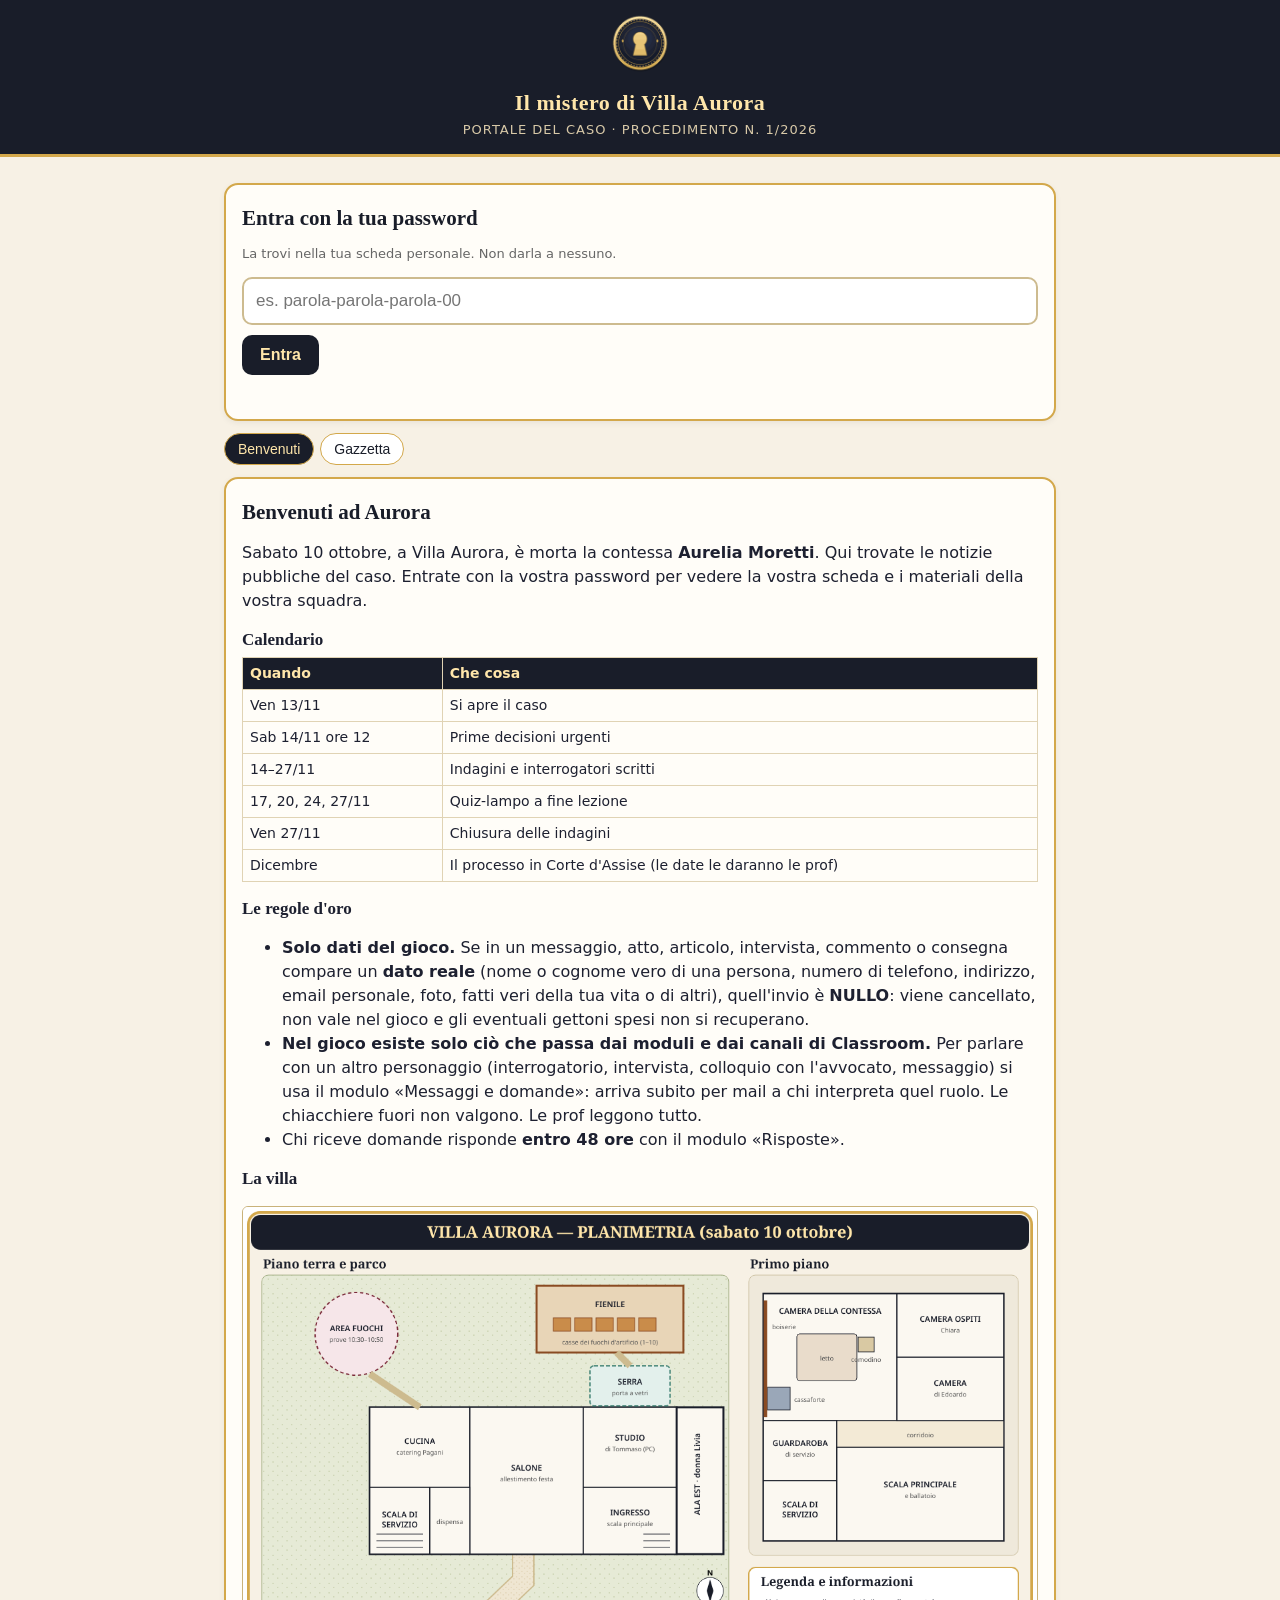
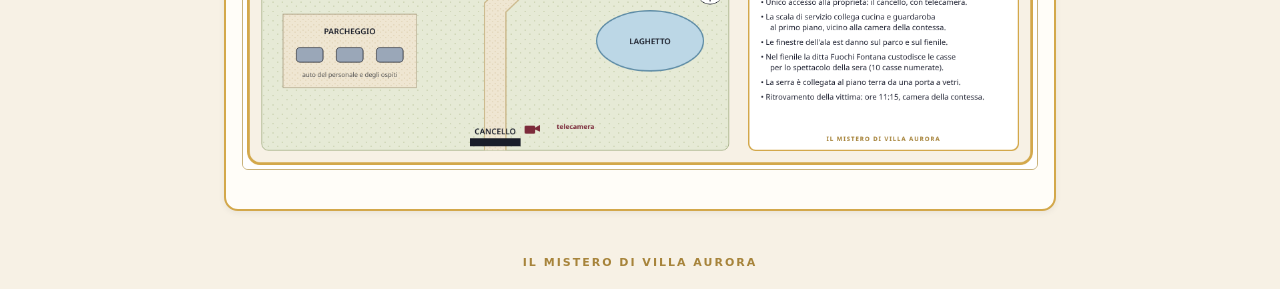
==== index.html @ c52e1152 "Sigillo = pulsante Esci (etichetta al passaggio del mouse) Co-Authored-By: Claude Opus 5.5 <noreply@" ====
<!DOCTYPE html>
<html lang="it">
<head>
<meta charset="utf-8">
<meta name="viewport" content="width=device-width, initial-scale=1">
<meta name="robots" content="noindex, nofollow">
<title>Il mistero di Villa Aurora · Portale</title>
<style>
  :root { --notte:#191d29; --oro:#d3a84b; --crema:#f7f1e5; --nome:#ffe6aa; --testo:#1d2030; --rosso:#7c2b3b; }
  * { box-sizing: border-box; }
  body { margin:0; background:var(--crema); color:var(--testo); font: 16px/1.5 "Noto Sans", system-ui, -apple-system, "Segoe UI", Roboto, sans-serif; }
  header { background:var(--notte); color:var(--nome); padding:14px 16px; border-bottom:3px solid var(--oro); text-align:center; }
  header h1 { margin:0; font: 700 22px/1.2 "Noto Serif", Georgia, serif; letter-spacing:.5px; }
  header p { margin:4px 0 0; color:#d8c9a8; font-size:13px; letter-spacing:1px; }
  #sigillo { border:0; background:none; padding:0; margin:0 auto 4px; cursor:pointer; display:block; }
  #sigillo img { width:58px; height:58px; display:block; margin:0 auto; border-radius:50%; transition:transform .15s, box-shadow .15s; }
  #sigillo .et { display:block; height:14px; font:600 10px/14px "Noto Sans", sans-serif; letter-spacing:2px; color:var(--nome); opacity:0; transition:opacity .15s; }
  body.dentro #sigillo:hover img, body.dentro #sigillo:focus-visible img { transform:scale(1.06); box-shadow:0 0 0 3px rgba(211,168,75,.35); }
  body.dentro #sigillo:hover .et, body.dentro #sigillo:focus-visible .et { opacity:1; }
  @media (hover:none) { body.dentro #sigillo .et { opacity:.85; } }
  main { max-width:860px; margin:0 auto; padding:14px; }
  .carta { background:#fffdf8; border:2px solid var(--oro); border-radius:14px; padding:16px; margin:12px 0; box-shadow:0 2px 6px rgba(0,0,0,.06); }
  h2 { font: 700 21px/1.25 "Noto Serif", Georgia, serif; margin:4px 0 10px; color:var(--notte); }
  h3 { font: 700 17px/1.3 "Noto Serif", Georgia, serif; margin:16px 0 6px; }
  h4 { margin:4px 0; }
  .schede { display:flex; flex-wrap:wrap; gap:6px; margin:10px 0; }
  .schede button { border:1px solid var(--oro); background:#fff; border-radius:999px; padding:7px 13px; font-size:14px; cursor:pointer; color:var(--notte); }
  .schede button.attiva { background:var(--notte); color:var(--nome); }
  input[type=password], input[type=text] { width:100%; padding:12px; font-size:17px; border:2px solid #cdbb8f; border-radius:10px; background:#fff; }
  .btn { display:inline-block; margin-top:10px; padding:11px 18px; font-size:16px; font-weight:700; border:0; border-radius:10px; background:var(--notte); color:var(--nome); cursor:pointer; }
  .btn.chiaro { background:#efe6d2; color:var(--notte); }
  .msg { margin-top:8px; font-size:14px; min-height:20px; }
  .msg.err { color:var(--rosso); font-weight:700; }
  .badge { border-radius:12px; color:#f6e9d0; padding:10px 14px; display:flex; justify-content:space-between; align-items:center; gap:10px; flex-wrap:wrap; }
  .badge b { font: 700 19px "Noto Serif", Georgia, serif; color:var(--nome); }
  table { border-collapse:collapse; width:100%; font-size:14px; margin:6px 0; }
  th, td { border:1px solid #e0d3b4; padding:5px 7px; text-align:left; vertical-align:top; }
  th { background:var(--notte); color:var(--nome); font-weight:600; }
  .nota { font-size:13px; color:#666; }
  .segreto { background:#f6e6e9; border-left:4px solid var(--rosso); padding:8px 10px; margin:8px 0; }
  .due { display:grid; grid-template-columns:1fr 1fr; gap:10px; }
  .box { border:1px solid #e0d3b4; border-radius:8px; padding:8px 10px; background:#fff; font-size:14px; }
  @media (max-width:640px) { .due { grid-template-columns:1fr; } table { font-size:13px; } }
  .prova { border-left:4px solid var(--oro); background:#fff; padding:8px 12px; margin:10px 0; border-radius:6px; }
  .prova h4 { font-family:"Noto Serif", Georgia, serif; }
  footer { text-align:center; color:#a7843b; font-size:11px; letter-spacing:2px; font-weight:700; padding:18px; }
  a { color:#21644a; }
  code { background:#f1ece0; padding:0 4px; border-radius:4px; }
</style>
</head>
<body>
<header><button id="sigillo" type="button" title="Torna all'inizio" aria-label="Torna all'inizio"><img src="[data-uri]" alt=""><span class="et">ESCI</span></button><h1>Il mistero di Villa Aurora</h1><p>PORTALE DEL CASO · PROCEDIMENTO N. 1/2026</p></header>
<main>
  <div class="carta" id="accesso">
    <h2>Entra con la tua password</h2>
    <p class="nota">La trovi nella tua scheda personale. Non darla a nessuno.</p>
    <input type="password" id="pw" autocomplete="off" placeholder="es. parola-parola-parola-00">
    <button class="btn" id="entra">Entra</button>
    <div class="msg" id="msgpw"></div>
  </div>
  <div id="area" hidden>
    <div class="badge" id="badge"></div>
  </div>
  <nav class="schede" id="schede"></nav>
  <div class="carta" id="contenuto"></div>
  <div class="carta" id="boxcodice" hidden>
    <h2>Hai ricevuto un codice?</h2>
    <p class="nota">Scrivilo qui per sbloccare la prova. Le prove sbloccate restano salvate su questo dispositivo; su un altro dispositivo basta reinserire i codici.</p>
    <input type="text" id="codice" autocomplete="off" autocapitalize="off" spellcheck="false" placeholder="es. parola-parola-parola-00">
    <button class="btn" id="sblocca">Sblocca</button>
    <div class="msg" id="msgcod"></div>
  </div>
</main>
<footer>IL MISTERO DI VILLA AURORA</footer>
<script>
"use strict";
const D = {"v":1,"iter":600000,"su":"enn12mWjEd5s6S7zuJLgyw==","sc":"R655NxmLfIzAJfrkYoAx3g==","utenti":{"1bdfdb95a713286a4b87a7adeafed186":{"iv":"FKlAJ075jAOa5uhe","ct":"buwCFLOOzVr9mKOTui40HrcdO3ERSWLmsexSCz8xHmQ2jfDzQ8wodEXmIXZBjUY+5JkQAJvYyWj29nyKDEu9p6rUPAgYZrkYzCB59zvcCOUzF5FgLm+SmiDTPz/[base64]/NH7pudJZdnz4D/6d23cwJwPcJqv0QibkGP8vVlGKjPLwy+ofV1gGjRTo6H16C7nZ3t2YeTC+FKcDK5+WIrZaII1S+f7JCJ5jRc+Ym0I3Ed3rR3Y5lkybcr+3QnH31FhL/4XD+hAut2sVzyikcZJn3ugClQ=="},"017b01c5e67d6c63005306f6ae6467c5":{"iv":"kd/B3nO3v1xvvvYw","ct":"I1Ljs5IEG+OPkeJN0MMklNsfEZizCfwzq6GEZCEUZKkYiItPq+tcmNa6giFSuYBWFo9v6Oa7fR2Qqes6tJ9ii00I6VWWVnWJ0+bSPiFltPx6JfcQhmokm/kYSRRGVkzoTmbMAHfHxYMj6jhaQQzlh/Hd4Vz0RBF+5Zdu1uWtNj8J56G1jVWOeQgataoCYqHWItFBdvnZ/M2kRAmr1HLQ62jJazyaLI8HaahuNtxR1/6DAFC/H3eJAmQKmF2JAk9gze27yZfxdpWNq420nQDb+NgBSJj2lfNMAfTUQCBZTrnn0sJuHOwAJX7fPg6Nrd5bTFZfPArYe3cj4xwY/e9eGaIr0AbG51yF2407FbM1k8fo6N1G7oWz3+LPI8jqHV6slN/zXWhiVsUklrdtkvBhTout0wiGh/yzG8saU8UbdXb30uwUTCy6cHMTfnX1yrsUOEDMTtDV2B3rHpwqbgaontSg+Y9Zm+LvkVNmoN0fAqOELhFQiJhLtEe5AtYM2RrO1cN45A=="},"30e76b89a80c325f7ca41ce8922c5d06":{"iv":"2tQBOZHNreWT7TLp","ct":"ms4343syE5bkLnZNWOyx4NEmlVuCEjHYVUKygvqn/q+mTlvg/[base64]/YRhXXgv4ya2djWibFoVfkLaWPE8DNCLrOybfT7M8KvTxLgGPDzP3/Fo+NXHx16pxWKi9vRP9e9uYLvgQPV6p3V8yqeiB4pev+u3Zpg+5lMQcdJNacpSsC+plnwOoiWYJN7LrHre5wTOAp/owSI3PoiLKfO9eOOP9g=="},"05c62aa97a21c2473a371b4a41ef404f":{"iv":"lmdm8ql/EBTX597d","ct":"9HOaWiMlsfUHiS/T9xmINwBCTcJShpRYALG5bUkL9wO87gGIGNcxwQQz/45pEq62h7QzTFfG5ibDiJ0ikfUfSG1jGt9pfnmIChcyNzjzfWekEL7h5sDR3fg+7HgNFq+skwjKde2P+AM3/f31KRcfFOMuRXwQlkSE+nxu/jJIeD8EIpAfUNnkXOuD8FGMqwo21pUSIJHrqrfroUS8JRtgGSz3spE3uvv0zdJyklGvPSHVNESDtrvwixahYXKbrdmeLKT6h0Tqkh6U5Ckncx4T1vaiuKKggyYvJdzp7VAQz1GF0mOi/n2zrpdX6BWJ5Gj2F92+XDjvSHLOQguVzVWQ84pGgZ93xFhoSzG+4O3DYN7tqgMol8J6x3MERwxf4C2RLAwSyyO9sHPpDpEJ5Ffdj05ySTYKVpN72UIosbc64oD9ahAk4k/EmJXHI8T2szpksTvi/wezT+y3+Vr2aeq0z/HzZ9uzKrsL2Fe9GSr2iRhBQWD+ON/Fzl5zeg=="},"a0f0cea6a35e40292dea1805543fc293":{"iv":"mlvPVUaoJIpEzzIB","ct":"+gv8uMAq12HdwcHrNlLqzuQks+F4v1edE/RLFtPzwEmLkl4M+cr3TKHHpdU44fn8bUZ56uPyULGBTca6UHDV++0eeV4LfwUzJdVgGVKPGe7cILY/[base64]/ozzZHJ2vknHOA/DskOf8srvMDFDT3aDYxm8ebBP73cjQGL+r4pYQHbwwWfp+VGuoVaZVPoSLxDw61zluIFUVh3Frjj9mqENUEvEYELYDaW36qpLcZXEfKUSGOjYkPsH+X2OWZlkLv1wU1LnWq/0bKiVypL5qzuSjnuRith/FjnofkpA3pkWRUCdSVc8BuUMxg0WyXZkdBteB/gJM56+oXMKWi87yoGaHNPeM"},"429b844a608b2e987a2a756ac018404b":{"iv":"Y/DWKYPvDh8/pzAk","ct":"VHZbwloipZ6RzGlq077Oqutces6egelEfWfJy77/bY4lTW8l0hlt5nO4UPoEoFyvyVu5ms58+Ie6pZmSeh+152IMK+u9ExvgOvtlpak8cCcpM9+SkbHdOjm4/Rui0VZzKALWUrSvLjRv7pOBIczc2eXTK0KmEARjMJqKpES7Fld4C3BEoagC5zceoUZyy2ihfUku2asv6MM1W/VIN8x5pWVBAipZe36Bmk42RcKgm07k3gC0GP4V/cuzTV8dJZml5mXOGLN1LB6d5ytWxnOqqyVItMv/VP3K6XmGf5WV4UMWskmrSuy/9qzbb/5wy+BT8qfyOvDsOSAItdrwomJIilXD+fQAxOs1wBoFSq/CI3q9J1ATmkkwdp6QPaf2/YTgsVdOEPPE9OMdxC/FBp2bFQRRH25TjnFMxLOp08DRu6PPlGuaR6w+AYv9aRov7oQ40c++XUBxXtG2ddmjUqeEYLHMs+WRQlU/G4QS1PxyQC778uhpvnmb6XWT6b7D898sVsiP8HIJxIlPZ7LWhqdFtzi18+WeK6eECvgYLseCAOPM954zxEZIfcql1LXuHpYFJMVb4Dq3LuC9ig=="},"86e055c67d092d367d8102bf3c63a8fa":{"iv":"ROCaQB6IMu22LUYX","ct":"91JSrxUkorUEbysw2DtOB5vIN7ZxlFIwNnctHZmypykoGinJ86RrXVOEcLJhUW/PtKXrPP59UP3XcAcLTkZcCE+qpNBe03nyQNmQ7ygNxXHol6XApfH9O7F507l1GWjjt4QBUzFZ0hn6QEglhhqSPgwWONSXieKSEwbF/x6QxBt3MKIfVmLi0m8iGkVs/e4vlW9LXce1jszPvMKq6dFPcRNXvXGRJYqdRpV4hZ7LbpZNJefdJHheinyMivXoAN4Z0NsIo1XODrUBMVXQAAAd0891f278Dum5+GC1nKbC7WXOAfBARYvh8/W+ZqydLFSPLfORGXtrLV14BDuIJBuoo49WsR20avfklGhkdLbtXMTL34e4GEI8P8lrKoptqzGbTQyV/1jAervnFeTqtJrjcEjXNfNrgi8uCejcMSISCZ2ZNzuDTuNt2CP0/PbEWIpxYByQeAxbddZamQ6dmQuFxi7n3GzuVhfkJwBf0uQk/CkJtM2d9Ntaw60MuB8XFcro+hRbWM7/RaBvokNrm1rzVNiNHKtrWWPgCK7KOuKJp6DAqcu8DXKLhoQSoRN7mY0wx6zczgsAiF0DzFZdiucN+SWsmqzIz2jULYHrHupRESzq3D4/1Uro1fzflGYwvSAJJPzTUz7LCKFixOZkbAjokXiwuhmxAZM="},"11866f389316db41f213d5de384e65b8":{"iv":"M5mP6pemaWM9hsoK","ct":"l6rXuAvJ52EvHFLp5wCkmyo72y1eIJfVT3uO2Pm9Br0bPxeO5vfGvaDyyRHezs14Ckol0jZY3Ly1VMACWQJp93d3J4BZG6yQOvklLXcXyiPgpDgGTTtF/2ufWSKJSYSWRDZ4e0n3kzt+k2woORWJQEMWK9jcDC3254K9TPDS6eje554HisZdaPc6F/[base64]/r+SMvcGfTKoQTt+3ZS8eXyt6tfNahdgu0Y1WNvVFQDM1Ztir8jQ/gzqGxbtp9qWoP1h663MU0jqqDK4A1ojjjkEMyAUqztAPIr5m8Q66Ivk0X7D+HY8Nvkxg5CW1PiUa3c9P4Pr5wadWib3Zzt7sgvEGNQoCOzGCwUd1nDGUgR1nippZVflwphzT0="},"1fc17e3796f1091bae6e1d1d5d090336":{"iv":"v0QbRXWAOe8SBSkV","ct":"c3vk6vKCAAA5K0e4/kZghDlO0isORdq8DX4IyFhLUb9KrduuQ5JcvYNpIbB8hZMDFCaYa2NitE2GcpPhE2V1PJVtbz92X3bWadq40OJ4YfutG8QJt9GiRq3D/9OGZg3r2SlvAFQRs/jyx/2R88vHsQgsE8a77DspOpUtfPXedhHKShDFviqLoTUVKPm5+fbSsuHrJZrvi5quia+aWKHSljxF8ABt8l3wIyfYLmQwGavUtNyLPqV5FJg+i7VqrJBEZps5M+iUJbJIXzDeGqazHpYE/fkrtDVksvNALswbI99ixoAf2hehwW8XQdRK1u0uujCaxmHXcxMmB6uud9UtWqCgTN0o8V74M1I0uzGxskPAWEpYo3gYxF5BetuXohlZTzu2PjrrCoUKBAo+spImuU3XDOm1m4nO4bMBGpnUFA3lnMSxaTEJR8Q2BuYU/rEfGZPXQHXJcKjMmMUwuy8wF+HAPpYFWVl6ifdcXKouLps4H6sc6gZk14hs1Rde"},"9a9408656b941b83133d4594ecfd6aca":{"iv":"Gxk1togpwvb6qjQN","ct":"qz+wVkVxmR1SVcDOYhko0Yi0BoHIypdWf8JTpf7p9/QNJG/y/XSsg9SFB/VRw0Hu+iDX1KyhQTGEsaKDiUsLvwFky1USK82Yud5eKC0ZyH6Ugg8D9xfESQ55Onaye0NzVO/71VKe93ypfYvzBxeT4++GnQB3p1AP1+K0mmywibavHJ4Z3hANvkQ90bHOtePKNmEWE/iRGBZxTlk0hcMFP+zQPIbG0paAtjqUYbfFs0eF5Kq4CyH2ZQixbCiPpRBGZ/l77GeZaP2EwHAAs8NuXNSnrQewE0SiAhxLbM8Viy5S0hL7Oc2bt1+K1szx/pZ/otTd4elF+hMoZYf6UnNhN2QilUJI7XPdQRCwsiA54Jb/olWN4rxNGizmdDtZxHys1C71sBmU8a61VvcqXccNC2jzRdsP6ZozVX3gVCJfsDKEWMBQYUDpuBGEoAetVeZdLPpukT0lxihUnDkgskNZrWdfU0dDKHRvawk9p1XFBj6VxguDuA=="},"c82890f0770367cbb4a762c0da352297":{"iv":"bYuuIrGzfRJYudz4","ct":"p4iYMG2nwo9a+wQeclPlNfZHHhaMSiIlKVnA/VMczmmc33vM1wbuw/AKeD2Soy6EHDuM7cBBN53DU2LnK/7GCi4U7+yAEqMrFLMRUW/Wi69/IQoyw/[base64]/30I0yp6rlheOfY3KHqEfkTaQNi9LVV2QaAIsaH04sVG38BZS0uu4/jRUD1GqHfm/lLBotSBFZKlRi5QzQRLsCv4a63JV/bc8NewxwxXSyYqnhvi9KQOSrNFdH0AwTWRVRkB4zwWxz8cZYuJAGOf/skyndWmJcWrmJnyT/RpsOdTBDmCFMEGsXNAxkZz"},"b1bdd6f71c4c17370a66bac321b12d74":{"iv":"Yvmaw0BjaF7jlMiP","ct":"NZa4Les4mfJGENzJ02vtZoOaOhfivZL3+Gi/T9iTXz/qhx1xOyphedfg88cxdcn7TUt8smvG1DNM6jgWYrqcqexnqDtSxI9r8jNWR7LUe+oOsnqK59VUZp2zRmbtIE5js9eSLFJH0JAYtSSS4EKerCCj15v5siNrpBVx8HILmE1WBORJOifRr9TvbVMaks9FW0KtgPtqpvQqc3XQpEXa/NgpfsdtyOIyVz7CaZ4wJ51IUieqzr2Tk45ly9qWDA3Y1F30kEMPzQfZgY57/4Rg51I1eh9bSLgKNO9sJgiXM9/tvM/D1vl8L4TONDYz5q7MgW9LjOyMjHlunJVtZyACCJhVK3voUPfrxnDtT9qvhjsy6RRwlINK/T67Tf3nnGUdq0Svwk6+3KPYXxEaRvc9xBLK7fgVvw2VWDVZJEUc3dOkxcPHKWdUzwbcqVggHLMxZKDdbdZzNAPl3k3vhsMLZSK38L2Cx8QiVWtEuSgyW2O4JYZkl+eW1nAmGwahJfn0GNGoSwSncZPy1PBazzYw1/qqP5NmWYtKimTiYk5xR9hef0kDatc2Yiv0ZY7peARLKfOkBiPrV32yN4XUd78="},"9f63a2b4ffeefd19edf2fb48d9564350":{"iv":"4Idh2oBmhicEwgxP","ct":"7mwBvqq2PSq+bUof9nlaGdkDGJCMgwn+wpaxTZMlqdE+EWwOoCB+nr/Ry+tqTqjDUf4Rb01rFjKVAF2ggU43GeAx7XJlr2+P3aFE0K8DYFnLfqis++LeFB0SeJ2oerV4dY6LfYzl0URpifKYZ3gvQdmgMyAdkFXZp4+sagybAidnt76AciBmyYDwmsT2XusdXi9/J32VRUTrN/9QwPYcS0pBmPgFZqUvyC5MunFIEpvYAoxd5GChVd+IlYV2geELuhKDl4pSE2ZmEYzBE/Y5zYhUY49z2BcU5R0YIXeQyVobWTinpg6moxGgLxzulVE1dGg2gkFYmfaU0q/YRRzfdJPUyoC0foJcXpK2LW4bTLGA+4hfEAAD+GcG07jn2rrnPApwE3U56SAl3hUSizkE0RfqZmiT+VfyY0cRCIa7KihUv7ZKM1dJTYlilbCx4GEoVVEUp6Au5dQ0ZeVhJoLB50b6WmuG1aUoXukMDztMR/2hH5DpNo23ld7UkxkssQ=="},"6b2aa9dafe539a7a5dae43d2aeb9c9a1":{"iv":"FKZs7oonZHlCpZb7","ct":"fRtW8ZMx9ZF8JOlxQD1dk5WmrWlbfjnJv/Jk/+FdUtUvNJtXzT1UqOVMpxRh/XqxULO7mxyzDqhmWx6PtZENTX1JZr2SkwHxhD/GZimL8W/GtDigtZQc+dptro3jcXVg9w4zl9kFhLmdEsBL3ffIIbcgVI35V2ZDWNs89VEqW1h34ZJ+9CzHv+u31P+29MJX5VJFtDrRMbIbSOzg4PjV7Qmym/boe66MGpJ3XdjU5F8FRFCgNQgz33QPZguRMS6rFeiv14BHAgHULxGuNj2TK/vcqIfiRJ5edqeexByGmJracQNTgibaG2TZZPAaDtbYzwHytfcRvMuEzdo9Gz6hba7s28MmIUSzUIVgcQSjR9nF1PZK2Pd+/nIJ1adAgr5/G+xa/U47Lpeth8OV/ud9L205jXHNpZva19bsUDlJDJxzPFLpqw6dk9zeJUZK5MrXrdPYVPLZQL+um76418hEJzhvVTSl0MhqGF2VY8LBTi2WHsfTf0bbltvN"},"797627e41931d6937e1700ed53c31fd8":{"iv":"HA1B9PK5jzAt9DP8","ct":"jvZNJKmtgdkJTq4rKOC3c1g5BFRtyripX6C4Y5QSQ1N3JlmN856A4wqajJie/NFMsKgQz/Z9TsVDVgtBupJVyPZ8Y0ji7erFl43PMSNvNe1gE3Zj0w9Zv86lGYTXaPsKAYpdeRJXRMPMGd5kY9rTMvvzAzsG6LYI4COe4ePx0uBhpVFpbV1gXnDxCt+0AVwziEWCNZZvDHyedUwuCmctzgd0DbQONzHi1cx/3zvsTyndB2y+D2nXnD6XihoFokQyfUCbB04NUfXnAXzJr0MeRrNjvRcB6i+phfqfprAy5asa4GWI/M47smtrEzZrbz+xkSG8moZLyGjbWE8VqsFqmU+UIUP5NKoj901DTfEvlkhzJag8/o95r/dqq161UsvzdC+HlbWOaWq9ZfGpHiavmwCuar0U3SI9pCWVfIwrCc6O/3MHWAmizCgVS4hmGPFaDowZUofsV8WgPe2pvt/rQh1v09O4APPFg2ul469xqYrVpECasLVNCg9LDxLKZxoiyikYtNFltZ8k6u1qWzvck5+VDXhLAckVlthopdv6TYkAVz5qyQkg4lLzt2iUYpvICZdEAcpGLhbpY/s="},"948db81b9aa8a6c28ae48100f0d65e2b":{"iv":"4obkw7WsP8axc6IS","ct":"hKqPOQILF2FL51VHAL4gB6jsf2o9XNUuHV0DmGf+A7KgFo30ZPFEmCOZitP2CHcplCNm1pgN6ODEeHf3RQ8Iv71eTldnFKeNdcTNP+2QSPoPoc91vcCRU5UcU/eCHMidvVWjTUQXFY+9syaXi7ExdIl1MHq5ceEcaU2x7xlQkbHkDW3jGQh9HSJitDbpBsVslTEC5aXQi/Sl4LGR++sh3mQVVMa0oHpgPt62Aly3YDz6sVe0pO9lYKjyT78Qqg77bE0+jTdplJXQ1EIruc8lyJLxl+BFaXqCKE2CcshGA1PasaIZoDh7jr8WUXggyMgFa2IFqFET5g0/v/La5jhjQ5OvB58x/RlHMLRKon0EIL2UgUJlB6uUCEL7m9n+yqZndPQQmandInySBml/ziJqw5VEXpQb4rPwmMfwkoZejyONVhakbfVg7FRHZLhVYU02Yve9bZli0sQFDpG2hI+uL/vOhjpO6dOfKbdSav/qCrs0cVvMmfG0lFOerQ=="},"26cc43e6a2b13a115c61ed160c224362":{"iv":"lBvXL+O5i++X812t","ct":"lgHdVpkgJ7iiJ00u+8xu+5xRrdaJDXXZ6IZEzcYrnzgbhcsNfDOV2eBTwupWJ/r8iBwRGiO7XKfaHnB+M4wnbUBSQJ8rl21l+JWuNgE1/GOy69QofFSsToBgLihOkmeYpBc0KqjXNbquzQkdgjYYc5cIsBlUUKVis13HAJYxtA9sJZEiC+GCxZycLxhtCOAVMaf49P01y+OPyHUxMBYtZ1c+BvW+YEQeaff5jFj2HYHoW6TkCVWgczfT5b6IAY/nz+4vbKCRn1o6obyB3xZIdIE3U3jzxyGWEJso6M8lhQCKqo8+Fufl7WrJtGKNpF33Ks9XM/f2xmo4cJ5YYhJCGv5aeZ/m/EaHjJxM0vWpLkSKqSH96wqK606Kp0mxWa710fFAMJ+s/YMkfi4AcKC0hNSs6GcybBoq29EnppGWJHiAi5aRtmTQh7bP9KNLkF5n1C1qpylqB9VgStuU0eDxi6173aifJeDCDcgUgpiGA5kY2+C01ICGG8N5gl43f2DZ2+jGhI9RQUtVX8GsyDykk/PVF6MujKu11qW3DecDq7RUoBotha8l6DAjcyJVYSAVwni/S3gJiJYr"},"7dd7b075e260fb80448577209ed5bc64":{"iv":"/3cS6Aa6e9MGHjUq","ct":"SygAF0BU7f3ikql5d5oEsvU8cTRAxioFuSeR/kPtoMcDPIdZ22qzsD7Xi4Mg2MwTKE2RQNbHuFKW/2ZCx+bnHjeuBZmLGklQ2zR5+5ehSRbG/HcsxvRQIvNqA/n6CiwuKg/JcuVrN9WBWDrf7xqZTM0qDfZC5EQy+lKrbNLiu951bGkjxxatgzqCMhiePa9iVvYxl8xge3WchK87H8o/tcF7EIgzIGgsxK4GIkCLzyalnoEge/QXLRAK+7ar00o/KIDPfBGKm/d4sKV5NVRy5SqUxZA5Qwdipd3u5cM64HbzoMfd2aY93vr8MUjSHNXuDi9t1hIIAbGMBF9PQRNLJYwhzy7ZoUuIXVmfdReO1yYkoEFJN8FY7wEODOW5PXS/IRuZAAoXrbze95HAZxNImUsoqp1AAULqwugx4zN5v/na2AWUmnlV+0tDRKNYyi4cPzTNzkUozbh7UZhTo4EilqAa+nL0e4zxqUrL5iFDrP7xgBkuuzunkf9NAMDO3x1/qPqgD1b0+4flbpESSyDm28dyuy+8R1F5GyOxO5TXZ+TUFTJevo/rI+h8+eVp7XHG8t6gziuct+D+7XEhSTeVjLTcKA2h2neP80JvYYabALsbrxTC4I8mQ5nze+0aZ8Y/kE3TDJGvioPu9fxqOxsRKvUN0sXirhCbF4BfENb0lFlKyHiiANnzHtg6J+ka4vlACrxBOIyGFdlRtZkQgximoqgTAzl002p7sO4Sj6H8a/B+o/4R7DVD09s0EbVnd4UjULy0FCmLa9ZhXTkf2e+yu8d9NccpGAzsv1bLGAFA/UhrlVn5o9bY253QnM+NPpTIdZsdathKDbICOTovCQlDQCFGx/JIfM4KJFAqpoJiRISf2oQwKvyDosTUnf4UCL/cAoVGQ9Mv0rVwVkXuj1imvKePHKuiNVy/eUmsO5u0IURUFVFbn/[base64]/[base64]/6DBEsbrYcgGlraCX2UWmLEDeHBC/gyzk5Efcdc/0dCpAckHHrwI1t7ylS22enYzs1FFhURm/dGzLHTxct/FvsLIG1WL2AICOQ4fm/OKbAADgKEYuG1GvkAbSqiri9BS4iZg4wrYGu6heSVYRpWgUL07bP9BwHkkXUI0/P8Hz8c1DuJFm5qrTnUEKLb3YQXHY/q8bT07mNn8euRsdCp3WY3hJikGrlAli9ueDX8nJRXWm1YIHl+Ljj2zmJSMoFoiVL0M+cnioTJZglsV3hyzpqrHcGQ0b3TZ4EaUrxBAeqg6Id2UsoES6XIhwptVQj5Znyk3zO+OqhNJOAWNk1k0TvEIrvXMGS3DHfRf4GLqbDW/IhrmNxkTsvasI+CQRdLPhlPo4mZGdE5R66s7NHecwKS+I8NZvBCNnDfRMscEDPiNfvHRXFBooPMqcm/bHSm6i4nEcFrXPTPaRoph8PuQu4WAardemBFDkZNB1I8eNYD6qH3GFr0pWQnVcCGMCnXpe4yR4rVOj9OwePRKgF5y4emjuiJfx98MfeCoqJ2deCF+dAfUCbMFqtDSCkRyOw1xDiIvK/lGLUDZc34JZQEE6oJO4R8A62Vlo1cUBS046kGHJPgMo1AWVqP4t62IOjF8W9v/jXmNlu7N4pUH5rtTHgO2FnhibL21Prv+1Ityhic4bZhUjQkynuSGgD5/7zNf3HpdDN31aQw6HGl0JITSYHZlmWSi5fQoSZBYI+lTiVXHQBKzFGtseL3g7EILxV7d/CtvSKrgfKNk0OrzL84H8hPWHoXCs6Y+Rz43ZAa6tk31UluXdwK8BRHrfsaqb1MP0WvJcha5za8UKkJ/g6UPQVBaOgh7BIXpq8Ybjd1J6mbX1DqirJukCTV1MEZoqTe9Z+JBfzzKg2CvFiwWK4Jr5duF4WP/Q9XSrmoxKPjxnQAfppj2W4x2MTPgefGMwvMdKYzODfFK+EC0b1vN+Zvn1SlEf4+oZEQZpawSj8Tzqcyt0ejKbDF4DgsENlfJ/i/fiSpO/yuBYMmnLAgkALOAIn3wLudmwIr4jTgwnpaavOlvi/4naBPOteCxmZHRtkHDW1pagYrh0x7JbWUD+AFsrCt5Fksvps0yiX2QgeAmWEmNs+A+lO86IbtbJ4T+5bhod7Tpfkz+21+BrCxDJ9IIp/md6Jy5vODwdPYo1/YW31hKzSCHcgHzelMGGo1SRT8kpstQuqImbHt2pI89vABTvlhPzXoGRvrKbnTPV+6Bp7rD2MVoUfBhS39tdjGg1i7//U+D+LtrWKiJjaHi5wsXKe0UE1Rlmth0weHiioI5gnw5S+CSLi4ayJpe/p6eRErvvTwLrq28oAt0KECgbrYgmNENWMxFK3f7ixM2Y0uzj0VXYCRJFRAZJkEP04zHxP5ryIP2KfVewpp6xGm/3caZZuiCt2j61D3NyPYj3Gngfis5Z8BqaNfuzDU+EavvAq+gmoBLrwk/Mjfbjd4MogCRu8Gxw6kmBII/C8eDGrH65Px4708lgiG8WuhtIzTBWDn48VDRXZFZU67mlUuswpK83xZRElOsO68pSSHH4ac1BJh+kS0Gdsryf8PtxtB0z6Q9c9I1gVCwNdocy5LRfUSE+QGhPqBKhl0KMd7DMo61a1+F4RRFhEbKKZZx8XhBn4v85MxyhV6JFYvL/FWGXo12e"},"3b2253904f31be72866cf1836553d823":{"iv":"L+9p2kc9Op07DTpe","ct":"XfeqXIpnCdHot2DM+37GyrQyvNzXlFH4+lFC/AhOnrvp13ENX+lk0qCV4xhsCL6RcC4SCVchfQXucWkWWsv5t8TcxezRj/xr5wvOTJ3Nrv+GSnQ8PBjN9B1yXpWlqRLR9IEr39w3UVze2vyyPZQf9SNSWBBPlOLZ3DaRQclYzcxd4mufNudmuMzgNjoPHIrIVABsIoh0181hV/teE54p0rKkXKKsVkMwqO8afUf/AQk2b+L9l00vT1u2TiJL0hZ6uBU+/a8qo3q/0UsmPh/zTC3n12mvi7MbIcsuM/YP/4whcZI/oMpSdHQEnjt+qqmg7I0R5l/ka12b4wHYQafp0bcjQtcNbg/EMM6VLKzXEFZpolbVwmw+Y882ZNDkOKfITX7UbTbRMqIioeDgPhDmjaJ3KA1NKEkNg4W6QcPCiQKM3xpNG12ChCV3jRI5aOGGTXUSC/jl6mlDnabsCTtQFXoSg6Ur9tGjJFULeY+bC9OxIqUJ"},"233e46f3190bfddfb9ba042007be6a28":{"iv":"bTOJvymQ1Sl1ZQXq","ct":"OVgqyGQNtGmpUemDYJP4Nw5vG2YCGlPCZ3tXyX88tpyBz74+rAAJdNEmRnj7HYEOEMEoeLWjsAWRZ4lbzD61C3whOqOhAzaS2d67rPqrySYHVOVvfVR2hYrg+DVvdZWi3kiHza0kdx+cFu/gSzq93jrS+1aS3sFcctxK4zsQStlun8mbTheI3Y1DhKrbNYZJ45GLth7wsqOU42H8WaWJuVCsSNuNru0BIfxrltOD5SzMm9mo+hbEXLh2ymiOsuzABDgaNu2JJewV/Mf7Q8jIyVQNdldXGno7Fy9q3LTQMaF3wbZUwYw6ugaBiI8ZoggOtfFcS7fHmFvOpViYH6adZyKMesdrWzGlz0LE9P7Nb/+fcWAaQQDAKMfx2/V0pVp2E1Z9aU1dkViB5dXF3QwSchMpnX9Z/vuZpG/R5WhI1zk3H7wTWH73kktDt4/yvaUzDg030lEyPtYzJCDolJa9RVqysE6flz2lMyc5v15okuTFPavaXUzY3o+mFxxq"},"23fe6c857409ecb968af72564af47619":{"iv":"n1fIPk50igvggxgr","ct":"LGXsw5tLLSb4DyFA9WveYC/wBqF48IwHI24LifYPBZx40OilZFUJhMa6h+FWVbyt7kf4Rx+d6Zk3oXnvnc7Pypo0OsfhTV3w53qmqqKX4UJC4ZKE3x3KO7vglij9xX/pObD69Ic1p/Omrffmjmg4o3hvAr6LJ3S+iChER5BStdXV01YQfDhiffa0H+hIL9CtusxRVLiOeH2l2hjdiDy4kAckjDwu5vMlVfx6xrpYBIoiGv1RsEOAQqKzA4DcCENOLXI+M3Ew7Cudp5nTDxEW5AsS/D8yVst/bXGpIyj98xSmgnIBx7iynNsy2dv7ZbmptuPza6cl8TuLW7GZ3VR7Z3PU6phhXCQknoJ8iAtbhEPOoVD6lZarAHCdoztzSc5fyfQPufbj00Q5vAELfhpax+ePRTP/P87PPExVPfp2od1gIpcXyUMTfG29TTQ9AkmX4G4UB77tEZbg0VjSkUDzhDwzeWWuyHZwAnSzYP84XlrVdHvhGcDADf6i1w=="},"3084240c117ef92364b5d68256a216bf":{"iv":"ONrb5IXXphyjwUbe","ct":"HqYg76XdFngePdsAx2TXd8BLxq0OMT+mQ3Wk1kl+XC0M7XuM814FkWz+DYCN20iLvWzuSjVSk7Uf8c9pSRU6C4dWj5RQdCCVs552ERcvuGCNPWR8FE9fqugr9J43w6jECgIZN4LRmea3jvZD/lAKtawKp1VkhmEo1J4xBpwzWFW9LSOlxE0KcVo0TxLzCSZRdgkQqHr1Hjy+1Co9QBKBnoKgybxhs6le2XhdKNzx760CUFApO98Zj+qa5RCWqVrxA/DxCkp9As/YwZt1fwQSf9SEERAMpo34U/Pn/eGQgspszOXBDsCbuGSWjiCCDmMvrgoakskMQeq4SBj5HJBm1jqET+DgTEXYlE3EG9aooM37fxRT2OP39VhCDdQ5HDRUGASb2dCJ9dhJhVfIt5cW25XlklCLFcnmEkT4RHQt3MzSA4Xt/YJ16qM/Y12MDe7LfcFNYtAAOf2HoS2DzC1nNgbxn+cKQS66z2ut9D7Pj5jrws+N"},"606584a553f5deceb4dffb36c0a388f9":{"iv":"J8jyQqvZwlf/+7dx","ct":"M0TRJIYNFdDxVpRs42zZHJBXZk0z8+6DpruklEZbLmaZONi5lTk4oR+lSsu5Mx4dIgTK0i2+dMCdFSWTIu2lBy8sJOYXLW9m20Cw4W3gSqZyukdQhAP2yT245xusGMh4e+/LmAcmLO3MNsgkZ+ejHYADBEL8jLREKJhM7LTL9crK5BHHihNl45ZzN7edYr+54z10toCJ+ZOYLBn843X60qVyWpJJWS4WcTZjS4gmu2ghJDiLuiYGXlWYjzdVJAZvQ+LFxrvkwSBiUIAU+LwVhaArisW024/ngTpr4Uz7ZmZ/O+KvXjgM+vUi8RkqvzQs645j5DpDuokMZJ+7f2FvvZ/[base64]/S0DppJ4E0UYNxmgx6jyQJ5cV2GR1GbvGUgiO"},"7699cecfec54185ac6d7f6c0e473f74a":{"iv":"fUx0Io80M1WtwgVj","ct":"SleRi4leMWhQV+NyXt7HbYF2bfwDebNqPhySUcNgPt6tJrvCNtcJdjWNOANGCd9uiOxBdhMsn8twtxrzR8GUewmsoqc4X4pYjANsIuUc3HN1vfUOasztaCjl8LQpICewLdKbmfEC5LQGwz7bCaVnqJbe6PhLCE/+k05hOFWjyEvP2PLoMHNa1h1kNr2DjEhxhjoJGtp4aYHE30cd+wke7JcFbcVdzUSOGhU4rtgP5SVRa+dqZcmgEiqkvPPwdXbaRo3Gm+UFzIRpWokRsGXUpHdgl/y0eb9CX/7O5+5+zcQRAho1VzFlPl03SK9bSzDQutEg4R9hO4DxDqP6HoLDFGx3cLuiMrdIqYO0p+LzxwrKjlhNUGVpMALTfZm2ZCA3alziHxcmfeO2Dcmwt2CT7DomYlBpSQzZ9OA+Ji/vFxJ4BqWKfYIlMQ5DAF43lmyOAL//LlOut+zUEmFmaCkXVMgZiIfK2gIYq65C8WVz+STOM/cHdvrW+VE="}},"sezioni":{"s6670cbdb":{"iv":"U6VbWEbb0JMDxR2R","ct":"MTAvqDHOGtHF8vc29LyybAHbkztUZy7LoqENldnSEamLOrvEr3QP+eJKZ/[base64]/0WhKUGQh405asNzAN3X4/DP57O4tQI9NRL9j1WYYW92q2iWXhsN0J0Hbw1VGCpyarVzt8uOCAY7pz9Rb3OqrXasefkxLe0LIbKiM3ZK8U8I8k+bbLISKJ6/zcP3sQKcp2UD+flNjNCGB97sMpdU8r8FhlMbxg0EXKbLZVt0hkUYy5t01I3su+Nu1DffzX9kb6xlh+mvZQ41oefN9/RzjPU/gqR37HTtF2Wlk7xX3FmUuq7oMHrm228+unvLjz9RYir1B6/1uhFqWku9y1cyWAwzBT8aOl9u8qqhH9vvg7C7qNyn+J6iwdUdoqV0C7f9rn+TXwkTyw+PQP3VAvIIW3nKDYjqRyuz0+zZE/QnKvPJt0+zDfVmqYknrjcZeBBBSX+b/[base64]/3pZ4h/e5UZiOUDI+s4N+jTxp9Kj+DtxZy1aQifS7rZa7lidnB10M3junjZwHYFMcQYe13kXZC3s6wrqqEJVvNTiBeEEOM01WNmiNADdMiSmkw4xfT/GXKqp9r6ngmLa9cRVl/fYjCvLZ90sIahjLmSJDruU7o6bO0ylYwYCmjQpQp5RnIupRvXk42J7M+KAxC+byjBJR/tD/+WTvE1U0djuYYO/7hdXgqEzXEF6QdZ9f+JZwk3neuU89ZTh2VHYWiwmWjR3nx7NBkAeg5AWFNBmPDDhUL7GBkoINyrQZLJmNxilqagVUF7OOMcam/T3veM/f+Zaq04JLlBFULRz0ULY1z+W3o0r5cNhRto97iUDBr6tyTk31pndBFu7hjptuuCJwksIr7IhsvvBOgCL/GRQNxF05SX90EDcdEyBbb2GJQQasx6dkVirA+INY/zHBLStdSYmz6Kn5pijTemn2jqUXKvRXbjZCDYgVUd6nWwooWEGngyHP2VCru6nWzrTWr2PsloYy8VX0ntill+FWr2V7YBUCNHJyWOIYiH8fj26GUJ1r4vbq5I2XkbE+dX36Fv2B41tGVSFUw9xv7mLK1QTZayQYWqXaPWqHo16b2jBV1JsyoRGAB+ETkO933j+H/PfyVkwTr9Q1OT4/KDVzekmI3o2yNv08wPgA2KI/zND9OXH4ANcE6n6+5UDsctNYZuRhua2HOyWKsxuD5/VjAIhl3SD9HU6iGxb00eE6IKnOfd5ldNttkrKpmS0Z3ijuhLA0w88jpod2c58Pi1O1TOPTre4Zvh3doLQCnEkuA1DnLPunOG97a61talN6fnGniu0diXLVQVuAejLX12rf75pQutgmcApSewvDBHqW0fl/NMaD9VuKL8B0lIQKqxUrWS9stZAUfFL5F91RAdk5u8kfYgU5rCMR0OAPx6wQeAMjh1jnQc2dJ4YkXpo1ALnuCfbOehHv4o6GKOIhlTSsl7qVXME4fdJp/[base64]/3nz4syEyYZREeFs+GWFU3KSgSbLumBcrpOhYlQp/SQy+OjcQ+aOpBBiHdYhacpXO6iDydUPhZlv/s0t/vg1ce5ZR3YLfHQNpC49kT/2oLEWK+8lBMCNFMikO/FsGUIgLy9tM5ft5G8eInfJ1FKV1lo5gvtTNdikIT64EhSfu+wJxnfPIWFrPHGKUZyVPt2ZcOHK0Vq/xHGXjNL/C8R6MVJtCCmaqb23bzqZGn7w4ZjEU0jcDOfw0dXGWmjoO91ueOA+YUiM4nFq643dtMgNCjMVjwx5ouMBuNimD+rBb2acbDBmz5n5nlR6kYTED3Ql9466cXRKjPuRqZVFBjWUx7dmbSR03BAGKxzQ9odKkHWud9yOnU2uDgYnMRS2FJBm/54bnlxaYjLdWa4PbeVKMmtrV3DtERsybO9yAkWCKyN2JGc5DaQ61UmJZdOeZC9gwnkWZi/2xSxNH2n7f4jVvCSbpcCMn2gPc18XSJphnYfRLtQ0VtERvYXUiB43Tb9F3qsKrHOqlFVy5CfMbBd9T7ks3wbGr3oXeCT/o6c7AMB7pOeQX+ZAbay4jvag0QCPbQ66Wwik+dAs9ZKm90ZHtklBLgkx5t7eY7rXJ0p3GhLFdfQHFr6mXtRmY9XhRValoM0UevSA2yLGgWfV8TnwjPMQJYio24dYZqsGgj0DaqYnEkfh2lWb05Xs9VIQoyxRUBK6lk1CEDEOa3"},"s726979ea":{"iv":"adUZETGkKjKtDXLf","ct":"gVkyc9VxMc+2IPuVHwzwbPcrkUPT/vfg05JMwR/+Jt6jttMjm+HMV3aaIjMtvfM73yuz3sfuE+wdC+pQXIe63QeitDqTXQaRLSmzV0LtBlLLDsT3ZjrZpDSRoCOK6drXzlj3N4nji/q1A/t0pMgzgaB+bUnkVkPfAe2k0OSbqU8JpHHZtYDbFKVnEPIG9m33I0oxBpTEOzByE4pmRPjxtHs4njNoXfSSkSLIC/78cW7qbVmJJ9HJ3gSZWZAOOslIr8/[base64]/SOldxMSyavVbIYuCUlKuR24spZFXPu5ZaZQIHxQn5HdvTq9P3DnvZSTueK8NvWmYDc/NQ+znrW+vUr2rQAWL1lmyvrZ1nhQt9Cgb79+ArvXsN6EgVkGYPkg02AOonHyxGtA6N1hwKNgp0YW5XbZGWhdjvKyOw0lfSczUXTFZONjRlBoGuvKg3cWbURxWRtk5/4GQ/9jIOaouUixuT/AecpLx/VLWg3YXwVBNgXPYgrv5vLKTWujpz5EAwtBN23v4M+dFx+eir1nVb/iCdXlCfYmhfSRWEnulWCFo11gedigeIzjderqM7RyiSwl2viRwCzMScYo78jowkNedoolyZvvmmTO6nTgs1JBfrKDlOzbOrowISscrZB1rLeRUwArqPcmrpQbpaK8g6PkawHphlhFCQB1YGU1HA/a87gNriaXdQxxpZwb1ik6sMecgrsdyR9Sir/bh7TKtY8qZcfFBJuYEFaclmg59hfQpZ2nzPIJgt5xCDfhG9T0iuDGiWHRqcGQGU03bgxLezlO3iQkgFdoxKDqX5Aw8MfQ+pxmHIsjaMV1+kfYCzBslZG9WiycmsSdsh2xBw1Ao2oO4V46xbTCKlP7wjaQ8+fM+lfog8W3nTpIH3pB4/knllwPuuVSu9MWTh7soV1LH82EvRbrhvRgBeYpifVR4ksEHZ/a2ZYzAcB/O5nvGeEs36IYNoQ4sNliPLyslaZaGzFeKB/[base64]/hvn/V31Vu8426BgBT0z2wsqZNAf5L/UHoYYSKsUi9PqwwdKGc9cKcpm9AeSDdF0VL6CUxZd0JKzzFd6/thAM2GSI5VIn9H/7abZeDB3fre2feWYJE6kzSSh3Q0+EEm5ygJ9nwl86bkELm80R2ItwjIkZFKYzCYcLzEIdN57G/n5QQteN0elUh3YhQjIs2nWmGLw9IDL/Bue/pCz8Q94+3mfpKJtfdiFqDYtxeo7vcCguDVd5iJY0OEUXqNR2OjKJSh8SwgpOIECyM5ooPV0zsOhmYTOu2mquf2cOj6UwN0qZ/YGb1TulkBvId1bHm0d9qChqkYJYc629p+dPk2KbpLrEVpt+e8lfQe4XF4BUudkqOLJppykkPmfI/Oywu2rggN/PtHRIU2weoscSeTkP5k50KXY41wJZa+YZgGr975lvHIQDcEic/fMoJ5lXn3AZiTGX1/v0r3r28QqvevnwMhxVBQr6oYHErgs+gXxgATHvO0jIvoiAR9dQlubn+9Dt3b1ZVbZ6FGKRgw0S8YIJwrhN9VvHpbzU6IK3LAnUYOtHQ9TVV/dfVuOlrs8cqXOa9DVwSL0KMWA9XVdpSNtUV2oI8woEPaXb6g/j/8BL6Xo/ay/5h1wMHvafQcCTTnSl5kw/iZNhfBuX8L0L5a9n4MklhFjTrb882dvgc7FaOsPmKa1lWFcYIkfWl1ia/[base64]/MGPBam/hTNnxVANxZgeAmxvRN5D/Kmpox9fvR3eoVTD9ieJnYzR0qmYIK13zzMJ7/LOmSlzV6uWU5zNY9ewIDKgkP8xcII9TAb3ljp4JdRRxuS/zXl2P12FYZSIkh/WYjirt0jaRVcF/npFpDTjpYRVn6eL2M7HPEgcKRuWaUfAz8HCXiACggOxMCGgIvb/z4966UDBRGBLlwK8U1AKVKZIROQOivfdytoe4lMAe7wvirotIfXL58lo17eIWL5Afsz85tcJpqffgAqHRNoS9TSZmTyqL7ADy31Nb9G900ZbJIVNsfreKyU77AeQEdCjOG+3LByPUZD7O524GUYT3yiFrKozQhWAeaMBt85DF5urEohrj/YdRfsVsqrx2J202C2jScduNY75nBBR2b2rxYNq9rtjI/e9hrMuQK8bGyE5bbHJ70a0XwHTn7CdaeoxsQV4Hht8KaC3Cp/lk8XkcEWKtC3yGHO9Uoi5WCSykwF64dMuwerDxPSRSHDW6CxFW6lXUHPs7nJnGEaBkdGTKS66p7SkFBB9iH0ZuCS8ZwqelGHrix7okPHTgAQ/SdWswEl8HZ0XjmMMxcJwsxxhx5l41CgdfSqmHwkKQoo1GY66IJc4BMWWOMElFQfR+H1YlztYxt6RcjMivvRKnXW14FpguED4xRUWtNpZ8wUILIzrL990pR1oKHy9jR4hE7m2twQIFA/QdSU6oZkSW5Fpabui4rSHELI7ylow86fYxJ7tbQx5r75nANZ1EfH3bvRAbt8vZ5q41Pe5O9uY2kLAJtk/u9vSECJrRQHSwg1CLM5pCZnnADCO73dxC+L4HGV4F9WyJ2e/MQ26yvyeJbl3eYAYcq3BsdyzAvJ5dLqubTdzN6uRpKewgJ0RSZrvtWO+lWd1wX85g7jUpkYdfZtnNUTQF2xA1s0kq7GJq9MyXV4PEv3RMNMeVm4znOF+Yb6Ik5kcUyyvCTr1L5ltois/pnCenBu0txUcnwafAHgrXeX6ITF0W//[base64]"},"s01ce6d45":{"iv":"HIMTRUrl2w06il8F","ct":"N3l8emnZ+XThpMCJB91VlT7PJ2mykTwZ0nNOQ8pM09MNdUshjLd+jP7NqnJyYOzuV2LegW8zrNLKInu0TbmEsZtNhjmqABzlO+LL42m9vAA9XOZ9N639gJabYr/5RZg3hoT4qulPtuaLImV0n8xyg5J2WzlPKzaslUKOBKQNpzHwidXig/l3zDY32E7yyjd5iAKQ/KlZvyIZwRg37ijT5kB6sl+/yI8KwTLueWwZIIbPO/Wx2bq9qkx5pbHHKNsfu32j5D5JxF2/[base64]/Jwu0TeYTcbJyzBBZ5r5ldFOZpOxkc+xjUm5CTlgVFUIprI5OyC5yIH5MTmjVywyXCutNAtPtEr9LdMZLvXGEm8hieQcfmtFnHRWIbHqQ1SjS9UoLRtjIIgi3Ka0yRfKKl4H4BcUCT0pu0GyiPR4TPSaKc/R/2S2rvemCv9bDKkZU4bv3zUrO8MSrFhUSJUdBbs+o09hnNH8X6OmvKx1G0bXL3MnVVzTuaV8NlSrR5nMQzSa/A7QQi4iZfQNawBT8ph/Va0LOmDFOLho7lK8OSVWHeovb/KsHWP3XAYOQZhmn2bd1l1KkOKXEAoDSpz7uAkMW0gobZ8JAZfqDfklySx0sNaa54xYycoHCyoH8exjasairpS+3fXACa8oeghsLsu9wJ2h1wwVcBE11vkoJLUaeJ2VKw7B+d1WvQGoDlN4IqToVNAVibqQOt5WwTL1ifKfgaz3Va4zUUt2HzTGWgUt6pOa/eMQYRCaEPfIXmw5VCG1zEe49xquFC+qYuTrNJoDpJ2EX/xSq2gKzs7A4nPCA+2aFnqTUN9xEIhpqciWhLFRilN0MZpHfvBvTUBJQxb0EK9PBHN4P7YynlrpTkV4+VhkaT45LEnQM+6LDJQDCkIk3BWMJ2uL4X2z46eIKqkG1+1djpM6nZ0UlZWsnbdsjhtVlAMdf7xcj73wq3hDVQm6U+ZDrACtpP4lOTWBM4StxBJ3b8/n7JZwBnyfBkzfBOAZh75Ek58nHUTO5xqjIXB08HG5cNL9+ffhzKqGhmq6DF5F8rPkDFRmt+yibcbwbohA/rtvihnEyj8h9WLwajK20CcZYFqb4Itq6jVgP7WWVeuZ0ILGmemWvalGqPbSPh1nOf+tkR/VvHRsHSFua8zvUUrzZdtq+uqGkl4nQRmvPH90Hte1OiWx5P1pku0gPp92fnsql41/0FbuYulgt4eW10r30Ae+spzVD5PUk7alZNq0eQd0u53ktO8qvxG7gOyqFYYgSTOwTjB3frYiFVqLdkIxg2DoXTZ+UxQFoX7skQ/d3tD7BzLZknoutf8GiwiRzJ4wMQ+/6sNjg9GPYvLUEfG4OXfxzMRt7r81wBEgoL4mcVuZcdO264Eyqo0qANplajSNdWeByV/pFMzsLEZ9tVY72ObRYeRnqK4Ts4y8anLaXywlchkdTkmreSnnHkBOK4KR30bEfO7v51UgRB6Lsl1eqHF/mD0hZDTbDKcrdXkvchB6tc5zLO+/3K6JSLi2FObCLK/LJ/Hjk5oJHf687C/nHP9eYVMjrH05ZfdNB+7LyGiW+y52x9JsNAuOj5jallPw4nyvJ78YejOV3TudLA4M7UWp/THqs/grdObfDrj03kD5fycIyd95DPCPCL5+xEucnFHWbAz4osf76+4ORcMsDCZ429fKL9WTPufBUlp2uIEtPRSWStauMuQAIHdW4NmLNnRTpqS/OAD4R7ou8WBr2dGtJf5Akm1pwzW1fD5OJLoJvRWmtUWf0G6Sr+bgOJhR9uKWifeT/QmILJE9Z/5HpNnV5yJO8FFChxOQ/qSMOd4LGVni9YCsArqZZN+l0HE9+j/kjt6sLn7dLiV1PoZ3u3QEyzG9k1p58YDoSPjK6/BakGTVtBzN9tnz90ogE7/Q2h8QIjlM1ZaPfEY07xGPyf3Ub1Mdn/u1NpzlPo/0APCXKZAFs8mQzwpmSmKVcQgD2XdMRuwpN1S6wA3ISsnaNcfspc6FZ5PtKdaTuedrDSFJPzWs6DBzCQJhg7fSRdwsdnODlREMmXH7nmFM+6WHhTp/0PPoMD/M+ZnBeAh4hPEkhElDq4DmEYqaoMbBPUTnYlP+6BKzHW2nIqoG6NxbpnafCwIQKr88KTn1wrgBjsXG4eFkXq2F9utFZ4AMT6EMEQTyeL4mzZWia0BjF2mAGevVG24v6CQ+UrRgWr7lhkJwKTpjKm0lLgg0uBnMrAcAKpAhcKuZ04Pr/cDQdySa+3eaGdPMW3232WrByVDchSkVePeN41Dde3XiMZS3gX+oiFkCJ+Q8vy79dZ+sD7ixyTCtcHw0JH/pLspCsftnib+bP1FE7S8tsqVR1fedqnMGz6hXXvQV9TdtSUg4K3zNMIPk5UTZltf/5AJesItqRlQHMkp7iA6oHK+cd4kS+1VpBQYpqxqbUQaZQE9wa7jq8vvTLvKiDIYl0jA8uKGC0B+r+XwG4oaWw9c+HsU/0oOj7IW2qg2BwEprSZEqg56B+lPuaIGmP6HbZGzv76SACzmDS9GdPzuImEug42QESUTYcE+nEL1L1FPhthRPQ01JYaQVp4adI9MB3UmuDIeEUAiuD9O83bExDA4DeYDvy0tlv75DNm/4I5Z7TX0Lso/JsMy1GWmtF+uTbcOduHq8w7MlnP7v1s441Nxl75XQsUb2zeRxPn8zWlD6hAhYg7N5/iopjXTEFpyqy6tXpk3yx3A7xpNWFujysofI92lT0fMmBYAoxjszW3V7Hk36YpRzNWEy1/2fKMte/Mut1+Ii7kmk5/zY8Yic7JLblPG97GzrLE0BPa95svJKsvjCBAdgkPhqHF9u9A8BY813Q4T0RH1fBT2U5rS6rYX8X0NiNp7jC8w4YgxgiAPm8e+zJ4gbwya4GjCjXIuLWSepoD/11Vd3Uur/Rb5F5BF4ilEMr8WG+C0dmD+ryD6dYjkeJXtmI05GzhdZtRhhVe50ANoAvZagjqswU40NWO5PZlxsezlPvy3gKFBUbECEThHUjmykpLXSSXt7rx/sSxx8LcRnacjXlhekDqRi8zV/KzizGzcQuBCNi/0E6Ol1y+OaghKk22/ZPNIp71nrwrcbNAxeYoqPf5kPoXNTpII707ZX7AzuWQvLF3loS8gUn1R6HJpBC0RxLwy0oNRtJIbFbYzTHWNLxh3XJqC2g4YqSlYrXwQ96n+IfIra4FUjMI1GG1sT3nDKdrN12JYfiCRcTXOcw+yj2BLGMU9rbGCa7JEoIoyN/ITVTVHgJTm3xlTjTIPBaiSdwn6QkX+YDXLqILDH2jI0sTlIVP3qx83Xnw6wvLJp4g+YDPiHpL/55o481eVA6do+30wQVedsm0TeZ4kHu+v3GhmzbWlwaGkfL8txr//FixksFeB92o0wnu5ndbDFzOxhFrLR33BWA96bCk1VarEOnhPC9AUWxxR/uKxIb10gnpF9cJ/7rcFRQFr60RmEOn5PJgEblDN8YmDLtkPMJHhNLgrKjo6pvtfRFJ6nymiXiItBEeHZxp1gVc3eJ76aexJ/DVSJ2pG6Ae//SmhlldLKA/ifv/lfxObKFXJjHiUxoOsAlHWlyJILs/+4v3p+INZjOPrWILIfaz88VHiW9bVv7T6n33rU45oawNJiwFxdNQTBXvtc1y77WbxDtaw5fw1+bLCZewHq0K9SlaeoPUGFrvkmZ7WLFSZK4Omh8QA=="},"s636de2ff":{"iv":"ananDsusuOtp2g7J","ct":"S3iQVD4mJinhtrrEFJz7ShxQUv33oGaO7b5eZb0i4x2+EUmczBS6J62pvU8aFdovKvHV7lHR1G78Mks5CPaBfDDU5V2BjoHGLFpJQVDcqkQI1CAqPWAZXRvf/f1CflF9bAyJJ0NTGySEZYhQ3D9OXeJ6ACgBeQlIjkYRFLLiobJ1IBUdZubZvavS/kItIBP/kCconUMxJwMcFbcj8jCgaabv/o10zegyqiWV6OFIcQKpB4gfdUZ7LKc2kf+WEhDVoa9fhpIjF6bwlpO2db5Si7Y64F4tAZD8xkPqfjsRlG0PK+XO+ZIkdwwaJgp03xQ+brqRNfLcHoTNlzY2P9pB16wy+d6GBEWt3mssaWRbzBnf/SpFYg1VNCO81iHd9Ofci8ZanoOAuPvFjKhtMdMf5d8ZK6n8NWXqQNDNX2z0eBOpkFOifRA1f114/LZhf+5BR40xvag8zobQih5hTwyoFovG+37nSCGffrMIh1p+JBB9EEr6DpK84JBIyg37wzy1/iAvHjJ/922yP3Gv6Nsb+iW4Vzv1MrCn4cIOuRwNTEwy24TrlwXzUItDw2E4QrdYDii4dSSXlny131zFUDYhbLonBN3Cx36SQPD3PBWMQI4z0/ay2x33shvBgojgH3UtcFoOsF17eQ91aE8BmFdD85DRJhHUvprwX0+KT6gslhwp+nU5Oei9lVHdxRNmuHnT75vOWgFNNm71HG0VJGdQ4SuBK/pu1vwID5OUvQV8FUIORqI9H7V4qARd5k3esVmJ/8CHeQyf0sDRIachDg/ylVi3n/zbWYfDjgQhLy4tAi0lW6ySdWIS95zdYBv6eQxxVwhRQiB99+cGKBYjEAnov0HY9wvaPaPpPKq1DvJliJGOZMh2VdG1FWfvTH1BEY/0dl6lg6Xnw8p/WVRbclJCT7xKv7Arz6srGz8QrlGcNvklXGZO4aCqQy5VVg40cIvU2MFCA9Uli4ncSCIGBG3DGeqy2H1fWjzKIxr44CTN9PLmU4YPpixHPAR+iQR2Nn/EHz5QsJxrLheP9LlxXulaXvI0WYwpxDwKbtawJ3l5dn0yHx1HOUDd6wUBMPbWhs2xVBFlCXljDDF647Mo+tvjDVtN9TkKLf2LZ24YDTG2FpVinJKal46hfXirwM6LRzIR0HDXrkR6ZSf/mvqR9KWZc/LsynUev3v6rokBCo/WFJJ6b4UVvr6JAze+pxTpHIzuS2kIWy7XLTT8rTU+J8CZhfDv6MByK9y7xnAcPWveg6cHSYtOSCORj/XNjaSy540S9IJ+lwXJmRc9eydC4s9dG9T8M1A+3u6vvL6ViKuv42BbvknWsrbWsOgFT3breo1l/xPiSCGAcEamh1h5oqpSoGuQFp/IBi0aWS/LJSpaLMk8/kv19XmrIImK91issavtK7jfaeo7pHRxBMLLj16XzQbbF3zyCMOFMc+85WMI9zWFar73HKfQibI/fbdJRRtRSSb9Ze/JbmX1cf865mMthWFPTGXkv/Ht3/OmzobZUVfINeKLzzluafGWzs0PObnEeugNjmViJ/xoJ7a0kCgi4nHDjBwEuoOqM7gl9QHtN2fBDEvxjTpBY5snHNwItgLPrmEX2j/h42K35FjLtJGBGlwYc+WoWRS+fJpSFzjNB+DX5pgSaSwFKG2CvZaIWUdtmGZQx6gS8uVgN8QSoZWNzpbmv/L9fP3Fyr2+oM5ev+eQF8DoXB2zOTkbw9RxB+m+BTGV3c4/H3Cw0/d2TPzPQousD8loAQL8pbX7y9Po3JZOx/CDWpXGAVlFpREoyLEHOOvJ6/bV9Xc1alNG8IGqZ/8CBqe/KqxcvnOLtoxTqfOj1WE/8df+R/T8vijGf3miv4cfYlayYjOktGk+lKPSU0cvKXsS5nQFPZVWeNkqPcMrn6poQXfXWc2CYeLjRqBNqel0Wz/vzAhDv3+dW6+tDrcftK3aSFiGB5QDKlSKDWV50AQz+IDCnryYyG4Ec/XQiEe6wZfjEwF0aaYPJrM2t0HKz3Oeyixltpz8ukmOFkKJ2kGJb8Az3NvlVJuiE/ZBXU00DaYUerzCddDJU1Cp0Ab84AOeHrebV7Ir6fKx8MdbjkUdcwnRH+fFZZ3JDsFwcR21txK5ooWuVLuKn6hNy8LWeAh/XghYxcBXj7KrXGGC3+ugIJw79KDQNnviCL6d6Xpyf9GdS/2+5cmbTdkhEXGm2HQZw0F3huSMs8+Hvsle5VGHkqgpncC5zAEtHjO9zGWQCUAJfbwYKAnZWnnPlLDc6v9wmVcOeK4x9q7CnWRCMNYIbv/jlB9IFbQT1Ws55hcUuAi1JGdQYAmzMrv1kgTD9o3sh72V+VsXSqhhWqbnelb+D6qgUq7juB5mTlkHKm/r/gs/m9NBNXnklaprOEZvh/3HHPeNdB94Vb38pQTsBXnheA2J++6E5xyyfAfnqzteYKOGP/Uc+BnNdYls3vOeYPVVhSRNKVtrvWgbB1VcY2W+3FoOCyR6ya7EUIotBvTOgwGn9aVpyzPE3RKt4IjlNXSY91KWgXuNVZvocy3M/YtCFkd7rI9EqoKYCZCs2NBgQjaoyVzzTLVxASC+Pf0G5dUBXYozDbPem63qsxx6rkF4iynHwSLCRiWnlmnL1nMKYMZtXy6+baQMIPE9hsS4vwhS1blzqJm/NKguo5IhxYKWZPopXh0ONjsXMDWgNDM+ZER317bSmRYeIQhQpvcJgJORqkwcSoxwV2Pm57DGFOozxOgFoGP6NMVjso1MgTHwAw8RYBae+djKC/gxScSG4PpZqjEDADG1wyqeCtdPvJw0AgmgTcysHqEdQz1hgPROZg9ouMT1UCop+S4B2Qgz64gPQ1alcAAAXWwq5eAkqwV9v6loLpvDNpcugOHtGs0alXATp9oREaazNJvIP4EOQslnBsfR5ko/lqX548TmnAqSae+v+sGPvn3kxtwLFyRzPRQ6Rqj0y9JvzyASt7XbZrUglQs79pdZ8u+oTqeezyy4cX1IaweJB5pm0DHXLaKB6Gv0kGZ9oS79aQdhyTIGrESVIvTzOkSUCAPpKLtjKBePLAmUnWwmjcdAytU3pAAbqvdPNfoy5WadQupeNijDzFiqp5lb49dyVqPKiYw/+e5JTZNwftRXvBu+aBk20mw2c52jGi756tYX2fFpDWQ3ms0kMb+q17Ecdx6jsvFoj9z1SNwuMElGNlMZccbWf7k0GYjPKjknLthP0BrVO8u6Pk7zNAx/BOWXxsn5xaT7XRxpTn+i9XFYPVUj2oy6JVy6O+7cIpY+9s4pk6zoMq+tazQRUHurd4Bhq2rKK3XMsXIheF0g0TeV7/s91HdLBhp2459Z12j81zAGLfVEBDJB3Jeqn2WBripoeYRORY4dmpyeHy/tbnsNG+MlqS6zCiCo3xxhrd8FzeoeBcl0sMdKQYxl/yS0v12orPd8bHN6FVTF08cOxZaMDCHPgNKZ64PH/LNMmzZoCmOaTdE0uZi0p5JCcURvd3vLeRXzeHiYyIaJRJZK6ZkX+sxBF2To4YRFMNu26Dig9QAVMCLndH3A2/Y0HT5i0eoE5o1d1LlPCMfg+KorOFbnBdsTZ0Q/sGrf6npA3QuJ0wNSTNpomRd7iq8TdNtJUvzXLmXUlBc1/bQsfVK8MNavveD9Wc/cs0yAT50I9y8vzpCEiUMoC7J69+HAe46dgyWRtuH1TTxtxH0l9/R2gCd9G8bOZSKUwuORKrGoOgFnzavF3Fu3heqB5EBONHiZI4rWGcXFp/XWkp12fio/y4qE8J1hNt9TZllgRqCXSVNbXFdYl2sxNtk7IFb174ujitFFRB6doqxc3OtB9/eCFElJRmjTC7hrmDEQuiofMFwXo8F4oR7VRaNPQEqA8Sk1D4yeM2240QIagvmv2jjE9KZY6/4gOzBpA4yv5BsfqMIPjABB9yElnwsglMePvf93YL7rB88ltPPZwEKro3ebEXMDQhnc5vWPgUPaWFHvJ39q98G0I6kJpQW6gcHg0I4lInjDiMnasRB/xdOYsm2K06bvR/gndpabkdcc2OhxDMmkaIqR/kUVKE47H8NimJWHQcNz0xM4rdUk7auYBGRSy4kMnRw2RJV7jJL+zo4xWestP8COiC4Z6Mt8Zii2nGKUf5BqZsfeTmiChMiuS1yCxcIGFFcKF4c672SJ6OKNgesGi43OoZvKmDifAuRCypTELIvd6/[base64]/1r0zbbpUBbaYWP99NYcc3C4+BLZmf0e3BC74LaENMoCyQZJAtDx9E1HHS3wejCw5QWzEQv8yd7E1YBf1WXqMWqzCTt/n2ogIRKBw=="},"s4d9fbf33":{"iv":"fWU/MRswPyPT5tQd","ct":"cG/v7Tfie9ML+MZxRN/YJ9/[base64]/ZdfceMOBD5Zlu4jBlboCWx3/+8z3ZwfSiYOMKobXttUsCEKaQN0C8k0SOUagKstaIAFYadF391/Fh2Qm+rS8RLsl7/jwwAR/MomWvoa3kvXOPXdn3k0Yf2WvuXHcmgQLgYZ4+18FZAVIzp1p4G5hysELN0tU7hjvDQg0iGOZjLAQ2H905PYvUOjcXosSqMl1zrzsVLTd/xfBTYerBrM+aeflDPalG8X6kZelCjnUpimUwUBoDBLefGIL1htJdAb8I8c95volU1PFVUaIQwO2k2xBEucxjY1KxUqkFERwjEyzNIm16M3rLP9pMW+Re+1CL+kAi/My9tw6jYim94RG8KXpFexEeTS6X65AvFbsM+3QMNi0f/tk5LGbINm7fWX5E51LuFblN4boZuyEr30ml8sYEIIfPrEnhin+UZLySlD+yxIRq8TmthJiBBsI/JCb7tasX/kR/LS0FY5ZQzzSgmrHJL3c6ZhLKAdcIcFqiiOGCOt8WEDQ1EOiennLaSrjIRZKIKMQfpAcKN2H1EBXEOqtypuDu2t1h6drGc5JHoM9b6AL4ufHVnyp/9wj/Hsa5lIeoGR7N3hqzLuCftv50XLpJGBDNBulq8mdMV/1cPaUjKHokCZjgwoOyadgFzH2eDNsRtq6OfWCiA9cKID69TdLg6zeYV7u6DcdA1aYj/aNPKICINRa46Nc/DPj0bHxz4iNFy0TJ4UiiAt3Ylu+A3YdhQP18OjVpq7mKubGxpVBMm163vur/w8AuxjhhV1lwaAPzZlx7eiZ8e0b61LZ4gkHyuUncQJqMZngtLnK/mwhZTEh3Gaul3yk50q8133kZ2g2Wq+g0GJi1vrCq1UhizjCI2Z537l8RREjxHEvY8wByKTQAw0rPUrCHl8jGTX3VZ002Y10DnDAvewBAeqX3HT1tGiT+zP7eGngGE3n2GurLoaYa5N0467XB+8Wts3LKwABhic/ocO1sxkAiqg3SScigUU1Sj29uPVutYHXtcwwwqKG9hrXoZanmhUlbO7ZaoA9sZDJcyhvJftTziF4U8Cnm3hsb/sBxIO2Tdp5eez15tpzTUacRiFYV47JOwLnBYDSDGal8hyP9oMLTES89FfNs9osfPB4G8Tdn65hY2g0gaHisQigb7TT97XR5+WXfCm6fgGzVWqHB/7QZgHt/TPx/L5by86uYYHwirzMMy3ENvUBc7oke5/qmssYGz9/h9eMzKPn1gMpzMp8K9CH3QOYQRAlYkNq2SuErvwTpwbvEGPpWNsC0U8esffK3Mtwd0ruPvZsfxtKJPPz13gT4f1+yAV/yx89yHsztuzuwMf+5FC3ZlFiXhnuMzgyA3gT2N92yR4N5VU4z4nUEm1q9fjz3gBEm5yuZsUJgBD3Af4PAFP2ueaDjuQTfxJG2bOsSw6h2g5MqCEGtaZIaRvw2yibfxpgtlvhZNGvTgI1SPYxIGH/[base64]/wfJliXyOogAzi1F65N98Xqi9ZvZrRwphE6/32lKEAnh78SKh6gw/c9ceQIM+IUGaOOF+ksgwsX2xezMo2ZnJvEphNNp8soxt5Bfy43VWY7hJearfyuu+w+713X1YlaKuvuInB9lxCnaua/[base64]/FgKXOj+71jKdOTgQK6cE/dgM1B1XtGgUg31I3ZSj57IWrxXbxP4pU7Fbup24h/hChaeWnt1dvvIiRrThN1FLuzTk+IB2bw+PH9lfCE477OyhHoI6ZAUknKlCKtnuhNuLqq9FCAerJwStFvyzAQoccO9Hu1L1MUuPdAJDxIedYL7LFNfTkYDLpxrfzwwW1/n65RNNtasvCmPhc46Zs04N6HJ5IWBFVYQknZVx4BfxYjF+ldDwYaqU9WvDr/ba6QK+Ck97RgjgfLdDgpkijktMcniG/GB1tPSK7pUHTFtO4KylCe2m2YXsUkL2k3+ZXx2z1bx05Cmz0JEoEVAUe3AVIjSRUFIs+sH9e3x2tcENQ6kpai1vjNkT4AtNsnTC63sSP+teWLkSntpe8taxuZcMETsK4NcUlTiHOkLoHobbt0cGTZ+bH5VGjhUFNc1y66dWiKQk+9Jqn273GYXhq/[base64]/SOcrPdcRUNGIwkOq4HVL/UM83CMJ2cCqgZLfa88pe0nIJsJRhC25n1/4S6NkeN4ahjrqyiC9N/p7bvJX7DheM/WbXmonb8YVPxxl698mSMMHzQHaIoGTx28WhcOG1gOTRkDfWXdVRuO7xd//3LTXId6pgWAI5W+Ymr2yiR4bZ4xYx8CLCZPv7Ux+VausUl6qHPgCamf6zlFxQlqcxHtyMIaF7++FCSt6mgl0e5Ef6HLr90zApxH89O+p7SpCmj/kpKnkoNFJv5o7nHKN1fTXi21hN6i83eK2X0PAMmF3B+9mdOu1M7v5ctlGdz7Ut/82J7/3MaoOabQmgOeNfVlo1MRzaya1zlh92JYaj/JQ1sQhF3hDb15eSK1OvLOWUJusVMaqMzeSRETXc2D0wlOGQeMqeqKdl2Fpo77sx9CL4DN38DeIJU/Vx5Lcq3t+dEQdZ0jH1eQxN3/YGSzxje4QhErvJipgsvLWYgmVePBqIMO5uX2ycJtv+LzBOZ9fiGZB2bOGFmpNM9/muDsC8N2FIN5DNE6eyClt6xq1qvzeSQQtwxsmUOrfDrYF8z5Ryo9IWO294TQ5a98/JuSvQQ6NNBvZowkif+PXlZlYV7KbQG4Ci98lOwGsHp+ZIOexrpA3oBKqvobwhFTxzZgwCgc/zOgX7RWAF28+zvnoZcA6luBxbPHVKbo0D7S8u/JXGnwE62ZkcQIc+ecoUXNXJJVQuenNxE3kd0EBfpbKjKIRfy/[base64]/DmRsly/7lBIMGeLwtNAIJPh9Q9FsXa4BVZmi73/RASkmYjM5I/h3KQkWKWN+Mq6w9ulM23+Prjbe0MI/6WCv67d9gHbKjtZUnVnxsqXW+DzhNfC8E/[base64]/f/1B5omCTwMuJfgkki9QqeJrF1bHP6dD5EteUQboXchFjIU+txwIyRxRE56B7sDpFIXdF1zzBLqW1KzQEQYIPT+q1+Q85kx0ZvQhR9HeLzoLkxfpBLRhNGEqugu0MGGneFBnZKUkRathvdHPELUlFnwb7B41FhiY1w/S8xwpe1gzLHSGT23hItioFoW6eAy5/QQlh+Gi+GXfWUooIFa48Veilw3ZcTJIHVLa5N/A/K4NKbz25w0GFb6M8rwf5rlk3tlQskot+KC6GIfLAzDzqM5O/Pmz49LuNU9h6aeFq6HPDvRxc2/rVSuQgjfBrO4Y4CCwmFxyH8PhLHS3y05wfCvhqlXQ0uAT8S8uhhtK+kBjvBPqH53Z5mZOl7cZn4yOZuCP+FsVCD5RDkag22k9Vlh50Oh9YH9cjy/5adZhbCbIDvvXKBtk+0Hd1zbx/1UNSVT3jc27IsgoOADmUoUxRYwTrPcZ/PWOXEqYaok7EBZC+vuWrh4mWHeFCm8RY5TftLS25I4HoclwsdkUmJC/ziniKhbN+x0sxk9SyZmdHzWezQa+WqcdiG8E2OrnUEJ7fzr9QNizjwpACn8LYKy9UfU+nT8JhfsabSoFxA6dXk/ka5tl+ol6D7r9y1WvV5qgppMo0T6T0wnOpHhBU75IkbusJ8XsooqqJIdHvkejg+xv07tBt5iYLlYPpkPU8j6J3vhpH5T+uMLSkj5z5TWj1MWdwSEa3ilRroMQqp61m8V8Z5nUjzuIOb7fHyxwr+GPC66RJqe3vFVRdckzv3rFCuNFu9LcHbBdCDta4pE/SiH2A2u9U7tOahDZJQDqTLTE/btaDllFqJ224Kd28SpVho+tPqxVRoqlqa5oNd2mvVpisu/qaZmzSLYaRSCp9E4DCQBu4f0bejZpPynoF5niibPPxK8yKF03aKYe0ds7YpqGBZh8yfCTwpxImOG4PCfRzftbljZlUG+pITp2KVxf2JS7QVZXW1/XJtqNz4JIM2CVKhrpZl1dqLzi9LpO1WghzKz0uMuu1qIPewTLhuaTx3Q2JjjcD5PWc07aM8+fKmhVBWbn+uIFEDHJBdnEaphoIv43k8h9ARnLzlw2/sjMc4H23CMYBHNr0s0hX3GWlEHUjO9Q1rFrqHmoeSrWpkCprXVUDqmHfBShDN3G8FSV7u/VBDw+8dYmznb8S9hWwZqJ7EFExgMewQclaPCc+SRU5DnZFTn35/Cr53UY+Omk9FHm+nFzXboawaEAIV06PY7Mp7EVoTmgU/KTztlB6Zh5+VhyIZCITvhIzbyVF7N4yFebdL2SbDUdK3mWTas3nQKxZX5qhoY+y+wDolfj2w7H7hq2U+V+AYcPcUseGGFreUmxpOm8/kQ7RkNSUigciUxniGEp4nWSkQ71SH3w55CC3xEOjIj2sA7WqnSK3uT6Jp8wuvvieyHDkRASqxGeLK67dDyYXSoW8WpwnsRghs+Lbb6M/UXrEZLiaI27vMG9S6rVzNBFpifU5tnnoCN8/FeQbRBMdko3y+aYNOzhYoDvN/iLev0ql0839Xuf7cM6awFeIJTx0NHqZ+UiaYsTBPZ8lF8atC3Ex4NkIjG/rCYf8cJk/9cX3HOenBSRSNq+vIsvzLyn3klM8oOr8RsaRhMsMs6OrWzwH89/Lefg/czNTSctn6Y9WQtNwPOvAZZwWpPXuFW5Ryzv9m37AQbWm96oEToGeHzNLwljswe9wvikGeNoyhtge/kWEIYxSYu6mWPi9Q6lMUg+xQ3Jv82UwNRM8yCpd2M+NMyZBWnbVTBuSX9dRqkwYknoJxUO+sPODxTL/8h/fPCLGSGFoT7K4CMjsbVv1Z6lIW5FjjylgiQIRBx7QjUnNYe0XZ2/6sxQ7oLpC+PQb6ROu1icchc/wBqOCoGEdmCiwRvZD3UloJljSGzmmw3WEgCpucjaIvPGU7SJFax4CN4jKPkooNOkVDqGLS42trfZWU2ypW1NuqighJM+9Gf/b9rcwsXqrH8HjWD5QWKehnENE/HzWQ3STvLSZdi4QOFJUTChPVcRnbGpOAyuWEsjSJQEVl0HcGaHSsnuHdIX972FMrtiSZQqLcLfVSm5W8NHX36qYrd7a3PjF3QiKSIaMYhgU+yr9MVTQFGjMZ6AsGIh1s8oJcbVa0qz8or37XQr+MFTgKyZTwGhYC3/t/nAoUd/3TEHPaEuQq3vfDxC8sVw4XKoHOcf3gEPVvrFzPk+Y7o+FF2XrHouRlaIa9YFjPf//u2FpnoFbHCHoNsc2W9KXCl4pClLmEEqW2sW3k0EaGyycsZV2W5tHPcszBRPpR8vU/nQFc2kxkbJP7dZfKQT8UmmhuDzALpRHlXBMxypKY0a5d5sNy36ADfg1mIKWVqaoU3s8f59GzmasCkCnA9r9e/l/yCDf8SliLq/TRGJJNSEJSg/pqJsvo7CBSepmCZHV/w0wdblwDGFkme/4f1LeO7Ar08WKUbucq7u17jARwihfm5yVpITOM7K1DphaYFrSnCQegZ0QjuZub6reVo+QNKoKFEm0gx4ffIka3v12zNKvhF0wuvvw6urfrVhOPWt/USV0JR9Dh05ZdY/9BEYkE49ZA35LsHv+hPmUSXRX6txZN8UPllUUEiJXRFyvrb1mZfw09Uqm1OTRXHbUzScq/06Hu03bVGRFNVE8cQXddzaryU27XshcQyp6ipnCqzZZTVp++doVcYOOTu/lEKoos6b+j2Nybhm6o7EpbjA88+u1P59ARSQ1LTsVhNdz5oLBuYyb1/LfRVTwufHTkj+1DIUvdh4rr4Nr4AWLT5EzEXbde5/SqYM7K4cVoQn6Ho2WcrcFaeV5G8fT3G1KBKWNjVMX/QUqytoyJJVPr0waeFGqxsCeIqYBk6iqN4YjEhgl/nqAn3PZF6GUHWr0n8hb9widxEy9yMjH5vKc1KpteYL8bXhksU6V3bn52qQ9nz9UBqDk7lb7zWv600g8g4ULgqMlaZ/Uaju/rZRP+AN5mKjd+HuhC6aMFOyQrOvQECtuUGpayw9eL7WontAjYArkBRUWfQ8ZrZK3nn5EdrJllhPd4jhy1bqlWhGFw65txI6U0FWRP+fB381/iPXlcDL9lp1wht4Tx48L6dXaYOUMesdYj0JyjI3L3SF1mu/QSZNBhGcLZGNY9DF/ejPaALb//anZFl5l4YSF0uBb8vInsuN176MAYYSXzhQRa6SlA85b5dLUgktI7/HOFCt9fA32vL/33gLT3T/yVbl/QCOH/LkLP6YAv7GLSO0hFTXCFu0KJPgLND+re1tyuf0XvmyHm2RnhiWYmnCyJlKUC0tEu19uzdOSc0MSoD02bpzp0qfemxEsRio8kfsvz6tNmgBMbguCrt5nyzSJbYHy502Wbm/KZjQOcJ194GhvXQnYvcb8QLVdqTU7Khj65IZxMk9iK4yohZW9ZywG1ml/[base64]/q+IF0maQWQhL6PQiFfs8RIFHw2P6/4hgwnZEWWyQHivlQ6UGFqv0IQMvhosLkTSKr8chDDWGPM57Y5X0tmyKyzyOGffq9hUgMC1VU6nT2CXFCvSwMQTAeiPxlArojytPgw8b5LCDRRSAUtRVEOyblIiCNtF8w2dZMm+xVUQso9n87B+XJJV3kA5UsuaUCw98sUs5T/p2Zt5M9ZB8Y5Ftf996vhRch8OUW+4vJQwum9J9FELW2hnlA6Z4BfaAGvLfZ4lCXHILKn6pEQenLPsV20WSZW5cmxstvcVSZb0xcxsC0jHm0RVWO4eC/tYchudjEgECBMQ6hlaZrSnL2yR9SwS7U22jwKqAfnhc4430/I5Sqz1s8AK3zC4zMaqqnu/5WZMi6z8sz0mWYiQro0/0UKDbHzQtdLi0ZXkirN+sypRi+RPltW5SiJxaMSvMFJNLw6JJa3CUO7468ATvRgS4v0tPfR1UEj2Qm5a3cT9wLZI4HX1CcUf4BtccLw9yMyULqms1ZMIVVMRVnPSZsWk/JIhpWo94b8vcAkHD2BPzmT/SJ9Vbn1JSYdszpDKU05p4n6AqoqMwp5CI5tBV5mtpM6YXWVGQDaALEAn1mUluyQNSzy0iCuJNVU1UCv/M4DiQcOCBdze3ecq5F6wf9LV2IRNcXoq04IZqMB8nGZaVVoKOV1Uv165RzT8pweP7ebD8LjTssju5/iHMTs7cb6a+8iytTH0EvyNVvsmGnc3wSZtBOF29B7Pq6f8KuWvAlPCvxKPe8c9l1nsW+OyE8RK9jvDIfyHl5qcBhy3SOAd7+FnwImh7NYuVHwv+vQh/bv0rU9PqM/F5BDlbZS3pt4Pw1Aedoc2BbRKWWM9TnRkt+lq9RED391aSwCfXyc8jld6LJwdkPEPwXHF4q/[base64]/2FUCZDYsEJjYy/gTLaipVd2GTv2Lm4mBgGHry0Tc/00djeY1BT+eyV2ue8wWUq3IW8ayQZDzzITqIAXdObp4wGYImM8zpUJPEszGdEH2Jbxdelt+8fHppwN7dJdKV2lnedGxaERg0Q8sX3qUqdX4qbVW9XG/8aO/Y/nilhZAClhc9QLzgXTBupWqcgCN9jxkGreDpUvZaZVQSpQTG7rhw4EyAaH09oT1n+JNX56hDjcrxo7zB2kam73NXA4aQP2w1d85mFe1tlvVTuA+ElzHrqvF+7Izg7K0DoRm8Fas4KtAhY05dr7l/OajOpHbiaTv4Hmop5in60fWjLzSdZN64mQn5nkNUIiYxDQtYzvN1775c/NQ7dWRxMMNJikxGhTmTecLUhmny1tmFcltOYpC5/rRucSdEis4thV6nDDoJnDe70EKEHv9BAeu4oMyshHVAwkG7mNIkZOSVAUaZtHkU2zydcT/gFuj0rvLqY7/8q/QLIs5rdTjZ33b4do2x4aNsBKvk76bsIWZnLMXIwUGkQy9jfckGK4dqHPAh3KWJsgN+Worcmg/22N0t0YxC+AMD0KzdkkBHJcD2zH1yosVra1JyXKflOT1jFBfd8t2pS7BQIpQNuSxZ69Rmg5rsdUsui/8aRmfmjCjHJMbHp9BoPHUTIe+nqBT6TNAGJt4kCz/pRVU9i8JaOd57sDk4/xq49sQnxevhujmUExPDCkEPLjuXjGJ5Bmzm0Y1KTbsbdtygZokWEog7h5MWzI2boAe7ld3QNGg27gZdg/H7IWqTuvK8fsjyfrYlT8Qqm5qLRiEkhlGADusqjwn2RJPJR8ElgL"},"sb0065431":{"iv":"ztHvwq7+ZrD/iJ6y","ct":"ud74l9xxx2bkbk0kytMGjVJy6MX9u6lfXOr/06UczdtqyE21DqcwQQ/wEf58FSweIFwAks0UdhVbS/zQvqMrYITWbXEFAab5z9+DFo1XTLu7qLd9HP9Da1KFMWT8MwgwD+5Wh9jghP8woFupKP1PHxca1Ieba3cgBKyGJSYGhce+kYynar/myPfTPVbuf+ZkByOhX7haMPgrr4gWmCFO8QxrIZgr6q5p4jG2s1b1IDVbVZVGIsYDDlQwBU5GgrgrgFaxcP4Rnbe6gAenHC0+vz0PREM8rQrLymyavTjyoBEVEv3rVlKiXBQ3zikWN+bxirqRfxcPHCf7ToNQ9r/eaPs2WWpyQxVo9RkI+0C2MEVibhHTsbqEgIaL1XdAmL7Vcpwh8dgBwoEr+5OxPmyztt6VBGZdrfqefjp6pNfLqkO+g3VJTtHC+b8qEnTDHJiOU8TMpB02L/0dFfh9LcWDRCCWMfizrl3fCZRSZ3Y1IizmMniSPhDPtKk+93nvM0Ma6XRdkCWPo+mMoOaVvWGyJR8oDKDw0ELn83UXOrHRb6XvW7oL3CA2O2rvm/40YBDhqoH4SZXGM7b/[base64]/uxXxhprPc81mnwmtNvJAvkT0OmYqNZFHALPr6YgzK+k8bClrBUwGUoM2eZr5tIpF6pzrybwPM+g/iOInpWO2OJACtkVae9ZgqyWmHsW3wYv3gDXsk0cf0Fu7kl5gUZM42uljlB3/[base64]/Ws4Zm9sFb9cAkkMaubDCHx3rZXg0bfrzeuu9ysY96zP1ohzAIMccj6KN1dCW94iaU+Z4fldklsWaPLBhbLJOtCQGhIYVO4hikm92XksA8HXVjp1Au0IO3yJKEdEwkiVeKmieJV7xktA91cywIGYVqOZ4QjI/DXac4gPGyw4r5jiCv41juMnLmSc4z18iWGZx34A10yiKIMIGO10Y6CmoUpNLqsYcOpBkPgiWhvv+26FnN4YS4Te71IKTy49B6hO78v4SFRG2jwEfmF5sSiY/zDTFfNRnmto805B8trjM6ZzpYBbY5b9mmvpFs9IdUUA0lF+9hduz9Yacfvfb3Y8vt149R6t1JtmbZHIgOoIfNs26y+8IgrgA9qcnXK43Fq1pyM6+ORYymRH/CFB7zFT01ZaYW54RDJjKdd1x7VWtsmBz98SpI/GRB8iTqVfIdYl22OPTKLaxqEo9jclDmMgZCmukYkKdqQ5XkVC2X9WQjdEsmbQjCbh2EEqNOMLCu6CaFZ/GWlm9jTq5QWFfmX0MJb4VwKUNAYcFYZAKcpPOZiiTZ9OUbmmqaVF6KpdzlgZ65jhWPjVkmyYfdpu1m9JX4XWIeJ/e78HLB0OJpv9YaD1d3ip8diRUjALr4P0nRZnOICgSRmi2J2XUU8FkaeeVdb7xUHVjMtXUMbknlLpYLdrArGMIHhNQCE01KHqLXCaN/BEvrv362XtzchNa49mRObBDak7sk1obmHZDiVyrDdHtK9T/BWVCnhYssq3v6WUGKTO4Jh5qt0p2wYLVh297v9R2ICxLRxlMWau71HNvk/msLw+WzCVkXLcR3zs67xYDeUq5KzXGiAPz1d9gLcV4t8Q5g7qX8IvUKIfPLPF1vDkgG8GhF6idBffmJPTJshIjm924sKqpA8t+SOTZCL/VoEI+TsXYs92hHLcA+qTxcKf1+OUbYRQ4vi30KGlfen9D6+QMd1a8pWnqe+HvwbaGrqFAyfhNW/saItzBw/w07QxcKLkuZ8QfoK3WxbJtz/WIWE0LItPZfCvVOjmvGSQVaBMEs8EDlrfWSNNJmo9Xf2zizEOUH8i40cNNE1N4aTC+gxfhQbIlzXkZNTJuDfxw8BwzaeQiMVbYNamhXeZ/YU7Cuh/F3ZWKM0XtousW95umLn2/bjGcutBVztmH1Y9N2vgenh4iZcTy0jPDtKP4QpgappVPVhBusPccMj6HJupaZKIDnUw8ZT4r2vLF7WNQhfopIqU1NDGM+2KLRabpi/4JNotpRA3k0Rx875GjBeh12wq6kSQ+nyJJSenbsHZEzvZuDoX5G/YzmlJTV64pBVILXFu74q1YT8s9BMtCwM2GmwoADRpjVSivr308KJwQIpE31tdGqkc5XX6ihEiXn48ZG80kOpeGPtG46qjxfmC+sU38qMiHzb1aEEClV/llmBbGcXB3hK7Yp7BOo/6FoAk99G8neGevaaU3fLSnhZymJxJEJNomycIoMfyH+aBWA0IDq88+gLs4LunuRA/smDg1/iTMWCxRP2NkTkhAz6FiUPtlqVVhc8C52/dWijFMMDMA/N11gP+nT4cazDun2jOkzlv3Hm6VDholSo+AXyhW6xHZz4I4QVan7DM/QJjvL7dP7A5SpuGHPVvCqkz5IdDYGejEjZN4k6FM3fJ3OmX10aPywv3JnpISM563+Kts+IiapHceHKqDaWGdQdzSlH/gWv1qLwg+y5+FU1TJvUVqkCNk44VpwmJJplMXMk9u6j9fmb1s5xZZ7SS2QXWDkXrU06M9nyPJ/RHhT7JjdvNdI4SOZeeH9utkPrzRlLs5z++QpFtfTvNn+S6r9INoMoalnu43HHDL6uL3D897AIa/ucfElFSaPXDznYCPJcGrgfiKZ2vtPmpFw2nkzzB1vF8glgQbu6oSGmS1Px+1Ntl7QP8xETrEjnsSHH1TeaZpL54L0F7Ri3tPqVOhOU4hHT3cXpsWXq9Q2s+jFuc5dELgOQvjAZg0VsmsLje90wFTxMvAaCVIyP0UELIb00Csxc3hGwOsjLMv8hfO06yu7xA/Ha6jqtRnA+B+O7X2Dqfc/KKXyIaLHg7g+ApvRzMEDLC2Kf8DkhYM3SIXlKn9DofWOTCcNTwYyKr1fcid4KET70X1Qf+d/SVPc/i7XGJJTDKOP2DxxlX9a1Kk5YsrvBTbUQqtmDuD1ClL3pUUNYjoLxWJMsjrX6ljP7CNOKFaKVyrOfPI6PoRgPxlRzKBUUx6QJr5DpH9MQvm0BhaXOGJK+UpSTqqi5IfpWoFkmA7TyZqbAMmdf3nWu3p5T/QIHrCQovf1AsKXCLWSVeyS6QkaFcRrN1tbTiOAFHpke0RVMKIRielnWBalkEWPWBZqa+rz++v9DT7coy0MP8PW/m/4idcBpZT6Lgk5QNo+sf8UBDJJrxMZiwnWuYD8bGbdP5t5/+5JSwOYYhHyWcs4Eczilg2G1RW9uuumLZ9d//F9eq1hVrYlLizzN0IRMNbCDf8G1kJZgLGYzoFW0qw9io/SNfVF/updzPFw3QAnBbAAFgbl/aEhinP9FOTSKrf6z8OukLy236XSkTSeCWkymrHLSnWswduKDhty8dAUdQpITIZiYcfPg2wuJyI+QeQrYWBfJdvlCjS7ypOkFE44wLUvE5XsH5XcqjOc3EqrJzxWlSRg/Di9K2+s0Uq/zkBic+V+P+KX3Mvfzem6q+234auWHBPbDE9/IaY5ZNQoIrkWzVEoD+dWCBT3uPBXy1n33Ngv5+sj+O6dw3GLHvsdHfdJWonSpsJJRRaJPwcoBmr/cZ6bI/jBtIwKRPDfjBAow+ll9L1EySAA3vEh+n05f+ocmniYW8svtJMJKXcVHy+WPrSz3+oW/pw+EjY7foruqWxhrhj7A8+oufVGwM87+AU8129ycr0Vvq1nkaxubzVDqDgoq0vH9ovAA0Xo16I4N8ZcmsiYYHv4yh1x68V8e1wDoPGBlYNg+ZpVXP0vhQndig+Brj34Z1UFgLs1/FxKJWsSCI4Zs2o/0oN7YL+DowXnSDRCQCzeW4tSyNHp95g+dPufna0UV+9PPX3grI0cLTW/CFmq7hJ4XTQYMQ0t/uvuc0/7cHUq5kWiC5wNZa8oIDyFo7l9CEOTuoww/q2EHIrP+PlmPOOtUjGM9QynINFVPhXtSvPtuKW03UbWcSnCGqLRtjCrfGLVHgdb2brLdz0LKoRFmILp+VDnCwpcL/npHHfqAdeXVZqVS2/OO6soQ=="},"s1f0b8428":{"iv":"HLT1SmibgMtjKLQ8","ct":"zKddQqN4Bq04qKUDE3vCDCxOcVZPeG+j8/fz47MfP/7+Yja51Q2zPWhxksae9cCdUELDBAiue/00fvfGQ+awTt6csehsSa+9gELCTZS7g3t+BMx6esJl6lZ7tYFrfLh7HtASThfzDujhLqmdigHKidnClVsPpI1/s2zi1GM8cCsGLMkNFjU11DyvZqhQJOe1B4nGk2ghN4I6CvZDfDNAde3P3rM6eWZfdfXzdcQ/lM2NiqcODPk3rxX+4kKLLWfPSv40gLM/uZNmJ8yftG2VCHUvjwf09nNo5G+vomVH3P7L6lMPLdrKGRHtzSXrpIf0LNWrKxZQtjSJqOtOBybiHlJ5R2OieLQ8qdpKS6HezsFjabv7RPA8OFiMc3dtqZj7pxLjdgf/mxPtMFBHCWsJKk7o/e28ttEWJIMsqYVHZtf8X3k8wZdgMOS27uaqLFo4urAcuBq8M94bPWIUje19V763sufawPqGzY1wqjk5h/EmGjCadY37Bfxft6TZPEb2apO88fDlgHuL5ntRR/eskRvpf9NLL2Dudn1hK4J2o1K9ZGZxFFaI8PJPGc/Awhp9cyudCXH7PML2h/oY1erGPSII/3FuCQFxpdi2BlsefUBJl6LoSBibBFZwYGquNOCUuPqi8wsbFDM6NBnmCNXxGHKjph3PprYnnzLeTEyu99kM3LnGfnW8TwK8i16j2iN58DgxUvS9xo+DiI+yPqaMzOCsZXmv/XHAacsa23W4wAr7BL2GIi/oSlHPvSm9Ff3q6FstQlsEK3ljMRez74dWb4TBljMYZbTytr5+lF7rgV5dbTd/EV35HbDT5jVHBtO8kb3MzIYSotQEeXaY02T15pLXSoFBcb6tWenchmy41venFd3SdBJQvXwD4IE6wjkb3mWU2je2PebUzkBgQin/QBvy6X1owbneki/BC6fQdCQVKfeCdVl1bJVLZhW2kSuO6T7xJdbNc6I9zm/Nu8fnoeUZ7Qvn1X9+aLPN6u1T64RrMTtqoBXhFnogPjOwINKJTMdcY1Ppm/NZvFcN5Dg0sUZ+sPdGyW3MzUazBj0WCK4vouRmbWNLtlUYaEdhc+fJ+89SegVShV/yrewgPXDUw5xMLcG43t5SXRIPnmgg+11U/p//DXAdFNy8djykQrxvfKDbxMhkgU2M63rk6sRg9aH0eG4E+cOg564RM9odC6DUR03M0kYBbsWMSJNl0PXJJLRngG0v2XN1ZUGZvUP/HukNxY06Vl0TuairIn1D7HiUxxqrCxeMgd0AL515Kd9D+zXB8vUn6mvBIykIehPrzcNYNh0dSevwXPLH/Pm4rUCCRCwEcGnCyD3eZzl73UMVfkjUCxpE0LkTRnhkbCDliEtGP3zeSRoPjCDI4fR56j2R+dVBoSLFRxGS14dpF1a5RaUCkE3p+4TJVxzJvyFnWRrArwWBRY2tDNra1YrnzfPlZeF9XFxGvBwMu29LO2KMQMaH6cRNf5SIhdYulHvYMGbR/FKy0IUoO1UQEVQe3BdfoLSmur+TW7BndtS6d/XHAe3SQO9ZU9VFHYFtDmoLR2nBrwKLpAVjaN+E1Z6N+rou5U5SYG3DZqy4SMdvPY9pZAT9Z6WCYvmCaFNQ5BhRsI3tSrFlju7gHY+vf8xKQYVzKIqNCsh5BuDOAS8qMc5Bze4dlyIF1E+c8C53Mzn9khA9b54mUjiik5lDrKVlvdWgYxUuZgbKaDpwEQ6kPCNFZg0l/goN/Ry3O2Q5qYRDLzblHNeaFPI5mGV9qV0hwE9CIAIVYdFhR5CvE87badY6SINyJ4dT8MVjrked9WVrY6S6x2wcGZ4rCFnDirz6L4UlWir2rgSZZpIt5cMEn2egJE+45VTm3yIkv46KngQq3A95IoT+VlH+Rmg+ANXi5GSSjXMjQ6z/RRYKPYd642Dt8+qrXE8bvQRj+kB8L0KqHt14TuuAJi2uBNhesPKr7R5PL5EU4O0044pG6r0T2Uc4j8jKMLboWhv6GUzf4kzBNDCzqyiJyJ3mAd/v2VJyECl9oG/Y6QGMBROOfLWu0KnkghDkwfRMgpAJBjLNPtOHOL5lSg/CvXbwzuGYveRqwjkcZxJf7AecdjxSokax/73KVlO44IEnJ+0Qcy5/fqZzf/lvs8VQ2ZnXAJtwuXviGaA6ysMui931cfd0UjP3NZPmV2TWI040x00AEUrCTmKfzaavzTxzZ4zOXdqKu8BVNlo7bJ/2//0TWtEx9uK3q4Sp+sZX6Etdt/SOLQuCTqpRRO0h1sX9xn6705tgComKr6xh/n300/3JR0SUgIAWqllnOm+xrvJdkChn+OyixDUL/LlLF6KmZcKXNCi8AVnfDFvI7q/Y9iDJhIPqzqZpdJycUQpxizzsZXuBWlic5zdosCRJbSawIbeCxjaHY72wEs7+W9bdGdy9rEzg6NM9UZbmtAsFeO8PwCZyhr2ufQWbvX+6+zoU/qx6cDYN+qVsNjmZRf2pUxKSmCbJvCux20xY21JooJ/ZA3Bx7aIiEaMUI0cIjJHopGho55b4+Be41g/IvdFY+wWPOFSWrvnLA3oCWmXfEucO001NgKbpID+gaA0="},"s91abbb3c":{"iv":"BfJEsS4lsFPppDBk","ct":"Q3reFo6Uc3+xv/kAbuxgHYX1uul3Re5kkgHsvMUv+zqeKovkEHLZ1RuSKsnc8uILfFkvNxY5J2fxiNijFeiVTCDuC/kKUkt6q1r1JNAF4rhOMibLXXXoqRH2tj7TlIRF95jK88P7Y+9+Ynn5Q3preO2cNStQzJAyjGkUHW7x1xmWJWk5CaSlYvk6g9uGML8QBFhLIfS+H9nOgTQcaiBxEIka0M44a22/Y7SUFbzqJvF99FnmEbUDVVA3hVDIFfkJ8/Th7YBiST8mB/oZFMIiG+b8GKXopwmQ15YBYyOR7XnBPd7b/jlCpkvvN6Utlf1GCVaYB7xDAMm6QPLbtT/HvTjqMEQ5L1A61mjeo0NwAX3AG2PGYYzRp7aBWLgb8gLe5IKmRz5Pm2eF1HUihHUGXgH5lRohODmnGdAj7dq/b92mTY02KsrFy9FQzbkqxqpmfGzHTQmhQ2iDsCgm67PREF8rOzl4K8Ni6N4KQRtrCUGqyDxWi+w1sDpr4PRHck48BAwsR6zVlI+KvpTXVkDNMDZuOYltpyye0BwO+S1CO4s1uNnmLJ3mpAqsLEDBesDUcaX4eDGZpTBF4ruRpToAu48UqJYVzTJ/XYjW/97ieo04NK73U9YNWqysfqQ2LT8O7PAgsXiVZtru3epmF+yLJ8YACmB+UTgqV4C2mzgfWpKml8gaJP5wlnptpDBQi+4yC3QM7TmpDQ3ps+fBMxfGpDjFRe2A1QTpSW/p0L9RPnjf+IxhtC71HRZNB0L/xeMGwBbe8DBJczYM7gHqoT2/KvIspHejEgqv3V+C2hfBefD3teaWeA7luukmJvZtfmg+pb+BdQUERmSt6I66yyF5WtMAaFHWeftxf7eY5iUkKXAML6K3Q3kbILdSQjPf7TaDYZhTb8K4Iicb7ci/9w6KGH69q5oOwb6Cr7/c+YcutjbZM3/vfQyl4Y/8Qrk7xx0DDofhD93HKYt0bQjDTnklZchTG1vYkR5ntztzYH2BQUMFysjk5Gtg8AYColTrU0WRFKgIv01GDhDpxSDkgi1aCSLoZcFcXUJAfBQ3RP7ph8VT/xHCvfq6anVwYj7xE4X9dlieqkwNnfpy3zqxucepHoABTV/y5GzFAUVDu1xNEMO8SEhLecgxKT3mwHJizTPd95o0WpJsjFQl/Y68dpJIqrU3NDHKx213aHIaSQdffnf0/pxrPoKopGJNozqIj3NpE+jmkEpvE77hgLS1vzo/OUMGmyOOW30fZ6FJLNYnIq+NYcER4NWwB3vNqo69GMfGl0zq2lCcQJzOzwiyhvJ+u8048nPxceTIvjphThPbf/4KM2981uTYWLn6suwGFKdX4/5KvBRMY1O314pg1zl9hFKoSq6MShZuroM6PHYTT29kI7RqHB+VILMFhnGJx/3yHkwhqxriwek9lwoIN6HFvZfUOIYj2beuf+Bqr1LgQtnwwXVWoMKVeuwIUenEZBqAe2RFqIbl4ZqoWIl/NxP5kAmMFpj0M5sMhnG9EgoRaJUIJ8QcjwsAfWuS4XHKvVwvlvStKr9CIKf6cwE2PvvkBtoJWuv8FLAl0l3kWwd4Chl8ksF3/7OmzJ9MZhx9R6SLA1elWH/gLBEtqT95MMDyEX6XlCsQsmPNNa2nn9qUmWEC6frE925pNZpzawrRBzJbFApWeAOechJCrd2OEpvYVgZ0/BTBvrGlBVsE628sIgO93kSWEhE5OorllSR2u+Xt5jP66URpeaHAKRegur7FhRH4jCFL8/eXvVC5vS85GZFttFrxKZmdnhyIUpPuR5eD3KltjIZOXZuj2h25JABzggi0Kv8Jq2fUlsMfyhulnZW/96CR4MFDB9JLV8nqbzW4+TvOyyYJhDeG32K7OmOWaOwkv5WsGmU8hTbBtyk2YNcmgIJDar9y/4S3MiaHOTopVQ45fGUcAD7MCW3R5iMo2Fj3Sr9hbcT128pauqbi7GU+MNfEaBIDFXKHFxavwFoOYhG4NOzM9zSc0xCYFD2+qbP3q8vvZOofi3hz/LMOmwqpUh/u4dTaYFcAdSUFBb+SZsbn17ux2squsGk3bJVZ6hgdxVHCBYZ+sQFzlvTaLUSIgHGblcpmnMcA2IyM7t4+4DYF31Khz9wCEU0pxV+vM1q9zJzcn3pAQ0WUY2g6ftvZKGbGaY6OT87ho1UYf7PBxvEBTuBz61+OA2fjBCy5xaK28DHUCn4sawzJAtYqNgNPD5yR0e2j/[base64]/[base64]/panRQTtj/IcHOfCr3skDzEOYRbDHCIA6YJ7+5msV2MYf1hsfbs9usAuCaU5ZETBFF89kT5Hq+fl09BSJmF0qwqIAjHfUu6td4dVu3DYQqC2wnGCZo8BVB2vk6I8UfHQ9MgRF2WI+cFxTymZDq43tuMkJxeIk2ZXiakNAEea/evsvCbvLh9kmCFpzXoZneISS79Yo0h7fP9cb/7UUbjp3Xb1uEnLJKV/ua/g2RjkOxt4g2n/xu+zhvkPZ9VEcCS/e5wt2zFbV37DYC40l82Hyh9nFyunhZW2rhxdpl2tVWzW7AKHuzHXLjBtjlJIbzq/OgQ66jyYyK1I5V5Oqazmq5yUL8vS4A1GJGFT+vJPGRfQpaAZGX1jtgIJUWPX7n2ytswZ9aHB6JB/x5CWG4DHwDSXlbJtzL8aS/OSTRqgaI6eE6lRTRV0hRQYm9wMGoAR0AH8vIWLBHEujB1owGEliESOLF6Apvk5X5h1dFts1erItWg4WlT4gpu37kygGS0VCj2JF4Wa/mPm6H4OHeQlcf52lqcX43zqfkcUU+ZdzEuckkcUg0xC+CiAYAPwKz+Amcb+jIbapxUY8d8sQR0B+FNy0J7IzpzSiV2YuwJYUEgTl2A+/rVyv6089dA2stJwqbaerXxUUIFXeN+QcyHRfSWcSLvjbBsJmnqto4XCr9i1vjUsA6NPtwTth/[base64]/ZZUahzZ3iFzyWHjXq0pmtcGLc9RGEz7C1nYxroYaHcf5oQ7/EnBsjCkxFtSaWiucKUMlijpbHBg67CqfXq5GmaHtoffQGNR/yCutfxh4tTIcE9Z8ybwOYgNutdiMtWCXrmoNGZ6Cum9KEyw1KTB++1SvOUQJ/eFHIazeUSdQ+6kFBo4f+Cia139Pxyo+HbGQHfdsXvDIFnY+enBSA1UvMGdomXn428E+d3O9QYxm0K0efl1ISnkxkj9IXIHgciXctTh93dxG4zzQRoFRqhePCKd+DSOZYCQFmLSywmPHufTYf3NWFWzNABpfgz0DM6UNymyGsSXw8kYVe/XLt7M72PM8k3nAz5/[base64]"},"s9051fd32":{"iv":"Il0XS5K4wVIc3Fbz","ct":"o7yGQMPTn/ay9vJzknp/HMZh5TX5Ktsht7/N3YtMao06qmFRBR4YEC82Gr2ro3ePdKKTSnWLx1bJuzb38qJhrH1e1Y77AsIrOP45RPzZOPKSQTlTB+/YLr2yJPYNdv6Th1V288WkSUP6t9VKYelxumZBJ0bvIArghnysxo0xFe+l4qO3ZiGQ6rjXTwEkuvipSt9KkEVgMyOanJoNOGAqnBgBeSoYeXDnOk0+iqRH/[base64]/W8h5Mt4yu0Tq/cgGbd6kBCqA9KUYdTAN+8DsbXT0tJFxj1stAkFD5PX1X0lTBsXiEk5UOpTO7boznRp+gkBrLoLqeMBWg5cuIGuLN9zCqUuymdl8nrH0oTXrLr7ohAVudAJ1CGqZaOV1e1P3CSrB2W7BM8lZmP/zqkg/TuoEH/otdszIFQODctnwkfGwlE7Z0gIrjwkCoK1fZ9e1qkxqdaZIthmtX1O7VxlIhHtvCry8cXMfUhrUbHLx19AXIMp6itl2yaCpuCP9EzVInlOajQfpSvSgVV0zn0jP4E3H0H0BpCUc39cIUKnX2S9lKp1O7a65V/ySbx321838ykoVNLYiPRFe8QFVJfd8jCqXzHhTxqSifK53+ek4xsHk9uA9lw1LR114Pu+r2UHgznjl9uCloeVxm4b2CQ/ugbzt37Wdl8PnMDEOfLXzoNRRSAU+KesFbMsldjGGjLgsHQ56HoBzq0PNiFdv8Om1V2iSH4afiuulk0K2MD6q7peOOgzVZGC3RVFckt86fIdXOlTBAaSPPrtWJfXhcWqHbuCW+u9jKKpdAbuDiamFImiU0TJhnw2s0z/CwildwafyJ6iTVm+ar80e1yCrbo/o1gFZU+VEueg+yBxllutPla0HiuXA1jHqcp29HM5XbyJT7auOSmcCmx4Jlxv0hYrLq0wYzalc8UUv7yIy9Bxbhv4aZzMSx8dYn1DL2DSD+hYRAE7QIyQZrHGzOi/mjPWiLx5m9vV1YSOE9OMk8yLmuFH2kjoRaBAVii016pgj1ufHQ2kmXML5ZZlAmPrIkV0CmzwbRJnqB/8BFphrkI2LJJxYoPrJT9HtM3lqI97fc37jRnEMQqpU9+h/3U/Gz732dI3mq2W76fP5zLAronT8/tHM2gE03J48C/W++qKxB8lb9ZR/voPTms6qfoAq3uNWCvMaKeWPPzf1DnlbPGFT9qjzSb+NgzzYPG/NZdvSC0+40pDe/TXdoDwPlkwvJrQEjWRjkKNe37xtn+7n4Yo9ShyOY06QFMLx6Pk7HN0JALR/gtR0plwGTUpJoj9ygguLgFhHSnQoY7aaswKZKtOIQ0JzsU/I70mg8KRKMd0s9Tr7Agl2U/3ApodihErQA21sw/n5BtNvKFsNUd1y4gNFDr2XOGnxkAV53LPYFH4x3c1QFKTSYG0p+RnA5+NPlHzRbrSEVstBc2DLGzS44I5+xv82EnOGXpCLsKcmWwpjWspoY3J5JsIIIILV0QN9yMFVzkh19cO+HnKcj05OwnRmirRl+BhQV5TfDrN4g/jEFY41h9oRAf/oHQMYJD1sFCcuZc+GUexsPe0NIYHra+CLufH5CSkeGk1uGEOotZ9a8koI/a+SgLZEjw+4sZlIOj4Rg52JPnRSQsMEMW4wBkIdHdFkClJIaZshee90bBO07vIAkGekTHUQ7bAvZ1A9gqmhwr5eouaaVae3sQjSh84shK9/ymuvKPCJuz/bsek/i0z/3Cf0LWkl3TFj65pUJlJ8flFZzCmALQie6PkrdxAxK6issYTfA/Ydo4xtPTHmilVp9PQ+Bxu1euq+SwQKtuDr1JhlWaYifbgToSSIkz67xmgAGwMTi/e/lszuSC2X7i1++SMUClMzNeXDX/D291RYJDrEMiNBBLjOI8jl0TVyf063kcZ/hFbGJc7yIge8voUU9NoVd2LVnotrMDhqofD6Fy6z+mO0ZwDjzetbjDh/0mYeoVRvsTlVw7qJdOiPDzsNhfYM+8LTFtqdnbXc5dXJKYqAC+cS9tcFwJGWcbGtJIDwYUQnH+MTTIu0qZFNRAtW0qeBijLjQpMhKVi4OaBL8lT+RLmCTV16slQc8r2EZc/T0tniYdHfSIK13iV43J9H6K/+M/m8QgfHLTNlxAywuCeiC7/PaANvfQqB+h3Sw7Axh4i7IMmWcxexd7pkrR3joHx/p4gUi/XxtE9enjYIBeDnZBilFXZM8dCHK/GdtX4qLVLBlxfqA+ZXhR5w05I+tKP4tqfByQwKZhlcqxJQwIwXwAsDq/CBEKie6HpVJg5W0HhADkGZV69aWU+bUZBwdxrPw573Ti/EOwZwoV+H+/[base64]/UQxH0oJiWCx36Eg9vkR3tvm/[base64]/jdr6xDuPqo1gKoeDDqQHs4i1lQ8gBxWyT+Hsbs5cKVWJO06thvZXC3T9bB+SIemPkcli7gm3Prpt7+vATEE9clbKgrgk/K4QHEbQga8jgdQYta3FzmBoNUgaoJ67TLTQSyGeYvJ2B1ZS40x5FwVsnJOeuEbbNc+RqP2Ar+iSGQriisV+s1axun0X+RIFh1frpzG0uwjXl9hJoUmGyTbdt8fLsIFBXleBFHtaj3Ni6rpXoghgU+KKyuR/0dnaJASaIikzeZezicJ26D4q0fqJl1VzjnN1dYBOtK4epFTOSgsW/AUASUsnM3hPVaRHJeygPvrC42BacqjYa7CNOxnmA/K9UMGT9Fr8fViReEQR3CmkuIkXEqGXwkrKMoBUh9prEQjz+GA1gjCeNzBHWSWqByUzU3bmVcsAKXjeUXzMTnr9lKfTiPAEymDyWrxGqVUzlT7sDzpOsOdu30Q/Twa6zT2Tp6VhFXrsTEoT5UtidkzoPTfVQH2bn/ObHH0R/Vwvd25jRSH/tGkYQRAqBfM00RFyeIwD024CESzRQJzD1r44mZgDruOxndB/6LVAWZxWC7A1UeW82l/t1OsZqjjPRJ0IgiAx20gWqT/+YUI2+Q63VhAIF6PUCnC1sXboDsvmujSjuOar+mEGwlA5HeX6Xe6uTE7hVUFIFcqgc6eL+bgVdFAYnWfdLYJZGr+Yekih6BbvimY9+OfZ5h6QxFLtmK0gUi/PnThHC3zpJdcgi4C/FjlQc1s4zR1ruC9ai0or6yqVxrBmETAebLqNwvDGhQXIHqUU6A8I6f+/bLBg4G2LyGwEoiK+j/kDkHqfPCGWf1hGxSBWqG7D+pbLLJRZ/KGHagiHGSFibAk9sL381FsLhgMBmlzYCn2Q+VNX0SeZnn7vzA/kcBxOuz65klLHt3zT2zv8bpZ86FC96jhc8tOi68QrGNQ8SdW56SdI3O9xluei//aGLOhNg"},"s6cb580fa":{"iv":"WURP9XgGwKt4NxTj","ct":"vIs0LcAg25/[base64]/v9HJww7/cMmL/2vi/DruseMTKhOKFYC+v1J9VxdQeJY0RdcQMS5PL7QzMr0ScZEoch1TRxWUTSP2x8DsECwVGdzS3c47Xk9YazH02uIvjSRkYjde8cNnakz5B1vrVf1uzAWU7va0/AqJM0cij4c5DITyWLvjw+x0i5E4oCn7M9zKiaFLb/53DMLZNJrMZA89Xb23+982HWLxNH3HF1h5MgJljFVVbF913B4Fuwfs9RbvOM+ZcyZ7mMu8kjorwZvcsVxTZE0DyKNZwirQ5/e7GrP2W40QmcPyyy3C4VZhmTKldymcEMT9miR1zX3RxGqzcvRC4SFpOk8cWatiIyAhFsYb5vLRQ3fq9iU3OWRg6854xaQKz0imo65xvtiwie2iONlS/7NuGLQYaJGQBeAa6LUbEXLCJuDIoIAk0s4RplfVwd/uXPa5iFFi7dQgVZYmQLy31x2I1QW028Kkz9DZ05kDC2aezdXh6tcKEFalfTgU2ysv8RhYq0qNOAuvHldDrZnOEPmxTDL3feE90FMNRQbuQdDVkOZWvkR+zPNCS+lyB7qnyHf5dksiKU0kZ/PG5zXXw7Ev7/qHKKK90wkrRZ5HeU3XODgp8O8DHFnDut53h9DRIsQqE54gMn65UGKQCiA0UEPz7h6Rt7/XVFOmS2YNfQDgDlf4n5sDHlqwSXmvJkBdHn6u80eoDhD1o001mFT+vbvy4YPp2H1/gDLIGCuHEX8pQQzczUhtXXThHrSnIZ72mZ8AJeLxIeDAyth2OdYkIQT94w3pc13fchONpAWCXaQihk3f1+UeyR3+Qk1kNe+EnfRJZCUBRXEUDMWIAvvC2nKxUq8YjhwFlqvmp5t4x7H/e1w/vOWafR80eY7sopjjpDtHWHfXAaxW6eXKbXtUu8L+8kfnHS3RH6txg0US+kHZGaN+CPjgIGnhgTmBu5aeXwFFu5TMySam/6OIiwWpq4vcsVSRH7ftrpZsN47cJ/suDAT7N9Ob+4uuyNbctN8GcJVamAl/jWhlm1h1UR1kwAspcrJC0wBerwU5iXwU9DnX78/[base64]/MbAzymnnQSXu7YRnSTUMFxUFYBvwiT0+/zeJ0waz7qOykccKSwmUCIq2TjWZQujz/PDhJClaePdXvrdFjAzIyoJMk3BFa7vPUc5Bs7sbQV4Mg+sLE9OPJltflOQcMFIlwZ6/[base64]/7eB1fnYqj0TOtClKxM385lnlWQ8tIFoR8VdMQQSsLxLSXccHGb9NjunswXiBc7oMcaFWoMPC6bUWmaSsJuGUCVhLp99GftyVcMfWX61ho6hX+m83fOi/zLWrkpD02xTizMDt/u34fZqqK/9nQXIxk1jox8AYRi0tX794iVh67vDIYGAYxkaFBeB3RcrbXbwVmbrwedDj2UYowUo/UZL0VuiunUMlX1NxRgn1XjffhYQZR4uhlDU/ao1Wxs41+fohNq+TcdBtj11dN5pdwlKoegOqEei72hEjMLYugBzcFdxLdYEQIDg0LD/hSJX5mCJjobeOW5KxqSmlErcRc1ylMBUW7/6dzZJ4OxPVrU3CvvNV1fjKK/OSrVma6K2xjd7zkTgEEvcftKQO0SJTxy5f8nEcVVLlwM0EoF4alOoJUoj6aFXHUpO0j0iamX9TuB4Gd8tZ610KQFlaluTY46Yvl6qMuWhaRsiP9DR2NnxJ9+J2C0I1r/iF+Y3J+c/Byd0P/ymiLXQBD+tOmR5Nr5SboQ7KkAulcYpJnAINrzrXrkRVb7lGmJhxBU6NB7U2A6tAmE9lD3WjjW89bAzxZ+RBs5jpVcLTtPULfTXqEu7aqMWDvlZ31VU/pQ/LkceNHSxrQlgPULE7iIm+QdZF0huwVGAJFr1gD2dSy10ZFRkZx9fnZJvFAwHrsgMDxNxkbExHkkdbF7nhQg8SIScWLmxNa4fTwzKKDBr/2EuAzV2Bn2cm+C1fnmPMQ/YAt4DSXr+HSTM04E5eg173+/Fv1DblEj+qNV6xjmdEaM2SICpTx3goQJVNH1oJfLY74vP3aBWOWAl6TiZ61BCMnOjwobZ7tHsZAAoS7NegRg+Hs2gm239sSHeGYCrAYamlebeHEMTbO9UaoGWW8w/[base64]/[base64]/7+ABh61QxdfTjghMGO07YsOOx/OlNgMP8SQjRbUYfhb9HeR43HMRXLxNF5TLlX/oUJDF6dN1rFJDxSFyvfF8yA//Jxe+SzkxI7c+hFCXGPG7xVHfTwbndxt/Ij6lsZ4cP1iUtKI9vnct89t+3aUWegN3vKl9X53y184u+B2eiroSzeCFP4yM/4UziuqjjfgF0g7AnKyL9Y2jSIAuJxnnwcPwhvth5wrCisp1PDSMm6qR0Ri3nm/hWOY61RIyEAV+G6XwAUuo0TFqennynpVkgmr0O+nspagpxHArTam9lDaZxqRs0Rn2MMD/0wTGDd4i66NVhuj4xc67I6fq5ClsjlrROXxTucCqZrE/MEdeYD5AP0XxbHjTHqw8QX0OkBUzSnBaNB3lH4ghyvJS73lAH54Z3UDONie929w720gX+PgivJlBZEH4NSqtQpTN0mLDZlisjMfhDAstPiL1aNH8DLLIXkNtq3p14e3YaMk0FzRKdeG33F/Ku+glBnEBwMKx9NYoTOqU7cNQDANnNqbgZo9LN/scCW3LQIWu5r8fpgG08LtuKeNTX1VXMUexcJ0jMneaGu6KwoarzKp6k4KzOHaLGFKJJn0M11MeFb6otRMyrV3iRGbMrs+X+2PbjvO0MfjTfcKA9/0H4sES4p8ekVTb46Btzb88GGvGxvqsnTvENk1FhLTP9mtRKUvDEz1oqiKZLjLLqtzjUwlT1ezBLqWTWH1Gw=="},"sa1ba448f":{"iv":"Qid6+KoU06NYH9me","ct":"iNr1mOQDdp4daXbRlfsB2Mp9bwnsyyDJApxTuPrdAcVRT2IzZtxntBitjnPjQSZh6cCguL0sxRyA/HkTTkodKhcfPN0pK8Twab317o0DMVFos5YQ6Kwmwuo82MpUlguvqXbQ1PS2/RUetwEQ+MwZ/W1xRG7+nyxVrpEYbh9Y2ZJaj1CXc1teupWdA8TheU/RuwJ71s0PUnxFFm5/WRY4jHp8TWlABMzyo5DdyBmnnXYoPldyDboJVNlSzNS8OM8u2PIMqY4gqFa2B3Bd6QWBkATpDAZg1KirQqiWy0iX+2mix0X4K5pYpQ/oRtspjvRdBRJ9EU9we16j1SgcMehsqEsLAyr/7PSVHE+ezphdoZwzI3QdrJ5NPfwXFkMpTwWVZTmrNTfpyjTOvqAqdPYxQ8/hkomKu/cdkHIS+Z1c2rd+/3+CJA3GwJstwGklH85e05lJWoFWrFVS/[base64]/7fKi5ONsgVqI9r3euC3gfI27YHQltsmYQpMm56nacbw81e+72foYr76sCAX++K13HfpTASd8ZO5dJly5125X603bE0hiYdBldDUTejdOUDWKLmYpNAC/rx4Dki1Z+jKcAecCnbWFfQ8oeOWRegrZrqQzEuIKEpj/Y92npK48C9SnvK2Q+DLKhOxuVZkOqgu9Tzns9kI2940Zj8/tZoUS5wNQy/YLU5xNWdj1WCfq33FwGSY+752N8yO0opC8g7y2N1voJy6d0CqygWkhyG7PPFi+SzXNyTyZEKtTXm8J9h+yymdVE0hnGnMvSScf4EAadWKQ3RByoJmzErGxHSswc7E7uN0g5U4C8J5Qa2PMMcImLptLtlS9pu0LO2FbyNRR8q8ZWzK/smpdN9QAjgzcoR6AxXCdBU4BOer/jOG9bsSiAc0mCxE4LKpJtDtfC/HteVnTZl8gUk2dgAcE4AjnA4OVxj5bHGFBOlVVR0CrBOmtkuX23Ix+vUwfUYu/3ClOA+HhRaBHQBDfCS3A+AvQtGWzqQdPGfpywdXPLjGhguJWhbdI7prFLjKq2kVYuMDMv24gETQG8T37lYNVvIy3TbceHWq0Avp7+kmp4FlpBHVqTAgG2UvGWTY9rYAUoF2P8ARxNYFUbuxeesiWcx4gYInKRr0FPjPJ9NrmGY/3AaD+myuIwnlDYK0+ukwOZ4RTJTqoMNieL/u8ch9Q7AJikhmXiTr+D5ti6OGETVvALKVJgnC8NrG3KRj+aqA9VKmG5bFu3303PHBmSnWsp7RggYu0iIvKgxfiGltW2mYqckficLu1kYMnNi9/lwQ/17KJJIxMeLXzdzmFkdup/QFjuSqauf0NHUuIwBEfuhZyVL21gN6aKkKxWoQiXSSlrBTcG5HRCKfZCaMV8N88y4mnIeCloeUfGJ2fn3xRN/tRR6jlY04V4k0oY+yZP46FK5NXh9bPlVWZGYan61Fqi9hPq/DYivviVvesdfJZW9WWTDLRND10r8KVDADg4ESWr/zr+X824Yj3jHVrhA3gRJjFKuW7C8UGnZP2/RobX6YKLc70PyZH/czF1c/7mFxZD5Q1mnaREg4WHxkVuaUB6xPklE73YJN+UqMCXeDUsHiYc4cMLOwBh8rfObwTRKyhq1AjpdTZMValszmUc4WrK6Q2t0L2NEdWnjPs40hW21QwUfGB7PoS32XqAkoUjPk/IdjHBiC15LAvun0LLUZADkEd6KqpQY2XOGHl3Vx+HnlMZ/hezQTO4Ou9hAGM46u5VPvqm7GDwc5uiE4JzQR0kFYtIFOKDgwRs2Myi6q5rpX5poKTSklLxlBlXSNdRJMydlSLG6vlsxx49idMKaL5qFhMq2OAtMMgWObNH5WXZ/V8E50UjvTxDiaSMNc0gzGy7puUQ=="},"s7e3b9176":{"iv":"K/cTC5RpdkjTvB0V","ct":"eBvD0GleVTDrUa9/HfgAz562L0basre27meLQsCH/SI9g9mNLZLMehb0HR/XlFww4o1H/9spY9D1ln2iZllqOCy9OjILXfcY+YgEkmI/ifLUv2OYiwkaSMI34jKM/uTc2qAr8pvfaXMkh7HErNBvrSVJ/vrBHy68IWxUp2KH+9dp20dVIVf1pDJILUHb4BLnseu3OYFfPhsqESHQSiTDmGfrttPt7g4TNu0AIxgjdKQ64ralwRRA2OuO11hcN4IqhhZy2WuXytgX8CrW9PAFTy3HHqO5IzoESVXwA72/WkmOSKzMmEFFQ4I7RYjp+l2/xJYMki+YBkSnbdrB1CFE6628Lb3vOAWF87aVRBPGV6myXd5C1YTkgu/XU5IFcxXEpGSVh/2DjuuweX08Ieam45OV5jo4z4Om74jF1Ue/+J1NtX15G96I5GIkw94wincvKjlbEc/kv+iJHDh0w+bRnMdv9XCSxHsgP59YkfHJ3/AyOdg4AxpRwAFKY1Ip5acx1Hd1ivro26EYWfDP8AdqrezMQ+EkD5Y2BK8svNfz5x23j84P8gfuN4SRjDo8iuAlTo0TmFmsEQhk5h5Sqc+TXNwkMwaofIh7dzZxj614pcZT7ziz0bsc+cm9drAhye3O+ap4h/G63hlxVOGLr/weC2kcLiOcCnAOOOgp0OKXbGY2BwzAW9TTDnV8007TWAkHBGQMvD1nHrIFUwsz0DxfFAjm+iwKsNRbCHyCVb9K6TSbLbY+3yC/SJbzzWPQ0mJaHBgWwBBRzcD+RySB1QNhrkgyLfh1vXvWZjdMWuZsiKXoEuPQEs65Ob/Sbxt19AXjtbp2nwB8q/GuXYrXQhiRNXMTNtj4zO3GDD6ydCP7qx2DmbI1OtDvA1VkGd5MP1yvRA6dvT53HVum390EMsGU7JNbKDb/tGwcRxRruS0="},"sea286842":{"iv":"tFuq60oAz0r0OXYJ","ct":"0jjPGiGnEzocSzDvh4KXn5DB9Uvfgzy9U7pKbGBvMV5F2FF3ODi5uIaxAwwkYNitVv4FTcuHVPMhrBPLRMXG7CE1sB4RY/Hdh1FZfe4x/6nhiyGsHCIAW7XSbOg4zIDBx+TLZOUYdktjtp4c6bCWXOXkBjIW+jOw6hgKUZRyJW37qo08i1FWBZNT67PT4SIuc35arLWPJ/W/ZX56kVU9g9CTSH3K0qtX7IZOlKaNBs9aJMVtvoSGZdzQ1k/Dq8j3EuGkTlFhIt0vWLBEfNRJfSIIP0Aga2A+bCUenaubipBQXW4qwqekMfuGDY5/UeiBH904htHOTIsbIrKQukKecIn0hDRgD/OaZEz4rlnj9C5yH9HSkh6MAGS5uf6lz5fLLecLgy35rnmFXk59EhoVIjPURp4FP33PHQ0V/IkuTGjBzIGrFVYmRPpsMX+C9qvUaz/sweUnvT3DwyZzwdYvGBaF15TP3RC00sBI8dNvDsbK83vl1fnMq/ZxZ0Z3or2dBMAMvWw0vjETBIfsxgwy6/FIcMYwP1p6SeMFW2sokMsLYLFP57+HDQvtnxxzz3q6tchCjlZIqUNC5rf17bX6HaQus6ui7Z7q3mdFoVmx81ctGudfcndPfl9Zd8wxgkkFsMVFJM/Csu2FvGfEU/0YQeFBtVc6oMAj46GzVr5ZO9qaWGBwTyYJxVqwkiV1uzbXVxmXwHEH7wZ6AKL8+fSmrk1bI83LBA+PqhV+BcJFSqJJnnMgJUXul11MoxTS5sbbNash//40apLXqeLPMlEYU94TBW6BN28EmlIVcCZMaBKVqYZ1XUT0HtTuIN8MV17Ntq+V7iUr1cw7vzJKZWQj3d4b0797xzm0drF227UgERhReCECunpDF9wrra/CbZdHjbVkvpi4cy8Q1eg15vBcsMN4GfKjwZ1AHnx99W5kmbLpGdwHLc3fKy/N9d+TfM3LdaPuMmwfYEo27DBkBazJBVqPaSkfdZ0UHFe+Ytv5Yzv6HsBYDvTdk8Y9ZpmQpEfNnjDXh3CdgeGstfFcUeRxJa+0iaMSJlvrXUrXXGvyXS7vi64rbZLtz1tfYcmImhA0C/M9ITDE48j2OCHM9YAY/4umw8Vy/t5/OQrmgHhTm6YW7dFqg/[base64]/rVwTkRgSjpUKZoJrqiyVRABIibuir0yh8EkwFCVdz6DsuTPafNGzHpcwPu2reDuiVPdnhmBdB1jtZHQEvpx9N3v13ptM2g5OtDDhpVDhvPZhEdB8Cb3pKDPgipi6zZe+OXmaLjKpbNn0CKMFEhPGUi0vOs1KpEbPGbHX3/e/Vu/pxmP+YCYYvJ4pTkSgltKWgtjNBHBAL4o/[base64]/AK3yghddQirQBT3NlEROZmWlULUS8rsW4UtXNlk+Mff3LJFuvLof6tffva3rryaoHHKtynWp5xp+gTyFwiCIHuJy2gPFU13vWr7ZYjy0jLqigA1nS38ZtpBfqC+h0c1MwqUMQJHvOkF9LS7oyIoSLHw5z7AASHcE4/pMIoDD4t1U/GAZzCsfHyb3t7RlDz8V3gvo1D1eYfX/MzFrf6zUfeGtapGa8pc4VaSNlja0B8mZDE6U3LH3FQNQMX+pSBkE6+Ln87/tGDLlvpXrJ+mlcluD51XifdEvVWnx/XWn1vE3us+qATFvH/Higcosxwua57p9iV2GL9h9djx8SFVV0sS9pINv9wACw3V8hc87teN2/py04qH2APZwt++jVLKGMNjiYbgIGLRQ62VAoZhhxYWbm5ZzSGPXbAmy4eUXQ+CoUXrc9BadjhT4GAsfurgYIlQyFN/6bFX1IYclFtXHVP6OjODIOt1/d+xGR+Me3wjmdI6KEn4kgyJy/xbnCb1mV6iOimOLbUVLKny1OVKOMOptKr1ukHE2RmoXPyaKWZgmEi1tXCQXD2ojlpWMvvlT/O3ogf1Qhjc5xrb2HCSiPNjcPNGd/y94BJl6r08cHd1sQZKLg19+eOuP4YiMPLiz3VKnPcb1sPBn+HTT9qu2jIode06kSr992N9e9DqnWX1t/aeVkW8rqnJkzNnTARFW5+Kfx2SCD9ZTrFELo6SNlkzp1T3zeKi8HZR3RahOSynNZNlQbBndBoLCv6WU2d8xP3EbhF2J2wFdb2LAW0EVi/zOtUuZJEfjqFIB7Zzfy5g0ffaGCzNI7sRhBBTujHuqeBuT3IgdSROpo7H8uw2vZSvyxhapestdy6hAQox4PCVMDc9KYqSVra5oDLT3K9d2wxXiL1NW4fHrfIzvCiTTWEPE3Bhz8TzKTqatSpKFoDhdSor9q2yWjiY0+3gVNSz+lxiyn7D7jEF7/[base64]/hD2yHfTBHBzTW7UPxpSNNTgibOgIPl8eNZbEEcVKW1vSSbimbJqCzAuO0c3+ZHp7U8Z7Yv80ivgSwIK8eE5swtyJfeL55yP0+NR3/oetMDCUOaACh/N13MOJ5qJBsyvVPLcAja/g/051giSOYQ0Rvd8ma6BooZdzU7lcq0DImyvYLozj7J8Wwvoa8ZW/bHZSP7/9vpXSE32D7FeKII0C4hnP7R0eRgGSDz8IQEQlDjkOeR7egl6vz3vP2gSfjIc9zoerMqrpxGv98Hx0VjFlIYhjFeiTgDdxaOkxlt0FZdHA2BM5xGwqJ4Vx8SBnbvi6ZvAqDF/qeSdjJogcUoK/WGsh+eDbYRfqBIMmO1CGmveWf7zvPYo141eDCuqp7bReMt/erBdakONReWuFze879DtnkekdZ3h7a5vN5ebeu4h/jmoI5m4cp5XS9jA9wt6MoGVCAmrxdxaB3/6tN9V6T5jWED11Xr+olHZtC/vMz9G1dJuv2m362ryxr+1RjXyULsJgMIxZI/9FD6QC+VfJ2RcBVCSUmKSC2z5oDa6dAOqqzGRuuoS+nhbr2VeUdiDrxVeNVHd/FQljyrrZTv69SdaiiqPqQ92XBcFUjcib2zg7Y1iV5pYmWWUz6hoRMqVOHdlfgFND"},"sc194c736":{"iv":"vy0DF23vfR/XeTvl","ct":"FBr9B+7fA06QERRJVUoQ0EGlC/5LDo5BDuIUxBHmQ33D70ELvfLaDo2fEmIN+jHTdlJIajrgIJ9vVRp7C4M02PBf6X011msH8P8Oxorv8w1DBOPsXyxxJWIyijcUjHwlEvgtwpkswYdby4Ph1cn4seFVXDpe2Rqca4ua0hifPGhMuCZr3Vq1mmvQgAf9xE/2lsD5/PvU6Ankth1YsBbbqVKqiVFdzuhNU+WZGacb9vXkU4EOfUoc2kQIw5pZFFXomSEOxm8F+uO/8/d1LCt21s2ckvn4CEjdKQRkskAWJaE87YjEJsqu8Uv2QOPEygiUYB/OKy6YAqNxu8d3LWTE+JP82xLJQzjORddGzhMSbEBmBHS4rJ5nE/tO46nfpnWe1/cEWNYg5m8QZWyjVZDL9Pl6od/3aNnrdrDJG6JkQhSQLQCoi2vtamrO2lnk9U5paBthWMNcHYqA+7My8HpEyLeOyk3F6ZU8U5sU5R9XXJkYPCAJS4W+j3G8XBz5OQPMsSsbug96QEff6GzHPMkMtC3N24LDWnWgw4cy/9tE+iEHfB/ioAx1mtD1rVd+3pHRm21lqV2T8UXQ2CDVrIBOwhjbiCrvk9Yw48did55BFCj+srJhgRCQaArIJW9Jj7s2D++XknTpgh4291DXzncxQx6HFBCFmAn1VOwASZfWNA1YbnjUH6IjR2W+axOD1gs5PdbiNvnfDcgQEF0h0uSMzmGkAl/TbosxzQNfB1e86aJEalxg7rNCrW0ObQl/VKrX/BITBIe7TTtPqIXDd3ICwRo9QEglGIrB/fWY6dJBQD+QWjRFnF+DQVMjtZPUtqf56u/W9/gBxDGZzHG2a1odr0Bv6bt41IH+pgO3c5CkC/EXYA0TkZcVehQiJZGjhldHSSHg7l0Hg+F3LrHF0Zb7rFtM59EJO9wxg0bp58ufu4qjRHpMIBc78J0y3VXbdO31SgHel5AgQm+PdzJTQcPt2N0qDplMM1WPtIf9qE4xa+ifsh15X0nOg1iAMJbUrPaJ13FGWIj/4evHdv90dVP5fc14GDSbkjjy+EF1xJG5Dxzj3MTdOjA4y+Q9AEtFhtwmH4zxQaShHsiKV5ZccNF3iv+KYE4FfnddJTOpWV3SMuswvY6T5U9O2depPtqtbYMLjaQDpC/cr6HfyKtk0bVlJXxLrQwhJ5wfywhrmuCzEfmX3flRDyazPfFFA2uz6vJF9/DSTplupzHq+sK20bkxBi2OACvegSZxPjYe/bKZheHpABsR7NwWaDSIjC7liTWotzQQZPVcGomkr9QdhRq5TVcXqX0CmxtvE+jqqkjcMyCyP39SMCCFDxLoR8cDWB3ygVICY5i96Unuo5CyOf3bNQug2z1TEvLH1SBgPpjca/GORTHCiHu9J485GBwiOxKOSi2ReHJlO18n6El7rcWUBOe38GdX/9iwWRR4hYpMTZShkqMl722QSnQ6xNbnMOFJZG23VxzJpP68dPGt1rR2M97Ij/8W+OnWmp0aCOo+oc4DXlV7V3AJPqmqBkSIGkmEWoiE3vpg0dXRfI9dhwz3JLVwU4vvvPhoRmx54i/US0zIqn3pp8/MVcq7BPR/Pn7BlkQ1KiwFu80JNK9EOEkTXjmuF1L1XjhWGxWg3KxiX8EzwbvHrWNspSs1EEmTu1nm7OBVUa4FG6arhgHK0Yo3+e/xAgx3+TgLC5A8Lz0Un6XEtRKhtZ1aI36veTpQlz+cyRNcTuHI5mtpQptC+yGTjVxY9isXuKqrcpBX1dRjERHGtkkGhoy0brnFnt8QUcW020Jx/PxxuF1E/h1DvzEV/AITfzEc2T1uyppcF/Owvp7msm+cUDvZ6Rzl37WgU+n+2YUQWp9bog/9Tkq5GjKL4IDcXMEJOvez87OyQrC+NaIG310ckgneBR20i0lqbX97U5noLj7MVKubcWBy5wtMtst/AFxm1is+6l84jAlN9Ha789TfSPjGCrh54mmrHcMazomfPS9nLqX6zjJFRhYGCHGZ2/HDfj90ghTQT7ykusUUSSDrsGqWMmDYmI3MVTDu8H90E1IHOW/nw+6E/aGVV9M6543srlLtGP2kaEY5z3XUm5GRLxs7bJaQ1N5T6WoSWex5ujUZIUAGiT6f5M5mRjggZpS5a6ZEohqDgVP5bbcZnN06VryPgcuzIRF3txQaGDDrWKCFs9xPejpr3MRKQbX7vIqSzDbX/ZOv8+slis+Q+9JUNmGcHekuJPYwRcQ62E5HVP9GZ3Sr4VYY9jCgQw9qH3e7/YWeRRCJfb5u5vrv5ieCSOtjm+m5Kj8uqISRcL006bapir9VkL+ED74IzRDcyhH7C9f7oy04NfRezJGQu1TA1GbJwNy4i2Wb8a7aYFeo9Za1igD1GyVU9A3U/s8cUfiIXvxD4IDvM6ipEERksMAiSGWO0iju4b8TujnLH27PrDgQ6/OZv9KTPQnG4GqTFMg5m2H3OUaLwap3EtaPO2t5btFHqdj9//Umna6cvw5F/6tS/IuGI9r9vDKHGLcQ5UwnWlPRCaSA37TbTnme6+s0JYT6iIjZk9uifvq2l1UBmSo9vutHsiIKDIFsGhi2yyJQd+VCMMVvNeOFQPjbosb6U9IxSo//Knw2bOW4XdbZoWS+GY8D8WE4+mdJ6JU662SudDFm8VJGZ/IQMgT6rWmVKNGkUIb9E3LGuYvu8sGEJL8HQ1jPXZuTAV+NvBnDkijKquQ9ODqlfv4HYglWwmJkqqpmrpD9f7wPMbKREQuUP8HSx3hqAwTrbKnf8kG+OV7i5pUmrYiKtO5UoQTa1CdsUaNmi4aHJbwd9ENRZGaHM5OlTnyK5ONNo5K2R6u/7+uZPl5CbVSfRtoRasEiPn+n8oDbJCGYGxtbdDLE+3LO5WA2lWQ8Dm2P2zdSmHrX1UQTsvet/IGMgw9WCft+Ty17dMCboi1JL1V1gWwCTVv54MHH3HIcqXObrLYank8hhhgj9QFSspmiZ0V9AojcaAf9QnN3N8VF3QKJ3Ac7XypFAxlxmNMJl316TMojjAjvns58q8Si2IVtcF/Xa2tGcoKu7X9rLpr5TB+FDP1W4WwBhnMDQg20g266YynZTC2LXZvLXJAUEVFsjBDUvELw8sxCrNJ2oFiW9z0V277PdAqdJWT8ypW7Hcdk6aCB1fC9zyxllXAbapJGhFgo0JHX972w2QJVqqF5rglQXtvGPS+oG/0LvxeSsra7OaLv7ZDvHKOtIivTuKrldWViDczQHfcY4Nlzifz58CLZi8j9GoIIrGTeT/H1mzCnn5NLBl1aZkAheN36B5WAiHdmHn6WnM69zJWMeZDQ3gCz5SJ5V8E+h0XEGSQ25NYIAAsyD/lWNyxOY9Tot4burhQUAbt0ZwlsVb3eLOIvddLa7kn7mzipsS5QISyn7EU9h+P1U6YLZCQ4Kfi5Js+CNyQaV2uMoaEtS0QsbjRwHxvoeWEA3HWw/6YzFNXgeDic/icqo9iHBfoBXb+YwOkn8riTQ8iHlLpVeZ+XbVzLeI/ijQ+Xd9ptsrTF344gfn/HvU8y998A1yx0WhLWuWFF2xlq93Q+97InXK43P6AyI3rc8MPE0Rx4cfzjFYGhQbIl7S2mDYwTsNHSVaPb8JdvBzdk28Tc3QZv5D3QjiR8CpI5Qfe+sQa/8quGHJg/qypfPpqx8SOA1psiepkZgJMGHVGL/HFprc6UVlN069YNo8WIMBOFmNZ8NaZ7bcvTchjAbcGBhfiN8xkW/[base64]/8m1qipG8uQUZ8bZ6tk0J7R+Debx5s9ytJKFHqDDBLtLsBbpWsasmRb54L1lSThfX4T6fmlnRaQsbGN1KCqU9YjbR505MsJhgyFjvqZt+bCe+UYOW6La0uJHjE/Ko1wcz8vUHpXbklc39YTbCP1unqiLwqggETAuWNkXSTfSMU6VWl1NvAzuZjK36uLzffFLMkNYzuLMp/zQaBCJp6j8VgYVSUaf+WWabYRf2IzDT62zS3QezB2mf/myJ0e1klEXjqvcTs8rLg328="},"s6974fe77":{"iv":"bM19TRMVxDjuH1HF","ct":"0MGoqGAvImffrUF/6RX9PvdtiQftAk2mGPcmII8ushsBvLMMeZ4SC79jSYbz9/QsMrvghyCKTAgG8ksgqmUUfsr5zCSL11RzqGQOSTIeUgG6z6VElqPqh1LTD9J6hKxmURhpUa+7a1PIatEPHPg+4xGd86ejlptICsmjGFGF3wNo1HDu+qAhj5nSupkfDsRX974JAAU6EYIK6iNCzEnvLPphkRtc/4QxZ0nevmxEgJI19qV+S1r2b4qHynUpdfKrtVVmuPzd71i7vr5m1Ro0QxeXb1cmFMdizWoaXVfY9iMZa7om47/6HrQ8XkOyEYV93fBwLJ08kqMdT5oDTckFgvrSIXqMUrT2ur0E1FgfadsixLtaTOoKczc+g0Hy9fEpUTl+9e543SLnzbiHl/3bDCcNFXuZnx2McGaOGj5b1zXSlhrqqjTkXjeG8yycdA5Y62NnswFDWEjxoEvVfWjMWZHUJC3vdDhaBu0weCGgsGjsej7dyJ/ggka376yHU1fM1KQ5ap6Ao53aZD7boZ/lKzMgEGN5k4J+NLRXn3UPfobL14atx0zP9zS1lNmtf+28NK0uXln5K33dF2xE3bXGoZjYbbYApmlyU56I8GOZ3g8CbrgMtv76g9azjT5anW8mEP2EG4tnA1dUZshycRFekE4T5buD7LmFdW3/KWDvbbxz9hPVIh9p4lgtJ7oQPfbdE/sb2EhBE99dWAEfqnziyDqQju7clbS8WrDD2xlYNpepdgIMun7tLkTMHf1aPSqYLmn+cL9dJB/xVMzToyow2Wo6jGtjLiYmLVmdvPF9nrpLuN2WB+wDiFXmJW9PtjuTSvPj3CsZT8Rx+0PRNuSQPFl5cOew5+ZFFlN+Tz4CWL4VwN4WNjq1Z+4d2sZnd6teDlJLBgUiNS45HkcpH/6JkB9YcBnQkKJigYJY2zfwG3CIk8Bub4mgneLfUIxRN2dFW/jpO9J+KXqEkLWWmb4ig9cWYyvRWkCvTC9KhXGwkhTRZCJfZj/PgI1Qanh0CeVV7IdEcQtBBjF4gVDlevvpNF2PFTEXzg0nRCGGsZiynFfRlXTL1esIaBR+1NXdlK/wlJU8TQr4bJYFeTrq28tBoohjolkN8b46gUxBAv+sLK4khsDF9V3sBRLxateG5qLrdpkCyJdyz4ON6cq4mckI6i3Y7mV/Ds3cka1LzOYhTkVCA+gzXrNbx0y2B2fPsBiHi9Z2SNyjZaeSTXcDl0lmNZtNczgkLgNeUWzvlsLDyVe1nYBEj3vWcAVr79pc+IhPclaM8jaKr33t+ze1buylt1esGIIuGwqKZCV84OaUU2M8MrUMxOKdalHciMrYvZVJmJwdldZZ0U/CyLGXvlN3ofUKEyITzeFym57zTz+qAihObGS6M/ePTPlfes5WCUQgutX3z7mQYVJcWHlwthznTZVmFNKuciXKR16WsZdk1mk5H3e4iMZz0xFb8EMeXyvYAtzvenvpc5L4VhViEcoCGrXduiqMNWtBtflH3xEMq/wprTXo/VQTnbTn1vgrfzhKCkB6kEZiiP+QOKX+8Q5WBtV4dgfrXo+6/v7BxVYszaXMOxVHU3eAohCF1ed6h7YDmFpM6zVC9pTtI7IXrAYaKW8+14kVOK2wMXth6Y3sUIwMYkjqrZ2Kl9GSbSGBfXynt5ZzaGpx/R7fUTG7FuXMhoszIVrHggJvpbKU/6fUS4/SUKLguCCrXTYFBDbmnmdrg2juXN8b0FOF0TyWfqJkkcEPnDIzHn4keILzkPHwsLzVHQ+r5zDtE+RUgJxDBVu7+IilJoXO6i/4s/1foTV+Ln3lG5YNm9Tjh+7q/rBDIISEjDqIkr2Pq1pL68z9s0ikT/ZQOaM7+KywdaS6Ob+mVk0t5Lio3yUMIpv3cHqhf1Vo6MwryN8UQ4nXJLEGAZpaseDdY8r/1HiAxycVNY4EhqzmG5uUhiJTnuSczdB0XF1ncpD6AB76FLZVr70x1uwIvYOIzQp3eG1ky8KCbG6JOsEXGMsmBE8Jz3BGSqSUdJJsNNlSrVCPbaYZbPbO0G6LrxjJFijvJSvkviWZF+l2xY1A/0AKmp04BfqePgRkOuH0gkvnamu2WHCSt3RdJhiax1Xa6Py1xpwqRRF8LQxRnB/FJyrbHC0+YV7wAvIaR0p75qxkYcpjqZajYeTQrOHF41AsLIKqNZJZMBhO7MKLKQRFYarck2EHmo753aw0k0CEU8UaiUCOZGtdmImMujraSGdw9wQ0lWxHAFxOiC/C9aIgV00xfxYCrsQPLeZP5Fpvdtdg6K9Untkbsc480KfQhY0VRq0Y2bkRQxinfdhSluXWBNuEH0ukBxRElBqZxt3wQ2LUEJwP4oXyjx6hIs8za7gKtp2XaCCp05er7KIJJv42wpoAY6k42en0O7jCchAHhIoJeOERzlRETi39jdcgyO9IlsQTAMzZq/h0JjRWm39XWYv8nLe05aJ8EDj25ytJ+qHNw4OUcSYS+eWilTi47vKYATzHBuc2KjrLfvNsvCVqNePIck919v7zapsavIvxBpln2mQsLUvF/RmaHP3gWAQe3fPUQzfZMXug9H2/EpMAFtr4/J15pHimg7bwr7misN8REifD0uSez88mtsKsKJnI5MWfqX32H7+Q5NtbqWwM15T5tzvsM1I65uWPkQ2C2eccNFsWa5BM8KiMy/e2M1mZA1CLKCPjgUTnptTqsrK8piFSTAXHB+hdGNse2oGRFMiSUD+WqxJZPjoTS97ZP9HoIgqn9Q0BByxpPesOanFqw/v4UU/3oMzfyRLKndifYZf07/vhb0ozVNRF3m6px5r7iW7iJINJzkv0y1FydwOyCJtI6rgWuN0QGD11aSmlC1BnDwiJenOgbDPm1sQQ6Lpk61hjQ4NsCCk4XsFKvkfSNd8kQgGW6YQwbLyv/QEoANc/Vado9JeKl/gJ0WLqZUVAJk/FgJ4/sMY1ZtlxuGB9XdLNZuw/fsiOEYjlN/tOX9JPYjE/UPLx6BmQzXMNRn4vuSdSsgowc7RbXDAzZK47mlgrTrfZmFEgSNNkgXAAkUup62eX7M+5ciG9AOsABVobldy4rtzsgYPXKoJahn+OLCQFDRvTnBgu4t+iDlBnzBg4Kw9nFe2Q3Bgcvc5+UvqOPB/a8+S/[base64]/44nKro12uLl19b1xvC6s1SGHucQQZZbBzbMIxw3R3xJ+zPz57XyLpulyoNaIGk4x1wfBngXrj8IOx7mcBHV7p6N4fnNUDVqELmlIRDspuDqqA0o0JQO0SKA/k4/yEefAEdC3FuOExR5u5BrYS/JyIN5iYVn29MQGmjuzoNIAxnZUYzbarCLiIrm3m/QP18A0Rdkqxe4+1T17YgDOdJPA+Ibr/GS8C+SSOslmFJ+ixZTbexleXhTUtkUXbCPVxI14uzvgziXEXeenpQCLlWNprIgOShsl8D/V3JOsPTskURgYcKsITzt1Dhsnm+CeFPRLkKnUifLkp7CZSlOo0tDL2VXYf1OQ90O7a/GOHCR/q8BT/2qH6G5LqYP7LdYmmkHsiAZRbNFEwUXY3WMe/79uWjhzi9NA4bpJtPwpvlZd98swBsFPIe0CZF2eQFW/5vxl6z1luJllZ+/3IejIaSEU4zOwgHILEnVD6faCTdxv/VGOjBMrH71D7RweycnJL1h3o2ZJ8EQFmIslsa3Smk9FVIpin0eGS5EjuCXKotVOGHgeBjOyHB76+g8OWTgykFHZl+n2fkwjBf140E874c/NO5Tb44lU8q0Aww8ZzMwGRhHayqBQKElD2alYZtMTQYK9Fu8l7Eb2QaKmS0m4Z7qEo84jx3+PtAdkRUTSj2kuAVk/oW1WfmVTn3LGlH8/vj7UcMDG7QOoWWyQBdkHlC4UQQMBWvAR7/nCf5Y4j/GoRgpdUBq7II4cL6RlbFFFW1xZo0M3XIC2dv3vXA+mLeMcCsyndhcYuO9yuzeo+g9lgjZlMkuFQljbrA=="},"sdf47a7d4":{"iv":"z6DHVqjgGgWa18E2","ct":"[base64]/8RwHZq4dkuMJynpB3QOsc4A5+qAL72ZAcBBAuqrGlD/44kqDDIiJb0FENCTj7RfDWlx2OonL0mrtUIiY/vxJsk+DF0cfs8d49CYq1k40XgSiKAWpXHjVGqTZB6/BrCVQc98acYah5KQcBMPw+mgwLqB5sKpr4o6TZUkEuO9hXKTRhuAroyvjdrE/fiouuO9lxRflIynQeiz6Bi1YuNRPLWe2A67ZeMBRdHdZwAZBSDdXgwQIf/NIFzsWTrJoYhFOfq9Zpx7aYLI8UOnqWgo6EF68UwYiCPwkunzUZV0r6yueqb5VLJGyr0DnSPQJzHdYQQ1RsAueB5qE5n2Icp/Npj5FT/E6tn4jsiD/SFjP1dSW6ZcSP5QEFLej1JbmTLdaDg+nNhv61hI1Zhnl3SZUI8y9TknbpJknaC6gnfXi1RXQJNzIqNHw5bdBmiAdUDp3474Vbf+nx/uyrJUZCv+VsUZ9KL5akUnIS7TJcTw8/nMX86lA6DNZq/EVZxcFOOfZD7TdgOj6bWqUUTrEj2Egca0XAgeOElEbHpiWEa1lERyOIhMEu13o/gMG7XdZsFOWdPxDeGeCU9CdnocBn+Kr84glyjeQUA3Vr+rBLCNXH7a+Cw0EmiYi/QwLP7G8fhKQfZnSzeuTE+LbRaG3CdR+A9MSdwcklm1Sr6Brili9PkmIIgXXX6u8xgg/[base64]/3yaEogADFV9YnZrptQg+j1uJhG13V/OblB3w7WnY5jqCUWtXMf2JUIiuY8GoNHXOpUHiERhzg/Mig5IRQeZVDYnOSCtp5f5D4aNzPhgo44eUhlB8c0zQaclGtpe03kUP8rXAjabtHlV81/1QtDWb8+NVQ/[base64]/r/[base64]/LkXD96J3IXoj08c2GIxARLzyNeCaEFWGI7F8aWD9ogKEY74VWEI/xnBoOgJ+wBUFWhA/PMpgmGbGQjy02mDTwx8Tou7iBEO6mB+YGafVNtyJaVc0dCBZBKrIwXOhxps1LAGmZtH98uBOMkxgHa4DLR8Y2LQK8qdj0GQccFri8i8UEUtmb319tQDO3yAaBIHpnSwEWORT/UvS0c8cXiLw6V34+nIE9ObdZqqohAoorP6/Aj0iQ7+6a/jvKXtCJsvRQ4qBgIwZhO7+ednc3IZfCakEf7xZ9FbpjAIrnZZpFVxdJ4EIxo88NXHATYKrlUlzEPwNINTQh42FypsMdfIkA4wgjHTE5hXkDLgj+IOzUwRlAjKG9zBYBXWv4I0tv5+P3w0SNJb4NmfhdogPTMEyO0BWggGRZANfWTbmUlGCNFG+q7CHi6mTIS8m/oU+VqUqxH0SvTiif7viHpL3498wphEcV7rO9ZPFEfNZAMmKaJ8kUZXpwu/TWDjc5XIqF5ZYBeKf8yQkzHSLxiB1ou3474N1zAAk/K4+fIZaKbr6/BNjuJJvH0qS77EAyxN5JE26Eb0eD77uIcZ+2pdU4ngMoqh2oT3an/Vmwht+NoItSUQ07RbkMRrsuDBaabYfhhwLxriYyVybz6uCnvJKgpMJPTJI3Z5W8pgRg/4qE6tOrjlZ++UyhaB4nG8upQWVV2FiMfPupbSXCczkTHNcPO8Y1gzlb6h493yaxjdmQgKN3M7FBBoZYcY7Fo+SIzNDLU+pfqGvB1K8qOBwe9fCWRjs5oNlYqG3Prjq+BBEu00q1VxFcWHz/BmvdjXErY+W8Rrm+JaT9iKxN6UiXTMWuFVNFi2hY/8lsuyKmA7bqNQExSPHHBQP6WbvhbOcAV44YWqWHevDDooCxNmCKe6pwyaIkSGhqy5rUVjT5BQpSk7pWDaAcLsV0qBSYELDIQR+FbZo3FJZklcjQ465NQE7xAzHqH2KGx5NmJv/FEPbk4IWSD9TLmvJnpId8b3xYZkEsuN0HYKwrYN8u/2N+uRqRdSa3GX9ESf3UbsL0Bm7v8/1a1/GelXnL1lvXHSBSFVbTW8XcN+FvpfS4Y+6xnwAi6nKjEpAtNrRsyJaeiF5JrE1k1OPz0"},"s7a893710":{"iv":"yG/4TNmW/6KCcY6i","ct":"033NG1cAlkt9MWgYE82ZTMBIuZEx3unhjda3WL5bPxHquO041JMJjdZ0rOHVtg/OvbZi5GslZzPYeFY7LNCbmSpRNlVq5cX+1K6dAME0C5qvr/tUFLd7nUgbwo/JKe8jRaggus3EwKGQCZIOqTiSpwaVwJlUlGHWrGOlR739IbDUmFPE2FqyTOX7ZYagsdPY42QRBlGjqyThJE75ZchSxrPluDPlkLhw49/KSd6oZ9hPOsnfuwb4UsKF25qXu30Vp540knXdFUAet/3hDxMmBHL0ZaX8PG90409+Z2cg2dvqtLmamaqEPvOpyhpCeCtOTW3VBRza3EktMtnlsZEPG/jcg8z2rGz4C6sdmgO+QLhtYZvqaQE/s6YAFyEMwH/5ZAMJfBRc+Qe9+DqfkufexPX0VXRXi5q5BQLypsN+6qpGwV8pjgu6FLbPO618b6BDBSjhQJ8DhP0IpY1TW8OCUPljKXGmc3EclRfbhMcYJuzhIP6xoobBTFNMioj/Wsbf+H35gNBDhXNTqDcKDNNBRzo+2klm3Pnq3gvsMwpQK0jL8Li4r8vYHmCTiAXUikA0TftYljhzILXz8t8KOSt6gGSnajXWEb/[base64]/TQHHRcVHcm/[base64]/[base64]/UCRvuoEFXGJHR0UaootGTfKsZ6K+eWeOGJLxwl9v3mp2S168ZXxzvjsFRACd2nBEEYrfuy7ynoL8T1quaqIXOMaqMHfY2yP2tSYpyHEll9EKxQngDWNOc8xD7h6APHpr535j+wH8GC4oOY9JEvi5FVdQAOlpjN/FRJpbXUVbM5XEir+6b2oVga/aTtfXiH5qOJcBX9vqiY1cnR8WHw+cFJtTW/BvzvGwjcy0CNo+/9W2LYpr/3mFQ+vXgApcgoKkwGQtI/kku5zRci6NxBN31rWnjzVVnoqpyw/g9O7wXzyev3X/o+zSuf/Wu6kfxL58bCpva+ifZdk7BDrwZM3u69iO5AnABVLcF+FYnvQNtLsqkNEY0io3y48CjwAvK+laPuRwcDQQcUNqTzeP+2mXexjWGEEitKdb7lrOx7oc2OQl7qwjYoDmalPjqadjFNvlNxOzJEjzOhJHOoTRvUX3zIzY2kO8LOYhGyXHwYs959M9M1G/xTmsBREcmNbY36lLSMi/MCrPCP8ZVPBbKrj3epK24GQmh1as7NDmYKwcHKmmSK5KP24V3OF9pqEWppbxjOYd0SPRdkmss3/lDcqIsKgnxvw9/YQ0Lc2oi77htiekqhaqy56cSv0oG4RB7wV8/0pVdf/L6Snd4Mn7yZtup3YZhCtxpdCYqScP9iWYCmi/LjhQOeD1AFMf8U2YZwKD3LEGal8H+VmEqIpM2dDNMTGU1Vz7DCO6S67voXjJHWMKDS+pJKFPAocP/dQo4g61bW5OIxGaU68CemWnKhSZs17RtPKhgqJavwj/Xxj2mHWLbfcCTeYp/9GOVfF8AaZsrKKZUYB44Cx0ARq0TkZpnwT/h1SAU7GIVaYZI6jlaq2/yD4Th4WTw+/s/JZdDtmWSLlj4ACF4MeRV/iGGJWItfU32/VrXaYxhC3cNxsM+G5g6jq5zhlfxCDTnRmRI9ym44sKO/0lZy1ZxHUJ6C9N2hK2BVyl1qbSp7UZLl4RP2tBTMdGHSXY6VA/QnXDHvs35MBynUcuQmtIh6JUmu8AWN04TnTgCWN01McvWLR81Sw8yB/Bk9QgHEYccvSc9s5g7u6PmIS9EEYNBxNBJJYXuq/5s5rd+/9eCetec2d5S2ur9U3x6mQuVF2+qdYH9g8GzfAFRrHRm2VCRMECeGiqmuBEdvtfpygclDFYO7ifgnLehhvo58CT6+4zQh5yVWpxqd1QCD15AWUavCYpA31naj22fJodLcId2PkoH7lB3WpPHS+m2eXE9OdeVy3VvXBSqL8HUd6gHGCP/eeA3rSDnWk7y6e40/5FlXfdJOxlDs2VT4vzd0thNQ2dXRj8XVWPNtwGf4Kj6biTOIeu9fbvvrlXtMeEbDLwPGoVru9/Kn0M47t3cZfhPBLmioGR1kTpHnS+LsjW0A19VGPGJZj1cK4H7Jx+b3YY+bPXulfH3jpC+4AK+a195HpyPDJgSN8sNM2cqYNih+IFUbbRlEYS7nKe98xnQ8RRUCrGRfmiDqIQ37X9njr7r8CXJxkTtrClre6QI8TN8ktuVSR8ynnmzdRV8/6oQUEoA7/IsX7JGBZa+GfhQagEgL/2N82Pr1I/qqyqSMaCMsHDvfNx9b9S43wQt8JuRwToTAEgdAWY5FMvU8oWxtYV70B2hER8UsOz9Jeqom6XRuFvhMzSNTS3PE0/A6Pk0bot8iFjUTwxHIgzad+9w46qd5NJ7JU1iFHwJ6T5gBFK0opT414uv3AMxUMg1bR9OQqDxXc1FjTU3NUh600kHoQ0/xCnCkdiNRwT5Y7UeGCDGkqVXIuNnVsorYfNhzlvkqEEdegzO26QhvCPh2oqj/lOXDxXWjuvge6CqWns+ese/SQiwdSDfEHQLkYhyAPrtR3KbLMMNq+fm2LgeXieIPcM1DROMwwqrxI+j6+SnPLtqbSdrr4UIo6czhT6pcdc1sGKmLao34Ip9Ow1PaLrrCBuKSP1bq4PZO/LeQZAEmiyrP0E1zGIofOZmLz8ePCqsDvWk5pMoJfhviUGngTBda5VUu20XxiYy3IGrG1jiRkar/V5SiLjYfO+CulA24ggWhbreWqN1T5sjXbIEXLoLladzBtJr+L8PIfRag4mbkWHa+lAZjFpFioHzI/VSgTiaYI0w4vKQ2e4iGUdkpTlnTAdoX0wBwxuujGSkhy1qYovIA5wy00aztKReaNogbdbbZvXK4+SfEC9it/mvZf6KRRFmVqZc/mOrjtFvlORDdMfZ3i/5QuxGfakDbQaG8RAXI/c/pkhxvPG3692scDQiCmAJ9b+uYvg9DHH6B2l+T7crhxhtLwWnqVvMJxva0geejBe1UJT90GjvchsZbXSoqEiuN+CNqOn6x6ZU0sPfbhydn18fTzsiCakFszbhQNlvdN06WAVfU6hNY3cfV3vRXnqjAX5N2Avt7Qtcx/LDgAg7T2jMm1tBsEbgLmn51uQzFU55TeRfVIaOKRurbvp3II3TQEVCtpGacd6rar2fjjo89pbz+K7byRiioEQdiD6BLZdetIEqkXWoW56gzcCB9tJXgXbUVdc+EnzZLdVUdOaOTLGlj51wAQaBNcVztpzH4CS79sfVa8fq2RC7HocThdkgqz7immUcL1HWh/xPabvUHyFloX6z7ds1zqVNsczwJqzBclMvNiytD04Mo/6++o5OXSze2ukr9MBM9aH8WAmLObQRiziDSBj8o5NL2U/Dc2RE447hGHHnvp/KHryVyJw3GBjckkZrHaZRyMgZ3j4bisES6Mdq28cOh0Oc/j2Fr6sPIB+i07iCs040wx5dujniaLZA3T+6mwqiIyCFu8hGGApZIPLxY1HBRuo+qir3NNDToC8l9XHYzvXbT7YdFCLjA+AHv3YG5uL1oHtCqqnCmBSvtUsjxvuG/ST/1OE5cRqhkJmI/FFyJxUZd6zFuJ4DVYPjFvwjOlcKT2n91yng6gVSCCe4liwuGoNkunpPJZiddOCFWS+Lorz6XB6Y9W7O/9aur5uEKRp+uR4YB7NoyDnnO8jm55wJDBA7HBYXFdXkcvYmx8XY2qEMSxWCVdvvuVC8gVav7VCm15f6Nbr9rCPeEPom1+POhgPLYPC1SkZ2hnGAUo2JcIl5j6kL724cXHrcVUbm25utTl9jnvIOxpAFJ/vzW9f2brh/cv7af++/lHHD5zSp0K9b0coMdJVYTIlZGnnlOpzkFXYx7zkmio0CPJO5KonggY2/rXzqgnHJMSLyEV3FZywYAY3VJUp49O0Km/Kddvk3rihyRUDtFQUIgz5kQ86FWFSfnlKSFCAkbwLrzKlsiCthQ4AJl1b5YTS4i5/SdY="},"se80e04ce":{"iv":"TEj94jTnulx07Qa6","ct":"KIQu0xLTc2yTB8UeeHBcGz4GfF6SDTS309Hzq48nKSqXSJmOZuY5hlQIzHfsXPDM+72EqEi8dDhZHTBeeIZRM8cPLSOlXYDqLvtlAPoV4F1izFpCgLUNDfR+/4+x4HPju46NF/koUEh1QLdFZKXaHcvA8ngjWPF0/+KaqKnZCpLTziaKj8w3R+MqBg9TUrpkJTiI9vCd56xsxT1szwuEd2YJjOrZnsjYYMN3Gy2vxtg9Tlu1cbhCY7N8BZTAkUpo0vzcAAqlEbrQeIBkQXBwavhLsJ8uZVQzFhdz1gn96Lz/GK1Qo/jztIqC3kMAdo/IG03JecR6HL59Sggh/oal5H2BAXijoLel127oyqN/MuiTwAUlS7BNoyIoC2N772L6ajjQh+DCIpVQdpAdEsmr3izIgAzMqL6LNM/Q/1WLmyofkSQ6wt8AFR2LybyssCiTxWhup0drM6kpemzuqdWd54g3QCuWlKn4P542BDzRHbwo7YPyDAT7MDUG9pGEQBuQZasyvnEXfq3NaPZ9U/[base64]/Drq+5385UkChLzvATrZ3Wfj5YhoHCj2UDUFPP51PM9ObGTAb981pOtRQEHIQv8/N/L9N8SxctuL3D/eX+tEXHuRbt7rpJqQGb8R/Jvqonqs0OxJxbSe9KCA48xLppT29LK5/PsEiswixtdCzguc4AxqRCTZSDW3o0+Jj/NqG9ye+M8lQCRHwp1WfFiiAv+RJmXF+aBrbxxdno1F8JkgsIWpPPILi6wxoI9a4ZRmJtPiKBe28T+hFXMFXErba1nSPu0qdMNqN975VvfaGHmcEWCB7Q8m/s59xNOZJPokst9nB0phB/paGvaMj8NNCt4KilY/fiLXvOSwFFx1Atp8R8RAdKcRPI0/Q/D8ShDGIl4Iw9lxOCE7u4YupKy69RW0/22wOoEDnKEPw2LAktu+836INKa61/gv6qouomNDhdBepFe1nDWsR44EYhuAufw+POs8Y5iNsdLWjBNGFLZOSVqCBZUr4Brrqmq9SXEohOiyQSDUv+TmYbc3XDZ2mbKGo4TakAv1EDu8PWSgKq+9RQ4jwojmD2FbZALd2yQ2Y8xJr5yAJMUUmONQD64J3jXLr1O/uaa/omLpYboGjJ8296XHI20I6/NQruKvYx7wAI2de3JBR14nMgibfuGV+6iojYV6s/OsnFIEA/nnhmX+FPx4OONief9S1Pch40gAHNUSg3rhCjC2O8UzcYEh6rdKaOBe9p12Rs0PsX5r98NqayYx2SqSylrlHzkQnIXvP5iDr7ph+9AG3L4dDUpNG9SzboU9YfuPSjS2aSOs6RZoJcp9496fwUetiyplSBACTRwxj3bcP7iz4FOWgG2Ex9Z9PtSrfc3aoZNuA86/XzX6SKCuVUrXmyEUmEVZhgHqEizvr54hRKQE47DKvgCCFtn4eLEvK5L3cpW0/nMfLLRMug4BRZo6LfBtNmA2tXQK16BUVEToNhnBCQCDBX9yUL6NTRrzSvNNDRHtv/[base64]/g90aKo78dKi7qieXcPaMIIYkfsE+/ZKX3CKlnBgHeYojXih4KEdwF/ZOhygwNpvQpvWXTgci1z9VNC4LszP7aIm1VsZ2qnQ6NGuUSFTO3NuGpuFyNqnSo4FmgX9RqCIP19iT6Ytuj4XHf4EeAk53G3PSJhBMHiZncJI8NCvSnppR6GuHzMcHMIJsBX2nfN1L84Co0C8+MFb0NHROxS56YCSCn2AkEwoD2uo/vSnstd0eEExHfkJzph1IsI3XYujr9oPzQneI2grl41qfNhYOB+z1B2/Djae6QNZwvq3v5F5jGjfbzik6EeFmlumQNrPxRgHuapZ2KI7MAJXXtBW2V9q78E/tPD07kcJHA96XhThZgZvtbOa535vw2SmUoeZ9z7RObar8CS9oeiIysKjdftAfA+PzKFiRpb3b0pxla9fRLhstWai+HgW/tBHYFQmP/1Yp1eOKdn4shXa/G57l7fVym+foBOgHGA3QbFF/3x9rks8Bm+AJSSzMAaU/HQqE2ZijIgxavlol8kDCYSX9bsal+SRD6ZIO/LgtKCD4hglnZUZmDHqcgyc7K+OMVVaZdZTcvn9XRageqX/J628xMnlrxfnb2rReDnBPVLCNhIL8UlRqetuJCZeZtPqc+gMiMf51bzbbE0Q8BkE1jEuU5x2qpDm6LhfJk4ZEcZuN7ZzuA3o42LN8jpoEcd9FKUSXjmBWwzNOdEuvksba8lME74evQQSPXQVegK3QyER5MUdhbCpV5WFzZ1qJGZ8j1AHpeW/Ug8dTrRJZ74vR5PgxwxNNyzqwyo56iXFX0wbHxy/cz2Udo25aDCvfD5xZJ5YZZOt9uXm/FI6IrfVF1oH9SsaFAl6IuucXoECtFUUsWexEt7cP8+jCTqrcgE8W85eoHB2GoUXRSDpSR5orN5hJ/[base64]/HlhJmxl44AI1U9lSEY3bsIfadk3NIDnElH/cpf3lJNCWhzJRGNljHACDp/VnQKPIprxuI5I1FMGV4hyvUVILw/QL9cbARw7MLdgMstpwIKJu+7G4pFZhBH6ntmIHij61hH+8hzKQ91xFOTV8VFX2DSqcfRkX8LC/73n4DMY2cWU6nKOUYJhUIq0TsdKh8Pjpyj6NM3ZSbyh4rUpkUL0YloOj9aEI6z2voYqireHxi3zPzD7z44bTqRCIbnW0Bbyt5YmMDZXTTBw134Ytkb4gQI8UH+4C7reSSC8zq7vEdSqgQb/S8e7bjQNPjAgWgxpzsYSqlHlOsDRVgGhfm648QWIXEKNz5gLOwNpzSJL3yVMzTValJ/EXh1K3V75t3OB6c48gh2XLqmukEOyNHTcZqIPhAVHQ9YL6IPIVM/FTlJhqrziS8J1foCwAt1ZO7syNe99VT2yCngcX1eUbXmxLebu4VXo3U+DvpfZGHd0XRC57pNHy5htH3O+WVJXEvrg7nuoCJ9ldP9cMjAqomdkd5eOYeYMBV+yd3v0ER706KthOjH4Zeak1ZjbUqQb2Pqmwvmuc7SukE52EhI452yiLdpNBk+0p/[base64]/SWHrnO5eIwedwanpWX8wfLfzuCkOPw7CfQj4hIAe3m1y8+sEAdCf2Q4bQNi/mofHiYJMwPVOITsIRzifIa/pDdvVhwH7qxzv55YxF/Ioh/1qlEQwMio8ClZmjnQXg5yga4dSCN+1nNQFjKcaTScYkO8Ge1MubD8L/GWRVCvJRMvaJ++54VmNiDb5iNcc7bj+fsZyBfHOU21iEnmBIG9XjUtb4WUrqxtqS/AQzDmN/r2n+k4F+LcPJNnOzm7FQMnToHv9cGtSwcABwrepRM85z0/DdKwxANttXkey7wjeSZtu+laAFIxxQZ+lcCzNDT8EhSTGHMS7b4s+dVf6dt362lMWODMvFXNgu59EHcGKCv7IAtzOORyJKayqgF/eFoHYRkW1MsNSEc9yr8lHAktZ4oPCCtXDbcTTPmSpBSxiyzn6N7eUH+1nb12h1VK/V5byVe75DvREbaktwPDX4uVMnz2xPvfsMKkdBMC3W5JgMm+ETT9xp4MYSWVsDW0Xf2EiFquqzjQ9R7Duo2zQ2fdrLo11XEjuDOuPZDG1WT9BhDi014L9yCx1OFW7fJT/d3ebZcL1nttNdP88dSporL2UqDmLflU7h2wHwKNQbhyyoohMcsC2U85V6nSlhZJYYh8Db9UK1/1GX6RwdgcbzVrGDXDxG0XVy0jIvoHc/eLAB43pvW0lvFVR0QpFaWA68iFxSauPvvNfrIF9nIxG4Oj3+5U1T48ItPJ883KHn4hdLbSZeTmqn4zMaT1p5jtgnULUN838hJnSevCz/fMbmqAHARYwGWFcG+J+qfsi7o9yqFSjWbiJyAOdA6mdt01LqqlFkmkh81fExrZcp74nDjFbhnJmq0HZ+/s476TglByfq+xHOCmLsZXkY6Fye9/VDK7S4MTEK1/dSP0d3UDeiOoEopJ8WeL38zxQ0K2iR3Oflf2vg6LF2zUaXdhDa2fOH0NhwevP7Gmvg+mWhtgo+4p8KJ4fKHgc74aH5dAHKt517KLZ+DYBI/rE1sE9I4zemWL83lsEEYigA/RLGxZAEAegdKlvlpHCm8+4+i405HV46WhR/ea5uza/cXRd0qSiDrijzePOPwVLc50+DmGnRZU01fBP/v02LD0bl6FFMvmOcusBTe56gMXrM3i7lmbeJwnxSfGV7fmICG0qridUPK4lHSdXUyP1Nr0Nz9epEHXXPcD80KNCtZcga+Vj4G8Ugryl0/Gw5fmonKf0AtdrzNUmGw/bh9kQ5K8wPko9/pXBIVXuekC6KTiu/HH9shSGdwcRe1p3icZ79oT1QDSqme+rK3InDWk40pZ3Xj7bMSjLIbWv022UoLNtBMmKQvTdXWTXDDTYD5zlqIEvSObVw16lakW9HaSbh1YDcTqGgSEp0TuTYpBoAjE3nybh7UYDkCqyTG2gSWCTmMGdwOzf/B8uu+J7a+AvmT01Dss4zv0jrTNOGIw+Gd07a6MsynMzJX6YAJkhqypugdVw1YJD/dubtz4OfPBeWUSaKWlAzOx2qj9v1LnCPUF5LOLOtE4jdNeMRt/StUzAtNTUxy9+u07GE6y9aARDUOWHMNDnX7XsG85zm67HEEkA+G1I7tmw4vXnMNiDGZFM9JTUUSPzSwsBwra1sXO1rAqODcNzCs81gZJGz6AkkOT7Y5Bxzw6XwBKDzJArRHxKiuUc9NsMDfo+rbOkASWDSdDeg3kXHvp1CPfkwMCwD7r/9cCjn8n8/lp1f7JMP2RdahLEShmxeKthHo9pnXrZgXadwYUIH7xhpM22R8XdokqRPRU+7F/SZSpLy4SZxPY1QDLbFiJU+IutKGMpj0cOzHxzV8Uh9r9wUOqhxbdkjuIHWEW6Wke+vYYJuQtnR1fZ6FNYamRKvqclwH46gs2JaeQbN3gC+onRrii0OS/Xbn1205Of/n6+iAPsVRzuyHHEXfNI0bK5/cm/AvINIB93u3C2+Vx+mG5sJznks90hpyb7rQjAddEFRRO+apYOiBwo/A/YDaq/LLZQjMu+AqxDNPP90bBN/sKTFVhQFvmznLx70CQ77DejhxSqehImboyNWXOCTEmTLQ3I5o/ZJbXl07yrrzHwe7fZ3rF3WQ2QCS6JBKCZXP4o0NEO+yvo9HW4wmw/r6HOqfLARYRHeH8yQ9laqzk2yYzBFwiMkzjziZwyys8HMPx7VO/Ljgk25gskhHFKSMiky9YUy51+HsN65AoUI8Q0JHJDV9NEaae7dqV6/Yu4jIA8DqPWy1/qfFMSnX+TqeomqKq4yWlo7yQCQCLoD2yz9CHYFclyAAo9qOa2XimywsA5r7Ylqo1B2R372gxSl/cz1Ub4mR/rKNO+VL4bgN7XGfagc3uznQoDju0r+192auEA14KJ+/mwD6OarA6y9amli/KRIr7OcRPo9pLVe3EO+82BeX1qD/mkI7GFjDL3Y3XhPHiTZJWYsVJFh9caHhoQAXG1RKLYxwVWHW063i5DJiBKn66AnU7dNP8VRIbg3hupgkWiLa7CxXsJ4+CPc4i6jkorGfPXv6pkEwXfsZP7w39KA3cdCBRToouBHzYUnOVMllXKYzZUNaddBiuSHPo/RVW1Cw3kSLm0s2cT2bigKEB/SDKURmBDxrUWC635vd8caIekYQpXUkUQiNyDV7jt4Uee6uwRHEmIpSKhipExYZeLCvJmTUthL79rW8xt43Auchbo5GtIIVa2aeRQLFmxYGHPyS/RJvLElKlreDfcmxBIrUH2c5DNw0U1xMnl48omTnMY943OT+91OLcpLxWO/7rWXZ0Jlf/JXHheauTq0qOVtuYdtweNJ6RLL9fyzCB4GdmNa1cMoqJUjHzsr6XbxHrNer5xqMhO7xH2xs986odNao5QOvU8WntpStCzfjD4/9DK98RwBIOnYkwhUlzDc3AbDg39W77YXako5DtihJoo8k03Yr2h71+bKUqW1ebURNC22RV0BqsSQC+0E0W5u3f64smrUG5b9mBIJeIKLk2/wRJO7X81C17OIRKaz6WqBUHyR27J3QUvsIMxvP77TYoZhd3eMoIvpmSP9bc9bdOUrVtBE6blbVpAlTkzoYfFE2Xasxe//fAzyqnhctvpggwDYINT1Rvv1AO4Ac/w759HA7bkqJpLs3/LK0bjFcn8FGlMCNZELvRCmo1f5ymRPhTrfYk2kPQgnliGVIbVPTGTA47ael0wjPgNGndMw+jcL422JXkNfNnuQVP65B+NtYBus9pEVIoP8lo7MmcZc2bSnqd1nMOvyZ4DxsSHCIIxLK/p2SdxcBFyINAobYj4Dc8pMAoFbYEcgzY9CFSASyENQ5zKBQs2J47JY/BgRnqFMPhp2GtGOlqfh8mav+Jwq0mb4DjdOdBps6XrH8fj1HZqx8jmgvxBT25e6iiiWk2iOIw9p4En2Obvxqtt1/3zLlVK6YUuWe9sdeIU/noIYjLr3SQju+xzefl02MtzIXoOt/mk6VFgPSJyRtpuTFtqQt2TTRvFKLC1uMyqam9jN3NjFHGC3kq353FvBEwEa1SKjAUen7/y1iGc5mfE09P+Uyc+8j6RiyX+Aq7b+tcBIqyhmqI9TcK8yD+zdnDbNKU4z4vshTHIt/rdE7IU0Ow7JCoM76RrAKYFsJOz55gR38GsvqjpBmBTi80bQOgnK/lT+cDIiaGpWlDA6YtbeBypuAGCOVSVQhzTkBCKXsLf121ty6KwxaLLMzZe4PLzw2q0pzbNgE69LY7IB7r+qI/HekYFSFvSqioULnIiRbEuUGvxTRtTMBLNTBA4nG/kNOJbyZtAEp61sB33y7pVYQMoIU6cOrZy72BjkTP+FdLpGyoKr9qOfhDae6Rsh2kVfRXx0mCzWXJPwh1yFpPhogWChExeTN27HYmEvpaBVJaL5JJg76KIhFqjv5LwEnrnBolBpu/hmUZ0IAvhwDFCf28Z5cdqIWzoMDUr8xDYq8uIHNw9XDvxz5AauO2KGtijOmQQTpPFuDY/dN61EejbuhPsdz/XOZ9HsdE0KIk7u6lg+QoDsY+LobEdZV0QlN/[base64]/vjfzHYw8Z5ZAzYSC9hMiscbx7pr7mrw7UIgvOXy3E7oswValwskhHRjYxQpsozNmMd+HSd9muZyg5ITzw+rMx4XpkcG3OQOlNssYa+YJZC8wNjxnrqiCben74DX/mMNlgUwNZIaO9WY7LTi2FWjZ0z41iRZmOVVcuuJCeR+XrWbna84KiSEg8WqjWtJ6onmMXGVMt7tDfvHOcyZusWq3g3eUBp8hTXcAGgwdEms+pM6ht4H0OCjExqNu0KHOyrfiqNvYPlFCSgfr4COPAMdrki6JZeRlI6eW/LxA3XdR3ArLyrMKqz/ftEyPBoFatUSwFua2eUkXYkK1jvY08JwlpU59Kw7Tle8qTxk9MEZWkh6TEc1kVEpVurKkxTGgQwRjrN5iOJdTg4GONaarnVIwOLvf3NlnZ9qERJbAPj+5tvZi4HU6/0WQikW4b7eEQGKBkQ1SC8HPHlXOiLjbVNrEan4D1ngFtI/UAHWAyNQ6XFaT9Zz7o4Oaise+xrL9Wz/[base64]/IFLTzvbrI0HrjQaRvjkB6OahmvgfsaxrNhqmgzczpWlClMLTbQlBinQdwGwFT0gmTfNl9+iGLZwNVzdR6/e7EJ8ajd3MIXFDi5oEfOiepycDL3mfkefRUrJJmj1QLUA6SrzkzjM+EAoktMSEfCyrDJcKdIzNNb7daj/M5LRzbszNbnhoL9ZSUeih60UGk4YRL2ds9yB3YuYvyy5RIsxsWRm9E8pmVvM8oo+XbQtl3TmYd7nIcRzIcq4gF6+2NWq3pPr2uY7ZDJbbfuzxn0ktK1aQ8ip72KbZ3ulkbRl7vW14Hs0r6XzHt8H48Ygui0lVu7/HIgEo3MjmW5vg/BT3Tw0IDsVhNC2QDnqnAxdkSPz5LTxUi5YR81aN80TVd5gBEFexUvmoMZ4piwPevFc/GXKSaf6IwSzAPBMzLqAas51jybgbWSfxMe4WSbgTG0L7rHxvf0eXQh9oLRoGC0cVKhuiKeliOXZ1mHmvXMzD29Ufu6lKxh5omMiRwZwBmMvUBLYx/hzc/GqPS895O6PQdJnPTTB2Kdftk+97PhlcuP5wUDYjx+yKMWeZTYxyJukEzOTf6imJ0nP4yjrQ7+4ieqyP9BRnr9vV1JklgDi+fKm2dNlsFnEBZ90RdE4GNn3A1QhmdrOUvajXoCpcDlS972ikdZys7jw5fuy96yidXSuUeOYpahpB3DVASjVURVLu/T0C5QbbpQCEj0XBCU2reg53Ht0Ov/te12zb3CufiCe11ZyXWOcjk/Pnp8Xqlo51QgeTMR3ti9yOLb1gZG0hLMeB082u75VmafdDfPjgg/hOvqRBA1xl0eHRHKeZcR7fmcTpMMUpnlrB3paZ+ep9j1pkW1wDk8Olo6sQnQBYz9Jj6ncXzR4yoY7bpdFsIIt5Ng879gEldevdXnnGs/+xumWhgpzWTlqvUYNcvwSIa1F+6i/1qkvlmCel76NN5xAxRa+lnKyUNxDGI3ugSZB5Aqli5gEW3fCBxFVrcnUvm/X+6je4ovk8VrsoBi5Qs8hlFqvgOBG7yfxXfLbWWf7k7zUJJi+Gm812x33zoKEqS9yVpy5Vr68yV0fxIG/ivMahYVF7I2iuxI2TTgRx6Ze/UOn43Gt/tOIy01qMD4WGQDzFJ3KpVCDBCZEoPpOfxz0vYafgqP2ibEcxwJNkGNfYl3vzCdM++LJgbRHQ6ExOha9fg6p1+/q0OGpz2G3Uqk/JVG8T1CdNPnzwfX2dgBlU+mk06FZ0RBRfs2hP6kR59shyJ7n2DdUZQN7t2hhouJg/NTQTwwox4XZWfsQnIEempw1ubiXXW2hzlcW2o/2Wt07UFg78mtfG8nDF+UgHeyrcHd9pPgf05F0zRoPLv3U43TYLVjUeIXORyhHOb2jeynlRF1gmNak7/SBpzY8pc2fnNJISeJO4KoUJGnDFWOzbb720rMmkr0ZXju2NCBt5ygJcCwDEc3SBvO3oj+qJgBbPWCZwxe7Z9Wgj9YXR5zeH1xTz4EQgonMp9dU/+UsR/+nYXyLJE6zRQLDKxzg1Fl3YyrFDAIcRwdc1JT2u5/ffPSj4JqjwoJ1rVXpnfEXJlMUGOzwvHulx22j7y3iNh1rHXhJ6kSJPJ8Bf5qYD+pKU4q7TEdJQSVTMHDlWOAgJ8XsDZBc2PChY+btAyEHrJirqqdFM8osaZCnVaC4v5lxaq1QisUMBybDdP/6oT+nbxbcLmF5fp5ZHMZGVgoShAKVuZgo1rqdi+Xyw8Dp1SCUtxoecb3hR4bNzF6+XTEoIDXuLoAJ7LmbRy1Xgr5to98orCqUfHufDpk3Nd4gPhjdP1+wbVTyZAkf2NjLfMX211dvc0rxBcMX5VDtAP5+2X059/0Djph/q2hPUbm9MuuLpy7DwnE0DfIzbpW+rmmWjXLXvc6dAt1nMDOTukdrBUwRPtr9Wbw8G05+CCGCk3N+xDPmJVJtPV9LVHzHFeMgNeUjKDsMhCJFPjY+/FX6J6bM="},"s3f9d40a7":{"iv":"7Zy9o0oI+Zc4H3fk","ct":"wrsBarsW6FUNaUeyhkLEnbHVvWJQjTQT1cD7FJRxmHlfcT8Lp2aay837cIS7rfmnoesJC6JYXPZCk7XBYgD2J4dBTiY3fKl8JYAldqETY0b7jfy0muiChk5SnFZSeKdd0/YK8nWvhrHEpCF8otHR6uq3jC7U1e2YGudXMkDpxLXBvOWoq289xm3t0RmP7qFvpej0K5qb7JSIhqzPrcq5cI3q5mYKi0Yp2Zsi8V1jXgVyJcJrF8wH4ftf0ENgmLG0o3mSZIX9Ea0gOsTC/U8PmMb+l0cgGdVnXct6D6xc0lXbbWTpSNIZvJoKcxYAHWTa5WnrPCwEaRUlFLpMu7cXhL+co7YE0Gq2Z+CZBlYfnmSJ6fS7QlQ5Ic/KLvZB4HCQYMmuaRgQHVQrfBCX99JIChTU+hRvWIogUi9FI1LFbbSwwhw15HLBMkgjYmNnltYnj0MpkwgVawbaN7Fs/wIHDpRZcDqFXcIi7RLW8SkzwbJkwExTR6PvZTN9MIc7EbLZzN6kIRv9MFD5wnje1e4s1UD0ID5IAp/UHAxI1DzMVuCfVQ1/aBcyxrjLNilLUXVtyHczLx3U4t42NYEmTE4r7n02+eTaRh7qgNweJKDbCWgBXgP5alju8bIdlOxbm/eYInwXIbktB5dV5xiaTqJrSWNHR3s1mq6L36WrWDzES8DkSPteOkhKAQD6bkRbFqTeXdwongVVPmnZP7GK55znLT9e1DOO5c+BRzIqJt3kFviEtycYWj5VtDJ77fxpm0L3p1X5YL2auV8q9Blnv9cFQbuCuyDlzoACTa3t4Le0IyHHwK3N5k7J7+ZareKg/HVfLIR+TEmJwRO+or5hLWvMcnJ92gs+rmhSQUMti7YtWuJysd7hhGI0g/IuMZfBdhTZeOi8b5nOi7yNrSzkRGLndpeLol7WElCaLLAaD61PiSAy+0UgZ1scDU9YMqsmd97LA9I5TPzY4HjRJF0hoAOXTY8tcpSdvzonoGNNhVLNKJEPAzKcHDiXPxhRWdx0vb9Knf53M8lg83Sdhp/rhSdcgP4ZTNkkyRt5lm3p6TzPoO18xUZYvGSf5dvmqCDD2CRD33f51Cr6bfhJC04D6QuJJGJm/w3VhUvXg7yg/obarf6lFyF1aollkRPyYN4yNoT+MfN8vxKVg849KW4Sb48nQqTpiUyA+nFpDWxoZnwmW/MGg3G1NuE4q4YeCRjSyYbTRiMm9wkrR2vC8hy9ZywkpM4JWpxa/be7OMS7HILdCH15/w9RP8glqLqc4ts017tcPtqszw3nVVeSr1DFPJ+P7dJE/5Qc+ZqPRxQgm0WRWbCJiofJocWOBRb9udefcMMgQCp8XZZVN5k4LVsfBXTWhoMY2bNOf/pfJ0ZjMqzy6QSshdrvvmw3kJJN5epjK7Djsam7uRcrQ0HqWhPvGeCbXQNpB7qVVpUe5asWBbmBFgbCp2Syieire+jrq6OopSEbGilaQ8bUNwBS/c9pcnqftXoNrkO/Kl1XwhyNPf/ZVyfuEclAg1So5QenvhwQ2GXcC7cBcHmegcHZHKAVmFVsYoObdUEYZL9olZZObI8QNdudun/uPOR0vyfuzRyStMjNiqOOqfwCAYSGrGAiJjbDaZefuw8PpLDC10JrwdMvXGcj8twMqBd86+/TSwk2kPvNr+1CDZ9JyrDRMOIN4sKawNaBqrSrAu0azZtZRRrdrhuKK2aVbc63Ek/7PleUcI5yT0ssWkvekEh7Cnv19EmgpX4wz6VXqqnxUHOXST3dj2ru/wg+oS71Wbtml5NWYe2y60LlFPMragKRS1E7bBUQ0gOXgtl3ngBvpe6P/93+TERZFlqMv3X92v8kTokQzEb4YtpOUz/jyN9SHtEWsjoGcZgurK6TSTIJZbgdamZVgWeLx9mSz0znUJ+zWsP/pxTxMYTiQlk2PrwmUunIGHCSepoHluE9OZcxGZbicQsxJiAcqiD2X4UvwNceeyPwnLgGtRUbaO+KVR06gi6Pz4IXUTELY//62jkVu78FwxbCyBptIKDZwcdVk/pQumnh2Oj/[base64]/zDYyIBXvDixDx/v+5SqWpY03y/dKnyswIgVWch+yQwK879g8TtRO/aqWoz4EVp1yc38l+4Nw0V/[base64]/zeMEFPxsxub7ldW8xjJ67ba2tvep0FvHzJTUTIo9kJuc8aqEM3zs+xES0joMK1JwNyq1d5iQG2RlzYUaOjHcR3jIW9ip00tOtwhvlJBG7sPY66f4zR7Ny4joq/W6ucG7LXYqQrBn41Y4Bm2DbwVDrcJTA5KphmosRk/DVVy7YGYLdHcdNa26PZw94LgT1nbNNSF1eIcIXjQmJt2jNTQr5nus0ced/11+owzIPL1kK+G+OHYnzYibFZPKav1fJFYJwfFPlYyqj/EuMDHR/[base64]/GdJ3GqlVBfZG0mT/FlGkBhf81C5XVp7uE5lcvjvr7EaZQFOgLhy8h2rIE1Y0m8BgHpNoOBr+1rptCn5pX9/NCXBMfEWRrgSYKL/vkvcJAH3hMCXXvgc6vmJ5g9YpBioxwyOEXHZjEvfB13q1y4XVotdubq+Q3mkswbLkXaW4Whsd2Rhcx0T78c1jsgFw8xlDlQioU4Q/GQrO1Q29+lDlXj3ChrJf4U7Ld1yEADgvnyc6pDeLrJsP/l9qpxFxdzXoo3NvTZnI7SDWcWgpfu8bLZDJkbXSC/dFTXgfDIaeTLX4MUXVfioGDL1Luafuotqn9/lyDRecx4vGQ8jtizpw2bl0AtqA51G5gA9WIpjux9kww/fNE0GhhvycQed+3FMexQQMVeLXJRTLHXVqT5CmH8s3w2XLBhGjeXFFBtG8esH0ovWBzDMz0E2o4Wik+mgcMwYsP98DBkChhxYNrUaGK4u86fTw1acUN6q7TC63FqfZyMvOvgimDOfUQnKmLf2mtluDlxrJ/MtAiT14lVcKoEnV434AZ7dTnWveGwaKQR1EOQ/[base64]/umYz5vT2kgBqzLEcPqJGz17xz6eh9AS9NfolTNJCzmmpSyWpqUR9m46j2kOl2GlzDRTJ8LtZ+inzxOgSDQDOxpkogT6o8OlEPSe1nJ0WMfA0xBcMRNtDGuE8f4WmY/Z2SF3ZEpWYqyxj6CY3t/[base64]/zROhRFHONnMHdgPF3yYZl45chGEhIfVgifibbC+ZZFHk3z972V6ucCKXGzCWBaYDxdylQruXo/uxSBb99mbqU4b6Kg2bpQX7dnlA6IgHV8bE0Zp7E+jsSvVgER2kbmmFnpGXSj1KLtJt6f46sG0GJ66s2y0lXA9VCUxXgyzJOv/N3jjDtfOcEaLjUpbZdRYf74GNFVL0xXWaiiD+bz8UuiDfuJ9B1RoqonZim+edzQxsvHIryEGj8mYY5iloM7YAI/PKOBcjKr9pG37TkxvaimunQgefWQTP7BhChcHy8M6J1aX7F9DN21ga0AWNv+sufjoGXF1StZCMWOiy+2gmLd0mlVaCoWEA3a/fGzXuFJzFH4OnduIJO7IEARM1l/w80LUfGcMrL7SkbjrHMTm2vJ2jnA4r0AQbIoqC205+erCznhP0dna2iVIyFz3IQ3xGv3GWVKMFcojWDFhZO3b9YjvmW7CkKjbyftDX2XyVpgqHEBr+14n9EDUozS6pvCuiG7ZNh7I7KBNwtFjDUxkIVDOtel6nsj6JhTpC3vk2sg/4Tud58xZ96jVV9Q40RpHQxhTBs60IEiSl3zlU9Xb+WoY2rjodSGXPaT6d6v7vjmFFcbeWmnmCqFFSN06JrSr9lsRMB6DoVUlQhatpDRAZq+XDOmoRs4CN7xZlRqDawKM1gM3hSLLo2tlnQPGurIxh1YCOBi+RR1qh8XjlicP/pxU067Pi3VyvWhvV6MZzjgWNFnm+LLm23reflnfpCS//XLCMwqeLNetIeJiircfthWkG/VEq8MfHrK1JhxzQO793qd1/1q63/koiK0v/ZR0BEi3XY3+CnT5IUOBp9AuYcChAFv5jhBd/C4zBgFq4ttwNDtvyzBCMRad9KPZk5FsFsiVUK0B+uR8euZDDOLsJnXNBCXO+7cU6bECbmUcGdtvYGuzRVP0NhXGZmh5xv2dpRFgP/jfxPEIA6TOTq0FrIErDLPiSXi2AT+tj+hsUHwqUn+0ZQ8AaVD8MVZ1BY6DclcY6cb6HyJ94UEL3QxezZsXmg92psx6V26BS3mG04sr7icIvy6y1Fvwo1jABs8y1I7DkRDBGaYLvEKT/uxjse+kIwe3tKhN+8M0viOk1jhqfGoMeGmSu6rEpd6szzR9P+1vaXBqmrORNGsjPwRAhdpETxaEzhDw5r6Wyav5BPKZ/WXWzBL5e+ensp31/ty9q6coy2zI07hX9KMmIWmMsmV4mZBzcmqscr0mTCB699vULb9Sgt1dx4GU="},"saa0675ae":{"iv":"K25Nj4xtuNd+710r","ct":"jtHExEYJ7KdueoKB2D9DfuhLvX0fwzGHHYqfbIbG/G8y+zPzf3zZdMGTIT5cZGQ6kEvTuX2LwU6hnmI6lLnjvWnB7hue3mQrSevfJQ0/bYHKcI1Bpj+YOpyECYxLGYNvWKomQe8ec78oifM08+W/tqAImLJCr+MUgDdOnDLpdVooA2xtXwtYA5xBlLlwuoI/ETSnz1BHnb2DXa7lkYLycFsnVTfJKiB9AvEEJ0J03SyNyQOc8+P7kGVv8Ox7dUDZt7vH1mlQgDrBTNQk2PBQwwL8F3GLhovurzjdaHSiZXscsge+0FwQ4br36GfpQodQUkN2FOv0LQnwpRmTA+X1MEXBjhcgr7RqLtouDjvw/HSmKev7WOoDDGtvJut3+Qud/eCT/2O6cwETuXvoaXUYIttBmuBwFFBkVGIj5oTS02hK3hhmgrYxOeOknDDXfL9kzNkV9EJ6yQX/CM4UOK5nopWkj2XVXA+mfMRYLctBPRwsGpFR2+NCYqSou6Q712ugi+jWLm40YS5XDonI/wGwq8je/R5Bwcywm4EBvj4XcBgo7bNasGfJhqcWSoFQ3WS0UUm9EKUHff/[base64]/TiAl7lwZsIj/gtVMuZlwK8bLmf9IA4/zjeWMHy8FjuxBHlKf9z5SZz/R1Cww8xndv/AEiogDlsODQXYgTHizecCmsnRerUhFrl0UDZNfy1NngHWhBBqCVxdT3CihnpZp2ht3gLxf/jJbuvl8kkVhzM5a0a1T6497O+CQCj1gzUK3yI+aeXELjeGvt+DD0bDmUWDAZDm7RQ64/jiDumrEJtMXwiMFafEDa7jC435KnTKJTMPQ48Gi2iCGpTW4NLcS4y1eiyKdqXVAEuA2BqGYco1Ny6/nJ+tYn2DTz0gayk+Yllc8PFM6CYPcm87GPrc/Tsa8CmrSCQdKtPJcJfS77mrNu4AQeqvVvqN7hzb+8/q0c4SvQF22xQBFenoqIPbOPwLNTz6hmWQcfZnzdwJQv51t5xZPG4wY0BL/10vLINt9SgAhiO43sIJ69Va+/WJnt2YT2I9DD7+YrjY4biP7cEnCLltyYKgPP5XGGGuDG1rGBSaHycMi1Rv618WcNN4jOHpxgBM+aUSvOn98fAjNLOxB3RzXktYOxOzRDn+wY3y5zBXbqjox6nCn+c69UupJURhK+bR6V/8GaTPFKFjfujntYKfZut3NF7dfCWZ/He1po6QbbUiSecGS9L/C1suMFuqMhznt7Kid+M4liYd8MFhsbWI01MQIZ3ugle2vYkurf+XUb15raETJaZiQ1E/1FDsCNeJ/[base64]/kwTHEJYU3OvhsZnw3G9GsKe0JpGSaVxziGt73uqABJ5QkxiX7z9qSIyAlV+bMN9HRxlH2dky40ze5eB2ahUl80cIszmO/kSdRf4P91wldMnRTrEjFDiVryffgl5Z1v7TY9GFq2uz1pPJlah0842CMfzFYF9Ejqsmh9ZyPxG9acELFvUDSPmcjBa7h99av9Bok30hYH6PLEGQjdKvx97RiKPVXXH85oKZ2F2Hs2n0pnovj0u/xKtHlRKR2sRxcl2dUM2TCcw0Q5la2N9VULPmop81YacWLsWylaC1GVeHX48igOJGiUZGHORixRDXeJqiDMAkNexRdgY3pIyRNSX/2vnVTwSsewEnQMqsOY7fLy4dLTfmkRgcvaPIyGTGVUtvKL4b4FIVpr5A1mWw6JVeMpC6gOxWezCbdg9DtxbD5hF2dkQoUyBPZJQY5W9UUpuu3mCsu55AtyU9sFQiiRFFOU6wAaRw2txXZImWM6PuZfwoDS1rPVW+nwvF/1bV13Qjl7nhQY3BhnQ4MR1MFDLhhrzLF9tWOsnCcANtK/FJkQN2DbsoDDDF/FulEyqa/FwJImjv91FHN7RDG54mewTQZcKFkmFnht/bhu6HVS2CDDFY30Wk8yQcIqg6mga+15XD+VJ5BFD/MpDXnIhp6985XVUaAql+6bfWJqzR7ZK9hyP+VNP0nP7McHgnemB5hvh+S2WtiWVrkkg94jnvi8WjAKpl8ZoT0FQmSmNcdllDY//GKYTIOb8fdC+ujeeIu7HBlDuJddY2p5fbGg1suSKF6af4KwN9/dcH/Fb4VA8GIMShHqLre6XuH8STY7ed2tAgjCKpbgmc3/udT39cNANWm3pPZF9b7w5/op2gQf9Cv+sZgpIWA4qeTmf3yNpQnqS4zCREocMzyJWXYuJ7U19VtwXgo9Jbw9zI16EzQhnOZJ0KBqMeYfyyC95HFcG6cto7dPrKEm70boZqhi5A3KpZ6QnCQGZJZD5pGchhFQ2pXhLCXON5JTLGEDGTIQmfMxg3HwBYR1+rWv/tYtGOxV2+Wvii/sUB0smQQ5pPUHnw0NDxTI8ct6jfNpDnfMlZ4dRElNlYwnBv1LcvYjri36Y7kEowjn3BKi+gsI2tHsihEKxEZtAo1O5wh+E03GnLcwAQpp4wqgUr+8prERFGjR//y1TfjgRSnDzQacfiD+u2XivHrym+Pb9TLTSEJMID4h3d/YIJEUoJTot/L0eE5tLrTEbccyRLBsnxrOmRIMibfHV7jaMKGxKv4xWvB3VkFnVdVWxamvIS2sEDGVGKTwvuHExgzQUR6F2ydkrkaNy4YIDR0IfRdBUvCOg3s01q7oSWQByt+t9w7KGikKM5Er3tVdTll5oYBzNa8ac9DLFWzTpn3XUyjgcbNmQkV363LVIcbMM1FnEhJDMtw/f84xzdO3qwEjOhTQosvVhJ9LDxxRqrAMxbzMuoPMp9Md9YTqb0l3OVd6lvfkrqrvK+ef4EpCw21A86AoVkyWhDPgo7mBJjKeHSxXwcsOi6Z+3Y3GKWSnYLggNGuwCzxR+cedfDLUlXOZqM0It3+xZgdHcV/BWF0czCqq8YIfueNjFzMq4szk0PlsO3vVQ6/yeWEM6UFJrGyg89F5EUzgaiPKp65T12H0hTCtYynRABKoKJ+mRsTPXXrz5R6soAqxzRdxnlrEvnU1SojcF82ZR88Y0u3BpAWUXaCWLHFrzyyQZkIolyz+6wGGE9jUnY+tnGrd+Xtu6ZWN671R5HKygOf6XaTi/yDpMbtEhp+hMDp6TonFor3HPB7HRiSs5lGPdysNIfs6wKNlvM/3pVpN3MxhG/17vhki/Tad/dQUrKtQN2u0MDkxNpxf3YD+5yZZgU7QkU+eSvTttp51M82+539eiTkHKTDTLTvAKpP78wg0wUZHnmJqLsIOfrAQ3tq4VhIZQ/[base64]"},"s4f2f0d59":{"iv":"l4RYK9sTiWJrXvxp","ct":"g8bhyC7M0Cbe1xD+OX3Ivs+VvIAhgjGW2yeEyt4+R6ekFrzkokR/ggZkHhRzg1TWYh9MBcGDvDicJkkqu3RdwTjqy9jWRojNGUuoAPMRqh361Mg8N5dCQK2wyYNa6Z4tekvRkc/ZRfSlW1lKCml00xs2b6SnC/zYANDOaQe0WFetxqQkOFTP/DAvfwv88+eXu6TydvQ9V8GjPb/DeOpPMsn5r4cZQYUZSW8mqwvmusmLArqsEF+VBy1tD5JRGGUb/Ey043QwK0KC+vLdhlx1xZnZIKNYv23WDZj+jJwJrkvp5thoWKQLb3mIYiKEOVLVTopGc6N0VWlevajE737GU3bZTK3SkOFM2Bv4rjkgRDv4GHJF4LgWy8PH1P7bWyNmLYvB1/mbFsqj9g27qoTK4YXFzi8VIvoOLeriDAcN064Pz/z3fOcI9J4C82MuSxJqg6PMXbdzBUflGd/rwSl/03gX0dnbFuPZr1HsfBsTvP5+ww1ka8E5DOxFhyMT8MewzxTOmD+zuOya62tt9DRnDJAHhzJzmEbVkldmV669SePgYQb6KCQPEw7i8lZzKSbNKB225i+Y5hUHN+3cjSE3XUOa4p8OWiJJQ+Qjfl+YKcQUFOHG/NxS7jP9frl3w4nDEphFEzDWgAcLVwk3rnmVOTIgIqgEjDR1IHxl3ZS1zDgyEiBjiNUOQIsinixEV10HVNTgBsh7k8/ArxHBea3HEdKiWdrKt/suHUjA/rHg8fgYZT7qGLve18bioVmA0RBtm2uClGXCJ3+Z8QsUhujfrWYpSLn+Wd0jRTco7rwd9RcnfiLNa60ubllumv8hFhTL8TZFsZo6CPbvzTdgnis1y7doErWXlySJ/[base64]/BJhAhQozUpnWdRx0MSfMzYvg5yFRGBoMOJVhxTUmFu7r/[base64]/dD9Oj8DHbP/lKd4a9bBKGWEE9pC5DsvJxsREEEKL4edRyTRSJgbY9y4w093VgGZBwEYKxUXUdXSI6z88N+6ymzFVGK8SdPbN7ngsAQrVWrIoIEa9lkPh120vsmoqtAsuoq59miSQtOvMxOT4tgEhvI0RUXKn3yaiSl1g7YIeTBnVNLEjQw1oC9rgz8fn8/IzO/fNoJvFETdihhTsaDwgLWGVUFzUDGApiygRCGvlXf77Tm5St1v03ly3rZRh4bqpYG3C17tECt7XzPrgO6P1kcy5zdTKjEGwUEkpP2mt4iQ2jo+Ubz+xJZpjqXG1GgmhmIgpqVpIIONAuoh38tX8NM6qneju2wPd6GHI+UPL97nIG6bIq4RAHD+TMR/qqUSoBC/BR5Z1/tfOxioQ/HGYrofhWS2injsbjjdxFcMi785pLV8P6V+4WvuR859rcBZBnG2ARb9FmIKWkDxAWCM6qPNEFE2DFdlJSY3Ghs+9SwbFRSuAMnS0byIDIBawit9eRezczW8vV7dlI4jpIX8U4Khl37CU5ctcFqJOenEHNrwo4grNR6th3Q4ssgf98g7D53xAUeohAQCA0ztrI2+/TdfSCEkPD2ayzVLM1mVTZ/OroX2wPQl1fl5+qFAppf3knNBXYol7syLcF1K/[base64]/RlLBbfhkO11Im2bnpjKF6TgMRGkwoXn0WDuxatuRbiOmdiiSrXQjN6DujA0VlC8qQynQCDIQZ0azoVGPP+FJp3jHXOXoc021Wdd8OjZ2TIAgkAq+IaHEvd7n1sC/i22cdTQUmmmw8X8WSP9nT99qfmOMcJi9hPGeUnpX7j3lAWi9qgdEKPGud2FcyRwZzUQYQyT1ngXL2XRRNelI5XGUyMdx+ZNfA2xGdmHC3o3hSgJZhiBeyw/lvEtOoyzodhJmwbx+c+04BcbpDLZJxEObT7ftPWzMNH68DV23v5e4YLX5l5MFzStxX/8v7aBGdiD9gW0/jEyrzyGDDQ4c9Q3xgKf81gvaTq5fjPfCgllyizQ9TLDv6457ymAUTYxCiqDo8W8WIZ/fjk6/iYNU7LCzi7+NF5J0TIzeE8WmR4is5k92/IFU5DqnJEuTdabSLc/nP7NRuWQs+LFufHq95IJ45m959u44lNw1p/OX/KVxzAxuGXHBwECJ75YpQYK32AjpI+now2VqjyxDvUxKeZPSM669I8NOaR7MdTyOHjj67DqcPgZQXfTBTxJSdWC3kIcDX/QPl6MGhjY/XZYupYXxzHmtDODhvvESlCMxc9sYceVYDSFr3qAn9UsdedGU6WWp+G5GFmSDSNeUFyMJFcMesZY8BGHbgcnIuBo5a2ro8d8Fia5CB4N/RIXKasMASBMKgDk1dZSel9QmOeyyLXgkXBJhFQ1yUn4kq3psGwonzaFIZE8AZ2P9UXeCB3rlaXS65hGrBDWU4KgN1TD1F234G14NzAByfzsyLYRTknEWdiIeb4doSJGYjmpOpwSJ/4ya55cFDLr9JTBpCG6XV0Y+Jdfqf2ZpFIl5BBo0x+kg6S+wsNq8hRjq74bX8C6f9owUzIC/XgT832Max0MmnuFi2F39nB5fahUbNFDKLH30rW7BRqoTTFEUDD2BM4VlLrDXohaaJep2aNbp4BqF2PUUPo+TeTD5eqZq+ia63EFt56zLQdD4xeNbrTaKYQ3hlqR/GbiK5dNGolmi+Fhw=="},"s251aec34":{"iv":"5GMiqHR6dXGeQf5d","ct":"1mCEo6/idJOwhJs/R7iQaY5s5KC/2DpD3P0cOKhB1jyD6TF/p/wA2MxbL7r3LkbqJY6bhRaJm3/quDraQ0dHkZBvyFLrDhYFsSmW/AAxphOINIIfWvgwQjHBbyogWwrKmFgOCaL6lRGXyKHVHcwJzjzqrU7CAck7Ey1i51ag/l9t/t+Ohi8n5ynBgF7Q8xJgvhfYyYc0"},"s78f63689":{"iv":"+ERXbTT7Ep4xjbpo","ct":"T21fZbOzHyGyrBDQHQwz0KhERE4i+5eFlooyaMxwpbzWt1bObE/YXeqnSyQGEYrE7YVzGiDA0jPfn8nsoixbuuHKJy6oVBcZbAFhA4ynhwK+Fbim2wxsQ57ZQZK8V4OJk/7s4UCBDbjeaBtZussgSv/jZStHGDsdeqms9ygva7Q6pvakfrEkPDK9bhlOdEtElvlw5eGci+b7CKU11A54CZlg/jVLfemn4SYiFozL/+v382/lOdiPMjlm0JWwVG6zuBT6OO7QIRzC0npa8+OwSyo6hKhZzyTSNxhcjeiqbTcP/BkcDLLalnG29FNi5N52fvyvilSnpGaCRZSLKP4K29SLMx/GTnBObNARkFPWfFq5I/R1zymxhE/OyXCYEHI6RxkOPGR4zTfKJJbgZKhwzwXTlYVtnooSeBEYl8+uzQNfhJlHBWshmlNMVhdWcEUsyg2j0sUBAVmcQMBH0/ZkI75vzQuXwefyd+MU8hPQIvTbhM0Uw1Zwq6dpjRAzkeGPOi3nSEGFE7dm6R+eKqBj13CSHevTnFWDNHE3sEfle6C6AP4U8nYmQN9c3DCHsXy0KPPC5eh904Aq7NGDnw1U/x4puz/[base64]/416UVebAbG5Iaj8Ggiu9OQQAs2r2Kfh8gi7lIIHH2NCeIuowRRDCA/usM6ooys12H6M6ReUeODT3nrdcF12JvEK2zRYK+ZKevxjbpN4SqpJVg/ijR/C/t2ocSLq0uBdBCwe0yZYZFXpNw+tdlbZrL04fiQ8Gtt0f2lR2+kNLx7H2t44cuT7q9pCb6N9iGqicKHo4rC3sW9hDlrHFulifbnBB+tcb9vNEeucsA7ZMxQQbAp/qXmoqdh7PoxX2tfGSidFbNF1fgnnCjl+VItenlvwJEFbnsqe6Kc4fbJgpHoma4oC0YbQ3p1k3LsvTu3oYQ+N+bABGMQUvP+nw+88BVXD/tgR095RupQD1z7aJupfiEUJDjCXOzmWa+sJ2G6Sfx8z+gNUlKcHVUjcXggIvfyEjIM8hpQI9YbFmszkVPHsMWYadSSm8VrivSSqCWlcOWWU6WcVSxwmudTgDnPQ5jqxbAmesI55fiT/pKoCdQ1kkfhiT9rSM4c56HpFC0+AwEZK9EI7ba3GVy6c7uKduymPdK7BEyV+q37f5vI5QGberFS3C/ruAAb6ajb0qHaS1LPGe5eN6Hk3dzzVJtlFFxcs7vWuvPR+ysmgMwPLOa3YLeECBM3osOLQcuTPBY/IRdkRzlW8KYQn5xJXisRKjoP9P9YKvnLLvj9I8qWObwerIxYluccTjvD764eOILpb3WPfRIAlc956NCbnHyO16DV46f4KjihNMvUheTeZNP5/MmJc01PcBjPGW7QOWbasFQUF+LsqhIZpxOrZMetfc/5xSfnEa5KWRaKbtkfYjYp4uuxaURwepCdCS5/0PXLWHx7SJMxQfkc2k9Ftju3wgh6SHBCWQBCi6F4kuz3cQml4mqRBv1AjYlCZiGqk7Dp5TK96Vm76yQfZ1lGte4OFGTTEsQhyyTVuXXnSC0Kkzym8kHP8giNxjmtfBKmAdjghCkjUfJhTP7k84DNXWjNBSi6Q4dDXJ7+O2rXnPKYWkY6YM01JenV/NDstLfX5lQh7MSeXqyftfdYCb2S+lSlrBPW9kK9Z3tcqLyfuadTunH2B0zdCEZ1rbcEvYZN7bK+QFYKDwnAANl9bHc7fLccDR/z7lCONOdWGBQ0BnQUFQxpjaQTYG0DSRvtB7hTxndycoxy5JFcKyaZfj/[base64]/XFm3Qmy+auxq/ZOhm8D2qvr99d+rgPTzITj8TGvaXXYBVeq0euNwntovOC5arMS7CwhYyC9pmy3iBxUu8S0SvW/rq0BjxR2wzGJwoabnyoTZFT+ejUKpzQ73PmEnA/ebHsdw/PIUCPSTn8hzYsnUjiYZE8a/t/oBe5hiFX2MzHB8x7opvPr9kK0f+m8puKhBUxJn1Z1MDHNZDi+tozc+HsQkSyppn1AMhIaiqP/TlpVl7vIJmtxhSfvvm07HFLGPDupJXl5LEF8rZ2AVUphSXqpwrdLwKhrIi/MXaO6RjFBdLrILuRBnMwHm7ogSBxmJ5XIHWQpOgu8ou2qshiaj6VDWkTjj+lRssbgWQrO70NAQkbfCYyM+sF9rzAkwtyExPCJH7H5ztiMZsJsy44uZa62ju4Z2k9t63Mw4BTXKeHSHU8DAVsQXi+HLKvPqAxoNpP5PkPblrFnULrhubcbI6XoDpfGsXG/Oq9gJgxQyUkQOuIn1TofMNte0tMT7VDt5WDbZNRhfzeoLN2WC4svRiEowZW/AfypX+zEu7MZX9ZxFc8dVvFvuCHH4LzqGfoQSpEYus/7nbyxLpLiSXT/yYEDjBcuYQK/pk6BXeLt0x1Xf54Luqi0ZaoKgC2OmjEc0Zo/fIMb/lqH9Xp+QfaoqwNST8pglCcDCJGw3jowbQ1BvcgYNjhpJkLIFjQDcOkrBA2EFbfj6nw0y3VPHmZown7EEykzjZR1+Xw/YL4LWxNFukyCJl3eU4VMOP6cYX1mixMPq0TtrMcG8LRXoue2mpFNOio/30nbtVGJCEjuU6HmtyPQ/t5AfBLtYJnczV/cdWBZT/HMqGa6bPvHHX/6UwwrZiH4hRmQx4Wm4BlAl9VruFZIwNWHrMVa7JYYDslo5fJINM3hzUBjP8BeoftdGBHGZtf6nr+c+OYT4sYf+h3IoZ10usouxGWVLSwRstWLBhR/tRwDap7zkzMVpz5LGXQNoEdCSYHHd5CJ7hv2D9fk46XMd9qeirb/jQHsQS7YQ8WxnmLAsHDsLGUDAExfCK520raCOU1xEh0Ks5l2z543uh4OsQN9u/hP/04byD2WHONTZnzYwW+QLbMNr7sGbrfamlwQaxpBnYedn3DmM6MV+6pBRw4qVZNIiX9YELzQouJLq9O/8bWbvfdVcSid2dRS+0OewsbMVMuKMEnkqsn/PUfCmcmptq1901SnXDQw1stOskAjAdgcgQ+iYGtSuzmXcnPr8NA9jMlMIwaEe9nM9Hb1WnSq0rzmMZS5Qw4AX16ONTdZ6GHCXTprCqaoC9yeL5vBw3Ik7Jw6YV4lwXWFjrSOEUs+pbqy9StGVRydxNS1MGxk0Cu/bB7xOh70H7LtD4tL7jk6k85ynGbbtazUMt2Q5IUVWzlxH8ZAct44Bqlk6locyvCxacS7F1Cx3tt1r8ADVuhLlQTm2DHmx7TJtRzGpzDAtMUCJt/Mvt+GCeoI5QDyNbtEv2ri88JEYVeNIUi+RcAHxzyNYFPutkQgu6C+vNWc0JKHRhflwRgJnvCFvowuW/bEGO+8aPd8s9ma4F35fYgc8LThQy6R9I4bUCEvA1XFwUtUsaCPpvOH+30i9rO4R6Ekdl2yIfta8MFDCvemBRK8lEMzu0WD8XItvG/LMsOipLxun7cBg=="},"s86cba2a9":{"iv":"U1HpiQlaoqqtv2Xa","ct":"EHMdva9vz67keY9Kcrue1TuEuRERezoeyjixQJPgb1Aj4obvC22n7NDUwSq0LNh/qoA3q0fOzEYt4twhFbBAI9jpMKIf8HHMBR0Mx/+Zfmo5NSqvfsUWxHOw7yK6kQGQONTOmjKSUhigG3KVuR1uwN6ljyryl2bzvtfxc2V6oYf6/9vJUQuo4VD/I/V1kqoKJBwBOFzLdzq2xfdX30t/NqHtwsPECdtjekl3SZfRlWIfLdq02/eRl9Wg5WF93GRjiVlzHYWMuhbKVGTuV+3Bq3SQKlnG/IkCYYjdfxVzfi3zlSWfuSu6bm9U9bOwI/LEhMsskuStnbftjjApswDIytxxpwM8aunly/BfUdItoAZOhWBLaCQCeWU1fmYB6LdxVknsI0bTCjHpnPk9BzyCtcq4evLPIxHx91pLftgQ9MPpBJh9bBoCIDnu68u3Ejt8duyPqq5HBdE+YvuMH8bRSSKvfDYILD0LMQhZzPc2760wAM18zur3+y1hnH+EN3JKq1VNS3RyjgJVeEH9HXlUg/Reyspcfo26p+insh1gz9UpZIMnHKiJC/g8nlkLMv3yXOc2MYveFuzZwp9nrXXwEg1f/gxy4c+GHMffEz98g1vlvlRY66Ifi+3fAm7dwuasg7WSlAxiC1Y/Kg0O9aZMmMkDDgc5df/Ei1mJ4WMUYtdpSYZwDgdXc96KwMoNyk3fx4VJN0yBI+XW62rnpgd6MskPcgNPg7/zfsG+8SwgCQYGjp3oC1QcdQ6eEmpF3OuX4viAMc604SGQAm+B3ji+L5i1hoEjTLWvBlC4rE4qQgeWpzG5JBYzRRALCxAO0LlDVeW1bix+wfpgcCd0hs9dhPnWTAwDA8mO/ieme+HOxn1yR/utYwDGoclKdntoZdWqzvKk7nNxqZmLn+vq6WmaV9OdXrd5SXWq27aYYFtddaE6UWn6GgdboRu8BN+19/[base64]/5le2RyI0mIujkf6Jz2eCoYVMbS96voEv+d0zzdMHNPH1DDMjCHgg5zFvSZJaA7Q33k6W3NLbaPYhGDyvfEns72MhTdoLCJ5W/DWIa4waooQAh5o0weob2wPA64CAd/j5koKUzwEqMoba4kGbexef/1u68ZGxhIcfo/+OtG7k6VLdFhLZC+6YakqQ50fCcagXFJ9flKnli7OCaRGofoH+2D7DpUxZ+PMHP5fLx9dCjJz7md1Fy35LuPGnh7WbpXhO+zoebU7ARYXfhZJVydSB6RSGkUYIU8bd70oFmtqmfGw8eD8wk5WqoAPfKA/k9gJQtycUdMp5YQyu0rakLXylqrnrsgY2H7ziSDBrMSmdDlFAmi2ZlIq1daB4XEA1BWuGMvR2u4rhQ2RuaDqLpAPagWJrUhc5DUgOwLQFUAhN+WahEBfzuBvVqrhwxU+y0O2GdC9f9qdJYIqukLB/Mnl9dQLLdE8SdNbrSGV38xTRqdi8aDWHVDrfnWChd78Vt3ZbM1YnjcZRmg58tlFlbOGtV2TuGfZWwqMHDpkFUSLu68n8ZrbcY/gqBpSjVBKS3haqdpR/gtmO463xLeC0dBiu/wT5ItJH7sGProtZquLjzQgq8mJHkgXsz5VBkpZGlqAZW4/028obdQhj8icDz2U48jVXFRzmIUx8QV7AzvLzc/Hth5fo6ETsrT0TR28QsPfnbA20jcM4xRWBhUCN2aoYSa3poyEu7j9Iv5NnP1lRVDjP25f2nW/k3PmYniPG2UeWkj7wuxisw1RUPJmIJAro00OAUmUCuADFWGfOM31mM7w6a5s1CMooCcNwO+m/RBIlF7mH/dgrG6JkPiAicgfLwa2tzuTAxwhi7CLnuNjSudCEGlyC+FEusS93QLMhY1KKLPAY/Fjmv4cflDiWUnhBIll/0sUO2LVwBqJmd4n46Dgqn0k9NjfyZJzWWbjpsMzawQgcFYBgdZBUMW+Xy3nVVVX6UOOSV/vnB+wyuQ6ejIFlX7Loao4QbSpwEknyFKjnwv4MXtzExws5S+wa0Z6Ab8dKOC8g8EGRsiYYEbyD/mgPaDSCd7C1cj1FJEnPsJ2kAiebLxtKSK6VbxjJD6zmyNXDUqSk09kubQlM348/cpwO9NfaW7zcy6g9sJjvceOBy3ypNKuWAl/P9e9e5Olpx1o9Oxe8B4u7pIYTor3Pt5L4w8HHsSoQiu8W9w3wIpcSLZO6/9A6njIhsVGRzacogUUO76/4PnSliTKUdeckO4wydSJBm31YiOOj2dc6VKj7a8ybEUmsk/emfZMg/uUI//940Dd49GBfiX+kM3DZ/QnLhPpNmgm/KpBXNuGN1Z2nt6aYGhKn/tV8WU6IlJxfqIkV786VeNpaChDk5aMSmW5ZlfwhS5p6JXbHASZFQURtJ7IhSjGfcHqHAmDtr7vP+IgiRpsxRl95pzCgbArTiNJEqhsTgVedmhXOtxHhA5/BR4G44br06w+GrYhTM72gdx3+tTGVi8pFXAbMkeXVxmn/PFcwGm/GtrOujod0JSQo4Sny+C0TSvvrdR5QGCedTi6BPJ4DC6g1z9PgnC/FeCSJNUndzS9omVS+20k5t3/6KgNkAGM79RqGe1Oq9tUxX8wWFsGA/2vbBgMbivn0hwYJvHbFle4m8FOj/l8PsjMjkj9R4ulGyBZmMnNzl+0zzuq/V/acaIrtcC9gLjvyjya7oTew+hz/AkIEXq3FOphbHX3fOjaCD2d+1AwtX7oGV0ohnFJ+uvOw5v4tXMHbZCHHh5xTDI91zkvph4xuEsviV6yv1VbRpjuAQqsbSt04m/udw8fFMLfrQeLfgL6crIysGsb2FrsrWbOFUaMazFt6nq1rx1+86beJAIdf0YYmxC/yjoV4C+K3yRHL31YAcJ+5mLi0gXCDfc1ZP/4mh9y6WEqDOJuqeP5doDKdecrNMKfuDlljNCXuIM0i652x+rpzvq44T9+eoXOcwApNH3127MfA86uFj2+QYu98DcXhDCXGC7Lz27hGVkPOK0C3/izWtanZh9shGnE9ZfkNGu90d89T4nODWXrDz3u02k1pl/QnQ3oXCTnngZjuaNmLsFRmvF4717jnIwpUd1fYHvPrGgM/Xg0oegmUebfop7WM3ljJTfejVl2k+M+I8431h79wCUvOTZUHPWnivUliFtUfUEulyHR39C9ZnBj+Bfx3ftRh0sDQy6Lg6vEugVWCC4utUneyRcEQS67L5of9VbxIbMTGB0asg1Uc42TLR1vzHOsfDlfUrJ4dfa9Ab7wFwQkRUZaGhrjAn0V3u/7pdCTXP2R4dn3VRLEwutxraKVX8BiPpdpu+cLrLcrWc4m83ugoYVTNBhHC+9"},"sdc0cdaab":{"iv":"zY6cwoViVW15MhRG","ct":"xXB46GQZ423G9LdRU5nZn7PzDMpQrQsXm/R/XkMfDwzYjVoE58s53wyqUBrTTwa189v0AjyZ6TOmCuyDgAglnU3Hlgm1yTfQA2+nPLj8G4aqdyKwnZg0dJCDKTy/[base64]/n+5eYsyfWXTNWLkUBta0moWDwLFvWDWsT/vTlJW+Iv7ixDZoGsg/TfCwVKdA/XeRfppLB7auDyr9/f7e5HO1/mJWGhj+gR+whNdN7OG0bxlS99gNYAlPKQNli+o+W2XfWvQ17hNgGanLU8sUtSCZvCHJlGeg/suISMhccE2R9RREt5nVb4dIBppeGDz50hQCFutGrbRGmH6MKhhfcLgS6WrATZYdA9UHkj4M2aZA36Rd9y+cMzfUqyMTkd1i6gxKTNAjQtD5b8keQJS7HQ9bfoD9vNYxZM4j2IIQuJ6rHoalBj8TM2rPhM/yDmVTmGvsuBz1fPdb5fumwHfdtx3rbeixakF4XhQdsOTovcNO2K+kFURbDm4+prla5IiEzD9hdXsJmWrmTgwQ8qxVa3wSKX/LJnlDEqmrUop9H1vqEnldmYP5LQHUmilhNSjDattQwuLPe4CkKJGMOwbhFHmL2c3jVnUJbXHu/klaWT1kDnxQcL7qXnTAGXAN54O2DK8L4lXdykKl6InGuu0JBAV85R/nSKOVJtYDv7JmJ1EPNdOwPeBHdjpAQ+PcpeCSBQy6ffbKuTglpq0GV3EIQbBDuvnSSvkjlLFXIGC19uXEhlewZkGXyYjiPHtSXIN7Z7D4ZwzrbVdEv9bCkuKWmUQBQYT3j+FCXWAfL8/afBXAKRKO4RXeI8qS28iQuevaJtuHb0/bmi1IisnMf1IUydy9bIWkNLCkJtqgMJULZ32+f0VRdYsGmdwLNO3TZuQ3vPGNwclRkdbFzJAmh5/DUCm6jtTf2/XvhhyQNGQhY0P4NXZKLfMtdSXj0hx5gILjkY/[base64]/dXWkpHV5USGH3thPGjZbN2/dQ4+SlwgyZITKxhFb2ybNOIDHLG4PuppLI/PWjwoIQdp5o5owPkXm2e8qUMlY/SDuTOVYtoLhgYGxSWNQoHjuATI0Pk4chnNMJ67OI65El2MVsZvIvnAIBcIemg5ejNtS5tOK+xhvK5aFFVumLvwxv0SR2Cv+Jkd4n28OtzwSPLfZtzyXVVRPyuwq0qQypj6IWTdS+hqYzRYnYlzjSCF+LX0vIuczASoQTVHnUlX+6qcZok3XNSSoCLFBYycLVhX/VRcZWHi636NkgKgcwkQidKCLWu/fbtLApErCu3QTrjiAx8RTTGZr9sRa5U96fAqdT1UJlDf5T8/B5J5IEMLM7HOlFOl2dRL93rMGLj9zi5R4FfIg8sPx+IK45l3CocK39hOdCQ4GSsVD2e5DtpFL3qpRbvq1GfRlMqEFvJvETY5wolkganDcIbrTj/ufSkRmi/pVZrwqFMGQJK2oiQMbULr6h5a+DzgYQNVRvliE8hX4HnTPBrf/TCiw0tNRQOfP7lChPb4jBCv9I3NwkSrymivPpGPIoXaeyrZVdKXXZRDF2Gd0qteCbgv7mvRUdAuLzQ1C18YASn/[base64]/IkTAqFHCaVw7etm+rFt6oOBhlGQdVbkIXkCdLIjJa7BUddolQ/6lm6Cfj6s80zJl40CpsE2zLQP5+TEVjJPO+gmjS1GkB8NSLBBREV5GyvE7ndASolVrPM9eRire0cFeYHTPzA3GPUqHN7P6I/IrmvjJTrVsPlOiid5KQszevH8A9t4KJyI37DOLxFSUm+0V3VpXYFH1DH1no9nQTGCgxA46GZYhA+kIyiHn2Z5/Vg3ZOqu26lxpb+Nv2Zm6W3L59fVAdi07Ykjyzv5lREFCQicCjwosw3k+A/k9Mw6G4ghgmxHfB2gcvh33WZMnRPmxs/63Pl5uDxi1ij5tzO8MP0iGh3zSK3L0OLEDxJh2fRLgWiclwz+40KNq7sobbf5ch0lOvG80+Kz+dfjuJtErpoomoUGvUQ9JZKj31tHvA9EzSWvviG47mcw3zhHQLouZSEPu+stetsA/EmrphlXb+DYnpFnxPr6o5Y5gMv/ZxNjbPFnXVWnsjVnabiUE0OhTPCdEwWkYAYofLmLzQT8V4x/SKxNrBSygpNsQERRZbdtZr3HsV9ZISHduO38P5W/bMyrT+S06bqyaN0qiGErDkMT1JaC5wERm9W3winKXsIK25KlS3t639th0US8f7tjKqajEiTmob1DJUmke0uPNxyUB5BbhFDQgYsYMsgW8d9YzEvzf7DpIR6ShcHCWQD6EkcvZztikg/HIqZU94hMwK0Fo+bsll3PEnS01d2XR6y8c+LuQdMVdbfoept6BXiBIC3zlhBmnECQnASpUfDNs7YcZCpa8SjO5lGlXrr40cT+1UbgcvPD/d5Qq0YNSejO5GbM6MX2wWMr95fYbai2M2LO3RQDSGtIH37KgYFuWv8QUufq+jQx4TN8rC7jZoqL+OZcyycoLOF6qWTrHs12TtjKt2f64o8rUXSOv1p39wV7oh5aKFp9V6z9UEJr3pPRAwQQPpOgVg1nAeMyDPeMmPkwE8H1a7m5L0Dv95a+CRlH5x0qyHsuruP7/PCle/Io0+UiZepzlCHWrqMo3uJUMR2Tazu5j9Xdw2Swt+QKAS8C1dsXINcU/98g97BkLcpzplKlaQhEAoweD/KY0/+sCOhWV+28e86L8IaGvN3kJXRJl/inXNljCo80DoYnJ6JvKrtNm4IYnCkdxCi63/Rr8vE6WAfZRvqKAyTsojhXj/kgCyK9Gfl2+UJdRarWd0iE9AUfssXNubr5aCAjovlfnQ2+/NZJMNVjAZhHrYc2vhxlvHw5EwDq9GEzhpWLhpRbEUkNio7GZJ2NSxvL1TdpAsDPgMXCFNzxXE0oZwS5f/LHYAHeM/Hcgw8QK/7cpGoJazkITIZVNoX0vqgBaQQ5RL5SUKqOhivt0tTkuB5KgPE0VZBdCVE5iy/Bq6eC5HiCODsILmpEv+Q8vKAXcZ9AOLn2dNaWLvNrepR9VhJhJKOfEGTXvBrUxhnNK9sHW2dPlJHOjLa8zLulw/p7vVILF+loSHK/obY+zm2tjKSivflADp8lQo/oh2vjqRD+hp9NUeDbqhIJxiFIX6NbAfP0nAKZv5GrWwQU/9nnRNYxDF67j27V4uF/wekYTuca5kwWt42O20ZlLx7FwAFbZf/IihxngC9hRaXOuZV/EXSIQABp6ldY0V/8Ld5pcRAOvE2LhpOlrSV+g6/REVicuE378jT92MRZZtRWVbaUZgvVgTwz1nNFrObn25DPf3xOsHV+9B5mUTVnB6wKYjHOUL40MV2OlJsw61WfzEDxXon/R3uudKK9O2S+mDOa/+OCsoGbg+ZRLA5xrKjJ7C6OcG3aq/ZjEBMvO2suEgWRhqAf+BZJ8V7+P1bgvWv2gkmc/4e6ffSZ9EIyr8O/4XppwIMcQgdGOxXuUx1H4C6bpQPK06YyBdyeQklGntUE1ckPBpLzWyrQ5YYoMCp3MbbzbRcogLWAe2YaoaSsCWVG6YIvnICrZOYZOqj76GoxdBLoqQ0Ja11cGBJG4i/VsMw2qtRVO1CjO+9MAHM/hwDd9ky7s57yLurNuKjsxOKMcA6y3PpceMgWV3LokgIgXFLSGDackoIC4W4JP+IU+legJH2KTMt4Xow89zzQb3vPzXfgAfGE/OLfaMMQf4YzKDKjbU9YvQup2DIM7GvZ2rIvAZ+60UHgPZz0nxnhzsYKPyjTFO+kosUdj9t44nAXpH0pVtAkVWXEOGXdGEx7VnJk5BwvW+BpYsjWj3M0xrUhJxCVl+f66Bw8f2bM1MDhgEPv33GlBQYDjt5HsgTAxOXfegRzJJLApDRR/SdEIjBg20jbVfaL57SJnaJl/kMDvcX/jT8C0qsQy6taq1D/+QkG7BrFoXzrYLhiMiGaFctuhdEwi9UFO/KAo9GEhmD+QqJAYDHX9f4P48VoNpfheny+G2SXKvxlICae4ycQKnofr8eDWolPFZ2ipFCm1ynYx26zNG3RazwIMy0JRB7nxbRb6D89e1i1Oc4kAEMoKECLCxzGmwJvqn1ztJ/R0P+JA=="},"s79b71b32":{"iv":"hsgaXETPHgzpK+kc","ct":"1TyCamZUInO3PoGHg8KQW1nr76XdwwIH4D6ZOBRmYJ1htb5QKzvCOZn4OkuXE9R3rDqLzSyqF1qF0QZaJe4yF31XMDu/uOQOIfXoolUfa9tDmxnlN/VuLZn1cn7XeJeiH2LaupReeNUNVBrUNVH2yonP10qkiDjsNP0IpmcE7aU/bkYwjO6gBTdazVaHCVKjzRu+R+s7FqqaoeYif2QvPGcTe0rDasB2KVkHnV96FsBpPuhsTDs301psFh4cZUFBpQ0y6LFF5TS3jFzYWKE5pbtKmueulIA1bspwoq/mNfFkQfeKdVejTsTqyH8ZiuGv4cWgi/z0r4My57Jy8y5+EWcf/ke/3HVzSSepv6yTYsnLCDYS8Sx02HuV+U6zNYWEgcpoz53RVH8e+hvDGb3ZHSdKUB8HVoYyyKAAGdIJDdApkCPXZlrCtv2GgvNM9JNJVUdseZWOaEWFR24YV+W/HLbkVFFq7j7lFNIvZnLllHWGZH03AsNq8gFxwxr2HB5Vpf7OuhgtlHNpSMnLH9arTFguXvZTlBpkawcrJTOJMqhoWChBDJC4VoqWScirjeEqtFJn4WGjAWb5z3MiUbFFrF2xLnk/w91DGz4I2WZKgVG1xvXicghcCNQR/jXzRLpSyNr6YScWrrmiiYjn3+aaudGQu9gIloKV/ueBL1wDFPzGmAu6VmJwQaf6leWguhufx3QsP69qynnYE4rCW6Wrk8oxxytPKHJvQ4TsEEeZ1O5P4hVGFon3eOUZ30kBBqhRjpF1Tvc25xEJgyPMQ9gMMGB4mzoO3UfrvJlUbCzH8OoDbkh0pwqZbkKncCmfYx9j2pc7GQ9uwBNMuIaed/besexRBWBl+LgITAmrWwDNP642vXTTa6TrdAvjwlYh66mXU9W9sCsJcsa+p/98yQG45x/GB12qKzWLMhsEJXKJJYFr1wHDsKOQwiGnMZPfTUKoUmJS2+iLSKkf+cInZEucL6MUfbywwFZJh0N9qdVPvcPh6/FWUE8Nt8IneqbLh4XLRSvVcY9jJs3bOT+u4MFNdc2/rvmhhMyMcC0kN+8Qhs19IVBJJAQTl6Qn5uyX/Crx3vY19tvMwH1xVDE+XqudLXi9khNyAxkbSgeVZOaZ+V/f+SOYIONEv91LS9cyQnqxJLzgkOpffT2WDy0+vx0d42svgOwmOMkoxzlxaN3wcOwsu6NZO2zrYD3PC1X5Wr2sFhCoNCApCK1+pTHY/dFZYHAymu5Qq7e6D3bmKUfjrJkWEv34L2pLI/gMwN1yxZsGSnFN2QQCY1tkuwRslyAatsP7U15aZpK7x0XMPx1OQl48dCXrhrfnEU6uYhBZjTKIUTFkDedLVeGe4ZUTey5J8lOvKDbdpTleQDQnHwTPLDo1NXJjtt48Cft0eCZI9oRSGTTQaeOPQEYMzU1vh9TJ/ah8sB5HU3OJlfJyEVYaQF7jwv9bThuoofWBrTPQ8j3gpjfWtpa+Hf1LVajBSMinY6SreR2FwxDxvPlMEaDBrriYxOXy76MDutMd2FgU9QHz45WUUKfQycthKu+JTMV+yBCB5eWKHbPDglggt8aFOZcVt4WflVmI0rEd54yIPSuRmtAjwOnLP1Xx+JrhBa9/bj1234uIHd3yKbrC6UmjsshXUiyYLlspQ9ka1zywRvMJFqG6eNiecKCDW5Db8LMKdStINAB9eUupIBrJGBw/3aWYcqsoImevTvi7DN2G5FxZlReNGIiCRtVlRI1dXmW17oSnm/gbAVcY2+J2iOcn916b7p4Z2QviksoXyGBLkTxm0Ibm84TbsEAIWodysgK6p2l8tOcNzQjICUj+hG1o4zrKHKRR03m+uDFK/VUsALa+47KECJdgHpGat9Z5/oe00Yr7DtyzZurxiM/8ueccqFPuHui+/Z6Qa6UA+4EgAjmhcy4Iq0oM5l0nOy7A+7/ZFBmfUkFkQFmVwUCRi7XgTdX7KDs1bPEm2pHgOCQgnjqnlW4zBc5RwujoiXzwR1FlTh5cxuoJ3smF1WnjR9kbB8gwOwqlHNy7JyKMp0dd1OTiUFCwJR9N0XTGZrW4d2pp6g6ncMIolJ2YqexfgUSWmF/JBJt3RY7qdz67ApQUnyWx44D/+AK6Gue5w5vTX4kLTRnc9FS8BzqaAHvx176XeyqN0mjctZE0wUM8ruROMrcXx672PtoefnQrq1SN5NkrLEXS4NNiTjb9xIVddZUODDnOQJzKymS5No0NRjbJ0lEr+yF2mSW5zsgIu6cD0SEVgA5TtoXGi0QNPs7Y/4xMdVPDEGmlP1wSIXGbaicU+hk0DOYVe8A6ua9rTsI4K3nvz5m3YZh8pPG6o4xXgCYXdHZEZFFX4ooWa2ADVGwl8QxfTdGSpGeIyLph+2+wgAm1GBb6JnpZnH0RnLEsLwNTkayN4u7yPX/r+glz6mQI5lgNFWnEK8As/Jlaz8tZ/2B5ywKq3fJSbcWU/Tewl/zLiM8yVsM3MrmBatgcbzWmfW8VpTkDywjZCxensuRLwpJUNaz0wfqibi8YTDxyVkRL+1e7CTBLNM+75IVspN+oONGEuGP3EDTVpVL83wMoKeaf4fZ6w6UzC/R7ijCrBxtnl0k/I/2gBGzjpON1w7InWJNl0c1qXJqYdMLuMm87fVgit8sLp/cEsVtSkYknM72pbueCSpBX+c4X7gwcXgaYVqsJ35jbxt8KtF2Xj/auaz3GHW0ynQIAyg2H/sQYg0FxkepNuJ8KCUDt6NSqZwhiVbBA4bhHyGlCDfMzGucEER5JqMS9eXKl14rUfUG4yMfJpxXvkjhNOlkQPyQaH8f+f/eh6ieh6glksfR+GXQn2mYXcVOjOE2J+w7khjllc3hbeXj1u+eeeYEL17BTgrQYFBxtyVD8brBaAKMXrwmPFcjheph8jAudff7guSBrEpcudU9hGHKAC5YyTMup//aQtzgQbzCTZ2vSHou24fSPf9WPIz6L3rJo3cicr1gbZw8qwhCYflZ+6QzGztnfBk5Q3QWfrsH73O/SvLijR9H080L5DYYrHbpbOPLo0tQadomqYRpqlZ0xSIxBFsu+3AnacpvK8zbWs7VijFaTepQb9rCT6Vo39xd5uKsEI7pJrInyIV6z3pwctS9O7upNfOZytZ+BVQbEivtWL94voQ/TlWTCvg0cO81yapv9CMRziy7gWiZKUoFGFVLzGxOme7dU50oJhuKH3CekutgdmLlR0SPx+mIBvoLmycko5RWQ+CXO4M2V/AGEKVwhjbwyYW7ErSJBp8FDklTkwMDmOxIr9+MoZZiVmiMg78Q/Zti53MaQ+E6ZN+mGBCidqoflrg+9pgtzPoKpnaZ8a5MI7+zhbDXQrnWtMB0hv7cIhOED0NXjSl9xN2kzhDTzhTl9Ji4WPZujKiV3ptBoAoBsbBqapGGHE5QaZSi5XSg5LIA/8Coo0UJ++aic8ekPFq8vANlmNcFuCpVl8kztUyTk8KU3QgVMnshrmnf00vooOM46DAFpctvYqphzY2GLf8E3bmWmSvA/qclp0yIqQFrPmKPnSKiI21QpCSO8JN+PyYEBYPTMzG/p0CO9kEGtj1Fuzuoc3rs5dvdJB/Pk0GYgYq5KO2K12eg/c35+Gs9r9nEMbR9Bvkub8ba3VMsQwDUL/tdB3fzwaHKYFcFv7ucsc+zp07xgKpmzktodiDL3JiqV3fs78Gs15bkrPm00yDlXYqpn8ca5SMv9Yj0fkkO1ycGnrlNcNHqnNlJ4YvK+jci8b3nn7kFg5etwAU8njQi99cCmoRQKTI2sTF/zhuth+fEIpVyDqI2vvQKOZajKaTQMI/X8ItOiCEUN7tsohHCQAHbN5ntel5yFLj/kCuM9NdhAQkO8uHCJjEtBJA0DnKE//wQ1TkRU3DwoEoCf7di8AOlxzlAYsXLOb0aGuc3GEE2RGwoUZRNOoB1ehUTDqlDYP7t6ojLNMU94iWDIag933crlNgUacs57AVUnbTcrVqR5hYJtSY4q3pd4PI2ytld3zk2jibu8iaXhb6m+wK6S9pyHEopY8Ti09G4jWU1HVbqY7yzZdGasdKC6RrtbDU7hlCiPX1ma/U7U+CO4yGfYw1bHMaKMSN2kY938LsGAqB9747TSjRYmrRzq3ZvAXNtKn7R3GehPrfmVES4vmXEc4gop59cG7BzSMAy4+zOO139lyhGhayMF299Azbh6oxKEsx9eLC/ztVOhRBW7/Xbcj7ak9g0+VuMfEvSWA9QyQrIkiKOqjWlRZncuRCBqvjr2YnkrwXsqcI7NWA51gqM7eoniv2k+QYRCYGVCtxa5p11sOh6sVwDIEgvVyHl97eaWdMCl5IT6jaewRJ1qsff2OvNwUkVx9oVUYs7vzqRpI+8JM2k7PkkR7QAdMPH8joJO/t3+MSys2TV1iy91vVc="},"sef165444":{"iv":"ufqEaHOnR/VEmrcg","ct":"vbR2jCmDtIxNDVxvfU5V4XCO9Ka0NiKInBs9P0oQaMv+ghv4O6obQ/EZePSR/D+TKZwq2xHC/kU+4F67prNi/I81ADG1V9yl1xFogM5zbiY1m3EmTBFO9mjZ9zGabMJ0HY5nKLYNgkSxklmrm0eQMXHfO3MBJn6+vTR7sF2kFF8lj4F4N3wa/VP702EvuA3ZCZgTm9TyOqlrR6UnWNpFHs/jxsqww8joVqsy1bEV47ZZd14LunbC3VL4un0JEzYwn3edixHjX7M2TC/f1jxY9dYL5vGXyz+vMxmZKOaJ7QJEDRgiguWBChvsQm1/2cWNR31W0DJCp782cnC5uX5apBdXnrYUiM9WLyAnSEVvGRREJ90eONdGebwUGm5DPW2O9OinmUghZUWR/51SWjqmJQhxN6vINeE0En/gcrUVl3JuC8XIchYDkIKEUwAXHxxCmN4gHxaan0sCJs7/GZ4rJ4SjCu3wC1g/jQLJetHQs0tYVB4r6rAkV/8Yoi5LHK2PjXELXG3LpBW/aaPD+GEy/+YLqGMnM4kv4auApjNjyLA3jnc6/PcDnG6qNESQJHqHElQpMqvBfHt7whkIYMGdvdyw2RBt+tsJyAwY+zkRQ7njUDZ8uWyIlIuf53SqTfdBcQVXvdogV197r8c0zDGae8eT3UuMYbpU9W2JrXn7LybiHC6ioh2KYW+U6Vi/BoJaP0gBJAIhPw1Y8jP960GzDbH5zyIuo6aB4qD1zuWt708DzTOLZsCx/u2I2EI4g+Q1B1J25uJnzc2BQMF97z5gWK7gn8lFWfuexH38OdhwzdsNnwAxSCvdO8eOLMLGU35wMUSyGMpY1DecUkhB0vRzvD4DET4b4mk8O9qobt0ewS+WC6jTFAdC1pjHLEPZ7gI2dWxgCSZ/9kiczLFRzNH3gj/GvfAqfU75dujxZlLsEQavA0++W9D/FTQqzlhCzzjTi1+NCTfyfS7tqcamgd78Ykwc6fAgdhYbiMdVP/O2+21/g/b46l3QeorsprCjYvUrlxgrUNKpuZhFEtNdqSx6vQ0hateB53r+dscecCf/K/czucPQmaRC5jqLtK/lXlIqJNd0XqwuKAGUyyiK2pkWDDR5bJ9fLT/yqt1GtJz1wh86ygKpaYKYh5/aWXoqlNtaL91YVvn0H3tTSXpgOj61RTQsS4E885yPSOgOCJXBTGyb6HHadfoaI9sNhBZRnJ10BPSnA06C4R69rhBAUatNEf6ld7ksNjl9iLbGOS0yry7lVlCdtXzgZwXgCiNiRE9PghxhJc58f333LpyWMLSSqMUBgVmAqTC2WJcYweVHIhZGQsnQJx/JBRaT+BOFN0+Fi1HoAEmSLblzUZeX13HAHrB1LKDzIdULqEKop0byEBxv6u4hNCLxHEvonqE5W0s1H3PvhoLRbOjKG7EzJH2q0u4njQJGlC4AG5aCPVh2LnWSlohQFajrfWcGuIntFAIpOoNbY8RRKGyT0iIzDcKfOW+EqA/aq7uknG9Uy0pao30c3YZKLInPE25MQ/yitiQpkHvxXn1zWRcICyDTTEjharD6vvHNwN8ELD3puOoVLQ0GOoFXQxcUVkk8WId5OnFxubjH/gtVWsiDHv9/Khq2BakJxLzEEip7SfUhn4zZJITqVvGg5pcTQCcaF9YgZ/+mgncLK1tPvnR7VPWC0CeRTdxTHUTneq2fBHDpSwxTfRf2chtyD6mOVEYy47l21+NhdQ3URvZnsKj8mYrzyiMoedEM7wV/rdDD6FsuN6V5/[base64]/wMfw7UXKsWoMOTsBDjJ4Vn+7wL+BPA+rBKRhKm5R7MVmBjbWoPv7w5y4WYXKxiDNKfKfkaCdgqZN+Z5Blolbqqxs0WS1CFBPQHBpNq5jXEeCC53FtdOUHjlF+78kYvdHe7E+72XwZUy/2Wq75zfi25pYRhZRtMDog8GtQZ3h80H0Z9exBzdhVUjBRRZ2KI6L0zToe4pd3SDEddEmCMSC6zJg9D2+3LY6uH4GX+4oqjJqm6pOi8ks1fPEMIrbFjfK4WHlAvf+a6gXekMYV7DGjFz5yqMGYWSfEusTkGmXBWhVfGnoscvt512mO8U7VYt0guYKWpRfF/GMBlx+s2CkA5wX96oKtCPdxq4X3wL/aj0nJdIFgfKW0tOGRxz2pIRcLQR7OfKGhbxVkVXdsB9CJXtvDpCuU07Czsu4jspN3I/sZMek0jAIl6/99cHpcDc4gHtjmxYWHLwqQteTWugkk1Gib9dFUiuEAvEkDDkfiSsgX9sZVmsUAffnyFKss4F0wo3jiYtPCKB/Owsy9BwAIHN7n6In4diF3ghqogYKap9XVIZUYimkTSvIsjnd3EwfyxdPskGHmG507gwYGOsc4F9jI9a48+Ye5as8Ewel490RN4cWsx9IpaElxfdFizBs5KbkuOru6ce2pPPLZGcRSVwhPTAnm//ff1/HOpD/[base64]/PRI9fxUAl37XvsxtGR0Dw8QJ2kmEy0r6ecbbeqq4u9kxFmdcCwU/KWVLv7Rkb6KEW350UlXmrPsoH9VVqRQGTSbbFIvHomVD7lVwXaJeFfGKuPPJ/KV0NDL6tu1b4sjcRvWEiVMse/MqTApde1cZtDtWTwv1Dkxi4fJ5cGBHOfQDYTUnqMC7wOKO2/q/I3eO1rLAe/Bo4K239m7kF+S/STppppRDIfmvS3bj7r3TT9le2MysdvHlCXvMeVCXXaTS5W22tDiIu+Zn8xr123MCj522BwGE7OM6wwkxLIIutKG+FnjPLKJ1Qhhn4LXmFpdBHBIGbUsHiIr5c//UqQcn2XTV5sXFoOWgdhkRdkCO8mepat7Z1hCVf0mmo9O767a5DyqRyy6k8lIVikKeOl3Vq9Q+gSetlk+goqCQ9hojrhy4uLLe4e94ME5f0R7fyWbPKyu/c3E234bL0abgCfqsO2DDRHlMYaooTWsG6QhdMzEiio6P94kirD1JdTYJCCSM/liTdMbj8BmoNpz4sVRMvTXhKIP+4dF82MFmEMUl07pwCIJADAS9YOOlZKsV9cV8jf0aMfC1ip06fK72nO2aWP1m1VSYf5zs+eMBzyq6rYQ+Ca1lfOCkFAnzU1Un6rZMM2vvLi2aJLy6gmxvrpXUlPBc340tTHREo1sLEx+/Ym2blaeED8eP+uYz1Aj7dAKb3tQ8OQ6oFmm1ImqHGGTF2i5NY37hAlEGO2A7gFKBgFesemDoWwAXm/FGF1eT5c116Hg6C+741A0Dz27KvF3hf890qWCIsDwA7Xy4i6aHeP3/cG0PmeKqSISU5urro9DuZhg43U+motyxZr+8vJJvuEut4tPP2sDnjzEP3kYSeDMFIfILIeOnSqxTdUpWVl7x5E4/[base64]"},"sc7791aea":{"iv":"4RYpwbd1CHJ1WmGn","ct":"sTzv6CrkPp9vRTBB6e/wcT2ckRbJDSCRyyLKXxVFoRN7pojRGCb6ipLow6RkacOEPCsW+Nip/gKyiPSAerN09NZecIAnm2LIFQHLt4gidv2br/EWShUZjXacfYyCHckV22QI4KjREXBDMxIrNMzmtZ3JEg5iCrQfWoeLgefDD1LIMlDiAAjTaTI32u9zzjvjIqfy0yLDaGsTAY/ygS/R704o2dM2MuZvpp3HaZN2U0OyPr4IoReBWKW6MPlW7wx0pw6KNhwatJA1Ehr13vvXmX2xv0DOlrexwXNcPLYJbOU4S7gWdtGKr3v9Ya4GcZQN1zVcOYpVeF7k7ZQ2g+tBbNHhjAC/gaR5Q79rsKNHpZ22aW72fzf4Yp0PUu41aon0e+7r79ov6IVT8zdTSNfts5PBF6EvBn/vDapCXZMqgElFFyptrlx1vMQfJzFgLQIjVwi9/miBELcD17Dl9CPuvk/d5CdDS0pggBoaIt2YSvHMYnZHUgvTY8HZSsLdN/Fj7uJSdIIeT/Vkxc4ojH3GA+WG0YQIc/ilcFbOJmYz+3BEfk/PlOaXYcdAwLXPyMouVVDwL66eiNjRJVat/nWgHr7VG2nk9gJZvyFSHWaTlxauKr9blUacdAysbQgWz94viz7ocDRnRG4Kmrlj0JvABIpZ0VSvzrua4y4ZfmobKJhNmbVCJeekVkWHXk4bFA/CZCIy9JeS7mewjV+Ek/IUAAVTIVt5Dh+ouW8y7+XfQyWuME0jYcOBban8QiTxEl/5fR0Akv3WLPWrhwwESEypZLHa6uLXcYeWwtNdnmeC1ZYwPQ9mPeI/Sp/AsowcxZzc9BtBXuFY9itZhhg2hyyOES4RwaF1hmPEb3AQRXaammG5LcdY4ndwgll7EFUZOv/YkzKI4bFWO9q9gseTF3AYZwCjsgEf1S5EAB3cRBmrHhU8nc14QbKzQYMs8L+HBBGvIFBe1H2UTzjFF2mQ7zvkfSw+201sU2l0NY8WuKy0vSOmQRuJXv3xlOIbA2l3p1et1ZNpXz4DGW4Hlf0LB8LytScO9lAkzP/oJtYrz6wskCfyrc9J9HwUH+dihmJ+u16ISW77ZWpHO54KW1ExLKaCDn9lVOIrRpozIw954XE3uG6wIQuGnka3J5BUX1U90gtWSTQhBAv3Kh1gW1Dg6jupFrzZ/[base64]/KE8m57Fd6Wdjx+6CtIKhEO/njVUfE/B0d79Pfre+euJcEZoOdYHG0ZtQVe5mVU8f6u2CEX5BM0/LAA0PfYjnrQSJXXZtlkPSTdAAOf7bd8iJolBnNVqMg5WZliF0wJ2YlgbP59uGkTdcyMyWV/P/SiIF+bH4NFE/v6tL+nbNFWwWZqtPVztdjnxLbUpvVPE5afZ5WIklnO4nVaOikzfMm7H178T+Toz5m5llxaavv4KfG61rP4MDClY9B/8IO0MQeb7UJQ7DCo7MGqt0aShk1Uiz/Xm/vNstPrSbdi7XoslfqKXTRvEorBsQF0xmomRy8QWBWzAeQW5vdhbzfKRHcanjrL4NbhVGYbeiOGKYHfkxWWBqxaEVtDrRI+phlN6JEclx5DkxGbmZOM4Jf8sWk2YZFkW/CrBi0HtcKNJN5wQGVdiP90tFxI3PFgBU1tezXk0DU2WBRGOy9nnfRZfYoq9xPRbz/F6qKo0ESS9scVWPB63i6B+oO6BGS6pmQwsrOenu4Rlezs/cR/PVQ9/L3+0+L7kAEfySRm5ZvwBh8GtX5jPf7PxYM9mepiDJZV1Pu5XhGP4pitiysO2YS52n7EOICvJimWbNqqCCtqIPNnvSD3c82ukQHPyrMazH+lSAFAAgua0e61MgyI4QIo51luXfyvI1Gwmo3kpoMEG4w7vnQ/lsZvAXmsddWlZn5qB92y2iuQ05/[base64]/V/[base64]/Qc3iyXgKoMjylcXarMtd0XTxIZXa81Xm6YPpQjuV5E10bDBbGXFRdLDJxkiA5smSR6uFSOBerxNEVrUaJ2b8E+We/T/R7Qe+pHXRpOl0nYJy9aKxkML7gMr0NxaC/hoY1CAYz2M+hiBcCpGkDH+YqnclE1T5srQGQk/65dbIirX2jFiahLWpSUGn/QUqIB77T7aNkhoo0C6ILWP30CeePqrij5K0cG9aTN070qggqytelzcKwoBm5SYL8oYGXi+3+wk1MzyUmqDl/MQFd/[base64]/Q3fosG6A8elD5WoughmwjERQvKAW7QGohlCKgm8GF/[base64]/acex+rVHTs/bd9X1IA/Mocmf6IoCUW+4laUDMTiozWgSfX3WqF16MpfeRiGRsxlAIu+fbnfUvLtmdqP2VR/yxdyz/1Sj1k8ebGwV5/BMXltqYZ1NbBPisZ1DrOxWWMbETV2ozz66nfcwxuNk6sMupBzbqReleOO6qh9Uipq8Tr7m791MEb9lSYRGFrQw25MsDzuc1IFVgILnSRbb2SHx5hSiQK/ijoq+kxJoAUsJIIAGbdDF4BmDtQdcdC8NI/LRSwP3CSsvhdaYpxpOkgd0DitTw8A/cHUVCLSJRcgzw+OpTygg9JcedSyYUPT7feYcrzOKvxSjnZeGoMqXENynkkrLWM/qxBtRQ/uc+AefKaZrWhDelJyleFQXqpNlIdgY4uVgvSWTuuvAHU5ohnYuWJS2Qsk0hJ7Ag2V5DkLutf9HGJ7LlsqzDk+jOlCyF0z//Z219vkDBfzU9hA63ht6SS7CbWEIUDfFqLu0gUU4e/+EIvCbr1lxRoH6x7KOXIRRKXje1/StQGTBMSvd1a66CjZRpAg6XOPtYcZoHznbKN98ZtBGX6BtqQtXv+eXL1V1srxqf4i1EDTIbMd7f6WxPbS7f44xd+LMo8o9QP840kRW6A0PwOcpyKD2g6IRyL9KNP3n0NBqfACj3pwbNzgiv7ZOSaUxfXI2HulcQsOOwEpRk27rV0zWlkxCho3fSslrk3r6y/bd85BgqWxgOJC0L5UgaJ41Zps+3WfhlOHjhzDT07C0u19reolRSf2tXvQyi/RSMYPSkwd/4+M9Mjjp1R+QUPSd37GA9//q7LyGXBEmF4oCcvVdeFafVtM/IY0HUxkD0TXJDDABttdg3ZA8="},"sba31a1e4":{"iv":"HYWNiX5agCoM332h","ct":"lE5EzVLqLdhJDIkwsM2jcYcDj+N+GU2HIbMKNoBu5yYqfogF6xwJl2uPSLguAVr6UDj4F14Opk50yhi5U/ox41kM5kpUPf0RqfBhouPkh3tzxZ1kA2QWpc+VkiUs4FKBFkAbCR97qk6D0rMg/J2E6SDATTvhe6vKmLOoqU9udfP91xnExQd7a8xWfLWIBDXGoev+N1UYiuuvnaURhgcrwzivj7TorfvGNYkJQJMhnGBk7HEQpXyrho+/0g2VZcMlVyNmnGPszUVJ5VsOYGVA7LWJGH3UsCNuXyVuyvpoidbEoXs1IE5epJWKSFo3lLSww/dKy1NmOH7+sL+Rn++qnOM8z1rekNplikvXP191RRf8XPP+3cBXryL10k77E16sTVYNQVs7nvc0z9OYZfVNYad7RyDVPX2DoJlUZNiOzHF/0nrv99OQf4NfiA1lB4WVNdmokVtPClXRADpXgpumtplEI6A9UDpKSeuP6SLBkAg3gpH+lTO7U83y79da1pllWBSvwIBnCjs4uISjHtUzfjsYu3eKnoxyQeyL3Ctziof4eMpz8zCeR6huZZICrg3iQv0f0aDAMajitW3hWxQXNYvTQPoGDEY/GDOYBHHbbPgRjmP+ruvrBBFlz3WC8FFZi5kr/GQCAURiBD534MiotauytD9BIYjihRpf2OtMNAbwcQXyUqD29y27Wn9vV88eNSxZyr/V8V9X3/RWmVAfh5Es7yJmv3qAdZOIdH1duM4lGTR3brq7yA0xdX1IPgJSwerQqpnuO9RNueo8ZqvP9TOL69swErk3r98EuR6u/mhzYjNCVYCvYsmZx5zaFG2iQaxPcppSjcsPHuYTwP5w08CNQMF5jDSJAqvHB1K+KeuJD/GUollS5Uwp+ZhBQ3RgH+RoE1XcSrmrsIP8Fi/8QV5xmylPpchVUR2F4/GOYUNbCB8CTb6N4vpGdA9/[base64]/aBbPr7mOEcVdBIYONNye5noNyw+Ru0VnlkR555lI6IXmN/FtK4nFlgaVXurKh4abnuRVxF3u7luK/gm8DBaJ8yiX8aRNEAhZUaDBeXBiR8FarLjvG7+n0YmKYpFbYurnnOYD5SVfo2DPzyYu0E82DypQ7cfuXqe0rzDinvp/jrXQ8teUb9rWEu+DqJF9uEye9nAGSwEC3xYUzxCNyjgESFGZI+p8FdqwYlMvA7TU8nCJ/bVTW+MXa0fpyzXxxjlf84KvP+yyTiKgXMy8Tz5nyzrNLoR8vCTohc48vp0xwTPQNF8R6gY7doLlxX0yEG3OLRHpRNBvv9JMuZO3poxQmIqwVWvxRNH1J6OzlsNxsVZ8ljJDeHiQp8mEuQv4yEm3STf8WuW+ENC+xAoVdtDY5p/x/J+4pHPzFFl+DF0aLRmmnax13k+NXNjnsq+jVW3CoZ2x5Q5zs5aYWE/TJ3NnJHcV0N0J66+KY5zkutDK5nlfal5QuW69ro3SaNNT40//kDvNFG80JnVZPHtPA4auJ4FnU6aDAkaxm+UiIJeI4Kg2vbxHmbgSWjehRbSIQKfU7rXIGvclIGnxYP/xLPy8IOsVtovLl9M4gFz3OvnAOXvW+yDe/S8hdRk0ZpmJO62xpu2nZM91JZNQVk7MW16Txxn8yGafO5CikvA3YkS5QCeuEYdqw3afNNVaf0SfVW7Ynx7w5em60ApEjQSCw7trwquF9nksUdiZwp2PvZ75x1Ata5ixg7S6CD/yPt/Id28T1agxOVTrj3SW4JqQrREWYdLzh6E8T7baX2O2ZHGgGGK8cM0C2limsMAV/29JH/EeW9tCxZe3j/5WgSb1n/b0D+Gy2MgZ6WNeq0HkX+O5u/XfHAMRrE+0ZWsMtosMeSSsIhJ03B3zPZEE0/42zOHq37gPeNZ466GzcINm5NlruErRf6gxz3tLwUB0wRWTHUqpXxF8IL2Hofey2wvoujnNdjK+D8JkkWQQ8Lq8tAporb3D4Nl1bIEdCRy/0EoMHMvCcVQ4c1aAVrBbcRWIViuW9kztu3UxiyP4WTNR4bBfguCXzncAgJuoL0H9sXYlD08zGhu0bijmcnNO/1E7jbxXXfa2oYv1FxbvXqcht4gPskn8ZL3MsAKN1n7t7GOgGyrmzjl+rt+AFawd6qwJvZzMBU3HZUPVzUp/7urAVFnqC5DR/wu3i4Kc7E4HSoorRKcXNW3AcDZfWrIRV0hRgIsygf+Cjn4p5RU6b6BynsAkawBuuM7n+xOasHWUL8zcSw1V1hCEmotV4ldfMfj4P/ws5tPWOE1h8cGJyN3vPuh6p4vcWhtBxHJT5hxXLztgWQOq5UKeT2GhFUP5037gbeoicDCs7hk9EQWFGqaXi5aLnJ05aF1f+7I3kZTrXIVfgYo74caNpyZsJF1J2JbNZE4yfIFnADgzXfXQ1KZesuu63mdaxQghNsvsS6q1EZTwl39KkRXfaQfcu/N4C/k0LN2g/G7XqjqDNAHVeQaM4YUQEFzQowVbXQZgG4EIAWyztFqVbvxvGoIuz3dO7oZQwOKliw7i193cc8T/rJpDrH47bTYKlzZTxqycTLiwVGVXeHAcytd1dWQUmt8n3SlUUFLe9wwlHQ5E27OTnCpE/3bELfMh72dhtSBBuVngxrDTuYodGUdmAqvtnOqhr8+dkN/IaopvID/kGJMYBjf4TLgrBgDDtbwLHXnZg/UBkkKGHqx1vH2ZmJsJAxae61OGCmBJbLvrU67JFO1hes2/jEXYqcHVqaKczrpQvux4FxKwYwFQytJTTJpp7+0JdgQj6KnD19jSYndvWwaKU7+9OPSJNMuS/54H41iosrtY10LAPy7UcHA2VhbNU8JELtoZ5NyI6iQ8RHDr6SYDKLiipPL/fZ3uIemVwNrCIMTCDc+W/lxLYOTh/23rOIKCGzN2jCS17LRaIWdghNSDqT6uTo1BhlJq7K9YZ1jIzNcBv+M9ewFVKl7IWW1itzicMNCf1jzQ0s66lqb0SumDxLQwtmj4TNIIBwD1JIKEeEp2gXfYIzbsJEqDtXctxJx6XpgQnM0UhVVzq8kosqJoohoLpsZ35UYAXBoOHFstUqVbguvuzztVqwld0wzK/403fg06ex4U/0+7UUfLXXoLXoB1astcCzB04fdNhBsk1BCCMIm7C4XTluRn6wAA0mt2QHx/F6KIML3HD+/H3pFrlPZQRI6UVNSXgp4R4A5Ntt+hbPw2Htv1el1xBQmDC+Rlug05k4xiYY1QLCcIzU03pMyRzIRmLoP+5gEkostDdmS6fnVs6fapzW7fszbstmRRZ0c3XpqrkjMDg9Pm2B6L7WwgM3yvTvmIhQPSVamaAnpjItBYIrotlNY4hwxAZfPzXv2rNw7NZcRKo6CoYvuuF2/bwlX4exv52C+lRetjsGMAIs0nf0bOT5pjZlbafcIKIN1zapTRknX9oEFt19SA33AXeHbincSgljiwgK31h1DlX+3R3ewwUWyE1zXfSOEiYv/m01Vzb5YG/5EbwzzNFH3yrRwzYWVFLNxtKR/ympzfTtopQZsMv1rL0G8QBwzePuNSjug5FP8nY+ZNiuJmhOk0FQOpYx1+fgpxN6pPvNqfUBdaNC0vc6D+Moxq//wr2J2SyFeYEgroU0rlm8nD/Gn7168dbdK6T8/b+0wn/CwLdNrRzb7aBi1xfZ+0puaz/yRd6SGBd1IBT7L+hjQKgGaZ8Qn/bAVLtCRgVlar9iv40WlT27KhM3k5xRNQxYW2akrGRV9pVXhsZZrMDeSnjuH3q+Cr98dyDtPMlxF0Qy19/DJij2Ih+SsujqId+QqvCHAgb1lBHaMUiqz6vC81NOkoImTvXFoZ/jNO6nnHpjpg2v0KH6E81wAAm9xjGdP1Mb92w8GmUAJ1W5FrOT03XWluAtkRfj1WCzZQGRhu75eF3a/RHqn+Obm1gvO4XEgtJfglNhnya59evi3vPYU/N0beWansAOXPZFtmnKhEakp/mPY6lzqODD162J+PoU9UUppC89Yna7aWLylJXOHkqd2sg012NRBryU7VNi67wdFPBbSTzFwiFp1bPh0AFy/Equqr336/ibx5UomdCgE1Glf"},"s33645a63":{"iv":"yO7pvBXJmzlAM7XE","ct":"6WkEFXPyClidP54yKhrO5Evb0Rf6mPqs8fjFKFTTZTOAtTGNPIfF3+lUDCEVD3KQKf/iYi7F/DHJ+CuN857AkwsPmSbBwDg5DzbvNPht3DMCz97He672N7Y/5Hn2Jdrl9MUpDcxNX3uAbFih1NlG8UU4iybzS/dfsUVGjs+pKBKmOVj/dAwFMvlE///gkluBulqFwAQeefaI5bjaH/pzEiZZJc9Y/ZiAjHE0vARyhmbNyRUpzz9OcvPP6bWiuUjiM4jAYFYY0wE0isS2Ua47vgKLxBc/yu5S4L/qeANFv7gxjjvvxzDAmED8eCuuuhwHfdC5iNr/quOVEsuJfE95UkxTHEYZgocFgxBbEVUfh/QaffhQiNr16OZVyh+8Xo99AA/Lfcjt2R56rC/O4zpFFbRtauYw/qzIPdP+BUGZ5jOZivSW0bMWIWSpeV8CYbYFEg+TGqsNJTBNR4gD1K0gKwEX0RpHM7Q1Y378W7i8CvoVR7XAaRkXVjUp8fBgbQCBMnwr3exmZLCMT+PnW4POdUasNbRewgGyCOvsDn8NDcA209+Mf4UObiWdZUphVSoUlE/cKB4OHOmDi4zz8k3TnIneSqOayywraQyVMaXRPIm658tBBythPgHnNKVuiY77mYOQugI0KAVkFMK6olQu1CYjNq8sfW5Yk152pVsjLXktzaDAs3ZnRk/b+PQt8KdoWdYbZPqGKV3SlK9Ocle++hprPhPIZZtSwJFTz4TSmFS4IhLd0Z6KjEdoUnnvkZi4NXs4cmx9kkSN1axgJTTbSy/pLIStivJZYOdDzwAx32TMkMARyfuzfas7qhFsRnZTPO34/e9pSbppoRAs08/cf6uxHZCTG532+zRhFP/dFt4YcjbtvwhQgzOGSWwGysk+0lHlLPwcun9qIIzKDvmPix/05oDYIjFd7bC/937l+YBeI8a9yQZcA+266xmQfsCkVqSA+SfGBrm74WaTvJ0BSTXIm1PqIG3OpS3k2hDJJhdEzL2KeU0NU1he+wtGmWnenGdQkB2emPPRbmkY9mwqkvrvd4VEnGDKKevduk/bAj295zvy8Qek/fToQC0c/nbm6ra1Nv6z4GCFvoYC7H/3alPYoKTSkGSNPGAaQ8gz3SxPU6+4G/szjrNWnE9DTvIqP6/hErZC4VTRxQGQ4z4ATVJdCS7LhbYN/mFQti80nY4VNjrE+g1aYcw1hYyycdZhDn1tZP+mM8IpGZxABOP1LsXAMDb8ZViTgjlZGD+5OlRCGRvoIBZ6od2Wbe7Cu2vr1y9Uj6PHENL7RLAMBRvmuRz08R9aO2lg/UHnpr21NBOQCGCnU/2LUnFm//CQt0vK3qfSvqK8fNdt72prRUzbIVZqyXhbwAam3GxcsjJu24Zy577s/+125wI/VfLllx77PRg42RyvduUviv2TOrmIiuC4BcEa/VUUDSptBrYHzjxsSDZZa9M/ba+W5eauurZUjc8o+gvMbI7byBt58YdxVUgWCUPrEUETkfSALNcree/[base64]/UXrnidL8yiEMxV+Q1chSm9Tus5JpHp45avSgAcghs3bESZ/a/Re6+nSub9U4C4CADd2xWEJOwt/IwN0adMJd7zoQyVFKm8jxiUcVTfaJp/P2dtlu3mgPU+qQ/Ha0nKHAXE5coXJvMDlwv7jMCQxgPVJfuHRnCTQ+Wv0iWVHzJzOeeca7RrJjSTKHKmv3fafPoeO7R5QTd8sTUrqEfICrmQjYdbunW/tgdc/Jx9Z3NwIaVeXe84LIPrwv8K1qCHKYYB9OOcbrVfOgTL10mTgfSnH50M9zGY7Ik6AXQqOHNIpCKn1Y+YdUjuKiSzNDkv8ZvCCd8skMNBMOdXYh5XulMiTYDvZTgDPlIUvJoo8fZKUlInNgTQyIwawxu1jhxkr3O5rE9JhQVw0KNgfw4ZYFhKVYoclfkC7CsVBt/OeOpgEGzENQyhBzKY6vHYLLLLwzG/nhwGK/qXvLVsPmtYGqdfVAIn6DA0NYRob/fA+FMDhleDJNUSDse7rHZJmtLn5idySJ3akl5NnN+3bAuMAxpLf6r+YLgfa+Xm1Yu8imLykGtYMuwFec68FN7KVmoGoxcXaXLxWNkF/wL1HrPZdLWpF4cYB6cpG+19oG9IX2ryZAskx6hCbT1neqeP5hVilSZnwBDQqKoudffAu0cG2FEmlu/[base64]/xtcwmv/0kncmB/RZ6OLHeVxX/y/rvFMcvWEjiWtmbkCPAILZjdpdHcEkJez9kmcAH55FMFdli5ktmvnOAtjqJ1YL+jxinDo2n0CloKdVatYSXD5giCzJw51W+DsN+t8fniaSGntniwRoR9Af0vo5Xgntc+dLwZKoG6V2qGKlCMFVlyX3P+GD5F9JXLNzQgJi9/M3svtlm7tQJI+i8ufZIVKlRgjCvtGZmpP4PFl42NSIkg7CR0V6Aj+jEFRcaZ3fYnrNBoFivgWUPxB5paC8Vn3P4l+VCJ2mDOcFff4Tz63TOGARbDG7+VGFByhmaqw/EGNXYyuBLLJ1DF9onexGYWjsnt8YMIMkyXVuag3vP8N4wCFI158tMd1HiBYRbpwOFoDDRWVtC3G9MRMzmlLG5BR2dEDVMoxeEcR/NKqrMH1+8PRKsbvQbbb7NESZgIwSwElgUHblkRC3VbyX16jl2dhLZLLdwjkDgFGQwA/w8bb0u9vTin9oUxSnyi8qlxkwkRnQjYSbLgmVLNGbRJqCduMG048SQyY62aFQimzWYbKKgbRxXruPQVQ6Za0c+txNnhRHPhLId01ZQ6efLVg0oUGPtq14xDZXXZUzJl6aJjHkGTA5DfVWkYuPkDyZkWJu9MBOmlrz8L+DK5spgz/NdH3yi8vvcwerLJ2MfLuQ7rscE5nFIHgCu1wNsl2gYExdSwaL3RbcK7v7CBsLMmgQvnXNyl1ZIz7yA9DO0LO1DArGFXhhvlOxL/iw6UkdnIfZHLBO70mRnUAoUUCXk3YoUh0BRVhCMvh580jB2AxvJ49Ok+ptfuWp5LsWwMJ/eP8tGCbIVflvI5qlLmAX11Bug4IXsS78yy85TNCj0uxhupi79LNQXdiwwihPFXiOSbcOn04PoaUtpLApjXJEwCh6To/DM5rjNrTBwH3ia6aaF7qz5JlzTgTKZ6vpv19nPbEoX5SdJMBk6rmSyvIwDJjF36kmHYdblrxk0/lyXfY6Mcyqdv/5nwSC15vVt6jkRuiGaA/xLXGLjmgyjSy1lvivhVH7vdbyG81fHy8rDdP4BaFv16h4FOX0x5+pNq1/qNQ3zaoxayLC9roEU5LRyjtfUoWlrE+oDUTWc/97jddlc2xEaiWI3N3xlm7uh2drHnirZr4umkvEWEVsm6JhRBmzO0aGaftq7YOtjLCimlATW3mgEPrqLa4Q3f9lFLNJPJBVokeZPoQHfw7KtiLiWRL4+vJ+q648AlHwzd9sYh2kNAk1/eWD5V9LS+OyYj2I3apzhZiYaLmbxYVK/y1e2aHqYZ++1BgawWH0iXybJSQclTuqno71M1gUfWx7VcCT/2Reae2f6TKHNhL1VFoQsqBUYSwjFDn7nihQZATov4gdXtexaJDySdZn6qVC5YN1Y9mbaQ3S0d765wRre/35NFNyhcVg5ExHmcYdCKxZ34MliqOWbtz6sII9pebolstxTM3rhRlOXuUk8RzSONLI6yZhB7PT/6BieARDXdosLAGrln0kRSlkovENzKh35Kb+gAW/bw/1ejJe0J38UHHmHq3Zwl8BFxdUFgN46YQda2eneerNsC1SpArgFwa4+nRVa/[base64]/oyHGQbiFb8eDl2TDtznwPLt9lMPvZjtg9kcleKGGlZIvRwmaSPRNxohUrm6OwufHRuGQLu8djk88B/aL5rGc2obKSPCRgNzpAvYhmQIVaL/jooSysChu4LUxbZ5GfaMoz5/clVPiYSriIfAgGZOnfErOUUBKapN2UIcLgx602dqYnNKqieagYH1dph51FuWBzgj3YiK0LXEwXWjCpkvB194o20FR74yKDW6vA7LMldb6ulM1wRtl/r8Jc94JsKfBg7LqGFXdBx4U6COqxMr2Pxg2WHQCXd8kzyFJSy0x7Qb/IMPunYxlw2EE1kAFyLXO4i43axfTljuNI2zLwZvMZ9xbIfCEaJPKPRP+GyyYBdlaeaXCcJcXZK4jq8zQid3Ed4odkIobcBXVw4RmjKYbgwo9pUWx08OpnwRlbzV1Ka5KHPpQJRHFXatEbStLTyIqqXiet9EsA0cfpjFlOIfV4D3MC9gIRFbCQu/suyqr5WzH9eZAzxdiVNcgSwLp+WsNPihE51QlHvnSSDnwo2ZMOnMkJx2r5W56aIm3a7U9Zb0kXa41oJll2g1sXWH+WYuPV/k3B1iaWrCmrG5Z2QVvhTAxcnuRUFDKvTiWHZWJG9E7NkJHTh/goj+cnkT5eqW9X6Cb4KgVbZfKQN8hnOtD2PSe1OXJ5MhVroOe6jHp+ZoqRKrSXz79vLvwQEoeg/EZNNGbATcKoPAgzCSEyHX4ag8r4mjgiXkfTZUCGQ57+SE8DH9ihizeGTCcc1guBr3CPOBNfjjYqwJCts+iQqleyTsYtO9KLjz6iuznAEEnWtmVL4oR9Ik15obHRtwZDrjgdwbN8FFBSOG5z9iuk6XFEfhIs6jpebqkDWiIT6Pg3p1ccxa01B6/62rk7+dniQXir9Y/wUaHIvbzDU6Ej+X4nqVm5OXD9kVE/pyUL6aG3aLdI8KPtFZIkFwchCL5cMrYqCP4DYahbM1WJKkeYvr1lgi0LiiZwiSQUsIB3pxYrNB81Wh5izM78zzpqcnM5FvBFjQKl2PfcL4QXnAxgmw4K+EDcTYRIXXQj7Y22Z2076o/c1WKTmaUYWOrFBDh8f6G216XPpAVQUEXHYknSdJVeWGvH4mEHwoGmes/IibIEx7ihM2xDTNtAZW+EdzFSivCl3ZTZgDTYl10XMJsWgNg8R1N5QahwsqlMJ7zwW/KNkQjFJbczSKCcN2O+LA1E3Oil9+9brgHa/[base64]/SYC33LxdpuxYw///P4ufNO9sZGScTFCeS8="},"s0a43080c":{"iv":"rDFIjdUyaI2DXrK4","ct":"TVvEF+OIvF19/JkQ9+BA6Y2cKIdpR4BNikFweksc/yZ/ZBIv/qoy/wg2ZzbROUOAEec4UgWnyG5YgYmAA1lgStVviq25YZOfoTgO227lekQku6e17RnhGPdalxiHWLX3Cmr8A6gMekrPw9tbWc9G+xASehI1Bmg3P/f7zFejGc/2GWbuB5EbJQQ//epB0ByEovOiSoDs+9AHUEtUUEQrzQHdB2wdtILZWD1MssFHcedfECPzBDk7qQ1UKnFxbBCr65SAh8mifrJCzsGfVK1XZn2vmuTkHT2DYHEPlnpmPgs1gYZ15WkJlMO1Z8zNmrWLIz7oEu/OgTHGr1HsXsW1M1rcOrHoz6HklTIGn+jC3rGHeZtKLBLOq3cH648LxWqYj5Dq17cG8UA4zADg5ZyzGPBMX1zr/tUnEgWUfh/MVLkVpteSLlmtnFtD2TJBA9I6dXEiM1FeqEBdxsveapvcXWLHr+wkwlc18sa1P5fnpKRC6B9JqjshqXglsAC1Ch3vsyd18pCXGKmi0T8siRp0hzYjww4EDiYJsF7ahH63r/WjA/frihC3UE4kkjZvUMiXrT5Zo30QyVJLQPxWKMRYALjFS78H0mN/cMF42X3Y13MkqGemAINHZ2BefdcMHNe1HGIteJq0yYx2lFNuPSO2LQYtCX8NZkmN6UJDu2acU+7r4zFeN6caEB++IpZ1wjFIh4yLKTtO3Qf/Zy9F+RwdhY08I5sVWpgmHi6vtnGivfFpOYAGqTveDFPUwkqkbv0Id2RNb3f0nI1S9lAxBlRUzJ5VclXReIzpydrUbSlvQJBHpoHIO4NTuGXJncgamD+DjVBpq2PXZs1Xcm+QTIaEBUx2rS5fklsjqkea6Wi+G9F+8PVUF/eGQyoJKrM2+5ZayMTCqP9azs0Q/DKLLmi6l04rUYJVSc/lttLmCmIyvLZaHv3nshv/kqG8OvnSVij31g0CU8h+uU5sKdU7oB4yJpOD93qawm9fPBe220sclhFfVjlW2CTxZeypZqAA/R1Vp++XP7B3CueqHNCJDxOX+wMgvAdLT8Q8fYA8mGZAvdvixAxVcMpiSpN0fWYJ7ae+1NYGH0j5edKZJMBm2ohaZqVmlW3mW2GV0RqjBJsAdyvTTOXxis2KXzzQCgTy85U75+m4g+NIAqoMuHdOX00LPSblMhXRdpJ3x5/nlyD8LlcR+SVQ/[base64]/8OcmIxJ0pRy/3LMOT+OPh2hSrksC1Qrv0xm3qLhEALypa1dWEhXM2tBhkyv6CU7bY0P+9Ul4HCW3jJfCoMCXghuecnz4yi+G1zJjBbmwh1ijzfFZB7UR0JqY8/s0cH59eqpDWQdZmj4wB9x6Rm4Yz0yTnrVrzeeBfc/k/C6T4s7NVIq+BwDPbEAAVrNw+saoH7tKMKBpUz3spzf2bm4xSXljZKCspp8VsgHH4jugJt5+zPnyWPWbPpL1rh28J4Y/gagIsxKikbABtuclmApmoPtr1hpVRM/CFLePdyva828/ND9tbufof5BW3AxSKeNwx7CXZMeCoX7p3+U8Yo9y6cpV4fNAuxm6KuHK9Iu/JK6yqNKoOrEE2XN0BfhUomiXmPp0k4pFA/RPH5/mq/LajthH1qc4ZlnXu369ZMjMrmtjOkyQXVxWqRpYA7BBrJIIrx3Um2S4Q8w+2BsQM0iGx7Eewi4WTvxUTlSTBIkK5O0IO9dyx6h5DLBX5/oIupGjO2g3mU3sukrydr1P/U8RcB/GkVIvdTfErq1GZHhJwYT5DgUmcVmPIEDQnzC9MWBF9pM754/zqvZAn54If1JscudRMqmptKu+0jiMNL2+sb9HRWTa1PkMmQ3f+TN1qJp3g2CIcz4Xe/I4UlMKDAjRCxWTthXR04skQHoa+f1cK4EVuONYvj82CYEIHsDGC3XASaNjVF1iIDMOQW0b52Kb2xb5RtVS1cs+6y6vr+YVH+yVGsBtgrN2azyq+8Xq3/wth2N6xu/TPxhq2ChuFLCdJfVibtohchJH4Sk9+hrJARO9dK+GPIDiMLw+VsIZcP9jvXhpKivjRwZ2eiwXZKKf3JgavxyqjNVQKLttm83KAQOt/e8gx/XWNa5h7aMGEL+Z0ZiwgW5BFFJgoAMW6dO2466bJuzP1AjhSk/IvmM4A2fSNJET5hebzdQHULcHQlar5+35e/Y2x9hl7KuKR9ZI0Ids7cIDckSl/ZtvsmOxFemb8IXLHEgOTotATLcnfbRtVg9D7X2/GPX9l+pVfSeyAgts/H8sQyNsP7S5FhRN+uZt6/xvFXkgMnhmNjQHtjLLWUFDU/SPcCB9bDdKbFbxp2X/XyOM1/[base64]/7KHK6llD0nToB5KZh/SKADH75+0QDauHzi6IDD/VMiONQI6kqR0PQMpoVkk66vy/QYV8/i5tb8s5YAR2PvvxtXd3RYKmN6aS70YhSi72hLvcCnCKqon4aHT6LUdLla8z51hXvp0wV/OWVbrbUa/hhqNzdE2xSrCduDTrXa6HFIFElK0ZtJlcyabaB0phOdGd3/nkmASQoy3e8lLbmtURWpjtDSco//jSdOUivjsj+uKi38jhZjK8Bx831ZaPddarIg+hSYxW/3ZfbXipCDHrTZQy0J7DG81+0yocq6XdnFwzUoVkaLBlEJgxzZExSE+l+vCjl+HdNImp6jjC7zQBWcDXto1XY3PUXxrws8VfGpjCRVKZ3mF5T3snW2fxiz4ChCexizDu/mLnfrgZ4XV6fzzW87emsodlkAcpG5AN3Exlg2sFIBTHmzRUx4Z1THLFLamxz8SDqCCMq7CKaGgdaL76MD9DA6ehIl65dGMx10UKN/1t/EpaA+57wne+qWad9PxW4Mu0Q1wI0ocrDL5pv7V2Aclk2gNHRwBv0iEzQIchd3V4si1eRUswxQRmY3ofDFCAHFpKkkEzUa+6edC/gi6aRessk7p6C+apTvjafPTQzdEzoLee3eDwwRQltX4CdHU6vtEK9unj6zFDFYeZ0XK8WUF1hqM4ol3caje9llpUpgrNxa+XEXP2oV776Zt3fkclWQXFiOlDsA4bAhRHwUwRH1vSZ5fSuQ/lxpsL0sMfofgxZ5mZB7cOWoWDR0o3BYkWI+UBJKs7vPe+UgoWzxTH6rjUlDKQU0MtbJU/221ylxauW5ZNCTpzhlvFo/MBXIDq6Hr1MqMvkvHVs0mSHVWg/6mjkydNdgLy3jllsV/S1hP6OS7nJmJB5rYJHSNPF8i3aSZBknUlC7lhY6X2rfzLW845H/B/UbYoCzgakwJxWNkj8OXnuQSSxZc18hO8DSoP0yHYC1z5lEK1dpnz/nHdCH8uyaazpY9f0ZyKq4Rzt3tw15hw/x1ZcKNWmglzT4WEu13G/Z46K4sdyj7UTjLJRQOWx0VjxySZWT/T8kHKkPi/XISDfLFEjoAkVJppu/Hn4JSgUWSB9eJ3t0h0bm1G4rFdEW4642r8HDSbhOq+Oosmb69LB5kaTidPeIJKryFJNOx6qTw+qcEkbxDcZGnCOcpx79/Fc8aOzkidOiX5UPrfmkxmvKq6epm6B/16SODwtw2TOepiUhA8lqiI1tqEyVzUV812EEd4/EU092LPQNPN+LPP1xFw5vmu6TOLv31t4WUZfWSpEoIhmcf+t/745+LmfhFJSCXb7COP2bqwci3tACNzVuW7sQoPKXUQVA+/BvnzLGH1NSXrFojRQ0SEGxReAqeQpKNIDpS66SzS5wFgpqbuA3XfYn6X+EKlJlpG7kdWb6r7Mvhb7qbwrh7vxx4iju4h9gRJzfhUXaqPbMK8kkvza61WIBtli+k1OCLRtrKt8Y6ehC4rZfUWERO+5L/AEzWriVuveosyK63C6wbpfSWQ3ezi09Nl26/403aOA7/DXc728scIkNe1Wd0Ohjl+AL3l8bJtY8TqR8dlFraV8J8wZ5szWnYP5n3UMZZu9K+OnaquNr19p75/fhc0rlQ3QpjpkwWooNwSdZtUIsaCmX6tVMtybxnGNBoud3W4iu2E+KWPpWoEFkhB3VBcWlBA5ncx5hH9bqFJu8"},"s355b9c2e":{"iv":"w85SQzZaud67mS+F","ct":"kdeg/5CR9C+hkvQdw9stXZuGZTA+BCOL5FrBW4g316xP+0dxP62u3mFDGtWieX8oXchG97qEiIExMfOi/ELs3U5hyso8+w8knHmp7oL+EZArP7AXgowJmPOEMwtquUNnph1sKduxpMw+lGz11HEnxyexgbUbl5ciuaAXHR6xtLSANw=="},"s1077abde":{"iv":"dsTismIrVKFQYTsX","ct":"wEyweECqJQjDJNdPwwj7X1TMcGaqETvjZvWk9auZ0lEffsIvrPrHKcFRVM8axLAzPE/BNO6ecYisC9fL5nGiKSIcb3DFs0pkZRhZSRhC+2iukfSApzcfTFTX1XeOFJ87SKZ8l1UmL/YGleG9NjWE8kw8Z/[base64]/hWd6rNxYkOf2AFq2HM2eP8u5N0A+emTdsidTMzNWY60Q2t1Q4BJBO0e0WaiYCBYk9ODwAVf9OWBHkrcxOjLVDj5QwnadyyqA0GXAerxfy0cAZ6QAGhZVvuBnCYA9EfdCb9cfXIpu9l+eOLIJgdiyZsVAjkRAiDgbT1Boh5ilcni7ra/qFQ5F9GwUupa2SabyxY+Gg+ZGLpKf/50Zu47jOQlunwt/JxOWUoExBTke5BejKSLKCU0QN8rvBzvDr6lhGQsWHLhLHW9nEJkb2tivlPu2XXKWLnDZcCRVAuaCI+SBXOgdstFOWd8yJUw0PfYsLk4IguBCD4nTPRysycWkukqM4ldAaeg1Txt4n5Zt3xq8a4GgrKxnHiir+aN8QsV/[base64]/m153OeDWMgjVLy7lm4vyWIZmyWwCYDTIDwC2/ncCduPlKJ9m3pXTx4YFEp/Fp5UoT922rGBEZr0pclXqMfsbEIffFvvaUBLqhLO4+eUgQSJHZaUdcfqDmJufDsHb9fIQiPduDiMXBwMY9Y3W/E6fWoIwAzH+d49vy8QbcXEWMEX3mn3/gZxanqS9bzYL9ANrFPFwnDlhkHGM9RxjAtl0Aa/g+ik02T3GcGpPazd60rXvw9NDg2ERCh9+mm3ISOq5ci7okmCpagwKTRFFWq99KHG81IlvyUB0Gkj1HKgNeFtPOfz8F6bqLXqggAtajEWsYZTLxybTrDXfihIJXWWobLkIk3euIw7m1BYbdUIViCssG/BcTihYB/CZp/B14eHkIsP+wycVxGppjEzTd7JRCasEf3Z/3mNuh9cq+9A1FIKYipV2c2B0pyo+drqoXSqjPRUY1crX/QJ8ROeX7dqg1dQdx9mKcr1RKXy0ptVTvQ2QJGRsgNJZEPajA5kBgO36O/OrvxEd4sKs0vZVaZLe8q5jJm7fKfXLdFALb+mW9zMhwEOixUuH5HJe7qCob3kyRiRoHHyVHAoTeH8zR5IKIseGqalHuJ73eIuxeee2ZjVceI7I5bm4C7rcosknDKqaIQsNDNpIm0HIU+Z5kB/vbk/jPTSIwjkHaBsiIDr1iLzH6sEJuqYIVS1yyHs9feEYeU9TnZVTJATIQcfygqgzep3/iA5K1rG3nO44z9yTNBGrJ6KT3jfMSYRDVLWODHKJjV4QGnDYUXmG9f1Pp6I/B2LIV/Prc2sdV7rHObJOgJJWMO0vjoE+go627J1jKF2DvRLzBIuvOPTj3KTI7XIvRhitlUpuHr/3sAnKD4LmqdEh+oRkEWb0ZRIJfXpsK2z04VDCY293iNNZWcbOkwF4j2mmDsvC95e1xFiuDaAHSIpHsoxA6eEAOfQsLOgSlZIqN3dtL2AAjLQdimsQzVvmwvraSHdDyOwEzMkgbeXi3K8NAslVeSkcaPhCknIWBlLIxyu5Y4I8b0/snYPaDefxBlO1Ly94ykaVVKe6lA7r4jw/btoIhRe6ak="},"s5475a2db":{"iv":"hFM2xr9KHqrv4IbR","ct":"qTw/wnBj0MQxKYiTdU+Yd/LW0oKPSyHmftOTygC63LprQcbcaABdrrU9VxNHZARNFBb2OjuDP1IdbbstK406JFKJG0deJAoi+2ZTBFX3idggpvpHRMG9Pc5OWIxHFJDAjhxNphMURVYn5kqMaAz04eqc/SXXl4lsRDRVc/FFAJHoJltvnYUs1bg4MRVsS2VEfpoiP3E89OX0Yy+XjFGS567rBOjA0m8d1Fo0TJXsH8Y8z93QVMta+oHhb6QWYAxmRUI9CI7UFOa4K2dGa1B/CaYfXIpyZjB9owG/+X2JBwwdRJo+Yikk2F7RQZT+y8JJli3NR8Zw2Gt9CY2Q75EgrjJ4Ng9v9kmBoAiaUQcCFQu6FcAtF4DnEnLzBO3V5//AU/F+mRFYaTOtxgE3h/MeEUyYBo9Q3/nhG82OXtV4Rog2oe2hhSh/kR/LIb+S0NIymXl1gHxq+qB0xX4+39E3jmXMMMKXw5dmtjMAd6we+jvzqPgKvTX4AIfJsWmKZ9aYs5ZkG5mVXXTbeM2qPUxclqzz14wNgD/dP79tHtzlh2sVZihTWU8lXE3d5OYhYHYYNzKhBfqOWvQu30suOHq6CSuW9/XpSFGIBEIlIKGeBYHXnMR8MYhsz3Vtwu581JUUhkhPsiDrU3pj82C6YlIpsyoJSk9TwloU+gO4h1mq5A4ahktKjHvRaV3jsVyYXDk2HvYmgVlFj553vi81lPDknN9cSgp50+LqiHh6xlPBr9p7/dd8c38sJ1NLme84lPNgJlsxUI4zNQpyc5iZxc7/E9OHbtS0qGAFCq0UjBze4POwyN8OpvnnvsEucO7J54iPibkVZKIiyTxGU1rihKe/hA7W/FhpoD5XfmhGzXbqTKBkUBqY0AC7bJKZFsDHOlL/T5OW7X3sXv1HO9XVD8OMS73zmp8t0qezmHUA1a1uxfTxeyQjq2FrX6dtfoRM4n09iXdKuLTvD0BxUw5K9r9ZuvlImgJwwNkhJNAaGsRKqr4AyOFeh4gaUO5LYMfnEYOWqqSjE2VneHr4LcPeaM0GrpdZp4dd5amhgbIIWjYrIcjWbRZnjtn+4TLVP1go6RhO964S/x63et+5eXegTwDhYG1z5k8T6GWkejBnEe4R6pz3/pvPKw2saQTznFuyVb0VFa87HYh3xE9ZkQkDieZ+DuRwrqZFyX4kzRrWCpn79YWwsYT5VznTCkT+QhRclr8cQxj8zRX2wgcgUO07aGWp/mlJ2+X6qEmvUf8rhj0BTwaWSS7ibskoaZ09bXAurXwV26YAb8Z6iLNVtFzhWkdyK640DqbfdJRTNAUEzyxI6JaUH2M5judn7cepjJ8njm5RCI4st7DbioEfmjkdNpA="},"sfc1964b2":{"iv":"HUjrr+UYJX+jO85C","ct":"eBLLeWNrO9ayuptaAEA4MS3Uz1Bn+6Ya18DagGOAYs45cCdRBULPJbCHEmjGP0fVEnsfz5w5+6YCgttwglcKFEP3UTNl7z/IvoWdgKwDzXaFACJVUmgFN2guz0gQ7A0yvc6cyVo3lJwNMXKh/XoNmEtVJ6zVAQdBDdHo+jJFEIpxHq+173Ri3DgxigwL85p7nA=="},"s8f52cb48":{"iv":"WBfHKXfp9c/Ax0xh","ct":"jdjT65Bezd2/AxtuOzgfzVzlFp7sjluX1RYAll68Xl3MGa7L3vfhcao0Q8Qru1Kv3YyxltruAiGjpxqYDgYED8ULPsQvZqOuJfH0Z3DHjhu2Nd50woqdmrPHI2oSPs5JzvWNB9DYfc2yHXG4oZFbGebPaquyINgoqOnMJJqMZkNcxiwn3GSeafg8xUJXIk+3Ooc="},"sd6a4d1b5":{"iv":"QFUpPNFAPoYWqCRW","ct":"+q8G/euTYw/Dfe4sZQA4NoGKYZ7ezxhu5RbrDzNxIC20YmLcCiWxNrIphxbV6v28wN3bP13d5rTeKbMxEnq+/E/ETFQVk8Wbgn1n0RDB/t2oI2gmVmNipBmlnYyr+x75Gz0o7Yvid+NOyeV49ghoLCsJfqTJLiUq87Gijn6wdPTpn4FehL/vk3kXrK2iivsqEGs="}},"codici":{"bd3b8be0e431d892a57df8e106b0ed71":{"iv":"T1S4qUcYeZYq0YEm","ct":"vzKrO1V96UogWCcNPyjHm/Z/awf7YgYyhxyuTDlJQqNBeYDBu1cFli0EAuC+pMoBMfiiVySiHjXEGBlEknQMXnYmszAibdSYoimTr/qIcKRTPRy3G0jRBwRzmhgxlMsCEnnETHUA132N8WcGm5bG3ltA+PUjXJmGCjQnI9/6r3HL+fSubEqrEszfWDwAeoYP6vQBPcAWHcRa/xdWtb+eYIZtdeRPyfWTGvPBwH8D+vfacLyfIU1viT3/957/QSn/7z1ujOMuRAG1euQgLHSEzZ7mT550AJoBK2ouW8QJEfWMBEwV+LiBFDVuRZUQcxHWeXKP86TDf3apmZbTij+x1PXIH3dQMeJUh0CqJ1UzWM5JAZhDS98mczvXdLp2LPj/HsB2zYwSYebdlblM/FwIWPHZrdOqKcc8Ch+yfFkTTZU9ClXiyRPZC2lnZjvy9tivRVHFUN84xI0qg1xzOhZUXPGWYpVaYQut4TzzsM75eUz76eFaBw55skWYx86g1J/R3ZhdNkX6M2kFZP4C2lpjOK0Hs3ZV99XbHhGRQV7zYfcTRAWvdjQpqj3vgPTSVmmFOmDGNG4tjDk8b3jKXyZE3IRR9tqozE4+jM94A2ytGZMyxp3/vwfEjKXX72rmuc49ZP7O2VLSee69O7mwMRKodKhNrkgQecpQcZbstiyAd/yw7qPjhXpXgu9++/Su6DF852k1OBUWDeqUG2Srh6O7"},"9028f74e6b92b534fcc821d32865b6fd":{"iv":"UiPIKG+6aCCrWLcg","ct":"wu9ES0B1J0lvj+4rktBrH0LDR5uEmlx8ua7Ck+mjZ6XtTwdS44BbPnAfuSu3J3/IIlPuprzSYyUMeXU/XsussRZSGL3IigyPJBSgZD7c3bFvmn98qwk2WjItqp9h4shGDb9wo/mtt3VPG8p1ac+E6LAaSDAW/rtRdmTirspD3U4pXbVGbBZNYbbKecLNdP3qcaoHl9+TcHd6x7I5OmUPuMQRZyALA4l/YWzJ0v4yZcFanFXA9nx1QOiemAxwpWd04DPwjj0QXsw86bYdI8pDKUVkyu2miwg6mcalP586F2cy/BFOMX101BUkco8gboRkgV7Y30uGhRQBuKfNWsAIA4mNM1fmaXQLUV7BhH/ltHf/Uxz3LY+yhzkDaiS/AF8E6/f8tSY5qmd/SSVlg8gRcZBmp9eWCoEGo48tK7nbDT6bFcajy5dIa8xck79I4afAH45j0qW+hiaVDApLk0oNje9s23T3lc4eBw0ScusNHNw70FuHCMFFJgxKuMQ4Btxt3ACQuMPUKLHDevy6aIV9IKR/VMV+DtuMuDhRTVnEIL0X"},"0aec094ae5925cfcf72ff2e31e4c6d4d":{"iv":"95qRvXjeS52S7cK+","ct":"lrahFb3fJHSGqPlWULzyzftL9sq7LZnsNvXGYpcjWc+FE99BsLYDfCWkpogiM31DVhCA6YIVckuz4sB7c0wjl9/BPlBuerolxh10T4wo2OfANyvtFerXhIHZUIOACfloINR4X+DKeuL4wZGNDv/r5CkZTnEPnE5UpEmDExy3PI97InvHoy1TlW2i/kAR8s1oh88EJeg6h6BH3vumoTlUHmGElVSuWs3ginjHB7V7itnPakfUiBUpZnY2nEc0WJ1AsC0spKBpNQ6Drms8863cjnkHnnYDIXK/S6DS05haIVMjbdS405zcVKAzoDfOcEySy7RspzjBGZfARtzBVqa3iDm1/BgiZc8RnbtylpkD7GSgMfvY92qzF+A5RMZavXOMMldo7xRMxMyRT+5eghF1zPiYGULVh15k+38RazuHs4IejXIGjnf3GX6PIWJHma+Bpd7PvuNRakOMUgf0JWHnkupxF3Sr3A1FjK3lNNoeqkEMxzUwXqhYU4woacZIBFuHc9s="},"235c798104dcb122fb24e063a9ef3e52":{"iv":"CBWhjiwDLKxilqGy","ct":"IYTNGIicvy4RumGzRyS4LNyZUZAXjvVtdPn4oDwP57xKbWFagl6dzeMvyKa+SJbt+zI39q4DIBwVqSN4aGbI3CiG7rAhveIC94kbvOpbL8iDYOYNv96XFAgm7K8fS3OL3c6Dp2xn+K4oj21QF5AcnZV/PMfTcp/AgTN8KFdCCOmt4x+ePEbNbnoBX7tCmSy1EZ+6fR7AGv32nLA0YE47wWIPvj6PCKfTjj9jUYBDct3RXbM586GfBGPppgmhK/kdWw7k8JwSHdyxTdFhHAc1mlyGpsaLOtEeMMpRSkcjgv6O0jGqhStRDLwrP8ruHbOqEGGLjEYhLD4vZ/FVzpkL+xPX3t039Sgh1pLNkoHjisFyCNFU16Z4oh3+"},"c6ee6be45bbcdb972cf0047504a50880":{"iv":"ttpm8QCFK4yMg4S6","ct":"VJGBoLRixysMGMb6RIgSkRMIa+hu0FhU/dyY9iFwOfj6/VZx2aGvBaOdeyTF6Vx7I/mruwsBgTsnFvUpZLFHqq0mvoug+bJKNp9o5pp5DtI71q2DUFj9b9v6759R0m6d6xS1suhbNolWXsMuvLq0yj6p4wpyQYal3HqChVs/clJmClAI6agGmSM/rdiOvjZGSNmKskV1BkZ72p89IOSm60T1DOK/XzFC/6JFzpjC2/2X5zqNx5JJk5fPpaZmMhnaJFaW0HcBi1FuHf8ghk8WmwYenrPU23RECqaV2sIGy2FfkqsLZW5la0HvOuBJXsE7bO7dbEOBYlLjE3vGlTrYPGoC5ZtlfHkPGeRsQsy2/wNdZbFb2vgm1W0jhyWcGoU2zUvNv7iEYPcP0Ko8dmoVkpsrDphHSW9vsNP7NubJ439qvpa6cEmPbkeZURAesAC2KR/HmbRdCGl7sa/KVF7BzKPD1dPsk8cn4kSzIN5LysL47RPBRgVk69fT0xAVTaZ596QqGC+F77yYRjy9ZZwQdfKWtNKMQlf0feyX4YGOJolM9E59MSkhNKiD8cYd41Zn4T3cKskWJQSXAqp/aMqJb6Sy5G4Ee3zIvnuGtBPeVuJdln8HjS+x7WeIfhSA/WxzListdffvRxB78BIO48rwdQN9SgDZ+nQ98CAUflYt6A7UqvI+XoMOlJogKycSleKRfNa0y2LdvQs7KqhKtpYYLW8MeI4SvDL2b4VH+ExW+9CeZylmOnm2ynNQNWIv0yq4lIsVirf7GxGIENgAGSTnfaJQN4jD8Z/137NNjNuLV4elW14="},"beae47357c6c5b526739f885f09e71c8":{"iv":"UV9T02w0RgDLTfn6","ct":"6mkWPWaA0RhvQxy6UD8kQcDlL3ZkNbpUOFqxoLtK8Oa2u7+6xMrsBzLixl/g3SbJYk7a3mvZn+gQqji2NoUw6g0xEXLYYEU+rkpc/SX/FNXef6Vg5sRF6iXLODcNWXg/7+s52i8SeFRXHTG3HN68st9U5sYnOXiwJMza7+GYF5fx7h4ZAzijY7kYJYS31gQdBwsXYtg6x2rOMStImxOQ9LUrIPFqBdCoUiW6FBqMVjPmbl1xbyncDEzpMwyShzNEZe2IPKISg12qYyAEcovzp/dzxY0KSq2OC4lKySDVDJn6o1RB+nrWo3yvVTVU4O+h4K/Gr17Gws5qvli9SxXO5j1ZnYp81OK+eeL+hv8PzRQClZWegFoKLifG480xpcx4r4pb/LVUopyZzaXE/TOXm177W51+3MRNMHS/UAEQaotixcdgzBtPuR+nMlTe63V1Ca6n9MnwEWlpZcKNBu7mXz4EvWBwkC1L9pRvHuQXeX+VfoWyXYR2BMzB0RuWLgS/AqOKGSQBste2PQhg"},"aa3ba94a104621b3f58c94739fea2e08":{"iv":"TyN5E45Igxzik4vj","ct":"[base64]/uSXnsCcvDcinEgw5aC3QIcyDiQ4h+5dZzvEnCiHXpycFYPerMJpoFpTV+fp/xtpEwdfzQk9ziNkPEpTw2OmtIC1w0+MqoIH2ILVaJsOOegnfV9XPt"},"f9d1314628a97fc24747f219ecffd74e":{"iv":"s6b8J+wlS+qTzwLz","ct":"scis+jdxGs+pnArxYFtjNJT6/5OfeDp3pwojaaOnMhgK4IRagQ1Zq7YZ9ohyww0jdWiK7rFoOOg8D01wi9ysKo1KeKtnBeIF7g7aK09Xy64/m/W42rkjxuxT2RyGFIiFOQL6JVraY1W7SYw2nO5hLN5WbBNrINr0X1K9dfiPC9Jtg2kloB0="},"1d08bb784d6497d9f035a5f3114f962b":{"iv":"7n25P6o0Ur5mOr/Y","ct":"s6m8n3I+PM4k5Sy8aJcl5p5OAvCRDGnj3e7jiWhb2c/OgWmkoNAvrveWkalqFEioT/boIsSHm/JZZKaMAlKfAAxD3s6hoNcFkBh2w6kAf+yHa6I1VASXRoTQ/sCC751nwkFJJncXKjrIFFrkYfl0ZRHb0C6ZwJ3kh/yIdEk7sch+bCb9H7UGt7Updbb4cHDtfIYmdu1IAqST/WU8fYY5fW3V4783EJ+27R4LkWpAVxcbCtLpKDHAq4+r2LXy27uwceahjk0WY6W1zcKldpqG7dEUDRHAAD6Mq6zSL+2a0keslrVeBFjPRsF3LBV6TcCCcKKDZp0Q1/jRRO7/kbr6J62JE9Jub1ej39Jspf5i2JPuVU0hI1jpEJTMBJZcJ3+0zEjFzBTeuZcAbv0EoT8V7mpvQF/FBKnISSylBAzk03T28R6rx2kWnI3YGf2QmBS7dKn0Tqh1r5T/aAmD5CTQEg=="},"6f7af755b6719ef627cf6b6fdfeb5eef":{"iv":"zS/XyxdqnINxkPCE","ct":"XCi1iZvXrV8+NDBwMw4YlyGs//[base64]/NM2SFhxd/kfzdmhFwmze4LVlL675bB6Uhwrdkhlu8Vl2a7NjnQRtpN4KvBHbxUFVaIjEfml+rNcsiUyV+kiJhhJlmysvpIvXVYi8Ur87ZPVRgGcmo6LAb8BfpcbLuThbA/TI8vVNn+CRWidGEOZ7GLXCpLOg7rnBtSVZ9oPw3A7csGrgkLygi7QvQVBUy8pBzBLUdvkjl3p83BuI9Z2J5D1/QVnJuuNe7eY03Dj3WjzoQ+X0G3JHo8TNRrH6vd4VyXFqF4YJBWneIpkrQSpeDCqxjjmscwDtkutXEKPrOso/xu6UgeZGpRuuvvXLk/foBlMqIucxiB0bqxh+pmXyM2d1ZodFAjWIcfw8AUOIm6BNYfZtvKSWlsTMthjEU62qSaFELWgNgNFaG1f5WMWSEeSrgIbgq2uJQAaqcukP1MWgHoiRuwVegewArc="},"1965c862e55c8f7f237dd7e619357dbd":{"iv":"MICNChsWH06q4jtK","ct":"IAHg4FfXcWJ7CiiVz5kxTMJokSm+WsYUGQHE0P9fSxWVNlPfwwpWNctrGhp2dmn+dob2MzDO5X+mNIWx8NhtDWnOSykXJeK7395Tobd7SkfAeU3bX1pzSGJ7uWpY25rjEQN4p/dA3k4me275eHNNTj89/tPJYyFmdfTdrofqN2F/PTaWWjPKOXUFTOdYJ2mf23sREActgtl9i4xiyX6HWzN1l4T1G/PUnyeum/dtzOkMqQAeYDBiyKGX38TYrc47oy/dmpBAgs33+gWYFXo3Jxge5xtyFErElfWclWzGye6OKgAHuo7lBEDZew=="},"69b4a1beaabbd2dc57f1cd40f9a10e34":{"iv":"mItDx7kRx26KyuxQ","ct":"6euts5rn/uD/oo3iBAfX+xWoovlaEs0mPjg0JUALRVl4++30+yJeUphd7rePYTkaDB4E+yiZmnJ2aNhoSPJrOfwjL6RKGsZ5mpsaWxpPjMm5X8nKpPHr9ffmsB+hBdzPqEOL8ofJfNPGSEqwzx6q/IrGsOV1hyTut7d+/RWm+oaBWe0TT4EDKYpPH9QKUCHbqCuY4NipcLP5np1hxsKnNPjT4Gksj8SBwo+u3dFerxO0FrAC8VCSEteR3qAkkVAasxaRBhBo81fLmqvS9IN1rIHd0eUfpvPm4bdCjJrofrnnVM7C1S9zw80HPzDMk6J4w1c9jjKhAmgl+JK1a/ohqr1kuMIeoTfsOP/rYBVUYqu/IwNktcWSwCehARy5sPgiG7uS6D19vZ6L8JSAl+c0OA16i69lo4DBh0dhLv7MarBhgBaREoa0+xxp/Wxb4Ck5pgE3zssA2owkt/jgNb9zDzodL/XULzzF5P/38HlwEN7iBnuKv5kb6NWWCsVHNQ/mCx+PP6y9wn3ddIr1XcNzlJDENxhyj/uiytTSVS84hxIRXnynp9nMy46byKk0FxLzRMzHRK18fvJYzZI6LUYuwXRy1jYHzDDIN+d0Qg6v6uGi8oCR7nI46Rz8ISljvq+Yn9ufGA7Y43uwxXI6Y7zAM4R/rYrA5btP4fKt+U1FwPysd1RTBj6zMIEWT8At+65ymjc/KQVUbTg="},"10fd6ad4cb43f68c397dc17789c89d46":{"iv":"/Hn0jfhHyAjR2Sgv","ct":"bJ5F/g5YQSEyvxDFqfC5+RFzefxyuF9yIlx8OPtuQc6c+SrtvqxBqn5AsjQqxEZprY3ZFSdXtdOz6sEQDtRbyvnE3kcWk9tngEnu/LCOTMb2UcOVqq28NnLmKIqt0oRwl6/Rou9hxflltN9EwfsgXxNXHkt1x/Ga0iEGgxe7h11Mk1FBdptaSfeu9IAtYPqysT/poA0fjTMW+BA6BpBZI4uKESlk2neDPL+IvEy5FH0oe56spfS9xBCGMT9Q7mYqjFTt5lxdQQzB/4rWdpj6IwR3YNjbj8z+caYl2exVWHBOLLi6lww2+AE+Wu4rpTNvPGzi9kH+e/ls7u6Kve0hVU2+t8M7ni07bsnD0x90rDOoRIREd2dDSsxvvQ=="},"d8846266c1fc27fafc75fdd323453ba7":{"iv":"oB1jqqYTIczg+8rF","ct":"0LsQxGL16l/6b+5M2Im9oc/umPdFMPuIvzOsDYtEII7xCkbgR+6PR7zYZo2uajdCL0yMsnfFplUb7g7EMHwc6X/PaqE3OsfS51bH/PlOvlKqssRWekgDm5uBvwdIqnlLD8z23SFnPKwr8mo69fvFb5r0ZHPYbXAJHbXlfDL7ZayUEQD4jDY+URUAK3EyvAzUimSAnUALEk43TshOtfJRnjALPtNdPRvnXLCuw5/0rjNGPqeiTflQL1aawu1YnhJCDrZ/teKe8/A/exCPrf5A1IXHhY6eHU2XUCtEfysjuvkl+c6xgJ8Prjr6gQPwcShguDzYekYO/843GW4sIO8lL8TrpENyBDHaCu/K8RsUAdHaoFHPy3dylhPswaBMfjPpnObOUg=="},"10709bb7656dd8a33cd549aabf4314d6":{"iv":"wEIwnWsw54Mjcp3h","ct":"+H9cB28ihvQPxNevO351RJh1MSrqZRzvcertdH27OlKd98lTcGVl1Vm91skYCQFo1FRq5oj8ATC/LUIFk/WkR1eVB9movtbqrzqkfUeQDavvSa81gp5GA5DT0i/7lhT+oCozoTGnSyQtowJRkZU60OBdsc8XvTFpXwxT1cTmlOsJqESyQiM3azE56UQKK3edClqTw5opQboGCrY1ZrNpfA8oSf4RuVF0f4F3RmjfVedUzPtuMcYC9F9bOTzNTah/5S7uBR6AhFzuVA9k0dhcr+LAOn8Us0Vt0bbN6b8ml0bmLdgoeP6auwSOsw8+uL1rA4Tw9w5h++fxBCQ5+gHATtTTpyKMFU3FxUoHtTFhHi3bUsjRB5ricmtLF2Jc8+NnsXR1C/1UmOgywlzzpL4iki1mU/r2QMgWYOJ9yt34JnxzqxgWYJSlwfW0ioLHH/4X0q+VEBNA+xwqAl4L7P4j696eH/rN2lhQbXZkVZlJJGR/RSZwG3vVHr98kSdOTnFK3e2lPXUxTmz3//ynNcEe0M0vJefRn2WdS26gSDmoRyZ/sLgwMwILNjCYlHNWtN6U/PGL/B/MJ+kcCTlZ+6g3ZzZfGzFBihtoFdacOYPfOMTyB8qDn4k+5mdVcBCx+JQpPmF2+jJWMYYCPCesUEdnaFLPpAroLCttkHLxQLgBaml7A9Cxvt9JoePnspANOESNNnSShVivxLT88IptbjFgUeyxWhxb0F/vucihsV151aIMvHiQueF766RbRvmN6RdIm4PJsSVWBg+CC7bNq5jxqB8g7CApEXm6b4qqx7ym+dTp2BQOU5xITNaVa9wtZRW6A1gFGiL0aVPWeD8XHGGgaCe91NYu"},"fcb64b1e6dc6973b8fac189d3cb5a3c2":{"iv":"6O1rm+/ccFCaTMS4","ct":"wUWjw1NGBiVToAsrRhBixZqXwk3k2YdVBJBNc+l0MFDZcO0B54AxJweoawtLZYJnSeKodBWIW8NgOorkAYWFhYGQGQsRwFpnj6Za31EjWiAw8jtKzwTq8t9z3psM3aNt4m8XSLk73K/tR+XKGWadcND0BDKtbxWnqlGRC+/NcTPLjOk0B1Tj2BfJ8u+7XPBnVAsT5LGuranSs52uTgGJi1WmhJmb+2asxMI+ScTiYKSQYq2JnwYcqPaPgxmYCuX6Lm5G1aMGBt0fr7yJ+YtL3CNBhdbM7lDK5zw4tkZMds4dSisFBlnce/PGUr17Zk6gRfWJABJXU1r9FTbgqpnZKfAaSFpg"},"ea500ca10665f557e1a275e14b093985":{"iv":"sXFXORuP5SfaYOoT","ct":"/iDrs3F7qSZhJW21aFzS98XcCV9lEOj5JXufYWMOYvKv9xzcXxj9h1a7rA8DYu6mHYSaS3LVuf6jtrqjNS9AlvwdTf/lO+IBo6dHySvaER0Qh21RH7SPUvJQZY/YF4cLSKU2lh9d0utSXDSZiL7e2fWQkqk/6xYSrXgX33+N3SbvH7opX4ld99cBcefvYRixb+jVtSA2f5xktUPReeP3dsm8ZrPyW6HlK0Ad5ACBtTN8SurqNW7N/7/otJ1+xCDgrQ9Lh6wd5/6LXT5YfAiTEhf9FtN474ytM47LGcD2UsWmP34t2SllNxkv/w4VxMATDkJEO1Spd9cDkUR+P8SRvffxAEcjndvDh2NTf0gf0UJi3kydefbIN6hJL0HckBFLWQyVJV1WkiavLxZFWXF2Wqqz4CAEulB2jS8V+HFEwyo9wCBic6MnAy5cbC3SdX47ZtiwepQgejRk+3gTi/mL1sj0T4wnFR4="},"b324d6bafd274e184e56aa83a27157c7":{"iv":"by+Px8tC3XcavPxT","ct":"9rWtWYPNnMkmnxbRb47slKrTwzhc3uAa27lk9dAMfyri7niIaxSwWUCvPtOTzVaNS/kK2H+SAGO4CLuAjPh3qtT+fOLyLYmJeuYUCwFC5JBTd0AWlLhZqd5bjeg4LcgjGeXjRhcKCIPGTHcUZPPOzXAKMQAE2BaIKB8DTUhqrb6I/G4V+wIuNjgbaxJhlJV5r9tZJUPyvACdO5qxcQMdrErrR4UEJRRFDJL29t1CqrCK12zQXlm6caEZO7OL0b+MpMXtIOUa94TWPZ5qEVUjUcSfN6HjYGxwcvZ5KYaesQ88DAYxlVTgPzjI/DpOuzOzdbALjqQdBcbe/5upvNeY0haObcSM74nV576LwRhdYuoXkH0/2e7hcjSbhfJXFfGOa5EMj4EqzbQaxE8fLOnD6kiqZ8ZgwGoyzM0GCK35OZznGumcUpmUivZVp1GhO4lLIh/5xXCVAnpemIWMbLYXRxpoLdW/uSAQXspx60IB5H96ME/rm0SYzmD0aU5Ka+hXjOZ1ppgXhwtj9LETYnnT+ECVsDPnFwu+dH1bkhwqAsa5s3u5jazbnHTUeabQNlrZvgxhrVHbGQYK9r5zesCUyrxVb1fd07CvE62AFMNj/tLDBl4NAvy9NCQ="},"cc59ea1addcecf3da6007382b3e7858d":{"iv":"lNZqXPsK869kEDoj","ct":"tb8nC+5haeymJfWa5g319NczK3X0/Ika8deBgOVeZq6TbQ70a91F0GpTDEB8ARewajuo/+h9Vtvem3WRQR40Gg+aTUzIkwgKn7V5ZvuLGZikINg369k/DfGIbwM7qBKmhfQw7LMc0ik4naz9aub/INoMr0nzYKjzl6LVcctyJ2sVT16rIBLSHXhCcDdWLHFAbtLC27ZCB118a6OgbhC4fjswjgZcceiYOfynWMBxJepOQP8J7uqWHe+0woYavY5h5+G56jWcehERw8hbr4/UIhLux0X1FWadfZYd5gZpQYDbzFMVPXzoWaZ09Gj9qtneBb8qqnVAM1cnDWTjYBkJkBtLUsmCp2g78zt1FhTEckRUUh5OLQLWaVZ14MvgXFqnepG8QCHhzrKfB8vVU6VYPWqbRbctRTLvAiPiw8JWDXPzwo3THsny3Wvg"},"b69a81e2b3631b4dcb4e78b4e1394604":{"iv":"Pcp+Le8fvU+S42GG","ct":"zRDctVh3EABFbXUQ0DozzY736l55Yt53FouYnw2u9JGf5Gum0fvePxOQw8d6900vsYz2ee7aiSbVcb+HKVH3VUfrCDiHfmfVcsqcHvMTTBm10cvHSYa0YD/MUzYM8EBYXWI2rkPoDbhXI/oO0A5o3NkWfqKFVVyp0F6w+ohwCzHbuuVbcOGmlp9ieiWZsBc1c9rJRklkMyLRK4v8ibqrKAB6VuZCNmAp/UuDEgja6cGjrqzndDOpiKz2cQFpXvd6ljNrCVH5c0Uf+Hh2zSSI9jI5OEXVoGQFX+L91nvK7FiZMsZcYST4ENFnDMpf36x5aL6LagmeKVUZkKifx32IlcRgyOzBCUfUDL7PDDBOOwtzSioE0pn4U3RrEwmI4LZn/5NTdeNUP5wi9vkXcdcQl9y5yOpnfa5Sa5vCdmDHigvn31IkUyEyKnoFG9Jawrw83Xac9Sk7IXrVluFvpXo8X0UnnE+/iilTW1Q9JPWB03IAcSV8QiHFYKr/ITv8EbPDG/T+ZF01wSGzlBC8xi0Q1YOcU3LbKSR69o4qQwAOCpAK2hG8lTOZAVWV/EhCcKKtRXJP5QaqUN37jmgaoMXnPyAYkyJNPA=="},"a09e4d3c31f1f4286a177a42d97dda51":{"iv":"bSC4pdCQG8Oc9RaD","ct":"mNRk894kRYkJLZUZA9cms96FFYSwTFsTPIzlZoa6lHEygWfmBYtFeCfA0A9CFUDN5hhxo+lGMXDmI99dsfTc86gYF0ZnSRzlX4C7p1n23Wtl4hl1SzaJsHeTX3eB6WhLugCZhUwy7i1bJkOKtRc1hVPu3G/O4XZVpCrXDcYzvYKyVgb1fzRN5nO0eU3Lt9TCivlNpbyExdmt7fNTTIo6b1ApN8dQ/f3s/peiKw7dMnlp7Km6tYi3O3BGIHpht77QywEEEW/a/qAxTD+TUvcLbTHe0Uu5hysByfuzXuQmpc1OUoWAvDJH4PITHlD8fgYtxTXqHwgviN2Fw/84NnKrlyPFBIl92y3RiQ=="},"c2d0b61334362541d90d83a47bd9c3a0":{"iv":"xR3e1QoF/mIlMlIN","ct":"pTgjwOjc16UgOBlNTB6trLLx4KhDoCCLyij9gUwZ9zoS6Oea2/Lf0alzwCpQwmOwiWBzQfdrU6cG2InuoMq2ySz9SpWDKSBfbvnsHZ/gXrvdUb7y3ug+n7W8OsoeMBhtmO8H8wnbaKdzTqdwRYD1Fv5tEN7u2KpPbx7v97PzL7A0FEg0DanryFt227QhTKnTUIAk0Xzz8/[base64]/[base64]/a8vcl+oQc3T/ychIfjQEg9A=="},"e33c29172906899d0c83dca1574a1de3":{"iv":"Bs4z6J0k00q7dY4L","ct":"cPNSgkk1dfsqK97U+xDaoVvcO3JNUGat7/DqP5ZZ9hIMy1cLilMD4Zn6fXevL12j5VifD/TGT1v2dOPY9SGSyA0BlXsjSpttw9bzvpeRqFTzP/gOIre7WkoJGCZKizj8kvBdsEqh9avkBeda41O0rsz1oZ0RwuCQTeWRGsXTcQs46k1mGGAhyZZ2Sz4lB4gyb6jWMoA2U3DFgRLG92Z23SciS1nA0+dPiZnggbJu8AaqP+WBMY/hJ8+gudiYkQPRA98d5Ek4rP8v6u3Q+z+BWPxZvPUOvMCPRV5nHLNuOtes/GxCF5b/XtSKbE0M0m/6ZRE/txU8D3PjK1UgYs6yC0AbZyiJXp12EyAPTA=="},"9ed2ec94a709df0119a4ad9d47d17a1b":{"iv":"Y31z/lG5cP2vqTpq","ct":"LRhOfQgpasbxwGzYlu38DmdOkgvJjVCMQkjgsSqjFK803qOEpJRaY5uQppMXTWkuMcww+86HHWehHe5v1+xuev8xZ81K8kKVivWVkaL2G9nE6BJeCaVju33Dyld/cyaQdJeTc3l+pA6VamUG3bhpnArp2NW1lhIsoaGjXgpgPq2LOfcgsRbpSaWaUL0mVrGjT58732l+r1Lw534racA+RRo/w4tBRC6U2NCu5Cn87N1R6ylDlhTlSQXSAjA6RTMztm+ZzCf5NaWes60kxJnX80ZTyn0gZNYtOCyIvySr0ntqwj15hdCmq1hhBIZY+B2sAd3k+5+DNCUm/Iuyh5kNRCz6Ys/fwd34fbK35KbvrYuqjtxbCm1D/o4BThPKGf2w8ZDKTGI/rcyXarN8MxzQvaQvkWnDD8lGNx6VEN6etVUl1Ei5fkdQQZSfOr8+MhjF6nE8gFXQOrFGQrqEczJDnOc="},"0b00fd765d501136ebf548608776e56f":{"iv":"PyWKlAunGaUP4KBo","ct":"83ECtrfIeO1GnoXSLJixrqWXIefbSTijWTk9sjrvDGt0mT7FQKbHrBUKu7CL+ztQywLAeRZUJCo/Ve3+1C8GiLj6RItWfE8EEEh6ybDjB7odAZ1/h3dRv+U+DOqlewaPobGjF6aewVFRDkcPqmwc2A8rNaFf2E71dRDK/PL3EcsedQA="},"e87413ef331e9ef7a10e5100caceb0d8":{"iv":"xcvvjSE/coQb9RhB","ct":"[base64]/Evbpz2mkHK3T89iNsB5mtLdeXq0na1O8YyE+t0hr/4mtX/WOJLjT0/EpXTOCqSNV0Mw0ndQA5BZBLu5aTPg4p3YYpM2jtGsmzjaWGvhynUdiRnp2jqfV3TLbf8ghu4eSAXMqgwPIF4AiKp75FtsF67u7/zBrNHLCzA01/d5dM39sIoaofgvpqBlW/DKE5M0lXN4aV"},"61f30bf353a496ebd3bc1c04addb804d":{"iv":"x6iFw2FQSKAdKYl1","ct":"JccFKjAcYUhgjNEZALVVJwRqVuLh+pCcbTgZJigNo1jUaWNBS3mlMh5XmiDQvCH8wUzmnKCTKRVJiYThak4BJpqOCq+bxoq5UJxqCwVwPdQQwovRM4PYVwHw5/ashFr65NUJsVMnhQIFWPG+SIPwXTDLI0ABf+QRTaWN9Ha3nAglmXHwJ/PDh90TFalBwLzaRI0+wazaNF17bjA+pyEk6sAQSd4phFcflo+XfmaR+D/ZKEK5KMmB+4Rp9LLus2WHUoS2B/hLNCT44XpmCl71Qc7z9a39Qo5O2xs3DqWmRfgct8YjFsfE3z0BUBLloL7XX/LiRQHUOtvwuPeyoSlK4zZbtERCjYOK3yvAvEcHcOiXndveKeX441sQMKA="},"05904bbce81bded6fe5961f58ee14a35":{"iv":"d3xc5KWfgGXlSTUp","ct":"wJ3KSR2wSMV1Q4W8mNezk4MEvKl+lTVwR8/C/GXfeXPBlG3hrZnvRaE3eyvOWKsLnY3K9zmCXpS94Ig3I9IR8/lRWdmvpCYA/FMYvLuFLOj+P/LyzStPVTYVlxOdfnuvLiKeRlqO/aiMBnFiKNsqZFibkwtDn8B68Gb1UI/047fn+PiUxKDv0AmOdA1XGFol92oj+uVDms1qf4kx3xulrRSd6Xq1YXp3420nDYSQPKpf00Psm32N8RlZlCqbr3ZvDUYzEApmIiwGWhGD6eXVuoCgGrwFXTrHnBh+RqMTgfFG4AF6RwyMkGJyXCxdzfbNrWPNjugSlpMrUbA="},"bdd85149027d2c0341eb460aa9670df9":{"iv":"WouwQg8gd1mmo2ir","ct":"TpWmH3KFPb2FStXCKj2VhSqFdk/MlnV7I2By6H1imh28Xm3BXo5S+OvpXruDRKZgLDJVBs3faVPvt4bqDt4/1mBmTfwHoC801A+7jFd2b3RpIzZq0JHvCndsIors04Ffwzw8aQ3DXCRRFjSZPHs+bGcG12fDKhfCf9J5+c2B19TCP4STm6YfUkEGdtznugsamQ5HGbWhWBdwSpdleGy/[base64]/adVDEHl87FNmagSxHnS+tbolUgHX848oyOeGl8dEvPuR8qoMLtXavLRQnao4fwDlO6TbDVgTTbcIfDXBGqT0EB6oEjkNgHq/RF/qXtjqtOBzrHEurjMGiG9YYjJo0A8KjhOE1ueJctC0b1VMt6bAvN1kopYrfcaIVyzap8Jzjq88f2lVzKAfc+osO3QZrYKPTVPrYkqm0i5tkPTlMLt0/Nssn72egJ4GMi9sbxFxNX0RvTLf6NeAZk3dAvarkMQhEKxInEYMXByfH643cKTo+6+dF9tAKiv98oRxnIBPEFHNUoiK0u8BDO7ePLw7kj/hCOL+jLLohrTSRhiSkkA="},"6124523bd70ee683b31e3a7c869dd426":{"iv":"tG5G3bGVGEG8Bi6X","ct":"ZcwU0YI7jqwT2c+egWLe/XBYTLXCHicDblo3/WrYoq2p4DDuK763+Q9W8Pq05MyzHKlxLdIaGydlYqZVvRsf8IoWtsSWBvIRAzK0j4uPvJrLOdV4tAz9xJmwHh6/ej96rqs3YyR26U3vc7QfEIGWGDoS8uowet25MBxj98Y1g2fAHfqN3w+i1p6epKzqWnwJcnUvkMPMM081FittO5C0rGBnKjpOMtpXrXTgmj0Xr/Bg//Wdva53X/fxxnXKuqaXrxpXhoxnXSZrex1Xk9OzY9l7Ah430o3bjTLFdnhvNPE2VCxVrxbzZZk6tdvg2mGGmJmC35bAsLBj6HdBsTMPzm8OzH3KropyY5zl"},"6419c1af1c20078fe4ea0a4b545021cb":{"iv":"4YcvJIBZmrf7e4EK","ct":"LrxFkB7gm0qRKrBF3mXuwoXtdGUOOJi8m8TsdYegb/4ripnqowCBNsJF8NjGpAbutRT3+WCn5dIF389IBCyo+apZQFrYpKe/8VrqW7ZO/wrqwPuV5SnuBkMbcijbqd8x9vAH2a13h6r71VQYJ7FOpI51Re8X3jo5rjUY7IeDyWRxOIAUqhWuGWDE434I5VpXRwKVdwo8qhvNjXguEZIDfJRwek+KW++QEsCsH35hTTr8ygLSNZ8poqwUE8jJIFJabqhlfcSQN4JfF2IbiXDMd8o="},"9ccf56b65a344455d20d8ec027ea2c2e":{"iv":"hCz1cB6Lo9ZrNowC","ct":"f8EZ4yMMyP0DM0pxzXIEwD5Dwpi3nKSgAbeczFVdbQH2WHB3M+wPvs0j+bewu7urlkb8IwnlGX9XcGirYgSVT47re3DY+S9BiceON4rKgPe4hWv7FnxFLfA7wQL2p3rX9q2AC0Jxh4yHa9unE1ci1HkNESMo87X6iIgdn4FDbCIg4wfqr2mDTg1DmVL2EUEO/Hve0sPPNuWHiGrGA6W+Dfwmx2O3y03Jg2/b/5wqG78XLsVrKFEsKeRWvfgyNXS6MOyxKx01lA+gviRYcJQM2Rv1sERHZIw1T+bvr7hecFEBg9PxvWjX5T8KRPTY2Ez0kIR1oqnvh+aBgKxZMvdxbJvHsk4v7ojQyIkRp7FtKSTT3YKuTtjlSZJYv8pYWyvHFtO44LA1UsCST1EI+HPqeEfejqXM1Odl2wHo/45DEBXn36cXDx843V8rwdZ47FMJmi8AXeyTMf++PMHJHi3xZsCQDgV29tjwktw9+AKEyDU5qlzQFoByuRJMbtFNt4dtNxm19vf3wIoNuEj8EodX7QJT/50nJNEktHtqpjL0n/KCAPhMbFmSWbwMEY5nYzgBPIedweZWZ/Zy77pyVl6mCFw2N5OHqkgDn2PjVLWxkkGA4iM/FO8YNJQlj4uYEuUCwKboVK2XEv7D6ea6PYUB5qy5pZkDynVs9obTV2zQ8coh6oERcbLoeZ2jH2t0GY9B2B3J4ByYc/FpUN+f/4KaB+42iVuqZg=="},"675eb6e4606585848661bf1733bd006e":{"iv":"qldA9bvGeKwL3k4P","ct":"lv4PthLxNFFUA9B4sdGuyADCTULuoI+X8l7jvlGPXaMZ9gOwF5DCEKmFAXtGMpUBM6t5H+udX/LlZW4NYTn6UUgVTNml9GOssg873a0sd7R1q506KnO++fu0U+gcE+CjitPBnOD8LBsdmHaACGajZLTJ79XT2o47EqSmWYcUs/dyFWqv/ywd69UOLrfhdUIxK6ejl5uds9GlHBb93ee1e4/NF6RvCaDSl3J109k3IJyqc/0NhSF4TNazFYc0pzQxZRBmd0ifZXCXBWhmxhDGu124LcDzUoLSBReXpVMWsVLcooTsEEnwXumIAeT2S2S7W04YoZ+5Zqd9IKPhAVYHFg=="},"489a9095b885fb96a37a8349b49cf656":{"iv":"v3/K+1EvpziOgKLH","ct":"fumiPCx458xGhnushdQkTz8fvLOLpZRFhcAbts54dLTgX7QPw5BzjLszqcUuI9egbnbM5wgxgR106vaB84nrewQ2ZyEpr2/qlhctP7VZ44Gl3xkMlBEOxR7Adv1aFc3Iw3Nih2BVdETA/u0+RDdxSnK5TSeUzK5EWrUBdEaRL0tDDTcwbCei/82dd/cLIALdPsqSsqumN2S0NoXk5bx3F14k3IgCRAWIHlPuIbuJNDBDaAgWnKO7zmc9sZ01gJ/GtWEVZz1Jtn+0XA4b4iA2xgMamArf3YjJKsOECmxEeJr8uFWQs0YtNVrNZZIx6v1NvkDdUnCcqn8TeDzTU7l0KavyzP3QJISleY0VML4m1Fkckz48ZApeMes/2s6OsdCZtb1QOnWb+EqahKA="},"eac28b924625a25ebe5e416253197abc":{"iv":"Lk7kXToATIObzNG3","ct":"BVfQg3/BqlgGSXaGaR6gJ2WZgmwgz9rMtXmN2KgY8Cdnzjrv2zi0/In/ELixa9lR7+BLKXMIDLqv9ktr6T3CC06ggToWz625Bffr7pdarP87RkL8xTe0D+lKp3lk64C1XfPHbyQT72Z9AZ0I7nxoy8z875gRseZmQiFqsOAsuS13VkGCj5Iaz1NX2JpWWvBNhowTswD4fyT3qIX/9Lei6F6QKj2+S7ZROe1x7zBSgenRA5uHmFuGWp45uXKzkj0IS2i2E0pN12cWU3VVRWHwYicKaq51vlQAnYVnkWyhiyNgy1kvyoPlVZpag7+P14nNj71fAq+MFmEVJ8uO8Jks9Fl/iA1cXETxGUlnjsBsGnTRu1B8qWrPwjKjrRnJ+B5W6ie2pzAfoYhbsQ=="},"89e9aef126bf082c3aa5fc52d0c27f37":{"iv":"BEd28NYVsIIN4+vN","ct":"GDxHv3/l54Z1OA98HYhkh613i8ACbkTcQaq7Zg29yPsn44MKABESixWp/UecdO9QiLBlpafU4KRvUZXdRqiXHYRSVdU7zR0QBlpDNf6+7nEAHmydb/nvfgkrTJyu4UfYB0YwK28otQ8hvy1IMvELpaC2lgJA82Zl/RuKBqytmRZK8buKcw=="},"0121d4e46d1490ee1d6e112b7221fb6a":{"iv":"Tr8BZxjXslj3yLop","ct":"25VwAQw6NVKOZAn+hukUZHYhALGQ3nvELbHZUBXHqcMLXsuiqqLyJFsOlUT94HpHYONuS38Yi+V3LiW9vfdr3Oy8sgnfShbF1QH6+Pshye2dN5VVCTEX8wnUHEPXqseaoW/0MeQ5XaAkF3EDxIPOZZamvRAnhfiLMLLCjJ8yT6G9aeKYwrRZj316kdAHaLyxMy+h7JH+9gMlBZxCZnNd34kd/+NqFetZ+5Hfp+VKfDAzFFiQGmu7Fs6QEMeQU85nUyn/91Ft4wI9pWCvoc9KyYqr/kgCac0/UNSfgDQ7OT+M9cNTPI2S1/Z2hr+q5MZsDdmXxsB+jVbeyFvJo6T0IECgMULJ66b61lRX0XpAhl4="},"e00d9328417f50967a140583e244c3c7":{"iv":"NR8MBir7K6bJ+oAu","ct":"gVSZ2DfEQDJuy6zQ786xN5SmZARwJhh1I4soMBNMuernG7l5CJXeWO4UYvVfN8iver+TipYQfZyfxcg36U3l8F7zTqxKTDwXZXUkawvQTYOCAZGYp5ldp1iP5Md+027U5XPJ9IsxY8pMPYQIDizV4e0cVXre5knvqIB2l2B/tnKBQIb1N4h1TuB3TNx73ytfYygjbEKCnTY0bK7P1efeLzD+4SrBwI1MsKfP3YmMwjSuRJ1NHiQah7m7LygnjC1091rTcYfm0EfGGMPFCZx5wm+7+C1FB2LaU6m82eMWlMswqe6PTIyR8rvUIOjSS8Okpb1mOfFM3ofUpzWtwcQC9pmNPN1cqr7LObflIhWG9q5uug=="},"16e9e48fdd70875041f3deb3a5a71f1a":{"iv":"F5VwKB1SyPsm87dz","ct":"RUXaBUzdWHJjMe7yM3lhS0gSThVn9Qhu45plSH1hX0heHRF0W7YY7LO1L877E9EWjmmlQOai8bllpw4WYn9NdcUTLcJEvcymcoBjHj6mjwz8UoR+NmFyOzDtpgsS7AwTJ2XgqylFoJ1Q/Ws1ro2YjDp0Lic7QBsWEcZHrd0Of4qMwSR4DIpAytOt+GcwORTX1ZUcjQYyBRsnxuZf7RXHGNAIy8Ijf1LnZMvZuJD1lGy0UocViUvKkBiqD9UlZABO+3A52g6nT1g94JQlizP9pdhYfRPBTr7bRsUDp54MOHgV/XsUB+292Q+Q4rNXoPRU4oixY49S7sFo113ljnBgv8L78eixcA=="},"cd584bb0a98a9e1f5f82393fb11689e1":{"iv":"TCCiUUNhLxQZnz2c","ct":"nWUZ3xjPoJk88ef2RmfK/kqKon1O6iuj7csmZs/b5m+WgSowh2j57sXh7MaGdlFTw2R9iw6CghheRs1WbgE3D8lMXW+pCsaaNToYZf1NCOvuH9vxtzuyD/klTdi4oKeTltCEVlQShQPOhpliMl+bNlSRyI7nwCU2pDGym1nSrao7obX0V3yUxRbRe6z39+wJMjE6A6bBKU0SkZdTvoMfrUKJ6jxq4pL1CtcqKZjXJbj3uH3pXmrTXoVLnkuLvQ3zzkvqVtWhvgCzLFZHGGhvf+tHuE+mmp0p9VkeE3xH+5ihwSzLpu6IEdUzqJ/MESfHruv2PbjmNoioBTG6qD/17Qj+2CVA5z8GbdmrblxM6d/eqOpDxKXt6GS/Dczjxv5wjRv5zoCFffI="},"abd05d16ddffa85537740e41c6876f3d":{"iv":"PBT37GgVsXjyqDEC","ct":"gHl+mNjTONQyMINLCFaRKfJfC9JBvh8eCP4PNR5Wo0Ud2uATfdVsEb/g2xcwrdu0uCQKzfm6jllU1xNSbFAzjkwjBL4G3+WRfXoAznTIMK61T2qf/[base64]/qPU9wiV/MX0j19Mr+HGXc6S12TRiaTo111ij30joWGhJIBxodZcT9Fzjbp/hkix8je3u634kPf6CQD7PYZRXCBZq39ZjgRgSlvA73lEI04dIpbsqHzWjFzvip/lZXWuY2Fu/MBGVo7amUqGxdM+EDgGlij9E20OKah+Q1fPEL3AyR7jvqbHDK19B9PXOg="},"9b2f53828f3de005e394009a0bfdd0bf":{"iv":"xyU0TGZhEROM7fkA","ct":"QRWxATOz/Zm/DbK+YAa2SXquVrnSVe+KGNH5qY85T4eBbjWPX0725gAUxrWQdqB9cpt7zV8xuK25x6uBjAD8gB9k0zNuGkt7SxXzaxeWMbhh6hRmo9cZFQtAjbbL3ptWNMm1b3bmBwdUKvDYKibyTQ9UJ+20xN35L32PDQdpiiePudoZfj6DvB92mkf7NNjirYfZIPEifZt15xV/T+PvKZRMHQVsTFOJ4I2m+WEguqOFYW0+et5/aDqVhhBbSr+U5KwI"},"bfec4ed6df87ad9d7aa62897c933a748":{"iv":"X4PVTPjwhN9OCu/8","ct":"sWmT/Px5wJWVpa0l9/wbxemS6gfrxAvbjhIRFYLWGjBb0aG6k+ZgSwp5IjvXuIR60Bua7f4KwZeyd7i1/H+Ufa5VhmwcnR+O4p955pEpLzIZJnaywjs2qlFG8J1GRm+BeGlvajpMTLpRsZ5U9eafIslQlYhmivBg+REBakCh7N5+i3fd2Ndg+A7JnQUI8yM3"}},"pubblico":[{"titolo":"Benvenuti","html":"\n<h2>Benvenuti ad Aurora</h2>\n<p>Sabato 10 ottobre, a Villa Aurora, \u00e8 morta la contessa <b>Aurelia Moretti</b>. Qui trovate le notizie pubbliche del caso.\nEntrate con la vostra password per vedere la vostra scheda e i materiali della vostra squadra.</p>\n<h3>Calendario</h3>\n<table><tr><th>Quando</th><th>Che cosa</th></tr>\n<tr><td>Ven 13/11</td><td>Si apre il caso</td></tr><tr><td>Sab 14/11 ore 12</td><td>Prime decisioni urgenti</td></tr>\n<tr><td>14\u201327/11</td><td>Indagini e interrogatori scritti</td></tr><tr><td>17, 20, 24, 27/11</td><td>Quiz-lampo a fine lezione</td></tr>\n<tr><td>Ven 27/11</td><td>Chiusura delle indagini</td></tr><tr><td>Dicembre</td><td>Il processo in Corte d'Assise (le date le daranno le prof)</td></tr></table>\n<h3>Le regole d'oro</h3>\n<ul>\n<li><b>Solo dati del gioco.</b> Se in un messaggio, atto, articolo, intervista, commento o consegna compare un <b>dato reale</b>\n(nome o cognome vero di una persona, numero di telefono, indirizzo, email personale, foto, fatti veri della tua vita o di altri),\nquell'invio \u00e8 <b>NULLO</b>: viene cancellato, non vale nel gioco e gli eventuali gettoni spesi non si recuperano.</li>\n<li><b>Nel gioco esiste solo ci\u00f2 che passa dai moduli e dai canali di Classroom.</b> Per parlare con un altro personaggio\n(interrogatorio, intervista, colloquio con l'avvocato, messaggio) si usa il modulo \u00abMessaggi e domande\u00bb: arriva subito per mail a chi interpreta quel ruolo.\nLe chiacchiere fuori non valgono. Le prof leggono tutto.</li>\n<li>Chi riceve domande risponde <b>entro 48 ore</b> con il modulo \u00abRisposte\u00bb.</li>\n</ul>\n<h3>La villa</h3>\n<p><img src=\"[data-uri]\" alt=\"Planimetria di Villa Aurora\" style=\"width:100%;border:1px solid #c9b27a;border-radius:6px\"></p>\n"},{"titolo":"Gazzetta","html":"\n<h2>Gazzetta di Aurora</h2>\n<p class=\"nota\">Edizione straordinaria \u00b7 sabato 10 ottobre</p>\n<h3>Tragedia a Villa Aurora: morta la contessa Moretti</h3>\n<p>Doveva essere una sera di festa per i 25 anni di matrimonio della contessa Aurelia Moretti e di Riccardo Landi. Questa mattina,\nalle 11:15, il figlio Edoardo ha trovato la madre senza vita nella sua camera. Sul posto i Carabinieri della Stazione di Aurora, che\nhanno isolato la villa. La festa \u00e8 stata annullata. Le indagini sono appena cominciate: la redazione seguir\u00e0 il caso nel rispetto\ndella presunzione di innocenza.</p>\n<h3>Gli articoli della redazione</h3>\n<div><!--GAZZETTA-VIVA--></div>\n<p class=\"nota\">Dal 13/11 la Gazzetta la scrive la redazione della classe: gli articoli compaiono qui appena inviati (il pi\u00f9 recente in alto).</p>\n"}]};
const enc = new TextEncoder(), dec = new TextDecoder();
const $ = id => document.getElementById(id);
const da64 = s => Uint8Array.from(atob(s), c => c.charCodeAt(0));
const a64 = b => btoa(String.fromCharCode(...b));
const hex = b => Array.from(b, x => x.toString(16).padStart(2, "0")).join("");
const norm = s => s.trim().toLowerCase().split(/\s+/).filter(Boolean).join("-");

async function deriva(segreto, sale) {
  const k = await crypto.subtle.importKey("raw", enc.encode(norm(segreto)), "PBKDF2", false, ["deriveBits"]);
  const bits = new Uint8Array(await crypto.subtle.deriveBits({ name: "PBKDF2", hash: "SHA-256", salt: da64(sale), iterations: D.iter }, k, 512));
  return { id: hex(bits.slice(0, 16)), chiave: bits.slice(32, 64) };
}
async function apri(chiave, obj) {
  const k = await crypto.subtle.importKey("raw", chiave, "AES-GCM", false, ["decrypt"]);
  const pt = await crypto.subtle.decrypt({ name: "AES-GCM", iv: da64(obj.iv) }, k, da64(obj.ct));
  return JSON.parse(dec.decode(pt));
}
async function chiudi(chiave, valore) {
  const k = await crypto.subtle.importKey("raw", chiave, "AES-GCM", false, ["encrypt"]);
  const iv = crypto.getRandomValues(new Uint8Array(12));
  const ct = new Uint8Array(await crypto.subtle.encrypt({ name: "AES-GCM", iv }, k, enc.encode(JSON.stringify(valore))));
  return { iv: a64(iv), ct: a64(ct) };
}
function memLeggi(k) { try { return JSON.parse(localStorage.getItem(k)); } catch (e) { return null; } }
function memScrivi(k, v) { try { localStorage.setItem(k, JSON.stringify(v)); } catch (e) {} }

let utente = null, idUtente = null, chiaveUtente = null;
let schede = [];          // {titolo, html}
let prove = [];           // {cod, titolo, html}
let codiciNoti = [];      // [{id, chiave(b64)}]

function mostraSchede(attiva) {
  const nav = $("schede"); nav.innerHTML = "";
  const tutte = D.pubblico.concat(schede);
  if (utente) tutte.push({ titolo: "Prove sbloccate (" + prove.length + ")", html: null, prove: true });
  tutte.forEach((s, i) => {
    const b = document.createElement("button");
    b.textContent = s.titolo;
    if (i === attiva) b.className = "attiva";
    b.onclick = () => mostraSchede(i);
    nav.appendChild(b);
  });
  const s = tutte[attiva] || tutte[0];
  const c = $("contenuto");
  if (s.prove) {
    c.innerHTML = "<h2>Prove sbloccate</h2>" + (prove.length ? "" : "<p>Ancora nessuna. Le prove arrivano con i codici.</p>");
    prove.forEach(p => { const d = document.createElement("div"); d.className = "prova"; d.innerHTML = "<h4>" + p.titolo + "</h4>" + p.html; c.appendChild(d); });
  } else {
    c.innerHTML = s.html;
  }
  c.querySelectorAll("a").forEach(a => { a.target = "_blank"; a.rel = "noopener"; });
  $("boxcodice").hidden = !utente;
}

async function aggiungiSezioni(chiavi) {
  for (const [nome, k] of Object.entries(chiavi || {})) {
    if (!D.sezioni[nome] || schede.some(s => s.nome === nome)) continue;
    const s = await apri(da64(k), D.sezioni[nome]);
    schede.push({ nome, titolo: s.titolo, html: s.html });
  }
}

async function usaCodice(id, chiave) {
  if (prove.some(p => p.id === id)) return false;
  const p = await apri(chiave, D.codici[id]);
  prove.push({ id, cod: p.cod, titolo: p.titolo, html: p.html });
  await aggiungiSezioni(p.chiavi);
  return true;
}

async function salvaCodici() {
  if (!chiaveUtente) return;
  memScrivi("va_" + idUtente, await chiudi(chiaveUtente, codiciNoti));
}

$("entra").onclick = async () => {
  const pw = $("pw").value; if (!pw.trim()) return;
  $("msgpw").className = "msg"; $("msgpw").textContent = "Verifica in corso…";
  try {
    const { id, chiave } = await deriva(pw, D.su);
    if (!D.utenti[id]) { $("msgpw").className = "msg err"; $("msgpw").textContent = "Password non riconosciuta. Controlla i trattini e le cifre finali."; return; }
    utente = await apri(chiave, D.utenti[id]); idUtente = id; chiaveUtente = chiave;
    schede = []; prove = [];
    await aggiungiSezioni(utente.chiavi);
    schede.sort((a, b) => (a.titolo === "La mia scheda" ? -1 : b.titolo === "La mia scheda" ? 1 : 0));
    const salvati = memLeggi("va_" + id);
    codiciNoti = [];
    if (salvati) { try { codiciNoti = await apri(chiave, salvati); } catch (e) { codiciNoti = []; } }
    for (const c of codiciNoti) { if (D.codici[c.id]) { try { await usaCodice(c.id, da64(c.chiave)); } catch (e) {} } }
    $("accesso").hidden = true; $("area").hidden = false;
    $("badge").style.background = utente.colore;
    $("badge").innerHTML = "<span>" + utente.banda + "</span><b>" + utente.nome + "</b><button class='btn chiaro' id='esci' style='margin:0'>Esci</button>";
    $("esci").onclick = esci;
    sigilloStato();
    $("pw").value = "";
    mostraSchede(D.pubblico.length);
  } catch (e) { $("msgpw").className = "msg err"; $("msgpw").textContent = "Errore: questo browser non supporta la cifratura. Prova con Chrome, Edge, Firefox o Safari aggiornati."; }
};
// Il sigillo: da dentro è il pulsante «Esci» (torna alla parte pubblica); da fuori riporta all'inizio
function sigilloStato() {
  document.body.classList.toggle("dentro", !!utente);
  const t = utente ? "Esci e torna alla parte pubblica" : "Torna all'inizio";
  $("sigillo").title = t; $("sigillo").setAttribute("aria-label", t);
}
$("sigillo").onclick = () => { if (utente) esci(); else { mostraSchede(0); window.scrollTo(0, 0); } };
$("pw").addEventListener("keydown", e => { if (e.key === "Enter") $("entra").click(); });

// Esci: torna alla pagina iniziale senza ricaricare (dentro il sito della scuola il «ricarica» non funziona)
function esci() {
  utente = null; idUtente = null; chiaveUtente = null; schede = []; prove = []; codiciNoti = [];
  $("area").hidden = true; $("accesso").hidden = false;
  $("badge").innerHTML = ""; $("msgpw").textContent = ""; $("msgcod").textContent = ""; $("codice").value = ""; $("pw").value = "";
  mostraSchede(0);
  sigilloStato();
  window.scrollTo(0, 0);
}

$("sblocca").onclick = async () => {
  const v = $("codice").value; if (!v.trim()) return;
  $("msgcod").className = "msg"; $("msgcod").textContent = "Verifica in corso…";
  try {
    const { id, chiave } = await deriva(v, D.sc);
    if (!D.codici[id]) { $("msgcod").className = "msg err"; $("msgcod").textContent = "Codice non valido."; return; }
    const nuovo = await usaCodice(id, chiave);
    if (nuovo) { codiciNoti.push({ id, chiave: a64(chiave) }); await salvaCodici(); }
    $("codice").value = "";
    $("msgcod").textContent = nuovo ? "Prova sbloccata!" : "Questa prova era già sbloccata.";
    mostraSchede(D.pubblico.length + schede.length);
  } catch (e) { $("msgcod").className = "msg err"; $("msgcod").textContent = "Errore durante lo sblocco."; }
};
$("codice").addEventListener("keydown", e => { if (e.key === "Enter") $("sblocca").click(); });

mostraSchede(0);
</script>
</body>
</html>
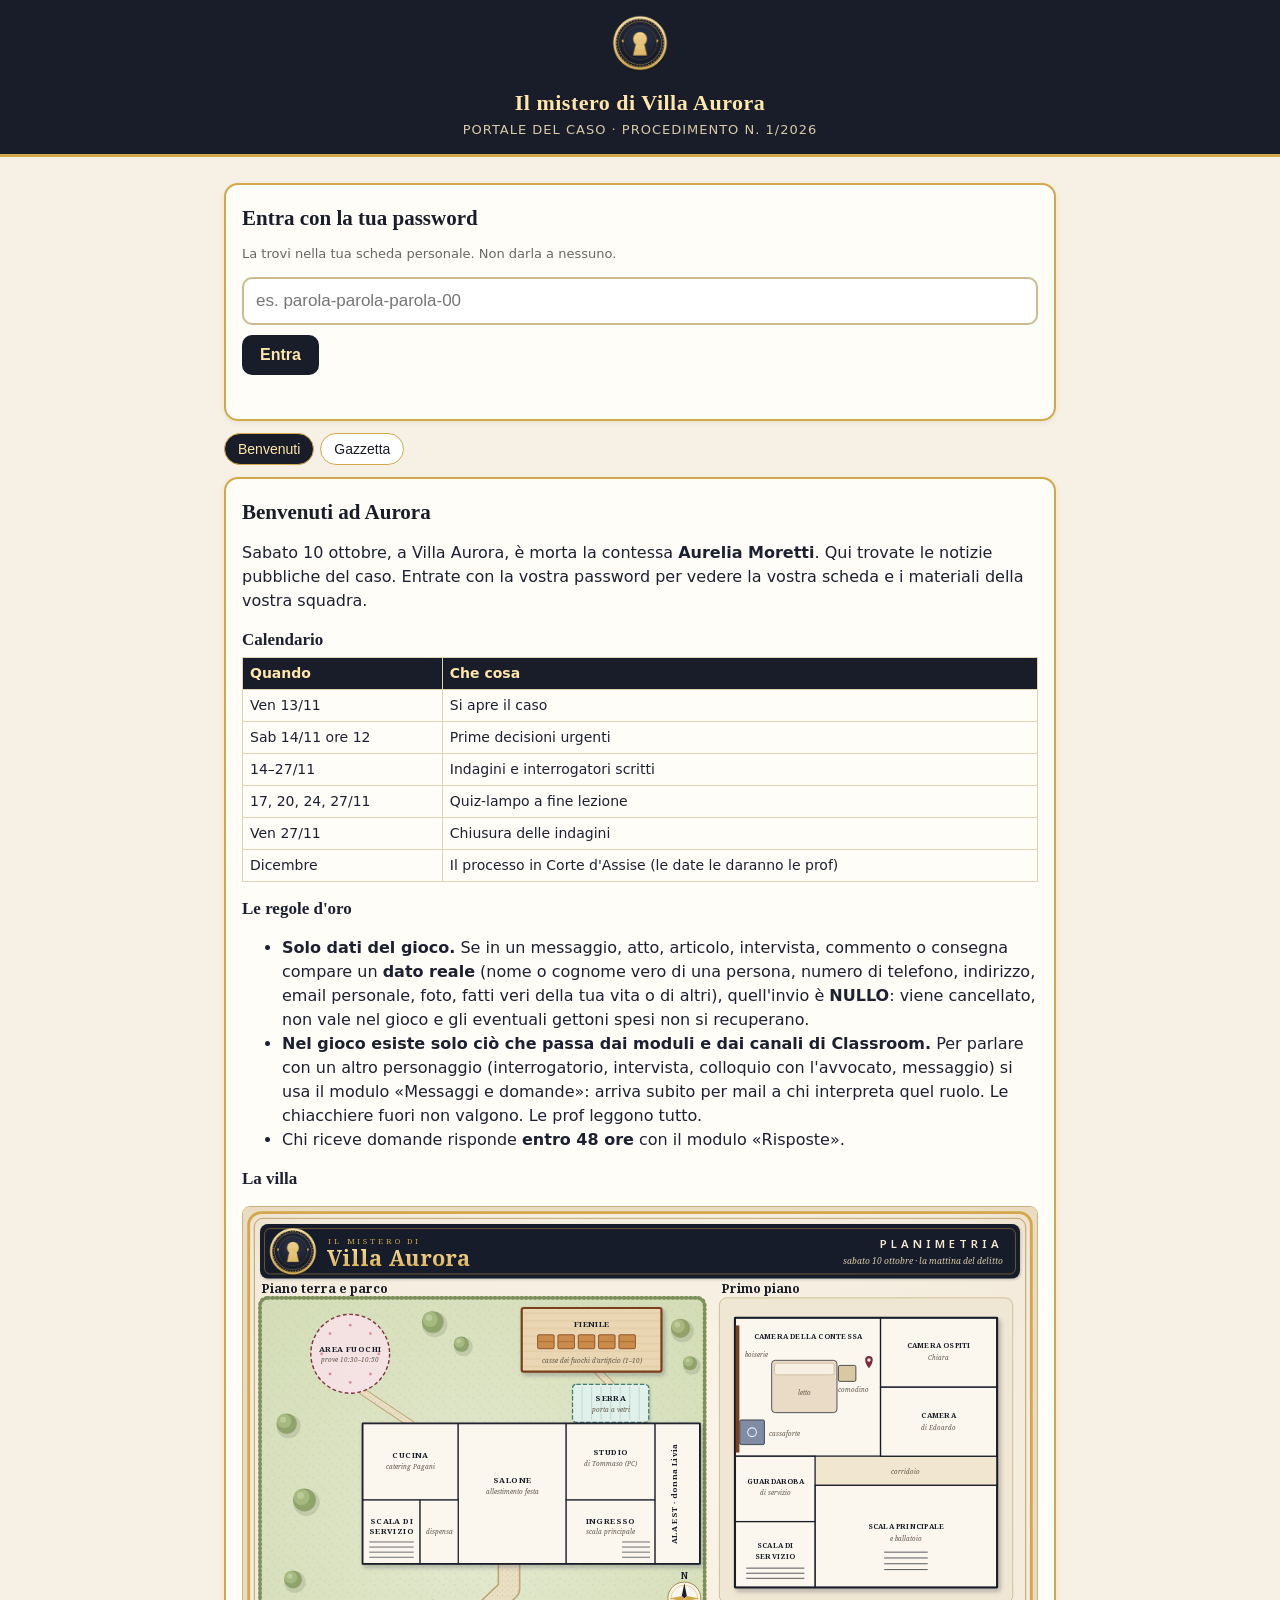
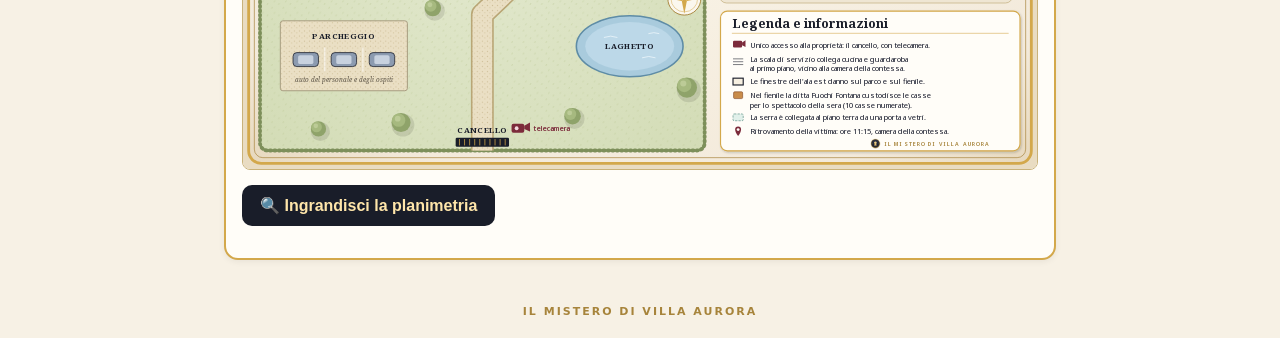
==== commit 3d082850: "Planimetria vettoriale con visualizzatore, Gazzetta con testata e sigillo Co-Authored-By: Claude Opu" ====
--- a/index.html
+++ b/index.html
@@ -12,6 +12,13 @@
   header { background:var(--notte); color:var(--nome); padding:14px 16px; border-bottom:3px solid var(--oro); text-align:center; }
   header h1 { margin:0; font: 700 22px/1.2 "Noto Serif", Georgia, serif; letter-spacing:.5px; }
   header p { margin:4px 0 0; color:#d8c9a8; font-size:13px; letter-spacing:1px; }
+  #lente { position:fixed; inset:0; background:rgba(15,18,28,.94); z-index:50; display:flex; flex-direction:column; }
+  #lente[hidden] { display:none; }
+  #lente .barra { display:flex; gap:8px; align-items:center; padding:8px 10px; background:#191d29; border-bottom:2px solid #d3a84b; color:#ffe6aa; }
+  #lente .barra b { flex:1; font:700 16px "Noto Serif", Georgia, serif; }
+  #lente .barra button { border:1px solid #d3a84b; background:#262c40; color:#ffe6aa; border-radius:8px; padding:6px 12px; font-size:16px; cursor:pointer; }
+  #lente .vista { flex:1; overflow:auto; cursor:grab; touch-action:pan-x pan-y; }
+  #lente .vista img { display:block; margin:0 auto; max-width:none; }
   #sigillo { border:0; background:none; padding:0; margin:0 auto 4px; cursor:pointer; display:block; }
   #sigillo img { width:58px; height:58px; display:block; margin:0 auto; border-radius:50%; transition:transform .15s, box-shadow .15s; }
   #sigillo .et { display:block; height:14px; font:600 10px/14px "Noto Sans", sans-serif; letter-spacing:2px; color:var(--nome); opacity:0; transition:opacity .15s; }
@@ -71,10 +78,14 @@
     <div class="msg" id="msgcod"></div>
   </div>
 </main>
+<div id="lente" hidden role="dialog" aria-label="Planimetria ingrandita"><div class="barra"><b>Planimetria</b>
+<button type="button" id="lmeno" aria-label="Riduci">−</button><button type="button" id="lpiu" aria-label="Ingrandisci">+</button>
+<button type="button" id="ladatta">Adatta</button><button type="button" id="lchiudi">✕ Chiudi</button></div>
+<div class="vista" id="lvista"><img id="limg" alt=""></div></div>
 <footer>IL MISTERO DI VILLA AURORA</footer>
 <script>
 "use strict";
-const D = {"v":1,"iter":600000,"su":"enn12mWjEd5s6S7zuJLgyw==","sc":"R655NxmLfIzAJfrkYoAx3g==","utenti":{"1bdfdb95a713286a4b87a7adeafed186":{"iv":"FKlAJ075jAOa5uhe","ct":"buwCFLOOzVr9mKOTui40HrcdO3ERSWLmsexSCz8xHmQ2jfDzQ8wodEXmIXZBjUY+5JkQAJvYyWj29nyKDEu9p6rUPAgYZrkYzCB59zvcCOUzF5FgLm+SmiDTPz/[base64]/NH7pudJZdnz4D/6d23cwJwPcJqv0QibkGP8vVlGKjPLwy+ofV1gGjRTo6H16C7nZ3t2YeTC+FKcDK5+WIrZaII1S+f7JCJ5jRc+Ym0I3Ed3rR3Y5lkybcr+3QnH31FhL/4XD+hAut2sVzyikcZJn3ugClQ=="},"017b01c5e67d6c63005306f6ae6467c5":{"iv":"kd/B3nO3v1xvvvYw","ct":"I1Ljs5IEG+OPkeJN0MMklNsfEZizCfwzq6GEZCEUZKkYiItPq+tcmNa6giFSuYBWFo9v6Oa7fR2Qqes6tJ9ii00I6VWWVnWJ0+bSPiFltPx6JfcQhmokm/kYSRRGVkzoTmbMAHfHxYMj6jhaQQzlh/Hd4Vz0RBF+5Zdu1uWtNj8J56G1jVWOeQgataoCYqHWItFBdvnZ/M2kRAmr1HLQ62jJazyaLI8HaahuNtxR1/6DAFC/H3eJAmQKmF2JAk9gze27yZfxdpWNq420nQDb+NgBSJj2lfNMAfTUQCBZTrnn0sJuHOwAJX7fPg6Nrd5bTFZfPArYe3cj4xwY/e9eGaIr0AbG51yF2407FbM1k8fo6N1G7oWz3+LPI8jqHV6slN/zXWhiVsUklrdtkvBhTout0wiGh/yzG8saU8UbdXb30uwUTCy6cHMTfnX1yrsUOEDMTtDV2B3rHpwqbgaontSg+Y9Zm+LvkVNmoN0fAqOELhFQiJhLtEe5AtYM2RrO1cN45A=="},"30e76b89a80c325f7ca41ce8922c5d06":{"iv":"2tQBOZHNreWT7TLp","ct":"ms4343syE5bkLnZNWOyx4NEmlVuCEjHYVUKygvqn/q+mTlvg/[base64]/YRhXXgv4ya2djWibFoVfkLaWPE8DNCLrOybfT7M8KvTxLgGPDzP3/Fo+NXHx16pxWKi9vRP9e9uYLvgQPV6p3V8yqeiB4pev+u3Zpg+5lMQcdJNacpSsC+plnwOoiWYJN7LrHre5wTOAp/owSI3PoiLKfO9eOOP9g=="},"05c62aa97a21c2473a371b4a41ef404f":{"iv":"lmdm8ql/EBTX597d","ct":"9HOaWiMlsfUHiS/T9xmINwBCTcJShpRYALG5bUkL9wO87gGIGNcxwQQz/45pEq62h7QzTFfG5ibDiJ0ikfUfSG1jGt9pfnmIChcyNzjzfWekEL7h5sDR3fg+7HgNFq+skwjKde2P+AM3/f31KRcfFOMuRXwQlkSE+nxu/jJIeD8EIpAfUNnkXOuD8FGMqwo21pUSIJHrqrfroUS8JRtgGSz3spE3uvv0zdJyklGvPSHVNESDtrvwixahYXKbrdmeLKT6h0Tqkh6U5Ckncx4T1vaiuKKggyYvJdzp7VAQz1GF0mOi/n2zrpdX6BWJ5Gj2F92+XDjvSHLOQguVzVWQ84pGgZ93xFhoSzG+4O3DYN7tqgMol8J6x3MERwxf4C2RLAwSyyO9sHPpDpEJ5Ffdj05ySTYKVpN72UIosbc64oD9ahAk4k/EmJXHI8T2szpksTvi/wezT+y3+Vr2aeq0z/HzZ9uzKrsL2Fe9GSr2iRhBQWD+ON/Fzl5zeg=="},"a0f0cea6a35e40292dea1805543fc293":{"iv":"mlvPVUaoJIpEzzIB","ct":"+gv8uMAq12HdwcHrNlLqzuQks+F4v1edE/RLFtPzwEmLkl4M+cr3TKHHpdU44fn8bUZ56uPyULGBTca6UHDV++0eeV4LfwUzJdVgGVKPGe7cILY/[base64]/ozzZHJ2vknHOA/DskOf8srvMDFDT3aDYxm8ebBP73cjQGL+r4pYQHbwwWfp+VGuoVaZVPoSLxDw61zluIFUVh3Frjj9mqENUEvEYELYDaW36qpLcZXEfKUSGOjYkPsH+X2OWZlkLv1wU1LnWq/0bKiVypL5qzuSjnuRith/FjnofkpA3pkWRUCdSVc8BuUMxg0WyXZkdBteB/gJM56+oXMKWi87yoGaHNPeM"},"429b844a608b2e987a2a756ac018404b":{"iv":"Y/DWKYPvDh8/pzAk","ct":"VHZbwloipZ6RzGlq077Oqutces6egelEfWfJy77/bY4lTW8l0hlt5nO4UPoEoFyvyVu5ms58+Ie6pZmSeh+152IMK+u9ExvgOvtlpak8cCcpM9+SkbHdOjm4/Rui0VZzKALWUrSvLjRv7pOBIczc2eXTK0KmEARjMJqKpES7Fld4C3BEoagC5zceoUZyy2ihfUku2asv6MM1W/VIN8x5pWVBAipZe36Bmk42RcKgm07k3gC0GP4V/cuzTV8dJZml5mXOGLN1LB6d5ytWxnOqqyVItMv/VP3K6XmGf5WV4UMWskmrSuy/9qzbb/5wy+BT8qfyOvDsOSAItdrwomJIilXD+fQAxOs1wBoFSq/CI3q9J1ATmkkwdp6QPaf2/YTgsVdOEPPE9OMdxC/FBp2bFQRRH25TjnFMxLOp08DRu6PPlGuaR6w+AYv9aRov7oQ40c++XUBxXtG2ddmjUqeEYLHMs+WRQlU/G4QS1PxyQC778uhpvnmb6XWT6b7D898sVsiP8HIJxIlPZ7LWhqdFtzi18+WeK6eECvgYLseCAOPM954zxEZIfcql1LXuHpYFJMVb4Dq3LuC9ig=="},"86e055c67d092d367d8102bf3c63a8fa":{"iv":"ROCaQB6IMu22LUYX","ct":"91JSrxUkorUEbysw2DtOB5vIN7ZxlFIwNnctHZmypykoGinJ86RrXVOEcLJhUW/PtKXrPP59UP3XcAcLTkZcCE+qpNBe03nyQNmQ7ygNxXHol6XApfH9O7F507l1GWjjt4QBUzFZ0hn6QEglhhqSPgwWONSXieKSEwbF/x6QxBt3MKIfVmLi0m8iGkVs/e4vlW9LXce1jszPvMKq6dFPcRNXvXGRJYqdRpV4hZ7LbpZNJefdJHheinyMivXoAN4Z0NsIo1XODrUBMVXQAAAd0891f278Dum5+GC1nKbC7WXOAfBARYvh8/W+ZqydLFSPLfORGXtrLV14BDuIJBuoo49WsR20avfklGhkdLbtXMTL34e4GEI8P8lrKoptqzGbTQyV/1jAervnFeTqtJrjcEjXNfNrgi8uCejcMSISCZ2ZNzuDTuNt2CP0/PbEWIpxYByQeAxbddZamQ6dmQuFxi7n3GzuVhfkJwBf0uQk/CkJtM2d9Ntaw60MuB8XFcro+hRbWM7/RaBvokNrm1rzVNiNHKtrWWPgCK7KOuKJp6DAqcu8DXKLhoQSoRN7mY0wx6zczgsAiF0DzFZdiucN+SWsmqzIz2jULYHrHupRESzq3D4/1Uro1fzflGYwvSAJJPzTUz7LCKFixOZkbAjokXiwuhmxAZM="},"11866f389316db41f213d5de384e65b8":{"iv":"M5mP6pemaWM9hsoK","ct":"l6rXuAvJ52EvHFLp5wCkmyo72y1eIJfVT3uO2Pm9Br0bPxeO5vfGvaDyyRHezs14Ckol0jZY3Ly1VMACWQJp93d3J4BZG6yQOvklLXcXyiPgpDgGTTtF/2ufWSKJSYSWRDZ4e0n3kzt+k2woORWJQEMWK9jcDC3254K9TPDS6eje554HisZdaPc6F/[base64]/r+SMvcGfTKoQTt+3ZS8eXyt6tfNahdgu0Y1WNvVFQDM1Ztir8jQ/gzqGxbtp9qWoP1h663MU0jqqDK4A1ojjjkEMyAUqztAPIr5m8Q66Ivk0X7D+HY8Nvkxg5CW1PiUa3c9P4Pr5wadWib3Zzt7sgvEGNQoCOzGCwUd1nDGUgR1nippZVflwphzT0="},"1fc17e3796f1091bae6e1d1d5d090336":{"iv":"v0QbRXWAOe8SBSkV","ct":"c3vk6vKCAAA5K0e4/kZghDlO0isORdq8DX4IyFhLUb9KrduuQ5JcvYNpIbB8hZMDFCaYa2NitE2GcpPhE2V1PJVtbz92X3bWadq40OJ4YfutG8QJt9GiRq3D/9OGZg3r2SlvAFQRs/jyx/2R88vHsQgsE8a77DspOpUtfPXedhHKShDFviqLoTUVKPm5+fbSsuHrJZrvi5quia+aWKHSljxF8ABt8l3wIyfYLmQwGavUtNyLPqV5FJg+i7VqrJBEZps5M+iUJbJIXzDeGqazHpYE/fkrtDVksvNALswbI99ixoAf2hehwW8XQdRK1u0uujCaxmHXcxMmB6uud9UtWqCgTN0o8V74M1I0uzGxskPAWEpYo3gYxF5BetuXohlZTzu2PjrrCoUKBAo+spImuU3XDOm1m4nO4bMBGpnUFA3lnMSxaTEJR8Q2BuYU/rEfGZPXQHXJcKjMmMUwuy8wF+HAPpYFWVl6ifdcXKouLps4H6sc6gZk14hs1Rde"},"9a9408656b941b83133d4594ecfd6aca":{"iv":"Gxk1togpwvb6qjQN","ct":"qz+wVkVxmR1SVcDOYhko0Yi0BoHIypdWf8JTpf7p9/QNJG/y/XSsg9SFB/VRw0Hu+iDX1KyhQTGEsaKDiUsLvwFky1USK82Yud5eKC0ZyH6Ugg8D9xfESQ55Onaye0NzVO/71VKe93ypfYvzBxeT4++GnQB3p1AP1+K0mmywibavHJ4Z3hANvkQ90bHOtePKNmEWE/iRGBZxTlk0hcMFP+zQPIbG0paAtjqUYbfFs0eF5Kq4CyH2ZQixbCiPpRBGZ/l77GeZaP2EwHAAs8NuXNSnrQewE0SiAhxLbM8Viy5S0hL7Oc2bt1+K1szx/pZ/otTd4elF+hMoZYf6UnNhN2QilUJI7XPdQRCwsiA54Jb/olWN4rxNGizmdDtZxHys1C71sBmU8a61VvcqXccNC2jzRdsP6ZozVX3gVCJfsDKEWMBQYUDpuBGEoAetVeZdLPpukT0lxihUnDkgskNZrWdfU0dDKHRvawk9p1XFBj6VxguDuA=="},"c82890f0770367cbb4a762c0da352297":{"iv":"bYuuIrGzfRJYudz4","ct":"p4iYMG2nwo9a+wQeclPlNfZHHhaMSiIlKVnA/VMczmmc33vM1wbuw/AKeD2Soy6EHDuM7cBBN53DU2LnK/7GCi4U7+yAEqMrFLMRUW/Wi69/IQoyw/[base64]/30I0yp6rlheOfY3KHqEfkTaQNi9LVV2QaAIsaH04sVG38BZS0uu4/jRUD1GqHfm/lLBotSBFZKlRi5QzQRLsCv4a63JV/bc8NewxwxXSyYqnhvi9KQOSrNFdH0AwTWRVRkB4zwWxz8cZYuJAGOf/skyndWmJcWrmJnyT/RpsOdTBDmCFMEGsXNAxkZz"},"b1bdd6f71c4c17370a66bac321b12d74":{"iv":"Yvmaw0BjaF7jlMiP","ct":"NZa4Les4mfJGENzJ02vtZoOaOhfivZL3+Gi/T9iTXz/qhx1xOyphedfg88cxdcn7TUt8smvG1DNM6jgWYrqcqexnqDtSxI9r8jNWR7LUe+oOsnqK59VUZp2zRmbtIE5js9eSLFJH0JAYtSSS4EKerCCj15v5siNrpBVx8HILmE1WBORJOifRr9TvbVMaks9FW0KtgPtqpvQqc3XQpEXa/NgpfsdtyOIyVz7CaZ4wJ51IUieqzr2Tk45ly9qWDA3Y1F30kEMPzQfZgY57/4Rg51I1eh9bSLgKNO9sJgiXM9/tvM/D1vl8L4TONDYz5q7MgW9LjOyMjHlunJVtZyACCJhVK3voUPfrxnDtT9qvhjsy6RRwlINK/T67Tf3nnGUdq0Svwk6+3KPYXxEaRvc9xBLK7fgVvw2VWDVZJEUc3dOkxcPHKWdUzwbcqVggHLMxZKDdbdZzNAPl3k3vhsMLZSK38L2Cx8QiVWtEuSgyW2O4JYZkl+eW1nAmGwahJfn0GNGoSwSncZPy1PBazzYw1/qqP5NmWYtKimTiYk5xR9hef0kDatc2Yiv0ZY7peARLKfOkBiPrV32yN4XUd78="},"9f63a2b4ffeefd19edf2fb48d9564350":{"iv":"4Idh2oBmhicEwgxP","ct":"7mwBvqq2PSq+bUof9nlaGdkDGJCMgwn+wpaxTZMlqdE+EWwOoCB+nr/Ry+tqTqjDUf4Rb01rFjKVAF2ggU43GeAx7XJlr2+P3aFE0K8DYFnLfqis++LeFB0SeJ2oerV4dY6LfYzl0URpifKYZ3gvQdmgMyAdkFXZp4+sagybAidnt76AciBmyYDwmsT2XusdXi9/J32VRUTrN/9QwPYcS0pBmPgFZqUvyC5MunFIEpvYAoxd5GChVd+IlYV2geELuhKDl4pSE2ZmEYzBE/Y5zYhUY49z2BcU5R0YIXeQyVobWTinpg6moxGgLxzulVE1dGg2gkFYmfaU0q/YRRzfdJPUyoC0foJcXpK2LW4bTLGA+4hfEAAD+GcG07jn2rrnPApwE3U56SAl3hUSizkE0RfqZmiT+VfyY0cRCIa7KihUv7ZKM1dJTYlilbCx4GEoVVEUp6Au5dQ0ZeVhJoLB50b6WmuG1aUoXukMDztMR/2hH5DpNo23ld7UkxkssQ=="},"6b2aa9dafe539a7a5dae43d2aeb9c9a1":{"iv":"FKZs7oonZHlCpZb7","ct":"fRtW8ZMx9ZF8JOlxQD1dk5WmrWlbfjnJv/Jk/+FdUtUvNJtXzT1UqOVMpxRh/XqxULO7mxyzDqhmWx6PtZENTX1JZr2SkwHxhD/GZimL8W/GtDigtZQc+dptro3jcXVg9w4zl9kFhLmdEsBL3ffIIbcgVI35V2ZDWNs89VEqW1h34ZJ+9CzHv+u31P+29MJX5VJFtDrRMbIbSOzg4PjV7Qmym/boe66MGpJ3XdjU5F8FRFCgNQgz33QPZguRMS6rFeiv14BHAgHULxGuNj2TK/vcqIfiRJ5edqeexByGmJracQNTgibaG2TZZPAaDtbYzwHytfcRvMuEzdo9Gz6hba7s28MmIUSzUIVgcQSjR9nF1PZK2Pd+/nIJ1adAgr5/G+xa/U47Lpeth8OV/ud9L205jXHNpZva19bsUDlJDJxzPFLpqw6dk9zeJUZK5MrXrdPYVPLZQL+um76418hEJzhvVTSl0MhqGF2VY8LBTi2WHsfTf0bbltvN"},"797627e41931d6937e1700ed53c31fd8":{"iv":"HA1B9PK5jzAt9DP8","ct":"jvZNJKmtgdkJTq4rKOC3c1g5BFRtyripX6C4Y5QSQ1N3JlmN856A4wqajJie/NFMsKgQz/Z9TsVDVgtBupJVyPZ8Y0ji7erFl43PMSNvNe1gE3Zj0w9Zv86lGYTXaPsKAYpdeRJXRMPMGd5kY9rTMvvzAzsG6LYI4COe4ePx0uBhpVFpbV1gXnDxCt+0AVwziEWCNZZvDHyedUwuCmctzgd0DbQONzHi1cx/3zvsTyndB2y+D2nXnD6XihoFokQyfUCbB04NUfXnAXzJr0MeRrNjvRcB6i+phfqfprAy5asa4GWI/M47smtrEzZrbz+xkSG8moZLyGjbWE8VqsFqmU+UIUP5NKoj901DTfEvlkhzJag8/o95r/dqq161UsvzdC+HlbWOaWq9ZfGpHiavmwCuar0U3SI9pCWVfIwrCc6O/3MHWAmizCgVS4hmGPFaDowZUofsV8WgPe2pvt/rQh1v09O4APPFg2ul469xqYrVpECasLVNCg9LDxLKZxoiyikYtNFltZ8k6u1qWzvck5+VDXhLAckVlthopdv6TYkAVz5qyQkg4lLzt2iUYpvICZdEAcpGLhbpY/s="},"948db81b9aa8a6c28ae48100f0d65e2b":{"iv":"4obkw7WsP8axc6IS","ct":"hKqPOQILF2FL51VHAL4gB6jsf2o9XNUuHV0DmGf+A7KgFo30ZPFEmCOZitP2CHcplCNm1pgN6ODEeHf3RQ8Iv71eTldnFKeNdcTNP+2QSPoPoc91vcCRU5UcU/eCHMidvVWjTUQXFY+9syaXi7ExdIl1MHq5ceEcaU2x7xlQkbHkDW3jGQh9HSJitDbpBsVslTEC5aXQi/Sl4LGR++sh3mQVVMa0oHpgPt62Aly3YDz6sVe0pO9lYKjyT78Qqg77bE0+jTdplJXQ1EIruc8lyJLxl+BFaXqCKE2CcshGA1PasaIZoDh7jr8WUXggyMgFa2IFqFET5g0/v/La5jhjQ5OvB58x/RlHMLRKon0EIL2UgUJlB6uUCEL7m9n+yqZndPQQmandInySBml/ziJqw5VEXpQb4rPwmMfwkoZejyONVhakbfVg7FRHZLhVYU02Yve9bZli0sQFDpG2hI+uL/vOhjpO6dOfKbdSav/qCrs0cVvMmfG0lFOerQ=="},"26cc43e6a2b13a115c61ed160c224362":{"iv":"lBvXL+O5i++X812t","ct":"lgHdVpkgJ7iiJ00u+8xu+5xRrdaJDXXZ6IZEzcYrnzgbhcsNfDOV2eBTwupWJ/r8iBwRGiO7XKfaHnB+M4wnbUBSQJ8rl21l+JWuNgE1/GOy69QofFSsToBgLihOkmeYpBc0KqjXNbquzQkdgjYYc5cIsBlUUKVis13HAJYxtA9sJZEiC+GCxZycLxhtCOAVMaf49P01y+OPyHUxMBYtZ1c+BvW+YEQeaff5jFj2HYHoW6TkCVWgczfT5b6IAY/nz+4vbKCRn1o6obyB3xZIdIE3U3jzxyGWEJso6M8lhQCKqo8+Fufl7WrJtGKNpF33Ks9XM/f2xmo4cJ5YYhJCGv5aeZ/m/EaHjJxM0vWpLkSKqSH96wqK606Kp0mxWa710fFAMJ+s/YMkfi4AcKC0hNSs6GcybBoq29EnppGWJHiAi5aRtmTQh7bP9KNLkF5n1C1qpylqB9VgStuU0eDxi6173aifJeDCDcgUgpiGA5kY2+C01ICGG8N5gl43f2DZ2+jGhI9RQUtVX8GsyDykk/PVF6MujKu11qW3DecDq7RUoBotha8l6DAjcyJVYSAVwni/S3gJiJYr"},"7dd7b075e260fb80448577209ed5bc64":{"iv":"/3cS6Aa6e9MGHjUq","ct":"SygAF0BU7f3ikql5d5oEsvU8cTRAxioFuSeR/kPtoMcDPIdZ22qzsD7Xi4Mg2MwTKE2RQNbHuFKW/2ZCx+bnHjeuBZmLGklQ2zR5+5ehSRbG/HcsxvRQIvNqA/n6CiwuKg/JcuVrN9WBWDrf7xqZTM0qDfZC5EQy+lKrbNLiu951bGkjxxatgzqCMhiePa9iVvYxl8xge3WchK87H8o/tcF7EIgzIGgsxK4GIkCLzyalnoEge/QXLRAK+7ar00o/KIDPfBGKm/d4sKV5NVRy5SqUxZA5Qwdipd3u5cM64HbzoMfd2aY93vr8MUjSHNXuDi9t1hIIAbGMBF9PQRNLJYwhzy7ZoUuIXVmfdReO1yYkoEFJN8FY7wEODOW5PXS/IRuZAAoXrbze95HAZxNImUsoqp1AAULqwugx4zN5v/na2AWUmnlV+0tDRKNYyi4cPzTNzkUozbh7UZhTo4EilqAa+nL0e4zxqUrL5iFDrP7xgBkuuzunkf9NAMDO3x1/qPqgD1b0+4flbpESSyDm28dyuy+8R1F5GyOxO5TXZ+TUFTJevo/rI+h8+eVp7XHG8t6gziuct+D+7XEhSTeVjLTcKA2h2neP80JvYYabALsbrxTC4I8mQ5nze+0aZ8Y/kE3TDJGvioPu9fxqOxsRKvUN0sXirhCbF4BfENb0lFlKyHiiANnzHtg6J+ka4vlACrxBOIyGFdlRtZkQgximoqgTAzl002p7sO4Sj6H8a/B+o/4R7DVD09s0EbVnd4UjULy0FCmLa9ZhXTkf2e+yu8d9NccpGAzsv1bLGAFA/UhrlVn5o9bY253QnM+NPpTIdZsdathKDbICOTovCQlDQCFGx/JIfM4KJFAqpoJiRISf2oQwKvyDosTUnf4UCL/cAoVGQ9Mv0rVwVkXuj1imvKePHKuiNVy/eUmsO5u0IURUFVFbn/[base64]/[base64]/6DBEsbrYcgGlraCX2UWmLEDeHBC/gyzk5Efcdc/0dCpAckHHrwI1t7ylS22enYzs1FFhURm/dGzLHTxct/FvsLIG1WL2AICOQ4fm/OKbAADgKEYuG1GvkAbSqiri9BS4iZg4wrYGu6heSVYRpWgUL07bP9BwHkkXUI0/P8Hz8c1DuJFm5qrTnUEKLb3YQXHY/q8bT07mNn8euRsdCp3WY3hJikGrlAli9ueDX8nJRXWm1YIHl+Ljj2zmJSMoFoiVL0M+cnioTJZglsV3hyzpqrHcGQ0b3TZ4EaUrxBAeqg6Id2UsoES6XIhwptVQj5Znyk3zO+OqhNJOAWNk1k0TvEIrvXMGS3DHfRf4GLqbDW/IhrmNxkTsvasI+CQRdLPhlPo4mZGdE5R66s7NHecwKS+I8NZvBCNnDfRMscEDPiNfvHRXFBooPMqcm/bHSm6i4nEcFrXPTPaRoph8PuQu4WAardemBFDkZNB1I8eNYD6qH3GFr0pWQnVcCGMCnXpe4yR4rVOj9OwePRKgF5y4emjuiJfx98MfeCoqJ2deCF+dAfUCbMFqtDSCkRyOw1xDiIvK/lGLUDZc34JZQEE6oJO4R8A62Vlo1cUBS046kGHJPgMo1AWVqP4t62IOjF8W9v/jXmNlu7N4pUH5rtTHgO2FnhibL21Prv+1Ityhic4bZhUjQkynuSGgD5/7zNf3HpdDN31aQw6HGl0JITSYHZlmWSi5fQoSZBYI+lTiVXHQBKzFGtseL3g7EILxV7d/CtvSKrgfKNk0OrzL84H8hPWHoXCs6Y+Rz43ZAa6tk31UluXdwK8BRHrfsaqb1MP0WvJcha5za8UKkJ/g6UPQVBaOgh7BIXpq8Ybjd1J6mbX1DqirJukCTV1MEZoqTe9Z+JBfzzKg2CvFiwWK4Jr5duF4WP/Q9XSrmoxKPjxnQAfppj2W4x2MTPgefGMwvMdKYzODfFK+EC0b1vN+Zvn1SlEf4+oZEQZpawSj8Tzqcyt0ejKbDF4DgsENlfJ/i/fiSpO/yuBYMmnLAgkALOAIn3wLudmwIr4jTgwnpaavOlvi/4naBPOteCxmZHRtkHDW1pagYrh0x7JbWUD+AFsrCt5Fksvps0yiX2QgeAmWEmNs+A+lO86IbtbJ4T+5bhod7Tpfkz+21+BrCxDJ9IIp/md6Jy5vODwdPYo1/YW31hKzSCHcgHzelMGGo1SRT8kpstQuqImbHt2pI89vABTvlhPzXoGRvrKbnTPV+6Bp7rD2MVoUfBhS39tdjGg1i7//U+D+LtrWKiJjaHi5wsXKe0UE1Rlmth0weHiioI5gnw5S+CSLi4ayJpe/p6eRErvvTwLrq28oAt0KECgbrYgmNENWMxFK3f7ixM2Y0uzj0VXYCRJFRAZJkEP04zHxP5ryIP2KfVewpp6xGm/3caZZuiCt2j61D3NyPYj3Gngfis5Z8BqaNfuzDU+EavvAq+gmoBLrwk/Mjfbjd4MogCRu8Gxw6kmBII/C8eDGrH65Px4708lgiG8WuhtIzTBWDn48VDRXZFZU67mlUuswpK83xZRElOsO68pSSHH4ac1BJh+kS0Gdsryf8PtxtB0z6Q9c9I1gVCwNdocy5LRfUSE+QGhPqBKhl0KMd7DMo61a1+F4RRFhEbKKZZx8XhBn4v85MxyhV6JFYvL/FWGXo12e"},"3b2253904f31be72866cf1836553d823":{"iv":"L+9p2kc9Op07DTpe","ct":"XfeqXIpnCdHot2DM+37GyrQyvNzXlFH4+lFC/AhOnrvp13ENX+lk0qCV4xhsCL6RcC4SCVchfQXucWkWWsv5t8TcxezRj/xr5wvOTJ3Nrv+GSnQ8PBjN9B1yXpWlqRLR9IEr39w3UVze2vyyPZQf9SNSWBBPlOLZ3DaRQclYzcxd4mufNudmuMzgNjoPHIrIVABsIoh0181hV/teE54p0rKkXKKsVkMwqO8afUf/AQk2b+L9l00vT1u2TiJL0hZ6uBU+/a8qo3q/0UsmPh/zTC3n12mvi7MbIcsuM/YP/4whcZI/oMpSdHQEnjt+qqmg7I0R5l/ka12b4wHYQafp0bcjQtcNbg/EMM6VLKzXEFZpolbVwmw+Y882ZNDkOKfITX7UbTbRMqIioeDgPhDmjaJ3KA1NKEkNg4W6QcPCiQKM3xpNG12ChCV3jRI5aOGGTXUSC/jl6mlDnabsCTtQFXoSg6Ur9tGjJFULeY+bC9OxIqUJ"},"233e46f3190bfddfb9ba042007be6a28":{"iv":"bTOJvymQ1Sl1ZQXq","ct":"OVgqyGQNtGmpUemDYJP4Nw5vG2YCGlPCZ3tXyX88tpyBz74+rAAJdNEmRnj7HYEOEMEoeLWjsAWRZ4lbzD61C3whOqOhAzaS2d67rPqrySYHVOVvfVR2hYrg+DVvdZWi3kiHza0kdx+cFu/gSzq93jrS+1aS3sFcctxK4zsQStlun8mbTheI3Y1DhKrbNYZJ45GLth7wsqOU42H8WaWJuVCsSNuNru0BIfxrltOD5SzMm9mo+hbEXLh2ymiOsuzABDgaNu2JJewV/Mf7Q8jIyVQNdldXGno7Fy9q3LTQMaF3wbZUwYw6ugaBiI8ZoggOtfFcS7fHmFvOpViYH6adZyKMesdrWzGlz0LE9P7Nb/+fcWAaQQDAKMfx2/V0pVp2E1Z9aU1dkViB5dXF3QwSchMpnX9Z/vuZpG/R5WhI1zk3H7wTWH73kktDt4/yvaUzDg030lEyPtYzJCDolJa9RVqysE6flz2lMyc5v15okuTFPavaXUzY3o+mFxxq"},"23fe6c857409ecb968af72564af47619":{"iv":"n1fIPk50igvggxgr","ct":"LGXsw5tLLSb4DyFA9WveYC/wBqF48IwHI24LifYPBZx40OilZFUJhMa6h+FWVbyt7kf4Rx+d6Zk3oXnvnc7Pypo0OsfhTV3w53qmqqKX4UJC4ZKE3x3KO7vglij9xX/pObD69Ic1p/Omrffmjmg4o3hvAr6LJ3S+iChER5BStdXV01YQfDhiffa0H+hIL9CtusxRVLiOeH2l2hjdiDy4kAckjDwu5vMlVfx6xrpYBIoiGv1RsEOAQqKzA4DcCENOLXI+M3Ew7Cudp5nTDxEW5AsS/D8yVst/bXGpIyj98xSmgnIBx7iynNsy2dv7ZbmptuPza6cl8TuLW7GZ3VR7Z3PU6phhXCQknoJ8iAtbhEPOoVD6lZarAHCdoztzSc5fyfQPufbj00Q5vAELfhpax+ePRTP/P87PPExVPfp2od1gIpcXyUMTfG29TTQ9AkmX4G4UB77tEZbg0VjSkUDzhDwzeWWuyHZwAnSzYP84XlrVdHvhGcDADf6i1w=="},"3084240c117ef92364b5d68256a216bf":{"iv":"ONrb5IXXphyjwUbe","ct":"HqYg76XdFngePdsAx2TXd8BLxq0OMT+mQ3Wk1kl+XC0M7XuM814FkWz+DYCN20iLvWzuSjVSk7Uf8c9pSRU6C4dWj5RQdCCVs552ERcvuGCNPWR8FE9fqugr9J43w6jECgIZN4LRmea3jvZD/lAKtawKp1VkhmEo1J4xBpwzWFW9LSOlxE0KcVo0TxLzCSZRdgkQqHr1Hjy+1Co9QBKBnoKgybxhs6le2XhdKNzx760CUFApO98Zj+qa5RCWqVrxA/DxCkp9As/YwZt1fwQSf9SEERAMpo34U/Pn/eGQgspszOXBDsCbuGSWjiCCDmMvrgoakskMQeq4SBj5HJBm1jqET+DgTEXYlE3EG9aooM37fxRT2OP39VhCDdQ5HDRUGASb2dCJ9dhJhVfIt5cW25XlklCLFcnmEkT4RHQt3MzSA4Xt/YJ16qM/Y12MDe7LfcFNYtAAOf2HoS2DzC1nNgbxn+cKQS66z2ut9D7Pj5jrws+N"},"606584a553f5deceb4dffb36c0a388f9":{"iv":"J8jyQqvZwlf/+7dx","ct":"M0TRJIYNFdDxVpRs42zZHJBXZk0z8+6DpruklEZbLmaZONi5lTk4oR+lSsu5Mx4dIgTK0i2+dMCdFSWTIu2lBy8sJOYXLW9m20Cw4W3gSqZyukdQhAP2yT245xusGMh4e+/LmAcmLO3MNsgkZ+ejHYADBEL8jLREKJhM7LTL9crK5BHHihNl45ZzN7edYr+54z10toCJ+ZOYLBn843X60qVyWpJJWS4WcTZjS4gmu2ghJDiLuiYGXlWYjzdVJAZvQ+LFxrvkwSBiUIAU+LwVhaArisW024/ngTpr4Uz7ZmZ/O+KvXjgM+vUi8RkqvzQs645j5DpDuokMZJ+7f2FvvZ/[base64]/S0DppJ4E0UYNxmgx6jyQJ5cV2GR1GbvGUgiO"},"7699cecfec54185ac6d7f6c0e473f74a":{"iv":"fUx0Io80M1WtwgVj","ct":"SleRi4leMWhQV+NyXt7HbYF2bfwDebNqPhySUcNgPt6tJrvCNtcJdjWNOANGCd9uiOxBdhMsn8twtxrzR8GUewmsoqc4X4pYjANsIuUc3HN1vfUOasztaCjl8LQpICewLdKbmfEC5LQGwz7bCaVnqJbe6PhLCE/+k05hOFWjyEvP2PLoMHNa1h1kNr2DjEhxhjoJGtp4aYHE30cd+wke7JcFbcVdzUSOGhU4rtgP5SVRa+dqZcmgEiqkvPPwdXbaRo3Gm+UFzIRpWokRsGXUpHdgl/y0eb9CX/7O5+5+zcQRAho1VzFlPl03SK9bSzDQutEg4R9hO4DxDqP6HoLDFGx3cLuiMrdIqYO0p+LzxwrKjlhNUGVpMALTfZm2ZCA3alziHxcmfeO2Dcmwt2CT7DomYlBpSQzZ9OA+Ji/vFxJ4BqWKfYIlMQ5DAF43lmyOAL//LlOut+zUEmFmaCkXVMgZiIfK2gIYq65C8WVz+STOM/cHdvrW+VE="}},"sezioni":{"s6670cbdb":{"iv":"U6VbWEbb0JMDxR2R","ct":"MTAvqDHOGtHF8vc29LyybAHbkztUZy7LoqENldnSEamLOrvEr3QP+eJKZ/[base64]/0WhKUGQh405asNzAN3X4/DP57O4tQI9NRL9j1WYYW92q2iWXhsN0J0Hbw1VGCpyarVzt8uOCAY7pz9Rb3OqrXasefkxLe0LIbKiM3ZK8U8I8k+bbLISKJ6/zcP3sQKcp2UD+flNjNCGB97sMpdU8r8FhlMbxg0EXKbLZVt0hkUYy5t01I3su+Nu1DffzX9kb6xlh+mvZQ41oefN9/RzjPU/gqR37HTtF2Wlk7xX3FmUuq7oMHrm228+unvLjz9RYir1B6/1uhFqWku9y1cyWAwzBT8aOl9u8qqhH9vvg7C7qNyn+J6iwdUdoqV0C7f9rn+TXwkTyw+PQP3VAvIIW3nKDYjqRyuz0+zZE/QnKvPJt0+zDfVmqYknrjcZeBBBSX+b/[base64]/3pZ4h/e5UZiOUDI+s4N+jTxp9Kj+DtxZy1aQifS7rZa7lidnB10M3junjZwHYFMcQYe13kXZC3s6wrqqEJVvNTiBeEEOM01WNmiNADdMiSmkw4xfT/GXKqp9r6ngmLa9cRVl/fYjCvLZ90sIahjLmSJDruU7o6bO0ylYwYCmjQpQp5RnIupRvXk42J7M+KAxC+byjBJR/tD/+WTvE1U0djuYYO/7hdXgqEzXEF6QdZ9f+JZwk3neuU89ZTh2VHYWiwmWjR3nx7NBkAeg5AWFNBmPDDhUL7GBkoINyrQZLJmNxilqagVUF7OOMcam/T3veM/f+Zaq04JLlBFULRz0ULY1z+W3o0r5cNhRto97iUDBr6tyTk31pndBFu7hjptuuCJwksIr7IhsvvBOgCL/GRQNxF05SX90EDcdEyBbb2GJQQasx6dkVirA+INY/zHBLStdSYmz6Kn5pijTemn2jqUXKvRXbjZCDYgVUd6nWwooWEGngyHP2VCru6nWzrTWr2PsloYy8VX0ntill+FWr2V7YBUCNHJyWOIYiH8fj26GUJ1r4vbq5I2XkbE+dX36Fv2B41tGVSFUw9xv7mLK1QTZayQYWqXaPWqHo16b2jBV1JsyoRGAB+ETkO933j+H/PfyVkwTr9Q1OT4/KDVzekmI3o2yNv08wPgA2KI/zND9OXH4ANcE6n6+5UDsctNYZuRhua2HOyWKsxuD5/VjAIhl3SD9HU6iGxb00eE6IKnOfd5ldNttkrKpmS0Z3ijuhLA0w88jpod2c58Pi1O1TOPTre4Zvh3doLQCnEkuA1DnLPunOG97a61talN6fnGniu0diXLVQVuAejLX12rf75pQutgmcApSewvDBHqW0fl/NMaD9VuKL8B0lIQKqxUrWS9stZAUfFL5F91RAdk5u8kfYgU5rCMR0OAPx6wQeAMjh1jnQc2dJ4YkXpo1ALnuCfbOehHv4o6GKOIhlTSsl7qVXME4fdJp/[base64]/3nz4syEyYZREeFs+GWFU3KSgSbLumBcrpOhYlQp/SQy+OjcQ+aOpBBiHdYhacpXO6iDydUPhZlv/s0t/vg1ce5ZR3YLfHQNpC49kT/2oLEWK+8lBMCNFMikO/FsGUIgLy9tM5ft5G8eInfJ1FKV1lo5gvtTNdikIT64EhSfu+wJxnfPIWFrPHGKUZyVPt2ZcOHK0Vq/xHGXjNL/C8R6MVJtCCmaqb23bzqZGn7w4ZjEU0jcDOfw0dXGWmjoO91ueOA+YUiM4nFq643dtMgNCjMVjwx5ouMBuNimD+rBb2acbDBmz5n5nlR6kYTED3Ql9466cXRKjPuRqZVFBjWUx7dmbSR03BAGKxzQ9odKkHWud9yOnU2uDgYnMRS2FJBm/54bnlxaYjLdWa4PbeVKMmtrV3DtERsybO9yAkWCKyN2JGc5DaQ61UmJZdOeZC9gwnkWZi/2xSxNH2n7f4jVvCSbpcCMn2gPc18XSJphnYfRLtQ0VtERvYXUiB43Tb9F3qsKrHOqlFVy5CfMbBd9T7ks3wbGr3oXeCT/o6c7AMB7pOeQX+ZAbay4jvag0QCPbQ66Wwik+dAs9ZKm90ZHtklBLgkx5t7eY7rXJ0p3GhLFdfQHFr6mXtRmY9XhRValoM0UevSA2yLGgWfV8TnwjPMQJYio24dYZqsGgj0DaqYnEkfh2lWb05Xs9VIQoyxRUBK6lk1CEDEOa3"},"s726979ea":{"iv":"adUZETGkKjKtDXLf","ct":"gVkyc9VxMc+2IPuVHwzwbPcrkUPT/vfg05JMwR/+Jt6jttMjm+HMV3aaIjMtvfM73yuz3sfuE+wdC+pQXIe63QeitDqTXQaRLSmzV0LtBlLLDsT3ZjrZpDSRoCOK6drXzlj3N4nji/q1A/t0pMgzgaB+bUnkVkPfAe2k0OSbqU8JpHHZtYDbFKVnEPIG9m33I0oxBpTEOzByE4pmRPjxtHs4njNoXfSSkSLIC/78cW7qbVmJJ9HJ3gSZWZAOOslIr8/[base64]/SOldxMSyavVbIYuCUlKuR24spZFXPu5ZaZQIHxQn5HdvTq9P3DnvZSTueK8NvWmYDc/NQ+znrW+vUr2rQAWL1lmyvrZ1nhQt9Cgb79+ArvXsN6EgVkGYPkg02AOonHyxGtA6N1hwKNgp0YW5XbZGWhdjvKyOw0lfSczUXTFZONjRlBoGuvKg3cWbURxWRtk5/4GQ/9jIOaouUixuT/AecpLx/VLWg3YXwVBNgXPYgrv5vLKTWujpz5EAwtBN23v4M+dFx+eir1nVb/iCdXlCfYmhfSRWEnulWCFo11gedigeIzjderqM7RyiSwl2viRwCzMScYo78jowkNedoolyZvvmmTO6nTgs1JBfrKDlOzbOrowISscrZB1rLeRUwArqPcmrpQbpaK8g6PkawHphlhFCQB1YGU1HA/a87gNriaXdQxxpZwb1ik6sMecgrsdyR9Sir/bh7TKtY8qZcfFBJuYEFaclmg59hfQpZ2nzPIJgt5xCDfhG9T0iuDGiWHRqcGQGU03bgxLezlO3iQkgFdoxKDqX5Aw8MfQ+pxmHIsjaMV1+kfYCzBslZG9WiycmsSdsh2xBw1Ao2oO4V46xbTCKlP7wjaQ8+fM+lfog8W3nTpIH3pB4/knllwPuuVSu9MWTh7soV1LH82EvRbrhvRgBeYpifVR4ksEHZ/a2ZYzAcB/O5nvGeEs36IYNoQ4sNliPLyslaZaGzFeKB/[base64]/hvn/V31Vu8426BgBT0z2wsqZNAf5L/UHoYYSKsUi9PqwwdKGc9cKcpm9AeSDdF0VL6CUxZd0JKzzFd6/thAM2GSI5VIn9H/7abZeDB3fre2feWYJE6kzSSh3Q0+EEm5ygJ9nwl86bkELm80R2ItwjIkZFKYzCYcLzEIdN57G/n5QQteN0elUh3YhQjIs2nWmGLw9IDL/Bue/pCz8Q94+3mfpKJtfdiFqDYtxeo7vcCguDVd5iJY0OEUXqNR2OjKJSh8SwgpOIECyM5ooPV0zsOhmYTOu2mquf2cOj6UwN0qZ/YGb1TulkBvId1bHm0d9qChqkYJYc629p+dPk2KbpLrEVpt+e8lfQe4XF4BUudkqOLJppykkPmfI/Oywu2rggN/PtHRIU2weoscSeTkP5k50KXY41wJZa+YZgGr975lvHIQDcEic/fMoJ5lXn3AZiTGX1/v0r3r28QqvevnwMhxVBQr6oYHErgs+gXxgATHvO0jIvoiAR9dQlubn+9Dt3b1ZVbZ6FGKRgw0S8YIJwrhN9VvHpbzU6IK3LAnUYOtHQ9TVV/dfVuOlrs8cqXOa9DVwSL0KMWA9XVdpSNtUV2oI8woEPaXb6g/j/8BL6Xo/ay/5h1wMHvafQcCTTnSl5kw/iZNhfBuX8L0L5a9n4MklhFjTrb882dvgc7FaOsPmKa1lWFcYIkfWl1ia/[base64]/MGPBam/hTNnxVANxZgeAmxvRN5D/Kmpox9fvR3eoVTD9ieJnYzR0qmYIK13zzMJ7/LOmSlzV6uWU5zNY9ewIDKgkP8xcII9TAb3ljp4JdRRxuS/zXl2P12FYZSIkh/WYjirt0jaRVcF/npFpDTjpYRVn6eL2M7HPEgcKRuWaUfAz8HCXiACggOxMCGgIvb/z4966UDBRGBLlwK8U1AKVKZIROQOivfdytoe4lMAe7wvirotIfXL58lo17eIWL5Afsz85tcJpqffgAqHRNoS9TSZmTyqL7ADy31Nb9G900ZbJIVNsfreKyU77AeQEdCjOG+3LByPUZD7O524GUYT3yiFrKozQhWAeaMBt85DF5urEohrj/YdRfsVsqrx2J202C2jScduNY75nBBR2b2rxYNq9rtjI/e9hrMuQK8bGyE5bbHJ70a0XwHTn7CdaeoxsQV4Hht8KaC3Cp/lk8XkcEWKtC3yGHO9Uoi5WCSykwF64dMuwerDxPSRSHDW6CxFW6lXUHPs7nJnGEaBkdGTKS66p7SkFBB9iH0ZuCS8ZwqelGHrix7okPHTgAQ/SdWswEl8HZ0XjmMMxcJwsxxhx5l41CgdfSqmHwkKQoo1GY66IJc4BMWWOMElFQfR+H1YlztYxt6RcjMivvRKnXW14FpguED4xRUWtNpZ8wUILIzrL990pR1oKHy9jR4hE7m2twQIFA/QdSU6oZkSW5Fpabui4rSHELI7ylow86fYxJ7tbQx5r75nANZ1EfH3bvRAbt8vZ5q41Pe5O9uY2kLAJtk/u9vSECJrRQHSwg1CLM5pCZnnADCO73dxC+L4HGV4F9WyJ2e/MQ26yvyeJbl3eYAYcq3BsdyzAvJ5dLqubTdzN6uRpKewgJ0RSZrvtWO+lWd1wX85g7jUpkYdfZtnNUTQF2xA1s0kq7GJq9MyXV4PEv3RMNMeVm4znOF+Yb6Ik5kcUyyvCTr1L5ltois/pnCenBu0txUcnwafAHgrXeX6ITF0W//[base64]"},"s01ce6d45":{"iv":"HIMTRUrl2w06il8F","ct":"N3l8emnZ+XThpMCJB91VlT7PJ2mykTwZ0nNOQ8pM09MNdUshjLd+jP7NqnJyYOzuV2LegW8zrNLKInu0TbmEsZtNhjmqABzlO+LL42m9vAA9XOZ9N639gJabYr/5RZg3hoT4qulPtuaLImV0n8xyg5J2WzlPKzaslUKOBKQNpzHwidXig/l3zDY32E7yyjd5iAKQ/KlZvyIZwRg37ijT5kB6sl+/yI8KwTLueWwZIIbPO/Wx2bq9qkx5pbHHKNsfu32j5D5JxF2/[base64]/Jwu0TeYTcbJyzBBZ5r5ldFOZpOxkc+xjUm5CTlgVFUIprI5OyC5yIH5MTmjVywyXCutNAtPtEr9LdMZLvXGEm8hieQcfmtFnHRWIbHqQ1SjS9UoLRtjIIgi3Ka0yRfKKl4H4BcUCT0pu0GyiPR4TPSaKc/R/2S2rvemCv9bDKkZU4bv3zUrO8MSrFhUSJUdBbs+o09hnNH8X6OmvKx1G0bXL3MnVVzTuaV8NlSrR5nMQzSa/A7QQi4iZfQNawBT8ph/Va0LOmDFOLho7lK8OSVWHeovb/KsHWP3XAYOQZhmn2bd1l1KkOKXEAoDSpz7uAkMW0gobZ8JAZfqDfklySx0sNaa54xYycoHCyoH8exjasairpS+3fXACa8oeghsLsu9wJ2h1wwVcBE11vkoJLUaeJ2VKw7B+d1WvQGoDlN4IqToVNAVibqQOt5WwTL1ifKfgaz3Va4zUUt2HzTGWgUt6pOa/eMQYRCaEPfIXmw5VCG1zEe49xquFC+qYuTrNJoDpJ2EX/xSq2gKzs7A4nPCA+2aFnqTUN9xEIhpqciWhLFRilN0MZpHfvBvTUBJQxb0EK9PBHN4P7YynlrpTkV4+VhkaT45LEnQM+6LDJQDCkIk3BWMJ2uL4X2z46eIKqkG1+1djpM6nZ0UlZWsnbdsjhtVlAMdf7xcj73wq3hDVQm6U+ZDrACtpP4lOTWBM4StxBJ3b8/n7JZwBnyfBkzfBOAZh75Ek58nHUTO5xqjIXB08HG5cNL9+ffhzKqGhmq6DF5F8rPkDFRmt+yibcbwbohA/rtvihnEyj8h9WLwajK20CcZYFqb4Itq6jVgP7WWVeuZ0ILGmemWvalGqPbSPh1nOf+tkR/VvHRsHSFua8zvUUrzZdtq+uqGkl4nQRmvPH90Hte1OiWx5P1pku0gPp92fnsql41/0FbuYulgt4eW10r30Ae+spzVD5PUk7alZNq0eQd0u53ktO8qvxG7gOyqFYYgSTOwTjB3frYiFVqLdkIxg2DoXTZ+UxQFoX7skQ/d3tD7BzLZknoutf8GiwiRzJ4wMQ+/6sNjg9GPYvLUEfG4OXfxzMRt7r81wBEgoL4mcVuZcdO264Eyqo0qANplajSNdWeByV/pFMzsLEZ9tVY72ObRYeRnqK4Ts4y8anLaXywlchkdTkmreSnnHkBOK4KR30bEfO7v51UgRB6Lsl1eqHF/mD0hZDTbDKcrdXkvchB6tc5zLO+/3K6JSLi2FObCLK/LJ/Hjk5oJHf687C/nHP9eYVMjrH05ZfdNB+7LyGiW+y52x9JsNAuOj5jallPw4nyvJ78YejOV3TudLA4M7UWp/THqs/grdObfDrj03kD5fycIyd95DPCPCL5+xEucnFHWbAz4osf76+4ORcMsDCZ429fKL9WTPufBUlp2uIEtPRSWStauMuQAIHdW4NmLNnRTpqS/OAD4R7ou8WBr2dGtJf5Akm1pwzW1fD5OJLoJvRWmtUWf0G6Sr+bgOJhR9uKWifeT/QmILJE9Z/5HpNnV5yJO8FFChxOQ/qSMOd4LGVni9YCsArqZZN+l0HE9+j/kjt6sLn7dLiV1PoZ3u3QEyzG9k1p58YDoSPjK6/BakGTVtBzN9tnz90ogE7/Q2h8QIjlM1ZaPfEY07xGPyf3Ub1Mdn/u1NpzlPo/0APCXKZAFs8mQzwpmSmKVcQgD2XdMRuwpN1S6wA3ISsnaNcfspc6FZ5PtKdaTuedrDSFJPzWs6DBzCQJhg7fSRdwsdnODlREMmXH7nmFM+6WHhTp/0PPoMD/M+ZnBeAh4hPEkhElDq4DmEYqaoMbBPUTnYlP+6BKzHW2nIqoG6NxbpnafCwIQKr88KTn1wrgBjsXG4eFkXq2F9utFZ4AMT6EMEQTyeL4mzZWia0BjF2mAGevVG24v6CQ+UrRgWr7lhkJwKTpjKm0lLgg0uBnMrAcAKpAhcKuZ04Pr/cDQdySa+3eaGdPMW3232WrByVDchSkVePeN41Dde3XiMZS3gX+oiFkCJ+Q8vy79dZ+sD7ixyTCtcHw0JH/pLspCsftnib+bP1FE7S8tsqVR1fedqnMGz6hXXvQV9TdtSUg4K3zNMIPk5UTZltf/5AJesItqRlQHMkp7iA6oHK+cd4kS+1VpBQYpqxqbUQaZQE9wa7jq8vvTLvKiDIYl0jA8uKGC0B+r+XwG4oaWw9c+HsU/0oOj7IW2qg2BwEprSZEqg56B+lPuaIGmP6HbZGzv76SACzmDS9GdPzuImEug42QESUTYcE+nEL1L1FPhthRPQ01JYaQVp4adI9MB3UmuDIeEUAiuD9O83bExDA4DeYDvy0tlv75DNm/4I5Z7TX0Lso/JsMy1GWmtF+uTbcOduHq8w7MlnP7v1s441Nxl75XQsUb2zeRxPn8zWlD6hAhYg7N5/iopjXTEFpyqy6tXpk3yx3A7xpNWFujysofI92lT0fMmBYAoxjszW3V7Hk36YpRzNWEy1/2fKMte/Mut1+Ii7kmk5/zY8Yic7JLblPG97GzrLE0BPa95svJKsvjCBAdgkPhqHF9u9A8BY813Q4T0RH1fBT2U5rS6rYX8X0NiNp7jC8w4YgxgiAPm8e+zJ4gbwya4GjCjXIuLWSepoD/11Vd3Uur/Rb5F5BF4ilEMr8WG+C0dmD+ryD6dYjkeJXtmI05GzhdZtRhhVe50ANoAvZagjqswU40NWO5PZlxsezlPvy3gKFBUbECEThHUjmykpLXSSXt7rx/sSxx8LcRnacjXlhekDqRi8zV/KzizGzcQuBCNi/0E6Ol1y+OaghKk22/ZPNIp71nrwrcbNAxeYoqPf5kPoXNTpII707ZX7AzuWQvLF3loS8gUn1R6HJpBC0RxLwy0oNRtJIbFbYzTHWNLxh3XJqC2g4YqSlYrXwQ96n+IfIra4FUjMI1GG1sT3nDKdrN12JYfiCRcTXOcw+yj2BLGMU9rbGCa7JEoIoyN/ITVTVHgJTm3xlTjTIPBaiSdwn6QkX+YDXLqILDH2jI0sTlIVP3qx83Xnw6wvLJp4g+YDPiHpL/55o481eVA6do+30wQVedsm0TeZ4kHu+v3GhmzbWlwaGkfL8txr//FixksFeB92o0wnu5ndbDFzOxhFrLR33BWA96bCk1VarEOnhPC9AUWxxR/uKxIb10gnpF9cJ/7rcFRQFr60RmEOn5PJgEblDN8YmDLtkPMJHhNLgrKjo6pvtfRFJ6nymiXiItBEeHZxp1gVc3eJ76aexJ/DVSJ2pG6Ae//SmhlldLKA/ifv/lfxObKFXJjHiUxoOsAlHWlyJILs/+4v3p+INZjOPrWILIfaz88VHiW9bVv7T6n33rU45oawNJiwFxdNQTBXvtc1y77WbxDtaw5fw1+bLCZewHq0K9SlaeoPUGFrvkmZ7WLFSZK4Omh8QA=="},"s636de2ff":{"iv":"ananDsusuOtp2g7J","ct":"S3iQVD4mJinhtrrEFJz7ShxQUv33oGaO7b5eZb0i4x2+EUmczBS6J62pvU8aFdovKvHV7lHR1G78Mks5CPaBfDDU5V2BjoHGLFpJQVDcqkQI1CAqPWAZXRvf/f1CflF9bAyJJ0NTGySEZYhQ3D9OXeJ6ACgBeQlIjkYRFLLiobJ1IBUdZubZvavS/kItIBP/kCconUMxJwMcFbcj8jCgaabv/o10zegyqiWV6OFIcQKpB4gfdUZ7LKc2kf+WEhDVoa9fhpIjF6bwlpO2db5Si7Y64F4tAZD8xkPqfjsRlG0PK+XO+ZIkdwwaJgp03xQ+brqRNfLcHoTNlzY2P9pB16wy+d6GBEWt3mssaWRbzBnf/SpFYg1VNCO81iHd9Ofci8ZanoOAuPvFjKhtMdMf5d8ZK6n8NWXqQNDNX2z0eBOpkFOifRA1f114/LZhf+5BR40xvag8zobQih5hTwyoFovG+37nSCGffrMIh1p+JBB9EEr6DpK84JBIyg37wzy1/iAvHjJ/922yP3Gv6Nsb+iW4Vzv1MrCn4cIOuRwNTEwy24TrlwXzUItDw2E4QrdYDii4dSSXlny131zFUDYhbLonBN3Cx36SQPD3PBWMQI4z0/ay2x33shvBgojgH3UtcFoOsF17eQ91aE8BmFdD85DRJhHUvprwX0+KT6gslhwp+nU5Oei9lVHdxRNmuHnT75vOWgFNNm71HG0VJGdQ4SuBK/pu1vwID5OUvQV8FUIORqI9H7V4qARd5k3esVmJ/8CHeQyf0sDRIachDg/ylVi3n/zbWYfDjgQhLy4tAi0lW6ySdWIS95zdYBv6eQxxVwhRQiB99+cGKBYjEAnov0HY9wvaPaPpPKq1DvJliJGOZMh2VdG1FWfvTH1BEY/0dl6lg6Xnw8p/WVRbclJCT7xKv7Arz6srGz8QrlGcNvklXGZO4aCqQy5VVg40cIvU2MFCA9Uli4ncSCIGBG3DGeqy2H1fWjzKIxr44CTN9PLmU4YPpixHPAR+iQR2Nn/EHz5QsJxrLheP9LlxXulaXvI0WYwpxDwKbtawJ3l5dn0yHx1HOUDd6wUBMPbWhs2xVBFlCXljDDF647Mo+tvjDVtN9TkKLf2LZ24YDTG2FpVinJKal46hfXirwM6LRzIR0HDXrkR6ZSf/mvqR9KWZc/LsynUev3v6rokBCo/WFJJ6b4UVvr6JAze+pxTpHIzuS2kIWy7XLTT8rTU+J8CZhfDv6MByK9y7xnAcPWveg6cHSYtOSCORj/XNjaSy540S9IJ+lwXJmRc9eydC4s9dG9T8M1A+3u6vvL6ViKuv42BbvknWsrbWsOgFT3breo1l/xPiSCGAcEamh1h5oqpSoGuQFp/IBi0aWS/LJSpaLMk8/kv19XmrIImK91issavtK7jfaeo7pHRxBMLLj16XzQbbF3zyCMOFMc+85WMI9zWFar73HKfQibI/fbdJRRtRSSb9Ze/JbmX1cf865mMthWFPTGXkv/Ht3/OmzobZUVfINeKLzzluafGWzs0PObnEeugNjmViJ/xoJ7a0kCgi4nHDjBwEuoOqM7gl9QHtN2fBDEvxjTpBY5snHNwItgLPrmEX2j/h42K35FjLtJGBGlwYc+WoWRS+fJpSFzjNB+DX5pgSaSwFKG2CvZaIWUdtmGZQx6gS8uVgN8QSoZWNzpbmv/L9fP3Fyr2+oM5ev+eQF8DoXB2zOTkbw9RxB+m+BTGV3c4/H3Cw0/d2TPzPQousD8loAQL8pbX7y9Po3JZOx/CDWpXGAVlFpREoyLEHOOvJ6/bV9Xc1alNG8IGqZ/8CBqe/KqxcvnOLtoxTqfOj1WE/8df+R/T8vijGf3miv4cfYlayYjOktGk+lKPSU0cvKXsS5nQFPZVWeNkqPcMrn6poQXfXWc2CYeLjRqBNqel0Wz/vzAhDv3+dW6+tDrcftK3aSFiGB5QDKlSKDWV50AQz+IDCnryYyG4Ec/XQiEe6wZfjEwF0aaYPJrM2t0HKz3Oeyixltpz8ukmOFkKJ2kGJb8Az3NvlVJuiE/ZBXU00DaYUerzCddDJU1Cp0Ab84AOeHrebV7Ir6fKx8MdbjkUdcwnRH+fFZZ3JDsFwcR21txK5ooWuVLuKn6hNy8LWeAh/XghYxcBXj7KrXGGC3+ugIJw79KDQNnviCL6d6Xpyf9GdS/2+5cmbTdkhEXGm2HQZw0F3huSMs8+Hvsle5VGHkqgpncC5zAEtHjO9zGWQCUAJfbwYKAnZWnnPlLDc6v9wmVcOeK4x9q7CnWRCMNYIbv/jlB9IFbQT1Ws55hcUuAi1JGdQYAmzMrv1kgTD9o3sh72V+VsXSqhhWqbnelb+D6qgUq7juB5mTlkHKm/r/gs/m9NBNXnklaprOEZvh/3HHPeNdB94Vb38pQTsBXnheA2J++6E5xyyfAfnqzteYKOGP/Uc+BnNdYls3vOeYPVVhSRNKVtrvWgbB1VcY2W+3FoOCyR6ya7EUIotBvTOgwGn9aVpyzPE3RKt4IjlNXSY91KWgXuNVZvocy3M/YtCFkd7rI9EqoKYCZCs2NBgQjaoyVzzTLVxASC+Pf0G5dUBXYozDbPem63qsxx6rkF4iynHwSLCRiWnlmnL1nMKYMZtXy6+baQMIPE9hsS4vwhS1blzqJm/NKguo5IhxYKWZPopXh0ONjsXMDWgNDM+ZER317bSmRYeIQhQpvcJgJORqkwcSoxwV2Pm57DGFOozxOgFoGP6NMVjso1MgTHwAw8RYBae+djKC/gxScSG4PpZqjEDADG1wyqeCtdPvJw0AgmgTcysHqEdQz1hgPROZg9ouMT1UCop+S4B2Qgz64gPQ1alcAAAXWwq5eAkqwV9v6loLpvDNpcugOHtGs0alXATp9oREaazNJvIP4EOQslnBsfR5ko/lqX548TmnAqSae+v+sGPvn3kxtwLFyRzPRQ6Rqj0y9JvzyASt7XbZrUglQs79pdZ8u+oTqeezyy4cX1IaweJB5pm0DHXLaKB6Gv0kGZ9oS79aQdhyTIGrESVIvTzOkSUCAPpKLtjKBePLAmUnWwmjcdAytU3pAAbqvdPNfoy5WadQupeNijDzFiqp5lb49dyVqPKiYw/+e5JTZNwftRXvBu+aBk20mw2c52jGi756tYX2fFpDWQ3ms0kMb+q17Ecdx6jsvFoj9z1SNwuMElGNlMZccbWf7k0GYjPKjknLthP0BrVO8u6Pk7zNAx/BOWXxsn5xaT7XRxpTn+i9XFYPVUj2oy6JVy6O+7cIpY+9s4pk6zoMq+tazQRUHurd4Bhq2rKK3XMsXIheF0g0TeV7/s91HdLBhp2459Z12j81zAGLfVEBDJB3Jeqn2WBripoeYRORY4dmpyeHy/tbnsNG+MlqS6zCiCo3xxhrd8FzeoeBcl0sMdKQYxl/yS0v12orPd8bHN6FVTF08cOxZaMDCHPgNKZ64PH/LNMmzZoCmOaTdE0uZi0p5JCcURvd3vLeRXzeHiYyIaJRJZK6ZkX+sxBF2To4YRFMNu26Dig9QAVMCLndH3A2/Y0HT5i0eoE5o1d1LlPCMfg+KorOFbnBdsTZ0Q/sGrf6npA3QuJ0wNSTNpomRd7iq8TdNtJUvzXLmXUlBc1/bQsfVK8MNavveD9Wc/cs0yAT50I9y8vzpCEiUMoC7J69+HAe46dgyWRtuH1TTxtxH0l9/R2gCd9G8bOZSKUwuORKrGoOgFnzavF3Fu3heqB5EBONHiZI4rWGcXFp/XWkp12fio/y4qE8J1hNt9TZllgRqCXSVNbXFdYl2sxNtk7IFb174ujitFFRB6doqxc3OtB9/eCFElJRmjTC7hrmDEQuiofMFwXo8F4oR7VRaNPQEqA8Sk1D4yeM2240QIagvmv2jjE9KZY6/4gOzBpA4yv5BsfqMIPjABB9yElnwsglMePvf93YL7rB88ltPPZwEKro3ebEXMDQhnc5vWPgUPaWFHvJ39q98G0I6kJpQW6gcHg0I4lInjDiMnasRB/xdOYsm2K06bvR/gndpabkdcc2OhxDMmkaIqR/kUVKE47H8NimJWHQcNz0xM4rdUk7auYBGRSy4kMnRw2RJV7jJL+zo4xWestP8COiC4Z6Mt8Zii2nGKUf5BqZsfeTmiChMiuS1yCxcIGFFcKF4c672SJ6OKNgesGi43OoZvKmDifAuRCypTELIvd6/[base64]/1r0zbbpUBbaYWP99NYcc3C4+BLZmf0e3BC74LaENMoCyQZJAtDx9E1HHS3wejCw5QWzEQv8yd7E1YBf1WXqMWqzCTt/n2ogIRKBw=="},"s4d9fbf33":{"iv":"fWU/MRswPyPT5tQd","ct":"cG/v7Tfie9ML+MZxRN/YJ9/[base64]/ZdfceMOBD5Zlu4jBlboCWx3/+8z3ZwfSiYOMKobXttUsCEKaQN0C8k0SOUagKstaIAFYadF391/Fh2Qm+rS8RLsl7/jwwAR/MomWvoa3kvXOPXdn3k0Yf2WvuXHcmgQLgYZ4+18FZAVIzp1p4G5hysELN0tU7hjvDQg0iGOZjLAQ2H905PYvUOjcXosSqMl1zrzsVLTd/xfBTYerBrM+aeflDPalG8X6kZelCjnUpimUwUBoDBLefGIL1htJdAb8I8c95volU1PFVUaIQwO2k2xBEucxjY1KxUqkFERwjEyzNIm16M3rLP9pMW+Re+1CL+kAi/My9tw6jYim94RG8KXpFexEeTS6X65AvFbsM+3QMNi0f/tk5LGbINm7fWX5E51LuFblN4boZuyEr30ml8sYEIIfPrEnhin+UZLySlD+yxIRq8TmthJiBBsI/JCb7tasX/kR/LS0FY5ZQzzSgmrHJL3c6ZhLKAdcIcFqiiOGCOt8WEDQ1EOiennLaSrjIRZKIKMQfpAcKN2H1EBXEOqtypuDu2t1h6drGc5JHoM9b6AL4ufHVnyp/9wj/Hsa5lIeoGR7N3hqzLuCftv50XLpJGBDNBulq8mdMV/1cPaUjKHokCZjgwoOyadgFzH2eDNsRtq6OfWCiA9cKID69TdLg6zeYV7u6DcdA1aYj/aNPKICINRa46Nc/DPj0bHxz4iNFy0TJ4UiiAt3Ylu+A3YdhQP18OjVpq7mKubGxpVBMm163vur/w8AuxjhhV1lwaAPzZlx7eiZ8e0b61LZ4gkHyuUncQJqMZngtLnK/mwhZTEh3Gaul3yk50q8133kZ2g2Wq+g0GJi1vrCq1UhizjCI2Z537l8RREjxHEvY8wByKTQAw0rPUrCHl8jGTX3VZ002Y10DnDAvewBAeqX3HT1tGiT+zP7eGngGE3n2GurLoaYa5N0467XB+8Wts3LKwABhic/ocO1sxkAiqg3SScigUU1Sj29uPVutYHXtcwwwqKG9hrXoZanmhUlbO7ZaoA9sZDJcyhvJftTziF4U8Cnm3hsb/sBxIO2Tdp5eez15tpzTUacRiFYV47JOwLnBYDSDGal8hyP9oMLTES89FfNs9osfPB4G8Tdn65hY2g0gaHisQigb7TT97XR5+WXfCm6fgGzVWqHB/7QZgHt/TPx/L5by86uYYHwirzMMy3ENvUBc7oke5/qmssYGz9/h9eMzKPn1gMpzMp8K9CH3QOYQRAlYkNq2SuErvwTpwbvEGPpWNsC0U8esffK3Mtwd0ruPvZsfxtKJPPz13gT4f1+yAV/yx89yHsztuzuwMf+5FC3ZlFiXhnuMzgyA3gT2N92yR4N5VU4z4nUEm1q9fjz3gBEm5yuZsUJgBD3Af4PAFP2ueaDjuQTfxJG2bOsSw6h2g5MqCEGtaZIaRvw2yibfxpgtlvhZNGvTgI1SPYxIGH/[base64]/wfJliXyOogAzi1F65N98Xqi9ZvZrRwphE6/32lKEAnh78SKh6gw/c9ceQIM+IUGaOOF+ksgwsX2xezMo2ZnJvEphNNp8soxt5Bfy43VWY7hJearfyuu+w+713X1YlaKuvuInB9lxCnaua/[base64]/FgKXOj+71jKdOTgQK6cE/dgM1B1XtGgUg31I3ZSj57IWrxXbxP4pU7Fbup24h/hChaeWnt1dvvIiRrThN1FLuzTk+IB2bw+PH9lfCE477OyhHoI6ZAUknKlCKtnuhNuLqq9FCAerJwStFvyzAQoccO9Hu1L1MUuPdAJDxIedYL7LFNfTkYDLpxrfzwwW1/n65RNNtasvCmPhc46Zs04N6HJ5IWBFVYQknZVx4BfxYjF+ldDwYaqU9WvDr/ba6QK+Ck97RgjgfLdDgpkijktMcniG/GB1tPSK7pUHTFtO4KylCe2m2YXsUkL2k3+ZXx2z1bx05Cmz0JEoEVAUe3AVIjSRUFIs+sH9e3x2tcENQ6kpai1vjNkT4AtNsnTC63sSP+teWLkSntpe8taxuZcMETsK4NcUlTiHOkLoHobbt0cGTZ+bH5VGjhUFNc1y66dWiKQk+9Jqn273GYXhq/[base64]/SOcrPdcRUNGIwkOq4HVL/UM83CMJ2cCqgZLfa88pe0nIJsJRhC25n1/4S6NkeN4ahjrqyiC9N/p7bvJX7DheM/WbXmonb8YVPxxl698mSMMHzQHaIoGTx28WhcOG1gOTRkDfWXdVRuO7xd//3LTXId6pgWAI5W+Ymr2yiR4bZ4xYx8CLCZPv7Ux+VausUl6qHPgCamf6zlFxQlqcxHtyMIaF7++FCSt6mgl0e5Ef6HLr90zApxH89O+p7SpCmj/kpKnkoNFJv5o7nHKN1fTXi21hN6i83eK2X0PAMmF3B+9mdOu1M7v5ctlGdz7Ut/82J7/3MaoOabQmgOeNfVlo1MRzaya1zlh92JYaj/JQ1sQhF3hDb15eSK1OvLOWUJusVMaqMzeSRETXc2D0wlOGQeMqeqKdl2Fpo77sx9CL4DN38DeIJU/Vx5Lcq3t+dEQdZ0jH1eQxN3/YGSzxje4QhErvJipgsvLWYgmVePBqIMO5uX2ycJtv+LzBOZ9fiGZB2bOGFmpNM9/muDsC8N2FIN5DNE6eyClt6xq1qvzeSQQtwxsmUOrfDrYF8z5Ryo9IWO294TQ5a98/JuSvQQ6NNBvZowkif+PXlZlYV7KbQG4Ci98lOwGsHp+ZIOexrpA3oBKqvobwhFTxzZgwCgc/zOgX7RWAF28+zvnoZcA6luBxbPHVKbo0D7S8u/JXGnwE62ZkcQIc+ecoUXNXJJVQuenNxE3kd0EBfpbKjKIRfy/[base64]/DmRsly/7lBIMGeLwtNAIJPh9Q9FsXa4BVZmi73/RASkmYjM5I/h3KQkWKWN+Mq6w9ulM23+Prjbe0MI/6WCv67d9gHbKjtZUnVnxsqXW+DzhNfC8E/[base64]/f/1B5omCTwMuJfgkki9QqeJrF1bHP6dD5EteUQboXchFjIU+txwIyRxRE56B7sDpFIXdF1zzBLqW1KzQEQYIPT+q1+Q85kx0ZvQhR9HeLzoLkxfpBLRhNGEqugu0MGGneFBnZKUkRathvdHPELUlFnwb7B41FhiY1w/S8xwpe1gzLHSGT23hItioFoW6eAy5/QQlh+Gi+GXfWUooIFa48Veilw3ZcTJIHVLa5N/A/K4NKbz25w0GFb6M8rwf5rlk3tlQskot+KC6GIfLAzDzqM5O/Pmz49LuNU9h6aeFq6HPDvRxc2/rVSuQgjfBrO4Y4CCwmFxyH8PhLHS3y05wfCvhqlXQ0uAT8S8uhhtK+kBjvBPqH53Z5mZOl7cZn4yOZuCP+FsVCD5RDkag22k9Vlh50Oh9YH9cjy/5adZhbCbIDvvXKBtk+0Hd1zbx/1UNSVT3jc27IsgoOADmUoUxRYwTrPcZ/PWOXEqYaok7EBZC+vuWrh4mWHeFCm8RY5TftLS25I4HoclwsdkUmJC/ziniKhbN+x0sxk9SyZmdHzWezQa+WqcdiG8E2OrnUEJ7fzr9QNizjwpACn8LYKy9UfU+nT8JhfsabSoFxA6dXk/ka5tl+ol6D7r9y1WvV5qgppMo0T6T0wnOpHhBU75IkbusJ8XsooqqJIdHvkejg+xv07tBt5iYLlYPpkPU8j6J3vhpH5T+uMLSkj5z5TWj1MWdwSEa3ilRroMQqp61m8V8Z5nUjzuIOb7fHyxwr+GPC66RJqe3vFVRdckzv3rFCuNFu9LcHbBdCDta4pE/SiH2A2u9U7tOahDZJQDqTLTE/btaDllFqJ224Kd28SpVho+tPqxVRoqlqa5oNd2mvVpisu/qaZmzSLYaRSCp9E4DCQBu4f0bejZpPynoF5niibPPxK8yKF03aKYe0ds7YpqGBZh8yfCTwpxImOG4PCfRzftbljZlUG+pITp2KVxf2JS7QVZXW1/XJtqNz4JIM2CVKhrpZl1dqLzi9LpO1WghzKz0uMuu1qIPewTLhuaTx3Q2JjjcD5PWc07aM8+fKmhVBWbn+uIFEDHJBdnEaphoIv43k8h9ARnLzlw2/sjMc4H23CMYBHNr0s0hX3GWlEHUjO9Q1rFrqHmoeSrWpkCprXVUDqmHfBShDN3G8FSV7u/VBDw+8dYmznb8S9hWwZqJ7EFExgMewQclaPCc+SRU5DnZFTn35/Cr53UY+Omk9FHm+nFzXboawaEAIV06PY7Mp7EVoTmgU/KTztlB6Zh5+VhyIZCITvhIzbyVF7N4yFebdL2SbDUdK3mWTas3nQKxZX5qhoY+y+wDolfj2w7H7hq2U+V+AYcPcUseGGFreUmxpOm8/kQ7RkNSUigciUxniGEp4nWSkQ71SH3w55CC3xEOjIj2sA7WqnSK3uT6Jp8wuvvieyHDkRASqxGeLK67dDyYXSoW8WpwnsRghs+Lbb6M/UXrEZLiaI27vMG9S6rVzNBFpifU5tnnoCN8/FeQbRBMdko3y+aYNOzhYoDvN/iLev0ql0839Xuf7cM6awFeIJTx0NHqZ+UiaYsTBPZ8lF8atC3Ex4NkIjG/rCYf8cJk/9cX3HOenBSRSNq+vIsvzLyn3klM8oOr8RsaRhMsMs6OrWzwH89/Lefg/czNTSctn6Y9WQtNwPOvAZZwWpPXuFW5Ryzv9m37AQbWm96oEToGeHzNLwljswe9wvikGeNoyhtge/kWEIYxSYu6mWPi9Q6lMUg+xQ3Jv82UwNRM8yCpd2M+NMyZBWnbVTBuSX9dRqkwYknoJxUO+sPODxTL/8h/fPCLGSGFoT7K4CMjsbVv1Z6lIW5FjjylgiQIRBx7QjUnNYe0XZ2/6sxQ7oLpC+PQb6ROu1icchc/wBqOCoGEdmCiwRvZD3UloJljSGzmmw3WEgCpucjaIvPGU7SJFax4CN4jKPkooNOkVDqGLS42trfZWU2ypW1NuqighJM+9Gf/b9rcwsXqrH8HjWD5QWKehnENE/HzWQ3STvLSZdi4QOFJUTChPVcRnbGpOAyuWEsjSJQEVl0HcGaHSsnuHdIX972FMrtiSZQqLcLfVSm5W8NHX36qYrd7a3PjF3QiKSIaMYhgU+yr9MVTQFGjMZ6AsGIh1s8oJcbVa0qz8or37XQr+MFTgKyZTwGhYC3/t/nAoUd/3TEHPaEuQq3vfDxC8sVw4XKoHOcf3gEPVvrFzPk+Y7o+FF2XrHouRlaIa9YFjPf//u2FpnoFbHCHoNsc2W9KXCl4pClLmEEqW2sW3k0EaGyycsZV2W5tHPcszBRPpR8vU/nQFc2kxkbJP7dZfKQT8UmmhuDzALpRHlXBMxypKY0a5d5sNy36ADfg1mIKWVqaoU3s8f59GzmasCkCnA9r9e/l/yCDf8SliLq/TRGJJNSEJSg/pqJsvo7CBSepmCZHV/w0wdblwDGFkme/4f1LeO7Ar08WKUbucq7u17jARwihfm5yVpITOM7K1DphaYFrSnCQegZ0QjuZub6reVo+QNKoKFEm0gx4ffIka3v12zNKvhF0wuvvw6urfrVhOPWt/USV0JR9Dh05ZdY/9BEYkE49ZA35LsHv+hPmUSXRX6txZN8UPllUUEiJXRFyvrb1mZfw09Uqm1OTRXHbUzScq/06Hu03bVGRFNVE8cQXddzaryU27XshcQyp6ipnCqzZZTVp++doVcYOOTu/lEKoos6b+j2Nybhm6o7EpbjA88+u1P59ARSQ1LTsVhNdz5oLBuYyb1/LfRVTwufHTkj+1DIUvdh4rr4Nr4AWLT5EzEXbde5/SqYM7K4cVoQn6Ho2WcrcFaeV5G8fT3G1KBKWNjVMX/QUqytoyJJVPr0waeFGqxsCeIqYBk6iqN4YjEhgl/nqAn3PZF6GUHWr0n8hb9widxEy9yMjH5vKc1KpteYL8bXhksU6V3bn52qQ9nz9UBqDk7lb7zWv600g8g4ULgqMlaZ/Uaju/rZRP+AN5mKjd+HuhC6aMFOyQrOvQECtuUGpayw9eL7WontAjYArkBRUWfQ8ZrZK3nn5EdrJllhPd4jhy1bqlWhGFw65txI6U0FWRP+fB381/iPXlcDL9lp1wht4Tx48L6dXaYOUMesdYj0JyjI3L3SF1mu/QSZNBhGcLZGNY9DF/ejPaALb//anZFl5l4YSF0uBb8vInsuN176MAYYSXzhQRa6SlA85b5dLUgktI7/HOFCt9fA32vL/33gLT3T/yVbl/QCOH/LkLP6YAv7GLSO0hFTXCFu0KJPgLND+re1tyuf0XvmyHm2RnhiWYmnCyJlKUC0tEu19uzdOSc0MSoD02bpzp0qfemxEsRio8kfsvz6tNmgBMbguCrt5nyzSJbYHy502Wbm/KZjQOcJ194GhvXQnYvcb8QLVdqTU7Khj65IZxMk9iK4yohZW9ZywG1ml/[base64]/q+IF0maQWQhL6PQiFfs8RIFHw2P6/4hgwnZEWWyQHivlQ6UGFqv0IQMvhosLkTSKr8chDDWGPM57Y5X0tmyKyzyOGffq9hUgMC1VU6nT2CXFCvSwMQTAeiPxlArojytPgw8b5LCDRRSAUtRVEOyblIiCNtF8w2dZMm+xVUQso9n87B+XJJV3kA5UsuaUCw98sUs5T/p2Zt5M9ZB8Y5Ftf996vhRch8OUW+4vJQwum9J9FELW2hnlA6Z4BfaAGvLfZ4lCXHILKn6pEQenLPsV20WSZW5cmxstvcVSZb0xcxsC0jHm0RVWO4eC/tYchudjEgECBMQ6hlaZrSnL2yR9SwS7U22jwKqAfnhc4430/I5Sqz1s8AK3zC4zMaqqnu/5WZMi6z8sz0mWYiQro0/0UKDbHzQtdLi0ZXkirN+sypRi+RPltW5SiJxaMSvMFJNLw6JJa3CUO7468ATvRgS4v0tPfR1UEj2Qm5a3cT9wLZI4HX1CcUf4BtccLw9yMyULqms1ZMIVVMRVnPSZsWk/JIhpWo94b8vcAkHD2BPzmT/SJ9Vbn1JSYdszpDKU05p4n6AqoqMwp5CI5tBV5mtpM6YXWVGQDaALEAn1mUluyQNSzy0iCuJNVU1UCv/M4DiQcOCBdze3ecq5F6wf9LV2IRNcXoq04IZqMB8nGZaVVoKOV1Uv165RzT8pweP7ebD8LjTssju5/iHMTs7cb6a+8iytTH0EvyNVvsmGnc3wSZtBOF29B7Pq6f8KuWvAlPCvxKPe8c9l1nsW+OyE8RK9jvDIfyHl5qcBhy3SOAd7+FnwImh7NYuVHwv+vQh/bv0rU9PqM/F5BDlbZS3pt4Pw1Aedoc2BbRKWWM9TnRkt+lq9RED391aSwCfXyc8jld6LJwdkPEPwXHF4q/[base64]/2FUCZDYsEJjYy/gTLaipVd2GTv2Lm4mBgGHry0Tc/00djeY1BT+eyV2ue8wWUq3IW8ayQZDzzITqIAXdObp4wGYImM8zpUJPEszGdEH2Jbxdelt+8fHppwN7dJdKV2lnedGxaERg0Q8sX3qUqdX4qbVW9XG/8aO/Y/nilhZAClhc9QLzgXTBupWqcgCN9jxkGreDpUvZaZVQSpQTG7rhw4EyAaH09oT1n+JNX56hDjcrxo7zB2kam73NXA4aQP2w1d85mFe1tlvVTuA+ElzHrqvF+7Izg7K0DoRm8Fas4KtAhY05dr7l/OajOpHbiaTv4Hmop5in60fWjLzSdZN64mQn5nkNUIiYxDQtYzvN1775c/NQ7dWRxMMNJikxGhTmTecLUhmny1tmFcltOYpC5/rRucSdEis4thV6nDDoJnDe70EKEHv9BAeu4oMyshHVAwkG7mNIkZOSVAUaZtHkU2zydcT/gFuj0rvLqY7/8q/QLIs5rdTjZ33b4do2x4aNsBKvk76bsIWZnLMXIwUGkQy9jfckGK4dqHPAh3KWJsgN+Worcmg/22N0t0YxC+AMD0KzdkkBHJcD2zH1yosVra1JyXKflOT1jFBfd8t2pS7BQIpQNuSxZ69Rmg5rsdUsui/8aRmfmjCjHJMbHp9BoPHUTIe+nqBT6TNAGJt4kCz/pRVU9i8JaOd57sDk4/xq49sQnxevhujmUExPDCkEPLjuXjGJ5Bmzm0Y1KTbsbdtygZokWEog7h5MWzI2boAe7ld3QNGg27gZdg/H7IWqTuvK8fsjyfrYlT8Qqm5qLRiEkhlGADusqjwn2RJPJR8ElgL"},"sb0065431":{"iv":"ztHvwq7+ZrD/iJ6y","ct":"ud74l9xxx2bkbk0kytMGjVJy6MX9u6lfXOr/06UczdtqyE21DqcwQQ/wEf58FSweIFwAks0UdhVbS/zQvqMrYITWbXEFAab5z9+DFo1XTLu7qLd9HP9Da1KFMWT8MwgwD+5Wh9jghP8woFupKP1PHxca1Ieba3cgBKyGJSYGhce+kYynar/myPfTPVbuf+ZkByOhX7haMPgrr4gWmCFO8QxrIZgr6q5p4jG2s1b1IDVbVZVGIsYDDlQwBU5GgrgrgFaxcP4Rnbe6gAenHC0+vz0PREM8rQrLymyavTjyoBEVEv3rVlKiXBQ3zikWN+bxirqRfxcPHCf7ToNQ9r/eaPs2WWpyQxVo9RkI+0C2MEVibhHTsbqEgIaL1XdAmL7Vcpwh8dgBwoEr+5OxPmyztt6VBGZdrfqefjp6pNfLqkO+g3VJTtHC+b8qEnTDHJiOU8TMpB02L/0dFfh9LcWDRCCWMfizrl3fCZRSZ3Y1IizmMniSPhDPtKk+93nvM0Ma6XRdkCWPo+mMoOaVvWGyJR8oDKDw0ELn83UXOrHRb6XvW7oL3CA2O2rvm/40YBDhqoH4SZXGM7b/[base64]/uxXxhprPc81mnwmtNvJAvkT0OmYqNZFHALPr6YgzK+k8bClrBUwGUoM2eZr5tIpF6pzrybwPM+g/iOInpWO2OJACtkVae9ZgqyWmHsW3wYv3gDXsk0cf0Fu7kl5gUZM42uljlB3/[base64]/Ws4Zm9sFb9cAkkMaubDCHx3rZXg0bfrzeuu9ysY96zP1ohzAIMccj6KN1dCW94iaU+Z4fldklsWaPLBhbLJOtCQGhIYVO4hikm92XksA8HXVjp1Au0IO3yJKEdEwkiVeKmieJV7xktA91cywIGYVqOZ4QjI/DXac4gPGyw4r5jiCv41juMnLmSc4z18iWGZx34A10yiKIMIGO10Y6CmoUpNLqsYcOpBkPgiWhvv+26FnN4YS4Te71IKTy49B6hO78v4SFRG2jwEfmF5sSiY/zDTFfNRnmto805B8trjM6ZzpYBbY5b9mmvpFs9IdUUA0lF+9hduz9Yacfvfb3Y8vt149R6t1JtmbZHIgOoIfNs26y+8IgrgA9qcnXK43Fq1pyM6+ORYymRH/CFB7zFT01ZaYW54RDJjKdd1x7VWtsmBz98SpI/GRB8iTqVfIdYl22OPTKLaxqEo9jclDmMgZCmukYkKdqQ5XkVC2X9WQjdEsmbQjCbh2EEqNOMLCu6CaFZ/GWlm9jTq5QWFfmX0MJb4VwKUNAYcFYZAKcpPOZiiTZ9OUbmmqaVF6KpdzlgZ65jhWPjVkmyYfdpu1m9JX4XWIeJ/e78HLB0OJpv9YaD1d3ip8diRUjALr4P0nRZnOICgSRmi2J2XUU8FkaeeVdb7xUHVjMtXUMbknlLpYLdrArGMIHhNQCE01KHqLXCaN/BEvrv362XtzchNa49mRObBDak7sk1obmHZDiVyrDdHtK9T/BWVCnhYssq3v6WUGKTO4Jh5qt0p2wYLVh297v9R2ICxLRxlMWau71HNvk/msLw+WzCVkXLcR3zs67xYDeUq5KzXGiAPz1d9gLcV4t8Q5g7qX8IvUKIfPLPF1vDkgG8GhF6idBffmJPTJshIjm924sKqpA8t+SOTZCL/VoEI+TsXYs92hHLcA+qTxcKf1+OUbYRQ4vi30KGlfen9D6+QMd1a8pWnqe+HvwbaGrqFAyfhNW/saItzBw/w07QxcKLkuZ8QfoK3WxbJtz/WIWE0LItPZfCvVOjmvGSQVaBMEs8EDlrfWSNNJmo9Xf2zizEOUH8i40cNNE1N4aTC+gxfhQbIlzXkZNTJuDfxw8BwzaeQiMVbYNamhXeZ/YU7Cuh/F3ZWKM0XtousW95umLn2/bjGcutBVztmH1Y9N2vgenh4iZcTy0jPDtKP4QpgappVPVhBusPccMj6HJupaZKIDnUw8ZT4r2vLF7WNQhfopIqU1NDGM+2KLRabpi/4JNotpRA3k0Rx875GjBeh12wq6kSQ+nyJJSenbsHZEzvZuDoX5G/YzmlJTV64pBVILXFu74q1YT8s9BMtCwM2GmwoADRpjVSivr308KJwQIpE31tdGqkc5XX6ihEiXn48ZG80kOpeGPtG46qjxfmC+sU38qMiHzb1aEEClV/llmBbGcXB3hK7Yp7BOo/6FoAk99G8neGevaaU3fLSnhZymJxJEJNomycIoMfyH+aBWA0IDq88+gLs4LunuRA/smDg1/iTMWCxRP2NkTkhAz6FiUPtlqVVhc8C52/dWijFMMDMA/N11gP+nT4cazDun2jOkzlv3Hm6VDholSo+AXyhW6xHZz4I4QVan7DM/QJjvL7dP7A5SpuGHPVvCqkz5IdDYGejEjZN4k6FM3fJ3OmX10aPywv3JnpISM563+Kts+IiapHceHKqDaWGdQdzSlH/gWv1qLwg+y5+FU1TJvUVqkCNk44VpwmJJplMXMk9u6j9fmb1s5xZZ7SS2QXWDkXrU06M9nyPJ/RHhT7JjdvNdI4SOZeeH9utkPrzRlLs5z++QpFtfTvNn+S6r9INoMoalnu43HHDL6uL3D897AIa/ucfElFSaPXDznYCPJcGrgfiKZ2vtPmpFw2nkzzB1vF8glgQbu6oSGmS1Px+1Ntl7QP8xETrEjnsSHH1TeaZpL54L0F7Ri3tPqVOhOU4hHT3cXpsWXq9Q2s+jFuc5dELgOQvjAZg0VsmsLje90wFTxMvAaCVIyP0UELIb00Csxc3hGwOsjLMv8hfO06yu7xA/Ha6jqtRnA+B+O7X2Dqfc/KKXyIaLHg7g+ApvRzMEDLC2Kf8DkhYM3SIXlKn9DofWOTCcNTwYyKr1fcid4KET70X1Qf+d/SVPc/i7XGJJTDKOP2DxxlX9a1Kk5YsrvBTbUQqtmDuD1ClL3pUUNYjoLxWJMsjrX6ljP7CNOKFaKVyrOfPI6PoRgPxlRzKBUUx6QJr5DpH9MQvm0BhaXOGJK+UpSTqqi5IfpWoFkmA7TyZqbAMmdf3nWu3p5T/QIHrCQovf1AsKXCLWSVeyS6QkaFcRrN1tbTiOAFHpke0RVMKIRielnWBalkEWPWBZqa+rz++v9DT7coy0MP8PW/m/4idcBpZT6Lgk5QNo+sf8UBDJJrxMZiwnWuYD8bGbdP5t5/+5JSwOYYhHyWcs4Eczilg2G1RW9uuumLZ9d//F9eq1hVrYlLizzN0IRMNbCDf8G1kJZgLGYzoFW0qw9io/SNfVF/updzPFw3QAnBbAAFgbl/aEhinP9FOTSKrf6z8OukLy236XSkTSeCWkymrHLSnWswduKDhty8dAUdQpITIZiYcfPg2wuJyI+QeQrYWBfJdvlCjS7ypOkFE44wLUvE5XsH5XcqjOc3EqrJzxWlSRg/Di9K2+s0Uq/zkBic+V+P+KX3Mvfzem6q+234auWHBPbDE9/IaY5ZNQoIrkWzVEoD+dWCBT3uPBXy1n33Ngv5+sj+O6dw3GLHvsdHfdJWonSpsJJRRaJPwcoBmr/cZ6bI/jBtIwKRPDfjBAow+ll9L1EySAA3vEh+n05f+ocmniYW8svtJMJKXcVHy+WPrSz3+oW/pw+EjY7foruqWxhrhj7A8+oufVGwM87+AU8129ycr0Vvq1nkaxubzVDqDgoq0vH9ovAA0Xo16I4N8ZcmsiYYHv4yh1x68V8e1wDoPGBlYNg+ZpVXP0vhQndig+Brj34Z1UFgLs1/FxKJWsSCI4Zs2o/0oN7YL+DowXnSDRCQCzeW4tSyNHp95g+dPufna0UV+9PPX3grI0cLTW/CFmq7hJ4XTQYMQ0t/uvuc0/7cHUq5kWiC5wNZa8oIDyFo7l9CEOTuoww/q2EHIrP+PlmPOOtUjGM9QynINFVPhXtSvPtuKW03UbWcSnCGqLRtjCrfGLVHgdb2brLdz0LKoRFmILp+VDnCwpcL/npHHfqAdeXVZqVS2/OO6soQ=="},"s1f0b8428":{"iv":"HLT1SmibgMtjKLQ8","ct":"zKddQqN4Bq04qKUDE3vCDCxOcVZPeG+j8/fz47MfP/7+Yja51Q2zPWhxksae9cCdUELDBAiue/00fvfGQ+awTt6csehsSa+9gELCTZS7g3t+BMx6esJl6lZ7tYFrfLh7HtASThfzDujhLqmdigHKidnClVsPpI1/s2zi1GM8cCsGLMkNFjU11DyvZqhQJOe1B4nGk2ghN4I6CvZDfDNAde3P3rM6eWZfdfXzdcQ/lM2NiqcODPk3rxX+4kKLLWfPSv40gLM/uZNmJ8yftG2VCHUvjwf09nNo5G+vomVH3P7L6lMPLdrKGRHtzSXrpIf0LNWrKxZQtjSJqOtOBybiHlJ5R2OieLQ8qdpKS6HezsFjabv7RPA8OFiMc3dtqZj7pxLjdgf/mxPtMFBHCWsJKk7o/e28ttEWJIMsqYVHZtf8X3k8wZdgMOS27uaqLFo4urAcuBq8M94bPWIUje19V763sufawPqGzY1wqjk5h/EmGjCadY37Bfxft6TZPEb2apO88fDlgHuL5ntRR/eskRvpf9NLL2Dudn1hK4J2o1K9ZGZxFFaI8PJPGc/Awhp9cyudCXH7PML2h/oY1erGPSII/3FuCQFxpdi2BlsefUBJl6LoSBibBFZwYGquNOCUuPqi8wsbFDM6NBnmCNXxGHKjph3PprYnnzLeTEyu99kM3LnGfnW8TwK8i16j2iN58DgxUvS9xo+DiI+yPqaMzOCsZXmv/XHAacsa23W4wAr7BL2GIi/oSlHPvSm9Ff3q6FstQlsEK3ljMRez74dWb4TBljMYZbTytr5+lF7rgV5dbTd/EV35HbDT5jVHBtO8kb3MzIYSotQEeXaY02T15pLXSoFBcb6tWenchmy41venFd3SdBJQvXwD4IE6wjkb3mWU2je2PebUzkBgQin/QBvy6X1owbneki/BC6fQdCQVKfeCdVl1bJVLZhW2kSuO6T7xJdbNc6I9zm/Nu8fnoeUZ7Qvn1X9+aLPN6u1T64RrMTtqoBXhFnogPjOwINKJTMdcY1Ppm/NZvFcN5Dg0sUZ+sPdGyW3MzUazBj0WCK4vouRmbWNLtlUYaEdhc+fJ+89SegVShV/yrewgPXDUw5xMLcG43t5SXRIPnmgg+11U/p//DXAdFNy8djykQrxvfKDbxMhkgU2M63rk6sRg9aH0eG4E+cOg564RM9odC6DUR03M0kYBbsWMSJNl0PXJJLRngG0v2XN1ZUGZvUP/HukNxY06Vl0TuairIn1D7HiUxxqrCxeMgd0AL515Kd9D+zXB8vUn6mvBIykIehPrzcNYNh0dSevwXPLH/Pm4rUCCRCwEcGnCyD3eZzl73UMVfkjUCxpE0LkTRnhkbCDliEtGP3zeSRoPjCDI4fR56j2R+dVBoSLFRxGS14dpF1a5RaUCkE3p+4TJVxzJvyFnWRrArwWBRY2tDNra1YrnzfPlZeF9XFxGvBwMu29LO2KMQMaH6cRNf5SIhdYulHvYMGbR/FKy0IUoO1UQEVQe3BdfoLSmur+TW7BndtS6d/XHAe3SQO9ZU9VFHYFtDmoLR2nBrwKLpAVjaN+E1Z6N+rou5U5SYG3DZqy4SMdvPY9pZAT9Z6WCYvmCaFNQ5BhRsI3tSrFlju7gHY+vf8xKQYVzKIqNCsh5BuDOAS8qMc5Bze4dlyIF1E+c8C53Mzn9khA9b54mUjiik5lDrKVlvdWgYxUuZgbKaDpwEQ6kPCNFZg0l/goN/Ry3O2Q5qYRDLzblHNeaFPI5mGV9qV0hwE9CIAIVYdFhR5CvE87badY6SINyJ4dT8MVjrked9WVrY6S6x2wcGZ4rCFnDirz6L4UlWir2rgSZZpIt5cMEn2egJE+45VTm3yIkv46KngQq3A95IoT+VlH+Rmg+ANXi5GSSjXMjQ6z/RRYKPYd642Dt8+qrXE8bvQRj+kB8L0KqHt14TuuAJi2uBNhesPKr7R5PL5EU4O0044pG6r0T2Uc4j8jKMLboWhv6GUzf4kzBNDCzqyiJyJ3mAd/v2VJyECl9oG/Y6QGMBROOfLWu0KnkghDkwfRMgpAJBjLNPtOHOL5lSg/CvXbwzuGYveRqwjkcZxJf7AecdjxSokax/73KVlO44IEnJ+0Qcy5/fqZzf/lvs8VQ2ZnXAJtwuXviGaA6ysMui931cfd0UjP3NZPmV2TWI040x00AEUrCTmKfzaavzTxzZ4zOXdqKu8BVNlo7bJ/2//0TWtEx9uK3q4Sp+sZX6Etdt/SOLQuCTqpRRO0h1sX9xn6705tgComKr6xh/n300/3JR0SUgIAWqllnOm+xrvJdkChn+OyixDUL/LlLF6KmZcKXNCi8AVnfDFvI7q/Y9iDJhIPqzqZpdJycUQpxizzsZXuBWlic5zdosCRJbSawIbeCxjaHY72wEs7+W9bdGdy9rEzg6NM9UZbmtAsFeO8PwCZyhr2ufQWbvX+6+zoU/qx6cDYN+qVsNjmZRf2pUxKSmCbJvCux20xY21JooJ/ZA3Bx7aIiEaMUI0cIjJHopGho55b4+Be41g/IvdFY+wWPOFSWrvnLA3oCWmXfEucO001NgKbpID+gaA0="},"s91abbb3c":{"iv":"BfJEsS4lsFPppDBk","ct":"Q3reFo6Uc3+xv/kAbuxgHYX1uul3Re5kkgHsvMUv+zqeKovkEHLZ1RuSKsnc8uILfFkvNxY5J2fxiNijFeiVTCDuC/kKUkt6q1r1JNAF4rhOMibLXXXoqRH2tj7TlIRF95jK88P7Y+9+Ynn5Q3preO2cNStQzJAyjGkUHW7x1xmWJWk5CaSlYvk6g9uGML8QBFhLIfS+H9nOgTQcaiBxEIka0M44a22/Y7SUFbzqJvF99FnmEbUDVVA3hVDIFfkJ8/Th7YBiST8mB/oZFMIiG+b8GKXopwmQ15YBYyOR7XnBPd7b/jlCpkvvN6Utlf1GCVaYB7xDAMm6QPLbtT/HvTjqMEQ5L1A61mjeo0NwAX3AG2PGYYzRp7aBWLgb8gLe5IKmRz5Pm2eF1HUihHUGXgH5lRohODmnGdAj7dq/b92mTY02KsrFy9FQzbkqxqpmfGzHTQmhQ2iDsCgm67PREF8rOzl4K8Ni6N4KQRtrCUGqyDxWi+w1sDpr4PRHck48BAwsR6zVlI+KvpTXVkDNMDZuOYltpyye0BwO+S1CO4s1uNnmLJ3mpAqsLEDBesDUcaX4eDGZpTBF4ruRpToAu48UqJYVzTJ/XYjW/97ieo04NK73U9YNWqysfqQ2LT8O7PAgsXiVZtru3epmF+yLJ8YACmB+UTgqV4C2mzgfWpKml8gaJP5wlnptpDBQi+4yC3QM7TmpDQ3ps+fBMxfGpDjFRe2A1QTpSW/p0L9RPnjf+IxhtC71HRZNB0L/xeMGwBbe8DBJczYM7gHqoT2/KvIspHejEgqv3V+C2hfBefD3teaWeA7luukmJvZtfmg+pb+BdQUERmSt6I66yyF5WtMAaFHWeftxf7eY5iUkKXAML6K3Q3kbILdSQjPf7TaDYZhTb8K4Iicb7ci/9w6KGH69q5oOwb6Cr7/c+YcutjbZM3/vfQyl4Y/8Qrk7xx0DDofhD93HKYt0bQjDTnklZchTG1vYkR5ntztzYH2BQUMFysjk5Gtg8AYColTrU0WRFKgIv01GDhDpxSDkgi1aCSLoZcFcXUJAfBQ3RP7ph8VT/xHCvfq6anVwYj7xE4X9dlieqkwNnfpy3zqxucepHoABTV/y5GzFAUVDu1xNEMO8SEhLecgxKT3mwHJizTPd95o0WpJsjFQl/Y68dpJIqrU3NDHKx213aHIaSQdffnf0/pxrPoKopGJNozqIj3NpE+jmkEpvE77hgLS1vzo/OUMGmyOOW30fZ6FJLNYnIq+NYcER4NWwB3vNqo69GMfGl0zq2lCcQJzOzwiyhvJ+u8048nPxceTIvjphThPbf/4KM2981uTYWLn6suwGFKdX4/5KvBRMY1O314pg1zl9hFKoSq6MShZuroM6PHYTT29kI7RqHB+VILMFhnGJx/3yHkwhqxriwek9lwoIN6HFvZfUOIYj2beuf+Bqr1LgQtnwwXVWoMKVeuwIUenEZBqAe2RFqIbl4ZqoWIl/NxP5kAmMFpj0M5sMhnG9EgoRaJUIJ8QcjwsAfWuS4XHKvVwvlvStKr9CIKf6cwE2PvvkBtoJWuv8FLAl0l3kWwd4Chl8ksF3/7OmzJ9MZhx9R6SLA1elWH/gLBEtqT95MMDyEX6XlCsQsmPNNa2nn9qUmWEC6frE925pNZpzawrRBzJbFApWeAOechJCrd2OEpvYVgZ0/BTBvrGlBVsE628sIgO93kSWEhE5OorllSR2u+Xt5jP66URpeaHAKRegur7FhRH4jCFL8/eXvVC5vS85GZFttFrxKZmdnhyIUpPuR5eD3KltjIZOXZuj2h25JABzggi0Kv8Jq2fUlsMfyhulnZW/96CR4MFDB9JLV8nqbzW4+TvOyyYJhDeG32K7OmOWaOwkv5WsGmU8hTbBtyk2YNcmgIJDar9y/4S3MiaHOTopVQ45fGUcAD7MCW3R5iMo2Fj3Sr9hbcT128pauqbi7GU+MNfEaBIDFXKHFxavwFoOYhG4NOzM9zSc0xCYFD2+qbP3q8vvZOofi3hz/LMOmwqpUh/u4dTaYFcAdSUFBb+SZsbn17ux2squsGk3bJVZ6hgdxVHCBYZ+sQFzlvTaLUSIgHGblcpmnMcA2IyM7t4+4DYF31Khz9wCEU0pxV+vM1q9zJzcn3pAQ0WUY2g6ftvZKGbGaY6OT87ho1UYf7PBxvEBTuBz61+OA2fjBCy5xaK28DHUCn4sawzJAtYqNgNPD5yR0e2j/[base64]/[base64]/panRQTtj/IcHOfCr3skDzEOYRbDHCIA6YJ7+5msV2MYf1hsfbs9usAuCaU5ZETBFF89kT5Hq+fl09BSJmF0qwqIAjHfUu6td4dVu3DYQqC2wnGCZo8BVB2vk6I8UfHQ9MgRF2WI+cFxTymZDq43tuMkJxeIk2ZXiakNAEea/evsvCbvLh9kmCFpzXoZneISS79Yo0h7fP9cb/7UUbjp3Xb1uEnLJKV/ua/g2RjkOxt4g2n/xu+zhvkPZ9VEcCS/e5wt2zFbV37DYC40l82Hyh9nFyunhZW2rhxdpl2tVWzW7AKHuzHXLjBtjlJIbzq/OgQ66jyYyK1I5V5Oqazmq5yUL8vS4A1GJGFT+vJPGRfQpaAZGX1jtgIJUWPX7n2ytswZ9aHB6JB/x5CWG4DHwDSXlbJtzL8aS/OSTRqgaI6eE6lRTRV0hRQYm9wMGoAR0AH8vIWLBHEujB1owGEliESOLF6Apvk5X5h1dFts1erItWg4WlT4gpu37kygGS0VCj2JF4Wa/mPm6H4OHeQlcf52lqcX43zqfkcUU+ZdzEuckkcUg0xC+CiAYAPwKz+Amcb+jIbapxUY8d8sQR0B+FNy0J7IzpzSiV2YuwJYUEgTl2A+/rVyv6089dA2stJwqbaerXxUUIFXeN+QcyHRfSWcSLvjbBsJmnqto4XCr9i1vjUsA6NPtwTth/[base64]/ZZUahzZ3iFzyWHjXq0pmtcGLc9RGEz7C1nYxroYaHcf5oQ7/EnBsjCkxFtSaWiucKUMlijpbHBg67CqfXq5GmaHtoffQGNR/yCutfxh4tTIcE9Z8ybwOYgNutdiMtWCXrmoNGZ6Cum9KEyw1KTB++1SvOUQJ/eFHIazeUSdQ+6kFBo4f+Cia139Pxyo+HbGQHfdsXvDIFnY+enBSA1UvMGdomXn428E+d3O9QYxm0K0efl1ISnkxkj9IXIHgciXctTh93dxG4zzQRoFRqhePCKd+DSOZYCQFmLSywmPHufTYf3NWFWzNABpfgz0DM6UNymyGsSXw8kYVe/XLt7M72PM8k3nAz5/[base64]"},"s9051fd32":{"iv":"Il0XS5K4wVIc3Fbz","ct":"o7yGQMPTn/ay9vJzknp/HMZh5TX5Ktsht7/N3YtMao06qmFRBR4YEC82Gr2ro3ePdKKTSnWLx1bJuzb38qJhrH1e1Y77AsIrOP45RPzZOPKSQTlTB+/YLr2yJPYNdv6Th1V288WkSUP6t9VKYelxumZBJ0bvIArghnysxo0xFe+l4qO3ZiGQ6rjXTwEkuvipSt9KkEVgMyOanJoNOGAqnBgBeSoYeXDnOk0+iqRH/[base64]/W8h5Mt4yu0Tq/cgGbd6kBCqA9KUYdTAN+8DsbXT0tJFxj1stAkFD5PX1X0lTBsXiEk5UOpTO7boznRp+gkBrLoLqeMBWg5cuIGuLN9zCqUuymdl8nrH0oTXrLr7ohAVudAJ1CGqZaOV1e1P3CSrB2W7BM8lZmP/zqkg/TuoEH/otdszIFQODctnwkfGwlE7Z0gIrjwkCoK1fZ9e1qkxqdaZIthmtX1O7VxlIhHtvCry8cXMfUhrUbHLx19AXIMp6itl2yaCpuCP9EzVInlOajQfpSvSgVV0zn0jP4E3H0H0BpCUc39cIUKnX2S9lKp1O7a65V/ySbx321838ykoVNLYiPRFe8QFVJfd8jCqXzHhTxqSifK53+ek4xsHk9uA9lw1LR114Pu+r2UHgznjl9uCloeVxm4b2CQ/ugbzt37Wdl8PnMDEOfLXzoNRRSAU+KesFbMsldjGGjLgsHQ56HoBzq0PNiFdv8Om1V2iSH4afiuulk0K2MD6q7peOOgzVZGC3RVFckt86fIdXOlTBAaSPPrtWJfXhcWqHbuCW+u9jKKpdAbuDiamFImiU0TJhnw2s0z/CwildwafyJ6iTVm+ar80e1yCrbo/o1gFZU+VEueg+yBxllutPla0HiuXA1jHqcp29HM5XbyJT7auOSmcCmx4Jlxv0hYrLq0wYzalc8UUv7yIy9Bxbhv4aZzMSx8dYn1DL2DSD+hYRAE7QIyQZrHGzOi/mjPWiLx5m9vV1YSOE9OMk8yLmuFH2kjoRaBAVii016pgj1ufHQ2kmXML5ZZlAmPrIkV0CmzwbRJnqB/8BFphrkI2LJJxYoPrJT9HtM3lqI97fc37jRnEMQqpU9+h/3U/Gz732dI3mq2W76fP5zLAronT8/tHM2gE03J48C/W++qKxB8lb9ZR/voPTms6qfoAq3uNWCvMaKeWPPzf1DnlbPGFT9qjzSb+NgzzYPG/NZdvSC0+40pDe/TXdoDwPlkwvJrQEjWRjkKNe37xtn+7n4Yo9ShyOY06QFMLx6Pk7HN0JALR/gtR0plwGTUpJoj9ygguLgFhHSnQoY7aaswKZKtOIQ0JzsU/I70mg8KRKMd0s9Tr7Agl2U/3ApodihErQA21sw/n5BtNvKFsNUd1y4gNFDr2XOGnxkAV53LPYFH4x3c1QFKTSYG0p+RnA5+NPlHzRbrSEVstBc2DLGzS44I5+xv82EnOGXpCLsKcmWwpjWspoY3J5JsIIIILV0QN9yMFVzkh19cO+HnKcj05OwnRmirRl+BhQV5TfDrN4g/jEFY41h9oRAf/oHQMYJD1sFCcuZc+GUexsPe0NIYHra+CLufH5CSkeGk1uGEOotZ9a8koI/a+SgLZEjw+4sZlIOj4Rg52JPnRSQsMEMW4wBkIdHdFkClJIaZshee90bBO07vIAkGekTHUQ7bAvZ1A9gqmhwr5eouaaVae3sQjSh84shK9/ymuvKPCJuz/bsek/i0z/3Cf0LWkl3TFj65pUJlJ8flFZzCmALQie6PkrdxAxK6issYTfA/Ydo4xtPTHmilVp9PQ+Bxu1euq+SwQKtuDr1JhlWaYifbgToSSIkz67xmgAGwMTi/e/lszuSC2X7i1++SMUClMzNeXDX/D291RYJDrEMiNBBLjOI8jl0TVyf063kcZ/hFbGJc7yIge8voUU9NoVd2LVnotrMDhqofD6Fy6z+mO0ZwDjzetbjDh/0mYeoVRvsTlVw7qJdOiPDzsNhfYM+8LTFtqdnbXc5dXJKYqAC+cS9tcFwJGWcbGtJIDwYUQnH+MTTIu0qZFNRAtW0qeBijLjQpMhKVi4OaBL8lT+RLmCTV16slQc8r2EZc/T0tniYdHfSIK13iV43J9H6K/+M/m8QgfHLTNlxAywuCeiC7/PaANvfQqB+h3Sw7Axh4i7IMmWcxexd7pkrR3joHx/p4gUi/XxtE9enjYIBeDnZBilFXZM8dCHK/GdtX4qLVLBlxfqA+ZXhR5w05I+tKP4tqfByQwKZhlcqxJQwIwXwAsDq/CBEKie6HpVJg5W0HhADkGZV69aWU+bUZBwdxrPw573Ti/EOwZwoV+H+/[base64]/UQxH0oJiWCx36Eg9vkR3tvm/[base64]/jdr6xDuPqo1gKoeDDqQHs4i1lQ8gBxWyT+Hsbs5cKVWJO06thvZXC3T9bB+SIemPkcli7gm3Prpt7+vATEE9clbKgrgk/K4QHEbQga8jgdQYta3FzmBoNUgaoJ67TLTQSyGeYvJ2B1ZS40x5FwVsnJOeuEbbNc+RqP2Ar+iSGQriisV+s1axun0X+RIFh1frpzG0uwjXl9hJoUmGyTbdt8fLsIFBXleBFHtaj3Ni6rpXoghgU+KKyuR/0dnaJASaIikzeZezicJ26D4q0fqJl1VzjnN1dYBOtK4epFTOSgsW/AUASUsnM3hPVaRHJeygPvrC42BacqjYa7CNOxnmA/K9UMGT9Fr8fViReEQR3CmkuIkXEqGXwkrKMoBUh9prEQjz+GA1gjCeNzBHWSWqByUzU3bmVcsAKXjeUXzMTnr9lKfTiPAEymDyWrxGqVUzlT7sDzpOsOdu30Q/Twa6zT2Tp6VhFXrsTEoT5UtidkzoPTfVQH2bn/ObHH0R/Vwvd25jRSH/tGkYQRAqBfM00RFyeIwD024CESzRQJzD1r44mZgDruOxndB/6LVAWZxWC7A1UeW82l/t1OsZqjjPRJ0IgiAx20gWqT/+YUI2+Q63VhAIF6PUCnC1sXboDsvmujSjuOar+mEGwlA5HeX6Xe6uTE7hVUFIFcqgc6eL+bgVdFAYnWfdLYJZGr+Yekih6BbvimY9+OfZ5h6QxFLtmK0gUi/PnThHC3zpJdcgi4C/FjlQc1s4zR1ruC9ai0or6yqVxrBmETAebLqNwvDGhQXIHqUU6A8I6f+/bLBg4G2LyGwEoiK+j/kDkHqfPCGWf1hGxSBWqG7D+pbLLJRZ/KGHagiHGSFibAk9sL381FsLhgMBmlzYCn2Q+VNX0SeZnn7vzA/kcBxOuz65klLHt3zT2zv8bpZ86FC96jhc8tOi68QrGNQ8SdW56SdI3O9xluei//aGLOhNg"},"s6cb580fa":{"iv":"WURP9XgGwKt4NxTj","ct":"vIs0LcAg25/[base64]/v9HJww7/cMmL/2vi/DruseMTKhOKFYC+v1J9VxdQeJY0RdcQMS5PL7QzMr0ScZEoch1TRxWUTSP2x8DsECwVGdzS3c47Xk9YazH02uIvjSRkYjde8cNnakz5B1vrVf1uzAWU7va0/AqJM0cij4c5DITyWLvjw+x0i5E4oCn7M9zKiaFLb/53DMLZNJrMZA89Xb23+982HWLxNH3HF1h5MgJljFVVbF913B4Fuwfs9RbvOM+ZcyZ7mMu8kjorwZvcsVxTZE0DyKNZwirQ5/e7GrP2W40QmcPyyy3C4VZhmTKldymcEMT9miR1zX3RxGqzcvRC4SFpOk8cWatiIyAhFsYb5vLRQ3fq9iU3OWRg6854xaQKz0imo65xvtiwie2iONlS/7NuGLQYaJGQBeAa6LUbEXLCJuDIoIAk0s4RplfVwd/uXPa5iFFi7dQgVZYmQLy31x2I1QW028Kkz9DZ05kDC2aezdXh6tcKEFalfTgU2ysv8RhYq0qNOAuvHldDrZnOEPmxTDL3feE90FMNRQbuQdDVkOZWvkR+zPNCS+lyB7qnyHf5dksiKU0kZ/PG5zXXw7Ev7/qHKKK90wkrRZ5HeU3XODgp8O8DHFnDut53h9DRIsQqE54gMn65UGKQCiA0UEPz7h6Rt7/XVFOmS2YNfQDgDlf4n5sDHlqwSXmvJkBdHn6u80eoDhD1o001mFT+vbvy4YPp2H1/gDLIGCuHEX8pQQzczUhtXXThHrSnIZ72mZ8AJeLxIeDAyth2OdYkIQT94w3pc13fchONpAWCXaQihk3f1+UeyR3+Qk1kNe+EnfRJZCUBRXEUDMWIAvvC2nKxUq8YjhwFlqvmp5t4x7H/e1w/vOWafR80eY7sopjjpDtHWHfXAaxW6eXKbXtUu8L+8kfnHS3RH6txg0US+kHZGaN+CPjgIGnhgTmBu5aeXwFFu5TMySam/6OIiwWpq4vcsVSRH7ftrpZsN47cJ/suDAT7N9Ob+4uuyNbctN8GcJVamAl/jWhlm1h1UR1kwAspcrJC0wBerwU5iXwU9DnX78/[base64]/MbAzymnnQSXu7YRnSTUMFxUFYBvwiT0+/zeJ0waz7qOykccKSwmUCIq2TjWZQujz/PDhJClaePdXvrdFjAzIyoJMk3BFa7vPUc5Bs7sbQV4Mg+sLE9OPJltflOQcMFIlwZ6/[base64]/7eB1fnYqj0TOtClKxM385lnlWQ8tIFoR8VdMQQSsLxLSXccHGb9NjunswXiBc7oMcaFWoMPC6bUWmaSsJuGUCVhLp99GftyVcMfWX61ho6hX+m83fOi/zLWrkpD02xTizMDt/u34fZqqK/9nQXIxk1jox8AYRi0tX794iVh67vDIYGAYxkaFBeB3RcrbXbwVmbrwedDj2UYowUo/UZL0VuiunUMlX1NxRgn1XjffhYQZR4uhlDU/ao1Wxs41+fohNq+TcdBtj11dN5pdwlKoegOqEei72hEjMLYugBzcFdxLdYEQIDg0LD/hSJX5mCJjobeOW5KxqSmlErcRc1ylMBUW7/6dzZJ4OxPVrU3CvvNV1fjKK/OSrVma6K2xjd7zkTgEEvcftKQO0SJTxy5f8nEcVVLlwM0EoF4alOoJUoj6aFXHUpO0j0iamX9TuB4Gd8tZ610KQFlaluTY46Yvl6qMuWhaRsiP9DR2NnxJ9+J2C0I1r/iF+Y3J+c/Byd0P/ymiLXQBD+tOmR5Nr5SboQ7KkAulcYpJnAINrzrXrkRVb7lGmJhxBU6NB7U2A6tAmE9lD3WjjW89bAzxZ+RBs5jpVcLTtPULfTXqEu7aqMWDvlZ31VU/pQ/LkceNHSxrQlgPULE7iIm+QdZF0huwVGAJFr1gD2dSy10ZFRkZx9fnZJvFAwHrsgMDxNxkbExHkkdbF7nhQg8SIScWLmxNa4fTwzKKDBr/2EuAzV2Bn2cm+C1fnmPMQ/YAt4DSXr+HSTM04E5eg173+/Fv1DblEj+qNV6xjmdEaM2SICpTx3goQJVNH1oJfLY74vP3aBWOWAl6TiZ61BCMnOjwobZ7tHsZAAoS7NegRg+Hs2gm239sSHeGYCrAYamlebeHEMTbO9UaoGWW8w/[base64]/[base64]/7+ABh61QxdfTjghMGO07YsOOx/OlNgMP8SQjRbUYfhb9HeR43HMRXLxNF5TLlX/oUJDF6dN1rFJDxSFyvfF8yA//Jxe+SzkxI7c+hFCXGPG7xVHfTwbndxt/Ij6lsZ4cP1iUtKI9vnct89t+3aUWegN3vKl9X53y184u+B2eiroSzeCFP4yM/4UziuqjjfgF0g7AnKyL9Y2jSIAuJxnnwcPwhvth5wrCisp1PDSMm6qR0Ri3nm/hWOY61RIyEAV+G6XwAUuo0TFqennynpVkgmr0O+nspagpxHArTam9lDaZxqRs0Rn2MMD/0wTGDd4i66NVhuj4xc67I6fq5ClsjlrROXxTucCqZrE/MEdeYD5AP0XxbHjTHqw8QX0OkBUzSnBaNB3lH4ghyvJS73lAH54Z3UDONie929w720gX+PgivJlBZEH4NSqtQpTN0mLDZlisjMfhDAstPiL1aNH8DLLIXkNtq3p14e3YaMk0FzRKdeG33F/Ku+glBnEBwMKx9NYoTOqU7cNQDANnNqbgZo9LN/scCW3LQIWu5r8fpgG08LtuKeNTX1VXMUexcJ0jMneaGu6KwoarzKp6k4KzOHaLGFKJJn0M11MeFb6otRMyrV3iRGbMrs+X+2PbjvO0MfjTfcKA9/0H4sES4p8ekVTb46Btzb88GGvGxvqsnTvENk1FhLTP9mtRKUvDEz1oqiKZLjLLqtzjUwlT1ezBLqWTWH1Gw=="},"sa1ba448f":{"iv":"Qid6+KoU06NYH9me","ct":"iNr1mOQDdp4daXbRlfsB2Mp9bwnsyyDJApxTuPrdAcVRT2IzZtxntBitjnPjQSZh6cCguL0sxRyA/HkTTkodKhcfPN0pK8Twab317o0DMVFos5YQ6Kwmwuo82MpUlguvqXbQ1PS2/RUetwEQ+MwZ/W1xRG7+nyxVrpEYbh9Y2ZJaj1CXc1teupWdA8TheU/RuwJ71s0PUnxFFm5/WRY4jHp8TWlABMzyo5DdyBmnnXYoPldyDboJVNlSzNS8OM8u2PIMqY4gqFa2B3Bd6QWBkATpDAZg1KirQqiWy0iX+2mix0X4K5pYpQ/oRtspjvRdBRJ9EU9we16j1SgcMehsqEsLAyr/7PSVHE+ezphdoZwzI3QdrJ5NPfwXFkMpTwWVZTmrNTfpyjTOvqAqdPYxQ8/hkomKu/cdkHIS+Z1c2rd+/3+CJA3GwJstwGklH85e05lJWoFWrFVS/[base64]/7fKi5ONsgVqI9r3euC3gfI27YHQltsmYQpMm56nacbw81e+72foYr76sCAX++K13HfpTASd8ZO5dJly5125X603bE0hiYdBldDUTejdOUDWKLmYpNAC/rx4Dki1Z+jKcAecCnbWFfQ8oeOWRegrZrqQzEuIKEpj/Y92npK48C9SnvK2Q+DLKhOxuVZkOqgu9Tzns9kI2940Zj8/tZoUS5wNQy/YLU5xNWdj1WCfq33FwGSY+752N8yO0opC8g7y2N1voJy6d0CqygWkhyG7PPFi+SzXNyTyZEKtTXm8J9h+yymdVE0hnGnMvSScf4EAadWKQ3RByoJmzErGxHSswc7E7uN0g5U4C8J5Qa2PMMcImLptLtlS9pu0LO2FbyNRR8q8ZWzK/smpdN9QAjgzcoR6AxXCdBU4BOer/jOG9bsSiAc0mCxE4LKpJtDtfC/HteVnTZl8gUk2dgAcE4AjnA4OVxj5bHGFBOlVVR0CrBOmtkuX23Ix+vUwfUYu/3ClOA+HhRaBHQBDfCS3A+AvQtGWzqQdPGfpywdXPLjGhguJWhbdI7prFLjKq2kVYuMDMv24gETQG8T37lYNVvIy3TbceHWq0Avp7+kmp4FlpBHVqTAgG2UvGWTY9rYAUoF2P8ARxNYFUbuxeesiWcx4gYInKRr0FPjPJ9NrmGY/3AaD+myuIwnlDYK0+ukwOZ4RTJTqoMNieL/u8ch9Q7AJikhmXiTr+D5ti6OGETVvALKVJgnC8NrG3KRj+aqA9VKmG5bFu3303PHBmSnWsp7RggYu0iIvKgxfiGltW2mYqckficLu1kYMnNi9/lwQ/17KJJIxMeLXzdzmFkdup/QFjuSqauf0NHUuIwBEfuhZyVL21gN6aKkKxWoQiXSSlrBTcG5HRCKfZCaMV8N88y4mnIeCloeUfGJ2fn3xRN/tRR6jlY04V4k0oY+yZP46FK5NXh9bPlVWZGYan61Fqi9hPq/DYivviVvesdfJZW9WWTDLRND10r8KVDADg4ESWr/zr+X824Yj3jHVrhA3gRJjFKuW7C8UGnZP2/RobX6YKLc70PyZH/czF1c/7mFxZD5Q1mnaREg4WHxkVuaUB6xPklE73YJN+UqMCXeDUsHiYc4cMLOwBh8rfObwTRKyhq1AjpdTZMValszmUc4WrK6Q2t0L2NEdWnjPs40hW21QwUfGB7PoS32XqAkoUjPk/IdjHBiC15LAvun0LLUZADkEd6KqpQY2XOGHl3Vx+HnlMZ/hezQTO4Ou9hAGM46u5VPvqm7GDwc5uiE4JzQR0kFYtIFOKDgwRs2Myi6q5rpX5poKTSklLxlBlXSNdRJMydlSLG6vlsxx49idMKaL5qFhMq2OAtMMgWObNH5WXZ/V8E50UjvTxDiaSMNc0gzGy7puUQ=="},"s7e3b9176":{"iv":"K/cTC5RpdkjTvB0V","ct":"eBvD0GleVTDrUa9/HfgAz562L0basre27meLQsCH/SI9g9mNLZLMehb0HR/XlFww4o1H/9spY9D1ln2iZllqOCy9OjILXfcY+YgEkmI/ifLUv2OYiwkaSMI34jKM/uTc2qAr8pvfaXMkh7HErNBvrSVJ/vrBHy68IWxUp2KH+9dp20dVIVf1pDJILUHb4BLnseu3OYFfPhsqESHQSiTDmGfrttPt7g4TNu0AIxgjdKQ64ralwRRA2OuO11hcN4IqhhZy2WuXytgX8CrW9PAFTy3HHqO5IzoESVXwA72/WkmOSKzMmEFFQ4I7RYjp+l2/xJYMki+YBkSnbdrB1CFE6628Lb3vOAWF87aVRBPGV6myXd5C1YTkgu/XU5IFcxXEpGSVh/2DjuuweX08Ieam45OV5jo4z4Om74jF1Ue/+J1NtX15G96I5GIkw94wincvKjlbEc/kv+iJHDh0w+bRnMdv9XCSxHsgP59YkfHJ3/AyOdg4AxpRwAFKY1Ip5acx1Hd1ivro26EYWfDP8AdqrezMQ+EkD5Y2BK8svNfz5x23j84P8gfuN4SRjDo8iuAlTo0TmFmsEQhk5h5Sqc+TXNwkMwaofIh7dzZxj614pcZT7ziz0bsc+cm9drAhye3O+ap4h/G63hlxVOGLr/weC2kcLiOcCnAOOOgp0OKXbGY2BwzAW9TTDnV8007TWAkHBGQMvD1nHrIFUwsz0DxfFAjm+iwKsNRbCHyCVb9K6TSbLbY+3yC/SJbzzWPQ0mJaHBgWwBBRzcD+RySB1QNhrkgyLfh1vXvWZjdMWuZsiKXoEuPQEs65Ob/Sbxt19AXjtbp2nwB8q/GuXYrXQhiRNXMTNtj4zO3GDD6ydCP7qx2DmbI1OtDvA1VkGd5MP1yvRA6dvT53HVum390EMsGU7JNbKDb/tGwcRxRruS0="},"sea286842":{"iv":"tFuq60oAz0r0OXYJ","ct":"0jjPGiGnEzocSzDvh4KXn5DB9Uvfgzy9U7pKbGBvMV5F2FF3ODi5uIaxAwwkYNitVv4FTcuHVPMhrBPLRMXG7CE1sB4RY/Hdh1FZfe4x/6nhiyGsHCIAW7XSbOg4zIDBx+TLZOUYdktjtp4c6bCWXOXkBjIW+jOw6hgKUZRyJW37qo08i1FWBZNT67PT4SIuc35arLWPJ/W/ZX56kVU9g9CTSH3K0qtX7IZOlKaNBs9aJMVtvoSGZdzQ1k/Dq8j3EuGkTlFhIt0vWLBEfNRJfSIIP0Aga2A+bCUenaubipBQXW4qwqekMfuGDY5/UeiBH904htHOTIsbIrKQukKecIn0hDRgD/OaZEz4rlnj9C5yH9HSkh6MAGS5uf6lz5fLLecLgy35rnmFXk59EhoVIjPURp4FP33PHQ0V/IkuTGjBzIGrFVYmRPpsMX+C9qvUaz/sweUnvT3DwyZzwdYvGBaF15TP3RC00sBI8dNvDsbK83vl1fnMq/ZxZ0Z3or2dBMAMvWw0vjETBIfsxgwy6/FIcMYwP1p6SeMFW2sokMsLYLFP57+HDQvtnxxzz3q6tchCjlZIqUNC5rf17bX6HaQus6ui7Z7q3mdFoVmx81ctGudfcndPfl9Zd8wxgkkFsMVFJM/Csu2FvGfEU/0YQeFBtVc6oMAj46GzVr5ZO9qaWGBwTyYJxVqwkiV1uzbXVxmXwHEH7wZ6AKL8+fSmrk1bI83LBA+PqhV+BcJFSqJJnnMgJUXul11MoxTS5sbbNash//40apLXqeLPMlEYU94TBW6BN28EmlIVcCZMaBKVqYZ1XUT0HtTuIN8MV17Ntq+V7iUr1cw7vzJKZWQj3d4b0797xzm0drF227UgERhReCECunpDF9wrra/CbZdHjbVkvpi4cy8Q1eg15vBcsMN4GfKjwZ1AHnx99W5kmbLpGdwHLc3fKy/N9d+TfM3LdaPuMmwfYEo27DBkBazJBVqPaSkfdZ0UHFe+Ytv5Yzv6HsBYDvTdk8Y9ZpmQpEfNnjDXh3CdgeGstfFcUeRxJa+0iaMSJlvrXUrXXGvyXS7vi64rbZLtz1tfYcmImhA0C/M9ITDE48j2OCHM9YAY/4umw8Vy/t5/OQrmgHhTm6YW7dFqg/[base64]/rVwTkRgSjpUKZoJrqiyVRABIibuir0yh8EkwFCVdz6DsuTPafNGzHpcwPu2reDuiVPdnhmBdB1jtZHQEvpx9N3v13ptM2g5OtDDhpVDhvPZhEdB8Cb3pKDPgipi6zZe+OXmaLjKpbNn0CKMFEhPGUi0vOs1KpEbPGbHX3/e/Vu/pxmP+YCYYvJ4pTkSgltKWgtjNBHBAL4o/[base64]/AK3yghddQirQBT3NlEROZmWlULUS8rsW4UtXNlk+Mff3LJFuvLof6tffva3rryaoHHKtynWp5xp+gTyFwiCIHuJy2gPFU13vWr7ZYjy0jLqigA1nS38ZtpBfqC+h0c1MwqUMQJHvOkF9LS7oyIoSLHw5z7AASHcE4/pMIoDD4t1U/GAZzCsfHyb3t7RlDz8V3gvo1D1eYfX/MzFrf6zUfeGtapGa8pc4VaSNlja0B8mZDE6U3LH3FQNQMX+pSBkE6+Ln87/tGDLlvpXrJ+mlcluD51XifdEvVWnx/XWn1vE3us+qATFvH/Higcosxwua57p9iV2GL9h9djx8SFVV0sS9pINv9wACw3V8hc87teN2/py04qH2APZwt++jVLKGMNjiYbgIGLRQ62VAoZhhxYWbm5ZzSGPXbAmy4eUXQ+CoUXrc9BadjhT4GAsfurgYIlQyFN/6bFX1IYclFtXHVP6OjODIOt1/d+xGR+Me3wjmdI6KEn4kgyJy/xbnCb1mV6iOimOLbUVLKny1OVKOMOptKr1ukHE2RmoXPyaKWZgmEi1tXCQXD2ojlpWMvvlT/O3ogf1Qhjc5xrb2HCSiPNjcPNGd/y94BJl6r08cHd1sQZKLg19+eOuP4YiMPLiz3VKnPcb1sPBn+HTT9qu2jIode06kSr992N9e9DqnWX1t/aeVkW8rqnJkzNnTARFW5+Kfx2SCD9ZTrFELo6SNlkzp1T3zeKi8HZR3RahOSynNZNlQbBndBoLCv6WU2d8xP3EbhF2J2wFdb2LAW0EVi/zOtUuZJEfjqFIB7Zzfy5g0ffaGCzNI7sRhBBTujHuqeBuT3IgdSROpo7H8uw2vZSvyxhapestdy6hAQox4PCVMDc9KYqSVra5oDLT3K9d2wxXiL1NW4fHrfIzvCiTTWEPE3Bhz8TzKTqatSpKFoDhdSor9q2yWjiY0+3gVNSz+lxiyn7D7jEF7/[base64]/hD2yHfTBHBzTW7UPxpSNNTgibOgIPl8eNZbEEcVKW1vSSbimbJqCzAuO0c3+ZHp7U8Z7Yv80ivgSwIK8eE5swtyJfeL55yP0+NR3/oetMDCUOaACh/N13MOJ5qJBsyvVPLcAja/g/051giSOYQ0Rvd8ma6BooZdzU7lcq0DImyvYLozj7J8Wwvoa8ZW/bHZSP7/9vpXSE32D7FeKII0C4hnP7R0eRgGSDz8IQEQlDjkOeR7egl6vz3vP2gSfjIc9zoerMqrpxGv98Hx0VjFlIYhjFeiTgDdxaOkxlt0FZdHA2BM5xGwqJ4Vx8SBnbvi6ZvAqDF/qeSdjJogcUoK/WGsh+eDbYRfqBIMmO1CGmveWf7zvPYo141eDCuqp7bReMt/erBdakONReWuFze879DtnkekdZ3h7a5vN5ebeu4h/jmoI5m4cp5XS9jA9wt6MoGVCAmrxdxaB3/6tN9V6T5jWED11Xr+olHZtC/vMz9G1dJuv2m362ryxr+1RjXyULsJgMIxZI/9FD6QC+VfJ2RcBVCSUmKSC2z5oDa6dAOqqzGRuuoS+nhbr2VeUdiDrxVeNVHd/FQljyrrZTv69SdaiiqPqQ92XBcFUjcib2zg7Y1iV5pYmWWUz6hoRMqVOHdlfgFND"},"sc194c736":{"iv":"vy0DF23vfR/XeTvl","ct":"FBr9B+7fA06QERRJVUoQ0EGlC/5LDo5BDuIUxBHmQ33D70ELvfLaDo2fEmIN+jHTdlJIajrgIJ9vVRp7C4M02PBf6X011msH8P8Oxorv8w1DBOPsXyxxJWIyijcUjHwlEvgtwpkswYdby4Ph1cn4seFVXDpe2Rqca4ua0hifPGhMuCZr3Vq1mmvQgAf9xE/2lsD5/PvU6Ankth1YsBbbqVKqiVFdzuhNU+WZGacb9vXkU4EOfUoc2kQIw5pZFFXomSEOxm8F+uO/8/d1LCt21s2ckvn4CEjdKQRkskAWJaE87YjEJsqu8Uv2QOPEygiUYB/OKy6YAqNxu8d3LWTE+JP82xLJQzjORddGzhMSbEBmBHS4rJ5nE/tO46nfpnWe1/cEWNYg5m8QZWyjVZDL9Pl6od/3aNnrdrDJG6JkQhSQLQCoi2vtamrO2lnk9U5paBthWMNcHYqA+7My8HpEyLeOyk3F6ZU8U5sU5R9XXJkYPCAJS4W+j3G8XBz5OQPMsSsbug96QEff6GzHPMkMtC3N24LDWnWgw4cy/9tE+iEHfB/ioAx1mtD1rVd+3pHRm21lqV2T8UXQ2CDVrIBOwhjbiCrvk9Yw48did55BFCj+srJhgRCQaArIJW9Jj7s2D++XknTpgh4291DXzncxQx6HFBCFmAn1VOwASZfWNA1YbnjUH6IjR2W+axOD1gs5PdbiNvnfDcgQEF0h0uSMzmGkAl/TbosxzQNfB1e86aJEalxg7rNCrW0ObQl/VKrX/BITBIe7TTtPqIXDd3ICwRo9QEglGIrB/fWY6dJBQD+QWjRFnF+DQVMjtZPUtqf56u/W9/gBxDGZzHG2a1odr0Bv6bt41IH+pgO3c5CkC/EXYA0TkZcVehQiJZGjhldHSSHg7l0Hg+F3LrHF0Zb7rFtM59EJO9wxg0bp58ufu4qjRHpMIBc78J0y3VXbdO31SgHel5AgQm+PdzJTQcPt2N0qDplMM1WPtIf9qE4xa+ifsh15X0nOg1iAMJbUrPaJ13FGWIj/4evHdv90dVP5fc14GDSbkjjy+EF1xJG5Dxzj3MTdOjA4y+Q9AEtFhtwmH4zxQaShHsiKV5ZccNF3iv+KYE4FfnddJTOpWV3SMuswvY6T5U9O2depPtqtbYMLjaQDpC/cr6HfyKtk0bVlJXxLrQwhJ5wfywhrmuCzEfmX3flRDyazPfFFA2uz6vJF9/DSTplupzHq+sK20bkxBi2OACvegSZxPjYe/bKZheHpABsR7NwWaDSIjC7liTWotzQQZPVcGomkr9QdhRq5TVcXqX0CmxtvE+jqqkjcMyCyP39SMCCFDxLoR8cDWB3ygVICY5i96Unuo5CyOf3bNQug2z1TEvLH1SBgPpjca/GORTHCiHu9J485GBwiOxKOSi2ReHJlO18n6El7rcWUBOe38GdX/9iwWRR4hYpMTZShkqMl722QSnQ6xNbnMOFJZG23VxzJpP68dPGt1rR2M97Ij/8W+OnWmp0aCOo+oc4DXlV7V3AJPqmqBkSIGkmEWoiE3vpg0dXRfI9dhwz3JLVwU4vvvPhoRmx54i/US0zIqn3pp8/MVcq7BPR/Pn7BlkQ1KiwFu80JNK9EOEkTXjmuF1L1XjhWGxWg3KxiX8EzwbvHrWNspSs1EEmTu1nm7OBVUa4FG6arhgHK0Yo3+e/xAgx3+TgLC5A8Lz0Un6XEtRKhtZ1aI36veTpQlz+cyRNcTuHI5mtpQptC+yGTjVxY9isXuKqrcpBX1dRjERHGtkkGhoy0brnFnt8QUcW020Jx/PxxuF1E/h1DvzEV/AITfzEc2T1uyppcF/Owvp7msm+cUDvZ6Rzl37WgU+n+2YUQWp9bog/9Tkq5GjKL4IDcXMEJOvez87OyQrC+NaIG310ckgneBR20i0lqbX97U5noLj7MVKubcWBy5wtMtst/AFxm1is+6l84jAlN9Ha789TfSPjGCrh54mmrHcMazomfPS9nLqX6zjJFRhYGCHGZ2/HDfj90ghTQT7ykusUUSSDrsGqWMmDYmI3MVTDu8H90E1IHOW/nw+6E/aGVV9M6543srlLtGP2kaEY5z3XUm5GRLxs7bJaQ1N5T6WoSWex5ujUZIUAGiT6f5M5mRjggZpS5a6ZEohqDgVP5bbcZnN06VryPgcuzIRF3txQaGDDrWKCFs9xPejpr3MRKQbX7vIqSzDbX/ZOv8+slis+Q+9JUNmGcHekuJPYwRcQ62E5HVP9GZ3Sr4VYY9jCgQw9qH3e7/YWeRRCJfb5u5vrv5ieCSOtjm+m5Kj8uqISRcL006bapir9VkL+ED74IzRDcyhH7C9f7oy04NfRezJGQu1TA1GbJwNy4i2Wb8a7aYFeo9Za1igD1GyVU9A3U/s8cUfiIXvxD4IDvM6ipEERksMAiSGWO0iju4b8TujnLH27PrDgQ6/OZv9KTPQnG4GqTFMg5m2H3OUaLwap3EtaPO2t5btFHqdj9//Umna6cvw5F/6tS/IuGI9r9vDKHGLcQ5UwnWlPRCaSA37TbTnme6+s0JYT6iIjZk9uifvq2l1UBmSo9vutHsiIKDIFsGhi2yyJQd+VCMMVvNeOFQPjbosb6U9IxSo//Knw2bOW4XdbZoWS+GY8D8WE4+mdJ6JU662SudDFm8VJGZ/IQMgT6rWmVKNGkUIb9E3LGuYvu8sGEJL8HQ1jPXZuTAV+NvBnDkijKquQ9ODqlfv4HYglWwmJkqqpmrpD9f7wPMbKREQuUP8HSx3hqAwTrbKnf8kG+OV7i5pUmrYiKtO5UoQTa1CdsUaNmi4aHJbwd9ENRZGaHM5OlTnyK5ONNo5K2R6u/7+uZPl5CbVSfRtoRasEiPn+n8oDbJCGYGxtbdDLE+3LO5WA2lWQ8Dm2P2zdSmHrX1UQTsvet/IGMgw9WCft+Ty17dMCboi1JL1V1gWwCTVv54MHH3HIcqXObrLYank8hhhgj9QFSspmiZ0V9AojcaAf9QnN3N8VF3QKJ3Ac7XypFAxlxmNMJl316TMojjAjvns58q8Si2IVtcF/Xa2tGcoKu7X9rLpr5TB+FDP1W4WwBhnMDQg20g266YynZTC2LXZvLXJAUEVFsjBDUvELw8sxCrNJ2oFiW9z0V277PdAqdJWT8ypW7Hcdk6aCB1fC9zyxllXAbapJGhFgo0JHX972w2QJVqqF5rglQXtvGPS+oG/0LvxeSsra7OaLv7ZDvHKOtIivTuKrldWViDczQHfcY4Nlzifz58CLZi8j9GoIIrGTeT/H1mzCnn5NLBl1aZkAheN36B5WAiHdmHn6WnM69zJWMeZDQ3gCz5SJ5V8E+h0XEGSQ25NYIAAsyD/lWNyxOY9Tot4burhQUAbt0ZwlsVb3eLOIvddLa7kn7mzipsS5QISyn7EU9h+P1U6YLZCQ4Kfi5Js+CNyQaV2uMoaEtS0QsbjRwHxvoeWEA3HWw/6YzFNXgeDic/icqo9iHBfoBXb+YwOkn8riTQ8iHlLpVeZ+XbVzLeI/ijQ+Xd9ptsrTF344gfn/HvU8y998A1yx0WhLWuWFF2xlq93Q+97InXK43P6AyI3rc8MPE0Rx4cfzjFYGhQbIl7S2mDYwTsNHSVaPb8JdvBzdk28Tc3QZv5D3QjiR8CpI5Qfe+sQa/8quGHJg/qypfPpqx8SOA1psiepkZgJMGHVGL/HFprc6UVlN069YNo8WIMBOFmNZ8NaZ7bcvTchjAbcGBhfiN8xkW/[base64]/8m1qipG8uQUZ8bZ6tk0J7R+Debx5s9ytJKFHqDDBLtLsBbpWsasmRb54L1lSThfX4T6fmlnRaQsbGN1KCqU9YjbR505MsJhgyFjvqZt+bCe+UYOW6La0uJHjE/Ko1wcz8vUHpXbklc39YTbCP1unqiLwqggETAuWNkXSTfSMU6VWl1NvAzuZjK36uLzffFLMkNYzuLMp/zQaBCJp6j8VgYVSUaf+WWabYRf2IzDT62zS3QezB2mf/myJ0e1klEXjqvcTs8rLg328="},"s6974fe77":{"iv":"bM19TRMVxDjuH1HF","ct":"0MGoqGAvImffrUF/6RX9PvdtiQftAk2mGPcmII8ushsBvLMMeZ4SC79jSYbz9/QsMrvghyCKTAgG8ksgqmUUfsr5zCSL11RzqGQOSTIeUgG6z6VElqPqh1LTD9J6hKxmURhpUa+7a1PIatEPHPg+4xGd86ejlptICsmjGFGF3wNo1HDu+qAhj5nSupkfDsRX974JAAU6EYIK6iNCzEnvLPphkRtc/4QxZ0nevmxEgJI19qV+S1r2b4qHynUpdfKrtVVmuPzd71i7vr5m1Ro0QxeXb1cmFMdizWoaXVfY9iMZa7om47/6HrQ8XkOyEYV93fBwLJ08kqMdT5oDTckFgvrSIXqMUrT2ur0E1FgfadsixLtaTOoKczc+g0Hy9fEpUTl+9e543SLnzbiHl/3bDCcNFXuZnx2McGaOGj5b1zXSlhrqqjTkXjeG8yycdA5Y62NnswFDWEjxoEvVfWjMWZHUJC3vdDhaBu0weCGgsGjsej7dyJ/ggka376yHU1fM1KQ5ap6Ao53aZD7boZ/lKzMgEGN5k4J+NLRXn3UPfobL14atx0zP9zS1lNmtf+28NK0uXln5K33dF2xE3bXGoZjYbbYApmlyU56I8GOZ3g8CbrgMtv76g9azjT5anW8mEP2EG4tnA1dUZshycRFekE4T5buD7LmFdW3/KWDvbbxz9hPVIh9p4lgtJ7oQPfbdE/sb2EhBE99dWAEfqnziyDqQju7clbS8WrDD2xlYNpepdgIMun7tLkTMHf1aPSqYLmn+cL9dJB/xVMzToyow2Wo6jGtjLiYmLVmdvPF9nrpLuN2WB+wDiFXmJW9PtjuTSvPj3CsZT8Rx+0PRNuSQPFl5cOew5+ZFFlN+Tz4CWL4VwN4WNjq1Z+4d2sZnd6teDlJLBgUiNS45HkcpH/6JkB9YcBnQkKJigYJY2zfwG3CIk8Bub4mgneLfUIxRN2dFW/jpO9J+KXqEkLWWmb4ig9cWYyvRWkCvTC9KhXGwkhTRZCJfZj/PgI1Qanh0CeVV7IdEcQtBBjF4gVDlevvpNF2PFTEXzg0nRCGGsZiynFfRlXTL1esIaBR+1NXdlK/wlJU8TQr4bJYFeTrq28tBoohjolkN8b46gUxBAv+sLK4khsDF9V3sBRLxateG5qLrdpkCyJdyz4ON6cq4mckI6i3Y7mV/Ds3cka1LzOYhTkVCA+gzXrNbx0y2B2fPsBiHi9Z2SNyjZaeSTXcDl0lmNZtNczgkLgNeUWzvlsLDyVe1nYBEj3vWcAVr79pc+IhPclaM8jaKr33t+ze1buylt1esGIIuGwqKZCV84OaUU2M8MrUMxOKdalHciMrYvZVJmJwdldZZ0U/CyLGXvlN3ofUKEyITzeFym57zTz+qAihObGS6M/ePTPlfes5WCUQgutX3z7mQYVJcWHlwthznTZVmFNKuciXKR16WsZdk1mk5H3e4iMZz0xFb8EMeXyvYAtzvenvpc5L4VhViEcoCGrXduiqMNWtBtflH3xEMq/wprTXo/VQTnbTn1vgrfzhKCkB6kEZiiP+QOKX+8Q5WBtV4dgfrXo+6/v7BxVYszaXMOxVHU3eAohCF1ed6h7YDmFpM6zVC9pTtI7IXrAYaKW8+14kVOK2wMXth6Y3sUIwMYkjqrZ2Kl9GSbSGBfXynt5ZzaGpx/R7fUTG7FuXMhoszIVrHggJvpbKU/6fUS4/SUKLguCCrXTYFBDbmnmdrg2juXN8b0FOF0TyWfqJkkcEPnDIzHn4keILzkPHwsLzVHQ+r5zDtE+RUgJxDBVu7+IilJoXO6i/4s/1foTV+Ln3lG5YNm9Tjh+7q/rBDIISEjDqIkr2Pq1pL68z9s0ikT/ZQOaM7+KywdaS6Ob+mVk0t5Lio3yUMIpv3cHqhf1Vo6MwryN8UQ4nXJLEGAZpaseDdY8r/1HiAxycVNY4EhqzmG5uUhiJTnuSczdB0XF1ncpD6AB76FLZVr70x1uwIvYOIzQp3eG1ky8KCbG6JOsEXGMsmBE8Jz3BGSqSUdJJsNNlSrVCPbaYZbPbO0G6LrxjJFijvJSvkviWZF+l2xY1A/0AKmp04BfqePgRkOuH0gkvnamu2WHCSt3RdJhiax1Xa6Py1xpwqRRF8LQxRnB/FJyrbHC0+YV7wAvIaR0p75qxkYcpjqZajYeTQrOHF41AsLIKqNZJZMBhO7MKLKQRFYarck2EHmo753aw0k0CEU8UaiUCOZGtdmImMujraSGdw9wQ0lWxHAFxOiC/C9aIgV00xfxYCrsQPLeZP5Fpvdtdg6K9Untkbsc480KfQhY0VRq0Y2bkRQxinfdhSluXWBNuEH0ukBxRElBqZxt3wQ2LUEJwP4oXyjx6hIs8za7gKtp2XaCCp05er7KIJJv42wpoAY6k42en0O7jCchAHhIoJeOERzlRETi39jdcgyO9IlsQTAMzZq/h0JjRWm39XWYv8nLe05aJ8EDj25ytJ+qHNw4OUcSYS+eWilTi47vKYATzHBuc2KjrLfvNsvCVqNePIck919v7zapsavIvxBpln2mQsLUvF/RmaHP3gWAQe3fPUQzfZMXug9H2/EpMAFtr4/J15pHimg7bwr7misN8REifD0uSez88mtsKsKJnI5MWfqX32H7+Q5NtbqWwM15T5tzvsM1I65uWPkQ2C2eccNFsWa5BM8KiMy/e2M1mZA1CLKCPjgUTnptTqsrK8piFSTAXHB+hdGNse2oGRFMiSUD+WqxJZPjoTS97ZP9HoIgqn9Q0BByxpPesOanFqw/v4UU/3oMzfyRLKndifYZf07/vhb0ozVNRF3m6px5r7iW7iJINJzkv0y1FydwOyCJtI6rgWuN0QGD11aSmlC1BnDwiJenOgbDPm1sQQ6Lpk61hjQ4NsCCk4XsFKvkfSNd8kQgGW6YQwbLyv/QEoANc/Vado9JeKl/gJ0WLqZUVAJk/FgJ4/sMY1ZtlxuGB9XdLNZuw/fsiOEYjlN/tOX9JPYjE/UPLx6BmQzXMNRn4vuSdSsgowc7RbXDAzZK47mlgrTrfZmFEgSNNkgXAAkUup62eX7M+5ciG9AOsABVobldy4rtzsgYPXKoJahn+OLCQFDRvTnBgu4t+iDlBnzBg4Kw9nFe2Q3Bgcvc5+UvqOPB/a8+S/[base64]/44nKro12uLl19b1xvC6s1SGHucQQZZbBzbMIxw3R3xJ+zPz57XyLpulyoNaIGk4x1wfBngXrj8IOx7mcBHV7p6N4fnNUDVqELmlIRDspuDqqA0o0JQO0SKA/k4/yEefAEdC3FuOExR5u5BrYS/JyIN5iYVn29MQGmjuzoNIAxnZUYzbarCLiIrm3m/QP18A0Rdkqxe4+1T17YgDOdJPA+Ibr/GS8C+SSOslmFJ+ixZTbexleXhTUtkUXbCPVxI14uzvgziXEXeenpQCLlWNprIgOShsl8D/V3JOsPTskURgYcKsITzt1Dhsnm+CeFPRLkKnUifLkp7CZSlOo0tDL2VXYf1OQ90O7a/GOHCR/q8BT/2qH6G5LqYP7LdYmmkHsiAZRbNFEwUXY3WMe/79uWjhzi9NA4bpJtPwpvlZd98swBsFPIe0CZF2eQFW/5vxl6z1luJllZ+/3IejIaSEU4zOwgHILEnVD6faCTdxv/VGOjBMrH71D7RweycnJL1h3o2ZJ8EQFmIslsa3Smk9FVIpin0eGS5EjuCXKotVOGHgeBjOyHB76+g8OWTgykFHZl+n2fkwjBf140E874c/NO5Tb44lU8q0Aww8ZzMwGRhHayqBQKElD2alYZtMTQYK9Fu8l7Eb2QaKmS0m4Z7qEo84jx3+PtAdkRUTSj2kuAVk/oW1WfmVTn3LGlH8/vj7UcMDG7QOoWWyQBdkHlC4UQQMBWvAR7/nCf5Y4j/GoRgpdUBq7II4cL6RlbFFFW1xZo0M3XIC2dv3vXA+mLeMcCsyndhcYuO9yuzeo+g9lgjZlMkuFQljbrA=="},"sdf47a7d4":{"iv":"z6DHVqjgGgWa18E2","ct":"[base64]/8RwHZq4dkuMJynpB3QOsc4A5+qAL72ZAcBBAuqrGlD/44kqDDIiJb0FENCTj7RfDWlx2OonL0mrtUIiY/vxJsk+DF0cfs8d49CYq1k40XgSiKAWpXHjVGqTZB6/BrCVQc98acYah5KQcBMPw+mgwLqB5sKpr4o6TZUkEuO9hXKTRhuAroyvjdrE/fiouuO9lxRflIynQeiz6Bi1YuNRPLWe2A67ZeMBRdHdZwAZBSDdXgwQIf/NIFzsWTrJoYhFOfq9Zpx7aYLI8UOnqWgo6EF68UwYiCPwkunzUZV0r6yueqb5VLJGyr0DnSPQJzHdYQQ1RsAueB5qE5n2Icp/Npj5FT/E6tn4jsiD/SFjP1dSW6ZcSP5QEFLej1JbmTLdaDg+nNhv61hI1Zhnl3SZUI8y9TknbpJknaC6gnfXi1RXQJNzIqNHw5bdBmiAdUDp3474Vbf+nx/uyrJUZCv+VsUZ9KL5akUnIS7TJcTw8/nMX86lA6DNZq/EVZxcFOOfZD7TdgOj6bWqUUTrEj2Egca0XAgeOElEbHpiWEa1lERyOIhMEu13o/gMG7XdZsFOWdPxDeGeCU9CdnocBn+Kr84glyjeQUA3Vr+rBLCNXH7a+Cw0EmiYi/QwLP7G8fhKQfZnSzeuTE+LbRaG3CdR+A9MSdwcklm1Sr6Brili9PkmIIgXXX6u8xgg/[base64]/3yaEogADFV9YnZrptQg+j1uJhG13V/OblB3w7WnY5jqCUWtXMf2JUIiuY8GoNHXOpUHiERhzg/Mig5IRQeZVDYnOSCtp5f5D4aNzPhgo44eUhlB8c0zQaclGtpe03kUP8rXAjabtHlV81/1QtDWb8+NVQ/[base64]/r/[base64]/LkXD96J3IXoj08c2GIxARLzyNeCaEFWGI7F8aWD9ogKEY74VWEI/xnBoOgJ+wBUFWhA/PMpgmGbGQjy02mDTwx8Tou7iBEO6mB+YGafVNtyJaVc0dCBZBKrIwXOhxps1LAGmZtH98uBOMkxgHa4DLR8Y2LQK8qdj0GQccFri8i8UEUtmb319tQDO3yAaBIHpnSwEWORT/UvS0c8cXiLw6V34+nIE9ObdZqqohAoorP6/Aj0iQ7+6a/jvKXtCJsvRQ4qBgIwZhO7+ednc3IZfCakEf7xZ9FbpjAIrnZZpFVxdJ4EIxo88NXHATYKrlUlzEPwNINTQh42FypsMdfIkA4wgjHTE5hXkDLgj+IOzUwRlAjKG9zBYBXWv4I0tv5+P3w0SNJb4NmfhdogPTMEyO0BWggGRZANfWTbmUlGCNFG+q7CHi6mTIS8m/oU+VqUqxH0SvTiif7viHpL3498wphEcV7rO9ZPFEfNZAMmKaJ8kUZXpwu/TWDjc5XIqF5ZYBeKf8yQkzHSLxiB1ou3474N1zAAk/K4+fIZaKbr6/BNjuJJvH0qS77EAyxN5JE26Eb0eD77uIcZ+2pdU4ngMoqh2oT3an/Vmwht+NoItSUQ07RbkMRrsuDBaabYfhhwLxriYyVybz6uCnvJKgpMJPTJI3Z5W8pgRg/4qE6tOrjlZ++UyhaB4nG8upQWVV2FiMfPupbSXCczkTHNcPO8Y1gzlb6h493yaxjdmQgKN3M7FBBoZYcY7Fo+SIzNDLU+pfqGvB1K8qOBwe9fCWRjs5oNlYqG3Prjq+BBEu00q1VxFcWHz/BmvdjXErY+W8Rrm+JaT9iKxN6UiXTMWuFVNFi2hY/8lsuyKmA7bqNQExSPHHBQP6WbvhbOcAV44YWqWHevDDooCxNmCKe6pwyaIkSGhqy5rUVjT5BQpSk7pWDaAcLsV0qBSYELDIQR+FbZo3FJZklcjQ465NQE7xAzHqH2KGx5NmJv/FEPbk4IWSD9TLmvJnpId8b3xYZkEsuN0HYKwrYN8u/2N+uRqRdSa3GX9ESf3UbsL0Bm7v8/1a1/GelXnL1lvXHSBSFVbTW8XcN+FvpfS4Y+6xnwAi6nKjEpAtNrRsyJaeiF5JrE1k1OPz0"},"s7a893710":{"iv":"yG/4TNmW/6KCcY6i","ct":"033NG1cAlkt9MWgYE82ZTMBIuZEx3unhjda3WL5bPxHquO041JMJjdZ0rOHVtg/OvbZi5GslZzPYeFY7LNCbmSpRNlVq5cX+1K6dAME0C5qvr/tUFLd7nUgbwo/JKe8jRaggus3EwKGQCZIOqTiSpwaVwJlUlGHWrGOlR739IbDUmFPE2FqyTOX7ZYagsdPY42QRBlGjqyThJE75ZchSxrPluDPlkLhw49/KSd6oZ9hPOsnfuwb4UsKF25qXu30Vp540knXdFUAet/3hDxMmBHL0ZaX8PG90409+Z2cg2dvqtLmamaqEPvOpyhpCeCtOTW3VBRza3EktMtnlsZEPG/jcg8z2rGz4C6sdmgO+QLhtYZvqaQE/s6YAFyEMwH/5ZAMJfBRc+Qe9+DqfkufexPX0VXRXi5q5BQLypsN+6qpGwV8pjgu6FLbPO618b6BDBSjhQJ8DhP0IpY1TW8OCUPljKXGmc3EclRfbhMcYJuzhIP6xoobBTFNMioj/Wsbf+H35gNBDhXNTqDcKDNNBRzo+2klm3Pnq3gvsMwpQK0jL8Li4r8vYHmCTiAXUikA0TftYljhzILXz8t8KOSt6gGSnajXWEb/[base64]/TQHHRcVHcm/[base64]/[base64]/UCRvuoEFXGJHR0UaootGTfKsZ6K+eWeOGJLxwl9v3mp2S168ZXxzvjsFRACd2nBEEYrfuy7ynoL8T1quaqIXOMaqMHfY2yP2tSYpyHEll9EKxQngDWNOc8xD7h6APHpr535j+wH8GC4oOY9JEvi5FVdQAOlpjN/FRJpbXUVbM5XEir+6b2oVga/aTtfXiH5qOJcBX9vqiY1cnR8WHw+cFJtTW/BvzvGwjcy0CNo+/9W2LYpr/3mFQ+vXgApcgoKkwGQtI/kku5zRci6NxBN31rWnjzVVnoqpyw/g9O7wXzyev3X/o+zSuf/Wu6kfxL58bCpva+ifZdk7BDrwZM3u69iO5AnABVLcF+FYnvQNtLsqkNEY0io3y48CjwAvK+laPuRwcDQQcUNqTzeP+2mXexjWGEEitKdb7lrOx7oc2OQl7qwjYoDmalPjqadjFNvlNxOzJEjzOhJHOoTRvUX3zIzY2kO8LOYhGyXHwYs959M9M1G/xTmsBREcmNbY36lLSMi/MCrPCP8ZVPBbKrj3epK24GQmh1as7NDmYKwcHKmmSK5KP24V3OF9pqEWppbxjOYd0SPRdkmss3/lDcqIsKgnxvw9/YQ0Lc2oi77htiekqhaqy56cSv0oG4RB7wV8/0pVdf/L6Snd4Mn7yZtup3YZhCtxpdCYqScP9iWYCmi/LjhQOeD1AFMf8U2YZwKD3LEGal8H+VmEqIpM2dDNMTGU1Vz7DCO6S67voXjJHWMKDS+pJKFPAocP/dQo4g61bW5OIxGaU68CemWnKhSZs17RtPKhgqJavwj/Xxj2mHWLbfcCTeYp/9GOVfF8AaZsrKKZUYB44Cx0ARq0TkZpnwT/h1SAU7GIVaYZI6jlaq2/yD4Th4WTw+/s/JZdDtmWSLlj4ACF4MeRV/iGGJWItfU32/VrXaYxhC3cNxsM+G5g6jq5zhlfxCDTnRmRI9ym44sKO/0lZy1ZxHUJ6C9N2hK2BVyl1qbSp7UZLl4RP2tBTMdGHSXY6VA/QnXDHvs35MBynUcuQmtIh6JUmu8AWN04TnTgCWN01McvWLR81Sw8yB/Bk9QgHEYccvSc9s5g7u6PmIS9EEYNBxNBJJYXuq/5s5rd+/9eCetec2d5S2ur9U3x6mQuVF2+qdYH9g8GzfAFRrHRm2VCRMECeGiqmuBEdvtfpygclDFYO7ifgnLehhvo58CT6+4zQh5yVWpxqd1QCD15AWUavCYpA31naj22fJodLcId2PkoH7lB3WpPHS+m2eXE9OdeVy3VvXBSqL8HUd6gHGCP/eeA3rSDnWk7y6e40/5FlXfdJOxlDs2VT4vzd0thNQ2dXRj8XVWPNtwGf4Kj6biTOIeu9fbvvrlXtMeEbDLwPGoVru9/Kn0M47t3cZfhPBLmioGR1kTpHnS+LsjW0A19VGPGJZj1cK4H7Jx+b3YY+bPXulfH3jpC+4AK+a195HpyPDJgSN8sNM2cqYNih+IFUbbRlEYS7nKe98xnQ8RRUCrGRfmiDqIQ37X9njr7r8CXJxkTtrClre6QI8TN8ktuVSR8ynnmzdRV8/6oQUEoA7/IsX7JGBZa+GfhQagEgL/2N82Pr1I/qqyqSMaCMsHDvfNx9b9S43wQt8JuRwToTAEgdAWY5FMvU8oWxtYV70B2hER8UsOz9Jeqom6XRuFvhMzSNTS3PE0/A6Pk0bot8iFjUTwxHIgzad+9w46qd5NJ7JU1iFHwJ6T5gBFK0opT414uv3AMxUMg1bR9OQqDxXc1FjTU3NUh600kHoQ0/xCnCkdiNRwT5Y7UeGCDGkqVXIuNnVsorYfNhzlvkqEEdegzO26QhvCPh2oqj/lOXDxXWjuvge6CqWns+ese/SQiwdSDfEHQLkYhyAPrtR3KbLMMNq+fm2LgeXieIPcM1DROMwwqrxI+j6+SnPLtqbSdrr4UIo6czhT6pcdc1sGKmLao34Ip9Ow1PaLrrCBuKSP1bq4PZO/LeQZAEmiyrP0E1zGIofOZmLz8ePCqsDvWk5pMoJfhviUGngTBda5VUu20XxiYy3IGrG1jiRkar/V5SiLjYfO+CulA24ggWhbreWqN1T5sjXbIEXLoLladzBtJr+L8PIfRag4mbkWHa+lAZjFpFioHzI/VSgTiaYI0w4vKQ2e4iGUdkpTlnTAdoX0wBwxuujGSkhy1qYovIA5wy00aztKReaNogbdbbZvXK4+SfEC9it/mvZf6KRRFmVqZc/mOrjtFvlORDdMfZ3i/5QuxGfakDbQaG8RAXI/c/pkhxvPG3692scDQiCmAJ9b+uYvg9DHH6B2l+T7crhxhtLwWnqVvMJxva0geejBe1UJT90GjvchsZbXSoqEiuN+CNqOn6x6ZU0sPfbhydn18fTzsiCakFszbhQNlvdN06WAVfU6hNY3cfV3vRXnqjAX5N2Avt7Qtcx/LDgAg7T2jMm1tBsEbgLmn51uQzFU55TeRfVIaOKRurbvp3II3TQEVCtpGacd6rar2fjjo89pbz+K7byRiioEQdiD6BLZdetIEqkXWoW56gzcCB9tJXgXbUVdc+EnzZLdVUdOaOTLGlj51wAQaBNcVztpzH4CS79sfVa8fq2RC7HocThdkgqz7immUcL1HWh/xPabvUHyFloX6z7ds1zqVNsczwJqzBclMvNiytD04Mo/6++o5OXSze2ukr9MBM9aH8WAmLObQRiziDSBj8o5NL2U/Dc2RE447hGHHnvp/KHryVyJw3GBjckkZrHaZRyMgZ3j4bisES6Mdq28cOh0Oc/j2Fr6sPIB+i07iCs040wx5dujniaLZA3T+6mwqiIyCFu8hGGApZIPLxY1HBRuo+qir3NNDToC8l9XHYzvXbT7YdFCLjA+AHv3YG5uL1oHtCqqnCmBSvtUsjxvuG/ST/1OE5cRqhkJmI/FFyJxUZd6zFuJ4DVYPjFvwjOlcKT2n91yng6gVSCCe4liwuGoNkunpPJZiddOCFWS+Lorz6XB6Y9W7O/9aur5uEKRp+uR4YB7NoyDnnO8jm55wJDBA7HBYXFdXkcvYmx8XY2qEMSxWCVdvvuVC8gVav7VCm15f6Nbr9rCPeEPom1+POhgPLYPC1SkZ2hnGAUo2JcIl5j6kL724cXHrcVUbm25utTl9jnvIOxpAFJ/vzW9f2brh/cv7af++/lHHD5zSp0K9b0coMdJVYTIlZGnnlOpzkFXYx7zkmio0CPJO5KonggY2/rXzqgnHJMSLyEV3FZywYAY3VJUp49O0Km/Kddvk3rihyRUDtFQUIgz5kQ86FWFSfnlKSFCAkbwLrzKlsiCthQ4AJl1b5YTS4i5/SdY="},"se80e04ce":{"iv":"TEj94jTnulx07Qa6","ct":"KIQu0xLTc2yTB8UeeHBcGz4GfF6SDTS309Hzq48nKSqXSJmOZuY5hlQIzHfsXPDM+72EqEi8dDhZHTBeeIZRM8cPLSOlXYDqLvtlAPoV4F1izFpCgLUNDfR+/4+x4HPju46NF/koUEh1QLdFZKXaHcvA8ngjWPF0/+KaqKnZCpLTziaKj8w3R+MqBg9TUrpkJTiI9vCd56xsxT1szwuEd2YJjOrZnsjYYMN3Gy2vxtg9Tlu1cbhCY7N8BZTAkUpo0vzcAAqlEbrQeIBkQXBwavhLsJ8uZVQzFhdz1gn96Lz/GK1Qo/jztIqC3kMAdo/IG03JecR6HL59Sggh/oal5H2BAXijoLel127oyqN/MuiTwAUlS7BNoyIoC2N772L6ajjQh+DCIpVQdpAdEsmr3izIgAzMqL6LNM/Q/1WLmyofkSQ6wt8AFR2LybyssCiTxWhup0drM6kpemzuqdWd54g3QCuWlKn4P542BDzRHbwo7YPyDAT7MDUG9pGEQBuQZasyvnEXfq3NaPZ9U/[base64]/Drq+5385UkChLzvATrZ3Wfj5YhoHCj2UDUFPP51PM9ObGTAb981pOtRQEHIQv8/N/L9N8SxctuL3D/eX+tEXHuRbt7rpJqQGb8R/Jvqonqs0OxJxbSe9KCA48xLppT29LK5/PsEiswixtdCzguc4AxqRCTZSDW3o0+Jj/NqG9ye+M8lQCRHwp1WfFiiAv+RJmXF+aBrbxxdno1F8JkgsIWpPPILi6wxoI9a4ZRmJtPiKBe28T+hFXMFXErba1nSPu0qdMNqN975VvfaGHmcEWCB7Q8m/s59xNOZJPokst9nB0phB/paGvaMj8NNCt4KilY/fiLXvOSwFFx1Atp8R8RAdKcRPI0/Q/D8ShDGIl4Iw9lxOCE7u4YupKy69RW0/22wOoEDnKEPw2LAktu+836INKa61/gv6qouomNDhdBepFe1nDWsR44EYhuAufw+POs8Y5iNsdLWjBNGFLZOSVqCBZUr4Brrqmq9SXEohOiyQSDUv+TmYbc3XDZ2mbKGo4TakAv1EDu8PWSgKq+9RQ4jwojmD2FbZALd2yQ2Y8xJr5yAJMUUmONQD64J3jXLr1O/uaa/omLpYboGjJ8296XHI20I6/NQruKvYx7wAI2de3JBR14nMgibfuGV+6iojYV6s/OsnFIEA/nnhmX+FPx4OONief9S1Pch40gAHNUSg3rhCjC2O8UzcYEh6rdKaOBe9p12Rs0PsX5r98NqayYx2SqSylrlHzkQnIXvP5iDr7ph+9AG3L4dDUpNG9SzboU9YfuPSjS2aSOs6RZoJcp9496fwUetiyplSBACTRwxj3bcP7iz4FOWgG2Ex9Z9PtSrfc3aoZNuA86/XzX6SKCuVUrXmyEUmEVZhgHqEizvr54hRKQE47DKvgCCFtn4eLEvK5L3cpW0/nMfLLRMug4BRZo6LfBtNmA2tXQK16BUVEToNhnBCQCDBX9yUL6NTRrzSvNNDRHtv/[base64]/g90aKo78dKi7qieXcPaMIIYkfsE+/ZKX3CKlnBgHeYojXih4KEdwF/ZOhygwNpvQpvWXTgci1z9VNC4LszP7aIm1VsZ2qnQ6NGuUSFTO3NuGpuFyNqnSo4FmgX9RqCIP19iT6Ytuj4XHf4EeAk53G3PSJhBMHiZncJI8NCvSnppR6GuHzMcHMIJsBX2nfN1L84Co0C8+MFb0NHROxS56YCSCn2AkEwoD2uo/vSnstd0eEExHfkJzph1IsI3XYujr9oPzQneI2grl41qfNhYOB+z1B2/Djae6QNZwvq3v5F5jGjfbzik6EeFmlumQNrPxRgHuapZ2KI7MAJXXtBW2V9q78E/tPD07kcJHA96XhThZgZvtbOa535vw2SmUoeZ9z7RObar8CS9oeiIysKjdftAfA+PzKFiRpb3b0pxla9fRLhstWai+HgW/tBHYFQmP/1Yp1eOKdn4shXa/G57l7fVym+foBOgHGA3QbFF/3x9rks8Bm+AJSSzMAaU/HQqE2ZijIgxavlol8kDCYSX9bsal+SRD6ZIO/LgtKCD4hglnZUZmDHqcgyc7K+OMVVaZdZTcvn9XRageqX/J628xMnlrxfnb2rReDnBPVLCNhIL8UlRqetuJCZeZtPqc+gMiMf51bzbbE0Q8BkE1jEuU5x2qpDm6LhfJk4ZEcZuN7ZzuA3o42LN8jpoEcd9FKUSXjmBWwzNOdEuvksba8lME74evQQSPXQVegK3QyER5MUdhbCpV5WFzZ1qJGZ8j1AHpeW/Ug8dTrRJZ74vR5PgxwxNNyzqwyo56iXFX0wbHxy/cz2Udo25aDCvfD5xZJ5YZZOt9uXm/FI6IrfVF1oH9SsaFAl6IuucXoECtFUUsWexEt7cP8+jCTqrcgE8W85eoHB2GoUXRSDpSR5orN5hJ/[base64]/HlhJmxl44AI1U9lSEY3bsIfadk3NIDnElH/cpf3lJNCWhzJRGNljHACDp/VnQKPIprxuI5I1FMGV4hyvUVILw/QL9cbARw7MLdgMstpwIKJu+7G4pFZhBH6ntmIHij61hH+8hzKQ91xFOTV8VFX2DSqcfRkX8LC/73n4DMY2cWU6nKOUYJhUIq0TsdKh8Pjpyj6NM3ZSbyh4rUpkUL0YloOj9aEI6z2voYqireHxi3zPzD7z44bTqRCIbnW0Bbyt5YmMDZXTTBw134Ytkb4gQI8UH+4C7reSSC8zq7vEdSqgQb/S8e7bjQNPjAgWgxpzsYSqlHlOsDRVgGhfm648QWIXEKNz5gLOwNpzSJL3yVMzTValJ/EXh1K3V75t3OB6c48gh2XLqmukEOyNHTcZqIPhAVHQ9YL6IPIVM/FTlJhqrziS8J1foCwAt1ZO7syNe99VT2yCngcX1eUbXmxLebu4VXo3U+DvpfZGHd0XRC57pNHy5htH3O+WVJXEvrg7nuoCJ9ldP9cMjAqomdkd5eOYeYMBV+yd3v0ER706KthOjH4Zeak1ZjbUqQb2Pqmwvmuc7SukE52EhI452yiLdpNBk+0p/[base64]/SWHrnO5eIwedwanpWX8wfLfzuCkOPw7CfQj4hIAe3m1y8+sEAdCf2Q4bQNi/mofHiYJMwPVOITsIRzifIa/pDdvVhwH7qxzv55YxF/Ioh/1qlEQwMio8ClZmjnQXg5yga4dSCN+1nNQFjKcaTScYkO8Ge1MubD8L/GWRVCvJRMvaJ++54VmNiDb5iNcc7bj+fsZyBfHOU21iEnmBIG9XjUtb4WUrqxtqS/AQzDmN/r2n+k4F+LcPJNnOzm7FQMnToHv9cGtSwcABwrepRM85z0/DdKwxANttXkey7wjeSZtu+laAFIxxQZ+lcCzNDT8EhSTGHMS7b4s+dVf6dt362lMWODMvFXNgu59EHcGKCv7IAtzOORyJKayqgF/eFoHYRkW1MsNSEc9yr8lHAktZ4oPCCtXDbcTTPmSpBSxiyzn6N7eUH+1nb12h1VK/V5byVe75DvREbaktwPDX4uVMnz2xPvfsMKkdBMC3W5JgMm+ETT9xp4MYSWVsDW0Xf2EiFquqzjQ9R7Duo2zQ2fdrLo11XEjuDOuPZDG1WT9BhDi014L9yCx1OFW7fJT/d3ebZcL1nttNdP88dSporL2UqDmLflU7h2wHwKNQbhyyoohMcsC2U85V6nSlhZJYYh8Db9UK1/1GX6RwdgcbzVrGDXDxG0XVy0jIvoHc/eLAB43pvW0lvFVR0QpFaWA68iFxSauPvvNfrIF9nIxG4Oj3+5U1T48ItPJ883KHn4hdLbSZeTmqn4zMaT1p5jtgnULUN838hJnSevCz/fMbmqAHARYwGWFcG+J+qfsi7o9yqFSjWbiJyAOdA6mdt01LqqlFkmkh81fExrZcp74nDjFbhnJmq0HZ+/s476TglByfq+xHOCmLsZXkY6Fye9/VDK7S4MTEK1/dSP0d3UDeiOoEopJ8WeL38zxQ0K2iR3Oflf2vg6LF2zUaXdhDa2fOH0NhwevP7Gmvg+mWhtgo+4p8KJ4fKHgc74aH5dAHKt517KLZ+DYBI/rE1sE9I4zemWL83lsEEYigA/RLGxZAEAegdKlvlpHCm8+4+i405HV46WhR/ea5uza/cXRd0qSiDrijzePOPwVLc50+DmGnRZU01fBP/v02LD0bl6FFMvmOcusBTe56gMXrM3i7lmbeJwnxSfGV7fmICG0qridUPK4lHSdXUyP1Nr0Nz9epEHXXPcD80KNCtZcga+Vj4G8Ugryl0/Gw5fmonKf0AtdrzNUmGw/bh9kQ5K8wPko9/pXBIVXuekC6KTiu/HH9shSGdwcRe1p3icZ79oT1QDSqme+rK3InDWk40pZ3Xj7bMSjLIbWv022UoLNtBMmKQvTdXWTXDDTYD5zlqIEvSObVw16lakW9HaSbh1YDcTqGgSEp0TuTYpBoAjE3nybh7UYDkCqyTG2gSWCTmMGdwOzf/B8uu+J7a+AvmT01Dss4zv0jrTNOGIw+Gd07a6MsynMzJX6YAJkhqypugdVw1YJD/dubtz4OfPBeWUSaKWlAzOx2qj9v1LnCPUF5LOLOtE4jdNeMRt/StUzAtNTUxy9+u07GE6y9aARDUOWHMNDnX7XsG85zm67HEEkA+G1I7tmw4vXnMNiDGZFM9JTUUSPzSwsBwra1sXO1rAqODcNzCs81gZJGz6AkkOT7Y5Bxzw6XwBKDzJArRHxKiuUc9NsMDfo+rbOkASWDSdDeg3kXHvp1CPfkwMCwD7r/9cCjn8n8/lp1f7JMP2RdahLEShmxeKthHo9pnXrZgXadwYUIH7xhpM22R8XdokqRPRU+7F/SZSpLy4SZxPY1QDLbFiJU+IutKGMpj0cOzHxzV8Uh9r9wUOqhxbdkjuIHWEW6Wke+vYYJuQtnR1fZ6FNYamRKvqclwH46gs2JaeQbN3gC+onRrii0OS/Xbn1205Of/n6+iAPsVRzuyHHEXfNI0bK5/cm/AvINIB93u3C2+Vx+mG5sJznks90hpyb7rQjAddEFRRO+apYOiBwo/A/YDaq/LLZQjMu+AqxDNPP90bBN/sKTFVhQFvmznLx70CQ77DejhxSqehImboyNWXOCTEmTLQ3I5o/ZJbXl07yrrzHwe7fZ3rF3WQ2QCS6JBKCZXP4o0NEO+yvo9HW4wmw/r6HOqfLARYRHeH8yQ9laqzk2yYzBFwiMkzjziZwyys8HMPx7VO/Ljgk25gskhHFKSMiky9YUy51+HsN65AoUI8Q0JHJDV9NEaae7dqV6/Yu4jIA8DqPWy1/qfFMSnX+TqeomqKq4yWlo7yQCQCLoD2yz9CHYFclyAAo9qOa2XimywsA5r7Ylqo1B2R372gxSl/cz1Ub4mR/rKNO+VL4bgN7XGfagc3uznQoDju0r+192auEA14KJ+/mwD6OarA6y9amli/KRIr7OcRPo9pLVe3EO+82BeX1qD/mkI7GFjDL3Y3XhPHiTZJWYsVJFh9caHhoQAXG1RKLYxwVWHW063i5DJiBKn66AnU7dNP8VRIbg3hupgkWiLa7CxXsJ4+CPc4i6jkorGfPXv6pkEwXfsZP7w39KA3cdCBRToouBHzYUnOVMllXKYzZUNaddBiuSHPo/RVW1Cw3kSLm0s2cT2bigKEB/SDKURmBDxrUWC635vd8caIekYQpXUkUQiNyDV7jt4Uee6uwRHEmIpSKhipExYZeLCvJmTUthL79rW8xt43Auchbo5GtIIVa2aeRQLFmxYGHPyS/RJvLElKlreDfcmxBIrUH2c5DNw0U1xMnl48omTnMY943OT+91OLcpLxWO/7rWXZ0Jlf/JXHheauTq0qOVtuYdtweNJ6RLL9fyzCB4GdmNa1cMoqJUjHzsr6XbxHrNer5xqMhO7xH2xs986odNao5QOvU8WntpStCzfjD4/9DK98RwBIOnYkwhUlzDc3AbDg39W77YXako5DtihJoo8k03Yr2h71+bKUqW1ebURNC22RV0BqsSQC+0E0W5u3f64smrUG5b9mBIJeIKLk2/wRJO7X81C17OIRKaz6WqBUHyR27J3QUvsIMxvP77TYoZhd3eMoIvpmSP9bc9bdOUrVtBE6blbVpAlTkzoYfFE2Xasxe//fAzyqnhctvpggwDYINT1Rvv1AO4Ac/w759HA7bkqJpLs3/LK0bjFcn8FGlMCNZELvRCmo1f5ymRPhTrfYk2kPQgnliGVIbVPTGTA47ael0wjPgNGndMw+jcL422JXkNfNnuQVP65B+NtYBus9pEVIoP8lo7MmcZc2bSnqd1nMOvyZ4DxsSHCIIxLK/p2SdxcBFyINAobYj4Dc8pMAoFbYEcgzY9CFSASyENQ5zKBQs2J47JY/BgRnqFMPhp2GtGOlqfh8mav+Jwq0mb4DjdOdBps6XrH8fj1HZqx8jmgvxBT25e6iiiWk2iOIw9p4En2Obvxqtt1/3zLlVK6YUuWe9sdeIU/noIYjLr3SQju+xzefl02MtzIXoOt/mk6VFgPSJyRtpuTFtqQt2TTRvFKLC1uMyqam9jN3NjFHGC3kq353FvBEwEa1SKjAUen7/y1iGc5mfE09P+Uyc+8j6RiyX+Aq7b+tcBIqyhmqI9TcK8yD+zdnDbNKU4z4vshTHIt/rdE7IU0Ow7JCoM76RrAKYFsJOz55gR38GsvqjpBmBTi80bQOgnK/lT+cDIiaGpWlDA6YtbeBypuAGCOVSVQhzTkBCKXsLf121ty6KwxaLLMzZe4PLzw2q0pzbNgE69LY7IB7r+qI/HekYFSFvSqioULnIiRbEuUGvxTRtTMBLNTBA4nG/kNOJbyZtAEp61sB33y7pVYQMoIU6cOrZy72BjkTP+FdLpGyoKr9qOfhDae6Rsh2kVfRXx0mCzWXJPwh1yFpPhogWChExeTN27HYmEvpaBVJaL5JJg76KIhFqjv5LwEnrnBolBpu/hmUZ0IAvhwDFCf28Z5cdqIWzoMDUr8xDYq8uIHNw9XDvxz5AauO2KGtijOmQQTpPFuDY/dN61EejbuhPsdz/XOZ9HsdE0KIk7u6lg+QoDsY+LobEdZV0QlN/[base64]/vjfzHYw8Z5ZAzYSC9hMiscbx7pr7mrw7UIgvOXy3E7oswValwskhHRjYxQpsozNmMd+HSd9muZyg5ITzw+rMx4XpkcG3OQOlNssYa+YJZC8wNjxnrqiCben74DX/mMNlgUwNZIaO9WY7LTi2FWjZ0z41iRZmOVVcuuJCeR+XrWbna84KiSEg8WqjWtJ6onmMXGVMt7tDfvHOcyZusWq3g3eUBp8hTXcAGgwdEms+pM6ht4H0OCjExqNu0KHOyrfiqNvYPlFCSgfr4COPAMdrki6JZeRlI6eW/LxA3XdR3ArLyrMKqz/ftEyPBoFatUSwFua2eUkXYkK1jvY08JwlpU59Kw7Tle8qTxk9MEZWkh6TEc1kVEpVurKkxTGgQwRjrN5iOJdTg4GONaarnVIwOLvf3NlnZ9qERJbAPj+5tvZi4HU6/0WQikW4b7eEQGKBkQ1SC8HPHlXOiLjbVNrEan4D1ngFtI/UAHWAyNQ6XFaT9Zz7o4Oaise+xrL9Wz/[base64]/IFLTzvbrI0HrjQaRvjkB6OahmvgfsaxrNhqmgzczpWlClMLTbQlBinQdwGwFT0gmTfNl9+iGLZwNVzdR6/e7EJ8ajd3MIXFDi5oEfOiepycDL3mfkefRUrJJmj1QLUA6SrzkzjM+EAoktMSEfCyrDJcKdIzNNb7daj/M5LRzbszNbnhoL9ZSUeih60UGk4YRL2ds9yB3YuYvyy5RIsxsWRm9E8pmVvM8oo+XbQtl3TmYd7nIcRzIcq4gF6+2NWq3pPr2uY7ZDJbbfuzxn0ktK1aQ8ip72KbZ3ulkbRl7vW14Hs0r6XzHt8H48Ygui0lVu7/HIgEo3MjmW5vg/BT3Tw0IDsVhNC2QDnqnAxdkSPz5LTxUi5YR81aN80TVd5gBEFexUvmoMZ4piwPevFc/GXKSaf6IwSzAPBMzLqAas51jybgbWSfxMe4WSbgTG0L7rHxvf0eXQh9oLRoGC0cVKhuiKeliOXZ1mHmvXMzD29Ufu6lKxh5omMiRwZwBmMvUBLYx/hzc/GqPS895O6PQdJnPTTB2Kdftk+97PhlcuP5wUDYjx+yKMWeZTYxyJukEzOTf6imJ0nP4yjrQ7+4ieqyP9BRnr9vV1JklgDi+fKm2dNlsFnEBZ90RdE4GNn3A1QhmdrOUvajXoCpcDlS972ikdZys7jw5fuy96yidXSuUeOYpahpB3DVASjVURVLu/T0C5QbbpQCEj0XBCU2reg53Ht0Ov/te12zb3CufiCe11ZyXWOcjk/Pnp8Xqlo51QgeTMR3ti9yOLb1gZG0hLMeB082u75VmafdDfPjgg/hOvqRBA1xl0eHRHKeZcR7fmcTpMMUpnlrB3paZ+ep9j1pkW1wDk8Olo6sQnQBYz9Jj6ncXzR4yoY7bpdFsIIt5Ng879gEldevdXnnGs/+xumWhgpzWTlqvUYNcvwSIa1F+6i/1qkvlmCel76NN5xAxRa+lnKyUNxDGI3ugSZB5Aqli5gEW3fCBxFVrcnUvm/X+6je4ovk8VrsoBi5Qs8hlFqvgOBG7yfxXfLbWWf7k7zUJJi+Gm812x33zoKEqS9yVpy5Vr68yV0fxIG/ivMahYVF7I2iuxI2TTgRx6Ze/UOn43Gt/tOIy01qMD4WGQDzFJ3KpVCDBCZEoPpOfxz0vYafgqP2ibEcxwJNkGNfYl3vzCdM++LJgbRHQ6ExOha9fg6p1+/q0OGpz2G3Uqk/JVG8T1CdNPnzwfX2dgBlU+mk06FZ0RBRfs2hP6kR59shyJ7n2DdUZQN7t2hhouJg/NTQTwwox4XZWfsQnIEempw1ubiXXW2hzlcW2o/2Wt07UFg78mtfG8nDF+UgHeyrcHd9pPgf05F0zRoPLv3U43TYLVjUeIXORyhHOb2jeynlRF1gmNak7/SBpzY8pc2fnNJISeJO4KoUJGnDFWOzbb720rMmkr0ZXju2NCBt5ygJcCwDEc3SBvO3oj+qJgBbPWCZwxe7Z9Wgj9YXR5zeH1xTz4EQgonMp9dU/+UsR/+nYXyLJE6zRQLDKxzg1Fl3YyrFDAIcRwdc1JT2u5/ffPSj4JqjwoJ1rVXpnfEXJlMUGOzwvHulx22j7y3iNh1rHXhJ6kSJPJ8Bf5qYD+pKU4q7TEdJQSVTMHDlWOAgJ8XsDZBc2PChY+btAyEHrJirqqdFM8osaZCnVaC4v5lxaq1QisUMBybDdP/6oT+nbxbcLmF5fp5ZHMZGVgoShAKVuZgo1rqdi+Xyw8Dp1SCUtxoecb3hR4bNzF6+XTEoIDXuLoAJ7LmbRy1Xgr5to98orCqUfHufDpk3Nd4gPhjdP1+wbVTyZAkf2NjLfMX211dvc0rxBcMX5VDtAP5+2X059/0Djph/q2hPUbm9MuuLpy7DwnE0DfIzbpW+rmmWjXLXvc6dAt1nMDOTukdrBUwRPtr9Wbw8G05+CCGCk3N+xDPmJVJtPV9LVHzHFeMgNeUjKDsMhCJFPjY+/FX6J6bM="},"s3f9d40a7":{"iv":"7Zy9o0oI+Zc4H3fk","ct":"wrsBarsW6FUNaUeyhkLEnbHVvWJQjTQT1cD7FJRxmHlfcT8Lp2aay837cIS7rfmnoesJC6JYXPZCk7XBYgD2J4dBTiY3fKl8JYAldqETY0b7jfy0muiChk5SnFZSeKdd0/YK8nWvhrHEpCF8otHR6uq3jC7U1e2YGudXMkDpxLXBvOWoq289xm3t0RmP7qFvpej0K5qb7JSIhqzPrcq5cI3q5mYKi0Yp2Zsi8V1jXgVyJcJrF8wH4ftf0ENgmLG0o3mSZIX9Ea0gOsTC/U8PmMb+l0cgGdVnXct6D6xc0lXbbWTpSNIZvJoKcxYAHWTa5WnrPCwEaRUlFLpMu7cXhL+co7YE0Gq2Z+CZBlYfnmSJ6fS7QlQ5Ic/KLvZB4HCQYMmuaRgQHVQrfBCX99JIChTU+hRvWIogUi9FI1LFbbSwwhw15HLBMkgjYmNnltYnj0MpkwgVawbaN7Fs/wIHDpRZcDqFXcIi7RLW8SkzwbJkwExTR6PvZTN9MIc7EbLZzN6kIRv9MFD5wnje1e4s1UD0ID5IAp/UHAxI1DzMVuCfVQ1/aBcyxrjLNilLUXVtyHczLx3U4t42NYEmTE4r7n02+eTaRh7qgNweJKDbCWgBXgP5alju8bIdlOxbm/eYInwXIbktB5dV5xiaTqJrSWNHR3s1mq6L36WrWDzES8DkSPteOkhKAQD6bkRbFqTeXdwongVVPmnZP7GK55znLT9e1DOO5c+BRzIqJt3kFviEtycYWj5VtDJ77fxpm0L3p1X5YL2auV8q9Blnv9cFQbuCuyDlzoACTa3t4Le0IyHHwK3N5k7J7+ZareKg/HVfLIR+TEmJwRO+or5hLWvMcnJ92gs+rmhSQUMti7YtWuJysd7hhGI0g/IuMZfBdhTZeOi8b5nOi7yNrSzkRGLndpeLol7WElCaLLAaD61PiSAy+0UgZ1scDU9YMqsmd97LA9I5TPzY4HjRJF0hoAOXTY8tcpSdvzonoGNNhVLNKJEPAzKcHDiXPxhRWdx0vb9Knf53M8lg83Sdhp/rhSdcgP4ZTNkkyRt5lm3p6TzPoO18xUZYvGSf5dvmqCDD2CRD33f51Cr6bfhJC04D6QuJJGJm/w3VhUvXg7yg/obarf6lFyF1aollkRPyYN4yNoT+MfN8vxKVg849KW4Sb48nQqTpiUyA+nFpDWxoZnwmW/MGg3G1NuE4q4YeCRjSyYbTRiMm9wkrR2vC8hy9ZywkpM4JWpxa/be7OMS7HILdCH15/w9RP8glqLqc4ts017tcPtqszw3nVVeSr1DFPJ+P7dJE/5Qc+ZqPRxQgm0WRWbCJiofJocWOBRb9udefcMMgQCp8XZZVN5k4LVsfBXTWhoMY2bNOf/pfJ0ZjMqzy6QSshdrvvmw3kJJN5epjK7Djsam7uRcrQ0HqWhPvGeCbXQNpB7qVVpUe5asWBbmBFgbCp2Syieire+jrq6OopSEbGilaQ8bUNwBS/c9pcnqftXoNrkO/Kl1XwhyNPf/ZVyfuEclAg1So5QenvhwQ2GXcC7cBcHmegcHZHKAVmFVsYoObdUEYZL9olZZObI8QNdudun/uPOR0vyfuzRyStMjNiqOOqfwCAYSGrGAiJjbDaZefuw8PpLDC10JrwdMvXGcj8twMqBd86+/TSwk2kPvNr+1CDZ9JyrDRMOIN4sKawNaBqrSrAu0azZtZRRrdrhuKK2aVbc63Ek/7PleUcI5yT0ssWkvekEh7Cnv19EmgpX4wz6VXqqnxUHOXST3dj2ru/wg+oS71Wbtml5NWYe2y60LlFPMragKRS1E7bBUQ0gOXgtl3ngBvpe6P/93+TERZFlqMv3X92v8kTokQzEb4YtpOUz/jyN9SHtEWsjoGcZgurK6TSTIJZbgdamZVgWeLx9mSz0znUJ+zWsP/pxTxMYTiQlk2PrwmUunIGHCSepoHluE9OZcxGZbicQsxJiAcqiD2X4UvwNceeyPwnLgGtRUbaO+KVR06gi6Pz4IXUTELY//62jkVu78FwxbCyBptIKDZwcdVk/pQumnh2Oj/[base64]/zDYyIBXvDixDx/v+5SqWpY03y/dKnyswIgVWch+yQwK879g8TtRO/aqWoz4EVp1yc38l+4Nw0V/[base64]/zeMEFPxsxub7ldW8xjJ67ba2tvep0FvHzJTUTIo9kJuc8aqEM3zs+xES0joMK1JwNyq1d5iQG2RlzYUaOjHcR3jIW9ip00tOtwhvlJBG7sPY66f4zR7Ny4joq/W6ucG7LXYqQrBn41Y4Bm2DbwVDrcJTA5KphmosRk/DVVy7YGYLdHcdNa26PZw94LgT1nbNNSF1eIcIXjQmJt2jNTQr5nus0ced/11+owzIPL1kK+G+OHYnzYibFZPKav1fJFYJwfFPlYyqj/EuMDHR/[base64]/GdJ3GqlVBfZG0mT/FlGkBhf81C5XVp7uE5lcvjvr7EaZQFOgLhy8h2rIE1Y0m8BgHpNoOBr+1rptCn5pX9/NCXBMfEWRrgSYKL/vkvcJAH3hMCXXvgc6vmJ5g9YpBioxwyOEXHZjEvfB13q1y4XVotdubq+Q3mkswbLkXaW4Whsd2Rhcx0T78c1jsgFw8xlDlQioU4Q/GQrO1Q29+lDlXj3ChrJf4U7Ld1yEADgvnyc6pDeLrJsP/l9qpxFxdzXoo3NvTZnI7SDWcWgpfu8bLZDJkbXSC/dFTXgfDIaeTLX4MUXVfioGDL1Luafuotqn9/lyDRecx4vGQ8jtizpw2bl0AtqA51G5gA9WIpjux9kww/fNE0GhhvycQed+3FMexQQMVeLXJRTLHXVqT5CmH8s3w2XLBhGjeXFFBtG8esH0ovWBzDMz0E2o4Wik+mgcMwYsP98DBkChhxYNrUaGK4u86fTw1acUN6q7TC63FqfZyMvOvgimDOfUQnKmLf2mtluDlxrJ/MtAiT14lVcKoEnV434AZ7dTnWveGwaKQR1EOQ/[base64]/umYz5vT2kgBqzLEcPqJGz17xz6eh9AS9NfolTNJCzmmpSyWpqUR9m46j2kOl2GlzDRTJ8LtZ+inzxOgSDQDOxpkogT6o8OlEPSe1nJ0WMfA0xBcMRNtDGuE8f4WmY/Z2SF3ZEpWYqyxj6CY3t/[base64]/zROhRFHONnMHdgPF3yYZl45chGEhIfVgifibbC+ZZFHk3z972V6ucCKXGzCWBaYDxdylQruXo/uxSBb99mbqU4b6Kg2bpQX7dnlA6IgHV8bE0Zp7E+jsSvVgER2kbmmFnpGXSj1KLtJt6f46sG0GJ66s2y0lXA9VCUxXgyzJOv/N3jjDtfOcEaLjUpbZdRYf74GNFVL0xXWaiiD+bz8UuiDfuJ9B1RoqonZim+edzQxsvHIryEGj8mYY5iloM7YAI/PKOBcjKr9pG37TkxvaimunQgefWQTP7BhChcHy8M6J1aX7F9DN21ga0AWNv+sufjoGXF1StZCMWOiy+2gmLd0mlVaCoWEA3a/fGzXuFJzFH4OnduIJO7IEARM1l/w80LUfGcMrL7SkbjrHMTm2vJ2jnA4r0AQbIoqC205+erCznhP0dna2iVIyFz3IQ3xGv3GWVKMFcojWDFhZO3b9YjvmW7CkKjbyftDX2XyVpgqHEBr+14n9EDUozS6pvCuiG7ZNh7I7KBNwtFjDUxkIVDOtel6nsj6JhTpC3vk2sg/4Tud58xZ96jVV9Q40RpHQxhTBs60IEiSl3zlU9Xb+WoY2rjodSGXPaT6d6v7vjmFFcbeWmnmCqFFSN06JrSr9lsRMB6DoVUlQhatpDRAZq+XDOmoRs4CN7xZlRqDawKM1gM3hSLLo2tlnQPGurIxh1YCOBi+RR1qh8XjlicP/pxU067Pi3VyvWhvV6MZzjgWNFnm+LLm23reflnfpCS//XLCMwqeLNetIeJiircfthWkG/VEq8MfHrK1JhxzQO793qd1/1q63/koiK0v/ZR0BEi3XY3+CnT5IUOBp9AuYcChAFv5jhBd/C4zBgFq4ttwNDtvyzBCMRad9KPZk5FsFsiVUK0B+uR8euZDDOLsJnXNBCXO+7cU6bECbmUcGdtvYGuzRVP0NhXGZmh5xv2dpRFgP/jfxPEIA6TOTq0FrIErDLPiSXi2AT+tj+hsUHwqUn+0ZQ8AaVD8MVZ1BY6DclcY6cb6HyJ94UEL3QxezZsXmg92psx6V26BS3mG04sr7icIvy6y1Fvwo1jABs8y1I7DkRDBGaYLvEKT/uxjse+kIwe3tKhN+8M0viOk1jhqfGoMeGmSu6rEpd6szzR9P+1vaXBqmrORNGsjPwRAhdpETxaEzhDw5r6Wyav5BPKZ/WXWzBL5e+ensp31/ty9q6coy2zI07hX9KMmIWmMsmV4mZBzcmqscr0mTCB699vULb9Sgt1dx4GU="},"saa0675ae":{"iv":"K25Nj4xtuNd+710r","ct":"jtHExEYJ7KdueoKB2D9DfuhLvX0fwzGHHYqfbIbG/G8y+zPzf3zZdMGTIT5cZGQ6kEvTuX2LwU6hnmI6lLnjvWnB7hue3mQrSevfJQ0/bYHKcI1Bpj+YOpyECYxLGYNvWKomQe8ec78oifM08+W/tqAImLJCr+MUgDdOnDLpdVooA2xtXwtYA5xBlLlwuoI/ETSnz1BHnb2DXa7lkYLycFsnVTfJKiB9AvEEJ0J03SyNyQOc8+P7kGVv8Ox7dUDZt7vH1mlQgDrBTNQk2PBQwwL8F3GLhovurzjdaHSiZXscsge+0FwQ4br36GfpQodQUkN2FOv0LQnwpRmTA+X1MEXBjhcgr7RqLtouDjvw/HSmKev7WOoDDGtvJut3+Qud/eCT/2O6cwETuXvoaXUYIttBmuBwFFBkVGIj5oTS02hK3hhmgrYxOeOknDDXfL9kzNkV9EJ6yQX/CM4UOK5nopWkj2XVXA+mfMRYLctBPRwsGpFR2+NCYqSou6Q712ugi+jWLm40YS5XDonI/wGwq8je/R5Bwcywm4EBvj4XcBgo7bNasGfJhqcWSoFQ3WS0UUm9EKUHff/[base64]/TiAl7lwZsIj/gtVMuZlwK8bLmf9IA4/zjeWMHy8FjuxBHlKf9z5SZz/R1Cww8xndv/AEiogDlsODQXYgTHizecCmsnRerUhFrl0UDZNfy1NngHWhBBqCVxdT3CihnpZp2ht3gLxf/jJbuvl8kkVhzM5a0a1T6497O+CQCj1gzUK3yI+aeXELjeGvt+DD0bDmUWDAZDm7RQ64/jiDumrEJtMXwiMFafEDa7jC435KnTKJTMPQ48Gi2iCGpTW4NLcS4y1eiyKdqXVAEuA2BqGYco1Ny6/nJ+tYn2DTz0gayk+Yllc8PFM6CYPcm87GPrc/Tsa8CmrSCQdKtPJcJfS77mrNu4AQeqvVvqN7hzb+8/q0c4SvQF22xQBFenoqIPbOPwLNTz6hmWQcfZnzdwJQv51t5xZPG4wY0BL/10vLINt9SgAhiO43sIJ69Va+/WJnt2YT2I9DD7+YrjY4biP7cEnCLltyYKgPP5XGGGuDG1rGBSaHycMi1Rv618WcNN4jOHpxgBM+aUSvOn98fAjNLOxB3RzXktYOxOzRDn+wY3y5zBXbqjox6nCn+c69UupJURhK+bR6V/8GaTPFKFjfujntYKfZut3NF7dfCWZ/He1po6QbbUiSecGS9L/C1suMFuqMhznt7Kid+M4liYd8MFhsbWI01MQIZ3ugle2vYkurf+XUb15raETJaZiQ1E/1FDsCNeJ/[base64]/kwTHEJYU3OvhsZnw3G9GsKe0JpGSaVxziGt73uqABJ5QkxiX7z9qSIyAlV+bMN9HRxlH2dky40ze5eB2ahUl80cIszmO/kSdRf4P91wldMnRTrEjFDiVryffgl5Z1v7TY9GFq2uz1pPJlah0842CMfzFYF9Ejqsmh9ZyPxG9acELFvUDSPmcjBa7h99av9Bok30hYH6PLEGQjdKvx97RiKPVXXH85oKZ2F2Hs2n0pnovj0u/xKtHlRKR2sRxcl2dUM2TCcw0Q5la2N9VULPmop81YacWLsWylaC1GVeHX48igOJGiUZGHORixRDXeJqiDMAkNexRdgY3pIyRNSX/2vnVTwSsewEnQMqsOY7fLy4dLTfmkRgcvaPIyGTGVUtvKL4b4FIVpr5A1mWw6JVeMpC6gOxWezCbdg9DtxbD5hF2dkQoUyBPZJQY5W9UUpuu3mCsu55AtyU9sFQiiRFFOU6wAaRw2txXZImWM6PuZfwoDS1rPVW+nwvF/1bV13Qjl7nhQY3BhnQ4MR1MFDLhhrzLF9tWOsnCcANtK/FJkQN2DbsoDDDF/FulEyqa/FwJImjv91FHN7RDG54mewTQZcKFkmFnht/bhu6HVS2CDDFY30Wk8yQcIqg6mga+15XD+VJ5BFD/MpDXnIhp6985XVUaAql+6bfWJqzR7ZK9hyP+VNP0nP7McHgnemB5hvh+S2WtiWVrkkg94jnvi8WjAKpl8ZoT0FQmSmNcdllDY//GKYTIOb8fdC+ujeeIu7HBlDuJddY2p5fbGg1suSKF6af4KwN9/dcH/Fb4VA8GIMShHqLre6XuH8STY7ed2tAgjCKpbgmc3/udT39cNANWm3pPZF9b7w5/op2gQf9Cv+sZgpIWA4qeTmf3yNpQnqS4zCREocMzyJWXYuJ7U19VtwXgo9Jbw9zI16EzQhnOZJ0KBqMeYfyyC95HFcG6cto7dPrKEm70boZqhi5A3KpZ6QnCQGZJZD5pGchhFQ2pXhLCXON5JTLGEDGTIQmfMxg3HwBYR1+rWv/tYtGOxV2+Wvii/sUB0smQQ5pPUHnw0NDxTI8ct6jfNpDnfMlZ4dRElNlYwnBv1LcvYjri36Y7kEowjn3BKi+gsI2tHsihEKxEZtAo1O5wh+E03GnLcwAQpp4wqgUr+8prERFGjR//y1TfjgRSnDzQacfiD+u2XivHrym+Pb9TLTSEJMID4h3d/YIJEUoJTot/L0eE5tLrTEbccyRLBsnxrOmRIMibfHV7jaMKGxKv4xWvB3VkFnVdVWxamvIS2sEDGVGKTwvuHExgzQUR6F2ydkrkaNy4YIDR0IfRdBUvCOg3s01q7oSWQByt+t9w7KGikKM5Er3tVdTll5oYBzNa8ac9DLFWzTpn3XUyjgcbNmQkV363LVIcbMM1FnEhJDMtw/f84xzdO3qwEjOhTQosvVhJ9LDxxRqrAMxbzMuoPMp9Md9YTqb0l3OVd6lvfkrqrvK+ef4EpCw21A86AoVkyWhDPgo7mBJjKeHSxXwcsOi6Z+3Y3GKWSnYLggNGuwCzxR+cedfDLUlXOZqM0It3+xZgdHcV/BWF0czCqq8YIfueNjFzMq4szk0PlsO3vVQ6/yeWEM6UFJrGyg89F5EUzgaiPKp65T12H0hTCtYynRABKoKJ+mRsTPXXrz5R6soAqxzRdxnlrEvnU1SojcF82ZR88Y0u3BpAWUXaCWLHFrzyyQZkIolyz+6wGGE9jUnY+tnGrd+Xtu6ZWN671R5HKygOf6XaTi/yDpMbtEhp+hMDp6TonFor3HPB7HRiSs5lGPdysNIfs6wKNlvM/3pVpN3MxhG/17vhki/Tad/dQUrKtQN2u0MDkxNpxf3YD+5yZZgU7QkU+eSvTttp51M82+539eiTkHKTDTLTvAKpP78wg0wUZHnmJqLsIOfrAQ3tq4VhIZQ/[base64]"},"s4f2f0d59":{"iv":"l4RYK9sTiWJrXvxp","ct":"g8bhyC7M0Cbe1xD+OX3Ivs+VvIAhgjGW2yeEyt4+R6ekFrzkokR/ggZkHhRzg1TWYh9MBcGDvDicJkkqu3RdwTjqy9jWRojNGUuoAPMRqh361Mg8N5dCQK2wyYNa6Z4tekvRkc/ZRfSlW1lKCml00xs2b6SnC/zYANDOaQe0WFetxqQkOFTP/DAvfwv88+eXu6TydvQ9V8GjPb/DeOpPMsn5r4cZQYUZSW8mqwvmusmLArqsEF+VBy1tD5JRGGUb/Ey043QwK0KC+vLdhlx1xZnZIKNYv23WDZj+jJwJrkvp5thoWKQLb3mIYiKEOVLVTopGc6N0VWlevajE737GU3bZTK3SkOFM2Bv4rjkgRDv4GHJF4LgWy8PH1P7bWyNmLYvB1/mbFsqj9g27qoTK4YXFzi8VIvoOLeriDAcN064Pz/z3fOcI9J4C82MuSxJqg6PMXbdzBUflGd/rwSl/03gX0dnbFuPZr1HsfBsTvP5+ww1ka8E5DOxFhyMT8MewzxTOmD+zuOya62tt9DRnDJAHhzJzmEbVkldmV669SePgYQb6KCQPEw7i8lZzKSbNKB225i+Y5hUHN+3cjSE3XUOa4p8OWiJJQ+Qjfl+YKcQUFOHG/NxS7jP9frl3w4nDEphFEzDWgAcLVwk3rnmVOTIgIqgEjDR1IHxl3ZS1zDgyEiBjiNUOQIsinixEV10HVNTgBsh7k8/ArxHBea3HEdKiWdrKt/suHUjA/rHg8fgYZT7qGLve18bioVmA0RBtm2uClGXCJ3+Z8QsUhujfrWYpSLn+Wd0jRTco7rwd9RcnfiLNa60ubllumv8hFhTL8TZFsZo6CPbvzTdgnis1y7doErWXlySJ/[base64]/BJhAhQozUpnWdRx0MSfMzYvg5yFRGBoMOJVhxTUmFu7r/[base64]/dD9Oj8DHbP/lKd4a9bBKGWEE9pC5DsvJxsREEEKL4edRyTRSJgbY9y4w093VgGZBwEYKxUXUdXSI6z88N+6ymzFVGK8SdPbN7ngsAQrVWrIoIEa9lkPh120vsmoqtAsuoq59miSQtOvMxOT4tgEhvI0RUXKn3yaiSl1g7YIeTBnVNLEjQw1oC9rgz8fn8/IzO/fNoJvFETdihhTsaDwgLWGVUFzUDGApiygRCGvlXf77Tm5St1v03ly3rZRh4bqpYG3C17tECt7XzPrgO6P1kcy5zdTKjEGwUEkpP2mt4iQ2jo+Ubz+xJZpjqXG1GgmhmIgpqVpIIONAuoh38tX8NM6qneju2wPd6GHI+UPL97nIG6bIq4RAHD+TMR/qqUSoBC/BR5Z1/tfOxioQ/HGYrofhWS2injsbjjdxFcMi785pLV8P6V+4WvuR859rcBZBnG2ARb9FmIKWkDxAWCM6qPNEFE2DFdlJSY3Ghs+9SwbFRSuAMnS0byIDIBawit9eRezczW8vV7dlI4jpIX8U4Khl37CU5ctcFqJOenEHNrwo4grNR6th3Q4ssgf98g7D53xAUeohAQCA0ztrI2+/TdfSCEkPD2ayzVLM1mVTZ/OroX2wPQl1fl5+qFAppf3knNBXYol7syLcF1K/[base64]/RlLBbfhkO11Im2bnpjKF6TgMRGkwoXn0WDuxatuRbiOmdiiSrXQjN6DujA0VlC8qQynQCDIQZ0azoVGPP+FJp3jHXOXoc021Wdd8OjZ2TIAgkAq+IaHEvd7n1sC/i22cdTQUmmmw8X8WSP9nT99qfmOMcJi9hPGeUnpX7j3lAWi9qgdEKPGud2FcyRwZzUQYQyT1ngXL2XRRNelI5XGUyMdx+ZNfA2xGdmHC3o3hSgJZhiBeyw/lvEtOoyzodhJmwbx+c+04BcbpDLZJxEObT7ftPWzMNH68DV23v5e4YLX5l5MFzStxX/8v7aBGdiD9gW0/jEyrzyGDDQ4c9Q3xgKf81gvaTq5fjPfCgllyizQ9TLDv6457ymAUTYxCiqDo8W8WIZ/fjk6/iYNU7LCzi7+NF5J0TIzeE8WmR4is5k92/IFU5DqnJEuTdabSLc/nP7NRuWQs+LFufHq95IJ45m959u44lNw1p/OX/KVxzAxuGXHBwECJ75YpQYK32AjpI+now2VqjyxDvUxKeZPSM669I8NOaR7MdTyOHjj67DqcPgZQXfTBTxJSdWC3kIcDX/QPl6MGhjY/XZYupYXxzHmtDODhvvESlCMxc9sYceVYDSFr3qAn9UsdedGU6WWp+G5GFmSDSNeUFyMJFcMesZY8BGHbgcnIuBo5a2ro8d8Fia5CB4N/RIXKasMASBMKgDk1dZSel9QmOeyyLXgkXBJhFQ1yUn4kq3psGwonzaFIZE8AZ2P9UXeCB3rlaXS65hGrBDWU4KgN1TD1F234G14NzAByfzsyLYRTknEWdiIeb4doSJGYjmpOpwSJ/4ya55cFDLr9JTBpCG6XV0Y+Jdfqf2ZpFIl5BBo0x+kg6S+wsNq8hRjq74bX8C6f9owUzIC/XgT832Max0MmnuFi2F39nB5fahUbNFDKLH30rW7BRqoTTFEUDD2BM4VlLrDXohaaJep2aNbp4BqF2PUUPo+TeTD5eqZq+ia63EFt56zLQdD4xeNbrTaKYQ3hlqR/GbiK5dNGolmi+Fhw=="},"s251aec34":{"iv":"5GMiqHR6dXGeQf5d","ct":"1mCEo6/idJOwhJs/R7iQaY5s5KC/2DpD3P0cOKhB1jyD6TF/p/wA2MxbL7r3LkbqJY6bhRaJm3/quDraQ0dHkZBvyFLrDhYFsSmW/AAxphOINIIfWvgwQjHBbyogWwrKmFgOCaL6lRGXyKHVHcwJzjzqrU7CAck7Ey1i51ag/l9t/t+Ohi8n5ynBgF7Q8xJgvhfYyYc0"},"s78f63689":{"iv":"+ERXbTT7Ep4xjbpo","ct":"T21fZbOzHyGyrBDQHQwz0KhERE4i+5eFlooyaMxwpbzWt1bObE/YXeqnSyQGEYrE7YVzGiDA0jPfn8nsoixbuuHKJy6oVBcZbAFhA4ynhwK+Fbim2wxsQ57ZQZK8V4OJk/7s4UCBDbjeaBtZussgSv/jZStHGDsdeqms9ygva7Q6pvakfrEkPDK9bhlOdEtElvlw5eGci+b7CKU11A54CZlg/jVLfemn4SYiFozL/+v382/lOdiPMjlm0JWwVG6zuBT6OO7QIRzC0npa8+OwSyo6hKhZzyTSNxhcjeiqbTcP/BkcDLLalnG29FNi5N52fvyvilSnpGaCRZSLKP4K29SLMx/GTnBObNARkFPWfFq5I/R1zymxhE/OyXCYEHI6RxkOPGR4zTfKJJbgZKhwzwXTlYVtnooSeBEYl8+uzQNfhJlHBWshmlNMVhdWcEUsyg2j0sUBAVmcQMBH0/ZkI75vzQuXwefyd+MU8hPQIvTbhM0Uw1Zwq6dpjRAzkeGPOi3nSEGFE7dm6R+eKqBj13CSHevTnFWDNHE3sEfle6C6AP4U8nYmQN9c3DCHsXy0KPPC5eh904Aq7NGDnw1U/x4puz/[base64]/416UVebAbG5Iaj8Ggiu9OQQAs2r2Kfh8gi7lIIHH2NCeIuowRRDCA/usM6ooys12H6M6ReUeODT3nrdcF12JvEK2zRYK+ZKevxjbpN4SqpJVg/ijR/C/t2ocSLq0uBdBCwe0yZYZFXpNw+tdlbZrL04fiQ8Gtt0f2lR2+kNLx7H2t44cuT7q9pCb6N9iGqicKHo4rC3sW9hDlrHFulifbnBB+tcb9vNEeucsA7ZMxQQbAp/qXmoqdh7PoxX2tfGSidFbNF1fgnnCjl+VItenlvwJEFbnsqe6Kc4fbJgpHoma4oC0YbQ3p1k3LsvTu3oYQ+N+bABGMQUvP+nw+88BVXD/tgR095RupQD1z7aJupfiEUJDjCXOzmWa+sJ2G6Sfx8z+gNUlKcHVUjcXggIvfyEjIM8hpQI9YbFmszkVPHsMWYadSSm8VrivSSqCWlcOWWU6WcVSxwmudTgDnPQ5jqxbAmesI55fiT/pKoCdQ1kkfhiT9rSM4c56HpFC0+AwEZK9EI7ba3GVy6c7uKduymPdK7BEyV+q37f5vI5QGberFS3C/ruAAb6ajb0qHaS1LPGe5eN6Hk3dzzVJtlFFxcs7vWuvPR+ysmgMwPLOa3YLeECBM3osOLQcuTPBY/IRdkRzlW8KYQn5xJXisRKjoP9P9YKvnLLvj9I8qWObwerIxYluccTjvD764eOILpb3WPfRIAlc956NCbnHyO16DV46f4KjihNMvUheTeZNP5/MmJc01PcBjPGW7QOWbasFQUF+LsqhIZpxOrZMetfc/5xSfnEa5KWRaKbtkfYjYp4uuxaURwepCdCS5/0PXLWHx7SJMxQfkc2k9Ftju3wgh6SHBCWQBCi6F4kuz3cQml4mqRBv1AjYlCZiGqk7Dp5TK96Vm76yQfZ1lGte4OFGTTEsQhyyTVuXXnSC0Kkzym8kHP8giNxjmtfBKmAdjghCkjUfJhTP7k84DNXWjNBSi6Q4dDXJ7+O2rXnPKYWkY6YM01JenV/NDstLfX5lQh7MSeXqyftfdYCb2S+lSlrBPW9kK9Z3tcqLyfuadTunH2B0zdCEZ1rbcEvYZN7bK+QFYKDwnAANl9bHc7fLccDR/z7lCONOdWGBQ0BnQUFQxpjaQTYG0DSRvtB7hTxndycoxy5JFcKyaZfj/[base64]/XFm3Qmy+auxq/ZOhm8D2qvr99d+rgPTzITj8TGvaXXYBVeq0euNwntovOC5arMS7CwhYyC9pmy3iBxUu8S0SvW/rq0BjxR2wzGJwoabnyoTZFT+ejUKpzQ73PmEnA/ebHsdw/PIUCPSTn8hzYsnUjiYZE8a/t/oBe5hiFX2MzHB8x7opvPr9kK0f+m8puKhBUxJn1Z1MDHNZDi+tozc+HsQkSyppn1AMhIaiqP/TlpVl7vIJmtxhSfvvm07HFLGPDupJXl5LEF8rZ2AVUphSXqpwrdLwKhrIi/MXaO6RjFBdLrILuRBnMwHm7ogSBxmJ5XIHWQpOgu8ou2qshiaj6VDWkTjj+lRssbgWQrO70NAQkbfCYyM+sF9rzAkwtyExPCJH7H5ztiMZsJsy44uZa62ju4Z2k9t63Mw4BTXKeHSHU8DAVsQXi+HLKvPqAxoNpP5PkPblrFnULrhubcbI6XoDpfGsXG/Oq9gJgxQyUkQOuIn1TofMNte0tMT7VDt5WDbZNRhfzeoLN2WC4svRiEowZW/AfypX+zEu7MZX9ZxFc8dVvFvuCHH4LzqGfoQSpEYus/7nbyxLpLiSXT/yYEDjBcuYQK/pk6BXeLt0x1Xf54Luqi0ZaoKgC2OmjEc0Zo/fIMb/lqH9Xp+QfaoqwNST8pglCcDCJGw3jowbQ1BvcgYNjhpJkLIFjQDcOkrBA2EFbfj6nw0y3VPHmZown7EEykzjZR1+Xw/YL4LWxNFukyCJl3eU4VMOP6cYX1mixMPq0TtrMcG8LRXoue2mpFNOio/30nbtVGJCEjuU6HmtyPQ/t5AfBLtYJnczV/cdWBZT/HMqGa6bPvHHX/6UwwrZiH4hRmQx4Wm4BlAl9VruFZIwNWHrMVa7JYYDslo5fJINM3hzUBjP8BeoftdGBHGZtf6nr+c+OYT4sYf+h3IoZ10usouxGWVLSwRstWLBhR/tRwDap7zkzMVpz5LGXQNoEdCSYHHd5CJ7hv2D9fk46XMd9qeirb/jQHsQS7YQ8WxnmLAsHDsLGUDAExfCK520raCOU1xEh0Ks5l2z543uh4OsQN9u/hP/04byD2WHONTZnzYwW+QLbMNr7sGbrfamlwQaxpBnYedn3DmM6MV+6pBRw4qVZNIiX9YELzQouJLq9O/8bWbvfdVcSid2dRS+0OewsbMVMuKMEnkqsn/PUfCmcmptq1901SnXDQw1stOskAjAdgcgQ+iYGtSuzmXcnPr8NA9jMlMIwaEe9nM9Hb1WnSq0rzmMZS5Qw4AX16ONTdZ6GHCXTprCqaoC9yeL5vBw3Ik7Jw6YV4lwXWFjrSOEUs+pbqy9StGVRydxNS1MGxk0Cu/bB7xOh70H7LtD4tL7jk6k85ynGbbtazUMt2Q5IUVWzlxH8ZAct44Bqlk6locyvCxacS7F1Cx3tt1r8ADVuhLlQTm2DHmx7TJtRzGpzDAtMUCJt/Mvt+GCeoI5QDyNbtEv2ri88JEYVeNIUi+RcAHxzyNYFPutkQgu6C+vNWc0JKHRhflwRgJnvCFvowuW/bEGO+8aPd8s9ma4F35fYgc8LThQy6R9I4bUCEvA1XFwUtUsaCPpvOH+30i9rO4R6Ekdl2yIfta8MFDCvemBRK8lEMzu0WD8XItvG/LMsOipLxun7cBg=="},"s86cba2a9":{"iv":"U1HpiQlaoqqtv2Xa","ct":"EHMdva9vz67keY9Kcrue1TuEuRERezoeyjixQJPgb1Aj4obvC22n7NDUwSq0LNh/qoA3q0fOzEYt4twhFbBAI9jpMKIf8HHMBR0Mx/+Zfmo5NSqvfsUWxHOw7yK6kQGQONTOmjKSUhigG3KVuR1uwN6ljyryl2bzvtfxc2V6oYf6/9vJUQuo4VD/I/V1kqoKJBwBOFzLdzq2xfdX30t/NqHtwsPECdtjekl3SZfRlWIfLdq02/eRl9Wg5WF93GRjiVlzHYWMuhbKVGTuV+3Bq3SQKlnG/IkCYYjdfxVzfi3zlSWfuSu6bm9U9bOwI/LEhMsskuStnbftjjApswDIytxxpwM8aunly/BfUdItoAZOhWBLaCQCeWU1fmYB6LdxVknsI0bTCjHpnPk9BzyCtcq4evLPIxHx91pLftgQ9MPpBJh9bBoCIDnu68u3Ejt8duyPqq5HBdE+YvuMH8bRSSKvfDYILD0LMQhZzPc2760wAM18zur3+y1hnH+EN3JKq1VNS3RyjgJVeEH9HXlUg/Reyspcfo26p+insh1gz9UpZIMnHKiJC/g8nlkLMv3yXOc2MYveFuzZwp9nrXXwEg1f/gxy4c+GHMffEz98g1vlvlRY66Ifi+3fAm7dwuasg7WSlAxiC1Y/Kg0O9aZMmMkDDgc5df/Ei1mJ4WMUYtdpSYZwDgdXc96KwMoNyk3fx4VJN0yBI+XW62rnpgd6MskPcgNPg7/zfsG+8SwgCQYGjp3oC1QcdQ6eEmpF3OuX4viAMc604SGQAm+B3ji+L5i1hoEjTLWvBlC4rE4qQgeWpzG5JBYzRRALCxAO0LlDVeW1bix+wfpgcCd0hs9dhPnWTAwDA8mO/ieme+HOxn1yR/utYwDGoclKdntoZdWqzvKk7nNxqZmLn+vq6WmaV9OdXrd5SXWq27aYYFtddaE6UWn6GgdboRu8BN+19/[base64]/5le2RyI0mIujkf6Jz2eCoYVMbS96voEv+d0zzdMHNPH1DDMjCHgg5zFvSZJaA7Q33k6W3NLbaPYhGDyvfEns72MhTdoLCJ5W/DWIa4waooQAh5o0weob2wPA64CAd/j5koKUzwEqMoba4kGbexef/1u68ZGxhIcfo/+OtG7k6VLdFhLZC+6YakqQ50fCcagXFJ9flKnli7OCaRGofoH+2D7DpUxZ+PMHP5fLx9dCjJz7md1Fy35LuPGnh7WbpXhO+zoebU7ARYXfhZJVydSB6RSGkUYIU8bd70oFmtqmfGw8eD8wk5WqoAPfKA/k9gJQtycUdMp5YQyu0rakLXylqrnrsgY2H7ziSDBrMSmdDlFAmi2ZlIq1daB4XEA1BWuGMvR2u4rhQ2RuaDqLpAPagWJrUhc5DUgOwLQFUAhN+WahEBfzuBvVqrhwxU+y0O2GdC9f9qdJYIqukLB/Mnl9dQLLdE8SdNbrSGV38xTRqdi8aDWHVDrfnWChd78Vt3ZbM1YnjcZRmg58tlFlbOGtV2TuGfZWwqMHDpkFUSLu68n8ZrbcY/gqBpSjVBKS3haqdpR/gtmO463xLeC0dBiu/wT5ItJH7sGProtZquLjzQgq8mJHkgXsz5VBkpZGlqAZW4/028obdQhj8icDz2U48jVXFRzmIUx8QV7AzvLzc/Hth5fo6ETsrT0TR28QsPfnbA20jcM4xRWBhUCN2aoYSa3poyEu7j9Iv5NnP1lRVDjP25f2nW/k3PmYniPG2UeWkj7wuxisw1RUPJmIJAro00OAUmUCuADFWGfOM31mM7w6a5s1CMooCcNwO+m/RBIlF7mH/dgrG6JkPiAicgfLwa2tzuTAxwhi7CLnuNjSudCEGlyC+FEusS93QLMhY1KKLPAY/Fjmv4cflDiWUnhBIll/0sUO2LVwBqJmd4n46Dgqn0k9NjfyZJzWWbjpsMzawQgcFYBgdZBUMW+Xy3nVVVX6UOOSV/vnB+wyuQ6ejIFlX7Loao4QbSpwEknyFKjnwv4MXtzExws5S+wa0Z6Ab8dKOC8g8EGRsiYYEbyD/mgPaDSCd7C1cj1FJEnPsJ2kAiebLxtKSK6VbxjJD6zmyNXDUqSk09kubQlM348/cpwO9NfaW7zcy6g9sJjvceOBy3ypNKuWAl/P9e9e5Olpx1o9Oxe8B4u7pIYTor3Pt5L4w8HHsSoQiu8W9w3wIpcSLZO6/9A6njIhsVGRzacogUUO76/4PnSliTKUdeckO4wydSJBm31YiOOj2dc6VKj7a8ybEUmsk/emfZMg/uUI//940Dd49GBfiX+kM3DZ/QnLhPpNmgm/KpBXNuGN1Z2nt6aYGhKn/tV8WU6IlJxfqIkV786VeNpaChDk5aMSmW5ZlfwhS5p6JXbHASZFQURtJ7IhSjGfcHqHAmDtr7vP+IgiRpsxRl95pzCgbArTiNJEqhsTgVedmhXOtxHhA5/BR4G44br06w+GrYhTM72gdx3+tTGVi8pFXAbMkeXVxmn/PFcwGm/GtrOujod0JSQo4Sny+C0TSvvrdR5QGCedTi6BPJ4DC6g1z9PgnC/FeCSJNUndzS9omVS+20k5t3/6KgNkAGM79RqGe1Oq9tUxX8wWFsGA/2vbBgMbivn0hwYJvHbFle4m8FOj/l8PsjMjkj9R4ulGyBZmMnNzl+0zzuq/V/acaIrtcC9gLjvyjya7oTew+hz/AkIEXq3FOphbHX3fOjaCD2d+1AwtX7oGV0ohnFJ+uvOw5v4tXMHbZCHHh5xTDI91zkvph4xuEsviV6yv1VbRpjuAQqsbSt04m/udw8fFMLfrQeLfgL6crIysGsb2FrsrWbOFUaMazFt6nq1rx1+86beJAIdf0YYmxC/yjoV4C+K3yRHL31YAcJ+5mLi0gXCDfc1ZP/4mh9y6WEqDOJuqeP5doDKdecrNMKfuDlljNCXuIM0i652x+rpzvq44T9+eoXOcwApNH3127MfA86uFj2+QYu98DcXhDCXGC7Lz27hGVkPOK0C3/izWtanZh9shGnE9ZfkNGu90d89T4nODWXrDz3u02k1pl/QnQ3oXCTnngZjuaNmLsFRmvF4717jnIwpUd1fYHvPrGgM/Xg0oegmUebfop7WM3ljJTfejVl2k+M+I8431h79wCUvOTZUHPWnivUliFtUfUEulyHR39C9ZnBj+Bfx3ftRh0sDQy6Lg6vEugVWCC4utUneyRcEQS67L5of9VbxIbMTGB0asg1Uc42TLR1vzHOsfDlfUrJ4dfa9Ab7wFwQkRUZaGhrjAn0V3u/7pdCTXP2R4dn3VRLEwutxraKVX8BiPpdpu+cLrLcrWc4m83ugoYVTNBhHC+9"},"sdc0cdaab":{"iv":"zY6cwoViVW15MhRG","ct":"xXB46GQZ423G9LdRU5nZn7PzDMpQrQsXm/R/XkMfDwzYjVoE58s53wyqUBrTTwa189v0AjyZ6TOmCuyDgAglnU3Hlgm1yTfQA2+nPLj8G4aqdyKwnZg0dJCDKTy/[base64]/n+5eYsyfWXTNWLkUBta0moWDwLFvWDWsT/vTlJW+Iv7ixDZoGsg/TfCwVKdA/XeRfppLB7auDyr9/f7e5HO1/mJWGhj+gR+whNdN7OG0bxlS99gNYAlPKQNli+o+W2XfWvQ17hNgGanLU8sUtSCZvCHJlGeg/suISMhccE2R9RREt5nVb4dIBppeGDz50hQCFutGrbRGmH6MKhhfcLgS6WrATZYdA9UHkj4M2aZA36Rd9y+cMzfUqyMTkd1i6gxKTNAjQtD5b8keQJS7HQ9bfoD9vNYxZM4j2IIQuJ6rHoalBj8TM2rPhM/yDmVTmGvsuBz1fPdb5fumwHfdtx3rbeixakF4XhQdsOTovcNO2K+kFURbDm4+prla5IiEzD9hdXsJmWrmTgwQ8qxVa3wSKX/LJnlDEqmrUop9H1vqEnldmYP5LQHUmilhNSjDattQwuLPe4CkKJGMOwbhFHmL2c3jVnUJbXHu/klaWT1kDnxQcL7qXnTAGXAN54O2DK8L4lXdykKl6InGuu0JBAV85R/nSKOVJtYDv7JmJ1EPNdOwPeBHdjpAQ+PcpeCSBQy6ffbKuTglpq0GV3EIQbBDuvnSSvkjlLFXIGC19uXEhlewZkGXyYjiPHtSXIN7Z7D4ZwzrbVdEv9bCkuKWmUQBQYT3j+FCXWAfL8/afBXAKRKO4RXeI8qS28iQuevaJtuHb0/bmi1IisnMf1IUydy9bIWkNLCkJtqgMJULZ32+f0VRdYsGmdwLNO3TZuQ3vPGNwclRkdbFzJAmh5/DUCm6jtTf2/XvhhyQNGQhY0P4NXZKLfMtdSXj0hx5gILjkY/[base64]/dXWkpHV5USGH3thPGjZbN2/dQ4+SlwgyZITKxhFb2ybNOIDHLG4PuppLI/PWjwoIQdp5o5owPkXm2e8qUMlY/SDuTOVYtoLhgYGxSWNQoHjuATI0Pk4chnNMJ67OI65El2MVsZvIvnAIBcIemg5ejNtS5tOK+xhvK5aFFVumLvwxv0SR2Cv+Jkd4n28OtzwSPLfZtzyXVVRPyuwq0qQypj6IWTdS+hqYzRYnYlzjSCF+LX0vIuczASoQTVHnUlX+6qcZok3XNSSoCLFBYycLVhX/VRcZWHi636NkgKgcwkQidKCLWu/fbtLApErCu3QTrjiAx8RTTGZr9sRa5U96fAqdT1UJlDf5T8/B5J5IEMLM7HOlFOl2dRL93rMGLj9zi5R4FfIg8sPx+IK45l3CocK39hOdCQ4GSsVD2e5DtpFL3qpRbvq1GfRlMqEFvJvETY5wolkganDcIbrTj/ufSkRmi/pVZrwqFMGQJK2oiQMbULr6h5a+DzgYQNVRvliE8hX4HnTPBrf/TCiw0tNRQOfP7lChPb4jBCv9I3NwkSrymivPpGPIoXaeyrZVdKXXZRDF2Gd0qteCbgv7mvRUdAuLzQ1C18YASn/[base64]/IkTAqFHCaVw7etm+rFt6oOBhlGQdVbkIXkCdLIjJa7BUddolQ/6lm6Cfj6s80zJl40CpsE2zLQP5+TEVjJPO+gmjS1GkB8NSLBBREV5GyvE7ndASolVrPM9eRire0cFeYHTPzA3GPUqHN7P6I/IrmvjJTrVsPlOiid5KQszevH8A9t4KJyI37DOLxFSUm+0V3VpXYFH1DH1no9nQTGCgxA46GZYhA+kIyiHn2Z5/Vg3ZOqu26lxpb+Nv2Zm6W3L59fVAdi07Ykjyzv5lREFCQicCjwosw3k+A/k9Mw6G4ghgmxHfB2gcvh33WZMnRPmxs/63Pl5uDxi1ij5tzO8MP0iGh3zSK3L0OLEDxJh2fRLgWiclwz+40KNq7sobbf5ch0lOvG80+Kz+dfjuJtErpoomoUGvUQ9JZKj31tHvA9EzSWvviG47mcw3zhHQLouZSEPu+stetsA/EmrphlXb+DYnpFnxPr6o5Y5gMv/ZxNjbPFnXVWnsjVnabiUE0OhTPCdEwWkYAYofLmLzQT8V4x/SKxNrBSygpNsQERRZbdtZr3HsV9ZISHduO38P5W/bMyrT+S06bqyaN0qiGErDkMT1JaC5wERm9W3winKXsIK25KlS3t639th0US8f7tjKqajEiTmob1DJUmke0uPNxyUB5BbhFDQgYsYMsgW8d9YzEvzf7DpIR6ShcHCWQD6EkcvZztikg/HIqZU94hMwK0Fo+bsll3PEnS01d2XR6y8c+LuQdMVdbfoept6BXiBIC3zlhBmnECQnASpUfDNs7YcZCpa8SjO5lGlXrr40cT+1UbgcvPD/d5Qq0YNSejO5GbM6MX2wWMr95fYbai2M2LO3RQDSGtIH37KgYFuWv8QUufq+jQx4TN8rC7jZoqL+OZcyycoLOF6qWTrHs12TtjKt2f64o8rUXSOv1p39wV7oh5aKFp9V6z9UEJr3pPRAwQQPpOgVg1nAeMyDPeMmPkwE8H1a7m5L0Dv95a+CRlH5x0qyHsuruP7/PCle/Io0+UiZepzlCHWrqMo3uJUMR2Tazu5j9Xdw2Swt+QKAS8C1dsXINcU/98g97BkLcpzplKlaQhEAoweD/KY0/+sCOhWV+28e86L8IaGvN3kJXRJl/inXNljCo80DoYnJ6JvKrtNm4IYnCkdxCi63/Rr8vE6WAfZRvqKAyTsojhXj/kgCyK9Gfl2+UJdRarWd0iE9AUfssXNubr5aCAjovlfnQ2+/NZJMNVjAZhHrYc2vhxlvHw5EwDq9GEzhpWLhpRbEUkNio7GZJ2NSxvL1TdpAsDPgMXCFNzxXE0oZwS5f/LHYAHeM/Hcgw8QK/7cpGoJazkITIZVNoX0vqgBaQQ5RL5SUKqOhivt0tTkuB5KgPE0VZBdCVE5iy/Bq6eC5HiCODsILmpEv+Q8vKAXcZ9AOLn2dNaWLvNrepR9VhJhJKOfEGTXvBrUxhnNK9sHW2dPlJHOjLa8zLulw/p7vVILF+loSHK/obY+zm2tjKSivflADp8lQo/oh2vjqRD+hp9NUeDbqhIJxiFIX6NbAfP0nAKZv5GrWwQU/9nnRNYxDF67j27V4uF/wekYTuca5kwWt42O20ZlLx7FwAFbZf/IihxngC9hRaXOuZV/EXSIQABp6ldY0V/8Ld5pcRAOvE2LhpOlrSV+g6/REVicuE378jT92MRZZtRWVbaUZgvVgTwz1nNFrObn25DPf3xOsHV+9B5mUTVnB6wKYjHOUL40MV2OlJsw61WfzEDxXon/R3uudKK9O2S+mDOa/+OCsoGbg+ZRLA5xrKjJ7C6OcG3aq/ZjEBMvO2suEgWRhqAf+BZJ8V7+P1bgvWv2gkmc/4e6ffSZ9EIyr8O/4XppwIMcQgdGOxXuUx1H4C6bpQPK06YyBdyeQklGntUE1ckPBpLzWyrQ5YYoMCp3MbbzbRcogLWAe2YaoaSsCWVG6YIvnICrZOYZOqj76GoxdBLoqQ0Ja11cGBJG4i/VsMw2qtRVO1CjO+9MAHM/hwDd9ky7s57yLurNuKjsxOKMcA6y3PpceMgWV3LokgIgXFLSGDackoIC4W4JP+IU+legJH2KTMt4Xow89zzQb3vPzXfgAfGE/OLfaMMQf4YzKDKjbU9YvQup2DIM7GvZ2rIvAZ+60UHgPZz0nxnhzsYKPyjTFO+kosUdj9t44nAXpH0pVtAkVWXEOGXdGEx7VnJk5BwvW+BpYsjWj3M0xrUhJxCVl+f66Bw8f2bM1MDhgEPv33GlBQYDjt5HsgTAxOXfegRzJJLApDRR/SdEIjBg20jbVfaL57SJnaJl/kMDvcX/jT8C0qsQy6taq1D/+QkG7BrFoXzrYLhiMiGaFctuhdEwi9UFO/KAo9GEhmD+QqJAYDHX9f4P48VoNpfheny+G2SXKvxlICae4ycQKnofr8eDWolPFZ2ipFCm1ynYx26zNG3RazwIMy0JRB7nxbRb6D89e1i1Oc4kAEMoKECLCxzGmwJvqn1ztJ/R0P+JA=="},"s79b71b32":{"iv":"hsgaXETPHgzpK+kc","ct":"1TyCamZUInO3PoGHg8KQW1nr76XdwwIH4D6ZOBRmYJ1htb5QKzvCOZn4OkuXE9R3rDqLzSyqF1qF0QZaJe4yF31XMDu/uOQOIfXoolUfa9tDmxnlN/VuLZn1cn7XeJeiH2LaupReeNUNVBrUNVH2yonP10qkiDjsNP0IpmcE7aU/bkYwjO6gBTdazVaHCVKjzRu+R+s7FqqaoeYif2QvPGcTe0rDasB2KVkHnV96FsBpPuhsTDs301psFh4cZUFBpQ0y6LFF5TS3jFzYWKE5pbtKmueulIA1bspwoq/mNfFkQfeKdVejTsTqyH8ZiuGv4cWgi/z0r4My57Jy8y5+EWcf/ke/3HVzSSepv6yTYsnLCDYS8Sx02HuV+U6zNYWEgcpoz53RVH8e+hvDGb3ZHSdKUB8HVoYyyKAAGdIJDdApkCPXZlrCtv2GgvNM9JNJVUdseZWOaEWFR24YV+W/HLbkVFFq7j7lFNIvZnLllHWGZH03AsNq8gFxwxr2HB5Vpf7OuhgtlHNpSMnLH9arTFguXvZTlBpkawcrJTOJMqhoWChBDJC4VoqWScirjeEqtFJn4WGjAWb5z3MiUbFFrF2xLnk/w91DGz4I2WZKgVG1xvXicghcCNQR/jXzRLpSyNr6YScWrrmiiYjn3+aaudGQu9gIloKV/ueBL1wDFPzGmAu6VmJwQaf6leWguhufx3QsP69qynnYE4rCW6Wrk8oxxytPKHJvQ4TsEEeZ1O5P4hVGFon3eOUZ30kBBqhRjpF1Tvc25xEJgyPMQ9gMMGB4mzoO3UfrvJlUbCzH8OoDbkh0pwqZbkKncCmfYx9j2pc7GQ9uwBNMuIaed/besexRBWBl+LgITAmrWwDNP642vXTTa6TrdAvjwlYh66mXU9W9sCsJcsa+p/98yQG45x/GB12qKzWLMhsEJXKJJYFr1wHDsKOQwiGnMZPfTUKoUmJS2+iLSKkf+cInZEucL6MUfbywwFZJh0N9qdVPvcPh6/FWUE8Nt8IneqbLh4XLRSvVcY9jJs3bOT+u4MFNdc2/rvmhhMyMcC0kN+8Qhs19IVBJJAQTl6Qn5uyX/Crx3vY19tvMwH1xVDE+XqudLXi9khNyAxkbSgeVZOaZ+V/f+SOYIONEv91LS9cyQnqxJLzgkOpffT2WDy0+vx0d42svgOwmOMkoxzlxaN3wcOwsu6NZO2zrYD3PC1X5Wr2sFhCoNCApCK1+pTHY/dFZYHAymu5Qq7e6D3bmKUfjrJkWEv34L2pLI/gMwN1yxZsGSnFN2QQCY1tkuwRslyAatsP7U15aZpK7x0XMPx1OQl48dCXrhrfnEU6uYhBZjTKIUTFkDedLVeGe4ZUTey5J8lOvKDbdpTleQDQnHwTPLDo1NXJjtt48Cft0eCZI9oRSGTTQaeOPQEYMzU1vh9TJ/ah8sB5HU3OJlfJyEVYaQF7jwv9bThuoofWBrTPQ8j3gpjfWtpa+Hf1LVajBSMinY6SreR2FwxDxvPlMEaDBrriYxOXy76MDutMd2FgU9QHz45WUUKfQycthKu+JTMV+yBCB5eWKHbPDglggt8aFOZcVt4WflVmI0rEd54yIPSuRmtAjwOnLP1Xx+JrhBa9/bj1234uIHd3yKbrC6UmjsshXUiyYLlspQ9ka1zywRvMJFqG6eNiecKCDW5Db8LMKdStINAB9eUupIBrJGBw/3aWYcqsoImevTvi7DN2G5FxZlReNGIiCRtVlRI1dXmW17oSnm/gbAVcY2+J2iOcn916b7p4Z2QviksoXyGBLkTxm0Ibm84TbsEAIWodysgK6p2l8tOcNzQjICUj+hG1o4zrKHKRR03m+uDFK/VUsALa+47KECJdgHpGat9Z5/oe00Yr7DtyzZurxiM/8ueccqFPuHui+/Z6Qa6UA+4EgAjmhcy4Iq0oM5l0nOy7A+7/ZFBmfUkFkQFmVwUCRi7XgTdX7KDs1bPEm2pHgOCQgnjqnlW4zBc5RwujoiXzwR1FlTh5cxuoJ3smF1WnjR9kbB8gwOwqlHNy7JyKMp0dd1OTiUFCwJR9N0XTGZrW4d2pp6g6ncMIolJ2YqexfgUSWmF/JBJt3RY7qdz67ApQUnyWx44D/+AK6Gue5w5vTX4kLTRnc9FS8BzqaAHvx176XeyqN0mjctZE0wUM8ruROMrcXx672PtoefnQrq1SN5NkrLEXS4NNiTjb9xIVddZUODDnOQJzKymS5No0NRjbJ0lEr+yF2mSW5zsgIu6cD0SEVgA5TtoXGi0QNPs7Y/4xMdVPDEGmlP1wSIXGbaicU+hk0DOYVe8A6ua9rTsI4K3nvz5m3YZh8pPG6o4xXgCYXdHZEZFFX4ooWa2ADVGwl8QxfTdGSpGeIyLph+2+wgAm1GBb6JnpZnH0RnLEsLwNTkayN4u7yPX/r+glz6mQI5lgNFWnEK8As/Jlaz8tZ/2B5ywKq3fJSbcWU/Tewl/zLiM8yVsM3MrmBatgcbzWmfW8VpTkDywjZCxensuRLwpJUNaz0wfqibi8YTDxyVkRL+1e7CTBLNM+75IVspN+oONGEuGP3EDTVpVL83wMoKeaf4fZ6w6UzC/R7ijCrBxtnl0k/I/2gBGzjpON1w7InWJNl0c1qXJqYdMLuMm87fVgit8sLp/cEsVtSkYknM72pbueCSpBX+c4X7gwcXgaYVqsJ35jbxt8KtF2Xj/auaz3GHW0ynQIAyg2H/sQYg0FxkepNuJ8KCUDt6NSqZwhiVbBA4bhHyGlCDfMzGucEER5JqMS9eXKl14rUfUG4yMfJpxXvkjhNOlkQPyQaH8f+f/eh6ieh6glksfR+GXQn2mYXcVOjOE2J+w7khjllc3hbeXj1u+eeeYEL17BTgrQYFBxtyVD8brBaAKMXrwmPFcjheph8jAudff7guSBrEpcudU9hGHKAC5YyTMup//aQtzgQbzCTZ2vSHou24fSPf9WPIz6L3rJo3cicr1gbZw8qwhCYflZ+6QzGztnfBk5Q3QWfrsH73O/SvLijR9H080L5DYYrHbpbOPLo0tQadomqYRpqlZ0xSIxBFsu+3AnacpvK8zbWs7VijFaTepQb9rCT6Vo39xd5uKsEI7pJrInyIV6z3pwctS9O7upNfOZytZ+BVQbEivtWL94voQ/TlWTCvg0cO81yapv9CMRziy7gWiZKUoFGFVLzGxOme7dU50oJhuKH3CekutgdmLlR0SPx+mIBvoLmycko5RWQ+CXO4M2V/AGEKVwhjbwyYW7ErSJBp8FDklTkwMDmOxIr9+MoZZiVmiMg78Q/Zti53MaQ+E6ZN+mGBCidqoflrg+9pgtzPoKpnaZ8a5MI7+zhbDXQrnWtMB0hv7cIhOED0NXjSl9xN2kzhDTzhTl9Ji4WPZujKiV3ptBoAoBsbBqapGGHE5QaZSi5XSg5LIA/8Coo0UJ++aic8ekPFq8vANlmNcFuCpVl8kztUyTk8KU3QgVMnshrmnf00vooOM46DAFpctvYqphzY2GLf8E3bmWmSvA/qclp0yIqQFrPmKPnSKiI21QpCSO8JN+PyYEBYPTMzG/p0CO9kEGtj1Fuzuoc3rs5dvdJB/Pk0GYgYq5KO2K12eg/c35+Gs9r9nEMbR9Bvkub8ba3VMsQwDUL/tdB3fzwaHKYFcFv7ucsc+zp07xgKpmzktodiDL3JiqV3fs78Gs15bkrPm00yDlXYqpn8ca5SMv9Yj0fkkO1ycGnrlNcNHqnNlJ4YvK+jci8b3nn7kFg5etwAU8njQi99cCmoRQKTI2sTF/zhuth+fEIpVyDqI2vvQKOZajKaTQMI/X8ItOiCEUN7tsohHCQAHbN5ntel5yFLj/kCuM9NdhAQkO8uHCJjEtBJA0DnKE//wQ1TkRU3DwoEoCf7di8AOlxzlAYsXLOb0aGuc3GEE2RGwoUZRNOoB1ehUTDqlDYP7t6ojLNMU94iWDIag933crlNgUacs57AVUnbTcrVqR5hYJtSY4q3pd4PI2ytld3zk2jibu8iaXhb6m+wK6S9pyHEopY8Ti09G4jWU1HVbqY7yzZdGasdKC6RrtbDU7hlCiPX1ma/U7U+CO4yGfYw1bHMaKMSN2kY938LsGAqB9747TSjRYmrRzq3ZvAXNtKn7R3GehPrfmVES4vmXEc4gop59cG7BzSMAy4+zOO139lyhGhayMF299Azbh6oxKEsx9eLC/ztVOhRBW7/Xbcj7ak9g0+VuMfEvSWA9QyQrIkiKOqjWlRZncuRCBqvjr2YnkrwXsqcI7NWA51gqM7eoniv2k+QYRCYGVCtxa5p11sOh6sVwDIEgvVyHl97eaWdMCl5IT6jaewRJ1qsff2OvNwUkVx9oVUYs7vzqRpI+8JM2k7PkkR7QAdMPH8joJO/t3+MSys2TV1iy91vVc="},"sef165444":{"iv":"ufqEaHOnR/VEmrcg","ct":"vbR2jCmDtIxNDVxvfU5V4XCO9Ka0NiKInBs9P0oQaMv+ghv4O6obQ/EZePSR/D+TKZwq2xHC/kU+4F67prNi/I81ADG1V9yl1xFogM5zbiY1m3EmTBFO9mjZ9zGabMJ0HY5nKLYNgkSxklmrm0eQMXHfO3MBJn6+vTR7sF2kFF8lj4F4N3wa/VP702EvuA3ZCZgTm9TyOqlrR6UnWNpFHs/jxsqww8joVqsy1bEV47ZZd14LunbC3VL4un0JEzYwn3edixHjX7M2TC/f1jxY9dYL5vGXyz+vMxmZKOaJ7QJEDRgiguWBChvsQm1/2cWNR31W0DJCp782cnC5uX5apBdXnrYUiM9WLyAnSEVvGRREJ90eONdGebwUGm5DPW2O9OinmUghZUWR/51SWjqmJQhxN6vINeE0En/gcrUVl3JuC8XIchYDkIKEUwAXHxxCmN4gHxaan0sCJs7/GZ4rJ4SjCu3wC1g/jQLJetHQs0tYVB4r6rAkV/8Yoi5LHK2PjXELXG3LpBW/aaPD+GEy/+YLqGMnM4kv4auApjNjyLA3jnc6/PcDnG6qNESQJHqHElQpMqvBfHt7whkIYMGdvdyw2RBt+tsJyAwY+zkRQ7njUDZ8uWyIlIuf53SqTfdBcQVXvdogV197r8c0zDGae8eT3UuMYbpU9W2JrXn7LybiHC6ioh2KYW+U6Vi/BoJaP0gBJAIhPw1Y8jP960GzDbH5zyIuo6aB4qD1zuWt708DzTOLZsCx/u2I2EI4g+Q1B1J25uJnzc2BQMF97z5gWK7gn8lFWfuexH38OdhwzdsNnwAxSCvdO8eOLMLGU35wMUSyGMpY1DecUkhB0vRzvD4DET4b4mk8O9qobt0ewS+WC6jTFAdC1pjHLEPZ7gI2dWxgCSZ/9kiczLFRzNH3gj/GvfAqfU75dujxZlLsEQavA0++W9D/FTQqzlhCzzjTi1+NCTfyfS7tqcamgd78Ykwc6fAgdhYbiMdVP/O2+21/g/b46l3QeorsprCjYvUrlxgrUNKpuZhFEtNdqSx6vQ0hateB53r+dscecCf/K/czucPQmaRC5jqLtK/lXlIqJNd0XqwuKAGUyyiK2pkWDDR5bJ9fLT/yqt1GtJz1wh86ygKpaYKYh5/aWXoqlNtaL91YVvn0H3tTSXpgOj61RTQsS4E885yPSOgOCJXBTGyb6HHadfoaI9sNhBZRnJ10BPSnA06C4R69rhBAUatNEf6ld7ksNjl9iLbGOS0yry7lVlCdtXzgZwXgCiNiRE9PghxhJc58f333LpyWMLSSqMUBgVmAqTC2WJcYweVHIhZGQsnQJx/JBRaT+BOFN0+Fi1HoAEmSLblzUZeX13HAHrB1LKDzIdULqEKop0byEBxv6u4hNCLxHEvonqE5W0s1H3PvhoLRbOjKG7EzJH2q0u4njQJGlC4AG5aCPVh2LnWSlohQFajrfWcGuIntFAIpOoNbY8RRKGyT0iIzDcKfOW+EqA/aq7uknG9Uy0pao30c3YZKLInPE25MQ/yitiQpkHvxXn1zWRcICyDTTEjharD6vvHNwN8ELD3puOoVLQ0GOoFXQxcUVkk8WId5OnFxubjH/gtVWsiDHv9/Khq2BakJxLzEEip7SfUhn4zZJITqVvGg5pcTQCcaF9YgZ/+mgncLK1tPvnR7VPWC0CeRTdxTHUTneq2fBHDpSwxTfRf2chtyD6mOVEYy47l21+NhdQ3URvZnsKj8mYrzyiMoedEM7wV/rdDD6FsuN6V5/[base64]/wMfw7UXKsWoMOTsBDjJ4Vn+7wL+BPA+rBKRhKm5R7MVmBjbWoPv7w5y4WYXKxiDNKfKfkaCdgqZN+Z5Blolbqqxs0WS1CFBPQHBpNq5jXEeCC53FtdOUHjlF+78kYvdHe7E+72XwZUy/2Wq75zfi25pYRhZRtMDog8GtQZ3h80H0Z9exBzdhVUjBRRZ2KI6L0zToe4pd3SDEddEmCMSC6zJg9D2+3LY6uH4GX+4oqjJqm6pOi8ks1fPEMIrbFjfK4WHlAvf+a6gXekMYV7DGjFz5yqMGYWSfEusTkGmXBWhVfGnoscvt512mO8U7VYt0guYKWpRfF/GMBlx+s2CkA5wX96oKtCPdxq4X3wL/aj0nJdIFgfKW0tOGRxz2pIRcLQR7OfKGhbxVkVXdsB9CJXtvDpCuU07Czsu4jspN3I/sZMek0jAIl6/99cHpcDc4gHtjmxYWHLwqQteTWugkk1Gib9dFUiuEAvEkDDkfiSsgX9sZVmsUAffnyFKss4F0wo3jiYtPCKB/Owsy9BwAIHN7n6In4diF3ghqogYKap9XVIZUYimkTSvIsjnd3EwfyxdPskGHmG507gwYGOsc4F9jI9a48+Ye5as8Ewel490RN4cWsx9IpaElxfdFizBs5KbkuOru6ce2pPPLZGcRSVwhPTAnm//ff1/HOpD/[base64]/PRI9fxUAl37XvsxtGR0Dw8QJ2kmEy0r6ecbbeqq4u9kxFmdcCwU/KWVLv7Rkb6KEW350UlXmrPsoH9VVqRQGTSbbFIvHomVD7lVwXaJeFfGKuPPJ/KV0NDL6tu1b4sjcRvWEiVMse/MqTApde1cZtDtWTwv1Dkxi4fJ5cGBHOfQDYTUnqMC7wOKO2/q/I3eO1rLAe/Bo4K239m7kF+S/STppppRDIfmvS3bj7r3TT9le2MysdvHlCXvMeVCXXaTS5W22tDiIu+Zn8xr123MCj522BwGE7OM6wwkxLIIutKG+FnjPLKJ1Qhhn4LXmFpdBHBIGbUsHiIr5c//UqQcn2XTV5sXFoOWgdhkRdkCO8mepat7Z1hCVf0mmo9O767a5DyqRyy6k8lIVikKeOl3Vq9Q+gSetlk+goqCQ9hojrhy4uLLe4e94ME5f0R7fyWbPKyu/c3E234bL0abgCfqsO2DDRHlMYaooTWsG6QhdMzEiio6P94kirD1JdTYJCCSM/liTdMbj8BmoNpz4sVRMvTXhKIP+4dF82MFmEMUl07pwCIJADAS9YOOlZKsV9cV8jf0aMfC1ip06fK72nO2aWP1m1VSYf5zs+eMBzyq6rYQ+Ca1lfOCkFAnzU1Un6rZMM2vvLi2aJLy6gmxvrpXUlPBc340tTHREo1sLEx+/Ym2blaeED8eP+uYz1Aj7dAKb3tQ8OQ6oFmm1ImqHGGTF2i5NY37hAlEGO2A7gFKBgFesemDoWwAXm/FGF1eT5c116Hg6C+741A0Dz27KvF3hf890qWCIsDwA7Xy4i6aHeP3/cG0PmeKqSISU5urro9DuZhg43U+motyxZr+8vJJvuEut4tPP2sDnjzEP3kYSeDMFIfILIeOnSqxTdUpWVl7x5E4/[base64]"},"sc7791aea":{"iv":"4RYpwbd1CHJ1WmGn","ct":"sTzv6CrkPp9vRTBB6e/wcT2ckRbJDSCRyyLKXxVFoRN7pojRGCb6ipLow6RkacOEPCsW+Nip/gKyiPSAerN09NZecIAnm2LIFQHLt4gidv2br/EWShUZjXacfYyCHckV22QI4KjREXBDMxIrNMzmtZ3JEg5iCrQfWoeLgefDD1LIMlDiAAjTaTI32u9zzjvjIqfy0yLDaGsTAY/ygS/R704o2dM2MuZvpp3HaZN2U0OyPr4IoReBWKW6MPlW7wx0pw6KNhwatJA1Ehr13vvXmX2xv0DOlrexwXNcPLYJbOU4S7gWdtGKr3v9Ya4GcZQN1zVcOYpVeF7k7ZQ2g+tBbNHhjAC/gaR5Q79rsKNHpZ22aW72fzf4Yp0PUu41aon0e+7r79ov6IVT8zdTSNfts5PBF6EvBn/vDapCXZMqgElFFyptrlx1vMQfJzFgLQIjVwi9/miBELcD17Dl9CPuvk/d5CdDS0pggBoaIt2YSvHMYnZHUgvTY8HZSsLdN/Fj7uJSdIIeT/Vkxc4ojH3GA+WG0YQIc/ilcFbOJmYz+3BEfk/PlOaXYcdAwLXPyMouVVDwL66eiNjRJVat/nWgHr7VG2nk9gJZvyFSHWaTlxauKr9blUacdAysbQgWz94viz7ocDRnRG4Kmrlj0JvABIpZ0VSvzrua4y4ZfmobKJhNmbVCJeekVkWHXk4bFA/CZCIy9JeS7mewjV+Ek/IUAAVTIVt5Dh+ouW8y7+XfQyWuME0jYcOBban8QiTxEl/5fR0Akv3WLPWrhwwESEypZLHa6uLXcYeWwtNdnmeC1ZYwPQ9mPeI/Sp/AsowcxZzc9BtBXuFY9itZhhg2hyyOES4RwaF1hmPEb3AQRXaammG5LcdY4ndwgll7EFUZOv/YkzKI4bFWO9q9gseTF3AYZwCjsgEf1S5EAB3cRBmrHhU8nc14QbKzQYMs8L+HBBGvIFBe1H2UTzjFF2mQ7zvkfSw+201sU2l0NY8WuKy0vSOmQRuJXv3xlOIbA2l3p1et1ZNpXz4DGW4Hlf0LB8LytScO9lAkzP/oJtYrz6wskCfyrc9J9HwUH+dihmJ+u16ISW77ZWpHO54KW1ExLKaCDn9lVOIrRpozIw954XE3uG6wIQuGnka3J5BUX1U90gtWSTQhBAv3Kh1gW1Dg6jupFrzZ/[base64]/KE8m57Fd6Wdjx+6CtIKhEO/njVUfE/B0d79Pfre+euJcEZoOdYHG0ZtQVe5mVU8f6u2CEX5BM0/LAA0PfYjnrQSJXXZtlkPSTdAAOf7bd8iJolBnNVqMg5WZliF0wJ2YlgbP59uGkTdcyMyWV/P/SiIF+bH4NFE/v6tL+nbNFWwWZqtPVztdjnxLbUpvVPE5afZ5WIklnO4nVaOikzfMm7H178T+Toz5m5llxaavv4KfG61rP4MDClY9B/8IO0MQeb7UJQ7DCo7MGqt0aShk1Uiz/Xm/vNstPrSbdi7XoslfqKXTRvEorBsQF0xmomRy8QWBWzAeQW5vdhbzfKRHcanjrL4NbhVGYbeiOGKYHfkxWWBqxaEVtDrRI+phlN6JEclx5DkxGbmZOM4Jf8sWk2YZFkW/CrBi0HtcKNJN5wQGVdiP90tFxI3PFgBU1tezXk0DU2WBRGOy9nnfRZfYoq9xPRbz/F6qKo0ESS9scVWPB63i6B+oO6BGS6pmQwsrOenu4Rlezs/cR/PVQ9/L3+0+L7kAEfySRm5ZvwBh8GtX5jPf7PxYM9mepiDJZV1Pu5XhGP4pitiysO2YS52n7EOICvJimWbNqqCCtqIPNnvSD3c82ukQHPyrMazH+lSAFAAgua0e61MgyI4QIo51luXfyvI1Gwmo3kpoMEG4w7vnQ/lsZvAXmsddWlZn5qB92y2iuQ05/[base64]/V/[base64]/Qc3iyXgKoMjylcXarMtd0XTxIZXa81Xm6YPpQjuV5E10bDBbGXFRdLDJxkiA5smSR6uFSOBerxNEVrUaJ2b8E+We/T/R7Qe+pHXRpOl0nYJy9aKxkML7gMr0NxaC/hoY1CAYz2M+hiBcCpGkDH+YqnclE1T5srQGQk/65dbIirX2jFiahLWpSUGn/QUqIB77T7aNkhoo0C6ILWP30CeePqrij5K0cG9aTN070qggqytelzcKwoBm5SYL8oYGXi+3+wk1MzyUmqDl/MQFd/[base64]/Q3fosG6A8elD5WoughmwjERQvKAW7QGohlCKgm8GF/[base64]/acex+rVHTs/bd9X1IA/Mocmf6IoCUW+4laUDMTiozWgSfX3WqF16MpfeRiGRsxlAIu+fbnfUvLtmdqP2VR/yxdyz/1Sj1k8ebGwV5/BMXltqYZ1NbBPisZ1DrOxWWMbETV2ozz66nfcwxuNk6sMupBzbqReleOO6qh9Uipq8Tr7m791MEb9lSYRGFrQw25MsDzuc1IFVgILnSRbb2SHx5hSiQK/ijoq+kxJoAUsJIIAGbdDF4BmDtQdcdC8NI/LRSwP3CSsvhdaYpxpOkgd0DitTw8A/cHUVCLSJRcgzw+OpTygg9JcedSyYUPT7feYcrzOKvxSjnZeGoMqXENynkkrLWM/qxBtRQ/uc+AefKaZrWhDelJyleFQXqpNlIdgY4uVgvSWTuuvAHU5ohnYuWJS2Qsk0hJ7Ag2V5DkLutf9HGJ7LlsqzDk+jOlCyF0z//Z219vkDBfzU9hA63ht6SS7CbWEIUDfFqLu0gUU4e/+EIvCbr1lxRoH6x7KOXIRRKXje1/StQGTBMSvd1a66CjZRpAg6XOPtYcZoHznbKN98ZtBGX6BtqQtXv+eXL1V1srxqf4i1EDTIbMd7f6WxPbS7f44xd+LMo8o9QP840kRW6A0PwOcpyKD2g6IRyL9KNP3n0NBqfACj3pwbNzgiv7ZOSaUxfXI2HulcQsOOwEpRk27rV0zWlkxCho3fSslrk3r6y/bd85BgqWxgOJC0L5UgaJ41Zps+3WfhlOHjhzDT07C0u19reolRSf2tXvQyi/RSMYPSkwd/4+M9Mjjp1R+QUPSd37GA9//q7LyGXBEmF4oCcvVdeFafVtM/IY0HUxkD0TXJDDABttdg3ZA8="},"sba31a1e4":{"iv":"HYWNiX5agCoM332h","ct":"lE5EzVLqLdhJDIkwsM2jcYcDj+N+GU2HIbMKNoBu5yYqfogF6xwJl2uPSLguAVr6UDj4F14Opk50yhi5U/ox41kM5kpUPf0RqfBhouPkh3tzxZ1kA2QWpc+VkiUs4FKBFkAbCR97qk6D0rMg/J2E6SDATTvhe6vKmLOoqU9udfP91xnExQd7a8xWfLWIBDXGoev+N1UYiuuvnaURhgcrwzivj7TorfvGNYkJQJMhnGBk7HEQpXyrho+/0g2VZcMlVyNmnGPszUVJ5VsOYGVA7LWJGH3UsCNuXyVuyvpoidbEoXs1IE5epJWKSFo3lLSww/dKy1NmOH7+sL+Rn++qnOM8z1rekNplikvXP191RRf8XPP+3cBXryL10k77E16sTVYNQVs7nvc0z9OYZfVNYad7RyDVPX2DoJlUZNiOzHF/0nrv99OQf4NfiA1lB4WVNdmokVtPClXRADpXgpumtplEI6A9UDpKSeuP6SLBkAg3gpH+lTO7U83y79da1pllWBSvwIBnCjs4uISjHtUzfjsYu3eKnoxyQeyL3Ctziof4eMpz8zCeR6huZZICrg3iQv0f0aDAMajitW3hWxQXNYvTQPoGDEY/GDOYBHHbbPgRjmP+ruvrBBFlz3WC8FFZi5kr/GQCAURiBD534MiotauytD9BIYjihRpf2OtMNAbwcQXyUqD29y27Wn9vV88eNSxZyr/V8V9X3/RWmVAfh5Es7yJmv3qAdZOIdH1duM4lGTR3brq7yA0xdX1IPgJSwerQqpnuO9RNueo8ZqvP9TOL69swErk3r98EuR6u/mhzYjNCVYCvYsmZx5zaFG2iQaxPcppSjcsPHuYTwP5w08CNQMF5jDSJAqvHB1K+KeuJD/GUollS5Uwp+ZhBQ3RgH+RoE1XcSrmrsIP8Fi/8QV5xmylPpchVUR2F4/GOYUNbCB8CTb6N4vpGdA9/[base64]/aBbPr7mOEcVdBIYONNye5noNyw+Ru0VnlkR555lI6IXmN/FtK4nFlgaVXurKh4abnuRVxF3u7luK/gm8DBaJ8yiX8aRNEAhZUaDBeXBiR8FarLjvG7+n0YmKYpFbYurnnOYD5SVfo2DPzyYu0E82DypQ7cfuXqe0rzDinvp/jrXQ8teUb9rWEu+DqJF9uEye9nAGSwEC3xYUzxCNyjgESFGZI+p8FdqwYlMvA7TU8nCJ/bVTW+MXa0fpyzXxxjlf84KvP+yyTiKgXMy8Tz5nyzrNLoR8vCTohc48vp0xwTPQNF8R6gY7doLlxX0yEG3OLRHpRNBvv9JMuZO3poxQmIqwVWvxRNH1J6OzlsNxsVZ8ljJDeHiQp8mEuQv4yEm3STf8WuW+ENC+xAoVdtDY5p/x/J+4pHPzFFl+DF0aLRmmnax13k+NXNjnsq+jVW3CoZ2x5Q5zs5aYWE/TJ3NnJHcV0N0J66+KY5zkutDK5nlfal5QuW69ro3SaNNT40//kDvNFG80JnVZPHtPA4auJ4FnU6aDAkaxm+UiIJeI4Kg2vbxHmbgSWjehRbSIQKfU7rXIGvclIGnxYP/xLPy8IOsVtovLl9M4gFz3OvnAOXvW+yDe/S8hdRk0ZpmJO62xpu2nZM91JZNQVk7MW16Txxn8yGafO5CikvA3YkS5QCeuEYdqw3afNNVaf0SfVW7Ynx7w5em60ApEjQSCw7trwquF9nksUdiZwp2PvZ75x1Ata5ixg7S6CD/yPt/Id28T1agxOVTrj3SW4JqQrREWYdLzh6E8T7baX2O2ZHGgGGK8cM0C2limsMAV/29JH/EeW9tCxZe3j/5WgSb1n/b0D+Gy2MgZ6WNeq0HkX+O5u/XfHAMRrE+0ZWsMtosMeSSsIhJ03B3zPZEE0/42zOHq37gPeNZ466GzcINm5NlruErRf6gxz3tLwUB0wRWTHUqpXxF8IL2Hofey2wvoujnNdjK+D8JkkWQQ8Lq8tAporb3D4Nl1bIEdCRy/0EoMHMvCcVQ4c1aAVrBbcRWIViuW9kztu3UxiyP4WTNR4bBfguCXzncAgJuoL0H9sXYlD08zGhu0bijmcnNO/1E7jbxXXfa2oYv1FxbvXqcht4gPskn8ZL3MsAKN1n7t7GOgGyrmzjl+rt+AFawd6qwJvZzMBU3HZUPVzUp/7urAVFnqC5DR/wu3i4Kc7E4HSoorRKcXNW3AcDZfWrIRV0hRgIsygf+Cjn4p5RU6b6BynsAkawBuuM7n+xOasHWUL8zcSw1V1hCEmotV4ldfMfj4P/ws5tPWOE1h8cGJyN3vPuh6p4vcWhtBxHJT5hxXLztgWQOq5UKeT2GhFUP5037gbeoicDCs7hk9EQWFGqaXi5aLnJ05aF1f+7I3kZTrXIVfgYo74caNpyZsJF1J2JbNZE4yfIFnADgzXfXQ1KZesuu63mdaxQghNsvsS6q1EZTwl39KkRXfaQfcu/N4C/k0LN2g/G7XqjqDNAHVeQaM4YUQEFzQowVbXQZgG4EIAWyztFqVbvxvGoIuz3dO7oZQwOKliw7i193cc8T/rJpDrH47bTYKlzZTxqycTLiwVGVXeHAcytd1dWQUmt8n3SlUUFLe9wwlHQ5E27OTnCpE/3bELfMh72dhtSBBuVngxrDTuYodGUdmAqvtnOqhr8+dkN/IaopvID/kGJMYBjf4TLgrBgDDtbwLHXnZg/UBkkKGHqx1vH2ZmJsJAxae61OGCmBJbLvrU67JFO1hes2/jEXYqcHVqaKczrpQvux4FxKwYwFQytJTTJpp7+0JdgQj6KnD19jSYndvWwaKU7+9OPSJNMuS/54H41iosrtY10LAPy7UcHA2VhbNU8JELtoZ5NyI6iQ8RHDr6SYDKLiipPL/fZ3uIemVwNrCIMTCDc+W/lxLYOTh/23rOIKCGzN2jCS17LRaIWdghNSDqT6uTo1BhlJq7K9YZ1jIzNcBv+M9ewFVKl7IWW1itzicMNCf1jzQ0s66lqb0SumDxLQwtmj4TNIIBwD1JIKEeEp2gXfYIzbsJEqDtXctxJx6XpgQnM0UhVVzq8kosqJoohoLpsZ35UYAXBoOHFstUqVbguvuzztVqwld0wzK/403fg06ex4U/0+7UUfLXXoLXoB1astcCzB04fdNhBsk1BCCMIm7C4XTluRn6wAA0mt2QHx/F6KIML3HD+/H3pFrlPZQRI6UVNSXgp4R4A5Ntt+hbPw2Htv1el1xBQmDC+Rlug05k4xiYY1QLCcIzU03pMyRzIRmLoP+5gEkostDdmS6fnVs6fapzW7fszbstmRRZ0c3XpqrkjMDg9Pm2B6L7WwgM3yvTvmIhQPSVamaAnpjItBYIrotlNY4hwxAZfPzXv2rNw7NZcRKo6CoYvuuF2/bwlX4exv52C+lRetjsGMAIs0nf0bOT5pjZlbafcIKIN1zapTRknX9oEFt19SA33AXeHbincSgljiwgK31h1DlX+3R3ewwUWyE1zXfSOEiYv/m01Vzb5YG/5EbwzzNFH3yrRwzYWVFLNxtKR/ympzfTtopQZsMv1rL0G8QBwzePuNSjug5FP8nY+ZNiuJmhOk0FQOpYx1+fgpxN6pPvNqfUBdaNC0vc6D+Moxq//wr2J2SyFeYEgroU0rlm8nD/Gn7168dbdK6T8/b+0wn/CwLdNrRzb7aBi1xfZ+0puaz/yRd6SGBd1IBT7L+hjQKgGaZ8Qn/bAVLtCRgVlar9iv40WlT27KhM3k5xRNQxYW2akrGRV9pVXhsZZrMDeSnjuH3q+Cr98dyDtPMlxF0Qy19/DJij2Ih+SsujqId+QqvCHAgb1lBHaMUiqz6vC81NOkoImTvXFoZ/jNO6nnHpjpg2v0KH6E81wAAm9xjGdP1Mb92w8GmUAJ1W5FrOT03XWluAtkRfj1WCzZQGRhu75eF3a/RHqn+Obm1gvO4XEgtJfglNhnya59evi3vPYU/N0beWansAOXPZFtmnKhEakp/mPY6lzqODD162J+PoU9UUppC89Yna7aWLylJXOHkqd2sg012NRBryU7VNi67wdFPBbSTzFwiFp1bPh0AFy/Equqr336/ibx5UomdCgE1Glf"},"s33645a63":{"iv":"yO7pvBXJmzlAM7XE","ct":"6WkEFXPyClidP54yKhrO5Evb0Rf6mPqs8fjFKFTTZTOAtTGNPIfF3+lUDCEVD3KQKf/iYi7F/DHJ+CuN857AkwsPmSbBwDg5DzbvNPht3DMCz97He672N7Y/5Hn2Jdrl9MUpDcxNX3uAbFih1NlG8UU4iybzS/dfsUVGjs+pKBKmOVj/dAwFMvlE///gkluBulqFwAQeefaI5bjaH/pzEiZZJc9Y/ZiAjHE0vARyhmbNyRUpzz9OcvPP6bWiuUjiM4jAYFYY0wE0isS2Ua47vgKLxBc/yu5S4L/qeANFv7gxjjvvxzDAmED8eCuuuhwHfdC5iNr/quOVEsuJfE95UkxTHEYZgocFgxBbEVUfh/QaffhQiNr16OZVyh+8Xo99AA/Lfcjt2R56rC/O4zpFFbRtauYw/qzIPdP+BUGZ5jOZivSW0bMWIWSpeV8CYbYFEg+TGqsNJTBNR4gD1K0gKwEX0RpHM7Q1Y378W7i8CvoVR7XAaRkXVjUp8fBgbQCBMnwr3exmZLCMT+PnW4POdUasNbRewgGyCOvsDn8NDcA209+Mf4UObiWdZUphVSoUlE/cKB4OHOmDi4zz8k3TnIneSqOayywraQyVMaXRPIm658tBBythPgHnNKVuiY77mYOQugI0KAVkFMK6olQu1CYjNq8sfW5Yk152pVsjLXktzaDAs3ZnRk/b+PQt8KdoWdYbZPqGKV3SlK9Ocle++hprPhPIZZtSwJFTz4TSmFS4IhLd0Z6KjEdoUnnvkZi4NXs4cmx9kkSN1axgJTTbSy/pLIStivJZYOdDzwAx32TMkMARyfuzfas7qhFsRnZTPO34/e9pSbppoRAs08/cf6uxHZCTG532+zRhFP/dFt4YcjbtvwhQgzOGSWwGysk+0lHlLPwcun9qIIzKDvmPix/05oDYIjFd7bC/937l+YBeI8a9yQZcA+266xmQfsCkVqSA+SfGBrm74WaTvJ0BSTXIm1PqIG3OpS3k2hDJJhdEzL2KeU0NU1he+wtGmWnenGdQkB2emPPRbmkY9mwqkvrvd4VEnGDKKevduk/bAj295zvy8Qek/fToQC0c/nbm6ra1Nv6z4GCFvoYC7H/3alPYoKTSkGSNPGAaQ8gz3SxPU6+4G/szjrNWnE9DTvIqP6/hErZC4VTRxQGQ4z4ATVJdCS7LhbYN/mFQti80nY4VNjrE+g1aYcw1hYyycdZhDn1tZP+mM8IpGZxABOP1LsXAMDb8ZViTgjlZGD+5OlRCGRvoIBZ6od2Wbe7Cu2vr1y9Uj6PHENL7RLAMBRvmuRz08R9aO2lg/UHnpr21NBOQCGCnU/2LUnFm//CQt0vK3qfSvqK8fNdt72prRUzbIVZqyXhbwAam3GxcsjJu24Zy577s/+125wI/VfLllx77PRg42RyvduUviv2TOrmIiuC4BcEa/VUUDSptBrYHzjxsSDZZa9M/ba+W5eauurZUjc8o+gvMbI7byBt58YdxVUgWCUPrEUETkfSALNcree/[base64]/UXrnidL8yiEMxV+Q1chSm9Tus5JpHp45avSgAcghs3bESZ/a/Re6+nSub9U4C4CADd2xWEJOwt/IwN0adMJd7zoQyVFKm8jxiUcVTfaJp/P2dtlu3mgPU+qQ/Ha0nKHAXE5coXJvMDlwv7jMCQxgPVJfuHRnCTQ+Wv0iWVHzJzOeeca7RrJjSTKHKmv3fafPoeO7R5QTd8sTUrqEfICrmQjYdbunW/tgdc/Jx9Z3NwIaVeXe84LIPrwv8K1qCHKYYB9OOcbrVfOgTL10mTgfSnH50M9zGY7Ik6AXQqOHNIpCKn1Y+YdUjuKiSzNDkv8ZvCCd8skMNBMOdXYh5XulMiTYDvZTgDPlIUvJoo8fZKUlInNgTQyIwawxu1jhxkr3O5rE9JhQVw0KNgfw4ZYFhKVYoclfkC7CsVBt/OeOpgEGzENQyhBzKY6vHYLLLLwzG/nhwGK/qXvLVsPmtYGqdfVAIn6DA0NYRob/fA+FMDhleDJNUSDse7rHZJmtLn5idySJ3akl5NnN+3bAuMAxpLf6r+YLgfa+Xm1Yu8imLykGtYMuwFec68FN7KVmoGoxcXaXLxWNkF/wL1HrPZdLWpF4cYB6cpG+19oG9IX2ryZAskx6hCbT1neqeP5hVilSZnwBDQqKoudffAu0cG2FEmlu/[base64]/xtcwmv/0kncmB/RZ6OLHeVxX/y/rvFMcvWEjiWtmbkCPAILZjdpdHcEkJez9kmcAH55FMFdli5ktmvnOAtjqJ1YL+jxinDo2n0CloKdVatYSXD5giCzJw51W+DsN+t8fniaSGntniwRoR9Af0vo5Xgntc+dLwZKoG6V2qGKlCMFVlyX3P+GD5F9JXLNzQgJi9/M3svtlm7tQJI+i8ufZIVKlRgjCvtGZmpP4PFl42NSIkg7CR0V6Aj+jEFRcaZ3fYnrNBoFivgWUPxB5paC8Vn3P4l+VCJ2mDOcFff4Tz63TOGARbDG7+VGFByhmaqw/EGNXYyuBLLJ1DF9onexGYWjsnt8YMIMkyXVuag3vP8N4wCFI158tMd1HiBYRbpwOFoDDRWVtC3G9MRMzmlLG5BR2dEDVMoxeEcR/NKqrMH1+8PRKsbvQbbb7NESZgIwSwElgUHblkRC3VbyX16jl2dhLZLLdwjkDgFGQwA/w8bb0u9vTin9oUxSnyi8qlxkwkRnQjYSbLgmVLNGbRJqCduMG048SQyY62aFQimzWYbKKgbRxXruPQVQ6Za0c+txNnhRHPhLId01ZQ6efLVg0oUGPtq14xDZXXZUzJl6aJjHkGTA5DfVWkYuPkDyZkWJu9MBOmlrz8L+DK5spgz/NdH3yi8vvcwerLJ2MfLuQ7rscE5nFIHgCu1wNsl2gYExdSwaL3RbcK7v7CBsLMmgQvnXNyl1ZIz7yA9DO0LO1DArGFXhhvlOxL/iw6UkdnIfZHLBO70mRnUAoUUCXk3YoUh0BRVhCMvh580jB2AxvJ49Ok+ptfuWp5LsWwMJ/eP8tGCbIVflvI5qlLmAX11Bug4IXsS78yy85TNCj0uxhupi79LNQXdiwwihPFXiOSbcOn04PoaUtpLApjXJEwCh6To/DM5rjNrTBwH3ia6aaF7qz5JlzTgTKZ6vpv19nPbEoX5SdJMBk6rmSyvIwDJjF36kmHYdblrxk0/lyXfY6Mcyqdv/5nwSC15vVt6jkRuiGaA/xLXGLjmgyjSy1lvivhVH7vdbyG81fHy8rDdP4BaFv16h4FOX0x5+pNq1/qNQ3zaoxayLC9roEU5LRyjtfUoWlrE+oDUTWc/97jddlc2xEaiWI3N3xlm7uh2drHnirZr4umkvEWEVsm6JhRBmzO0aGaftq7YOtjLCimlATW3mgEPrqLa4Q3f9lFLNJPJBVokeZPoQHfw7KtiLiWRL4+vJ+q648AlHwzd9sYh2kNAk1/eWD5V9LS+OyYj2I3apzhZiYaLmbxYVK/y1e2aHqYZ++1BgawWH0iXybJSQclTuqno71M1gUfWx7VcCT/2Reae2f6TKHNhL1VFoQsqBUYSwjFDn7nihQZATov4gdXtexaJDySdZn6qVC5YN1Y9mbaQ3S0d765wRre/35NFNyhcVg5ExHmcYdCKxZ34MliqOWbtz6sII9pebolstxTM3rhRlOXuUk8RzSONLI6yZhB7PT/6BieARDXdosLAGrln0kRSlkovENzKh35Kb+gAW/bw/1ejJe0J38UHHmHq3Zwl8BFxdUFgN46YQda2eneerNsC1SpArgFwa4+nRVa/[base64]/oyHGQbiFb8eDl2TDtznwPLt9lMPvZjtg9kcleKGGlZIvRwmaSPRNxohUrm6OwufHRuGQLu8djk88B/aL5rGc2obKSPCRgNzpAvYhmQIVaL/jooSysChu4LUxbZ5GfaMoz5/clVPiYSriIfAgGZOnfErOUUBKapN2UIcLgx602dqYnNKqieagYH1dph51FuWBzgj3YiK0LXEwXWjCpkvB194o20FR74yKDW6vA7LMldb6ulM1wRtl/r8Jc94JsKfBg7LqGFXdBx4U6COqxMr2Pxg2WHQCXd8kzyFJSy0x7Qb/IMPunYxlw2EE1kAFyLXO4i43axfTljuNI2zLwZvMZ9xbIfCEaJPKPRP+GyyYBdlaeaXCcJcXZK4jq8zQid3Ed4odkIobcBXVw4RmjKYbgwo9pUWx08OpnwRlbzV1Ka5KHPpQJRHFXatEbStLTyIqqXiet9EsA0cfpjFlOIfV4D3MC9gIRFbCQu/suyqr5WzH9eZAzxdiVNcgSwLp+WsNPihE51QlHvnSSDnwo2ZMOnMkJx2r5W56aIm3a7U9Zb0kXa41oJll2g1sXWH+WYuPV/k3B1iaWrCmrG5Z2QVvhTAxcnuRUFDKvTiWHZWJG9E7NkJHTh/goj+cnkT5eqW9X6Cb4KgVbZfKQN8hnOtD2PSe1OXJ5MhVroOe6jHp+ZoqRKrSXz79vLvwQEoeg/EZNNGbATcKoPAgzCSEyHX4ag8r4mjgiXkfTZUCGQ57+SE8DH9ihizeGTCcc1guBr3CPOBNfjjYqwJCts+iQqleyTsYtO9KLjz6iuznAEEnWtmVL4oR9Ik15obHRtwZDrjgdwbN8FFBSOG5z9iuk6XFEfhIs6jpebqkDWiIT6Pg3p1ccxa01B6/62rk7+dniQXir9Y/wUaHIvbzDU6Ej+X4nqVm5OXD9kVE/pyUL6aG3aLdI8KPtFZIkFwchCL5cMrYqCP4DYahbM1WJKkeYvr1lgi0LiiZwiSQUsIB3pxYrNB81Wh5izM78zzpqcnM5FvBFjQKl2PfcL4QXnAxgmw4K+EDcTYRIXXQj7Y22Z2076o/c1WKTmaUYWOrFBDh8f6G216XPpAVQUEXHYknSdJVeWGvH4mEHwoGmes/IibIEx7ihM2xDTNtAZW+EdzFSivCl3ZTZgDTYl10XMJsWgNg8R1N5QahwsqlMJ7zwW/KNkQjFJbczSKCcN2O+LA1E3Oil9+9brgHa/[base64]/SYC33LxdpuxYw///P4ufNO9sZGScTFCeS8="},"s0a43080c":{"iv":"rDFIjdUyaI2DXrK4","ct":"TVvEF+OIvF19/JkQ9+BA6Y2cKIdpR4BNikFweksc/yZ/ZBIv/qoy/wg2ZzbROUOAEec4UgWnyG5YgYmAA1lgStVviq25YZOfoTgO227lekQku6e17RnhGPdalxiHWLX3Cmr8A6gMekrPw9tbWc9G+xASehI1Bmg3P/f7zFejGc/2GWbuB5EbJQQ//epB0ByEovOiSoDs+9AHUEtUUEQrzQHdB2wdtILZWD1MssFHcedfECPzBDk7qQ1UKnFxbBCr65SAh8mifrJCzsGfVK1XZn2vmuTkHT2DYHEPlnpmPgs1gYZ15WkJlMO1Z8zNmrWLIz7oEu/OgTHGr1HsXsW1M1rcOrHoz6HklTIGn+jC3rGHeZtKLBLOq3cH648LxWqYj5Dq17cG8UA4zADg5ZyzGPBMX1zr/tUnEgWUfh/MVLkVpteSLlmtnFtD2TJBA9I6dXEiM1FeqEBdxsveapvcXWLHr+wkwlc18sa1P5fnpKRC6B9JqjshqXglsAC1Ch3vsyd18pCXGKmi0T8siRp0hzYjww4EDiYJsF7ahH63r/WjA/frihC3UE4kkjZvUMiXrT5Zo30QyVJLQPxWKMRYALjFS78H0mN/cMF42X3Y13MkqGemAINHZ2BefdcMHNe1HGIteJq0yYx2lFNuPSO2LQYtCX8NZkmN6UJDu2acU+7r4zFeN6caEB++IpZ1wjFIh4yLKTtO3Qf/Zy9F+RwdhY08I5sVWpgmHi6vtnGivfFpOYAGqTveDFPUwkqkbv0Id2RNb3f0nI1S9lAxBlRUzJ5VclXReIzpydrUbSlvQJBHpoHIO4NTuGXJncgamD+DjVBpq2PXZs1Xcm+QTIaEBUx2rS5fklsjqkea6Wi+G9F+8PVUF/eGQyoJKrM2+5ZayMTCqP9azs0Q/DKLLmi6l04rUYJVSc/lttLmCmIyvLZaHv3nshv/kqG8OvnSVij31g0CU8h+uU5sKdU7oB4yJpOD93qawm9fPBe220sclhFfVjlW2CTxZeypZqAA/R1Vp++XP7B3CueqHNCJDxOX+wMgvAdLT8Q8fYA8mGZAvdvixAxVcMpiSpN0fWYJ7ae+1NYGH0j5edKZJMBm2ohaZqVmlW3mW2GV0RqjBJsAdyvTTOXxis2KXzzQCgTy85U75+m4g+NIAqoMuHdOX00LPSblMhXRdpJ3x5/nlyD8LlcR+SVQ/[base64]/8OcmIxJ0pRy/3LMOT+OPh2hSrksC1Qrv0xm3qLhEALypa1dWEhXM2tBhkyv6CU7bY0P+9Ul4HCW3jJfCoMCXghuecnz4yi+G1zJjBbmwh1ijzfFZB7UR0JqY8/s0cH59eqpDWQdZmj4wB9x6Rm4Yz0yTnrVrzeeBfc/k/C6T4s7NVIq+BwDPbEAAVrNw+saoH7tKMKBpUz3spzf2bm4xSXljZKCspp8VsgHH4jugJt5+zPnyWPWbPpL1rh28J4Y/gagIsxKikbABtuclmApmoPtr1hpVRM/CFLePdyva828/ND9tbufof5BW3AxSKeNwx7CXZMeCoX7p3+U8Yo9y6cpV4fNAuxm6KuHK9Iu/JK6yqNKoOrEE2XN0BfhUomiXmPp0k4pFA/RPH5/mq/LajthH1qc4ZlnXu369ZMjMrmtjOkyQXVxWqRpYA7BBrJIIrx3Um2S4Q8w+2BsQM0iGx7Eewi4WTvxUTlSTBIkK5O0IO9dyx6h5DLBX5/oIupGjO2g3mU3sukrydr1P/U8RcB/GkVIvdTfErq1GZHhJwYT5DgUmcVmPIEDQnzC9MWBF9pM754/zqvZAn54If1JscudRMqmptKu+0jiMNL2+sb9HRWTa1PkMmQ3f+TN1qJp3g2CIcz4Xe/I4UlMKDAjRCxWTthXR04skQHoa+f1cK4EVuONYvj82CYEIHsDGC3XASaNjVF1iIDMOQW0b52Kb2xb5RtVS1cs+6y6vr+YVH+yVGsBtgrN2azyq+8Xq3/wth2N6xu/TPxhq2ChuFLCdJfVibtohchJH4Sk9+hrJARO9dK+GPIDiMLw+VsIZcP9jvXhpKivjRwZ2eiwXZKKf3JgavxyqjNVQKLttm83KAQOt/e8gx/XWNa5h7aMGEL+Z0ZiwgW5BFFJgoAMW6dO2466bJuzP1AjhSk/IvmM4A2fSNJET5hebzdQHULcHQlar5+35e/Y2x9hl7KuKR9ZI0Ids7cIDckSl/ZtvsmOxFemb8IXLHEgOTotATLcnfbRtVg9D7X2/GPX9l+pVfSeyAgts/H8sQyNsP7S5FhRN+uZt6/xvFXkgMnhmNjQHtjLLWUFDU/SPcCB9bDdKbFbxp2X/XyOM1/[base64]/7KHK6llD0nToB5KZh/SKADH75+0QDauHzi6IDD/VMiONQI6kqR0PQMpoVkk66vy/QYV8/i5tb8s5YAR2PvvxtXd3RYKmN6aS70YhSi72hLvcCnCKqon4aHT6LUdLla8z51hXvp0wV/OWVbrbUa/hhqNzdE2xSrCduDTrXa6HFIFElK0ZtJlcyabaB0phOdGd3/nkmASQoy3e8lLbmtURWpjtDSco//jSdOUivjsj+uKi38jhZjK8Bx831ZaPddarIg+hSYxW/3ZfbXipCDHrTZQy0J7DG81+0yocq6XdnFwzUoVkaLBlEJgxzZExSE+l+vCjl+HdNImp6jjC7zQBWcDXto1XY3PUXxrws8VfGpjCRVKZ3mF5T3snW2fxiz4ChCexizDu/mLnfrgZ4XV6fzzW87emsodlkAcpG5AN3Exlg2sFIBTHmzRUx4Z1THLFLamxz8SDqCCMq7CKaGgdaL76MD9DA6ehIl65dGMx10UKN/1t/EpaA+57wne+qWad9PxW4Mu0Q1wI0ocrDL5pv7V2Aclk2gNHRwBv0iEzQIchd3V4si1eRUswxQRmY3ofDFCAHFpKkkEzUa+6edC/gi6aRessk7p6C+apTvjafPTQzdEzoLee3eDwwRQltX4CdHU6vtEK9unj6zFDFYeZ0XK8WUF1hqM4ol3caje9llpUpgrNxa+XEXP2oV776Zt3fkclWQXFiOlDsA4bAhRHwUwRH1vSZ5fSuQ/lxpsL0sMfofgxZ5mZB7cOWoWDR0o3BYkWI+UBJKs7vPe+UgoWzxTH6rjUlDKQU0MtbJU/221ylxauW5ZNCTpzhlvFo/MBXIDq6Hr1MqMvkvHVs0mSHVWg/6mjkydNdgLy3jllsV/S1hP6OS7nJmJB5rYJHSNPF8i3aSZBknUlC7lhY6X2rfzLW845H/B/UbYoCzgakwJxWNkj8OXnuQSSxZc18hO8DSoP0yHYC1z5lEK1dpnz/nHdCH8uyaazpY9f0ZyKq4Rzt3tw15hw/x1ZcKNWmglzT4WEu13G/Z46K4sdyj7UTjLJRQOWx0VjxySZWT/T8kHKkPi/XISDfLFEjoAkVJppu/Hn4JSgUWSB9eJ3t0h0bm1G4rFdEW4642r8HDSbhOq+Oosmb69LB5kaTidPeIJKryFJNOx6qTw+qcEkbxDcZGnCOcpx79/Fc8aOzkidOiX5UPrfmkxmvKq6epm6B/16SODwtw2TOepiUhA8lqiI1tqEyVzUV812EEd4/EU092LPQNPN+LPP1xFw5vmu6TOLv31t4WUZfWSpEoIhmcf+t/745+LmfhFJSCXb7COP2bqwci3tACNzVuW7sQoPKXUQVA+/BvnzLGH1NSXrFojRQ0SEGxReAqeQpKNIDpS66SzS5wFgpqbuA3XfYn6X+EKlJlpG7kdWb6r7Mvhb7qbwrh7vxx4iju4h9gRJzfhUXaqPbMK8kkvza61WIBtli+k1OCLRtrKt8Y6ehC4rZfUWERO+5L/AEzWriVuveosyK63C6wbpfSWQ3ezi09Nl26/403aOA7/DXc728scIkNe1Wd0Ohjl+AL3l8bJtY8TqR8dlFraV8J8wZ5szWnYP5n3UMZZu9K+OnaquNr19p75/fhc0rlQ3QpjpkwWooNwSdZtUIsaCmX6tVMtybxnGNBoud3W4iu2E+KWPpWoEFkhB3VBcWlBA5ncx5hH9bqFJu8"},"s355b9c2e":{"iv":"w85SQzZaud67mS+F","ct":"kdeg/5CR9C+hkvQdw9stXZuGZTA+BCOL5FrBW4g316xP+0dxP62u3mFDGtWieX8oXchG97qEiIExMfOi/ELs3U5hyso8+w8knHmp7oL+EZArP7AXgowJmPOEMwtquUNnph1sKduxpMw+lGz11HEnxyexgbUbl5ciuaAXHR6xtLSANw=="},"s1077abde":{"iv":"dsTismIrVKFQYTsX","ct":"wEyweECqJQjDJNdPwwj7X1TMcGaqETvjZvWk9auZ0lEffsIvrPrHKcFRVM8axLAzPE/BNO6ecYisC9fL5nGiKSIcb3DFs0pkZRhZSRhC+2iukfSApzcfTFTX1XeOFJ87SKZ8l1UmL/YGleG9NjWE8kw8Z/[base64]/hWd6rNxYkOf2AFq2HM2eP8u5N0A+emTdsidTMzNWY60Q2t1Q4BJBO0e0WaiYCBYk9ODwAVf9OWBHkrcxOjLVDj5QwnadyyqA0GXAerxfy0cAZ6QAGhZVvuBnCYA9EfdCb9cfXIpu9l+eOLIJgdiyZsVAjkRAiDgbT1Boh5ilcni7ra/qFQ5F9GwUupa2SabyxY+Gg+ZGLpKf/50Zu47jOQlunwt/JxOWUoExBTke5BejKSLKCU0QN8rvBzvDr6lhGQsWHLhLHW9nEJkb2tivlPu2XXKWLnDZcCRVAuaCI+SBXOgdstFOWd8yJUw0PfYsLk4IguBCD4nTPRysycWkukqM4ldAaeg1Txt4n5Zt3xq8a4GgrKxnHiir+aN8QsV/[base64]/m153OeDWMgjVLy7lm4vyWIZmyWwCYDTIDwC2/ncCduPlKJ9m3pXTx4YFEp/Fp5UoT922rGBEZr0pclXqMfsbEIffFvvaUBLqhLO4+eUgQSJHZaUdcfqDmJufDsHb9fIQiPduDiMXBwMY9Y3W/E6fWoIwAzH+d49vy8QbcXEWMEX3mn3/gZxanqS9bzYL9ANrFPFwnDlhkHGM9RxjAtl0Aa/g+ik02T3GcGpPazd60rXvw9NDg2ERCh9+mm3ISOq5ci7okmCpagwKTRFFWq99KHG81IlvyUB0Gkj1HKgNeFtPOfz8F6bqLXqggAtajEWsYZTLxybTrDXfihIJXWWobLkIk3euIw7m1BYbdUIViCssG/BcTihYB/CZp/B14eHkIsP+wycVxGppjEzTd7JRCasEf3Z/3mNuh9cq+9A1FIKYipV2c2B0pyo+drqoXSqjPRUY1crX/QJ8ROeX7dqg1dQdx9mKcr1RKXy0ptVTvQ2QJGRsgNJZEPajA5kBgO36O/OrvxEd4sKs0vZVaZLe8q5jJm7fKfXLdFALb+mW9zMhwEOixUuH5HJe7qCob3kyRiRoHHyVHAoTeH8zR5IKIseGqalHuJ73eIuxeee2ZjVceI7I5bm4C7rcosknDKqaIQsNDNpIm0HIU+Z5kB/vbk/jPTSIwjkHaBsiIDr1iLzH6sEJuqYIVS1yyHs9feEYeU9TnZVTJATIQcfygqgzep3/iA5K1rG3nO44z9yTNBGrJ6KT3jfMSYRDVLWODHKJjV4QGnDYUXmG9f1Pp6I/B2LIV/Prc2sdV7rHObJOgJJWMO0vjoE+go627J1jKF2DvRLzBIuvOPTj3KTI7XIvRhitlUpuHr/3sAnKD4LmqdEh+oRkEWb0ZRIJfXpsK2z04VDCY293iNNZWcbOkwF4j2mmDsvC95e1xFiuDaAHSIpHsoxA6eEAOfQsLOgSlZIqN3dtL2AAjLQdimsQzVvmwvraSHdDyOwEzMkgbeXi3K8NAslVeSkcaPhCknIWBlLIxyu5Y4I8b0/snYPaDefxBlO1Ly94ykaVVKe6lA7r4jw/btoIhRe6ak="},"s5475a2db":{"iv":"hFM2xr9KHqrv4IbR","ct":"qTw/wnBj0MQxKYiTdU+Yd/LW0oKPSyHmftOTygC63LprQcbcaABdrrU9VxNHZARNFBb2OjuDP1IdbbstK406JFKJG0deJAoi+2ZTBFX3idggpvpHRMG9Pc5OWIxHFJDAjhxNphMURVYn5kqMaAz04eqc/SXXl4lsRDRVc/FFAJHoJltvnYUs1bg4MRVsS2VEfpoiP3E89OX0Yy+XjFGS567rBOjA0m8d1Fo0TJXsH8Y8z93QVMta+oHhb6QWYAxmRUI9CI7UFOa4K2dGa1B/CaYfXIpyZjB9owG/+X2JBwwdRJo+Yikk2F7RQZT+y8JJli3NR8Zw2Gt9CY2Q75EgrjJ4Ng9v9kmBoAiaUQcCFQu6FcAtF4DnEnLzBO3V5//AU/F+mRFYaTOtxgE3h/MeEUyYBo9Q3/nhG82OXtV4Rog2oe2hhSh/kR/LIb+S0NIymXl1gHxq+qB0xX4+39E3jmXMMMKXw5dmtjMAd6we+jvzqPgKvTX4AIfJsWmKZ9aYs5ZkG5mVXXTbeM2qPUxclqzz14wNgD/dP79tHtzlh2sVZihTWU8lXE3d5OYhYHYYNzKhBfqOWvQu30suOHq6CSuW9/XpSFGIBEIlIKGeBYHXnMR8MYhsz3Vtwu581JUUhkhPsiDrU3pj82C6YlIpsyoJSk9TwloU+gO4h1mq5A4ahktKjHvRaV3jsVyYXDk2HvYmgVlFj553vi81lPDknN9cSgp50+LqiHh6xlPBr9p7/dd8c38sJ1NLme84lPNgJlsxUI4zNQpyc5iZxc7/E9OHbtS0qGAFCq0UjBze4POwyN8OpvnnvsEucO7J54iPibkVZKIiyTxGU1rihKe/hA7W/FhpoD5XfmhGzXbqTKBkUBqY0AC7bJKZFsDHOlL/T5OW7X3sXv1HO9XVD8OMS73zmp8t0qezmHUA1a1uxfTxeyQjq2FrX6dtfoRM4n09iXdKuLTvD0BxUw5K9r9ZuvlImgJwwNkhJNAaGsRKqr4AyOFeh4gaUO5LYMfnEYOWqqSjE2VneHr4LcPeaM0GrpdZp4dd5amhgbIIWjYrIcjWbRZnjtn+4TLVP1go6RhO964S/x63et+5eXegTwDhYG1z5k8T6GWkejBnEe4R6pz3/pvPKw2saQTznFuyVb0VFa87HYh3xE9ZkQkDieZ+DuRwrqZFyX4kzRrWCpn79YWwsYT5VznTCkT+QhRclr8cQxj8zRX2wgcgUO07aGWp/mlJ2+X6qEmvUf8rhj0BTwaWSS7ibskoaZ09bXAurXwV26YAb8Z6iLNVtFzhWkdyK640DqbfdJRTNAUEzyxI6JaUH2M5judn7cepjJ8njm5RCI4st7DbioEfmjkdNpA="},"sfc1964b2":{"iv":"HUjrr+UYJX+jO85C","ct":"eBLLeWNrO9ayuptaAEA4MS3Uz1Bn+6Ya18DagGOAYs45cCdRBULPJbCHEmjGP0fVEnsfz5w5+6YCgttwglcKFEP3UTNl7z/IvoWdgKwDzXaFACJVUmgFN2guz0gQ7A0yvc6cyVo3lJwNMXKh/XoNmEtVJ6zVAQdBDdHo+jJFEIpxHq+173Ri3DgxigwL85p7nA=="},"s8f52cb48":{"iv":"WBfHKXfp9c/Ax0xh","ct":"jdjT65Bezd2/AxtuOzgfzVzlFp7sjluX1RYAll68Xl3MGa7L3vfhcao0Q8Qru1Kv3YyxltruAiGjpxqYDgYED8ULPsQvZqOuJfH0Z3DHjhu2Nd50woqdmrPHI2oSPs5JzvWNB9DYfc2yHXG4oZFbGebPaquyINgoqOnMJJqMZkNcxiwn3GSeafg8xUJXIk+3Ooc="},"sd6a4d1b5":{"iv":"QFUpPNFAPoYWqCRW","ct":"+q8G/euTYw/Dfe4sZQA4NoGKYZ7ezxhu5RbrDzNxIC20YmLcCiWxNrIphxbV6v28wN3bP13d5rTeKbMxEnq+/E/ETFQVk8Wbgn1n0RDB/t2oI2gmVmNipBmlnYyr+x75Gz0o7Yvid+NOyeV49ghoLCsJfqTJLiUq87Gijn6wdPTpn4FehL/vk3kXrK2iivsqEGs="}},"codici":{"bd3b8be0e431d892a57df8e106b0ed71":{"iv":"T1S4qUcYeZYq0YEm","ct":"vzKrO1V96UogWCcNPyjHm/Z/awf7YgYyhxyuTDlJQqNBeYDBu1cFli0EAuC+pMoBMfiiVySiHjXEGBlEknQMXnYmszAibdSYoimTr/qIcKRTPRy3G0jRBwRzmhgxlMsCEnnETHUA132N8WcGm5bG3ltA+PUjXJmGCjQnI9/6r3HL+fSubEqrEszfWDwAeoYP6vQBPcAWHcRa/xdWtb+eYIZtdeRPyfWTGvPBwH8D+vfacLyfIU1viT3/957/QSn/7z1ujOMuRAG1euQgLHSEzZ7mT550AJoBK2ouW8QJEfWMBEwV+LiBFDVuRZUQcxHWeXKP86TDf3apmZbTij+x1PXIH3dQMeJUh0CqJ1UzWM5JAZhDS98mczvXdLp2LPj/HsB2zYwSYebdlblM/FwIWPHZrdOqKcc8Ch+yfFkTTZU9ClXiyRPZC2lnZjvy9tivRVHFUN84xI0qg1xzOhZUXPGWYpVaYQut4TzzsM75eUz76eFaBw55skWYx86g1J/R3ZhdNkX6M2kFZP4C2lpjOK0Hs3ZV99XbHhGRQV7zYfcTRAWvdjQpqj3vgPTSVmmFOmDGNG4tjDk8b3jKXyZE3IRR9tqozE4+jM94A2ytGZMyxp3/vwfEjKXX72rmuc49ZP7O2VLSee69O7mwMRKodKhNrkgQecpQcZbstiyAd/yw7qPjhXpXgu9++/Su6DF852k1OBUWDeqUG2Srh6O7"},"9028f74e6b92b534fcc821d32865b6fd":{"iv":"UiPIKG+6aCCrWLcg","ct":"wu9ES0B1J0lvj+4rktBrH0LDR5uEmlx8ua7Ck+mjZ6XtTwdS44BbPnAfuSu3J3/IIlPuprzSYyUMeXU/XsussRZSGL3IigyPJBSgZD7c3bFvmn98qwk2WjItqp9h4shGDb9wo/mtt3VPG8p1ac+E6LAaSDAW/rtRdmTirspD3U4pXbVGbBZNYbbKecLNdP3qcaoHl9+TcHd6x7I5OmUPuMQRZyALA4l/YWzJ0v4yZcFanFXA9nx1QOiemAxwpWd04DPwjj0QXsw86bYdI8pDKUVkyu2miwg6mcalP586F2cy/BFOMX101BUkco8gboRkgV7Y30uGhRQBuKfNWsAIA4mNM1fmaXQLUV7BhH/ltHf/Uxz3LY+yhzkDaiS/AF8E6/f8tSY5qmd/SSVlg8gRcZBmp9eWCoEGo48tK7nbDT6bFcajy5dIa8xck79I4afAH45j0qW+hiaVDApLk0oNje9s23T3lc4eBw0ScusNHNw70FuHCMFFJgxKuMQ4Btxt3ACQuMPUKLHDevy6aIV9IKR/VMV+DtuMuDhRTVnEIL0X"},"0aec094ae5925cfcf72ff2e31e4c6d4d":{"iv":"95qRvXjeS52S7cK+","ct":"lrahFb3fJHSGqPlWULzyzftL9sq7LZnsNvXGYpcjWc+FE99BsLYDfCWkpogiM31DVhCA6YIVckuz4sB7c0wjl9/BPlBuerolxh10T4wo2OfANyvtFerXhIHZUIOACfloINR4X+DKeuL4wZGNDv/r5CkZTnEPnE5UpEmDExy3PI97InvHoy1TlW2i/kAR8s1oh88EJeg6h6BH3vumoTlUHmGElVSuWs3ginjHB7V7itnPakfUiBUpZnY2nEc0WJ1AsC0spKBpNQ6Drms8863cjnkHnnYDIXK/S6DS05haIVMjbdS405zcVKAzoDfOcEySy7RspzjBGZfARtzBVqa3iDm1/BgiZc8RnbtylpkD7GSgMfvY92qzF+A5RMZavXOMMldo7xRMxMyRT+5eghF1zPiYGULVh15k+38RazuHs4IejXIGjnf3GX6PIWJHma+Bpd7PvuNRakOMUgf0JWHnkupxF3Sr3A1FjK3lNNoeqkEMxzUwXqhYU4woacZIBFuHc9s="},"235c798104dcb122fb24e063a9ef3e52":{"iv":"CBWhjiwDLKxilqGy","ct":"IYTNGIicvy4RumGzRyS4LNyZUZAXjvVtdPn4oDwP57xKbWFagl6dzeMvyKa+SJbt+zI39q4DIBwVqSN4aGbI3CiG7rAhveIC94kbvOpbL8iDYOYNv96XFAgm7K8fS3OL3c6Dp2xn+K4oj21QF5AcnZV/PMfTcp/AgTN8KFdCCOmt4x+ePEbNbnoBX7tCmSy1EZ+6fR7AGv32nLA0YE47wWIPvj6PCKfTjj9jUYBDct3RXbM586GfBGPppgmhK/kdWw7k8JwSHdyxTdFhHAc1mlyGpsaLOtEeMMpRSkcjgv6O0jGqhStRDLwrP8ruHbOqEGGLjEYhLD4vZ/FVzpkL+xPX3t039Sgh1pLNkoHjisFyCNFU16Z4oh3+"},"c6ee6be45bbcdb972cf0047504a50880":{"iv":"ttpm8QCFK4yMg4S6","ct":"VJGBoLRixysMGMb6RIgSkRMIa+hu0FhU/dyY9iFwOfj6/VZx2aGvBaOdeyTF6Vx7I/mruwsBgTsnFvUpZLFHqq0mvoug+bJKNp9o5pp5DtI71q2DUFj9b9v6759R0m6d6xS1suhbNolWXsMuvLq0yj6p4wpyQYal3HqChVs/clJmClAI6agGmSM/rdiOvjZGSNmKskV1BkZ72p89IOSm60T1DOK/XzFC/6JFzpjC2/2X5zqNx5JJk5fPpaZmMhnaJFaW0HcBi1FuHf8ghk8WmwYenrPU23RECqaV2sIGy2FfkqsLZW5la0HvOuBJXsE7bO7dbEOBYlLjE3vGlTrYPGoC5ZtlfHkPGeRsQsy2/wNdZbFb2vgm1W0jhyWcGoU2zUvNv7iEYPcP0Ko8dmoVkpsrDphHSW9vsNP7NubJ439qvpa6cEmPbkeZURAesAC2KR/HmbRdCGl7sa/KVF7BzKPD1dPsk8cn4kSzIN5LysL47RPBRgVk69fT0xAVTaZ596QqGC+F77yYRjy9ZZwQdfKWtNKMQlf0feyX4YGOJolM9E59MSkhNKiD8cYd41Zn4T3cKskWJQSXAqp/aMqJb6Sy5G4Ee3zIvnuGtBPeVuJdln8HjS+x7WeIfhSA/WxzListdffvRxB78BIO48rwdQN9SgDZ+nQ98CAUflYt6A7UqvI+XoMOlJogKycSleKRfNa0y2LdvQs7KqhKtpYYLW8MeI4SvDL2b4VH+ExW+9CeZylmOnm2ynNQNWIv0yq4lIsVirf7GxGIENgAGSTnfaJQN4jD8Z/137NNjNuLV4elW14="},"beae47357c6c5b526739f885f09e71c8":{"iv":"UV9T02w0RgDLTfn6","ct":"6mkWPWaA0RhvQxy6UD8kQcDlL3ZkNbpUOFqxoLtK8Oa2u7+6xMrsBzLixl/g3SbJYk7a3mvZn+gQqji2NoUw6g0xEXLYYEU+rkpc/SX/FNXef6Vg5sRF6iXLODcNWXg/7+s52i8SeFRXHTG3HN68st9U5sYnOXiwJMza7+GYF5fx7h4ZAzijY7kYJYS31gQdBwsXYtg6x2rOMStImxOQ9LUrIPFqBdCoUiW6FBqMVjPmbl1xbyncDEzpMwyShzNEZe2IPKISg12qYyAEcovzp/dzxY0KSq2OC4lKySDVDJn6o1RB+nrWo3yvVTVU4O+h4K/Gr17Gws5qvli9SxXO5j1ZnYp81OK+eeL+hv8PzRQClZWegFoKLifG480xpcx4r4pb/LVUopyZzaXE/TOXm177W51+3MRNMHS/UAEQaotixcdgzBtPuR+nMlTe63V1Ca6n9MnwEWlpZcKNBu7mXz4EvWBwkC1L9pRvHuQXeX+VfoWyXYR2BMzB0RuWLgS/AqOKGSQBste2PQhg"},"aa3ba94a104621b3f58c94739fea2e08":{"iv":"TyN5E45Igxzik4vj","ct":"[base64]/uSXnsCcvDcinEgw5aC3QIcyDiQ4h+5dZzvEnCiHXpycFYPerMJpoFpTV+fp/xtpEwdfzQk9ziNkPEpTw2OmtIC1w0+MqoIH2ILVaJsOOegnfV9XPt"},"f9d1314628a97fc24747f219ecffd74e":{"iv":"s6b8J+wlS+qTzwLz","ct":"scis+jdxGs+pnArxYFtjNJT6/5OfeDp3pwojaaOnMhgK4IRagQ1Zq7YZ9ohyww0jdWiK7rFoOOg8D01wi9ysKo1KeKtnBeIF7g7aK09Xy64/m/W42rkjxuxT2RyGFIiFOQL6JVraY1W7SYw2nO5hLN5WbBNrINr0X1K9dfiPC9Jtg2kloB0="},"1d08bb784d6497d9f035a5f3114f962b":{"iv":"7n25P6o0Ur5mOr/Y","ct":"s6m8n3I+PM4k5Sy8aJcl5p5OAvCRDGnj3e7jiWhb2c/OgWmkoNAvrveWkalqFEioT/boIsSHm/JZZKaMAlKfAAxD3s6hoNcFkBh2w6kAf+yHa6I1VASXRoTQ/sCC751nwkFJJncXKjrIFFrkYfl0ZRHb0C6ZwJ3kh/yIdEk7sch+bCb9H7UGt7Updbb4cHDtfIYmdu1IAqST/WU8fYY5fW3V4783EJ+27R4LkWpAVxcbCtLpKDHAq4+r2LXy27uwceahjk0WY6W1zcKldpqG7dEUDRHAAD6Mq6zSL+2a0keslrVeBFjPRsF3LBV6TcCCcKKDZp0Q1/jRRO7/kbr6J62JE9Jub1ej39Jspf5i2JPuVU0hI1jpEJTMBJZcJ3+0zEjFzBTeuZcAbv0EoT8V7mpvQF/FBKnISSylBAzk03T28R6rx2kWnI3YGf2QmBS7dKn0Tqh1r5T/aAmD5CTQEg=="},"6f7af755b6719ef627cf6b6fdfeb5eef":{"iv":"zS/XyxdqnINxkPCE","ct":"XCi1iZvXrV8+NDBwMw4YlyGs//[base64]/NM2SFhxd/kfzdmhFwmze4LVlL675bB6Uhwrdkhlu8Vl2a7NjnQRtpN4KvBHbxUFVaIjEfml+rNcsiUyV+kiJhhJlmysvpIvXVYi8Ur87ZPVRgGcmo6LAb8BfpcbLuThbA/TI8vVNn+CRWidGEOZ7GLXCpLOg7rnBtSVZ9oPw3A7csGrgkLygi7QvQVBUy8pBzBLUdvkjl3p83BuI9Z2J5D1/QVnJuuNe7eY03Dj3WjzoQ+X0G3JHo8TNRrH6vd4VyXFqF4YJBWneIpkrQSpeDCqxjjmscwDtkutXEKPrOso/xu6UgeZGpRuuvvXLk/foBlMqIucxiB0bqxh+pmXyM2d1ZodFAjWIcfw8AUOIm6BNYfZtvKSWlsTMthjEU62qSaFELWgNgNFaG1f5WMWSEeSrgIbgq2uJQAaqcukP1MWgHoiRuwVegewArc="},"1965c862e55c8f7f237dd7e619357dbd":{"iv":"MICNChsWH06q4jtK","ct":"IAHg4FfXcWJ7CiiVz5kxTMJokSm+WsYUGQHE0P9fSxWVNlPfwwpWNctrGhp2dmn+dob2MzDO5X+mNIWx8NhtDWnOSykXJeK7395Tobd7SkfAeU3bX1pzSGJ7uWpY25rjEQN4p/dA3k4me275eHNNTj89/tPJYyFmdfTdrofqN2F/PTaWWjPKOXUFTOdYJ2mf23sREActgtl9i4xiyX6HWzN1l4T1G/PUnyeum/dtzOkMqQAeYDBiyKGX38TYrc47oy/dmpBAgs33+gWYFXo3Jxge5xtyFErElfWclWzGye6OKgAHuo7lBEDZew=="},"69b4a1beaabbd2dc57f1cd40f9a10e34":{"iv":"mItDx7kRx26KyuxQ","ct":"6euts5rn/uD/oo3iBAfX+xWoovlaEs0mPjg0JUALRVl4++30+yJeUphd7rePYTkaDB4E+yiZmnJ2aNhoSPJrOfwjL6RKGsZ5mpsaWxpPjMm5X8nKpPHr9ffmsB+hBdzPqEOL8ofJfNPGSEqwzx6q/IrGsOV1hyTut7d+/RWm+oaBWe0TT4EDKYpPH9QKUCHbqCuY4NipcLP5np1hxsKnNPjT4Gksj8SBwo+u3dFerxO0FrAC8VCSEteR3qAkkVAasxaRBhBo81fLmqvS9IN1rIHd0eUfpvPm4bdCjJrofrnnVM7C1S9zw80HPzDMk6J4w1c9jjKhAmgl+JK1a/ohqr1kuMIeoTfsOP/rYBVUYqu/IwNktcWSwCehARy5sPgiG7uS6D19vZ6L8JSAl+c0OA16i69lo4DBh0dhLv7MarBhgBaREoa0+xxp/Wxb4Ck5pgE3zssA2owkt/jgNb9zDzodL/XULzzF5P/38HlwEN7iBnuKv5kb6NWWCsVHNQ/mCx+PP6y9wn3ddIr1XcNzlJDENxhyj/uiytTSVS84hxIRXnynp9nMy46byKk0FxLzRMzHRK18fvJYzZI6LUYuwXRy1jYHzDDIN+d0Qg6v6uGi8oCR7nI46Rz8ISljvq+Yn9ufGA7Y43uwxXI6Y7zAM4R/rYrA5btP4fKt+U1FwPysd1RTBj6zMIEWT8At+65ymjc/KQVUbTg="},"10fd6ad4cb43f68c397dc17789c89d46":{"iv":"/Hn0jfhHyAjR2Sgv","ct":"bJ5F/g5YQSEyvxDFqfC5+RFzefxyuF9yIlx8OPtuQc6c+SrtvqxBqn5AsjQqxEZprY3ZFSdXtdOz6sEQDtRbyvnE3kcWk9tngEnu/LCOTMb2UcOVqq28NnLmKIqt0oRwl6/Rou9hxflltN9EwfsgXxNXHkt1x/Ga0iEGgxe7h11Mk1FBdptaSfeu9IAtYPqysT/poA0fjTMW+BA6BpBZI4uKESlk2neDPL+IvEy5FH0oe56spfS9xBCGMT9Q7mYqjFTt5lxdQQzB/4rWdpj6IwR3YNjbj8z+caYl2exVWHBOLLi6lww2+AE+Wu4rpTNvPGzi9kH+e/ls7u6Kve0hVU2+t8M7ni07bsnD0x90rDOoRIREd2dDSsxvvQ=="},"d8846266c1fc27fafc75fdd323453ba7":{"iv":"oB1jqqYTIczg+8rF","ct":"0LsQxGL16l/6b+5M2Im9oc/umPdFMPuIvzOsDYtEII7xCkbgR+6PR7zYZo2uajdCL0yMsnfFplUb7g7EMHwc6X/PaqE3OsfS51bH/PlOvlKqssRWekgDm5uBvwdIqnlLD8z23SFnPKwr8mo69fvFb5r0ZHPYbXAJHbXlfDL7ZayUEQD4jDY+URUAK3EyvAzUimSAnUALEk43TshOtfJRnjALPtNdPRvnXLCuw5/0rjNGPqeiTflQL1aawu1YnhJCDrZ/teKe8/A/exCPrf5A1IXHhY6eHU2XUCtEfysjuvkl+c6xgJ8Prjr6gQPwcShguDzYekYO/843GW4sIO8lL8TrpENyBDHaCu/K8RsUAdHaoFHPy3dylhPswaBMfjPpnObOUg=="},"10709bb7656dd8a33cd549aabf4314d6":{"iv":"wEIwnWsw54Mjcp3h","ct":"+H9cB28ihvQPxNevO351RJh1MSrqZRzvcertdH27OlKd98lTcGVl1Vm91skYCQFo1FRq5oj8ATC/LUIFk/WkR1eVB9movtbqrzqkfUeQDavvSa81gp5GA5DT0i/7lhT+oCozoTGnSyQtowJRkZU60OBdsc8XvTFpXwxT1cTmlOsJqESyQiM3azE56UQKK3edClqTw5opQboGCrY1ZrNpfA8oSf4RuVF0f4F3RmjfVedUzPtuMcYC9F9bOTzNTah/5S7uBR6AhFzuVA9k0dhcr+LAOn8Us0Vt0bbN6b8ml0bmLdgoeP6auwSOsw8+uL1rA4Tw9w5h++fxBCQ5+gHATtTTpyKMFU3FxUoHtTFhHi3bUsjRB5ricmtLF2Jc8+NnsXR1C/1UmOgywlzzpL4iki1mU/r2QMgWYOJ9yt34JnxzqxgWYJSlwfW0ioLHH/4X0q+VEBNA+xwqAl4L7P4j696eH/rN2lhQbXZkVZlJJGR/RSZwG3vVHr98kSdOTnFK3e2lPXUxTmz3//ynNcEe0M0vJefRn2WdS26gSDmoRyZ/sLgwMwILNjCYlHNWtN6U/PGL/B/MJ+kcCTlZ+6g3ZzZfGzFBihtoFdacOYPfOMTyB8qDn4k+5mdVcBCx+JQpPmF2+jJWMYYCPCesUEdnaFLPpAroLCttkHLxQLgBaml7A9Cxvt9JoePnspANOESNNnSShVivxLT88IptbjFgUeyxWhxb0F/vucihsV151aIMvHiQueF766RbRvmN6RdIm4PJsSVWBg+CC7bNq5jxqB8g7CApEXm6b4qqx7ym+dTp2BQOU5xITNaVa9wtZRW6A1gFGiL0aVPWeD8XHGGgaCe91NYu"},"fcb64b1e6dc6973b8fac189d3cb5a3c2":{"iv":"6O1rm+/ccFCaTMS4","ct":"wUWjw1NGBiVToAsrRhBixZqXwk3k2YdVBJBNc+l0MFDZcO0B54AxJweoawtLZYJnSeKodBWIW8NgOorkAYWFhYGQGQsRwFpnj6Za31EjWiAw8jtKzwTq8t9z3psM3aNt4m8XSLk73K/tR+XKGWadcND0BDKtbxWnqlGRC+/NcTPLjOk0B1Tj2BfJ8u+7XPBnVAsT5LGuranSs52uTgGJi1WmhJmb+2asxMI+ScTiYKSQYq2JnwYcqPaPgxmYCuX6Lm5G1aMGBt0fr7yJ+YtL3CNBhdbM7lDK5zw4tkZMds4dSisFBlnce/PGUr17Zk6gRfWJABJXU1r9FTbgqpnZKfAaSFpg"},"ea500ca10665f557e1a275e14b093985":{"iv":"sXFXORuP5SfaYOoT","ct":"/iDrs3F7qSZhJW21aFzS98XcCV9lEOj5JXufYWMOYvKv9xzcXxj9h1a7rA8DYu6mHYSaS3LVuf6jtrqjNS9AlvwdTf/lO+IBo6dHySvaER0Qh21RH7SPUvJQZY/YF4cLSKU2lh9d0utSXDSZiL7e2fWQkqk/6xYSrXgX33+N3SbvH7opX4ld99cBcefvYRixb+jVtSA2f5xktUPReeP3dsm8ZrPyW6HlK0Ad5ACBtTN8SurqNW7N/7/otJ1+xCDgrQ9Lh6wd5/6LXT5YfAiTEhf9FtN474ytM47LGcD2UsWmP34t2SllNxkv/w4VxMATDkJEO1Spd9cDkUR+P8SRvffxAEcjndvDh2NTf0gf0UJi3kydefbIN6hJL0HckBFLWQyVJV1WkiavLxZFWXF2Wqqz4CAEulB2jS8V+HFEwyo9wCBic6MnAy5cbC3SdX47ZtiwepQgejRk+3gTi/mL1sj0T4wnFR4="},"b324d6bafd274e184e56aa83a27157c7":{"iv":"by+Px8tC3XcavPxT","ct":"9rWtWYPNnMkmnxbRb47slKrTwzhc3uAa27lk9dAMfyri7niIaxSwWUCvPtOTzVaNS/kK2H+SAGO4CLuAjPh3qtT+fOLyLYmJeuYUCwFC5JBTd0AWlLhZqd5bjeg4LcgjGeXjRhcKCIPGTHcUZPPOzXAKMQAE2BaIKB8DTUhqrb6I/G4V+wIuNjgbaxJhlJV5r9tZJUPyvACdO5qxcQMdrErrR4UEJRRFDJL29t1CqrCK12zQXlm6caEZO7OL0b+MpMXtIOUa94TWPZ5qEVUjUcSfN6HjYGxwcvZ5KYaesQ88DAYxlVTgPzjI/DpOuzOzdbALjqQdBcbe/5upvNeY0haObcSM74nV576LwRhdYuoXkH0/2e7hcjSbhfJXFfGOa5EMj4EqzbQaxE8fLOnD6kiqZ8ZgwGoyzM0GCK35OZznGumcUpmUivZVp1GhO4lLIh/5xXCVAnpemIWMbLYXRxpoLdW/uSAQXspx60IB5H96ME/rm0SYzmD0aU5Ka+hXjOZ1ppgXhwtj9LETYnnT+ECVsDPnFwu+dH1bkhwqAsa5s3u5jazbnHTUeabQNlrZvgxhrVHbGQYK9r5zesCUyrxVb1fd07CvE62AFMNj/tLDBl4NAvy9NCQ="},"cc59ea1addcecf3da6007382b3e7858d":{"iv":"lNZqXPsK869kEDoj","ct":"tb8nC+5haeymJfWa5g319NczK3X0/Ika8deBgOVeZq6TbQ70a91F0GpTDEB8ARewajuo/+h9Vtvem3WRQR40Gg+aTUzIkwgKn7V5ZvuLGZikINg369k/DfGIbwM7qBKmhfQw7LMc0ik4naz9aub/INoMr0nzYKjzl6LVcctyJ2sVT16rIBLSHXhCcDdWLHFAbtLC27ZCB118a6OgbhC4fjswjgZcceiYOfynWMBxJepOQP8J7uqWHe+0woYavY5h5+G56jWcehERw8hbr4/UIhLux0X1FWadfZYd5gZpQYDbzFMVPXzoWaZ09Gj9qtneBb8qqnVAM1cnDWTjYBkJkBtLUsmCp2g78zt1FhTEckRUUh5OLQLWaVZ14MvgXFqnepG8QCHhzrKfB8vVU6VYPWqbRbctRTLvAiPiw8JWDXPzwo3THsny3Wvg"},"b69a81e2b3631b4dcb4e78b4e1394604":{"iv":"Pcp+Le8fvU+S42GG","ct":"zRDctVh3EABFbXUQ0DozzY736l55Yt53FouYnw2u9JGf5Gum0fvePxOQw8d6900vsYz2ee7aiSbVcb+HKVH3VUfrCDiHfmfVcsqcHvMTTBm10cvHSYa0YD/MUzYM8EBYXWI2rkPoDbhXI/oO0A5o3NkWfqKFVVyp0F6w+ohwCzHbuuVbcOGmlp9ieiWZsBc1c9rJRklkMyLRK4v8ibqrKAB6VuZCNmAp/UuDEgja6cGjrqzndDOpiKz2cQFpXvd6ljNrCVH5c0Uf+Hh2zSSI9jI5OEXVoGQFX+L91nvK7FiZMsZcYST4ENFnDMpf36x5aL6LagmeKVUZkKifx32IlcRgyOzBCUfUDL7PDDBOOwtzSioE0pn4U3RrEwmI4LZn/5NTdeNUP5wi9vkXcdcQl9y5yOpnfa5Sa5vCdmDHigvn31IkUyEyKnoFG9Jawrw83Xac9Sk7IXrVluFvpXo8X0UnnE+/iilTW1Q9JPWB03IAcSV8QiHFYKr/ITv8EbPDG/T+ZF01wSGzlBC8xi0Q1YOcU3LbKSR69o4qQwAOCpAK2hG8lTOZAVWV/EhCcKKtRXJP5QaqUN37jmgaoMXnPyAYkyJNPA=="},"a09e4d3c31f1f4286a177a42d97dda51":{"iv":"bSC4pdCQG8Oc9RaD","ct":"mNRk894kRYkJLZUZA9cms96FFYSwTFsTPIzlZoa6lHEygWfmBYtFeCfA0A9CFUDN5hhxo+lGMXDmI99dsfTc86gYF0ZnSRzlX4C7p1n23Wtl4hl1SzaJsHeTX3eB6WhLugCZhUwy7i1bJkOKtRc1hVPu3G/O4XZVpCrXDcYzvYKyVgb1fzRN5nO0eU3Lt9TCivlNpbyExdmt7fNTTIo6b1ApN8dQ/f3s/peiKw7dMnlp7Km6tYi3O3BGIHpht77QywEEEW/a/qAxTD+TUvcLbTHe0Uu5hysByfuzXuQmpc1OUoWAvDJH4PITHlD8fgYtxTXqHwgviN2Fw/84NnKrlyPFBIl92y3RiQ=="},"c2d0b61334362541d90d83a47bd9c3a0":{"iv":"xR3e1QoF/mIlMlIN","ct":"pTgjwOjc16UgOBlNTB6trLLx4KhDoCCLyij9gUwZ9zoS6Oea2/Lf0alzwCpQwmOwiWBzQfdrU6cG2InuoMq2ySz9SpWDKSBfbvnsHZ/gXrvdUb7y3ug+n7W8OsoeMBhtmO8H8wnbaKdzTqdwRYD1Fv5tEN7u2KpPbx7v97PzL7A0FEg0DanryFt227QhTKnTUIAk0Xzz8/[base64]/[base64]/a8vcl+oQc3T/ychIfjQEg9A=="},"e33c29172906899d0c83dca1574a1de3":{"iv":"Bs4z6J0k00q7dY4L","ct":"cPNSgkk1dfsqK97U+xDaoVvcO3JNUGat7/DqP5ZZ9hIMy1cLilMD4Zn6fXevL12j5VifD/TGT1v2dOPY9SGSyA0BlXsjSpttw9bzvpeRqFTzP/gOIre7WkoJGCZKizj8kvBdsEqh9avkBeda41O0rsz1oZ0RwuCQTeWRGsXTcQs46k1mGGAhyZZ2Sz4lB4gyb6jWMoA2U3DFgRLG92Z23SciS1nA0+dPiZnggbJu8AaqP+WBMY/hJ8+gudiYkQPRA98d5Ek4rP8v6u3Q+z+BWPxZvPUOvMCPRV5nHLNuOtes/GxCF5b/XtSKbE0M0m/6ZRE/txU8D3PjK1UgYs6yC0AbZyiJXp12EyAPTA=="},"9ed2ec94a709df0119a4ad9d47d17a1b":{"iv":"Y31z/lG5cP2vqTpq","ct":"LRhOfQgpasbxwGzYlu38DmdOkgvJjVCMQkjgsSqjFK803qOEpJRaY5uQppMXTWkuMcww+86HHWehHe5v1+xuev8xZ81K8kKVivWVkaL2G9nE6BJeCaVju33Dyld/cyaQdJeTc3l+pA6VamUG3bhpnArp2NW1lhIsoaGjXgpgPq2LOfcgsRbpSaWaUL0mVrGjT58732l+r1Lw534racA+RRo/w4tBRC6U2NCu5Cn87N1R6ylDlhTlSQXSAjA6RTMztm+ZzCf5NaWes60kxJnX80ZTyn0gZNYtOCyIvySr0ntqwj15hdCmq1hhBIZY+B2sAd3k+5+DNCUm/Iuyh5kNRCz6Ys/fwd34fbK35KbvrYuqjtxbCm1D/o4BThPKGf2w8ZDKTGI/rcyXarN8MxzQvaQvkWnDD8lGNx6VEN6etVUl1Ei5fkdQQZSfOr8+MhjF6nE8gFXQOrFGQrqEczJDnOc="},"0b00fd765d501136ebf548608776e56f":{"iv":"PyWKlAunGaUP4KBo","ct":"83ECtrfIeO1GnoXSLJixrqWXIefbSTijWTk9sjrvDGt0mT7FQKbHrBUKu7CL+ztQywLAeRZUJCo/Ve3+1C8GiLj6RItWfE8EEEh6ybDjB7odAZ1/h3dRv+U+DOqlewaPobGjF6aewVFRDkcPqmwc2A8rNaFf2E71dRDK/PL3EcsedQA="},"e87413ef331e9ef7a10e5100caceb0d8":{"iv":"xcvvjSE/coQb9RhB","ct":"[base64]/Evbpz2mkHK3T89iNsB5mtLdeXq0na1O8YyE+t0hr/4mtX/WOJLjT0/EpXTOCqSNV0Mw0ndQA5BZBLu5aTPg4p3YYpM2jtGsmzjaWGvhynUdiRnp2jqfV3TLbf8ghu4eSAXMqgwPIF4AiKp75FtsF67u7/zBrNHLCzA01/d5dM39sIoaofgvpqBlW/DKE5M0lXN4aV"},"61f30bf353a496ebd3bc1c04addb804d":{"iv":"x6iFw2FQSKAdKYl1","ct":"JccFKjAcYUhgjNEZALVVJwRqVuLh+pCcbTgZJigNo1jUaWNBS3mlMh5XmiDQvCH8wUzmnKCTKRVJiYThak4BJpqOCq+bxoq5UJxqCwVwPdQQwovRM4PYVwHw5/ashFr65NUJsVMnhQIFWPG+SIPwXTDLI0ABf+QRTaWN9Ha3nAglmXHwJ/PDh90TFalBwLzaRI0+wazaNF17bjA+pyEk6sAQSd4phFcflo+XfmaR+D/ZKEK5KMmB+4Rp9LLus2WHUoS2B/hLNCT44XpmCl71Qc7z9a39Qo5O2xs3DqWmRfgct8YjFsfE3z0BUBLloL7XX/LiRQHUOtvwuPeyoSlK4zZbtERCjYOK3yvAvEcHcOiXndveKeX441sQMKA="},"05904bbce81bded6fe5961f58ee14a35":{"iv":"d3xc5KWfgGXlSTUp","ct":"wJ3KSR2wSMV1Q4W8mNezk4MEvKl+lTVwR8/C/GXfeXPBlG3hrZnvRaE3eyvOWKsLnY3K9zmCXpS94Ig3I9IR8/lRWdmvpCYA/FMYvLuFLOj+P/LyzStPVTYVlxOdfnuvLiKeRlqO/aiMBnFiKNsqZFibkwtDn8B68Gb1UI/047fn+PiUxKDv0AmOdA1XGFol92oj+uVDms1qf4kx3xulrRSd6Xq1YXp3420nDYSQPKpf00Psm32N8RlZlCqbr3ZvDUYzEApmIiwGWhGD6eXVuoCgGrwFXTrHnBh+RqMTgfFG4AF6RwyMkGJyXCxdzfbNrWPNjugSlpMrUbA="},"bdd85149027d2c0341eb460aa9670df9":{"iv":"WouwQg8gd1mmo2ir","ct":"TpWmH3KFPb2FStXCKj2VhSqFdk/MlnV7I2By6H1imh28Xm3BXo5S+OvpXruDRKZgLDJVBs3faVPvt4bqDt4/1mBmTfwHoC801A+7jFd2b3RpIzZq0JHvCndsIors04Ffwzw8aQ3DXCRRFjSZPHs+bGcG12fDKhfCf9J5+c2B19TCP4STm6YfUkEGdtznugsamQ5HGbWhWBdwSpdleGy/[base64]/adVDEHl87FNmagSxHnS+tbolUgHX848oyOeGl8dEvPuR8qoMLtXavLRQnao4fwDlO6TbDVgTTbcIfDXBGqT0EB6oEjkNgHq/RF/qXtjqtOBzrHEurjMGiG9YYjJo0A8KjhOE1ueJctC0b1VMt6bAvN1kopYrfcaIVyzap8Jzjq88f2lVzKAfc+osO3QZrYKPTVPrYkqm0i5tkPTlMLt0/Nssn72egJ4GMi9sbxFxNX0RvTLf6NeAZk3dAvarkMQhEKxInEYMXByfH643cKTo+6+dF9tAKiv98oRxnIBPEFHNUoiK0u8BDO7ePLw7kj/hCOL+jLLohrTSRhiSkkA="},"6124523bd70ee683b31e3a7c869dd426":{"iv":"tG5G3bGVGEG8Bi6X","ct":"ZcwU0YI7jqwT2c+egWLe/XBYTLXCHicDblo3/WrYoq2p4DDuK763+Q9W8Pq05MyzHKlxLdIaGydlYqZVvRsf8IoWtsSWBvIRAzK0j4uPvJrLOdV4tAz9xJmwHh6/ej96rqs3YyR26U3vc7QfEIGWGDoS8uowet25MBxj98Y1g2fAHfqN3w+i1p6epKzqWnwJcnUvkMPMM081FittO5C0rGBnKjpOMtpXrXTgmj0Xr/Bg//Wdva53X/fxxnXKuqaXrxpXhoxnXSZrex1Xk9OzY9l7Ah430o3bjTLFdnhvNPE2VCxVrxbzZZk6tdvg2mGGmJmC35bAsLBj6HdBsTMPzm8OzH3KropyY5zl"},"6419c1af1c20078fe4ea0a4b545021cb":{"iv":"4YcvJIBZmrf7e4EK","ct":"LrxFkB7gm0qRKrBF3mXuwoXtdGUOOJi8m8TsdYegb/4ripnqowCBNsJF8NjGpAbutRT3+WCn5dIF389IBCyo+apZQFrYpKe/8VrqW7ZO/wrqwPuV5SnuBkMbcijbqd8x9vAH2a13h6r71VQYJ7FOpI51Re8X3jo5rjUY7IeDyWRxOIAUqhWuGWDE434I5VpXRwKVdwo8qhvNjXguEZIDfJRwek+KW++QEsCsH35hTTr8ygLSNZ8poqwUE8jJIFJabqhlfcSQN4JfF2IbiXDMd8o="},"9ccf56b65a344455d20d8ec027ea2c2e":{"iv":"hCz1cB6Lo9ZrNowC","ct":"f8EZ4yMMyP0DM0pxzXIEwD5Dwpi3nKSgAbeczFVdbQH2WHB3M+wPvs0j+bewu7urlkb8IwnlGX9XcGirYgSVT47re3DY+S9BiceON4rKgPe4hWv7FnxFLfA7wQL2p3rX9q2AC0Jxh4yHa9unE1ci1HkNESMo87X6iIgdn4FDbCIg4wfqr2mDTg1DmVL2EUEO/Hve0sPPNuWHiGrGA6W+Dfwmx2O3y03Jg2/b/5wqG78XLsVrKFEsKeRWvfgyNXS6MOyxKx01lA+gviRYcJQM2Rv1sERHZIw1T+bvr7hecFEBg9PxvWjX5T8KRPTY2Ez0kIR1oqnvh+aBgKxZMvdxbJvHsk4v7ojQyIkRp7FtKSTT3YKuTtjlSZJYv8pYWyvHFtO44LA1UsCST1EI+HPqeEfejqXM1Odl2wHo/45DEBXn36cXDx843V8rwdZ47FMJmi8AXeyTMf++PMHJHi3xZsCQDgV29tjwktw9+AKEyDU5qlzQFoByuRJMbtFNt4dtNxm19vf3wIoNuEj8EodX7QJT/50nJNEktHtqpjL0n/KCAPhMbFmSWbwMEY5nYzgBPIedweZWZ/Zy77pyVl6mCFw2N5OHqkgDn2PjVLWxkkGA4iM/FO8YNJQlj4uYEuUCwKboVK2XEv7D6ea6PYUB5qy5pZkDynVs9obTV2zQ8coh6oERcbLoeZ2jH2t0GY9B2B3J4ByYc/FpUN+f/4KaB+42iVuqZg=="},"675eb6e4606585848661bf1733bd006e":{"iv":"qldA9bvGeKwL3k4P","ct":"lv4PthLxNFFUA9B4sdGuyADCTULuoI+X8l7jvlGPXaMZ9gOwF5DCEKmFAXtGMpUBM6t5H+udX/LlZW4NYTn6UUgVTNml9GOssg873a0sd7R1q506KnO++fu0U+gcE+CjitPBnOD8LBsdmHaACGajZLTJ79XT2o47EqSmWYcUs/dyFWqv/ywd69UOLrfhdUIxK6ejl5uds9GlHBb93ee1e4/NF6RvCaDSl3J109k3IJyqc/0NhSF4TNazFYc0pzQxZRBmd0ifZXCXBWhmxhDGu124LcDzUoLSBReXpVMWsVLcooTsEEnwXumIAeT2S2S7W04YoZ+5Zqd9IKPhAVYHFg=="},"489a9095b885fb96a37a8349b49cf656":{"iv":"v3/K+1EvpziOgKLH","ct":"fumiPCx458xGhnushdQkTz8fvLOLpZRFhcAbts54dLTgX7QPw5BzjLszqcUuI9egbnbM5wgxgR106vaB84nrewQ2ZyEpr2/qlhctP7VZ44Gl3xkMlBEOxR7Adv1aFc3Iw3Nih2BVdETA/u0+RDdxSnK5TSeUzK5EWrUBdEaRL0tDDTcwbCei/82dd/cLIALdPsqSsqumN2S0NoXk5bx3F14k3IgCRAWIHlPuIbuJNDBDaAgWnKO7zmc9sZ01gJ/GtWEVZz1Jtn+0XA4b4iA2xgMamArf3YjJKsOECmxEeJr8uFWQs0YtNVrNZZIx6v1NvkDdUnCcqn8TeDzTU7l0KavyzP3QJISleY0VML4m1Fkckz48ZApeMes/2s6OsdCZtb1QOnWb+EqahKA="},"eac28b924625a25ebe5e416253197abc":{"iv":"Lk7kXToATIObzNG3","ct":"BVfQg3/BqlgGSXaGaR6gJ2WZgmwgz9rMtXmN2KgY8Cdnzjrv2zi0/In/ELixa9lR7+BLKXMIDLqv9ktr6T3CC06ggToWz625Bffr7pdarP87RkL8xTe0D+lKp3lk64C1XfPHbyQT72Z9AZ0I7nxoy8z875gRseZmQiFqsOAsuS13VkGCj5Iaz1NX2JpWWvBNhowTswD4fyT3qIX/9Lei6F6QKj2+S7ZROe1x7zBSgenRA5uHmFuGWp45uXKzkj0IS2i2E0pN12cWU3VVRWHwYicKaq51vlQAnYVnkWyhiyNgy1kvyoPlVZpag7+P14nNj71fAq+MFmEVJ8uO8Jks9Fl/iA1cXETxGUlnjsBsGnTRu1B8qWrPwjKjrRnJ+B5W6ie2pzAfoYhbsQ=="},"89e9aef126bf082c3aa5fc52d0c27f37":{"iv":"BEd28NYVsIIN4+vN","ct":"GDxHv3/l54Z1OA98HYhkh613i8ACbkTcQaq7Zg29yPsn44MKABESixWp/UecdO9QiLBlpafU4KRvUZXdRqiXHYRSVdU7zR0QBlpDNf6+7nEAHmydb/nvfgkrTJyu4UfYB0YwK28otQ8hvy1IMvELpaC2lgJA82Zl/RuKBqytmRZK8buKcw=="},"0121d4e46d1490ee1d6e112b7221fb6a":{"iv":"Tr8BZxjXslj3yLop","ct":"25VwAQw6NVKOZAn+hukUZHYhALGQ3nvELbHZUBXHqcMLXsuiqqLyJFsOlUT94HpHYONuS38Yi+V3LiW9vfdr3Oy8sgnfShbF1QH6+Pshye2dN5VVCTEX8wnUHEPXqseaoW/0MeQ5XaAkF3EDxIPOZZamvRAnhfiLMLLCjJ8yT6G9aeKYwrRZj316kdAHaLyxMy+h7JH+9gMlBZxCZnNd34kd/+NqFetZ+5Hfp+VKfDAzFFiQGmu7Fs6QEMeQU85nUyn/91Ft4wI9pWCvoc9KyYqr/kgCac0/UNSfgDQ7OT+M9cNTPI2S1/Z2hr+q5MZsDdmXxsB+jVbeyFvJo6T0IECgMULJ66b61lRX0XpAhl4="},"e00d9328417f50967a140583e244c3c7":{"iv":"NR8MBir7K6bJ+oAu","ct":"gVSZ2DfEQDJuy6zQ786xN5SmZARwJhh1I4soMBNMuernG7l5CJXeWO4UYvVfN8iver+TipYQfZyfxcg36U3l8F7zTqxKTDwXZXUkawvQTYOCAZGYp5ldp1iP5Md+027U5XPJ9IsxY8pMPYQIDizV4e0cVXre5knvqIB2l2B/tnKBQIb1N4h1TuB3TNx73ytfYygjbEKCnTY0bK7P1efeLzD+4SrBwI1MsKfP3YmMwjSuRJ1NHiQah7m7LygnjC1091rTcYfm0EfGGMPFCZx5wm+7+C1FB2LaU6m82eMWlMswqe6PTIyR8rvUIOjSS8Okpb1mOfFM3ofUpzWtwcQC9pmNPN1cqr7LObflIhWG9q5uug=="},"16e9e48fdd70875041f3deb3a5a71f1a":{"iv":"F5VwKB1SyPsm87dz","ct":"RUXaBUzdWHJjMe7yM3lhS0gSThVn9Qhu45plSH1hX0heHRF0W7YY7LO1L877E9EWjmmlQOai8bllpw4WYn9NdcUTLcJEvcymcoBjHj6mjwz8UoR+NmFyOzDtpgsS7AwTJ2XgqylFoJ1Q/Ws1ro2YjDp0Lic7QBsWEcZHrd0Of4qMwSR4DIpAytOt+GcwORTX1ZUcjQYyBRsnxuZf7RXHGNAIy8Ijf1LnZMvZuJD1lGy0UocViUvKkBiqD9UlZABO+3A52g6nT1g94JQlizP9pdhYfRPBTr7bRsUDp54MOHgV/XsUB+292Q+Q4rNXoPRU4oixY49S7sFo113ljnBgv8L78eixcA=="},"cd584bb0a98a9e1f5f82393fb11689e1":{"iv":"TCCiUUNhLxQZnz2c","ct":"nWUZ3xjPoJk88ef2RmfK/kqKon1O6iuj7csmZs/b5m+WgSowh2j57sXh7MaGdlFTw2R9iw6CghheRs1WbgE3D8lMXW+pCsaaNToYZf1NCOvuH9vxtzuyD/klTdi4oKeTltCEVlQShQPOhpliMl+bNlSRyI7nwCU2pDGym1nSrao7obX0V3yUxRbRe6z39+wJMjE6A6bBKU0SkZdTvoMfrUKJ6jxq4pL1CtcqKZjXJbj3uH3pXmrTXoVLnkuLvQ3zzkvqVtWhvgCzLFZHGGhvf+tHuE+mmp0p9VkeE3xH+5ihwSzLpu6IEdUzqJ/MESfHruv2PbjmNoioBTG6qD/17Qj+2CVA5z8GbdmrblxM6d/eqOpDxKXt6GS/Dczjxv5wjRv5zoCFffI="},"abd05d16ddffa85537740e41c6876f3d":{"iv":"PBT37GgVsXjyqDEC","ct":"gHl+mNjTONQyMINLCFaRKfJfC9JBvh8eCP4PNR5Wo0Ud2uATfdVsEb/g2xcwrdu0uCQKzfm6jllU1xNSbFAzjkwjBL4G3+WRfXoAznTIMK61T2qf/[base64]/qPU9wiV/MX0j19Mr+HGXc6S12TRiaTo111ij30joWGhJIBxodZcT9Fzjbp/hkix8je3u634kPf6CQD7PYZRXCBZq39ZjgRgSlvA73lEI04dIpbsqHzWjFzvip/lZXWuY2Fu/MBGVo7amUqGxdM+EDgGlij9E20OKah+Q1fPEL3AyR7jvqbHDK19B9PXOg="},"9b2f53828f3de005e394009a0bfdd0bf":{"iv":"xyU0TGZhEROM7fkA","ct":"QRWxATOz/Zm/DbK+YAa2SXquVrnSVe+KGNH5qY85T4eBbjWPX0725gAUxrWQdqB9cpt7zV8xuK25x6uBjAD8gB9k0zNuGkt7SxXzaxeWMbhh6hRmo9cZFQtAjbbL3ptWNMm1b3bmBwdUKvDYKibyTQ9UJ+20xN35L32PDQdpiiePudoZfj6DvB92mkf7NNjirYfZIPEifZt15xV/T+PvKZRMHQVsTFOJ4I2m+WEguqOFYW0+et5/aDqVhhBbSr+U5KwI"},"bfec4ed6df87ad9d7aa62897c933a748":{"iv":"X4PVTPjwhN9OCu/8","ct":"sWmT/Px5wJWVpa0l9/wbxemS6gfrxAvbjhIRFYLWGjBb0aG6k+ZgSwp5IjvXuIR60Bua7f4KwZeyd7i1/H+Ufa5VhmwcnR+O4p955pEpLzIZJnaywjs2qlFG8J1GRm+BeGlvajpMTLpRsZ5U9eafIslQlYhmivBg+REBakCh7N5+i3fd2Ndg+A7JnQUI8yM3"}},"pubblico":[{"titolo":"Benvenuti","html":"\n<h2>Benvenuti ad Aurora</h2>\n<p>Sabato 10 ottobre, a Villa Aurora, \u00e8 morta la contessa <b>Aurelia Moretti</b>. Qui trovate le notizie pubbliche del caso.\nEntrate con la vostra password per vedere la vostra scheda e i materiali della vostra squadra.</p>\n<h3>Calendario</h3>\n<table><tr><th>Quando</th><th>Che cosa</th></tr>\n<tr><td>Ven 13/11</td><td>Si apre il caso</td></tr><tr><td>Sab 14/11 ore 12</td><td>Prime decisioni urgenti</td></tr>\n<tr><td>14\u201327/11</td><td>Indagini e interrogatori scritti</td></tr><tr><td>17, 20, 24, 27/11</td><td>Quiz-lampo a fine lezione</td></tr>\n<tr><td>Ven 27/11</td><td>Chiusura delle indagini</td></tr><tr><td>Dicembre</td><td>Il processo in Corte d'Assise (le date le daranno le prof)</td></tr></table>\n<h3>Le regole d'oro</h3>\n<ul>\n<li><b>Solo dati del gioco.</b> Se in un messaggio, atto, articolo, intervista, commento o consegna compare un <b>dato reale</b>\n(nome o cognome vero di una persona, numero di telefono, indirizzo, email personale, foto, fatti veri della tua vita o di altri),\nquell'invio \u00e8 <b>NULLO</b>: viene cancellato, non vale nel gioco e gli eventuali gettoni spesi non si recuperano.</li>\n<li><b>Nel gioco esiste solo ci\u00f2 che passa dai moduli e dai canali di Classroom.</b> Per parlare con un altro personaggio\n(interrogatorio, intervista, colloquio con l'avvocato, messaggio) si usa il modulo \u00abMessaggi e domande\u00bb: arriva subito per mail a chi interpreta quel ruolo.\nLe chiacchiere fuori non valgono. Le prof leggono tutto.</li>\n<li>Chi riceve domande risponde <b>entro 48 ore</b> con il modulo \u00abRisposte\u00bb.</li>\n</ul>\n<h3>La villa</h3>\n<p><img src=\"[data-uri]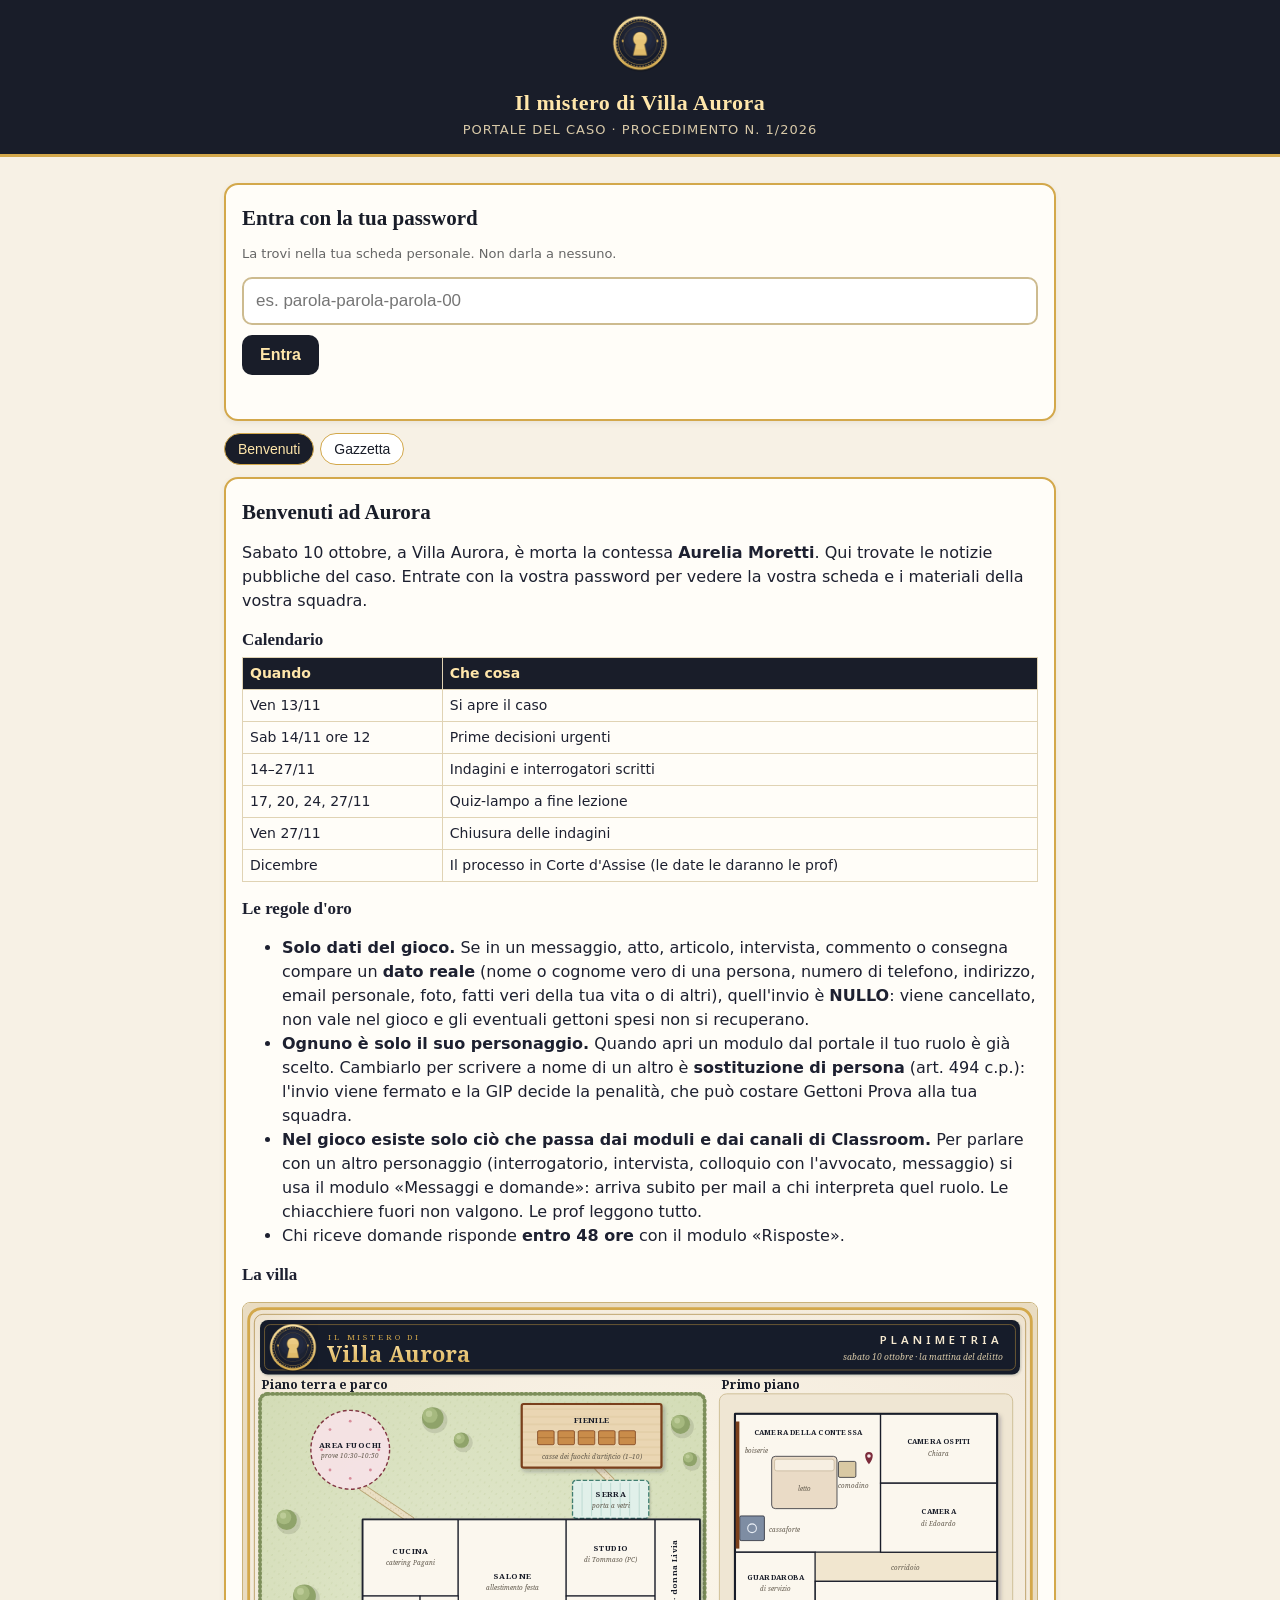
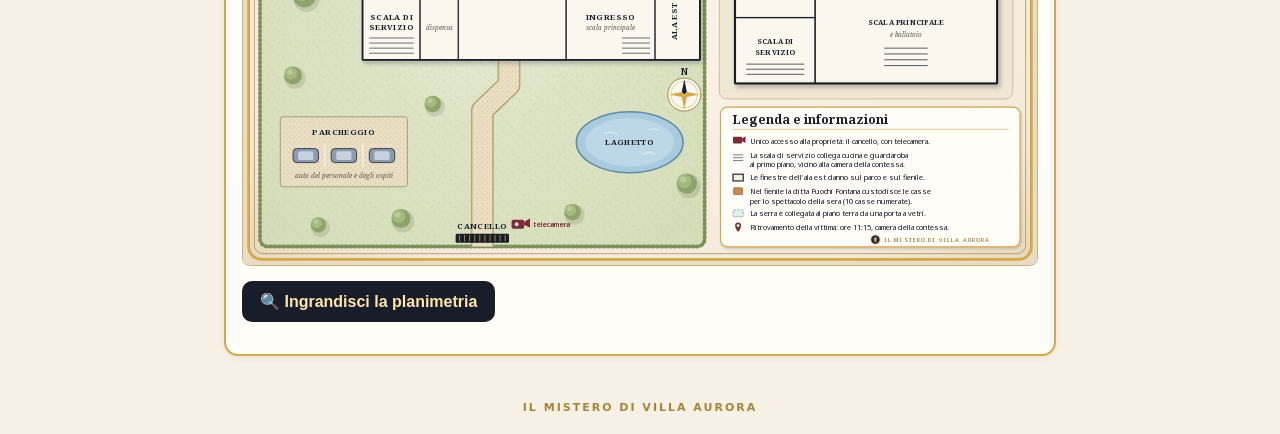
==== commit 678834bf: "Carte con sigillo ceralacca; moduli con il ruolo già scelto e carta di chi scrive; regola sulla sost" ====
--- a/index.html
+++ b/index.html
@@ -12,6 +12,19 @@
   header { background:var(--notte); color:var(--nome); padding:14px 16px; border-bottom:3px solid var(--oro); text-align:center; }
   header h1 { margin:0; font: 700 22px/1.2 "Noto Serif", Georgia, serif; letter-spacing:.5px; }
   header p { margin:4px 0 0; color:#d8c9a8; font-size:13px; letter-spacing:1px; }
+  .carta-pers { float:right; width:40%; max-width:250px; margin:0 0 12px 16px; border-radius:16px; box-shadow:0 4px 14px rgba(0,0,0,.22); cursor:zoom-in; }
+  @media (max-width:560px) { .carta-pers { float:none; display:block; width:70%; max-width:260px; margin:0 auto 14px; } }
+  .chi-scrive { display:flex; gap:14px; align-items:center; background:#191d29; color:#f6e9d0; border:2px solid #d3a84b; border-radius:14px; padding:10px 14px; margin:10px 0 14px; }
+  .chi-scrive img { width:74px; border-radius:8px; cursor:zoom-in; box-shadow:0 2px 6px rgba(0,0,0,.4); }
+  .chi-scrive span { display:block; font-size:12px; letter-spacing:2px; text-transform:uppercase; color:#d8c9a8; }
+  .chi-scrive b { display:block; font:700 19px/1.3 "Noto Serif", Georgia, serif; color:#ffe6aa; }
+  .chi-scrive small { display:block; font-size:12px; color:#d8c9a8; margin-top:3px; }
+  .esci-sig { border:0; background:none; padding:0; cursor:pointer; display:flex; flex-direction:column; align-items:center; gap:2px; }
+  .esci-sig img { width:46px; height:46px; border-radius:50%; transition:transform .15s, box-shadow .15s; }
+  .esci-sig span { font:600 10px/12px "Noto Sans", sans-serif; letter-spacing:2px; color:#fff; opacity:0; transition:opacity .15s; }
+  .esci-sig:hover img, .esci-sig:focus-visible img { transform:scale(1.08); box-shadow:0 0 0 3px rgba(211,168,75,.45); }
+  .esci-sig:hover span, .esci-sig:focus-visible span { opacity:1; }
+  @media (hover:none) { .esci-sig span { opacity:.9; } }
   #lente { position:fixed; inset:0; background:rgba(15,18,28,.94); z-index:50; display:flex; flex-direction:column; }
   #lente[hidden] { display:none; }
   #lente .barra { display:flex; gap:8px; align-items:center; padding:8px 10px; background:#191d29; border-bottom:2px solid #d3a84b; color:#ffe6aa; }
@@ -85,7 +98,7 @@
 <footer>IL MISTERO DI VILLA AURORA</footer>
 <script>
 "use strict";
-const D = {"v":1,"iter":600000,"su":"enn12mWjEd5s6S7zuJLgyw==","sc":"R655NxmLfIzAJfrkYoAx3g==","utenti":{"3084240c117ef92364b5d68256a216bf":{"iv":"SBy/zprklHX04JWO","ct":"7J9gDO7rUnYD0jaPXGh2CD3TKC6ZDHK99ITWbUATMhdZ/mJdsYmRKIkek7OuHUjC/rVSdOHEQZI0QJM7nZlF8aklKoL8PhhCEVSwwjehUs4bfYXNmREtNV4m3qVmzSqq7uR2mEEESxgvGyfue3z/l239Syo6zx/2DzZU2MT7eVkyXt41QlN4Hs7a8B5wlRHNZ4O/XDQXXVsU6VR3rP25J/orPdrTf5Tk09M0nrYaeTz0JuLJIKjykouo9aoq0SZY+WxQvYumGl+PhHuYfpzSngQDsxIlNCWtfUEMLwrfjzJwJV5uaQe043GiA4Pr+cxftHges5+rio1xevhDQHa/lv5STgRb+LXBlQbFGAJruHqXpRtjJAVstzRGhUCJtC1jQMUapFuQainRf0jFeymznPJxCfHebHtB1aJu+RNqlbs0wSmMbfKPwLk1A78uMA8CVIe3YYe13IowoEc9cwpUF9IpHgRcfxfYkySumg6k99XV+xbN"},"233e46f3190bfddfb9ba042007be6a28":{"iv":"wCw0B4xoE27R1YSR","ct":"x9WLojHzawzKML9aOOYrNOsy6g6HYyYCV2Xs2kuUsUVavIQNr5mva/nKth+Me5yZLiwy0NCANv043VH3CBvY1RCO7kz1fczb9E1cZ2gPqq08uXdX6vVUY3DAV4IjOLLp6D/eie+/s+L4ZAYiGhAoFqESNrxz8bgtyVzyLP1aOkZC5VAiJi90jC6kSl0Oysce40soSFq4X6Pc82IazhePmdQpP+01iFR8/h9KuEh5P3txl5vuJtDBCoT8iT57+XhatZdbLom82FWdhynsGRXQHC8skJiGLivz0QDexdbIyK7LVTTYHsBwmtu6mXs4Pw/85XQix3IveoFBZ6xUCg3nyivIuac8qXil3pvv3/Edf1aGzsJmh2kU56qP12zuwq/TJ5PL1du0PGHQ19Q0ectwOTWPUyjeBAK01Vc5F+kk7zViaLSO7TbQd+bCfQt8W4nsTIiHQxk5XyTlFamngijMmrFimA3X3i7vg98K9eJwwIXzsny2wb8gYqhFkl2p"},"05c62aa97a21c2473a371b4a41ef404f":{"iv":"vCo7zMp0zOHO0aEF","ct":"KVN+hYGmqIePvUYZIwpL/0/Ng7JX5svDZ75R3/34NeXvrflV0bNTR4ZRsBavRXaVZCDk6wUjHlMRRe6g0mpYnlLEpasYWDIMHSohWDbTTT4Xw5XFmox42QS+ONP83q4QC8dX8OBpfJMMUuPqDt2ll0x75wSo9UuuxuOon7iqSa2cCsh6Zl9BNffK7PYMpz3U+dB1SBtdjjvSdOI7fKWL2+iy/geVjD6Cytb0V3i/05DdzF1B2JQXCA9XcWc9+j9rl6370hIxk3Fbbrf8V0ubkTFMthemyMVeTq7GCU7IKtmHdUbSwKBIbqU5D8euLcVRD5iqGaRV7N2P4iQ0ddg1/nHr9e/6Nr3N10pYx2kvwEZIvsvq/cyeXLopxTkz10mDW291Laz50g1AL2Z8JiVGBubQqvspOXR1wBX5DyEUM1lBHgNhJDP0EAcV1hMlgUBlpH69XN1mdP94zkoxP9go3JYTAHwnX9FmzwqQEOWhjuMFX0+s9+CHAVst+A=="},"23fe6c857409ecb968af72564af47619":{"iv":"EkQMUV1i2fc/2wH4","ct":"lmkEbKq/tJqZ32bSLSXlu8unVk9GfBiZWeLrqZH8LuNjfMmOUPZCzzblmo/8dLb5uoPc+aIVEyMApZEBTCblmL0rDfToyboZbmj2KdtL1ybMcusWMslAt1FtbJj3N8KV/1hNkVdEJHfjj6SnHoZiIgCxvM8hDQZKy4PDkW5hTXucRUlw/xBjxDgroCEAm0q/iFJvgyQJSaFXk1L03W2eAntZwEXKeo7UUF7i60Q6/Vl6F9+ZsGuv17jrZ8texxAVHFIf76KIpuG1urf/EPD2wXy4ONuoFgACr5Q6cfFIR6ynS+RiR+eGGg35YJwlp8iE6mDtC6sieNMLZLy/3iXQYciQh0F/iZLDh+jBv2t3U54yQqshcyfm7UaxPHhu4zMyTpGtBPo8kq4j4zeU0MZdGXlTaKZVTYYfkJpFRe4KW1wG5kmuBuoVQyw9aP2y9F5SPNxKYKhw3+7fkalbZqYY3vY7lP6XWrigXLktD/FCM4crbVhMiMIajEZMCw=="},"86e055c67d092d367d8102bf3c63a8fa":{"iv":"/oeZ7EkxcJyb6eBO","ct":"R1PV3jb82odY0l8u1pqCI4LyFf0A8/jD5nYVmR0nJnmdVH4HrdGitO30RTM9eE3AXTH33L06kPmFebkz7Zemp84sioUseFhB0Af5CfNRAYQnWknBjZROPfXY1xjNck/hCT+VlZO1B06j2oqlsn3iR1SxLTQ5551AQlo/387EoXVJD1KKoeHtUzHLCmcccvDcCdGIKNSY0/[base64]/VkLECeejJkHlM0UZjdEbQPXIjhfXbWue9Z3Iq42rrkjSbgFdI0JbB6zFam5nL3hDKtraefIOHLdl8+D1BbZC/hRgZdbJyus0IBUgtaa7AVWRuLRe8mVG4Bd+F9E8bNjG7eWWMXyZdj7QSzmZtMTLDY+vEKknwQw3cBlH1UMIIwDW4DjP9ONk2FcHgVLovC2pwKXN8CuZjMRi0NT0FMXKdkm0E7XPflsJ+EADglGnHMP1mo5ATcqKw="},"797627e41931d6937e1700ed53c31fd8":{"iv":"k1FkWzRnNO1H6GyJ","ct":"BMFKWxrjQhS0qckw+063dzyUwgtK6Qj+8DMm/6qPASuW61dyiNJcQCWjnxBaft62DxSF2oudbX+me1mfhASqiVKYfPRKsTj8jdsQbpCCFKrtW9IQJe6oxapKDoYewd8NFj9mZzhXmLEL4+raxebp4LR+YOjpCcFZFwYBgNZvzJtaGdaDVQraF0apvLinAjLZTDT+3GOZVbZV50v319EW8QpO/JeSVRSGAWdCSC1/QXqoFOehv+oYCLJaQ3w9kEUOfwALZ1WL6HnxvNxAYUw3k+soK+6MMGXhx/Ub0L6bIF6vze4ugwVkLsuUNXfkakMBIdy9qIIlFRzjiLDuFO69nl6xpSRHHRHldDIHNjNjdXIq+e4S021VX7jnZKtA+hCMsKK/HCYudVtwULAIjwO+W+1FX2FGt1HrWEuiBhRmgwPlRWNIswAA++sNBs8seyblnMFXofERYDkWx55vTFTegNFWQTe6It6RNcAszuqBuJ20NApz5eRBNc1vu3Ss2kjrQq/arJZueE4FLd3zZzn6HP3LT/4z2qos2eK5KW+x5aLoYyWBrqJkib1l5DAsIX359vcvmotmas4Ie0g="},"948db81b9aa8a6c28ae48100f0d65e2b":{"iv":"CX+2q1hsQcpj3k3s","ct":"UdKk9lx8K7MlAew0M65x7Poez7ANYtQMf1r95BlXU7u19cn6MAi3fm8IciO99jhid91CqMijSs+6a7J2uDbxM2gTk+0FjuWKjJDL9bwiV/taRbEL8lHHCA02Yx1yQdU8d5IXEHy6Lq1Hv/oIgyZnWNFD9SEL0v6YRzglfNYo4BWzZXgnd+bZDhrDt4b1YXHAtegHphhgny9H6R4KJJClNESQ2444K95nH2qvNZliDelqcXjbxA2Nv3V7uN/tvLJ5VXkN/yRBShgmjxZxEesq185BrOECBaLelvlBGk3ydZhmQfyGIA+6/+JS6Eo8WvzX61qcykmfSpx9odRNs4YdYBrMPA4gFpVoqspjweLTgyCkCsoNa+P2R3oLYPY2wPdme+F8YURnKn3SzmgUC0ESeIv2TX9YUevMuyrGk+8aj4Vk3FYTkorBHTEUUzpn5rVC51VASJ/Kizmy/r63wOq6cq2n9CzfOk7fviQWhwy6Uqm3N76BNNmr/x+CrQ=="},"26cc43e6a2b13a115c61ed160c224362":{"iv":"qZhQvYFpYcyO8hfA","ct":"th5GyUzW8SAYj1jJehtj2RDkkTkwqJQZ7os9XME/3Ca+CuLFwlpXlTUPRKWOguJs4u40Pi91dy2dMnvt8fk4T5dI0XM9RAKnwuFwOvrmbPE5vb7X/rYoRyEup7zfkclC+atBjc95bh3vtdDGnrEqRpQco7+Xlp5Bc8jUB7UzLJ6CpYbwmdloQ4CvACiZHJZePFsM2Pa+ablUjkrrKD9dHJXHpn2oeDuEI7W1IFpJQsUtw5+2/yB6kd6ro1VjXvLQ+IXj+7/vw/bTUPMEjBFG+bHlY1MQPKhF9VWesVGXTd8rqnWwnCawP/ggx/VWKGxDoUDzUp1d36ZpxUVC1yRz0SjbesakV7Jkcls6jvbpxRbqcwg7LgWUPgYePF/[base64]"},"017b01c5e67d6c63005306f6ae6467c5":{"iv":"SmqAVKw+NUaf1XC5","ct":"x6YdWt39Ku4h+Nk2PesF3n3xqY1RBslUSsm+n1t/aBIvryXA6tQOIkrWTbCxBSkNXh4BRUO22Gd9ldINlxvFIEAC7ogAYXBoC5rkQ9x7JSYO/WHfOix78/bQBP+lyCQHMcdQ2LmSsHxrOmr4jrL95OH85U3oeh4hp88Ncaj+opJ9vbmnMWcrVLbl88+z59ZVy23NGdjKv/dElC5WUbYOrKKMhvCa0XO5uX7sEMUrfFtlgSDA7+gAMqqQ7pbD1Jko6rmw7AymT+2WAh7UgnI6nksfzwygypOZ9tLiz9AC4exBVCQ/I/enVP8Lzj4gDTWxYc6S7jomp566mdFZcd5Vpl4W1UZ/ZgczkNtnW95LzMkrKQcQhIx1YSKqOQLIg+SYrDzwBOHq2hyBrVPC+I/hKzA5Z0TOwVQ5whVIzQrEucEWP+o8/M553Rylfx2CFq5hkpeaxtiJhV6olvCDjAwj2wapTHC7Hxp7aTnDxOJ7+Iq0j+9ADssUmzg/PDa+4oV6RiU4TQ=="},"7dd7b075e260fb80448577209ed5bc64":{"iv":"EDQz22LjUOwLD6Ou","ct":"t32qUuSeyxgudz88eFH+2avEnXPPgeiLU3pBSdfHG1N02/FBavOAfuT4ggL2j2Mvy3NZutYQRq4WPNpBwoX0oFSdRbRecrVfUUmHVMgBkQUZtvYMWuW5apJpk1gA/g+0/7ronYgoDFguk0sniwsshn1DSBI2F7IhiIoYskO4OXXBAZ+E1ZGAfsEvOVmyOHuRFe3C9HdPEL0rb3wGV8r2aXuaNJ7QqyRU2c/G0uMhqe/lYF/ztZThD8wy/0fhnKA3TwsBa86CdZTuiwN0r26qWaU5bwv9fmj30OdFLGQmRHw1k/PST0kC14CDVQRlZ+NNA/+NPp8mQ/Lyo5AQY/yPNyJDZCDhvEb6MbrZS8vuwmqu55ZACNR+UPy4+tEWWw3lSSbWNlMI6zR6wQXitHnzNht7OJ6hbGPCGCA8ZM/bhbu+rM8DrV1erMWPId8cbnnnHGIZpb7wtReuYwEcPDWc5xEBWpocId3LMLUpvAjeb7UvdCGEgGmniEeVEk0zKqbYasWpq2WAd6g28jTaQjtqwb5wU7DihPEaFkjCFk6nGE4nZr/zwy5icgogubNqlsLcpbxL3cBw1/S/YpFpomNR/w/jlgm3YVo6u4nbO3erVjIwTlmtTA6sgdjOI2oGGe1EKDXHfRfsJIab7usW0q5bpHAfaJrPRID/86w9ifHmvlGE+SbDY2bnTPdYr5LUn+ikUNTaRQZQYA4lS32pcwnK0JFxRf+0VaitNhEWBfpw2lP3kh3TJt/hvyPNPAN6N6iJEmlCsz7bLXlGg1eoY8e7R7bTnCzESI68cJAqVnBV6SAMPcFQDLjIIr/kbT2BcMlVrz8o2HFz0OJlWYK2rcP4QiK/iLl9ebR0yUIU7tS4stamR+K48iMDVweoP2BkQklY1l/fBlLKZW5EcUv4sHKeQ0dVTsFivIw4V40xdRAmwhLj/TucTqS9IGnD6ja88HwmHqVeEv5pRCJl/[base64]/yGyzcJ85BXg94ewCaw3U7hI1dx+p2vSYvB6/2rp0iu/nqAhxq/s+JkxvBoD+8EFM9SI3nqcniTdMpVq8kZR07BkbMq8k5XMmQqeoJC4m0evUevRgCx7bZG18++RjcC2Qj7pydFVMeMfyJ6ie1rNr5nuQMi0qMZIeOTLTjBMJIFWokoGX172KgJPdw9kg2W/GIiyAh1nK5HJ/hHYyVRj1nm1PwONoUN8M6Rp6cWycwMRIaj03uUEyiWiWZAJ5eEtb43jycqRHLO6GDLcPXZOM+vRKzmhodr1UU/M+2O+Nw9PBJrsT5ZoTcCbO9xnqdebuX+Dlb5pZ1CoG1RbbS81UE7ZLChi5TC0RqM50omnN/nTOjh69wZPydXvvgBzbrbQ3T3eIKb6fek/m051I/coLFg4frcuf0t7naFtWVBHCydIUBVUaGQWL+gquMi6/fNSzop9ExOY2szLlQQW2VstEuYkeAluIyzrMSdig2luqxvsb4D3Mw2bdGiecCMEi2J/kobRjT2HP47AYaYfItPy+ycNiDM3PRRWVpkEanUO0JCYZvVVilYVjcei1c1YmrQH3VfQDJ5To3vRpNPfAk3XkHPuL9AW+XOvUSF3uEii0bSwvUhY4N97icJxic8M27jcnaesBqMZySw/Lly3Rctd/R0w2Ek3emcjbwcml7IV5DGtYBvcQbisly0ZiNnINkGkV0iL2qsRPFu/nPjgalPscaBsQCCrWO1i+47FieMdSdRCFhD3PlRz6DktUxaTi0Y3YH+0GH1kgYOOO3J6wvFxCk+0RD54Oe5ze5b+9W7UWg5r3tqoE7ew44BUc3oSiGVmPOGWVrzoUVld12hjt8uRajPvkHoiBquQT+OKGKl2BiIG9OJ0mJJGgjbQYnDIS/hCusGbcjpjqOEutjlAyNM1QLfTvwBY4xT5UjhiFC94HJ7KOp0bBJrmm454I2mIeADXb/caQJpQLG8YshMqqQBUP08N+cP9gHPD7MEwjD7aIeRkCk+Uip8C13tCdg6O30GbW68Wios+8lPBn4Mn+JKEn40cMHpjBU6X+0oOJ0CjF8/N7WBpq8sMZ239tARnU//bk8wmZOdixz098oNKvfl26vj+P8pmrsvNup7qexHxk+UQVUN/LnG7hyiP3OEpsf84Hh1SoplQIzh/L6fq8JQhUICMUqSAAZH46Ejrf+11jyDMJhkN8w4lmsWrH5EyD8Wcj4vwtBFXvuPk50VocqAQytVpXu7Hy6KZLkctoVy/rwVbr5rUqblgQ+zvoDXX3DyoA+ugkCsqTmzlRIVhfLOdCfKP3sptT+5B4xb+GxlKhGS/Fu0nd0Rseovylo0Rd/DObHniVSQ1iZvmE8f2NZZcrGkJhYofnXoUhHDFjHuIUOWN5Cpp1si05k/YV+EmdRiCQWrLKSYvIxqOkHPmffmJphWbpx75sw1+h3rC7xL3oRoCtizHTG+nLqbfx5WQBrzt3Gejhig0edZPKRKNOuLEeIyqej+5Hjlvc7ygWeEuXFfJ7tPNMa+bhLhSyU4XabFKFw3Cbaklw1Y53YpNC3QbDeuRe9BmRNdrD2VEa8p91QyEXERvP1SYei/lBheNu57BQK/udKF7JvZd2U2v1paYvwDIs668NmOR3B/[base64]/WhzhWdLlSKFQOJEtb8+GckLX6k+EMowJZXeLZh3k5ZqlZlRJjKZfWQmw7v3gYQbO0qZxzmqLWJ4zEPYHk+zHAvgtWgGSEI6D//QDhPrX7sQKF9I0FIslf8NxhHG8edEuUHNtjDeTm1JGyoRYNIgJpcukjC7/[base64]/vBmFgY+Y56DkFVgRa+j9GqSlbXNYrMB5wb/L9DiDNyvFkCJcjbHH1VacRnXK+MlkDpuVSQ6+vg5sz53+n5kvZUQaQH5EiSI5gO2fw+INHXb3UnYQcpKwN0MHpjgL7NePC6h3spSsUVnT9Lu9LVGU6frO9hCn343OgAXjF04UnBiQRCMjtPTp/6x1PwearLhUvqbp2qIQT/5sIowrRt1RQs7qkVcC2ytax2Xztpsuvat2l+PSzESOXeSeYxCXGWxrUFfmUeUMWZBn+HK9Qtui+aVTVHsUf7pQwA9uZ5s91krc6/GKdR9Z8HfmecmJ2UlyVUaT8eEw+WaQFcAiZCXT7EDOTGWVcm8etf7KlrEhoHlisyVFj7lVqQQuNyGJdgBU//g5nqUeVbamYupvRtlV68eY/dYIySLUgpYq+t7eJrN9vzZ4xt5ooPf1BuW4oq2W99ANXj04hrAlbR5dAdg8/bxSocjS9gOhZHTRu4AinbS2jMhA/uyfdXzXvA//5pq2E6QfmXefBihcHF++dEX8SPcVJHYmdvV2B5Ybp8C6/q3/HP0mqHHs7kmHaSSFFu4lCHeMWXnJ49huRPaIZ5RgDOstIBs0/6sOkYiH3Cu2lvUWvXIZs83AEjgAWfeuP5hYsvopH2IcqGmgbdgYdG3qaou821wRprkmHF6r/VeiAJIkeiTO1aVqitVKnDyhZJ5l80z6KxBgz1RTBn3A8ayZow/9wwpsvpy9u1zGT5YiGRULogUyMHcn0ybRsuB2qetacdNGvTFFSNMvLrSCgKPCsSqZ4DUGq81fhz7QxZ7gYV4nD8ecJXxt9tA+7o877+hA32e9Fhz9upwWUZzTOXCFCIvjeCo9cHryGvdgulsaEosiq7demN5Ja8NfkdTarLHA8u44JJqHpsGuoiSntrnzN9OIW/4RRiW83qd2nBvZ6NeBobMlpvmi9/sCmmsHOQwd8tP1iRknuR/DPZI1TQfxjYoB5kPa6ArjxL/+YFS5ykkeo3gkysjyKoK2rlkMOjKZLYXWZzpZWbkx+gLBAqXgeGmF5TIckjIzZ3/+uSIRUgFzBi8h2Hr5IiV/rONcUIPNouyoSjn+n/n7Oa4YoAOdJlcXsUBMqpQ+gfhDv+MSTzwqzRYO7z4A3AO738ky1Y/wPdgSIO8QEwNvRqeL8lQaUifSnffjVTMLMEhJMjf1KCBgQ2xOUkKL8H9s2SeerwZfKzPrAnBtYKQTFn2+KPwJpg3Eli+bDdQKA++s0nQbLYAWZpFFtGk/o2m6qtaKpe/KvzuOhTEKVD99rB8FgBJfpg8mXgOomw501X3ZiyZsBewWQ05kgBWohU14pz/SzrAgjYky+W3E+MptPUxVUSaukH6sa1vWd4hapFYQiAhJjN3PpPOMIwP1elda1/C9f1wz5Gq21fiqeIKMP3ng38lkJFGdbHdbBc75ZJSheGLHxPEZvb0De7GpuPzxm3hzcYxkdjEkhRUOd+ncbH9cfSOTc4SECez3Q4QD2TrIBgq2azOo9gpErSWoUlXiMYeBgqMgd/My6HwwXnatAZzGPftYEnrk/vWbpda/CbxrwwwmbdjAOtYxkjcsJ2gAQ/ArdOtdjpbF0Q74UR7x5r8JVIZdRX7MdckYhPbEXjOls6lvkMA6q8Mv3aa+Bfe7dkdMk9p0rEvSFnlwZsq7fJxjSUAdoa9o9hL5DoyTVI76KAZ96euOqodYI4f4D/OrJHpNA620VscfF8cIzfPOlUsQECzzerNSJaLIneqDF3nuqyB2X8Pk/XLNVgBYcdHcp/GLKzZdF1nrUKd7QwflrTnbK1tdxKHDPUGZIqiGxdPYCH9cVfYUjJMsHUfk3qz52ng4MtKqDIsfIOZJMD4cRMhu0nisUnirFGZSYfK2VCi9vOL2loGpnBpD/HP/W3Mb+Lr5gCFiOkBz6lFJWCIqyr/cGRXf9uk1AMuR0UMpuUg+h5RjFEezKRZd9dO+emeE6qdunnKwb7o+/L5K5wD1+/Avlq2Ww97b2U5pFZNRTEW8cKnwPT58Q2XuEULvC6J/QhDFD3McpE+SauvNEEa//a/SS7UPW5VJW4Ghjap6inxfDScNNPHY2EkM7SjPoRlA+LfALcVP9F2cfyofyO4lfkqTGmfdGSrElLi67+aZw5J5lrnDAvqfxrX9IM1fU8OLV8+dehmD/uy/zsbBSde80g3RwbqvdmM5aqK71tyLFVPsOnR97mFT4/8VOV5Y6Ua24z9CsUEs2dbaZ6jB5iSrvF8/exOdkC5bcfrsOGbFtaWX+7GH678bZyiB6uk+t5rPR7We4FoRkSvHNeTwRBLaWjFLA++pL6wKQXxK5NPaktKQVjgONk8qPfntuXB7qMIqvnoEHmvov9wSgq/S2ABg74V4yYa4LMWpmlSzeN9E6aPdv5VeUB6ujxS5erMhW9hUrHEbSdj1Tn2l7GRD09Sbzt3v4pjTCTWgedTIDI5JsXHjsrTvxtykthnWXrDm14QoYTi6C9bBDkCni4GnrXqFPPVYCgdv/+rXK56Zj/viQpIXDRjH9h0SiD6Qfm1CggOQ+mLHy6s2znopMgBGUjgPudHvhqL3NzE9c0PT1bmR/cM+X5s7IAQCWeuWaaxtDflCeeuWJGp1cOQXOj8gKqCKI6Kiahumr/[base64]/98yN39Fl+o8MV+Nx2mtVWYq9jxiJjumJ99Mb1mUDpQA4CNUaYyWNaXxaqiNO4EJdWiN4epw9YQqQq25wH0ljgWD6EXz9EB/ddMPptHbigIF2lPYG/gzscjt5ycT7sX0VAtxAwdr3uNhAKad4mxSL5CLOLzf/DhAsyDunx3HE8VqKLOULtmWU9e1A8nRD6I/rBVpK+RKzgn9L/lnC9CrnsQkz4Y4VGGLXnAdN5OOmDoM0UDoaNkEnN+VeotyQOrswIRmQaSGAkvKMEZGFnVlA3RDaZbRcalEvTIGCuppcL1y+2X6EDAHN75bgcvMM7Le8d0pCD6SWlvq6Eh7ZzygOTLWphzZwD//7upOfsGmQmtA/8WwAxxDM56Fjy2mCwJ6Ukb3x/OL4Pwbcvw6I1vEXXuyOfrSiSqdDYFHHWF4PPHlRI17/b1VqIv+oQl1ulZwpx9Wl+H7RTZaWikP9MuQS090V2HkSM4bf1CDjqwVFPQMF/Aen+ft0V9GOkBZHhGpBCL7InUZm10Ffut7psStiX65aHKelrc5RKH/JwlRnw1P7XC6U83qyw0ui7HyhdGkFK/l3bM/teWO395fgFoYylS33TY/s3TWjLHvZ5se6SX+Ghmh3BuNO3eKBx6/bnCtIz50d6PTOCb39fc26gRKO6dHKmzyej9IRiOXjuZLx0E/8ktQ4FSnwomMO8PdGmEnXUPO12cZ+Naa3hVZXnn5Pq5ZxQzvwH+CGGWI8xhbwxyVznqXhQwvUKrqC0PGu+Y5Dqb36siPUVUCcYdTq4NYBzvR4VI9ck7lV30gTzZskPLFVKIqEUtgywgwiLWHLfo8EUrkXYGHPyoA53DsEiZi+OJNq53CfE+jc2mZAlchvrBY/gVJZ9qMYw9btNHfV6F8gFki3CcqrALURT2HwSn6+zprhEWnBpVEYmA7BzxdMmINnPfk2cNUTuAkkf64ZuxgNIltdR0qeJkg/yuhyJTv9pxJHA/Qx5ocgANq33A4qlRwfkVU7QVHkquq1h5iQSyAPRO2tqT++hEkJrMRYQGZwPx/2FruHg9BZl/37nOtVqwkNF+HepuNfhKHNiE/5EeZUhVNdx1RpoQv5Tkvr1rXuJ0dHiFucj1aW1QjrWxp1YoKRmyOQQ4HOZF7wLGSow/sejf7ZQ+NqOExPijLRSusnbl1/ztAT7wYPNv/wFzcUeLDxSQoCvkt2sPuMXQ71DKT8Yt8F0/9Ax8DU1IlIlGFYExkGNJ6NOa2f+Ol2GboNZKDc32TTOncqUejmtIATpqJAotJTX4eXMeWyfPIq1f4arvtM+ukJxsD7Jz1lwOEFsD9bxOw+dAqzj6F4Z8eRvSMC7mpnRKv+4OuW8UUWmAqLzWjQAwh54r5uqcGtj0BvuS/0g+yfmgB+cRaT/tPYIOhG7LUpY6AcpuQlx7XcKRlZxOcuZzoOWhTGiibhrJza4v2RC5pVhyyF+jzwNpf+nyv/Mh4itkiYYRTyEXwlGyO5QQYrIlrekfwj+QgJ1apsnTWnz4Du9iChRez1oG5WfTlD7RGMVMsJtNeijd2zqVK3uLPNEuGlq3rOO391kros4d0AntmKY9sjFHP8kCZ2nW9bGI042xkAEgMaoXaZ4KxLpfzaL8V1hbP5jxynwR+s8rG9PYBSCo5skCGUgugjRjFd4mJA//gqZJswJJvQHdAhb4Gc9lGKLjmJIDSlc/[base64]/SQkVqKL5XY5DZtJuRdVz5tkboWhEwMPwGNuAWJzvNthcuR0fRWCeBNxkeWLegGfTNyCiLX86JImQXWX32Ftw4/XjieTJIKUlQEoweGv51K+rIKAFkhr99JWxAeSUGZPu9ogKtaxY2XFak+ZZI0="},"1bdfdb95a713286a4b87a7adeafed186":{"iv":"ITkGdYmCmGMAAU59","ct":"J0v/LmZSwtTphUKwF9lHY8SICzVnLAfABSmcf7gnyW2cc41fqtdIdifthosT1oNZJoydjSBUPhcr/z3ewZyp5RmZ45u2zTKIB/r3PIWcfs37jjqFyMIKDHOlWeiicftWq8LXi1XjUeEspMW7EVIVmLbPK11gFjUxrEKE0OudEinMgIrFszNu7nHF0BPzOqx2IJgFCQOTPfGn/wiLwR92h3tFwUZzTTP6/Xyxj7H767yIDzygGvFRtIMVieZJqnuPh4BCga6DKriDI8P+JfxmPvzb3D9YkZFiZE4m0/7oSbYFdGBIYXaFWK4xu8py9anuGcvkX2gIuBFrZYrr2tXuRl6SJi3lYAde7yTRp7xZcFlMPUjYAZjKnoaka+GqB9p8fLFPTcgXI2bOOit5knNuPI2nlKcYMZyEzclRZrrJx23lw1J3XiuAO2pHRmf81IpkXGQhF1Gc6Vx2gcU/Al/id12gJZyTJY4EEKgvr58vdurLptcWG7vyUd1iO5hXfJaO08yRBXpnIfcFxgbCykTLYPagMaejiJP/BM32fM1TVaEeoOvO3UPE0aAnaclzpsEdnpJtCAn05TIzfMOcfHTROg=="},"9a9408656b941b83133d4594ecfd6aca":{"iv":"asZPuOLKrhcrRMov","ct":"Vkq//a7hJE5bh0uXJ4TysetIowgLcY8+nVb5HDU5b1Grd6RRI2qkLFtpNnndiDjkeCcnv01BgcFaAeV3WppEsRoo5G8vKKKHpiXcSNDX9fthZiDScsbAoCF34/SNP+pi9hSO/LLRpJXOvYeew0Zk94ra2yKrprS3LefPjJ01Qv9gYuSgPgKk/fZ66kSWiIdlBlePH6P1o7KPzshG0oe8qyrjfJrv3A1ku2HcddsRWeAmhc007+OHzQJDJuWzBfJdEhbONliZtCXlq3dVdjG1SXkuRnojbw0xJNfGvAliE/MqLAnrhXFAqVO9hIew3eNOdAmr9RSStX/Se+CuO5ajP9jl64kV4iqHp68y3lVrtVqarBJLau148m4U2T3bJV2zaxyZEQlh1/cNBRmnLaUUu0BgHI0s3D6LWCy4TCp0dlBTsiLvEm/6L5OPDXtWIzCrMNx3eg1GG2A2Q96C0yY3jhXPX9HKEalMl90q3cA4np6TrR8pqw=="},"1fc17e3796f1091bae6e1d1d5d090336":{"iv":"HQf8C7LIwQQiAD7e","ct":"7z2KnR5Em8P9r/eqAS4wzJO3wTGr9LuGtM9pjbVgRoewDLR3fbHZwIevwp6WxfMJXpGeCmx7k1Lf2czqyk09QOcit41zDMGZNArfb42trGRtyFh4E4ZRB6Gtiz6cS0Y83iJ5OjMPs4kX8OMrgWTw4sriyO3MN+a69mx8fYSg5f81T/55pjkXEhMc2EFMaUjakYbVbzEv1d7QDBuLyxo5pDTY+pO2S4qOe4oPdXWTmbYGjYu8zuPFcM7gnYULBficwu0/S2gMoAXqyTC7EqHQ0ITG3oZLFZmS/diZdPcvdLQRka7CfC4UOL+eiJz5e22fnTKzG2Js6Gj/zO/sLY7owNOYwkUwcvHeVoBVwBJUGz6KZXdHHoH5qJwbOktCSNBl18f6R8MPjrDsD/7W9tzgMNn166lXafWWsyDAfq5lb/Bi7HN9wi/M2WFrDNldzDyM4c3PankdeqfeAZnVbUV2NDyhIWD9R4sBB4cDEKJr4m8yjD0S5q0txtLay7cj"},"11866f389316db41f213d5de384e65b8":{"iv":"M83vdWojwNX0uRKF","ct":"Gge5GmJNkIrJWXpyKk+npfUrxAAGRnaJ0tO+XY1ZEWsWQzSjYckl8BPbz8CTdObHRwIfPrPA1q4Ttoz7V/Epg1ca4AsPVTatal1WyfDfegdH3pPq0w3H3IQL8THAyUnJsSdnbR7w6MG47if+3R9nqpLY9ijxz/1jW8HPDUWYWcrcZfjMQyZs1IATOe8ZTUhLbQJN0pWP9zs4ehjhWfWhwJVehLTtB3ypv1wweTZPyf/7X3/xXmfM/VBBph50AieADyo9obcWAelBslod3flrw5zCCv8I6lB4DLlUIcU3ocHKRxAUdSDUSQGnwJ10E0Vu6mIU1FiXyM7tlhkSvkOp4S/[base64]/hTXSi7Qk="},"606584a553f5deceb4dffb36c0a388f9":{"iv":"KoFU37P7f02z6G/W","ct":"SM6jmejKu/wW18JxlzJ0w1uN7OjynDt7RyBtwHXaE68m+ef5mC7Bb9BcCyNhG4/c4LERdpYYuB6ut5tA13WwX56w8Tz+3DBGwl0KI1Fr6ARoAAIbC1Kok1EcGYXsSLlFj+8tepMc+Zy/[base64]//4om9+pAzDEGUJxGwqEEhEyd5I5v3LvUlsfDqreNRIveDGAPsf0KfvB9B2NzUbhvV2JteLmpkdz+OPKK/CHTW45jBV35vfXpyjTg97R77JnfS9+Hg6ifcvyh/3Q40cA2hg+JQ55Ftyx"},"a0f0cea6a35e40292dea1805543fc293":{"iv":"ck6HBt9nGPa596GC","ct":"XhSBH2l0AfreMYv//ZQQXMzSq6syrWxownX8zJwOYhL7bUWnLn4/C1h+8nPlqC1B6g0YeE0zsJ2YqU+kRFJVIcFBz1aXfG9rj96ySn8L9R11gO35x2dv/bsNDOb1pqCWGVrSwBwbPcXbFHyglf3EhPSO0vOW70RjnyFUYKNX7yyT+Mx94rF3d0OkNwBxkHxEdYs2cTWzf4KCmm2xW2oLWYuVCIgNrDdmJCnh386kQPXK9uiZA/[base64]/w89KSGZ2KNF8mr7kHYAwWrPQjyJyJF0ReSaUUxFo4q10ZY2fJdUSnotVT+26ok8xvwrJsto0QY4mDsy9UKhP4xPhcqGMX9OC1eCg7KbZEF1ICbSz"},"c82890f0770367cbb4a762c0da352297":{"iv":"iqAtRg9KZvkNvNX3","ct":"xMswoeS57C56VFU1vZ7/OsS3kxgMxL3NTUBT4nzNpCWawbh53Fznems10Rc8PnCV/ebn7lv0N4VM4ZIp5aDw9A2XsmbnbQksDDZmY/vufkvcw+JgKg63Sdo7mTgjOpvs+flahgs4DsoyXAfLcaM+YslwLJqdgtIOjfPkOLwPrknzAbT0GhDKWEZsC6L+oj6dTjJ8HI1H9RPKu6oBQMF925ygi41lzQo2gWHuvuNuSph2Sj4mqVJJn1yoBbfCbLM8EEjAz2KsMu3M5Al5X0blSKRdM36Do/1nELhJ2pi8CCxd4P/w4tZSwkNQM4/YEUwPnFYHerRMTkSMjpCouzTh9sqaxTj+D/cqXMRWoqpzlJ2MN60ITlGn1BzZN8+FqVMNEAN92J+4NqD6OsMOH1kyHDU420aJO1vfT3awS4k003+FngpW+6294minYKoTZA0TLwbMDgIfFQYPdfWUftFCKUas45CoOS6MeesTJjhV0+JnIwQPv5r+VAaW"},"30e76b89a80c325f7ca41ce8922c5d06":{"iv":"GDEkY9jG/5OOpmOC","ct":"7WXiChsoPurvZCvXOEbex2b7+m5m2RpVLkMUacoujQZxAfqT++pk/LUndKMlIWQX2zeACbpL3DSqjah9oGZbv2zm0OfQ/[base64]/QsGoYMdQJ07cNUpI1AThhTHxeBKO2Eccmv0U9O99qiWDebL+L+1gAKuK/aoVF6YzpYT/o1Fn973aWNKO6hnhP0nZ5kDuRc7J/tHwwcreQH3rsOEVK2gdz+f9uchV6tAJmCUqha904KehqKDuEh3i+OCHgVg=="},"b1bdd6f71c4c17370a66bac321b12d74":{"iv":"1sVnHRxAX5oAysjo","ct":"JvyKXi1gzaRYtkVTlXcope89IziCElWXEmGXql2R8unIO8iQppiNc+FXFsnHTR6jML4iWColabgDCvhEt2+ovH4U79uY2oLfth8ZgZxiBfcgXL/8lGCIvh+1gVZRX8jO4HxyRmLl7HaqLU4BzkmBBWGmQni/VNwc501GOGAxvD5wsyUn4AR4aNx0FwF0rc1NCKNTcZC1Htd3rJTnWIVSEdszKqzeaYsYnKUN9BftwoH5HtzveheUZAXOd0RipaCTsWy+CSe6LtQOYdcf6JEPgJH6blgFA7nighKgD1C1AmM2K/jZ+lUGP+wQ5xoQCiMtV7VYZRshotJQZCBOAuxksFUDLMpJWO4rN/TapIY4yZwL84uBAhpVGDfIyQA5Lvifqn5975Gz4a0XwxV+o72uCZrmvCRMIVJsn8ajQC9+PC5RwJHwV64ONRA04Gm90q7VrD6oj79MsGDgBp9FFk0ZIOr/+GYOTTyHWyC+01VBzzDZ0MadSenebf45f6KwQEyHEymaxL+FsYiB6CkoPcG7GnksEN/bjVW+3h220oiatT8L9hP1OjMvj07KE8Rdlwk5WRT8nvopNyQ1QLaUWGc="},"6b2aa9dafe539a7a5dae43d2aeb9c9a1":{"iv":"TwNnrVEa4SoBXgIV","ct":"h1CJHK4ArC5SYofPq1eHrpIzGvy0GrfABlhccr5zlBeVsUe4RIkl9Y6HqUQFHvtrobLoDxvFVkDkBh7PXMz54GI07in9TUQZEabP/O5Msi04kLSVbg9yjl3mLbaJk4hqbOmws4kTZdkqiTt74Huq/UzXDKNpCzTd5UzXJpWg+xJwku7n2anoNQdEtg+284FPRmPp51xkZs0lu5YdZTKbXiRquhzx1gIA1O1ZFFqr8v3/NkJtCCtk6frqQ6HoYN5dvypAO7tXuqC+MD3be1oeo9wfQLBEGMjTQDk0IbZCRnbEb5XKag16PFPJ7YmcaWIjr1cegTNF2IBxyk7HP3wE/H/8rSSawLuRmuuVMQ6AgKyWOzLyktp0OAaddFPZ4cK0FXIIDS9D4IHTTe1ebYwPqj4RSI8KSSguovI+w36aO21V2VUWfL40cMvFye4r0u5Mm02AI3lllTbo0Hac5IuYYBxrquiWCJVt6fZhuvWDphVIOkbEHgrWPC1k"},"3b2253904f31be72866cf1836553d823":{"iv":"swQrA/B7IR/derzj","ct":"0AgksqED01N+m0uwT/hxdq4De6o/XHvJ8Z4j1GZVVJ4jmWFDFdt0uDT8AIHlNLIYVM88dzoEKCzmVGN+4UbUAN4Mo3fNgB1BhFjcWoOn5pWsagqpDCXGl/UdD9ypgKrA5ect+VPWA5kSx1uuIvOtXt1VCXRfxl3GnF1IqoEC2X13XjUyci5ZRYx3kGJl9RFygOGW1NbvVF95NpqzGkOee9GvV6gK+DMJ/a6R3g/AkUjIZ9rjl3eYJgD2fB67i5g21MLTXe9sPnY/T1FPuzcRgYflo+6tUOgD10Q/TeGp3F969UeS1sHaKUx2mPowumd6oizKEPIkLFhRbwl/Yl+fkcuVc+jNr/oKOOtjTvUomS+Wl41jeMdMFp2XnuCFPvyWceBy+2WHGLy2Pg/twzyHFfDD0cBH/Hv9zYR6CIA9U4FZN+8cOOQ5C/n/ahNyCZsPb+7M76gZ5WhONeC6m8SOu5YfkL6kZHPr+d/EE7slpry4PLuN"},"9f63a2b4ffeefd19edf2fb48d9564350":{"iv":"cT39octL3U7mZpBN","ct":"QgJvcuVlJoJpddDk6J+Tk/w5sovVcX2mCx2i6YsRXdl3uTzoQohEsjfSm+m/nMRFhzhGNYYSVgatWJsJqNuVVqhD/A/[base64]/OPlxCYDCCDMXuncQC4fzR+oI6JiMCWG5bKFtmPYIEidBKWh4R9DM6eksQC9GC65EyA34hQTK+twpeW9xdSuclWfhjj5UNerZ5zHuKwyypveYRzLCI+fSpqV4Tz3uq0+AQAR5DH1PRNdlJSbXgxnDfT+imjpv2gTjS5fgcWV2/BHUPOKALNQLGk381jDTfYS9T2sIPXKt7B2e1F3cQ=="},"7699cecfec54185ac6d7f6c0e473f74a":{"iv":"T27etyOkgLlwdRkr","ct":"+4lG9AQnXg2AGwDuDU3JWEoxcuEI6ZC0SD6i+Topg2sxwBCyOs9a8NZR6l27fzu4ys49roQcTLaTvXDaGePdvO6dUAaZXo1Gpr7Zk2d5pml81/xilPSNzU86xP8Yh6zHW7wOKB7Xegg8OAMQV9f4D/3bvAdwOR9ClBRwfxumapwe8hqcs+CKxRU8HKzouE3g4jaGOWUKXSVTjO3eBUNIiPX7x9MQbr6tMkPOwA+qD/AxPVyU5dy5SdIDSyrRoOX87g3/bnmrZ9taTpdOzYQVHGN06fI0F4ZPUJs7VdnQSYKbB9olZBy28doFR9UJb807PuWxG3M25OpZmx+G7Dq05v419M2uBktXHKHJDLKVdlvLDe2KlBArTj7/HI0AMlC8bI05qWmlmVZLxmIa403LDEjcy60SrZTqYD+2hm2ZqU/YxuppgsLxTfsDgUCCeEZ52c/0YoUQ2yuySORFTseQKOAl9ARJINrIm8gB/SVGzUiYkjz2elWvewE="},"429b844a608b2e987a2a756ac018404b":{"iv":"knZUED9ktn7o12KF","ct":"hV4a5i/TQZDBIjGrCE2H29IQzCjWtMoyCyJPNdidqgqHOH4WlgOn2J2ggPpuVshLBobKWOT/depxej9RY/YE5HOphsUXhaC2p2YpNIsGVxa6H37EX4mIfanVZeKQv/4gVHLIKKtWo+YRaHH9xJrRfjaar0KalcchcgR9ULwiBVILjVSoW6CHAGJOiBdWkJiXcf6ZX8aaO0C+uKJECryANXs1iN/z51ywrT2954sFm/bhVKQUdiw2U4dADNNbk23yEUiPOKApJAgd8xTOVL74Z3XlzeBpD14LHTfRBrug+nZnHuO8iKMjZWpfPGJE5cqs8awnFAiMIcon7mpRbbSd99QRtM+o2eclfSsNEhbTq9c7chQczH12k9AnWmRjKuW3U8ys0r+Y8U6eoYK7V8+Ep/6jo4qF86WPoli/p6Mgq8+djb3SPkF1yKLDhDEe0lkaN/yyAoV1sPh/F7Twzf+4EBLt7MDQLq17llFYwOx89dN+vhWLsx/ISN9ROkhs/omD0eeafDRX053wTosN9ziBRoLf4+CEJc6v2KyLRfiumk+7kXGE2EkVkRnb09Y1ggSQdqpECsftes4b3A=="}},"sezioni":{"s7cf52ab4":{"iv":"6jMgTvlSLO3TqCNK","ct":"Wawyw5ZYe++xkMt07hLkSUtrYykau80+0upqdLbEMVSuADOe4Ho2PZ2LFKG7F2ErtEw2Fj5udqVZ5DgNj9Jr6uIdUlBKd+tzy76psiLK26TUVJmxJBdqkoggpOAyVDNqKbA3G578k2G6aax+yzIetZ0UKe2VQEQAaejShp/Bvm1QyA=="},"s73336fa2":{"iv":"TVkGh5iasEgf3FJO","ct":"[base64]/kyHE0268iRH0mkKHN4RNXU5cjL6BRw+9twiBdcCU3whBOG0W7T0QfQylnvuLngLHFoDT2wSSvbhh0nb/oam8ydpZTmMWeltXaCusVGQk+tPdj/LBi6vvfS0NU0v0f7b0JepJy0x2AALNL+D4wBgmzrCTr37X5j8XN1tuxK0Xmbi4yeoRdxp8/79iMno5sT3wxWEMQg6wqq0QGUz4e0FrpSCaVuXm5mPrlPCikXi7CUfQaomZE3o5XDVaZ0GCchlRK/TzaCzOlaSEfbra/7E7nxTaCQAsUdXMUdwIiAtMTAYNEqFxuMISRfV5fSKMxqc9zhrWzFRDM1OEGcU2YtehAf7YRjDOMDS4ZZvNfbBs/WcpAFSG0n5mOAhKoq93hQDdm5Tf/j+WzrbBzcgbbhIRawkxK8G12JolZOypN9pnFAzRmkP6olDulcYHu/gViqOh5/Y7wIaXozX11JsGOCsxIlnSVSsoTT+1A2Tw9Khr4QFNpkmTe8BggLkav7AefjXR/9eQoi9HW2oePdnSpeO5Rx100v7l1B151+f8iIQ4JWs58srHoSFDmsB1o+P1/uVxS++VTvyUGFqOQodHJgW77diqtuoMm6BlmQ/Rd2w8e/JmSfG1ohnKwXy8KejY+D9mqEIZi1kFy3D0fshLgV1V/forlZWXcAQI8cqzlkCe7FXRZC1u8zOjYiRphcc6jgylbmWzWG2+GDUT1qNB5w2wnwNCKm014ou9ZK3GivBdQX4fDD+v+PW/CNEkhwOZWFWXfjx1ebe17a0CPdWRtal8MsOvPDKtPFBBFuUpkMAIyLEp2icK4QJZrQVtanLwPYwPWXqHioxLXMBNomv4rfgq3uA4ryo0hNTdb5b9nbr+MJugVNALO7nl7dCVxQWuDGxS5ab4wWnZHcY4JLAuhZQGkKaTdRH1+irbtY994YPN90U1nqX/bXoK9HjO5pWfOCZ1185XSyFKG4kQOI6cp12Nfex93LBeJ92ak9KM5pcDg+FBEDMGQ/QGmVJ/47TOiE7FI+y9MAuBZTPXqaTvQM7JE515OrtSlQEZ58Och85js4Dy6HKKXokFHgrA4540cluoC2GaKZS8SQ2otB/1epaprw5nPxZNWOkgTkD4MK2bHWMs7aL73MOZvFCi6wmcheVzxzlMnDQdRGGAhESrjm9/nFj5/u0v22x/[base64]/mGRwTYtWGUxt6ZaneouGKFFOprobfUk2YyMLMd+iTsX4WdXrLNdd1iQfzOS8JT4Ujyj8JMPlwMGKFERUAhmuzKBTHee848BKzolMOAde/4m+z9EBzCOzWVJrVkTmXleKISixBQR7jMsDc4qy3Ggq3TSrAj9uWi3lOMVLoI5JsYkOiRe1m58CTea5dzySPE2KfGvW7kosQJMTkLRNg9kUibH5HqhtnbumoVnEZWP6YXuJiKImp4CFgEwTf/TXp01wtlkgQN98mN5YMyGcidMjHExX+KzTlSPTBQCL/UVT0eUeF6wDhEDfzm47lgI/do1LQAe1DIiw5IID+Dtim/GqXZmT9il7V6WNMulz53r7w3vWa1exNTuCixNgYT/Ppjwiw2cB2aKHmcCXItwiom3tL5eZME6cmuT6Q/P+6PRUKwq5PTv69hTZE38vVkpSSm4hsYRWsVtzMiWuVNjaFHmzx7Ig9TUDIONAAq0Lxt/3WCmN4t17d3Foswz+UQdi+c1ELitmBSE9k5QnxFIpRm7dRNZHFTU2oezU2n2/yF7yOKQT9seVHYCDYkv7yV1rFGTF0VmYUGs7qP3DpmdqaUw9KvV+rSKKlgy5z2W34ySJY345CZ37w9E2bH/Gak5hLAAt2qtLmsY/Vc4ldvH84aQumDH1PklLoMmzq4aQVUYdoy/WSSGAOHC7ndnb2jA7rgFS1xoDsBfyF5inHvX0TapGBLbuNcLtAKCHhPXeKIcpN/Hq+DQbrfYK0xEVbWuy6qbqnCBbwHbBHMJPqT/0ldP7sxBQ096S7Ot59s2RgYE1W6wm0IkFwmh5Zj8g/yPNTpRZ6Ot8aTw8t1jiHoPeIoSASb4oA7+v/wgsLYrT+yjYJ4eApVllaQchbXQgM09lMdCBbUTzOGtNluLH4Sr650JNdPye49QG3ZgjP/Idgvc17lK9+Z2qvAk1gYJCcOMtNb1tpcUt+0CDXbjtKjs5yUytemoApZCjANhkrush83dgKboWKlT5OGLiSScsknf74H/MCiUSIp8Oxgt8hmo8FrmaUvbJirXWddEavuIFRg1YC7NUqAVvqQojSGGcL4lthCmWkVVN/zUW90HsBNLrasQGwmp4EqtSfQEzkKk+S5CSQVGiO/DeVM2BAFvAGqn7TYBGsCAz5UZgEPmu+ikhD9htPS45EcAYMUBN+cmBtfn2Mg3jHG62xJt8FA1wcgp2sW4gUisWrPjLkQRm6QqcmbNkJSLlMPrRzQuDLog3PgF6tWZCT5/oGA/xdzxeB0vqRur3i1SMPqqzZHO+JRcqEyZfJezHPs+Cje8l80r30P2wKP+xeEE2gAFPhL7A/mrAS83dsro3Y6UtoBw8yHx6RCV/9w/K0e3nrVb9QZloCeKJOLH4toKeUXqCMha3SSAFuRKvdzK612Q83wnbv3Wi8uUm8WP20nCe1AN6QfLqVTL4G/Cg/[base64]/AEWv06AZoVth6dyFbs2L7SnZ7sja5YKaMS2ro+6cVqhQK6s3neOhfz8AMIA+IcZIn5Jh9lewBWcNLYnwEmuWQ/VrjaoZsuYp0I8YZbJ+nSViSF6gup9nTdnQ/3dDyUJ+NftKnaBkETkT4TQLTA6OUI+wqvRwaZqpx7zlwZrd5KfLt9HLjwvH8kmjpRhXMQSdpWNqjHF+taZXZ4sQUh+vwxlRxzhxdHuhlYtljeZ848JmxZLvjanv0qdpidB7TJAqljyjz1Ykv7kHQojXuFAJr11MHIhWnoTQ4Fh8cFcXw7Z0ui3aN/9LKwTjkSFq0oXrwVOEdscM1iZx1/3Mi0W3p3jhUN2AvWWMZUGdgx9VtoiFDEssw1lYGI+gGJcTbXwNbjKuDFL8l62uvsb/e2IO7HjdNKdJrcLNpCF2AlMS1NzTQdYhhwJvKoG+DgIs/wqZM1BObi8kSBRLV/qts47qDqYcXxWt8FF9NtqcU4oME6dTMj9F6avyZPfhlf6jHGiGiEJqdnEzmFMACvf4DqSlYavGS5/ILWKOwfll9cK7UPAKWug9c58Oab7wD/50tbsY/J5q8ODa0GbqvwVBIpmVlMaBmtrIZOEJ8/LUazGacCwp/ayo8ly0Zv3OS7YvBpIQ62HKUQN6iSOYimJgpBxfk9u6y/[base64]/78cDyrEnQ8eZ6PE6ZCvYYOTVotJvNo2FcsvZIx7kgiX9rW3HmnqhzKwPA05yedb1tBxuSzuMWweU4Y9cljWgk8FvozAq8DBXxhj4FwYK26zR+92pm01+Nvn+rNp+/pTfpVxXAwuDdEIt1i68x4SkTG4kk71ELn7/UzumpzU1XZ5SQQy2iK909K/g75XzK16jEo4wx5fH0bLzIXke2BHArC2TrWa5S5ISCyJgZ6rN/1wVrPsjVjF1FtpVomhlHPCiKBAKJRdf+ti2uk5Z60cg07QmGU0eFEEt8RgZVnDwdOJVrh1e4ryxeZSfKfkfa7+P8U5isMgD2HhNcKsNhoglPfWMilnmvcaMNmLWbCg8c8bDVl0GBZ4zADaWCEMjDHGchoPQ=="},"s62266f10":{"iv":"3qLAfRr1VS5gqA0/","ct":"HcyhPjxJuUeW7ArPik7DZXX+tKBs5TL7ZmzQPbrdkZhEm/[base64]/linKyY/kyoheFf8eFYyAjBRTUX+jDj0IL8HpxDxf54F9Wn22fDaRhDw7f0h7KteWoLxFK9nyY5y+XOWAPzsPWxi2ucufxrJOfanhQcO41IQnk/v7wnquZWFZjzouKan3FL+WLEkpyZf4kYqV4m6ax/779gfFLT+T8tgQDIyrNQVCTHCkjO/ohxmWOt7ogdwzFWv7B/+YBr1C2RBEslkqY9w0aW9bV5RdgOOpLpz6fuuiiP7Ip+9gK07yPuOlx3zeY90d/WQuXO3B/685ODU96a4113CnXZZo/+7DoLp104anLr6geEkwdkSrm3JwP1yphtvXI5TEQIXtPRqY3mTPIVY6akaMnp4O8YS3QQVPYHHHSexLFJYUwuGK0FWMcj49AGn4W2Ru8XNngpmGzZrUhmxJyRAjjB89CGGzQG7wpIGcuUD6jyEzvkZka2rGVS2++l4psBDsLURPw/[base64]//pjUifM9B9GpOkIKbM32b+UfbnC8fd7+c+0x25CCL6pwzsyM9MyXA/udYQ0nU8wNT2/aoVh72boGpjABurv+OcBUZkDXZwvJfkf6LiAd23/[base64]//ZqSqPxWn+NULfW+hkS3S1E6i9MJT2v7+7pr12W1A+Aqv+vvCA3ba9g27eKMtITaLLoiWfqBavgze3L3sHPEEZbQ1DsI3Kut1An7E2QCRez/mBuWp6fJ3Cm17/aWM2ZME3OvdVuAfG6TlTPsdxBk5oiDRgA95yLJl/s+Z+srsi9PtdUeDAvIcIlwlbAKiLFKCRidcEoDNN8qGYiJJi7304fsLnktZL5D9tW4ep/QhC/FEAx1gYqeGhKb85cS5HRIH578e1sbm0qP+jYdzHo3eWyaoKmvUX4kIPEAFYmG2qbYjKO3A5engZsBe7EfSB90fnOLQHgIIgnCNz3PRwY5ik68vz6XcYN3lITSOxda/v7NWUbYrBOA/FZZaLj1EIVMbKeCdtAq3863fOkr4p5ERp+sHZD4cjXx4hHEEKB4j10vqcOrLbZs1fFfEr4dBPdEQ61A3FIa/qeAPWe7YO32RWt9DKoYTE7cbFlUASlpFRbh4+eeTM9QQjMziundJplMJn2+a6IqW5VqOVxV9E88vSGER5lni57ZMhaakY5YW7vGFFW7tNrDyEnZvu5NcZNvf3lSqm05FtX6xr/Srt+DDwkKOx3QdhCnA0fzvGYFqWrh+z9faHOYGBZ3923fHMSd+VkbBzPkw45e3G66i13w2vD9uVW2Zp276sbXpNiN/U787wl+/xU7qJfdK7HlhBVsC4wd1WWvLwrpAJ/1UOyDwg9qV2u7ShhCK94IitEe1GVjAT4sAMRNAmzSnxXxqbhXHOkDziC/96Uxl7jBJ0/HhUtxQ6kn+5mfZZovhWSimKMbiPiKCVxaHwUSN/1ef+9ktlpL0CEYcnvlTRH2z4qKZyACvZj44qFblbVJosaTztgOIVVeT9V3Qj4lS0UnOeL+Xg/OoXjVDuSlIQinJ2x1qWlBXUynz+llN/22/h6c2+uN+WGO3RH4pBOTAXTGn5sg93+iuMB9SXxL47u44VM1PgF//Oza/ro9Z3M6iBgVqI7/8hMSjcTYSXOmZ58FlRDg8VQPSRPh5RmfJEC0Pao2rtTfaMfaR1bqB2ZH0w9Hrq0acvDok9lGAYoamMwlNXvmYYzvG83vVq6XlJ4PO1pdMr/PxQJnuxcg+GXH3xTqPVfoGig8fiqggIUMoxzaM4k/7aIoNYXgY8d2CJwQ0wACXhvyX7H4+27YZ5UDnX2modD498R7NK0GwKmTkKgOGwax9aUf9ZZPeGsHRuPC6E7NatYYaDo9YVH7sbRMmThEdbZmfYNcbMtbQQmB3ptCO83x7RMLI071grB/DLp6EsLloJqxTBRstynDhQQ3/tPSHvdLHSpZTZK5QXvt1zUgecQeBcn5GpBSWKVlbyXJIcf80GhYHQWaw8fZxH4P/7dIqKdRIQYBwivgYVI5S1UAGbGhv5BEkO1KxmZGU8oscu+g8d0RfG9nj7X2ud/qcCMVXjtZHtQD1kcL43dPUKllhltduvqV1DkRqF93AGe4/epLzQyYNe/kQpjv1B/WUZRVu84i40pQsNQRDTRQ9K3rW5846zx4Wuu6zVQLmoxckGEypgtKMqBgJYz07IYQ9gysMxRbMACvhJhNg+QfaeY+9PIAt1IeWumLnooxhMZx3xAAjDn7G2QfqSZ572bFhm+diHVTw8S1bG/BkrZkz7G6Fq3vjwywvxUnT4QK1HWFkQm5D8YbQr9XvqUkFg3XVRNfQ4mv4C+YWgvaAMMokx2Uu3/iCJLNgEGIzr7w16Pa6Xko5+q1IL6DjaJ4ibp48LRIwT2ytoklW57wktfLLuvmbebieAcIcbZECx4efj5zEyES04nCfk2BBkz2jX83JH5sKmYi1H0310Oh3xjzoinBdCG6lkyS0MjU8Tv2ZaBxTgNCkY6fm4oXq3FWmf9MPwRsYsLQr669eN/Qf77mTZ8jkl6wt4XukI93WIEo85E+zVgCA1vB1WuXrZPz4zl93y979IOlVkqU33golts/dHMA2cvv2Loxh/aEPzg9oj31tcr5Sspx3eBt549V6LeCYtZSsw/BiTxRW71DkXVXSyUG612g2d4IfaCzzKZkGXq9sSd6bu4X0gTW1zGdQm60W5THFYA5E8C7R/uiAmyD6AqGeG1OAd99s0fxsrDjWXPLr9VRRMgywCXxITgzIhaKsBUQlP6UfMeWruaYUpp8Zqd20poS5owOx2lAnkSa5OSsyO5gTZQK8Gy54nvjym5PIBW7qh47es1KIISccGekyk81VkjKJken7N7vW/K6ZXukVcYesSJSsQw+hC9UV41q2k/B3SmIEUEXSgOwQ8D78HqYFaM2eomjleDE2Lz3JX7yWeLwiuEoBa90ozOe5ofbWe30rrM5Lq62nU1EQnTsqVYBysbJVDtfX7aFT+tzxhEXtFq9gPE8aG6heC4U8MtaZc/[base64]/qLS839saelg6Bn7UhYAiaM01WJu2erW5r76AWjzvOAgT7G2nRTOGO3+2hLdEJ5iiAlTm3FGLXjmdOvjyTVup5PVBawpLqXONN+OkstkyFqPg2q/[base64]/NMTXQvqb8hqF4uG5eKFtZCg9224ACM79JDDgoMX31WJw89a1Lmn+p+XUDl48EH+ovn4fV+Hr/3vRiqmdEtgw="},"s478300e5":{"iv":"3gKLt0IuOgLkxrPx","ct":"49H3UTkdIE2saPzU2NchLlNtQBMv9qENcHWYI7uFdtHhEvrRjCp6SbgfGLfS4+Q7nlb0Si2Z534YKePEpQKdZtLae090VJrSZsH8yTdTZt++91afHcZjYjILVKTY87ctv4FUyW9zwn4284G9D6is5Weizc/ZxB85ZyXg+iZwjD+dFED7sVuz88HJTliQ+V8bWTLPyfb4xt4rsNmdrHaFRXccXvjPkiHtO2qr3rSndgxDH54eQJfxMzbYj91Ibe2Dwc5uJYFXEGv6/HOY/fWTDGrylt7Uy1Mh17sRZ1K7ZEqrLS/9h+TloDqQXigadFxABYLS03yW+VmDr9+mfLir0jUXvcayLVeLFz777JWULyM/fwQUMSN/jOMYIc45ctcgaqAfISggnZFjQn+MFtuhVSZg1DKeVCMSrCHTIUuj9pxbqUgvmTsfwxzG400x/ReKpL/[base64]/BowB3teIsgKObt5KTeZTWV1LczBgQShI5qpVLb89mW977zEfEv74Zq3hNfFmko2TCqHSGbOFoAxGhmxzqNkjBRHlT7qd2D6mwe9axGayaiNeZEKJpjmfHlU7uw3iZXBLwYZF27891qNSaP6S8GDIqsgLaTrK4tHUzGHJobCP+xR1HYQelgqis0gbf/284cKVKVUdMPqQYXCnwnX6kAOIHZzBenE6PrakdTJlJ2z3H5PYpE56BSv09DxyKjK5A9zUwT2mYNRUUgwc1s6QfUXzCqO8UttHiSuh2G/pJDu3tuTD686RbapfUPhinhHw4przWgtKiTDc/8PZy5xk00RfZNxNO7ijvylg0GA4cRes6/RbZZPm+7ekwlUppVnTQPbGhbIuml54stRgIeIHQOMRwCrYlwqiCtu2qYXWcfIxLHrVdPchBs10u18/52QAb5cYYJocnGcWoX84v/B2w9QpdbzlGSnEhaKz6X0eWac2CQd1pgdTOFEY4WdcHza7UZxlRH9OSAvOlQ54xATo21l9O6p/NiwZS4oj6bje5vmkjSpUPSscnkY5m66zs5pgdpVihoxPPUOeLE6yNnCegthj3BAKxBbXG5VndRdPuImpLyqf1zHuwbvn44UyV3CK+wooANBQkY0kKT2N8lWFFPDhop1lXEMhvqzYLXzxUxEo1/4REoceioKrwx9thdZ0nJNnc7tc9oZW7hr1XbJGhDV4JmKKP7It7dI938MmW5uszD53cHhEUaqRoGnCEbUWOxv0070Lbkm3LmRC2dMkm/lzoh7j2A9FMbLllzKKxYfO7+Do5yLSwSwSlijBdY0xrKIZ3p+qO9ONQcjMkDO8jXLTJmYFQcv4dmqYwSLKHwrMHYrpsQ7HCThN+V4+WqCqWneq5y2akbpQGTQ3SveD3XIcIp5ck8V1Y/LG3yGXe4+Yb0QGMNCiJQDlSvb9zLFCPWXx/F6RYK2rfzv/WDzymo04nosbn2RVvMVOquljZjRXqOKNFyPG+KRBoXH8kALIafV9a0iF8dulKfq/oBzsttS9CxObqYYRPkqvGeKFJPKmgWCX1BvwCEyZfIqnmgVYuOgpRF5chdsm7ohMe1ZATjkrEADaUAczGnMz4zMX7ps8msNqpyYnSAs+mNqfRqdBfSnVMBcDUDcM9ZU8ywZW5By/xbyl3UUNmma3I/uQr5JphiShA/Q+DEQMSRhYCpFoy78qn50pN0lvtxO1kGq5xSMuzp19QvKx9O9gecmZeZ15wovq7ePIpY0n2nZhinft+iAhYc2KnAjacG36m01bQsuZNtrSRDxhnf7NEOzEwdpFPqazHs7DQoH9WX0SLxGjqVwC9J6/oeOAXNKcDXZVa3F4YIBFmJ9ff/w=="},"s7b170ce5":{"iv":"4/eTA+6q+wmy2XEm","ct":"jIXxrZGM5ahutFwDiTVoItoP5Zo59IYs0qJV/[base64]/MuzfoDuZc3EFyDWvC/UmAce5Yuftlkc4NW9azv6vPIqNOy0/U1mc2fNyovdz0RWrNmrvJzCQPVDbYnSI4FWUN1l62gw1E0dtDyfPQYlro80wIeKfN44h9Bkq/mSG+U6Z+llozTk4bLK1CK3vsX4I9IE2RH7liy26FttD7UObkLIIXdrup75iZnlQU2Q+G1rnVtaRDu//loUWXjET7V49zJ+hUp6avxRMlGQeoJmu1/oYQ2kpYHkTGjCj5+Bt/[base64]/3mMNBsbW8cKONgx5kTfemqhxxm2830QJVfH6M/L/mOAGUAI0f2sMdfh2DIe6poSYjdnZszD+RcnXQZWEBzLaz9oUXnJSUz7a0TICjXDdV8kYkwXZ6x/XWewHrq4liftpfDhATN91Ls/dNfF/kPHEE3eXiORMo/qIbIslDbSKvu8iCdVZ9Z3+6jXPW7EdQz+GB5nvk26m4a/[base64]/2GfYSEpaja3v25j73Z2iAGXtNwaG2MKVD0iAGZcktk62v/bjMlUQ9DSnLCz9bIjVl1uE5IDilKyDmweA8O2tsvp3v/l+QYayheEAg9QWSPuLFnpjSSAc6EpI3rZTTvE3OyGFa9VfkmGFSrr4v6AGKe9Kqd5w0Honk732PWCOXp5qkxMafoCleYhkmozdmF06eEO9elO9+LFAPcDBW0W9N8is22+4qhgBh4h6aN6MdTeBYQJi6DE2Un03ZqnOpDJwlwyCpI4uz65xda1/z9fNj/mqchKe/5Tvzn7zLXXYOvu19CuEJ+5N4PWEzwJUuVJIV9Ao98d4Q+UGnt7iTS+LHL3wkT+jHNSJ7xX7RujJW99ZOrTtEHdkdsxRlOrdrOE8t24YT57WdIar5mTK/Bz1cCuYYzt/1Ly3AKUyLsIv6b01/FEpZk84G9CWcSbBGJU6OwaHBrOT3EZp72g8EeT4vKryE0BWChWBCyjUyeFAf18z1Lfn+YKzbdmzkqtExUeImWQIR2TG5An6cxB2jB7psPONnj9MpO5ZOYHvhP1s8IUmho56d0Sobx3OENLgAaAiU7UvbQOzDa/lbdgs1lCKSanB0ZXpHxV+Kv8DjhDQ14hwtslLWQG8xAuU8eliWirApyyZJtTGCliSeE7PFCa2k45pU5q9g/CBvIZh04BQyTpP+ViH1p1ylRxYXr+lLOmejq5QJznoOUKTsQL+OtJ0B65YBVJbO8/jmZzFNgLJzdEYmI3JqLCv5lD4WSaEfCrpLpoiUhBcbP0E/DHSPv/7hRNdq4W8MTSDpYNVfKjwc1BtUzmgoO6LdnMd7nLin0mTWVOyeiM2I5+ffZ0btJEeZecogkc0REKJEJ+0QYZBzSKdJuru6GiolsWf75V+4r7rhG/MLf08Twn8Lgo9GqfxhSu1e2FqHi6do0llNm8kKA/rJbXJpf0ltgbHXnFtWjplbmh08boAFdxiI0biNMJ23ab3Z//6NQdC2wzv0NqTeWnXZtDpQPExFpjpIvHxrdudlIn6jVNmNXFBcIUQsZ8ISlVv6uuOWeBvdtHHxuA6+88rqF/W7M7BzniZpFKAyxlP5rfudxwPVEHLk/nPJ0pt1TbKXYkBLn6o1MdABmCoyG6DBbOW/lR1y0baAvaTjZrhpoDXt1hHqN2EngtE7hBm21D2Gi5ShZrG9HrvNhtVWNGoUuQtcTy4E4tlXG/YEkSKIibIEo9RhOlMGJg5KrXqpjIFijw5UWWR1jFuQ6LI/yYvQg8vwdrIHnHUFIfAGwzwocpFnLhz4eweT5/Po1El7tvj5ccdSph9gYAogywxiJEDux7+UL8ERvxb5ChNTAuY4m8WgHyMdkE7zz/O+bT71TqX+T3ttGAEuxvyQQlVQNMHsaSJC/8F//tXCmoX7CY0gxkJDYnET58RpH6BVH8aakOD44oOb0BRhD4be8I59uDgTZpSuWvTculliiSFBeImFVTtN2Qh18YM+Fw8m4pZtRsKefCCGdfuaUED8dFS+AFZSujuWVDpWg3wG7c533Gg8SODi/9YNjYECyUjdRIV4Uc3zBYxLvLdeNoFoiT2A8OjIM/+Ho0UdDNlS8qCCARiH71SdauYVHT3sFdorcvEPFtX/GwGirAWYzVW4KgJbAuiV+QCQFqGC+ivX3cRwhHssspAq6a/eS068bkVw/alWCvoPD7L+pzhpm8AbytjEKlfqu8yfNRsK4+Qc1A4d5l2uooiCAGrM35yLu8JexaKHRXAQQlfKhFey/[base64]/3VOPheylqVdC1y4+zCLAF23Ot81J2YbxUBp661PssQyENNqcIMq0s4DUNOlQ8LCinuyy513+pp/nkFTDq72G9LatSqo3it4jQRT1KpkyNsiF+QVAIJfI8TNuWPuWsTdgdwBkM3qgVlZfkBbALzyzLAVQ+vCgRB8WVDPnhMix+/FJCrXlBgFtjlyfXqJ886y6EY0zlxPnzQAUYjNABj5KKlZMV9OsJYV0CIF8/h37JCehsG9z0Oyb+Jnz0dJBIs5xc1uePxmTFPvhH5DGpMX/lIFXqhHklSQYoqo46lR+ogyMVQ5sIABiCMsRjM/[base64]/S2O2uPUCMoZPhIosKj699zXYBDbGS73Tu/4JTx/SpCQfY/[base64]/9WOTfX7GG00s0KPGKxXZ9HZldSBbGQDEmTYzw6VGbj+jOPD8wCxGT9OLgU5pk8i/9y6yl3LZyDGvAPnCRc7octzREYhhzjKpsecNbla5YnnsKF5h/eK9wAkw9LnXWSp0pJDv6+Y1atyOQJvlZy0BM7ygBcU1BYVyunHeyC1/3AgelXaPtHIwaVO29Z56hywXC9zmJBNgCqVbDNeBI9bdd57ZicAYAQrrJpTTTcEaB13H2IWk8U3Zet/VSloDTgE/Ii+ugSyW/5YgtjgNZcGU7OU3+kAMU5el99MReVthSs4NOOMrsd2OGgz4N4oU7tZtdsJYu3oP61BHlQBkbZuYC49lkOOkWYfZczzoBlRwLaIH1nbmBiuHD4JQms6qLDEW+X8g="},"se4f70785":{"iv":"5rFX/BsfVmW3vZ1I","ct":"4Tk8GbCgIWHt2y6bOLfb2OlDVEjhTOsviPaUUNNRR0CxSFLEnKIqNcFhJ1FpOhf3OLFlQl0sZdEi/DGcUuT20IgCvto9Qq09ZYvxzhC/rar+Dl6GBSCQqSVzb2SPJXM8yRedOpWgUFI0/+TjJ9RavW3p3LvV08Ay4fkEid9jPXDZGGbuWOJVjsBudO2HYa5KsWPRHuwZ9zcd4oCSprjKuAXJBYC6I5ucdPYHlQa18OoaXdLpe4y3eMxD+ru7/R5TsW2iQllxI0uVpfJS1ySdRnqRjMJbOpejZv9HmQpFvh7+jRi1xauw7lwagMIa6HEe9HoHII+B9InA+MVm0I/d07YlTlg5E2XZ/PtjVg9FNwS3FGBoHlqsbivtwXR98HyB3Z/mo+Okxjl65IqyHegamU/BiJ9HVQ4WP4+38obdYKuxo4BhJwAXFDVQdOLSm8nzRPmdT4bERr6RzXUp4jtv/PFf0y6s9NBZcpuOxEJNmkGXWe1NEsgFEgCGgV/qW7tp54aAAq0mepGZYyvVGz1ebmlGVpxPNYrsDy1wESnHecfzFKG3xifiLp09H/c6VCPakNpGLTPb6GLRoNzsFKkWlk7QZJfyrbqantkc/vTCvyyr5V6ucnh4pwzbQ29LKp3TbiY91vDHIrl0a33SqoKFphc9tn9yst2Pb35xIZ/Z8l+12t9zcgoBM9cYJdupGuXN4u6yO5wXovgogNMAi/V90mWP+C+eBLgiAJIWtJf3tlKrfeNJGT2f01+5Xzz12z0jjyfKoYokB7SgVOuz7VROMKQbbZ2G6p9XIUdHdf/+ql/5XQlh/LsZwhp0SWDWhR3zMKJ1LqMOm9gFAFR7oYZKuaPy3tijc4510Nw+dZB5GpbWfAknKUGTV75+xuxgyexoWnAD0hAhrpK6V7xATlYCAs9ICweTb67rzcGkNhJTZ1Vc/wdDluxfAeYWgFHAa7eUoKk3Xzf1yMXLhjroUt9CXcdyKZG48ICCFqkZvi4S/4VftkR1zinsSTmWeAo3lxmIJY6fzWAATmh4gRlFhP8qmqFuEUpGH0zUZEbTqWdCvB7IR9C78I9w9lXeTGQiwJEKxYNylvHPXYzYMOOqam2SRDFqim5iSCUVHnR5dLaeGwTPdZYJU21dp7Me9xf4I2ki3zaYtMSmWMcS49Y4L6g6kPyLuxdc/LKfS0npG76jaSE4O1yHbnInLM8eW+CJ2zoyXpMSVFL+rSDKTNJSFsQK1JbXaQJbRNWRQvdNG2RPM8jye95dcl8wZiADZiGR0FfXIt6VYUsdsjTEvEwRRPR4zGoTQfyUpyWGZpRC+/P4caCyamd25CW9Xd3gak9b5oxoIVjZaAUpGPsu79fLgqQ8+LWBNXQ8m3avMniwQeOVMO1TMi37ZgVB7dyAwwBDB21gaM3Z2FteReNLF6oT9ULMEyfjbXPLf4HL/83HC0nKvABNT7Zgh1zjGWKbHnXsW7LOUXGfmMmW15fF2FIOs9zFNhXXjMxwJdi/WYVzdQSqWvEWzkAdGg1ob2ZtKp7tiU1l9iet0rCbrVEA9R3mRhoLprp76bu0ocbTSkomfkTD8PFfAl6tvlbBEEdJ3kghGQ/edyKwcB0rtQU12q/s3h38ezf4I1FlYS7/+ZVX5mWW5L8JS72Nw8DZ1B1pytpo4hdy8nTxOAiLTTEZFBvVQ+0g2iJONqGizmeU6Nwxq31Twa61actityGTpJZXFbzlcSKxFny2DO1QihNBWCa41itvNWkX2BKEoHxpXlkF5EWRZyLvvUl7z6k9nTkg/WnUTWkL5EfRhGI4MCq3+4JK5Ib8c3l0jxqo8ndwmriZbaVtaFLQobXR4zWol8WVV5g23bCCJuePaAfxpmF1xEqNKghBDw8/vUdmjNe3JXvpePwGs69YlRQuT210vIGaajd+kniaQLJ1zwb6R2/A3RUJE6WDJK6QH6LxiRsNl/AEKYprYywqYH8HnRuH4gqfuQvC66aPCMON6WYi83S0DXMW0pDrrgWe6vf3Tm7sE5QOC1tlmYJ317Dso0DXTnumD/lMlsO3PApOx28cAItMDq+fQnXv/x00WShO3gySN7jFuJIMQHSrvgJVx/+OUKnBzNuCxD46urBPTKsULoADeUNamwHfvIiUSKJPuVIut00ogXcTL4JVQszIHS511sH894IlGn8cplHmBkCKW5yUQW/E9JD2WD7Y3KoOLoFW/7f2C/[base64]/7exN5ec4Q8yJdEqhppPw1BU06ZuFWRgKnMdegJZ840a3z7nIMHQtXgusqJPIm9X83SrxP9cHiVC5JWJbvRhmuGe7OWDZ/hPXI1i/[base64]/v8YKEDxZVCQ/RWtop8GAO/dEjOEicWg/mC3nhaHvrV6QQxieVd50NLJ+5XESzhv+dxvudLUVGEzDtYD0S1wX2mlZ0x7OFw48iNmy6rcXMO52jwXUOPrqgU0KWw+nI9LXSQQBmSTdbjA2vV7ckWaIGM3I2EQClJ6VyX8fl6taNc2gKUdn28vhkd/wqU7nlka0eeappmd1sKqnOeTnHZsgjwMwiGaK0CVM5VznWpJO2IQyk6nxAA1AzOoI6jijt1GvpEOCxD34x9/T4ECCJdOuW/ePLHeP66RmmdH/MqMjoQGckEkisai6/[base64]/pergVgmWjPhqAOmZdNhe7B5s/5cfyNxndW4LkzdVNDKmfRbB7hMvqcYiGOxiq36wqQPlhUo80E5TYl4TjXT9QANgR4m1pGfju+bcctgHJRN4XLtz02Z8oFNnU2JbFcybgkupA3EGqUpGfqXQvKFcmeC+8D6M3gSbrftHV68DWa4lElySB7InTMmByK5rdG3fED57QFdACSjqU2HwZLuVTkRyjUNl/SF7buBFeQqctifvYr/D1W7HJM0Tw1pT+ZQ0cR1J+dipAAcBHaUEfP9Yjtk37shfE0ziTfb2TMcKsu/HwmZknj6FzVnDWjUBrNll9CFi6/[base64]/7iXD/xC87PbPR5WeK6HOKLRYvgiu9/IDpwX95fTL9SsXvlaKU82bQOlH7AX5Ry2EDdkOv0kGe3mJ27iBIePLwX7S8i2tXs9XIvqyrn0jRXZWkKjDDnbbMPkE+2R1poHtE2KCJCYmefxnKWdEceL2/iYzeNRwaPj+zs7Ohxh5quHiLCup4zdv30QACKwlW0Y3Rib73L9O0LNgaUPNMA11lW38ITh27VxdPJxWB/VqYAEAbpeHIKucyjQ4JjiZSrhl2Jqq/qHlRmBhxLyRXZk+jpr73XUWlGJX+U/[base64]"},"s822316ea":{"iv":"1yb+8TMqpnZzPKT4","ct":"BVInES3qGcGiC3Sshn+z5UeaUz1+mNeXzcdaa/a/kPQdoNh1vedGXEUV3fJYXdohfzw7f5x4lJWY6LMtmKikTPBmCCfi0C31wOMrHxW6vjUm96/5fp/[base64]/XtOlWe3ufyZvQ2cEcZ3jp5yOwDjXnNz17NzboxTySmYY/t3y5BS8uQP8YoQpozY6f2UnUH242AQ1VdXxb5m1zrHs1ImpnwibdnfmWt2SAkkqlnFeTTKcT0UewA70KUpgMfDr5RtWYDKOW2SVcVr6i1U897SF3K3rbDLqbYiQHwF8IbbUYFxZyQIwTtSjzFfYCoCdFxNXI8T0cOPO7VbCMUzYJNlnfK2iEPx5kSxR4lgdu5a/EwqL33LkVN5WlkTognKjg7wZxxTlhljt0u5COfDY2mCpJOfpy3LoNlcY56Jx3cIZ8BAY39odwXJ718aVXvIT+juyqJit2Lii6ePQwMfq1W8pFO/fjodA+AGMrdqc2mxqddSlfnNRPW2h87lvEBLK1xggzp5ZVAWfqdyrNdhW+8K6rFi16P6G7YbQtgGmEIpaV8q2JW87joNlzn42D46TjPSG1jBjpMp1F22RWe0MO4kjTHrIvWXc/bxHx6aG1cwk5tJqkyBcedTegMlxaoH4e2EA05CTQ22LXZJ3m1a27KgyOTvsmvaFoU+UNCKePl6K+ceKnH4T8+vvhcVJHpQzjH9W4/LGEIlJ7FW1A2Sco8XSZxVCaGljVN1R1yRSOyT4StOcryH3e9A+OSioH2nWJKCFrZwZGX3E19IcxmtGBz4+eo9E29CZSaH46cPhzHt1VcR/deNlvU4/U3/Cut/habE4SeCpyhlhD/hmSMLSa1j8mfJo5u9JFWaC4sD3KzHsWhGueOtZQgsAUHgf3fVDIbWcaqk6jCkvkAs9mEp+L8F12M9nUotQujdms/24eVsZ3z92lE1T3aVd+gYf5jmbSCg1TBFjXPjx1VGHc1U6qBXZJNEXOrM1OFG+J5imMQ+5GHCWhZdlTunaOV6wXoEr4VSGN/2Zl1qxlXMPOUnQEgT/FmqaUocAtEUcvkkmuy971MwVPpIIl9JompZu/2pAgpmwEsPnPlcitC3Sg0tOQ6ubGYr4ZhcVJURDgRKqSurehVvodC3xwCjNwDyGvkqJuBmTCo67Nwd8UEqcVQo74wxKnreSvKMVQbC0MrPrNCtrKIY5Uwz1U+pFEC0ewlDuMrPyR6OyPM/tzhQiXHEr8keOG7PJsIU7hJIWQA/BpO8+adNcRqA5m8A2Ekht9XuvnAtMRqqLMJyV9NKzcYpInis+Aa1NrpGXSQOZpquCnUuzL3ygqapvRdymze5atoY81MrwqEHDW3YJae/IXsLqqeUgvHUtA+XwPgKVeU9GrJTCvdShlg0C3+TqhEc2JkxMHX5urJRLs71ucqTDkprKf427MfVbsuZvrhLePbk6zhu4YLVZE0wMe+sBfJf/rxieNrnptjNUVZnNLIiVD+PosgQ+s21ME1zsXWb0I3EfkUOwnncoFJiHOcfr3l3rkOfO0trf5IUYoyYmOooaWftoX8/xqlHzS8S0h57moK1B5BliYDCmzb3BdXd86CrrZKPGPNYSOW1Pm5PGe3JL5KHtBdlrBk9G7Mo0FddtG3XUjE5/MWeKp5os8sgSM6+2qUWdt5PB5MjvFCNWqTBRyYjigLH8CWHTTBXuqFh0PV4OpC2xiIZO8nGK/xUAj9wV01UbgZEQo4PhDjA97YROpEZEw1n3XaZzwnPKSwq/O6LE/W9oZVH3y3XbOHyQ0jwGqdXS2atCycSmnwcJSB2O3MmhJkW6nug44HHxmXGnLAX+56fmrPgTU424MYB9vu0z3Q2goVFfpBh4jw+akB4dEUXE8cQWp6RaztHPZUTsqPhkbiVqbC2mcIyg2ZCy4iE7QQzvlhqZqJ8ZdRpRs45aBpv1GtVzIR/SlZPbY+Z9gMa5f7aC/fW6lTA8C0fFZ2mbZL7GJjTX7QyNE0B6FMpGS7G2RaNDIzH0TASzFkbZ8QL9IILn0eCoOmYZcbyB4Q0Hvqw9rVU+0bdxO+TeCQa1tfrtQGEzSBeAvK/Y3UfTTNv0Mmt72I1gDS/CiqcqZubWZQnYs0r/l3cBfkHeWAju5O7l3RKdHnhg/EJGUbbEG+YqozXUCl1lY4QwonR8UjFXTqvc0IE2SDhClaJxJVtKyKVWb9o5T9WQaFffjea7TWIQtHPLMm0oOvOd96L91ojRqV3TX6RTkbIe7YpSnZOjZtlK4YgkR9gVWE0PjWt8H4EmZnLKqirvNdEwthrCbYr6gt/ZVXOJckeCSNtZXKLNGl5GKYKy4zTkPNs+ul87RSNQusaUMzFZc6WdVKFa1p4q8xcWEfDB2kMrFuw0kLaKJUekLcv85QGRa74+AyLcR279Tb1JahJmJpFSMA+KcmzLzFH76RGbFt/1Nt/B4yCqy9cf88FWNS9JwU3ymr3EYKX09ACs/iENL54Xyp13mSOjPhw2TddC8ItmIxjmJEjQHk+MjLkD95oweKP/IjJKPXl2IZzREp6QhK8wTMY8HLzm012ElGBSZtUCQ/Xl9m23MHBLJmvsUAVrZzsDLskg/eh6BgA6zPSlc4wK1uZgAn2Awi9sCH5RTGnVhHE/O+zRZBREwZX0+PQETg/LsdRkUEmZO+APDE5TtvHcvsk3VuTY8S0+5BBKJZ9/RbnRCn3RpWWui7nTWAmVZubfQYF0hcHNPsTQjv2Ul+uuou177lVRYQU3NSP3d2ZUwAX8hM04qYbH8NyK/ouI2IbLv75wX9KLKb/u6RUb9vqDAdSZyAjuSClAxgg41e4dIL9YRIzavSvOU+i8EvNdx2nxZE0Od5sMQAxsqPKqc0Xi4fs/iVIWLtcONZcKupB8QDf3JZCin+dehfgKlT3HdhMgyT4Z6jviMtixx7SfcL0ae18MhgLB3Xc8A9hoBD7euLFqCquIMYXAL5aDast+mVpVP/zEmzq1sHCT6G6e4MirC1Ape2Cwp9MmmQdI9k8KgQuaMeFPzINUihmILeQxDHw6mu2Ymviv/[base64]/tinz6LjblwXYpRFgOBSs07H8u/s+JcvacGpbQAESKF4pwy6QIZfJwGFd07esXLabf1Rag2ojrhWdRwf7kNH743B1pwIHzJoqxAOOnvQIz8R1UDmmUr3s1IM/JUKKMWSB4z/IbR2Vxj3polHobASD7oFy9Hl3mPGvBVn9NousL4skWlmKRE3oXBF9KuWgWLPTT+V9VpTBsL1B0MvECkAe398559/bGIpOwmzct7+rTHeOy9qgR3lzKuvHQnHS1826xHInUa2Dhmb25P6WDOhUzH0D/6PsizlJxfNL9J8mOjH/3rvKWRUt1p/o7NwQTI6jQ/sOlQjGylDFHoBbCw+WNYe73pY5NhuwaLi46IYkveZeLyIezukGZpVsVZKrjuoc0pw4Qyf6Kf/sQYkLf0Vmmi/rn3uFJNnttCkGv0gc5T9ft/YqGBdzjIq7yfzIA4r/yWqu7P8IBn+xTDkmgbnRFrMo5Mb5ZaBpMnbpLfG3AQ4A11FFnkSvnKg4UPIfR2oJ2s7bKyZvXShfsbidMHl0K00jRYR8/Gr2W6auGc479ld9A5r9ANNB1do+6mafni400/GxPdw8K9SAuXGk0z9+fVsTMs3VVYna/OoJxNBBT+Sj+adTIIY4Q9xTmNrqlxxcUR2jiRnfzwBW5B25YYJ9kBi1eO1GG6T6E9lhVEgbNKEn6UkPut9gXuLc2WIQcTQtVAwfZDqk3wiMImrp0dlIJAjc/34fFjpuUw997LvmSSKcR/I0yyBdS6K2/wNLwY42yZS+nDRJmlFVbpnN9QIJPG7Os6LYs8+Pa1QINOJqo35OOS/c1gz/Plp8y0a85V55M6bxCeNn/0QkbWMHGW5us9s7dNAu253E16UKG9BmgZRMw3pPbexH10H1CQ1oKQ=="},"s2ae3b472":{"iv":"WR5W6ildFByQehL4","ct":"lUDZ1t5TZcEO4u2VXKSW9rVR84KUuDmjvgZ4N5/WMH/u1YeM7OPExPhPDU/TBqAo3RO9jwpgbrJqD7AeXxvZwcmQomXnTZViy3V34gm884xYZa7r7kaFpUUQ5glWBVYxSwhKzZ/AH9Ns/xrXJepvhENak2BBc1Ne2hioFrRuhI5k4+uxeX4hcL3hfmAn3xHh9/I/HpjN"},"sdab3aa52":{"iv":"qt+a2jsTwALtMEIK","ct":"lpgmtCfH9eHc/p85kG7koZYXRAlybZk77YFxd4OJZcpXQDZ2VtZ4Dz4h+oq+VQHAkx5+ZdPFfSyp001e0T8gAlFuLE8h3i4P5Xcex9NOFa/[base64]/jMCL5abA75OmXRBWaXqeV6qwbaIvMCXt5zmvqZ2j5L0HKRIFpF7MRWKz06+fBckQdHcEKt9ZBTVjdptQ+yN1kkEGROYj0BEoBoiMmfkNphiy5ozQkkX6b6h3pOy9bwkww+odvigXqWR3iPH6W4jeQymDv6wIIK/bKerizrX+9hFScqDiaLpVvdLCf8vWbwrYHn1q52JIf0n5idPVngG5Ejof58BSBCFl7f0uw145+HbGuywgz0yCga7x0i9IZC9CERRt+gbJkCjZInbAQTx3NeD7kyCiMxkTmUTMzThBVXpsMScRJfGUosBSkK/OtLrM+6VdNNVhX2nSDi2qt/8XKcGthTN6zp7E+mWdKV5GlVZYTiCX47VfJQJ77CoDjjMY831NHen5mfV3Wl1gcJOxzI4P+M1jbnfj2gsvn4AKWj7kQ/aHpdRhoz993GUBy9ORq4lVY0Tf3IefH8G0ae3Kk40drsYxJhuA7W0AhB1zMnGUhp/[base64]/qx9pmekiX9BSMTsaOwUE3NOsLmKucpJPLoHAkBMWcq3MdB9dVjI+au7Zi2SMGiwoXPZo5QZx2Hp4NrW2SSVxT92zwMzOiWmQTZowJIuQvs62QzPXdBjDfh8ZSE867apUfMaO+/reMdxHiywOboTn1kS/WMmjVMZVeVHFnnQzL6UJwA818KX7mjSaUzs9x/zy/M1dc0IcsHaVEnljmULbtODQ79ozIKQqKSGjEXmRF2gT0ZZ8fwANdHdl7f4b/[base64]/+jhwkjLKA9cVrGZHCAQwONU9QrC06GzkZJ1BU4vVSN4LohKsnu+JxA29NHy3sqBKlCMzcfYndNYnbL7wa/kBpn71Geoe53rOVJfApWNss0wGEjg5AApIr+yzPPwylzW3R2TCYHrRHxZ1OWDOD/IK1NpM6YZxm50gvrllRm3CT6inhG0ePRYPGfLv+evcLdVArnSbTkA9/CpDVsxYzrCWOaZ8giPUYd6WV0rhGhiKU5CCIdx3vTmhtpr4yeGQf8OYkHLuWhJlySDmJSygbL/wSYTWqpeihPjQ4h4XEPbazpHWWDc2PgK6MNwhSSpTaHzVLcOtfhT0M8jZCz0rQUR+KGtyrWbF4xcMFibNtLbJdunMYZJe6Wl/W1hp5glszE5unS5IIgWUzrF5A0wkvfa9xNR9km1xsBK2W7EVw+z+1W25k7lWI362YQQXm4S4Du99M65V9tmWOXTW/JQxleToKyEzTXXF7e9R40N+sGXfdjgTUukCap273PSIjrql0xdf85XDfNDQ4A8YgJ2/eJpGTnqFuSeZWXSXs5vnqiUJjd3cQDypoqwIw6rI/BW/aJ+KrgFKtZHz9DDcNRJjEAaMJSldKG/h/Cy9BBk5WHu1AITAf4A3SnODEgBkLeAmhSZ5up5Efv+xme/4+JEaD2qdPKlHiISBM0Z6IibGXM4OhfYO70K6f0W6seL2YPMM/W/uQMQzZpwkvhOQnhh1RGVpsI9nR+hbzYK0ZHulF9LAI6oRBWMxHh1Oo0M+2sh+q0olerSIYwI6CCBwVYeRMx4UmX+YLJLS9yt5bAUDc+mkmtBxUDQTbJyji8gEaamI6doRcoK9IKFkXtL2JzO9krTs0kWw8g/4AuoHQjn5Zr92LIYv+XDFVlDyeHqNJOodPBd3LKD8yTfEmN3MvASpUeu/m8HYJTMQ48GMBok5i8LEtXeSucLw/dDTePNQALiuNFYoe6PcPrcMIZJ7ZXP6E51CHHMrzWStiTWTnJfazuQDWAoExjV2TNsJOvY07XQlWW9TQ3mWxCxrQ5vjs/[base64]/LNeUlCDPhhTEOln2iU9GCrCrOaw1/DDpEqbze+2yBA6DrUoKEz6GyM5lnj8k7iY3JJKthtsV6xkufLi6g1/HDJQsqDRWNfOUhLLEzglOH6Xj2Jbk4oEm//8MxqhmY3TBbX/p5OvJsCDKy6ZYOyE3kayzkKheIXq6P8VQvX0AZyLoCnBPJcXEcEXWK37/HUIu2TOtP8+8YGVfENn20ZomOIYY84tY2Fxyeme2Mc0Hc+WX4sj03DwjyyuKVmSwktZ599ni8c6IZQF4y3tIMYgGtTL+qNT410FxYjk3yFwq/fdBRp79Z8W9fJC4nUSmv19PmUoMs6K0BYdi1KdYHr3y4qP8mmoO7nAO/kWQ7/SlSQN/4ShEeyfxSy913oOk8Jf9nu2GLzNA+ujXgV4xbXK2/IfMNAOLfkx0haDgn/YmjPfPNrZrKaWjVKnnee5ouI1Fy+N+9jOKoT7EitL+FFcNbjFiJ0rGl570lcAViuv+Wrd+8akHDv1Y92iJ6suoM4//7j/aKGJPkAub4G/Z73Y3ytrOp05feQ/PzoawWbW6oT4/YTUPbOedURkBLFMgfgYC9i8K6/[base64]/2WI3q53hwofbxmhqa3O5Bq1MMLx7Wwwy1NDWE4oNxxJZWzIjWzprb6JtWFKqSBL/sIrOEdcEsZRsnh7Vh5WNibGfXsMD86SJyaQlLp63Fr49/1OlzQijpyZgfjnsSnkqvqgZ5xtDwmkqhKc7SCZx/8Pe3qaAV0gmSD9KoM3esJb/[base64]/doyvP0eMW5Xzp2+nH6CQbtNxPP+wKIsQS4j+1Zf6bf+cL2lNVLisU+P9+by88bb8DVOCp1zCRjhTDtJCUnD2YDTRnQ0VzHweMtPYTcgdFIeh25gfjIw45GCAK2x7JZqBR4TlnoCms29zSjIEH/OmpTNRakvCE40nEBuRdMCc+q0rD6t2xHQ+rPA9jBwO1/VpoOkUO0Bkd9k036vXWKX+sdoQ0kmMdXMFpm2aGjxZ+PSUcq4mHXsjUTKEFvhIBGBzh3LhrnJiZgMZ9bXhp/[base64]/wEhc8d4F83zuG+xCDlMlVZh+ok5Eot7XB3BAwt7gDllBJRUgbvitQjEVy16sW4vdZqeH7Ta5YUjzEEif0f5LP5ZeXh9PO47lBJaIRM85jH+xfB6bs+QVef6uxQxe7E/4ReK4q8Q49xoEj0fF8z5Uagl3r4tJVBM3m4GKx0nb1xKOEoG5Q72tEGDWD1KQxwJCNxSNAdwon0pryu93lZy+V21dIJjpKZdZIFkIz9IJfrE+aOm3OF+0jwpLKeGIl/vya95ZnLyYHk7vi2ZBIgrDhVl22Zy7bYzkzpTOScNqn2AdiBDkG5wNNLX035hUxJRMW649l3H/pBiDeRLYT6ns6NbzD7C7/SJ/C+ricW7iw7wVQWLYy8RNy5rpaNgtx8VBMXC+fKj+A8YsG/dLjm3rPrkdVY/Yt6UdI87tu7xXCdWpwxIE4RtsD7RmHYuhQNIgcC8DA2Lb5rE/svHpIK4GDeKugQE3/i4lAinCBETuFqAt7PsCRcyVTctnCDEA8AizA65KHgKeqIxO/t9jPZrivYA8ljF6lCETrcbcuSM1QjqF22MhV1Xa0u2FtZQcmyp1Gr9/aVKfQQeyVnIqdZ3BZKAB/yKZ9/HfBNhZ7VZ585L1PJtIF9PX9iw5wPIFawPk+t9jLgw0WNWDexgVtuYUJqQhIdC2X3LyNuZaU0qazoLEQGrCzXgf1qGQmzyYtzfNXYc4Av3nkUpbXHiJ2NViP/6waqmjtY9bGWuQdJy+Ynmp/giLv/eqm19DeuKX0ynD1a7DKaxhVkY0VfFVFailzWaRuXFTqrMZFFhnRVhrWbB/lgTKBpcdk0wsOyKzcQ2TdcxH+IVE3hikDhUesNnFREpxm+LO/FWV4KM/3P6ViM1mfyKo="},"s8ee86be3":{"iv":"SFLWeWdkJkWSdanO","ct":"Fhx4cxZYBXMvORdCUP3S2JZW4utJWbWkXsTNpAyRrZ7k9n9lSF7/wv7v4wY2GRQhmWwqm3l0Xofz/drREPcjmkpbweGErXrY6VOnjefTTulnpVtJ/uumxIcw9hZqhq3g61oM2ZH62PAyHwlROlSkI1ijbNd7dBpw3ZvMU2xCW7e/72DTRgorFqBsgWt2djFfq41xwJb4EroGCSZ9pAQZFCIsvSJiBY7tLiyMUcRAIUaFYie/VsxXZsDeJz9Ej5Zt/pavx9TwiICq8+Kp+EZ5agRrthw24Qycjh6Bd+XE6qUq/SKwGvPZgizvQXenRemPslPlZHSn+OlqragT6IknlExZ1sPm9yR6QzPVqqx9RV1wgIo5wYTBiAEeiwXsoi5knO31xsNtaM5tgTIjldlo+hWHxIk8Np0Rth5gZdAuoePDUFVwvcE2nJQc60xuN4DuQQYhLB2Jhb6o3fQmZrMy6mHE4HKeqraSx+S1HGLQ6+XR4++4/nDBb5ZhqKQZmS4w+HZLS6hsiBHQV9jvL3fJHGxf2g9nLkgWMswRT3It6SN7tEnDHbFIWxIvGdOTOs+YqJ+Pb6b79tFLXhzFGZ8+Ac8JeVpylxC9AGHNgbVpX6jmM43PjQxf/DcgLht5QKKQEqzPVMnQDJM8lX8g8qxcJcVFaYrdRdu46MNVCUu4S6xwltVE7zYrVV29A9rfs7th3oazxDKHH1lcKmylRgWMN9PryrC1J8ziS5eKvJZE8EASngFwFy8/QvF6y4I3p+zwQ5rUnv2qR9FjZl0UmhhP6Nut72jbw8IeRIfVcH0XO4ytpiLz8nPWmnHEcoznTuUbwVI1joxzW030QTYumrravlAjBGBRkAy007IbXvhTTyUa0FTuF2OWKVwmKC8EFMGd2ZUisGDBEQgcedCM4gwyj77XPJGzsBWSc/Uk/J+cE1V83TTqin4GuCV0q0wqVXUEEwOxMkUbYjKkVVviezZ+gOSuLChpRuKB/DOB0maEVYGbuZMTjyNbb7LJiLW5mKFctSP+VzO8CK9K/OaJk3/6IWIbdSaF2aXyplD+Q4NBzkS1OfWfj75rXFULFXVbw7vmTnbjBozSHcA6lDpfCDQ8nIfwu0/3VVV70+ffXzdG6zWVwsQ7FWiS9KoTGtaCRv0fYxE2PQ2zv9R0UYbTTNbDc/+CBa5JJs8dH8+RFM+lFLN542RhggEE/j4wKUjoA5Kz6grrg/mDpJHa7CPs7+WjuMjVlYnSFJ7Iw7TbQXn6yebrI9D1D16igMse7bZGoD0VDgd5irg4sGZQVCcA2hewHVF4+psXrqOc+Cqgy+39DOpZ9slhckzNe5t5Us5Msg4IcDioUOWFQ47PPl/fqmh3ZUVOf6fbA5HOtROq8haosXD18A+GuqqV/A8kTylP/1AoG6sIwMHUjPyXb/pA9byGLalILzvXhiZncoWQB8qeVr0l+6bzAUin3mZ7VKKiRS1bOeVu9J9Jm3UAhaqq0dAI0c4Jv03xjwMhI+g4UiIg3AroF3MMcxswBhBVE7cPeJ3jiO+EbbIJAU+AsWXv798Rk7IFhwWZ0C6gX7X6w5YDGfHEJejUSIdN6/[base64]/I8/d89FFguZ26oS+Lk7CBgfwuKFjSai31LJiti0JwgZ7S+HM7Q8SR5zg56BhAICpUwcr9z2haf50/cnoN6GyiJH2jarNt6IuY7yv2E2CadVZVri4Qu6eDpj8GVGpcAmPuXFr9jQlfvi5cmJ7wa5+T/nkj5LfRIe4oF/eA5ZofNhQ+Yz6O9mGW6NC1xb8RigpnCTtdSt5xjwabNrnROtcf5TsPqpdwtTv4ZZfnVzEx9W09RQN+cLL+yKC/NjVxx7mU2P9blnzkdoiRxLBo98B/[base64]/zICY57SihI4IdTlSFVywi2zP7LEsXqSP6ChCTENzI0oCQk6uRPr8skFG8wGCYSPBi8n0LLbKd4Ds5cEZQiodrkeeb/kcd5W4/[base64]/nNcgW+8anONyYgTSb0ZQJHRpOIP8HpNi0an3D9VI4fsyq+eKKJT2pt5dhXtancCkGm1W91MxZyXGQ7E+tuacNktLAz/EE1kpbp8BPd/8G8zACNO1T6qa2a9voSbFafBCyKhAPOTUxffq/p+OgDIs5U+X1SS1lj6M7ToeF2XyIqF+NTtTJ/kgYPETsc9zzp37tMcXGfhgLOjTqj6rWyw4xoPz5k3+QHESVV7yQy40s3RjwCajBVBMs0GqyJDunoO+kwsguW2v9LRx/FEQTnk1Dl+uQLKTgaWyL7pngbJWAg+HTd1OzZslNXqyGXYEVDXeioZ4/aHHzo4Fqo1OiVkY94DVHQUQRY6xbT6o72rqa4mH4Xh++UyGwp56bgkAfo8SsS2CGvAzI2CEG4z5p845t4R7WdgY+epnRbTL52fXaxvx00pMLSGhSTiI/pV7eGD3K0T7+2i8vJS5TmFX+2sP51gwYEsyzJnJSyKt1hRs0eCtyoA+cV+201mkYW7wM2tAI9vecadsxYiGSyqUNK2LL/g0borvVt6o/+XfQv9qwxDTWxdytDGwV9y5sbeE/MHgkDDd+qkcHholwP/OY0SvK3CAhgJNMW2KyygRbJYj4MHxjwLe55rnrvzH2/5t0hL6LpSaeiwoWh6JK5eeT2qZIFwRGsus05qKPR1aizjkIVektk0AYkjiBN073JdIn7e11PDTvanW53K7EPPUNqjWzrud8sUljNhjwWgfHQ/84lVsnSGFFNg5TyD333jJ6jv4+7jxSyCmTBbydLoUmJBETMSmnkyQ815/rsUo3nVygxXuhhHpNhQsbVhMvZmwhg2VsmmhrXEzHA3XI+9rqkjGl3CzhiYgXfvKZmFwzrTOocJ36DRhQkn2DMD1W8Oq18W4o3rVryBunn6SE0Vw1nPcI0iLT+kACcrp6/dOmXDV2lw7/GwgEItUyJrsDWX2WVzNQZSp93XkgrUDJsvTWX6y3q9DZFiXcYBMuLNWUvtUeRG6k+oIroVQLIC9dRMTE+/+99xJhISbw9orFyBoGS1mYhLurXBnJwBMsdEOXefzHxPinn+0TEgKLk1bq5qZZn6yUkgZnbGHCaoNwScuIJrsggNlnHwziUFHVEwGkrgSVjDXXHjysmY9qNGanwu9rb1wBfUepeRFKDwXjWwrQMVfmrPv0zh8XRVigzjOb4KDNnNl93gVw9//We44ZJXMLGELc8XB6j1+QixuM2y9A6+5y/YLyNUc3WznX/E+vWBXQANwtwZZvArb4K47TnQx8cEC+NZ9xAyv+jdc06wCs26P4qOWPbpwWy+Az225lpTOqwG4kuV5lDZwExpvpvFOtGnizc1kpD9OJRpWNgH/bfsSp6Ess6KzOwbzUzdPqeeAp2fL2P8hOW86xAbipmaI8lBw+In9wx67LU45UkAEzBDZM7ct4rWnZEeiM6VbbJaBYyT+jrJpl+V4JKf9pKC7qR5O8rLe3tNPesAf9qeVnC9LCBadWxt489PNFBDcHMQhKjT4HiUZHoIkpzsYvS/[base64]/gcJIXwxK/E6aUOoA3k0Gc6xGh7dzTSJjbtF3JxjhOeyWgHS8OkKjcNdWoRsR605MCfAuSxURj1uURBpP9kpjVCfLZrWvbePbVN31/kvUteIN9pzf3d2lP2tiQlxn4xlx6mz/Zh1TSiyEw=="},"sc8cd6190":{"iv":"5kX0vqjKuGfLknsP","ct":"qPt4Q9Tp4pyGIRfoXvvlPltOu5YHt26X6kTit565t09zwflx3NQFI6Jl/pZu5OUDzTmYZcEgWgGpyJPIsxDHB4C+RxhO6wrsK+k7iT8V8ogPrU1RPKnaaS/GQ/EVAZtG2hNuRHGyP2fE5BESY0JcfPDylI2dKp+ri/g8Xy/ozt9MP/c5DfogzwjGhTHQF3jnqqE="},"s7d1e4a39":{"iv":"acj57IY+r0GLQFIt","ct":"PX0zPrOYpCTQbU8OoWjm4fYsY/iVET7AuhQN1+Nm0bSQVqLNFfRWbjYoooLJCmmmT0+vOf1AeoT/vNz568bbLN6qZSKxFBf+kTHfD2y9Ug9b3l7gUYttjXBJjtQ8sGi8uv83SxBPQMwrpxnboM8rfBc4qsTlcBsvSU9gwxUjkYjgmp0EtlWujrOq+lVhzHonNp+x5Ty9RFnS/eUQ/5mcSWy/mtCrJu3d+aMFcD5KHyYGUNR/79pafuf57rTgbsgoN8jWLMawuH/bfeXXYZxklmZxVY4DLQBXtv0amZ/leBzZFiJhA8gAp5D2VoA83rNh/jYyn+1yb1Ub9nJ6i1UKP8n8WvsN4fciMd1CHGPmSySe2x4o+aJsmTAIWLFAZox2Y7LxUbPES7tbm7UGIBsXBd5s99StKmevGvpimzsfV3raBwWSX7MM/FIAsPylYKM2iJ/auRbfbaE7R10Od+V6+9Q808jla/9pNA6hzOOnoWMlc0Y11vz13f6jAxhVaxCztlx0FzsxbJClWxP02daJgUJQ1ptPAKwCft+/t/ZcTGaSfKfW6Vv7vYF8HW3V8DlA9JhL+niE72aS/U+mV0KSiktWoKccjJyLXiCSep8azbVnBu/8UMk2R0BZmMRBvogfigrIV5BYjprUB4dYWP9CDzaXjQxehFN80wTsOQt1sEd4dbVP8rHT4v6O2YA60SUzlss9zajMea6DC9ZZyNtS5NKxGdcXvg9aLtvjHv9Q8IYhWchUIpqVX5/+f5oJz+Lin65i6UcsySUV7BYgm5k4Oa9vmGsHkwbvbEdvczZTXQh9zr8VBTRD/si14erPNX4WQpoiL00FNCFNB5h36CzrckuAzDN3FntSDB5Ce4oWNpytQgkoax0Z+6kvSEx124yPL+qJZ+Dj9yyGq/T6SfaaEm5K9NRWErmqYMGzWAb13ZfbqNXDs9zAKRr5ZkogQ9V6W0GYuNuitXO6+9BAbUx8PZN6vRlO2zA7ldvgZWU2NTmuT8/Uky6fmgIsr+/yvs1C5DqCFWc1bwKe+U4z+pYZ5kp5IPY4vc/3VHMn8qGNHINqBe63AqRuCx4pI7d24KlCx6TJmlkStZFOr9JaeuEaLnKktKvYs591xNuk6D0l6358A0fuW3ScyHejL9Nd7iy+vMIw2DLPiYcJMNXtQCzk3nG7LEvHmXz0l/guvoUdqUtMBZi1UFHfv9CjpWtm8Fbvix8yZu/Ixb1bUVyH1tZCZhAEIAHJuQzEJR2VAqs/xQNIQ39rm3byF5Ga7UwczGHDWIIJB80N+FxNNEELghekdlNgaXwrEa9IW4kqr7+w6H/Ukg1ShFeOEZpBFusDVR/k724NHo/[base64]/6r37qmDDYYXELzgZn4J72+IXEh02G/yOWKS9BkKySxQqUnKKEZ030PjwF1brKSa+H2Kc6zRHTza4JiXNX6RwdIjTJpQqmbv8t7k8Uh4A9ZdyApvayrlfii4mY65VGRL0ahHqt8OQ37uhFM4dL1YEfkr4T3VFZmTIQXRF3pMhmFe84Lrnh/BE2PbKGlEfwXHwa1Q3wH28xIAtusGA3Gn27ecvuyuBB7eu8uwodHo5Sx7/IzDKxCi0oJaNrZqfJvKagDSqZ0UW8t1SEp62JLvmCla7nlgVa6rrLb4aCvQgKQCwddmfSLiIX5MjmNr8PfPU1meCQ2MyCBJfySruAe2KSAzmCPJtXOvvlpUUgWgYdx9be03RI3I/YGQ7bZyYylq7vE0McCGZ/0J/ARjwvT49nL3kakygljtCUuh1dXuce/ZPm46pn5y//[base64]/[base64]/9acy6uvAvhvs2fNCQi+ZrmByvAp/6afh7JXSyP6LitH/Jf0TSC3xvXBVuBfpNmtLTqAGVioIwW/UkrTEU1+Pi6FaeE+C274HRq08U13CVqyAZWD6jQn0yxbMG+jj3iIYXhJxwU5qdrLTjDQ2jKYMEJeBFe5vPGBIoPb2JTEAqe8PPkZNMyQEVnhbIllJxq58bV4bs0Pl0fZLJD7R/GMvFLpu+7/[base64]/zqW9VjzKspP5w1U9fY+MPsvqxX/EupP4/aRCdaSQ1aXXqpYEHF4SYnImk58yWsrOgQSrEX/eWC3Dvo2e8K65cLHOpldP41lUUwNz9hLIiZDc/IkiEZaH9TIor7O+cVhPZPhPU3FtuYGG6OF1z3GEE7sO5J5VfZMqeE14wAN+BTjSJWB2bfDU8Ddq+dupmjBsaht10/[base64]/8bziWaX+ZSNGappr7kYCc+VtvaUAcEuXPMkvVxCCMMvFc8GABU0WfmLN46fsA0bkf9wGvlnAVl1fiKT1/fk10rx7UqxLi9rm+xpeduc7Rn+npRW/BL49fw/[base64]/oC3VKPvtUOt1IYDndstwwb7No2VGb1aWRcEfZQPSw2Evr/UY6Oh1bq/TCaHf3NX8kNIOEQWETFTWORR1x1Pa4teCNBaMIhVFT3PdXKdRtm2+7CgwiRZqFc="},"sd3e6fc9d":{"iv":"AfN0a/ECTrYMHwWp","ct":"HDWJsr6ii1nKRKo7rET8zGKCHB/KKxKYu6cjR0Vh6XPKD9gO3+BEJw4rTKWCN+sCjJWkTATpxrjcxa7SwUiBUzJWVoqb7fESdfBvsXC5Yn/9WGxN5LQOn8OwPU2/5Tyva/ISWzVMWAcumkAMsOL98lt61TF72MCDmnyRCViPRVrZdysiYBskHIG9HCOEEPxlCcci+oJ9/+EEjRUrFqnUp9J0R3QKrNPsh5KE/E0Pl0dapAgnWNCP3d0QriwT6WMI1FjcV79MGKHzzaiat+XiU3pkPffksVlQk17w59QlNBIWfh1kguDTt+qL5/qcA/uNPtJ4z9NWK6wiri31OaTuOWQ59IzhA+XhUojb6BwPHqFUDWekOx5XIZUWKK9ejtxDkj4Ed1QjFAdoIovgEi2v2fqml/mNOAcr8rco67JV+uwacoNLTwmQPl/onicCJZDCozsRibgGbsaqbYZ+/1KmRcRygIBsuAAegarTE4wqgve53whxmVyKgcOZJzFHCh1fANXxjAkDE4Iv7sAUmq38G5pLHd3BNOEr6TXIHfD41u5N7hKDJMffl/YsSTsU3VEfHMeQEnzmMpYSTmYVTOz7Id22yotoCoM1salYxXa60vg5NUeSdz5B653sUoECFBhZkwncnHnPvdaG7dwXdbcUWWt8D3thP0iVym2v737pIf2HWwdMXM4OmL49pdSjrXfILkiokDMj6SP2b99RBpfYb0w7GSm7rCTQ/fS5gevhR2+zeac8paLL44NJ7CNk0jvWXHfGvzhr+36EAphbxkOF36FpE2H5p1/[base64]/SWaZRpvezXYUYFUgTUn66Q9pMTSoGQkyAmPwZ4/ePSP1TVKJ0RTGNkv5HLqslNawQvngOtguqRucRzEQF5wpwHsm/XKxZFclp8NdI8VJBFebvhAA5hvTnFGNnaShvVM8jAy4NARC7wQKpzBL+0J/kFSokRdp/O6wGmHv1Vfmn5ZyI0t5LEMYRujhtexM10mcTk0uB7+Xr2IbwlgkFQNjUo0QG42bypIR57BQvWFm6xGY/AUXQTCY+J1nvihKUwsqLk+fVmFp345L9oboFVQEpk0flvt0RyhEMiGC8vLA2+S0fDWxoIOFi5Rq0OpaIS8NWXNNMOroEtsHliufThbTrQeulSYs9L3Zcv0wL5VmEALIVm5WEPHIKg2sKSdGb2id2DFDFpqriFl3x8W/tJJGQzrRJidc7+on8/FmMObxwXvBnQ75zghIRW16kwSh0BZuxL8ND/ssmDrx9KByB3IKnFyozdXhZqqWtvyBc+lxNa4TxxklCEoXcKGt3zvi+fd1Y8Yk49VhqLG7jjxJZucqyihccbr9cEVMB1sQUPj7h6DchgGH92i69AXENUQjS0LKYpHCGJDeVnioqYwDkv1t4IcRR796baFilhblhyiOQQHqny2hZ5U/Phprck32eFaoyAfWv//WnCOPs+VPA90lg/8Yn1RIvl7InNmrh4uc1A6/aZleowmXS4iWw+U71FtXnlmKe4g/EA3Z1gwcjUXT5xIv5CuPa1KvXkP5fOIGGs71kasIeXuH2U6M6oB7jTu44O6tmYKAFSfDAJ3abPMuZbVciJUs3IEnu6KNnga1or/joSLdT3nLgkSVPbGcliKTR8mCb11/UUiKCzGcSrbtCx/bLLVMa1j+dp41i1+ZXIbY220qI4xd4swTQJdTFkaitvXx3MBSS6AwLhDUognzoouIX0Jr7wGTGbHaDMX1anrWc2qzpBcSkbXr9inhWASmtpvGIrfKGG6YEo/w4FjYCN4WNNp2mlXROn7geLizOrpF6dk1JtsiCBHAQ//eo3BelilhO+k2uvlckTon7kliQXZHeQIplBkmZmlc60s6OiRA3du92DFiXyInBHn0LpKRy5Wt4gfzX85h7TLg0AKwwhNa0llq3GSB9eIxBaEvw0y+4AHAjHQaQh0M7bT+thW6ELqc9DTTLIKEoMLMyYxZ615nSMoaG/WG7n9LB+dZGfntWT6acR1VqSG0vcjmR/3Qf4FyXo5NPDSPsgRv8wYKV8uD10Ka2fefJtcTfB1vMwfEw4jrkTEPE6cC8clSUCI1B+Ozusz5BOTAEEMszQNEZqhxQDYpZm203GLX1t4I8Ytdf4OI4JAlNUWAZzmN3oi2Q2rkJ2IB1onv/YIQoPejUwBMHzTu6BvJI+KC1VLm+CklhE8FGNq+5gq0tbR8nHcK2WkDlzUMXHRzCcYf02CiIgotewxpqu92HVNGntingoa/kUZjG2ibA1D2giB1NAQJqC4bIddRZD3Unfvl7kL2wE0hHiiFR3xJdseEa/uBNiTPkWXSKc7g47qYnVraVox8HKMXQruc2H53xdJ1vPE8+jUSZtWu+bnzFfXvc8McxpLRGlTI1slE0svG65jgoCgqnNc87GHEzaUKGOYwf5WIotjUu/Q0AP89rLJF2yN6sytKNLklR4upfSihxAp1DLQCk1BaYxUGllF/hEfre7//PCPBXUHHTDLtuqaLvVMFXxs2cEwnWkfK29ipmwzOCpJYM5RYdo6S/tZ/tpUjntj7W4zJyH/bKJmRocxLfv93fgavcBy52KGPTyVLYU0gulCr+LumcXdcLt3TRhU5xp+gcBgM+r++lpQTlqOgHKWAnC9MaxG9zFQbdUbb3mGpdb0IYXpVFQYdZDoHAT+2/KOIixWx3/SHlzH2/rpd0gXXRfMyP+9ubpdzc6FL8SUggTALAyx/ITvoDRuZDtlPhWcFNICJkptHAF4oeimcUav0hMRpjB9QHHsyjF0YNi2w+Q82K0z2OPqbZefKcSHpWY+kbV37kWyJiCfK3IoQg1NYXPr/euRc65c2r0VfgfUsYUmN86XS36FNy+n6+kiF0/3zpeFM+ueDqwdA3V39VOpIFtj5bIWwn6YnMyQmVMYvRinaNqbwIOIrV1O/[base64]/T4H9BgU58BpGlv5uIcKZdQp46nsNW3DAmdsmFFc9DaO4OHXmCu4AsbDRVv5wVjkgB9jKhZNPV9SZxCD6GRsbnRGOr3+lu9RKyVhhS+UnYUZy28GX4uSJIaGf8K9lVK2HjpOngxrwIaPDpzJZM4Fr6XLsjK0y3xQxYD6W8aKh+Ub/Y7VVnCyIn0+IRif3BTzSrLZ5IwZEQrltEi5uOZwyiomLGns5vfX566aOP2FQCgxfrGkSV0MsyTgucAjuxhwR0fqc1oUsPQ5BGl3Gk8rKVDHr4aFeOfZ1QtetRXAU+b5JfkSx5jiZsgfc++P3/6kpPfxH7tKbEOMyf9xBWEgI9sp1UAVmnFcvN6Soz5lBxXUP4y/dLPrc2ZgMffIjwCN5DJBfdY//1DmIDjjIshGK2tuU2xj+aADZR3gko2Df4B0G94M7dLsekwFYmPIfUyO/veH4Tmlvwd6Wp7DoYnbRnKeHYLa5Jhwbjb+0udqzDVpjIuUbbt0IpaBPt0R34yWpI0gWAlGWQ=="},"sc792a6c9":{"iv":"hQKZNjvoilEO5bCd","ct":"[base64]/84cn9Gr7dCA2LMOGu32VmixJ0qPk8nZovpTqGhrjoTZ63a5iCCkRC7ZwtK2wxpPpv95IDldKXzDFdS5e211n4TejwFmJ0wU4oWOPYomqCe7l7VIFw32JYZqEsI8x8E8RwV3S/6oOOPp7z9KEb3pAqOy9G0lFFwYZ0ApFQO0AjdaAfwWOGE6s2LqfgdEjCvXutdbwRnQSzRzpH9Mb/Mj8jMDFLHLo9v/yvB0REZ3rPkOFFZ64LJrKBObLdHa/N6n2ty05kvMyHyIYRv9BBKiroBB22zeRb5hp3WJs5mDuSZBVyBRdxVd20PZWVwq1YwlC6aRB7tI8G7ilzkSKO3Ip1HdAxmWuk7ELGVvLrEkFQ7qw0jXGpiDg53S6ItSIArWBysQ0zSacJx7MRhdtEDdQGLSXYxB3Y6isBYyydqr9Qy4NTGBOB/7rktMZ+vjf0sUU3IpzWimmhe8Mmue8iMHbYPirwQKhwnfc1kJHCvM/oRypgpMOEM+jur1tcfzQe82BrNfg/4/Qm6tn8Ey5jfEeSjOSn94oH1CdTRKLcf1lXRupnUmEl2WFdR7Kl/Txq2SMASFQ0gHyhzMT3aKd7R3YxSHNcfhhXwu0bfh+Fd3A5c5RxG+pHhrWXs3lFa1SkQCNUaK690zk0CUB5V74oRonl8EqxVpc1o2fDceXwraEZfWDWEdxXVQQCXzRyan6moJone6J/rkYQSUovKG4y3+B/R6EKVZS/Qzg6OaRRVa61Cv2zGxm8M2DsGRgC89vhfdx8IDz8eruMJfVAUa3eOCSBUN1cJp9ItZ/p+8GfevkklvLz/LJXOdN0qe5xR51gcfaEkLpm31Ep0A9eMLFfl2xGq6xcN+i+ASEdrU9tEqtrWtHUEzvhFQxE6XgRy9wg318t10Zuzc0jsqIhFr+0mWT37DGL60WeVDI3xuWJRwUc+nf8vTWccJ/k7dfGNciFO0XK4DPopiMUzIfEsDnq6Y/8cA+4ESlAZZ54slzyiq4gpSiCpl3tqrEL2t6FKVZN6HJDt9E5gnqGF5zb52IKG8kSZWIAPQyvb/ysBrOVywbJdznNpbPdLYcn/rbLiBnG6PuvBQ6r3mhaGSCY7quXUDEuO4++oLoxSPt7eZ1mJ1HlXysPPnlzEAOmqTXGuBgGy3wu4o36Eb2OTuBolcJLrqlz6axdoBUxV8Hrl5fHtC16XgFUferYIK9NEBcxrgBt3BYF8xyaaE+GrPKmkXF3dtjYWcu5m/h0YiFLgaPWYhP8xDILNMyRBCRm/bTYR7RGWKeyuWye+S439YFh/BLo+uHVWKqBRZfZqBEXHNJEqiy0yAO0wTamWXDkrJDxkjupM21VH7wlhSLacy3DqaOIZmjNCad1LWjy0oRbWNw4zrHDH2DvxE/0G9llhSAGbPj+5wDa5b3lJxGiHSH8dDQmmTz3ZW9GXphIz1uTq8lNdeOscbFliFy12vEWl4UVuWuQyXelkGAPyuz1FPSE0NW66hTvB45X6TPgUcBzFR7LO+2aFWJqGXrIYUENuREIfZkQpGToaGfGLQ4XyK+PmTHy0CXOUWpUTesyvU+DSLymGVxLKq/RNBJib7tPkAmjPEytbEtBSLsNYzRmLM2zsw5ZuRQ/zKi7AEV1AmsAVVOgl4E3fLFa5PC1SBQ1HysopwWCKKsOvO2LgueHW5wODcubx6bY5jM0niKGWLPYNoFHZDuDR2d0htiMFjhIcr61o/XVgVa8tMcZqEodYfvdvtyto/YCCARiHhAzIYA3X+p3+0Iml+Z9WYf+QoZSmw+c+Fq4JO3q8eB86lBCv839O5XrFxelADD1ubKelpkkYMlYIdxdKpw1g4UtydGaGCfpjEVBYNWlyf/yUGI989LrzDctHpD2ukI3lWE0esPqN2e/nAe2KkMKZH0gaZb0IDEEJhWeJIlb9feSKVBs9T52LxJ1x0RqpaOIpWDiy9UPratCA7mgXPBWjhTLQtCSyoOZsFvpcZEtUvGHMl66CcQBsfA5blULdye+2FJDHwqC4C0GS/R7LepUEHp6/pOqRj1XFR5Z54kWUI5IFJJdVQwmCUydD8NovXxDFAcXOlvsx85o6sL5+WkDcahYVfltCDV5NaUmy8Crap2QKe217FPA8QjC+9qhPFHDOEl05qMdXXj2JA0BwwtRH1TAP3tak1iLJYRneu5W41Kc2PNEO2dt+l/hcScTNIssREg9GbSnaivX3tOF9pWqB50WHQ3Xja/sl4ixUYoIOedHHfiFghePzBE3yUf1lMbhD6qGXX3xodIMwu5eriQXjwZ6ix+mVAS9Bw9qSp4wjo2O9HkhrJAXsf/DNgaiJ6gA//FjXRdIIBJz8lA8mkdRBIWuGELb+FW8nIiIMDxpKgKfrNt4KrUAdUyt9gTyx7hIbJMk95GNA2EW+r3weYU4YM5Iwd/IFeikICfE5i7eAXK1suY646NBcPFWXfzG0b+mErasjBt21zYnpi4fSXWMhB0o6GnywJ3quADVXovZvslnDYjnex9+2gxFsQzg8d6Vvu3uGiC5VJMoDhXOfQjmJLcYCKyvSbJbjQ3jf/0RYYQ1j5J8raBqI85OWPhGpCqtouuLvD87X//kRw6unMYikpTFEOSH+wXKlLFdhaLu0NYtC2FJuA0xhmZMAXZZZ2YE8GeOYl7EH0GqCUCfuAoDbdt1R6xLDcIyBqp8q09G5xT9cnOxQO7xR9oVxNOCibnZN3ZZZUKJl2WSILS27OHwMZW/kDNL4dVW5hpCiFbYebGMo/zJKs0+9QtaGkeWUvLw7TrxT6EgvXUafBujykzP1uD1zrCL0fvXrbXkNz0SxJ8re5c7ruw2IzVDylrSL+pYgx+jwJI0+RAssPjOqmkd7E4nPYMUk/EEun5sh8GbDmm1t+m0EqII9RIwn89T0dC7hGmnhA6y2jN9PSnKAboS65bMnPG0SiT/zCcvaIrchy8wrwNWGA49OcB+GB5q5q806opdSUL+RKbarK67kL+Jj+BZT/8aAYGEnLOyarpXFi6kVre/2dPFV5FMc3VdLK4GnvGNNZvjndywmbFMmlCR1+PCVkhzS96db9ktcfP1dHNXariobT5Ai82/zqFX0yBt+fOm1luiOJs39KiMOIz+DsysyGOS6Kc36N3jbueye0LI0JPaCKlaxZVaMdlue7HYhuuNU0JOZ+EUmVOXtOBmL5nu83zJIjVx6PHrWLwII+NU6gHH+WjxdkxGtTqLZEsU+eJx73/8uv912oNPj1PizfZ9SijJxY99kC80eMUq6GnYJJUjKjrlm/6bHB/2da80IB/XWTljwLDAI+oo0QVTeGP/cv2aPxeC10PzJnBq4ldX1myZLTxcPxE7Nbmmd3RDkj7doymO9HxZ6do4LWsRRqoFVfMjxJOFPC+CPVrp1QfX95by2MblRUMHstrAeyPQiPdrVWCIpGyJEatIWAm4nkwGJbGoKyddvinLOU8Qhb9rp97WBcXf1WFUgbrVMcuPEza52D/TuIMW80P0PS/F8uvZ19m6GG5y/ZYqSlbzjBWauPFzYt3Z25GqP4zoJFB4NjA+Hm2rTFa3btFl+P1P2Ku5qTQuWxB/mnD/3+23j6U9rrxh4fx6qicwd+3CjHMIohPxHn0S91e2awMQV2tTeg9VbMIYdr/bA2C0uLUX1x4Yx4v0Y14KexxKDOUNNNV5TyU9ACPboPW7ewCxwxl23b8SEP4/Gt4y5KnDqhXg=="},"s3691d929":{"iv":"efJmbopg2PHWNBSz","ct":"HWmCVkEnN3ijUKjLpyGw1c19R2sY+CqDWD80UEA2r5pxANRq3cJ2X7B3G4tMdfTzMjPkUTwK55896H3/QePJB7gnaU2EzRbCN4odJhMv3e3/GIO/7LUgosq0W++wIOnkvubp6FVE0TZ4XzOZDtkdIdKH/Yw93HoBUH6d6mlNNeDGYvPo4IpOnYajhbqV/Kp9Qg=="},"se8f4276f":{"iv":"4rUHBWDVXPGmPf9j","ct":"hcR30IVVF0Eo3ClIFIXNe3DqhSItweMlPWCVd3+q/O1sufxYdKMLt7V/PpOvz9CJuWH7ZUe+dtfdJF6zEYclqEw31x15ZAPsazrpG0oFto3WflWEEeajFr77slHtZdkY8VJKfIZs3wFe+d3IBmUjovJHyVv+2lO4A4EP/8NzyOR+DfVXllNQ5j+earXUEnt5rjvALjc1V1l8RvaEEsV2rUVBubpIxOJkp/qqsBFae2BoXNBnVINPg4QlZps/EQF3qzddmy8ETTNZGDgEDTcRIctKC8wvxounGms+IFLtjKKegc+ocE/JvgPvKouLOsF5wbavKdn0FrXzT0+TriaN/i054ahvKfVkFqPJw0gJ3TvyAKsDi6StrgHMkrTLzIVx/+MutQLl1rPGtrpRKva5JEk0l2Lql6PLONFpK0WuFUH2aAkFYShckJE+0uCCAxyNMIS6L8+K26rKZj2OK1DWpIBU/Z9pjFpgaE6f4zzPTg9mXJAyId4uCcOoueaNoRT/gcUQZX4RW4RcAjbEms5ymGvsM2KWAOeB7/Pz7oGfRO+gQ3UV+K7ViBLtfjZeuAosOGvcBRJ5QUmxZ8R+PZb1U3oIWHpoJ+sAnWkBU4T7yxf5k7CRd4vcyuB/VEG4ZEXY8gooZ4oYpkFXslwt20pWdlrbnrMulyLZwt5d/CiM9ZOzMuG0WHMLo3EJXf3afBEOQyfw+wv1ND6uhjPUSjPxdyCye8rkAPiXD2gAg3waUrljobjdPjjR9siiutoeIHEVe7gBx56lGosD3/[base64]/zQPjNhscs46oPOEl6wAhKcOd/0/g3Ugn+6f9hO6yJyIPJleV0oAAuq8dVAeUPgjARxx3fKf/6hjss+3rOcR3NH+Oyz+V+28oGOoGMINxort9tfvjxnXI5ngebyQ8x1kcxFWpeQA43MhHXtAkNAK+Uu9lguAFjOekSOwH9ax16IkCKeEDqoPCM1Q7N7z0lt/e8/gOz3mu9AkHF4u3PuGTp0tmMVuVA1QA75Syqau9TS0wMzm9xyqy8zoFUddRFbcnUVZ69GYKKsJ5xmKg4AR4qulz4r+tSy2QvrDzLM93LHXSauX4xFhTNNOLvOmolJ6c8P3oWBjZTrdlKb7yc6OnR1yG1l2b81Y8VcrC79ZIooPstPwRgyTi6Pml/OZI19j0dV1mk8Sv6CFNQZ8AMt/fSQHatHfpzAHFghfZjra8tcKCSMSDyF64f6+e9DqRhPCLZjoov0NLEwnHOemvzCi7dV7eUuTsS1o1jLt5EP5dJwe5YnCgEyqN8x9yb4E24+B3J4lUAV51qUZSJn56WzfKxidUwNXbXFDBxzB3PY/8XxWeK501Hn7Emx11x0hwbHw0edDsNw/gONHOfeKX2RZHJlfvmGlKUDBMcsaH2K7z3J3Cadi722wF72JaJkVNyY++jTlPsTkZvHbSvO0jYPn2hfiXLFx9VLj/oIIeW3kseZUOZf6JMuFM/JuZGrCm8IpU4KbY6dPG8TsbDg9fbQMyt/Uy/A/[base64]/UZDdOKXpn4gYbooceFQO4uXXB1NS/JLGBcw78ZABuntkN42toCRSyxZT/650nuIkj+oleNmkw42sfhHsc/QJwqb9/21LA9uck0BNZhTeHuU7ftExbLBACHTO2abS5xD9ZiM9x2c/vAvWo0uMNnyOhUNIlipk6HIp4WdHGTH+cQZT3DoGn6Z98kGogAGt0MALxMeXdj0Z5bycRNhl6/xgyWhv4hIMtziNrYkiePvJ68b7hQTtoUzMls3W3TTlwshY6NeSp0/A/1TjD32voG9dYuObaxgU9JXDqmzHBR39PTzP1de9Q+hFhIeTwbm8pFyAL28PtOv7k/6q2prDgkhKi+v+b6zFngHYQDxL2Im592C7ogbRF1IkBxVm39exWruBd6AxS3p1qTguUH5adApL8kdlcoPZxpTFzVg3yfLVsrE2L5jRX1sVgdm2AyJ4o0nAZihyrVEEWz8/uZWnJt+spfghQUaJIGT2SqFGJB8R5b2rdwSFPC7Z46lMNPVlFK9Z4GEwiy1usxJCsov6EFAMHYvM2hqSICTpN/[base64]/IvYRjyJmbcJ6kJ58YFA5t8GzzA0rCxD8n4iWkgkMFMKiJMhhR8GBlawKcPqL1wZH5ERrWTL3Gw4F/S7d48d0UfmeaET4THK4TQAgYr6qaVWLcGdiiCra7Qsgdg8men8Hirp4nUBpDyPvhvd23PPZcxIyDF+naGdOgzRFYoZ88rPhV79MGLyGVGDobRMOAgSUhCk0C8jcnMm5wrOvPfsD4wBSiAgypYCw2s9/[base64]/kcEijUEEX8B4hME7wnqbVtpn4IxTIX+/cbqigLSIbJsVXGafW6xk1e4p+tDbPOXIfG1dbm/O0Jis1Zi0gMIzmo2ZKpIq0KigxfhrV1X7uMgfMHhdY4/qoBHlh7MJffHvC2/MGUrMKVLOElJwCxDX2u/OwIttusYAj+/utRld/F9ZWlOt0IyVBmuW/umQLfB6tUISuJ7U92Mr2YkmWscvsomoD+IQ0k1asrb2SlJx5qS8ZFvl7KXRuxLHZiKZJY9ySpaBVVIrYIJtRv1mKpibWc4CniIhque91tVg5ipjIc2H/[base64]/NTppwBetb8v6BqPrlI08upfOOWIARw8giQEk+NsSky5Smw6ieo1Vb5feLKUBcCk141hHFzcE8Osz+t1ilG8IeyZ9UzYgAlDX11fZ704tyw8ps3s3YUznlmbyRlrujnkqOanwaCzVBWO6+iK5UanCN1kD06xRL/tp1MRMWWd8gu4NUB9Oehwe+Wk5XxRkEK5osPEzLj5H1vEB7O/n7Dw4mtlxs3Sn/w5EZWMsxBxUt2u/p74XGww4tDiGILM8cOzLqqw0wgiYkX+ZF7wTcGLD8n5yLNzoSln7dkrzJtOsF8nrXefK/bP1VdZnZ6CRs3"},"s9300d8a4":{"iv":"xhOOqkRdSzxaHkao","ct":"vFUz39oqAYrDeZm5ZF2QkrzmeeXFX3yE+/sjmDD7Oind1AWJ6vUvMPM64wqf6aggCPNVJw0nuSxFN5GwInUeW+MvKIKS65aO3qNGYJSeKLUFzJxCm6w6PIFOQRuE1siGVkESKk4jTbzFFKDzb3Cb3A8Ol4E43pdRGNF7CxMvxHJrHwa+m4yt0lVawK6QauAfvOQVBL/jDQMHr51OeWrcjwNtN4i56+NW7dism2jTatRYaCLEDY2ZYkxzGFFgcgWzvoBt1OXgbX31OMP2bzjLADSGTlK/wS43ghr1iEmdMx8RJXzEroo5JmYsGSfKPngwLLgu/s29Y6K0LbOQV/pWC3imZQGuiHYo6uC08nSPyNXcCByDVR0ud9Ae00nrEMdM9FZjQ7XopUmgv/xupcbrDIujWe5bugoh5qKLOleNCG197yEqVl/zHkkU9ToDduXKkz8E9S/P5ybA2or5br5PPCI96sag12l3bZhKuirp7ViXjFK7CEwSnURWa0SuKkVP6vL+1UuOJHiZiBDkCDBv0E28dEmZBwKUNhwN1eX7fnrutwzm2RcZaSZkig22AstfqbS+DrUNNkF8hoqTCHaGAQUrCzMg4FFXfHfa0g0teLGizXHZaq9aESclISpf7w/vC+DAbeTXQi7neve4PWbmAVq1so0pd3moTopjDYYljHJHpdxeggj7UdD1gyG+QwMtFsnUJ8dvBAjKgRyVDzO0yTvypn5yBwA2mKf37W7yMkgLDlHCqSi/[base64]/7T0QCmJS1hUlCVs81+kSAGLf8LhL/UleuFNTbgu7UG3bWwl992dHPrAj8OMyXZUCfLdua9T0ARpo1BB6E65vTXUviBczQbQkO8zdqlfw+vhStLJROJYB2kvHZpuOFzCt0gINkIocBG/X6RzIib0Wmvu0ypFpmEC6kn+rXA+FiMxUXTl7Pcn+21PeQ/Wjoxa+Vu+k0eYeQWZtLfpioQWalZ12jNj51MNnHafSqkd3rUAi5vTiPTcf4VvuHuPNXvRoEr8lnMdEHImuuYC4xAxoirVl1w6NhX/krbxbevYepZMbbIBLrzbOUvgxXLuH00cv83C93/+qte3FXxCqgoRd60XGR0H/7bytaq2PN1jtVMayYlYebh/X2ZcGGkL22+exVHjjuL3grzsv9rSqFzGxA17dlRCKmhR4Rs411vHIp1/MWIhP1+MpzAUeQ7nyrfm8XDbJwQmnQZzMKnPLKauQXd77ztrFWp7d3JDeup7TRZOVV+u1eOoS2s0UxBoQT1hB7zC3e+rGal1ywuFeus90uzjmOx9AhvIndD5EhGeiEsY8ofllUAEtVsYV/q9muKegvfFXgZP/8kC0AvgAF7iSwjPJNQgjgwQSpeM7+UBdnMfU7mZJzmfCMcajTmbBsPNxIp/No6/otVwXMobKbHW2Hgj+4ZaQgX/zkieipojy1N3CsBcBH3eniTnj5UW/MjyKTCimgJQOvw5yHLDePsgJRNABM1Cpyj9EI56RLbihv0dAhQTx7t4jf10kT/[base64]/KY9ZQlWm2LxfiUliZI0jzOI98lnp/ajbl8nDXDwWc1u4k+D5FhCBNAQIBoA4hQeU/i762P/19s8o8tP4086YX0hOMu6MNxYR9mVtd/vIWvNXV9ZuAa3fElGt8IjD/JdebRAfdOOie/9vgnQLvd9zG5BOHYgToDvgLAVUmoThmap7KtjVzT+i6KPQhbmSQHHMFMj6KC0umhTorxHYC5mzmLAlrimP31DFqou2cPXwcxSzUqhCq/8MVjGoIIdy7HghCllr+gL4npgpl6u04+LW4LeC5zgydJGvdMESxsChumivtJ9vT9meo5I/n7hUavSIAXR0Rmy4XNvLqEQbiO+RisYSU/GFFXD/6a91RopqVq1ku3o+YoTDIlNjKcM6qvqxeVFjmH//iByNTIxG9jyz7T6gtI8b1DQCzmIH9Hq+RJE0nl8M51omgC6dC3jr1nE5mKBgfn16/uV+xnUTFF6HN/pz0y0h4P5aZ1kgsJdb7Q356OokecYnJ18OSUIpAMOG4oNtb3tYsiJ+jHWfWGI8w01pSj3/+Ku/8RTbw1CBMQ7U97DsorEagpTyQo/90Nk8TZ894RPdA7JQT3mV0EtxaPYPv9l8AKjoiiJU1obDiERVfikSiAxqrEGDSwy+Qh3va2M0ECbalua/cHLvVMpaRZ+qQordHyOkHtgNj12kGb7CI0A2oPbuNWVshSl7hQVThZxCQ3Itd87Zq7rrmRvpdB1tXaJYzzFb0MtjcscvrAn5O0G4I+wNBi7x3qCr+FgT9XqraFmMUs8fw4Pkoy86m23oXzAaXb6SXQJlTWS1Ql1V1aE/DjNx/plinlzFI+/95uzxjQLBTh2Gwhdm90cUNGnpIZl9BIHjADO3TyKO9l5K6Crnbpo0x2ybiWm71RF4ja/3eIA5ieSkqoljzyNTFWwsbjEGrmDposlUMh/CfBzhRHSQR7yuRGW/tpVKbB+VIDVW54M+4kX02VHi3qzLdxW5yfaZqeYemYPnOBzeo4yJKAnSW4Wib6fmjKPzMUUqjACW1Ad5YvZ5M/5H00mQJ0/5EYOU5KI6MzFwAyo7zqHZK+sD4gTr28+mQE1rG+9+xERQZzxLnjt2fYfSZEQgETT4dNaHxHMZeqJDNN6QHh1oyvcBu1rrjpSlohuQfrgLXgfaMgkp2pKaeRTYy+fL+F7fKC+PS2OPRAVUUk/GvG1uR0q4TAIK7zdBima9iCRrAD263ngzeKm9CNPLl9XSTBK0pDYr7Q=="},"sef644bf4":{"iv":"R5Fs3QusLe5/GNkF","ct":"[base64]/XeSnpG9pVkGUHO5ARSKATpEW8+0cXNQcMSJYXuz4EwKlmAbfriNMdTKRAMBmYNGnraqrK3KmIRolU68PGJWuE7boMtuu0309UFYQUvtmHp1bZjDAWbfcpwYFfH/yj24AkNm8qh38aNbyyZqHVZS6hR9779s4o3S/XgEWxH5l/9mOCM88nVg5t59laqQdQyaN4kVdaSDG3a81z0vr9vr/791tiPzKD/FpHPRh0ltc4W8C+drN72kyGpKEpPMUzyrAuSCz6gj7+3Q8YJNkYEec4IXSewhdryye4uJPGyfcbikyuAj+Zyk0lACr/htSWg2B3bdKirElKHWjjYZOCTLcyfRC8kfFPExvF6km2c+DguZmD4zZQjE4DBzhCYWOGNu50GDZljx8e/1FBHSj/870SKOGCgHArpNY/WrGKHXzcHH2tNZBnJxU+3EHWRbGTDEmpZ/YxdrJqlzhRJ3fKg9ynbtdT74YE8+gYTsuqZvY3BcS6IVIFxka7y4QhDBJUvj3wVhEYNONwWnu19f9AMavMAzIdGjz03LtNe+n28tJWlYh6S6sKcuIXQHFqHYUcW23uYydyKr0qpOofT1RAxmMUgu5YgokE+kg1OpDhLM3+nEbKlCwi/6tPR+0l7lLgAB4Lh3BihehYUoj86zjO8ZGKW+tc+ONJL3qHX2y2k7hkpDkQNe7pUcXWrr3P5PAQO2n0HJ0Rslyeqo5TsizPq7C1xHyqK4S84VTmwcK+NVGxhjgl2FoCgtBB6FUvVGp60ov1QqRHPpVfn/55HuljL5ypX4wwF4HHFTZ3Pg3FccpQnN873E18K9GDXxdZx78UTmgvHQEzPqeW8+6Eph8Y6t+Kbip3XKtTrUuz1u6ycFEBd+NLPLzaFDZkR2Mq4jdmu7ODOukEU1APgcG3+iV1/[base64]/oZgBCi0iX0KvgORGSot/esGZ3/FJj2D2rz/Zwx+OcS3feO2b/AyfbGMtuJWQtUuPNYhHuF6mXtrE1zkUsxPveY9v7EiH12XBnHO3D5im+mdmASl4pmlB4poa9803M4PziMN/DQgErw5ITJA5Wfc8WDXl+G/xi/rkbqXzraENZTMF3OAKCJO4v3s9JFAENOPrqScDH2UBUyh2OapjwBfAcbwKJTyexY/fJC1iX2KZvd26j/tbIr4tbwPouq/VWuQEjx1BABzb/4cViFef1EsJUxgLdpSg7p7MqTCtx1DewZti8vff1YcJJFgolKWTAbM/kCKR10/SLpjMWwbY5LaNTmsZ0Vocn7U+hCVL4Wnq5sVzRUlcr0i0/2ixBmhFs1UuZiDAZCxj9ohdGS3dM4Djewwowaxmrxa1prIRAHk5XcmwnCAE8/eDOoj2YrGYHMkdR4Dq2Qb3BlIl73HHq0kzXlj2t+gY/srdLrhIoenpAv73xRZ7N0MEU6Z8bKgvV739WPKhay+IxGCww2miTO5JSZJz761AMFm4KcPqUQOz8Sj/TCdNXZUS8ncNO8hk+aNdZP50G5NCG1lAqj4etCanIostERLvdt8qKBFJaHNR8xr1L9xwFfW78/BRNOr0ZG1GmEQpTyw4TtYv9r97No2N36GZILDlmNuh60snT5uW6MLn8C8YI4iq9zc4qAmZXvXN6H6QMyNAD0rfHsD37DMf2n4T07F4hhWFqBvxV5L63B5RZak4EcWbGxJeoJvM93fSFzoNg1N99mI3oQKXUOoYdOwka6qX2XiXAVci5ifLg/xIJXujcW1HYpnNoq3YMvCh4xI3PyADrYlT9IN9ku6d8fQlEJJKBgMmnE1YVu4AVA9udOXpbuXG9zT5tgegx4Yx2LP3tfYPkJAPnGIzWbvvDlj/BfFwF3Jc2+U3+n6Vb/mk43is8xoxo5jn2U/I8eCLfu1QTUq84yjkgPR2YHiYzyReMBlOSOkrSEMLXylEP9qnAUbBofHSSMeBwJX/2qTM6Y5ttZjKJFLiaI3VunzozJF2V46bPIxJiZId9RsaUIurhe5Jt5ojWVyGRkq+Y3ULbKFkot+nM0i7sCIEqmSypManIx+8J5NPJ57cvo2vSOFCkDuitL8QnXfrbKihBNQl+8lsSpWI2KnuMkdVD3JEmMnCvADrkZBVZTDl2iF3CJgH6DlQz7QIRWZ4RjwdWr0/Qt7n6ChBC/fymYiZXeSOWnJPYYuyToRdDVE2i0mKrOMa+VPKALi+dvHubUDlpW4943ZwoskkuoT/Ng3Wm8QqP1cQKeW95MGbOZ/9OqRVW6FyK53VjlsxOgsJeYjTf/0zsyooaRkNfe4tpuj2dLTbaaTfaByJh/ampqfUg4rIF2v9fBVQQ1kC7iat62DCwoetbytC9Qv/ghFYldqY3asdxBGBmGz+8SoVkuEAugOpVMaXdffOcfq6I0NvjF6JS+A6+aozmLoaBWzquSV7qu4uRCTFTylDwgnfwJIiQMq7o10NN5oPZrV+qJj/sRviFcSy01Il7i533wyXbxn5a+/[base64]/[base64]/sM2taAQUxvOIbgEZwBfygDs2WJ7ZEPiqEo45twtfPQyeGFGvUTpgeOc3AAC4TH2nZ3skFc+1kCF4ZSao330UknSpUYdaA/4GiDaQFSnP3aFXEJ6NO1xCfcIAVU4tvXutEbCMv2R9jqlVbjzK2E3D74MD7hnP/hXp8AO80ft1u/yoIPhJYFHBTe0iCEN0yFetTmhdBEQMu+g0aUj2Sg+f7XH+/lCbAFJJwqXR6/4n9u59Nxpx7HTHxRUVhIz4z2O4g7ij/NJ6V1NTSiyur2ogv/rSpbsShYow4YBIFsRpG1gx8eXLZCb5n+gcd555kNgJMceD1N+N8+1zBIre9gBsqPI2c+UYf2GtQLyGceMc1kQnEY6UedjYyJmkOyQVZJeDngtLBe6ileggKFG6wA1V2aoA1OaTFjwaXUF+y3Xoq+h1QQCq1C4ZnSMtV8Cjyy4XwviUNeiAErI0/uhnNfSpGRZWK0b3Oji+Dtl7fPJ9MjVDagvJVuLcpIp7HfgGJJvJgaHDyVhEYKIQv6BGKOexUpv6FAbf415lp7DCPhdVRm+e6vpgRq4y/"},"sdd73a335":{"iv":"sn9lG5JDvR+9D0xd","ct":"exBY+1Chx57CUhqsUBXJIVsBF/2VbQCV6pQFo0rxiSGRk8QJPvW/UFdnW8XUFOzd3F7r7xaBd+kviMTtCUW8qcYwQXe8tAaxjfJYu6P7Z7fbsnpRy3SYKoVTc6nwMyu80cO4IaScyeAYy/rr2i4dPjb4vziEuv5TzgM/CRKUlgfmmonF88B5h4mLIzftHd9yq27RaOOWTWH9WeJPRLPAhciWZ4TaEQI/[base64]/[base64]/C0V9Jy4teXS2ZLmFTDCMEYt5H/bjvNN79/YNQFyiZMi9FCfOkDFCahscMjyNBQOf+4s3VFTHGsNtUZ3mvh/7wn/[base64]/rrRH7CnB5lcUfi7KVHuekY5NdB3HqDZV/6yyw7kyZ37WDAAYL/Q5lUeGdF4U4EPEqnz9EJXC+yeDjUXCmt0h44YtIwg4BR0AK4PtMvtDXUiQ8ZKqp509lsO4GqfGqqcFQjIJsrj6l1ynAtGKBGq+trVBzNsvWRhnh+RS7A6HaX/n5MBj0O0NOQbFrlT9DC2Rz0G17bm9mBZPHoNV0D2prp2uHoK5q/QJcPs7iV90vszh67bj881YM2ftATBIYK0PpMqYUDp+0EknoxHEgZelH4zthyvL+X13MhPsDeD80pVhWSvqS3sBNPilbx2KMYcnH2ncHpP/1jM5TKNp658Luw+UnYZSWH/OayM5TNgLKwIjEo0MANftuE8jmVx1vjykde7Zl/6y4NyPDLuMLSNI3XBf+tZMYHbk4/yJ3nZovA3n66kiUu9T/t145ao5zSwAm5reJL5ntrqz3v/3yAakyBx+gI54XWBdpEwC2HbhGvdXoWfwaqpR0sRJ667ESzKDxbrcPpEOQW9Ta8yghXWkgOdXH+ETtwnm0vHF7WFA+FIPBfODozsi9T4unDOQAPygqvef/kYZzXzuuknnrzo8jh7SX1arDRtfCCDn6hLrd8QSDe0r4Uz3v22L0xtoZYSur203+N7wX/65Q/lLfU6hhK5euR8cytf78KTn+PVd2gTdd+Hjc6yLvt4IG8wC0ULLGs7SV1YlQ3mt1/kFIqYr+JUVChTqCEdhExy17717ZLuYRFULhO7IMoNrfCRDO5IRwbaWFCVFLJp0bSY5l9GOvr970iKzLsLR3AbJM/juvY/2i01n0/LPzKG1E+vucwzYvmaeIa0GYYZh1Wni3WZJcBAIT5B57m2GPhNAfykl3W/7A9xj5+2/EtyDJji6eQq2nyNcFQcyrBLTrPm8E+UUuQVnAjh9aDGhiGl9pK8IE1Ge8GvpeovEoCJP3/L0KnrPIt/X8CbSbUHOh9KmxuYghfiV4Yv6/Sf1lCvLQLwrNQ4MGhfLW+aoun8edHqQ9jJQwmxb3hypOfuK397y7haO/7p5Pa9E1JTNEEz/H9Vbe7B+gIZ+yw79nwLTq600VFJidUO6TTAK4C1bWWviJMdMb7MrZ4cV8iar63oSEiUI9H/1tSQmIM1qtr1oEiOpJyZJ5Z+XbORmZi7/[base64]/e+DB6S3WrXp5hnGoU4fjx+TenMZ8S3ID6QU+uwI4bdaAedYgtW67a8dNZk6U9rARSuPYXC97G8YSuxGWipykS40D6du/0dwd4YYBKd32Oipdgk="},"sdce2808a":{"iv":"WopM73/Js7TuO2P6","ct":"gNnLI/vmv3XVLIAYJBvxz2Z0eVfNdFhKF00OgUml60XR2VXqolomz7dnU6DZSwuH3+No3APsFxUAAxGy2FiC9knn1+2Ul+UgkOAvvqV77SVUoGPqnwbBa2Zyn8vwbyWJHPkdQQfAaUUJd1PprKV3/YnD4rT9qyiPbj+vr0ftiSHWlSaq2pZxIZ6f1ynV10pGi0E/PjT9+oYv/Gk3NsuzUuOBzUZMxSiLeJnBwYgmew40Mgy0UPoiGrQeuW3ML4Uyr4H1GlRwOOrGn+CBnIhrK3iubVugUIHqF5nwuc7zZt9q/sH/ddr1GJ6bBPZ4vFqs6aw1K2RVV9Xxr+nIXRZ9kwsPGEQh0YJpRQed4ucMkI37NtOngAzsxxQz+jzjAgPr2QgJ+wmQn8AzGYextGVkwOAe/NCy9keyISk/2k8Px+6PlrWzDRxh2blQbQlvuRD6GR2kaL7Ms6vb47MgbFNwfKaXKGMUEpoTQykWIorRlF99yg28GIFQe+kqPeewY0AdUrJgAq9gk5oMlEnzDDCppc0K6tHgI8Qb9od0ffS2Rxu8JB9W3YmFbwowHUigki/+dy73Yt2CimBzVtO7q40EC0/mUwTBMbE/UMGuAz/Ej8iHxNCm3qeU2ZSMTUoCko0QLeo0zTNEdsufq2PepaiytzF6OoctHWKsSUR1c2E4Yi0Hw0MNV0qwky7xjsUWhFolxpZ9tCnnGY8IVZhjLRG1z2zPk1M+xW7HlZMua4FvFDGzWHxzIFmo0qnywyUD9eyxyu4NWTnk4T/j04xrMIQaFln04lUAiW3d6rCfZJz6hsSeruK5Bs8duMZtILpu0IqCRBHwcxdwpZq1KmEYaEUL9ASwIZe53f2QBO2rbyUHx984PhCJiIOzU6BPUuCJr0vwcpOPblFDOzWA419eEkk53gApgvcZkwlbUreYY/63r30CwWHa9SrPZkl2Z1nni4ElkMBHmU/cCS1laBEUq6zmSLg0aXibOmsxMLhPfZAtImpMoyxGTSOrrlO19dmz9/VHx0ENGHdScSzavSLsAqeSqtI/GoWgUzMovHx/xazpqnkSYOSRw0iu3S0JSAXsbA88gimcCsB62f4R//gtwCXl/6ZQytnf6bGBD/sXqwWDPOeKGBffLgdFss7QQWQcdd3jg1fO+YsN6T02gceDvWstPMMLicR/m65MawBG6MPsL/ollcLQLIoHV5cN3cfN5Ja5ANy/6nW35C0+M0sJ53Ndp8mXSfiY9MHzvn942ZSxmNo+DVBArtlMKyzwjaUyB8LS/rAKDrlFtiQ8bFslLOOOk6SS+7EZ1c/erycYPV5E3b+av+LUHspB50Qfj/AxZs4Y9Nljl+LZYaRCoe9gJr67mSFTB40nf4KEdKNpYfV6gALfVHQnMIxoykO0rWzJy0fVgNE8+y8b47OjrkbU6yKWEd9hcbGb8jt/4OidQzDhnQDf8EF4ZDoJVJx1DKEp0Ztfsuu7R3LQejm91NhJeZcXt4e/suQZi9rhU1Vt9jjIQgDNyMX2BPs1zlxSu2o9tC3VIxbbgvhDVRbsClu0CuSJe0Z11u6e7i393Rj9+kLRNX/xEgrzNyE0JPQ26bPiFXc3Hi7dpCIDm3lsOjNYysctDXG+ozwrBJ2Zvl8SKX+ZjFmj+HWuXeulk3DKJbsi4fCIC1eanmaJBxXLarfADRmisCCZrYyabQfMGDUWxzmKIcspkgLhdd14/iLFqNSudAUjk9+OwzrvQL77/M1WIkwCLXxyqDRJ9xAFlRNHs4wFSLhUDifAEuTnzK4gxNpFRg16rl+O59OtbSHOfAjL7YkaSmo/[base64]/PNh3u3E4yTFvOq+fp9WMnfnL0luiY4URxaQd7xyhzBhiZY1tXcm0Ctlb71gP48ixeTESZ8kXonDWPjGts4tSa26+2Q0CwXtyfKlzoTNaCgMMnwSLILoy5xyeIjwB57Yw28//c2VRjmKb+RWr1EZKFyOVNfWOn5zFtTCBHgBdlZUxGp2zSMFiwB5peZ/zLWRGGWqMZxu3LUXVgWpq8C+3IlkhQFP0ZEIToB9qLdf+uWpZ9kvIdyIg/u2PtRiSMA0tiknaOHeXt8qrTSMbloPFXKiLBtjFLpCB/w5dNUKQoy1yihdXPYTYlNWOiW92jIWcHVYR4k28InYCs6MjXqk6I0yP6BvbetfTj7ACcPWcjgpAguKdtNpsIEVrQdqpbvNi7EfnlphxvaesdZBF/FbiN0HPeu1tokWRvU29nmE35QJ9LCxURVnmnbjQyBAN1yGTVs9c1/0MBVorNV5bKYY8NJHbofFVdqQL2T7jokVyB8NNCjJj4krscDl8ajPZ1deJo8wj6nY4aj3Lya4nLbbUWDA/4tx3PLhfr4S1ILQX5Gx8BrmJe54n9zd6vRGXQx17KGeZHGck3q4OE1gqZOPZn7bFPDK1aSBjuYQ6VIgWIOiSRDbqMG8DIP2bj4Sxyw8PpjmtriKrMKacAIyVpzdU3vcqFNcHHTqJvqS022m8BzoN0kIJeYdxQ9nM7bVw8p8qPTVcIeKdQ+ZmbSvkNrBtBZC/q9LLurPHC4sHxkzc2gTWVPSR6P3XbU4Qq4HM8+VrTvZfP7vok2OAbEBuoixXzNS5GNLA+n3SUtfBrYJT60gbMOk/eMcl08o44QG1Dz1U0M9aZEa38lqcgIHB8cip6BajP0yKrNMUPOYDliFReyO6s1jdNcfHihficjAfVeZwpb9hggQIVPFXaHw/uwhTFn9rg7QEzTKPjV8qbNhddb6yvnaevSYOFi+r67bhlRDqu+ge1LDmarTyRGSyKeWHJnh4JFzCtMHInF0Y3+hGp3vMokS+QnsO09Y1Iu7/fkVfvBcICti3Y3WzbXmT/EhEGAgPGp9sKBohZmfPDpbea21h/x7PJBKDwjrsIh1GdTrxxbFJOLAoUkSrqHM8mUDS/oTDIAvR322ObNaO7MzOs1rZerrEDWaqChW59LsFmfE/HNKKf6uzVLOAs82CHfdn6dcYi6B/zHyWiwuBmWbHLhoy4Z0Dr/rbRc25wN9Owq+vawUA+m2YF1iekqJzF3wqe34Hc11aYhuQHAG4p+sBpDqaObG0OALZvbC2TqYo+Qhzi7qNx9QqIcvxqt1mT/2wvwP619jr1rW8tih69/HEku2gzi/bwdVP/hJUbKnVfXHaJ7eMCUZERXnV8ihgCoYw0cvCyyj6QEtRR1tdsX+OsRWAy8JzMpyBnd1AHvJvv5Hmt5EzCkdiOdoU5iuKa/uemMUKWscr/L/d56XMjkQeCLvlw/Vc+rZV0eHuNMWTG1AlVdcDJMSkprHsa77a+mtPT0lfnJEgV80uizBDjulXBJSViQy3RQqI1Uho+e7qe/8Gw5/oK3dIwU7n4u3bE7izmVmB3qzE/QeAbBlaOKqTLW0x+qvhvVT284TqqLzg2qSqK3R296VFafkTwzOczUHQHb+Lgi30dxrTf+LpfGSIWM6/7cCNRN9nJ2/EPx5lgfFo2gO1gejdapHHQBiM3A4OB0sADe2kfUnMf5CHs+zoLTtYH7lMe5Ap/NHTT5epOQZ/ebhYAm2U5Qe4E0pBgvQlDa08AfOqGPFsJkDyu117kPVMtkuwPlPhINry/nHIGkBl0tSd8iABFj0OkIzBPQR2g=="},"se0e5585e":{"iv":"jBY+ooJ+HllSPjkc","ct":"8Y0BtwvMhJhPCJITpoMbFHLxez3WKe3bU+kklWGI0Kr8vk7xUBK/[base64]/4skqE8GFVAo+nmyWcsi2JQQMTlkwaQQtCYXZXeG5/HdAM7IDyOoogxWkbXyX3TbDVIM+hAz6F9qTUm+rcd6TtKL3vS9WUtlzSpISbjDaO/w39Lc4IURxgRfWIPIW9lTBS2XB+tuFeQaza3lPexqY+UEqwgU/dHH6vYcY42u9bf9A6uKRp5/OEUbL6Vvas/e7Dsr+QvQnSq0h66wLvdfX7fGyWfMd7xZmR9VhrH/yKdzUXhWG7J/75fZIdf7CZfVka0/NDPZBzS9dK9hoflQAGAYULW/9sm6roHKvwIKnrU/Rswsk1ziKrgT2KircIFh67ORbvME4U7f9/cuP9/MbvI7PzchlHRGk4QuuljDVpSS2q801e0Nglqo57jBGRstz9HOJuRs2/wDh7Z3nj7XtKW2XOO5A+cfgm0Y9/PgdlIjC9B5k6D+VmpEQT0L7LBK8/r8hmvC28eAYC2VscQEJacxUCf/OVOPQwLcnIXsDfnRkRzpM25yH9BohqL3Bfz+3BcHpVI5+8rNjGR8D83zOEP00C8pyeIOk0s2n05NvOfZ0dT0grZblrDNSXX5ZcoUpdpdBqKtGTR5lAhSxWkqiDqZXtmfDHWxFwT1R+dhEvYYtldmzZVpkmiCxmGbyh742UA17W6vbOpw/iPV/Gu0lyr1ZklMVJD6yCbXGbnzVm4X+pMqWjOPIRc94Q/FYk9Uw2AnYP26LQtRXIt88Z/cYb5a03WBG+AcdbKkP1kLeB4j5icUoJS3EXxwC4fu+ONHHdITurwSlrig+xYTpDlk/O4DjhVByTLL1/FsrdDPaJ1PDquscjLnkPC72tSeHzF/EowdmTjtTe6Kcp2PrepRBnUX4lcdCv1lLsz+UoPFtChMFdsx0arZ2R4pbRiuO3xm6tMO1S5XhfAO+pnnN9r3SjmTYXcQDcfEHp9hmk4zRPPXAi6yFTfYnGxeqRh3+4jzFPJz/Ml/cNKIAcxWc817VdOj36i5ZybfVvzopyhCd03HPEFO4mxb3vLhh/GtYYMNZ5d4UDMk0zzMinfNT/qdSqj9uCvCrEpAE3D/RZ5pXM5bFUmE5xtO2/yAFGcLIENDVvwSfs6gxNXh3d6i/DcP53hhd+4bjMsKGQkWQpRGN54uRplwYYAVZPw46tD9rTDaRehrz9iwv91DpPmXkDpNkmI36FUKTwwdqwpgMVsvjIeZfStP++0N6iD/P7WcttiXt6GvW0nPwEofLssm/m/z4n7CkH8/KUZWNbMqlN7JbjuxD8wp59Juuw+Jwr9/VlVif3MTl++w0OQr3LYHtlZhe8Sx3rmCpsUZ9hJ4VxVBsGVDNugFDJzFAkcADdlrc/Zljx9amifkN6bdPAM5bsroT+wLAiNodKRQmDwROE8Z6X9sFuTrwMMOGD2bEiUj2ZzyxDOEafV4KgKN4/8j9PVy4yvON6UGTl3GOMMpyY3MPrW2AXR4inD8PY8bfXrNRYPamRLF1WIibxeeK2iQNn8o/a/ypdfg8uqq9G8bJAZHhVmAGbOyU6JytKCaC76iSU+SB4H8EIedY+YkA2F0sVSqO9RogCvR9vquOsFJWCwdaxVfKMxtvHj1vP4PIPJndfAhDVokpL3seSf0P37Eo3V6MaE7HhwcFG0iw7DZoK5D68vpVghNMa3uWyN+7N74jwZV11EFqyudYiQBQhYVoZJn/e8pOa2mRl1nDfMjr6wP6EtO/nATyIbaD/FXMzYrE//LOByB5gis3isu5mKgWcKpSw+DcL4u3S+fFiMT7V3sdE3rxzddTSX3obqVd5UEFPEsNn7nX3GE4retvO9C2MVjY4GlSDQ/AYJPTSB+NMSvrzs81dvi9AnEUeqYxQ0X4ADO8yKFK6kbbtzRShivKum9vJCc/ASeam7eo1vDTgtR0N4WIcLZT7DTfH2Tsc21XOdIdMsBhf1D8DeEPaKVtwz3QqK016u0YAtqrg69o0QeLMWSVhXtMrac4RBrF54s9gxwEax2Un6UUk2+tdryk/IdovUBXg1L3XmS4SqFvCMouDgmxVezPlcP5jFiq6RNkuL7e2rpn6VC4E+ETtuhigOI55jcBD5GgCRta5WSgSfP9t5QlALnal53szCwhobSJbxyPjGeJ11tSP3CrTxh/AuRVQ+i4TYMbBjYUZ+t1wcQeh5z9UY17bug+iVWOb35L3kHuLz6I7elZ760x1NPmIPP3ER/WLGMke/jeSsb2E4B9gylfELIXt0XgCh1Mb7d8cDmaSE7OYuDhlkHBkFiqqGDcaILt8jX/rPYnL9zL+p0Nptr7IAu87pIIQt+uq62b3QXGjEkzqzo/XLwo10lFzKNrVbLZL1bKTYCcVoufr17iReVwjKZj/zLA4ei6GZx/lLKTyre9y9K8mZIw8X7L8LcPViuD5V1k3tBaY0Fj2qwl/BOO0OjiZ4cIDkxuTnGsUVJbX9iDfIlNFYuTJaE7FA+8yrmfMnQyCJ95O1aSOwxNHQPkJ6InaU5YZmJMIKWPxoHUS/eDA9r1nVNBq0Z0Yf4+4c/r6b+oLALkloHakv7zc8DmIVJPQie4hradBmAaAkyzlD9Q6dlxc9DvhCx7dE7PagFBJOyAwWW1Z2htv3OoahSZtsZo3ycy7IiyphkzruNnhKYCA3kuD5GF6R/Of5D+1MBUbn9yieO7HOxOT/iUHxycdJpFE4oWSnxf8oj8WH4DzKYbgHOZtN7CZLTkfa0BogjA/5NHsSEugJXXfp4z/6RCiy2qKBIJVl/2vnsHDd5/cJZt4Dj0vxFFd3bRMffpsyIXwonc3tJ3Gm40tDPLhwL/wCkePvGTLGw11surVKTm/CgelgF0FpM8bPv3qYrAn6Zi3ehNIXoVGNEFfpyfZ/VulEVW/wms2f8NCqSkTIxbrfAWsq/sJO3FWMKh/0b/EKtBDyvzCSW1116MRHyN8tS5VuhE6iloJYZNkxSDkR+3suqc3P/MrZEjwcm5XsVj4kzuNBmb929Uv332eDBQy2c1TJixI666qK9T2IMxIRm7CImKKzqamDhkjcPytOQU3wu0nz74Fdg4zjPpOM7m1DMcyY/FIEAvPjhUzd3d9Ii5dMzmAwwobHKjH48suQ8VebxOtL20Gq3ghi+9l027ef+uuKvsidS+30Q3U6hwTY9HEU86r8WgzboieXblSTKYpzQ0Z3SonWcXAIMSLDzvRPHS3c/fiuaF9FwxciDueP+pTaO8fYdo9CapJP4SiUT2yafudco9NQUa92GttcygpcAfv9kdKp+djClMzzWA1BntnRUaRc2qD/8vVQT9f8RObQJutMBJrdcWRYiML3AXCxsZk/5zKHf00lVuo7OPSd3ElBXeYnb2lVmjz2dldCCrEDLnoXmT2Ytf/lnBxxZ5iTnfhTvaY0eEob8BAqwAMsNZz7z+eQsmfr37Og4a8NY8bAajK5nW6lZHy3WWCOUxj3Fw9spFQZNGEMKRqvLeNT09gkkhZW8Z4kmUCV/ETAthccUiPig9eanAWODbyr1oEBpgTdJac2c+kPZgfrNcUScGihff7ajE+K2EKVwOnnVzEpCPU83j6C0A1ZyIX0xTyywCnicQm7C3Is/9XJ0h+icJkLDpBCt/zR2PB3G8v1J4W4od+ZQVazs8D4YGbouwMzqcgJCNaxleMF0whYlKDA1EaPgX+Xq8nS73DeAWKjb/xMLZtddVNJgUlf3seUv9m6cqe56M7IskXZEdJnQOCB0psxNLTmTEMkeYLpTnYHe3rW/ZmUDNKY+jCCeVXa3vcmunA9HUkUuhKRs5lzAcVt3tfOnl89bErD8b4/[base64]"},"s082be443":{"iv":"dYEjLpc05QQF6Z0N","ct":"5hfVj95Obgb+zTqIwLisp5NCNkQ6X7gn1UePDhCMPLpTvz0U+BZ/EsSo55UMfZiPPVtkpFiNUT2jlbymyMUEnv4T0CcUyGluP0NzYr94P/vU9uclED1ggsaL/[base64]/1QxKQk17SGSEmHAJGWSJDxo93QjuSe5YHgPsXf4ZiXcTom2J9QG8s1NftL8R5cN79Yh/rnrJqUiPck73WyxrNoPGM0kj5w86+j9xaxWRZ/8rNsqjvvOrBt+Ey4/ecThOtVJktbSUXxk6/SeJmMR9zdF0A4rgK02HC1XxV6VGWA9tCFDdxN78yF9mo6H/fSnESx88q/65pKqE5F3l1kh0tgCzIWrLhb+W2u8mZQeevF2wVE5Bpkcyfsgy5C0bvvPu9J49xawnJ3zRJWAs8Zmzs67A4Tzm/xnWxI0fcMZ/asIXTn0HPmKfaFEpmYw0vUcLGJtbAR2Gya7eblUx+yw2mUeIjZAneAHw+01KFdink2/d3Huj4nkapfU27aX42wSTyJBVHWXNOcld3530zJ4kOAXfAaX7UWi3EbUQAry1tm7m3HBV6/gWN8meN8tZoFKmazCosIHrmgd0n51ET9YXBmOsiwW/2FDNUvFczUjzFMmzjyKi1BqS/NSniEDF4lqwlpDPdeTHtQOLgd2Z5EFdo/kXVS5SPNCuLaklRqWCmm467JGpH/KZv6vGXJtlO8ZR90/txLCIhZrHVCwOK4FOxRzFyPhst5x9+Q3Fvf54AoQ0w73YtddY7b5i61qC4sAf/ASuRp8krivnOgDUkJ0SY4rmJkOgOxPqWdFR72oYgrQzqQE3raBlNmpVVKjq63M+2VUt1ITrkNlRQ/QiCcQGkj2ek98w2/8l3yxghkg5C8M7yCKAfflquSJUx9eqWqkwPs3UbTl3FpvJKiYySOQWw77r4oRj5+Zn6bwve7p2dBWTRGHGxTw9iqo/etib8jGLQHCIlXnANMFOf9+t9qb7pL/vuniHunMMgDL6/epv2dUA49gx/AdumOXTwUKFHY9qrhjc0Izp8dXjgJXxUuyNat8BsbsM4LISIL2Xx24TvVwt/eo+O+B6HvXS4rXCduvWfeKp//FK1r6ySxr+xx3XjrRAKk/dh4UDLbXZKZbl8rLnK2SBS7xE4HuvJTKgmzQDVDawBAdUhegfeVo/1Pbvq8i2W6EYlsew7qDvq5axGc8J8Xxn+ce8olc/Sw8O39PWIYvUndQsvxDW9g103h5+jIq8ijV/4c2Pkcu9VYzZc+RbSfizuozYD6FPhmVwa7j9Ux8AVbJaN8/WdZke5oedft10ffhRFNz+piOADBqBzntRQUzC/SAqmmn7go4N1zjNOrKS/az24fNIoS3dyDSvZI/ZopVL86S4E0D1kRJe46IBoIoQc/Hsy1HWflukd58w1PQDk2kTirb1ryH7vpPGYT0qz0VG1WP8corTWK2SV2nE7c0DJbfQ1vQ2hUw5gDFsbbX8avkhNc9s6uks1z0Cy6VlUOCGs/8x16r8th12dV0WMRf055CfcG0NhEe2bVD2/p+Vh8U0FUhWQw0OMRqno8haLfef85/3xgFJDCuCxfBfQaRdDLAwQ3z50/FCdCd37Ntu2CFPYWrBtrhCa0XxYO/l2uUtqAQr+lVGS7K+snl6hTtCLmn/pEip7fM55kLJnWjOYDTZFUZPyjZ3KLYoLZcbp0wiN2qt0ByHZNiDo+KUaMgonwqneZhsG7CbmPNFZgQnSc4iiTBGMmHTAI1owECuHxk+RehEv375MmmHMJccYZgYARaBNzaf79XcJS3iv9XxFoIpVrse5IbzOJy/kTCta9zT33FnoZEoYd7HhBCFf8IMtU4tMzxhLt57dGFoi+D8NMKqvXuKZPy6HfTdv/i0DMisTpbxyA1Jq+qXACfzMnisXbIWzIHlkANBeF8wK44qpSA34nsiFrBht28OqYt49JprqrtqiXNDFSJNbubk7uUa+riX8id81v1/Y4q3Vt1ebwVWzOFKTu8EKTzN8oixxtJOlkoOdETWen5nE+ntJcSJZxmJykgBr+fxh6jQ1y5637VLIjPO16s1rnQpsng45TUXrQyQz7s536U1Nei9xDSdBJ4x/2SF4Ko1MfQd8/dqdNecKgv8z2Nr8fMN5VpOzgXvXar8sXvWK/66wd2zyY35NAjVH7SLuBXnuQCKHNwCo7/Soz3/kJSBPn7RQZEsH7WcW3Ee8xsADF02rKZIO9oqvlJgdpj+b1zX4e54vPgcEcnc4ZU0UkIgJVWeJb25EaXNytMgMAsnLb/WNc1D+iPoQEG3Dm8AHelg2nwdOTwURVClyjkTzeG8aaJFhhdb13uS63wT5C4K3vddXEd/x+Pt5ebJ87fh5Y8J0FPJVQ5uz8xaUBIi378gq04uspf+LAZpx+yigo86zb3vK526gZCkTv/GVbAYV2ac2pFbLn2hb9O94m9afU9qT6pGrgxAAYdk+VXkDnrZdMXhBjl7cqA98yrexzE8ZeAkBKSOtRO2nqVV/sF7Tza2Nwjd8bBFe1hMghnHjdoX+xREIrSMyMxFago61W79vQnHs4sAY/PFsx7Tnmv8gWoDquZnSpy+x8JdvkS8M6yZZu28g3TFGY3pvmujFL+0vqT36HingV0pgYmfSVvcJZVrUyBlk7IcBGFZ8knd4BaaX+TvKUnYUbhsvW0wAQTocy4QP7QZYqwAg2ic1aruvc+/0MsmeGul8xuLRwhSU765M3wHQnr8d8DqZ4z/[base64]/Zp4sKvgEGk9QGH6vEvYfKkyQaYc9jmC3OziM//DWazojj40Ia+l7gLVfRpoqripB9QiWBP5krdV07vkvn54qVn6JMTsKnuRVifbTJAkApdl1NMPa9DaMwBMBWT0iR3KskdZOEH9U1Bs/TY0hPkGHONCDIBvrodQ2cEiv+yi2SbamRfN1VQdxNJ0OR4wC7K9qFU/LZLPgtq72rv0mvZhM6HiqsZ0m8xcDAt0jZuB9yOnMUzM1+qQHmoUXNZpKnFvOljP1zKpipIQtuWXdfhib97TxEHHeZoET+FkNhxgyGFZzEYwO4ilZ2e8aFWOmSYJ8ssSiVb3KaReNMq56HHLjCkgz4Mk3k0csBxLv/9EnjzXbgJu3opizchMO3ZhaU97xb767rDkhlbwUC4GROyON6oZ9BX1dyhS53nPiy0BAQ/Yp6zYCPloAZJcrVzb958j3WJRjXGw/p91E8TR0mcgt/B+feagdmcJCI/uUt6ftBprsUJFCbWKeVvMeRT0c9HFJqdqzcP8JAi27dD1MBsdZ5O/gD9qapuh28FaqCLBaVByKuwGaMd8h/iul7CdwO4suSAGZI+GyNnKSBvzlUb7oWLx1KazPFCdhRspv6Eop3GAJT/ewCSPrAL+Z51PWDTiSSXaLDFIPUhegQ/C2HJrCpif5CnP9N3VN3t8zZ0dJYJdGSqKFkVv4YhWjEsN6URVOeX6FWsXEd5q5MeljtHryXeeJVR/LB/NEcJ3iI/BYMMYta6ZV8rayar1gHDj622Bi7n7aUcMuY3C1nWDtunf8Qja/OzzcVO+ysVRhu4RHXZwB9ZqxyhQCggfI2F0w5NwlQM00EOuW2B6TjECq+5Oo/aUnLIsX9zQmSMoQFpisQEJHeht6BXYqxKWc8DQpD/HxK/b6eU="},"sd0054441":{"iv":"sUSrgbIoMKlNPpSG","ct":"FnfkKyLLdN8MtMmLP5GTqH9CVXyj3mpwKQKqqfIvcUAPWZVteFm9WxZl/eHjeeH+IVtUmLLDZ1G5AXxARJ2QZ+2Qfm0/fAmTdcOlZoXYcIVcxa3FCfyiHqCI7uSAEE8L8kaG9cHp3g6ey5HR5LMpSlNFdxHSxF8CQQdF11y5071QNT44uuXeiOerPg2lXJ+b8wN5W609ckqnm0wSQZuMPbmv6ufi/BsFdoaU0+KMmmrnaz7XE+3//gXybEi6thLKToydcEKafJvZ8aLoJzNh3+K9vCtaBaRAmttDftkVMVIEpCWgS0/Q5P3YoIhtuORGP/4kg5bZ3d/uKKFP6B5hcuxGWcpg2fK4Bsi298p6c3CQu0sqMubnu7yhwPaXJqxhf6XBXgzk2lTNEPFKp6+C2gcNWGcO6KOoLlRG/jO9t8HHq7A/OIzxyc3JC0Nauq6JJ4X56nSaG7HfYoDo69/WuVeqST3zE6mtMlQjco6Kxa6pf4Y4ZYh8YeXtOV+pxLral+j/zYfThtCgvCkZ1cyYicgajWbjoYj8aR4rkLOH+MnaihOBFKuwfFYOn4eoA1Hv3OCgwO8NQtNmbZa2amUUihXursGzo/YjHWaEizkHr6iSrTPU6Y09cKuXgD6PkEmS2dyw851XvdOdPu49SUN6fJBl0raMY8GtkViYKNiqrEbbSF+ZBmJIXFCUQ3/qFH7sobBs9tVQr3Zx8BwMAygTuc/Qq/Vth/LfHMyZiPrVyxmrT5ZVLwKqxtJhBt+D0kSKMsU46SpwO0YhZ1WEvM/dVVI8pDQIeImdyFLZTOU2tWhZr0k+vUxBNYAXOqQWLUb8ZjZNm/UALoj4lUqJuhw7+i0ToI7WEigwa5wBl3ZT5iK+BqR8ktfE3gPK3hJ9Y9Ihvq2JEzNtZWYPvvfVGSYllW7HZfY7Qv2rtSI1H1qHgKEbq8Rjfv7Q0qGP/PZrc2Jrhykln5nlJl6IWGShbS6v385TdV3zXjbPJ2+iyi4sglVyK6W0F7tjtK8ioRFi3OzPejUfWHarwbn+vVJJIS4LmphP1zx3OcdOBLMlMffum5IgnEzavoZR+JvP3RQY20SnBE5M/kE8wJYSYDIq+l3ULq/[base64]/fqPnMyMsy5QZR16MojSMNTEnPNaPAWbuFlJRaLzcF8kFf9P8mbfXQ09AbnCb0h3DDk1Y++VCdMZgPpDpJUrbXRe6X2lw1Ho45Ir/X/yb23g6Cb9FsJaMGYDSITb/NaycxxaISJkcPN6cB2apVqgaKi8bBabPYeIGcV92eTER4/m19Ah073G1dtCVaHdUFJwBbrOVpNYguisfguXFJjXt/AiAGIt6IC8T8L8Wl33PHSnLS/LMIsMC7u7UpV4p41EOatnriHBCv9SCiXCEIIUmh/6T/fCEeu7V6uXQ3eDTmvRJYkI2goT66bAPPci6725jFiAbOCV9XpRUcXslotJOlBy4telazhiA7WygJjeKc9zG7iDGyDod4cfce0AipWKoEYpfDxBDbcvQ5BCQ450+V1NFMKz9luuKGNFoUcWScDNZOu7Ijz/bAcfqvTMUSMQAlwzc0y9v5SB6toCTS6amUBbqofWP80IhlBD0UJcNOH3syNBEEryLnMgmHDVGL+iKO/4BFJF6JXbONTnQVpDBC+4In+SuMN1/rYXAvIDIZoleaL/sBIzwHKoNvSCrPI2zlzPz/3Aw/GUwS58QPpDtBfjJkLng3uyVC/27pZ20cTCiakohmIa/6VdAIZagB8mouYwMn+hfL5GQoRD8xQ/J68XqXMFNx7EpZDNQo4alXoB5LxWVt2N02WSZRXq8BrWW1euBTxPWxLe08f8itCuTlU5qJIoccC7y1bkz9SnJ/PTl1zarnubekvs4caq1sXXLDdeccTXHLyo1avrgvRj0h6GVR7fmGrhH8ILA5qP7WmaqMDdZ2aKpicgz/bxgHt9qfhdU+7By6+kRSrwgyBleXtnIfQ2roy0vUelYoRiJj2InCl1LIgQjupPSEhxQ588eP4la+EsZu+JQPicy01jThsiJWe0PhuCdk2m8brEDWTRgTT8c//JVM95TdxvNRAYWSt2JnMHT0zb0i319EteC1xLUjWU7181l5yoNTktTJzhIxOeVqFLw6bvUOOPk7fx35O3LlyaGwdEGXlJEbPMJMU/2XhUhhGbjQrYBrVd5czVKKGiFNNa2RELLW903Gt6u6RHFIwEVmDXcwNmdJGDhvdc/[base64]/9++iTLN8uqFogkKvAG1RgRztS5RWCzUZbFmQjQZsGwVsloM5D+B24W/FMkhvsExdter/P0JohxpKMq3gfsetuUo6Zs67ZzmsYvkJagqrZ6F2wWhcMVaP+HhpRwucZpDKXkhlZR1BIHRALsrLv0qNRlw202q0uORvXClK1PslCtiehK4zqEJkorkEnEctwrVNNo5OvnfpoNHzHoNdqyOjgEacj7EXqq/kOM4afDjfWvH05uUB+PKvOBez6cwv+e65/vVShwZz/TTFkgACGCB86g6QBklEi1zZT/fS76i7asvy8JarvLwaa3XHiUpTfsFgpDNHGsWI1Z4o85kj7OdxatKEGppp6zFezzXjnl+DxRilZzDBbOGt+J/W/NKiFqB7+RUb5BrB5m2W/KV8n7iix2KWCMmaHDsHXMXnlcQVumegG/[base64]/DZpMGhA2WVO1Vwf0EYnha/yhyobPbcGKpVj3yVp5OekWneWWbiHSl+2RrA8YGt2VWvZdUw+ZFLMKYVtkVetuDFYGT12d6ayB1OdkfGtxexOTWgOWr6o9pL2VtRCGpvozNjB0quv9UhS8gGABrxK4sLOUQdShF1vwAOduJisJRZkR2KosZxo4/JsoACverYexgWqTFRSjUBW3+eUc0s58sNpFwXhIyP5dDof3DNtGXIAYN10alPBN8c1VE1SHPeN18TyC0U1QrW9uMwbfrvYk6N/TSUYVUkbciEp1pijwUofkEVbgvdrPiHDChIY8hPpU3qVK8A3aYMbQPLJb3xnTCaObloGjCxiTJJjjRaJsgvfsd+4StUazA+JEyib0VwK664r/FetDT9zwqE7zOTChnyrlvgXydQoDbBGD7YmoN25KfdiBSfMeG4qLz6vEUvtE3F20vF6TgZPHS/89x/wlzjkBKP3vrsMYL5hubOOWMXOh4Qq3UCxVAuoLYFd7+Tn1srpyWpEFXE/2mm1licqsAIN4zYrYfAOaU8dF06SVteB8eEUYEvvLWtR3lOh16gOncLFCVo4LZSPWICDVG9SoPjep0c8i2TkjN+xYm6JZu4Kr/tlnnq2bzQxHc79LcIVdKsSTRQIwolj2qVrso82RiPYuO4S6fNBPPKasDihZukDO2797rSw5ET83cjh347weoU4CWLueHC3nOgaKhtrggzOOliPmrko1DDZltxSNtPLuexQ7ewQUVQeK/X0/mcPMQFZoypxTUDb2XkJrCSLlsPOBuaujz55TH9mRdGlH8y5Qt26gAE3gU8bzb5Y1K/u/9swE0F9I+zuXDDa2YJ6O44HG4T/CZ6zW/8EUJ0fi5x9T1HxO5ecOAQuYKOMGLFRMeO5ea+za+egvoLU9/CBjUWvv6vUgc3KxVBE6/fYkI4TlxepdWMuYMDnK/u6rXiVHkrFFHJj70rHI6u/J6BG2fgUkrKxEG6FR0qfbZCua8cgLmnGZybSH+z3biQaJ19aqdNm/Vi9yCOoK+yrlMMi7K/xzj2BI4166hRI729VgT9CBU9XzyNx/qtn1Ftuox2b9Qvx7uFtY33VXJX8X9NmVzZu2R4zLotkkobRenu4fd7NXj9wvMwjFclPyrxa+jW9AYxOa5sEPItRl/2nmNJ5stxy2d9qTd3X4ZxH06+wcgF/bjP1n6PPEKOBamT+lTKTMDB1QSWJLD70jgolAw6ruPbH+gtyawE0K2/h16rCrxMjD29eueaKnUEYGLXO+P0Yv3xsOX6DhlLU9rNl38NgTidHKKZOBPkAgvYA7+NkLrikxyXhV8sSyCEgKYEC5VoxcfYKLF4WRI4i4Lf3+yTqQuE5Zi9Oh8bNwh/KtUh6dbRckLattX40ATYfGgt4Frt0AmmdlDrMvHGKLAmworBAo4EPwiTGczlOSas90c7N32oaLDMmfWtDsELwwXpFfQyuTZn89irZV++VwhHLtmjrJMZcFagCwTTRx9xe1BuGOSLD6Z7pe5nzN/JlB6QoEo8MwMgFwgsp0FDO7r9fRI+QRAlHDj305FFWNqvUSEAtNReuWDp/JNn6kI8sIiIfp0jaTL6EI31G6GQhqZLRzA/pHCJvHx27dwCNDVTAFMp5LgZCCM7iazsAMVrqNY2LcI+Y+sM7qLGwg6lf4HtOFisyTpC4zi3nA4PRVqren84nLfGwwzJAhlI2gLLStZFIr5b17ZNCoNQvQViFyAyvZR6jwWP/tttEFvci26I1GtNn2D2gfyU0nKxbpWfuYuYbQ2cG/jPW3UPhdQlOfDZCvDvSc4RAIii3q86ByVGXOAjxIFshab9eUzrOmCCtkWvLxr41i0/E72NfUqiP+tFXsCV+8j/Vw/MkV3f2W9IZ4DSJgmwoBeE50xogWvl8k0upncG58t+Qg4KY+a9nIQT9gQMso8fRbhFXkpUKlJq39qqSoRKtEcuNLjIaOOQ0Lz0RKNLJkcrRO7u3MCiBt+3EWbv0Ivz9HemW0T6FtlUgu368ESRx+xAAdIUuS3sYwxcGhKHIPtsvkva7B68lXkTFH4CTW1aM9YmO4ojxB/E+TW9a6C+W6yxDSYCi5F4P5md6kuPfDiZlH0WD2D7OBFSc8jLNH5us9dSfCLwlvFSN0penlfq2+uue5LwSG4rM14G3NHhresA4nm8r4ixd/awMS00zGy8oNkeIhdtIVZCKc5x/tCalzgPjUuTJgeUCko1j0lPAkpug3Ul9GIp2imYN173FYcQ/Z08YGV2oHmV45vMnMvk/dNQbajuwcEVYeL3ZjBWw0VSWKhe3/5Zdtay9+A2x+5mYKlQAXfJrQ5PZ05QaGV1/UK/wmPWHUazzxywSWH43i624CEWVMlnm2+ME6m0MWprmOsAvfQO1mqGLQSx1V1TgGg0uLCgI3kDyCxZaqyGmMQzXVcMmuAaZI0ddB9i9RWziZUyxZN1gCc9vyKMcJ0WxZJShIDirKDPdGGrPQqlNvyOua8C/dNCg63uDuNpqRbXRAs5LStmjM5KijZc8gr+4kTBlZ/hwxdoZosEdKdAtomCUKDfoq+vRDueqOrSG/gUXt71WixgwTqm3W69FrwrBgOVoG1HiILtLomAb5loxqzs3IZzMHnUNpaoHURDkC2osX9dtS6pijaAfuesjUfvxBgukNNezX9LFSMBjulmoytMEzLb1XZteFs04uQfd4cDr40qAxQpEdNV6rD3iGfBoupz3sd9x0/yAT9o/Pf4jrqPqqIn+6y0keE+I0/SoZ2BRiyDKkpdMtkARAf9YhVODKN1ui/W5IOkOZ+Bi+5n2z3ltf3lCiOf3OrqGgLnI4+RoZSVbzs8tznmhzz9pJlBm1IcZCeUVTeImTQF31Np3DezmM1a1T4AlMtbR74u/qQSZUdpKHlNVoHfcKMn45xDXMqFOi/E5L8k2MwV/+JaLJty8tu2EyWbL8bi+2I1TEmnKwqMOGb/Cg7IfTt086dVCUVbndQzSqMo8ZLmT8g1DQ4bKh9poE41cZCsZqYGJI5977HLNx+H9nPwo57wppbBkTPuzqDzHL928vP8Ilh6Gbyd2cwpoCkEzpPec3AjBs8odbQkBIbClHFAsR48MpnW0xjbmulYGU+2lL/P+Ec3MND2Nx9BAnN7zNX8TjLpUQkhrhG3CSNDTUAuufumZrZfGCX4E/Cx5upJgfSh8nuIpI9MiEh2MEK1RyoNILC4/NKTuTSHpQ54Kjsi/[base64]/kCOx1Tr5vftMwiI5DNK3jq2wp02g/65EIuwF7mlsTgfZeWvMlqlZW0j20uPNue08tv1to4Q9gmYGEiT/xfl0XWEwc6TW2o4yhsWcfptT7AXTlaO6NjZg6r+y2X+j2SYxX2PWJGOZC4gumc0rFYx4s6pf/VN85ZFeEFlQHFx/ui4XFlRffAwVgkanLPEnyr9ruKxHaVbdeog1b6iXce73rANfGUdy/mFcRVuIi/6qhWOtwM0uowROPfn34FPQA73IogU1YGpkcHpNwsPX0SNikKVxpn4FCmTDygv1ZveyPMoL8qa3EATEgbILVD1OPT/PRuaEDKMaNmUZv+IfmSwhOnKkd5sWvkAxKOffPLSJ0JwzUSOqD1FTIEr88XEOtpWNVLjg4OkSd4oAvotihmC3uLFo7OGYuuzSOuI85n/GZwckhM1yerZvgc4iGF5Pm01vND9Gigxk/f8ot17fGM+T66ikSYyCBpCDw8pSdk1wGcbHmUNaN9BzX0CL51OcIS9tgOpWCY/8vCJ8fMC+jb58OuL0zBYvmCWQcMmjC4tK0yPBeYY1o7BwaPZ7D1ovOZ+/adXVaJufhALQRjJWR1erhuQhfTO15vQc+D0TJOfIz1l9Sk6sdiO8o/TqW1J8FccDqCywXZ2CwJCfubRVT4X5ZOQOx2zdfgAWIY3oiSTaQhhyO69ZTb5Q7X1Gv84q7NzN49xCoF0LUnUxb8fu/kG3AM6ma4xbh83lL/TROGzbaKFGVDln7XteKwsnxki4IOh8sYjAWDASbvPh3BK6l6nkKN5+jof7cLUtS3YrPakKFn0bZcVRqVQS9QXPwVeO0fspxPkgI/K60/jD3O3hBX1kxSj/WhpDUr0M7b++6nviJy4UxzJH0rRFvYkDp+ALJ7DgGqC8VVcs1jYszcLuVJ7Goz1DaFNDfGzJqHx+CdB0ygeVdnBzOYsuNPbjopGwkdNmavMBjH9n5uL4MVrWy7sL6w45iUlXmq2kwIb8LNRRFiHGLam+J/FSn6J66Z1XyroomWFuYf2T/M/q992VJ4AuqVaLvutXu21LXlCOTo3wEM1eKvoqJg6a6323pmypb1cynIRYvJUi1VIaLtSqEPeU/E6uLeyD/pGqBPwNdnmGhhaewrKHaV15HISMXaywR1QYsvVhieOuEhtCTB2ad07mMyg8oeDk1gyJR8ujQvCylewBRl/sIQIptCWaC52WzoPl1X6DIaOhpO5Je94DYbISOBaTrhHyjpFyxXX1PY/[base64]/50EYNweDPoR3GGKQZqMFifx0yKsnOpllrSDAVXpAH2/[base64]/U4KFHNv5ac4Rr3qhsMx23JOGnbndF5QYjTL6Xs8TZqjZ7GUhB/36WJ/AokcYRwtrpWY21GWahr1O510qJ6hO9Zmwc6WFXr7ML48792LPdq9Vas4U3OtQIbUM24j7bnbGd/4WyeUVOnyjAbHPxkejSy2WePfW2JzMN8T76o4rBh72Vleeky2nMEEdHnA3HXI1KdaMGzw49yjBG7vAQ5p+bPrmAC/2JNMiKrxVvQOlZHG9JPgRFoW5EESS5W5nz6s8fL5zJaWugagotmrCABJnAwkzEWROvw3MVzkKJ8r9/9rIdxf5Z+hOcp8zQjvLVR675luw+y56hsHI2jeAE3BP6xNGuhOKGu+bwh5DatF0kXPibyth5cxYerAnxCf+tLGzIuXXrJ5foh/cYmk8yNeZ2KHq0hvk/rovuFG+FU6XOLAg6UXbbDxyv3+WcJYiplFe/2KFI1xbUpZYbWpeDTZWAXA7oo4tnMzNOJsO0r5jL0PBOXKivLQqroquktQpFnXtxfuK9BY+JyRgrtISrVJzYcvg05WgLI370qtW9Sc0JzjwIzAqc2zkg45+fn4xypARmL5os/oLri0jtI4rDs6SCyqmyEfXgs6EyYC2rBTCH63ZjwdUDEpyh4DNzZon1G/Cu+5dqzJKRcvmS5CJTXzUX7Xo7EE/p9joImTmOYiSChBdmlKMm5cu1bKFOJwDkz4PaX1xjpWAyL7KtxJRm5oB0dmkeHhGDn4qYvZwv65uOaDA0jdRgH8Mh4papsK8UIuavstET0wV+URZrt/yNUZ0ZxjUqfcTv8VMnma5w8mY45Wr8wk18JRcSzc1jXRxhHlQEthyQJ7C4zY9o8dNFrv+cBN5KkMPQcYk5LIPq6zx8nN9z2k5+Q8th2Vjojg+ICkR3Bi8QrpS/QCU8pikt4zJYAbWyqZOXCtt8Vusk3a6lwwZjdK7BPvCz2uOUjSYrY4AB7A2cD+F76f17aBaZOkVzFEH31Q8tMulD0FJ/ly5TZZHru4vRiPLg0GElh8FptlT9EAAcXcNK1EMh2SwNT7L0+p8F7Pv2w1VbUKOCTOo7tyq3jVK8p+P9NGGF7QRZI5Sbw2WDlf4Vr3/YAgQzJx/avLs2tMCA+RvCO5HgoshJi6DL4upCpK04gShCstMdAdll28gezpYJ0Uo6HndN0UV2tij+BnAQuoCcBNa+Gd8qK8sXUbUE0Xp720JWo0iw2m0SBfVj449kKN4pPfiufafg3r06sOx9nmpiJgcfWgou9LmFxKh4P528uKbypX6UcBFXMSsAcEtp+6HGQhvZgS7f3/ir0ouEhAEfOgna8fFXut41e+K/ClWpN2lN0tU8nwMCsB73JrmRjvou3SvgmLcOdk8DJWIar3KUoxjpz0S5M9R92yozEf2dLi"},"sc60f2ba9":{"iv":"Y5ju+g5AGTdgnyLx","ct":"Ur52sEJhfeGZTgNjLuzFodb8ggxDu7uQj91Oih6pCBDICVMvOo7fJXU2BuOtps7BD97jSFh4Z5+TIjGNpIH8/3aq+I8rr5EE8k9MmQajux6vBGdj4b2X4UKZ8EiwgN6KAiIdz4VPBb4DYIBGQ+RC9b0rOT+MoOkypXoB8/ni8/+qLYJvrkhKDTYy7tmvshOBxy2Ezh3d7TJR1tv6eQPHGQ+u0qoH/0UCBsg9XY3dt2oKK89y1fhi7g7ND1M+U/7D/8TaEgT1qyS/if/xmPhSpHNRlpMkNoWrQNGdqKJiJpfJi8e+UmqElOFkh2uc32A9lvvA1WG1Zn8ori4v9WTsBzctvjR5jFJ2PmQcon6PANQ4VzR9RWhGytVnknbHio9ftFOdBoSCLr/slsJK5JQ4N3RNVCAHTFBjR+3i6dpMgwSMeYb1puG8rHEpuN81SgY9HrWC7fNKuBESE8CucH82uBBhzAe3epnwKXHz+9gWFk0Dxd49t6Xw/MDQGAlohGqPcNiHxEvP5WQjWMdaiJlU9fQSDFBxotC5h+qmYnElsYOzFIHEAyjZWMo/pWFJHUgPmAAaLl4XMaCX/m3NabxX4+c9CMK3RPRdwZumNJX8pmmIR/cI/PlAoissPirJNyA08dVNqsKwd0XgKLhMmqjT2wztZEx/aKRietAUes5Mb3jVnN79GZi98mby+PBzhbJV7hX9vBeWCuWviJ/Z6dW/9m4XHcASZDVHWmFIKnRmQwKSG7wChHczU+bCLfjLJEpsB6CXUKUmHUTJNVCQW6aVF24ZC5nUUsPFOY30BoE27n72/r2mc8Glft3/8tEyicN6X552e+uuVKtYFUa7GxiFzhv0W2kJYwHhRLe5a/xnEwbgT2A4ipJNI8NEd0hp2Q58AfV/id7I0ihbr8mg+JliFIr0K+vSx9zOSyx1WAAL+fskDOc6UHLfY2xyV9aOJLo9HGtGQalPn7g03bP+xepfCRc8+ykDuBmHZOXLyRoquDnlPiPmygWf55MG5dmIwlqLwJk1q0WS9Re8X+wtotv/L5jqlME8E/4C10Xtii4OYJnAY8EG4APmlRhStV+hTgS+IiYZpnK8irZzIxLIsPIQoLmJQh6tntYHZWGd1t5gH2kzywjgqxqxokv7L/rmW19pna/ebRjrZqCxBSJn0iAhi95WoGBVO/UAapA+GPQYoVExkYMEItBT0dl7Px6+zR33qtbigxdRkAbhz1olNGzjmNvm/8s/zQCLiZUIoZON198ovz+957yd10X0yQspzVEpaTDopMHC4TS7AJUtF8cJYeCGwZ+H1+wanc2Gm7R7dioOLIZvEf9HJm0yEMlyUk/xUTGwyO+aFvFzKGCRmQwlHRdrx75G11ZwOXQQoyLN+WWvL+/z/FeRfHfriI3/che0VCCgOVNlLrvAXpsbwVuFzcBzBFMr7mtOBnk/9weMMcPYaa/V08DkFs3MGrb1tr7ZwCCkIbKWZYOqBDdt7xv+IDbQ5wH31egI4Oe7R4nREATwZFt70f5/+VC3+nweSCxC9V5bpKl6VU8PNsD/[base64]/Hji5RgUyy4mEXdNvCV7CkTfWxpxZFlWeSVGi9M/qw0GO9MOt1yUywrLG/aP/y3WTpRCOfdf/PPLEm6FwoS5T4Zio2+7tDfvxURClIXrE9lldnn+Xaf4pPfcqBG5D2acTD2//u4qOR5KKcHnp2o+GdtJcblZEEbWzj3yiMHtvyAqCj1cQh1NIY8i+Wa1FDSiv8P0/nt+w9fYTZiyMyHgUScO2++W7y44wUvtWveB61Q3qAEFEKjCqrKMfSoLyAVeYHXAwY31HfnQdN7GkdC3VfRPVNU1qVO6ytFfgtv+UuVNDVh+AfSDe8ftY+9jRvw1aWPIn9UQ6rEiMDJPU71HnE="},"s73ec308d":{"iv":"19/j2ELPbbSiVt72","ct":"zXmNfdCffFFMxFc5sbwaq+1xKsiCPRzGO5K37UXjZuyIWQdj9VEtbCZpurXJmz9iZLGS6hdOsGHUf+Cc6UAI8C/N8yxL6muWh+Dt0t+gAkxUtQfBrz6hwEB8fMBEq4bovYU3Lm6B6tjGeJTX1HMJ0v7ms/+Ie8JEuv8TBzcd33rQ10FETZx7mV+DbfTRgHT/AszyAPYd4vPUPyEncdmfDYU4uvdhArc63JdbWxTCju0NGSg08K69LAIrbIWgOE2F3aYelSPZ91QejR30DXhUpMYNy8LJWa4qudtt1skCWVhyfZwj1dM+dBbdhkebAn7OGV1dgAcaUex1GBgkAktiR/2ReoSReP76Oy5MR6cFR2eGEoRoSufJnR+cVJ8ftxpAOM5jKctSQDMD99AxYkNn5T6uiCLpGvQ/Sm12sRn1amX3dA5FvxaCNjVGfQzI4bRWstpWOceq9N8Z6qA7VViGTudes3nwBOcYXTyg360LXxuXyPJ0QtzRMar7S+h5sFFgYyjHqWmOMlsqprd/UoK9lgLNHA6b2xlu/+ysF0x2LTvWXu3wILFMtdlJCrksBVGlY41kjolKjXp6LZf1vCqA9NIQJKsyo+Dy5RVjvvrhpqRLspen9AcSbL88ehuPuKjlaZ6azVBGwC4Y5+qs6FkuTBkmQyD/awfi5E5TTdtcSUT0fHAH4R/GSiSGl746VhEAslPPZ/8F+rbPCzDbmIjbUFonABI9YEGaQGD0UA7PWr9tfmumGYDZ2aN/7SwROL/JBirfViBdJiagSJxlhcJmEZP0mQ8A/jWoqFgQjZ2i+iZNsyjCIbzXfmH+w2xT6a5xrWvMICMP2ZYqbaGNdufLgmsuftZcd/AfYrdA0bfCw+/HnK1P2KVruKqxqlLQ7zvICCOQFJGZWkXvaLNzcvpV/U8qI6uJgsm//GkNAviTjHKsEIsn6tW3npQW2sJaksAWc6SgUx4FqsXfok9nLeJF0XURm9cqpbrfrk6p54RWh8SlYzyIa5eFmRTuR6FhMzfMFKbCKB+1OsypDBkf/Rx3VKSAk2xhQn4Hg5fMgRLKBdQ1Gn1lSiY6vYG020khU6mCb5SeqXq+ZHAQi19s9g13qUcOQHN/8IljOsRpvO/kEziRwIoCCDGC2zKrTCJ00DtRakSYw5U/cBLGNRcl+phrDoJTh1ckpPOBLT41atZCUYola6cfCuwOpDAQD/4zECohIQTvwHOol1OAJbRkrxNIdZG/yIu2MvNNS5sOaejSJ/IDK/gwji56NPGmtPxztRs2LkUxcNBdhdXpajP2KrmIXkGTea0d000P+Drtmgs90sf9AcfXVajc7g4wc9pshQ4DIfK0focMxaJpNqEaQdHJNqp461vMY4Ou8GZT2vxe3OpzgQeD1b/ewgkJfJkXUDpNeAuIiX+3YtUavV7wwm4UVSNUB27uJ8iztao2kEX3ZeSs/wGdduAz5kioO3HsLHRj0rZP1Mmy0g4VuJLs6cGgUj1ornWPqu6TN3knp7UDR3OGU2T30/d+H6T4VPf9QY1oIoArNLfHyXk60b0flYgvqsm31hRP0pJsEGxO5LaCF3AkA5aE174agFcvb2lMAGVSezFZDsI208F3s30TUQ8Ir0abeGBRh2DX+KAdRV/CVgF+PeZYZUeHesb+jc/8dzNSqMvcTaFbiy4uUP/r+JYRiuu+DRFOd8rcaGOxy4A3ukMHWCQsyGF6SJlKcSrxK2BgCduyaPfzVJc8LSet1jycpRdbmek+2NlLqg7oWREPIUNjTCw2k9SnrmYlKabvgsEMwcKUm4tZmzyG4g8ayK6MEKuisXL2bG/Z0m7KgIlqT3kLRmuXMlCQmoYgLKc9PoS2mltmkTMc7YcR8MF2ekxQU6hfEHUNagzcMFI+idN1bzZuvvWUCsRdQ4SO7/9EqpXl6zMjwZ/TbjvsnZnNNwoYHyfejRDT9gMX2xgw7tuGz6kYGx9P5fGxaYhYHIkHsFQz4QjDQsRhM2ffHsNAy3wXZcXmbx55WLihZSouGIknzwtZ7PpQn0uTGdqP11RGXdN5aej6YWtSVNOI6+Ddmuze5/LJBKKs1JbVaP9FWjkMIXZQjK5EmvetQR7TZCikxFpNunPKj8qkpmGjUlO0Hs3bFiAUMobVpgF+/HTLnmBh+eZtMm2hR+eypyNdsuZjPAsOnTNChfbs0RVTIZ2l50PAghcGqZJtoU3N3h6eTu58lVCpRvvypZWx7YKQ9+XP5R1MMrdCi0CBGQlFQ5qvIQI8EU/1Q9Jbho3deuuSe5e0KYk8pvZD2psWmHDdhpDcJXKWXhrBBMbqWB5QWi+moHQcnJdgIASjbFl6F9dqI+MEuZOw8WRkSpq720CeSfLmNmj5eqlQmwzG0mSbqkQVif8GZDPgjaTqDjguG+/dDBGKvgrxE2HHKHp3bY744f/u35OeLK+TN7YvH8g1/fGoLFFsj4+ZtB4L/UuOoDlZINuXwBxcH7T85ktNPIzY+nzOhazDvQtLjHMa05zn/Ih8Y8JKgrDLo4jD0EtjRhg2L2eqjYuwhuZE6po+v8beCqfSWiQdtB8Pb5PztRqJDR5ktAHzAtezxEXcnIMgIkpW28iqDdBHocIMz1YP6SxSx7Tzh9CP0Pq/EbUC2BzuZC9dcuM7ldfxxq5GFxP2BxLHMjaGXAaeYmFPdFL4oFT3iCTY061TieZJ/px4NmZ2nmfYNxxE1nHu1tvZeahEO55TiyMGyBC1rt/FW7LnWaS/gYY4D69B53EDujvqDteherUtGQKwHAkEZXcSJPz8Jt6Au2qdjWFNfpIArSV1gHEvVk1g4xaCECyXikNDtpajukDW2wUaCSHY1OJqkDMDI5BwptpoSrhJQZbxzjlCfYEMU8DD2z+4bX2tFlOWtfzrlCvxYY4cC/yOcnYWDYPciMCC3xnbMNfLo5FJTiUMYJL1jhRYyEX2ZPbnwuAAHoOjA1LxxAcVeXDfIsZk00IPgDI4DVfQSB9hOafkLCEPklePOvJ35ix1lrb+4Z1Jwkn5RkErAGrczG2qVXcsn+ZJcNACQN8bgcLyrNIdIrIxIrs86qMWaw+/hfRhlu+v8TOw2rF4K211ednUJ2PF98LkLdpLWCvHN0CBbm0/FK2WneQor4kfwPdxDLjL7l51zmY+f3tOZ3PcRaNSu91vJ3oemBYZZyJzvvBL9ccKNjq9O0VCtqiw4zIt8B2GMkOB39JB5A68N13EzwW6OzT3OXtqGbDkYdNJrGtX"},"s7574b7c6":{"iv":"MLVSQajVqnkufwkB","ct":"jbD2BzVVyajACXa8E+u7J0KRV1NNsMsHEXp3hrLCjNE41mSwwr/y++DNTmOgYQ2XxzQg+K1GeHaVkeKny3ied5R7f6vNjjiQtOwUOc5ZPYdX/hRtCreDLaj+VkBQLEn360Z3IoLbl97KQQ3H7GyhQafXqzF89Ztqp8rWa5vnoSC6OpK/ih0fF1o1tpibsCpKAHgfEEeBgNXsNXBWe809YEVZBr3BYyEFhBnkzH/K07JIFZe9CrWT0QfteSKWO+2KoEpI/[base64]/18UL/c5xrFYnctH1rbwKwquh/ZFpJI2b87EScpsqBUAPj4leYOO7dEuwiqLdgn3beHNaWkaPPugJvKVOoOMxVPrRnZ7TcRZmFXI2AS95IHetdiUT6Ja3EQrwzwVMfINwmrKT/IaSazQ3hYHKeknQVJboX2XX6JKBbPb8K6D9wFbspulq+oBSfz2pdEH68XoJXjVuLEgtwbU3O5e8ZzvQVg9iN7Z0pJKncV1MOoemCWq9hUY1RfRQ1bjSHDnjC/uHhyOusReubsJudq5cTcs4d57KgHV9S6XPKMVsziH0eg8jNWF42ZDEYsiFALi5RwKPjayigw3bIOXGMYk578zdfXInIDodp49fOHBkegzLH7wE4GJ694zXkmPqymq88cBRTvST9kKt7iphY2Kjmt9Qwo/l7g9w2QhNEh0TvM6NW0rgNEyP7gI5V9XkjOVr8j6IVYMVF8bHHhYGA6rjLoqVTLcoJleoQRRsDQ6DRTS033/Yflt+Q34GKmTgO/7ntpVg8Pg02t/MtkvHszWKFz5TK2P13/RIUy0LoyqOZYe8KweluA2F/lypZngJtDTVR35/6NbpnIO7PNsWLwe/X51bltj9iehPovLIHBTveOBG7HDWpBManvly3uCKrxB6n8arbJCqjN5TVOTfwNgtNmDNniP3OS8Xs8FCFVOxRtnyD02vbEZum6zzbdzyiop9ypkUGoIESdL/aNjKcrli2wtXm8A4bf5jGblOcnUr00zTC+APAJvD2wi04ErqeziEhKAcpp9zFJUGM4CAvqbUgJYJYrvZR+mNKUlM4VRRGQrZhewDlktHmnl7ziqK6zaz1XApit/VM4FLj8j13pw5fvDpZXle9fxuIAz01fcrNKHCB0qpUhh8Bm6rmGrZF++06Pk44ymvYrCVk96bhG+BA5+O/TpAZZyplI84qEm1R6Y5TM2AcHY5XqJAhV6mX3+/a/SX4kqX92GdsvKtcMNOMnitpS0ajUo3or6Sip361OazLcji2DfIu04joZzYCFuT5lOL4GajTKOO7lI8ZP4PQSIQYLVPTibcGzoC2/f1RPMy71kuElg7JaLy3ZfR1voLtO1OYFBKX4sux/Sw0OuZvEdzTx3k5voJ1a6Tdz5GOSt307BkAauw38uYFjlVio+uj2235leJjf8MW6c0pNtT8EGMnnmjzuV3x1V9eY/tXWlzMxHdJKn6lOS2mBYanWBihSmOANu0RIbaYQpY6r2N+pnQ1HR18rP7DIhdisC7Rq4MumtqYDJYf9bPkoN5E5H16kgbomLqU1z0HnT/8DsHHRC4sxWvlCnOIEk9xOxtvyDTQlUajzR5SfoucWsavR3pKK4LqXeZjvQRsL3pSDTnWly8dOMfx0erglfzdZzBC0v45Fhis1lytTKlMLEfgZqGVp+ErrSdNmzHkJun4g8Zrm08NT+Ei3BrOFKSPaBT+Y3ddhhlG7yd8haWgRonkzlu/WVIwx0ryMZcbHJV0Mgw/[base64]/PN48VOvIElvXVLpUp3eyQT8rHeCm8Uc/K1Ng2p5BTN/2xvOMVKQ3Sykyw75ztxpgLJc4YJOP55UdUoqu/xL3WL0abq2ENN4DfGpNqgp8KXlSIuhqvPf/C7vrhYVkmZtBr/+O+Xz2SKHeS2WPSFXwv4s1zHgoXS29tXF3qnvlVHoGLhuh2fhChagI5lWXPjXkd/iPhIsSB7zph3b0+RLAsQ2Z8+gufTBtQ5jK75TouAxD+YdxcW7lNjeOzbzwa+cFOTqBrtzM2jdL3L/17cxy/GnR+lWBzvEu2PUpVTv1+BbT1MyETJibCH5MGifMKYbULIjirm8dtWSPhu/PKs44Q90ta+kESPOSLA82YdP2pvAUXzahzn2SEBdcu1e0R4vhjibJL1tu/I+eoeG2GeHlrmfNhq9boizDhnCYovS/By4amEfwP3UbGN70FW7ymc6Q9N+Pyj4mZCPZQ8FMKIiDOQggUv4gfC/[base64]/BeWzBrH14sZYn6u6QK8arU"},"see86eddb":{"iv":"Nb27IfhHYNEsulJG","ct":"W/AK+0W8e0piV6uHdP2lwpzbFOk3dpmx2RJXh9jf80MQTay4XAngmgF7dpIoB2PQJHG89AsCQlc+6zQ+EDkKCilkU/1I+RpfxCPhhJAXh2GBdseBK2lnhF8IDPl0Pq0dO4EmLR1/ebL79TrM1oK53U8xjnRdKJxJjyJDZx5c/s+KFeXN4WbFg2u7P/x/dpE6nFWub0JxHIMue7iHz5W+lbhCDSXo1quVlxar9wvP5RX9l6QnE8WgPavBNei5wWP+U7+tK/[base64]/IBS2T9PPOUtFhLTnhE9aneUx/Vc2SnKeFynWfvlleaTVFwjTjXzgTCTQBJ4rHLuiWWKt6E89/AHIh0XaivA5OdFp8Mzpwq8zpilG2M+XBHWVasvpbnJvc6E3h7ZVMJPPym3LxwR+fdbf6L2jvRjrJhTt+pfQPKJqlyTvUI+1aTmspQg0gd74ROIc8L7F4J2JASF8CRsxSiV3eIfOJQo4s8P2HtJFHFQrxyHgVA/cuYY2qvKExVtEHD+CJbrEctc9+0HwLBaBsD+/ahCloEKW9NaTNPViNTM/ilxwt0MknyNbmerg4LNtKYGYt3B13N6iyuY8a+xQavL2Iau1YBfRvOnRZotWsGqVUBkD/7NKBaiQ0u4EXt7TEUJ/Hxc/FGey2uXzWNcGxNXVm8GxlkR4IA8FgLusaJErG33ec8U834D1i+K+aX0ABAjSjgfp0JKpze+xH+u2qzbzsJLjNA9+qfr96UbfxE4F/YlFr+3hEq/e/Cui7cVUKZhCG1Or4xYVcAOzZSv1dH4IeJYGRgn6jI5TumaDhgAtncNV3YidOe84MrlaSPhMR7rdOAUIkQXEd7/+9ed8ZnWdDKeX7IWkUZ3lPwvsBrLl8k2kl9wI59+l/ybfrtEnn9bBMsngDRwDFjZraI/qT2AIiWjxeMfL7x3c2L5GzboGH+5YwvoojjPY+S2jLOu5f9PKL/M/ed9mN9c3H2DCYHzNDudo+ZZEndx5yQAwQtt1z1ixuzgWNVE0wajFuTSmR/HQ5o/nCMFlvW9o++Yu0ypTmEFdWGSJsM8ygh7e1iWu9ZTOqIxh5NvyjrWPtHWhT8CRO4hl44Q7MwB9hb1Yl9nVMahgMUmO6+5oTkXc12wQUSsYkv78/uhQcQZQWjQEe/3JmyMKws3XrurhZQxp1RC7ZOstveW83Ghx6VfcOpjfmuGW3veyQSnVBbVj/2tzKV8S+G8+o5K0aofvTPHiNIIS2IGs7W6q2ZPkWDrjS6j/kFj3Z68AVWKQ/ti8NGjoU685n/V0LzclftL/0oSxWifJGeW9QpAQkujtQSHfvGFCSwvKeGiB40Kdc4mqc3h7+khwqN4Z/nN0gOHi+5xb5fvGe0A067O6K4fMXXQrUsr+7UqhPOEOMuJyNeuiAPRKKIsHWKiKAOJQ3HnteQtOT3W9GlUjNtVJVvbW03wYuaNcEej//MLdMSgkaALe3RMV5cAC6cn3wdN7NAixDcEQdpL1mkZOf8DE5jL7c3RweMKcZ1mg6UcxlnfTvBv3ybJYf+g/E8y1ZKYIVxqeDChSdt2FKV/tQjQCQG8+WRb72aVT/C3j/St3nIaktJXrK3f+BQuJi6Bg0RzgpvB3a9wJpVRGYZa/8zT54hfuxrUjRj42tcak7dVTkAFXk/Fsme1/HvehIzkUXKLnz6ltZaSxTk3Mp/7NBR28XVoEu4NdvlH2vkArGVZ1WvCLYUgn+QcLpR+lzDoorJQupi1YnQlA/8+g3MfTYiUPB++opx39hXcv0YiFwh89PQnAfBfcvl8NnKZ+7m2Tlp+0cegYPbqOWjDpxZAtfGKb/oXOtXwJvZLtl2c5Z+6HFVUDSgvAfudsox2fNkP8QZwjdf6BlR+zHn4jaHWNlH8dL8cZOjPIj4baiwHTUKL44wu2BFSS3R3zZtEaWcIjVWaXVAe8ww2JMC4u8dANwDvy7kiUngehszdK1xwr3HzLExDhoyBoTbBt/D+DlmPRJ2DkwLLcUMIR3ryZdORulKYGruOsc+pfeXLKF3tp7Tv/zgPKpjO8ul1K1kJDxMc3zG7901SPUmfqbaN24cWx4IHYG84yE++SoU5+ehSFRCed0CtZ5wq3whZ7m2Lvx4Xte5GGJb1F1Oimy/h4LejfEAca2w5qJdOlyCo65VTKiLeMNe73jKOQ/jHY3NBfR/[base64]/eMaOJ8OJtzpDp7/DdlXGf/lW0uj2h0sFMnDqPxmK+riU0DNuLUXMmTgmNoXfMu5KqGSrbtR3Jv5Ki0DU92/tqMY4LNjJtg9pGUL7yxgUYsyKnm5fnbgNypkgOZRf/c0VBHJJgI2kOVxWmxzPyCjsr/vZvY/uXuisq/tT0VvuHbRkl66xJmqQzGeQHm5MoE4Klco/lnIQ0hCnhcE+vFDtyx7pPSyObI0xdNvVsAU8DtXeSlISXKmv6d/T4EWK5kRoXhA7AKaR/zgWHm7Ul6LbD/3iqO3iT0MhyJuf6vst0NZC8YmTGNBu7+FG1IdD3l4Fp6wAWKVU9OfHclfRyy3sfdExx0adef4T+n+TcNSlRsGdUZ8KoG6O5Q6U/pp5ZNUNUWv4gCYGhC0vg9vYJOU/pR7CQdS3smfGgL0t33PHbBjAvJ6CMP4sUj4W2dMjOhdL1bct8PPZ04QI/G5AXy7oqvIX4G4YzA02UuqcHm+c5j1JqqMoPtHPVorW9BwRarCD8YyiWkzjIb9LGAf0eSchVvzygMCzAWKnkCEvP2lXih3+qi6ry4VxgKLVsuVjAwiMRlNTSRAy1BeogIyjINoU1/HRrz8BSJY3kGU0WLBUjnrOZI+dMXb4/2/3MKx5AaENhvAPDtsns+j1VxjwAeryJZf/XfGFNj95/05xPJE2N+7zRyaKe9jesbU9dt1hhGp5FxtEVvLEP0Le+nZ1nQQ72fQ39V3RbGRNiggDzQXZxsMKazV/7HbSURbY/apH41N32+/tPkgXg4355PAyOjNgegkqLDrH5JOfDiysC7118tIDGLcEI37U1G3X1w2VQ08n+PrNPUXQgTyIraUozzRge888avyRqVVwcXqJekNA9pADpagzG7WDqL6GBljUMgZDEFFkehywsenlYyMmUoENSWCow58SuqBTO7PQ+uBzbnByO7Hfi11ojp/8eVbDxmdVjqrSCJf+6TKGVzq+h9eDn6RgAQ19lF1eiMnEaIuIHdX8eV8kRF7FzBfqQIOp/mbOs9cpckZahzMfdJ/6aElSHL7hnpoYjRit+a2uRFUsfPdIUjeFHSwMuxtMVWKfl3IGKgQQ3W4/0S3gQIN0DJg1yoax8jKNJAfwn999m2jbDrQtkIPQ4ihljIojGwhant9gzFQVkG5n8HfXkBlA3E/UpBFPUdRvtrq2wDczTL/+A=="},"s34a93897":{"iv":"gnO/mrBKmfATS6Mo","ct":"Sxy69+7ApvCxSd5bHXKbw9occH8Xdy/4Pswa8PA7/tBEvx/mFIgQ2+Q0MZIfC9mR8ll6piI6t3smaTeS+9aXJcNJYxWQPXUIMNn9z5iMNndJfTHIKarFsaJ9/SXEn219XRx5Ke/11ZzVOYSmMM3gfRcib1QEHj3sTGwdK22e+bDf+NckAk2REhgBRBs3adQva/M9JcYU29gpknZNxQaaQp56/3k5CCH/WLVbJTu4H7VZvB0x55oLRSjCn0wldmVzOw6MDSwlTbGse59PmT6N118gyBFZxJMV6u+2x67B5AMzxKtXutkFEJNg4UkPUOQ+sD1y7H50H7Y5BQK1aR1FRbu3DqeyLXnY52uTDGYZd6p1sk32TzRJaGi7y91NnVLbq2uIqP3IHY/ArPIGDTTn3wqseNDGHR6aEmzd/WTb0rslai2hd6FcXeF7fPpe6fzIlNBssyv/jf2pvRKrfngbh1fzRri8YZzo9JWqnB1UXT57uHjx4/4qxW8J+WFH2FQa4GCNquqoeRcp6RZOwwzBiGbnOzV/p1C2/Mv5HS+FdgiPQJy/b5edXeLnZ2+vPvjQ3Fxq3/XUmYoob9zX/NasiDfE4lO3a+A+JfEROcs9BozJLUC6H9BP6CIO6ruBPW1dWO2SUcv893RDol0YdkydSuSrGIVROKWQA3iwebz/lOfy/[base64]/8s98wrqoGncFtYMrVZ/8qKriJXcLXr7Aiv0JMWuq+/[base64]/3tOfsRHb9/0mT8CBP2pytsTXJYLzvFOxgPtPDG+244SJmAS5G/sfzRiPBuHkCZ/rZ0VyzNMeaRI/mbK7vvYq2IrdEElSoQra9HSNU49GiaIifxii9z3Bn4jtsJf6yVFC/dr5+A7PZq/rRjO+pDLOvxsNkQHZy//Q/ka3JCKghe/OXJKDVC7MF36GY2TFMFWkhYxf/Hyjvyw+0LSICRtlxZT9d39QRbmIUxTVN25Pls7EsSzQY5L8DqVyvhfZYEOM8nylfqwbd02cJOQdgYq8hphWrrblIlQvgmNAW822+F/089Lk/CYrXwUrGhmbjGCpkxJdvq0jTN8OaGWdP/PufaKITIJ9TU2M2IvHRpldwjdLsXWcVeWec95wh9CaefMv8rYmzyf1TShRvyEI4QqGAtAZ6+M7AzgeWZfEHkV3o5GsAJNJi+kaqxLF9kB5bEWD2KbOJzrexERWmoh9MkwfaxE0sgXRLbanBswa6O391Srk+BH+arCSQWhsj9Nvrj3K+EGpc0AUd/6aQfxRbJnaBXt3wCBaoJQFYtKv4cBoM+WSiGxx+H29n4+G9UEYKvr8wlpr/8X3bbVujW9IZpbaccPCvvsrfD99sG8t54twqft2GnYXXuVqmo+OlZ/R4UQIoO2XPtlVP+FSBY2z5ANHO3zOcDqLNpTOBlx+LpxNwRd8F+MCjlMo9XPpmZ0rJY7YQq8w5K4opkZEXUY9vmH+dRHeNd/IAq69XgWizT4vaNW3PWRHX7WuTtm4kHC2HQ4QFyolizHPDvMCYqnaloDQ/WgBmNWVJoF0IQ8aNtS7tI1tEOMzJtStBH9Sllh+UXBQWNCUnYVR0TcrYN8shuJZDFn6xeBIkbgV1dojWrHLDKWbs/HcyOALlg4fuaFJ9zZ89AvVbWe1RrUJkTwGp+x8SQ/JdRk94b92nr0A42coh78p+bAC60facseclnYUQ1dsHizf6RGsv85BqOcl0PY6jfEu6XvVWsZoqUFkclWQe6/ykLAD6iz2ddvmWY+Zvfe6nrWWkhXZeIELGCfm8sB2glGbLM2tSTtYzWfKrzifJFfXlAnhO0pHJ6FTV+WGQ/UUZwzig5MCt/iP1/xi1BD5VlbOKZFLGfzMbJRkbcDY0mSTkCd6ukBQaqOSO/DDMEEloJ9bEWERDXpQ9vO0D/Gg8weeiyYte/UBL1eeAt3iGv8wwWef3wFyloVTrFoA7vwAPBIwza3P0133SGPpDUxk+hML41n+NUbVZB2gnKOWchFEFEzDB4HMl6UhVxTQZtmtRYRh2YnRITJ32vTxQNtuFcODgdRslEbp8+gP7FyDnjXA4ilz8zgpZCK/nYNI1iHBT9g9LHqUte9MtHtnlIw+3+a3a+G9Bjayw0CNMHHBBfZP1yGEz/M2VPYFvPLRTrhilV6mCkdPnE5AuIVg0q3V5bfgN6EEg6L4IBeCsVP33HO9xiWOjijWbw3kOBt/vy00g4Huge4YGhLLf0AjVPBkQ9YaEerGB9zDgcQCncVwOsEFxuxchVcnJlGuDyGbJSK9N9Q3YNGxadqTze4z1KchRzgG93ImHtLLuobMh4ONPKA4VQu4iwctxWFpJ4/40UvRHgGWY7uwGkRLVO0yIlDJrLM/WV9vbjkl9gNXrg4vPOFEP0FTkY62dUeT42YxpeqBsmXROY+RjKgyPhomlTZ4QtXV/TkC8puY6+01+w6rUac6QjKy2Dt9NontZlmKRadIV+gBc68RMkP9itL2Fn+XUSydQ48sp8NTMTMiRcFblJ492DIe3ae+BaAiOaS2sD+61HmNHSWlCMMFEVXrFWULyIJKaXKl4Q9tCUbGqLf7VPvLm/IzC5rcm/N0LT1KlP0Qz8gX3v5/6ZgJJm4XyEXeNcFhtOvfYSa3+aI3dr4G5qVPA42GB7/bEXA+ne2I0J9Mh7wUcQDv5FVKJMnW1oQNJy8J1YjxSmpIY09L0rmQ1GvvQoI1MTZ6sxB7sOmQ1cyd9QqFgZo6pgoh5KktmLATJpzSvXdDjXWi2w5h3MXMeV0Rzm621sDsIxpQ6AW9a9CliUKKpimMuW7sEAQJ06B8T/UPqXSb1Dh/bD92akh+PO0p6r5A4AQCu/hGqee8ICF9YRvG314G8wpCpHE96mBE6zkeVFHdNLnZBgGHqEk7jsBcHYwgCmzvGo4eNgu0Z1N3a6ynUO/ERmJqHcAC0RcQNJ0TgiyhBT1+OkdYGT0dSWWN5oRrvtMo6UrY2E9mC0FvWMaimn9X4kxc38UZ91zOcdhC7Qlowgpp0SPj3ZCzqZIWwcGvx3i6G8viBEPMv2pGIRB937fJIZ02872l/GO47F3XOfJPw4bU0QOgJeaDxWAZPU/2oyNqcu0g4k10WgeFW9jLDkLMAho9WVM5IKcIvEU/zbESxcjdc4V++ExiTlE5hAqRBYQ7NZkSWKuD6whkgDA38GBWLWfp7gns/[base64]/HOK4gux6cGVlT+q8EPGN+Ee4L6zJXb9vENAdnPdm33ChwSYV76WdJ3kty3kiaeWY6/lM/YJ0NXFli+39VYbPO2xYqTaBuPgvcC7R+ejf8Oa4n7jXIgilB8UQoHmipReDHEGLQEgko/bgiFWEnTHCZuqzu5/TtRDWtE5+TV2sIswOqMOFLDJWIk9vPwpb+av0XfDHLRMBsDgQwk9uY/qcjqNpnIJ8a8NwoYFQjw0fUcRPimbvrwc1e53696nE3rN5JWkGU99QAQ9VeUkGWhrZJbs4Yo9yu17pGec3G49754Rk3c/U6pVRa5z/Spx8F45A8g0eiIkRuILJ1qaWMtU2Cp57AjYBPWcTVmkmtgmGUmdAxpIybQTE8Tqt/tAMM+ntH7ZIEKeDWDzM9YprmC9a/LwbvNFpPJdXQLNcHQ3ltcs0VqeR+uU0Ns9t+sP0V2gtGQs6koTudRzhCmp4cbbafECQyjiuzhVP/TUUpJmuw6rrua30XP9yUAHXxwbydOnUtkMmoSromepHWhQs0RTk0jBdpPadnJ94MEJG4AhuXbdVZ/b+FeBhNBYs052G1Ptx9/q69kgMlbe3Q7J48PYXvtQ/s/cXuPrt0Xhei0ivREzym6u91xa8e5I800RZ8d0ZNW0swOe0ttYypQ0stUZUcUcLDpa/BzPAEuf2AJM0Nks+QysHfRayHdyme+6LzEsYgSKhAnpHI+PFzmyaLQnOdBaVQu2BxJzBv6rQd6KMTP6FZKfAmneoQUe8ZZU95K9KSdO/VkiF2vVf+GzeROzUH4/Gk+F+zAiHKiJ6UcAj/nF6AcJskmZ1npUXWS19irx/vrjEK9C51HZR/9YsuPbuDakj0xyZnuqJCVsO2hJ11ypTUICmvKdC2VkPo3aX+SnjOaowko6Il9uW+Bq/Z8g8geyioHkvEg3DvpPAqJqq1ZdSnQhIaUcjzAdQ1iLwZlvM/VPGxG0jf7cJnLBsN5RLuzGyYi0OJ+iF0afEvtzIfLY+QDBKWvmLjBLLaoFrx6vgIc+iptAmEHzK1aKky/H042xHR9xCkmNI0qrskKe2XJO6SSzxkUcZcpG8JQEL0rDMFDfsj7/wzT5JLyzpgRnce62UL1NAD1NtqWT2r8Y7auoQanSYXjgxFqmRlnCDb0XMAPXxc8e1KlK9JDIwGuKTOaeXiiLDSJq3LumSuLPHEjHoT0/zmsA3blfylAWA62qNXHqlvMgIsVxLEtfXk6+/wWM6/hvzEkx8dkgI09Jw2aRIdzs2Vd4Aja8SerkUkKIuZvxdVnwWmXsPAo+BYpXw2QADWYkDLiPISVIDzOi1Eq43wxpk19I6NFNJ9579TK6ImkBH/z5eGVq8tSiHUMUXHkf/HmzzxJrPp/h2VTcHAGr0ifyDHCVNc/GygrntwYlaaZF97i0nWCd7i+My0lmBQSQw+5jSJe6NzxG5R0g2sGxC6rsBlrZhVoyPUiZ3+17vEO/57rBOLRzRpMZ3Zs6FZd4erAXv5tGE3yBSykeWBVHDxO43wFJ/c7Hs6n83XBEW7lVnON6415seD72uYE14K7O98m8t0fz3bOtcbUsTYCumdEOVxGviN+hufoFzuOGChZfpUQpjKQY2EvMWZDvfRFCzwgdwPUK5BJ2/Bp9dcmYQ/JRzno8VDubZSlvsE92H4jfDrfgIBAukZsixjkHu2zcYjaorR3KF4ysnJ/Ldet2hqXzZFnZhAke/laP4YSoBZVdxLSlgU4MTBvR8agR+XzeO08hidxXbGqKSKldOsTMimWzIw1v82svH5NVVqAgXlVSkXtT6E1PFdhzDoT+ntmmo/+XWjIOy8Z+0k3jB0nrgjU8j8YgBofE80lH5UkO/if9YWPTl8DHEqOsqtgvn5V+oa6enKqr3Q/[base64]/pi4O/RWOJT0Rj8="},"s72348544":{"iv":"tdOWTD3vHSPU1XxU","ct":"QEF3my4nobeiPNjS6LUUpcbN/[base64]/Ecb7nLixSBht29Qblmu+x0skRI5r/nUDt9EIEthK0IYo681I9952AWAhMgXFLabKE1zfN0qWLJlfrY3ZSSSmQenAGlS3aKk6oJ+W7+kycTagnYq741FlXYQDAAM6ebAn9f1t/Wr8HZKt/gaudSHWW+jLLOttKO7COqma5yZvd+zhomqakebpVmvQughwzhu8VJgV7l3nnI5pLELL1eDMCTe4/PUxswh7erTZ+BFd/GT+QMmApStYm/Iq/5BxuPTCEwatT9pO+G1dtFWqzqZuTewkmDL4tEQXZJfeaPIZZPP0JW/LR7h7ZTRaYyYAZmeF2zLOj2H893P5ZapxMRKscwsUUbglugRvtv3Lw2EkOK7PGh92TfxS3fwAdtFFuTUctJdBvCMQfrNk2b5TbKr/[base64]/uLBlkOdZfgGumgayDT9TcaNhXGLqUiFdgii2RParThTRgHcTXCSAxQt+yI6QQ3RxEdrexj2WjjH9CbIR5LLXcCeyt5mAK8ETbMqyr7qhs4qvKFoCQ35EGDF0Bht1WWS+ljkUh31ba3sB3pcwcKPtuMW/35GnrWRmybdLH7FWuOxd8PXa6THZR4AJnWFe8Sf24/qTGaCJaexSXhk4WMzMq70s8RQ75/mzFLVujtAQTnXIe8RyilsqSCiAdg5AGx7jVKEQdamuLxcmQZStqIWVh/MndlKN64SoLjoj+lKYsa6XU8Gn/khutx7dFjEdazTHwe2ksQ7bDmbdwyPVRuupIKtU/BIRWYeXRtTWRUWA/[base64]/VzDOuwrbIbezC4NAI8ka401xU2M7K4KZCS7nt5eARR/psEiY6TFQ6LsAb8kXvNoam2Q4kThxpf9TRVqPNdDLJGFbsyS23PTwDNKGPVi3AUsTX+4ROAv1IjGP15CZoB9qgTEzO1X9t0vmTLTE8NmqARwspu+TtTGCUL/WsfjQci/kJ0TqOw/uJUmW95PZL3u/jDgNgGbYMMzSXk0A6Gl4s2PxeE6/[base64]/fCOgmBxKFE5WZT7kEQp2pwK9EJCnDqjTdxl6I1o5TxX76v7M1BuVQHkBnLe9BXvgNUfNfFFJWTAst+1lLvFaa7l1zsHIDq2JyNta8Ebic/PchPwrjP3ngPUsWf9vPfRwBrAyP1iYTo9/vkvcwmSLuhfZS6whe0UwLnRfrF2B9yQTACmjr2lJ0W8Nl9UlUhDLTcoy/y4Yniu0/t+h8TRu/pUPN12YiFguRAo9xNCoKo624WiExQ5DzuhfXFASggFuJdLWM1JPN9YZlJ+ObJEi6/HYV7xyUHW/vgByzI8C9EKDWY7Ce/AmcFRdR64thbdwCa4uNOpQSgOZ3Y2NW2ewtFbbJriqaA/b/A4B97K8F1nvkgfnm1Owc/jT4rDCIzQ8NpgTkrESQWfzSnfgP9Dqn2/YMWPv6tlzO2N9NvXaV6MAH6rARcLpW9GgZlWXaqhyfLgoZlnDR803zKcEgZgNDfV1wYxoG1XJ4KXxMY8Ln0r+6AsVfYojXaIqDrRVfFvWn1PsI8c1qr3IQ0Ny+IzWFeftnzEPXBez4MMpP/yse5hPlMn8pmx8uRBAQr41PWbWXRThw7fj2+6N1xYtviZuOKywrZUwEbLmCmUMHAE58YhXTx56OpaLYND13VQLN1H8gmjRc5t7jZV4DB1M1Kr3vFGQw2ixEARGJmfyvms55N714naGZ33Mamuy9GW4IN6I8CNz6ouAVoBn6xhJ/HN/SPtt4hyQtx/n2YJimqopvfrZ4kku3pLzF7wVHTBuf9pRHY7IesLkNYHx+4h4TPpRc76ETCz82NJHeiwtjfGFTXTZycs8WdeCtSQtmrGjg/z4jkmFsR31RdaDHCXISyP6KdoOkPzRCQuJMECDtP2UeU0FwpMyasGYAZbjtaMvIA37BqlxpBmh7HH3FnV252lQWBNTqx4+H7l7T/vsm7lBPUptby6QuTB806EGpbzSZ5WcmdKA4WSANkwGZybLHVU0Nrm6ZNEe9Yzf8s4TEbr/UmKYUj8Cm3RBaXBzlvlvP0az4J3gsi/xoo5FHUlcx4Ru2phj8Y9XJ7eAryYIlUUe6U8wuuybSVvII0Z+VKOrcyvCnb2sN+h5tOqxVfO0TjACZEKMOPXxoqAumJoX4a4t+zdrxCiKFwUB876jyk3jzEFPT7vA0ML1/tePMpATnA7l2FNNkFJy6FoL562TNV7aSsh6DuMt+mflAijveKcKe0ZvCRO7Ctmh9DJ67M4pKwuHC6bzUULU4KJiPKJM5Z+09o36AXry6HUc7l3S5ZV8Q6qEpAMBZ46JlFuVvkkDttmWsOSOrtjYTm1RbPuFXeDH8zYJw15FaEHy9I95r6/9AyuAJzqNG/8t3nxcgwsSGU9Wuec+UtRiAF1N9LUpYhfLnfRFKCfvQjbLU9vFWtOhlKQ3R5LFvrdqUTFC5pLKg30spJJ9AlLWAxzPVhBpxGnKxfHqFlwW0/qQ910vT7ScIf6hECZ9KaNz7QpzOYxc/4p7rfDgwbRwyeTVMvePuPRXkW7RPiaBb6LxwXTPbXqK9VmNIfkI80mj5v0EtmGP+L7Y58j+MtDt3YSKwr5PnHpPTxPT5OVLrLerTvN1/S8xD77BIp8/Hgy7iHgpuJw3xGUTq+eZgt08Z/3HZURuUJQnyx+bqIRkk8xONoYxfLeRrLd1AxiRxRYuTXql+jHdmVQVqSKbm0svgv7ZEq7x/N+BXpEbPHThzMwawl67qR4PeY/69J63kRhe9+KDhPGNEAIH7LlhRAMCYYlMejWBSP2hiPX6uoaAee7fp8HklEOoAt5grprLOW7wOz46OgvmHy6iG7sQ2FMAZq/8WtBN5HX07hNnrlp5H+X5yI5hpWkvW1LacbHe+XlTx2h7j3K3Fb12ruDjjGqmKDRY6tyqu/hUS2G4L8ASRlJ3N/I4yj2O/rTRAhLsa1YCTroAtp91sr8hSe+lSXf5mLRNqIa/Z5lBwNdXlTA9HE7xlEFR+jorfa/UEnPU2Ex/GJPMkyubE2vL7CTZ/9uANTOrDzrx6+VNWH46cPcRV8kZLppg3DeuC5yw6m021tOG92aA079Oe0vqNUpRxTx5Z3299sJmriPh85GdUHd/Xx65/xX8CbxKlwBcSPD0Z/F4fTHcGVuyOaDK9i87JT1Mlel8ToT37BizPOvDUND0ez3ims49UUQF6R4eWLOyLBLUhucOCmE2tUIDDdFldDlWSYxtMzytqlb6SPpz+Fa/FQk4dI/VMN8U8YEs3kyUs4iPPKPSK/W5HL1Og03nlMAC2GtC9PEyeLALdgNFH8mx8gTfSahO9ZVgFKwgXPjWB17bowAe/CLEBoo7VFsmPyaxcg866edyaFAc3Eqrs88hZp9xuo4QvzVi0lNGEqFD3womJP9r7kikidM7MDwuAGcq13kDtFSw6A4RabW8687leg8LmZakjRVD48QZURAKYrVyCUI36sYfPhF8Yo77rPuestzpGmrlhrQ9pFYdKLOjVR+zT0M="},"sf6bd5e56":{"iv":"bMBR4lKWe9FMwNvn","ct":"to5tLMaNO1JcJAfiT4hnvFBXSK9L4CxU6hFTvCtV1x+H3YnzsVXpnlOSUIQPHCo3uWAw/LAespdlyrLCGDCRuau3fFNHeYb6G+hl5HPcZM4oCAtuMpWoY1bSkw3cxrYBWGonc8pEqpbIlFkCcfpHZBjewbfDmFS3fKITqIohfEYP5bo7cATjd88tLQfa8MVbJs9hKH2wQ2yi5lNXf6J4CPI4fGysZ8LANO0umgH1MrxwQwr+RwlcZxCM2Az0gx/5XKGiDx8YEH+2FGurKbZNxPqcO3AJaNGKMa/Un7G9EawIYv1x5QUAYJbr0piOLjs49/PU95YwZOUtJN7um1sEBrpQxPnZaa2xdJUSvMyakORTIDDTwBDgn/OsTg2sShcubbxzFw/aYtbNaqhJjWZU26sY5NmyrVEPa3uM/TDlMtG/Z4RxEjp95iZA2AZdyoLT2CRHQzbENXvxSE8EJwyPN/pWllp8kYPfVaCO9eZXKIywI6H/x+lQ747MfyC56z3W5mBFmsGY3zZZJbYO7A8nrAX06dr9b2Gxk7HWWnSBmcofZ9wVrhgO7FfJuqKlF7L2BQj98X7eC8T9pUD5bpMMoLTp+Lo3+FpVoL3RendaT/jgnw/[base64]/GIekWo4qTTrm0404z7lmHgg/A1sN6qDWWp//[base64]/6LZ2SIbtxwA44CB/I5J/wCcsbx5D3jpSfEf7bNFV0Lf21BLn0KEYK6SJBxg/nysYzBMn9ESAnYjNzl98UYZXka8LOq8iGLC1Dc0Ldj/f99wDXaud0eXRyJeJuiewkx4pT6HJA77EGyr/UvJAA/eqidkbdczdmROmkjvgaesK8wxkmaep9poSmaDajD98XlSJJbMiTSJjj1YBlAWzKJ3OVH2U25jGxQyUKO9DAsN0qRjii1uysydfWroF+3gNyAJ7Dg/SvB1eb8HIZvBxu9ggK30VkarPsxm0tT59JADd1HBHMTFuh+pgVBIIy94V193IbWFfl26CeQ3faTF/qNv6GJmruOiTqi4JktXUIlvOOjIcjIdoR+z+9o+fvgLMaGSeOpP+CA/v38zSWYIUsqrAbmCIra3myC+s2iRXYDHsGrp67x8/vnHim/EyJVfXcAuk9UJCf0jR9zYMjKvs+AtBiTMQcRjD/Uf7+jTGq50YJvLs+k8MTy57AeM+C1N3UC/mFnaaRgRsfrohOAuTm7hl86C9uQn1AXf7i6/11bTCiC5NlUPJHKtJ4ZFXpGYaLbiGyAEKDE2IRV/egXrCE4u746wmqTG4MhIjWREYfs/fwHBmWd2aER9YR4CPC7pGoT5tbEy1Okt/+duyFMKcWoK8JmsvWc9iEoUwNHFaPNd+DK/+ZrhfbzP6kgwvLWvsDBt9lLKTvckcezpNaBbSUUKk8x8+fF3EA6tlxEAoQxy3MC1Q9uvaEhPhlLWIz7ycU7FWEfMulcZCHYC231eeSHeP00I51n7G6z0iQVp3h/zWLip4rTY3dprKcXPbywysmfrjVXVtyfixSQISBvcjjHVbcx54keH2SnhcRX1D7WnMwf3Y13vnDunQHY4/YBECzSVIilZYBkQoMLpDcKTVowk8CbuzwdCHD2MdcmIB1ugb4rPTaSGCctgPvE3a4lkf8XU45YN9BSIbto6crFiEsvFr99+8wpL0j+jGTUcZYlIB+VaKonQH2rHLP/WQMPVdA70MV6erexL0nNtj6h7OELw6LSWsRwfB81TTwbmJCZ7x1UnU/77YYZd8CXPISxeVpMwSargxCeqDyGeSCaUwQG0wuvzZ4bMGKAKtqs5fSjXhQnM70zvuRai5gGGgRsq71zJJ5xBoOFyhCgt20FKGNxWKiOBnHifvlCAHidEOTlG8B09FRLT7lR/HDyjqkVuN/4d2ZyFkvhSPtkkIwS5FPA+L502aZriPJ3vhHaXgYdhu257NXpn1YnmFBvqcGXUkqUmMdESPI8G58N0qLYGQL9hc7mkFjnI90wtnR44lw5PaPiWdRPcJt7ttmv653UYEIm3RzkWU/tGVGK3ryGsk5/scJd01ZRm6yly1rneVQyjMqXgkdPGgaETAv+0Lmm3ETBBKFlx49YcK+hhewuvlLv7qudO6j0jvt8V83oBaXMJPRjSc1MtGlXGNdXYt5YDMPdB73/Y9D+7vzCY8r0DSzR9lf/prVHRHdaUSZSHwxjRyOnZDYH0A+DBJUc3lqfDdwtKCGue+9bPjjPMZAgdZ+QD32yW9se1hdxGozlv6iveUpIYmBLMj7Tk1MjXiu9C1z8hzVnmSfn9H8EwUIOfpAT6Ll19Lcavr+W55WxjF+uP+MEcqDBHCrSHhWRJLpuamZnYa9SoR4mHyVMPfk7VkTGI7k9J7XG7/VXXp09RaVgRHnCKCVz8ZeuBzdrNoVkwTx/OFpRFMjUDKqaJI/FCNMVQDLUSsmxk2iutC+WeyG+I6Z9AHQOye98xIHTqZlBuI9JTw27IlOA0A07aRcHP0Jyf9/n0QbtuUR2yOs7tnfglkjCzt4v2DxpO9v1D/RNKWZmrLqFZTEVevudDoiY9AajxQxcs1v/qd041LnpFnx3Ulshwt6hlSKfFE2c0nLsixI9UNxaI7flN+LvgD8hhPaoXRlHzhdOaUdVHI9Pi9/MPeDbbfaz4HwFjfNz2kc4L0/k0w7sFaj8SSEGw3jsMKEw0CdIuiEgw+dZbY3ja2d35N+eO3vfmvbevMxdankvpRNdAHV7FVplVgkJLas484HNt8Dza9smuhysQ6e7QNfrapMS+uK1xZjmMVrSJjZBG0YJQfd22o1TVHwkQ67f85xVZDx6HoKxhe11YdJ5ov1Znv6SLsDQv/KE2dqn78uRshvlptAicdQgByaEg3yj0VUVLt/EIRrsmz/6CWUt3C5tdysnn/KzlKncKnlBVEXLxY/I1QbryNodQvqEHUQbNda5SrI4C85aIxEuPPeF5aNYPl9Qg5Wwy45zUkR+nC+bsOU5c/HXDiBn3q7xLv4fwhtx5JcwWokUW3T2BPYINfRkmicOIhngr4GcUJjN+lcPP3pOpPltvC/fIhQif7TEzNvtws9SYSiVhfCpcJOqyk/+h/Vfg98IEv+ynFB5Ppi20a6VgZC9xYzd3CNdmY8g2O6w+G7/toapGyH3WDNtayIYVRIbX2TjZQvMYTAzVlMO0NG6uhCInSR6scCROA7u5SGD5E+NzR7eGuMsRkfeQ9a/FVuUy+ExZQjbu1JwL48dQiVhzKX9iBHLPi7LVJTGqJxMz7XHNZbotF1Va15Lkqg0b9Oop5AsJBrT6gKFDLC0oIoL/rKLoLjgLrXIcvbZ4X0aOToHYyFdBXXRmTwbYxMY7oLs5gjraqzPzMNBI0g6FEQxq2TvQg6Lx7Qhz+lvmnHbxrFiMy+MCldCqFAKK1a5V1ilTUXsN0P5fMloh48e94yTRS1OA15kqGZu9/kYfNDisZMp0dY9pmI548mWqQ58bK9GW4tx1oLq8sMo+0bUO3Y/SxgNC9vgyvlO/frmtpdb0uW22cBSTGt3XCxsEOjYZOGbKooBDY7ZHqL+/6PELdUa90X/DqnX25UcWMoJUulbhS9mx8DH0f73ewflXR3ry6VNw2zPJFQUi+r7BmOmqcCE+DnVY/2yPYga59vvETKfDPU7xIrS8kwPXeoYFFF3Ob0cv3t3xAJ7/8LuAs8+dOj3gklQArwVZ7GcKytVEBuODhWiY4zRIAch3fgq0fMiG+4="},"s39b3efa8":{"iv":"nfj75f0BnPo3WjaR","ct":"VEg12mUpvfrltCr5fReqmM95wriWpC4PNEq06FpjySqOQWPByooxam1NH+mGDANKda0cqR2ghmytLjuhK4urCMkG199a4p+lJC/U3EgCOvqNvYxz8ffcRJ1YXUTHA75LStOBQOpQiOCHGtIAqK08IkcSRanYHh3gC+i8/SMfKtZ88auusM0syPFi/ZOn7MR2H/yDWVvdogUORDoe13XvI2sbA5cz2PGVQQuMufy3CBol205ypuMO94Ad1lva4P7klZku9bl/E2Z0AVeOsmfPqM7NJ0wUK9EeTLkvB1m5c1J+P7FzwmVPejpWGEIP4knfO42ZZ7jPcHgKzFu16Esghpb6/uhbpEezixDw6sZOo8M+N48kX4oJAtimcxhgNz2esYcjCLcYkN1kxLISU3vYP7cYeapovoXVhb1PKCcX/Xa9VF3St2+FhjidzX4+RmGCdIZp51LMvEIfeUYXRBOpRUdV2t/OiKLH4UrRvM2QSb8wvdsJsz/azqdhogGgSgxp6k+IayCSMX4/yiYUryP8sfM5Gdyeq+diDEi8RP4qYG0RbmUwPW+y97pJiulbEuzd3wcU9cGC1V20DJYkzggt6HYMGJs3WY0ygu2LraD3IxJKFtQy9fr+8+BZkK8Xkrv5iBIOpFg3GY1lH3LdXCb32T6UP6j/DfKHnuNDoCkypvCCRzEwQY/UegX6Zm0fukgncSLfMd4kUQLfWakQdmYPeadOclD1fPwnPpn+mn/jN8NygP3tZ6Kidgc0HRnxmXQu00ABuiyspPu5G7XZRwGADUZap+MAjCiZ5PUxo8mr191JFBvGfOPhVcpXuncIoDj5surv+Z3PSRul7eBmqeb3nQ2Kks+yLAHUMH5EVhDMBzXK3hYsjqPnIbMrb58tF1PTKeQVoPneTezGWEacJH+N3cvdSfDvWp/NWwkF7O1zn3fIYtuoXWER0fjoNd4dqmlHRtRuHzbv6Gl50fkUwQiHXxHL/bEuGLjsWrXYvLNT143pAOPuGM3fyY8OqmUR9N9RfnfpR1sphB033Na3Xx2xo/hSAbaI+0RLJoLiRlQMkDKVzUEagTDHfxtttQCxn+Dw4ic22FuhPpgah8dB3/o7/5xgQlOJVTDB+1XLSChBIra4B6uFCSFCOYy2wRxtdpi6tQGnEA8KgE5nZtCO74LcCRs1qRuCwKHbz9Zbx3FkER/[base64]/Lvi2MYe/uTzWfGk1ntH7aHWffTFYzbSPxCDgmA0sZyVeViCe6Pcnc8bcDNTbPny7JTgbCL2wz/ICcDpC75YU4mZ0A2Z2bxo8UX7F3JyM8Y6HG73/rNtrdKDtetQG9yb7yWT9Ci558gEsGaHCcGbtRWVQCRtcG5zxlqofvYKuUQs5KBjPbSXIxuv+jfHsKYtqP2Ow2P8RfRUIKKeI90fa9E8enBkWFnyDR5bQ3JtnVF8E1Xc3qekMSM3n3/gS926qW678YSXhCB9zpELx4a4KXLPrre2L5f3kRxqk6ftccsq4JVzvBrbzNjsnzLxXW0X8Kp4P+JmXZMw9iR96Bopq29ZkdrmQ9PslWynYmtIMB3s/AGr9ZPMj/TgerAa/[base64]/[base64]/qQB1M3rFH7Tm9mGa6Bj9VPtxALH3n2XDuf9jLniRRc0ho9I1WnwhmKA2IktoQpVH/a0kyMYHiMd2s7DIYkIUX/WxL3Iq45JHkLYbhvj+wsA+ZvrObvTq18y/1FFLo1FAWQfPKO3LBgQjE4N3yOZgz+3yHAJIqsjr/qjQ6+jvyy37yesjEV70MmxBM4ESs+OCz4O8pVPKfM/1B+tddobliJYsTDYahDAr+9EGCPVPSlCzpEuAitVfPhmhkPGW6rxtTIz2eooz/sGaz4xqivwmDybumah6cyV0ay94GmiuRCyoGJJXskCneLdnczmK3xo9aEDdDIXeNYy+GgYfljp3taNoLI43x1nnBht2p1WNTJ2R0kJewl3FXnXDB8b2LQRGmosKcZg4wnVcZZpsjtZuQDPM7hctxcPI++0q3bD3rNJ/zySHlml4l7cdSnH/h8Wb7rU2DpnZWPZqikRelkNqfIjs4ennDTmHena9RRMJE95brEdwOrhrbxtJ2YlZiO9yLnlIH2SaFslhKXSbhpCCSqPdN5XEuJyMNn+/Zy5kCVvOcNX/tw4AGx4YYVIsUC/Mln+xcsm3OFvBJOD/udnwipaeXt7pNLLzzb5Wjw8iGOe4DNvczgbSAkFyw43l4TStG/PYB9whqE8jtpbcKbMK1moB5bVxnKY5DBKezYU4Yb8sRgHTQNdUCgaodKj+yXZmJJCwCozaKfqIZ/fB3UEUx5dFx4SCroJFbMw8OFSITiiYBDwMGQvrRan4+/AbKmhaOCMSlPIMNIVFz8EVmjPx9YCHf7hSSuUr3UjoPmdlTk4kieKrPQu4h+mdXylIPRtkjqJ7EqwW5PhB00tFsSdQKIe1drJvSAwEeTYPVOHcM2lDoPKFhuvaYz5GGKfCZFaq3v4tuIl0nPrQIduDuFt1iAXrdPHZurbMRCGQl4qwfFV/Ptsu+pX0J7DZUhkoAN5vRbiWnRp/Y+nsyBCUXnCvy56uKOBDP1rcxclfM2D9qL1S8w5nVF9Rc6OHljtBcbrJpRXijIW13v7ya6uMmBVlGHvPuLTCXeNgG481dHx1reh61/Bj/pzWp62xPbW8tX/6bKTqJTy6QuE1aY1AsBW3WWoZaKkT41zh4JMk/rLzw+tEocivs5LJPReyoBjBTMgirOcuutOWtGH502udRTv6TVAMcoWnJ5uNj2aTpReTmorpNZRK31zYkthzIgWervYuzpk7xMB+IVAl1sbeVaV7C3QO9xRHs/CtxvrUxnWZZ1hRApojAG+8SNS0sQxAH1Kv7nhovtCwSTA4tHNG6N1U+TgSeRNXzDauOZPshBEx2TCumChpOBx1dqGua78mF5/WwC3zc0MEZ9iGzH62Akt1H+Nv5mby0uh9RjfOt/UcKFeU+xqcpxS9RzoSq7cUvlMBd3HCK1OLTDyJrNpqJe/gFdmi3n5ozbsWMLOu7CRxABgQDz0K75aWdMxASfMuPtfwT2j1iGoqi77HK0R9JW/fMyk/4kW3xphQpx3pJTgrpM4fc+gfpu2yDe75aJqeKoQdPiGXV/+Ht11DyWAl5m7EtPAC3fVoiC5mUORqD63i98gfE4XR1v312aMJWhb/egN9SYvZylRKI6ILsCp7nmpJ3nG6MR3ujeOBU4YqX8ENco0Ld06fuQCRCPlk7hDfzCuVQcU06NCigppNsFGax8Iqha6KU6BV3gCzTq21hsvtUSOLNkeWbGptieurfgKK59J9RIuQhqgFFWXrrG+ZCxY/xAfjAfc5fmM4oV+Gt502gPSRHUwuuDDiv71bfpTX1S3J//fPJnBy+xJzyUiR5OKh711nB0f3mtar9GmEobcvmFD+lLiqhUbiUwB2n/5WxFSKCRblmscS8e/iDEk/qhz7vybDZwtXGxUsNdPnuzAAXv+DI0WsiVVjdewM4/gXtVuhAGILyO0Nboe6M5d4MI4Q=="},"s13b0b166":{"iv":"3HDGa+sfQDCNKFJg","ct":"0HUwSMuDQqVJ0SzoKlNPX/ZZxldggUAvW3rSukhIDfL4wCRO2At8JWolTExtG6tn2QpMEUjHLVYaTMAWngUjU7trpajLXrs2SCoAwJH2H5M1zH/beCMjLcyFEb5Bp5gnPHRXvl+tqo2rQn3NSHBcMWAMgkwHGKcpDa/wbqp2HBd4hztk6IIQTHJA16dyGf620LioyVzv0178QZhG9HboZL7eVkHKRxbqRKfg4zC8sTV9EFZewY0U/4dAeSARSpduPBhXvq18FEXmy0mEQ+wot9cNOBIPJkIITZElSzvMxygTZy4M4LHxdnXvF33YYrFowA2YJO8Tcxh55J7jyfXm/xJnl260bj0ebWcDSNBxz/K7+Eg6M+fi/2TpKxO0FotZooXn7rY/0TuwOVmEM1MkC2Rp9kC1VH2WJ+V7Ctc9867lIGn6bWqnJ/BUjIJTZYLWJK4zsQrqN32qL0Tw5xXxVHIAiVHskwxX79T2JxRLMTphEfD7uSymJQhSC+XDy/GL1erCLKT3vHNz7pTb4LbV6tr9l6TiNaIm0wYr5k+3e0F8zFQ7blEYkchFx/WLiUYL4fw6bJ8iD/d/S6AHjfaqi34mLFEHB+GUsuJN+x1eae1eRfpI2HSIh8bWpP/+tqGIYWIFubcWNAudVUPVF80QrxGYK3puomE/NcFfSroHELx4drDiKo8bCKO/WYma1FYP0zsUTxV6V9LCt7NkEA8qFsvkPb2YYeR+u3K9Yip8emaNh4vJ17xBumGxxnlnlgbllaJNyy04HMUe4/NN8swQBlYEf/1e/eTy8qLyMlcl9AwT46gXZhOjOVSqii5B4wYLIpqNPPVuoVkvSe6F+nn/6x/cn8Z881nFm/yidEjOQ9Y2TNO9anGAG9fo8opaSmnfJ7Cw4tHYLLEu10Uj5vO2gAAJnNtRrUJpqDGHFQQ="},"s30622505":{"iv":"6RS4kig9th/ES9aV","ct":"nq6+ntyA4dNVi/Ti18rr/QVCf17CRbYNomPk7iJZoMnx6gkbjQssZK9LTC7J9XI0a3aEhaR9JXsjEKpjN1e90mxFDGyhPmvRMKmRvXT2QdlduBshKdfv/oz0kPnQQnnEp7w2Ehts0BovNWzBd3f5ImYEfGBoeofqGV0AotMaHmAyiGPenAAn13/pgC1eb1+lsOAzZIlRudI7MZ7mvq3rDBpOUmi/FqM4Jg+zrPmE4X9fhu9C7y7hUen230IH+G2LOpOBx1I78I4PyHjs6v9m2c87ndNRcZwnn2u1ZMNUyA3m+8FpoNuk8uh06Nq3wwg2wczeEYcX7EaV3PGoeebeEaibonKg7gLraASRRT96Pv3VSyBa7DRnxPZvgp1ObC8SOa/7kFT1gA8QfLL2WEYa2gWSurDXG0fn60lOKkVhQiVD7vMf4lnKb05y55MzPVmJD2i5DXCFF6OhuBkQ/+qI8HLC7mC8JVndHBsHjrpBwXTQI6tD53LCJIWmd8h3klSLkxevnAkQnpjVanlTItM/M2Df8RHsUqmlToRLRb8eKgeof6padu40B7fL61cktFARJ8AzglSM/SjQDkXYyFuKvUwNvTcGUh5Ec9aOWqKZWgTcw+4FG+he9Qpo4D5MDEnO3cvMUyUA0vFnzepih1gQEt1cQux2kvMnDkIBzQe8AGRnojwacNJjztZ+Z6TkTFXVOYKVe2V8dHNIYraebMDm/d1fbn2A4tipUhChtRk2e78CWDvLFBJimaWJGMSZm6DpqPrA99uLlJblBMK7IvCtt9jm0JosYkX3e6/aa4gJKqKWrOdhi55f7v21EwdtiAr74VDceh2TyBoeOpQVBzZgrEIC4YlSEULkBUBpa+B1O1C1JxEfNIDQ6jMtT5DtU6dnW4CwEX+hSbUNjfU+2CGU4R6lq3UN7c4Jqhk6o57aWYHotWLhXCSfbqB/znX3E9sTTSAFjtPWp6O/r0K0PxV23YkzmW6DBEqiynxw5haVkgageBJ8ttJEx9Cs0rbnjKzxu64dq4hHswPxLexRAcuf+p5LPLLLLPGTI1TLBlW/RhgD28ebSstdx6mF8lSYFXwHwqiS4/Bym91ccvVNDVYB4jMfV1emPCBxuEPcsODECiypAdOYLrV2gxowmASZI8CP+q/gMVmwnUiXCEqpcD8A/JdMKllJ2F1rKW0qObXkkx/ZUe9t5VUC/3WoME3rewKXAOIqufgW1ofw0NoEqhiLBIXHNhHBXC2DpZjJxc12BzL6HmEv+b70IvvFqPrfYcrtkMCXBOGEIF97RjAcOWqeQSLiWtb68vQZDU5w0ZFD3RiSp/[base64]/IoK7x5dfeEbX1PKcEQ9SVbkk8KRBoeey1vRx23oP/gly1H1cwYzAGEYxMXisM5f6uBcAHaEzpPcEUyyvJlkbPCDkyDwWXupJcNBL8Pt0PGsYkXEByvKbsWFSOWvTflRH85FG+X3omFVBjJRs9i4SaGFfuWGCPg4gJJ9wYCV8U/2LaQ8howlDrKh2a5WbrKpRS5NnopyVp3HsNK/lP4DJHALWoexA5Oyb9tBnIYGmwWiyzCIaatzz//22fiwOMBQWHIQGIAhWJzT7+jBvxNU5hNTGdP3cNRmCk2muiw0AFCPJ/01LiwifQ/FRl5D2MB6wEJ4isPtwd4nLcov0Y17dpjyp4b4PfEUfvJ/V2G/3J+jXJkVDfvmoKaS9X6juI6eFplVt1gkQ0/iauv/A5i9JRMhrmgQqSv0Ga7Jcb3xQHGlAdSqL1bFQWu+iTlyTNk4LHNu1XB2v7p9jF5RMIPZXNl3vTCVrw6z/dqE6rowzx8Cnk9BcIUJ7U0nFtXg9bmvQQUOGf9TPFI6GBmq9iJJIx1NV2y9I/dOI/Uamo5DOqrzAMvvngfBvcIpSOxVIs3DN0mBIsZADtGnx51+n5y5sm6FB6YASF/xjFtLePsaa06E/zuHBm6eICJrJofj14MmQCBeHgaSfWhidDQ+jm9jre6ZLz8Jv2PRyOBT4xHiKVCeKNZ2rpe8RGPvrbTxADsG5xpQT8ElZc+kQKDksFf7EZjLkkKu/2XHoDMH9Rn9wT09bgB3UXFTpz9hqQHAq8n2byCZcSnOzTeWPpRh7hwt8lr+/T5mV4AGGE+W6sXBrn4HMMhFA+foYgUikLuCX0w1e3iORaV8tGWhazw9LQ7jbi+uCjWfsatokn6/Jcj1KfE8zaGWQMOqdtjB/qdMr09aUgTTCZPywplb/[base64]/qIt0mNE74lpzQgmobsaUf3Ry7666dE+QrkDl6Ybjp26Mz1fR+Jmm5Dr/a41n2E83CyQjXJUr0j6Xbx23ggdk0LmRbccgkQ0bLtcmx3zAB+CIR/z+U/LXmkjKbO9UgDtkExEDxnS8M/Z29JbkgyGIXzvGWBgOkrIE9Uzvmdz8lADsB7JmhS/9Tmkiv1csL/PDeDiDc6zGktV/Iu1PgiCzjiY8Lwi724fInlR+H4bAV76jPGPrpuSZ4MaoI/3gANRjb3azsuwu5vWDuhg3BgH5htKsmYwrnisKzjsOSqV5p2qHU2s/m1UjNSkHcbha//K+w9EGdO3M4H6Hlgc6/[base64]/i5xBVLq8EqlsGYHeXXdE72vckbZECC5jhWA4bEynq/mQrnOlXnpsWllBVV+p/XAMcp4LZVmRmYO5izICOr6R+7kSJNvPcwhkFg4D5LRFy5o9S1LTVC+8L5xfxiZcbV5tC+EajFYdCT6s1HCjBNn65hszjJPHKf59T3toc7qP5jHt78FKTop3DqSv/AuQ/URH/[base64]/O+O67/n6"},"scc0c0d20":{"iv":"q3razxMSFVD84rRp","ct":"l8+1+zz5zr+P2+jQycHq5hQSyOMA/Kf0oalTVe4hDoeoQrrNCuTcfDvittsWOf0G5PTiyu3/93HFiSndKC7wsxfISFjSAoxkHxwRP+vceETseArlABrGJGOoQqMI2FkFH4kCVZ9nB98jpvumWEZAzeodt902tO4Ax5wkaWEoeS0FVYgGa/fIiMAoR4BzZNkCGoEB+zUtG4R87wdCBGevpAwmvk2hVr/6JnKjv5DdDxnIVd5IQPn5RaY2wxJblpfSTakZ3tCZS37GBbrCMZJpG49fUPrpxgz9xQLvDAFd6b210Rz1r3HqM8BeNRRSprp1Qy3yHFySudkQ43YjP0yjv0CU7hDqXdSAwU/XEP/3E/PB2YyGJG53WfJFOx6J2Em+hiHRIobd7DjpLBq49lznVNF5Op8wxbP0GnGeOVbKdAt+THF2BBbVZL3IOWwT1kHgvTzKphInLOPelYleBC3b7Bk6zrurUYAi4QM9YdLcgh5bF6Xa6cLvZ9BFtMqp//li0OFtcilk/ykpswTJtpFNwSLVRHq7CVMx4tvQBve4L9/N+iR5Ouyf+FbpO64oSPuCHzqhC+kfWsnqoTmRe9wYKRjrcNQy+fQaBwuwle3O1bNfpKzSxOPUfmlKm4v1VsMiWTU6aAYh2Sst4Ky1rSmesgNxb/5PoF5bHkAdiPb/F2+cJsUNiwh9WQlUafFdv7hSmR87lCbo9nPqKH4J1DL0x4ErwgHM+vugg4W8H7Ul/fleJT9zg9K4iZcTW+M6rLZoSlURRmhdqIXFgY7GVil5Or8dWHHQdS4C399M0wsgvin2YodjDdyuLB1tJN6o2QR/[base64]/[base64]/VckbjgWvBJa+ScdJ1Vpto+2N/ko+AVB2xZ+k2edYq5P5EnLAX7X9OBbwYkZmW/cXU0Rxe0pvuhmkvO21F3gsRBD9kbRz1ZBYOhayGOrrKKVxdUNNpG0wxxOq8HMDyHlkCgeD9+rKz8FjqMPbgNND5qr849xnvglUbecJu2NSCguchUdEMe6/w1VEwbrH8arZZJcZCRAf6NP2eMsSvBsRpW69PcFgLNgGYbc7XbQ3s8mx8XY59oHqAQn8Z+O7CrSmXTXPmxhK7LfxL5j81Ca2RHXTZLsZTuMjMCohve1/aL+CQxDdqaNqHkyIOJTqI35yAuoU77ycbtK7jPStl3QqSLGwk27ggHVPBHZnJ1pOQ1mHldKhY2OeYFVFQuB5/cECRlDGmWKJNYS7vBeXMJVkizWEBhReMFeKWfKQcoPQuQ+Ju0P2u2KAMqLH87yyxdn1S7XjFrcodUhKjXQS6wdS3mKJruuxFEV4Rfp0FlgWeGkmrKTJxglMcPWEqq6yUjehu3i62UaP8OirIt3dLSFhk5AjeS0V5zhBVKu5d6qCPUBkfwgRmK7cLIpBa6/[base64]/c6CfojFK/rG0sij1iEGCsRdA2CeIQq2GOb9xI2L8XKDrwGkzAyXLB2zj77g4iUduw1JXIcpOvyMBCFPOQEnOECTdIcheuooUgGNzI0QWMnTXXjMYWKYCYy9zL+wjYlgDTgfzjOu4s4x23n/3dE5vQpdhmjVKtPPZDOfvy4DQXXJpb0ZUw2uBEMzrn7+uOntkz+Mg53O8l4e58CA5cOwBeFFTUi6toKutoNQHhyQ/BQiTPbSnNbrccVqOHJ4WM47C9W6h3FMEMpRstE1P8/xXRiVWfeO/EjanZa5YeIcezONDjnVHzlRKqE83GDYeX9BF2z+igP8cykoZPHiAo4Dc/ykhclsv/4bURx1GDh6NiW73df828UgORTgPaNdTmBpk3yEImwoTLOwgPJUDaAnOWxN7V5BVR7U9zegZPMugX+Lx9Zq0yWUeUnXFU1cXsoul6nahj0mPEg7VvlEP/vYHFG/H+qqCRFuTyyFI/3FE83q8RNgZlnwHoxjoSZ9FM35ZR75sCwFBxyBNCkn2ewVshK9N/GEoA7nFcgZVZj82VU5fhTEzOKt9BqJYsR/ememjGhhccOw1Ou99eycZ4g1TY22UHK/qu8+7OKFE7pOFYfUFfcugdr90IAabMuInDN/0isQmUlJLg+dRcV7ZOD42DdOWb79Q4VGwqtgZ+aDfRaWgpiXbY/P1KFk/ySzcfDm7mxWYjYoBI4aDd4EqJjjnsoxML1DhbSPmkPh7zM9AFPLP2fJpLcCs6gcTNkVRCqcEOZ1CoEb/u2s7rM4sr/EjX09mfyY5eAIjEwhR2kiGDUKnpIAMECY2S08vZzIAidQI4+Pjh2H5c1xm+0qO6JvDB5jS0f04zx9a73YUMOJggbZQAfYtM2hPSgPyzJSJsQTj9bkWTOH8+DlQxtSfHjy69KIZdckrCdr8pXyu2uGN2+hKhAgUdluSy6ZvNe/JmhhABVsaofX2JnWaIOO4DddYC/YWKeKkyYIxBAljEjSUqqCt7Y36dDq22ZVVdSH0+npOzvDLmaCBaAblobGoFgjByiLDobdWOF2+GGc0ngVjBgT4leAG77k+rb1yLxaOYLBn2GEBir2GIQxbQLd4s9SnhTcTFtz2E3fAFGwQR5kNtuz1lI7G8F4abEiLNVawkBklYbITNQXm8pi8SnAyx2xyb/geKpRBlke0Yy9/aE42cVCq4a4DRXe5MnAHADwlArIPPRt"},"s6a9a26f1":{"iv":"rSf6Z6a26WgaY8qQ","ct":"b/pIMj3bsprAHI7J0g2ejdBh6l1u3XDwfEprTC8FADObU+1fgaMV2xrloaJ6Nm8s9/dt0/TIiAnWct0zpVoY1JKaf4Cdnf5/Es6cFw7CwNx2fqrb8lO3a+mH8G2+sGHPPFVFOanK7aaT1iJ6LRajMz7Xg3lxq3BhGGyX9Rv4s30IGPrLHiMyS4Jn4ctKCINNwPo="},"s0af27542":{"iv":"hFvR3cg9s3fad16W","ct":"P2t6EKfBRByqmUP/nlhqpsLu4PjJI6lJEUXIJts3ZZwOkK2uoLFdWAal4EFim/HwdYc7obrIVfYM2LF/Vp/[base64]/PBaAHVWFcZZpmXHg2dn+v6V5qtbcx6LxW1Jvv/80ajbonFykkfI8K2xB17PNruQyBDQ34dfMe9AuRuHvEppFSIjogFs5/+O/+P7AB4AFS35SZ9GG+cNpWpgJPGIC3OmWQZVUex6Ir87a73M3UsRmnXmZZTiwAiEtezG8/eYfa7/n2T1wxqYAZXAIj+H1Ndzvi5yXvlDbUvGocyiLKL/YS+AW9ZRDxcYa2CT8rBJRx0tau/tjFciW/p7itfX37Iv/AN92xWAx7o9sXgcET+hmQR+aXQ+DRO9hj7k+5/+rrlJKZMgtnvsnkSQC4fxqcnug91si3tEqAnukjLiZ7OLkLdkDREHmmA4KLprT13DcwklDNUKxZgoHoYHn4/4kgbjOy4qJXuRtf/6c1ixt/ltIa5dTCs9F81CRtRLYB+4i7v70mX5WTM7llVDZ+dxnKJVqkzr2HZhqWrvTVjSVAjw4tJbf4TR6MtiGYg61W7gxkktsRMjCPVGJnr1lSwCURKTUVCb2aAEfIK5SrxR2pka5rhvgkxvB9wVsmn++0RJ7dzYPKjX1GLaZquCtTOzTetocjph8Ekym4tchePN+/cmONUb6B8HMEGfAsxDv9epeE6CROW0A+sn003v6VsEAga3lCxdIfmpE/HyhFZhPttasbSjX7lsIbycOx05On0464kzohaYpJ3E4hvKbnX9+V+SvfYITiIGnAwU4UrLT64dxuwzg+LvAl/tezl3ibMGPwBZ+1CdRSWAH9AyjrOV46vd3i7VziS4Ugudt0hdXX8XGMYTie8bD0ynD+0Jh/6Q5uG8camwYNAmAmunAwSi6aZabKN1fkElVa7OudtY3Wzsc2A1zwH6JvdAt73QmOTZUXULnP+rJad409B7NS35qD3Zr57a2sBSaRWtud21Mh7rgUWDJx/fNALmS4SOcqeaa1CM7xp5/Lss/QC8j/MzzUIiUqsUcods="},"s56e4b24b":{"iv":"tSKE4d03gNZ9A/Vl","ct":"Yp739D6FbgjWGzfNaO7bSYSKtE9NwWbVx7NArx1CGiKuUVb/o+HA1t7PDB6oxFA6zfagQUqR2AbKUvEeWweH6dkWmmwg3T8yjR/LsYW9Oc/rEWHtdUSIolUcbgFTqOB024ys1t/u6L8CK6fi2Ac55/GNaNcbukDnPyx2oV8TYK8QaPqJ+NPHPDWUR/xNAW32YQrkbTNu/e/TqzlCcvOSNqhglWdol4/vfiw0hIB44nPqpzEf65RNI3WcaKpKry8dGfvzX8+sYtejhhKaOtE6LJzQ90pYm0GxQOBaJK9qHxk/OPAkxUs3YzzINJ4r8rw557OiNrVSrOBX3pm9dUlED+Xbv93ZVRDbOVftnyDOePrimzebBq406GWCotH98UwmvYiS2HoVq4NxRSw7Fs9DEsNeO2zs5X8aWua1ubnTNlnmjNtzKaPdyb0ifmZ+covJYMLeNLFeqQwZqo3LpH73lRAK2AAdQpo05tfBSuUjG0UIdhLw/XszSKfWZG6AeH+zhzg8qUfHukQtIjgxJllOGkE9vs4MA2rK+zUJgznFbjWJoeFPRXY0hJTxGr26puRz6yhIOj7hOulaPB1YSiYOPzmZRgud0pGBjtCttldZNZzU77Y1M3nNvUM9AxU4AIozuRVQ7Y/3bX4nyo9LsI31B5eSXojzxdOJyxTMVta1EFT2BfWWLQIzeTvHq74za+za5fQHvGlIO4P/hWj7PTD8Zb6G9iVboSIl7Xv39KH7gfWq3pdHnjRMx5h+Z2rS8h/vH7cgnUhQn7srP/RFU2ZvSOFz2rlYcWeqURb/xzGK7l8d997mIDMWhlqT9Hqu/JE5N1FtEoX9E6bZg/rB4zyft5ZXj4ZKjYEntw9on1u/BzaHOx5K7gqfNngUag0i75p/vQYgLF91Iw/60fX8wNDuJoRCF93blrKGD6gjXzbIRAWqyfJRZ2sPG9a4SToSE1zcBTQeAn+xd9oX4BQapKNfpO1GM5uejrpXjDJGUjBuPEQQNWzA66Xx1eTL8rWZLQgFR27ePz2VZylJUI/G9hW+9ZAaz0yGYJxZ2Yphdo2gO0hXzZk463NCx+Y40lEbWk4t6arL88pOuFKohFxwOl+hnCbDHvGtsV2cpyGiggXb3HY72wcSZwuGpvvHHmXYwA2Zam1KP6CnoXz9Y5sGrcMtQm3JsG/LBOfZvn67KIwxJmguHufMMkD6kWySghFHfC1Xhg6pdeZIFBTocyBAjtaCJg/ORcfAlcLnOWtCn5Us2FOiT7QcXdEImhIiuhSiicJ7c7Vzwh4gBvMN6KB8hS7AU5woDV64IaF6JfgJ9gQVGcGvO3w43L/RNOYbEfQ5VCAf1bH3uDvDmq/nJVER7DjUMfY3NLs5D0jyjl0fN8DhtjIPBCD7++f4LB6lKRQ66iJsl4lJaw59Sx8C1FhczZuTt0a+8S/gDV+kcR0vJEEOhDA4vWvV8sAbzq1aon6YIJwM19gCaouatPP/BrJrzee2KmvroSJ/PiT8rokaFUCywMokgtTD6aJThUDR1kwM2vcUxa9dxyH/hZWktmq9LCYUgCy1VI4fUIvw2ol4ulxrzb/NnDAI3IxE4aQgzvLKSd6Qw84Tw6bgZchulY+PZmhpatGLSeoGlElkFqi1CZQPZhJjLIgU4ZbWNmsJk0c1dUj+BHcHj10D8rihmgCB02mXCe/B/xyfFukbCFQbSx74HYOFs1f+It0CJoWJWISBChzC/t7VbeyXIzzF4BaQzou0bJDPHL0HgeAax4mFZDn6ChqirpgNot+qipanjnY9tRcxpxKy5rOaP9TK/+H+A08wbJeGctBVaVWCRKGYFUH/XvtVgRq7hTCei80QIKLYKonGI1c9kGbU8BlKF8jvpvVGJUn4BcHJH8/NM9eFK1a14im89Z5khW/SQhHhJFX4yyk/[base64]/NbcDAugyZN9qcdJZlHsEXrX21UpiMgs9v9YFWPvRjvvx4NPFhyQ2kdRo5WokUSn5VgBSLuxdbS446hJJJ+kf0LnPnevF+dKyzpUF6pWVm6S5XMmM2CueKRgjYcBWQtVcSA/SzfM8CGoZgQxB/al6IGUEQQm0yDO6p8x8trh2pGElrZpVtlp93hk4jY2s+7FOt/erZoKa/28a15dJjfAYtcgWSUC2DH+9/kPNVEqv4tGC9P3ZmpoDn+M8wiSIGCw4lL3lZ+kOrDrEe9x0yOsDE/A5XjXau+TM93v7MIFvL4G6Sxef3Zfjq1UIiu2AxsxV2CknW4b7y3CP4GU9hTTVT55U8kDMJXXIVtfZCXO4HzipZXoAe8pDFggsXbyg+n19h/YRyDjCED2KvzzDOPLtVnL0rfFbbHxIA3exVVSeqCea88n0BWpdp3D01NlCIjRmG8kzfwskb/L72RWO2/EMGaI7yQn9fP3Y+o88hw00Zey2JlaP1Rl6J5jkEfzmBizDaclHsCYspdT2/73Jjkuod/hFZvvwyg08AbrQDEt2XxTBdvCwLA06sKuKDrsOC8I17INiAhE9l5ux8m4U8Ng9b5pUHey0VdP++a7d9CoMX4emy+81jlFpYttj75lzwwdq6dtvDFWwx+6AwClqpd4D9MFEr2KNQqUi5j1H/qgIUY1Ne4F3Iy9CWropQq2xIxdMcqa7QTI8PhX/Wop3dCvyPxaSGkiSBjuqOzstz4JY1iMg4GQLnBbYlis+hlmX5PrHjnRt/xHShdADgIhRskZuY9kwfm75usoJQV2gTgYl5nUjuseb71W97U4YTUEsmiSgbG6qbI2/QXXwYZVu7wt5hYYT/OS0DzWDhg+mrZdDqZIQ7+I/00QrluH6VidZyLTZ1UpVSdbIZF11X4BBUA5DEbP+Rh/CckPd+xgz4ruNuRdf1GPUJPtUvtO+nGDbPBf3Mshm0klTJ/EOiQbl+OWRAoSI4hW8woxdyyG/[base64]/jpg/KCCCcBAjXJJhTDlcULDvCKRHBT57GPh0BZUfE538jRiBPd5s+ZQ1Nn/n1DrFtq3T5Bhd7aC3FW6TsHMxuHkCgEDbuB1iZj0FFrLh3LKcOvMoOHPtV41xQvusbzXUv2xiErq7OpMEF3pLfCd4M/vWgGVBMr/sBOtJ9imhD7wpWD74GDp1+JmACq/17gi5hIgDv002eZHoh7L2WDZ2RH04LZ6Hp5fRLCI44SSbnkJgQXKK/aecSS0BFCdwZCtWLfilteL8Sm/OLLeBaJnUJViO6cNYYOy+uhZ4ZtnYPibBMkWCagpcLuENjVkCmkNYP1E8nHUspvf4+jyJzQWGoU3KfB/ueJ1LC9ZIm0OahlEM+VmQ54JEHkIb7wGZ000cUNgFjUrElscQDfSJrKra7Z9QWwHuzkn1p9bYyqnBsKLccSLhAYrHw6vsIwM34G5sdlnbonoVzFvtZvH0otklF2k67ikmuTWl2dRYv6hZ2Mb2/Q2bUlbl6fJoA7HxSJydYNQrM1twuxAFU1nC4NhUaoqDlDmYFP9mZH2fKvmJeOVtigUZXqUTwrXyTY17by/ZySvg/6wuXxov7pwzvSgnICGbzm7X3m+oD2FhhSxyKXRpIhbNLxO9OWElt4PDVyunhe1e525cJEgJUNA4A/kCh9Yg2wz0M5bn7X0rCWOEFQiA8tKVZyp+HKAuzxXPH+Q6bu88Dbpz/E/wXw45DkAKmXtZqQdp54J/ArmgpC0trxbXYBuT21ma+qZyh5hgb4JBUdx3UfFpam4+PM87aBDh5Fr082BG/3jF4inm1uNPZw2DuAcKdRZIUvETL30WCtaO8sCM7Ma4g1Mo77iG8D5YaFPsNwLqwLw006XHMCru/2XGbEdaKcmeDIOWTVMm3vyIheVfabm34HhrgPOJD5eZjZdcgV7VJdu7GWlwX8TtgVLU5uK6fxh3fTSutC66ImtjLy5hDQsdS6DWg/SlX02ohVqej89nkVjr82aVDEcgzEXS/sNEs4WBsIHEA92qGFiAozXvsTKsEthNj2C+NHUN9/yRJVUUpR9bPFEgz9PAjd1f576SBGJsmXFyrJNEfsZeCmlld+3SZLALT/tHq9hK4mH+GxX8bcijuBDB1XIKtnAW/Z4a6cowo473E7IW2SVCO/e40bNYCptclfJi/dfwBje+w9kHfKTL/ds5wx0mEqCfwMJAc4Wt6KfP1ddv39nf2ukoSwXi9HzMEzrPjYbUl8tPFmbY7gRDRO0RPxzYLm7yZVeCT1REqR34HK/I3LVHc0+eYUef6V83J6f2zbqsD19ylZCUognd6vPrTiK7oOPsihIZ5sASSMQ4G3rpqrkeSlC807HYot/4xlog363IX6AG/XR796kbCE9sg06pNTM4USoinHoppZfLAZjODn+fKmbDIQnOFwyg+HZ+U0E8w+JOtxP6a/tEsUgP8BMfWvoRd02vaZIiCSgmenO5ymhE+zOQWZx7YYbvCNQxz5nzWMpRYinZuHRuZ/ABqiIbMz91V7AesOAQDD52jjwqvr+AUBw9lqzGbNI27xAnPHitRdfgcT5a1DhYobelpBQ//EYFPNeGVqGZM2nn64R/fKOH1Zpr5ERif1oPrRwiRi/NXkj7HDtFgDThYG0pnpQdVTdvLpq7Zwk00PKEeZLIHLuUebOMbRLaeutKCLewnuEF2Sx9hQeb4JQ0EqntO+jYoVNumdAeiEM2VolvuJqZiaBFRuKaJ8raFoFhPephx4LBFmNwN5GCmidB2Sk/DH4ApjpSxkVxVa1QKx0h0eqKMEe917pqQHiUHFPJSihW0T9kgjwlvQ0NG0HJWA/OwkcuFbUKPgstk+DV2HcUD+F2AimTvRMOFwcQQoV8YqiFue54ozXjWWJGW0jSw0QBUH8aTpfapR/9lX4gOF0aewpC63NhPZ9PWV9LbTMefV1ZqJQ8Cybp4ZlYb8cfpO3IT5mO9nKa4pVT3oSxO77hCbpVAvWQ1tFWXhPSHVi1TX4d7dcfCh9BMGOApFpGfyS9mqBWeJU/LVTlJmF2r1TSTvMFzUHQeP5uq0oaRrOqZ3qbXRjoYJzMOZmjyZ4jnbGSxFg2638slQi8TQi+JWyiP3Fw2jD7I6UOv8d87xK9TOp/JBcky4DTK2T44hY1wnhwBEsaz/We3xmeDuzbdafMESvfpadKGzUKZxETBsL2Nxl0JxXxRoyu+2E5ofgP2TNfAIzVAH1UtzzBI+wXyYu9bnyK/vBaQbM9iBi+B11cESiuukv+8N1ClH4n7E058GRKkaZuj1CtmY4W0g5V9jHm0jUFKFX2w3+gx97jpwXJ6Eldu+aqd79xQMejRjwnb9by5DvZQDZpsXYmCi+6n37+tNdTsdywT+JfNa2WBLTDCO7AM9Vg5x4CeSKS/GIWKOJ8pZnAuTSJvnO+2EwwcelSGdvVeNCsBamcWW/81WaYWLzQJ7VIvbpXa3kILEche2pbeGYx94oJZYQZzW04NxmFQx/[base64]/u5ZeFAYEmSqTQkoG2Jkdk36Wd1h/KK0N2cdMSThxuRcOE8J0fzg6k2qWdX4+yGu5hmL1emNkXaRgRd82jijt3giLVhBDpdR+OUuSQUiJ3Nv1l5ZSDytKaGwHt6OzUy3gbU/swGtweqJ77kSYJO+Y5Syu6DhmPdt6H37sb/CwIYwC92Dm73UFLpwBOmJ91gk9oCECT1QXajaMQejTkCdeHVzITGRg3HoUOZyYZqhEfijlZUVr/7RnlV9TD4Ny69jHpdpkjm3TfklgfbexwJlK0NZ2ooUiKhwwHlEgYwiJLsg8RpQ/rGRuYYiifPSAeUQN/zt6+N1OhkwNFCCE3fj4ZBbIfpJMlFB22rUdrR9yC5U9fdZbthsndJEgqGeU7r09f4CHSzy/si7mgL6gvHWQi2tft7FRXc2+Et81hCotlE12AeGvbIhVUuPXGoHHSDBUZDHjOxMpnOg2mwigXrgJliDkfdLe3gTeEQW4OkBmkRroNLT8vHf4DhPo77e43cWlx/yIe8d30b5oebE4aKtf6KdnfFvT85M1q/Slrsqc+UWYm7nKtR7PKipWYLMvN/Ih/QY6KPnwzrHeEja/zvYLG3dQDsuOTrwSJO8l3U/UCboMPwajb6o3SA+hAhoI2LQJV3ri5vm1/L8muw7ln0tUaruihyaMhrrqFMKZddZGWwJIN6paK3S7PVbi0DZSAJZxb1eE35YkDSVFfGryI99x6guTrnAYlVPBsV16zRwxPX/ekWcVn6x4JJQ3Va4GqnyDivWXc3br5crjYvA0i8XA1XdEokVPwX5RIelG0+JWZi8TCeXTAbQTMIFJb2VRuwXP/nuszr9d5RGMlmjaqL/tQqt5TAiY9lxmCKk68gUsfQGu7yOZxp/edmdkOLNgLECcx3SGiJBoejP1nqCYnCbkaWBB8q+KdRFfm2oOMIAtxkzqy15PyJT5tKeLYSZDdZR1zqSprfXcqCDRMg2mYHqe4OZqrPcB1bYMMUzjw/6CdDUjt+Iqz3FMY32xisQK8igeD76WgsCl2Iu2ZmIm5RNp8gjuC6k1MSplu/p/uBNREp7ojqHj3ub6XBaqi52x6Da561LTpTZUCmMIfc3qJlrevxiLxPeuJzKoFf/epW6mynZm/ijkvSoZfwptGyUfHMCJNeYcRHyJay3i1jtuHUhwrBXUc30XM90PAZ6dTY0pS4NshTEQtY2DuKIaEG5K3O1lbRwxZxptYISabhHTEB3SiUK/h2k+3WWAWCgsSrq1CsrL8SZ9p4Lzi/QS3J1NC3E+sdm9yAlAjFNvNmqOe5LP1g69y6yRiIjZ/SFjFK2bHH5C52GHpXsHNzLTgWH8dhV7VgAJ+NCwd0M2qzFb0APr5W9s3vrKXxCMcBNPLqgijv1HC09LXibk1fp7MVPVKHdyIB8fCBbGnrAD6HDCRMr7YKcLhxpAI77akyDiabnX8roaHae9DvQDWWDaM81Ytyn/DpT4wxwxZai2zARBrkr/4RmDtYs359X8Qd5p4Ey2l6zG4mk+XWfQplRvf2Ost63P6YrSotcFGg/snfQit6qzfbeOp3Sr3tHcblIPbt3+euX8E7nz1LM6dcbtd9R/TEp4KdozikXQdFOdYxj9WPa1+ZiGxHhNyDWNbo4A+0a3lcbuRs0fYY9bLMLAo7tE3c1NJ0qSGavzCAd7POytcUkG29Tqjw/y4fP7TGgRBbXB2ayM25ghRMavDTyKmqxaQvdHSiK0Jayjiq/0Av3logRlJl4Q3TMjAwPz91C5SfBnNpaqB9S4CQIYTDv+teqEVO3xWtc9Yl+yhKUWFxF0u7et0RAGYi4/zRkFbZk7IuWZoc2g8XRO1ClMElTcyf5vUD1w89RsF2QagfYgA7qENRxwkv01TVEqgBXLXwAn7u4ciFdxQWomzvMuvdg1wzG1sYdZ2FNODYxUzAr2m9Ef+S4Fv8Ec+ESI9H0ST9eMbekmVI0wRuCof4HWwbKbo9JuEjimfLF/rPd7lh3tQeD3TciaXKndSqsG2S/22+7fYK/nczGEymmkHvHpG/[base64]/FUdd2GV7CsO6TfUwI2OEB1VfMUAZJbVQd7hxEq2wcZyBZ8T7QkEJhsTg4UO+lW8woGN+tEn8jKuZqOVuptNfzf5YZ+fSfjxo1jxvBZ5STet4PaxByOZdj71iGcrnxa+AOgp3NA3W7LPmcEQa1qvElWFdPFBUJVEqUzkAi4RVxtRzqZWI4vnuZUB2AtKZ/78m4XkTlTyj68n4pTgbmLA8IPYIu5QMNKPk4Bj+rbTOLaZEOtYLaUQ4ZZGiWm5Jynwirs80CJnhpQwKHh19a3LhxwaTI7keAiVx3F7fI9plsQ1KkTRowVl6wlF8DQ3LbFsfNmb3g2B/UZVLID1tKYyWC1J5Bah6K/1Ed9SXaUkpwiPXHMVVHDy24wmklMLK/6LES7AFeXWVNRuKZcjmS/qOmsfHdTmcgFQDizAJ2GCL0LaPlhh05Uw5wmgXMXCYQLkg0/mQnQMJpgWEqO38gVNt7ENLUMPaqOdto6437EJGW4m6IVJoLUaT+nnmDQgSX2FfoYMvpOH+ataUL1qOcdc2esOQ5KmYnMFySVBbri+SWNVsUwwTvPi5Bs9v6Fl7JzemX3pAwFzJkMrtAx1Qy0pa8EnI3nyXEkmekN/cCCDZUIgiexpZDpdyWDA+gz5obewsdJr7QmFUYk5E5Xc6zMx5gvB20wHFdnyAMBDZCQplATUMtsYwA93Pb83LUpMs04SyCV5rT7EQv6aSavMiVFppaf98kgKBoTIamSiaA88jjKDaowE/Bk/zW3Ks9Cm4wNpEhpRDZGTN1pMlEDoFAtvjkJ1XD0OZ8iqyMrGnEzqTWT6/[base64]/jaVTlCHJvtXPQRHIfETNe8YVxeesWakvQhGsuGSi6q1vInDWlDse6R4YONtwCQ3FcZDw4r/w7CxeJQPfvQULhLNkOBlxAuR3o4NUSUWKF3tO82rmg0r7jxUXA0rfA77pMa+G/ZIxLU/[base64]/7zT2mgxG0lyp+rqoSSfPx7WZ4ZtCzzdX47PDmhvbyBdTkFlI+cpEc74QHny5jYLP+0i6xUO+JaeRsDPoFr2m2K/HK2u48Fl8IZqA0Owvq4a+UUO6+9CcnBBgfli68MssDYUsbsNNHbKIC6HuX4bcF+i1xKwaE1FwJWQLYOKahnSUaGmZhdvgc3k7/98fySjCGLGmHFq5QQnw/gWjyIkQaXXo8znVSbvDo930XpHXlrVpZsKhJK6IWPcKS+188hzQ3GAcm9VJWCSEiiqAEWSEbtlh+zn8CJD9gGbPpq0WehtQNIOKTN9wcUBVvacIh7DOgqEPRFyKw1dOv5HJkSh5l0deT36pa6ASfPL4RqpTS9kZIU9xxV6+/mXtDVHdEYLnsJv07xoO9Qkk5dKLj9XJGo4xpxZE0pEtI36WuNaK7zbLZAcQtdqbmc04CfXrYH2g3hZQ38ZeJFdqWqsk7dm6Vtj3UJpDa8q/y1ubNnG5R7E+saRJdr40yVaP0AsI9kE/yW7x2c1u9F2u3/+v30Cb2s/[base64]/[base64]/GkLT+vkvbGMz9mpgyEAfTB/mHFRvikGAOCASAL2yDhio/Smh71YRKEcZdge0JWN2bD9uTaoMS3trJWxmqCIuouzB/DBCTQK5b4b2L5Hm8C4OyJg1TMvuEmW3sDKiEUAHWfzoncurTRpisE="}},"codici":{"fcb64b1e6dc6973b8fac189d3cb5a3c2":{"iv":"Ubhb0NTZu4xZ+U75","ct":"5B+ZaquGjgqQvKXuwnTIF/Sl8rFohdfvIc3esG2liumpEyCMJEitoQjWKMQY5hh+5n/1tjM6Bgv7kljKTFk0Xf40fKS5XThokRRm8it+TJkksJURULZFbF5oG+/sPQY17tHfXNbZKEQieWl1/7TpqhgM9AghkOWx9codpRIhSCuaDV7L0Z5nTkP0nIHOH9mIOLB75K2fJ+TeWeVG2Y0jeNA5km+A2rL8RbVcgZ+PChe9PQX6f/XmuLc6uCaMd3NfB8TeUn5DvElhZZA6dK7XyLYs9GSCQjLca8hH0YK3YMMJHjjsmn0mb3R40P7p7017KhpV0ESVFcNSykWwn4Ch1+PdCt2C"},"bd3b8be0e431d892a57df8e106b0ed71":{"iv":"y6kpHsoV3xDP7rvf","ct":"O8sicTP79ry0EddoKsVHjxSQ5p3tC2SI50x9NlU9lQVF+wJB1edrrpSfycDG33rmXQos9b8l/jMM2t3mWiloSJvZ7GcQHb1MvNHTpIWR45lqk+LY9L5CFQGE75Blv8w/SFoE9C8jt00I6C+wAjYdd5L4ayXIloxkcOBr3bQ1EOjTvjpdj/eHpnOZWfA76eDsibvYvGTxitcR0F53g0vbTCERDLv+eTHfV4U/UDUzjs1dmcAHXDn3UjyE6LGmCutLX3+XP3YVnKoJbrG0tYM6gluJWZEG0gsbsr0RJ7S4QzZ5o7jvVQq2HzI/iylqb+KJNoiiLziW/0cAmO3aJdpNT2UlANHuu1X6f2+/WlXyf8NvXpE2xcWcmr0F3slIhv310FhiN8yYmcVZbPhZEsV49sK37ZwmGGPFSRBa63vz1mQZl4RU9PGVJvKu3Ph1h0LmOTKAqWd4bDxm9QHri5YSXcWpDQ7CBt1kdrXDyLeTn3jHVEWBudw0+PWejJWXseoDyk4fTliBUYW/Cdh9tyPe/ICg8n6qK+M5dNfgqlTX+GAbHYICoEEsBwivMz6JiXEwyKygVcvFN44K6Nk/1YVwv15IdEn9SyfF9Zp9Bse1E4riMkTj3+Y9w6xeKz/rvD20FoaP6f5YHA2yT1Dih6bi5emaXxoo3mNJr6+0sunt9jn4wKQnwFXu79R+kYdFgH6IXF2anZfFTC9uJMcvVL1m"},"e33c29172906899d0c83dca1574a1de3":{"iv":"niAj2OC3ZUoIjVZ+","ct":"CmH5pd/Q/uFqAgdzNUPqBk2q4ezTiPuNpkCCTfPBoxQpGBhw79pweiokIHQ+b7PLeu0k7Qc1JOSQ8H3YzNHAECmGY+ovLgjmxjRmFsITBIaJlQpK+cAk0h0PJv08D9+bwwVPu9zBsv12POLgT2rQaBVGjCsKfza4MZwqy/i/+5HLr86+VDTGhWDFTeqBzyy8IPOfhSDpGm/FldXqNDtntP1sIZvDuHvGvM6Nz14V551lGYa9wh6/JFHFk3AIq9M9SEzckxjCFbyrbCXb3/Gfz3KUuHLZHA48CSJNjauc3zO0ZsqDciIfYAXwwABdGuoOdv0lcnvt1NhWYbOVoC9V6O5HAVcIYe4zHX7Xqg=="},"6124523bd70ee683b31e3a7c869dd426":{"iv":"0i3cA+oIJa4avFsn","ct":"0g0Lez/lpXm+jhhD8FDRIAkn6Lf64vSiHpeDRRKqe56v5UitKPgj/7/vT+g5oRc5IZhLpjGmDGOsZ3iB4+fQM7LFe6dAA5bidUn5lx7EjRoTDkFYSUIrNnLLkEE6kqll55uowvlB3vEOnJ6ZyUm2o/4FRLX/wouQ4pSxaRo1/wZMbaonm6umFNsZassdw7wPjf1p/a0aI2S8/NqYS+C4P3kH4Ha44w8qwQKb3LOBfzErk7oNKlm8f7QRtQE/tOLwp2oN5DKG1rRXtaViK2a3pQu9elRxcqPAz28TB8a0sC7jxrJwe/aSisveppvA9Zyw2sbATQBBGMB0JqW/xVSaUuGLdetDgZH9967c"},"16e9e48fdd70875041f3deb3a5a71f1a":{"iv":"231Zd2AyjEUw+Czk","ct":"A0PciOkiCu0xD3/IK5FTCxXtDMhPRbhN4wqTLRKykkLhrY9x1mdqj2gi5S6e7bnQmud4OJdc+x9dEYE1SGGac2Uil5ee8/PQuoy8ZDCFFlNQEem5Qf0urmsa6gsaL0BtpSUlISm73V8DjW+p5s+hPty9L+KazF0jblokqUtuYsZoZ1S4DZTK3frhXza9tr0FvxHXG9IkiU5CsZ/sctIGOQG/xWNFNUkrYlDdLKO2xKgGqrug/Zzar8cTlZU//lMAglRppYxfI1VX9MBo6/AcxhCcdShStuw1ZrG58e4YkWIetVpxk6hBSALg/s9Rldfr4WVX/ytu7kYaEA19ykR8CweXPdMIqg=="},"235c798104dcb122fb24e063a9ef3e52":{"iv":"yZIJVZrDh+OnpXwp","ct":"uQ4VDtzcwe0osxjMFxKZhPJnjHgAQoT7C+qOVYbaULHhWcuApiYRZFxr9nT7LLA+5S2iUPTZVa017byQfu4BTnIhBYGOPYGoZGXIPK+NLvX7Lys3K3xKzPuyBpbh/DH2hXu9WTERMz6ETgCKbRUmtU+SDb/TFLdt2pkvjNdWVzLLNpf1YZSeGlu+XUmWnyrukZgzvImRrlz6/1lcod3g4s/LihUsP52lijaaLUgdcihdxvhOkz8i5qVpm4fj7DjLTGovnewqshmy1/w5y8O/7gMIahQntPXaHx0NaaVUp7vRQ/V8UhrdxuB00U6+dtshOq5SmmM3uZGEOmil+86wUqcc8QTaAlQP4tre8K/TdlXEmnkLMfvn22fD"},"cc59ea1addcecf3da6007382b3e7858d":{"iv":"5/djfzoLSGrMZTnh","ct":"Co/BEVsUy2AAbLZYFn1AX/3Lxti7Vn2Ag94hF462e2U0ruEslGLxisJTWJ6k2PhrAkRdcoZvxuY4nftHP+atjc4KOC6X0F1+gTy6VAxXhphX0FfXK1Ks5YDPSMvjkijfuldiE4vl1WwA/G3hN18ZYoCjKaorHoKTyb7c5HtxQxsoi/FkPNMM+Rbca69XYU+9xzNnMEuGtgDqfAuq+23t59VWTXQbebwi5mLoxuVKtAz5VBtxThDMR/f+IkShnL7n+RMhkCp/iuvHQp6vCVENnhE8IxR8q/bjarAfzSVlKy2kWnldXpb97KxplADlCFM0KDQ/7HWGethDNouQZcz/P0AtiatDAx27UOVBKnMQQJoWHY12aEqcn4D3hOgo48w1ykhtDp26yHB6/s9XPemsUIrcF0J2hKcTR8TDJYdJ5CTKqdBOoirQaOKz"},"05904bbce81bded6fe5961f58ee14a35":{"iv":"ssNy+0yZ5nxzFcGt","ct":"X+DJCBjP+VK4VNsgAebsP5grjftHkFZwgRzbMKTjtu0pYCbpyLC+5kJ0UsSqzW5Ww5Hxj6powFW2XaqLnEYWDm6x8FlyfK5lS3RurO4zco7P0pLgU4aNi4qKL4cjA2Y/kspsyJbWPRsnSpLB25xRhWz3j7rGBbH3vaoOXYAxz5scNwKKYTHThhUn4cGzhv136PbKt8vlTJk4998x6V7TQRspqzSyNpnqhORYVt/y1OyA08jvKLQ/WbyQ/HKS3tZuZ8d064oYC4fxLWp+5QdluxIFxd88RfwV6qkY3pTyhu6ZpbfhqnPjGVqnJBDXjsKFhCbftyTTfaJOU04="},"10fd6ad4cb43f68c397dc17789c89d46":{"iv":"JBqNN4Rg2OapeCh9","ct":"SGZti0fbBSWYjCB+99tde+yVIXNtU49Ra+kXN5Po2STyOuEwwHu5LXowItniW1UJkeUE2BTlwIwn4iAF/YYBYwLgxeQ+WoqAyrkUjf6ZPnaAYfQk0Qn43Lidnh7Ti1e4VoaYN7WOg2MGT+wtJylb6tM42icbXLGICyNH1ORLXxd8U+HSUEQYBKnmr55Msb9m3eMhOn/Z6AetT1g5/5LhvRqbRsqvGi55bWpQXYva6qsWVkJEMw1GLNjxPgO1werQx8WmyvjJ0MBnCPhCrhkPikjcL5TQuvU86GlU3hCZ+PRsHmeVmp/rw6gTyThk4DetNqbb8b29gWpgMcvAH8hoy9LRCTqDKLe5RaT9K/vMixCaa0LwY7oR8k6hsw=="},"ea500ca10665f557e1a275e14b093985":{"iv":"gWNVoH2u+LmM8+xM","ct":"Awil2DICzThmKHFElMSFnn5ukteRtYiu0ESJsYEQmVN2koZIYJGdPI9DsIC0cqc5J64NJGrV6qF1HJeTFxTqX2roZ+K9oOAqT3pmCKGlkx/4QO3g/fTeBfHf7X1ML86xGm2goLkpvWD4x/IwRcj9MR/w9HeTfnFf10SW3iAmy7JemMb1rtj6BXc8lX28sKUgB+mWnMTtPkuCylpkrzL0b+CB+qTK9D9heHqrNrEKJjkddrAkOS/QGSB63TGb/zSRMFH61pvVOjthcNKFzskd3POfguWsQVmTYUTkN8Hlc03F9LnrIDteklFB6/kN8dEFwVUZNiwH3j/KnYSKnY8DGwBqrvrJEdYicJFWckBOAGfqiBm/Xbx8vb4I2prftvKSENpSi+8CEj8p9M54FPlCL/1qVDhwFlKuDYVLhNvzC8uYMeMQpZ5XH31BWxN+BUR7lnz4NrDoCxujGz8tCJj4HmhqguQnxlE="},"eac28b924625a25ebe5e416253197abc":{"iv":"/jjYJLMSQtQVMHTU","ct":"QdPAUJgC6a1XcA5bwgTdMhTvDzuxjmLWn3ql+RNK08rdVlpO9lF1o+QNNIgmUSnEnB4l5Jy903UVIWLFUpgLtiAIcvhheN12h9nKZ+mwhGoVPv0WJHcVd1/g4lcBLnn7TBwkMiu/R0paxTmLDxg0d4Z9TqxZO+idTx9Ew8QRRrA0d/H7JDBxalt+okcotlmSpFzVdnN8fgt1qO29e3vbeO0T7AjguP0kR1nhKOv0aquEHE7qRus8RnEECBhJpEJ5u5mcesUOJb8xe0znsDqE69bHb+njlX6MTW0pZeeIKGfCzgTGAIfENeMr/VKelI3eOnwyx+dPEsuN2ytkEGjnIYMsM7qMSzqJDZy3V0nWme3fx3plbJh2HY+vUvlxiBrN1mqUThT0p9r4+A=="},"69b4a1beaabbd2dc57f1cd40f9a10e34":{"iv":"eXfNfhV7HLOUnWGh","ct":"Zi+hkb8JQQFDGdIq58XP02KIGnvWCkH7HH8YxDKscSZz9sMbO8mKVuk1MOv3bDYFmxQE24lWO51pcImQN9wbXHEkhvLVG+iDZd3Ka2AU7GRVgYuNImpgvYb0s64WOeipSQb13VDryCoEcBOmt9uf/MnNFVPM2MjmNF9pRCU+dmWUKnCt429OIT7wMkScQtGtKCbEaWh7DP9jbjUzxiYUTmMTLtT/6U9Aeaxa+UxNwWqiRjbm6x/z6ulY+h4Qv3EuKSCX/kF8XBByJfbMvGWNTIOkRcVzqHP9sz4Qyzo2vLI7VGYYtTFENq22E+RcCQO4sV9+T7Oh4n1/k8JH2/0XKjdsgFIDjyHbwq3xvY5ajgOjlMKuhJaYCmNYcjsDiek3muPIxu1sR6A4B2WSkL7ySLBjCx7QCtr3tlSAsSOn7PvUri0h5FQGZ1tR+INy/ijTIjH/hJIvc2TRoYvw2Jsj6q65v9utuOxRgU+ekVAcEfV/UWyelVkOCSSeQ8g6tSn8f6Jb0ECo6m2o/3wMEPIr9tKtiC3/d3HKuZQb7RejOv2+YBKK612mgJko+9E+STGXlMZAXMl1fzd+bFPv1W2VQZTDjD01IDQWHyEfHz1Y7JHswlZFqCzcn5oTawbcz7vR5Z0pJBa2/jXmmTZf/aRXVqYDTUUhhrF1d3xVvjMdFGbf/UQsgMBi/ZMZXvvYoRYo5cZORGMMeG4="},"e87413ef331e9ef7a10e5100caceb0d8":{"iv":"7hzDrLRrozqKRUV6","ct":"XW1gcKK0S4uwjpIncxc3fq6FisHy+gEkgFAhUg+flqIL5myirW8JznDJIAsMEaPzC/SnAtGu2316tWE+P17hD4KbC+PaQOpt2UWmveO/eclE3NIoIj1knfDCk7MDXnYhjz9Dh/VSLZO7CQTE5Mf00c8F9nZG7EEdBEepiVHWILCJtIMx6V9sV/jX/ActaPukG0VsFz18xyi7VocrT7AmZgrspnMg4S5qkVie22D1z3dMFP8ZTWpbae+LFWMzSM9Gd+1GxJIZEnAsqr/zFIoRtaG3eIcmFlkTKqB8+Osp6KIzUdZj5VLaSaTnoZdx2/4UddUuA+6KmOfSSjY1TWfC13BSsTU+LedJeTQIbw/JjL/4qEK6xITEQn9WCVyBjZmP/BQ5iV3UMlDZCzjU8OXUIpvZAtAYDu3RwOlPx6YE7qURVrWv"},"1d08bb784d6497d9f035a5f3114f962b":{"iv":"xL+J3zXmEbvU9ao5","ct":"vhZdzH3Sg2SV7IzhgyZwH+G8cw/+hvfvGSf5cX1ngoqDLvfVcdjSeGwP9nGRaqTVYGd1bM8GkDSvPRxS1pxqi1LYE3eJPc11QPBpRga1rDc1suuRcFzYqwf73+C4haacyV2XmLCYYAyEPYlpSq3jlrQ05ub2HkE0SgbeqrZW9wer1QiAn/vMjHponuHvl7SELeZgSrirScE50wvSRTUemOKrGgf503muMQRH21TAKyuZb1/pDElM5MYpnWWCfFsKcSMnwJ+BrsMm32XlwXmJbk0JnGaldJZdGCRNmjXh1tyAdemJ68KN88uydDMPIIHZbmMjMwL5ffI2ubBOOF8f20gRwJFWInhk+TUag6lc8I8f/TYHX3dKHs1O6SqTm/8G4D2/6chrhdMoxuHcXmBfcRn8kzC8R1H1ZWdO6bki6A5cv/buDj+FZE42xUQpe8+MVVuWvwtolp1ijQ0o1qgh9w=="},"9028f74e6b92b534fcc821d32865b6fd":{"iv":"CQhj66Qj+EB+ajGx","ct":"mBOCqr6s8Hn0i1esd4vX9waAr2JrgBywmjmFLzdpwMAwLACVYHnoIxBgWMkUJ+aEWODpIabvC7viL5Q2G/g+5PGin5Qj+tIrOOfts2MBOs3OaF8YuF+ztyQ2l+1KjQyBkhb2rUDNsvl1KANCMwfieYxbmOyi8tsXN7MrJyGui9iyFv7Rr5E5M2K5moFPhppyXO42pYSq3//PzQ+AWaoAWx9XZISnRxJCDn/RpnRHF/4nukKY77NS3sMVVC0UIsE1IOZgLWJY7fpfZbT6cAtjJlOnTi5eZ9Wd8T2E2yf5zc4JszVp+cVTD9YxGlcWXACUB23y7lRND0JrbMdZ0YxoM8hccH9C0j/[base64]"},"6419c1af1c20078fe4ea0a4b545021cb":{"iv":"OWLI22Jw2nat9lx/","ct":"tcIMEgkU11oTunMhjKumalsMZIsIN/9V4vDAGass4WHNjDaztzNYrmwucLeShjxuQwr4w269neW71MV8z6uGb6/+9FgUj9Qs19vFVSQZoYLYI4CBA0PrFJDhzPhMYA5uG6pF9UQIhipAdMURsD+ixmvM2I2EvvcShiurDoKZYNvT8xaEjeuDBBoMUkTgWVGejrw1Mk9FuY4OoMBgAx4UdWF6m3z6szJyDOd7e89lYl8A3JVzop+yEiCu8edsqUXqlhGDjFXW+6tO81uNKODRbs8="},"0aec094ae5925cfcf72ff2e31e4c6d4d":{"iv":"6Ut+DhYqjASV1VNQ","ct":"6NViQaYh44L2jCa1nTijssp0K+Snw9pq+kICciaHVUlu6eqIvd2D/1/BzUTl0rS++7OSSv6GWQKds+AKPGFApxT0cctLolFc8F0aOxbcFB6ESK3f7UBEUzlgtQIbQiE9rKBEjTfnKRshrQI58PKjyJNksqx2hRKlpVTOPmFYErSzq2yeJW/zYkfPzWyKig4E0gaf1teDLfHCGsLKVz2Dezqto59/seCP+aWr1XZHJPVgghWFj3qie6MzhXQYZK0QLBtQiYiZbyb5W3NvuhxvZ83L6xZqGpMvwLhuPx80ofodQj4nXI6mxQ2Qq5LcfxsmZEAIFHoDVlq3gln0EP9IW6q5EAdR0SicVvbgu0Ra1YJWAfKNe36Uxtia6s0zfPopIN6tB0gCf+W+2UGWINIr/zIb5FsLXxhl0mzcZYK/NPN4io5SgpPYuj3Y7KFvwQD7C9xvqUmBcrZtVDK3hYWbYPEwK1hQjuuxkwJVkLV3hbsJNxF8pXk+IjdSgz0l7AOknRY="},"bdd85149027d2c0341eb460aa9670df9":{"iv":"3zpoIGMPYQKC8I0C","ct":"H+0xD2qzXAqvyFkm4480uTANgr/Qr0BpjkPdQ4XvIwVkTMBNF78V1315Zm37yBhqSxQXSdPczrSAiAOMeW6odSMOFBbz0gQBjNiyUWdWKbf9MyOV8h8PzMH6LNwpKyaFYlof7P7pusePYbXEofOmj1uRhowF8MXDzvgyLSiJDEv2PajSQGJg3SdDLrCnEnHCbQgYyT3QZVn0yHYKSXyNGlN6g/yOBjxQseNueqCKTJABWzUZash9dOfH6LXZZKRo5uK5hJKBSBL02SerUOTU2CsZpmbMG4P3uR5/4jzTvo10pss2s0DfUw7Xa4/ATgky5/NmoZnDWzCheR/gOG3e9ICI4fBSwUKI+E+UicMpNhzZMCo5nRpj1qwh4PYpMFhtcZSBonoRvXt8IiSFiJwUKoBcDE/+JQ5KLE/UC1mT5lc7eoOfE9Eqxf9oiKluoASFiPYFwWJtP21C7hPIUMrCzl2NX/154qBkhJlvN3sJb8wCy2GAQVcMHfXeUOLDT8Z5xu0GY3nfOczEGvCt+ppmOZMi9isnLRuJq5TQNsrIBJNHQrUYKU1Fa7EK8LEmZKUiobVTkkfSUcKoQmcUTc62DBjyQVJmEnZPJqjiYb4zpqaKJjqeiZOXxFtasqlnvJG5SK5/dsYhMhmtKEYjTplbmmtq+FBJLmoG+/yrTFuydbVLth8xmiyJfUJbt8yfCYX/0/vO7YAEKniyrpCXnY+8bmegfMZRMON4iLQ1BXkrHHJyItu4FGMmLVskh+EVHWxbUGZ0NnjWhdo="},"9b2f53828f3de005e394009a0bfdd0bf":{"iv":"f72yWQA49/dJxD1u","ct":"Sesgm6JN2DA708RDxw/fJXkKGIpr67QPGqdyAYDBCSwH1Q33RYYjtKNG+NrzKbnBOpgji907hSKIJqY0AF0EorsQCGOxTq+/tG87gPsfN0dhRjV8zy0HOcAiOEoOmVQx2wnta+A669UK5/OtLlUomMdF0GKtI83PNMoqhcF2QgGY2j9ocX/rfqkYj0IUuJY8QZH/9urEWqZ6Zb+KRS9DIrtG2LHgl0YhQ8aYvviUDqRDjSKD2vZpHmxdRfufka8/XqdN"},"489a9095b885fb96a37a8349b49cf656":{"iv":"nRfP6HP994WG3ckK","ct":"br5OQT09FS4moneuFItWO+ZsmkMT0p3fS6bb+fSaI5TAEwBU1/9JmPMid0cLzTR980Cg1BTCT27KIatwbVlC5XvARfT/VCa8k3INIcLGHyn6baNWqeSabBPYbpiZoek6j0e+/e7/+sIHOHTrKuEMKpXotBhmhd7d5AZsLbVMuvAn3eL5kERi3JryxcziuXH22jb8IDYtyMo1esvexjyF4CydDMtivgOOdsK9d0defunund1L8TELvuxUbWO1olwMfhxoVfUxAfdMYErIupvNpgnwWp+TyifVuvJqNurVERg2ksptMBA2Littc5vauXqywSBma479qkFoTyx/GZCoBNr3bjTO7aFdUcAlwyAOun6k95ufrX/haBWihvmdfzksCVg0lcIx2Juyv6c="},"9ed2ec94a709df0119a4ad9d47d17a1b":{"iv":"0SX84YV/iSK8sPpF","ct":"X+cf4tH1tOkQxFz0+1Btl0JeJVFOdW4rBUYNZBqCAbK4F686ABy7uGmzH4r0zoHVVjgCjXnCvaWQhCThg+kBoQXP7KXYuF9DS4I0zsTjaoD1j94uOOu8is9+v1fLRes1MZg2LcpC649TBvhvrViWuxePEaohFD7gi+37RwyAV8jMvdtJ75zv3Mev9AxpPmXzQQxEH/tAVKtXHdFiGQ2J7snV23YMRqgks80oOn9riiFE5RP64brne6yl3AFvvX/Wq5F6yfxx6A/Gs3FJW6Ct7Swg01JkZtD8gOv6d3up6oNdqO34cF4lnAKsMvKNaAYz5v6u5FHLlWpkKgGJHAY/6TOYl9yBFweNsBhgylqWM/KlftJspviQQGqz1wJcvBIj9XSG5388XkvA7aL5qBiebrXUAy1lqjOv+cULrDMqds/SpaKFv9vin2cb0unBMceWx6ZHCajWgDd8h6nO6ydcZUo="},"1965c862e55c8f7f237dd7e619357dbd":{"iv":"6i1RmHOqOPAGlRGp","ct":"n0lmkO4el+BFmYaV/f38tdsZ+wqrTOsskOGaV1nlRYRSVC/3jol309w8snHxamfN28Sfy1fcw+8vdFQcxZPAfDUuxT2B4NX1QFFhKhf1xgrF2PGklGKAuk9tEUsPomT8W6PuGxmcF/lOUqFH4fkA8Sed/nXwFoGfYtzvsfNFYlGrmAYTaOTAD2+D8N0YO212oxjGwjsx54SfMzUU/oU+nIzTkwV9029vW6+sbEYnxJpykZcbcP6iES0ILec/x1Wb941vz4unvjFCV+D6a4Knugwy6/V4nj8eiNQqdm8ihBVeO0Cgq1rBIF8Nrw=="},"c2d0b61334362541d90d83a47bd9c3a0":{"iv":"vQkxu+opSaQGWxtu","ct":"inSmVvJjQp3eBLNihONZEsu7ziqau2QRj8KDBRXxR1t2moeBHL6nJ4NebfPxmJDnmLeCHJ3AeizSdRPOaV4LpLFGrKRX3W2ejZxzQ/5T6dJyQWAjdWtiNfrdjBNYjl37mUyDg3BabVN/aZQ9cKhwhcNskfNvfrGtL8Glfqn12Z6WtojSUC/[base64]/v/74ggyFW4U1zKZ5pNTuEcyzjV3ZrS0gbliF6pqVTi6cE7Msr9qNbwmFnhaS59b+bT0aKPafCvG3ZM9zAUBoppDXXnXDjkcmeO7DEcxHwtwlJ/hgO548li6GAgJCDRf2JEvWCoulTze9CcF/5RLFf2fhdv0s3l+7UB7QkuXVOqML7JZn9Vonuo9jmgMoKqC00LIR0+cSP88PLvnmul6IGNPUfUMlhWwDLkcnkwWos/k2iGy85sQaeehVY+STM2w6FZAKwy3QrOV+Dt2R9zlHKIKdE96eifwHhGqXmjsPumd0NgTGxcGWdE+f2JngKqaJlZ/LqNnkq3XflMTqssW8gPKfU8D8MDr8WdQZ+mXLXXaDnR4s3H9H7NsBcm/7KV4IDhRS1jqAh1a82SWag=="},"b69a81e2b3631b4dcb4e78b4e1394604":{"iv":"NM+JQRhxqyv3UXdf","ct":"kH1ObMKzJGAYhaLnPJqcfwqF63YIPO6ItwQb5d2spziIrB0dhVXP3BBbe2MI7Kqi2ZyBms92FkyN3LtLu7Lc237KFparwZ8nepVKmaJeT/KFTSnumLVzXxIlHQWlPGLtlV6ht2A1I6/IiMTuopc7fOGls3sk8s+1G/68vEs3/iNqvSvivn3Mo0G00DGTMYlqH1B1HUduSL2tdsBPETIWbk/JTkJITN307kbaXRwWyy83NAoNBNSGrewtTzdbUxZG+vvnIviNnokIxThKnZalTjrGvAMc4GlSuJFRmxY0RtrDshScuui12FT00bXs8O9ii7PrWPYzSL+T/wWtF5l40okBqYCg+1V11KM+pFDteIkBhfF9MHS06T0PsLWqsMngSbZ2C5YKBMjYN220OQNgWtaYEOBIxWEZWp9W/nIRg3lHr/YHMNh35NqlDwZWqofi5ac4rGZFVfKSG2FAic0BqJF3yF6FILDonxjSI+Gox55KWpQW1NyfrF+3tevC39DEjH3jTYOu5FaLGbJfCMaWpnormsYRPGfpYsukYB1HH/XaPxAUojePvw26KhTHoiP5QHm0+zm0P8m/uTFGFU8C46G5qpIY/g=="},"e00d9328417f50967a140583e244c3c7":{"iv":"vP+VzTcIMKwF5/Pj","ct":"7Tt1xuHEjlsqcayuMGiUnPnBfu5Rf23u33Nv+oGxKACh6quofdoF1vEKDv1Rw96MaQsB14a4IwPdZO5bllkTsBcMnXc/+YksVA426MUTBfEYg23Mg2LZjkHn5vdwrQ9qBpjreIoVn3lUhTuj0w3FYVO9/18tdBKZudFkKaSgjO5R+44hEZjOXGnu0+ivKAKHppruzTIiwzMyJ+9oi7vL6FrAcxE5FiS1uZ7x8sVGv7tyIs/pe/oaG5vGWZZy8xklXgzD4LCP/Ww/kjm9nmzIdcr1YTK/4bnz2NfIWCvcQ7hooX4PqPMjtU3xFveLf5b/C2cXgyGm67+6fMdbDoH5yyjIusLRvMtMjQ5diMgGbSammQ=="},"beae47357c6c5b526739f885f09e71c8":{"iv":"Z56ZtCLfCMVPIaVk","ct":"7apvKWW7eGQh3BbYImH4XqECrAkYs/x+1ANyIvz2FINlCWGdUSH45Hwfznx4qCl3HKz2/EUrFM+wq9+HwiZdFzOiR5F4fxcpXOittVN0f+9jRv90ISLcCJxxOOwR/sJH9cqknuOecxvVRF4Rd+8wp5R5VqaqTuRcwnmXU+9+v/rODeBd1aID584MxUu+NNM2JCgv5COhHfPs0QH50NXgwooWGPT5QCuH2ty0GggzWozjs6VyEst4Awlsi1C9Y6DDvApdMo+/IRthk+9OOgE1lIO94bMYFxN1W6cny3yw6SciqAd960G2S7iCj2qjCVMhLcvfAkN7x4FikkvF6vgQjnxF0tFkCXJuLpA7In+Cw+tspHzrozd9P0TF3BuDhSKYxMvLH9U3+B87Zfc2d93ONHPRBCfg9tPcbt/TQx37dAt0Rui1S5KKLEq2Aneenx0KY6O8nxMbidxQoL0NdFZE6v+L7PoyA8T7ZhRwrunfqlV1f0IyWF5cG2gYxoIpGXxsfY3qi/WbGnmFbK8S"},"aa3ba94a104621b3f58c94739fea2e08":{"iv":"HjP3iUqFeu2XZXz9","ct":"2gl69knsFH5f7pRun0b+BQHaZ6auNPGWTL7BfCAuuYlswKgUFUAcj8g7G3HYFqWQC5KBziN4uJ4SZG7JRaZzvYVmay1VZ7sNwjrdqvwkXGKUY2K+2CdL96x6zX+cN0oTggaP9+7dNY3f+fm66TYC+qlqxGzO9x4AzldWlXACgYcRFb3wosdh1/ACOZVIB279/M00S55rcjqLXTopnAAXsVN8/XZGIn/sVx7cKtTfr94QlZifbUvNpodTCkRob4n+VgeumALh5wR1Eboi8mz1laH2WDETDXi/N4QeLVNVsrtS4kpwjTkWrSPeJVo+BxGlHY9D2GGUjtq1sCR913m8NBizwH1QKK13LtXlWg8QI7iA"},"d8846266c1fc27fafc75fdd323453ba7":{"iv":"ko11rGgYarbTkWdG","ct":"b5QO/I86e7+HJdaq8ni4UvMwAwwVIA/e/H0hinC2YeDpKrsAWS5rUnnlL/eTZWRkYFfd4jfEsRkXIoxj/f5L6O1FE50Bn30NzHk2LpAFFL+10xS9iqlEbpDlkbA7Btg5rqatubIlEK1cad4S9EKnyAuwFp9b6IvYW6vAV1Qj4pBkezGsYwBA80DIcQzUfUendrWDflS2VXJxY551KVeQLUeDZqyLtdw8bZC/MMR8q/pyXk/o42AmgycKlFKGHlqvnmA0onKKY0SqVXUSfKmZV2eujKUqjpy4jZnQtE0PjQOkC8cAG2t3WoKzGqb8L0EQnxA3nyFKIaq+JgDBTzX9B/kDCIzaJdszBzD1fk5XOm7a/Is0mOWmdNdxhozO0/SHcNatTA=="},"a09e4d3c31f1f4286a177a42d97dda51":{"iv":"Y8QdtxizrMRIcaCf","ct":"8m1877XtUQ6VI/bkrCL1T0VmhmJ78jVC2un1H4bUm3omaNUKnUHDiqDLa/[base64]/cbP/Zr1JJu6E/dNOHmFzVtPkQFvrsqXptgWKypZ/X+3hHuw=="},"675eb6e4606585848661bf1733bd006e":{"iv":"z/nF8Yt+m6Y1KXqH","ct":"aGWQkGBQtOvub6rqG8z3i9bwemU/BcAz59Mz4lgRVmcBt8bxsKKtPPhSGE3pV54mcZSaH8hKNJ56aVQlEs6Rm0m0/mZ37keZn6AOwVS4ltyVTEUJEHeUFx6MRS6+dtXrWKfB4naj+g7ON3wQ0nK25VwzSvIUSGkxlAgcmmF/V18XMJA3C0SWITQbzZpoqxKj+0S81mEo5K+wLnd5rY7dJ0YMRuU4fcB+AstpB8G3d7DgzNG0OHpGwAJezhsfkZlHpc0stw7SyXq9aIhXgMPGYgerEVuhieJk8vqGoxnCTq3oxYRIg54GotW2sxr8EHkATH80sQ013/vOAPz5C0RPnw=="},"c6ee6be45bbcdb972cf0047504a50880":{"iv":"NA87xqFMu9TFvYHp","ct":"UPRyCUdlS1O+ClVw98oxfpzeGxQ4M6widPbh99lgolQ6DrQA7QUx+Bla9O9giXrx4ZOi0gIAEHGXVumZLXxnSO79xZb8IHy8OAIlFxs2O2LvgtR/q3V0PkwTy5CnEu8n/7wS6jphHFkn543/[base64]/gr/KyBYnYCSNCCKf7m5+VCoh/Sq9z32QcQxeAcnj3HUEaNL6gpdPADcZwYX3mL4gNeSLGY01LonDTYMVoNjSjef1pXg7feta6wqQnEaHuWk/4PkwWyk5M9EVPTgqX/Wzj+guetrZsgbquHUso22Fi431ldV7xZgHQ3d7NTL3MDtg2yHf99azsx5oHe/jJjxltmGTY+rc6J1ndVXMBdtkYYrqO/Ezkou8awMfI4yh7kJQVTybkn6lgUhWBq50jDgwmCiGGTiS8h6IF3TbtqoLh+z6mA="},"89e9aef126bf082c3aa5fc52d0c27f37":{"iv":"in3wAR4hqnVLh3+I","ct":"SF2JmeRiA8BG33uIsJ6KhPvsm5j1a321U/IQJ8KbAGgY0xeFqcBAIo+iLGuBanWhVqcSKxz5f3ldMzG+O9oexK0lf7OWo5k6mVZGIE5BxaEY5BgPw4rUVsJkKZDJLwetGypjcbMdrAVtQtCPl1Xqq2CfCC2kMgS6tC4Ls/UhpJ6nOsiNKQ=="},"cd584bb0a98a9e1f5f82393fb11689e1":{"iv":"n24ileUeTcmY8ncB","ct":"RUz4wu/J2x+NI+/z2Ge6Awua/5yqLeOxnvXUQHg0SLAH23tLqE1FKgB7lq2I8gTKgQA6utpZPBG3YsXQpSzK6pLVa4Peh3WaVKVkILSchYGPirKTYAGp7NuR5TErjpnaiNzkPyUDjIJ76NzgHrHESs+V/Mth/jg/FtYdsG5wih24DJbHtw+b4B9TApadgX/UOunhCZmygrf4Lk6QCo7Ua8DVy23XGJ5qhFUPzdjzReQZz0Tgx9rX+9uSRW7hPjs5Tm+f28rK58U5ellvSsocztYQlTMnG7kAfSwtNSbKW+TFNhE9HBd30EiRpxFky86rVf5m9pJDJ0WDyJMezwUxOGC9n9f9TAbfGB3izAkuaJLYqfiFYPbzWIThAJAPpRdK/qB4TVH0IpU="},"61f30bf353a496ebd3bc1c04addb804d":{"iv":"hd+9+gTB2ppPrXbE","ct":"cNySNuIhmAVkXHqWJyStDOZUVWiE8letf/QslI+M5lznDAGuq7v99/bkdT1S6P5mjrDaMHqGnwVQrvcdWS/FN66/dz3mOouTheYBIZ8KGE4943woTTw831YxniR1WS/[base64]"},"f9d1314628a97fc24747f219ecffd74e":{"iv":"DQPapI3bge1S2xqm","ct":"0eKl+w94eegRlpFQyzWLE4BUcGAH+cdR5lcGMNkmO3YMg6+4VuGJ4rDcXNPxwcZhn5LF6F0ID0b6+EZHsGo1TX7p+Q8e9PHSS7I2dPW+CaWmAr0sS+DDAOIji/GX/MNqs+Hl0WYNzrJFL5jbr5JqRLaDxm/4YN8OATlNWu/Z5m/thElZUTU="},"abd05d16ddffa85537740e41c6876f3d":{"iv":"NSTaEkbl4ajHtO6v","ct":"IymXslUpxrtUvUe+WJUMHkeYBzdfYjH1JsZXf/GVzEj3eEtAjR92HuUsZofP3VFHhgZKJxDoeFjICLM1AbtWjbV7KFHxEBxjvw5goNbNInrbRqd8dF9CLJ9cvuCI1+wjJGMv3Zq2Yshpp2zC8fvbR8TaKgWIziZ3Cet5HzJwIpy8FoYP/JkzRNaSzLCcdht7x2SJ/5JzEaOTE+3L2k7m595bH8anV2km7WeeaCyM/D4ixFaQcuUdiY7mabuCsaAgQXjtQnb4aKpLN90xO1Q8H3AD1svS10se5JpYe5eLpwhQqDrF2n7h6zqTJDhSGopyOu8XLAOWcHkXrrtJkYoKqAac7sFLfLKsGPjc0RBKqvxcFem9wJpCqZ8Uyqz5icPkUKJWbfecg3UZlZNLqCQt+wx1aN+12CMb4g3Ozs0ply/rw6Vu0o/xtBnT7G/336llYzRXcDK5VYACLHn6M5cMCMtJlCovmIeuG3+IYAfKduS9/QbhLH81+ygryBE="},"10709bb7656dd8a33cd549aabf4314d6":{"iv":"gOMtyt4FUf6fhpm7","ct":"Vb3HAmHMfhB+hdYl6pH6rUslu8ezLU2xZOOLtpn/KUesE4BquuaR8Jh0l8fjGiOkbG14HjHf+r60hd9mXWgND+28VHJ+pbSTgOovnZIaqXARqHfGHk3qrDGP+z3Cn6fA81p1ybtqOGEhNOkU1YKql0GOd8aGTJ/2PuRKGlv5UZiqqSgZUzyjx96jC21DUHcY3hc2/6HJYQWEQ6jdvYWrDbNn9CXe7D2N4fExSdkvt+Z0GIOBLe1pZXYczQ7GNH4QTv7aRwYXbhyDkKpuwlRV2q+IFDiTsws+dNinc8NG3B/OOMCtuxJrSz0fGNKVfdr9yX34P0PaE6DsAn+9wVkBeIcl+IrMT85rfejNPBzx5t1us7isTdApbf6ZDobJCHhBj/S7rx9/q29froegmskfQbJeMyqh5ekymcCa7x6YCHFJzY/dRtKfI41IXqCvTlOioLqQts2/iZlrLLJhLlw4F3/xQYi8+9PnItMGs8mcVXplHb+HWLnh1HX7wV/Qzla8AHszc54xzIuEU1Jph/dBMFN28f7M04b/NPUKh0g1gcR9CwVUEBhAEVWFzP+FLjrvrwzp3fXjCFSwEsmfzR1ry1alVExHR+pzKtPdP6s/pPrBjGVPTaiI+GqSXcc0QN7Wx0D8YtYUFbN4DelDGkvL+ek2tPwfwQbZiuCgtzccOUq5NYyfHhSTuaf2VQincBti03zF/wfmN6R+5f2gBrPo6e0ElqXVTc4a2irQBc50YDNsGrLBM5kdWL1K+VVz08itJV+xZoqDA7ZBsPC0vHniZObFFrNWtUl9Fa0THn/cO/pXb/rV2Z4WFC5fyo7QvXE9aHwW1p7w6EaAfKWuvqMbupB0iRnD"},"b324d6bafd274e184e56aa83a27157c7":{"iv":"dh65/qfJJ0WSISw2","ct":"h6Jh8A80C+EnyMg5NvGdTGAvX2iyAhTeNGnOh3GCYOJ2gFz0gQ5IqPLfP5nP/3Weej8u+V20qr3QdJ0+AOI9tfGnYIc1/gh+b2ABQe2hz/A/EFF45UV21LcBSY8J9X8ryZviewJTacrW6NV/LmE7Jbzdy3Jx0lSZmwxrQYH3K+cSTkJeIYag1Rz7bagztvrgsk6EpiT1YE+dnEwVik8sLnc4NL2EwOE3nWBT2tf6xabd//GUAWcqfUrONaoD86j4/zPOZaWYf0S85Y6R1rv/0o8pJ4Nj6s3tRibZQLuvQXH01HfgSGuVx5B7/[base64]/qIkmoQQyIYYYuHrpTYTJSJL83RyYITaq8+fFhYKOh0013sqEYnhVYDeiyNkhXovnX7Lu0bd6DMkm392lRtzg+Q7FmIfDeTnAekK7w="},"bfec4ed6df87ad9d7aa62897c933a748":{"iv":"ybgaGgeY3cfpt+HH","ct":"vDJam48VBEvkIhYUNfQvBMvEJjlc3vSwWgMMSI4oOlPg+EoQvGS/0kW9OL5nhcRb3oB5N1WnffHfy/MZucDicWvOXyOhH5h0ypNeIl0J+pb5PwR7KVHE00q3TSAmwtg3hgYc9SYXAC3/RNh5xV7WnpXYrUVlzfHda9ZcGlChh1JWTVv7a6ZHxn9eDljNLE5y"},"9ccf56b65a344455d20d8ec027ea2c2e":{"iv":"QxghGuZaAlrmkc1K","ct":"xMd3sdt/AfhWuGTM0Qv2LJhBXjJS8F2tKkVruqmSD7TSmC6ZgRuVju6kxhYIL4zu+VHxXBxnP8hh1LixDTW0tA/cftn7ldwrPYAVutfiTNvypierZ1IdwaPRSx9a3+vohRuWVRbWYFW+52Ddz7ZcgpgibGrGTIsx6DE/FcsQpn1upGg5wmP2tEtO4Fe6XSP2JiJNWW+XpC0aaxZdXzmg6k3k63WeEycQJbPq4vNuO/CA5aHgT6M5PlINZHEOR8MAt+prS2ecnhWjyefnJumtR86duONsG8P3E3H7bldOlVOTeaBKmfzEQBQsWAyUrXKleuuxpu1nc059f4CV+Oyqq5aMbl3xgD3YqRg5GaEFtJ8ioGbVCRb43QhEfnAHfVl6gitB3g3VDx0HcCm/849AdyrEh8o7WGpcfYZULmD5+ro1lwZS+lXuqJFyuwnY7C6u/2lRK+8ZR+XC9J4p6Uq1+VcInQ1ZdL8Rdg5XP4tfh2eHLqBiEdTKsRcPDwfdC0Z8KYd2Fopc3t09jKOCRmZJRLgCCiuBHXJyw2+M7gPd52vTDai57oyIXDBD46ZXMoTafAzDg0+ucVe/TK0EZdoWPbj9dOOJT0L6HgYS27+RGXKnrx8m88eRTJi2oCszd23BxQvT2zDgWpFxRVMZfMz3mDokjrOsokgpe0SLQJqY+IobLX5ohdPTxlVGboubCkAYmfISLSM9HMaBvO1dwNXB0PHt9Rp0dw=="},"0b00fd765d501136ebf548608776e56f":{"iv":"xBoRVfEG6rn9xil9","ct":"dbx+EQvwQvBgjVXTZILfILzodufJPgk4flUot0oPMgVb4uqqofL4djzAEoLC/NbFKNpQa8g3LDrzFMIZtrtqjuL80PU0+IC78QgrsuMsh8T/WDg/9L2pdGrvZaWOngFIzjKhJNdiL3znG3DuBykIJGC+GBZIkcU8veMIwq3p15+iaIc="},"6f7af755b6719ef627cf6b6fdfeb5eef":{"iv":"kEETz8LGZ+n0Da0Q","ct":"OWhJAOiss2b5xHCkyC8AaIP8NPGb1VYmV+A+1k7TWNCoXLFWCZKMimisy5tZxJrjSk+LFB4hmpDd9Yijqa2SobZ54bhbapBJDTzr8RkVmQEupAqfy/0u+fR/xJTN83OJM1ifdyBuNTDUfHH2Jhscy9JjBsmJSGFBtAn/IIEGj4rl7SRL+bRrIm4SFkq0+0r5RkeoWQvuOw9jBCuzoB1m/Gc12qcvylcGSPC04qEfVMH6lbk1PaWtngJ9AwP9In4ha9mQAB8noaKR/sLas3Ofk2EWtZLQ8pHK4cu3bmXIPKS29MQ0J8eqDwsCjeYU+ez6iLOfL1rHWu775cy7tEqrFdoepMNt8b9cTRggUCUnlihpi66DZ1qzPmYSC8i/AgCZQVue3ytwCotyLgKDWAmvguIozLb+xxChh49VRSZ6QOS0rtUZBfmVnck3/qpc0FSmEnzl1R0CU90ufpYr7QZYXcWPI+No5PDutviXKDkzm1M+9/1Z3+9PPtsLwqjcm7qA6NYtJcYrEivGL7CUieyOao0kx/r9fCFUeYHzFffJBSLt6/kwOvUUyw72tJq8s8kAOiilbD9RzR4p5OyCWkrrNbby5S2lNWfqav1eUQCxRvgFlhpjGiPxEiYqU41GtGgzmTir9DemxzVzcsW/iPyoLxmA2CGVKghKQtso/6XmG8jw3D0="},"0121d4e46d1490ee1d6e112b7221fb6a":{"iv":"Mp5zeGTvW1A0/BRr","ct":"IqLBtkvIheXPUSZPTl4r2qrvcMbcZxGjBX4qpx9iiR4oMF9DPZaxQhhZ+Wv0tlfEfQSZx0SuAZoYUb0I7+ICoNuN8zMZfeUoDaFvA2G0NlQuz08w1Cb+ihHtnBLHjSFzVgr4VFykaV70WrHKHebQClObKg/tFEp6ccJG6CSSlQSesqdSt7s8sF3470WTF302j05oPDkZsc9t6OvPHY2AR7GQ4KXm75kuVpg1x7lcDCMGQ9vmo2vOd0v7aPJZdcm0wHGNSinQXRhuWr6pXHvHd3WIz8iwu4ueKDsfCZlb//72BUOsxQ3mBJQjCsSgctRw0iw5VpFZu3xA9Q3HL4ZVFp+7Bfumyew7zqAhevf6NUE="}},"pubblico":[{"titolo":"Benvenuti","html":"\n<h2>Benvenuti ad Aurora</h2>\n<p>Sabato 10 ottobre, a Villa Aurora, \u00e8 morta la contessa <b>Aurelia Moretti</b>. Qui trovate le notizie pubbliche del caso.\nEntrate con la vostra password per vedere la vostra scheda e i materiali della vostra squadra.</p>\n<h3>Calendario</h3>\n<table><tr><th>Quando</th><th>Che cosa</th></tr>\n<tr><td>Ven 13/11</td><td>Si apre il caso</td></tr><tr><td>Sab 14/11 ore 12</td><td>Prime decisioni urgenti</td></tr>\n<tr><td>14\u201327/11</td><td>Indagini e interrogatori scritti</td></tr><tr><td>17, 20, 24, 27/11</td><td>Quiz-lampo a fine lezione</td></tr>\n<tr><td>Ven 27/11</td><td>Chiusura delle indagini</td></tr><tr><td>Dicembre</td><td>Il processo in Corte d'Assise (le date le daranno le prof)</td></tr></table>\n<h3>Le regole d'oro</h3>\n<ul>\n<li><b>Solo dati del gioco.</b> Se in un messaggio, atto, articolo, intervista, commento o consegna compare un <b>dato reale</b>\n(nome o cognome vero di una persona, numero di telefono, indirizzo, email personale, foto, fatti veri della tua vita o di altri),\nquell'invio \u00e8 <b>NULLO</b>: viene cancellato, non vale nel gioco e gli eventuali gettoni spesi non si recuperano.</li>\n<li><b>Nel gioco esiste solo ci\u00f2 che passa dai moduli e dai canali di Classroom.</b> Per parlare con un altro personaggio\n(interrogatorio, intervista, colloquio con l'avvocato, messaggio) si usa il modulo \u00abMessaggi e domande\u00bb: arriva subito per mail a chi interpreta quel ruolo.\nLe chiacchiere fuori non valgono. Le prof leggono tutto.</li>\n<li>Chi riceve domande risponde <b>entro 48 ore</b> con il modulo \u00abRisposte\u00bb.</li>\n</ul>\n<h3>La villa</h3>\n<p><img class=\"zoomabile\" src=\"[data-uri]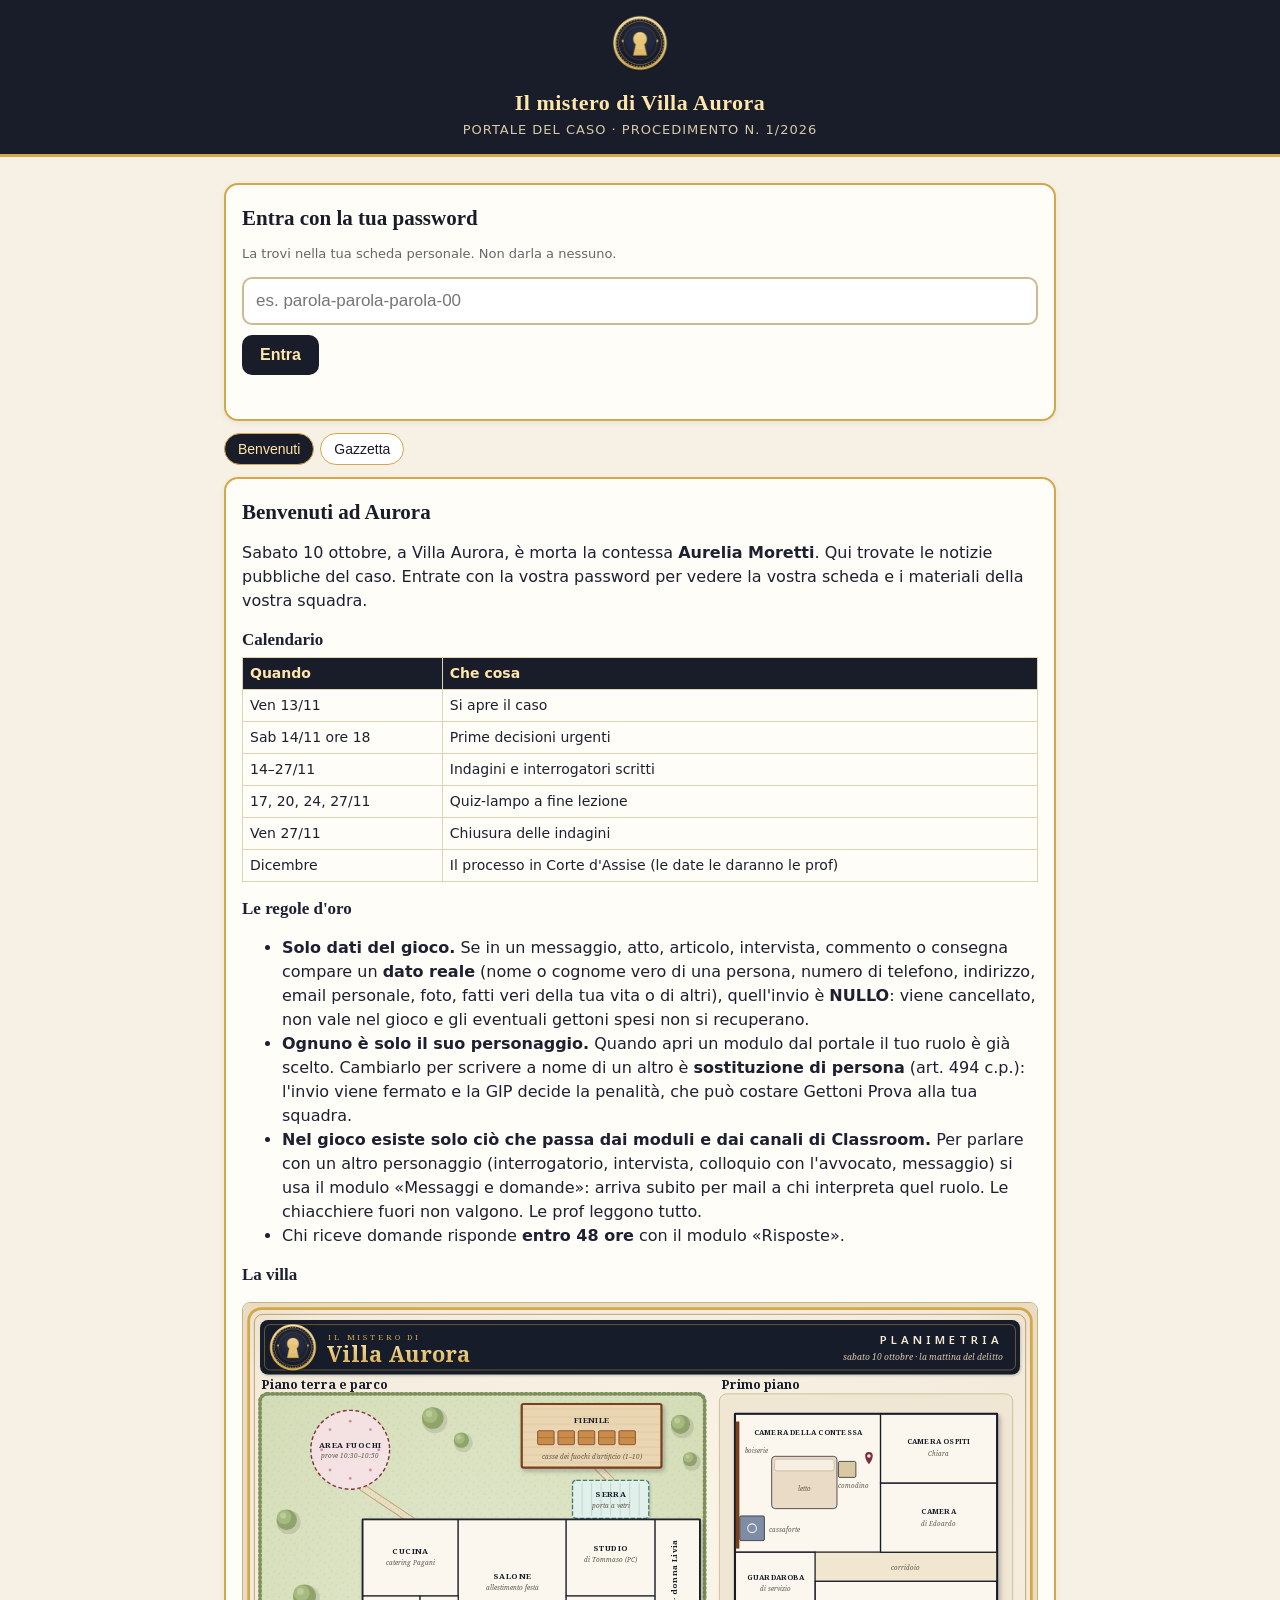
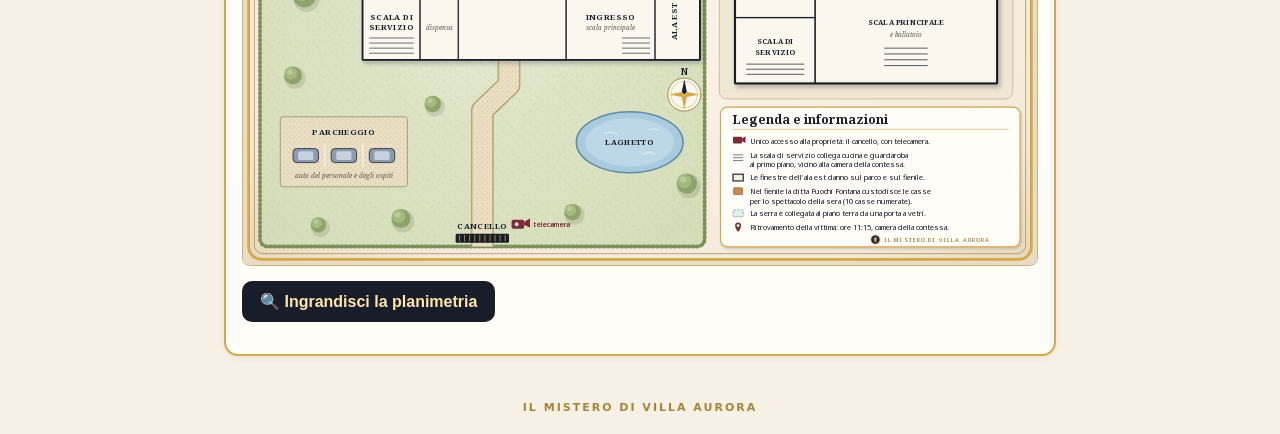
==== commit 042bbed7: "Portale: scadenza azioni urgenti sab 14/11 ore 18 Co-Authored-By: Claude Opus 5.5 <noreply@anthropic" ====
--- a/index.html
+++ b/index.html
@@ -98,7 +98,7 @@
 <footer>IL MISTERO DI VILLA AURORA</footer>
 <script>
 "use strict";
-const D = {"v":1,"iter":600000,"su":"enn12mWjEd5s6S7zuJLgyw==","sc":"R655NxmLfIzAJfrkYoAx3g==","utenti":{"017b01c5e67d6c63005306f6ae6467c5":{"iv":"Y9hnqhtH4mPIGhsx","ct":"TTPpnjeQwuJ8XGONl3QOpSIdYWlYMlvdqNbXpVAYWhKszC4zHUtaghZTPw1WgPjNeGfbK8+VQWyJjqcVB8drHJBGDTGZ/aefED5mMw6kXvm7vcL9qn8H6MQaxJhjtZgJ1LZTgt1fWTQb28pdaYi0VNsXU9pps7Tjv2OOSRFXhnQZeok2G9VrdkchvTei0XcSOFJi53+xZg3O82upKDpgcPkomx2y1+LeMoqNf0039xKB7cd69FNX1mdtBRHSIDVT67/4e7vyr5nvqStWHCuotwIKtHGoNig2Sghw2M7/uKcy7VSFNE9jtJCt0ywDR8p4b9TkeoJ+wp1eMhmECDcp2Gr9CnnTZ4UV4hlEh4hImCLyS3jA2c0UiuZjA1f38Ec0pkdsn9KIMXAgg5bJF1sHo+huyKN6BlbvkZ6gjy2LzzxN85xq0sYzLNChbLzkgf44Hpc66zWF9sikl2ZVTp0LWUj4C4c3kw6EgGcvANfH3uIADbP/3anqjLAN+rNs0yUjGlkZloP7+hq79z5PuI8rQbULOuhW3lXWmAAPKQqW+rhcGorrqyGvAQJI"},"797627e41931d6937e1700ed53c31fd8":{"iv":"6BvzQaXuTQA7X0BZ","ct":"Sl4ZIHaewntpTRFNWPQ+WJHEkTLIDoq4akJvcsVXLWNFhhqg8mYvYkvulYDu3JkrE3P0pgqon0OBeyoFfCltjKjJwfGvA+xNEUwjX5CYlxjif4nCeeomdYZ5p1ZtSHeFndxWw//HVrGqEEURAE5MC8ubW8N0DTifBF6yJVbbtbxGmS6mNpl4Hdx7tNdl/GEw6wrwSfPBeij8B3UQxst7tGy2Hw0s5yvlXCo+X0ODeNGHr0I3HvhWMAEnK4iMPuTBsde4ie7/H7YsgWVFBCQxg7QOjjNQcBRdaajhrmsQO3BUQ0oPIIzbSx12mGT3yCg4ZELIpzRRBxdeqbnT52g2SWCxNcRd9kDBMj2uARarPMX69v3P1WjlYwqD7d/Ot5PpS1Sh9qFP88kzb6456tmABKxuZGjZJYz/6IFZkGPEg9Q1iNeGcx4I6qcKGZdz/m6XMxVimS6KG81cNvUT3JjSaNAQ2LBN6aLIt/lwAqxfkbvbDZkxfA4y9LUAfL5mgh+ngVZBe9aoHjBjA2DDx32Al9Wnm4+S1/9EraQCB9iRmUOuMV9qwXQ2eqZxmzS6EgxW+GvqoXUQ1xkr9Tpq+eQg7wMgyjWbsiKGDoeKvOSlI0kdKNFAMEGFCgmDUL97TDRuIIg="},"9a9408656b941b83133d4594ecfd6aca":{"iv":"OfGmGJa1e+FhgKps","ct":"ZMDzm3q62/JTbdAXWttOTcO69gleEz2Kz7TdsnS0M0ChsMkvtT9WkSAZiICQeq6gepry/A24rAxbR2YYYI+mrs6y4a202YxXOZQB4VjCTOnKSTEcptw2oTi3AJmjL0Shp5NL5oszgBWUpT2qGTAzx7fxxE8OnJ7YUaxTaYroWMj7C6l0baGuYqOiwNBmxC9DaCQdfK35oAS4sKzrPgQ7/mL+sout2G2xlfpIp0RwoTwwmHx1aIWIhPicwNgifR88HfFcWaHytFeMoBFw0AzA3A61KyH3qJUxHR3KuCMeFHmrI4IJKrlIy1Vg80SaT5A1EwIQv6xrB9lZTs6RWLHnu9rNcoWMDFWc4MDojle1TbdYvcklOgH/H3zfHBVspCqVc6TRRNXtSr1O3xvdpRKauPBOVQF1wM4tsYOVs5aQfEDAEGFQISvLBr9CQ13dpIGKxCn7bw67OM6RqN0CpvPwmhHJwW/uYGvC2dORcOULDjArNp8LIRVBrddB3I+/OwF37gXv6LsT006Iv3RgtmmBaip5tsC8rxZofvjr/3VQtTrK"},"86e055c67d092d367d8102bf3c63a8fa":{"iv":"p7IXB4q98eMd2HSb","ct":"yrzP3hIuPcjYfpgV326qSvPRpMfSHjQBe2ND5jgJ3nax7oZeeXF9Ch6LxJUJwEzNibUmkvbngU+muufce0ayYS3LWNd2hxvne/xD4Ksgiy7kjrjcX0FYNtxmadN/E87TWEmZlyMVgKYJ7T7D8q292YGgDbYCTqCoeFQxUJ41dFlt4xbrmsGvBfxAoFuDgUpUBmkB4wnoQtdEMxv+cPeVo2cTQ6aVeolFu2xjkBASOKyh8tTj2JGItFeQW/cpMjwupSrQ+BAruLTxSNld4Z7l6Z5eeQYLJ4646lKJzCxIjPUB2MqBE4nhHcWgvmoOsXrdC5PKgN98CYbb2iCWwNRldT19TPBB6OGMXKcc2wZgJm/C5/0cynJ9yFE2hegZn4T4Qg+e1bKTExXuaAXGqQSVB8OHdMsu93hFEe0YZKurRx7ONuNqQg90i9IGVNNJ3ogGhwecvAUIfPlQmc0UKFCc339/348P9xH0V+L0KAeUf7blbB8m4/mhG4J2OMLPQ3cHadNbN1IAx2oTT8gHm0eMeeAn47iuvxdjVSml2BzFLGIbrUiZQKVTUdzPKbGs8y9kolbkHJaVMd2QtNEI/vtVJLDTqbRkst7D43fTjibWgIKdYpEs4vHwPTh6MQNeyFO3o4RC23hbfGll/RImG5HR8OOvMIkUfOYpxdynEZ/fJOYLay13M5zCSY4lMW8uClJKDnX96B5FztPZvg=="},"3b2253904f31be72866cf1836553d823":{"iv":"ogFkwT07XtbEmBIL","ct":"GG+v8GhdWMbXJBEIIL+iqKdTlbMG7oPJUw6vnMoSisLTW35SisaZ9omayunhcl35s3gvrwg08EjPkhaTEsUCp1ygEYK31pp75dsY1D01FGYVuOCz1a5oSD7e3bB5rFGewxTdHTmfi64o1xxmNSnYhdBkKzIF9+A3ALh7FC3a5+Hl3x/87sqG27whfxNM0qqdl/zOmAHTvjIXoDc80TvA2ypxa+XCTDXqcdqijMzvphYzxsahXwB9Kcbg5jZNCVAyHFQ2Ub/2oWQPiRvkc/z1w794Ln1Az6qggxENBL0hWDE/ZKhqb0iI3051iRLGbMKK6egyR9zYV41IjiBGWspTagyCpG9u+z0Qfk7vIVhvhblb1Vp7WfbUCD779sDt6Ns1wq64BdxLsk2Y2KdWDgTMtRUx2ZJjPaA0qKDbEeP8/0RnYTJIwWSlrT191zzAz7UvWc1nFvSiBZGzE8uQzwhJfsvRXCQ3yvF4OeZI4WXYU4rpzIVeLrsQTxeKmEx8AHmrqKnNKeG1b+W00TpZ8JVrM58="},"7dd7b075e260fb80448577209ed5bc64":{"iv":"ozFvT1lNKqZyIUhR","ct":"knEbXFYAkqqo/SlNMjPJM+4VFGNW1HrRp3kQw92A0RgozjpI6fgcXGpBjSLfotUbQJfQk8lMm4xdUx7otZBVy5LdydFHZ5A1X622n+eedZkUCApBFYnXsxZYTNofneJXQtGSQajnuagBGmEB3igdvQmaffcOzM1XIwWmoIPlCvWa/enGbp9CRMJNRbd5iskbszkIzgJ8CEzgRmrMTcqdtKcU7t1Zcxgsikes2pY1JeJZGQKGCKymKmJQd1Jkk+QVnjYYJZK2ZIP1eWFRM99Urbhtnk0gADaaT/jTXk495RMQTWh4BtrVzEMd6zHKgvzIQz6aseOwHwtYJSod7Rlkb8osPbIf7EQ16KWLh3rzzbJtm5X3OehFmqaBqDuS1CIBXdknVMUEvptok7N9gSTkWioKjb7S4+fPeiOJxgRzy56WAm66ty73lci5i75b3VwI8TA+//[base64]/265ehLc4W5/dDG8/8NFlyBY1pkbTCtlolZ10Vjobh9LlEuxeteyqImNhfqryXVEw9pddusEwHXsVnjzCQo6VmmGmZUxpJACpmOhDX/oavAPD5fk5b1YV3PFUZ6993VHbTsvVZT7WMG/faxHoy1ZzrTDGfBxXsAimnc2DCP0iqCP2dF7HhK5B2AoRL5RM/Fgvc1Bipyx2QG/tsAGSPqwwig0a4tNrf08bRNx5G7ixTrpW6X/MuKqZbetpgV175rjnnkyrGFlCoyxhG54EX3OqA5MQIsohpi4XMvpLRSuSh//7vl3km+k1xZ/wrEgD5/aV5l9LGa5bPAoCNMfYzEZSeiEZ2jy5xA8lNmg3HdtZNaoXRvFO+5h8Jf/CXgMciw+FnktOEfIbXaJ9IM5kER1J/DTihOPnXBAcg5HYioCl5Z+6WKCEvfEFlZC9drR/bh+td3vAYJY2If/MVcLJZ6OvHxnwgt1ve/RoyMg3K3zAUA/VHH7brvgpuqJEVxJZWpFU2LxGlA0Xu5pn2SB4K+j2dkRqDtkgruKIJ12wTqCLwcsVOpLW+3Y6d44BoFnLd/E0hrtMenzK32npG1xxkIG37t13DbbOn/fzdgMDsvTo50wwTbfMeZCNjB1vHPosJSn0t0oCyAfWh4BB1LM8wIFjY9LMRruCBUBcHAnOWejxzF+PEBNtpxCQjz2oEY7zme8PpG6ox7aoOXynTVo+q6Mtbo12QDBpmt/SsEvTqdKSHJNvG9v/LCQ+uuQGkG2X/bjI2SV5/hOrn1x9djSFCgXt0gN8ihH4Rn32mXMIpsFvXHXJCmxldwEO7mG3/NRibUg2K++txSQYpeuGLZXKJJtR2KmJiO2BHzdrNFR+nhpOA4X29xr1iQVq0MK0lp0ebMaE+wTP0MJTQfNEEJpBJ2PNLfVW8pBhq41J/iFBYjqrnbU6nMEOplDZMmZm3SpIlUvKqnruqf1ffqq52ZsWuCwqhudWfxqvo58TpkU3Nmzl9fd7WSfinSrcDvYCzByfBGa0qloXDzDM7Q8p9d6972LcgEt3sRLAELk1jZCT0tr4lj+vzgEhOUnqaoNcDzyCSfvjP0zjQG0XbSymFFT3Jv5+xO5p8VlxQvoutotsr+/lrhmSVKvba/HMxdnUqdT1rpqsKxPuYfMs6W2tDrUBjjJ8k2f374BFwBCKdDwy5AvMP8dS8Cz91eTTtUyMA7fS0fa7OS38LlmQ2ZXkworG8Aqmq+mulcuQZuyRuPP8X4t39TZS7oO88XMlzGCaHOZHLhM5afzPWc/Ot5f7LAZ3Q05KTs1YhYWbmlsspXJ5VMKlWfiec6UaC+7Q0NAZjGGbMoIsIPqiwbqqFXRHT2X1FcHxBGJDj1kvmOn4r5N7trbx8SPi63r8CXxYfsflrN0h9c94gWzdjIsI595v6CqcZuvn6wPCGRQ6BWnJJjrFBST/18Jy1lE0rRXdVmJveDF7e+2jrRUUOcOAKZRKhyOcDMD+8OaTvq1WwSEN7sy8VdtP/[base64]/7MfMDz0LIV4PXGO8Xbs2SzSwhOWhUChW9alV0ymHkZ56d/rDGZ7EaGA7AZ7s2qv/JwVJWvGPbDS++m2LERyGw+eaIbBLZkyG602KPSZyf7CU2uimoifBrn691D1q10m9zGuXHplY/hLiPykgegCIKw1JU9DgojYlXxnquSedQgeRrs6ddV7ab70DwUhhXUtmFnnvxNR7woGcllN8IjHoOo4HR+5lAHmVtzRuWlk5emRmf8C0W5y+2zcAW2scLf0TQMFPjZyodOcGVMorBnJGvH7BEzA7FsameD3Jj+oyp6/xDdPmffRcbfaf6ggkDrYb9N5C96DeuF7yDQahN8AiJw3VZ8PNrymYW5PqZjhRM8Uc9UCV6CzcHkGwZR0awq4rdTVCsMUyHpRVvJhhPROBhzWawVKNjvL/y/1DtfzhDXqkLnIVHd78tVyx3jVf7LXd8AF7v1FcBHRr+zcdglmM51ncRalNVxXAjFf4YTwnCVHBVWpyA1jKv0ySFa2ovm1awm0pzoszzeC13FCy+zVRBKFlID2ca53aFE1R1gjrwOboMAZsZW4suDJLaep/DeY63Iorfy8T9UFMRAy1eJvyuG03OnYXJJwr489bf8QwTAU+MVTLeni+tyYUrqV5wbcsY/Qw4CiS1BwZNDo5gzYuDI9hpWr48/9sHQLKgzYGiYDosAYKHmRksNLUqKntH3Ucr6ZlQvbwQZZxUoqmqDkWh9hq56liLdBhYKrfJv1uvTeNs/vStg50xcprkUbxuWlGWptvxMTon69Gb3AedsMlm5hA+rkb8jrdG/4I/Ulxj6U9Al2cpb3nlE4OgMbMjhgKq36JJJexYtqP6+txBLd2j5HcWEsHdt1lt6nqfKUVoZh470AhRaOxHYFrixpQiwfaGbzj5Vg4uiUqIxMCp1jHhdy9hVQK8LkEa33TJgWdVFTgaYEiV+8UTAxJuPrCdXsURFQT4/W1XyEGi+4/hxymIa5HP9FUfIvQaotlwyJjm/T7glLrf526Yf8vp1jtSH9dLPvDr94PbdrTBbZGVTWRXMtwZZQTrno4QikdlgFirTpToDQ5lAM4UsNAO3bPbtaOaJVQqiZ9453XtXByNdqQJBddhsX9LknrwW8TdABbXmYsFsYfb0NADuoymJtMk492ldm7/Fcrg73kAsfws1cfMO+j35ED7l87Xm2vaNxVQrh1bhCZ+VD5m4/Qx/CnPdmfavUTUxoogM1THMdjDScTVMB/bCqnw1LDsszFXmxCWmPqMa6d/95oEYFKpd/93QQusjeQDMqmDF6cZGGl7+SZmhHpiP87xG9ZdtVYodAPcmXQXSPq1YIzsHmXejMoMf6YCz/[base64]/eJdo0Fdfa/rnO0F360plMFhahQfuBiwWWYUXf7Mqaji2HOSKjvNi6HKpa3tU3i3laltUHxRdxoMl6NN2oGEv1Nwaw/eMegrhz9K0GP3du/8N/QeO3HX/VjzE4PS2r/ZAKOC2GQfT0+yb2yKr10jJu1qzKHvABjpa9u7t/SLSPRyzSVLw17ctYpOWeS/gGTJoftSIuKKdPh/SxM8qRiCQraCDh176SlPfYlKQOw/O/eesmSpdALniR3ZS4Ianfp9g8/qEIx6seNzk+5AVkjOhAQISQ/FzCtwk10v2WWy4n4twi/neVxthYHj8l+w0xUgpOfRfg+NFzst3Q6UujQpsS6tD6/DiEBTVYjWpt3F9CQICx63wRNaiGtGhIU3NwKOA+XbvuXwcX+xlkdmxl8rLjnDJMzYYMCFTnu6LuJpH0nEEN4r5QUcDdM/ev47E5ahFdT+WpPMm0I0CTYi02ibLZQYtWyAWpacmqBrLFYTO5MIT7Jj/X5jtINXPIbcTC2UBteUFMQPc7Fo7EFTygqa8ZPnlIfwtlsi/eOsjO8mXJgVmVdmDRqf/xIGOIf9jTP8GMpHFP0HHNr27w/q/afgAkktWPMJdZdplmY9Ihn8av3car9n3g/6H3gxV3zqcvysAFMm8Y8b2v6SHIG5uMNRck1bdCvldVQS/IQjoob8FFkKu/DOKh3Ize2Tk02GKpE4CWJ2gOcAeHiPnDhKy18B79YdgzrzMSiyuJGTCQeu4RFh/+FtcTFqnfpYK06vSoire59/Dq4crQNwEcACLfAa/k5uZLm4sU5i6w1/OXSmBSvDosYB9NjjWYT8fdOXSJGBiGpXZI5Xpmd4Oj/aRwLVhWq+rKvLj/kLTpihSLyIzIA70VmLboTD+lmPThvwKOodO5ktfaPVRu5wfT8yyF+gI0jAnbjqdQmmmfIrQsnoZNZ32SjgViBqE2gOHMhBNKxL58F/OlBYofk2vE4PJV6VWS7lZsL9d+echVkpLoWrHkHXz5epmG3IuIK16TSsR9ZGbCP3GjE5efhNKga9yaG5uA/qyBUvCcmy2eipL7Cm8QKzHcZKUKfaXqhViBWBdAr01xRd1Sn/vcpkXCpL7znvvDY7t66bO/96GW9Lahi8cGVNQLl6CqM7iivLsJz7npF2s8sy4EUpmgd5lbA5yPY1Uaf9C3+GEKoplY0T7frUebxvdB04Uq8FGiSmbeYKnGDyOzw47BR3CtqrKouWGI86vzoDTl+ZPNtDAqM51IdPPcF8BeuSWNCvPovO9tr9T7JNGy3hnGQ9+kKQClalUgOYx78Rj9DFCIBiSjpKn/75MjjJivJ1X6ILAOXHX12GYRymU1wgXSDY97CFKNaO2ATpbGl4Ty6u0skqERoJ1kfRJEOj/Sji/ndtI3B8LIf8nQR5Yg/+09vdC4Mfa6fpzIECq3FHfMgXzGralb1Ue0Y8RYN23FexQUxobC2qqyWleO7lsC2TQs2F2sShN9ppR3/U8E/fFrwtDHLQ2Uaifvi2aB/j8yP8NYNxURHIvdxsrYKhY8EKH3lR51m7+ZfS5eIgMQf7qh7YF+kE9gNk6X/zIGF3q4RI8YcN34T94aWmjrTqTbGWF6xT0gFCxTu71LC6IEg96y/WMkP8iOmIqPiYRMHayPUSHl8lRAiIWXp7Oi4ZO2se7SsWQJeMOWFgm90v63+P9W2Vvz0pKv0TdlnD8rm+/EVjrefyuOE9Onem/Io5evAWt5O0LeBJKj+JFdVbvfzjt+yL9fvXLSQHdrNq1UJz0MdK22cRpHlytczfg/vYnytXxRDFr+s66TczhTM7Gs9IgRK0PJtP6p33I8v8yz+sPZ7bXccbB9XeaWZG5KTgJSMVDZXQKn6baq8p20rem9Qy/G58Djaz29gUQo+VTOxiZx6UxVy2dHzDKhF5WI6msLme4Mm9dzBKtvqatDHo61426ChysBlK1khQF/[base64]/SoGk/b/ZpgS7IliPzIHdsKWE1ClBwbWUllKZ4UXlNncFrmlVNpBTODz//bqPds3fbUQyyvW8vaayHX8TZNAOmGrPi6LTKv/i1zSJXrjWHUTq1K7Ju2JcwNvtmK2IcIxJ7Z1B75APzYf46HM46mxxmjuTDBO1l2EwzxSKMSTgNwmRruzYjSB5ox9yyWMa1Ac9Ck+kESLDec/7M/Y+jla6+pSmuUqeSYryoFmnxbbCcImvGtzg0HE76yibYpVAwPKx25+BiuhwP83ZJ0VeqKnAnu2k0Y7HjAK3LbkX0H9T1wNb0W6pxkbGbe0JVERUuIxcegV5r8lEUiFFKXat10/lbdGiVumFRKtOMB5jm21sMxzFZY06m+1srGYlyXfS8XQ0Gt1hpMoeOKFKX7b7sNlMB1oob8VtP2rSNr5DCfu4HubKYdJvvUfbzB3rK3Dc45GBMjmgl5PzbKjHmXZ6Y9rMupTePpJk/dwLFOTI1zpv+mvcYQTXMlVKYCAActuJuA1M+Kf9XlSGo/70zDcLXokV/pTv8/SuGhfKmCH05b9q9yzEVBDH+MEic7LPyY7vlqvwXrmsQU/[base64]/CLPIlu+vVJ39Og3aZHg3hgQ/Aod/huFX94QwZbaSp0Ybl0PrF8bXkfZl5nDchIgaX0sD4YAt49EHU6mzXBswQQs7dcWgqpUukD6VT7T5fmwRp5eSKNCqLNXDAR8PT6OzhzvfmPStFv+CDFm5G3JsfXHiC7JbgPDvJBlXFIoQpoj7YaVrae15tUcdYuxRiP9KAj76kjnpkbLTyRmzFrz6V/5+hXHURgybEV2xQfJCTQ+cKiYLDr4t8fwm5RPXVqkWE2GcxzPjTBk3hco0P6wt3GSBLvivEKv3IxMh+TuuEvEOU7fcIuq9YiYJspp4zf3Ju6COM/d0VZg49T3a757l0HuYLSAzV2MjPrAmIURmB//[base64]/LDTgVTC5psplme+XEU1/YbFn2EN3BsARg0ntUQuzT46WOFFDqm+ksOMeUVRzZOfUTfVm0t+FjyVbs4ypD0lIwFnbLsBSJPARmb9sULlopKM0xls/9JniuDhG8PUFw07AZeLKsXNTTz+vnwI1+GXL2qjneQkKRn3fGpzYEJiNu1NQMBuNyjpJpwbt7MfTtb+o722HavtcZ6wfljeiU7wmEipi4apzMEqFznQNpl13GZL6EQqrkiA/HEJdAC2u4YRhncqAPBs+RW2vzKrVucJ9dBCLzGc8FuaUOcmLlcXlQbew8hKBIZG/u4aImjHD6wb8cTerhe17ALarItcOhTkvGdpszikaRESBkzroaD0tILJ/GEjSFZ1mGzO4Ma6ORWOACTeAib6TA1qj9SEFFmQnczg+klDd71PApFeoamfdPO/o8uP8cAnIMeVxGvXhY23Sf1+YgB9Hx3UPDClax6pFv+mA0HhVn1faOHa2Bu6aMBEXn2++80qRrP1n30FRmoyEI6Gl2X6Y/jHDfvXZGr+7jM/yHHwZmEwomuTpLmn1mvn/wA7mXjA4hi3SSHO8Xwjv+xz4PRiJwp4rzyUQ3heDLqlMTxtKKzYvAyJ7o+avA+pp64r20BIDu3eWA1bYH1B5ttemxrC7ixGfJaomCspt9Bj6pNcmphKWHkAEV/GDWJETOjKhRSh1etr1SK3bVmp2hLu6AEKJgreWZtoO7V9sgD5bdtll3oCb9nRCa+ZMvC/ulUPB9lSVdYT9AVhRFKs2p1lZRh+B4FOmholgnqSTYGnmlH4SJQwscXaARHFhzbDcQUDbwJK9JbORbwuq4ixl4GiBep5hwmjC3qnGYyjV6Ia4nAZu1PkloiMCAqaaebSt7u1sF/y6vcAGrzH90gb2dimUB0SpOfcE2wJLUDM4UsFOhG3VvCgqxB6Ii6Y/MAQu9aNb+zLIZOWc2+J0TWbE7r1hjSei6OInnaOtMMUu8wLY0Em6y4QqGyD0hKDt7KMpQ73NXkpi8i/[base64]/H3xF75W+TOEBycJXw0bKLLNW0qu6ciEjlj7DVTC1WkP1KyiUNl0yBXEsHJqWXcu6wZr2W7IoBj/y4yTQ0wHFHRjvh2FJPn4Lcs3gz0cbb0CJfohOa9kMUt2qb5FLZEYglq4rt52BKDC0XurywPZmJ2oGGhyzKSYIb0v2E6kQ5e1F0r6t/onLUyk/tx0de4nL9MfBZzCOoMsLFkOfnDIsSP5D89c0iy8JUnqzPKKJqX0rc5ln6TwacQhl9EJw7OUu2Fma1p5a+vhMcWDn6CqpSS57M9W20j3dscUBugxQvxSZmMOXDmO//Y0mHEhD9Sv/5B15u8lOS8q1DJfDtqGZDcLI1SJ+U8WJh8E0p+K5nsnpvbHCWF0U2hOrGFhLYgbn0l8z/VEYO8XXolvmOyr2I13ncRZ46xdl0GvgtxS1jubDYAIGELolemg4zjXeIM3sXQyTtTQ9sEf5E26kQJbL/nNL5BojGWfvGpTuMKaa7ib3pWdDz5lLwYDIJIGv33aEZit321SCQ7ED19nZiU+d/xGQ+ALGTQZDCeg/w9WwovC0f3WiU31v38EhxskhdWBePB1QBBfO0sntQfU1fsikZOJT40BvulwTip0/9/aTFmUftPdaHpJ6EjHd4ZrfZZ+Y4i1G0+GdjeyEMCAzf472rPzRZdQdhFZOocb0ICIFHcf5phG0tGgI1dxegUEmUtA3CJgnoT8EI"},"1fc17e3796f1091bae6e1d1d5d090336":{"iv":"zGfVn6r+edgMz6af","ct":"H+PF0PJLRYaDtuIjgg6Qy1S7u8W81POCJpWy+zpX6xDsAMaFe/WQa8VkoKC2MnQNWbXKa/BXhxPF86APNdzRgrg3SDr7kz/b0mZ/SU6gZsxMA3loeWwiezUmHprkX5ZaNN0lpyeQht3Xsx+kAZzzlorD3GLp0Dy7y2KViIYtFLF8yNu1abLlPC1B4xoKECb42eMl175O3VxAmy+1UPx784q/b+fXeue6aaXBHqXlOAzAjbZaOsNK1z5EKAm7cFF/37NJHfrhDlE8Xf58j9iKEZc5KoDjCh1YndDxxx4WmgBq72rzL2ZpqD4XrQRPJ6AM4IuKV6/NX5dKBK8DfcDaKhmrmmRzP3GYe/Bjs6dpK7YtyTe5KNuDyaVF52NTW1BrJFNtbX0KfAImju7FKPfMR/JGI1Zl2/Jjat9Nh+0WR30YAtvG9mqZguwnUbObqD5fj3kDqGdh0kVdQ/GJsSFMMhnKha10XAbOFKmRszGjEeMS0BrejyAo70S0x/Oqj3gXFJxhGmT+qw0MChzcRGRF8pf51xG7NJWzSpTGyFWETIE2BRAwHMvrDQA="},"c82890f0770367cbb4a762c0da352297":{"iv":"lB1ew7+jcBgnIjp0","ct":"JT/WTkGRVHNNE9guBcKrWkbE9M6m1iNBOYZBOAw8xMYXemockLuvu+NZZbuJzIOi5Bf+kWUc87OEnCd1lG19kDcvNaNZXd3pnXQzpqHHXFcqto9swyXxZBX1hW8nEGR/[base64]"},"429b844a608b2e987a2a756ac018404b":{"iv":"W0oNG53hDLbllN5Y","ct":"oOdH6BNPgggIWyQPjvH8GsVrjucLrrEyFpJokM6QdjtUdEAGXm6hZaDDKW6p+cRprTdVqmMJ0S208LQifsv0Z/2dBNYD5WKInFv+k7Csgf8sfckaIP/dCGyRWhPPts9SZGIQMdJANPja7D72AKJOy0rn4Op53RRiRLF3ou5cgvYht3t4zxpBvact5JSrJy4RgQnhct4KPdUYUueQ8LPpidbPzweunt+qzgt5NBXaA/yEveCVnR11ntVLRHqYp7xMYhX+jpjq1f9rg5n2uIa2qNkBKqYopAmohCaXbNnfm8i+baeqV0fTwH0deX7vt8hA4Hhd54f/jtoY8z5J/qgYCELPD76hNMrT7NQpdOjTZoldcp9pBw34t++PdqyhCFsCTUxw7CFIPw0C+TWAiWzhm6ZNZ4YnrxXyLukCO/Jnqola+/J0G4M3kLqA2Qa8vcQLMYhb5hxNPP4hyFZCITIdMOPF8carA/wBS+ip44X/kfEXgcovIR5OK3wawgQnpv1GONsBS7smrBMYOMb2m0gpZxYf+YUkcG/uo+uvIZRRQzFD3NxUHzhjql++U9KEy2tcDC950f+R3WyLY3qxG96Ecz98Z8qRBwH8XGJhKJEGOigTtWXOjaMDV8KTPgOULryO"},"30e76b89a80c325f7ca41ce8922c5d06":{"iv":"pLrgXemoV8iXUeM5","ct":"fVv5/l27RJIDfMukdBKX2s6rCCT/j344OSEzZu5XVLj/jLdmhsFQGyy3ZeZTn+Xrc88y/9tejhF9FFkW4fTJ7W4jN+KvCE0JQTSJI6EYz4OCcAlIDG6JKFEKuogRQXwPHi13ILqllNFhSFXfA0E344+DGUO1IKeUEIJE8wpR9QgyskzhJwyUdaXHMsuObh4TJlpBdkghVdow/HliRALa2KsRkDUs6zhwMYDL6tJ85bRb6wWxypXHuJ78eSt/0j0FOcefiu1qK/pba1SLUg35ZH+PqBNWwOTut3AHG1mW3+4BvqwY+xLp4rDKmTl1VugspIoylnTDxQKUQwnEGfr4Ec+GsnJbD5F2y1kssja9p3F2b5t9HcjRz4vS6NoS8WT8gxgUal/QYsmuc1ObPQBChWEI0zlU+3izJNqAnDoNaOMtJzfWs+lGfUGrEPhnPF7kpIHWhmuqlVRKaQ+M2jH08Abxl1brbZxMaZFk9M+X8SMTZv3lowvZe1mPc6EkJT0AsDyeYazjcTzD89XkjmCLDgHE4g=="},"948db81b9aa8a6c28ae48100f0d65e2b":{"iv":"EXWQcwKSt9VL2c69","ct":"zAuZMtvMbE0W+Fx7x7GET2qXGIftNDLowKQ9+jDXdDniQn1OuIbDFHpZRz8JVp2BTjfW1FBu3RVOUIeLjsYPxxOA0m6TkWZilAYw88W+Vvm6AyKmz/kD3mH7tJBWXD4NhV/xsO4f4MQOFGO6UbE4O3tULEkeJxRigQ0dmwA2rh8dZObavXfIXN0yFbO7pwgO0+rewP92A9qGDRoceyg6viWDdq5W3WGlu4YDe7nNsm9hNGM/y4YucqeW9p88SlBoUQdAgkyajDYVvG9qaNxR1QHiEAJXFq9y2v98CcB3SW8gDx3sq3l86pppOpDb9cch83rkB2Z/poKh1IUu7DlD/B6vSuBH2I7sWusMRPokguR99kMpQfaCtTBsvCqlCjWnh+ymf8s9+exIHyLR43MxAsSqnn7o1YSExA6OrPxhA9AInUepb6PL/pQp1taikmvWz4gtVeIU6gbEnCvN2Zw/noy529Ix8n0Ggv+9x70NsEY0wkRbLBklNDsAIGQSPbtVE0+kDhAmKrJN+LtpU3VgqKQ/07+BfUrr0HT2ZtCjlTpiVRrThfGoqe1//Q3q"},"26cc43e6a2b13a115c61ed160c224362":{"iv":"7bfSmhjByZ2oMnQR","ct":"myWY5nVYS4O8/TPTi/CM7ejT9rPoRMJ0TbxLAtAu+q8hrWcVb/oYXVUZ2RAo8qt17BmuA6+l8iS2qbLmpuunG1qa2bqKdaWx1zPGfu9O1gouGYdipSkfYFybAkLrJ0nAZx9SEkc/wzmYhATjJnDPX59oNxPasCOAnX9OqCkrokrXs/dr0s3NcG5kySyNpaQHm5g8oP4yXyjnA2pNz9hc3bs2ZPRJ0HO8OQBslIiklPUnwIsP78PQVdTAXWBN55arfo5bfwEkWpeYIaRrrt8ddaf0q/JV9E55MdICBmZIPmtsCxrKxSK+npezmb5zjofiCnzDvr0rr343G42GwPmfHu6aTVqd2PMLpmjA8fbycRHGZtdLvxkxOD+TPnbunAY5e1cq3Khdf/G/hHU2mk39YVWutRiKxj/P09VEDbLgG6Aa7xwtXep4K08JH4e09SvtJ90DTe2NmAM/J57z9YeDFcOPYsZX6T6v6sNw+2uQTO/N+kOrUdDhQQfDQuI4wqv7xmdG+sAlhf5UYiI3nuAqv9zM8bADeaSc3LGEBlmcVBRk+AYgnsiH8O/8xkFH/A4Tv3+74Z48+fpVs6WI4iDAjdokjTZiqEMEKNWwkaJVBGE5SFLrdEW5UzC2Fg=="},"05c62aa97a21c2473a371b4a41ef404f":{"iv":"y7QfUSygaBbBE9ej","ct":"kzSgStBWv6bXSaQshbmtzI9x/rJjnW9CqtQfxdT/T8aKeAcAl0uoGVvpYZ9wAXr6ixwjKkKO2XslYTfWBoX2OVgtr4PynWKIHi8ZLCz8cS8ef7OwDmIbp5wMD3FFoBCg3ohf8WfYybCWEI5GoKXYluA+nParhsXN/S4aYdLzbr7qfT2qjGLRNDucBvjdBIxFIK5EBkObsXF48E53LyHQRNHAQEkRz3jQrAn+mr9Z8JDxV4sfX/vhmcUyxSLJU4corDtwa6XnS81p4lm38iGMZVFz9sKsDOXVj6bhJs4CCUnmismdYiI6d3G+f6dqbAeQK1Ms0q5ixRGbtdf85j6Lz2m6myme3B51Xmuom221kBOarGu2su2kPmjBNJDSW+CGVzFxNXDj5EGWjvyG3zmtHfKh9b8/RNXy+QXVccOwKbObOFCW+eIAI+O0vpZ72G5/aPxcAXlutm+Zsnx12SwDbNx6ixglwrUJSNQiV3Y+cjvKa+K3ljLK1RubS44zwWwwxVOl8JVlXTpXcvZF8jRbYD8toZgWb/YrqZvqag=="},"1bdfdb95a713286a4b87a7adeafed186":{"iv":"03WHKvf0RGVV8aiP","ct":"MTmv9cQdsAWZs0hrnu2m2sFKMdfB3rWNO1P1KGP4R/tSZkigc6w1gaS64Lhez+Evz6kb38OWUJYXBhvd3Io+DZetlK7vT1uBb19k2Qn8XfeapdvXwV9bDASGFwWoOYmGm+0fFZ8g/eoB8L4rKxGF2pJEvp8o4tuFT2VjRerszZi202ct0R3xFjg6vFjUiSzPvw4/tsd2i+9EsMFeIywPPiUzhSe0ZqHWlqZdhxaPaIEUj0+BuwTQsz0kRNJZwm1iDKr8jOnvPQ8tDpfVyZyFSjfIcIiT0PpX+7jj8/7ObycGrUw0vPqIF8W4Xg3ZyJ2qEXDYWyBRokMx9xbfq27/tdS664lTEHGMaJ9WS1uTHIEHVNe2yuGVZ76WT/sihk3wMcPqRZ816rp1rrXC1GN87N9VmZ8B4xA8+SJBoTeANHhuNDmbIqrPNlr0m+AS+5OYh7tJta7ZN1gYieMiwZ7AchUrCG6rqGRYrq/1DP/hVC9vPxLjrbzWyNdRpQMct1PSGHY9fUPie0Ihha+iu2hTR1FUpdP1bIHmmXjq/8vq0BE9V6Qo8MNeArPbVLEdLt+r30gzV6mIsCjRG5WpYRZmUzL34ZPTTjtP6XjgfxkjfqWtTK+B6AmVpHL3qNrjsZM/z/93IXh+Gcj1"},"11866f389316db41f213d5de384e65b8":{"iv":"AcAYyrSChf+VL1wP","ct":"Z9vRfWMOIWFfL4HVrOmF0MFL1pi2HixmAeQ5Ct+zI0tBwT8s525NN0jCzG2wUEkBeVJ+JIb5HVx4XdxVku3w4QS+fSJJmgbOowYGq8fYaV1FrEymCTQFYrSObTp3hG1J/BfVthsW1tcDD8O9yaLCrvgGg8wPlY2qQr1WTbC9Qh4Jd1vCpcLyKfjNgQbDvPfuVOsp5GHKdi47EiyDhtDFm8RcsPq0vdm2xfXYIj8eP2mdnraRmbdmIzYr2v7DI7iFZKcJZpY0rqraBkVs++G6CoaI+cxSXQAbn5ZAP/SpwKfZD3hX+v+50bSeAiif9UC4mybFdbHaF4p6eMjIBOkWhQ1Eprwtx6dzNknuyXu0fpF36ynDnt9KADG2LZ9USd4IK7Kkm1fTUKnkBqT+CyqU7OvKsKW9ScE9f8H+Os3GQTMjZzaDQAtmKw54BMYQQxAYNBmVXFrhNyeGXLzCxYRMdWQNqH0D+vFu+/LEgymkhD6sDfI89wJAeo6y43sP2+a6crzjeYw6ax1VjaIqQP9BDZ5rSKg4VdZtIg+nQHJha+mjWrK+3TbOtYfFkwlCyvo4sP0o4MxkY0GYPIoqyPgN7ed0JEykeyp7c1Q3mPNbfWGnwppypZArSfsUNTTIpjst01fg7/GyQ8RWwSmflkLtNoXEs6JG0dSc5/w91yT5zM0gqV63YH11xoiNPEJrZxe+LDWo+ErZpArGiw=="},"606584a553f5deceb4dffb36c0a388f9":{"iv":"pqRnU0AeMTzMrfYa","ct":"FOj4VMoiXlSEBECwh0N1mxyK9/yZwfjxg8YhSxgKtSz4NEhI2ktQaokCMm+dNgNJWCY7opuZTnDUMIYEogpMNUtZaOLVVfejm1qE9uLHAmaRc3pDioKx3VSeDUmTpqZZ3ZyKRgbCG71Gdj7reOyvbCnTPesG9cQJNuhz5QeUqKebjG1UU/FGsmXyCSvqdaN4X+tPQq3fpmh7kVQvxOGy0wgmmX863WBB6tDjO9/szMOWg3YTqPclGqnJ1GWvRUxDc4sEPQ5AdOAkMBEhh1imfzTQ2DsmFDdATzZ1Mac6WnRJsSaVGYP8d9heWiyMdvqat8xHUBF46oTkKxHBMCbssi/5cgA7JMGQ3F83Al1wGq2uF44S5ef8jE5MPA9z5mYmQ6nFOgHvK3IPDz7upbUfXXwxjj0GBPMyRtyfvcywN7EKaFmA6RuHGIH/3ywXQ6weTHkPQKY4m/IJDG6MG3RocmA+UYG7h2XSs5eNw50ae22ApXKL+s4Voic85I6V/sootT/aUC8TrkFh5R0T7i58OoM23HGv8c1W1lpUcdMIGzuRlrswODjVFumR1Du05/zCZbQBEPdcHrTO8lwTCNvVi8uqJepd/mATaW5Oktq+ovOFQ5zPx/gT4B9R6278VChH7UZFrKJCY/KMGUYHaSuz9YdEfA=="},"23fe6c857409ecb968af72564af47619":{"iv":"YqmhgIKWnrcwjMD8","ct":"LIRnWlL51SRbbarG4PYwDNKaJwMyRfNGL2evWVflESrIQUZM6FdLIvdqPqHipTkwF0gSpZC78RIvhr7A+OzLLBOR99ZGMt8G21+yr/Dsx7ukiLmF2P+HwnlMs607sCWDoAJBF7WqCS7ZVB/Pcqo4BinED5fCmU/VAS5/7LHB+fTA3bIUWO404Hr7uYooUsmn2mtx/j+4PG5QD+E/Y6Ka1BRrRh5rPHVnkkiRCFB5k5sOKQxxQNqINjGC1E8F/gCHUYrXiIcWbeIMs4oHc+dqGrQ2GLMFZJ83xKKfrCf5caETv3GHsiXUPOzIbm2435oHg4LczLvk8rLLtF1rBkWIq47oa7Cqmlc21vcEDy+UDcqrACwMcNQG1nJvQa+aOobEYEgA/uwYDKuO09xhez0j4feVyDEMDND4K7ILuKBBcuTBprXkJaI5wucBw4SuNs4DCsO6oWyNWEukzqiQdzD9HZ/iw8hkYz1uIknx0lW106zG/JmKOP7ySCs0eV0ThnMVcptqKMY/PKHYS/Ue19NfwlDpb/tmyS7lRXgZ1630ATbOrDPKiA=="},"233e46f3190bfddfb9ba042007be6a28":{"iv":"GqgB/xHNnluwEu0J","ct":"G+AVjcDm9qWFJHDSuG7A07HtbGEWzGogxUz4J68WBOCsCJO3o/vLg+yzOL35Kg61Ul95M94VnnmFPhgoFAni+l4mK6dgRlZkY0lEORAqBtwwSLfOR5gmIuXAVz68HHY7NNB/buo8CYj/3t1VRdsFx4VaICqYmJSk8utfgvbmNPdEVEel7qAiRR/eJ2dSt6bWkpp5ZUPEMK7RAaYXWp5iKf14uyJwuxbZW3iqEn0k+RZ+1X03a1qkqiIDv/HbpeBtBWJDoPtvU6oPqBMhVjomDQMp32pN+JEccvQRVmDW/tIfoMqtikxVof734H034uvBgUKSdwvC2IjXGgu2tD6flUyuosum2b9N0mibTiWGb4r6iLQObB4KOseFABCszwvJeXtUvh5DvARQvK6LE7sH/tFiG9jsXuAaxkYPPzTi93J+6ld7+RhlVxLnSx+bied0igyHXMJOD8k3nU9/gxY+CdqwQMN4G+KhYdzJEUjyQMXn6cewqRmvFUVn3o9npM7MPHnJTMpxM/S7EELSKFPr2fpgA3HXhI6i/0zXop26y2xkCnLaGk5jibG5XIjsSCVnZw=="},"7699cecfec54185ac6d7f6c0e473f74a":{"iv":"sVuumDl9H1Knv+ug","ct":"IEf943XOXEW4HLeqLwhnSHpEZQFUhGVim7RKFRp105R3HiRWdbbBeZulTCI2KSnx5MSTKnLkAfXDqQBqag9k/nAbdGmHmuuDeXUEHKxvoZ+RKVC4WlQaHxHKugBhCg+epOnH6mzr5wwNvsbOngUiazVxTu3z5zt5hmZic+YA/NvKtGwr3uMp6H6dihulmiu4IPImGQqLUvBcnEFZox3yFNs6SfsVZqPSj5NgKEmhp2yJvEHieUHWfkGVZLSiSQliNYufiaUR0iPNmNfbC7G5FrI/7FH1ZsXMqIupkHrBPqx613AZegk4UXoRs43JAMEGbbqD6YXfMJRX72fu8D/2fzaTr5LPHR94tL3PAHHk6tYeTURiLfRj1974SHUy8EsUJD4BsMqbxT5RY+5fMMpTCrx8zmUBAnK5uXjX4fbZsQ8VpeXzUjVVGsWVgq25CtSz30OfuizTRjO1gU+nFTcghlZ2N/UKr8+jJ0uyQKbBb+lMdBIDBt2Gn37iF4uvBSfiwEkYx6zMrhVmPPHL/68LQhC+0Q26QbPH"},"a0f0cea6a35e40292dea1805543fc293":{"iv":"xLkRAqk/Nh83yhhm","ct":"hD7SJI1zRiZtSNq76Pgkm9Cp3uPIHWu8GfIH/5rKMoPJTeBOClH61glqKEGl6WYWkHhi/1M5AvmmoGFEguFiMw26Wo6tyCq8uMc2vbJ2zd8bTsrTRN4UJdEk0ROuW1xzpdZHEp1L7B2AUE9IZyUkeOpjVU0RPQBF0clSV7eyXcDVSCqPAcRfclhg+4O4FoiR+X3FsOWePR16+O/fz8uSe9Qk1LAUR2FZmNIthgWRwXrSUqhk5CGq+dmmU9Rh8t5y1zo89iSoygDkXhb/DuwruFeKHJf/3QRKKZMrLxAAK7gB9DOwgwj2c+CGk7hHRsoH9gQKcQjoN9h1cDAtdc1xREUMkkXkhskpjXHJMMCKmEaYQ2knbqnbGo+gQwxJ7rD/PDCR4OfLHWEdUh3gvP9jPWAENHnPAstzU7WroFS+jFTayN26hpHN7WBcEhyn3S7mef2r+/xaPAgFPmBRHV61AeAP4+/FwmwmkzXEqtUrn+pTz/B+l/m7KsFhfew5m09cswANJo/Ji9CS8m/p0WjiMPS1xgEqt4/crt6PgHvR2678PWhRTrDDOY4FLLMygy8CxzmESQRFusBwtoc+ctaKBchSLgEFP6lqvtpKl6ZjJk03sBufcIwvvjgJ3ZphRuwOKRx2uA=="},"9f63a2b4ffeefd19edf2fb48d9564350":{"iv":"wW/k3snDf6rL2twk","ct":"kFX9zPdR0kQjTmM+0zGZ26pVKTPoTbVZPV4mN220QYWPLHL0yjhOl0vW/DkgCuF9wY2qJZQlw2OVjib2WWii8Ca6fVdq9LywfCOkZagPeHb6btlWlbvWJdoUDn3UgIqN0lA9p/5uGfUl2yyk1BecG3z/yT+apV1hS5ihHhWJ7LswGyvc2mBJcpgr+DBCcyrbpqSExEF8sofOPDqBv0Lw8fI9ArO4GnxfhElPby6MzIFSpAYwEfYWkEbAqtLv7My9BsxILDQEEYzfY5Sd+8sfs59YW7Lu9cNTWvbOOHE0kafGeg6/mnViZup1imiCK6pHgzaYvnUXZZY/XzQrGs9cWEgzsLi7nyc5V6c00+GvIyuMtb4baSFLLoUdprgqEiJbRSQChxy0QllL0Xkrj5ot7qNP9BuD8izOwgptcX37DsVxKixBuFaZhVKvJssLYbVLTyJpWIA0iS0I4IQFJ8+vEK31e1L37jNq5WBZLnV4ieQtaqknJo3q6bBFkUh6w/XYN1qmYl1ErD3B7vfxdtGqRrKUXDuUjoxUcaN/mkpbNpGsaOLwf+yEhuZ40A=="},"3084240c117ef92364b5d68256a216bf":{"iv":"5fOlGSok6qQLodLl","ct":"tAmGlWJIHlUZ2ZGxpmmK5zA/1qQXdJabri0+fCKUiJ2aXtz+fzOxWoofxArZ4MDePjxZfL8bvkog/9zrzhskZQk0h2XynWro+y3Zp39jxudIl+wbAvevQmjaD07AtWeGeAsE4qncfKe0k+uxKNZ/C+JPgQWFSBoU7bilVoesPfmge18w52ih/CMyeWmTE99YjJgijqXgX0xEB+gEflwuxHC5djWsi2zgEIeIjiT++2gDk10+CTxeLUulw9h2ZVzRcjIG94DLFw4Jk7Mt5c4pfBY4fUNWHsmFQSOH/H/6M5Lree9Z/Tqk+qN1z2n/0jNpnvRhL/7l5lJCbuaEcY3SIuSo7rtaNl4Xm8B7ASnqQMITCxYo2AM7Abbc59Y27oiOzDnfZr9D3j9A/fYXEcpjyjv8ohimswqDe/NALQjXQu3aK9+vffRKy4EWqnvRs6bB4YYTpISRcSAnTj2SDHXFBnR3CF3jYY/c1LpZBwVXvdyUOekR7muTdN0yzn0qPWvtOdvqV0+6BUYW8ezBR4rYywYzjMUZlBFuGMPutgLdcA=="},"b1bdd6f71c4c17370a66bac321b12d74":{"iv":"FZiqb0K/DP3VGD5c","ct":"a3p1rxh1qKk3BQhKOIBeLGUWrS/+zetPQVgKQ11vs8F/83Ns3I3ATTbLsz2WkVaz2RNyAXb5/[base64]/ynJwYZNJzCj3qoEcMYuZGDtCQnm9oZQ/Xwd5Wsh7DgWfx0ohS4Xu9bg35j3ezN9fOL4Tyyga/wSXFV0YBHIleDzi5rMBP6tDPkMYan5KVWobyCHqx5fOBnxY95QkRahQd9hy82rnquSjVk9N2+y9/6wb5qc/m69jGwzHnAHMdey8ta6c+mf1iTd8moMZ2MvLXOM9Fiq+LRLiCQxLclTkCjImHT39pjxcdr8vBJjm0mBNz/WoygrrLfHElxT/jSIPzND0vU6O9ar26LX0sEvleJqL7tflfIHDMDbFqFllkSjbxVFFia7qpE3fFIescGnu9izGHTnJhLbAHHLILc="},"6b2aa9dafe539a7a5dae43d2aeb9c9a1":{"iv":"jLQ+A9kzCApPC+u4","ct":"cVb5T801rcKiGKYW2xU+d2n9qgZrZv9YWsvzh3lwwc/a4pWCG2bJ3shIQGOK7PBweZyThYX2rQ/6TsfsHOWT6cT+X4MzOvZcsyoqCrROtZFGxxbUclQPHKfOO2xQUL57pStsyOVJZ8E8yJkLdyYB2qK/p4lgBHq9trx2NDGU6EkF8jrpxfE3+ZGGv2d3nJ6FvEsyWBuv4ZKCpnSvl/C1DGifMVVWQHo36LwwSfjMLZLv+tXCtwHYXTxW+s5sdYMBddxR6ZWRvd1nlsx4hQkxGAYawnX1mpBWuzrEtEHMhiXbxCCYbTb/XOy2dHD1lxINyvPZI6cLlYO5dNU3Anr0DXGynvtammomsvWzDvnSkxDYJJyAmTSdiGOWkliq7BrHzFPtFV8Z5aRsKhumhayu7SZ4PplhZcz0eU5vK7NYT1FMo8k8TWRDgYq7FpLC1GQEJS//Vel3cor0ZBmdvfyvb+//f9xp9I9fNRgcAELJkd3XI7pL1m4/HLqXeiyQsGNOwNl9CEYX+O08aYH4XB3IgbxJQexEWhn6AMU1D1cMmUnTRis="}},"sezioni":{"s8796862e":{"iv":"hpfTf02DOjjPdR1a","ct":"IJfGcFShg0+TqGwbNBSEQ4B4BdScv87zBPLm4wQoyuh5gERgLpoDpnpWcJYzByv9UBS++BTgPOf7TfdiSXnkEiMERE4Srks9kWUpS+LdFSn9tjm4+NiWy/yDymKGbuqqFA+qCudINrq6tDGPwDa2Y/vy2UBh4DFWPZFS3wN7q7cF1fhNwT7PPsYLHew4moKrspvUFa8Nm0UEsnvqB5YAI34X24vRaq4PCsIzU0Uz5lred6SV/giP759s+IG91UnKjtC5yw4s+ai3qXhJh6EpooFY20ZKiJc3Q1DjeNOsD3KjDs2lM9rMrUXjzZlAcBUcR1wTZEoODTsficGd6oWNrzwY4cQdRDW70gnQHohBlzxvO3vY377hey+OqLpwW2pMEh80jUuf5AqL94e7oI9OaqGjIURwSEDGacRi//gAqxU1U9K7GNpxRbSEEJaKRhMb2i9c+MwA+HD6WkTTvPetRRQX87l22ey75NuBjs7CBzHuxAkiYi5XrgNXgBhEvu1CYGOH8NXeTJY5INzo3ccaaSh3l9HUsBo/pS9kT5NYHmMII8Own2zeHo5jxh9CsNRqlEvA5tXqiJdYg6Xr0RKREOXDHrBYDf7G8McnRqXxwUEqyn02Vn1HxaeIuLzt49pLTL8zG7MRZOjILxIc0JbTENoFtkDrDEACiLbdfjRetDdRL8gDASCQYqMv9S/ml2G1Ngr0bOZ60eeuvjPf2ah6aZHpo5STaYzphigE/0OYfeKSG4quc3gmyjq5u+cl//6HDQdVggzPOevt1P6lGUQqmp9KzHQL+hwHwN75BYV4H8DfKG3eT7oUaPT/XdvVkJ23kBJJkZYIYXCdCrnN9KAko5BAeswtzdLChDlv7O8jog0+1WA91MhauSjNp0uHVKblWN/ZewAuBfRtHKIV9gAhIU2OK4vQpFwKUMnVoP/Wck/qTwy/9O8VJz5hLztmJ19Q/[base64]/R2M51Q+d5mZIQ5T8FX1jL/e39YyqIvcAa3jwQA0hsniKyWboL1xB0eE6PFoMA5wYVEC+Pkl6hxY1+JdRn0LN/2NJHQe7O9aQQ+H2wwxeWImwz+agbLHIBdeEWbUzBgAMSoHkAFdzdw+U7otFdnMmN9qtZ6G+aGTvCeCX6N818xj4JLhvHqXhH36t6KIFmHk0GdcKcVPAoEZNwF0kgg0IEGg/m705LfLp1i35Nco0d5fYErV4bT2CWjpPUAIQpOdEcVYFFzk7Dmyvw85CeSBEshhwsPwZk1w57GSO6BHhfabnH3sen5vAL90wuZmWBBqdwfrqgrx/gV8nohPdL+yK24dpM8cFo4DwZtQaAnV7wTIjmnl/4ahd4Z3QeFxPUbUZ+YSxeit8/FhZ65W3/z6r5YN8X+Gnv81sWeHXlP8MfGO2C/fy47Bv4ENKjPv9fSaH92YdGlKy7N06oxB6iv2JJOD3FNXUpd6Wt04SJY3paKC7HH88Ebb8LcOys+qSbQMwReHFgKBU22sxA34bvheO2sa72+Lwn7tURl+z7cbAh9UC1IyoxCFEM+GV3IkvgdOTkdxpVxe/kb7hC6YaXVA4PUky7+bBXmToweCmN4e4rCA72TJXel6O1nyLjboB9Xcip8uKdcp/awWC7xxTqd6I9zg5TNadIZco7SqjVkBVv7VIhR8VQMIWt/ehzR26Y81H8kWcbaIDpTSVtWaT1vvr/d4KGIclyyAxQk/6KXuv3Jlsx69f0RpeBAegemX4eBr//mogLFWdm49eq9f7Im1lUHcqsEzs/CIXjXzNEWoRtB9jL+mhEIpRnwdMjwaV6xpkqfekaR/sTj17DWFKjXNWQbQNaImdQ3+nVqaEEWWKaT3upWgCf4B0aCGqP6yMxkzZR5dQQS/NN9pW5PxAMvJ6thIsAzdouhXRtRwyD9WhQ44UmfacC4h/CoP+cdZKY+2nrAEmr6ftPgDPd6GWIxpBXa85p0XgXCrns84/RksUHX2pJKosLzz+rb4Yf4wsorWPfNCFuFNFwu6HmvF3eGHiwaawaIx2sL40NoDrn2qU64mrpFMssX8OCY2c63XAoB3hhDglT+6MMSjP47RKZQCQzwpNsz4pmOApqBpATIgke8wf+X7NY9LZELuZ5JrLjfddUf/QM4Cd1TMKVixFv2hqYIKSnG330ySrSc3aMltZDh57Vwx55kTNw0ghZA5f8cTE1XyziQgK5x86OutyFCvnnrVQT7Ipx1oWO8cazwZWzMQnAckTRt630syji/UBTKiIjO6TxvzjzO+dwUCbP8qHS1xck8uhffbWeFc56GVlBjecXEeIJeNe/pEYpIiYxbgzkrP+zjDsUO197vjuMRJ2Wb7ithjn9HMpudczSlGZpcUdDyg/E+QuLh64Ly6CqEO9St89vMJWjZjQ5I0JaxdugC34EGkWvxzZKjmeO7BLriwHg/1KbPIJE4VULLqwrPuC+EKR5owS/npK00i43tvlTnCVTXm82Jy+YQVeEtlCg5tIZCo3H3bPNgwDzYfImLqg4tCJE6GE/XsE2Q4O1NQBtBOSQ+QBrrZFtO9BNBIYO1IlmytA3F70cqF5MIaKFXpR7PrbMsZ9Q65C2DjKZhW3B0ltBL56QQmEEC9mb7jMXpv6s/dImgqTDK+Mxsxywg75fg0YfL3uUc5FkK3u9ii8nGUKTGX7zxPZWBc+dfrNKrUuYEaibT9TF//LwTpdZWrlG1H7Q99bhRompxazYQY4h8vx31HYwR9vHp+3x915LysAO5WLMx6Wcu/0Udskx/mJoMtm9IDrPlCkic2T+DL6DqGIOYY1C3d41KPqyEuqTZuSHAF1GcidWnT0JuVx/WKmO2XxIfZecWMvnw97OXp7CbotLhBMzXQGlHZpFVu6r9gSnTPOfK/fcY57DCL56cht4XFic7abtWjmWolADqVGUh1uhaMAExzv64hPWCD7fgGvsAg0APJJWi/zzblIUOJibg5iJTkrTHovbJ+M97v0kXwqyw4tTqgqb5aViGfCRtM+eIt0L9k+KcqE9eLallAhczvX1nP1MlHK4gjYCXzgMr7ZJR7J8KDlH09VVSjWorNVT4CtA5ACU/VcXxoiXi8ZiE1P+ZNbcMuwuMb53Ji6EXQQ5eg8x+oNgohf6+EPqplIPe2DZ7HTFDxjypuXam9s3Mg0PzA9UA9eOZWVT39b+EdxdHOrwZqacLgXBKC9yk5eDNtSUAhU7/RM7Wx9JrBrkvhP5FwqN3Vt7FSBrY7FtQe9cYF6w0suZ5Ep+aCkqMo7pTxixYr/QQzosMkMRVbPQxMdS7awUK8hjRte5LRA3L7aK0TnSRM54RvW6ZKbE0J9HkhokRzy35h+neU24H6mCJUiOGRj7w9QBopUWFDrV8EzGg3W3nqaRYn/HFyKD/N+xJFpuHI1/4EqLfmP1qticfa5gLiRMrKVln19Oxm7V/ZobvsM1rZirCnwC/Sm8CmN3vkTGRykB8QB4g5VXE61RQff6Q/wk3tPkCSsvjtQMUibLOFfgaqATnfEhYycPNybREtTA6AGXVzEh18o1fuYPWHTjHvPceS3nKNtqZYnxD77oXvkQMJhnbflztfqqpFg5DK2VQAdsdj+Bzx6IjN1i/I+zj86w94Z+y+RNY15I54BsH8OM6nRJxvpHFDuYRrzU6QEny6ul1R6TndXGjkjqqTVz24bHB9piupU76zWU+Zj0t2VCMD/[base64]/AjFHIMibaFyICN+p990czDMc97dCksHayf7aGlQxBYtI/pLMiUL5LuhW/ZJOu1GkHurzA/R8Ggp5KAW4GUbH09TYel0YGhsZznyg8YxEOMDyeWtVDQas9JA+sr6sF09mZV023MJNU8LoVpjBhDRrGwK9E4E5JTWdnECmS+cRwwb/OCshza+RQAeuLF5O2AN/KuKu6FU+Uzaal4DwM7cmfUkY55pXcgKdL/ToZhbsNy7nLyUqq2JblPDdyTDTZ1krJrNytgfhwgdJqPoOggqK97aJAMfd2haJgH13MW5Df9nunj2BZcTrE8DGM/pAM6MONLZsjhXTxhozVYh7DeE8PBTUQh8FmTZB5fCa8QI6bRrkQDhAcQ4nfH4Sk6A+FSKyMz6KGfU2+xHbJ3U2gm2dGB8WE/t9OwOjpXMDZtLbB/82PbBSD30GuHOop8VQobVuKo9uwjcuHHhiY+MJJYwNgSGMfK0wT17dvS68QeUxZZT3nNVTTdcteOl4xrpPa64RP/IYfQwVxrpKfXavJ37y07Xgf8JVb+MH5pjTy5C/c2ei+IIwUWxxqxPZJqsiGn+5sBNlBcwHlBXmkiUoSE1KpCakW4lOAEcuAaQksLxHE1BRmlG4KrJebQO60YmliNZpmOwH02wyJJQM2scClfm6Oa4HpXo36CbyIqOUhn5cubra9ntBDTXJJgNFerHHkwlSfYJITTcItFhUktkfJXmgSw1dnLhYxxAVm/xAxnPUqMsZ/JFkrJpWp3BvlEy+EesvErX1SVkP2IY++bQ8xL0zcS2BtTSgaAR0f4BoX0jZCyym2eUICmdq7XausQQ1mFSOdxPKuf41wPYPDr2Xs0G7iDVHVsHr2/AMCrC8z4yaF9eMTyD0dmM1+hdWvg3FsfsMQIa9B9N6/FNTcBZoqDk5icpZrGCkHmI04OvLEHvp5yxcuMeWKUYKmaNUMRGAjcjS0MN8w8XLMFZVl4+8zCZQrf/Zq7ttUDo2t4jL+gV1M37ixpzMQIJBvGV/pBXfPmKqBMRcwNk429C6cvtmul6ure4mg72j+RhBjA+NkLiyduMzpQDA6ixaN2MuvS4Sgp9I9l3XzJgNtE7+Vbt8rERbSt8ZWdl3G+zSLuvKiLywHc4VagMXG33Zsaud0/McAIXNWXgUrDaOvRAGjSvOrspRzB1oMDH9X3oK68A6nDs+O2UU09RDDqjhK4hCemN2zfC/6zywpuW1JzJwL3gvg5GV87eoH8apIxB4GiNgEWU+jBwFq9Yr//cz8YJpj+w9EK1K3mOfzoo9CrJePkab5hz3xsd0xFaQG0iOdb0seKZKxqf5acxphLTKO1+JfsOudiv/htVocuvHIDAJ6f9fa79TLz71/oU/[base64]/zF232hbcoyOkzg3i6boev6HhD+7uK90/0yyNzrlITUphS0w4jz+GcnblUNJibtNNi+yNx96kEqtRZsmfnMshiwZqAOqLADyVh3YR8tqpYUSPyelT7qe12Jo9VYn7zlt+DlHV5ISOJjZP6ns69kEbqVF0pxE8k302vjZBlS0rpACvq1FQYVGhAciwOABAOn0h6hLO971qnHzGAwJTvY1R+8t9/kTesE4p4dniU8VCITLOUIxbposUAyRNMZaxNZgHAd4gJCkaYFbL9PHUPIFnXZ1coWaV/[base64]/ZwsbEvQzpDchQr1l/0xr3CBpXKluadBPcJEEAPp+fgcDCKyAP1gK5B5FsUqsPF7JPL6ho7ZTaQq8Ee7A3IR0te6HblBlFvgt/zyE83BmQrPcdXK/X9DHoqg+iGQ4i24aCnz0luPZVGxwbC8C5W+YapaxHFCrpQ+fI0eWSpRa20+xJqBX5hFbWhi+1u4DIUi0qgLcJk7kwRqQM1rxQohylQ4lsTNOaOSNb+7uLNGo+UizqT9M3pQ/t371wLJSnXFIO99ul0xVYemfo8PqfrSjjrdo3IY4+2yIDcS5/LYv88l9G5Wy5rUreCOuxwU+WOXkQeAiZhCflfo27QdQthFyM3gDChaTtj5YZqByzvIzNDS5DZyloMHC85hso3FzDZOmpj4JYofmSSBfPLvwq8wAVAkBZNusxjRHCnTfZfJohXxUDX1Y7JetLaIjtCuYkIEF77bUmxlXvqOp/z90+xOr88Z6ofC+qs1Zm22y7ffWhow0wX728Y09IZLUTlzHo5M5YJwy69ASTTspyPFAypANeV88lO0ZUgaL52CHIvP/lxg6P+b5Ie1iE6n5negb8k6WvM+aZ0UIoRtDEgi5hPlCswLc+NmcTYTWKie01/Wo4W5PeQc4UArSY/3AP1Mcw9YGi8Ejytbwx/ERxV+oqALcK/KJsRFYtbuFIB329+NL5LhdtLiAuGApzxtd1sQPp1p9RTNYjj41yaAeaolNv0uWLsDeOFEaks8ezKQwWfug+QfrZiEISCjTkGd2mS3I1CtvAn71c+yFbiScf2q3dDc7rniuEU1HSiq5fRayWy0Qwue13Ds5BW6CW4xjH/I04FSqaFB/zgQgbZJsnVn23033ncG7o2zhDOI9yQ/WpAWS3z4ny6dP2gOA/M8O4Ij3Z8DAJAcsvsFjQygz7keWeSzjAbram8VcxWczpRvLcJru7GoGoOk8BZ4imYaMnuC3HmI1/qVmCQ4+EMNsZXBMizH2k7kNS+0/5XlDxZUBfuDXVQRePh40DhxxhvBCWxKzCYUn+Qc/tec2SOLQpqrYYpK1eOxwQoakkDW/lcmoSMizCQvK0UucSVDNRPWFMfJcdkvrtaxUIRgwHMhXTw0uCrqKtzL72SyDdJK6oJeMGCGKozq/dwP8sETwz68WVHL+QkrmiRcp4+YlcIw+IHHeZVmMTHRyryIH+HYG9urLawEzXoT8abPpu9eTPTzXJkB8X/ImDagilw60nA+d1WyG8AXsy2kolD4OIL6Lf6VlYerY9Iil7ar3PuyAsl9hhh4rLBURNrjoZU/hJVVuSVE3as9TfdUCKGpskNQazk6D5ZyQLpRSe7HlYWqstEYFNysSZzskiTqO5BWv2lVgVAO5GOswxM+qlSsQ4CA7vibsZZkpzFxLKwe+fGsZJfLUj2OWCJzsdZ99d/bFenBS2s8WoSX0sx9WlubX9cZ/icE4xPNCtTjJdETSEy++5ep9WRcWQVurPilXyRnGlKhJWLk00ymbd5QKzzmaV39U6DPhqsBbAh+PIZPXouw6N0AN7h1Xy6FyQOcKHGr9+yQWbGAfAfzGosbNvJT6A0aB1A5jhXgn5l3fCshzAFrXhGK8/dEXJa7FvkRRCoS51NF+7In9g6d7WE8GeueGFgTbkdfQ0+QHjN/XY0M49M4VtCayHaLMCY1rPO/jH5lFSO9ZeNUeAoxL0Y6H9l82V70nE7w2KtTIuIpH2AFptHUmP172qhue5YZv97LPItnE2GhryjHbaEFy/2UvvlhVWBpN2liUnTBVC1IGIKGeKr6L+0WuJXI5k3wcgEmjMGQi4Yv/M7T0lumLqRR8zjVMlfWJMgdceIcOJkC96a34Vk5cvEiqxOWebc2qACZjWG0+sE5ouFYqnUlBtJrHB+YGy1sdXI5Cp1bq8iNHx7KsxyfBE7yfWgek/RNwqGYU8zt8Ez8XlShAGj8nTUMsDJou1qdLyJ26Po2LI/v8l27v8df4lfXwqaf9k5GV2yxQwrGiZ3HbU2LUGrAj4tqRU4PHxYMh7zNX9TaBifN8a2NAd7HrfWT7Kgp3eyjJp6qN1c+jLTsgjtwfpH2ndaBUDSFXX7ios4KLzXXhbED7KlIvkz/8awBIl8AGslOSUc17Sixeg5zXUMmsFhLA3PmCOO+jkNuFYwtluungDMjWRMvjiSz649Z5GQcnQxf+6BYpaOxFuee+wLIlNXYQlci1yXzzLCke0LuVmVL1dZAtM+WgckjkWb1oz/46yxaGthTFJUo5nQILv1ewnARC1Cr7ptP13lV9oYgwTVy/5aeg3TEvoEJmKUMzG75VqXjBiS2/u/pdchpIPzHZSf8hEDmkB4+io++HcUjX0Bkc7eYQ6I4UBkMCiwdiyDYvaCbJ/tc+lgrkpuUNr/fxiaFjUzAqPF/oeGM8CqHnuyWAswJNyOdIL0nWGUL6iEWOm6Nu5f4QnIXEEd3bRjrDmTXp6wsayjfbuucOnt45V92E1VFqVFc/[base64]/Zjt3eBHafk3yqXxVhnHEySF7M5UJNXauv6vzxamzqWBs0EmHb3WNAhsA6dLxv0TzzTmnHWYLxCY2ZKjrxvutj1jEY5Rt/FjBGbnXqzzA0GlCWKq6JufRaIx3KtpFrM2hhZSCPCL3xvIZirXvUSI1+PyM2hGGXZEMuO7/8CxPmI388ffvNwuGvAfyB0+svlLpMvzro/Dg9H3iOcaIg1RDxfjzjx6xWRXSqm9NrhX/T0YBW+YIG0toj0l9Bo+hXus1hCotCi9a2npGf1iZ8OP8nndalkFczsxOj5+WZIGSu9NVS4kjFY7jy9/[base64]//[base64]/HeCshPrlI+yCiCo19J9PxGNmhAxw6/ZX0ej9FJno4bLnpjFM9PbgKvawWkJHR0KPWSWSWjD/FdiyczXdAiSXE3Q29TS8B2aH8KNG0Pywqdv1nKRis+AVrT86rjSGFX/hxfJse0m+lEasn9K6xKP8yNBGiHRZuZgqb6xclQHHsXTFTgGJ7nGfqXb3Nq7WHk63lMYqZpg36lVYcNqGiTAMdW7HgRzGAmqlpaS8Ji//[base64]/8EBY5BDoG76KaXG+wrGeFkTTm/br2w5OcG8WZcCzBq7knKFPOtIEHKifrl7lvO8BHv83J7Ke0hT4eXl4rktXqF7MnEfUT++ldi58M5W50Q+23nDJPdD+t2h6dGDhwZKJK11kH+wujxJ0f4syHAE0+4laAx9F4fZuvoToEmz92rsHeE9IPF3xOrTuKeuHqTcOWjFBT1H4l02OlL3+ue2PV8pTLTdkv8/eV8mOEBb7WrSQfZIMkcV/Bl3zGwO/x7/eyFr5BGDxB0rbSN3EIWjajJfQjx0XEZlS1bPlcHjUjA+uifr8VJvveWlDZm9Q5YzDtdbZTaTYM3RpexSe0KcV3DncpLMLhgWko0FlryfmIvH0cI4YK/Q+DD1LGNTz5v1eAAF4r21jGCP/lH9Whsss6dyO5LYVuOJViwEKK14/[base64]/kDpSJ0r00E7YFY6BeKfKoHDJy1agrffWnPkUv5mEidyyTdx0YTbGYq3wquZyIJ0BF9JHy3vtnjJ/A2yBRuJySIySuMLAFYuCw2Tct6ZOzQAVgCAz65RU8w6OcJv7LBrJORoTmjktiUPqOQhSoxfG6ffiStH3KhnqlKy2SvayVhoxcgYG+n5m0PmEmPm25cAjwBbdDs7NdtmBQ3OGCkPqzuVz6LJkrXzburtSKLQNNy+aDt9plz673oYv0G3fkpkIhdGlxWY1EefIB/XHOwg/bnp5iByb8MwLp3c2LGbzYOjktE2+RcKckW6vs5EcSygvM2wk+nN5B+gcPdenAthyO2M2C95aQf+OEIhgeBvNfZUB7dJijDObuOUzT2vtLREn4mBMgNtbfU1fETJevdDWMuhVpVVc2yBIPQtUW6LastuX/qQvgiAlBvbvhnSxY6ViooLYl+Elh0LQEWKXlII4itR756RmjOTrtoCP7R3eKgDbdKVX497gkw6gAw54dC9rOR+viEdpBWhyJn9/7lBHLwwFSJawBFZTsDmGsNkEmeCAjo1tlyXhxM+Gx34ghfSESro+tKnH+zPJogDu+Koci/AzgzJPP2bYrOiPo/ONS/huMJCYFWIfzTOf6vUrZML0RadLUIp+bYSE5iPjpiC7qnHbwlJPrF7uWwgdKTVPS68iDwlXntXPfEcdG5grd+TeMWJlgSUO0p/YjnDyiCBY6GQaVQP+NRFv5n6JMx6Ucin1OQchRPBR6XL4azDgQD9yGXQ3ILcJXY+gOOkJ367Tr2Qi7krxf5mWI0ZfzaPoB7D62nA9BORd8UfnaIWeGUhPMdeMvR8aoR1hxtg9uVSTmL0njQVtGMQOeHoRRUq8Z8/wQ9yIKfmOUQGEwR1kp4jLXLcTKmMqU734e409jOzjUSahw+zUmg7eBLi/MVcalkDA4sIZ8hfSOd8M8CId0GlXBd2xL7dzhTMvDmLDog8EDc357uInXLVHmD1BnVMp3SjltWjUI5QkGielEkFd1bN6R2LACLJ4LQw8H5uWtYrgwLqRG72uwdAybvEdsRCDPU0Apjg6yA/ivNYfMq1U0DoDfWeJiis7v7af6JtRkifigN8prz3T77l2NK4yl+CQyd/4Cyr36rOtjSF/qU8JthNKc/mXutPNccgOVJPJUqdN2Xjn60jb6R0a7Pk24hMUotCI2G1h4nhEoT9cJcs4nHObmtCWaSRrMwIpfBVLg9KDuA8B5p55dZQLMMm7CpjAONjWDEyo+6Jyo2s2HK3E2i2zttNdL/IHx9AmOEch/4N3SppCQLlxPWt9TtI3I/CyY8CfarX7j7ClTfvxdQ4B8VfCb/dsRYVtO+M0insa6FkA9uzGTgU+j4Dw21XSeKQ9NRgaF/IEuwF3y7r1VFSIYvlknV2B0ApknV0R53P8fubk22pq8G9frnMvLNvLl16PbXGUTKVHlTfZ5KY8d9+kb4ELyKmKn5zBeb4aRYy2nmFOUfx3S+GSxzh7fn10SG2aPUO2uA75tRxqcZ7gJdHbFAl7+5sdED8hIdi/UIcnFOOOLXrx8/HXeC4zNkknLgyi2R1hvbdto9DYpjqzljXo7Us2rzw4q9DVcAARrHx3qwycMDAyfkb4giCtfxIEzai4nuXtE/s6Xj4eEaECPg7WXcbbUAu9CAErEurlWlSDjcoAhz5+v+wD3KSNMd+wYDYvX4YmrNYkKwQy2eF9E0gldAFhiSe35U1unZzJOoiFeWMBvx53sPOfW3O0S2ruDHSjSRXXMnfz1UenH6/XopXkNflBZN5P16yC4PenNV7ujQr/bjFaEK6FvmbwmEvRTaxeLNlisvn2dDIdHeZCK+bNRS0KEy8ZjSJjrd4OCbje2YTx0Nqpspr4S/7lkDcl4EorwxiJ6DJBZRbA5vkPTbefI24peCr7CJV1pqfy5x2JofeRkp/ag7cqr+GN+1r6CuVsd3o4801/Ut8kIdUC7o7JBqj0/hHCARPy6djoFXtsnVv0H+KgvZVqjamtAhUGcPGXKmpjakEFB1K6pnP71KGGj1aWd3ALXEtgfvcxeClgrOkvgxboJOWXa+qX7nwOw4nNgQp0sRBF7CMYgOytslYgaa56RMfgIU9/iwTwcyYgTImVifi96a7Xrp9NNtbiPLe7bAr01nwUB+sGYSu8B9WRJJzLcN0gKGVz468TxYWbe3emIOTWbsURlYI7/CPYeASEgEN+q+0MuO7Sq8t8rJFV3OX1AInFUJeeXL1xllGmGzoVuoqbT45FjyXAntE4/iE/vNk2AbuGdIfQ7s3giACRr1CP94868Z9KdRNukk4YqSAsQsNasOw5bZqVthrAgnkHgcWecsE+9Q28P2YEpBHISecdCJlYrtpKdYKn5xB1mHdb8QE+0g2lyMrYJvQa1NH+pGqmrdFWVi3s4oGaBhl5EVmaAjui/60BDoKYXBB1ithxdxT9/yZD8BBe/AZHivHjDjM8gDJe8hLWXtNJbt1am6Fv/F9SNRKYmej6tg9uw8yQmmCYqLTFq6LO8tO61ulRMb190aNJyWAny1jbK/fw8yfIg54hqxH82pcAd2VFw4fFzbEJ3NPCwCN8wPykLiO4lRXmNwoFw85f1rdU8V8K6jqeghrtZ5163xuPsucGQIzMeo9xD4Qli4sXdQB+qsJ3YY8GI5Am99m7Ed/2btG+tuo3mO99g7qBYFT4QZWBILt7YH2vtJ0fcYvUh4zCGmrCMweUHxKMuDq4lPe4PYPR9raM4Hg/m8t/lDQUPc/[base64]/lbIypRo5qOXezrnpHvtVD/+FgLT61DxWzVoNXjDCkypnnk/rNbMJ6fmoMmfvtc8Ci9YXykcziZ1wIvimQWEdeG/fU88OMK/EoaC3g4MGdwfknCYXzJQJE0+yxKo8Eua275z4ow9mReR3jAdVsgpY9Pv1ER8RRl04BgLbzmvhbkJazlXfAY8NMrxkDX38Zt6TUJNhfMxl8oT3gpvjd5ZSBBs3cpLl/+2fNUcNr/z8j7YrnbmJ9jtJ8UI9g4cwWQiN1Ldf4VYqIr7afwrM1FDTgqIFzo64qjsZmrsOZ/LRaR5VGYVCnavvgdO+htAjuWBC3A4QuOGJNcl7v42dowKSkdnsc0bFcJM6zxpZTkjICk4oB82TOOxiWBeSJqwyOBpEW/0CnKrQ9EvkqlTqZn0N1+AGSmOy87xClYPT+N8u7mwY7quSjIE2eCfbslrF2cS/cG2EhS/koDsQot51f6AAwTHQeS6j2uyLZBCTI6TWqmn/izGvGkEgE/PQcV8ModcT8t/tSigXw9tkXpCU/wWjhFjW79ZG+wP4vtFU4iNwR5wIXnDAX0YSfUkXUNfPURhamfK0EwqgGDHJX8Dyhgko7i3C2U8vBNjBkdz5JW3eJV+/IcdQxSZJL8LqsCeKA1nQqYmVOrtJDb4vhapMoU3MHBUdmY2rT3zgu3sa8VUJ4OxFNeKYEvpTNM1uoAtuKDdOchK24CFmIX603Rv81ZYEUnzOaENEZKCfT18C2aeKNEhYex817pEa56IFERqM/YhefHQ1CEqWt001e/A/uHAGdoGtVsYy5oNSa2bh5MWl+hID8opBoTm5sVvtXZF8jkkBDsVVGjX+mQC0FF0D+vtvGLZahIX8MMECy2JEykMlZwoDMKHp2w7eMeG7JJutfSgh0H82JqGMTRzELQu97DsKwHJEmBAR1+S0rVtYLvKitDHxFXaKQ9ZnzYyYJOlcyQzYForJKurMUPYkfN+/[base64]/6tvncSdXT+J824Pm9ryHbkFh00txPc65IAXu5sEeuaY7xGl3urwEPwVJS0oK5osG7SyZYJPprBvO+cq/cTgiKvhHgpHES/msQVXxNDgUb02OLz3WbPXBlbXl+5BTD24pwlc1xw8XVbJqHLntyxEdTUDsFUUfPu5Wc7JyKQ4JIHGqpPSW731zWYK7teg+3yTnT7jFqucGKPkx3vM31MsLAd8s5tY9bSw3Eqr4LbUWGzNwofUv9Jq0UAVryM8v7tbPJPBQlRZjXebilJcnRDtM0P4Kpz/mcoRJ2xlVakIrTR9Meyn73Up7VkqDDO1UnXtATEy81HuUOwFHMSpU1Iss7q1A+X47QVYZ6eGh7b+y7E1Gh1pL5FhaoUMPfQ5Fr+7orIOwohcL4BU5bFDdzjKdXVbMg/XArBi6iMjX3l6lBVJbndBObSwjmU3/JAFcCRydWgGfay66vIhrHtqj/jbWnT7HNYQ25aS2bVqzxaVvIR3XAjdbRi01YCgU7sxLQ6SsFJOEN6tCTYpkYLarer2f1nO0hnroEChQaW3aGf5zzRL6YsMuaEjFM3Su+AvS1B0K1cTbEB+0lpHfZLYe+Eu5J6bjbyNaD02tb2JTlJDypU69z7uz3ZIclfmNMwM7F62MPxR/OsV6cIJLNOwT2pbXNIXlVriZ0mXMuRAb1COeYnM2bQWruvdvs775bV+rLDiu4ArcKpB+ZAo0AsTwU22m7u8p/VV8JkWe8bFdhaYeFIJHtRdgaorq/pywmxWB4yoweoPg5J+KeVQQfxPVzqZ3o1gQEcv+M9pXuGZdYi+NpytLdZbHS/NOZe3fWdn9bMCudAt4jE186eA5472619Uc7cy0BSvxj1mSJ7UC5ifUmImXlO/IMZNFQt09MeGEjPDHN2s/WdViGwjYjSPi1If2k5LPjXC0Zc/UxF1PFWtsmqKN0nxxlvvRKnqzlGAq3AiqthR5vzgo6+T2Y0QOEchNN0tiv3uVhswaFR5vdng5cneEfkiZIh6hXPUGOk+GNNW00GydOtfc44XepecZGCY+seBaE/ECVep1z2DgRy5Dhrrhc9cMbdj6Ve8JtkT4URyewJd18+/u2zqFEheQdVpba6fqMQGUuIaH5IYBJBHZ34u5iRtwHEaiN4YqqjOGuEf2Tg7OE3D4A7ybeoh6Tzd32kPn842LIjVb76v1Ec2cp3CIHcLxJReEQ8Q1bQ73Duucqw85vHXzy/Du8AFggZ04wSp9GvgHLA8HlEZOcRnqB1WwPOeEWbWvFl2U+xUKA7lnMCXBpLDQpayjwR9kJbk6fbAx6wjydX5DyKIhC8zauEcqA5ASXJUDbisohEOzoJbnoOyYAWAsSS//8hv0npXDpCvCmhXbKAeyR9bbITfflcl37KEyxFNfGc7AxfB9cuqDpHYDPN+hAC/heC1IMJgTbvhqhLBB2XbCmuFf2B+TtsRqF0wtA5ZE8RYyxe8hkJkTX68bhu9oNbZ7hFxaQe7u9i5aJ30fjGKlMVBj9sm2iZP/HAPZts4GuYZXr+4NVH53JZecGw4Emiz7LMknbO7mH2OfgP7GLUoUXTlx0k69qhg6YkT7P4/l2jZBKJ8os0rVUqgXqUagsogNxTsNJ7hmDBRm4bFzIJ80HHut39euRPEn5xoq4rdFd3oB3XVhfJiZqSVKBaefXBCcDI7QFiETWY8tlgvKRgP+vqqwRiDkRr5hDqCIDYKdii6x37iss8+YmGlVZiNoOu/tm4lgeF7861hUoOqppor/mVuqVQ/0iUie9YTj0W1pl0xmQ3zju8k8U++iAbUaUeQaqKfzFnFuoS5aqsoEa/i+k+zQ/XV6+nLZCk5CHHcYwFasUreeWElh5nTKnhKomO3sH7pUi88+wUwWB7csF3mg/ZlH7fIE6Jk6NuvXa1OS0mlm+HUOSdu0eCw4j4J2lJsyMaQtKZyzUg1bWueFs9mBqRXmTTzC+r/P99/SVCD7YsTwS87C379LAnJttW6eu0LH2/Ea2LAtFz9HQ+iAqvSi5iRkNpokDXFZE1cCIhLIZGw1seZy4qECZhcsf5AY1L2hDZxUeq11jStDb9S0YJrx1mjlIiyYgDow1Rl7ypbbz/mDgDaNoCLfF1+9+mtq3gDUKFPNi+abwog4Zt498wwKrvLX8/CObRxFXPHUEuBEcgN+nahhWwHrQfQbL9xqG8JW42W9GVt5eGxIZ1QdBB336SE8IDK0uw60U41yCVSAyPeA/QjwW/txxbTeuoqeJvLMh0jwrlGglRIcZDI0pG+9NxQqcgCn6et4g46eNvyBUtEG6dcemWBNT57cykZRLBMHsqZXi1m/bT49PkG3sbF8AFStcONeWSp3SOCXAlHJbSxQmGaCTZE1ppQ7Pc3YbmSJVxZp3LI1amTfFjnDfQyTGpF75mUyOdVFDaxonilOrbQPaNfPg0MtgE/S0zmMfqMZOKkNmEZvtQWNH7PQV+REhkGtuLP8wu3xvNjtPUX6B/lATiUITsWCSx5fPLrY7vveL6QLyWdHW9tEMLZeweUiFpwljk4AsPI32gCyn/I/rP3P69bLVdEqWWYF22uxvibkGwl33NbLPWfrCGh481SD2wbP6NFm6V0Y8F+Cl6nPV1yZQ2IZkqRiZTXHf5i/lC6DIjZHf0j1fGAaWjIqO5S8m/q7lGVuoilmuXhBtgnzsb+y6K23NMskR6yga7+8eOYBE+dcdkP5WSFsKRwMOTXfuKQSZszhUAQ8E21niSL0yj3WG3MYP4hOLlIXiImm71FgpkAbw3laDHBSjjAROUwbyFbkWvpX8Qic7lGlXlgXcwHvS2QbBmSAMNbzevX2UFPbm5WwGU/[base64]/iBhuc7IOFBTOSa8rOCLahJf0WQxijd+YUtRtyLoxfvgYvlInM0O252wxu6Y3Kwjhk7rdnUCZvHFU8u/eJcRQ5jZOmR9nC3L/EQhPrLrh6gtx7uIlxRv+/Enr1MGMx/LdqKGtnOHHp54yngaPSxvSo+IIi1JPoSE+DCejQBj/VbF04/qSoJYmBvvKpaNqgj1+uxdllbJehWklPUb1QZr01GdQhXyUy8Vd21idrMYpi3vju1p2pBUm/fVuOFhD0lsF7FMZaAzM+YqdWQTmjTRCON4hmiZfVO7ZUDRd819TydlXoGlwENEDXavouE9V4hwIjHW8gX3ObcFu7kAGifcxxj2BYPFfaAMDUXpn/FlmkjIlT0j3Ke5MQQSgpc267bYTan6FSdAPEK7nIxIpyNF8ndR1PqRtj5cJ8luMBSjSpazkCfveEmkt/p4IKVxLsJ1idBRglIGqndMercIfvXXlKUiQXTIes8rsjHr7R/aGzkZAlQ4uV/Nl9DjP+cBNGhyAKUgqq3ZZr34O84EYBvEmNlgi0eejrjexa3ge5NsFxswqArWCVgs+2mPq46EuFz/CkxXYwn2c1fsvduZYMIqIeVyMBRW5T7URPe0+iALtpF1+EiKMkdSRKEsF65PsVKkOw38ZmJTkTzjbXpGcRT2RzlRjnMdSoDu3kZv06uGFHsdVxa+H1D4+pYFBtm/u0uDTCOGa7jTKOxhTlN4b9pa7Vakygnb87RnYzrdgYcsRWJzHnhrljxpttLCqoVZKYspSoNH2a7zAVdloVyG3dqKEktqJUu11JTr5ikWUvLDRY+yXuXc1zo+xBDWwyU3Fma9syky/i6V2ndInJ+MqXefqW8MkI89xZl0OR2StnTqRDKRyUoJSaChd6jD48m8Y3sDKwYsRoF7VZEXEKxmAB9W1Rn+GpUihbOB0Bws/Rx2VVVl6u71SRM2KS3XNulARCzCzyeMqdF6y6co6Hf8Z2Mz5r2Mf/q8I1rs7oCgkZyCw+h14KOFoYlTyiGzuir/zO9AKsvDxDQbWOoXXi0JdOdO0BMlhPrvVUWbgTQWTynLlS1kj5/jzfscL239l5gVoK1hngOOJ+CQIDktVhheL9lezL1V2BU7I68CCDsDCrya82yJlL5iaMAQufUhVoeVXsZYd3otwP/Io+cLYNW8s7J5JAWIxv1uYN8JZi0qNjGtc0OnEUxhKXhRUG7nlrno9Nnth4kGl89ehj3G/TNOZLzyWz8u/SZMBbeilqJed5YnL6XTCzlI0xmX7MXbEpiO0B49c30GOBdy3H4Uwz1x7zYb/vrclH0rKD1Het6LRMLRgwspFVnzs/hD9I0+DjvFaax9wfk0g2z67Y1z0lYOBEIz9Abe8AmNtQ3uL4W1TvoipZPgqzIj0CAgrQGbXdO8vfwLbQF5LSCTJAdJgeMA5p4QrqjLrVnuwpmpeA+757RDxxKIsCkMAyIunZl4RQrQ1QlbyahCGlIjH++FhQkdd5vcVtthBLXr+Q3GSL58n/lhSf0bpoLft+vD5ddqjmiTxauz7gwsyj7MTcjnatMhNcPyD+lMJQIS4a89nByxoZPKDRWGWd2aYeMvBSVFaLKmqJViw2SaqQmfdlQjiwBiL5t9xMMaYS8G/iLNp54T2AA49m+5jKO9mlPwFLkDAQhXRaBgYzRSUuAFAvLoUJOvOZAnFo1YGv2tF686urK92FB/KeBn6//by2kmQ+oWYkBrkxt/P5mrVsTXGTfPguCWWWSrePMKW37DXRsOL0d5TBS8GsTRz/qJYz1nXV3jKTyhTLNH+pG1XklT/xpiezrSdQOVQwfZaG6m0vCDkDT6Xce2ySvG7+PtoXkuZFA6U1Snn94ohRfxno8ibH1O2NBcpMs/T1275yljfgqb0V4bTt938sZjBZrljh6BKOUVMBURJ2nQwHmL+m5QGOmM+XMFuMnwHMIHJGcF+kgoGlthSWDsUIvKl4uk/B030BayeSqvamNjDXOzjgtTkYC+UNgJCoiTPMCiGqdBy7ASVOV4e5l5hOYYeQcilh/ioOwuQ7SXQSEfm8FDOOn4TxkDaGQZaSaUtSjju23T7s/otGTIeH+w/6WucqAGy2+dDIt2GZHG1QniNmEKHaCxAXwQ+KkKHhNu/Z0UzEXS/9S/BNpZRLv6d4FThJGFNipyXZpnh3yPBuYPMdvEbguBBLNg6j8Jfgkzr+kndhWsVb/B2/xlUfyQayCvtWnuF3Nk4VAD9HxjNmbpa2IwV8bEgbJtvXMo50tCiMHJxpXWzxttpkOZ3oAY2rHeOHUm+zzzGEEdFCWtNLjAkTq3v6XKHaOci4CEY08UQQfYEqCWBer4JLc+3sEY2wh4RamTEP8huORXpy3YaZ3f8+paMwSKK/NaJ3TIJxM5lYUd2CzLHzQs8hiHWgZ7DtNZ+/++2TQ6XIMtgBkP3nS6iO0FxzAjNncO8FdU4KGV6NLsXCvEC5jZtP9v5TiSsAoHKmLq8AVANAHMk8mGwyOV8vUdPg4UtIXbOZUicZV2B8TXLdt/9mvoJmM/IGFsVl/cWB9E4xXugddhOQYM3fxeiXrWW29jsbx1e/LNVGA0nJc67lhrJvlZQLbuv/zFLbCY8dgaWkgz5gueKY8udgq3vuyy3QqNuyoAwI/6Px5O7otU3ocSMd3spHSmwJC1yRwBLYY8NOxUd5/t3RDphgdo6SddpBUx/9eq6R18TQM/bSEgfJDceZDrYPUfj0XCrmvDpCwSg1xGzf815hSVqDhFZiUCSlaEEkirdjTVTLor+bifT9qtV6RiSDODQGN3eLx5K+1cF/PT2235SVrsjF8N7cyAQj5stARuR3oxicyMkWY/ZcYDZ4+1miT9ESSr5pvFm/0h1fLyTK+G203l9LBedkPHqDmP6Fu90ZreRoxp3pNsnaKZ2b5wKImnvlP2F2d+75MELXqHDeOtLUnvNNU2fykej+K3bonl1uadDxwK8NFipsDd1ZKgtUiF+67dRFdDF13Tc6ONrGfs1DODPRRbZDnOA69t54i//stb4uOd32KnCTV5THmC0PHSthrqdvxGuaxx49uVKxvEMPG57J5aYsFCFHx9nindbq/x/Iv2HkoNzIB1/DzVXfrBafMVskztpQZNoKcttC1Yq7MeXY2qOA+/0cV9yjf8AvL5MrZ3eJSB3LgZmORALWQ883Ws3wLbQnACpERQEE92GkQMklWizJ3V6M7QGwFWddHI0aefMKD/AwRQXsCDqPHjfxjWN78C33qJoFMKYQ2b3TfVSOBye1b1UAawfiqfFhCKCj8yUYdsRbNdu0j6HSBGf1NssaeFQ1HJmPbqOdJDJsEhrkIxD6KOmugh0u9PrQNRVSGhsikcjNuFd6iS3varFFnIMsD6E9xJp4q0WDbMoA0RFrXmn+3KT1+lz15sWHe1Ag6YEv4MVP/0/0wYoqJjdRsiT13alByJI+pKt5gtzUHc5DlyeGhaFQpgjG3mK7x3A4w220k2wjEsC1vnydLemHHPhOTseB+QJGsubVOVUP4B3skdqNHybOGP1Zi/qNx7Yr8qKiUoRIWmE8ILIw65z2MxogC9P5epzLUfE/CDsckyJf7nrFhuL11Wxwm9K2c38fUjYHjOgbSDzuS0noUCMYYd+6BJyb/QoQc9iEwiADfL5hzNd9fwvgvSiR4eio8jy3DvYf0zZxGaDPhxg3wGANYA+DTInTc/pqYsnZ25iHjhFt/cohznAdvKU29R7cdDWbwnfJGVkjNBlAq6QgUAHnZ72pPOo0vWt/Mryln1u+ORMQITMnjypICV3hXoVfpnOnTUoE873acoT5Q7EbFC62X8XqOVtF8VNbUUmwoThhbPFat+iee9i3rKM4geEh4yfV2qQZgRhFla7d/tpQoxJyrSBJ/eDNTJGIg4fCeNv51CxxG56yJe5mtEOgLQunTMz9kiFtuDGdUFWAeaEC3fPnn2w3V/uFao4LshoCNwJgjxDYwSWZgy01/tP8NSVxDhhlihui24wj0DQJvt7FCL8wxCIhW3zYXg0tFS4KR0YTUEaHb1KY861EVBc5iBhIA0Gi92LGknQ3E6bV4RFMSsVgcYh5RpMo6utZEtCGxsYKec3QvDS9IfRXl8z97gJlEj7J13rx/AFemkZiQFA5hINOeH7HZzBh1+mUPZf3Gv/0DpMa2hoSrpOsQzoRmpZ8W88jJdRm0jCpf6mYtdfLbYwlFwObibo2ntAoteNB7WNpfCcmuuaL1PFJXlWraaU/WxeoHoFH4bMCbKc+ZEaV8ht4LDp7ZDiQJOktsPe40jhM6hFPJEezC3cQOGRwrFrY1PN4zzi06nATeRxaPwVW3uyXq5fTajCDJe9cXUUr/5vd4zUEdT0bdMRQKXk2F0l4aBZuR/tPSv4KrivXmE/[base64]/IyxdoW2t7hzclFjif+19sCXcCV9/jFzK0/S5kzgoiL5CDfQwkOLQuaYZqT2xgs++K6nMkvYZy2oTidoQWsPSnyHf0C2s/MxnLZ2laBv2IPIWJoVRbReeJ2+W2nu5soSDgJ5tb5u0GnBaKmCu9zj+2y0Mo8hz//Kp8HIIoMpYSPF9R1whvpum7Zg+CkxvtwoEtpRxwtI05MI0fnntqjh7eB12lWiZrLDyEOA/RM/QeNihVdjvrds9HmglZRzzpch//8FBbYZq+7V/5podQACWnbJ3p4tO1Gt3JJSbyOiDPwF7N36JKhjTX30VpgCaCOAEPXdydRcYv/2jclZFR2/vdaNsatyvsa7CMwds3MN1WdfSBSftSrNXWRB/i7wKZ7RVn6CLPNlr+K2xO4t/L/taHX2EJUkFQh9eIMiY40XX2mGEtpBEGpcLmsfxnIPXlZ5GG+Ci6t1TROgSdc8EdcSRGQZ0PW9k5xOYSRrbLVRR17W2C/2bWI/SQVGcFWZDAec3xEEP/+0f1n7mCr6fYtpSDR8LJe7UqMxU0fRezmrhFgT082t/eze2VAHMOuZI5QCHS2PvPhOU5NRSW4Zj2eNlCkFqt34xoA2/wd4jDHT+/T5ZbnmGxI9w9S8nKELKQJWQGdJJvod+LiOaBtz1cZ0RGRtrsrsSAO3fmX4lITNiKoGncs0Ok/+AH4ku7H2LSy3JWXTjVjOLD4n6acx0j3t8wz38BYFPCZscCPJXmPSnKDwKXyfptMRXst9aDOXvycNh3pqIfD5ypGPjLn+6Ix/pL0LT2SgCNqEAK0gN1MAue9CJjMH7lReR/spoKWkRkkROzNC9BLRFByY/XPLchq4eO9m2mhIMy4s1bB4sDFiGzS9RjZ7UjLMB6CBjMoW08t0oHUSJSnvFANFETR9xqheBB/X5IPysJrGpIDO7YeHAGIhpqC5vw5Xz/jXoTmbaX1dAlfFNb+00u0heHa+78vI7XVEpLhgpmX2pH3WB9VaryxZv3WZJyGP9zlh79XbBOxgvmexWs/93i9VQuTUVfbNxnl643CEwEUUJOLcPUkJ/0+8KgazkpbCDG4W3eE7AnxCIWL8l/h14PPKES5pndeKiUDHlZBXF/LVda/mnmC2tMplSopTFF72QGfhPmAJtHIjgbaOyFdpkVGl4O3DEax6K9VtSL5RoxQ6y5lnTzrKDzHJepQcA1paOskOvnKNR0L9E13yXm3NQBms0xqSvNQc8HqcUdoP6xNC6dI1Vi4HN/DR+RzlFWzVWGLGbuI6Rg0fIg90/RuDRgy89lOIVt7D4aFVfZMOmFL50kjvci95jgv89LAxZKoWEzJroSvVyTaTHGcQPbhUgi1xp0GdJ4l+GOn629jm/iQ9RSo/QeOGRbhtVQTuK9qXD+SmyoWb8r7dGgzSV8tBaKpek/KyQH/IEaUnklJxWKoRAPq/FLEC8nauAjZRtL/i5vAo3uWjDL5wWPT6/BvSzrzs5F/5TZW3QYwtzJb32w/FWXdQeatfM3OFcxuBRzaRXZiw60jgGbzkXgH2ZfD+y9hXBhPYoKdzzTshuHFwkxW/gMbMm6AcfJSN0HsH2nUkshqqqOSRY7ox1IfaUSBJ3PzTjwYmNNb17X2efOP19dRw3p6WY7NHyfvwxYrgG5uyNgU18mFO5XNDsEPmSr+eh0HJBJ7LYQBIXjmohn0hKX1KdT4wZZP/sO8g835sq9/BBFM2iEvIpv+0T+DiHJZYa9aGwHe7lvi6lDTofzb1RStfFQqRy4/[base64]/[base64]/aqag5f6mGknb9ZgQO70KXXxp8HZydEstxqLFHD9tlYhtG9jYa3YHHwhx3qbNIbXn2HiHKxJtZ10RbaQRicodvUDrcrwJdCnAckQy5FEDAcl/DinhH5LpxBf4fDVd2S6hwAzZPwUi+zoGNXkt22UyxzSJjRtPGNOFUn7ItOxEEZOAj/RtCgO4xZPm3lv7J48XGtIR+Wt/iPO0fRYt/ZuiRThkbKzQWFxsON7rrIHripUbTfDMfWmP+8/RTtuCZhonJOF7VhyPGzHHSpLhkOpP0Zf+gZ71ktpU00g8KSdvFB6XZ/O0JpcLvERNDDWlCTfhKflXfy47wAqHJXc8sjrxV2keIKWpFP2/ubXzoq6/2FFgj6O0d6TDhwXZHB2gNHIs8jOnQaHUkqtmnyqGwSRKU9LtnwhQ/GoW5Pdzr/CVYSkhGUK9DtN8ENONhLHhjGp/PiPw3+xqm62g5WVKSPdaZu7Qm9wavV06bCIZ3iB6yLXAVQK2vLHCVN2pf0JnHFQJjRYbxIr4G7Y+dkVZQO+mN5bgPkiBmGmLKGdsFLIzoUHxVIdjkxvUmzLtXF/ozL2uncy3SHF1+XPqHoVU4hNqLI1DE3QCiF9wevMlndUkElW2DIOUzDpsCovs743SvYiWw5K/ypvh3BEgOgB9ikp3mw770RKJ0Yo+lskdTKnp/dzwur0CJ+oHmawQeXvD2cP0g19UXKc/w+eudvMAtVKNF0UWBhqpHRjd2v7fCkoT09uGoryNgaBkptPYO0cny2+2p275iZNp67x1Z0GJ2E8P6FPy/MbfTrXQufCT0e01+18w/cvRqqw4CamEj+0LvMZ8Ron8ewsK8+hTwTYAW5G75RBx6Q3WkcbhY7bWuRWHH51t8vL8/+jl1x7XXCly+waXG4TZQkLronF8+jhTVuptM0sBTUhsQ8Wml6dZNx17u2pFoHdk+1wb/4pr82MZpo0GDdb2NFVRJNdObdWevJj/kUqykx3H2bSlrvTvnysV43e9UF1LZ5g75y4lxmYEjzZLiHBmavrXuitynvKR/AnEM5f0UqFfcmDi6z1ffbGWBaKEiPg40K6JybPB5pGw/xgcw0kUSimoWXy9IYHJsgJlnS+tskRuegGXUSEbdffAW0at9H45uZoGZdpWtS7KkfCxiky5/i4qgnhWo7XRF2KRrWJxKJmlAcO7VxdfRIkq7lo1fg7NOfiw2GE+Anl7a/EK7T0CdcWHfkUqQ8JV9nWzvf3bG0q7+YAaDC2aKC3z1CaYbHiPJ4Jqf9DcyPVyr938AbuMZ5JiLS+U+s5bzJpz7NmGoK/iSKxS8exJ8ACEOBIArWq7lSDEKqa8UY4S9T/i9hoEAd9kSn+unWfps0cLw1YuuzKvZlAI4jcYmO0dxj2c5vs05WlF28sG0+5Pdy+qorJ+JkJXcQaxQj4Jkxyr1F/pr2fQEyNl5+WoWsb03/1FF1eCbRWw83moOMPX56edrlusuIv5E6QQl/fTsYYZZbtHAssUDzPXSHCbNhOOUh0FqMBwGhcSUegxfuWK7m2w3C5Q9H5XHxO9taITT/Rdeql8tGnZxjpGmcvz+84NELNzMAE4XwlOWUqVtwYom0CpKYVZdnnDdFf9KEjgzA0ERLUv0QxI5vW9w3CFRcFGT6s8ggbVOpdGNLP9pRMrJrTlqT4JBbFusRvrXcAw2aUs5w4OvZdTeLPfTvspDQRQGD9rOi8v8qDsiSkolhyy45hsl4vwT2RL6poSK8UWr585lzoa/Ad0FkhxzN1TaNXCDyO5CRkf0DU42aN80iqEUnju7/Q8H3nye9iZ0zrLB8r2galtu3SzQsSZ+J/DLyMg5VkSWNRtKW+DDJVoylc10XVGOdUpn38oTUSX6Q8snP7fpR7T+wJJz1hT+7gL8t3OVav7RMD1iNjdHfZtt3fsgBC1KR4tjeNwi1BMJMTzf4PoEKF8zEyEgj5s49jPuX7WwOwWDx8fBYJbbY0y4lJ0IDATsU89T7cmFg8+97ilac/MTeTwYIzFbjSG/NiAowR3kDDTlh71xFkpssERIMqDO62+vwqB3Udo4GJkYcxxD9TD6JyXJOSB5gYXn/51y9AByczVzJk1WesczaKuT5pwCoG3EvB7tzlfzqKlcJiBSECd+/gSGLO15nN45/FcT+W2BdEiFuY2UVHNanLsiNUyFPv/0yHS1GTipxy7aJc/UyMDCex18dhxeWTbivQiobl2r3o4bTC+M2R9bjcs6ReFG8n2mEAqKHiVKNgDc0y4I2z1n2e6KBVSgqJhLI3q3eX8M5QawAnFjzUsxN93pIu95gXUtYE6uPH4DP7c3TJzkQS+i8W5R2RNjlEwotf6FqizejjS0CrJyOV/oMqNJzmfIS2y8bL53E5oiuf9Uq7F5c1fgawZbYs06H6BzCjRuPg42eHfzZSxhaf6giDlo91PraknVY3bw94w5eJqxacBBpvuv71Az22toLHVZP1YTT3J+5Ew4NgDLuSE7jXAWPe8okeabece0y0LwlLBvqTmLvpkIHHbeac5/YhVGYLafioLEmT8ribqsV5QIfTyWgpcVbDerXES8Fiitvazb6WmWGWq1AUrc2nO41+m2G//TTS4gwccaVKqFK81rojCnlgUs/ofgCCloAPeDliAkp8R3QYUqmK/I1/Lg/[base64]/CWW8o4RXy1MaMbP+mJeH6j79qSpaBY2KbO0YyI16Ih1WEnwhYAFnlEMXVJzx3N7wUrkD858+ttmu4H+9JW3FsMMpY5HhfLbqUmUDlU6AMK1Bry6BynRPqrnCzvbmJHtb68waq1mn/7vZ0s7n8Qyv47TgxcjjxcqfIiqoGQ6+ys/pksXuvkNxu2vHV/qepEzIeQ17k6GKgV6TUtZkcwfhwiShxiR8OgMhnKfAWVKaFugVELZtZQV6xC3jHkmqYbGPYkjtN3mDzzeA7Ka60v62oU2+IkxGBgkme9yk2Y2UCfa5BS+/Wsh9mzahU8eJd+Ndqlv0Q2Megk+lotpxQrezHPCGalbVIGE8hsSyC0/Ub5fNGEO82Gpx5Wstei7hdHItMcQ6MmEKfoXEkh8lkrrK2J/s+FLyZTraLXdBXUlv4s2vyvxyjGHLaZkDzCEz+bLJl1IuGLOXh4M9XPHT/WCmqb6/gF4/d2zB/CpakUmRJj3mF4bgiBN/Fg7HiKTE5JwLy4R20190RxNg7u+vtM47J3tjoFC/6h5/LoRdf1LjCl3jBRDX2LTIGw6jzdWaYLY2LzNpRYxDy6Uq6fWdha9W42PaBpJd/x0o/pwof3KRhPSWi7QQ2OSpMS5i24YG6dcyTZE2Z1wyMNaXccDV40fQ7WQ0gyJI0WhNTYTKcLgHNZ4XMXnNNV2H2z/9849iUHfZXGljTNf0gQevw7auCFwEuC2a0Myp/Z9p2Jbmb+gE9/3nvn7UJqNJFz361G1RWpAFo9HU+I4wlpaAbAb0sYXyMeduvrjLugt5PWjG88nTzJqB6aZfvR9aQ6wLzROWFYrMnbi1IEEYdGZF5GyD57uofCFSQ/ueqfpIEzQwPaXQsATA9wm0hT9O9S5u/Ch8R3ZiVF+H7TEh4ZQEC0vVdt+7NFBX9b84FF55o5K940dQ+v1hJSFhWsEhr8TUN45apzgeNO0vN4iG+uGRkiHZVjWlALEXdLEt/kFzG1Xokcww+nM5ozDszgjDDf4tYPlDXqDhVeJiiHCVjXGktcoJ6m5/LUbCeVMwphD6vkwqraHMva8VBmJyq5CyhMF6HcohPcQcFHarV09+74oqJL6jxfD0etsA5JZ9JUF6RiPHmM/AUoDBz7XyfnMO57ivPnVuAJG875csEpCts9h69V9kYN0dEQUF3/i4ke3IH24xHP08ynXgHeTbScHdVnKcoRb90C/y0nKKq6M/iR6KDpwvrjcRzLPwkW/7+rHOpC/kMWgoXASn8NpW4t9RUe6fIQcjn1+Hfnr2bVHl3JoonQRhD8AqoSH/rl22a+wi8FRgJtLUiWEzjqAXH6s+XsuthFnHbxxJmsQ3RgBBa/J3yvpR4bMzL4jtx2VkWpdwrc7pznEB7MDc3eOqWQMBOeElW1zVRTGRaEJaTiOwy/TkI7QsIfTTq2zBXW0B9k+6RR9cL9yktmSM9j1PQBbVWzfvswZwjx4GSOMEsa3vkEyw/1C1gmXIcwDsx8jviFB8fayCyh3Mfy31OfI5Ss9CsI5tAi8xXWtDlCQAKVjRpJc0haraurszF41UtRRscIz5tD30uqarpAbH0YIuPhEXkSRnE1Nn3N8lHHzFvfKWBzs+T6VbX5Z/9hOPY5X2gMFFraEOoBWY365iesLKXMHnzcps2JppItfoTW0K5oXb73RL/vpv8pKWX15j2wte0IkPP81OoP9vFoycLbQsWKKA+U7DnXHtcpJwkeKOtM8xje9pR4bxZI1qW8K7wji07Je8Zznvh96b4K8sCjZl1ELN7/uIEzQKHqEUm4SY366eS2vCNmwb6knQYwb787t/8UK677OOOTAZFQJVYrMPWwIkkkBqBxbVv6HO3AcvSUKPDtWc7CQhycbGt4BdVUo0RDqRMIH6//SiL7kggL+S1J/lYaT1MV3UVakrVYcREavH5b7ZfOV3l/11EYZTIqAH349HdHJw12oWEcEU/vf3kSYrW3ZH5sRa+8cqQh9+u8HG+d4uOrnaJ8XVvmLqa2yleCdBMPILfgh07ZjQtZ19hIwtv/w+4MECPn0bMx5YUOk89hcDG7bWlr46y+7Y1PUETgK+tQXdfBDqVqOjgnVWB+thNU35eGaN5bFyQasm8fOSDfbeqnZdTgD/iCPxs1YWBs0S02/KQy9fk+4uGDs56tF9lLCboD0l4KukfGep3c3qvyKyuerl56+htbEQ3iUtBm/9oaX8tSi8ZfpE5Dpvt56VIOUoAVfA/R5N0Q2TdjjxNbVgNcC8RHZuDNM8VFYWzfmgyXTN+dR4NTaFTFEsUnN2RiNHmuJ4Tif/+M/FFTFlrXycXheSXcKdmUDe3/ZxI+hpz+54eLJgoF/38WdeBa8e3BbmXtGsxm9RuWPNAiYv5JNGWFRUX3O06HV4u0g8aYudGf4TI/BNfGxRDhla8wxqpK4iHKCtMUMiF0gzDOUzsRNznLZiHwSvmkzez5iyD11sxBG2p2ZLvP/BjIohLAYzFOp69XLFXEb+QTeDegGq4vHpB3s0qQKjT9/tUJ1aU0wpMq0+Iicd7dpEc/xdQrRzQ1MTFN5JS9uQabd6ltPU/4RNPVGGrXiJA8v46Xyb/KZTdFX1cw59btHGd9c8nGlAhX0+IyW3CO2JD400qoPUORCiJttYurA44fTfdpknqTZdvNGDjaJHtkQhFVVEJagCtKN+BKFAgQbyrEx5VbU7VvWgPNufs5ZBi790KWXPh6Y41Sbn/y2G23Z/1lE1EfMLd7gMa9lGBiCkBqw6inCPMfJJP9G5AMBfZsfvEVhWHzPMaXfNhjsZ/2cSMPlqhfDzJPwILBXDna6k+GoKHYADagVMz8og/nHDeTNN506ScOFiBpt1c7cmkjeGQphC/86Kf+i8V2sQzjfEeyroRG2lhHiLxynAJU8Am6rg4G8jqpC6bkFjhywPLHJWWO5UjAQ94cK6R69px/CXDijQRerKV+MDJhPys1K2XRkg1TuRGykL1pGsSCkSi2enaWEeTBhliK4JjK2rUehCT6Ei4Vxj13CROzuOPrW9iwLfNbJqk5JAn8q6xNAZ4vRKC4d1cqfb+YjM3kZe+T6suTI280tZwxEaO/l/Emz8190Qb0wTSPQyy2va3oBFYjPhXG9UWm/NAF5jiPqf0DBaoU6ZprUjEgDY9MakX+iH48tqxkEvHsY+JYcQHMEsgrfmjmyt49VO91WY1673G6g1Vb7zToUAc4j8g3zENdD0FGFeUkhJzuaL43c6JpaUFm1OkBES7oipJHgt3tGwHUo3ePnthQoFUKt7gEY/o1Ul9ZbHA2lH9meyzT4DiLpYclPHw9jytAuEQ/INOR5F4nWMQcr7vq3mBoxBim6TGp1XGJq/dheHzhTm8eE06sJLYuE5HyydKNlfxBb04EezFNsEoxNWAFbHIubvwZFny9UOokGlHGfdkmJCc4Hnvz2Y3j37ueqUDnkR/GKuBBf5SexvSkwnsWC26iXwZrU/cbOieq5qm3ss7kjxHfL24DQmKVO4bPPC9bM8vVD+k3Hy2IXFu133mPeL2rl2cyfNwAHjVVK9VzzSlIDZ5ivH/tvik7Yr/LzcPGFjm2JwMW1+/hMpioor2icmmPFDRChNg5smBAH228lE4wFB/u6b3r0BcwS85UpUY3F6AYkncGkJaUJtKIzgtjIF/Fe1mQ82eWHSXkRk5fuH4fV/rnMjcrtI7RK/WAa3YQWc5HwDmQKzNEM4U3tLqtDXmNLWApBye1IIGxSdnghBr/EPiL2dFHSKxeS0ECykUVlnNxAIMfpaCtyY4go8EVL1I0RO1kF3/PPYeanUI5ZL/PFiHdFvrZ8vsdLUKEXg1uvhRQhjXdPvnokZFHTbUmNNvOXez6ID3eSolTLKsy39IOCRUqljzjdoS5utTghntr7nDYUB+PAw79IcN/Dwi0YUSnrQKJVGbRvgEQkihCLfzRVFtGfCx1pr1OFnbKaPub+pJ8og+HyqdPK2kLMx/CGQiByDdQxXQiarU/l81u12vX6FP4STaFyzps9P3UJn37jM/b6BIlmQfSiLPrktIOgK9mNBF2MNXB5pZTxvDkWyWlGNtl/[base64]/ZUhdsrNEi6H3ulwszIVo7iW8nC04wu3Z5enPIvLH/KRuKc3j1me85PRXSgs8e+uEkl8dISaXtUa7cE3wPYqcKykVNpRTqfHGx54+tegyNbrId/[base64]/BwMcdIL8r2LLesAdIK8HlMBelydhmpHnCewdp6mhLb0UKTAuj05lo0D3Hy3pbnd9S0BEzumtxghaktBXGVmZVCCAoEpykd9ANOlF+46rM9N5MBIN4l3wKa36C8JM+61yjS9puhS9cnTZtRJaaRonMQ3sz0JKXsGm/UKyH5VBw+14+W5iyikwqec2lqSCY4Mq60dIDoxk/YDkJa7XJFdOueEs79KQqu4bV1A2Xc1CQwFGhiFqgqvL6pVAwv0RXXcno6/dIrrYvaANbDSLpE4lcwQKid8TaUqVqDDua9EKkPholItKai5TyZOolCfC7Qut7vSjHpHwUXT8BLcCHVzqXYQQ3jA4jhjIiH+6oDFDEJNSKTZjEaokslbN6Jz28gdjPFGJrC5TdciXqyOUT2kyI4ilObLmyKXJOJokk2lAhAMxyDtp/zjl2PfSqPqoUZGds5R6DSzZlcAy7SQPPyceyPus4i7vNUQJhGhshg8AntJ/i8G2x+U8W24jS6NmiadZThjKUJtyMhSpaGWouhZYoHR9zdqggsz7Bs558nD1Fqg4fUfRK4bCo3KMy+rhFUB5vpMd1bWL52FGs+dbV2CUtjG21HCeZkWfNMQJ+ucHdFE/gejcI033bAJuNs6UKY2b/3sWbZqNB64kLAGHwy3xHVz8H3M2cpKjRNAICE2VBdgg/LvLnq0vzL6F1lLrcoWpknnu+BL8iYyCORf2qzv2f3G9K33UjqFtIFVtpgFHRqUYUyCf6Y0uYNHk51c3oHkQO/WwmUOcQCXaey2T9yksd2gM5gXNfKANtZvrbjg1SJR5HOriTRTzOi66Qutqs0bUgyEXSdeDKCXTEiAEjxYRPWRJ/JhdNJfuhRH0t0L0+4nQL4AvfAIqu1V55rsHbXBhNULJxb8toI9lRanHy6oJZ8u38gC/0qQ92Q0+x7TMbhHlgfp/0omHTP8BwuetxcAl/6CFQEX1cT+EGwVvD+0PqRjQ7KulA06Wc+guBpAwUvwnX7FdXJvDOTWxtmBOYwC26Fba1P0Q3Rd8bn/hwBaWzcT2rEdVhPaEyVmuRhS+z2LV0DUgT6aAzJbNL2n35R5aLvAXuyLSmpv1vVCXCXcr/++loelTGJE7E5wZhAQZQmy6WXSFePE35AF/XmKo35QGTcwRe641A42Iy/eaKqoLd/thSdt7Ofa78852MDp2tZO+H+giK4oh+TB4ZXNepNz2idH+Ct4lCs3v4aos/siNBN4TvWufemPINfYWZuLRmDAlgTXD8TRxmlkd1NzQjdlM4/uiqI5vwBDL4sGFUtueiTmfe9K8CdT80HLZGNgOvcI1SpeSY6bpT7wHaLTqhPpEF9jO7Vpl0fADVi9cXj9C+oOAbRjxzFo/bgkJqkWJct2b8a3Ed72jycE8EfKEmJ1eoLRA6HIEZEgBxkLRxVj3iQSZNADoKdhdRXiHTV1jlQGtgtlExKfbPueqq53QzM3wSmJrHDoF/[base64]/ODKxx+GNff6vHkHACFWJrBWGOHg1VGepuOXZKKqkhWe5L2relQ9XgaJRGxlmhfyLjTj/hngbilXWY4C9AyikITUlc67SDA7eqIucyF68zJpY9ah1vadpmycHlR1gVNFqAp+mGZdbSgSqexsiMfWDJCa/CvUKgm9Sn3excaTQ6S+SagXtuDzvxVl5H51mKwkamQDE1VUnYtl4crusV1ISkqB9bWvTnIguBcjvSYSsNQnALct4OrwROzT6DU7feXdz4XpnsVBIbmLa/[base64]/itUWu4Z2We0oPYdR7klq5ziAt7M4zyGvmzHyyjqDAM2uroSgtaqo6glwviaWa2eF/L4pF4IqI9NeOeN8//vqSlX0bfQGrYJup3ioAar2BbYS1fHIU66HyvenJ6tWqob20g+XzrpgJkE3MV83s0ABaulGFHud228hHbT/xkT5p95bA6MVFDu2VG/lDkDOF4Mp6jONItYpToYA5ZxTya/6JrAImwgkTGqe62vjsfQm/[base64]/hxqDHxvQC1oo5CC9866fjIPHrOUnPuGTSo+3q72fj8cIlPEtiVG+bzv7uzzQkiqKOfuVca2uZqn+0JBqlpstybAKi50UlDAs5wBlFxrUWK2ElCpU27ycD2R5FlY326PbYTsERj9q4gHs/4Ac2cL0XcY3IPYDnoonpp4vIM2dqdOZr1FzIu1DcsKXNEsYmu9dBT9UFaavOPjflCGl//t1PSQcsCco1PaLjjUCdq3cJbAQ1s6E2s9iQE0a7c2qaq+rPeCVrzfrGP0Mb8K5RXDhxfpDM4kz0wQfW+rdxqv55IYTU8AmAD9HgKLpw+7f0a7LeYzyHq/G6oxzwIwrbU70fXRzeiROdjaxYvJS4DZMdNbcN2bbKYdGqFn0p8nIGlsX/8KrMvMpzNNzImN6vjJFd0bp9GHkQyBAD4jnd1UhlmdV2BgSyrqUfPztLhkNpOAsU0tOajeuC4LHEpp39k+0hOZTomMDPFmUMBuWtlakqqhSMWtfhoUK9pGmcs1B8x6JOBW+KaoAoI/2bdn5cxgxPt6ciaf0v+Ehvc8YunmXO9sp6jJHG4eE9335KmwrRHOw8tAQmWQuIdW1toYhd4d7kU8otfefkmw9SqO8agbP2OIBLWRBdCcXw1G/edajw7su3webSI131rEAbcUmZneXb0ChLsDdceTCp5pcphpX3aQO4HTsLWiGjyM6DFx0MqifrclQ3OtaLU85anoKION1V1cVlikbAVKtK7wMxYrkzDMu6DiFNjcNEwviH6XzRz+NgNLPY0NeqY/N1HlPIh8EphtHrLPAsAC0nsPwlTaYNAF6qatazb5N1/EoPb6GPmB2aKVbqC+bU9XDI+RUHzGPjusucvx295Ba6JHwwkvUjzw3xfh8DTu/NGWcFZSXubW7F9kWHTk3jaRQVyG7gmoYtT6JlyUl/ErTz2v+CZl0qxgBUKdFeMjuzqiz4yzvFb9cUmNLzMsEB3wrzx04/43ULQ9Ep8bpNHMumKveCSnmrgxwI6/reu7Kza9BJ1elF2OP/O/ceayH3X0zwTPjmya/e0k1CGREFf7eLWY1XArjgwRQymS8uvJSXi/0YzlkosMZpbBP02f5yW3bU/[base64]/RxznSBdl5JDuJsnnEisDkoSfchbc3oL6m9skLgEtvHNRwG0X0/5DDX2YYSR/JL2pEogBQTevJbvcQIxeryfsZC2FT9DB0lm6TU6ESfZwcvhqxVHP9bRVexuA1zI4n9yoDyMBlxr6tZ2uXQUpMGOZLyaKvxvr4YWyueMULBDaIMUpKfl2ZMhUOWf7DC5/Iv7v9oN9n8fGCxl5HxjDUdXLkRooUCp8Xd9AhPaaLhoIaFdH+Dl3NuuUC8K7pWz7YQRZgc/ch5rDG/Z/WtO3NngCVJspquz18wo7NBSy8sQ/kFzss4bE6JkfEVbimHmc23HBgqtNGb/7yqy/as0MqARutGPw2WD2tMe3v2KFWF50/[base64]/pZZVA/7HEF7UNFgbK7ITlYdXLUwT/khZPkF5SmnmeDKfZhYhCbJ64m/6op7rsSKrlvpOMV3xWCBr+9/HwBF5OvdKsLa8lmjqP65NQi8om9XA2lhGDM5CUOLL9FaD+himh0aIlTVnuHa6saHbZRiLIoyNzpp+fr7UfTQx+Van9Ry5YC/vsGxSSjtZcG1+itcFt8PcmtAV97KYwsPYsx0x1K0c+rJNoBAgIaPhvAdR+TkntI06IrdFkX6PKy8IUIu7GUuXQcINfTyVRp6NAlBn5HIbIlXuxFPXDOsnLCyLG69vesFc+h4FOy7r8+3Ns2L4tAm5najAYgfJjAXIB/A1SK0oTRRaB3tSndPnLzO5udbiqV9lMOGYTyRXeq5eag11dM5yrvxO96HOUS1QQa8uz+v3/Ix+J/Ijvtc6YnrLsYxTN6FWNOZnv9imLBW3yg+BAemhb2+fEGvVN8c1hOKSrPYzK5q3MeYKYMRaxXmJ+NccQ4ry/jmePRUu6L+bf5yO8CjbvThXdfkS0AooKKJOEM3X8KcYAGIIghSQLJ4eLcJ0nyypBD/LORhYsf5G2ySIjLrowFeQ3149nJHObzr9eaBiwZaCdF1pnM4AogVsNsKIXWRAWScHnaLyZi8zHW5qBCX6seKbIbP68yfk8oeGNbxe6Bzf1INhpevCpN407OZu/lGj1uuHHrZdzNi9calqHJKgWl0XGQDISl5dNMEo9XS7YSTbWZNvEygbkuitLQsewv/KafZvIudnHXT376c7OEHJO2dwmsy/[base64]/6hLJ7h8Hi1/tgVEemKiMWfSKUDX73jJDES4UnVNrfuZKbQRYqGmRhdVJrbj/0pD8K/LTl+NUxDmG/Kg3yOc0/GtddKLkUTs1vBW2GV5x/[base64]/BDvUerWYvzaTRLro0ydK5kObqSlAe431m2EeBw5tIh6tLR6P74WmJkH8QKhlLOna0Uz5Wml/H5An7EdE3t0kF5Nb9V9EmmT0u6cFVvhLQXA1lG4OkW2qK60G19orgFca0y5Fb2e194v5jNDraO5kWl7s7bBghzWcwCJKSxIC+CuZbyEM0zqjU37Z9RNlZhohVnUZsj1sERHSaL4xhzt7IGEtMaw7OF90tG0hVCaomDHyrBe2SABWGn0s/sPWyJCADYXXAv72x5rzvqFuxbIM9hKLhT20ggCVXuK/6cuEbHuSlrcgTP/TM7AMQVyxFaiHg6BlMomvj6Zgt0FIKg8fN0dKyK/lI0Ew1dt34te0qyGyPo/ScLcPLumLN0i9HOfWhi3DwywirWyFiwHRm3GVaNdDGfKsLiGD7u/vrX4gGW2r0e1Qo75OhaoLPCjdoaoviOx+9PmxYn2qnXcGYv8Hy191y3LnEMfiqSBoT0mGJqEG1qaT6sTh6dMvGEw0x6paRFxWo4MWjANREOvPjDPS8ZPOXNaF944hK7eraq4hY458704Sy9/PIPAI/auUNANsWmyHMVTNMVoyoJKoiH/fORj8imbvX+xNPNhXl/vxZH3OHl9k/ag+h0I/dL7vERl2l3Qbk00bTTBuJSpFkdzJfOoRP4kUDeEMfL3R41D25YW42UyawhhsDVrL4bNtICH4eBbYbJuwXit8WuuYKQ85YoYkfDpz/QlmRdaZxYYb7GB+ucfyjGqXS0aQfFET7sz3NtEXE/uNc/BmexU1BL2K34/undxNw7pBLn+0ydq+8UWHqTRU37x6mWlu7cUX93Rbc6/d1a2YaijaMAXTwkltfwjheTcScpgVOhQsAnQJKtoNAFNjfLlGAsCunmYbF8/lSyB9QOPusSoYeT8ZUlbFdjL4QGyKL7wg7m1gHsrEHCqOUMXQKo13iJ7QQcUS9/Vw4t5KjrxXx6heRlIC0SvW/EarUZgVxD9mh8K/UjkNADrwtoxYi28WTB6sTiaK4Whh3oXPfV03mGlFy89eeXfTxir7COhuLo7Br67qbmcG6gfOuXTMqPNlHnalIm3byvkIb8s4GW7uGrN7W3KX0wZ4wWBvAbQGbPNy88VHREgxew5EC6PjbucwSKMfHX0wY7801+2rK3iSPGPvMUYJ/eaMyxeEOqEJiRf8cJApQfRLFrYfiLyz9QtcHTqcvQCO1c0tCUbA1Y0/AuctuVxLlxnv2cZoSvFKJ6SxXEsg321mKaZuaKkc3SvwJ0zDgMFipPOOackG2DRMRGJhUT1X4WuqIGdHDMrW+tefpLnnWiCgJ3zHBb0G4+J4SdEUhntLcNglAoY20i0CK6ktSrr46Xcbv7krJf1aSYpu/F+jP9IPNm4gF1UqsLYNMV9VQ4TvY5ts77j4zckgKtMlq02iimzXO9aN3+Rxn5vpnYJ72qPCQIWO0qzs5WQwoD0Oz5Ik/ygl3sbmvhJH1lxV9K9Ry2zQMDF3ENqIjxr6sMj6hHq4cb6rLv/F9uxVHR5qDvK0eHBs3EKhBxwu1SCJneHNjKR42GiNF4wTcAZYHiDYjpgfxPGNwU4VD5xhN89FAPt/BNGcM2XaURDWSkUkbvYVYsrjOg/bmTOBetG4l9POI4NLA+mtZUMtYPccORmWhLSfWmZ0R+SsQS7/6HwPGyeonmqAB0y67I++Pj/vYqlgcuZCBlKK8TEMa6nhCRs8xzQrtNS8v8vfgSM9fbZCdPlwFFfeGR9DUPVjOIvblrtZU6KCucnguhINWhPBTKcBpDV5SR/nn8wTiTfheqpr0Hf+JLQLtYh9O52IJcLWSZjCGr5RYpDtj5Xkd2p83K0dx8gsVSK3lFmmgP6WoXfQ+/DwVRw2bSqiPgqCNBzUeWJ4tlFYLZRRXkbqnlOUWfvS5qZ0ZUgqsclfVqR6YDtGjPPd9ULw4ZMupalcBc0akAig3df56SPuTlN5qd1fdM7p8BPTMl59RKQ+16UcUaIsCiLISxIsy0CFMugndpGOsAVugvY6hED+lqxTET10CEu1VN/L6CGBfSusYIfZ2KG8D8ufxH6e/6w7xj4oq4FVdhDTD0DCOOfp/NvnZlmwWtrMBpw2cCrC/okmRSR4NGs9R6XDg7B7t4yIQBag8gbIQzzlw7Ffq32lejPlUM6YcUn+L4WApWwuDfGuax4PNfgYKtRpm2uDYUrEfxR1Log/9vEqpVQG6lTfKaNYr44mmnNjaA/3pRVegi3NICmWWG4+oseCjtcLRZsAUK1nT7QOqM973oaO7feisLye+dNZrolJa0AqZ0BfL7Py/w5KZITv7YfniNKFvjK4dI8dJdYd18X1PFXneI7EUX9mGCB5B2q/cPlzTWx/qjhxZMNP7bElgdFWWnQ0D/4NVyUhAwbPqRzmTTpXd3itFsVJ8FIzBIahApBEWv0MD4vOrCv7fNBRu5dhZbCHSyYaZTGgiz7kYEjVMQB/kccocFgsRoEBj2EUv+oAcrcVqvgCFJzcItH5totUoTw2VewUdxKp5Ol3aaOdbIgpMp5vBbCnWkjD0U004givriWwOY9iOgXqN/R81C0YwvNIYZiMDY++BulntH2xxRTlF0OCy1ePOTR0MKqn46y36DEyjixdMY7l1uOU9l7HSgkIk11H8qL5r4g5Ui78NFC8DvWE1PmMa0tMOn0lxjU18U5ef+VpaOWrudzhoOkrG2Cy0kbwDe/iK18lAuQa7HbKFWd8w911RKMGNZsWL+10BBePGF5KlrXWFS2CXG1J0WH22c5NYxe4Qd6jQcqPdcQcstWVSQDkd/3kWuCpfdaf9gkEByyoWx5Oe5//+tJpD7sGjoMxJYSA4fFGsrsUK5ZY4MrsGdyRAgPMS9OtMH0hQ/MwCbJCpoQB6M8rTD1ZM9TEMzxmtupzc55zzbFCHmiT9k8PpjaGqdPVSp5K3KWVKSMfuLbGpZanTXsgNKFS+9nnWk4wLVdGj7RIsSuc7J460jaaCFSIk0U8xFVgnSIxU6Sp0CrK40baWKm3qLJJHuOdWIDXqhLqCezoxbc4bTXT0OTFEKq2q/GzbvEVaJMaLui0Fi/N/n8W7veqqwI7325UXwYemuSbCfXiZ2i5/xJT8PU0GKT5dJFZxPdJyMypq8aDLclE+P7bbL8spHheWQOZTC8EK8/nGo/fiy4qxw2j0kZMHglPUDBgcHmmgQBzEV9WHjBeeM6wiHGffTX6Mh8W+anfu49/nJCL1eJxrGVbmD3f7/8mg7thrirRRqX0PnLhCTdvnkPo11zTtyXmgYkyZXxje1ShpStkPhe6+0OyEECUi6sQg0Z6pzonnBv/OPzmda/SAUXgaqFw3aihBShTHuPUhz6uEsPyn8TwqMTyswHwAYWKpVWwVOwfDKSj0AA03aHl2OPeqjDuOdATi/UUmrfnCYLBqnCCsEwNVWNhGdjyRH6F3wGRZqmGdBCYKa/I10InA1Wo+C1UAG5BPS/2p9rRMpWV9i8XJSfu/v06JM5gHeKVfJFzasXxvPc+9g1RP01hrzkY1RfxzIu8C1jr9tfwB7JQ6yvabIiBLZZLW5bnZbgo3cW+GJlcBk+TMB6g0UPMaRRxIcJejuJj70H2db5TWSglZzyBKAPar6c9TnbnsHUNAY0nWeW6MggEdBV3XhDEPeIgyc61fk0wPeW9D2hdS/C7SuM6TANyIxDHn/ELgDwT271QktHCpfMQK5QbpxMKtmxQPCz9hR57MpdcyhrDw2/TtJ8IELNRmrvaYXykSXY6d3rcPo+vaEIJ3ybP1LAUJELcS0VwezGokKgfxRimrsq2gNz5ROSXhz3/UmnjdmTUdFG3EZEGecGTZHOHhvmNhqTMlYX8RTKym8AbbqT5CB4+Nnq1IkouWMdHEC176ZBRxUu/++8WUdjNIb9ZeybwIHp3iAvt26LGxfbU0TiaeLGtTrCAkRQzfqM/1IPTAsBPrm3HkJrmN0k4nx5H4iWtVGF0sY18aenXdSN4jDKjQRlK3lzdegQwAZgcbVPgUMYgL19KdyBgeIgJIIw0w/vOxNb4pcqBFM/+DpsYd2N/LZIm7YGhzEuhVYdJV1qzEWyELM8uT/6n4U50sogl9E+Rlr4JypxffaiHflVVbbxFQTbJ3Z90InumPygPxekNe4pXfVKwPG8zLxWqjEwBfCdXMpQ1RDBZNpVr40pvAhSPKanCvIV162xpesrqP/Gsv2wd7G/xHUaaIpUKojQQp47FnUreyb8K/eXBQ7WePxKFQPfNgec6M/7O8scoIdG4y73kdViMvc2ICA5iUM4GWe/zD5WTwlEPT0KaO5iJ6+h3LY/jBYX6Hcb2royeeyjMrNMT4R34aXoPbxefdB2t+/ZplfdBL0YbUobTS/dEUYyB06gEJX9dXnN7JkiDVh9z4XxVBLu8IxOZLUfvGzM+vTEfPHrixCDyX7/b5vZbpADq4LjrQqyyRBoVgzuqNuXr21UsPRLoAsAIvgscc+OiIZN+uloN5WA2uwRGy5ymiY6QAJKOCrMcPziV6j4MoZvEqWHarjujExS9QEbzMqJDLWsmCzS7hGW9aF5M+byYSKGhwYBX0FdH1lHPZPdf4UVFg5om7FtHOjBItHMoAN2/PsVbLN6ACmsrHYgGVTEwOnTvC9+YLKCIfFqgmExyL6oz1RLrVX0e5inMHfdNlq2Zj0Sj+DRqy7C2/kj0BbWVTTQXhfBupx//CJJW6+7bh6dFKW7oPXa924SS5zwJKxs6LrLFl0zStWLUJpPgKKq95tL4wxmK5ltnQHfYr/rUID1PejLOAUgjnJYd0TTomqUOAnee2c9BaJtZLF/OvpIPpMNLRgDcWvyNE7Gj8pJIevGzPlWZqQXmNrawVntNMs9WkBZsq+WAu8T/ycUNES9b/ZyX5roTC8ZWq7oIjjsygIJeGb5K1ZiBVYSPq5kxRRlFcOHgkPrbBT4QlXo0EMwpq5h8WFXjiYvSXNj8LbSgdllpigYbNgIMZ0qKmFeLULpbpdXa/3P94cDAgRPYNAMpirARceWDQNDwI5PyiPl4HSZLiQcy62dkak7j7kU8NcS3y+RABl5pdMcPAdZaLpm+wnucHZVJ19OTkyOAGUAonBOZT3Do3KwSaQEYZhaNBtr/YCzn9ML/c4zmVlQvJxexrOpJLebQ6fWs5hYOTCzj0q0t08WdlyfilMZCYH6CGr36miTydo/Op6iCt7OnKw9CWgFts4xgg7scFQWPPTfkSIORO44xZc8ewAWFjDsMzGIuExhoSOLgFT2AaTyIAbjcWSWtkIcxJ1sy6sbwadAw/RQktjCJFIha/[base64]/RG2Oj0MpZoqFuPfRm667M5kzthuZoITl/MR/uF1qrdms9N887+l6f3VRLcnZShokgSDiiXhijAxJie4IY/7wGnmg2Q/cWawSIA4k/gEPl1l7vczL3Fp7+bhY0B29KzamkXQvP5G6xUWneXA87nDgmFL1M/2R0RJ//6BxfCOukY1NxGQbfEIC6upBtjCLLBo9/qMpsj5LfOEzMI7MFA4BXHuFSbaXHR+WhNVXVMKt7vSDEx+THbYr6T6Mbp21H0tIQq2wH+emayHF2K3wYzaGPgvGjp9y6eeyvKDSZpym+f6haL946CCzej9BZz20m9ZY5pw6VdKIBe3IraD4L+QfLZVfePShdbkbfjNcTz7d/d9wxq80AaCQVUq8+N0vs3Arp/ndkqrZNohMCmdqVZ617rHe0OaJvCYmydgm4y1/SdHrPJUmIAihLArQVoDf5ZwIN/FS0PST2v9XFbBy86d7aspTPYYDkUea2Pg+SbVtBlHx02RLG4wGi7GXiqUip4/bZ8kusC+up3lHEjS+LaPvoddUNRRpMwvc7qkr7a8Ys7y9HS9fOakcti0XvEqKY645228sfhsYndyAY8xEV2JrOg/luuaoZd+O558D4WCHHF4j2fvSUQb5IX5tArrB/7tXwkLAzRGKucz9+0jPy4FxVcisTKpZXRpfrQw+9FkT23czHdA9oRKdrUSqfnNzejjtfAJpwSLNdQe+C8/Nr5szxnR18ILDNlJk+KA2G4PG4LaQ49+KHtrhH7PO1ciOMymZX2zE3aV5KsID9eXtHiJaMy3RlDx9SxW7Qj93a8TTB+fNWyw8wjzfdy/TYJ98Q1wE02uteyNih3yP17jUqZYDcfVLLP03c6699Vdog+SINrySSk/rsKpHu0uuajUmH/YAkuB69zzJOUqpq70yuY9P7GJ3W1MITlTmfMsHLPnHGcujQQ4pvBsXNKGRbVB+r0yBjD2gUULBgsxebAYLjK1ub4qMtMforZaLkzRs4ui7ou/MCm26JyuqXpbQxIssVsmIw4rc9Pg4OSqxb42xBvU0hvAQUgfOpehiWeZi+JEGGwuOT1jobbPSYxlvvzmfJSSRydpjpd8OpBUcxzir9oWThuPygZaKGkmKJD6cIg5XhXQsrTcv5QsCzj/EHNoxZ6hdEhbhK4hJalyqtB/YWSp674c/awn9cFK2VGmcOwxsyoHm1hTtw/UBYqdiR2yv8hgzFTy8w0xOB++2neKJYevVkAbrWJN9gXo17FSbBFZj6Ob1lzLCcZAVPMIYKgn1XzjvX7g0GsJwHeZ3C2uhR9sRnbFXNPDOiSYN9fTtOxrMvcwFyiPx13hyjTPNLI+otjNxxTO4mTTLtNb/VyjpOGQe/Kmf7o1oRNHUna2tBfqPwUkx1kWknw5K9uU6U8HxYUIGZJPjL+V4S10V3ggRaUO3Hy5Kghdm3LYD3LwYyeDdmUi4CdVEaf3vTDokivxA3U3Z00Q0uV0L1n+MzzB2ZT5pViH8b667kxuiV5oo3SYxluuqO1zzsGbRBVF1f4qsPS/D0u8CmbywUx5I20J2M/[base64]//ylRtFkeK4QGKU5on41QoWvrasgppqLbLUdxFDYqrHQo0yY9DWxYWkbOeaDwt99+48FzGMREQXKHbvQD8LESHHiyTJUbEQMiMbnT+dEI2b/CfCO7YkM9K90OOz7t/[base64]/9asVQ334YE1E161L9YumfKUlazJ6G99dZ9eF/AtBuzN3qEep8qtM2rIc+S/Le3x1gzXs4kYmQ9UObFDiSPp5epa+j6jicjcoA88txg9HqFnmWWIvDiqvBv+DkWzLAjTeeV30SsxRvuh6bx6RcNVfMjJ4JFaIpf5iPHN5qkQUEJ974WRjPM6LsxwXBzj/YsgRrmMFFkBcNWJxaCAVlokElrJEQeKfaRiOAeqCHB0FYKDzztSIqMNaYh9jPrmhzEUMO2V/BFR09fJ7mvIgffOWUI8c9swi+AkYlyUXoxs1sQM7KJ14vpReEB2w7ShDPOoa3xns4HvQo1D9Q6hB41noe+//3qbQ1l86sD39rzu1dryalHuSkRKpI9Xxpc+fGuiz2zeziZIC+2sWZu7sq0yZ8lmUhups2zfdkcFkV1KnGsvtG7r5LgNZFSosg6W0l0ndS9IG7g1squfGNlCzdBoCqShPrLOQPZstv1QRzasrIG6KvPTys+j61RKmc3Mt/vlGxk35btIu99r+tyKpn4zzueDHKaQ+SsmdB5HUHRS7KUCvp1zXyXVPZLDMNbXVGhpkHaOIT5wf+COPFFpStF4vrt4Ouj4Afq7m+Ase7YJS8Z8jBRk8lnEDjTCEHtOEVR+fkF051edl6CljR9VIniADnR7aBosOfgSkHsfHTiBcb9oT5P4eOtla/UHqJp0YdGMx1dpAdP2CdCf40K0T4AfPtUBAjIGctHIuIQ4REhmOSp8k0PGkmNjKTJKwzQyb8WWgsO6GVlVpS9p58Ya7ZuwAxvAagXS3qdRtS33/QaaIuDrWbVfCswPGy1gZhayZ2YYUn7xAWXANV7jS8XkNID9hUTtwPffTy4uWw4EgdqmkiZ2miH9rcTiw7GOaFAZQYekP8tDNqGCv3BnPgoS8LoDiUWIsBVCDn2RD2/DOLRGFRfFq5RYSCBF0rTw5zm0RIYWHA8rs201bbwkVE6voXOCL5p+eWmstSi4JAKLf+ZTcl0kdTJTPgFYVjX+kEo6Yj//ALfQiWCYsjXTpTs398HVAc5PEzM/pCQbY3IVcOGqStMU+HPnB2eyxpi/PxnJ+4JdyT8GSNQb3MHsgknZ/70k6u0JjA82tw4jA+5e3f9x0T9luZw5M8Mr/kDWDKHt3atay1+QSTazTmP6FCtojjM4v4+sqdVWivweoEGP34wr65egkLSuKgEkfLDV3v5fmb4DGOBk/vVptzKi/N1gTFu2lpgzCTCHlMl3lkwd35S5emzkqO0W52pmrewJzYgG+ZSQDTsG0YzfrLsysRRLuE9Y93Th0olgTYkvX19MZe9iarCr/q3SSJsMUaZv5PZNHIc5L5/FCwPh+O7eHeIfs+iKkMQkedTeDAG1QWsTqpXadR/wBa+gm7X2h0keRQ2CgF575lxwd3kySK1EQJH+HGJakGjgjCygrvzlZbCUlmSdRcvYcuCr2uAougBA+xU9dE0S7ij2C3XhfxHCwn38xDqkvbd9V5C4uR0RNwXNsM90sbYSgChBQjoOCdRtnaB0ivJo/nxWRH4fSYhbhIZQBgbchA2adhikUmYJvloBKrVFXNy/0ygiRzMV6etmV5gWqOdQKd9N6wQ9VrtlY0cLGy7jxc2tAkIOw2gwrPXhjWJKPJ+xSH3h5x1GQ+0Xe5WetNP1Gw29p5QrtVUTXhrz/5sTdoHpJ1OsNKr3Hviw9yoIOerppzV2GdOw9q3CcTCkGdpw6rG5bVpZzLWMlpLTlVyTF6VOeXaZftkanyKtyXWMCtikRS1Vidg4swU6sn1mJ9FgrJePpjPIDRL0nYFAGC0pRvKWpaE08OT4ZHCJICf+fMx4ky5QFqY0M3pGS4iD8XUrPpY6d/[base64]/q5W5Si/Bj+as4SrV5qDMSBC384s1sdk/[base64]/CXQMNwrdnxf8DVixkJrVr0azr72YNEzO05WTDrwwUAb5E130w+oqH1QITuH7PARBLr7WeqkZ34QEULvjGb2bYxg9sE2Irc8ujJb4VcWjfl36onMHL0QcdNqxGBQq/zz++yIFeEf63vvKpt2QcrwajAURPAqPddT84LBkzJrcabHI7CHAiAk2VRN53dJBHDngkaM0NJeaEo0c8emwj0Rq/[base64]/wkB/W0WGrUAxvLjyTH6jagrBu54/mEQvw4uTAAeiUc7HFja/qHzH3jvQpdCDe3+kwnkl9/C53DLrGHJtRjgidCiGqZhKQF2Wy21Mm3HXGrJcaLaMet488BqBRBH4uJcP5wTTtMXhmXYQtrB3Bqj22Cr48NBhFU/aUyPoUPt/84HAvVl+3j/LUtDSJIH3ihyT1crB4JCnHBz4OIeDiSHbeNXjxmgp9Q5o4gJHdH4EUbr0cWimbQxF7NIkci/AWaSEIdZmk93eAJrjw833LAqevvv2oPjYT8xLNeGZ7LXQYctNy2WwuWX/[base64]/X5v128JoVYFp0umjbNbyb+kybhaiAO9k6iPUJ+sCfeVySDKIm3v+GIfcLm1JXjjqYIpPKpzT185okboUQpack/BffQvl38Ayb91EwaiL7CgX9NRl9DOZkoTwP8qUu+P/tVzY3ttiOupL+aIvaQ4nGKnLw9DYbYX4eIWa5sYK9k7ABmKd9+PvPN8AFseU05UwglXtKo4QY93p/YtjVAD2c8JNJ2x7EBe1jsvqNx0JbgxZa8oObhCkylBW/vF0WNr4zSymWmkagTFQTV1zW5TfZtQBP7LlzEG01HJaaa23z7Y8FATL9aCqTsy0exJQhJkYiM0170tZzcGUyG1RPDChFggeMcmjcxBi1Jh/G5Wx9LwHSHGpgMR63lqYGQ0XaovFOpb/NJHnZQEfFeO9wAC+8nkgStPmDLhiGP6I53DuAF3pY5FcrcbHZYXZx98Yg/8S9mofp9OW+G38W8k9kiUkzcKP3eDwiuYKYSVBDkjqL4vQVQ1Xjp+M+dADz0jvj513fdY8nbXQPfVoKwOEdjjRK2K3vSYpMzj5Bf+1w3xSxx3yjMc0NukfPRGERfhjiBcD5FoBNFJVS+DtgZoFX6Mc81zsxuNs8gxVoSS6jDvMX6svRs3P6KX/frokZfaSLksLehMoWpVRs8wwfn+edW+ev589t7OwREqw7S+0d32Zw0eiVRTwIOJD0Pw3voQWbKTJcYBY52asGscbKfCH81SVHDksTUq/c3MdekGQfxyT1CWwgfk4cwNWfDIU041VN53jmu8rOGjY0wgZRR2d4YCOMLSc5a/imCvVtlmLyOerGIrX7SadjqHXOuDa9zRd+r7QhI/t9bznhrcwZCOQPtenZXlZNLhdWTLuy+im/QNxQ+TQhCDkrEIsUo2fU4CJSjWXdxc7SDpL2OOaaKUrzEsUJ0pD0q71y8kddimciK6jnOjBEXIRvyMa10ychaqsVLqsKAG4iHUqJ7HHtQsXLhV35JhgwjA6CC6mfkC1r9UZI/bS1MlJtnmoEyizCSFoPt5cpaWMeAd9R0Zszmbhipbfs5+9SE6tK+49qyJw5w/9cwdTT4Fc8nxtXTWnOTT3+YfJZWgi+Y/mKW7gY6HQoFYMqwF1ltbTYllmx5htcF6HxVVlMzZZFxwNR9RNoVZpJ6xY4ZPYjWHsfEYjsyJWRIe2Qmj9jIdPHn+u1KNpKid07U/WoD+UcJvZ8XgDgP0gBzWCoAdD3kxODrcB1tCu/GBoXwPQRmLn24LdClzf0YMly8fljSBjV4vTVPa9iYqO/ZNfHjqiNdfrx9ChyyN7iX2A0W6htRF3apmL8DMYqQgGX9Le2RNBDN+ZY8ViJl2cbuQl1S/hkeD6B47gxd1tv+pxdhMODAODsOkQWBXfRiA4PipqJayjf+PmFolulWowrXftkbNo4ZQbQ+SS4FULWjy4TLS+eH0TCKVbSsWe/VoUTrBlmUuAcGQ4SFPNQl69lV6Il31V7/0evnqwrbYGaACbXqrKdPeCk9QxBZfgADRZvYxjm4A7yJGGi+a5F2AJtdp8HTzP6lUEeGKV7Rx/haHYBYeF0Huv4MYbziGIr9NESndzZAKvH6HycJoZoap8Ogz14aXDQnS058WI4zlTtgpT98eCbrhydVW4HltZ9zZKDNnvjq2qcfoGJO3cZnJSy+oz3GSuktUm0Muth6m7k/omqATH3pPwDY8F754InqzsusyiNbmleqCDcSY/HeBIFAnhlbM3+mFx3aK6h8e08NzPn51cTepYfgQiiUveRL8dqyrlxZrzyGZvaCQDbEWa8WKHRoi78Ot/4CH9H5C03ph5b174UoHl8ZLy8ZvXz6BezOn5tSAhXBk3FP16DCT/e0j8ZhHJnM1gq2gTT7ypRHd7+rnC1Ghp2qtuLVPtMdCWsLHa5Ni680k4kJzaxc63GBJnQgWpngamrqucwWDGdLrU/W5ZhitE+7pDtmhsRrM/Rwxcy1Bur5AXL9RKzwW31uXOJirpG5ezHKRZHaWfNaHBUM2WWz8BIDdMQUiNhpUFG10qiOC0fJ0zZHEk7sqLlcqL4taSXuwHLnWTV/uPPVoAqS/pG4i5cNKHn9k50Im2fqkRkR0LRvTCDz1Fx/+uyf016ieM6TNLgN3U4GhUfvAtF4pc667eZ9V5F7N95cHDoxNicQyxQBo9Z8uqW90R7dyvteShQx8U4q7Y+LfRYap7L44GPDFtmnXAcsUHewgE6QZiKdPyqh2nZBwy2y/fZeWoelFF6JMag0E+yZ6kS/Qnuw1AmHd54SQwnqPvziLgJMVq5eiJi4aykz18AI7IZmgis0uUkPLC19ZmZjM+g6OLIOjIAjVdDYO6oBTJ50UZ6+3fdXFsFm4DE9tX0FGmRoiKoRyluBex8wl+UNC9tmwz6Kd/mNBJb4XcNuymufEuYpoaVEA8C4iLIhh4U+Xnz2TcjwAQsSHWnoOjFsUSUJvGEsAKOueo3DYxzYEFmkv0j902Vjef7v2R64SLcZqwPR/6NuMtdxi+x/kK/3mphbmvZAsPdP5zgOHQSFl5KijT5zYjx2QLksr1rHaa4Hc7VKuzi3rsLEisu2AFZKYtCCnv7lU6W6DJf4dbsTVpT662PCLh//[base64]/kh1SvtIdvx8501vW3+8Xa/zOiz+N5jTedaCE9KGqjC/xVBTOPggoLduSq9UZl9/NaIcsIVgKCOBY4woxRxznzeBLXRuGj1DrzT0iKSJM8MbYxBjPbgYbwCIGsEDPnpjiYbwFmiEw7ezU9gCeG+MA3PrWzR5usDrnOMYEyiybtSttU+2MHJ9UVKt12IFHmzaVJRcURBorEYrovYTMU2C7iBnwTPl6PK/Qp13Ybs2RgNSWgu+joOg/tFskhMkvSbrMELGTF3mrDXlHA5TqNBMA2QiIqUnKmR+3hr/AuzCvuDs6wLu65qdd5pkTPf2iGgpie72qOkz0uzF4lmMIDm+AymdtX7ww5dWcgep64P2DRPlChdY5htz1Rjlodnyp4z0cu41kAvjme1D9zdNA3SFcPcT4oK6nhoUouw9osblgNz4KXH8G+4M8FIiWIIvEWcxlrKdsH3pPzf2huvRhp0E/[base64]/w9yOTSxzEQKBvWgYZnIxC1qbMPazdg7sxrddI5uNzFlVgAKg19P15JG1XX8JkFUN5lPk1D1OJyz1QILEHnu4ER08LlYz16qn3292ZQQm3M67cLnuDxSVN9vPBtcl7tBZihFf/J85DoNDPopM9Bn10zvd2fTTUIu3QEbv/b/YD/kWT7JxN78i7gfEO5KEtPpEVuUF6giobWaCXK0Xktd1BJisBykFadTWZW3WJ9jtQT6lbdg0qfFQCmqpoSSgRSVfGKrsEMMVZpvdsrAvytjd++XQmhP+qh/oBus536SA+HV7DpExjfEO5Al2KSbiEv5NZKJQSUhfhayPv9nZC81CCH0246rcLnBRfUjzn9Wei5ZJXrn5/nL+ZxiaDTHSK5LoLkdIfQOXENvBxrpKt0zld8UgR3mmc9G5dyoMUoBKL1Ou/Tq4fTMnE+Cz6fsOny4ZFIjV54yBEHCZObUrB4497I+qgx7uX01K+pE1moR+KcKwP20WSD1nY61NusuOGuc80f0QjnKhfm2VenmAKJw4bI2cyFj2puGZfBgDjV4mQ9/uPLbzVuDvwnTDsauH6w37jEscyZxjxS5Vno2cJwBkvGNgGlo+CHtUIR7G+6d1gK1DDEkvfLEDrHDXCxZu6QY2ikEonAicWQFH+lK4VlSMZYbP5azkR+eIy5/lNIKQxFf3naj005kTyob0dTAkOTSe7baoZfBzT5+zssfe0YcvapOI5hIr/hVHzmmJehZxkOW6KY5MMGANgno8FE6ebVxM23lQUXwrN9gClq/rB6QnuHMEVGCCJFLnqP/gyct2MGMBSZBb2vNBJgb5Cz3DxcQUWF4N1XVX2U3fvJ07I4bQcNlSGvgg0X21kQ8gt6EntnoJ2klJSsS8hZEzEkQFMqQSYS/1uVcWXe/[base64]/qVcvLeuq2TnXhHY/CfpqPj5VyHBEc/G1l9jP9OUd4t9EkiNTtS6S9epB6U/1APWVLapr+RaT3RWYOkXQiYcWGKFW46vjYdc6j3RKVsFAu+6wbpxPCUcaGtSDzUDOMyAS49i79u3V/z6i2xmQp3rRHVz6pQr7a0BEcjSP9REPFgEshripVnqaa+T+lXhuKcp+tu4dKqB8z3pBdd2wIwgqhNh02nYmH1iwLjcmQF8V6B2+JH2//Yraa3z7jrhZeLAIMY5cPb6vlopH61yPJ81QO2eKBCmQAAHaX/WXJPXr79mTxnxGCN0oNZI+/YNcdAmqfiKyTfdEbGUmyh8n9cnTxx4AEVOOlqnDa363blUjlzaHGZevgEDi+L3ouR8C07b45D3nuR+l7k1PHJMEZ2tF/xOP/33vwSmLpUDZAodRjGFVq6xT/RgtaqO3Wp8WBg3RCK48+puUpr/+FlaSo1eTmo709lOoG7DNgEpToUeUcy7k8D+tfmfid8VsZWh6AbdfbF9Jgm3MiRx4sO4JXqfrm2W2oZqwFVeJt074fZ2hHLoBzO9VAgFfpq4NmZYRLy1EaQrBjjqJzChokVaHejWRnZya1ckkTrrO8fBzWBtvSlriA+aCNrEX4pNjPUuEZ8P48pfEvJ8/PfOzkwyOjvm3/LF8G4fq3ONDZSc2+PidjoCWSplRWL4B+rLLlmUvSgDofb/IA2KnuB3tKNARxU249b9ghVcLT30R/EO/lZp8RXJyohGyOT/KoZhudYICyN+YiN6hPd5bZVAjVDcxPHUTDRGmK5QioQZoxJXUsqnGO5ni3aQ72yj99IYpfUok2LUgI/4kfTDgcHsfRtGZ3X+BxNTn9n0TtOMWSQtlv88ez5FUENqkQySRhmhSUoszC/uhilF64D9R+NR/Oc92ztvps5hTFo26YHdvMNMpUkzzlAAt/0SS3Lw9a24AKQb8/8YMgfPXa5kPQVOziUY1a5X8H1ZVPVmRLdwc8B7+qX89sphyQGwOlc4hNJRr/Ip0KCPr/3EyAMUskoZwQSUJSkAzSRspwSlK27RHWH4prGoqtqBlXFn7/MPlZ3/rX26dgul1Y0tAf/88oxG+MKZFok4oRqsjWtMuTU0P6jvVjeg6top/YPGrGaJiuEy12m0v3ubv5Ys7WMAvUYyoGsAVBMZ9K6sInzz7E3PgrVzoX1zjoT3myMNiSJN0fZveULmeCgrw88JDD/qjBRBJpNc1Rr0P4ze2Tgka41VY4cc8vjI8E5n9r/plFPP0gnPVF27ag1MZSntmeCQf//3pG7I9GFu9IWU0bBezTV8Zr63iKzb/LP/MTidDqEBtK6me0BreZpkhP5FRaYhbIAubkrocQosM7UZlgxWgXOuAKqX4ZlpRG0e7U721fDgDXRN56RIkfUhQKDRVjSo/Nkc2e+QU6T89eJjmjpJpRH1MTUQ9XfD2/Frlo6+kPsdAADZUgjCkUOMMT5mcpglDc7/e9m15mFwKdkR7NBLNFma2cw4ER+P1QPi/TiKB1MpCJXFQktSMJcQ7ZKMAE3HdNQ0Hd89Nx5RI4HjOFGuuTBAghJD/sg=="},"sf7d76625":{"iv":"q/0FgfSh+F2dFUKK","ct":"sDzfN/B7Bg73MQHN7YsdVVQMvQn/t91OS3nzcH1LNiUGaPOhRTwQ0aspE/eAe2m5Dv8GdK0L7SjKEuV9uJHqYaBCgJlg1ZsZUrJl8UzHWRtAaeJgOx/nQQKeMlDVox8Ya8TePJn2cWYweDM8R0Nyhg6GDcJ5R7198bqGE73l2HAeHWZaQnuUNjEWXfSuDBYiGqU="},"s38f9573f":{"iv":"rhD5wJXHN3mi1Mqo","ct":"IQQqAgji+KTucJ4p3iEHvSlFGDNHPnmA8ClSAMr4/9t8xQaD0vYp2/NZRSiLmjUWvnp4xHN5XeuyReRq4/x2z3CtQL3XvX0pNyM/zD+2xX78psvy/FG5oi/hb65LQgyyKLUgt8l7ANPcQQ9ZqI8QfEY6C3GfETrEO7GzKlloaWiqZjP2RyXB1ORetHxshcTOgRrgxVFpZc4STzbCXZjX0QUZfURtcM7JGF8N0WW8CThL7PFw8dNnu5pD7xu4CPLg+Ezy9Yb/F9Ef21A+XH0dFchvobGgjTwYO/7laeap/Lh5yrhsjVR77Fj+IxQb9fpk8qgWnIqwnr+/fZ0rDX3qSgz1TM22JjgDcIhg8NlAtJkHo7Iuhx/l7I72e5ZSjAex9IkahL17UM5F3eQh4ezh21OSwx7PFM6PVWpd1DyXWGxEUOe0AFwhl0FCCT2yyWQm1BrKJ0aZSrf45hcUc20Sk/og/GpQxhVPfmSGTybQGGYqEjfAWndjcRJ5R44Ez+aeQKtkMXoo6wRm4KzY0PkPy7zH/5zmXGosmtr368YiLzDKYbU9nMWXalGnR8opSrn3jKCaoJrSpqXj7ar4zeItv236ANGYCr7ZsB+E9FZYQeT1iS/IL3plf2hs2eAvUIdoz1BvQVMTAId4rMGjB/g/oC3ShvgRD8tm3JE1OyDRg8R/Wo0EVTkKC+OQgG+Ohy37u6dv2ssx1cWPTK2XAP98OzeRnCYrfmDSfueD7uF44kJMvrPBRZLTKhlcoiDNeX0VtXpVeEVY5zFSwnc524Wos/HASjxaBa0UYmRnCSP5ZprJ+cYE7N8WUURXeNv+BvNpDuEuZ/P1BbFwmAJwf10OnHQk0gBq3OotFlQGzSfg6ifJoEfpfvjfzzGkUEXip7aN7x/MyMKxMaIwa3NrH7FY7j5y9npaE3jzFSapsMZKnIsvZy3i69W0RA9t/MLXIvZ1+xsSfArbQHMsetri/0TZWWDsLqm1x+OngGSH8kRSilu1Gr+V6P9urDShwXKoPlJmlFLUUqVqZbOqzVgtGQEiyVyj6ljc7sziqa7UhVWFPDOieYkg0aJCLAGRoU+aUCIer6EFV2/it8Jwkf2cX6/TtVe+Bam1ocNCoMl9gIeUqlSXKmSN3868fB97R4X8BxX+GWxFSBsQDrAK46xgZnG9dF3VhKifvZwdWpbff1I5NyN8QyrwAp8S7sNXIAAPhR/GA2yPFuSLFkjcimRHq+XJL4RTBxNUl8stbPcLkksTcbRuFAlIiMpB0nF3d9xnEgaCYfPowgHX2UYAlPIfxxlBv6ZYOGKydOjTlx5cWsVcfHTShzbSBwJF/LCL5E0seh1lbFxaRqGSCwnHOn3EK2E="},"s07c1b381":{"iv":"RpT+Zox4bGZhkKU4","ct":"pblzlXKvp5VxpvT7UHurJXXdXZF5T6Cmaue/2XUD7bgLMp/qv0m1/SHRyOZCA1Ci/bSgWyLa6qowpoIH3z1MXg22RZ5yprp/YDGd8nBiPrOPXsVEe2eORZvILasqx9puNPOdlUutHp6tUh0NRagM5/P4COdRH+JPUjIaOeweaGiO8Q=="},"sd81b661d":{"iv":"mHVNiVcctCptX7MY","ct":"MkONlxSFkING2lnlJ2EhmRvBqdVR1g5pZJ9OtflCQ8L7itGR/HBK72pY1n79j4c6yE8nWzQfJwDnMuh53HWx74oS8hQLa2T34S6JMdPtRZ3EUMEto/TBqfA9NGDjsIt1Ar012xVW1bcwIfcpoCsjGyh21wYB9N0taBu5i3YfmtvNLzsBCIr4NPrO99KxbqOwFg=="},"s1beab2d8":{"iv":"/VKOEYFe4KP/igCf","ct":"5CKvOaQUGLdkP3ggSgpuTsgxVs/GGGn1C/5keLfJSaxqJGZ5mEEbii9g+qV6ihVPhD/rBW3lh9k3fGZVQjI5OKdt2uuzYO7un8aypkMqx7pooafV+EEmBnP/FA8vj1j+9TXB3xxPOsdaK8TkcXlpVayulcV/CVcMINaNxmygm0jjv/jZIGb7quLGrPVGaQCwbpqsD54s6/A8zE9p8Ob5AuKocD3RNuDoYFi8doPiLPaLpkPOTIFb6GWDoKuCB8ryIkCLvr4oUxIX9Y1Os737H5XPwIGzmUs6nrPZ4KDVhS81gADmv6ENUdiwy9owXuuWW04mmQbUVs7o+zdakPceexdLxHDQ5ydqy9tkAdKtQ/9jUb4CXTDY6dXGJ16942IlO671ev2l0TMLpPqmylt3TBcYR4l+39SvxYqCQCq22tMzIZh5jV8swyZ3m1PUtACKx+/t8iH5WqLAFjm59hilGKGjjSE7XUOx4tMT1+/OkRn6kQIMrSJQtqpR0uKWBKizEQJwLilahuQ+zNvcqD3LrjLdpCxUeDLLk+RRYQKevNbai3tP4VqYpjXb99OB5XqZAR6/UZHrsDErIkPd6X4NaJk5rI2FsYWKSxdJlao2YVqt2sXsYFSSEdZclCSpkNquaYTr200QL5yEUraqaza00Psz0mzCJ5JR21ByWf1ojh+Iyj8OfsJUoCL240LmIVdU7dzJ0CnmqyCMol4k0uCojwS04B+aGdoiam7PydIt1w/SQ3O0WbEkEe+JhHHoLgSX6/fnelftpRIkJI0X/c0Cb8acixOifKk257WQSbCDWdx50x7cs/U2TzAFoY/aVHK1a8w9VGnM4wWUIe75UoPXhiSX/ubckmGX51emN7o2tQEo2BVCMWQfsG+VYDGqAVzbcoMlXnShxzwOEolZH7gx3tqw9wmq81wJzn27pRbe76XUEa7LKdup/DQIFhhx/XAixdI9EweEZvrMVVHLGZfqWAjEl3KNhVs3ulUrrChvmDf5I661XvCfALKmyPVeJMxf3b1P2txvflY8p4Rxmd672/EfSo/unCtCTSaITgkRxRHC+KgjxpETiPZDzRYhTe6xMoxVQ8ZIR4sDs7w5ovjUaqaL/jyTRM8ubm2koiiujHxzMvtB5qBKcGgiqJSCuqD635Mw76XRHLIYLj60zAioC3Pd/KQ4GjzcvcL56e8N4SCUynUK3TZpQAGubUmbJ5nuccKP2szzdpL6JudsjMSXQXXTjTHlygcPsGgU4YeHk20uSxqjSBEeci2Jx35C9LtZml4ufvswT5ixG7BTwNQVqbQbEec3BZD0r3o0A219DA1lYLXeZoH4vMEZycz10Tptn5Bkb/Av/1fOU1+gZzMFxL1vdJ8LOmRlcBdWEeqi42bJy6ozhKxPDCybOyoXUMbKGx+TvgIi2qGk6icezulHf426PTOzZRPbe4vi1zQK4JXLxFY60lhXAIonq9KhsN5lrdL0pkRUwGed4Vo6dGDdsx32FblSZP05btSgCrqdzDfA9JDjB6zmsiKhBobkCRxX7uCcj/v2XBJqQh03Et7Q5QNkq2hR046Ey6q6yGL5XvfMJDP3Noiiud53Fi/Pi3wCEK1FCE/QcRsYMbwQ5lH/wxmfV6tl/9tk4Y0sTsliEshJCYbMZOkAqVXZVNNVXoLExO+lJ7MCZguD1cBm3DnrSEMKA4GnIK+EzpUFq9dS/t/1z/CFy3D2JfpMntFvtXaTFJUVGF0eS4KOZVD1yLCrDJCiw2bR7Vpi427SEyPwNMbzO1MdJi9KPLqBFkf++CicxmxNdWYmxW31bDz6PY5+GVAmJJ+uWZcVRPwvoK1GxdF3usjxFEr5/gGEWCz+ppEHAAfqarq6qg0W06xn5bbaWbVPdXDkvm5PKh5iYrxifA83XZOrw5eKhcQhX49116NpVaLT6oi4plvC33df6Gi+pL8lYzUlqIRXoWZK0JDsO/i38vNY6OU2uy/fVCkRZJraLNflX5rmF8EYYKfOfef+K1sl9SFImI7BQX/Z+m3loexhD/s0VB7lyA84L3qbvxNrMK1viTYLNr8T/[base64]/5tZpi1tZT0MkGESoFQEFqZLLxxUvDYyGo58O5YOyyTks4+k/w7Ry3qYw48ycqiMIG1t8Hu6iksLMcXuuk5rGoTmlVYu32z2QgnzYxIfQeMmNAyHUt7GDmRm375csmzvaEsGP/BCd1YofrdlWl/peKGqjzOoa4q0nrKTi9953Z9OVTFcneSJqfytlk3aPUx1C2f7ruROAjKXzxzLUnIxL3YIG2K052kUAxh8OHK3mx9hY6bWRl+mz4CIwleKBi/2E9y3uUSUzWRv9odjxIlXpsLVH5RoccPfgypAL7fB8mgVbxPdgNqHhPLtSp+UYlW5UYcMcHk0fGpNx9chtfUafGKfhR0L0byggNb8VK9SXlXj758iqvwXlJ+XLfHKNQo9UEPHo+2a/FVVfKgmMGcHhBiuO9lVGIiP+wzEdCkJB3pUxMLdz6+Dwq1nzcs54uUl83V8Ph/wvdSLNLB4PPP18fLBsIkDYinPCTNQdt/EG45CPNZvqgoY9Bha2D005IiUZi9qYSKDUjJD6vZN8GT146aa5RuotJxSUEuPIYqExmQRXusz4iA5RrQqJF65ilAmo6N0OceGng4NXTDHm8FJR5oTGjFM0Xow3MChgkraOxWSj83wtI6Org1DMb7Rq4Q/6em3AhLsbwbtgW1o+qKFhfAvNJA/cvH+vWEgN9emUNKGEZ0ZNL0Kmqw4/[base64]/amMVccq7/MDoRi+MwODRHGfnedcPnLzUmPjwPpOOzAbGtSc0pOnJQBkWgnCs7SK9tVrxSHta8x3rw5LDq3Odf4or2qgyw/vlrrRzIb9FzAlwn79pShisDCGpRMj4b3roMmnRghNfn0IOxiXIv9ND1jlYXpqjMg8KIeLC0oX8rh/31NwAeJ3wdTxkHxAmpy4QUoe5ww/Abv17invjsKQ30uJqt8PctwO0mDBJaod0bileb2IJ9AmUrW06C8/L3gvuf+7WN71KsauJaQUdBL4abb/ru9UKomPth3uvK1g5n1hsChUtJfnDunnoU8dJnJQolO6GLPBB9oO6zolhVCpmYuWjgn5zL88ROZQbqgVi6Z2B/RtPW4Krmb0s+jAQ8OMsX7WxuBzpDGDtNXFPsSNdUAARZIcVQwwNq/Sl2Er3DvkptMBb26AiHgDz9aczN+QGcr5HmACVnoKAlAgVEs/kJrrni6PA/Pezwj34M8ttT0r3q7WMB5ncdb6TXRI/UMNpnDbrEOIOpgBKu3p4BB4cNB9MrmR6wDt0LyYwTizCNmPIDeHpMNnOVviijKSd0B6RgX+2mFUv1m8MXYvJx1c9wJUuTlIUX+3/m5IY+yzu3mCRUzbIhbeTaNpXK8609g/oLQz3V9aM4tCcyH25F0BsxoIh//BpqCI6RGEsXGHlzdqeWwzDTmooymrtYiCKkNrxyJbvsuMr1FPPMup4LymK5UfHWxMblGaL1f/+XR9gZKS0+RB+76deXyCrCz0uY2k+2hI1yh+nkmvdea7TINPs5yMOueU/NG+Sys8n4J0wVtvquu6rUbpfVdU693yrY36hxMtINobLB6GZv3bu2lP8Dl/Sn0tB9tT/[base64]/RdnjJddZ/G9/rN0vQqWlQUWPZcoMiW2ooYsrGMIbTMXM/ITvFfNGHaRFeJkqodl0SaWqhXoAq3CTe/[base64]/qgPhg2RWNTpzZr+AzUqta4ZjXgJB7tm6lVqHjIPNC+tSSFXifWWI7XKwgh38Z+8nW4aEN+KYw7paBsM/9QSDjWhCsMfPQrX6kD/BWBhazBBEBPv9AGFY6mdiMSnLTOANeMS8yFC+v+R4IAk8gTluFc/ufwv/4gD1PXb+N3MWW6mVlOeLegevD40WRI9IIMIhfmDkuWxAn8rNZg58qoZWyjoZeDztcWf9PaHhPq3BWN9PPBtnyxO4Kx8OpscK61C+3rR4nBJeSGNNhaNReoC9BrkWMse1sl/5q3KAN1fhpb6jBXF5uJjzgRTfFGISrJRDnkW/[base64]/[base64]/a1JzqvQ5SpX+juENmD7bPP9yxVNAclX+Mk1oblj1RXJgoXZMhB7etjHhM9AKBFfrE+TP0yqIiblFsL7ompRYRNAYsfe9PJ/12wsJrQ6ldW/uZ28j/WhZ6A8WO2xQTz8TEwSufsAxLYpYhtNojNa4HFeCpygzqqjEQ/Clcv1gm+PvqzEz1TCMB9tleWMrsASU5vCWBW5h/34sWu5HlXj1DgEbJ9QvTZ3NssADUXry8rQXmd0XouTEXZMv+yD8rtHD9xI5MOczOBUtpZozYg3ST3VEJEfaxm/roKh3P2T73/dMuMvcG5l9qmdNo+djVNEbao4Mj17E6VISw4LIPAdD6hoyEFJtoPRjRX2HLzLUCAY0GOaeM+2LlTFVH9XjDFCH0RtFB8DIBaBTWSIPVhsB74r/oHZ59hGpRv4oZ7pDNj9+28V0Lu8TadaiSRBBMm2BBx4sC2hM+M+18n2u+A7m0W1Nv1iPXz9XZtlGSf7rYKzLTuIeQkzcppY7XB2+DcPQl4JMFlR7OZFLbyTNqDsDns6iVVkl7URuGS5PHtc7MuyyfxZo/95KDGogJ5laLHHP0gftlAH4HYB8qmaYKFmUwk8Y+T4fIYJfFr72sMKAqj3sX1vpJJhGO2SZ47/[base64]/8Dio6xz8ECQHIgMmrdpND10PNa9N2NiS0QvCKViFbuv5gWeQo0IqNYCdAI+hW5DT8SEshUJYZLeXH4xPPm4JQVt2NgavxBIFDnIifEdk//C8T9g+JCwLldRyisieiynWSZDkagTd129/hcJOFysXVJ4XQ9xMPvTpMLd+xjeBsKPWRVpEtvaG0JNRX7CzqkXHHadtWmMgX/[base64]/S2rlgFObVlyEXHK8aJ1EPUB9JFw/0Gg28u8XkqOeTduzWt5ebuxOyYZpzbqk+3rxxJ6I5uzqKPCB0j8RspsG0QgdhhR6M8P6MWCOZsyaUakGv9BeQIsc3s43nvKEN/ROKKH/[base64]/Q/WDcc85jEAI8JAf4t2cHjQqQNH+Dcg4MSJYCmqBbizdiVrXqLo3okvspu0pYKpnIXTu0h8Au5KD7WwQWojc5zxKMX0ScvAApBCCwL8wpMBI14912LNy/WimQsYtS3gsIoiNIT78JkTc9NFqtJ+hE13CIcOREsjIRVPpJxTuSqA/hIdeDbGe8HLhdAXDLaU066j1Hp0yno+/ggS99dpLCuSIdyS217KQVX8dSiMdcXBqgdDZyuWjHMnCmO2s/3l+tncl6/DF+BfRuo5LzUNJrZnMBXozkmVZ7NvkjKKA4ujVZ/8WqGSO8I47G4EoX03IXaP4oDFs4+2yQoXYMuocbRS0ood2HegoAkT/6GWMqM1m8Ye22uXFCNoWCn5+WYG7TOlZd7NtvV/PsQN3w3uhJK5ZDKyNptREfvdKcVOJBSDwoj+aiAiSJ+sZVlxAl4mtANtoMUI+Bhlyy6HgCjYG6g1UIqgfcZECzwLO8aPs/9tOCIN8dPcKK2j/euIGzeun6ds/uDqrBaHfh57GK7N5LClvqosmkV8DKePxDgUAl2tYKg9WFnXnWyUCLVnzi9Jf68aNeK4DMxqxrDkqp0ONvGPZcrQTeB43EMxxn8PmeApAMr3sg5fpESJk3/0jHzTxbQ4K8vYwa9tIYLbjV+3YYlzDlfGex1MDARV1GWAxT5mpqHYiGFBPBbZJjPNAHnMHC3Ll07cdNeU1P6Iqyb0vKzjwInfS/NgygpqhdD+ilQiVNU3c4zcE4XVW3py3y8qsADpc9PZMRJBzzheYqH6kOGI+OWlIVJEIQOdXmoK+7GrcrKn7PZFRzDYmP7+0VsOqZxNerk4oiVWbOtUajKZ31/CNr7UKKy2vUtVz/zcUgI75dhPUXjCloAxKq3zHY/Qp2nWtLuJFf1ou3x4uv+g2a/q/QTSyarcX7OCWbxK4u/3mNV/ZQ0OuWmFujWfMVvv5DwuF8Kh19mBuJvwhSZQobH1OMFm1fHz75J7DnO4q37Mr82Ni8mE0Nljum3/vrwQX+MbLwytROgvQF3ju9rE3bTkOuY1MZ82+J6zHFOSL5VecaMCs/Dl2G9EDiIPNBOAYiF/yrRNEfeNhYPkuBEInSXpTzyOumm73aLHowf5MEf4gt7ZIpcMpkQ3bZWzg6MkFCX0UNbGbJLyo0C5SBpE+MllIoYSoW0zTZ6twlIjJWiPc/[base64]/[base64]/zlo5eBuTWUzw8RThD2/CkzyhkxbdCU4Gf1Ul2C2VEMSj/l42kgLZdhqb0Uu8kbwcZBV9K5lQTBeCzgFec/vWC9nGb2YOoHpgqvpI1mAWN//u5tZDKL7m+RYodJZZRMSH4qM4KtGGUY3ob7SvmHyzr9Wa/GbyNL5eN5PfPXP7b41ST2elJMH+1GLtI6y+np0JdPDgc8oZVD1oAJdsR1RWIwNbgsgZmc23mjFr/[base64]/2f8t4sX1PR6bPzK/KZ3B6P1lkLrAkI8jnxmfvAQSqgaNbk2cmG3172rTpkiQqs4Cqino1V9vKAytUKTkle5O6RaPe/WiNlVrHkybZmDxi2T+dNl1sp+nxsEWmN+6/oKJITGXxWR1AK3vG9NCrBKPaZhaJMTG6fr2/OjLT2mPGxFP91i6xJ9RFNidtp2PEXVW5mPSjak/D/BeG0iCVtUGgt8gmCe+/s7vclqyUo04AC+fIMn5jL+y9UWLTvIO491+ssWdJDvpkNhxOu3vOpFiCs4eE44LDKBr+Q+j2Nx9orsC/7YBA+Epz1r+62WxSGXKDw6iLDyBPeTogUIlv07MMoKgBF3ajfWsR3ZZNwBH+hSRq7mRJ2wIVO055tbgsjnhTEu0txfADQ+ia61MT/TyFU6VzgZ0Wi+vAZHXSXZwvwNPt2dwhPhmBY0mWioR8Wk9RFCrFFULDphDdA/R8nQC2i1CxBH1jA0RzCUIEFKZeQRAfjwJhE8tWf3UivrAbfTvEW+a1q7J9/8hKql7whwkHNdWWDKMKArxgkr95+bq7RLxlME2IUVwV8JW0Gey5CvSwLRcvU4NTcEBZv6cmNEjYpDauq//sfpk4R/eF0QqS/P5G5m7aPyBQzOcauQZUin4jIBP3iTeAj39qQxu77WTaSBZmh9rfF7K5Cx111oZveTI79+nxdD9NdlDcBsjWqvHHcaiVSuMm44jGtETFpbbxACUAFt5/F+lnNVgpbEUyZC74VzcljLFEwQFkA7prZKvJACJonJLDorC6TOcQtXSaMlP7QifXx/kWv6o4P2i8T5CeQf7KFOpwXudI12yKiuQGJgXpGvqgBJOCW0OfQMK7RzE0c/AsK/kxhHXm1S4/t6ry3AIgGiLmRw9AkcThREuPuU6gYiqOaoUEQoIQWxnOFHbkhBZxjhC0B3uWxSAZNhj1R4sWO2ZUDSh6qtpTMc0RfMvD6T51UzXVPeS3l7q+keZ/3CsQMQCszXrckyY2YRy51kV+0zIbSsWDsL14SPMDxQKWgrVo1ruIuBf4tAhp/6jHiPXnfRigljUTFQDiIWlr20jdgbhyqVCM0LjYZlMVJTQM9vWvdFwPbyrr3GSvXXv3E2cf0dYeevXDFZ6TRYOYIpOo97UHq/JcE0LhqGg8EjvvFSRZpzm9dPEr4xvKpNVXh9qKWzuPpShpR3R3x8tdSSa34dqA4ORK59RIlMzRedY0FW0T+ZBqrYLrOwyA6om7oHY4uZmoRNQDdYounh8WLQ2Mqvk/KEn9qxU6yHBZGtG8/mx/pZtNdrN3VHvM9KuXWnDqa/Hj4GaGOrT7hwMaBk2tC9OTPUnC8sAER+H/pGjOYSeopCBvd08yjgfSWIKajDFErHkYus0OiqbgGOFhQpsoaun86/5YUHgb/Fld0EPneIyVbASLYvQVprrdJ/VMxYSAUtrsHhVgCBvPazHTkjdocwF++84gymkfo9W4vX+WWFrsMMD6dhcuVcnXRAf6IsiC/ORqqEJhJxyYqX31JqWyndZFTexcOHOllxd1EsqHIJNSjoXiPDIlP/a93+2XFs++nGYl9+Ws9hliGGkN6J8jikNrrUg0eXWjwTXhwRTP18osR+nae3wULt0f9jaPldliqX3so1YU4zL+y1Cfv3+pqoPlwy4U3zkkikxrt4q5YkqvRG6bvKO1xU15mhxLA088U3/po3T0jdFhxvn306RvhfslvX7TCaDoUyXSMIESYvwQqlqBsXN4iI10PffrquocPa68fHJGssJVFgQC4tSBc7Ag+7JVszIUIQW2WwtpNu0n8OPw7wG2wXbZd7Q7rBc22V2un0CjxFPwvPUNrzYmenRWQ/b76b2R4o2yUm5NEOQTnJ9uleFV8QpEC7mNj9X8YJledc0U5jslyHqrko7gGyu5oPPVkDsxJUwNH9elujCn7dtLZV0yHSMMe+WQdMVFqS/vxM/IZ/Le1YhltiuC9Tt67B2REwB4EbwU4H3ASP2V+szQoTfR0COLBCCMwdaIvyx4WtJT21lX9j/cSVDFWnl5k14/QKv14T8VNKCEEFp6APmtlOighiZ4/dj8DpcKbiSNbwfSIi1/osPgBuu9r0qNog0fWBYv04LFVettQ+VqKfT3JuXFd11un2W8PlBgUyw1v+0nXo8QtIgRY/Jnqe5BY06hvbBLxMHJTp2kzDmjP7y/KrEDJ+o8U5eCEaW9js3PCM+54wiMeCa5udq7aLsvLW0wwTVaxNht/Xa9r9GdiwPvqi4m+LbUzzQeT+nYbNxG/ugFd2mAFkLWiP3dGtJQykNKtT6eXdawZE9J09p6sjff7CesYiRuIlTt9gjhGpAAaFUHnfEHCvO/E2avwjEVtaI5/ThwyKFvc1e6WjH2+wHSaegV+83ARoTEtRlU4REDK8txrPOxtOcHxhYINwUz4TqxQoL5ndmn1luVNyx0Kbjq78ixqKqTKvVwDG4tZc3vXWTnt5qm2wLXw1BStYVSy6rA6eUg1Bo9Kt9BK3XM+9NrjHpJqQqfClIhc/ExX8Tf0MQpM+Qzknu1LxZq4M9Rsqn3zyG3pR5HCii5JzgoBMYfysj7pZjE+Tk7yr7Sjd+esEwttLCHwFeWOajvAsxjiHp1TWaJeCOtN4fEh+w0U3df4iR+bkBUFHnZWzoMnw8F4JyRU1y/KhSX1cG0JEFO27+8+/SESKS+iV03gFJGwI92ujH93MYfGj8kwcukVsQfjuYSFhD6Z/[base64]/5aK5jMMD14cKDvQfMW4wWu0LSKv/REPSeV4+nQR4zvIytGHd8+/EcjTKS53f14ytYpD8oRytuggnSbqZmo7tgfV/[base64]/fj6vYS+/7L1yKoMgpdV1WMlfU6djQTGpEZVFMMkMHQ8Ge54ToPFQwd/iNR+F8E4tKvhwpeLqpLwLKQwChe4y5EZIqF/tNaGnDdhglxnByfD8Me7yDuxXLwg+E6vP9OJg1EaY7N8mKJ2fwiAyGva6do9UpKEWuFEcRiYn982866aSSSGmqXaHjUCV93ANeTX3ZcPNmWQ0Prr0wcScbgWp2DaNdOKJTng3uI8iLfk4M3vy2JPZGlNpZSgGC/DJurvDv3eKqw3axnkgDjeuc1rnioaYcK1pPbgMIg3Z1w469pBJBMPoFzXPLqmL5+COjlm+/6gUPQS4iMxGxBlPYnpIkYvIrkHpEtQtNch/TNmds7aCh5kYCK/24XZuSGuCz3mNHPGvrQzphuY/vsY9Qev6WUecQe+q4nHStTE8WZ4quxa1QMZR/W9mR2JYTdyYC6SX8J8HnsQbS4qqHDRYlg7w/lIy5bq07e+nWWzQybdrkBVLBtdk5OisWVrUB43a9tzRG6mkJZs/Ef1W7D2MV6NHkkOfOzNt/2QI58C3IU6YthArDq7mUOg9AVgIKBJ3non2jc9Fj+YH6ShTDhOawkZM/DJF/OJYGmYTqbec3xQrGJP67/n2qj0kaJxDqCu5W39+8bZ6Xxr0n3GVSy4VsGjXsdez20q9ewLe8/YNbU4UNNON8V2uEmvhz2nmU6ZMY3JuEb0fp1+c70mwC1vjI/XDUD+2crgWPzGOOR9nMkaBRAR2NPdtJiLGxWq/Ys7D0ji8hsK97VAAM43gyONMWhoGGWF8faVUgBw/AewN0IxMBTGjRYiCuZlur2m7AoNIE1oQRn0EHuDSLcDIq5HMVvnlpiyudJPeR/hFvh5KhCl3e0/SLX8lvBNnwCFUOXE7gSnhCkbyTl+uMhe0BJSX+yUQlbtUmEmCrkqSbBqhrF6SGRTM1yAUmyqJaaqwnG4RMF0fDdDohFL6pqWVImbi6gS1mq/Rlo1XNcQC8IA3MlXS8xU/9td9ss/5YmzH3hHCUKvmD2cx6oEKF26MHaSSxSEm3bzrzfnLf3c8TDOLj5cmFG+z0YJ/vHfDexCTE/uWBRq+cTwLVKEc50h4/GUg3z3Yy0xlaePXx9WL6klKEAOVdYJgoFGxRfeGKfe6P8FbN+8bsrP5IeElVSEz5VAIp/3uxgRyGrE0jQJyOT2deE9AZClWy0tnGtmFSXW/YvJ6H+GbofT7cCaYWIk/owwo2Tr0VB364hKqlKoYT+mAcDNNcZTKI1PZGDbhCrdqP9l6EUsshJ18y2lll8F/TEUl44Z74HwdY9MwLN0ISURe1o5zbRUzoWE/ollyTNvdD6ykQ1wnSH5lJPjFtnJbP/FAtQRiwVufdNZS+iMjUuYCbO/DdM70Qb8NYISJ7C/3j7u//frjgN1TsH5dgi/UW4vv/dNqrKD20KevpUMOUC9q4Od8aNgr2ohtDjx+X1mNsMgvS5v79gZWRuq3ARcYiRZ/4V+KKNtmmYB3nvp0aPhJnhyooleyyknxhjWZ+IntcaN1ZtbkJFlZVBSA1Lck7rAQ/hROD39MppjdO644O+wjgog1PQ6eofcKvJxfNDN+HtmD+kX21BbiPSUksbMGxm/i6c3+xRtyFeT+s4463XWd698TcNNtEuDBRaN0CqN7KshxcM5dFOm6C+8YeicJnTOqSExiBl9ETWqsZSfpeUGpZx1603rgOkJBWn0vsm/49r8cm3IDoY9ELuqCfLRR9GEkgqiGRlQMih4b3oWyxgC7ldggAyhaFbbV7Ewpm9MrsisX7ehlTs67GCWAYneCrRd1uEdthT732TeI085b+3fpVmx2yf924os++8NGqgjk6jiaw9vffAMzLUzPrQpzUb3OBpLRkF5QNdar37C2TwYqmJv+IM4h17jtWGKESj7/HCUjhQFnbw6kNuW1mOAweMxdJlHl3DDVyBp8EUVaOCiXzxi9eCkRRdmiIuk+XvZRCEsiM37zrHqOH+nM+dtA2JDsB5Ipe1EJOqhQM8UB5qXPn23I3x/6OIsIyWpBHseQff17g13xUvtfV+wlttRBY7SFRo1L8QpKMhdCAxLmBueeJqzcOxOdSqay2+00V5EJSyL7tlT6hHACI5qAAvM3hYl4GROhkmMRFC1R31xz6OhqOMd7RWCM1kITz1QCktLSR/EfSpmSSFFiTic+/bNctPH1xOdxf5R88mn/B3gX6gDA6pzoEJgxZccAOQs8lKQ9sQGEOKwjmGC5BAtdMzS127zTHBgdZjCsRVBa9AFbkeaxT9e761olSc/aIGgj99EUnCIiQLQyjv//5uAfLauQ0RyQKeFPCfcS6drhZOU5jpjEe0TzCTWgTOP4EyOmwV0IJoMzg4ygBwyqXKfwVXyy6MMXdRlaKS7tAyUErEf1fhZvccNlsNcC9er5zIe7Y/88fGpYlVVew2tYRqm/BRbQscVV0cjDhU4/FtIaHM6HYhdidHSk5u/fU5vX1bLjbw47QOtSdRe12FCZGdxT6gDi5ey4vAV7LJaoIGMhbcskOU6EdKzJc+HlMRD4maND6OO1VXDQijqIqPXnKHUsIUwF9VGhtdWCcnmWfRjt3zXSyks/yjwaxGnAri9mknCAWLQNrWuxZ0HBvt5nMCWdPP4H8orVtFpc6iV4aeZmo+OslCgSfm5y0cXyLIvNWfjEj6rehYo0wqOxmaDmoqBgKkJwALp1x1b3S5+7ZfpTz7N3idOZCLzZGWEig97qI+Xg91dT/zEEc5Q7xldfitrekj5d5qzWOMAjh7D2PhkHdv4NbLEuDGtUiJ5AD2rFRCzoDmpfy5umxwT98lUnvVDinO0FttFnJlJz8P0+m8LYqJ1Y8UsS7hM/kv0l8sSq8YK2pAJXU12RF/SIdIAz7DqUKs9uCaSCovsDcOA9CELQnpDq8Q2LAwfFMSjPEd7I110gIGjwFVJ+drD0WD38jLaniM95N8UcNPa0rxdyQdnKkum0LNH0I1Gc4XEemA/gJjNGgNcSKAQuuMqBVwjrBRrEskT50VnQoQheYG5bBLn0zTGOB/fFpuMLF28l+EdoyDRmg98yYq4Q/[base64]/2T16qLkno+Vs/[base64]/[base64]/EsZHVwS11PXEiahXgGHxQFOunakYStI7HnFAbg1FyO9MMJeP0g2/fkFRjKxriyHSxEIj0ynsH3L1vU+zdysf4nJ199hQn8rAcGOu6ocINPwn1piqucQdAC0Wk7MJCCVCm2BOb6p4E+TpjFPSJmCt7efneaDWcP1S2JX8B95c33IE50Qx/5VgJ6py3qVII+NM5jCRXRL4HA+YFuQbWAzYSqyTVpWm3keHLO71wQS4xQEYgjwOOmQXFrH0Lq07uJi2Wa6ja4G83X1nFEiZ3voG+IwBuV9IouRNG3A2WXhVd0j0Ew6/Fh6SFKmLSRjUvfVzEJXPCgThmeN+s6p4JRRMbrsD2lcqNwS10UzYGGjpBDoeknV70pYQc0fr0ixPPKU6ihcbMZcToa9oniHSLZfXgmXld7Xr7cLC8O/y2cZJ4XVZa0FRpcPG72GaF0T+Mx+PUwZ1nX3bfqw9nwfqgbMLkbndKh21QmZy2fLGlWp3FPro4cWVxapCyAgT5E2G+z9VzGyWHyrrJiuVOeBzrRTMOd22R8gmaWcAHPZyoEffeBN8UaDcwsOVDyehoh6gC9+euzOQfQjn7Pk/mRkKixFBMUi8HCiC6sejmQ4Rdk3zbHoHX8OCq8TlOUVIZiALCzIXN6drMx0lx3g0kl6xd/[base64]/IAHNHI+gkPqHV1ic5J6O/ZxVej2Lxhg5K0xdlOH7QcvmH1HX70hoXsI4dwTChEUi98OyKfCcfOzSPmshf42PMGEACt4oAP1SlrZxeAE4QldINv353hgG4+XT/bCA/4OU6lOmfbTE4KdJpuwA7xFZED3LD2Fk1fFIL/N14obex8XKZq8SclS4O4zEimBMxOKCVdDDR8UxO/Y+8HXZEVXFpORx7J/oOowhp6moQEdLBvx+HfDEOZUN2PYN/kGYaN/[base64]/xgHdYDFO2fBufoSGZr4RFehmTodM4CXWB88x4vCmYmQ3e3r4o7FQOYKkX8UxigpjWL0gMSXnzHpwmd2M1MsWm0TuJk/wh5ryvnFxo0dHahvnrYxonKg7dDNTuFAkrXl94ghxngK7h1Fi6IeWFqzt7zEEFYZc66PSQ6PDGzk7Tc7MVJbw1YbIPcSDhJ2C5iTwzRlq3KT7+de4YV/nCMIMUPVly56/rto/4IdLGXWsuReiHbo2WpOKM/RfxK2E/kktpUEliW54iZbZIeYHAb83dmrO2mc8ElkhisuP3PQDhZ1CALVUG4rQcZBLD//Np+WVH8yEG1swlM3lsdrDQdEKlZdY62X4lWGRnxgu0zNoQdUkS30UledzH2eMtr0PjQaoYNfdhqrCcitLQWrYpKMMu4XNCw4aaOADAAnPx7hTK5sp3PoF3idXNMERqNoFo5hNZI5b5NlW4E2n8V8qtjRcf1pgyzdj73rTh6oejjrfMqOVXHEW/k+PnEI00q902pvqmzrR1vZceMBvRUmJwPRIlIbOdIiTve8M7lnEqYXokIssC0KuYb+tVccX2r9LRU2bVgOt8wdYJpGxszN9/GmSzrg/kWMrVLGywHwBXSNqr/B2e1H/d20iDKLy8BpSXzLTDhGHJ5S1g8sP6gXy+Vv18ERbi+zYl3lnPFGGiuo72nF564uDzRqVgqX7zGzfNBhw4TiZONrVilt0L8KrLOlI33RX3W29jpzcJwpiNky2UUetTbwCKfISL/rFN+zZ9Z38apdtySa2TzNOX3J2JOmgRd8czLqiTSrjN/5Rttl1jC6pGULQPTL0LQo1xGNyIgiOJnRf6vBrQ6TkqqUTfkF0gpmdKfSl/PiBy5jXV+oXdAkQKTaNtBlxrDLGRzx/Q69gM6uvGAAJPfbjgnB1kkpyUi105erwYvCq4yY7/PdZ3oE46mqaQyMJGXhbj2l5GS7binI+KPOGUPe8ycvW8KAPRnU3VhvbgPpNT9ft5m8JgYxah/pY/JzyczKEzTW53DrsYW04KGIyIY7TwdFScTFRztBaUyEBriA9LD7V4073GwcJtJWxDmOi6JpKPE7Cr4RxiUZnHaknDYYW+cuI9ap3ob0jgVD+JSRLPbKzztGpG/9wiW1zG+5GPw+vxr+o9av/S6BDU7MfmAaOcCdFofagnlZ7as1spjjhSYkIKxzj1DTem6+CAlL/fWb3YZG91+y6iAyouYV4H+LrNLr7I1jd6B6uz5JlhiPhTIaBPkVj1ePQ8doKbShSfKSNDhUNc3+X6mZ9EyvErnYnu5nthfo0X8oGHtyceCT9MrX1/SShk7reGPW/FzXSCK44jS8H7qzkK0I8PgRN62Ep1Ck6tajYz9faAzmxe/zwKLoFrx9okDsHbElIdKGDTfDhdr39YbYUjiBcqun06Mb2XFmJHdPJ0CfwUp3yA7aKAufUqhXt1po0nRHuecWJ44vYWDMO35aQbb0aAEGLdJthr1MDRo+w6c+37+7XVxG7qlemMW+BN0dk6uW3g5/8lAMI4CWNdmKrvJvTq0IH0d6Uh+tz6UUFBWqj6nfSQ3u/Wol2XN5A2tcXdHnk+Rf5ufa/BYtZf3Em5naW7Q+rqevzXbJHambJt0NvO8sdoJeEDGxaZ8eLjpHjYMN8h8wBT3B3gaaj/qo0rDPVkg1yw3cH23fKnSF5JBiOgR+zG2bRjzSGkNA/QnLSv5Ds1yfS7NHXCNTn7kyTTI7RKIldneIm5fwuNpQqg43a4pSyaI468em7BjXwRN2JLBEsHQaBQFbPKzgvRNU8HDyG2Gxp/[base64]/fR/2xwMQdOKCcDuFOJwSsc4jpcBNZKvqC2/xhgtx/phrywcOaDQW6ipaQ/4Dx/33sMU5cLoVTbwOI7qsBFvOT8QP6EXXJbzoHqmSMcYmEITS5qJtu1zpSMwI2FxDCvgEhRzYWumUsBd77oAzgSqpsUb4uiV+QcJ4sG5KGFKoizndie0sSjI8t51sS9A2nyVwuZaKLnZoNv4yZy6ZVy1bDDpR/CFWs1K7bQtFPHwpW/xNmOuryo/TwvjIqMMBND4fcZA4JHDYgVoAp84Rpqm7hetDBs61X3lPxGB2mRZ6waDfljsts2hrSoxuAA+UgQfnPR8cfCCR/5j0ZIiHsHHhNn1dui0sdklyE5jlklk+rEk9pyjRYh/a0U831Bf5alYnrPrysY30UlVXDBci29+caJSD2lEhlHRyy3JP+xMeIYUglT4omF9l4fcpUhh8kFdkE0ARHxJ31bONGXVNlSywyug0I2jrtL9Gl7iC/2eWirigTdvHB985fQZLlQcKHNErxP3e41q+hG+41nwoowWxdcnthRmrHDhibe8PWhxcg/1nqVKhlsV6vxC/JM0fEezlWwjB+vrwuUgu1+n9g2InaWXI8HjVglGtr5KUmyhsJ9axAf/7HGcKiH71EhiLdESfvOoMr013NWxcoT5FICWkmfvlg4bx2AnlM0EJ6lUttYVgQMWNFZPh60ewoWDc7l28y3xAHfyRnaWSlr8SPqsFYFG5Qw4QQqZJ9fR/YwJwSjlZnxSCDRvyZf9oun1BnNUTDHPXtv6bXB6JVmhdey8sARI/ac7lUcyALQ5Agxi4ftYsl2bdQqcmZPPPgMrlxybUTTMA508lO/YieWswAZp4v4AZhjbcOBPy5A7zm0rCNlE8HwUqjJg7Rc8IPGPRLj2LqJE+K+DZXkyHSk+UiApiTs18l39xgZSS/J6rhxD/p2/HMwo5AT4Zjxn4lbu7BBSFHPHv/E/6Stt/hJIkFyRUnArqsm8rvDjYeePBdnQfEYWEqyFvNMATAornndVAfT+C5ZEibOuQMg95CDv+HEUGEtO0DyFBtCPbJQ5rEI8WyYTO4RCY++vXcJeMw1pdML/IGf2iK9KRB97pxsudB5nB1BRtfiyQ+hGP80TvUVmdAcB4awDp2E0gbbr9noh8cTdvlHbfgvS0fdUJENlKDGLLqPFGxCL7vQpIINPvEIXB3TDdrS//C9A8D+ToniDBWtQL7EfSA5oGbxLOVhhvSRpjYo3Mroa6qdmHtofrWLw4LkiLjdjp36olPhkM8vzBzlyRyeP7an3t+IZquADOUj9y5vh4TvEphJ/uf+QNMIGI6OkTxyUcZ6mOtC05ugh00jk3c7tNTmKufHPifLGw/Hvib+b5Ou8tbmzFdl38s6h4psx2rjxb4AjVoCI9NBmE7i+wJu2yeZC+v4BsMGivGLVp8Gki3/p6OQ2Xx9MbNC8PlNwo7HiR4pCtI1zIO/UrbNLxbYnxNc5TL7L+I1RHV27klNR43PC2fE6EmhjGOM+EwFIFY7WjY3DlHTzRUsLdr2ZToiRIp4EODOM0CZozd8kn1ViE4d6ZZrEYjo8/fLaZYWBL6H5RT68QsS+nV5CzZmnHj9/WXjo6HB4rFlFzqc6P4dDMyBRS8TCDdRV7hdp5qRaQXZKMzSz49Mvexg5Kc0H7tI+OPHxeGw1d6l3bNo7LwXjGuq8TK7r2QBybvfUCN+cXiQ9CBv6zso64UFqpHx06HpmEoQhcBHcmXqPmnh1AFUapKE5Ts4qf2v8UdgHQgRHRiBS6/4UUh3smB0+SYeXwqDsYagSQFPkJMVsu5pDDdKsjduVSeTv1k5o7aU8ceMLjXQ7NBF/amdPFylIzPTJApdH+wUnaMY3TfqSrDopr9mAmsFyQLYq+/solnMtDOBEoxgJt3AAvUvwqOFUem2MW9KLDMHu6trFbZ6PdwlecjLInMAxrVgp0g5nVtf+7f+nJZYq3R46xt6F7o7r42vM7dr/[base64]/Ic2ZLCUro1tzh/dn5+eJrVAW3FN+4+PcXGw1rlbfpSFzV4am1pw+kzdI2VHyPCvf38GoRKky2KuPKX/O/7dtp0WBim6f5s4wE0oU9eWL2ncQi+A+i0zoV5Be4Lz6e8SzV5sejitSg8XCDWFwjwH12O3+Gpp588E0K6sCKOTDHKWb/[base64]/e6sqw32fypDVIHl+jMfZEIohFdKL9hlLE6QLPob0JLsfwiJuSiT/LuOxytMo4gpDrNr6nlgce91ophssiu5EcIGo5SWcq++d70kKNbyqVVNtYQuxdwCH+zdiJXgOGeHCNIL3hbuYGJ33U3hVqr/t+nSVpTvR1NiLszvD05DaXplHCquscZPqq0G82ZHaIqBlGhr/6ZDadGKhSRFhKf7WfsX497XxsmLxVTxz5QydUcHFQxoi+ghbvYbyu+dks2hSKusVyWoNgzDPfphdgLxt+UEHPrxIm17UrsuX9qWZEnAIJiTvCovXTSyKhSXTnMCke3xquLCmLzM7qZQtwtE8PKByUz5eR5QQl7nRE55cKdNunLtsu+YDxHnQcVq/0trnh0rqsxzKhjDfmntZJcG/o1qZypbJ3XcoR2ovPHrnvk7TTqrF3dUbAKRp103DBZRWUD4nqIMHh5AV2a004NEoWC1lsw3jb347l3OwAa9mhUtGMaCRu81DLQSWsv2ulG9CpGpBcggKMkdVNlNC7h/pLPYnYdXcxM7VdRd5e9zrLF32Vh/[base64]/ZR9yUrgiZPunF98UXBw+4jCjEAVxV+nqdEqkqGDnAZ16ExmBVR68eXvxDt60ZJjkSmGCUhd+/vCiP8YX9+rQj1iET6V80/Mt+HtOW6kH2izvUMnieuPOP99NUz5KbuzTHPY3IW8hrVnO1roZvz94WlW0Ndnxujb/GP3nDf5Gsf3A4XgfkDM1ul8T2mBbMj6WUSFi9c1l3BpVGbp6C85UY/PcGxAK46Hjyt6dFCq3V0SCsL176JjbpBid6evl+x5L8hJeleXqZcLD1UmYuSh0R5vC21qvogGbyygDOaObnGCZjERSiFQX6cAwsL3Zgxvna36vsuropC3auhTrh7x+VAHfQ/7y2DqzeDDfmMqyxtSmq75GsHjqRVZMPkQzZhULw7BmtPe3QdhaF93obG7dPBk/[base64]/m4cUplsWrSTKgJn6IoSlJZrg1oSTvU7dat40X8zwIbnxIEJLsA0dB0WOTs9BVHXYSF0n/PnZsW74ex/qac8vbpU7iTUJHqhwu+OQGiCY+FgpPD9HOxMnyKtyrgdo0H2JwKznsQXkvpjnir4eV6rDtxcyE02qJ8a5mXb5p/6UeoKr3fYkOe67Im340fM2XpPTuZBetQQKWc4sZOVm9j3VTbL8WRuGpzVGwDO+Xjc6eqKrZByH20dMTibYkIN+D8BwvE201sqnr654zUE8aBXezdsAWIO13UgiJCDbv/O2gp5Nf/iLVgRFSR7117v5O6jilLiTCqVGzSjGz/JaBeBCihqpYfbDhJY8xwTFSlpHjVURebLEE6kw9erKvlVKoGw0CccF3OJzF47rsRgTGew7+lVWg0kZhyY59+v8ifl481+x5iOTGM0qA+acm+1Sp/+g7+fquaNgoS5PyCJGp9pWJiaQq7PYYZ9ah+xUZw/uC4kGXDzbLi0X1Usw/zjgSSqx6k/[base64]/fNwwB+uxFpu6b7/93t2Art4wExT87QznObW8f41hxyJDuVc/kukeZ1ozSX8+5PzFHd285wpvlhQDSIMbT0r4p2+FiloNHL+VWxcW0qFczBkimmkfAVyLs9TMdWeh5wFdFREfkY0ra2MSm67txUziPG3zlzPs24LG7/EGINVl2StOPe/0VK3HXMr5A94S8QT6vJOkLm55WpiqtmdPdNAGxPFmS8z5f62l/86GnAUJ6RMRxxuUsnHXfHdwEXllYoMMPQWkuNAImqqAUMnVaof2YIPQ1v6RsMVdFZYTmHRfMqokVDf8H5JOJtW69/bl6J8Ut5jg9xrSYivhOU8Q0+Vw2295uGa9YwyRxx+z5FLY2p+uUBV57MO6RUhYK4D8nnB2kaXWoEmyhUwl3QCrvfobfh1UDATLRTKsZgnDR13PPCQDGaGU6/8bNnmSoLrWSOmwd2GG/C108PC/kXyp8JEzGAP1+3kB+uuXReQj/eHg9I2CKZZm58gz8w4GvPV54nlEKmIZFPcrqJhCwUveQv4iQnDqxDYYWF7hJYb5mNRYkC8eJvRwcmIR0ltYYTvWn+Q6VZUA22BwYCjDeO1Si67G6IbX6QC7fKrYqLzwcf0QIX/QbaNw+ZrHcHdepR7GXWsckrhQChHB+CPD3/l8u7v4w9JN3xPp2gpzzk4wKiiHcJOmKSbVLXUR9peIxRB120k+36HIv0b9oQf1fPfghawAKBV7oh1eAUmNB3VB89YE7Mpd1GSnevydMKRSwdhatxMHDtNlbdo5B60qY/66DOxlLDoNy1bXC+9oNU29g/G+UrtzBiWrl+aLza5/9efJgn/6sGsun6Ha95e3kJ2VJHyyXyTcylFpHkdRh10qcZuWLT1Y9CINhQtPDBVryjwd3doN1HaStY/jICUpzA7mwIlFcn/c592whHevNLjbk3nkyrvIIZTsEVH7CggONJuJm68gZ0YCGVmiY281lt1LkzPIkG6eBp3LLGcfNhxd/U8uciVvsKcCIYAcSkW+ncpTQzObfsASgWqpP2L2AZkIxdDgwIbjRQTSbDxjpdwupK1VwkaC3AeN3bPtMly/4kbRIl9MyAqo22w/T2BTIBwxWzo1Uqe787P4bFvCgZQ/Asn0eGurlmX+UaMHEmAqROLykIjzGozQ+vAq6r4ieiosthLEzVr1ICNmXNNbyRTmOF3UvRMweooaeAkiJFkseaY4Jeuq/8tfnU1JVl8Yo5VSI5wXxBvqe08F+47E5Bjgi3HCVQoS9M60LxBOKwAGaoQUMHj3xAwjFSMgiysSUL84xgmAhEsGqtm15i828zmg9zcTt2FBlw5M8G0cB/nXDNmk1T9ILDKe0Ada141Dq0ES58IgyrlFJNJKX+eNkRGYWvXjYvzMNE1coy+A3zlZDkPLxuonqIZChfbP8wETY7Zza/r+3GTPc8fGAvhvC4zKIIovcHDzcCsan/XrLnYeuSocsoSCQN/x85ULmBqvpHZr5+UlPz3iB2ydnia+5t0c5368iFW44nwCzt7PIUcroP7IIha1UOXljHtAiy+8WWlwi8iJMy31ijlROV2Py2Kf27SPvJVQNeXZGebmb/z/txvaiXK16rXbU2VwrQMO66WrHrQvz62j+/6e8KcNNpRdkpvO3RYyanmJPd8mSXAFBZAimGrs8CU1BIds7L6SQ9GTMe1LZczDqmGiEG0vim8K2Fbozr5e0RhhvH8Z/EpyAd50wuVnGb+26lxF+gJ0lX3/1zmv+d2q9Mz8XwXbHBcIJ5hL0OQOTetpZ7uy8SZDEIgDgsvfyK3/nQCoKkg/Vv+QhAdGwVi7ZjQb7B1ntiWiWPu8tfMGcUduRXC7yd29Q6ZPcPybOTZ2R/aNIQ+7t0vggHHUE3RnuvaEA50lNzT+UR4744xwFjlSw/Bv7qQ/e52AE+0II5FopzyihXRnFcOLbfImEArzs3mzr8fndMqWPmorlMCl+Nf6C8azpbM4EdED7pAIoulHkHYq0K4DO3XQ6D8TFA3ErscbQst8tA3dxS+7Q4cp8r0ztstTm0/MB8ArL9LA10SiJy2qH+gPpaMyJzwV++71Dt/wPKeJd3oOjjB+rzIZ6k3CnoiZ9Ec7YcTj32IB/nki09pzN70NU+G0uwUD2UT97dzvblWh6qMZAMlRruMfZxPvo0CJ8EcRuZ3wD/1IdYxLPyGC9zxH1hCc4gDOnm6zUiRx6QOyBBAFas0u6Mgv0SDBR44RcQPYigNVSBNddZUaRbgHrZ6J8yDYhEBrmUC44k2kHkGAzNr1d7CCm6RW7Md11ZPfEirtRj4I9qIZ0Ig0GXh0nZJKM4GxDGiLzXAa3OolglmLYbgXEfUz09win/RfEbJgepgLfJMmdxWJgHdipyKI3R/2e3YsGInm5nSDGqw6WIBc8ofxGOPEE9lvQBRLwAQmCFfLq8+Bg2iV6IkUceMeL+4UYJk6dxNHF9rPdiW5K+0GaaFTgZDDGDxDh7Q+WxEwUywh5Fm0QAu05RTzo17ltFJewAOlGPq/zcwJBhGzCo25qewsf29LtCqXNQBA6eD0aI0k2SpTIAC4uXEjvzYrHZQdmUcNOat32k+nfqWXlNZVHRMu+4BJbsJwFZO1SVoKi7iam9CA0gahIHFebYL8icPiPiiQQ+JaDRuJ+1GGA4P1mgi9jszCKga3tTlt1f+Z1mX/SY8pXF4+dpWBqBd3r7AEqUQTfoJyoGJHuzWgiOoNQFn2s6s42B8IgTn2NTFEOAqnWQAMsFcSHA1TbMtVM4wSVFoqTuoTR/fAmIbZy0tzElQf0G7D0XBO9agsSWLLk6sV95UaIDHz1Chz+AE59euOAS+ovv3O87Wl+69eLUskhcU9PCrs62mcjhdohtiLdCPqxbmJwMz0/3ftcjx9jZLPlP0dlj4UOmcAMK7+pfl04werZYcwNQkxcRUGiJ/uzqDGtFq1HLC9vTdX1Z28W75xNirf0Mekp4Jwd69XeS4Dwcf/gu/pFztAXR/kzf7c0aApn9SxSJcYNNwB9QC8hm4ZfmdUbjG3tTdzTrI8GxGmCkN+sLhWKhT4Czf1BzEFPKDVsgNCxuNwQ/zz4JW2SxUbBupoWUjgyzcB9R70v+3zvCEkoi++wOf1p7mdcDJ5zzq/V3IsrjwDcoKrMPLv8MF+rlW9R0gZtiJOKxjjrNCeIyZNgcCfjK7N82Hg+uiSTC+4iFmc/3FhBfOLn4CqAi5JsodlsHVo5gPR4RHADYZJ2Ka0nzJyWVsaaRwVlOf3grubFYhqdPHLl9YOGjb0X4Y+GzbDfLsRnYMxB+LZIzpa4Yn+qBXaUJCaHYgAfQQZQFLdrubdm5Pt2z5CejvzxDfoH9M+2K8jowKSBAYCZ6QjCvviIA/cb2c9HGVykhkzcu6K32+f8Kp8KBO4LczhH30wOfFMGwX1kjt+k+CI6CkHLhjbnM6BXHNOYGJzm1kcg6LvObybyNDksHup7LMlJXdWjL8pPWzCoRI/UeDTfTmrUED8l7vcXHW/o1dF0l3zEazpKGMYj4xFh+oNZI2dhxvTff9zqqQ2YJDd6pDx1s8bubZ71v4U7gVtJnVbk3GQZbtdxY1uebdEVfgCeU+wAab4DxB8FDPgFkAiilGz5TPoIUPaUwBDTVJGyPsHzcbOAgpgbVI+GmKf5jDKMt+Q+mfcp4ZOAPE7hy/HQ2q9CnEJYzsN4L3aN+ubpdGsnjRYoQYvfk6Mv2vq0GHBVprqOLDYAxfWBypjksmt8shwP2oxWbPsuIbZy6ZPcj6Q/XM0MMxTPd8J8ZN9fGZmDs4N2GsXsQCr+PwEEAcXBGLPcpLD+MagElZ4kWgnsChZbEQxiIirT7HI1vlxk8FyshHGUh3ZfgQGMOiE8mG2oHzKuJ24IcFAycxVQU4duLACsSOHlTlzBrY8l1NZL+RjcRrDxCCoYDcwkC/bM+lnxQfg6E7lH1bZtLPy/waGiRMEWKAuoTFyxR+3+cGnYV3ueJOEzEUFSFlKnNziQIzEmEyuY7BbB0c5ngPY3au06okn90BoNEv7ljpTVDtfdhWXp0SC390pCI4bc+YOvMXesdEtGgZLoN0GG7YMs6zHevOK1zjJ/Qz3tyvic/Ngb786G4FYqi3oNkkA8/6DjB4vElKeyPJNNkO2eHUGGGNlwu4Bzpq47Mo3rQvJa+rD8NyleHraHQgCFfsoSits1H0sw57D/kkFYmYxNV3lmsqWWVwpOOSaV1SEMkJGyMMiDuuxirEe/isNcGublMpORxUcWM5WQhxNAeLKtZ4WF6nBlCIAcJgHqiJPENmzzFenUbpaHPgyCeKv/X0b0ONaCrGoO4OP4Rq/BTYr7Ic8oCwzd5euCb29FKsVDg0cXNq+F0FFf8KVCVPinYQpLiUrcuVRaD16dnZAPODNVZg3x0S0vK9Fz7JYGWVGZh2y+LlIcAkIKWumRve/[base64]/VzGb6jwrTKGD0TWUbaaaRc02AdPNSvyTKtTK3iMj/XYGhUeBK2tx5lhXv7WmiZnkQXQj9nn62BEwljDUSIFg7vaUZ+jVygzjMsmL2fNvROJUCHjKm85mjfekzkL5O/iKCK92jgiXN1A+oxP+mMrUPAETz2U+/esc/WmP0GDLYxb79bT+/TYShGxQh8eOaMdMAWB8x0l7YsUfAofVn4XxiOYFgsX571SBc7iekDZv0PyU4YsdijXO4qijU46gYGgEj9hAiCMPmpZrxW21HoQjDT9Xui6/6rWg7Bl6oa1ZPvpumt87K+gAd3hlZEwDjUbr6dxnKTplUZxWt0892wRnkzMC6AlmkaTQDOG1qJcJqnSmMBh0xzzAr0Mru4o7uXzib8CCzgg6aexZcvsToP629ohtQJV99cQ/UvjDKptE+girLOdeS04ndrsLe5KmghLjOu490YVTebMocJywesWuYiAo84cZpFhT5wbKEBwX4QdcfXHwI4zpoCa3EwY1hYOabkky3PRS5oMTcWv0HME6f+bgm5OZyS+xHH8fv+ycMxPu1d2xkqpan+YDaqRUJeXZW2t/6iAAg/noUMxUVB2ZNzj+7tT753qhKfymT3ZvWL2QDsLsY8Yvt7K1FPRWypccank5fQrJAxk4TuYYlFJHbJQlk9qezP7YeEWpW1iizJ60Lohi+/3Xxq9GechWos4gld1yck9uTZzreJIog+1Zb06qPdC9uKvGuaOyPAL/VJPa57+5uVvb+od55CbCvGPLMP08WvZvhVIfO/UCUDetzsg68vK0V831w2KJB8nVQJp+c8iYFgW19rfnOcUBzPlvsOqZoOmQlIL9CeNdM0dsm+Tb3M3N2e4Gixd37PpWyIGBmbGnrLugdlHw+tOpwsN0LCCly6ny2H/J8S/VTPH4dFqUyjnG7dYgDY1VnHjgXej+FdREAHg9y7siaiEG8Np49nGWOFo4vS1+VHZ72gxceL63wSv8gbHZHBGs2KX6iloLl1dVnbGd1SKWpuizYys2ryYAtfV8+h2mV36TCFXNfEKB6HC9opI5RVlQohA/lqIuggyu9V8VxOYSdSJEWozdoAvcXjqT1Ho9ANh4uhccrZy6kWlCzV/ct+9hhn3fZnj43hnNXb0HMRITY0K/inum5Wtqs2mTTwbw4GAmXs2uIP85gjIhnmh387VmrrgUXj7Czh36HnL8oo2UKVMjDh+eK4iC7BQ/NVpIMIdV7oZQJIGVxGb4fA6V8UCa27g154x0T2do8FsjJZvG3jS6D+MUMLS2M06/ckWMfUxgtKuX1o9qdJ3OGl1xDPfhBMXA3bcNIdBtEmYIYMCEgNWD1ceVtlB3JUsxfBU6ybF2f47JfELN9g9rJnNqsYjkV+HnzyIgjoiRJZ01tegwANhkLpZaUtJTj3i7hvMsaJDKR4JcZYY0i7cm2mUOhOQX6hJw/mXqDNUXPGqZ6pHPO9qdyiytpDT6UqkMzl7CV4OSVylE+R+kYo4frXneBYG5GNmZotaXX/x/18czRLyivKYZSB/OJwHffrzWj4p7SLzFq9dYMaAx2/wPX1x/EpVX3vN0DvcEc+d9ab8Y0cz+335aL/qqbWp1bAyG8G2X4cimlzvmqyYit6FF7DkiCaMBpBxWGeUdQVzS6fl0LwVZRm4DjU5OCdp/qW6OyoPIl/NzWk2K452uo+ExezDdqBtbUjGa1iH2yOjbOaOFNOzKhxi511PY141jOJU1xlt465orlkJ9cf3WMlULK2X3/NcKYkae0w+P+eHA+kBfu2xzWA3DfhIhgEvrRAaKdN49O9l+lOghbIWDZtFwY8u0WclJiAEPcXtJCNEvMMyr5puiy/bipVKSvupV4A4iCzFMJwpEepTEeppmMpQF+2gfGAGzOOU1Z6+nmj947QaBnnze+Mwj+KuKC2nlbDH+n1nSo3Hb+o7LT7hEniQS7PoFJJAwcpo4dG8fE8cEtQ/z1ZmB9sMHEWrfFubP0xOBX0AEAa8Pnev0YNBtx9R1yYylKHYoLWrigsWaNAUw66nkMEOpxbXCM4dAXXBb2UDlP0Ios5kwqWwoGFnKIf1zCSXe6EwB/Zu7cHAt/[base64]/0LYL2NaHvb60dClhu9Z1UwKyRpna2CJKB7LTGTCCmgkrspkaFalIAV5vn1zltyQhc73/[base64]/CZ91hhhLSuWRsBO0u7hULRUhuSMzH7tEkloqkz14tvU/S1T+KNKIFfUsINJceSeFVWXVNgOfGGytxxplHJE7HD61GM6Tzs3aTeLPafcbWHiHy0IcqwnObOF1Uxx9m8HBQkE+B9EAIPRGw1WeuvwAW+4Pqv5Bh+tGj8IAsUNjlDJBVKd/w3UvwfqvhhbwRfrPrXN8UgJ3F9O8Mw+4KqF5C7Y9rbfWQBgal1MPIRL/70ydiHykBtPArCGnHrspNOJtrNAohdKw0KMiEJoz0xqCm5s+GhSUJiW6xzFuifAbry54j2y9UGmh3V1VMB7zBoyFU8Pjhv1F1KAdcM8pxXi8BmsbGEiPlJzboOsmFkdFpn/oDGsuq47zf3wvkgpykLtwjruUoZTO8KBfasypNFZ//fe2fp/NB3mfUWXBw+a1H6QngdIg5g7DzhSr+aeoQAC6sUrOp9eWmrjW71V2h+8J5PSyimbGhLUTcgRaWsZ/I4R+fEaD4MsUNZ/uMzDNQT7NwWxIoN6GhjjUjR5IaaMMn1ZNBXBOFH5NZxwnz1C4SGHHGeNpr/fudbdU8q4JMVqzc9r4e1DpuBSA90UbNDnF1APtL2vQkwmDpZb5e6KNgmab3QO68AzTFAhfWln84Hq8S6XcVNKRh+iBaiS1kiMutsta0tIhDaUHtIgccEWMMjjvngknS2vII8TJAL1IwwTijLCgP2GkHYu/JWR3+44cET1IgvNzZCbe8HqtMIj02F6ppoVnUCgnEKlQqgXn5ULV4JZKEu0HKqMfY7rZ/13dbGxAJQFiqQ/59AAT9DR2YfidpKnCyzNqVdd4oGDJadlzQY2RxBTQSPzQCP4IIvnwpAmV+dS+KMrM0sicU94nJLNay8i2tr7HIgPzBS0AFbev5SDf/cHdRuY1Dc2Vgguoz7+JTwic+Hors7c8T29zANjFBPO8laB6QkQqZ5iPa3AGSthUKYg5Ke+ECfOxG2T356kOCjtqE5CuxAuQQcWju6Pv08QvK8luIGYqCpOrqWHoANdZ3r30+pfEJ06OlOF68BZ1CtVD/abzgESy4HMHr0gXz/rVWR+He3+tk/XxiHPB/K3kSkhI88Yj9iRMta485OnsOr8G5lwJlPQbOFEZ4SviSgS/1nXNB5le8FuUmlRACugi0QwQUv+oIecR0+a/Wq7e/x6rAV4VaVLh6uWcU6YpjPHE2v3K7JKQksG1gkflD3xFTNLR+NAxVI4qbEpQDH/6MYBdsqHstcu48KmwMgigJ8UfsaDQTTb9im2Xzjioc8UmQ/2vOQ8aJTRs+62xp0BhhYzLPN8rXkaFPDF9p3BqZfIOlZ1zFfzqh2mynVspgtxgRt8sY7x9OqLFmpNnoOY6Q06AcX/D374svhNCcEsf/po0Q9d5vtcGFospQN8Ps3XUjJ8ICjI0sPLSr1tJTsdn9W3H82nt3xQStnOUlBB5eKp8CxjVapqudfRoTYuI9NUGeuaR4Z9J4vsPNdZ3v9iV8SzuFx3nEqgZ6NJlBbfXCUyOQ3DKRdp/fKj+j7jK9BKoUflNkjKaLbxYgfzd6XoFPvhcQiF6D7IdrZFH+Ga6gt4eTD74i67+5e55ArzzLVjOaXBJ9eKoh7p0JzZiEt+9bVxxgz5UjrGqVZjrv0ReXfYc+cvNi/sxjtq7t5oUgQsn6j5cbh37g36cmdIDD7TiciTfYbhmp9ElTdF0fB2mbQHsLRgh4q7GcQQOwNksFUmrC2iJvgNM+R8cnwfC0AXXttLDC5QxqrfnZLdpefRA3L/mqIUQCl2f3XhS/OLlHRcajpbasu7axPxDZrZcHCnxyR08JvO4i9xsKANCWa2GtkGr+5VkosdVjlJOy8bTDAE1M6nG25NJHC3uEf8y0MSMfojxmTg4+RscQUkmvOM3wNqYlJ43M3UVpYsOLzcYlktk/wQxMZPbwwNrAp4/pGSTNbRwWOwbneSBQxIPD65XISzAE5VVH4tl51basFM4P98c14n6Xl4tudOm42mYAVxukCFdqEHtLKT0mHiAwjwIu6Us6uIHlaTdY3AGdgUD/wdrzghCcLNyWVsKsPS9JkZgSRSebIBuD2JyYhtxrhmKEIS/0pIuKQCg4N2JhhzEfCJcAoFPEmQo5GJWNQycXG/gopuogFDpD7zf5ojjxTxr8U0qwaYOuXNJkc/F75khxPHISHcmFAgaySxEPL31hyAxvA2yXg4IXdHq5oKa0XYXyMbx2Wcny9cUTuJlfbvPZLsLUkXo3/+7K/wDU8fDedjjTmbO4xSixg7YxXuQQoGk7HTediszPRskEzZp1uMz7zLZElUUDcW8ARTvwccKak3nodUoGU+BEXpBHAxHNFoML/ReTWeSVqR4jbmJq2xhGYbpzfCEz1PWSX7ut0Ew5NJOCD6SVrjWYMsBdwCcTaSvXfeb9j8PLcKRfIcClO2YnwtjLkwMKAWhqMEjpmj2Rk/OndLLiTSVRJmyCEqODjDnqohiTrKq58Li1DeAPwEYFnXGLJRlTZxPWd+NmxV50+zDhjxGW9g+yxXbXBhsW7LYpT46R7CPlMd1XuVxY64LuAW8pQo71IGuwJGiwoOg8yjc4xcmsVDWID4S0b5Yb+DI/UC8LzDG0/Wx0pazKl5MUSF2UKzWJ30wT8qSjlrk3l8l0x4B9zrxEx/FmLT2FZPNuOz+0lC8VPA9IPeUM2YtDAEWQIweHfCAdes+oF+Ymc4IuFSvRFUIet/ZWSGEbYWb+vLbCg2/3bUEyo3gjyUZB6fraQNNfvpJDKTJ2ks0XhXzVN8lM97yyZ4NSDjrxzwOrhr27hG2+Lo3xWDQy3n0WV/zmt/[base64]/ocuLDrG52wrdCWBI78TcvvdRocIkf5ccSXwlGolyCftX1fcS+4+JS91sCOzxTutVfL4wOJSJWMNR1dgjIFHGX/6UT2TDOvyxvoyz69JyteYhyb5XgERzLE5rPTo3wmnCr9tDFQkPP2fcv/AOTxV1AYgyVLSmfSzhSNLXEFEePCEBRGhPv2dcsPPz5FovNU2ljt/1WfPAZ/rY2G0R6IkuX6SFj1PvsJ8SsIX/pgseBqbYpkSt8eMXvIGMToRgQeG2oXWDTs7njispRyytaDLU3YBLtzLZl5TV9C95FmNrRj/BISRpE1u662zAh/mYiXaxpyvt0HkFGpQStsfYf710iQgY0uJOV2bYN+7jxQ7t0tWv2g5REr/eSWV6gsAFICy+K4lM6uyQLeqiK8eKMh+uep5ZE/BJ5yL0W0aVjZR2/yKV36uAtXI18l66SSpPYaOMF0e4cvk9IJuF00aydUt7prxLvCwpI7MQ0itEmhc8eA8yPonnOIZtDphTQQgfXbDaYbCgRBoc/Qq/UdWCjZgYp2d7374f7w8v0CZL6W/OBIvcoimJTADRB04xF9+cMqXIlGXco5SwhiLyBxj9kFQoUOe++VV7L7E6aM6Li4XVHyxruWw6Q5aX/JfxW72Yqx14B40yUhXQDab5OL4eGyUNxyUFEzIf2GQxZscn+XaTcoqwp4oPyaN8XtMI2ySZ5/Ns+qV66VnCHWMb2GL0DEuHUaZKeOY4u5q8iCvq1q1eCO49R64PqxSCxYsG6l3KzrOD4rGoSHLgYcu2JE0dHBVZfurdOA7zsQ1N3Yyik7wcg7tJFjY6qvalxWDkBf1LA4ER6QZXeghsbAX8KUWcq0UoHYJDFoSCyaCMfXJJDUL8Fa3fhoD8hUTdLzDqF+YIShZt+lH/jndkXzQnlP2hTDV78yKypU+U1rkFQ3FRcwS8JvyVxbYS0z5xb0JrxO5Y2aZx6Hfh0ENBKCYMgBIUBD9w8+haLpLqVkLKtVY4Cjcfp7BOg4QsXp+5YYjYWC1v7iZhD7Y9K6fQkkfapRQfyEjd3nM8xcmtOfV37jm+EhjEXv1Db/0eH5ByOhtD++Qto70W0uW6yaUlOeoelbGRgMpmBXKiSb2v1vlY82BiA9hOz/ybYGrrvhmgYJ1YMiVwvExyeEQpUB/GgFeesU2MB4vjoV9WF2+IIPzEziJKPmKSgOpPqp/s5yyfer1t1BGI353DinsUhqPY3VNFmHL45P4/YA+7V38qVba6p/p/m1jtE1rfeeSwQ7c9mtrN+S0MAeiuAPpNSQOKo0AytGKoQ2eGJVOQ0l4qJbaCHvs8eAIQMaZBvrytFhwMDRwWCF8pzlfas1KTKhNnVjOa2l0Sia14ltu8stKGCCL6ZSNl1lFp56/DstWbzTW9Djd/Q5UFVdNu/uRidzQxMvot+GSmJ39MQ2eW6OZ19T7dCZRRAj3uFDQbDbVnsRZxAdc7Cz8HVU1zRoGuG+i9YnBbgzrMDIOru7KRK9g8g5MzhBbBJ/TRRN+3mBvbFMnLXauqXbaC4StYMf5ziH4G0eCCKSMjHAWm7U8PTZEwMqkAUD/CDSsf8sh4KUskxJDIIH0sfFy8nIz0yS/u9G+cmjK99rF5l11oV3KVyNSydjuvo+OkwbS32YHV0+HAvi26FVaKyYWNXDFAeLebhyyiQwDoumIm+vlcW/pQROvXOPLV+BkpCrKYnRVnzcObOd70YrCHzh/4c1crgaxeZwLr7HjX9k/2P0Am8cAc5gUPAcc9rEigSdnvUCtZj0an3+qm9FGH7GuqgquV7htNkLIpqvkavmfEEHVM1yJcUsOn40x+bqrZcqYmQALGpFE6NdO4HvOebYdYlfHuD4Zu9wuzqoDouOfDJHlyEdCMxrPQaeCS2C2sqj5XGTGHm1lJ2ER1/qDhIoNHiL71x1VUj6aNq6CVFVG1kMm/Z6jyk7wGDit1wqtkbIvXz233LCmMS+chTtNd5tjBNNsIkK7Gw935bOFmhkchCWkzucpYAoYqawj4qehS/0dQdXhjvq6dwKKM2SrJGMPmkG7QGN61dHBSiBOR6kmZm8F74uYCYwqAFv6CAe29ymZiiFn0PRc9kma3B6kw/k4/XrICi2NJAhkZOU8pulR4Zn4vMJSn+OY3JSBftBYk8WeAHh1FZhEnoeA3PhkQ9P1wG29bYMZBXDcTyh1ujCwpQTiDsbekGoJf/4PTLJpFEngBlvjI1uyac/Nh32hcmneImb7SD+A1avPZ34BfsL6UzQsTrzHw61g/u10kV7AN/R9rGS52P/mqgcunHIwmsPfjuPF6SfbBLGteHeHyU0G+LGCU7i4PrMqyG/Wg6fCmVXEysQ4I/uOzNP9iQ3ClNemLDEgkjQ5XE41UaQDf29numb2WAJpuybG/URs0Ward0zrTJox0x0TZOkckmDX2vpInEgnDda0xgvTlNXaKSEL6NKMFTMho/4yIj1rzL8kx7p2w3NbSFl+nBbyzuTNlMSGXA1dFoA9nX+RXxdKZdOkLcGPlzly2ot2jLXfURPsbRZed/u6nLjvf+pWPAtSaSozV9NBKbinjLrkYUEQ+cD+fmDxu+6lVoU2IBq6P/0obhnBqEoQk3OO8nuCbTJ8JeKOf5AiPs/AI6F4cBpa2HtpVBIdbdP2Cd/k9HP+A7UxZGfjXOo0hhkbm6DRF8ALaIcLqabAsnca3jT2u88SCeSDFolB3eZwwLCzkoGIjLw10mMdFh2kR9ZEOozjTQLtjfbwIE9SfH/ZkU+s2Ci/qAUwo7Qocn1yaE2pYGFXVr2oSdIvc5psGc0rY7Uv6Bl0fOOpkfnAa7B0wMkUJjn3AEiirbx/yaAXCANdwm6HtDG43DQpCayBKClLzIu93/RLnEb9jkiF+/BtCzso3GQVWDO2yA2mfgYp8//uPK7bOa66uT6Kc5hM2qVFHRX+q9luM9NKSpOHLpTMXp+WWlXIXOSMaDXoeeKypNYKmI6uoJe4g1BU1VNcFL7KxA6aJfjTHzHEQmIChGK+FtUkicH9Wywyi+dtsNuvD3J/9oDkslP+KJn9AIs0xNxHxXv0FL4aANI6oZbyIGbOIXtJCheniXcf+GuETHg8BSDmohThOOs1D/NvXf/fO+N4Z6d6W5Xw/EqEZk9eBpSHoQ16ZFJSJ53ZOPs0p9hdmJLRTacGFPJy/8IhtURE0PexvbTcIG7HUAZQ5zUQ70DgWdUweF0mRwDsKhffaWbbmaSkCRu/GPPLEO7fRZO5L9935AwYY7dROAKLxcjHpqzWPsHZEXg9FWM1p/j3QjB+5ONMUibLXrCa7UeQXgj43OuwXkO9PmWJHxT/lNu4ShgJVwOuPnEU+myeucpUTMojVOtYBrAHt+UFE7SSWh0GggoYYBFIXggb4IQVYneNK1WDnRMSqZ1xYe/XRWyjX961FhOhvHc9RSSTsw8aIvlPsIFd9jUCN8gXS5khf/1jrODDH2La8/Y96tECSeMQZs+lA/9SLl0LoCetxHIRfcxEn1Z1SoeZiLy99FVtf3xEVmtLj6LpMVIXrppvCiaTLQKqmfdYKd7+m/Xa1TfkmpsL7iUYJJhfF43H7dTYKI9Pi4mApac+u+JdFitB2zi7SzhMpj9a0dnRZJULAjyJdEGBln9T6tNDWhcXmMj/FAAoUpoqhc4Izctmv5ivAAOPIJESTwFPML1/7fE74SRv20Cc0517/ys5O/219U4pnZDg9eASO8GP0FrjxYeDlZ2c2wvQad0LfZM/sohLcOf2miEG2Zi+CgVftZHM+bzuCI6UDWLNQiXw+5OaXt1JOFwNQGPueCmGM0aYALUualyMQ2a5tHYCl/H7FLeH8Y/0YcERwdF7llZ8445ghiXnkfuOqRJ7OeHXz25Piz0TGh7htbKucmf1XEF2ok9lobACQU6UUysnxcR/SmScX2kTeuFJODfqGCBLLH7QbxrhcjIRCJeyiKJxjv6PTpC1suvw1/F69h1w1gIV3+jTbbz4rIFDBbahGY82mgzY/urvMGhXIdWz9OYftbKhYvziVXQBlk74r0UOAimqYjMtiyElHT7FG45kNWRW2lSVzbZSFJoOKqUrCEKotP8qNggkjBism0uW14hUME8Kr6Xza1aA+iBDSRBjvdnndn56KI0kSHek2tFnSagrA7GpLU09yZYBGsMEpcylZD9zWei8V/fCKSWsTLtYEJVkUsZfudDpBULy6o7nIfVnTwuD5q4Pg0RjP/uyVl/P5zR4qKU7OWD1tu007QiR6D3TWCAoPv+fzoqyK0d727/jCW8/hQ4vu52M0nwnFOJ8MfAnFa6sVktzAvH4uByTkOS+ypFfCAxpf5th5Ck2TfW8xErb8jDavvUHVhoPXem5Tadzcg/dITnAqsre8a317V0E8UMGJPLfZu8WxtDTocpfsq0MxD3Fp3T3f2YUcwcRbA9hDqpcclatPQDiTmL/K+ws44tGDphxgBuqsFa6myaTPtiRYve4B4mUDEPSSOegK52r4y2t+eBd1ER/YMCfRDJ26yQn19lTtocLK0oGZk725vGfcp940C69Nxw0kWcD5+xBM/SrdRlwpB0Bv2bYMyftKg+8iY9/bRNzXIeRlfuwYRcvkl30gGiPVCYsabZh5h/aZydR6gtRurtXUfuoVfFRNRWKv7QVHF1Kn10tHY5ndD+uB/sEH83/eAjnbjBZ7NC4i81X2TBjW8ay81uy4FXwtOCi9M6HosM+6UFatvPVAvFkBG4A5jW4GTvDnVoHqIHr/Qwqer0583yQzzkPbnzOrg3KyI+39mfqU3X/N3uPi3m6e+gprfvtLsF3o0TOhlYaHaUj9p/[base64]/S9E0VmYjK9F8RryPh5WjNTKWE746CeeZhJrHjeIw+EuLgv5p5saByoyos5eV0XwE8/ri7TbkwtunMqhbtnFDQT8R03rV1vktyF2+JYBs9R7Ogttdstml/wsZ5K5f/xrugKlrvwCwPxf0kRaHSG1/4+B/hxo6qlJW7q1gvoiFKKI36LRQeYSg4uh8cHopNE79MlkObfNsoZ0Md+Bp+igSBWycMcnimshhvI94nlSTIQ7aWcaWx5Hj6ILI8pGXV09XK3v8Ff9WMhCypwQaaooYhLfAJLdg2eCh5xJ2k8MKTYN1iTF2LQaE3xgsNBtHPqqfK+7HdiyCP6/Sy7/OhgxUSfjlamcmicUxll25bdkRGJj8rSMj9pnc7i2vPsVP5WUS5NklhLhuuwJgMSuksT7nSRb0RQ5qgpdz3Ulpzsjhslu3Ik0+jOdpTWqNoWYMVZ4pcxEFtXn1vOQ4g6MMy3ATJKXw0zt52/IZNxsGWyCPwNH0Hwpb7VpLE+dgLCdc2HUlLeZdXF+wTDpnXTRJMB2rU2F6wUnTkfSDppM1DsZX2T2DgqNXNjArezRcTJYi+ol6BR9lI82lgRpvWuKZ5mos9buacUgeR7opCogNeFsfuCmfVJUCqRr5bL+rLQiL0jR9SHEgcS3gAlv0K2zagmceRGZd7yJD0sql/TofDe3h9Uv4lMSc2yjnAriL0ijZHwy8/[base64]/3VRzxU2vxluxUlRTTu42cPE0AZiKZTmcswWBpF17floIdwhHHbs9IbXmTAQBCSB4SylCVxmYKIJVOktPFkzmjhkkew6tY4+dH0aRRfHZG9VgCxF8eD12vAVhQHGSqyFXHsM1gPJcaxH8eLZdqVMLPuxbMyrrSnNcVozchuxQMaqJFqG24/0zf1mdKAN/x1Qd1+Gm7fI3VJ5lE3d+Zk28a1HWhrY+YXl7G+vWSeVNRSYCkpA0byarUgCwSFdVg4okgD4hCRDZAHNr339zHJluHjzWVhEvlF8dC7v6+4h3yvK7yYp36A7FHs8WgNDF10s7PAAyHe+v2mbbBHLCMlfl69MNRA6hF/dNe8xrlgDqLtdWcJd9hWn+uXdmOIOp8qQglhrysy6Ly+tnlYscDA32W+zJwFvhzCt6lB30+kq5vJ4wHOEKn0OeMofonDSlKvky2ErG69FqZlld8K4lgWZ8HrvKM+TSrXTqY5dwkIAqyB0Eqk7HGSSmltE5R0s+MnJX0TK/QO3BRWKjADdi46DNNAlIlAhNrzAS7qtP5kaLD7UAu+gDhLl5vEaIKHYfyZTWR7ad/BS6EqIxpFfcJcIC7bqguKuJcEfgjaBsPkjmccl/RDI31BKUGrleGZcQF/EBPr92KY7fM8sysmoT1xEbO9KuXW5A3TGRopfEhJ4zQeoAGOqLg/Geu8ZlxWgukHQVh/X4STQMUr02sjsTHl7wl/rmz/moOqzr5Rdsv0xpb6Gbqa2BArmN1VPAwv1pxMejVq45F0N3wN8FjNmlrPCqnNInunHZQwDyiI04z7QN/safjW2Ju3bSgvvj5uyyowofZYTyKbAD7DsHudWmLrnx4p8F4krb0MWfoKTN+HSndqWccRRWYFiYze0VvZyJlfvGB0Cc6YcUKKgck5XfkJ0OCxryRpIGZDPupSOwd2gD0O/jGsYCqXuS5tw88UGPRAIa5kOjymBHFMGUjeeTg2hFK0QkCIDzyjLX6enUNmKIzLUZn+PtCSr62GECgeTGq7QrR8a0AnxxGvOLTaUEZK3EvAXFbKijaS4M4c9czvnc6D6WcKhi29mWJtECUcY4qpuh/uAScTBUVl+UV9TPEUlyrmdNdvmnE4AZkcfC0LqFPz00n5sHXjcikS12kHFdfFO3yuzGKG1RwMEwbH5nb9NZqcMolr8EOBQULpz3jVqCSTP6shy6fIlK8Nm4xk1fUqJ/HD3J0K6E9CZO+HGkIlG9PKx1S8HsLPxP+L+3pOdpFGzz8wAgRdMDypmkZhhIdPXbvSUM7NZykQeiXAJ4+ElQZFZAQvAcJbkOXN2vmJPT4JwT5Rel/38qaY3pJcspMnN0VbH/q9sQ3faV191IDUvE0FxhfcAbx3PnXvXmTpivcKzRyYnJweocBXdcsTzeryZgFgjVIlMlFw2Fd1XUmDHXZKIknH14nf/Cx2aDDLJAaUCulBcranIyTY49YVM9HVm4veaA5XtdqqwjiMQXUVzg4xWoyOpdIJPjrNVdvl/898UJdRccWWss7wnCDegZsSmkOOu/13OSnI/EbtppwWVgXSaOvnjevf7nEqh0gF0K5iPrlxTLEFrCVEe9VD44BP7SjN6QEq7jN2ilkU+tVA4IjAoa9wuV2Z5xuY9ilRgK422pzDcUqrPowgrxkz7dZUxWhjVStbxKIU9d287kmvGiuFDWr61bK+SDsk8/z4IpvCTGIUIPPO+hdljNn9EE6EEHR2AW2bdXW3hRRYbcbbc3nNw2hw7qI+eK+66wuP96RB8aZ6K8QdByTR5dt1+KhdkOII7NufHPnA/KgUyis/SvPx2aFeKnFzsjtGnECf/mu6FGFG5E4t1vMMiG8djf+gBmLG85t1+nCJluVIh9jqTkI+YaEJCpMcBERyzgYVWtli7R01oqVVDMV5Rb73B0OruiODCfK/V9n4XxHYMtxkKxzUvdcw+tg184CKFk2DQRee4I/ShmzkJQHRU37eBm4VJmfWwS7vtpTVA+jkiA8niUxOAItcgpeymuBdX8ebufRgRxZl7jimtIn/3Vx0548dC2Nu0rkDHzDw1fPf1FHP5RX81+JIyyFyrwr8JIQIEiI132FNwSly2YRCFfknyIMsgkbTzKccsqesXqpAZFa4th/FmftXVmdyZbBQwK9PqN1M3lw6tmKh4Yhfz2dGfPSSqZ69DAId/BKhYEo5tOFUf7VVLOcSUOzj/GlGjRX1b5BwfW3UtklXWzdOeU6/eiY5thr/4fN0J/hoTsz9WyRLryNWQRrLgooWKv4aHVtTxlP7ys0As0acNRDhRSkupp98IsUmzd1hTVfVLnkusCCMl6W7hxYB8GevodI81hZb7FmjyTSuXMbnjCjwOvDDSI7asotcWCnWryp4EdbmYgEzpFep+JmMXOAt6rhG8ivwK5Drv7b6qjkJqHPqe7Ot3KWk5xPnzZ/eOITIXJ7P7a3fzK/e+ijYcCmuwzCe/kfoTAHixlNZiSQWCeAUqK1KYomsHCl7Ywa4STwbF/GVLu7qN5MJDMlW+c86yCWwxew3RGytKE7W5qhwUzcxBEdcBJEqeJ+esTAfqoX16yBU40lXBzsW/LfvBt0NRQL3unaD2s6UsHyuJp69GpFGsjffdowL9RHiLSf7fxLdSavjspJjK/37DwQos1l9OO8CyykbZH0vcrBmDEKuep9TjEBVe90ct1xlZSZrt731qSWQ4249JDqDu6OFT/KV9DIrfhkEAOCz/7WlL5VY4/Xfg/oE1OdYK8h4ZYAvBrJk3sc8U+JzFdRneZOaflMNLsenDa76ZZvaeMaVwg6FVCfvm1fKFHHbuHiwF6yaBYetdE4ITuPMiU8adjRR9xqQIEmyYbRfLX0Im+rhAyB3n2msR7qHFVoG/rh8sHyyyo3w9CT2XfFT3gzXk0PYl8WazK0Kj4xHAavthqB9zIMU2zQbD6H1OBmZ4iaxeLLet7cbhGnEswY1DAo5MpK3A18UG9869Jv56EqChSd7/+nYxDdVNEo/O8wKGtLNerBCG5q1WxHLKnBa6qteNpz+5JYv5aqWfn13lD/01HOb5+5AEI6Ox3HwgxKRECP2ushQ3v0LZNsWQpTdGYIxiAyn511w5jCaZ2REBP9jUtI7U3qikh/dTzmmAsFzV9QnUNWZ9+BTyJuIys4WZ19tVtG33IHsMXZS9vIbbTeXrZ57oKAbDrQ/NslTbyWeoeYhOfm432UoPBuUu/Z49ZwvY3OJtM5RazfKHIrKuvTGbFuNlBa8z4TsfhOBq7+kkOTgk290+JWjdZAujBRggvqTieRZx6u4q5HUHp8iZ/ItF2Keh7N1jU2m83XwO2/UW8ZeioplYAmNCQtN9ELIFKfZh78wvvnxkvUyhO1iW3W2LOWMeM7WXYgAppD4z/aATahNHJymkvcG6HEmI5VcLB7ZuEHhy6FyfCtdwxE+45UMVCVQw0yNxKR3VN3LJqhZ4zk8ZyaE1/gFUEsCMRmGdYCEPRkKk2l9LuIpxw4d1EW9kVZA2tFe779ZwaCxYBsj/KRW1UZd9xEseoL/KQo43o/k+xdrfiCNR/CnbjzNPan+FYZu3QNWarQOXTosk6N+BY/jyPYxeNyZN2frUwbm7Wi0D3d8CsbCgJROBhNZoQFA4YOmG9jkAeVvMcohNCIoPL3sURxJVS20VIUMN4cmH6CExoeKghCjHAITE6MDxo2lECED1hHj1NDN+y/XOU4b9BlT2ntX/XEQjHdP7K7XZaiCGb7mLFUR7F7wGQjMZFU5rg9su7B/m9srX4HbSnYARt4miaAS7+6yMRpHcNRiXmTp4wKOy63nbnQklqXTSPnxDgqNh9AeBdUe4cijKId6Z6XYSWRLRNgnMMBn78/1ca1CTcafFyhbThYVQQQJCkDkRehN8Drjwd0cA2aiefxk+q80N7/llDW3DoyJ7sot/vGMH/xRqkTFXn/NyZPc5BDjpRq21dqHKjB5au+MbQwGgu70kBQV4w4PCTruanYZNQi4JD/5bFFtZq2bif9hcLz4LWXw3nhzQL5iXqlZ+mmY1VHsAypAcfX1QOARy/AI0NG7jy8usbjIFLEbaVb1/2axCJ9qtytXN4t5MkiFvWm8eBqU8dFEN1TbW2AtxVKHse8Lt6xiXq3+6xMOTYrSH9pZk4FRS4Kolp4o5lggjNondExAD7zdmnz4NZPZPL3Rxw84Yw0MuW5aj4KwjaxoLlw//xVZW6DE53OKLwUIpeodDfzXbGbjrqCZtg+V8UHwvfR47m+A9eln6cKQNcIHGKSm7Z4uI/Cm4OTfd2pC3CUeWaiixz6RPJErBeEH2rii8NrkURvpBK1xtl5RFBUhYjxtP+9CER9RjPPBm6vc864iEfxgkjgk7gfcEtiARQMpg49LSw+qDnpGFZdLavbl4BZQtoODph81k5dhScq/493vPf7he9SwE6qgD74+t4hBXCrQFQYN6TmVsUWJEvlAnIReS8EMR+m7Rctw92kA/tcDes53U0WHPMG7Vo77m0Rs1Km9eEmKxCI78AqnwTdrSc5CsppP5Kxw/VspDhZ/kbNX0r476kSOfkVgPEQpgUMxGNQO3b1wRtwzmCIJglzR89HHVgMubQ6ITKDC9SoKOTUGG93H2oRbHtnUhQzuQikrQwvjqLyjkobOrkUMfxFCmaAbGQ4D/rFmgiHTr9azt7+bzFXTBcco9DaID3afSBEu92IJQHQ1eRs5M4LSV7RsJEw7CCDMZ6gPBQIjqR083pr2p/zET3VW4BpVa45i4eYeOCDHcAchhzHCnJCadye5IkQMJrQfBGAAyGFc5uYh88+VqxcDI6IKmUOlLAew7L5cgZWjiW+9mA7CUShjTWJyxPTTsMNRleD9+cBqIlOeG7FMeqbplZhZhmpK6nnEdn0oMHELM8KFxjg2s/Lr1tcLsqiX4vY6YyDzKHeSws9CoGVwhE/oSoyL1qAPsbx2LJm7V3S6b2dwrA/[base64]/Savq7PrdQY4Qn+7DAW1lpIJxrtbJtNSRr6tRTK7SPewvzI/pXmIS+vVP81wR5M68wfD5NX+oBCAqRjCTBY7tROBe+lXnDr/O3km8oFfXbiFEBVi/FPqy1QMcuS4ULWpt3BBjEcvOuB7igRS/iphmH97ApObub8AW0piDRiPw5z0obKm6rfU2htRf6oOYBX80fcu1ETOdPuoLewOyxtB+A4B5U+L7MC8obfKmD7CpFRMkCW/q4CFTO0tqflbzbtO6YaUHH8ZLwYwtuTxVyYF2qexVjd79Ey7KGBjNXZnzAbardyYCODLxu4jb6yfYDYnn0QPs24aIR/DTkiVlB6Lzzt23oSQmvqUXhv8fDBZoweLfJe486Ga4KkDG2auc6WhHdG4yOjoljILOwdVChtkNZe2nDY0ldI+0sRUclyRijDpP20U1btQH5Tz2wVZxi2VTjwR5aplEgQKUINrvhlVH3CNf9nWv22wcpVj6K/25XL/9Bh2Clqfl9pMuhwAQY3aOnQOghA0cACLY8AN0TzF42PXc4Qq6mQgg3E+XeAP67mbhlGKK0Xivns3fSJ6f3pzS61shlA11iPwK4hCabWyJc4gSUuwFRV0ZLk9NchF0laS4M3qjHUlNsBiHcIaIMUiXl778vQHc/pDy7F+zFOplzwvqQD/CrFrIYXn18UXXeg4lBKbVbaEDwYwkTt6druhOPhyUH85ELYYcVHXf1AmeBPQOF4d5sOqciFuWJ3Hn2Ob+WOEQalli7PDhl70ZC+cP0clCsp0CwnXWKcNtG3BUnEXj01pJM5/rVMMQ2I+qPZqV2zcIiN8+KjyNWbdoN5tAFUYdni0iUJ7lFJUttng9jeh+ad26CiUKzOvt04tmFkxqOinZ3UYCtA4DxyvBoWrGBBUs9QQjoscOEKynFOXj+87MrLRo0MGeATNtnnjN4sB4Fufj9y+9i4aNK8YDbiWBws/WPPSOUtX6GQb55PIJflsYQyoUlwI3U/ZfZM1Gcm2vx+VbXHDfrdVz8PZetXMQxQMJtELupzEbTYmX+2Y931VZ4nF4H4BVcT0/ZvYM37TVaXxkpe+T0aQ5NvwN/okQXgCpKZbPz5FQsmqxGnrWdOSZVjp80QJvmig/[base64]/Z2UUtBAIVAJ8/BNr0/7ZBqOp8T+7crxXfroUt0RKxATMQKcA8GSXrkL/eQF5cs4ruzXKtRMbKdfn/Uy2IO7nZtel0Iotn+SOImhaz/wE0q8PhONbhU5wg8/3HUSqYSgiZMxT21jPKDzKTxB3fsAFGHA9j3VndlaowsHM8nasXqsO25LtoszuDr9koJiy/jx39P3n39TxxBL4DkJin+zCBgGE+qTS86Hlco4+p8/2uigN5xhQKTYfVDXR/2jl19SzzDEAOKp7gzbGOi2JCLSW3XoDk8uC1eUtEGfpLB1Nf1k2uFwcr0GA0JnbSpfegcvOdaxrYSWuxz/dF5iC+VCGH3rsH5mMBTfwTum0g6S4PcQmzRGIOT1sgQglGNd4769wI23wlaEmGuFIatRIYE/eEOl5PofjipBPdisfr+DivfXbIkWGCJhC7i+xihyKS0d91x+Dyg+Dr0EBZdj1utz6d9cnXQ7i9VXVyOR+/GgUoTG5hh9Z/+FCV735iUG2mYSfrbeJSYG6Mx7BGe75QRgAr2B7U7t4wpDvhe0PGiAyiYlIf3AWOaD5yjIYSOQUHmDU6qUW+OVBvPlcp5/R8YTmCE1kObGNuhqM5JRZFONdo+NmVOyGbuPrRn/dIPFskgcPgFrl7WrkBTVbncRVUl3wKwEFLnWUN/WJ3ds1T5XlXs8C5A3urqFvtpqBBWDS83BnRLsgnL9M/t6Le2zuCHfeGRz6GNx/ImuDxWWGQHw6BYV+bH5f3yzSjpfaJK/0BU3f41h+B/ilGSHO8reXGdC9QlKs/[base64]/1Tj4/SeitvQ8cfchSdg+7xnsF/FirMwQKGaJ8rwoLtmGBUAGAv8kOjEXKn3GaXT4RsVIudpnIVpSGDol2ogQVcovzQFtA2L+Xxl+BTeBfigARkmTsLz93PgJf7YDoCOLkmh0NwpzS9kunZuq/DiDlzS3hNfP8cNgSmBLRZxhalg0YCgRpYxNGw6ERk0++1M5vt4o+DaxIQneI1R2n1at9Y3Vv3m+/NXwKsjUcpEvbjpOV46aSNHivNj2WDypNfUoVabuBUL7qiypwyy9hef1Mvuw2/HD805QMwL82x5I4ML56qk5hd7aAqDdU3AFyH5OKswXTUazl+bzHKkYxwCnh4SP8Z/GVfsMZYGngdANrCePuGgDuUULSnLgG/3g0ps5u6vC9x1e30a07l4nX1EvB0/qPpp90Y0ZFgy7Q6zrto0wr1DE7Tk40HgV95NBOAWjxIQhJ2nQtaSnhgnmLCC73NT/4ydz3QnE9xf1G6P/gi7DLkzvYSrb2mX1yVcjl4Mfr9Zd4ii3YZDFdlY+5af/5SJOG4CvFuwMgA8RsALUQs4xaDQVcRwgyWdhXFg2wdNt8qTwLbzRNtgLJV4zi0x22+SNE4hHTWGOwe56J3K/DpjUFmQH+nAP11/GaG36cn61PWpdukAQVIG92EtfPqET1YujAt7NPBOih4bfctnQV2Vb0m62b0iUlzTGYObdjujZ6D11p51F5yk2Wc7Xak0BB4ESD7EZ9vH5PiuMkCJ/oQRPrhlzaNc1/umuXiMLjuBrZcL8xjQsHz7gIOkm2kjw23zHXK/FlsoLtO0qQ2b+s3DC1fnHUkjzst3v9G0DPso9gAtr1SVb0p3+SL3AzNPXe9v5okzTRZ+OPnYLedi9xGUUYVlZl+Ouwr/Z2jFEidZiEQ+j6kWOMlhbTNpj81PaW+sBKDw90w5eRIDR2wQuUKkNLXeBcwtuABqGbySV+eW2DJOni0j+RE5pU7aOD3HvvGAgdnEoa21QfVlO+Q0PuV14Nye0H/[base64]/a7Q6K2zXyVfpen1GYr+HJ+zgQbGxkvoZz/K/iiPAUX6nIj4mfEyIvY5PZlAQrQv+TUeVMNAg7w2qgX1O2tXFIaV+hEhOZVQRqxuGTIYWgRWsM7tVHnefObH/5y3AMpcqujzsE+CPYR0ccw3+oROI47LXY9BOaxwFLTlCU/BObfCV5Ky7ILfO8dGbEPNozjFExFKrEcvWzYRoNNBXwmeXq8rbEjl5bG11Rtxy4OZHCh1SYTNLIvdt1bINpAXFrHuIV/9fcJQGUAoVg050RLBBtV83VBU9MuBIBXyO+488HbvKq+HBuMDK2w99GyYXpSww3KFTq88lWn/OJtQJAXrNY2hvnZ3JUbbfDD5I4jEH/3cNjsibUoWPahliSYP1o+99Eg8o0b+zgszXfZC8jAqqwUsM+IvR0tbYjtUY0wX6VFf+RZjyrgk59MuhDaxJPX5bF8fRldGpLTsI/f2Dx65WOODEuoX0x3USVFjO/O5+RKiVXCNAEQ9Qw1unJMfnIvGO6HwXpFWrwONhl7Ny63omrn9+ovwfy20zQn893HZnx0429eoJPJtvZ3d933AYyjNPhJfTE6nVyQeuwpzUDQsyHwsnf3BBd0XN9lDaAguqFqudovdnXqAdjM2LGeUCL7Mu6HTWfzlk5mBVuy8L1My+zgoV/0s0P84/[base64]/tlos8Jo3UuTwjNxEfYr9gh5N0OgkPGS7fa/x0Y9dBuz4L6mhwMd122WPcWOPAHvVLPH96uFO/thSEE3NAR3ngvoL2LkqDxL2s4SlMtlxfoGlkiX0SibyEsq2n7r3hY5atQUAbBLpVyo6uLGZAcOEzZTkswD4WV4fdx6/8Jq1E9P6mZV9WERxAVA+i6edvu/Rv94BrjoGEJWVkOz6DW8BBeUD/gNrPanIsgr5gmcI3L6QRFHWQUs/zBOfWOxGoGNSKUgfsz0O2FyhLXSDzdX7FfJd1dXtuz6gq23+gCmVtWid2/XZg7qlpuFag0wQpudbIQ74dt0sek5pYvX30lfrDyD0lqXcj2CGptb5fCC6Ods2vcq7MyUD/SisX3hJhS/aF8TZvQQYCsXMoygJqtE6LvC1slY2VElWFww4VFCH1VPr9+EHdEDTClLkCwYEgRoEvhU4efvFVg64rSuQak5o51Dst0uiFfhWIsYcqolwZ7W2lFA8L/Zmd7ziOmYYr9I3o9RSmo18KDb4L7oiQQfbH923IsBH4luAj5i9Za6bD1EGHDMaYo7mczYbm2XDPUDw4CNIuKKZFMiM/T0e38qPfS9lGm+tc6+N+Wmyjk1P0IQWttsYoCJm4kaKDvQuoK7w4JhBuMejIcOmVHuu0t+g4Zh6vRkZVEK318LTIua0VfjOLunxyjXtM0N8jGHjo5355rwhJEQ8OOyaNRsBQ46wgom349k6yO6Su+PbohFB1mNm/qqVnUi47sO6dBv3+LVuNhS/[base64]/7smWzT33oR+tStNIH/8IXt89pPZXeJUdB8vRhO5FQ1wCGjwUvsK3n6TwycnDEfRMRYRP8zgSIzftUe0LT1/9FdTLNhqBMz7EraDl/B6sVZe2T73LpUM4eqJ/9zklS3NwFyB1nEQmceWX7+o3gHOi7C7x08jwX803xMsvpZduub5ElfH6GtLoXcdm60KDPvKz8jRhdefLgGK/bztzlu4p5hJcxrUvoVP9BSpIs5eGQTD2eTd6RzCOyiGBgVavLiJMUBbbo9wZ0xXYx4OI+kN8RXULLpBSBpv98OW17WE2D5RwbeMAo+nm35Q7yVwPY6+cowbA/PRh5okKkms5E2tau5B+VJ7hekoTzrGv3wZ2089tA/4NyKQb11OpmxjsFP6QRSl847Oour63BfHzGQ4t/o4z0B2qnexqcuq7U7uElU3m7bT0ldyTGEEGyKq+1FEYI+EQ3KcQsVp0IjE/Mr0OFFkZO2o/ub89RqAOwaMUfUuHeCkvE7OEqlkQ8/HTFEAMXkVt3I8ZroDsGUldz/Z4/0XtM+Pc4Tnhr8IxgKjBH9Hxi69n64dROftxoILLjHuXCdQuM+B1PQbdHho3DcD/KS6/bz3LATrw8qFvdm2wyCZp7oIzkfObRcT10xg2gWZ22XWjXPnspc7pVr9ArvvGl8ePwa1IDu6h6nAjktv2H/BqFj88iZDkwAjCireEOONajcGXrkcMkxpg3PXnyvgv2kyLWiHyhDqX/l++IMaOicdcDT1bASbeqIAJQj8/XULQFjQGdJuXvNhM8LTPcdraddGA/J1FXY7kg7rh8rufcEiJQ8XUfYPTk9G8M6PXnqGPGeRcktRY6ELxHXxwbL/IrzbI660TgHPxNyzLEwCM7srtQ9auo5/UAj7xobnUdvZWvskM5dCidu1Hv/ElV6/[base64]/5fbxKRdJ6TGK+7Ct12cc+g6PoL/ZmH6sPAZViicUWDKZC41N919UOXxpVAGqf7pkJ3JcInKIaC3oyRj1Hx9Eo3dxSgy8HrE2gQr59/Ao3Swv4xx6vAbZ7afVyUOWBDS8Ci/U/DgChL6orLgHO1VaQYqqIRLdeAbkU134fdc734yWOAG4AP9KjgaFEDEDCdf9Y0sIGlZPFyrPC4tgRA09VP322fh9qf2bliXfikaGyWqemlQDEWmyguyd5mGBjqgBEg6aXdhwRejuZ7aMY09Y2y5SD/e9EFh+O12JJQTRbCkIg/[base64]/uyKAWR5t8P73LiyfFJaGi/QgRG+QpGacJ1jiEmLhHCkrmkC8v5zijjJ+aoymob1CtYpwoYcmx7DGS43wFgpi23qzCiKKIwdGj1XK5TDxvpoTU+J8UIdp8PAyvhkvByTwanAdegOI2Q3Pj2skSRAqtnf7Y8wU+ZXiVQ8Nh0jQHoYXDTaCzNjltetDSf7hCLDJw7Iqy13pzqz/10WE/FD0hKyMNIQsYSH7OKsh0XrTjqQsdLt35k1422e+mWzaRyv+mTN/DinCH96ELJa5KWEAft6WzzfxZGhlNUift10hOlDYer8cwzwpw2i7J+0RdUzCynKfpIKld9qgk422J2whM9O0nAD8tN0MKQ1jfgp3/QyJHQxOg1wVVlwH8hMubv1Ted4sKqDiyGcaoiQN8DM5xrkRN7xfcKf77AA7gHKgAQlQBrwseJdiTrUn0coBQa2q5sDoPpJW5HB2lKYh/beieKWXXRLKvMGBLn3cb0oEMpgXgwZggcEzAmt71knE6hO5Xug2FdTxVsM+jxk0N+bPOwfylB8YleCc3QCPEoCO2IDsnoe4TSAhszGUeLasEpdxYHgvnCKZvDqr73Aufa6LB+tYtrVX2A6PlRzlNw5bqchIUEtuqoz4BSpWBwsUYduePL19u/xh90tfI9kQqeYkgFR7NPlvoAvWot/vB6lJzP/V4jYiGVGd6pFEcaIUab1PI4pAUbjlBIxjSjZ+DPD97A6oQzg5CJPZmdcjhRNI9jIaf19AO111EIGYSY9+XBFNutwV1E7xHmX5tBdHt8JCqGK4cCYe1DIeytuCgifez6SE3SilxhYpIZvBVe/nEjM9seySZfI+IiBIpzDFF76goS9KS2rBbojLv+oMNKGcsuKrygcN/51dQ+z7rI9GyDWdQnO5aOc6L+pmp0Ji6+VL/m9jpBX3NNhImctxwrTHUwU0ydoLNcfxbj4TMw4P6x3Xn/KUyLpP9XhWVHHpVTUppBiKXMhE2RJNjA+SUUIro52zi86+o9nA8aEcSNaQW5wS802SJImqsv/JzK1Rfz9ioYqP5WpuohxR0N5qqiQfl/zkXApLJ6jXsRVIAhtcblpLyekmx2DTRiHxCPAGwU9s0iNBMnmHuaPPpt/[base64]/pINJSw/BW3WTb6gUimBW92ZjbIpbMGsOF+ZsM4xyWA38FylT8Hb5cdHadrd7rZ+PBxmVAlFcfBheTVnIh67D1RTDbjbUQrYQRYzMqR0UojpoynOoXl9hORgO1ZHu0KiHTnT/l/w4Y9Zw/+043FaCNfOqH6gJkUfPrbOhu2RgUg6BUaY+RjtmejmaCeOSvtyH7CYtOrQy75kEOirniluZVjNY2RMTcfRCH/1vZO9FRPhuzVyeuECPHd/w/almI7pWVuHdGigeqxkHg03Ziaz9i34m0MZFmGr97BQh/kgoOVUxXIMBGbwUk/a7WVnRFDLBc4EcA+FplV0LVctul4yXvsdefaFDJn/RDLha5SAY+DgiYOY3jmGQ1uDaxaul8Vao1Jj52TGPmleGZ7DSkWXM22/[base64]/mxK9kJdeoNxHxwLX9yDDhvrNUQN50hpkvbnQC7k+VB7j2k5iffgMhBpDLQUJxH4yToeNC03aXwBdEBbnbi3VkqbTJjrDz1C1NnfzWrfbFIt4ayX5XQAQJ32Uqk0tb0AdKuFcAZvKVD2FTmgRoGARqLWsXuq/AzvT/[base64]/C5u3GNRLr3RJEt6riQEGsc1S18w31d4V0OnKOL7XEkKJmpKA2cdsoJ0yFRFtXgS5EFU6c/xIeYhy6Ofu/77/GIitzLLKDKZtxXuFEYjW35Kf00cfIZSaW2ltDaw3pscKwJo7WHuN/WaJlb1BYC/rVJE3nqJrU/JdUnurv3vqgeZhZmaKaog5NCxv7aMh9xjsmZlsD12OFi9+RURiX4aL30qQevkaVolFUdMpTcygPYO+MfaY5p85z5+M7nx2uUATiAYmZOTmNvOo+c56fvKK385lpV1Kj+5LcKLyCr+EdE51OU1XZMDddWCo3bBgIy2iGwhhzQlGqeWJ25b8Nu0QGX+7zI/hC0BhVf65dUWBqwVPfq0mTF75sRIyvdrZ6mXdef4+KJ3M1SJhNzjwzNYAGLcBf/0vM3fHldtxDKrVoeX7dAvtRc5uUZIUTMS51YsQdqPO+84WZGORL9K/jogXjH/YH2DOOn23BSA7UQat9coLwIDg10ZXfJM5EQUEt1/DwiGZ7G9ddVCW9cora8iYF8k63KE/pOKdzmmXaYDf0z4Gk/uKYpek9q7hCHKlqkQznNJNY+h2dfutebCHf+8RvDsbqrDV/39ldXXpUOo/n/n2L1cl+fcG8H0uZI4tql+FsTI7rP8k+CS1AW+/SVqtLqbMw1EBLZZ/NLdfZHeRb4GNuxCbBSFXU6IBohCggCckMnKqofAk1w/yW2ptn7AypRPcjQsn7dbayESyl7g5yWF8JYR4DBviB93vnQ1nzl/Ujd3I1Y2oknLJuWuGf7IuVHjK3VgxaJUms31bqc3SB8GaTYiyWInhAVfpwLyNDC30MTyaO4U8z4rLMbm4gJTWgAGgbPcMX7wWzHuWb7tQI7TFuy42PIxd7TygJ5yji5uPKexcvvSNBAuP+nlBS0hdTbLhDnnnWnr5tFDlpJSqBtfdtXYrkpixJSIYG/8h4waaTSY5s5oztO7ho3HQa/J//5iHF6zPAA4xbbA9UkJQlfW9c/ciOAaPTw8L7VKzVp1u8OBRHuFtts+mmt+YJpxI4zdohrPmXBw/a3FWl6fC0x/Nx1AWSCFx8QgAIpa4khFSMaswOSTuIbJ/TRRc6XGxdnf+7WwH8dJYXroze4m3JN5ZCv+wHj9jIWZdSNflg40RlTLWch2psIj/NKgXEB71alzzcSCrwuC2isoQxdtuhfPBtgSWyK721W6aC56iAWws6LS0cpScJCd/KslYBkuOQFfvn0OvyV/njXtItchO8/naf1FifUl9T3vFY9pmP+jASctr18tu2u11TshDAZL3O3QFT/+0UI8LYJp0Z3dUJWZHVNqLWulKldN0WVzLvJFe+dUmoTPOGVA85+Sk2pp1J46thPMhRe/VMPjg6BNoshuDsQfkGMtyU6HkXYe3BAfq5Reb9DEdDfdvcjPahRh4hRMEVTxZL3mJMer/2/htb2f7+S0tQVxHPT09MLu4FuYLPJqsTu8GSvENFFrze9xgzZVdrIbZKwFB2kf+UyHH42K/600iSnD/hj+JGaAmA3of1t0o2BK47pXrg6i2szu54ZWbUzsqx/omv26DE386ErGaWVnzFwWUNZu+ejXsg4mZ9HA9CNhiSF8GCDWuTl2mxin4me5sy/oXim6yqKTpXZOdNbPnjRQtpGnT7kf584NQYKWvOjWBJDz7lFwdmxfFDLrtqi9vjo59nNrB9FySZ0dZVQypisITdLUfGQRcaDlNzjcQ/L25TcMZmyMpvDjnFpfWLHFciV++7iduU0xPfQKwdluH7elLPqjVQq2uaEqWl7eLH7bIk/[base64]/ZfCHa4Jv3fmUyWjHfcwkEhZVp0nKb+bVHDQJyGiuk8b9aIn83j/bZyajITh0ux1KiMxqAn18NZrUO7pYd70rqyRAE64wZ6FJ1mYzoRZriXRfWTzMn4LjrZnqyhkQzN9rwMu2+nawNfqGkVBuhMRMFhKCNQnGIJRwQ29bBxWKJPnwrPemTTJio6MYB2QXWe4xzpsDeo/Q9KS1T+GmAwDScwBOx7Kg5mLvHaa7DIX82VMbo4ca5NjgU46jGZ9lJaS1GUn/r7HeER3kvtKalvGNMnkZBgVv2lf+Iz7VwLQoEl75Nd4TXRgFPtX7VvYPvRmUeUQJtya+wrarwG6KqPu08QHcCsDvc0CvYzH/YgrZLAl4WYcZY+4ZR+9a49AY9w3D/pN3L0e3ElkOWMwvrUOS3wFI4Dr8VYxWLmiQHCV6KOU4+SQsVKTjpcQ+cEYbNyrY86jKl5Y3MLSGTXhwpjLC0tfwn1IQSJf7Wtx8PMeP0pG4lqKgvwKSKT5WU5YSzvF/YBmWdDQUyEdkfAwbWadWhJZMkC8PmbFwwMjQEvcX8Fsr/P2wnJFdgpaSO3yKnlG0hYDVT4ndRcB8N4JJAIZOPP7bDm45wl6yv+ZbH1GFaZmIQMos51/VlXrWPZs+wqvHjc4V46XSZjIPiui4p33aBT83UWMxfvrim3Q7pwGp84fbNAR5fjqZ3fges9LoIcFeLbqnXYpGhV4gpD5Gp5xvP7H/[base64]//0jKTCOgT0ApZE1QXL83GI7BhKudcifz+F6maEfwDcT0ykJXHcNe99TSKIJi+x0xB/uqGlgsV/0xQMKtdfA2gdczOEXXDGLBAwlYWYITSqfh/[base64]/F8nAuFQl4R/HzhE8IF1ZjmrwfOUV6BghG0GcH7A3sbR/zkgmU78N2qh9mtv0YtI08lNuV6vryqWfT2V7oYJ6DODJT59626cqBu5Zawb59Fgp/ngMluiN0UndMQWpw7PDxWk36cIV4wqD9JBiDXOuOqLXNCQimVtEA6Noj/KSqvqppYbN3bAD2/yJ6ZbyLsa0uWKXQy3cWAXheiRZmb+dVhSTYrtxJwCrI64Kx89TSSlM3Q85pfX2l/V+lPTvws7ycgZb98YWE5GnE3BxiBC7/sZKJBUhoyhyFQPh5gEOQRv9DFX5BOPLpAWJ7m0H7mQFvyoofv3HofZQtwv5cxH8juqzoJztUFELOCUNI8FBn6MBgJ6aWEI24b0NiqrMYCz0WYEG/3FnQeLCczwMkyM7MVz5uZUk4gsGn8fHS+QgUYPicNSdVUphRHNKP2JlK73xiuo/BuxNKZekM3Is8H9PMaeocKbuKr2qZKH30HWWzJmGwwdcp4wzgTqa"},"s9353b8f2":{"iv":"r/s+ts37b1jH9hXE","ct":"[base64]/MSkRBcbAUTqzqF7GtHh8iA/Na2PjvOX6Al4+juzDuRKcxzyo7YaRzF3sFyWBTXpBCzE0fUdWSJcxirBkKZgnCXPU5pWrVwAvyZP7SG5RwCN2FnlWIGhwoGasVvIbVLWfKSYqi1PdX8IU/Z+uoIW/[base64]/grkHwVscuo6h13NOotJ4pnTLplxhL90pDCvD1BRg1s4/wffYtq2juK3+ajxCjDpSobi0M/zywNY463fons88FJcAamwuFHwTn4OsyNO/MYdzGmWTxDGPZXe78MBOuxkT4Tck4I6mdE3GNLTRbpzuC6w1oB2OPYe/pYllsI3HWHD37yHUxLZXm0+8dj+8DgUA2118cwSlmozkX06zvRvSBnddETuEcZwrZN9t9VMnQSfy+SzyeF3dJwd3EBzOqrTjNO3Hk5v2IbolZ8c1K+Z4TmhtC1sC9T1zaYQR9wBlDtRyH7fUoCsZnXV/bfTRbq7UHIl+bN104ecj4sMbPfRFQXDiRJAKfU5iu7y4mR3Mq8bPSXthBFPwkHYy8Xig/r9jvOt54Z9ErGCtREIHygQ/tu2giEdEtlgqvQAuziGAikTrpwBzBmSx1ecXe6SZhufHpTkf0pIItTjQ/HDmuf7NSOTI4MoUaX46AExPfTONMh2uT1trriZcXzcZqAuyOR4ZK/Ha2OQCu8UVe3+dUFrdWo8y7XmxRxHGgIX73mHVW0moe7YJhqj0c8NY5nOHSYuPbvFIkjqQz+SCF2JxQtO//lm04CIXMdVmyUCZGMhacOMpWRtKmGb17fI7mSGK2f2CiJSLu+2B4ZFnojO3AJcU4hIyMH58+pSGZs01DU2vh13vB2nck3vqq4mK8v5PTrr1e7ZdGkQEFTE1zBNVG7f4Lo4LgTe7S91GsDbBI27A0sdB/jiooaHgVMfqaKgWMfBDK3oylHDZHq8hbicuvzSuGrkKQ3alU/JWnKPLYJXTrxfWPr+ROE/x8azHi8QFgle6ewFkhz84/fkoHGTJ/R5NnB5wLID3Mf8szGJdAB9wrAkTXEloMvqueLecF2aldI7y6o/a8PNGd04s6T4RrrJbAAf+UPCZVjv2yXsNL+qXRDt44YrQ2qqTuxs32g1nKcRJp6JZWfyGUC+CK0+JnD4oOV3zgyasdX5eF34XFjGQ/yGtvFExObt1c2mQ30aEyTY7Y8Ps+1ImHMUaaodoDK/[base64]/mqGXApxCHso6rR5jk+KqBgkRpi7UYRsMWOwF3/8lQ4Ud5OUJrmbeI/ggQoa4tVIRuAJYDx2h52ePdTNWFdTKT2w/aMTxfVkiIKx/IjRiu1IO/bgTFUDjs2mo87RtTfOz1pEsAGpECBqSG1zd4SeE2+cfplZv3mkxOgVHWmHC17rYJBP9uvxR/A5hN29W3NqZrZ2/J+VXA5vKNnVAI2iXWHSQR/mXJwr94nguFs+h+sXYpDzhm8Ik6NgGI8Jtws7jjXupiVEXpGrTXBRtwktTKjn1zfGwVgGSop4Clic36pLcpwBKqa/E2TNXwPwt7GWyf+sgtXCu6GmxZpetYm6QNEGiQYqZqEEqcNVI/MZhRiqEcfAUmC+ZwKjjjJ1E6dErzo6GhbXaDpU+PuUOmO1iMdp6l/NZfZNk6tOea2EImFb4SmvtTb/oXjjtskTCnTR1HxNAmjrH9krBfkMwoaUa3PwJZ1bE3Nr3mr4CkDU6ifpbfajoMsgSM2GbCpZ4OmiBHnXwo+s3q34xOZ6QN7GQWhF60g1v2tbaWiPdsmAE6qdnekTfrmebRnMd/ayHzAsXhjQL2ZUF9dgHPyCjQRnUnrDZ/5VBl2RTstFSM5xLwDlb/1e5Gx2E3k4JuOhKTiKa0KF8/zylGAourRcVK15YOwa+aA0+AMGrE9FRAwfG90L//cEcD3AJ87B+PJnLLy2j6E5rfkyMowBeWNmywYjFW+EMf+MmI+48F/oBysjXTHBaAXGdJyVS/EZISv6NwmDjqN8662KkN1D2dCb4cX96fiLuSHJU87va2/x9rXRq8YeglTfdMSvofL2SJgn93URmRsyJHEf1pAp8dh76ez50xDWRunFoLLyqeGGHlujLYIggCi/JevttJSt36b/8EOS83V5A32uYBdF+n3FLdGpVpzmmuq925r67ELrIdPqfIKAXglurQGKm3cgZyW67gsSEyuZ5lhXokCEUvO9ZtAUGRCDw41D8OGgcYexHCB4JO8/C2OwByRLAaaYjBZmK7b+Zf1jTuaEZpceBdtiFl45odXXtcZghh7puaDMXt7QsnYXOV6YBnsBg4YF36o/C/OW4/ETZXNiJB0eqFoZAxtkSZnHeRnnxda/My6yL2Dwdbmp2rGJg/[base64]/cBuMFM4M+iuhBHkXBzk4iMRrJUw7aY+WVrcETtwoY79vgxEZ/aW+TFsaNqngrF9VIgqJI/hfPBwZC13xLPCnlw5pCMXoAhMPx6F1eDbOb9FP4qr6tJSDlj/YzkUU39TTv977iQDNlJBa8/xVd8vY0IKVoOPL8xFIaCeIClnxL1FFYL3u2IQgGi5vjgCGemE3llgkdR2eiRCjd0O0hTUnjMeWmoP8UQnM1ZnSho7Kju7tmXlRVoZePsTpd/HR9pHJxtoWd6zVbF3dJv/q9L89hO0A+0ayFXBmR2CzdU2AXBU0sXza1CL4q1ZpgFMAZAVtr0iSLRNlhxSz+7cOFgE7DGRzhdU7wQHdvmloUHT4umvoKI6zAI80gX8S1WL0rmuwwyrSLfX3KZ6w4po3toa1XNoVp4dJruW4Fx3onv4ZyUvJY4eTW5+XYRcBv+mKk2SuMwWRy8ZL6u/SI6GVwVAO+vLcyYjCWXyGP8b3sKP+0l6/r5IgHWqYvZQpty6A6zNGvhV6lYlcgv++YtH3HUQLuxgtzlpC3P4XLJJqeYawxjqvIsfINfPa9u8h77RRC5RZRoIYi6Y2TLltbgxat/HLOyGjp8lX1Cz61kwruzvJRmuMZwQT87z3N92uVYXtJ2RQBAlh4Fg2AQfl1/CYr5qWYjWNVyiT/t+D9xFK4zLGxebMb5JTZL0FRH88LiH+acVhtrl8ZencTadhyIem8Hj09oGBTGHbqAdUQ8IZJKvAKI+nhfgAl1+gzEdcFY1SZZeAvoz1OF12oIRCBHxnL0RnZqvMo4hnyOlCXZFL9WNOl2b244GP69+zK3DZiGCCYywinImMj0XVC2ASXJMO0K/EZqKQVOpbsDqxMNokTZUGfvkGHow9GykgBJ9nNIOMv85caLm5OL0SodAxxC1+ImkhL7+S8Eq/I+RyDkJqOjsGf65OUpf1MvjECLJnTeO2DK7+wnUoQ8asrb0kRr5GA57j35Z5RQQSup2/3g3QNC4lcKI/xJ8NbfkjzzbUN8AJQ6TFpHz06TcexnDQPwj1FQM5N+0XKM/+ZJcg5TUI/hGMhFdb3Y9cai5o4fIWupUkUmENXOJJcvm5aem8IjfxHxA+FFcUsAjw6U9jHCQ47QY/yCMN8GddbwblGgMtxi3XotQLgRuojgzuju68RyNCQhBr0ADEYnZz2VIGsVpT/JUaUfXT/NqNuHwF+YKKUBMbJ3BrHOPJYMi7/kI5P/61edBQqbSV2yCVbK7To4EV35fdNtH4S+Yqf+wOmKcgpiaLu1zGEBMUTke+VAysTimn4QQKdgSorJJ/ELCcp0iUNsTfGCFdIF/euimG44tb0vpiZVPufaA8ZLJ3KVucppYKEtetIUX+vpUuNUtHlJPJziAmIETIZUTlsXRiLQINQlmzKj4nxL14EZTOiiD95zHrYCiZhdwIUUGPFJ/QKq9D6uuuN6M5WWNytARui6b+2lWYZNDTUWlTV+RA1PKnM57qhIVcjUd2MurA5+7TqYMvLyxjtxiqIMD+TJnhMANGzXD4G/vuFKXc2t/ugwhhVKBtEIz3+8MFvgVLbhERs44xrs33VvXH6gRbvSEDz450AEISYz5YeVc70l0g3UBFuZzYqy4XbErzP7GAxSuvHvRtZ2EDdzQRsuxMVab0eNqyZVOtpnQhd9m25O4MKh1/mPk7CFaTf11BED5RRmXspxOOIdEaLBS45vIOPZNEYv4GEfeOpmSQV8hel47NzB4r8GqIXMeaWWx+4YKhNl9le2cGcxi8vDaB6koyuCY+gWgVcHoxx60EjO2qtIML6Vz0SJT/AnwTlSoK0Ux5HrpdiZexM9O2bsvU4GEJNdNMGoFd2dyszCp6MARTwJ734VG9FhdbsGGH0FMawmxdmMAbWIz2Qons6uFM+MAQ+EENKna02Igoe/6plbPL3rxqPOxmNqaAAQ2eP1FguO7klQHAVasp91U16by/d/gTcWbCj6KD9Ef+5Qh2Lh4TvtIt5Jupb/owIMQeXRTtnKbOtgwYiIVVxmAGB0CLNY6XASlY+Iaz8utEEnCQvT/KFBtebJ4KkPgabezseaCpNYv0BsII+N6DC85Em174sGe1OGJ6giCk1GcHr0yufsV9el9L48I+3b/Lm/UkI+uUmlVcYVHpj+6JfOVOvdnAymZBUpc0PZcLxq2yI2kueQezXc1iFQj/e3Ck+JUSExhtLYWunrhUDVUPPns9DjaSPEt/sQf0fywzn4bRJ4rRh81b8T8mk9nP5Vy3OJ1OU7TKd238Pqznhd/r3OmOeUZTfCWJ4pQiTwk4ot5lNVylSbT8c92cPca48BSdo6ULyGEvYKDjIrdL8ZLd1Zn/riRz86P70ib5fALQJ/RNhlJEaRIj5kTZSTlfHTDP6JAiGyrg60JR9QbcrN6YrnQB+A6Sqa83OQm5PE0IhPtzmBR5JYgBMjTYVoWdf2LjEG4j9w5tEhFhUSQjzaDwE4MJdNdLpW88JlIAGX3I0zrsrc9yx85H8Atl8G7QJ4SxddozGRwGbdjdB9JCz/v4+J1U5lm+Uq9UH/K8v2vqPzvoXCtw6e8eo2nsNoXJrVmCF6jnh7mHfSjRM1AaB3arIlKGavEYnqbmEuh2B5Cf6Po5tHytMZnkjhlFObDSRaFGmLdN0cAQBnUz0YONCe5mOyE3ggkaZpjTXAKJRKJOcViXFPXggz51mjxvTsEHfu6mo0Iyt6uGXq9bhV5zph4ffdQ+MtzU83UqU12HN6Q/sAaQmWwf4P6uYF+/b49CQRWSOVOHCWoXsRBtgPwJGa55btkZs1lYaZFppb6ontobw+qecouBwzqldysPxfBETUuSq+8FBIMcKBFf/+ljjO0qszwRsspI8yXi6tuFEDGVkX+rVL+lwlMCzNrov5Z2QBjk27OiWSVO46bLns9gqHWbjTvuEB0YSTLUZvCJe30aPsJNX7e6i/ojVKbXIG7rM/p7ngpUp+XV2w4aP3DFawN26BUl+q9UHNZEZcFzp/oZyUpQyfkc4u2ng3C8C8PLduOd6qKooNZ5DexWkwhCNSft2PEAei481ydqHjFvA9WRMNw03aHfE1DAvD/2pd/hMxUjrfibbNUFgaR4RHyDFxrEgRF74udwBr17jXGgI/gWkDRjH3xVYugUbgnWyetErGvXDJ+bJJdSAhFHE73TlmHchB6aJpuQdBDLYJw0IfHCHR31Vf150VTcAS1zwVUu10BiDT2P92iMNlZ3B3/5+Aa565G0Ga9M9uIisWEwpCY1zVwCrHWDw46m3PpND6UVnN8OhUSzmWK/Q/2NpWaa/cwih9rwIMEjfmZ+HxrTgwTpyObWyQo4TQz3eY1IY48sLNTMutT45U2T8UXE8GJ9LkSqqu1kSeXmMypaQtt+0NjZetDPmOqAvxPlDT1oWLDF3xLVt+JpY8W/P73j5lHeke+zErinK6qbTj8NlvQtR6rqZW0Q783h3kMpoHI3Mm2hcicGOewls9G1fAtW4fVLSCih/sOLHJCIPkoUNKaeLKf0NIINDjD3r1wrtXh0ZjAY707Q6FgnrECJUeJnr/ZcaEvwP6FqXZSY8hP4Sx64ZZhPhH15VL12vhOCiLQV6dVChVwn94GvKkr4K/CYPl54EG187AiQ6yebAAVJmhn8JWRy43ms+3AnxqNoHOm+cqLf5gFVMO3xBFXgQdMrkD1gAhi2IftVKPZ8xwcm5kGEId1xHjcLBnFBBvDNvyyN0skHwwxSlLNkd3jnWGEP50/tHUvQ65tYl/cCGDw7RYp1t6egIG/aeFojdy0XhcC8KjoJPkjDK3u0W8Sy1yWToADuv2Da44AT9lIgnaYJZ11XCZhYqRzaQevG7eTvw7bXS1b9m3ieu7L2jikomHbjIR1K+9GRQsu9JfGwm9y3WWtOBvp8Rz6Rs4nObH0HeBxeV2SHRMGhTic157PTY2Vnhes91MRyQeLgTVeBHc3aKbPx+C/Ve2dhsDgkoYczKip68ovOOP9ORAcBtEFcj0GntqZ8wSMUo7/I1QTN+mLzMRGmF9ZwEJFvo90skfzHw4I6uXF5M8+unQxtSiPGMdVJUiLF2GYueagpoEGamvYg+boAfOvsSlDqfTWznF/[base64]/4638FtPVfXy/BwrApSD+46nPPFeYtBSRCJuAnj0UG3U3pr+RH9C50qXQdaQOH5mB3h8JlTUN6Jbb1SnnAHyadnf+c7ohJ3Kt681f2C5Ni/[base64]/pOfBkI+BzqqgN8Oi6mPGeA31LXxHXucHj8J8BIXwNvuwF8zFJ8N4U53QLUihCecVPF0mba3nisXAZyAtc2XSJjPLWo0AUirbUasKEnP+HwB53jpRhe/KyRtINU/KtNrVU4S6yc7gzGCgLbSRIelPNJOJgOpu0TB9wAVd2T9C9HA7yD2uwqRl3iL8ncaHdB+Wihz2vRrP/3RffuZFIKP2ygmN0pvNix71Wp4/sAlKt9CBxuwKd54L5wOOVcWESUwif1cN7DczAPvP38PFD3XetirbT5yVPN5vx/C1RUSlBEjjJnAS+sKoJCNOE5FB/oXPONGfcCn9lpg4zYMpVv9rsRYX+YhVP3a4PEWLcb2eaGBBue0KFvQRDDQeo5En9SbHb6X3YmHHninDen2ExslGbqKRaPI5QY2f22ispgUuCWRfa0zmQec6FbbAhcvw/HY4vTn0Tzj7i2deASB7jn7OSzCs3dA/oQrLJlVebpwOZHQnfQGpUhTmkOutEFNPyy25W6n+TJePIxWva1QF+EXnW/uzkiOVJXKNzT3mZixKtfMi/jOKZzDuBBnoLMpmsUW9mkI4Y1MU0nZYF0Xar8LAZcuKD3vXEDBLIutVzpnNe1TnjRAU11v3s5ro21LQV/jzunf2fnTlHUPsVSii+0JZr8HELbuBNgt25G79WqnMHW/lZFX2tpehgL6e7AASNB9axLO2nnpxgvYUc/yFVo3DNQBwVNiaX7GPoHh1eWK81s9vXYF8pkU1eoMFtvd984M/cYsaGuo5hs0i0wnTssiaekFIgW3BoeTKcqnixiT1XPhJ/xRx+0xNABqT5ah4kk1NKqzV9hv859fqbxOhqcNZNOZ+ZdCdXN2URdiOlx/kSLcmgnKR24Vzaiw/arW+pMWvJHb55Jxaw59wnPzz/4+jv1edEllBSYCryQLoHXWcWgrCIPTOr5hUGdzC+/KcHLSDyvLWiXPZpi5C3+GJ9vdRTMFLP1jvEV5zcKIDmPVLBhGSSOg2XhH7etlQ4HFjWQXf800qB0TuZBOSjK4GydeL8Ee/a8K8kZySXClqnjzsk96To9xrWBGl725p0uA1J/JvAe7/OO2+9zfoP+h+M6xYZpor/mr+39E02inDXvPHzqUwvZ/JI5POYadOb9tekRmh/B2oOREsML7FtixmsoN5S6ZfS35AdhcZzRkHQX4E2kB+gBRqydOmjDDxkdhhNrUwfcQpLKPZihloRKMK1Ttg1rzQBqg+yzLqjUdcvTmB7xw9wX/M7AzLCkqBsFiDOe/938RDsUwwjVnqME+sxirdT6KAajD1KsAnLqF+UeJlzwdRWk5SeIvOo2gCetZjnZzV6su1loBBRTUShyaBuv9icpVjqk8UhBFwrwjPeGyuuBxFs+ZVUVEZ2NvyPPo215pE7HUJNybfawHF0fthOb/qt/7WEx762y6p/Cywpdz4ovGBxJWGBxSs/Yqe9j1TlXH+Z2uJ5L0KFaIs5XIljqJsiMwTMdPzc0rAGFpCRVlBTbxA6QbdDC3SW/QrYkj578ha32jGySVlyrX2xhtRy4Yld1ikmzmsUpAXHPZ28bf5/bmDqtGwaWEMhzGhXBD/0l4asNUAoA5V4PUp7/FTahpyUpdqp6TXQ5IX8SVfw5amP3CckJPmi3nGZdFSKaC2/zf97OEw9X/[base64]/WAzuW9idyZBTwHc65j/xgEy+miqDQe34yhE2yvMFMX9Rw9efpkj2lVKnMuah+arbFdvw1eziL179srC/tHgUa4VdoV66ZjSf0ZRqHmhQtLA6Za+0kOkBNYlMDya5U9ieiMBg2c6MgQfHhxR6djfK3YY2oIpijfZECFmmOslSXdmSd5/1yIyEJltARgdnCMMMggOJ1Jrsj9jHnNYJoNHteivnuxQ1R1jxHkP/b5zAMqVH0E3Kk9bGKtzErmp/dFYTLtRUvL/KQyPffNCy3Yw52wkvGxtOLogAHh7kLz7H6wMLr4TdJb1+FbDGBEI5gyGIg3rvDl0nwAQc7hc2ffddd/jYTgZaOYR7+WepUHLdSb/sLfuLbexzXEfe4sIsQxasjIazGKeqJ09/1nzSWv5nMMQTg26Q3ifTLR6D4c+03N9ep18KkuQbz9vE9UoZ+R1rVKA7q+rnHVyCXxny/OTTv6Ne2eSHMU8Wvi0I2dNmYzOZ1RUdQ3vtzmThhQdBBIQcp//uKLuQ8+VMPRAeqbLq/CL31d6wzVTLAxxMxzZS7M2eakAx83jQj6XDPgjSltWxEBcjgx1PFd9S+XwrUFkbzOvgOFqekzVk6wH/ivCO85oaOFyxZ6mKcxjZp6tmMSdgJ3qbnhyrlHrFMFqRjY+fbNMc/1ZVRQ4U0iBH08Baik6Gk2dyqiqHD9pISRPqcuX0hOMnn0tdUd806wPOmbiAbe+c48Co3eggnR/WwEVhJrIQH38yCt1vC2B19Y0cTdTLBSSBcJ7yilFdwplvQu0DAMtD6gvlA0muoaduzmS83Qq4CDTynMmnib5rCcnEFPXwq7yah6HZemN1HBCwnC6iQ1ooPLGzarylbALk+9BzLvwKP1ZrNSXuUnSQWA0/tSWXZnbEqn0xF5CjHlyARGoKxNWw681TLIeeH9zcvo2iVxEN4FfuuWGgW1x2jKFnr+wrwK9d9KX1NaBTKPIA3XJSAyBd5pqlQRdrwntigKPGjZ2Mk5Gk7kRqIQs3/iqSvZW3owEvFlhRdYc9Ag8Q2vcaAlyvrObHy0i8K3Pn4qhqH82EqNG+ENAd1e74MgghiEOynWHsTQL7jXr8afclT1ch3ZEAs4TxLEurvhrL/ixISbrzzra8W1HHJl7lVAN5GuU7vD/pyCIT+6stn2BGfJodOFuhjaFlOT4zpM2KUzhpvx4ZV68hVZfccxWRdiN26nLcHojPhWx8liJolO6MRj1ZFzCon8/5CiAg24rettKzGoubZ/9ivqD8ZNI7E4lYOwuRo1iJZzO5yE2LL4qZlN+12oAXj7kytTft6kOUWHyNftx748946IXXVPa/[base64]/FaSqQyDU5lttRnkNyjuBscPS3IuD6gguHtq3+c+glu5JAeyDEZ8orDX82JrqVIs++pzLVbf5iKBTsPgJFwRmmxbKcl4L7vOJP/MaPRbpmNkrs0aAABV+yrSvEokDUzSGBkUtOfGEGmh5KWDjuL3eqSYHcCEdIsoozF8MK/[base64]/Y7JeZVxVQqA26unoKd1600V2Wzj5NPhune3s8MY3IqLJkdl4Fbk6sXe9/tjEpswhv6kqhBvCi7TZ0FFF1gOkKNZ4ylX9LnWLWBQ0t003skKpRBBP6tMyTRuSQpYTlfc29uyga0oC29hfn/UkjJKo23ffNEpyxvR1TmYGybECMzDWOUMX3W64Kw1qUzfJ5Rj7iPhrLJTJ8YKUQPh0u316mB9Fh78s/ArQTtZNf7I52aIaLZIokyCZAJAq7SfRzHKNUO3T6VGM/skiRt8Swsbk/g2zbDxWZqEmD3jApuA0ySPa19wr5LtDfUzTgQwv/fQC/ueSUu7Imlv+YJV8CqRXLEPgkXHrfkERdfjbut8nKX/rHjGYcMnuEAedayeFAxc78oGt8z2N7sRIjPXloMJpw6SUVbB1Z2ubsqAuIgIVIaIIsL0fQZeFDGysDFx2nup2vZ37/gJ9xlA45c4f8MOmTxZwmnlnyKZVeBTrTGrtnwIyshBQ5OCBm0PpClhStMZlrW3Mp+gzbrkc85APPXUODOg1bHb1bOEeKGpVvujyi0hKGf5c+ocwUc98d61RabUSt996XOL2bUZlng8B8Cvfxxtlk0fLGXN/OXHKw/GLLwMLlY4YGL/ZVGiMQsmQKhDK+K+2fi3GktSXzOJIthcz45ptd4B0hXGvWHKDgDCKVwv8zL6XEUkqUYAUQz3aJAD+DjUIM8V9ZZxJ9o4r81mtJi83JHR/oZZcwu0CHnCcgAKVYZM7CtyBGoHThCtaJC/lKok4p9NFSvFc+KunTyO0quvcAWpeups+a8dtp/ATodYeS6y0UrdLZKVDSuBPJ9vuJtcRYDQi9q3Gtitu5N+3De2qIpS9Cu7mCP/1G71QlWaXYCtj5WqUyhNRpDuYKiB9X5VB8uVzyvJ6D8VIY2TCTYZ6ApVtzNikcr9drV+K0B/j0ZZwIlUbnbYXmzrCnFHIy4EJNUQit5YdtekjqdDEQ0y8tqrOsqsaSBb9Ih4al3eyfadm/itdqZvfzY6/+T60gjmGmCkxUJItyI+pH97oqmwqn6T/m2dpg6nKr5Cq/UoekPbcfgef0f6N9t2vpb6ctL2/B8wDeCLhO94h+CyHRE2k16iEX+aN+rU0k9/Nc9mToUA25GkwaBdzZfZScB8lUFcuU3oPZKI+aN2XKHkCZvTO5jRRuSD+TZUheBKqWqXk1lnZ1Nt+tIzuGDRyyWEpEd5TFcJE/kLPtWYZXLJZDc+ySAynpMd77m2akasPW1bCEGLfz6+5kAJS8htztw6/bXv7lWZIPRjJZw1+a6CPXhRACoJFAclCF54wrtcDD90/9ojvHRgw3yCy7uNqNeNGLI7Mv/IJPWpzCzeH3n+ngKgtX+d/bOvsGJ816GU9xN8Y+72OPzwaZwt+IPudUAP8ILr92r32gcl+3VeITtuDtErD8C9XFpmxt0XmwzRMsRI6YBJBtQbRurK46uOE7GPqrL3zQfKLKrSesYHLG11hxVNVsOMLypVvHicl0q5eSrfly3cc0qCI2DE8Fksg9vS07+yiLqJk5JpZ1lrEincH5PTYr5h6y/xuelcsh33W2jjeZVv1Yn1GOkEZet9R7+qcemaJaa0fc+uZPBdH8HQezcA20evd+uD0aTBkogAFEtq7Lm8CrWxaR+8fXJM0oXxk7N/bRYA/5Ttlu+6QNe5gozb91dd66CC4cJHC6ohOv+mIjoKoRLqXQvF/OGjo0IHzZfAOV/63Q1fNrY/GUZZCbe5rAbYxb/UT8p6HsbV32TLYQ0M9nLBtjjiFV6g2m8yxPfB5SN0Viuy+/Wn4cMvrsYrask0rNbqNbbnWDXcjWCk9k0q178Bg02gMFkUMjXKqRqAIUhGj/qCL+IMZ02Uui0RyqqC123Cyplp1Iqf9OEaWHNH2b3ShPZnYaU6WjNaHs++3GiuoRrbORGS02qPA/hN1Iv3HUu3wgViaMvLWJUI2Ugqe89brKChpjZQ6L68GE1hWMEnH/OXJGsn2+aZTdn2n+QdmOG/ws5m4kgi1fp0e4lAjkUb/3Y/GHCfeVxTpG/pIaXhjTs3aLXlyo4eTmVmDmRfdK5CiylE4ZQrcxkB/[base64]/rqU5u4+LAZwX2e5Y6BBZgro2NlGjjVpRRJPJCuZS/jcRhQ6qLVnf6CB4yvPTf7msiNx1Px9lygDd0wpLw9LpOWhTBtIgDXZl+sMZK3poFcnGWGCpLb32IlF7bceDLjEUWfc6DXZnXV8uCiLBrlCoQ0e9Xkq6Y6h/n1znDJN/dtxHE/ypjuxQ+sJqxMjG9m1LuaY79bIdITi3tfB3xE0pnumRT0fc5Z1QfMtnoMkzYVXJjSzrf4o3vKYTsCU/[base64]/xc3a5vs3JeK3DqXvo1E0wysSVRKhV8GP862+9RVQkZDQZjIa3xp/IAoyv3xTKnYS2QlvjgHp3ROA6JXfQfKV55OTYlupLlP4OXhHL91NsNBj6x5NZ4xHCtQSTeJaK5HKm08RjIurLxgaj+a32LLQ3Z0YB6YlN/43kkBTq680XhFg5QkHNHk5/LO2vJkJWIJWY2iXHT3hPHG0WhII8k8I0Ui3Nh/H7KnGYMa13mecb5yJWK+WomdPj5ZwsYiIcP5KF90kNNlkmlwrkBHquo1dpDW0IYNScUTRwDS15fburm4v5uWkiUekQss1FkMFX68b6vSc17ndrqvVAQ5oD1iCcxx6E2u+iDQR3pDjJeGwQZGsONW8z/vgZb4Gtg6cWD/zX0Yt6Gt0Tx5dffBjjQKYHakSr/2RCPWVJn071ES2mBRs7pAnZ8t60bOwK8RyHzVdRlcGByroKeFFBbtqOduBzGe29PBqteVkVeVdlQAr1RdHR277vMLnIE24hbidrsIfHndqBqxHlDejNU1/ejstn2r29G0oaLw2LNgPEAAh7d7LZKGrgwHHgym5XxWyoMHsUF4xk9OUNGmF6eCJbCPr+4zgYovLsWNfBRlmrAxY/jP14KLaLCpfbCm22UQwHlWBlaAV1uEGv5GJzJe9OfPpWMuTvOZSB+k6JwvB/D+l8RjMIlcfJUR+/6PfAymth3dflWfTKCC/vXfyPt6bOy6q6TcjmIK1w2KNpj/sRiSIVtbDEqZyzOS5E4cBY2MefodJ+TwFzaXUYkSd4WLe4U5+CMlPnOzYjSthY+ehjr0YlFvxOeug7Gq3N4qXp16OAprPoZ9ptWdS7gjoUUv6uaOxn58RsEPIwu09nkVTx/JSLavPE7YOfj5w81eo/3bQfkwhZHqFQAjsmhLKws8h2ClHHDFCOBa3ILSbep465XOQiTexNBD5d5yjTFeeWRBEcHMMvfl3GF+ucnYYmb7JWdu/Isjina/2wP9RP7XI56Mpq/UaT9v18Ur5Op2/H9zk9km6N/RQUaUq/zQJSgpdI3oDGkM2JTgiY4uNqU43z8cN32SeliTV/rklru4+UkUGGJ82rgEOHK2Sb3oOIDe5AgDHgZuC+4TiFXy7sA6HqgK9wwog0KAMZLKNlRevCElucq2Yoh5T+fCFdfI8FRuKnJ1qZkxyd0BFsGzRsyGHdns4Kl0OBGERrsiFYrj+Q3XWp6fsJstU52AtpBEr0pRmiAYO4/OmqKQq7AjBYz1icv/okmJDny+Ns1JZmp+wCbh5psABShA0BVFLtZB+EjFX1Ft4ARNWucRUt8KjiwT7ViSWmjdj1qMlRNakfuiWQFgAUPc3WC+vqJ8VajAaAEZvetUt/X1ttYwlL1lkMmpxkXh+osciudkazGQyJmVFX6Am+20y7jK0ewZpn1KVXEU0dulCYNycsdE1QUtS+uzLSOFhoue7ZA9e+xl/e8EHTkmXkOxLLsImsd/9cHvR3Ndpi565VoF5bdODsev5rO/jxuQSi1ouyGAa51pMQkpP0F19EGb0jztJa/oHg4r3Rn3WfiYSWIfU+UHsFgMoeIDefVqtiSJEnTOe49aOcxASSTXXotszQwUAswdsh4D7fO/N4AHNMRzeMfHXMpxsfsO4AQlfkB/184zlcUyrkmhFG4is9OvF+Jp2lHvClzBU699xS7R/QBiTMzDV1AcREHBbmmh1gS59mTOApRZiU3BmwiUWi+6+0HpBWWWPbOqGCBk4DXbkfmrD72Gl/hKq2h2GFpt1ZbeogXwrca88MWEx5a4oAL+lgeQfDYtVvJ+ux+WPs0eqwV6WdtNdZjv5tmg3+hk3Qu18HzSuz9oJxFQDyUVagiO5cquqF0ADhO/vLKSR0kzKJj9Vcyj/uu5z7Z3b6o4Xdg25cNq/LJyYRIZIZ2ldzMHgSho8QEFDsjMFtdBwSMOThTw1M5SgtnDUh20WGLhpVVBAc/Itvm9/J3ER6beCAEczp4UPJjAoueAEk4jZ9JqJQHeP5xtngw8RKr+Mna+9u7XWuP2PutKgcBM4718bHlyu304IrVJ02WzBZVlh/ES7qY/T6uGDVXLuPeKnnthLJ+54W5ei0GnLQFdY5Ku9yIeNwx7l5yWCdJqWKmmZWj8rD86HvbzVqvqbTiOdggKII9K9T6HqRtfO5IztUjj2dgs1tGwOA/fWwMe/GeQ39+WQbCubOPI245ukW3mmxvCgdcYcjHWjHJgrDGeDl+LZklNJmbbcu/BTnaXlBOIkmj8P7LBPbSgRqcszn+XVjq+1kcWa1MBt9KIuBA72uLCO4dq/[base64]/cJna/D+i95PkbJ7Omv/hhKFW9Z9kqA8fKHNh+wh4OnVlpPC9h7M7HwP3zQSSV9t+Mvp5GrzPILyGpa17b+U72JIYfnRfmrQQVQOsW7PAPgm8LQz1c87ZDAJOAAABV7my6TmJ6LcumVMCY/efOZ7h2Es9CfrFtBvOz31aSTEBamD0uJJsRPPOmbNCza3Ji2FL10gWhl8cl7730+Gy4ohH2q50JHOBJ/I0m7aj58v/ZbLt1BLs4N+MRWCcb0cDDrazlg1EzdbMbZXFYhxg9Z9E8DeXZaRPgSnaHNZG5e7vi5RveJJrwRnx1kfVUhyv7qzLPPBYX+5hXdibox8korVtHePNpmK3NvVWAqjugQ+w9rQQVeZ9VX6ipcTmfZzFtsDKk3r4uQgI7ZbGjT/FD+auUL6HEybybt9T/WEm3bvWh7ctG7VCMltxD2pLbAcHPxyOpySi373jJCNkSgqDlC4iY22g4gJROyMk/yaR28C0uGxNSGb/2tKi+f2y2RNVLkooUCiZN3NOx4eqepdstxzNpKGtnG1liKCm2pTcUzhEN0XwEU9lWEsKD+N9nPwg6i6iMZO45zH0vH0SstmcHlSeyKEYOi38aDc9ON8qusBngEAi0sS0dw0Ng2Vj8BkRYCtbvqfQz25FSHAlq0N9/j13uxNVvJ2f5hnAwLNxImaL55g22x0XP/+HX1UWl0y8/S0uJ/56nxWdwSzUVKSz5Y+NLA55Feebl8PLZex0OXynzAqUOp2m0gLdduQBiCPJuwFUQC4j+AgivPTIRyF6gl7i+RsDXo9nW9kaXdVKgOr20ejsCYYMYcYMqKOFRPosTH9FB4u2YMk8UxtHMNde/qY57tTpra3KAfWib7Hy6oakSVcFhEKRk4mq/oULjMJ4+0Ig1IUPK4KpeyhpxdoNtryO1IvohdtJGwa8DsuUL9hsbOU9KZL6LtPneRArjhk4EAmHAzUdF0WUqVzGXH9g25m/ij8bNU6jb9mWamyMBF15q12FuuOZ8OR4bc/ARefJ4fZgvVAsxNO7oMgC8IQcd9XxaMHRX/hch1uBfq99ul4JIKtupMkVe/oa+nrd0WIQlpk7sNO7oBk7PBFmFar/XeCcRidLBmoISFpWPTokDqr1gHK4gipWWXEXU2hoG0DGgwZa/5yJsBIXLCzK7Xm2bjD5W1+4VvAXYZV4Xl7pxHanVNd6y7d2EASuSgUautyLcBOu6V2uyoIjmrW9OS48mTyDCrV2IrSNfYLm+8SmGCAEtQTB17eLF85QY+gI2/bVNt55+oqRxXGJfz6J8IyLy+XyeBp6rZbwN/NVyP83NouRMnGLeelP4TXXOKmYA3mpyK9G48kLMfoNly6zLTqSu3vvRNLw9kX+1PzdqAm5U6Nz0BKM9cVoR7nc43wfCynf3QUSRnLyeHm+Pgq9oFZlFb2XRGVx0yxMlloTVLrLBlWWjul6URMZXT0sgf4iMAZSq57nYXlrR27y9W3ciq4s0FO3YJcehWRBbZHeeZ7/XAiuKDu0za/pwJ7nZICmIm2MUQppLvuY97XVqR7Wb+wQbMhWaZaD0PGqaBHRpemtpkyWwlMwXTGGEdndWTvOJJ1tCGhipxoO+RzsqlHjpHNry0Bxm2AWbQX4wTmmBkIii5fUu0UhKmhoqDmvCBUrQvD66q4UG9KdC7CAipyRZgfFY58xhR2RjHX0cS2+M7JHoPgzWMgYhehcgYV6U/RlVe66VOhRJVsLDyUn/j9hStqexjgdPAuTbxyeeOJQDSDQ+IfA2WFKGA/1XS04POOB3gUXDzi/5+coaHnDnVXpr093UZiv+LLqog6S5TIQhp4h6/IFPE22MXQnsFaqTC4m7k69upTB57BcteFZuZNNzOpOf9KqJ1KSbIJW/fzDKMP65r0V9FZADJbykqakDG3p5koGvB8W1xCQX3zlMVhvXgv9B8QcHr3tSJZOhI93m84OA/rTBX/BvT4GZ2kcCuRfiMcchOa7BTnAstz0aNG4urz8DWjz+lyJH65QKg81EJ7yXjwJC1xoMgI9O7gRCTXlZeswOFU7ISlAKV/WPt+bbU5krL45uNHp/j+WyYOIyAfTRRWqFKsUzUw+4x/[base64]/9zk/zGy4nhqtSEQF6UWWD/kusfKg9BvPqwLMp9PrzgsDHGSXJ2yGOzsJ+QmAiefmpO9oh1wShYH2IojzFNJvHOHg6JaaYBPejrd9IYI7Z9Bhgcc6ogb21vPi5agE5oSBQPJS6iWIwlIIpQTjT/24DxtAeYxmRgzPEcQoIcjALjw3M9a0p7egeZRq0PkU+P9b2RzI1yqg1CWRPPNf2plWPGw82GC7/L77TdYcfXZKwDiStjHIku/rEiJlUOt8jm0VzZJl2RX7mzX8+f5GK5DclYw5iM8PgNmlRtadACucZ9eiqKecX1LWk7Si2ldmJNWHyQjbcveDESMxrZ+nUH+u40ksdsyRdBQYqe3kW1AJK2bO5mBfJ/bJIFSCBhxCtv/lfMonjhmW2tQw9ZHgUKrZyIc5k8VgcsGo8/eMkU/DU7/r1u3gozE63fgngl4r1qNvZSVWNg+k50cERiD4NCF/mBZcwV5mM5yrfbOTae4hianB7CsKwDZoO0b2SsXL+ik4pfBrAT4Ux0Ex04Ioib7V2M7eqgR/6y1zvkyCcjmYNgbDdQItyS49JpGrr1vaTkPZfiF5A08ukmzGB8wQWDhrRIsJ1XXkv/VzSQ5AhBlFpwAbNrLKI+J4kkLN0KbAISSxiFP941YEUeBUXdKbNU6VWPEqQAak4dyA7wDoB+Hke8eqm0FFoY9lM4wuMcKyGdHt8e07iYPNuTb5s30+6WBt+tdY8HAy4D6dlU1a1V0tB1XnjeBVU3Q301wbW33/[base64]/UrnzXVBVM2isGC5qMywvfW+h4KBEgG8UJFC0ReQq0SP6xMxy5Ivd+hlgk6XCy/HfbiNOkc870YdybZKTZemzRetX2ruTh5VELC7d7NgxP6DZajM3ww8aQRKfI14MbtDlqP54NorLq/wcquwhk1MBmq1j5wTSuDS7rIbRnxAJdmSkJP4c8lo3xJD86lwHaL6VB2IYsB7O7bciblgEn2IOcJmR01rFfanq0d9skYWncAaMWD0f33OmqEEKp4/7ZlKj3hPUUkKHN937QDzyfirLTBDhw3CMwr0f1at8zl2PZny4oi4uP9GW+Dh/oIImS4kamFFPbclYvbmRfJ8ACMkcIq0clDSKT9msOOv6HmUStkbdJ5/VimRxG13GUzZXKVGexkDZxEPV45atJOMvhPj1N8oVwcJciv+HUWQtE2dCxFFc+uaYnaiiZ5tjH6gOiU0ooJoonL2ZlU5AL5jVGrLJ80KS6mloxz9jwTy7qaSA0Lhm3Y29Nd8CWInq8W5yX5Csu2XFcrs1b8H5Z6AulDVNcu80QtGPaY1BblHBViQ4AyF6eDlKQA/x9Z6hbfJQhnRu9I1qKokQCcZQZ3FvgelZuSSqUyExwNLu5y2fp2lUeknHknLkFxsPTY0WjXzI3TsF1TMDzVu9MB+lNK2sE71TM3C7DOhwzOzgRd32nlr1KriKuaQt0dMW+lsBSrDN2SCLJr7WjXtA61Frczwu4h/li7k3LzlIWsu1EswF1972Pwb1x2CJl2fk4O0jnGVdWAum3DfaxbyzBkpicTI3ildGd7kv0H7B2Jfbox58vjGbQBh4vpj/m6YwN6MxJlDWhE5VAz0Apd1vFsdPS9U/NJ2rOZqvefyan+GOva/XmbKy0lELzM35PEGT6LqWjYOB5vb5RAh6C73MRfOrycPCyuBcsWXFJoPCTlgsTmu/DCA5qY/Z3uieMe2Qf6hjuYxI5pYHCalK/qPA8jkO957dDCO4KrNXhAH/G9SGZO6PADb5xcyENsixy+yK3H+D/8zJiiuPPwjHDAbNeVXITuaAaJZOvBoxbbLwIWWDe5U7TyNxJWzaQBccT7b7N3CvjxjQsmcJvgVDGCFaA8PI7Hl0U2/[base64]/MfZ8gZAxXRwOahFfYuAhjTDElvENcdDFT8Iq7PeO1WcekV9+C2mBtVX9URNUL3iCQwpB0GXgPYeUWfP/FMCHcyu8jJOd0j64oVyg/QEZrxqpC5Q9ZSbv28WhGsWQltvtmyBM10ewx3+pVMpYznoUa+vD9AM+a6mNyEOYWT4fVSRUwA7b1eiHyk4CpXc897AD//WLj3Zgss+lxmAVm7g61aG9rIFL0rZTjaYCkAAb3PfSB4VCem5hXlhUJ0kp8BYT2rb8ySY9RCKrazVcs7OPQ+yql2R4vppPKkXevSeMsircFBsM4aGS8J7MFexMBCHDoZmH5PTAuBF6bUII/hkJn18cU2Lqf+qFkXmGVBgTovNSmvMLNe6R0nCZCllP4NEwDG2w4jXYwv4+rWghdBkpXfW+g0CQ3GC6lflNE074Xx5F7ThKksHETtCvJMy9KFgnBJAvt+wVD83N+8WicG/gkyUvEewbUssA0k0+OB9c3dIVEy+C71UYt3nv6TiMoLcgR5fusYMBgKjGw946X04dbGF1xC07o1UDFwyvu8QLdAVt5FngofLDlbOSjQ1MIinHWaPl+RhsHkk+739mLS81CSc5e4rZuEeM2nCX4i8MVwePVf3hObKzXVovyAIMSq5zs/vi8FMGByH6h3IqVCVVGJNFXqpdP1Baps1M1rCz6UOTAgx9TVgkFTWOs0wYetAnMHLNrWjaF4fHjVEShBwu/pXNFOwcHwmVekxbPl2gQ9a8BTMZHs5NudulxUhVgcM17TvECwrlxKBUIvFk6GbkMM+fmO+13/xMVQp4RNr4TNCCzM5z3DlTjTGsMzHZ9rW2onfOqrI1MM1waNe63FVrFzjd+y09cekVSYtGi8ZUV8sjex+izcOqZpeKvJJDLi/0ts0RAW3M2aoAic9O3rzzOr018yGgARrdW+Xhu9e18N6w/p78RaIx+PDdOTt5dP56+N7kOOxCmPttuplOeJ1R3KfsEkWqRGx103qCM1MpUiXsjhQjHQCBJzxw5A1QM5gSeO85sMft3BWhM6/MX2MoBKSnhbMLLyFa04RGi0QMxU5B7ZjfZnnGMvkYUmrZtcWg1O7bbySaKN/s2ThYMdjY7gmtQDE1NbdLUpU2HhPH7cQmTTMZkqA85JiVJG9WACelRTrAnxJzA7AqxXuv3e3qp+sk4Q4RhRc6AjvlHQIPLR2O4AiMabiZcc24Hy0HIWpGLqkPEN+gfmDQvLtFqQyvl+TQ9DMijr58cQ2/jKpmCOlXja6qUlTzgGpr2MunkPa4jfwCrmWT3KY1AZd7S61yk5WWWYw95qeW4tP0eQrVHVGBvTuFL5oKwADwLGwburx3op9JwKtIqwMPDcyOzrpJDV9IcjUNmjTt/YpC6nzxEBBNsS3zAuVNDJ7qb0/nYmWN5EXcEmK+T9iAQG1/MoRkjwL9lUA1iHigyjbbFthQ+LFR+O/7zNq1hiuXB9EW+0ArRJRCvVLT81I4HaIuxqWHJ3xAveERUXBfKDDm/R8rmn98J+unhMw0+CJuSAJZNWG7WDA2FC8Myuh/1FBgU4Zqej2hkGAxt/USvwb0cp6lbV/lQO0nrNUKR+gPwkd/pra18aCVyVyes6woDp1DzEwzhY1Gmi5PHtn6p0fjB+IZv8/En+91ChcMuM1T+oODtIxHT2vt1TbmDXkAdRqUqgQp1rG/OzYpKygLfyDI0yp4E9lugxNhNnX+TlyQ0czGMiF7yPvi9TBioYlzCqcarcufNqP/1mLzgqFP0apaUP9ctoeYMPU4qFygq2uWIMNKYNidru0mn2X/M14AQf88xLFLGGL9z74Y/cJOXskVc/Gppl/M6R4eW/FN5zB/bPDtGvnxU8y17bD0CymxnyZIGSrJkI7Pv5irR5XTq7LDnXn2G5YjNr3cNJk9h1EntdPcK92/pSdGWzP70yUfBpsM/DTORrEQn04pIZ5F7pr42dX5M/MntTLfdCdzgwyx1mT9oKt5TlYPq7KUWTgav6jyLziN+bhLex2FTn5yMAhle+y5u0KyNZy+CUB7nXsikVq3eWE1IVSV4+OSIdlw3lAhS/GYAsCgItono8NLxvhQ2fLbmt0VVLY29txxjiV/[base64]/MDRb9a4vP2NC7/ziUCslLMxONBKkEXXPlTJMlj0XIZqIB0lcNgqJe+ikUPYqBgnnG4Qo/1u9yQdq2N8QxczOHh2NR5fRAddk0G0OFzckYaH5eVPIrp3XoINwnYAXpMVpPFH5WJZ6TR3pOejpYA5LSawKmp+HcajY3F6p2mKhocUcSJ0Pv22knp6s3yLleHS010ehlVrqWqPVfvAMvTC3zEaKwReu3iTGDvhHN8yQAWcK1+Fv4wXHFfGY81HauTa/mpXCf/5pu1XXSB/6p6+prRp3wJ73eq/4FKt8E5Kg1PGMmInaItA3TBLOQSGz0w+2D7D0fGhpJxqL8MG/PeJqZVu2KKhXRA0LwhGmw2PUJhvlrBJs0Db+51AbXBG1vfkOIW388jRRa5fYTmjnk2A1sd+qyDfFDb+W+f5hPmJV75osVksNLYDy/9PI4kIXJymXLqRG1bnqgrUE8WMxQ3k5ht0ZNBze8Pj23ACArzcEIpNN2ST7gOkEqKeSAADxib7rwlSjijJZlnYe8fLDhia7MW3r5xRE/qXmK7S7xluYHWs1kztWiykaHb2NIhGn+I8NUyOO6SgGGSqfoWwwlsLvr0aGNh/RKSkgYWuYyKAGLP5xyrZDIu6sinTfNHa+9hsmCG/R/tLD1srBO9JEVMdsw+nU0kTS83pwfPv1P53bsWhXLljIlA2JKI92e0YzvwUWV4Didpw4Wn1/Wx0g/PtLMAYSKXG29Ky2WToqMbHiNHeNeTplB3ka1c5PLtz/WpjUFjXMGvw4AwOPz6/NAvz9R63jmvOKsLB1ZNgZ94VKe2ypOn5ZoOJSwWqhfoSGQsfIdxXRfhNZA8bN4vqQxRCLHrOxcXkhyD8LTnclyREmG+daZ02wCpUD1sESqG/xV7sye7wdtcRgvcEL8u+shglPitwLikvajEnF5zDaAr1CsoxZXsvoij6bTO09QeU0/guIRse/VsyZXkBM6jPb+QeMMOQ7LhVVi5mvV5L3RhdXuoBoOsWdw67EmTIV20JilOTYsPXAxamb/dqoVYZgaNIO5r76FqZe2fhdmZExl+RGD59zd/nwnGidI9gEMKrsYcq7z6waG3abCVXC25YdelXRDjzPW0YCbkRU9myBRRc5/HVEpTzF1IL8KCqKdy8AzmN/A1N5BeGPsWdFuvo1nPLpU8phcjr2wzuyEqbFv4aD+zzxDO/PXrCeigbtonVxJlPq6z7NUAhCiUOPXm1F8H4wRbV1vgkT7jhsBGOtBj5f+dDiu1iWic03xtRqGa2Ajl1Ce89PK3nbp4EnCQSR5mPl0C5pAng+NBK6V855NZaGQWhPbBdsQC7OEe+gv/9psoZaypmMgCQP2BYCiYzg265kamq/o381W8HSl9Ls/tcOETJc1JR37gRVUrEID8bs3tJpYqsDq4Uv0UMxEu1dAo9brQ5OTUgxHzu6WqpHwYW/3bY74BVI3686ONxYFP+PlSzqHegWJLALb2Jw0pTlqHasvMzyFDTWw/3TKBOfZ1TwCa4XmcXXHyF2uq7PWti2pAmUpEGNn1wxU5gFPe3k0uS5oqx9OF8RpV77qNlNY92jzmtjh/B6YJTa2TgI5ygeK3G+FhVA8dnpU+E6ziJvr8mYlqp1sb30XJyR5D/m9rsSbfGSCModJMLUlmAT6rJ0si1ayzWNjF2aS/yVtPo4ulGkAFIeR3Coa4DbSKFHMBSHINh3tB+UDq0eK+rtN0DsWUsxBKvwfD5UEwdzlgooB8G6k9DgV5Z/HF3W2nHQiz1pYPS5o9lfSE2BXADtU5dK5kwCoLYu9BjQ7ez6ikS1U5rjNSx3xWtEjBGGUicXCp/NdY0Xyre46+dUgsHr/IEpfvmuZW+ScOH51zY8F7gi/SUbQG5B4OlwTHM0o6gAB3NDEmNFQ3qzh5pPR1fRFQiPFR/2kFvQZBXsBdyLeWbDkLxyLuUGiR7VjCVK4HHsKLXcbFt5qlzvq9vPE4wtQiyLg4yYtE4xEpaHJCbwN6IQ/3kdB57ZAaIc8DaYOsrfm4cX6+zsRSZiIjMcOKEyBzSo6BYMpDrdgF3eK7Kh21wB2KUsBVdo7J8OSbHCIp1VwBgXQMJDbYhUnVj38MTChcPx25iyL7qAr8vy9/MgXcDIkNtIf7pSctuGsTP40bhgLxNWpmZK47mMkLbHh47qoJodXwR0nB2VCU6cuch0qPuy3LyI8s7jTQaF0wc1uSejCTCwk2MUrQZYf4X3BBFdalRMlyeIlkNgUV/j3+9nRWm20eyFF2Lb0DMRSWCJeTraTIxVjA5M0JL1t5NP3LVnKG/7wdYx3uQMqXE5h0ZRHFOxGXs9heHDTgS/ONH3IolUC8ArA8dOLSP1KrCc7A0tHz9cptQQDH3cMsFxdKgJCMTwYS9u5S2SxImwEkua4HibQ4ou16kHKpFiX5WcTV953Ad0lvlsRnTYxZM/bSMiruhgnQXwMr14QaaU2wlWumFhNgG38BI9qArgfbovE2flwhy/X0NA7J+S8eLWHxtoG0u7DmYMCDdVI0G6A9hidwep3EggeVSs8bb1V8iFHggtyDn03HJruT5XhtDTI4ZA2B8ClAu/1n2OpvEQrYUPj1sfzCl0OThqEjUOQAqUVBQarvBUaNqu41XwO3vrQfctbfOnoe4sQRaIvLxW97mveTkJ3wdMFllcYKdmuHAl80urKSonA6flDJweR3zy+x1388qmDLGm+fITJS2oCA8xXJr2k5UtsRIrWiAf1KPahI0JWf1Tzl72Mmfqt7tJ+w9JTxKpRsWQmoZP/[base64]/Ny68j6D5X22NclP+QRagFZLm4BuuSGzdhj58KCSIwf2pnP+1zILPSj739GPBHVMRMKf7Qjg8ySWtVdIZnpg+Pqn0qDRj7fvsqDtRQC/q9o0Rq6F8zhvR76xkmCVpIColEp7XZ4ksYmWGKPAHbkgRb+cUl+lXvr1FlFNCsRSIDwte1TA/[base64]/MMsOsuUPLxNOyG2Ecb7N0EwhMy4BhpBB9ueLWj/ToiNLk0KhkQkpX0lha1YOa388q9+/mXLGxiu0TatIi43Rt6EC8YduU8cRrb5Cybk1YIqMGf9Ogoyz59F4K3SBsfVmBqH9XQCvGVtB1uw6qca8uDSrMsg8TCyEyw2J7fj/3egyj8sYKMClmfScg8SDMgQDUDtFKqIQVJIMyjbuSNiqsGsd/ItXJPqXf2VvZlZC6r/TyE+nBkzoXetnue1LsBztH0hgk9wBliIDIMwi6+tSndUqWsSu4XWtaFO+oqNWDwWBXZ6k15jezfFLPMlLT/U/CY+XJagJXOe02K/5b8H/IVt3fn3cQXbKEsImdj2KsbuQSLleUt3wooUwtkL1A3RYwlxyfK6fS6QRZ23Lc0P5DZeqwDLAejXzOvGgmQZTJ/namqvtb8MG5ols+acRI5zuiOV1RJDox1G5sJmECO6b3ZHw3yYJK+dcEw+yBEwSO9ftllbYSHIzEwx3NWlH3BibTiR2HaSUsUk6ONevVg5/N4muG2FKuZaRqvUjqZQGMPHro04sZqBAuQpa2rC/OyfRtqgNURAElTAf9V/e498CUpT2kgwGBLFsIIDP0cbOrj/SUOYHGYipBpTRL6bCch3t4k2sl3pR9+/pESnkgjdQfc50z9LvrBLM98csrKFAg/GJlJNdKHV9osorJ1fFhf9OSTvhBvSt1uwJij+0VoYa3QDj/dngNf3mCgCNRLezlXWvF5sxZ6u2Y8rO1rjAjzE6Kx9SUTM1kvPYUZwwHT19KPOuVzCWKhlRn5xJ3AEHdCc9QzBFzRRyyG2buLyD7UJj1T6Ikplt0ODsO/[base64]/JKYyeelajAEPvDadaoa5sMEaX8FhyjfPWxcJ4/KLVTbYPZ+lktyET/8xs+iew1EfJ8f9ixQF0vKXfPQeQjAnoUmMFhP2om7gy6hyxBS41E3n90i1ujDAxtUlvXcPNZNKuNlyDCOHxzH4OzxCTm8s9hrulKiUPf514t1c3UthpMCg5Q4w8wXIy6vl6TtNo5v1TwyeMMwRidW8WX/irppjTiAhWyPpt8/[base64]/HO+vNxKqb2OPxiFjZaeZ8IF9ItwOuCz/3mUJ+V0GKMjOBgrRRKo6WjaUp6WJmnj1NgBFeCv45fvNefgO8sWP4UOjj5mvYMUzmMANq+qvUXh5RUaKCVqCRL7fPV/oXW/o3n4ZxefNqCHz/9W5I9VCc/WEAJlu2NvBNj3QBqt71xUdhpH3UCxwrFn9uDUEh1jMy2rBswhiHjI9Jbh1clQ2JZ9J8PMN5ujy8xv1NsD1P23A1mFRD0T9jf+45nLt0XXOt6UBDgYCRvS1pm5l8Ddd4v/f90+yxsRMXGEvrrGLs+xaBaBOAvFzDoRWRz0rDBqQ2KgHTSMgR7RzpS/[base64]/n/h3BKpfP+exACQs16URsOL1OdoL1B+eKnLFUpNuJwibHbuvXkghn2ZqdMsWhItleAV6DsjgHjJC9e/[base64]/v9jZJ/Slbe2komhnWN578v4TwtCF5o8E8Li+kOTbAETKcS6kd79KLl0bOMEQtZ1qb0OkG77IX7/oykh5HAMmNNtwcePnG1oTQVolivj+S5O7g1gON9OMTSFaHzOhEJ7hpL+BLiVv/3UBlg0MlCZio5cimMLY+SFt0oyVXH4NXRAiRSWuwEqA85eSt+neBn8TjwtE/FW8wrzvlzL7BulYGQjfNVlLKU2IDYy323GdvW/GgmIEGIBIQ/efaQzDMtqRSwp7ELxYJqq/zlpUVzYu+x8tVUKiriTw37zyZRkWzVdfeo8v2HF/XxiMdAyohebLKPcyhlb3zfYT+wJsbgkOzWE0gwKyqnHFasjOBKmyEmughdzbOZ0qVwFdx5ARtUsekUEDVCaL/d1+e4szaYj+/Y2DCO9scwmf7FNLYfoKoESVz0cLC+GhJF3xlVHd0OiKnDN0k9N4hjYcJWypD45gm+HfWMb2lE5t0dj8I1lMp92+mNhMk5MggbSIpMUQEdlYZJPai5GYTm0LqdQx53dH0M/4vdCmbLD8unAg7rFcPwdYKc1EZxAbAXyx2xCslokfUmjBBSKHsE9W6HGaMtun7ya7+oi97ZFEbd+rivuw0Ok10Mn71MVRCH25E0JYYlnM6fLV57ehmTpgrjFW4yIj9K+dTuejU0e7VBa/HZhyfKTcl+C3PxjAIvEx3CkBVOmzBFLKV1GeXM+7xdGgPvOXGIlQ6M7f0YP1k93L1D0A4AqQ5NzB8Mw/dR5v6lWbKRNKRi+EqroIIZwzOW9AjCG4TGb8uBzLS5QQLhF1myY6SNwFc6UINTn1liHM2gXsL8I2Gg7GRQsYD4QIZJF7edWiGw69JPoWDJbj8oJUNbrDA1006tsFuNN43snT5hAXMehKEYQJGAkrzHV6atjIW9ipaNucmGBoN3HAtlJaNstVPHr0g1eaY7S0/tUuUMuDskmhQmHCVuhGLX18M7y2I6hulLio/jXD9pybwl+M1fueYD6eMvM5pC1WT5Cd91dJnMdikh2UfxpH1QnfpCU2UmH8dL69Qkfvlp+T4Sahe1enQPf/MPhDepVSMQeGB17O+V/tQlHC94SOeQ0Z72LvCDCHARsA2FD9S67+LiravN4MVdnM6YpZ8rcU1HljJp0ttr9qgJNsay+S6EwKWeeUg3gRsA/Mq7Y1sejM9plTG6tjSLxm7Hsu39wo/h9Gzn05ODx/+KwvU3tNHWKcsfqzIirZYNc5UKHKQyIqe+5zP40xKTbJKQSWJG6qlYqhIJ6ARMS7DwPbOxyeXaYTudVp+whPQODVrKiggH2nYn7sNvR5UK6j34aABz1y/K81M4cKtmbHokwi6w0nlLpiRZnp04J/qgPnGFiCVPqCm3IGORjmMizJBA3DNqec5asuBgmLAeShCV0O2CL8EELw/jpYpsh18i9nR45ei1xpUYDGHMuuJ+f6NbXAGNHhJ+mJ9N5O4fD/hwg68ZXf53TXFKeg5JiPNFaN6qtWqMWwASvIV1TBAWArhPmP0dEH5Xj3TRjFQHpv6wY0BnodlrBG8UNiFsS4ZYqClrjMjfuHVTC23k7YZM9ksnFnxRyM5/gSRCrRiBDXH84dEL7oqRZFZi/L6/tuWHb6qQ3dg5Kc8QC6QxGGXGzdpLXK4fVkHHhxlJBYVpy6S/4DNshjfE4PDO1l4R7dWYCGEW2QqJRqgSDCjGiM/vwXcewBcgUHj5H5nEvLE4lOrIjpwRrNgmUC1x2+Eg4bQ3kSoGhRHeSmvQNnRK8fRsaCg+UckV7K6yVy8eZ+AB/[base64]/[base64]/G6DoaV98R94BlPClgt3C2eG9TkkvCrEMuUIqe/vYOI7Byd8WXyna/[base64]/bj2cnnKcAShqalFVbcOZvgtrz9Ur9Z/NwqPhmxpM1yCT0sfniexxgRel1lXz1/Ib+qFNyuHw9sktRiAPkLNilFd+BbRHM/RGywikdxDkzKR6iX8BxRqwYoTuq2XK/+RtQ556AWmbpJIChzOQ5FKl00dUPksZ5xTqwAOO3CSXWcII4FKz+t30RNEtTErxflnYDpIDgaD4pLhPekN4ZPKO6UvtD4n4EC8V/b6LsRzJQvf+L0x936c4wfVYDu92vZkUf4k+pexTDGr9eG3OsmHCk4WbRxvL8/aQ1B/wa8Jv5RT55wJwN+vP3OneaXp3KhU5VVARbu+F0g7DRjJJamdYHUCT1tZSBU14k6/tmc7AS7JKPtvuZWqT57q2xu6myAuL19LXkNNRu8faczDe+n8DdcuNa0xWOQ77uGtUOIRzXs5xqHixY+waJN1+ra/+JpQfcCR0powOB9z7jJQY1gJys7MxDwiQdJs0Q3NLHz1V+TT1bsLC41wuiOPtGB7T/Og2yhD6xWav3pRGEaebKbdlThC0RcjL69dANH3P9m4J22B+75QKnU9WaGZmEoi3tB67uzhGhsgMStGpYmMRVXkjk8rVCa3XWiTnFMAPKQvCVwvMuUcSbLtGoMGvku3GJK5O87YNysERUS2jxmxc7sTtFZBYLfN/Lpvs+f0fhjcNbthdsb1YHiJEORB3zRfioKLZz/+m42D3KVkdbTs+w20d3yaJka/bwexuN/T40WZAvtuOgJSjHZvpsacIu94gMQF7D6aI161FOQv6g0JZBOMk8WlhXz3oT4s6biDjsxN5ofrYrmutxzuOpYybFq1rmSHzm66YiQOlaYziLL2izpc/l31xu1gFl+Xw7d2KkqOTVUIc+vA3kf/cvTGzaDSR+gM5qiAA/sRtN7NxbMm25wzjT2neU6+hVxhgL+bAAreru1np/+zdkNxfN22QVlJh6AC+gAYg0ekiVlsU0JNntPbfBoeEl+o0xKYoWyXkLUFb/EhsGZeM27egUfTWj3Kh1CMY8NcI6u2+ebGFU8J0/Os9KJPCDGxh7O9UdU6zVMwJ2FREkIO3MMqq9dST0Wq06y0sg5cx7QxhhN90UHqkysa16JQqkvX7G4rl+3GdJAbPmMv6VTlaW78dKx5aUQxU6+Id+2CqEPihKCbie/ncdONCVvREKBFoWHeAfQs6AH0fERetr7Ds/pINI+xjuH8GjPLT85IIES/E/vzYO3p4o7XTui5eZmmC06MFH4XQ7xq4X+7OJFTmX/EVV5DIBf3vPrXKPWGtYQ5y2v7IO66V4g3Sh+DQ9dF3ivrFYsPC5yPCEm21dYNMObvAbhLJ9wBZACi5ud0WxqCcAJpgjkEdU1rvYLsMci8Ze0yTzyBqT/TCEXZuNI6dJX6AENQ4mbSItm2V6+YO9Kzvj4bzt9K54Gwgw/65DQZS/GOnpwgAfUKbSLZL3nrMqCC6v/C5Sk6vPZ9zWVJ6aeDLIFl6K1CCKRNj5xHcL5nPKxVqnszqU/ih7CP14cM/pgcASlIAUbGEZIq83Fj9yEg26PHWUw6gU/BbzPnct2MRpkNEmJk2zxmg3xgC2aEbpsvR/xpBBkkq+0ujRn5fsc+LIiU8uB7JwQPmkH2opmt/9uQAoyETkL37iMY9XU0sI08e8sG94W1Ol/iYPX0Vqx0/kf5KKJ3rui4CJtINCKa4hvYIrTLhUBpzra5mM5CTlP6rWNhQDhLDVaeyKNKdOSofZwVHLtLw5+vRZUhe1sP3ckx/772yAykR4rCJ1qanN1ZdnFmkeQY+WV70tO0Qpi8kYEWiebhl2dcj8gYxGlYDxgcwRRxw6j68H9X7a/0XwY+e6V7aBZRck2wu1x9Kuh0eBswtqlbJWVtttSQFdM0utY1jDD76LN6XAjFkVb7h4X1vylbdxzg1kRQ/OWsur+QjgIdfjA03RXkW4/PrEdkKb51IM+kJIjyZtc7I1pyzCIYAUkSSlCIY4NCP/[base64]/spdp0lda7mju6qrhLJBT+txMJJ4pv7LLnNDCeqKk68DOD583AUP7sQxLYPBFj9YTlDPq8Sr6XCLmTxWkKyAmMx1JzBA7985bfFkKgiM+l8fEAhF9u0bQi5i1MEM+45/VnYTtQ3ZxW1Uqj+8MYZHNoAhvJdtB01s7vEUAVMTI6QfCkHHy3JcehPjmkcRu+T+RFwp7sF+jVK5D6IkBPpqHxoa4frEhXvSNqV1OhQ+d/fBrlXZPt6qqsupp3yc5eGEgltRXqZT6i7IOrWdVsuKnLkq5vajGANiln10EV6J+hSQ/29umzNTjKB9Ltx9e6aRHMHMZqQMIFJ3JCa5Q1KSaZGNPfGcJlH3BUHrxdnWginqGv73c/cuHFBSVWQTl+rjWHqn0mNsMocGRrgNU+Qb3v/1xyLy8MOcUKp8l0SjCf/CwDYS6tvywPbE8aWeeFjqjAQNzYFjbBQvqJcgZg/eEEf71WkXOEPCml8zMsDD3XY4BGgBD+9hpRF8fBdhFiSqe+8ZNnom2KyQgoVHZAvtGl8LkRjdw6NMnfDT/ExmInt+fAABEkrcU8X0sAnccN99LQ0K4zPPPV/baVzo4kPVQuiQx28bxaRw+LnCVbeBm8/h3TN4YfT2qX6Fu8NvuvP+vZBRkMjR1/wfT3YyvL6INW6fH4yRBzFF8W0HTEQbnH4xvDQ7gD+gb0Gl88rtsUAw8rSB+u5oJRavn4DhFxSKh2nBYKJikYa5rYG82bRG/kexQPmfZQA5P2rRFU109e5vegpseIBoitGljeCtd+/3WAKlcLh5J7XfIGuH6HKPtVy4eQWulv6fSI5Nd/Vs2ygnLb0zdumaSuimexlpnqh+nlshX77W9LIALNT9fzMkIDYP1MjwmQA6RMu7PSs6dHagcuyJtg8/NcrDL6nrmLf1d+SmnD8GotxYqPo8osfjewXP0OYlqSdNl3PrBGnyl4FX1cZecS+OP/9neF907lenJqaqIGqZj/cM8LdnTW09ySHDpacY3j4/zN814RSYWNzFy+Y+f3BgHEBbNUYR0AAROOCxwlvDpsPA2+RfCn90sfkK045uMxa+SjFXQJpRhKaxPdFkrJJsfVzmLOKTmUq3ywSoQrUIa8JSRuD5AYalxYJ8vjW70KaNk4MhFTm6MtJFlJBMyRochEv0v8ooiDDKckeooG2xtGF//bsFk6B6y87zcJaecfEx/ZzAryRe6kssb1TUEm8q45OIioG1hHkcsHpxeU0iz+ZeSoLWlw5ehcc5tRyovy1eY/wxinyzVuqZsgSvLDDqiDxhnO+jHYYH/eL5ODSuEppoL6H75ySXBf+gNAInbPd2lZ8dbvqrQKgNhGWM0a6Kg1M5Lhd6z5nFmzDGXm2bmIVgJ053X0M2Lz4Xg5H2lCtiAk3MVyAVO7E5eMULvKFCzcHfKUqUEVc1gHsszqK/[base64]/qAd4p5SUytv5/MS/MVBLBzXvslEKZjhxijY0JnATfLhOhXQb+ARyDeaUnUIwBM4XYaTY9/Y69GABM/UCiypw3IPghrJ+Suic7L2kgpa6oQBvDmnDQVRwAdJhPKdanVXg7+DfrSncGMT2Guj/JJFHB618qOs/YFac6csk+yzhCK7K27ZnCn7eLn1BOjalgZ5iGDD8EIRyCR/7amI2Qyzxq+4un7VLjO7I8v/F9KTMIqP0+/QHH4kCZFZTm1zNgNk+ES/AF1sSu0vqRdlefrMUaFUR66BlHd3Alk3mSnozvIlx6nLVEWdxe+hs7PcBgEjnk0P1PYQdk2z5xyzY2jwOdc1lnTOhD77HiBcmTAMx1G1kNJrrOQ+1yvY39bvLPq+LsOc/xFUIVOlMFfj7jAY3AUqGaJrnKBmHQM1Hkwrdz7gkzliV/tZlKRTu3XUgisXyUBG/LHkvPfUHm2q/ZflHuqgt2CxtkKWvWogU1Qf2DZ5kI2G4jwybZSX/vu6WxWOu5ga89N0JV7VOfEPcV3iyaktzXKM2QZC2pNk/M94pyViwfAmUUIoTU8poaWKe4p25yYl+HEbqH364ClTKIMstzpEXxlgwKDCQ/mCBjeuVu/c3yJD8zRXnHPw4hESbdKikfxnnAxbDGi8GIMVZt/Q2RcwTRGNX8EDtyHN64K335jyYkylSAD9yH27Qyhqf6S16IZS1+lf1KzAHQOHpP6eGkQVQUqVuOCFt9HSk1aRLOVBwgGQB6jvOcYeCijfmhna3Kw0oA/ChEXe6paY1NEuOiRElR8JGwcE65YqKPVt6Y681jacw3gk7y9tAhxl7r+EhRsPnkyQd1ibylRtWfF/FccEinrKjM9SWwX5LDrSwMWgi8la8Q0krjPWayLBEiEHJzCi90DcYx0EYYOCiIOCRvT0/kgrVtpua+CHNaIuK+n1Oj5sI/LEmzqblodpD+q1B8likZljS+ObsQqwK2oO31k53S9SWfP4JX0Un9ajBNRvuJJOtOfR+g7iPjWsrKWMFEuGOr+23Kf1CAgKPzWPcwYrDaXq9THzRFomFuSrlfpqo2NOwjVCs3elshEwcuGTTMbjzUCMtR8//0hKH6a3VzL+FiMFrxqMdprYxeQVl0uhdIF1BuT2oORaB3UTQQRwJTCOFDI0LzOFhm+5iSMo3c35iRl1EFGnfJsNw8tIonSqU4eGY8mNHY9L1Tig/J14eHmZcACcgFfbL9LFCKJ9JDhauxZs/YBfpmXJEfpEEg8B0WD+OJ6MxNQcRNtE0lD1UAiDOoe2zYy/HzVQoH3bU0DTIlZ5bLgiEVmuh3At/2c/rXF5oYjmlHPVozuxxd3OFE5LjmvtApDL/S92w6rGYUGWt/XH7M3NkpazvmxkDHKyiG5ieDBs+kKmqGnzEs8YCtgD/KFTthnlU943fAfKh47Z38bYPbQvmgbADMz3lgAXNGKQfsCbYMdLzwWlacq7kNXj9+UVcWKOVkAcE4slUvEOOQlljXcmYYnqiGaQ9KVjiCAYOgfuBLf5xD70VYlv1V0eHa0FLhh5izZOnEtUUM2TWl1Hjwd/FzbEiQxXI7mZmjytyJ/JjXxD7QgKzj5VzXRwKvxQQJLmz9NsAfkYHD2W68PMdejMir/TjkwazAFBiQzAEj1skHjHzJ8zPFIBV0SKayMHrdAG1TrYTtNe9sK2odcNSfinMGPvuAoKqVfCoc+xXa72gr1mfCP5BRsEzA9+OP6kV3ilosdtbwYNGXXB/2x9Dsee1PZMA323H/RgKdNBWi+1fyN9Z5SDfAgd0NmA7a4/e6A8CPdfpNmzfzZLHpGL/gx1rY4FawZ3j23TxMpfcCkvjPGQalXV+1ZLH8rtDM+bhlW/5xjGraSpUsTNzLgpiWJE+o46kwngK9hPjwrznoEi8cxkHCAgE1xkA8LjwW8HpRD4SvVkShXwqf09ydM8VLsjW7Qx21fkC0l0mUPrQq13g/X+xSwpuj/an/v5t4QvSDgtFnh0pSmsCkNbDOQJtgcHFvEM8QtVnJ2QkJuP6u4b3TduuwJBeMRUj2Nv/GRq3QcDRlZTsoM/IlIeQs4AleDmbqtDsoyBemZbFR8eSzc4TAPS23NgAR31Q10EhNoLZoFLGLivHQ3wCa4X5jc29qyZxlcqdfjLjPsy6TN+MQWEPLfC5NWkoBhzl51LsFrXwQVWpp6jcTBr7Y6Ii5FaKbGkrt1QBhBKdxkEX7CCH5NMgU6lywA6zZCnK9aX+Ep1S+/JRjeY+eurcG5JpVDZjOBdhQ6E2zgTL0g3GRQ2zAl7xph1aGNWL5tnYs6uak2bofz11Spr44Yd31XbjxFAU9l3qZ64s3sLQx0JVc64yD+TT/jy8qdZIdwkiaJD/LU0a6aqe6rw1jqx2hO/dRqk5XIq+dbR0Q5jELBJsMVoUS4v9jJUa7b4CLrFpROuDLBNENkukWoBg5VCkBbaTEcI6vp0PiSoc3iRSWj80aGqE+psJk03CdYZlyQ+CBl+aL2MSaS/Wwcj6T1KAifrDB5oCE/2HxcYxwe/DtC6aCzJjkA3BHOCY8FunKD31byuoAt8vuWs30E2zkHZYNVpp3ZMT6iDk4f9m4UhhTzgb7gc/rw3etDqlq6xHWKUdlVdL5WrPO+n7HwJ4LZ0AEqgl+/WzcadEyWcq5I01fy7Wv8gE1Xby5O2qCpRpiCAi+G0o2vuGXTHkKMk+3j9Qp/GFj1s8VseAHEFJPXOaNDcs+Zbj0iB4rxaKPtpQiyqzMZXD+HSUwN+nzJE+MYXcNi6rTfIzgXmtALm77uST9oSH73ljKjTE9a42x/mTN/u7d/rGgVT71XL4SqAgh0l2MxCdQlbnMIO72ns5JfZSLJqc8JHMJFeCkB4aVitFzPGg42LqGXAiaLidQ3ERmh8DbJ2ApYs5pCgjutIuijHlXnIwMiBXsH8EpCyD1erLO93/HnO3t47xO+m7n33+sZ5ce6bYiGNC6ctrPhxHLudJvG91PjHvlotWrdIGvLogN0yvOZj0aFuyitJEfK/MXIcFbjVa1M29ok5kBPAoX2jb/+pwbiyKB/oOi5QMssshEHAduDe/CrjSxQufYrxcSOjbPaCldWajiigYFuoHt9mMXq3sjGZvMA1PhqrzWplZ/6pAzuZTnFH3hOj2rKv7GAPzaXadLn3KouP2Vi/[base64]/y6ot/UkBFjZhQWg/i07bTCOG9fEoyckM5Bi1QSLJn/n2H05Rglp4If5Qp/KhGJl3+oKqmopkTQxNVkfdVOMevaB0KZPKZUGt75dAmFrhkyX6le+TJTuWkWI8YDztgJDNDmZw7AD7xI3pUMAWAz4go/0HPbxm9SErfHIqcTmOwRvinHjUyo++i4qNWo8M2r7pa4MUtip1WynD3OzHB6TmR+teDatk3k711PnZNjOVMdX/Nk8bm7FR60XFddBRiORjX9mdn60FaZ/sHXOnyr3AaflPNETeN0NAaguRKezpWOdG6qkilD5wXc4/MuBoMQMBY2DSWMnQYg0bFb4hjxL7f0ezaDSEtQnxIIWAqObRicMXmubRbMbWOXhL6OgntJ5Eb9wwLNEuJJmNotL3we+8Cicsnw/na6DZ+DJu+0eOHBO+TPC8dEJez2HT/wenEI3eoRjZTc3P10KShHiVuVRKamCNmFJ2suooBxAMJC4TV8K6tMlYlIFg7tRfNrlMVk9YOFsoNe3+xDDTRSI3Lzuc73lEHLdrBQTOI+k21tBA9r2pLN1ZXGjSVkI1RsbYC1fkgSPgZUhfxFP0CZNKGNZSBIFrrGliq6IJI4Vn8CJhA9h/MsPZKbmOyZn4uXEnEuClQZXsTznFgKJ06tO+7ZaUfk9Sz3KAqmoq2Ux62P6zbemf8N0gu5e07AXvfwlWgcijWVDuvuna0pi80yi9ADG0x8Di94GBKk0MUpSpR9s3vZfuMU8zluKTlR/[base64]/8TpxfFvMYvq5Rz5SzVNXJ5pfdRfLz0AWxFSLO+WsMhmpHfVWbYLqam8aUorpkhYcoBEbhyzPQDDxODTCdh1WLRV7n6yWanjYonzgb3B92L9PScQAaAy85H/5HMOnhHxBsXaI3rRiTC2nxFOrZJ+SeChPIJw29ddu+Ai84rsEsz9SdV2XDhhix3KUN5EYwTJMaAczqlPQOUT7dMfzBTflR0wmX4tEoUehHIhgGsLHopmtfRryfFu164Rgyun+bXoWM680tBRWTPKiVxQQ8BKpEDy/0GCzj+Cs+Xe2GzOBGLBk85oQXbkIZsl5c9a14OX861a8icbidFSRJ+Rnq7DRfnZ5dz6mquqM3TvKeceQOcY6QF3AJ9Nxly/PAS9h9Bu7KJWkfxGA7Fm1l1Is9TUbKvOhsq+Hr9nZ3E6D99SwrtL/gepgusqqLZ6vXVL13x6/rpmV8r2sy8YEfA3o9NZ/yw/1RjZBabOmc00RFIDvk5CWOEivAi7Nqj+2zAMguV9r/u7bcQFHfbI6YUTdAgNQLgd/aYRHZXWtXFzvY6yIY3qCm/7koDeh2uS8uAr5dh57mW1qVAX0kgUfmBhxYd2EcFqTtblbFUwi4nBD71hoaHvNM+3dVAXYQwLRdPKpx5x4Bh4BWQMz5XsuKOorq9pli2/SHoL1cVpYFkbnG7ia0Sx+lz50L1BSBulA519R+B1QeM9WUZOdY9jTdPnQz9TIG3O6NeM+lIuSvyyrILJJgYNtQioiRq7kx9aqgD8BW3AMorFA3ynLEg3SvAG0bDj/WdOX9zdlQ36iRgHC22Il6B2dRysQjBB6KY22o3dFV4dv2BqlTtDFnlDfg+ogKVAi6ACBf/am//WcKmLPjcUh8dDO/VUPKEgGnPwtGLJKtNAIuK8yusWkO/4exXc/9RQhcEJ6mdDrUtRxUHIsNpfhMWPl3XwQRTGVCzqQtPMLwJUGAlWfupcoSu3LqIG15MqI9LG5HtLn9aGXQCLZm5FxB7D7QxUUpjSL2pUgsuP7AK0C8Nld66k06e57awLOb5Z2qzQNDw2OzMrWkVzIRMR/JAnlELrLc/rNWZf1BeY+FCp+RZzHwh/rFnGGGH2CdqOfV64+J+Nl2ulzUYldFtAYg+GdSrNiFs/8css8enM7kH6+Q7lwar7WNoLgMO6RJAMRxa7vHJG7DmreWgNI/y+c77bLtIBwUe7NfT1nGESar10Ew8OBA814+H3vxKW32k0/6fTAcAiHeeAi2ozghS/YgzVUtL+P4Hn83lf07nlzK214uPcQiV5q16pZOy8AGGiVauypVt9kOHwgCt6Y6Wf73PwFQoYhGd04m2TTQ2j0+0eZqbVvd7xkO2XV4E/6H2HaSIDFkpbTdlSa6zzaPe6PWOnkoP6rT5SOUucGZMCXwdGFzvYgP//gppAGD83kcVr7TXxWDAwgsZ8vq+d8wfIalZMxEFLxq7yyyPWRwN7HHiFaLX7oUZ2lIcWSRuMGyJdUC23a3I5apFsBesDzPdxIX5aP60kiAWLY2pc4PD+G/ekBgWw9z7iPO2LZvlcf8v0kI1+ut98/9JLjHeS46/qSVZpGVu6T7BkwYErLhg9M5GWAXdSr5h1x7wUw9DtISapGhv9rDClOUrQoij0Kegzb5bvii7PnakZTUaCE26ZJ4cLVJyugUfxzgo5q/uWNWMKe48784GoHv7K6ghlWMeOrzLJjCBkdiIhjXxpdlAqTE5B0ktLyB2CumQcpT0wNPpmQWNJAlwwvE/hV2ICwwL5Oia5w8woX9W28gl22yqVjIIwkFy4+KsX5Kytq6JSKFESeoy4vveJsWSAivOqKeBfDXOPQKtdw43Ny9DRZdJApQCANpW/JFi1mlZ7YzBkTCjQFuGbevA/pI7u7b4K9v6tWV+zsLPp9R7MgyGQJ/NDyqr6yROK1JNX849UUQ0iuPfjDGORmdgLKZvIr6NV1rusPLvI3XYBOGi9ej/xs/gt5Lcu9qCP5DrXmCyVFvTFmtRZ4v8L5w8axDAnSv5gxU/LUWsHPiqGa5350XQD3cbmizhOxpkBvYtq8Cj2Leo+EIv6PU/6SZiGf1BDMLkCPJ/TQk0KLGj9bpDirUwYHxB8ejPncmjrnIU+f/ioRZl0ECiZJABhXgxXwNIzEae6kBBLgwvkcDLS0W2G71xTr/Uqoo4Nba+zCQYh7Wh2oJgPu/[base64]/YhV2ENpDKFcto2X27I7Gi/vSUwz8tj+LRzJ9d7gcSja3o+qLpbvV9vr+4NCGjkKFfPEfVWHYBRJAiduq8gLe4S6KhATHF83uR05zdmo+87vXryCVeYBST9p4Dmr7Mnysd1W/OgHQuzth5LuvYDG6rOnIrjQZVOffU8jl49LH51X6mYeZtoWk4v6fDkDtaD5ylp1Mte4UQH3AZ4hYXqPoEndgiti1aF2fY3gpBS9Qdnbm7mbECdmHm0K8JFybnAuGkxyMnY4FzOy1AbRa059rC/7FcSVtYepNO6hoBh7l4wWVgp83iKvd+ywef7XHzUA758WT7XGcoVMUVznN82th5yYb9iMXbc4Gk9pJoZZxFpcKDr2VQdhCYmHkKnAaZGkXUbhC4FKdnFS558gKLTyhaF5LmAYvG8OMgsYFuBf7x6697bqoZpnRXa49apoTPgPQGOIPJgIsuAWmn5AM/GNPEyd+KYpVwu0gc1wgwvem0uiVihl7aTSX2ZtzxeEONwAKkpm/E7jkA17SwaRc3OdZTagiFC63JfjVi5wQZ4GEwDrENtyW2lg4V7VthqSA0y3i3QSdh07yNx1sJ2eDGjWvpBfyCz8VINvA7p7EU/Z8QY0WAtpVRiT/wjzT1Q3ZP7GL9o5IhX4sSgmUWqUXeK6J56orIlQoookrC2i/E/bIKZFkAtFiQgPM1qZwaQtsnVR+Y3pVlWHqR2RPU91e8o1lugbKpCEBqsb19VZOP6MnynB8UnIRKEGGpy1+22GQ7jd5szPpXUndKQXjZdix1gBR87L1N20/FrAtMsP5yciBAduopWhedf+lHPI3lpV0IJ/VVN72UNHrgAYAzGJGOJczf/3TBjEShu/0KZ8h/+rA5Q0jNbnTzhjpGcHUoq7F45C7MrCrhylk5mj5cTyBSUWHT9mo5bcwpgBdE1odnJJdkMl0S0yXVoCNOLKAFFiqwwqXFWnNFoMLitE97HRZf7hjsP1QDWyqrqzd/fyi4Yq4JmT0svk9xcE07heoBdy+pzggg5NsAVfNEs+Spk6Baz0FARP00ZGXNAVBHz954WVYSqqupmqMCKFaIGYkVYsQ13qV02urm3IPTonun/M6OgiCRHjep9ylfgHHmnbR1TibOBPGmVgJIbOooEAeVJaqNEYm/MM0ZWcp2g8RhHiZTVYExC5HTEGPkU6bNGK+KKmQ36Uamll+hfIBnsMyoYp/9C9hDJWGAT7oO01+qzn4+v5Uyfer9V45zteARXoW3s4nEi9XwxdszPywM2IyGW6dnJz9yZ58F8yqXkn+5G9zdJ3v5aiht5BiK3qfiypcPUkfYP4oHUjWcpdoyUBrY3yC8Je4/B0frff9uYhWJgZClUcHFkIQGl4ifCS/ikLWtR+PbTbMsxwO1MrRCmwkbEk494sLNhzwNZZlMYLpjVHkl8TRPX00ss3H750YprI2n6gbmgY8Xz5y1NFQKfcnsV0f2jtCUjUnrkJ9TlrrgU/FPWgZvsTUotwr/UM0ZDuWUJZ3yM3zvAwANulIIR5jIa0E/[base64]/mnEUtHQ0bDv7OuozbUNNy4Bfg3x1Isd0o+oXpDwc8gI3Y0U2+ZSlwQJ/J6B+JHS4YupFLtOLB3mcvWTqQFnCO2XWLTWOOXxZyA7nmK3wQwtU6R/tcd2tNgN9NOTAx1cDsBo9VQg6AwfRNZkxuXCl5ahdPYevugBowskOj6gvJMHDmDl+P5a0uHhGfsIYz8wMQ/[base64]/pdAH5xrRGM10jYI1IhDQ7Sn7d0UkQsdydVkWp+Y5uan2htLh9dg3kXyPTd34fQI6U+TnmwuvwcrqEy7p0iiJVgZHACl3di9G7/uU1IYPWuz2wj5MBHN0oWzFXRCfl6I4+BqXo1+P9K4Wre4sPr4AgniXZN75ilDKijDl6DT1GNFDxp6QYcVI6bpOSsfv2ScNOy3ZYIShpV7VYhLTQdRAjJ3cZ7kRbAWjFJRZ9z2oXC+WEnx1F56If2U2RkfVJd/jC4KtunmpkqgKn9pGOuH2nO4ezcvSFoZQmVqnWwGMTZFIZjE2F/b+QUHn0W1h5W0XaqNILa5L8Uls6onH/jpZA1HLLsatHwAWxks7R8P6sr2OLApIuZBAnoNxxOkEtXvyM2xYXjVkEGZry+VG2ZiKsQVCC7uyeZLVg79llYh6mOm3lRLZmceExixtPJBiP5E6Xu4QTnKW/ZNYKi64okQv2G1LcxRR4traSbRs9rGXpzEG3GvgncU2cm5x97RpiigzztNvPv5g34cWQpBfFCbhc5TV6z936Rx9eJ+maYq8xrGFosbPMvN3b/JBr+oQaCc5u6KS7UNP6srQk4LneCNOovPPVE1jgS5fA5RNM7fS96Db982U0K1bdZzda7EMkFESW6s+PCBKfNple7QlRTE+DqtCBlDtVDGPFxcFMF19CSO0YkzQidTgaxAAomBH/vBImy6i2x+OBaft7k//+FdtoHykv7FsO5BZ5qROA0Eh7Wo9EbYX8W9DqcgpIhZ9o8cdNPScTqumvH1qfhYR7Die91/Q0OwgOqku5F4DEEFkL3TaQW9dAMYmBfh+a/p9zMF2nFm9lzUHG6gALmOnhPQBDKY6tolG7B0P2oqU2pUTLLHA3swH6w+vv4dut3JbCA2ZIN5b19mrOV16yOvzr6//TzH6rNypFAAXBo6pU1zsbmyeqOLD7P0qQuX3eoxTemp3eF9tBg9W3r6GhQmTTIbF/bZfJKMxxxPVNzxD9x9h0G2DDtc8U7wLm+PXX1Pwf3gKaf65xUrhehVxl0/XWFwhoYdVdpOWQTDuaKf3uomfOjuGREMXYiDNPyRghMG/cYNw7vmZzU36GFJSiotlzz8mAPmb+X3EcsB4bmjof5cEv+I2oufK5cBAMknEDAnRyGEir1a3DOz8Ani4gwEKCmXoq2ooycmD3rY1N6Sx8+eqYliqEysdC7xzmVrH0YAfpaVAlEYBhirszQ0owq+/saVzydvDBoBLzHD0EL0SMVgIpwdstl9lVyO5Gf81AK08Zar4PnpWc8wgheQwjwCTI5yKqd6yMMISK5eCulpgEAQoXwBydW1TkKI9CWadeVsDkSCQC0RN8ok2Vl9euaUSroSzcYAVIDNfib/ANY2p8guIxmo6XrMJClMuwNM8GEMdAL2GGhYtD9Y0I8Ro8Y3HNjdFEaPSUVF1m5X/cWDfcUhsfKTl0bih/uBVhu7rjJjaKfgR0jnevDc52xIxyo1lhDWoLqlBCLZhd8t3xpcYjr5Y1Jcbkk18VYCK8ONP/u8FqMtP+UAfHTiwyfkZotQQV4IoPABIKEOEnetrmHmsxeYAf7cjKwjMQjmhcgI4UWgM9F/[base64]/gwx61g+BhAxuZCtsLxo2TDprXt7jW5C+JvtpxHyqYdb+Rd9h348moB3NYLxOiKBiU9vimoVva0qQ5CB88I19iqT5UGc672kt1I4kW5orq7EeJocA68nnLNdujMMAzjXuFZ57Fd8WSoFWf31oxXPyoot7AVpBSdadq6vMi+cv8dOmuxc/PmgiWN9xY/j9DsC/StefBCgDl6q9/vkst+5G83SP/fw0UNO9RH6NrxYTsyDlRltBTp16qMUNP1OTgoBEqYgtUysMl50kTQioWZiSv8Aci7zkr14oWKqvVfkuPNPZYKSjZxz/vkgsaTO8K/tjTtzKvwCWO/OXc3M02G4WcvkoNKmfxOgRZGgLLGPeRL8EJJyF20WSQzpfC4Ctip35QojeAVDjahTymEN+Ydge4ARCjVjqb32pxpQlfAZk7OT29a5jI1gTOD+g/8898mG/[base64]/tWvZrCHFHXBMVFQIR10J8EXdipYEV+ER2ppqL8aDkcfwpFdPmbC6J0iJMsBQz9BLGt+h0iQoWefRUiWQX/BKfC+rry5Ad8+fiPjATrYhA/wnzkYJUZT4ygSDzUBXL13AcKDYxoTNegID5hNRFBXW18dwmF2YAjFdUSOkRVuJ2GbwXKfqjlHEr/+vJ3HSCKstfvXb/KXYx8ccfGU3rhx2P+no48y+HLJzrx8e11wPO/C7G83aBJZkOAxTvO6gkyV3Dzi1nxN0Bpo9SiXbNZrwGOMdUXR5tIwq/0vGm4AIp+Yte/8wkBm3WuPNZqC2nxFuJzlMfQBY1FJ2yOFoxSl65HMEqbB3ucaQ1J4b191M4aJSqi88b8cyZCGXyCgdQyQJZTqZtRwaAT+K7L4djtSxtarXElSvFL4H70cu5y/hFFAfmkr5od0wb681S6OlVMKdHs0tb3mZYxCbrqE3Jpu554YRabzNvSPhcX8p662eIMpKn6z8Qe9lz1sJNhw181Cr1/RcrecaAkP9fnshEXzb2f3YtyUTxfCndWYgWIAnLwz22JDTm9te+9NbfUku1Dp+KVYNWBUxDC+6PYejLmn5/LVvH/Dm3iNQCmOsMRG8rzelyoNFyivYoWEMN6WxI9tqXVfYqK6bOKt7qsaV/M/vMB5YsVhzhIgG32JZkElg5Y6Y+TR/h0p69Hf7UVUM+tJ5edAw6jM1AlL9eEBut6xf2ekcldUIJWsiwcJzrRFBziJsVm53oAD5KDAn2UcR64+NRWQAZnxl/m4d+b6lzPX2zWSqUzz+Y5Nyr4uI8mLT27Lyy/S8dd11W5HDMN2JpA74WpqfRa8UEiFotaE30PyA9Nw5+2JUPrS8JztiN9VPx46BhbLy0xJsPb/[base64]/9WSWkrBeLT9cFrUQD9SfER8AR+45qeUq2ZqwzDtpiVOfsVHtL/8dtDEP3guD/KNM4q99GNEExR/NHHKe0jBrYmyPUQ4ktjfD/34umS3rdy221BUwaHZwvGbCoA8tBBA/iBGOLR+pHKILil6R7MGTP7zQ2otUdNu+g1gXrhZMbI0CofwR/DZUj1LSgnbyzuRfnejEP6WFZp53CqH/zWynvwAm2P5W0besRmJKQ6iLJxLGWwdebD7CC4v1UKJpAtXSjRGgAa0i6kM3dFDEY6ZlRo/Nbux7IApfhHBG/zxYOcS0AMlMh/rXx85zssAix2O/yIwgzUqxjiYxUDqvDeknxPV+QWcUJomqpmGhCB684RWDdxjcryz6eEQVG5FgGKJKKA7hN+wtlKzKhjbUKyhnbzn4UJL3/Len2NNJTnE9Q1BU8gW3BOVgxXUsCoaA62UsHfGxT1M1bOEEblQUdCBCvwMexEkGlvqNAPUQfwQezlU4LLvaEm0RO/PkZFafuT8Na9hmkRHy2a80Qwqf84A2Zk5HpV8H2QK2dyvDfi6quNOXJFL5yl17iv7tHVt8c2KxoQUl6jyyNbgbmko/DyVFc9tD6WGS6COeHgMjydM1aTerfp7Vz5dfUDuGZHy5PD5MxZap9V2ehd8En5a9FHWdVQDtwWGvhrk63TTIKSvveBZrehRWue1OEm7FY3rXPK4Z2aG0uIDJPGp/pkRXrC8cZ/NNjTk3LbpHUdiLu5UkDgrybdsTlK6vgkKQEHw7L6XZKEGtaiAeZTm5uIwYuSfDIyL1Ut4X6ko/7eVnXeQcQY+iis7w+7+Tq0fE494Oxe2ygHbsED/cewizsG9pGk38kgEhlIAQJxEQw/1gqSAWYA4g7V9Vf+bt3GdOxx/McONxJT5f+4B4OmGjc9BfMgWQAePY6KIc3/4VTtbixkaXWz/gWvucHYvcY/8OomTj/lagzYNdTJIZjgqsxbUNCML+Yvk0648ypF2N1CgzkUGfPg0k/1Au5KvwWneDUd/[base64]/1RKzNLvKcDE5F6ODE7XRzP8vB+df9SZ2piz1WzrSqLv0Cdr14jZ2fZqRpPY3rVnZD9qi/2ES415jU6ubzFhWJC6XkHNgyHOrEIJt/1hfVTsHf9Dk9+ew894s8/gesJVk10ujph44ZwL0vNaCe0Cg2lhQLgJ7xzyi3BrXcsL+ZQhYj2Z7wocEyqcMuL2TLKYxIjLBkfDcOrslDdQE4U4NfveLC4rR4ln9KwssKtQbaGiJamTmcfxVP/Ac9bhsWh1kmq8/1m1men1wMZOP+yjrTME+FYtlQ0hxlR2zJk05cbIP9ob9zd08vZYkrDl5epn7K1bBAiVCby0ysKHb2iYwPDRWZRxdz5FEYeLWFDsjoTP1Q+6dps9Xt085jQcj+VtPfVTcvmAT+iF/nao2r6IGruDCWMKQOCijtGDQFO4hhs7CB8fdSfE+L0opXkMcbUEfF9aD3/x6g4cr1XtDxixwHs7wq69Kg7ng33qLt2uMn9cZvMLa1+5J9gHIJwhBtkBKTfTXRwL4deeDXKYb2m5K40TYHNnS6FVDm5t7X5O1XBjfv+tzB5y7MlEfUXP/DZlAbo4BPTf5uOwdY4luLQ/2JmdYAXmT/tLlru2ShkUhCnn4GdPiXY9/fqikSh10WThi2nvmhLjgO7dLZqIszcDqlaxmueeNLosCz0CE9NPJb/T3ptJM8pzdPGMxT+W621/BR35V76lrnOsOLMYOIqurnYY1kjLkKtfe9dW5AW6adynZ0K/WdqgAcrbeREvPUIqa2Zsw4s7k/qXOeUnbPZMt8sfqofbOM5utnQ7b+RzqTyT6oeF5wjDaulHUYfTeEmU5DgLAB0azaPhSVYudhWxmu+GXiyMYfXafI/ZFBBh/sFIGty6kBAX9HbVVifBHD3VdJdM3eeMbJLII7jwHsuGD3vzl2yKi2CdInxqt3ggE66SACWgrfv/v3+w/1dRSJIWOMmGXK+rIDCgVjV9IhZRsuNcMBdifjVLlltIN+IunW8KpwsFI8Uo8xeXZ6V8s1ySDpolQHhy4msiAbR70m+S5mgZXEXTm7tmlJYuG8NA5AT6XeDcRxWfQkSjvAVHV4W6JEz3Z1+f6i3cLkpCo6a51VUJr/SPvuP1vh1k+aX8wJcl5X33UeEXDITFpHAlYAdn4vodEKG4j7Tj6uPD8owNToUNPplXonYdDC6QMhGJg/ro3EEYF9kb5LMwxdAwqKZ73sgYHJ8f+Q7j1bQWdaTZZnNWE0MVvnS+FjOnpfVJbuxF+K3BKhqlzFzmcdkvX0ynlfcUDcoQgxLaWqBy7Osiy9UbwcEEsgmS7IQn6SRCNkQaJpT4YvQKgvAXhBvpXCnjudcUL73/s5koWx+v/9Y5KAa1Y3es3eoZW7pegSt0xIqNdImEFLIa6zzUic5Q3FBEv62uy9nwy22cjg+hROjLrfGvPTbN4/Ox64szO1hRiIUhU/un9dycoGdku+lciLbUZv2U/QF8D+bzYEO0lO9P8WUtTJ1czInWYd1FaQnz1dsPgisC5Q/[base64]/41fP+dcXLQFVKRQ+qPeE9tw1pE9XIDKDAnKF7alsT5/2s3Rr05mEYV7pMsGVUTDfJVqz17UzcGEjVMG9SXS3uoxzSKmZorESIyPQwCs11VhBn3qEkHvT9YJX54M4lfXTyOFTTbSqqd/TAhs/n4XIXCI4/BBkHxMIL02O7czj0t/0mFbgE7hnQm718nenj1VjvUMqE8MQ9sbyOUMlgywU6Ay5s2HGP1/9qHcDok2zqjv9e4sqp6v5eliuUG1tRcNPf9QTU8yB3XPSyRUBZ3f1+vU4UPX+zArECzmiGBfdOgQYit95AuhX0QyinUarUAJ59aIje4XkfKdTxD9KFrpYjdNsu/CXNONwcdWN7pWoFXxjmIFFqa8NpvCpY699ZashDWZgota6r7DvnOlRbd9BOXDZ7hvWvewinKwvEzb6oAok14JANwlJS4DaIY74BjPmxKNnZYJqNe+Riak2S/V73+b17H+GrlUu3G1kaKc7632dHq9swwdDE5+q0YL4RJXWZekFbk3ieKQgATlkPl5M7UzZRG3nEbC4C/UxIW9CmTLVTe0DDrQP4Qvm6m7VExuk3QKGHRso9J2D1JjZID+Eebk9N6JcQsSqkAbahNPpUisuDK5T+OAjav56ogT/f6MteTAKu2Q1WolgOH9fVVENG3jjWu4+cZit0AKABxoU5UWLFx6gAn/bavexJPeS0gHuvYNRvhmAIuyfwofh0zA3oaRkW5/urr1bQkRaA2kMggsjFMRhZ59YtvnfP+YR4KRLVIzAObrihg2/pjpYWjKSglfxF1xwCfbBKVb3+goqAZiix3AAG6s+mj50MCFxBnjlyfzawUs7gtyWHXlNUjCHmzRiVlWJeDpgorJHE96jVRP9xne2TS1E/MNyxBwRTeXEOyuhX8vHSjPhB+GYj5oAFovcT1N0Wb4w7zwOMescmBF09LhZf+ePQxsWqvMzXZ3/v5G4F0DhNCQ9YtLj4pZK1f5Fc+Kn4IwfE8LpCtiXChRhUvRbaN5id5UE8jK6XOOhlbR5Wi0LYL+R0whLYrnoOJizTUfZCUNH7Jzq7xdsNtAp0KcAomZZjw+IYwILV6GPXv6Wesd/pwIGqbA5ZHJpT5UFbSlaDGaVuvQ8VBhtixGIwqR8518td/OXg4rakvb2dzMb6nEfZVdZ2HcWipdu0pVOdg18419QiwKaohGXONAHzrx5O2dzfs6G+FAFJ1YQH6NQFaRRLTT9Kb7MC9hAtmTMkJHVXOLke8i7foV2VxNiOHUL/[base64]/pcs/KZm/FxQ3/9btfNMC+Fj3egH7BxGSnQsaP4CsYjHKCnqZMU1EYF9g5DqH2K0Mcw9FHEqv6XuOslV1WuWypaj+Wyd1J1fmtaZqxMMrFe2+Am27FClEtXFOB//m4J6fLnkBKyZ/CB8QOQJsa50raQWjnA+kn9hqoYXr3u9lzyn1RunprcJ8WlntxJmVDUIRhVmEPbO3+XY/eTnRpgz6ltVBqB04e6HJdD8UvAgdBpBnvBO1syVjKgeJ/MkQdtdtk+HrTlNIhBH8cqGgC+DlGgOvLZCEDn4/poN/D/biJfJPos9kEGeFhQ2RdTr28ou1F+cio7+InSb3pyDXrsyikhIQOcWfn83AzokP0PV1KCnX6EbeyUtAoIPFSJEAOVTCaEu3PSK5diND/RioqjW5Ojo5l1dK2jCGsZruRgZlA6jG/4Geur2ByJsGeCkNGeN0ApGvpQRpT1FzrZUqWhjnhseq3jXxivQZcLs4lZzP0YdTMQxR7gv1rXn7fVphbNg//UzM8lkzMfjroywNa8NFJqvXaS6rkgxJfSGWEqTQgfhUz2wogvhz2EGWlV+il5CQvmwD0eI4wzEl5djs8+NSq/3eG0gIg4AsIABzliqmr6i+qXOzK/YOYoyxUeNXe/vWZBW1hLCFyXqV1Z9PNBT+ry7kxvswLoTy2FDYnsYNwspqmjOxZN4DVHSaRlOYk/RvJMpA+4Dw6lC58poCxxgQicf8qxkGIbYK2NmMxNUNgujiV/8lj94XkczWTJuAgWIFFyR0AF9nBLOhLYB4LMi+3VOol61dU54GwO71LSaYrCQsYXDg/s5iaY6dac/jajyNbCazRPgm3EnXRUlTDX11RVNoX9wGB/lxN8nNVuqUK7oXhnRhS1cRHM95ZVe0UkGzBv17kPYQmGNIHnqFMN+OFj5LnH4SaZRYWw/8kDivEdGOMCnMVtNMIw8qrSlMUBKeorUQEe/POtyXVsEDwXkgeJz7h+GmBvGJIa7E56IibV2SRQTTfTp3CxEQr2g2/RBTDS8fDacqTe9AnI/wffjiTkYW7CjcMuDpYvVEUCXHIDjxDrOSrJ7Dw/SoH3VYXRJkYRRRwvz3+UjA8h5/k5gW/MjvlAE8o80isc3Q4fbb6O/jktBwQsqQ7kr0yU7qts+ItgFSdspXOmC7fJ7j3TdEs1ThUXDY1QS/TkA9THNLYHtup3et9hLgpKU/FSrPA4oj7khho+F9RF7UDuCRG8v9iodWe+51L4I52iifOTdcmRbGY8mffHgTN1M6hfl/D3WhS/vsWt3WVcElzhFm8k9JrNcrt1c649W+RRVtwnt5ofc5vKjumvJ1prcxzQVC3vqpQKldiafAGzrjrmieEjC9ZKD8cmw0FHlBK677TycHCr+jgHCjMSh1N6JaSdaN+TmC2RkOCvXdshzXEKX43b853ng0xpHD0nneCFqt8/dywleWxMXbIRi8tO+hNKjDuT5thhNxcVjBqmKY5nUe9/h0WcsOXBpLac5GC534Xm8y9D+V2HP1nY7xlIqS9tZEkaC72wiaynE0egU+M+X5nzoA2t0EEwiLomnS8VlNUlBs10XYaCoAHxp+LaAZygf9j1S9Nes23djz1pLalrXkDkXGUQc1Jo2jUuXSdwJK6qyngD/vRzZmuFo+69jHJ+mhW6X7IiEY5m1MCoMP9aaFm4i0ngbLQKu9FIWbM4C9cxm79690R2I6dH1VLmyt5Eb/Hi149HCREsiYQErBftDoWCJxK/Iaa0FXE3sXO0Yz5yRceipIdpHzTKqEarAjT+63DmN00yIEkjpr/gO1vWLlJ7DGIfjrmq6VI6QOBjFL5F3Rdle0ponP7cuqfhIC2I8Ym70SUUg1edmET7KSnwF3zz73xmh896qip4bU74BQz0Sm/IgpvJthwgejMewrkGtHecY3EnY3NZRBdUkPachnDJXzNtMRGqZKjMAXiPwH7bp3ploXusfEHK3jxKk47TsPxeZ8AC2Lasxj75jGWxgfQ3ft8JMuqEQWDdUs+FSHQ9940l6D0DPJfXWE+jLpO3Omf2gfis6LHLTGeGE3NLha/LaJyrC2JWDaQLlAEauNTlECVvCQo1RHROI+EnuEjnzHo6q17Truphaz0YA+xxgsS6H+3qj/9n/[base64]/HZe72LqPIQfCCb+I+M+IiJxMpL2gaF2pnrzQawEkptgAWcVhTtcZcsGD560SG1uvhe8MM/Gr5lJ3HcjxUQ4aWGmjKW2sZX72jVpg6wRwUgcupooz7nM0zA5GHeEe6JGrnVzLUrgzNHo6Csh1ArW5NDv9cZ+I+6Yz/HOUhCbG1zr1kxPj5OBbacFVgmmdbHEVl+QDAXFrIRe8HE33sluxdMcUWAY/xP5GaVNRa1navr9RIPT57kZj2rg4mWY6SIbIJgYQOAeRS4hZQLdfUzlhyGtwZxfdGWNY025sj8/kO9YrC2NdcHP3xNyDo5XM9D0r3yvrheJpS+COooESRqLyGhiK3hNGn+6YQ2sIJX0pFaVnuu3SEElXH99jtNARKbArSHmzAFXvY1BHUT2ahWliAjbfLiisaa9AbVIMjTcshvUPl8yBEzfpUsXvqofx8Fb1WXoVCuwAEkhwx36vzejKU/+kIofhMR5umEFaocuImSd9ZnyxcyxmFNqeiWAFcrdEYuA1sMp2cM3KBGu63Qi5KJ5RgxZpgClAvmLYNXl2WgzeyBvDqtiemAjxi6uVwNYTq9rwXDH2H9z4rbNigg8ZY5IAvwUI="},"sdc125863":{"iv":"uxWbDHIqA1fE8Yw0","ct":"br/4DnNVeA7b86+0Y0v5ojwmlIpybkzKvn+NxrL3/2P0/Dn54oQtTRaaLFajIEwcCQL+z3ar9IX9+nbQsdHNP1UhebpD78JAvq7lUXbi5IKYYjo47cCVCgpCC0EVhRKLLPrOkIcG6WUDKmrBQ7taIe6CC9pDOz/BeRxd+by2Pua+P3u50sgvNFpS5KfjH0zzkvPlOMY8FJ25zALjSkDiQ1JYFsBTLchAE4OZH58hM22wqBbtOI+5bW4yRAKQSL4dRb9RWkLFNWvsELAhNnCnHDHmp68k07Cr+8mLazZOLuItrQ5h0ei8mwHoLuQTxlbpmsJvj7/zp/9D7qvkF66iXZg05NQ5Ps6zywqEDLpZxwFl6+76YSUcoAcxfDe27X8/kIP/wUeL6Pc7LTxKa/0KifndOK8Su2w3ybBtNXHodktLoCuEk6t7SSnppDK4vmAGqi2/[base64]/ZnzA9eSv6iMxErfWSagFgMUxsWPoW2X41nBPC8k/LyyoU+/5noldQ7VZk+6bWQzrMDpDHoE0uoaWUkjnXGOE9zatbI5ryDI2w3sUrxjOiA1mBqZYOoiU+i5Nddl4aionSkaA/fAmH7zqgxeNriVZVmbj6SrodOu0+89qSzCfiWRghR3UjfbcWufSwQZVoAMx7hkyZ/690ii3hXmtlHZtVDO5kRvMlCapFlIOojmH00ffjHkeds2Ii8QvMiOEzBVns7gjWeGHp05OqTc9JxBUTUCiNPnng/HdxpfYFvgzkvIXgOMpYYUbkNJowbD3dOR3zWBpcCgDbt64UxCTNlLDj3h3HWyObizfACjvQKf9TZMmVLHlkHXbDlk/no/WbUad16/PnWhYS6ZNCid/riPG4vXqDAvkEUUfY0zfz2BNmrOjMIdu0/6xoIC3aTD073xAfiFsUf3if5u5xCREoyz6455+o5vVCih7rUiND2jSJVZk/AAZBqO52Nhrnrg+gBWpaqbMp42FAVombRvSXNJT+E00GBoluM1hcF9shUb/RUKv5RJXm6kIYmhzfR/gLX8fxyrehJblLR6ugcDwRAR/Xn57BjHbP3qy7AhXmZMDkOLuxCd3i/JTDtQRCJiPbYcjYFWnj5LQyjcQMuFoyzs1OyR/qT77mGR/vKHcteu/JdHa+hANqsxhfsLjuzCp5A59cgtOt8uKvnA1xFbcrv6n6fg59sJnX0wHUx0myCyZYEG90fQz0wnmLTnvSLetgWeyTU4/Yv+5H5AyykDm2JxjbE2hksOVtffBxUAOF0eeE16B+kwmKIB5BqFLlZXJVfvTS97WZdSiuzqaY2bdFkyfVwwwZSanFIfxBqTMGdZieiBG7Y1BXYNRxUAjHunVeDxl3M4SSjuHZ/bYN1n70rR5xuNy6ZXSl70vc1pu4/SdoPVjVKxDATNaX9K/WgPeGjceevJtLGfSgZzI6iEFtufujTEpcSzVRi6eyokmmo9VX+hjxbSwlFH+ECakEIk6lu83He2bWjAFl7tgeCrA7oDn7HsNahmo9pSzEmY3RcNr3Be38E9Rt2isy9iWWDNSMp6JkPKWk/xl/mzVn1ZqVessTVGUXclVGw+VLLu1DXRG7Y37/N1eblspfuV5u7FbpmqfNB8w5GD4uxFRnYq/SANcml8pQAeY+sk05YXahNdyjFS38jNYVz4a1FRu+n4CWKZdWD65K7L2J18vWy9YZKmHCS2m4meJJf5qAR0O8KaPq6/puMCeJGLL9jTbOaQKrmEu+RdsBMz8Q/7O1jpre7yVciuOMuzGhL2aoZtoAqUKktIvrIy5H8BgRClmNuNanV/uMhp9FTW1r0/psOFeDYGxsJL+r2Ur7xfLQdbkm8+d96VbGVPvyizEslxx8MyJC2ve0LT1zMG9kODVuW7K44x2domxncDjFYrSbjOkmGjukw/UV8PeqhCoWFDY2yRHSaYwRv0F5yX5d8cBKHacO6W/eHdajnkAvuV+3IBPdf1cC5rd8lniI5WmZTOz3yhi/jEiTEeC4NxiKjgu2f25VbKrlwLLUqiujiZtranU9/x0k5vra+1IbYrLsjrB9Pbz9CwT5Sv9Q2IeU9YhIrnWA0OZJm3IruIDsyXY1Pm8MfJypmU4/QLqs32Z2qtkt0H7CEkuQjmTWoKAtAsiV8JoTuSbHY1/AxgkFixtXvn9qZyqNgzVyoZHSTLU8TENnwg6bkAyVozOKMuCX7g9+d+5Gg8WrnMjNCkNOvy7H8Gl4rCRlRHAOYDGxtzDDUUKw5VHRPoCWqGPx06YQXIUfWYqlC+1BmDtO5dlBhfY+Dr/iyZu7xmlOaip2EJ/JO6FTJhwOi66bNbtQDTJd+Fdy+BQraWxwtmChCO7RIrMZv4Csnxz+kT8RzjQDq66f60qlrZ04LHsu1gBvcstFD3S10i3uKVtTiDRukye9gANPYm3Z+XPYwg2Mxbn/chXrkb/jFmJ2+xYBu924RxIyxfQpIpL8Qjct/HljoZCHh9wjX1f08JqnNrK5AAaj9l9YIjJI48eDpmOvRbKXz0STlakvxYFHZjHBYRz9RSnXQitZ7P16nszDkx+o4l3tkjN47LShi2r55Hz0UVZN9FaB62QeMTABh7bnz9N4Ttu9RrS5oAe8BpZCKSdiV2Rsai1v8i1yA95hEQoDFmESg3WTCLH/W+znBIY0oDkyop0Mb1BX5FgL0nyu1wz3I9KWMYcY8I0vcsqEYQLjKymXc0ZpWMJoAgmrOIltIhqJlBo8L7QB/J99aWbvDYSUn4TKqLU/2wkQ24iwdgzUyxOhZM9YU/[base64]/JQ5d6zHYGGkLbEOjgIfm04dG83OAXZ1J8qNoRXz5d4kmhSmwTjQ0f7dWcQv3YXPkRxTz9hw23Zni6HV8etYHyUoXoNsEtYsW0xJnJtgkjZM8uK3tGnXnOm5Wn05UKD2Z4jSdeDyoWyWSml+tYZGr23NkUIY2wa6swVIXZN3vguZB1rspU/KaHxBDIxj0OilJNxlDaiO96EWGTLjYdGZIJ3Z9xo1srpyCnjT2yT71X69xsLqhvOdr6VpnZTrE0ZDXZjWwlwWzxCqcGh0jTaYnGzFoViX2hdG70c3woTcTtZJAU2jwLCSRXIn8nWCHSLFHyhE2hrjCnUIJTdUrkHBaANldu18oyVJ0SvrZQvb21UZ/BojBZJBOFSfcqsQkGiWRTvpeJPljBnkrk9Gt2Az2TjRrWWhaQFuO8EhsvzZ+BANxFMHVX6+Pw+8bzayGAT7GYK0tiiAR4bLDW/pm/PJpcA4iq3vvpYAFasmm6NCGZ2rZMRqau/BO9HpF5XSTkdqpOtaeGPjvId4OhN++iYEoWPyRuwLpDISb7XRwMQsC1FrWkrxhMU9ozIU7cxr3kttHOWmca2FzXFX3WIKjDsMoFEIsJScQzlHFxjWWdU7w7n36zYI5YB451EGl0L2Dq5SmAIJLbqBMRUYHei4Cpdq7rNm/30e7Vc/[base64]/[base64]/RvPtceSej0WkV71vGEB9rGnBoWKm9NsSsncWMv67XwfZytE5I9Aqse1nor5yO5CRSWohsY/Oo+iHLAm01LMCrpIO0C1i5YEeD32Qvd+llnPXX9GNJCnDZqbyZQWOIqwqGJxVucqMQlMXS5w+RTA8iSbq05YUI5xBpxTsoCkxL5cDQCtwCbUqFVnh1fGw1uUkJIChQI5jxkB6tRuJCQ03/MGoV470lyMCMPlx+UgDlFF0MHDrhE+Cd79K3xOeYNct/5W9dt7GVfwaeFRjzRFTxnchXH7XQtT/Sm+OTMQeAGBNIrW9JHfhczl49dXZBVyELkxdLNWu25J8WzKzMVWGnNbMLm2ecD7Gz/[base64]/AlSyjrbRzP2Qehh+5s7fTAY+vfasqqaKyoXJc9JSpJ3dT5IWqKpvbd9VJRMcprlt4Nv2a1JxRpZlrdx4/kkItHnuHCBh4YFeKcFWsqTVk6rfnyr7ksFaAl0YLL03WLil2ir9jIApxVNkHv11hxZ/8cWmNJNyl4MjaxRWx2ijq/43ftxoqqUGki8x0MMfAu7V7sVeVisDdPHUBjZzW9M3BS6Lpqwy50kieNpkD9DdkKRboIkSExT9zEzfo9Bh42dnXojY0HmTVZkg76GIXt6tcc9ilL9C2blsls/poVcqi+X2nOiXfmHIc6eMyVT+aXRStlpU+NX2QWZC7UtmmnXr6xQWcuAquwN4OgMLAFCFKU8S3aFAlDGbcnTYHCGg1LR0v1i3sbrIM3iCSq5X9iJ6wCOhiZP/C/[base64]/I33VwL63aNC5YaBXtWaa5yGXh0k5dfNVN+v3qP0CS5/5ER6MPzVHbQ7xNRdWf9gL9scZhSYsfmHldPYgwcd9Dr6z1OT8nwGPFVV6Sn0P/IbJFclTEoJtYFXXQLE7U6nePI4TCgx/y98czbhIDLIq2qJ17GxWqSa6eSDAw3WUMf0fe1dizwpFHGC8t0eini45XrhWrNLXFyckb0QKwNgipsmMQJmvgrMwjru0VRvmRHXxbI+ZCP7/UgKnDbDNQZscTKl8MwSRa1ZPB0pUCqpVsh0o40iGemfRXMUTlmyiBycIEusGrwk2Byv9tePTXmJK22i1Hh4mWoa3HjKLvBsAR8WwXcPbyesV5aUMba4H6gqqIfX/YueExFR5CoN2Ht8gUY95FvpVD+nbRwUAWV985rv+7zIJKpQwIHFmG6JDS/e6Nr2/sUk5YLfrWV4nU2er8TJjtwJB2Mtjq/6X7Y2VdO7PhqUgCvVlyfk+2r715x6h9lX2xcfhEG7YQXi6UcLtlQMVId9/9a4pCV4MpUuZ8UZGSIhbzVrCcuduf0va3OjU5y0OmFE1ZbKcCSshhzmMu4Ex/Z89VYcRLTtp4PHIgbub1qA23BqdxOwvtS72Zc/Zvv7Pw2ARm74AvZZITXx0ewpSn5apG87aS82I+7anlFXpSRR2mfuWmdO9v0/3i7EZItLEAXuWsNXxmGUV8N5bl5UQD7Eh3OVl/ztGKOT1Aji961zH6q9405R6tvprwrJBOYoHqUADONqG9Nw8A/UQ64+BRxlPLQk4LgWBMREdJEogRLvuk0VTJWAa8LhjnNb+MnINSOqyx4rz3Opd6yvvUTV5xeXAgo0z/iR0bALTiUB7JnotHT+nwX3AThPYUqrafl4w6JrVmsjVTcysjCqpTh7BIsrMQb3meDQlvPSakL1fQNwtfkdywOA/W4yLzIv7I3hCQZRzsXdFVK5Ap5Z237u/+cSwDown4m6bK3ClWenRmw9lfpuxasjH95oaoqChTYsICURyLiaCsg+Zg/nbmwbKJvDcaCYHlhNlVFKTqVHR0MAjAgpNsH4Nitnhtg8KhwVe/5jiO+uk/CCpKVmrxqyfEqmRh/4OKd8SuulStnrpGG2WHI7ZQrUOP+2PAV2ZN+acWpM6mWMUeVSzjSQEfNAEFtAVUYb1nNE7TWHwvLeiN/FJVnIToMAbhqQf6T8Xg7IL9D/WCBYRXuci65rTZLpd5pB0GCywdYfBjumCQRQpQ0J1bGAGwPRF7owlQ5Z2x80AQEw0gJHHDTdRIvfsi+LmJlWJ1eCAYscengHzqEcc/RRf+mlseZ67+sop2Kw6C9UPfm8f8tEx/vUe7wuJLSQ8IWptZtlSmxyQzLPygiDegQPnpqR1dvm3NexjXUtVV6Qf3cWpQFlWJu1icLEE5t2gb6UqgH5UqjLgWCIjlwLBFyjYWMmyY2+kO/RYJexNBMg/BxB3hPj4ioXHb7Z/7/RKyzqEli7TJ29VmyI3gYKrxvmCNA5fDkGvwgczEiZ2CCmxbr4OwuS3uIObD+wOvvgn1+N41TxAkORYJdsCA+CZgF+iUsPU01V1GGkna4h59b5gOgKn+7sLZyZX9YjO7vdEXaSAaEmP2DPL+dU6FKb/mYywbh4rWd4Rf/78pGkyVBim35vsMI8k4d4PQj2us4r8nnrOVGxZupzZ3kZKcQ0bns+KmgxpgjYdTw/mLR6RGnzQlor31+k+0K1i59LAmsdkUwzI/NFYSxagJQUkAzh3a/uvNFqA9RkE/rStcQcvpfU5hfM+V/FbxUQEP5JbXx4WsGCNitPyWeIy9RdHrJ3iSyzy1GMRqS+KOZpAWOiQOUTxlY+ZDJ4Ub/qknj1nnytXkHEJJB4U05y/JDfvcWxErwMMM8Z6NOxvLeLDQJRGg9XVr64q4s/7YJ6yo99lzJkNfnqAkwW4J5NVjsHZVrQsaqLm8rxp/DujXS7ZgUE1YMxGx3/vQa02Q2z0dPT/QtKJhmsZfWjLF/p3Kc7yVwFWw5F2oVwJJRwSR9olrI9NYgWAbidU5rLD6ijI3SN2dsNx8/u/v84hIv4ktw/AksYDnt3LvFNlxHAbwBe63/xTWOJVD1E7Bkxgq2K0WLKN2TGUX6y6kUeZnlkJ28K8UJyKzIVsQehXLZiCAcKhcgjH1gBBavyn/[base64]/vDtt/rfaFyyZGEyWn3C0u5vIfjAV2zE9Mhfh4DYB5enBxcn/hx+ZVB0/irIy+gtOkobr1+Spy5jiAi+jMqNd4RC9ZDW8ekwIElSs2O7oer+urcZAXfPdF34OTtyj3PvJTOZedGYxi3yrKdTcJqCoXudVfOcmMKxIE1fS581pDPMI7xE4h8C5GwvHLEKZt0idK28xIf1OraaNkYDVyI5tHyWWQ9OopYW796/QiWCymJTaUgIcoQ26zDeaIOi3HlwwPQ/fi8dupX7GpPk8ngR3vU7epm2XhYjFHW3PJZxCkR3Totfg7dpq8mn2mE5k7MihZbLNiaPjcFt7AX6bQkqXUR7d67aM22OFYCsNVBXvSUjkgbwS2rdFubtsKHNE5s/PVwpC0DGhsMPkT0BPR+wkv9/zb5nLFuXiVtPQm17wjWeLtnqkdPoQkwnG4UGP0ekYGMCZ/ScNrcBDE3m2RhbTAQgRzqvmBej+iuwfX12jolBDt/Xy+eKWiD2RoV/zR7Xc9ZltpHfiMlkiwFHliKYIWc/97WunZv32fffn5uyk1PLnGT9BFcWPnc4u9oakf8T0sz9VJ5jGF7uziriM101GgmPPTPXAepZKCifuLJDTddNpIbTazCqyk7+MEmuet2lNCIKGPfz6jpK+bCQsVpmZ20b9Vg7jyaO1xFFhvJErxW39IukCkB1uz46ujrLbRW/4+Sps6t3ZclD+ALxnA31//EuruK3xsh33kbYRt4H9NrrDSmSigjO9JHBHYBqmdtna20kJ4wB+rO53MaGdyyaFi1e+kWBWWg5Q2ZmsKWPA4ONwmFx39QXbPXT7SY0b/7bXSaJKxs0mOXX0pWiPNgstgP/yyQ2tRAT8ip9uPyiSqs8Fo4uT4LN3sfw4EJFzBZgCmu7nTMeynSROqo/UslIWumLNG9CboBDmt41ZPbHv6GMiyZLboSzxgl8mgNk+T3LmYZs9hTew4wuDl6Ro3DmPq+GlvgQnJLdi1FySH9DCWB9/uuR9rQjtdKRdxXCZmtgEmR0VJUfgJPk26LyddvcgR+REKM7+0rIh8MJaiDCTS0Il/4EneW0M0UQF+X4Y/Tf/iIMJBS7W8W7l6HdIeTquVRG8yWYsSW/86LMWEn8XWymp+nxXizI3ey3hajd+tQ4oQ3KGZicfjT/DBDr2XC2ZEUUHWxDGzDuDnQUZCwo8nKkbaqR/oNBU2y4jBN/DFD+YyA/DRxlOlS7rdWwL6kbV5dWZKE4P5YnO/RzjdvqALS4SY7v/1v0V6iv9FGvUCD/G9ktxx4pVlLhfx0CvP1q2QRTZnhSwtNT6BRiwpzVM2qsJ8QasEzVteUHeR+79gBoFmPcXxeIUqv9hnRRuToE65xnM64hFnsOqBoIGWphFpLKt/Z8zB7jAHG6KJPcCgjBD0DoM1OCFOVqdaHaSYp2mYthAWFwCxglKaa2OGauzWny3q0ymsvHJ7JgwMx823gena4BwdNgKMLkHp+bw6F2fWVkijVZ/[base64]/T6BEgqFlmw5EbZs4HQpRSXxvvrjgI61dCU0PBUlV8QCNGhW/[base64]/[base64]/EAKSDnDH9TZ2zF3gf1SDAz0dNQXZd78dxpGF/3YZQXfz7m9dhqDTzPVZydX779JRVsYSvWzDiOVGbnSaRcZNqQ9rO/t5ycVS/jGv1xu4T+tRoujoKR37TDPl3qT8DxuVHE6k7cHR/+TDAVD1GTP6B1GQK9020xNCyXJw2jON3/qFW5BW5UTl+MRDwC8amw7H9iV+T0tb2IpAYzkaUruHYrruXtPTsyyRD0TWrvnCo7B3Zzw3fVjw+EAw3b5vSCd3eTxJDc/R+cIXLdjaWlvXAx+KM6Zn0fI5L/pZ9xn34VR1rmWd2lSjlsGBj0n+nBYp5+jlVWSqOPOAee1vDAjQ3anQSz2wB1BYCc/nK5tW9Cui0mUVGWau8NqAz0Vo4W8Rsd8BBR+00sNhJ1uyR7QxBk5pWJs2oDzWzBzYKyU2/t/dqOQUEya0vQv01vRVSNtkhh8Cn7CtEbbrC1xA6fav0fWcGaIb3Mm4FWq+F168H9mcpRhpH4rxrfjapul8ggw8P3ihDpiK16WBMuoAuoCXSQutX21km+md7xMi0gbO6f4J6Iu2hd53JC1S5PrL+ZXeAoZ/vAne9gmne+Hp5K7X266KO+GaX2wZO+F2vnnoaK3UyRB+Yi6pZaxYxG4Ue+TgaTZRqyI8h6bvneudwkSoNNK4O2/YhqZxsSKCd4HFUm4+3dJSXNrWmUsnOL/wBivY53hjs4TaxB/21xG56NiDtS5RrWGGwmQHldVDjHuuPYukre40FGwCjt8eC51gWgNEHEJTcpMZbkHjCZMYW7DkwTNFa6yjLmGGeKny5ryVE6vb//[base64]/Lwp06lVdXRh517tKI8+UtJoYwWvjDCb8F4qjbDIoYlH+32jGIy0AS6mx7YVbtVm0CQzHpGdAzx1lpTiBv9qhQ4/jQs+BJcMc0iqDR+2MW4JXtiNRE33KHB5CUQC3pFlJuNrv0s+bTaTHFV3fUyIIPkYvO0BbE5O+QZVzDZPG62eJ1yABJxw8SxG5r7ZnDCFU0pI/RvEqYieFaDiK4f/saeju6XakNt16xeriRJRkyfaQgS0nmFPSbMjuEn2BG3xpPB1pGYSA0DKu+troD4wMdZet7lSNfXRJ8+A+xomvVLL+vwmBtZz//JFhOTFhwDTKYEtXmAbmUpNyu0Lwc62qH11YTR9h+UGh6dSO/BSvZH+DxdSmiPnQWxn7P/5xfaLSu8AxX//b9xx1zQFqUsQBg8d/aCiT75o3gorFompGW8XoLisihPPSrrj0K8rZVElVoBMs5OIido4q5AFOoviAT1JjBxVmCZekYvDMmY94LD6AhkF9ndHuaGF4Re73e6AboaTs/TILzfozydAk0KzwIWVIU+g70GWeQMY+1zAdSuFNv1O78iQIN3o/W5RQziKWEMTP0NNRlSCnU/PPsr/5y6n7eJ7vSq/mOTV+1oI5ho09EFbfKjrWS5mDmfhDSvEwmv6lI+iky1tSpqpzYvTWG+J4nja7lbTyVIJQkWn8B+6nFlZtnrErKTCoU7wU4nQPOFqcnnXTHCyrIF3awO1IvXXdyz2AM03EIDi2ZctYoVR7OxBVFtIpbuySyQkXdVguCpxwzK2wAxAeX4IwVuVVbPkGqY1/Q/v/f2r5FEANgtGrxp+1ratartXP54EdJnPWeCg+RDm1BENcozzMxG2cyQzPbecoXhmDNrMtCiorlsMXO8ywTiPVJ3C15GO4E5xHomiSVksQvWgv9E9opZ/sG/AG2lI2nvmoeBo79P+oLGdKYZbm8IAQfmvuWKAQ3QiBSTHcm/XbSMzpEbh3BzUKcex3RnTazRR8TcKjlOZKrlMnyyQBF583ihcb/5ap/tSemOwEnH3v5IV2KcICaW+S0vE/[base64]/NqA1/PvInRg83LD3IMzrqMXWbavg8ImaYcu4xOt+xdKrRzvLNorDOWMQX45z2NWJrGZYnTZJW3EO7GN6OMpfI+DEHcdL7Z+80LvAD9WSj9OP3K897v/VVmLfSgAP9B3KEySLVIK4sITO4xUlWenf9ilVdQa9sDFdhcw/YeGJ4K516WF/y5adl9mdoV5g8CmPfqlIsgNWuv3kn/sxbguiZYHOLmTmg4hjjjW2PeGk9UCHx+iexMaROKKy6Puws5fQC3EIqejLhL94AAggLsf+xCqgUSVhwQKntN00TVuMVbLG8COFDg2DukcBmX0JfII+mDuHyNoT8zGjS2huyXUWjhazBrkIn6lQlHSYXgaPPi5pceE2P1bzhhXJO5U/rkA5Q0ZXFFJI/UqSu5vAlpYz/zqUSgEgupx5NyUln+PqTXvA4Tm0NPlLMtY0MdF6ucVGLjOOa7v8Y9UbYnIAZtydL2RvFGCzFHpZS/bjKWKOQIr5WZhtu1iem4cLgL0Ar7N4vSQGKNlRQG/AEi58ODKiYOVw3zapMm8YHCVypX6lEvPdCjmH+BkLnhpMAhFHkzoQyyZyLt2SmmNRnLDSjsKXJ7mVvI3ak4ZYZGXvUo6JycEmQWJaF1IgzWW2rO6V5+jqoNQpLyXZY7IYY5AdmF0rd2MVf01zol7zQco58BETC3s3pR/0Po8kIPGB3ajS9nnuX46KtrOhimlMzd+P04Fz4PqyKaJab/GtU/3+QsMr8RBdjZJykwu+R9NXwXWL0JzfZ4TMaPL2HtY1FZXRxIeegHvKtXh3PA4s02r6J4QXBvwZZXag3VBKTXFG2ndGSKLbt7S8wbUFfGbF9uybHwnIwIQasBf3OamkSRIH9zHpBKu5YpWS/rR4sZyPgJBJiGeFEBd9XWw5v+cETxd7Vs2VPP3dttGriSnUCDmi6niJ5vnneILCMmWgDBFgBx6iM5W/FKYkC1n5BNuwagd1gCz6WQIHT252l2FFlUurF+pqD/UswFi6yEIVrLnzxeZb9Sb+WZ7NVqfZfAvguVR85N8FpL+9WC97kubIfcUPUjwuIc+CAPHIQQUUDUcdFjKw3b0DnKQkjRYu3ZPQD2SjuvzEvLjUD1HEcsNs6NLoxK+Hm69GSoy1A4H8QTJ4wR4bf7WgV4joF12hUf7HRXmqNPpuHZw8LeAy3GXR+E8lT/T2H2sKMJSPTy3Wuwn4M7OFHEUwRYNRk53Dh9ddHnZK6F4dUkWwyalm7Es8IlkSjHICsOE20BMlgfGZM/Dz5m4cU/qzA7XGEvVmyoq9/GiZBltnIhfp9XOcXhU3hUOprG7i1I6/Q1+ZS1pJeGlvV67+J81aMS45/jim87N5YmnOf5wsxDcv5WatOh0ZL7INwZrTt2yWhUyj0vft/fZTQ1vIJjQ6rhuOGvOidmd6jR4h8A21uZzVWexFb4SRrGGnzsA5LZsrvbKHOt/4tv9KL+FOLArM5g3naiRM9nbRhmD2wOe3H5MqHUxcpG9Q6UK+TBgshyaFtjqNw5rR7C1d40i/u71K2a+xmctEbHmSN2T4BRxaJC+/5V77cxZnwf3L5ZNCUZtEDMtwJAvH+18VlppnngFeCm8IHh5x0+Ze+MjWNwzb3XVgP2+itsXo2Ubj2bEqX7vxFs+AGNQWfO+TCgS8b8kdSpPcgQjBajgiprX66aNxtqGJ60eyHztD7Gi5nvUBFLJ7zoOJVFvf9suv6q06FxxlMTRtwCzmRevZzdQsDl5m6/Zs02UNtTvjZAES6lDX6MaEpDBD/8HyOg+Mie1M212fB2sm0ZtpeDfL5XnoLs7QYzb/Lm5AnAbEqY8J4mhIWe8KbrZ+tASH9kMFpYwwJyCMfguweudsPSDUpNtsuQRjYOT0GRem3G/q3iiiyf9R3pF8l57SDJAE8kxwWWkOoUs4VFx+NcDTrecuqix1Za17ZU4gngm0S/qrTL+oSGZeWfQ8Sdd3b0IJ5xQpLsLMJHrK6gmA1GA8sHm8av4SP1a8J/BrIN+IAe3rmxhHlB2EaALnI7jvmzCQyvxjwOtm9JNE4kuEpFMHCiyKdesdhhx9E9N7h9Hu/od+zJtKx5Swk4pXl4tXIXcWVJZ5Lypi5//zZ5L25bUwfmCWR2EuZHxRjnnocIVnSROMXf3HM3l7yp0kaWNiEOqujhqJz9IC/LNPbxL1A5r4n+pzR+igx9poy6zygKBKYziA6RXj+xz4LtHxC1Hwbp7eBOPg0fTyWfNhXTcpheNLAtOWsHjvDFQ/9i0iH62G5FmAcTANyczBmzynRrv1xtbpxq3J68aGHITFKsbD2tPDXSsNrSPUkSE/EFDkr035a5HagSq2quuIrC4Yy3hJ+aF/mUvPV/GJWN/nLbzw+Ue0oIHIXZuO5JjP72wS7Qy4Gn5WrhbBJgHqw0GxDqp+5rwK+saT9EwA9NBEZMmOW/Hd+RA1VV6miC9RGIomTzmFS5pjw1Hslbv8BLeViSp4JUqrcckg5i3kexpSiaMO3XL1o9cG0Ym6ajOV9zVxW4H4Vv990tmS3t1r695T+pqKMb1pDcNlX3DmtvJ8sHWG4AVFO4MCaVUpJa/e4K46waOKixGWc3bJ7mbk7FwzjtVDySRH4ylp3nvseaTK0s85c/XWCwN0i2U03LZ3YK57GaxBZmqSmlSrp6fFzGrN99RXRU1Ab1P0GMlPW2fuHhrB2PWHIu2zKt9fe9578r9r6KmQkX/ynsVmvr20E/4Not91A7x1SflBaGq5fn7uYuCTwNyq2t1Rivc1tXaO0VURh5dlW4lXsYOK7Li2ET1kxvbMnWfDrPtIAF415AEOeeQ9c6siWtim8Q/CQYt1IGOxKBRkI0EpBuccop5NbgAQ263RgXWDbIBEmbk+MGafAraHslMzXiOtbgOFMXifoPJ1BRn6dPTJyyp9/HLdIdJc+WaCLUsKEWXE9MhYUQ5iMBpr63+8gqmtH87WkRkqziPiHQFb1QFlzx8eI14QTZNjc6pUkjinG0sIkdjMVzoKac6s6gQkJ9RZNFQrYAKoWuIb9/HvzbX2JOEBoWI7EkaQ7Zcsp6+8Tr+M8Ytts/dPJyWj0NWiaF4Ran3aZv3pO8rC2rHS6aq82nk9yyXw8OFJxJcWOOdtefHPhy7cNuRkwipRL0nqeGL5x8GAr1RxoPOE5w8g8lmTOMtkKTLbmyAR/T19QCA5q3sYLh8av2OnW4M32X/c+lBkdgUZvEwm7jyreT+THwqaSsXeQ8bUgZXz4cy2/LkaAs0Mvfs4L1bb5unVYSRXCyTkOGaYkWhdL15WYqJ7VlC9Dd6bGHLvo+eCuGYoSBWPj7FGBppiYtrwWJgohXK2qVt7VofHfAL3ooUBMRrsOYP26aUkfavU7qZRdUu6lILYp2h8+7BO7Y1cb4kqTZ0VN9iuDutFm4C+uG0LwylkfpjyOgRVO6P/LBN9gOpNWR86eVFfPHlko/B/aMBWzNeItGZ6v0NAjHmYH9ST9cMzpvTTGTg2o6a4253GMZgk++YjnVLI0BzLWccBN5Vd0MqHkKQg20jl/dqtfPQ3Pbj3FmenD+C5g2xSTsqwhKyaizvschaBTu1tCPt4VRoLZmLprQ2SrqfNtRnbVqHXgZmUfWPxBIvfmkh7U3cQ6t3d8zHecLmMAYoHaU6ckthXhggVgog3EniBKhRjOBOSFX1vn//[base64]/4ExbyGua4uh5dNfXr1QzsxjZQ/rSXtQjlzwTy7E+snSum1hLgCvndJP2HCoERjg+6vpYiuqpfs6//DM26YADS8mPzjZn295E303xeRWBJoBd4/wgt1vKRlKUjMExzCRQGamLrYWmGs1B5pijnymWub7Qtx1T3zpe3dnrjfJ8psdQgvMDRblLuUr9JHSUoxp6ID3impFhn1XYBwE3oGwgQqFtXZvY+9kwr2JFG+8sL/YAABjU4BBF53nHUkeGoEzEy6SI96aBFdrju4GzJDaDXGnqO6wJwznfpY/ltKCCmxls6hWF5FxiZ6x8oalJQ+Ml5/tybArwH0z++yUTBWEGR1DtYEfH5BhE67DsMSReTj3MLMocB1vpdvLgeGEWN4YZEy5M/xoLtjW9b9WKjF9ws1eyWQJ7jKer8I41bFn/Ib2hSu8DBglTlwbAOyBpSSIuI4dMnpgrW4I9H1+21ebf2p1lPXdL28dNnrzArfJ7RUq1AlMKZtP2TFJRdhGSHnLW8mjx97JoCUnqXfQwYGJ3hPMgguq5mLUi3QudRsBfrv1Y8uj2/ybZAEAyC9UwnxahjkcS1PV+cEpa4RTJruX8QFjCdUPaeh5DlmJeW+xS+k1X2RNXHaFufhsX4UsJJ83Gnx7IuJaiJ2YwYS7BibwYTcpGLKKpl56hsQUo3/c1oaUyRSXl7v1zeVjMX0QctiixP1X4uu7bkPKzABP+IUzA/1F4eycZnblw5ydeoY2bPp9O3SyuwArl0VmFRgVxzJpuSksBRGf8zwu1fnWlGkO8E4PAccMS6TFanU4o6nyknvWnrYYPsqNpQAUaS/QJU4wcV9xcH6TtQPrU+I1Tun2EsogoioQi7Ktla8ksimwh32Cf1IvmEO00dOy/6HQnjLb6y5QU55HmuFWW5QUUCM2kS7VqYCYAgj4mRJdShHoyAKxXSD9dMnrSv5dLu+1Ju3yYlNAFElIRv8brxuSEmAPQM+P1Aw0Z70faKqJnWIbbu7+LatwHTC90iIt3d2FA/3d0peuQ2n1HHXfV0qMDaVu/[base64]/EA5vmIeCnQuCaOUQFRwUHOKAkiQtS6eYFiDGSe9J7dkEnBs5K6frwy+e6duDBFWYvbvzuE9/Uz7+Jy3A+ibvacAWdGIpSbHy8QYDmzBGJ68pIHDZ3nnL5hgO4wgppXDIp+MCgHh7b7xN+mLa/oMcZJJQTkFcU0shHahvDRx51epe59UYCXN9d4YADQb0+nsqtpvMUZnDCFlqRISeSA8rvpPAqELYxNZ897wq62EdnkJ5wMpHkjy4r1NAHm6tQQtWlfTT9ro9oQ5fPopm5YXT7oSV1oxg3ELH+LcCERRwDZXErjjZk+ixlPGrRPZi9M6upkT47U9kkwxICKsryk/[base64]/+gRmS6cZmDQtrjZwz2k0mfo4Yq2/M1BYhsABodonYjnh91VI/YEi4fDv/FzxbdzetzsQW2/keAdU90F44SfC9ydpe9aJUkM0cldNVkMnxFcRsIWopJaF51xqXFbnOzYztv51WsYOkjZE7azRlEZ+mb7fxmEF4KDr+rxd2TKS3cAK/Uj4WEBXg+oRatlhdx/XbP/WNJfLGv6FdN2i1jgLDxgQIaf/ZeWMHcd+lG+P5Khl9yeDvjd3rNahQCuYvl+OzbAC0YqTVzFC7lG2oxeDXJDSSMhB10RqTxrctngaiEaK5+hq65X37pzoH54R9tMblSaQImWftuuFGt7E2rY5rvWNWvPUwDGDLSMXk4Rv55jxxjzn71G2NsFr8HlHNdmPjwPiVasrIuWSi68pgqMR9+7ZKcn7gBIMP2R/u+rEsGx+irq9qSYb35QFaR1zjUDr/uM5BJM/8y9gVHbVceUyQ8uqGQB9RgL8OwS32A0MHl9AJZFoucGGjLUlyIFqJcJARNa5h5nXJu0LYH58gn+2yh/Nj1l8KTmC3VoHYqOz48vJb9f4Hq8egv7XREOXB159lScmjsjms2in5YOkXVPAiWeLFUmDNmn/E+rG7QXF1gy4Dr0Ke/A+lv6nRkCR4NX44YfXuohbqkdQs0qtMJhw5G1Zqqcql9iHgAxGwfV0miiVV7lRoaMoZROydVQ47arzOwQLDQYZQItyLkJqnqdLWUeOgmOWKZHv9pSDbLol/O5AMBXac9Q1GE3IwcfPzbSAuEFPcXY3AQ9BpzRIJK7ZQ3D9LE+wvDileYLKOpSMgpVs62FbycQmN/1A1U7QBc3auf2XGfWmtJxU686EMDZfQe1VlmOpU2Yp5Rl98/xXmrHoAFDMc6muNO/Hdixo1kA4wV2Ro3O2IhdcySxZTRZJ8dU84tKh2OOpZMzIA2gHywPbJHGbirboTSnjqx9pDC2jNmfjnuA2LlPPscbPUNTCUb9ViaFuAdKOTd884lCzqoU84vfO1EtSZXOuQbrHwyuP8fhZLFAL+lKxoeVhJsaDxuH12N7NYoq/K0R+uvYI9q8eCPJsYGV7S9RwxOZibGbE8f4QNU5AgEFUMUyqMfwBkJJlx18j/zKPM7KxE390GaDIk25gL4l8cpb/B8lHH2HHwX33a7Qw4MfG51mJ55amhHMxiD5tNop4Po11FQXk+Ll6Lp62uSTKJJR7TwxsK6uvMq8udlb895Cu0RMxq+VrsdTPtOtgmFuqPUjGi9lUf+q1pYATYhe/FTIfVVQa1c/X2PjfbHIZiibBUfsQUQSHb1c3FtD8XQTH0Dn8N2EuBbghOMnReLuQ3t+ZHG34KMsUZyoG+rDfHTnKOXaMkuDjMYyvZ/yaUFRTK0NHoQlHIgNtZ8aazamqed3CJeGkvIjcALhkFmNhubQr4UAnXQzwDgjNJnhgA3gFh6uv9McHD6PyFX7nIYqx3ovkWbEgWyLMZx/NOII2SJNitWjXOlg7CMS4suOiBclVZSc/ckeUjpdYTZqh+hnkIzjWKkntBJRXWxCL4k+Gij42Olol9fPAG9CuOkFsdIBOLiuTisvVgwI/HaY7qhMAsqDowfjq28waLdL9JZVMomn4RK6GK+WJpmSRYMMKCPEMtfY5yF7bCCarKjVsONt01o+xcz+qA+8F5VKmwJqocJeemv01HK/hHYBTWMlS3ESzU6xaC9zMYGtI2jfe6Ozh4A1XWZqaPfG951kWofecOENGfgnO6ujtU9NUgETJlzwB6tJ/MIkVHulsDDY0PdgFFRj/rtnVkEQeXY1rNvfC2ueG/JCkjr7tFAZA5D7GioLRUB1B4lPZg5mWgQx6Us7HubtFCvsOqvlc6Q2arAIurRPl/sIW9Kz2ZHHYzxo3SQj+ybmgB4hltacqyx+869Yf+6Eo4f+9rRJLpRvhOqy7azH9Ka6NukdYlcMvrtEOYpKelvZCzixb8EIjlgZeMfGHi59C/LxALBCY7vlcJf90C3myrAEC2n6hRtG2tqYzIcpvx43k+L8ksAeU0Fj82cUnliLes1pNNSq3hxBpVusb12/XBT3NQbe4mUKAoDRlLeR215TMAXOF71O07MhBd2ash70g16aQeQhLNi98o/TqqZirT3TwXPIuVTiG9wEd4jpSTHrWLeqC9cU9TIm/JF9ZiIBfrRwPoXYC4Yq33uUev/9/QC6sdnVZJgErwxvDznCSnewJ3hoFtB9Kp3EtClbGDH/8dpFv4rqjDeoJbnyIBu/Wa7wSDGsSmoz9N2duXKYeg2W5XrZ4Nyou2lh2FNE/6/6W6SE0cyDBjeBP7GvM9mcMsuSEgKGH34ta+3VZyD6H1ybZHt08dupZ5BjGLwe64XKGMM+hM0fHrCnDdy8PICdWqkZRbaETkCFu8/eOhUyaVf5/JnZdUmAbr/J9X+c/J1MQMU2eggkDYZMkvMfWB6BtHBDjuDDtJL2pO54gfTM7SuN/Lw4wsu07e1FtiUMqFs5OmgkEFWdISODu5vCIjo+zHs/uGc30h8mVdep3CXmPxXlY+HQVuv29xGEXKIgvQb7Pxn8vaG4mQcjEPyTma1PhY0kFkORmheO7WNMSyAOWYLrihASEbCgMtIFanNA0+E80YhoI/8+6SoC3+un1LAUB2Tk5HthXPtZfHFWWeA9wO1AbB6gX0oaQplqoCPjCxCSu7uG47bI9n1evMoLMLj/j3xCYJhl1VEegfiHdMk3EFQU574WQln8CCQhcrcBVu4tWPhY6OC6NqCIG4uAVOQjTyEtt61gvCa1/Dt+JaGk75WOE9YP55tSONC7zfOS9RRXwjGOt+Vsn87cppyYGKIyn+7iXkfYQJ/PkEkxR9w5R0eEvWBX/fjRjDo8lN/4x2pZK8gCt+2IMKQi7VkDpB1zhQcP7I4uKIB0GClzPR2Q8+O4agZGZYMyvqg0w5bEKY+4OC2Esu03bkvSrSEmFJpy0G+FUCEKPpljtElPOLsurnb9oyDER4cRb4y/OZuoR1nXHvetPDyD/eXTfvvt9mJMBaa5LL4kn7Apznc/jrkFT8Gx9+gb2L4EY6Ci99zjGxwrM6RVqIF2phzJP3d66VNF9ZxScG90oo7G6I3xbST145Qbw6SSFmA+ZN0LdpEhDClVMP8K3uQ9Uy9YsZaM4uaheY3Kv8zxY43mY2tDbXxSxSoPXlGWflu4gvnLnw1zn8bgbbMK/YiZfCjnkRFWfzn+wSTupUKmFv/UAanFUBnQ3gFS8zS2MDeApQFwN5ereuDUTi+dx6FupcpGuQFXQ4Ofz94BAT5mAEMI8tpiz46yM3Q10QVX58ZcP1R9+seU8A5XTyScHCM+cZ4vMrxhzAjC3Absy79OQTdWPNxcpbUb+ucq3WLjI0kngJX18aMFBG3Nhygiw5vGQ2nTtC9EgQ943lbIC4lm3A7YCmmUnH/KuThbfdYS43yX0+aTds0FIZw32YQE6fiPXOk3EoJv9/LY3n3kcg7dnMsYlobbo7Ime2vhJlZm1PawvjBTmaG4x3RCZpP2KJGgBwCN76bgpqSUMqZgZH1av21oBDJBQRRrmUQuVVF28mEBif9pubC5SY2Pa09OY4/k3GV5jMnsYGMlcT08M92zatmlbTo2pc/t/EgQYOQ9sdC/diDcnGASB1p7UHtNud7fFi1em5agJ3S849Xq+2M/imh9GmCyXdSt6C6l1Bqhjv5dP/M9IhsSagUJP1eOFWd5UHykP8wpcr4w9Jk1OzxCqr3YNHG2EavedMiJXDH0q2xC6ERkvuX4uk1C+J4STV/3UakSH7mzIv9uMLE+1alWqpUqlApBzUSs7syjmzTzXHm0AT59Lr/ZjifVt96V7va54Xmsn+MkxsD+FE23AqKLFo6AetEJlJZqu3K/F5jgPTUU03yI4dCqkikOLhs2QUxUK+hE4kxxeU6fEGIm4APw5V5q3pNiXlPCAqS+NwyYbCVf3piciCWGfpfShSQtv706mnL1QU6FZh8WBUaNaHlZ5OQ56FysYjuY1yOQIkRJ8z/dpG1XDVMmmvmebfjPkxEvvCfMG5AU4+TTdr5RduaP0rZNu9EiE6mzDIUAg3riE+6JW4/LlwDpXs3qzwIQWCsyOwSSd+68TsFxGi03pnJHYTjOsowIOFrbiDnphEChqZ7QLQl6zt9pvkU4tNnQvLnkzL7GuJ96Z6wTTqMmXsKJPY/5ushgDgWu9ubzJGv4eUnvyjmWsdaGXC7wp7jH7Y9izjY00JJSGCWfT5HaA147Ffjn8NMPFlzejg22bpyn4UUr94cTxdSA+Q513Pg1gokJTJNVP1Zt9I4g+1IWUkv0cP2FWhp1eFPumiT5dzXWPHbRQzxuW9GJdhJsuOHYyi6BlVr3zroJ3NZ6GS4fgmNSIQfTXPZO/+GxNkzHea/nT6SOpp8pmJpqKp2i3OmyVB6JJHA5Iq4PW8XSPeMBIBWluZhuslSiKV6JcRrBTmD8xJ7RWU1sYiQ206iviqUqCd1IAzksClrHFDL5OyUvCSPImnpAEb+xqlCpNZ/[base64]/cHiD9kaGffmFDIB3wEVUcbHYK7ie5c9R+9M0gfNZzWNLsW4mQLCXQloSMOKl+X2gsZbL4E1tiMm1zmMEOL2h4BfxH/sOifw33s3DZt2QVLc8MYocc2y1CW03Wa8e3HLBqwdLJHPw9A+TGAximKNcwzIWV557v2mJhgF7kk03ITj0Advf6S6EhLfDl4si0FXt2m8OmZ8GwPuXIcr8+SqBLAHpr2xF+16fs4tCe5Yhq1qMZFkm8cWP+lJAcOYRMt4cTI/azeh5ru7zgTyDbRi/LqL0gKlH/1/[base64]/6r/F/I1Q+6U0pC28IE9Plw7z1gcLLw5XcgY4gIrg6sVx7GAdzY/sDTOcv8BTXV+2xwxYMVT9EFaRHQzRC14Uw0PXhGIE3HCc1dOcjCgGW3DrIMhetOz8Za1Xhmluq4eHYylvEnQ5Ab0KZVdDsF6XflTbbJZYXvHdqvL4rvn4Eku/m7Z8QFNnzvFNTpylNx2PcU5Us9vOeMBA6YB5TfS6VDtZaE+HsiWjF4tQFSdbHfPKc3OAS5gZrKkL9EfA5m6/aRep0rMZ8elMDiDXD4xKcJAHk3rz9TM9TUwCGjba8iPbU/B5jTVcc5MDTWCntGRt+0k0tW5tVv/Yx5lIvDc7us+bPG3r4TnsLKhdtrevdaRpQ9xczuY78Rti2aJCxEQw8/1DQEoJfe2oYdRmqbluqdGbz+Tss4xRCUzmnXgrrVsgVrOf9VfiX/NiZtTQNBpp84XrLfxqmetteJUZSLL0MzbUYM3mC8LcTeB0Ef0URYFlqi9Ff0PeWl5gU0KhASOI7YFseE7YDVe+ZNiq6S/+K2NP3eCRQrjQ4JU6nke/ML2FnDTtAGODrGzfM2bu0ytXuiuNZ2p4F9TIZsHkKO5NqtabC5QBBq39M50d03THFO+si47Kws/tmubYFy1H2YtR80AeR1EETXzRsrUadDK0yJdM/VvpmadOFCQR+BCawDATaAlkK9yhImT9xOECVG2kxBGLGmwEFAeCeMhnkZrT4xKu2yYJFV7b7g96Idkl1CTFMmovtpskyS56LIhMstN67wDpYm6jgJKrUZNCyTvtkwuDeqQV0/zKSLjnVG4d+exE4M+8DjSxSWMGe2Kx/6OUmE6SBBWZ5WZMTpOfrusPzDXrXDCcVr1xnc31GckctOgtoNVlj0CBE8EOAoSvgRib9iSvc+7OzdtOp6N8Y+JlkGfPZYT0ip4kGhUxf9wTcIHjvSf4Sv2AqU7S2dDlBiwQZ/m3945p9mboDEvBv56rc1dwQeRVoRZjX1SWvHXP9F8y7wIVvXtnOfU+NqmLyxjT5ed2BtzHKdA+U4QK6861zTwiEE/bQESQ879UxSCIVfv4iF0la+yJQIGxR6aKeiiKxnZayXsLO2QJkYPTUmCZrpXS6RpCF8rly+L7PYjYzCrbqTEl8HsDRihlN2AeQqaYXVv0IVpIKDzo6pV76wmets9n+8ZROMrgTbfoU3uS8yNARmwBK+hBcByFD8S5J9wFqwEMfuBIai/lu1eXZgwwJVdSXj/kRt2PLbSDqDfy3RvOVDM6x9q2D2zHM8CvKcryI9WBEQ683w68PpwhES6xU1s0j4xAjQf1cvSnV4BodViZOk8PpgV5bYrd9nNoZO8VDX9P7usw0wJt7j9noOsDNpqoz3KXEWSxRfH+52LxUOQDVNf9sNiRDw1R5stzL6CHWuG/NCOeDw6d3CYYtht9wUArw7Db8rH7CHP/VuvEgD4vykPhlGadAL4LKBXn6eoDk0iVRFedlodvtCYDCB5hIdZtKOhRunn8Gx2LWza/gXmggQKe0eYH3jx3MWzUSyGm4svt05BrFHLYUE0f3n+gK/[base64]/[base64]/I27F/Mw09FUSMoaV0HrpoY7/zO+11rwC/f4g1tFqNXE0K1T6mHOVOAAe1JbHWjBCUzl30gHHZCvZvMt3FatE9CJt1FiPspOYzyhJ7BvlXpIPL/SRyH5bsAh6XHYd6zk3YXXrmmPk6ESpMRDLlEELgQQaHFUSSDwxEa/YJqDUNU0ritnWYcKoXmlmbPkBJyvSv8H5jDl0bep/IWau9tqhwtj4UAHi2GdcS5vK+/5NeP40sT0yWGe12DxBK+F5XOJcTFdMdauBPQXJ8Hu31ZWl0mQVCVSWHwDtwpuZOmuo5GWeX7HU24At/IefdF+CvQL3x6LLV6kK5QD2nZex6rMq8Mb3zr1KY1N7grN1MVc+jiqK12Q/Nv7Vd+2IqtkR6Qyva9umMPIQJVMiA56fY55AiZAofSXO2acvI+Lkw2NJ4lMkJySES9KNhDcaboEStiqTWcvKiy7VD62nHp67Cx2KJTaeYoTswUL4OvVpWSq5odoD8sgfJk0rJxq+LdTq20gM5Uv74TiWxwYvgxA5AGuSQ/o29AguqH/7fR1TAO2H1MCAR6CS9ITzLVrA6iUAyXhLosnfMpBsduVbyOv2FaA8dhYjD+oF90qM9ZDzGLrJt8dqfv51fGkeeLhO/Cz/Tvuz7oZs7VynFUPDCRbT47MEJX3CSQ98IOZknbvnsowWnfpp80OS9201DJh3BtsP8ktMcvSyAQICyxy9TPuFxbHg2/9rEqCMx6d35w088geEuX81dnLIH8VvihJmBn7U9kpDYIyD3ebGyP7wck+MB6IaVHJ1j/mWzx7WTpNmy8hXB+5ZivEBSzoYtkF3Vr0Wjlr1jzEZd0RMCUDePvCCbOCNV6wnKD42KhcwZGYCD4gMYvrCyRfcLguEHVAnhLFfnm+h9VZact6O9QXzDFixGqHyF9y7weg0lEV5uk0uQSU8ye8xed1Rpuh1J/walB1VN4+i0zIw2S/7pt3CdG4VKakhdYw02m9RNl3G0i20e4CcabZA1+7Aft4V/8IAOIrvWxcBrD7mQMfSigBkwplTf0to1EwnV4eogmJHTpE6Cdub03xPeFPpAxh0Rtoys1rR3HOBf64l1JSflCU8HO60AbqGEnQBGly3EjeH4HAr31Qp6kznBtd95apbV4ZZGQCXIlXumMFH2spYcAEa5XeO22s/wvCbzXgIgbV2cchLr9cI+aDWhcQZId/9qvGb52ro3vKaHgbrotmOgTmoFovMfEz2XjxDYeli+Klv8H+6rtsNu04uYu+CuwE4jjQlpJIIkgYgY7e+jN/jjsnOpJPDRb69YmqRfRcVp4Ct7NDRT01jVbLLlZkAgF0pJjTnt7rM+LNQ3aYznAvXTpNC1Td2P3hAh/TQmLxAmDfgnv4Msk4IcD9huYfx5BnQjEw8CgTUmQ5Ns6+bQD4W7NRqZNcfT9IHRKJQJTwzV9X/5lJOx1rw4Qn3x/AJSH/flSyInnMDDsT8LeTLm9SrGLla9LENUnY9287BxKnzB8jJJvAfYD+nK9WjcCDOlHtSd53zFWSuazpJSw+sjJYYWcq7G3YtNv5IXrMHO6zECJ+seNBDv7Z/j1fLfpc6AGjrNCkyKZbM9sDH/[base64]/6PqOOsoEKHoC+Zi5RnMwDCpBFrDXAgJnVP0KQP3If34k7bbP+BCrlZtZSw9zNEHAG574896lJW9gV0JXMjJ4ltAQV5s5gQ54lJTbZluglprkPNUsxtdSgvByHJWM9okr0kCJdGE/Im2SxyP7V8+lzvIzAZltnrZoBU/uvKfV/PNJYB4BCqOqvDV03WsNT9M4YzPAejwg25jGNeO3IY2E5Mgydhzrq7IhShHpm7Hh4cipiKXgxJTFXzKMmVxqZxkXSAb1NH34iRiPPexspMY6yqpuSDtuRmu3hpASKM0m25DskS31hOekmF9Ou0Ygc/oihUnALpebx4b2HbYtRMrsqSpuc8B3DyLnCg7a/[base64]/AMeunhM10PJo5WR2uU5JPdvvvCpC8WIk2iEx/RKk8XzyLM02MAz6kbGrbsnUeJeSfWRNYN7Ws4GY6C9fc7XzIskcz6P/hmXRGDMX4bn10FTpO0mePYVUE207y+2JmfwMtgQ6YiyH88uuWIKYKG1nulo8sciS4Sh6NYzD8wUYiEi5Ey9VCL5xEm8d5eBX9VjzqXiJ4H7/HAwKma/JaIc1dNezpSe7A+QU6cQFM7sGGllB37LeudWCuKN/u0oXrxn1KPTnrRLD1OINKA9fagNGczrXHU6mbIN7Pmg/x0i764v9gO2TkWRbJI0scYanqUGkeO1D0cr3EV4B01r3zIyvuOCzsADzAf88saISb9PJXhemHcS78/R1MTrWQg3kyBYIcZfxlq5r/02D5vNcAQPdHM/VNQ8vK8u4Nk5B1XbxPbsIhvbDavhC8c3hEX4NRE5pc2fQ0x+/i6SjEI1xY54Uyy5KHc3TpKUK3U7XCLo8CRutBnoHjOLQiS3rr3JJlI4MWc4uWcB3J0Pz1ATfLphX8H227yBI90dECv8uLFe5bcJrTGrb5d7yewv8/i4R71ECyNztTZUE68cEzyQEN01PgauB8bCwJbAJStCU+wJOYyEc01hr9Ld7ZoUfIci93TL8HQa5QNZl2f8wegfHl0oYGWjzyJsIvbCqD/MQvIlPS/9qE7g1fMBzdfkOzZKyxDOp3FpHOwj3Dyt9QoAumxNfQgm3eN2aSV7FPbtO7khpRADKnUkV5OtfqYLjeDeq+Ca2QOoGqxSG7FBtfi+z3JtWhx/3EE0j7fgj8KD+RelcOXYTcDGfKWtllWZOZQ9CoUgfhuKII+p4H/y0CCdO57HqEmrkECs++6Dts6f6zmKf/QkZIRhOym5a674sopyTy7yo0Ep4jBClPGMSbDhUadUkjo1d3EaNbMZd8nVmsgrYjIR++hXsGn3P9rcr89twWXZquT4RV/3Gx5WH9HhBtYarxaIFVIw/onQ5FqRdRbuSEqi/G5lLdQe84WPdup8WjwFVvmkLa7YkBzuKENSCA/S+pEndyty01JYCxBURB+gvPnl3+ZpiTI2aASKOzrbWfIjVvp9+ebleVx8ouQoRWYuZSLSmDrGTGjpuclMOKoXEyCoFgvj9r0VcvQ+YyPJaxgsgihGGBBLh53aOB/9bb5KmVd64X7cd4Yrqz6aYWzrGlghx7lCg04p/8lOu/JnODA32iBjRIjA0HWkoDb0gRvSzZtxmwdJPYmSvvwap2kA+OrzcNZusmvH6NVTfpIOPc5dP26q4GHSEfqN30bRuDjqZzSG9zCwtpUAmXVxhNs7oJRi6VMfbVNSbnzeeEGwnAhmDm5Wv0PfZPe/7KWGoHbPiIMlMsKWwY/speys6OZ0rQHAatPYnoVF9uIzuiWzCcjJQ+whTkmbK3jVmKkEVz+n072mLJJG85AECutlyvklohqQXnrk/bqroJud/ucREVq2Zj6bq6lVtHOffM16arKTU7awF3Gntj9KZcbbI/DshUe1rxua57H9Us0MT1bfx16HMP1lMupbk82cltm598HByNgz++3eQs6DOVFjvfU/lf9I5y/3Lhx4iOrfCYSt4HV0Y9SsSFqwTHP1vRWoqtG3GqtYw5IC/Hr6BTw7/3BfWhqzY/j9SWOlb53UWwCAL9Yj7pHuUQZTMmCTIK0Cb6vgBW/[base64]/O/UqDU+vb9rO3wGWgjHIAYNQEI0L0kCTgtrenPK5jsl/h6Oyexzbk5CaHTZKEwHCE5TyDiprGnvQPuLEUkcriwke5sBtbRDKBAgFcYf2hCsSX3gRzj78s0yDsVOPi4GTd5BVaxrAkHm9b5we66J1Q2i9Ry6NJo/HxXMWpsKaTRbVAaMbXFJ7IEwp5BzEzV9fLocKP6kV6HpdWW9ZAAcc9ATOl8s01P0HYZXzw/ssmfFWtC6e3JTJxbWVQaWdnr/fjP1/XpsqFDCaWW8FxNiOzKc3KKg7eK0dm2JNg5JjaRIFlzOsyZIIBmyQYBrnKndrCeilWA06c8cskt/PKa24BWoyG3W3fCGGeQgLlare+i+fWHWrJhzhOrILbfOf4ihJNYpu81HKc30y146XtSaLZ9FbgPTjU61FHcKvZhFR5mYeMBxUzCUcszkfDR0alUF5cpqACWmSMMoyAgjunqFp6GLgxyqAQxFhuZ2CQZSH51GyzJDy9CF3IVdR2khWdQwP/[base64]/dBy06AVGX1KKbasyeUw6a3M99ie730r4xBQHx5V0+2CmwL0IQpF6egs45AadNzFLWb88jlLNplFo1USfk7VzpKwHYyAvM5LJ8KXuCmEECEqLPWw0QO8hShJw0WyrH2N2NtIz7nJmpnZgTZ8i0RVvc9dCFn/[base64]/A8CJULQFfdXGUSV+kv8ISL305QfH4U+a/hVr/yDnWX/mvVRoL07Kg7Hr42xBx8tW7w4Sbl7T7rl5/FeHEgfxCjFiEzSYDk5cOcefyRO1DFn6AwMxEFtxXNV6gBynNwERyW4LrrAjiaiiwn2obkpPXFxlJY5J+snU4DY/JyJtp37Oxod1DMukpiiuAHaAbXsMoFOJWFfXh+DhhUqWR1LevRRvYHoJ1eDJKTCI4MHwZGvzmyXg88U/0bd7Jr+xFgUy1hxmm09YBsNSB6xxDN9tkbc/u/WxkDGSh4OoOWeriMHIb7Qon5+Cxhl+Tb27Z2Hls33s9SNwlLTGHUyfjScLtw9HCB72WvjPb9n7c4muvhV1Wq+viiPAqf+fTGfpXPhZesiVK1kmEKx17fjOEGHeNItINdtq4UaccGM/OyM61XQWa2nL3F2pgIFmioKr8dmh3ASemIgfrowWD+dfuLU75/LBVEAedA8zEbtJgQPHvXX7i4HNeQLdBjoJGZQDt8hUn7KCum8k9usjlkcJwD0m1e5N+/OrcoTzCjAHxHYW/W1b7xcD00TRtArfodCqEAqXhUhg+ejUyTnC9Aa9oGkk9bVEt7NSFna7kBpqtLUoCsqMAHS2cYCW3uK2ko00FrRWjWWtb7UE8U3/2Dij8hoI5LSI2QCnr3CHv8Q8labSV/umD1Xc901zWUiq4xjAtFsGbJ4fwjxZ8Vc5Qu1jHnHBFe2kqqZAKmuiiRWE306jy5m1kg3Ao7p+oOHL61ID/NyJ+BjJMfcNXh1WT8y/GvRiTlPjiEh54mBQurxzPAs3h2ivt7S5B/hKuVU1Y6Wz1QGejlLkOJ4Ps6eYdOHWnXF82Hhx4KiTpxAx1nJzQwbg9RApF0QhLz8RNTjvsFasNEJdXoEmrlYz/bEsC03gl0CatxyfdpCNFwWVhtnP8kGro7mxfLLFZ0XhpHOd/vzGIMWmlGgvavWWwX3h8EkU/Fb/to+D4D1QwDfrkK/hajES/t4GKlQWvUzWWy8WbEWEkX3YC7FOfrigySFi6Zg36DG9XR2BpFJ62B5GXR/4a2+pu0R3CEMy3uOhKDyIo96smm4kVr8qvXPPH1m1EpCuXBYUsQmsAYmAsVtpCYt1mxeXE/1LUqdONdDsgHqWtae2dRerKlY48CrMp5bFCyQ5MaOVOx3TQQu/dnkNwICSl0i8y4IN8nAwzSQ0BwxP5FnEjibr6eW0OnLktOHYw7j+M6sAAPZ5692CixAfTc9yJz9dMxNgV4xUxsNEDFiYYrnUlaedvmyiFiq4u+VFQjgMhSvJDBDbG/KP4FcnH9aC+Py1L0cH+5YMMzjGBSuC4PJKDG0HpMmOBp6bn3+sBS+wtgLnLvy38wwsvNM96eHbtArOGqGXLjwYZ+zfDb21iz4znn9X6Pzgsu2amnCVxeV4QaRLWw6y1Ici2HPzHaoUFOQGLFEvKZbC4zRDY39idF+oAjb5zyOKVcCJboVzzA6lwXJRa/7Gc+CK4rB2gDMMk2nXLuRy45Z2wXsUQp7VP5hAe7mXrRwrEbjb2tnFfOuYH9qlXYxIGV9WIHt/6BxHoSmM8/Gsl4mJzGDd19HFI4G7HJzjCcwDSqvIh8l5vF077xrkY888rncDA7rbBY0HJ44v+vG3OMeSIRY5K1nJzKMACIZygavBjw/UOMB/ejJI77/3gq8iC8QEx1/LpnqXoARPIlUAKkXgM4/vww0v0phdRGC/AU/XPViBibOsZlIScCA4RJfUp94vPEXbUlBO2Q6t0kApc4o3nr0iCQGlaSnbqT5RiNF2Z/zqSGoGpZL2sG7zfnoB5JZc6PsidjdZQIR0bMazoFnASIT3/Uv2p0GGbPp+uLVly+Ci6FhkmsO/O0q2RKmUPkl68TmMMn9PWCBA6aGFdkYRzkIIm/b50p1sjy7wkY5A/vL2PmXiCBMqm0rfppWALxGi8aVLEW3Rxkr7QEOfmBUbc9MQKq4rSbWn+NgFLCKi0zGutVa6cMjE57cu3tTV0Nxmm6bceUjOj62qKPIkjOqpAhpYEtyPEVPqkGmzqA6pH9f5ejLs0fjcvRc+AnhaFcm136l1Zx5L0mEzSzc0dNfdWWF2r//jR09mIoqpWANFwvk1NroF4RAoBKl8SNFjl2hJ1cT+/FxN8Na89lCXwNwnO+UQQcpw2V2vzsBFQmR+I82qp6bfyVNjbDirBQyEJFTZNTutESAv+US4DMO7mrCg4fJ3SLRyrL3xXiujN2+yvnLrp0k1MuW2EvUkp4IBxndwy4C1HW+2piW0zCrrYFHy+H9gi6imdlFgAJzrXX24ZsXksoDnD/1+J/xUMItRxXK/MRyIzJEM6s2nMscBQsDyddf4jSu4dSE5JwBeb/9CQMjBUOGdXHn00ZQf8gEHZY0AE53JaADTIh1HC3L9ua5fLAvCD5Kvc4UAquE9hEDcAfX6qQ2x+Jqsizt4MsU66RdOKiMTODmMBLaYi9okFUqQVY1if2L+PpyR32bbhrbPsRwjLez7dvEGmeBud00zuoUwI5VlTFut2AIMpN//JaGbmo2HaNEx2HZ3TfnATNvz5LsRFZlR2c7W6KGcaxKYPZNh655tPJBpeMSCgO1ZQQ0RWVs32sE+ECMLhTLPFUrfNDD7Fd9HH8lNiKM3Lqy3Bajo4SzoboIbpxBKFTKTv6Erv1LptueK7akTimTNiBxjIPDXVtoZ7BW6FnGz5wV10cXK/kX9rCKWCRpLsy4f4H5tXULdV2fi1AY3xR8sB+G50zmO+KjzbFWGV+7AW01mwNqh8GkT17gpUnkO2v9Pyib5IiBzkRNFt43T3LdgVyI/f+7MxwhDkwvIUix1HL2HYLl4BxBmkCS7EeDlUV6Ys68vuoblet8wHg/NYIlrgtSeKCjKA0FLbnpna2/81OoT1Szj+zPVFgfQtfDUSfmR9fkl6VOl/V5kbfg9aOO+X7A5c3979k/P7w54HjV3ze6ycraWsRJEkKC4VT/ghMalwYHshYqFFO/ZO9kMYthZpa5cJMnYj1ahkwXwkHTLEVoaUtFFDyhaI0ZLdk7E/zYMKkYsx3y5zdBcuiipyY1xd4++5TTOyYPxwnCgRMsVJw6ALJlm5LD26k87ZmLDUyDaeQxD11up8hucMZsGUI93qKLfLLGOTsGebsZ4FKNo3ufHXgh6aFglsB2zsm0E3A8lke0HVSAZr9kyvWV8or/JZWsF1/RrIWAbUBIWlCU0TwCOFM4Hh32txqYXl+8Rae5elR8GgSKmZ7oRJ5/E2Jbn5TqXu/XQWbHcc/fQvGqlvB2h359Lg92MpGGDk6p91b7vAFsMrq+WgCiLjaIi/RoJqOhNiFwyzGhX9dAg8lkI8qvjOvs62c3BSD7xgxq5FrYM3VL7qhss99WS4rkWdxBivLWaMtM1ONRunJ1NvvgInRnLpogW4DLDnLYRwp1pdbrdaJWVxAe/AP2atf3AG6Zuz9LHltHndl9eUKpk8hBDvRA67G1tmw0gyfttigJU2mTgc32rtCBVZVj0lBLbpxRcf+CYcUZgOGyMTV/C4ciiT4zfJ4K72Cja67if6M0DLawgWKwZdXP4vfzIhW4dPrzKrBfzCHyyFfEzzer1pHpBAqYIV2BWMbqM40qrhfIpr1QnVHQNnDhg1+NAdJ9joJABp5wyWepjReABQZFUHp4z/DPE5DpRZDbhOSxeazWBU07UDz5BfMmOvJ/5Ghap67R6xsk01Z28WXJmX+E/3AaIi8w+kaOLYzg0KJnaiY9EuBshfk8FObIvlQGP8l+h/Dfj9HeExhwDLnzthdH9AsxxexYWNei6YpyL3cMichx13eh8+lNqSt0H1ddRJPIcA53+LJ+IUDkMg/XagAl7uK1Nu/jG+uodL1n3s75nO6XFP9kCX726RnCrdXLa4jZmTNr69WRIgEfZvI/[base64]/wqo4ooFskUG/4mKU0SkQVtFLwADyKT9yYZ+seqLMdGzCoqdvabBABPpwbt7zQsLyUPqLg6jAHIICF7maEIXoxJuEOurq12nJRNtvUQfl9/oKRAs+Cggtt81prkcEtaM2KaXeX1GqEB0lkOE2cqDKyP9nRcP9+CdkjCupI4adnrIN46XbGFjBFlSnc581XlpjGj1oacZ02RwnB2H3h9cUXbFEixvcDCjObckrtKZTNcBo0gE3hOL1pb5WseHTTCHBWoLJSkpx9NevsioI38kri6HPpmBc/ow3WDZXhtZ4uc/O9GyIpkjrfEMvGAz7ygBF4xULlwtKkPImWiw3YECNNl47DRpJ8V1UocPZCwAvQ4EdCr7heepYGBjGDYsx0yp52iauT8Fn2jekP1IGqBOLMWEjYqUbfFkRpwKo3WngG6kYcM69kvu9rIPCnyVriUCPtv22DAwUD6AC0Ms+USDMCnys3C8Gzjjeyh/LDkcJG221EERnk/0JgMX/D/17R0P/W1uq2T9KoM9cHkaOqUS8cHoOqC8hwnbGCfNwv7eEZ2G4SETryBNI70l33zNWENQON6EdcPfOwx4xTIprhk2+qbN8f8MAku5KUpb7fECcrkvBRQpzITBZdGTf0Ev9pVlnMEu3RxK97CcmLiPkM8L+R2eBSVklUyT6Q9ELqsC6GWQM4aRhDuzArnXHgjDx6/DE7oHtRxrGwG2myB731JLmPP17hv7jgZLTFCSVg9ZlFEDtaxT0C54XTjQSvW03+3U10JYoJffWyfmDqXZtA7iwdPKbfnmbGg5/Wkjmnu6zxr3irp2DJcg//y1EiAXdrMo/5VzhJRq0e8W79E2Pki+b/zg62nz5+mnoTkcO27Zt3a/AhVoCPJIvEobheKnmtzRAST68EdWW/pZqVr76rf2mqo8zaF7OsTVreRyxBVcBQ2S9xpCs+yjUCPdTEkaG4a0dvnI2OphXOUmsZOtbTW/5Dw+88kJWn5JGlroMTiVVd5rT+3pPQfKTgd3i77LJqq5RG16CV5tpwea7gVWCxE/RfcpMqqa0JGwfzCVRGOCIxHoSkdNGD0BorIRWoVkj7kEMcdBSLV9v8orLgnHWFO6yjE0Teh2Fd76a4XDq6QX99J3LXX/MdSoPMMzNAKr1sKkZ7jAro0jmwlk42unsCDN8SA2ehrEJI4u9kfygVQq5gUX9lZtU8iI3csPlN4mZbppmDywp6XIgVbl+Qa31fG+/fSc3c16Cnmlyfn1b2mxQzmRH/YSZWJdyfubxZrtBxRRjzyDcX4KoW+jejZjjhGbYW8IQ3P8A3p8uou6Np+GAoXh88ra4dsiHn/+nhB0ol2q98Esv+25h1h7v9l0MwLGgRWOwWKx1no6l/PAV79BtRRXzt1ftnGZcAL78E0Teby+PlsIaXhtMw3foipa5RTciDrVzArEFzXBSAVfFl9pL7v1z9ILhYQKpQUWBwJ38C52bDd3phh4cVDk64zq8Ne/bLZhZLdMlDJftFSv29UJtGAGt8yQikA5xWUY0Wn4kavUjFWfvA2DKmNgG24hhStbUS1BEWyR0RKLK02KygTcdXO0Vf/KnZo303hIlE2QP+GOV2FF6hqnIeu2EVAKhB25xwTwG2vVsEdxQIUWu/Ra4tNrbIdSis582FKLIH/QVC1mzFAjHOpqm3pcEjUoEiWsJvxRdQwcZXYb459nQV5g4WpiCtbyUwvvi5N0XHuzOzHva7I9COPJQjoTLZxF11/Zm3FlS2z1coL9K2SPSW/K+/vbF97gRIGtnN/3QOPLO8UMmcOBXriArJCM3yDZUj5ixbncn+NuQQ+Tq0pBusbRMSPv7ND5Zu0Lbs4a5zqxf7t7pH5/RLvgz6sYA1hgoyDaLCQqJ8iolCy1hsBPpZlqQDHJr+LAR5Yg9K+TDfIX/[base64]/iJtI0WLKBNq6mEB0VIi1UqfQDqlHSalD6GY0wntgtuxEV5CrZghFKXlVpXUn1xFiocnxCxPnDoY0X05BQyAixqt61Zin5NrPbA0ms5VXyDatIXpSkeMk79Wdu8ZhYaQaSu6QTtwGXYZBUQvu1ey4TCkGE1pwsYdzrjS/NpqZX5S87100zXqRtmgK7go9+bwf+Ig3R730GNnqFk8l+LeEw2zy2JX5yCGXRQU9B9dXYRbHdp+AhZRIfskREio7p3f/3d4bCiMDBIQgmpIpikAMCyIATZSUtIkUMi559ulI8+JSV0PK9Z51GwttckHf2UKfMgO8KXX9fDy8LpEEGEPvZIAWKM128MyaG7DKrXVpDNjc4H4pdw/AsJNLuQKjHOqaAB/Niqlx1dQwCTQPIhoOTiBafmym3e/zKQtpO4JJLbnGznyG/KQL6EdvZGDrQC6eobHrFfaAzd/taIh47wF2+q2QHkz7BCc8b6iOrBvrUGfzbiu8/NHXgLvB1OF3YMRbw2hbrIOpej+KXB2ZguTX+y0ym5cb0tv4X6A4G/5ZM1uiTZOLz8BKxV5MOBbOGCeLRzNG4mIjuXhVA2wtZmChr7TQxzBfysiES1lg2q8yySY/J5nkvgaKDraONeut4tPYyDJKMO31sfQWsGXPXnU3vT5Ic5bsWjGo10lkg+lVKvk3GnqGLqJYGRrf6XtNKEQ6dUpbOeC28kH8/[base64]/rmGDy2jC90+WjpKLJ9ub+QJZsyryutUUoS2/MSzWHvIKIe77cot0L9p4iaSWL9MQiiQPR3NLnxYDEfa50ni+ovOsfLdt0xC5m7CTeQ9IihBacReCOWBjznwVLqn01FiZAweZHajNeqX0NrEy/YdUgS6pyQcswfsWifoNKJMZbLgg8Lh3oXBsZUGQv4/xb5ii8oSjkb3xLMk/iTZjX0mQDxWJ834SILvxMxQhi2aNytByOUKF7dNcEKaded3OX0wc/vLnetJ96k+RItNA1FxBasAALXATyZWvw0L5NQc98hNYthz7qe1fuMN58D2+yKEW2clV8+vn7bBGqFbd/njWEzy2VKJkaVijIYgtdSPl0DxGg0jOId9ogzaOxwmifIxf9N0SxAbIrNK+Oo5pFSo9As9hDu6omj1un3vCSCEpoy/2QOKTLFdCmHCv0ea51Zv5pGsDho6gyw7zWVPfUrWRlk5vq3HcwpRQd3n4tX8k0cWITRZ3rtJ6q7MyCwshlMRt8cs+cAnTI8TchJtqJhhbEsZZVVpGxeHi99eaRQk4TEvls2DwINWW9s2Id9t+AIJBvUHnDFCBQZzubu8555FsSAFABdNIl9WZ9FK6efSSqzaYROCuyT/rW2LsCYnQ7zlvIevN6sqqb6uxfB/hICXz1E3JAaCj9jqEQh4K61I4YALr+19zfRiNK+ZG6wHdadZQjCHbnD9fGtEF2oqxsuTU6vWgJAbz/[base64]/TVPVEqUG6C3+EvVs85J0ec+C7VO+VXm03q+/STk5I9kS+qaJ7Z5C/77d5ONRqZbJ/w8DCfWhMG6yWofAsBLwSvB+uRb0zatK3aLu9g/nDa6/PmPyjzOj5CjeXLZO2SWgeQJhZ2ee1P41UGB40xS0XEFmNxCqnWlA8VjSMVfuIvMDGb7cYdm1FoQhgD+/fHf6VnMBtkaa9Zyd2O2Rxcy7EjBcGLMJGhjdF7GuJ4p6Lej9tcWK+xwUWw4KkpwInmrFk6c6hWg0Dm3YAiuTozfFNYVSSvquI7wLqWshqEY31fRGrlT0PqiJSqO8jeyFpjj4KcBFQ8NUrPjxtMsysggWdQcOdVjQY8ao0QUbma5ajCnVkB3uuUTqGkgjhBJ4RdzIp/Zbcb+Mt09VZ3QhjV8eNZ/s7lheaz/EiwUHXcM+Ao2TsTv65WmdyqRSBUuX1V/IFt4yJQ4mpHGGRNLaYoyA4cWP7WDV9WAY+EF5HIbMTmpGLMlp4RlHhekdUTyplvt/UvcEG5gXzCakIRyDIhp5/KxiDygLfiwRhJ/Jbla/Fda8hNVfU03PyWGrjI6Qc3vKWzFJ7L9pipTFed2yjw/P8LaNcxb64mUpBUqsyoCb6kxte6sN4IjYwS1GVEJ1tiGHrss1WKmEK/Q7h02RrItdxm1w++wwjqc7hoRKumTk2AjHhUP/bNGJlzKrc7edVELq5btBNNbPRFSf12B0TrKyQL+9P4vOyfQVROSv5ZBhE7vKr7r2C5fJ2NM+0E6uakZw5pqnHyCiIEwhKSFrCfnHs6km2bS91/9rsUtDnQ16WyOQJmLN9YArAoLiNGWAFG+8cg20F2lrOZGOWqdtTyf2L3p9APeZoyNvojnKbP1UMVr7fHMR5q7ofSi+vJ//2Xn7FvWSpYBPxv1iGr+f54ALmEAYYbfKINp47+3Nb01PNSYSB8PFuGdS/lSjZ/bUBct5coddlCV0WGPislpi45iZV11qVlJ/Rrt0BARwJgRrw3yfOkel2hGLiGyMJVRCP3y0/9YF0U8Vb/[base64]/SjzJDFhetDA4BOP717a3SwCzdQGIe2nNClQb52+FnqFv/a2j+AD8RF86rlsX4oTlG/dRfNrIaOAp0530XI1QBpGjNxPhZI+pSx9Xi2bHYP3yvETO6knGDm0OibKjEuuQC/2GEcc5EUIgTqQRxsP0/2OCHyf8oqKgKllaUPe+Z21mdYTvTwhd1d8qk3XvM5XSly2R3cfZON/F2Zn100IsJ8cAoZbZW2wucYoiCLjZDSs6sJfbGAumAl5qYHkyEi0PuKK7Z8NoiziI0/EuILLC/Rnkw1d9hveWic7ibPcKg0/iKdybOQFc1hcdTNKEVb02gDu9cMm3yDTKvgyJZ+u2dMMmJAQRtF5vUpPjhqB8fwqALClRpuM/rrNwB9XxIgcLpv3rNiSCd4z+3YUSw+vA709YhpR26v86ulGgYkaf6O8vg9amLXna8jEIWp6IynZFrNEVeImbtZ/Rtmbeg/vK7hnjMgc+qzLPf2svG3wHJJSxU4pdz3dor9uf+iTcRE4H15qwsJWMM/jJ3EIxmNSJmcmqEgiNJkYnp0VbeN9D9884F4Yt2Al67Ud4Sx393nVlop3eL1c3KWI9ozfTp5SXCtfalaANnsYClNjN1UCbWyfUw3Zf/HOPNrmpZf8ju5aw9komgaa5hU2BRcENbXG1G/AK1hZcdSpN+Z777Pgx2Ceax52E2b5TB2hAB28eeT8cBTNJcKxdfv2G0voI8FGLdHAr0v+832lKVoV1KmELw5jyFBVTJ6c2N2ZWnGTnuYJchjv5/9wDUc8+RefkXUoVdcllutbakbuGQaL5Lkm+lA4iofciBQTtYZjiXxxpgJSm3HPyvqs8FfQtsnQVCZnMAlB5kWlZIh+bHTKvenyVxt0O0gWCIJEm8XL6fHSht4c2ydi52r5xRi/r/9DIaQ9ImNuIMbFv0av4eCXftqHyJNkRZ8wdMzimiiR5DzBecx8JUT3fwMoi2jXRVzt0v/UCUfmvergqHtNNNO31QZF/SYxUzE761STpCKbDEx+w647N1I4dDbHRxs6Gptcl5+q/kam3daS6Z5kQhXpld9DlN+4xKuz4P3fjEZGl4jYId/Eq4OTtje/rwtkT/kEoc+cudwG9nzSiPZR0ZF5ZANUPp6IkN9bxWkqZYgKZUrNWEnxT4IYL5ToA6W8AZbqfHDeQPHNSq8XOdDcBVG3WxyafPT1b9SIpL6hYAvWdKW51AtcJhnswaf/VOcrvdDBVEcT/3MRaKX74YaPsKkNU86vOK1/Hky7FHih9AETjafM3OnNpQ+T0+xPLJTpI+gE53LMDPxbIoik5YAI2QVGv/o+okgcjM09+Y51fGWE4LnftkKX1gEXSNOIW4rcNdxARm3erKC+Yd3gTFQIpyHc1Pmeoa3kE+M3YDg6LPvCi5DS1eZ/mNDtoo7CzXkhr39ClkChS3zp0l1LTBNE3UKZej1fYDfUJa72dNFurXu+za3hLBRjeS7OdXdG91blBzjkMIfuUrajsGDL3Mc8v2whhQYWfn1ft75YBIv+l9egks4zc6/X91BxxTaOoAlOg0Ypb3tV7oJM3IV6Dr8iN9x0s4OW+C2MTktxjSDa9zS0jaXfwxI1IN+z2qaUq6FNn0kwQQkH2o+Ydx0Uyj1iT51wGTVZaOxQgGI/sJNsDTRLJu0piu2Z04QR9CxHGfMhBfA55ovo1S0fpHyafZnWXNS5N2fLJvdiVtQqLv2Ssp/h6o9G5WPl+57hc+4tCPwMQ/d7KFFJ6pDtdEwekCsCj9buiQRe+Nid2kPqgTSF22tYkObDmnrYsnr5KrS8tQfdgGTk4UmwjGM0/BGj8FJrM441MibofDJ8CJHk1le6hLbafkcb2+EZEYmxqpFyj3aj5Jm8BItIwnjGUdqXRZibjHcu+w63S65l8H5Cn+XIfnqflvvjN058oQjDFSXYjM99jkOCP1zSA4VCfmh3LMbYP54C0fMBPLaFWx89mhTxOGeEK72PtIqSuOvJL+ESAQm/he/[base64]/4U6lf3b9gln8kQSC4Tb5lsFfRnbpt28J94zovXt5ZQwbvCh0zkXFnVpUA/cqK4Lzxv9NeXiTbp/e66rBor/WCcHbCi2ydVjR5f4Wxb5qCVDMultUEv7BLfcW0uypolXRvcytCp5UCjfWFIXX7LyxWgY27ZfHlzjGpYk/bR3ILkb3VGy5UTu7dNQ7ovtHWBePS7agD7EoP08Km1Lqu6fTLRbYaXc+oa23D9Ny5G+CrqtNfhdG9i4LKyAHVUcAYHNFFwUo19roWMuEgnrmHz/CmeKuubZBYYVhPmP+nIHk/AoA83Mn40oaekdgYB+7r3PtECnrxONflfPj4+J6iceAeERPb6qiczL4q048EhvkxmwcRbPqAanR0KnD/JGzsRFlfTkm0vdljv97ScqY7PweMKIenTmUOJga/49g0y01TUQmVhWfRpiLHuaMb5dDRXFVYjYWIq7RWWPKooVx4sZeTvWnb9VrWydD+HsZaAc2LvTaOKo2VCMP7E7icR4UpRk+rQbGrV+qxt6jK/5B8cMlgHVLY+R2aeJOwmMUDMB7c3mSAvUxjeta5rKqDH+7uGO7KAmaCyOJoCE6ptPXQLJEQ74FnNDgMWgH+F706qceSpXYNytrFjWAvLvG89ZKpz9kRoETPmmGN89HSVDm2kX7lDL5PfDFzR2H2NbPYzIuD6D3Sqm2ddfwpjG5XY0HcGTe7inif5xRBS5XwSy1Lg/1nPviNBHX0F06eKldr3sW+MsnY4lPeeXRZmI5Z0P73mo9xX19ni3Ajf7HMQTRypE2CDtvlNOyAm4bou5zehMISX5njckrB7flOMvByEkC6uwwJiPK7yMF9qoaSU3kVAfBZe4ZHte6vM0vcqQhKFnqLv6MHjd/fLIQhwImLI7qnwQJjsSa8NJbGHnzqgGogUwMtkYPVL56IkHmCPHTPLdxGmVLmGLct3SuKdGZaaNAdNIXrxpA9xWTko/qRa079oF6dGQbvvZvnLuGYKq12cspSNtzTeAeIQnkRmDxjUn8FVPHWn5bW4uab8qIcG75VtfRiHx7v7vQqxcakafhrVWPYySxtDmV+4DWHBTbA1ovCqmwaRzZQi5ZjlyB5Nkm3TJG+aLkuUutEMqdlCTIkUdjt9MkLSBZPYpi/hS/reZHPlg9vLcgKNQ603V5uJrNajKwZNCQXzeKvmOBvO4a6tm+U66GrKcyBI+AB4jH6ruk3Yu9N2Oon3VBMlieGRhTAbQycOQCRv+mPulDK/gz+RVnCNpCvzGDtY+CO2tvJxIemJ8XLwETwSw7oZHYJ1Dm2dOQgIHdReviE6G2EtKvVtAi4UTRuLXHsDw5b5NAqkXMjvaJ8BpH/kjPgjVrt27zTK/YrHLL2ucNDO6Nz37UuLOkRLGfbh9SPU9/bbw1QUsqt1ZlXVYEWUM2rYpkKgaWBYqoytnVogvo2QF8fJEl4l3JvyLR8JN19GI+p9BD3tgewh1MQZ/LXxF4CJbZjLVXuuHzBV/csONdMn1nHGC2eveXVZKw7NXp3x311owdMsNV/0zVq0wc6EakN3PuNLXojJVkZgKvVHQVtf/TqsSxxGisRG2/QigaWMm/SorGO8y1ELed1onT9hk/dBnpN6Ke0PbhjIkIlC9dFIj9YoafoXsQ+1COI4qYMyCl7JZquJI11QRtiLEJ/K4wXCUfEAzXnnfVAvIoOjg/bMABBC+WNXUoPaStKxAMaeC3My/HrYrLds92Rm01xdNTaxn59E8s+19kOc/JB3QdUH9YJvmVoaFDaQL3AOdJ/WbkuOBx2D8rD28jDcU27dJSf5nZAGtOiFHMuDEsVnmRh9y1sYfyYIWebxYAffxWIwvNwhmGzGDeKIqPAHv6y9LbAui3RAwB0GeFvsYTMtur/uGYXHfOzIQ6zsPjubHPCj1sCEpKk315TLjzezQOGEOyxR1YY6SGulLwQKofCya+6HUL3aQeV0OFk1v3IFXlQF7kTEmcekhsJEYCtOIJ8X0EMrW0SmHCgZHi0SeOafu6EWTdbnXeUMeNX0XbhxjcG5pEjnODuDt7wmh/b6Pmq0MxjOIgVE7P1v7oMW9ksyb4czqShRD70x6LIFjIaN1XmhXG+LIPJbWYDgQncbJGRDkNsJFYkoTcyBINsAnGzy/aUUl8aUW4jvhI499uAFnIBWC4jXOuiGTDr0l4mzPsTYPGWG3NduZuPb8pEVABVKHCZjxm/6XjsahfsgYww84fjgs5MG7wIQSz/MjJp/I4UDZ9opGcb345/k5/jF+DsQq0/HZLep3Q8iM1Gf3YCqoL1wOqAuzNr/EwOEkPPwl01unE8A7VIcszFvTAMeMG0Z8oiz7crCPVoNasGqJLZHn2gb+qb8X1VVV/VnKGHfhdi6cPsCk+XhZgtu7PfHpZ9xq45GuvAaNaeVi8Btv3d0J+goKnt7KGtuLHJkLFWExbMs5Utbmml379renX49eNR/ChqXcHjhDW3seREn8Y/9va/JIh0pconYA0c+/f10A0KW321y9DhWDz19tCu+NynSe5j1bVae0lI1hVnI+XzBUtidigOWJ1W+4A8ZSDSQG/[base64]/9RLNmZyJU3aDAXGgCamPj/Ow9nvjxNwqMHEMErWTlRrrB6b2epNTJSsj+3F+LO8wY0tju3W5hCMha3h21HrqM7NP9k32riKmTEXadbGVvZ272UZDS+ywaM03bTI9+8PqiIoFKLfCiXRFavw7RQ+ZyLQXbZ6glZWCfqvfQVtKaGXOf/2xjEeNRJ2pjo0h5R6XNsCCFFF0V39XHFuBEE5w2rjf5+qCEzx3TGXKb/T/fkPqWvMprzXAE6/RgvP5xyCvWXaMwS8qmwaXTiwG94o1Ys9zBMKtUiL+Xb1Ye3IoalVbKA8/8dVfC1hHUtmkAJjNHCMFcxVy9wlTs4BBkUYs4nWJyw4a+/JDlbcHSzEDiyJYWsiY4MzVHcz3//BV6R8XQRHm8I9Gmk/8PFNSaIbXuF8+qv8JC9iEWaVlnJKoqlhBy4MZzZf8B7uX48aaoLcnlZG5odv4WsgxqCGFb0fBlVtLYHcFWDTdo6MBkXhGxfvDsn0jOh/B+RzJzgg8kTsAnR8NCWz0mfXjNPzIlynWUDfiwmS+F8UdDQmBKjn98ZH/uW2yih+1BPESktx9e+aji/3ObFwowdPyOW94gp/[base64]/u7Ul9iB4cyIUflbD1q5/QT6o3E4h7Yb9miQoMxpdmB4lJGTf9UjsKVT0vM3LS/SZ+lc0iNaeKpPvQt23BxdrYcv6W274ZD91fIXwPc3jEAJiDWB0wcWk+ydk/WousrDw49triq9qatDnYgEBWZ/e2Ja3PLok0hlur10Tctjxn6IV+T/pHVIxpuJaCXlWfEBjlZe9YrqcSsJdnaREimgEBEnXhhCSaiCRdgargGYh3vf8cFkTitigUB/jzRkG7eSS33etB/uVPxMFcjZQBBiFuz8Stlk96k2UsAQf2tTfb4Y12dHTan7IT3Bfeijbr36Ef8NMebvBmzQI7GAu8QmKfOnnh3eDr5hOFyhfPcIWsmIByTBwQ6/eejujPEmxBsWGu7r9YoRDLGjpal73e5km5AW2fFdY1wf/uvtDEVm8/Ac0c1h2ora/7asXZWGcb0HyV0TLZxdmwnsP8dXbHWHPX0yEN8kN1GWizQH9Cfre88cVBbhDBdqc7Hu5Tj7VvECzYPo8GliYvZgpVBmqxDtoEW+IiyZvj1lIa9m5iZUSkfl3pTAsfrAZaHwwc80KFwNtPSdNgys7du/EuNv8EoPEqDWHezifISe9oleGzECBCQFZPLbPOy/pYNFO4AfQUCyu0UwyXjsVUcyMhAQf9msgLuhffSiygk21SlY0v1ARw/[base64]/TfXtTNLZJu+u9oVzRp0S6NiLc08cO7C9sGAuljdJjC6JvgpDpcrYcaJkrVOR8VeGS7nNawJcw5cko3FjOx21A46k6xjl9WRldONSJoCPhe3PzRuOue/PaoSXedNhNybPr/1fr72p7UWmhcEmH+FFwyX6SlnkQtRP9OiN2M9uiPceqjJTc6VNBXyGyK7y6dv3idQcX9i4xKobRjX4J/[base64]/XoMnhap7IHzKoR7GwOwjcQ12zOCVw3voo3Hmshny/EnC94QBC5QKVOQJXdKSyIwlCxhh5Suf0lKvGKsHmov1n/C7vNL8e5VWbsbXwm+cAgx08QjCOC5ACU3HMPEOoBEuDJZD4h96Wa34XTSAah+blTStO//SUwbJzcC8bDeTzs95bbe7+rMpCJt4sb5l/RmNyc7wutNVpmzmTC87KUsA3l3o32LceGK3Lbke2fVd8SEoRQ5DXm1HSIbzYveKz1yOKO4Ul7vqYhwf80iIXeDo9vlqwFfbB/mepfKkzYbkq4pQ0Ho15xYn5Su42oFyp9iXcCZZ/bWTob01eBqX7kF19a9EdMgeuDTsNc1PUBNmt/cZPYmsiE7lEMdL1fJr6XYzddAHjDPiMXh+Ld0RGfKPCJJwcYP9x4QLpR8/dr93GKHps17mqt7V8JuTG/8LILlF0ZPjXVVueCD8OUfu4ge7zJDuhxvNbrnS4T0wiM6SZDNf+PZCILmDB2zotF3tgiTKwqtnMxGrI0MfbatMAuWWhSTf1lm9xI7H/SA97ghdhqAM6XB1rmlM0wAcZCPPzzWDTeXpYrP+Ao4lVkrObv7kCNwiUT8jkyf5aQPiXu5Oxc+OFzbqigxfnUKsdMfUH30lqY1lV9psVOsWxJSLfv3NudrvBBl+1Z+rXSf37siCP8CH1CzjDMFGeB7bqS85F5mYAuB3C2x/2+IuRFB5hj+ASAhoqT5ByDgLFfRWIFXqDiI6OTdMYOWKLyvFuTLoZI3XR32qlV4NhYwr28jgR1753BZ4ryR5uiyZiUuXm7TOXlm9sUO9PmhJ/cz0XNV5FFs5+qEKsuc6r37ik5A27mstN7XU1SzEUv4jxjVoR95KBo32hXlx/dy3umRSM3GcYttlCdworf6YvRLShhYRPUQLKeA94pG7P66rmXbnA5b8+SJigDag8g/K9GAzq3zJfHxPsW7zYmKfMUrKH8rNDT4i1LKGUGembXRh2YqYP4KWzDB5Sz0UnhlELOZE7iSzmzMw0ogBxG8joZmEYAIoCC10cmUFGLykvNAlPOr30MWv31EcJaWnDsfF6Ik53i8PogDTEl00xP51gCf2+O0mJQheQmCXTZuBh8mCIX/tkhI0j2vFJQSgzC6Mg9IRBiotZi3CxvdfaizbwChBLwz+kjflm3QegpigsXmB+I/ChrF2hdA9zcZcZS6Git0G6gEWpSqJiAYAnIAs5L3JBmE7iaTI4gSk+d19r80HZR34YOBM27VJTdjcQRJcluCbwyb0Rs1SiLKegtVHrjsQp1pi9zjTvJGsvin/CAZTVUYgXBYadLfoVsYdEziORZT993EvTDXyzXQ+2I2KMquMe7DCfh8PNEL/[base64]/tcimqMtnU+I/[base64]/JCbJeRUbVUYLyabq9oszPombDEcpD4VPuPbAWOGxx7Vm5NadF7+7WztDSratjM6W5E9gR1MF5xa1IVrstzoJg4scXIYE1Z3FLGyJtwNs620pBdVtWnu9bBdk3LeQoeKJ51ExzbvBViO1z5ffuWhR7B5Q5hIY6psiXuBW3VQTzhL7oLtwldSjTLJi2MpXk0Vql+RWBHR/wjw02whYzar7MJyWTtMjtamRQbIam6a+8rjpZkoxsWQOgAVmlF9kUZVFk/wpP5aD8YxGqP5jx9hdeJK7KDXsAQcLnYnl2ncj16T9LoWQLP6VvmBahAS+K0tDA6Cwb9hW668PMCtD7J/6LgT7uxohnOEwK6QGZByuh9Av8/MIqAZsuO1x7fEbmQUxBDzt3iWOyFYOiMRZZDz6qB+YpZ3RdYytOD8+plVdlZ6TFbr2ALvaFa9YDXwq2RRsiDyXYWLnEpTaemOqKK/HJHbWtWusqPbJgPNjRfOTGgmeKSRByMW0SJrhX+oKwMSdjmgQNpTNHy/zxxO33Lm/uXUV3auN6juWGrcF0VQdC/6AfQZrFvSVt8h0KupekLJ3CXINhq/5qZKHQeb6Ii2A1/+UVXPF70mUXIwwPYKFNGTgWnZDOhIRPB65GKRzKuX4XL/6L8xk7MzJIGisV58/fNJYyP2t8kgZmk+/d3P9P9V9gKrvj2LZRw36vEn8axF7cO901LdE0NItmStO2k8HcLxXSDEXX7s1HZgC8Mjo1BuBDdmkhLlSlqAmO8miWGMuifYEskGBPEPMUCpvxVeUckBvjvfqfIC+VuGXLpsVbAiICEqGALeKj98CwEEh1UHnG/CGcZg6D1zZYqUwuIweS9D+uuGL1Z6SZI6TCZok1YwF702MEu7C8C8PIPUrWt+QL9OsY67vfyQLVQcyCzfJUvKtAla/PO32fKa4yyLD9igfblR3LBFNzEc7V69xovCApjpbEB7yGlQyEUr2kWJMxqjiYnkzG9uuvZWDaar8p7FMTLcGTPhboxNVwjxZns6cCtvo/cTp6XwTP7VFAveDETH3pmwmQ3sNlShRqaaLlyACOq6+LLN42vyzuYV3r/tSenVtJPaKh4sgRDt8i5tXPKxSEB/gm7TFeVNXwjzkKZOW+Rj/EJyzNCwLCMoy1C1QHONjHA2is2YTBYMK4IgqDutzHfgSilP2uZCIDNVyAIwiawR2Sf2a1CowEhiMePF/cbUSJya1eZUuemHF6dmeAoqTKHsD+6/g9fm3oYbNHbkWeh05O1YQYKQjgOjXYBdQrMArv/VWq/Tciqz6qtyVr/PPDhZqWgCHA3FTNCQ61TsC3eh68v/V5RbhDllfsHrUlqeU9GU3o8brFszCCGY7fwu8DJ/KiLAEuHwtdzW8uGJJhVffKkTq947kO/GOQVD5vDXsdgL4Bf6njUxYgbEN3WxWlbpg3Gl8ysJjx5QzgcpqYofjKTQCKIeUKjTtrEz5UeszJlhx3c4g0ky9UtoURZ0DXRgeIuvQQlWS8ID8QR63QrElv989h7iUFRQ3LBzC9ydCBSnKPtm2tCtfK8IrVOFyNIlmK0iEuWCvj4F0ojaAwSnU+iNJ/S1S99zypny98CDv20MVquuOfyDACnEXi+pE2tAMaPKt4xFzCM/X06XF0gCcpfVTrhfTV918ROEcjFp+Xf/zzJ+j2m4VQMm4dPZ3CsDSVA0DprFf9J0eZUllz5ggxMxACJAhf+W3gtndh/a2UXBM4SRxk9b+ml0F0zvz0dj7t46t3kOdDAyRI/SpxTCwnC/iCK6FB9sPY7Qm75MkCiBAuVqxjEJWYXWCcNTH42OHkAyxhGs4Ih0SyYVmI7y48LswDArDwQmG0qvjVvt5wPrLhVI/CruzFtbKlJRHjq7deHYigjdTMTPz3bUueWhg6aX6pMX2qoc999LN4dATkbU6uzNfHkTo1el4Sy640QHaaY67GLIJqMDclN7G4FlYD4i7mnfwYQODIxNfATY5C8SqikGjR/MgFYXV9hfcPoWcAcU7YwU90J9uZnwbBLll7BXW2b54RyMtuxH8R4+FKNwCmw/ERLCyZiLXnfCZ1+hk9NuyAUbEYV+d2Hy6hTYFI2ztubpG1IOfEVbHn85hvd17UJ/h/c0dfmuQyn+3XBB7C1SaFtOjf54FjrGth8XYWhiZGHpZGeMRkl/d+aDS4PMH96hfLAreeIziJdm96Ye8nE6Prtxu7W6hfZ2Vpa8egVR6sjs+vaFC85c5Iw/WK602YaDFGl/[base64]/Fc6rW8QAewhdPrFnCFoZYopvZwjV0yLTYziKz8/YBB8vYirvs+glMCNIcLYrSSp5PLP0Fj5A64KD/053VOSukHJ+O5biXsz49ujUrKN+Y3J8XvSqpfofTj0hHgQgzblu+rm/SHVufovyYHplbAc5fSk4TM1QBFSZKXfjP1bZDf8S63LyEEyr1hYiXygFQUECCNqrr9jWeW2sjZMyRDRAJqa3aIsG8otuHrBGyCWk2LwNQZeAd/viWmfXup9mVo60Uo901VbnZZuT7QVHp0uNHxSAExkF7OalDDf0YKuB1L9QH2m+1giOZgpUqZKTOR6kciCO29M3QZe3fUePnDBceSxR1y9WP0jtXhvsE2XYW3hKR96FrmkGUKwb+20Ifc/UleP3h+YsFOp/n6SQc6M8L6RmeCSwk5cdKGmKHw40r/7h5ALNHsz8ODh7CkTDbwGMU9xaFRKRNRe6w5K+c3nNT3yXdqUVkVywusk1EezH1FGhvhFyjR72VL9zw5KYXXno9Lc7nE+otrUKOr1GtMfkNWlJz/k+VI4f0ifqkD4qcexhXEtt7Q4z4jIy7wcyCccOcP72GF12I3HV5V3uOjJh75d1DuRgBQ1T51iiHm88faXYhMn75li9bB8nMngf+OgC1sMspAvOuE7HvaxSk3lpbOSwC8Z/m7pl14N3Z4j/+6XAOC4djgJN0FFeSf+oJL0NyCd0VLnWVw+J6o/oJZs8BDVZumLPKh/Xo28SDJhZZvi8dSLHtbJ7OYEZoUtvxt5+0KMy1DxiIVIggIY8QqHRkNoJbFGQOnjBgj8L8OGkqNs8FPvtgSNH3zIxhb6rbcPR+AjDbmhpqXDGfXe1m9AgLqZDzL2/rXZmbDwBmX3f7GbEjOe8sVHIw4PNL7pDDPcAyJYMuuIMc90BIuKEHQt+3BTgi1/Uvrp+deH1aqG4YovromlcfHu4WljtAdXp0p6vUhdF2eZIw1g8qYiQ8KsavgmkmPSbY4bikoY2Qo2Yb5FAeEeD+6r26+q+SD4lx/5mrYTj/Sq0MQ66dy6USPSMFRkanoz4qraY/s4lT0H5FCjNtk8WrBPZIxQO7iGFUrxx5cSepTVQSkTzu+kGJ37FcrEai8w4ZiEtsagudrIwEHp71Bm/uDtl3SUhyKaslS63H9ks/wDvIU+dNCOH872RWvmwSXMH5tFUV/DqxK4UfIYuxULRvH2OIc9sUi+zZXX7C9f1uc7g6ujavS50YK9Z1RS7Y0L1Mh598Jr/[base64]/yDx/frDtJm6sVN1bnbNx5pPg1rTpGSCxdgN0a3R/P74ORhbNPOVm3/edde1xfaxfbF2BuYywReNkKeH23sW+wU8BGPmbOysrvrAzjOFlxBaYwI3MS///w4sqOP7hJpZ/Srm9AvS2/w1uCwiepjP/Ukwm7epKPKrAvuTCVvZM0zfbliqIi33/909fnd0b1GPcb6FVnDnLk7bs+cDbNjIk7L/u0nD5r+GrAINYTbUA2IQaXkuendJOplXRN7RRAf1VYwRwEzBHx8WU4uyYDcxduM7sH28x0z4WdAZWfuUiQoijmPDYQLNl9ixc6Gge/xJCP8o7QqhCvLPksXSsjEsGHgxF9moHgnejXHVygfsS5qsXTr1kjgTTYcdoCF0Tcgimm6tTuMQjrF6BVsTTB48uXtwSqKndHwPomAYhlpk3/9gAMMk5ZbBOHnEaSfljF/ADx5/[base64]/7nlRLWerDOZa//xa9B1EQdywriI88WOLQ6CkdjfMkvJAOagKaOpc4R5z0YB4sMQAlByOLfW5sZjjBHLWF/sff52garB59hg1FrzyuQi7tQ0MwlrFT4Pfxq+8YlwcnEvSClCYc+X8qbxySwwFZDIPIFlCV8vbbnfxkTvezcimpZz5Q41t4haLXFBVhpWRSncOyYIr/3SuN7fllza8zwjDyZVY144mEICco7Mz6UXeEZeqGk/K2713AcXSuGFOcboJnGcTXq17Cps7oiS4ZQvfEWGsqR0DXywqXV6MoaQK/m5Re0ltQ/527xGoqkE0lSVpvXX4F0/ntXJUKzyy0377ZkZT0x4jf/XFGor5N4tCPWkFezxtl8gFd4QspWKhJwIuVCmrjpvKxec40cCLZcqVkWPTPpwjBpoy0MYEnudLciRw1TL6K+sjSrDCqk0UtXs8I64jjvVO3ncIpCNMUyWN6vCQcdgSMPeZZRAYG+/w=="},"safe9b97a":{"iv":"UDAYw03d0OEraKAV","ct":"CyHXNwRcsWFDeF/v3z11JVWRHJr3UGIsWKFZiavXfPAv6lPyUdWiyi+H35YVA9NpMaFCHpbQyNYbiu45vijtJS9EagTv+40MM7VHaAou4Cn0wF5t/jeFxu11jFAMgdk4rdLAnkkGE3ZHizQM0B8+lZ/Fh5A2/igmf8iD3YOo0mIe8gpkHu6/65AxKiZh0OKjMRJneBbXpUQ0G2Mf5USL8Qp6HvjjrXnz8Z/McUV7hcS8RFKk29rrwPTW+Rog14t4vVzmuV/+DcTcjBdVWltlc2kJfu1uTi1zk8/CqwvA2P+51nbiXfpocEj7m+7Gq0kN1zK//hZzxzb3TdEA6z8brGK/1QgXdLiMVgrqCQI5ZCnLkWkLjXcah53eLwd6XdjkQE+MT3g2GCPvdjRdPYP3i2S+1xdwAX6j5vRpZ8tC7URNqPPf04DuTlZSSJv87wgukgmaf0iUuFDjXyFAMnxmxnx8rJO2ZDBGmR3YcQbWVLNwJFM93Udziieh12j3TF11UX0Nhcmz/Dx8m/vpK9RYiBbaQUbyrDkSS4VwfHqAdKqdPZYaD7t5O7lcFEB0GD7q2yQSauZy1eI3kMdYU9hKcdAN/8GUeG4mTLHGXUukIl3+zYAc335H24txib17lc7p7gT4z1gpa6SaYprCYtw55UNCs2thws71MIzzhpOvibMPJH56XiOcUBGlyBPed9oeOV/ConVlPDPRV/ht3KuqJuKB/OD3/TEbrYBWBhrbdOPgmLOt4xdWZ+fXRTq2+9e8Y06h6PLorpGs/R1LHQC0x3PZglkEqVrB1GVkfVZoGxGieHDixq5SlyLdMW2WAbr5PVyw8pQDl25dadAbv/562rkyRVu+59KeRZAkKmfqgBgItD9OfXhrJR8+r47oBFtXKnJka9YM5TcLBfoe9dGCHdCd8K/e3RHlgGWz7p4hFQoM//5afsCiuZNIgNjsLe7njZECfcUQaNfWf9gUU3aHE0M1ElGB+kUXRp1JYhA1m/t8nFOcKMjyFwJk8wBlBM0jofaAxYHOH8o/kg2eKLg/l7ap5NCrLN/gM2dWr4jkGUYuL89yY9cjktDyE8SiFNJO2EwkEKOyf7faSEddvNVhdL0c6pqBaV7Lq6VmTsg0NwEHavtCeqzdW2orqDbtCnblz9TZRzItiz8L98E582YL4T51MVCIoBgQghk/ny3mC8j+rcBcr7oCHgRQ8MEo2HGN3STWYeC1VdqdU9x3kQrGzlD/mWtvGjGlmYhyzD+vOUGmdC2fO2JUb1Rbg7Q05ANQFj3ZqRyH8VqlNtfQYPSju5/1nc0gVXFYTFhavImGhJRYwHDKpo7mm6FP+n+gC0g2b0t7TuPVtBEM+JnjWgDezw93DM1S1VNPRnZk7fL4oiXlpK/F8yoPn4Gi9tLeOT4J5JDi5QDptvNtvbeSYTIlpj4UepsGFUS6/A0G8oRjRxnWL4J2UF7B5XTyCa1RnryaYpwbnv44PFzQCMlR3OjINnIwq1YMoCpEuRVGF15D8VX78RKb8oaVPjQpM1a4EeCkmY07913afLsZvKablqU4ZFxUhwb3vt6KclKpop5+jR5tZsV+vOaHPu3e23imVkCCFr6GlVD4Dexmh/pDiasrsRidAjtKd3jiNo4/PQFDB57oXCrF00avbKtad7vzBKoxvSYqyU64tMuB5VlfjwaumQ80s1RglQ2WolTNjZa3rMLpkHcsnWj3YYck3Arf/sez1XP1WIQa7N67YV/3ziD8sl2GVkqODrot+eBKX6xKXddQ8OK51etUyR2o+0o+NYmoGKIn+1hQvXRLbXM3R+gUVIYmK9m/FsGzoVBCpKnSNsLy+GA7XzbHnW0CtASv0Yr72R4u96Co2D4BqjbOHBdJq9xtlCU1RagotuSM3TxDJbYKZJD+54IHkozLiH6LtFdx+pIVAp9kU5ghRIDYDA9a8jwvSvVKxGq7l0IOWZMflDf+XApkz2DJ06D2GY0+0P/YC6xpEqc1DfPjEZaDQKVmesXbWVbTjWcOZCzXX0eFOZu2Xnk95p9yr8LOhhRW2ynbDj8doOgMO10B6ROhABv5JHf423BehoE/[base64]/ZP6FdKYyMFyAk1ld6ogghXqgur1qw6INZYKw6zL58YXoxXDICNOa7AVXpdIcj4bIW2c2IzG+ARzIe1btukTWgGbp+Ri8e3M0xn9QajyCCl6qzg3oqmdLuwM4oWO3u8JPDRxW/UroyJJiit9gvEz7Y4ss2MrlY7VpBPlyebQsUbRL8mHkyAPGOerbzjaIxUFcSrf+MRfCd2n4YAFMFvLPPkRFAiIPBzncpHa3xttQTwpwrP2AI/vwoPo686plgQ2FuECfwVEChIEwONbJndVLrUzUUzkRiJhVk8hqt14Oli5QVZD11UKwIo6MK0lkUqTzaE+NRo5T04m78+doo1dXFb0HijFwrWC3RlgYuaD7+5oszW1QVZiV80t9hqFWBhiyFzYLUGwQu/CVg100YT1sYlFHQDVRJ0AYS6qzTdH1P4+3frRRKQFmofd8TnJQJppKw7IlY4OF/ACgKJAz6Aw7N0mumoPcn/[base64]/HgncPJNsW+zxc/JCNq1L77SIsOTHHDgFxBMxsaivaiRYSf6nHpBx0XJILQFoHuUu5/IGt7gJ8kNEBeQNkOk/7uMwe4zPih3rT8YydUdDQ6bf9yRWcXd4fwQZb6CUBnQoP7oc3g9q6S7iz3X2o0jcJ/gTW1MQU0K3oh6lfyTM4JcY8qjWbSEbaXjgsaTbIg6Yq2fwxODt+zNcHEP6hJlWihieh4TwKLlaQ35AuKQxyITtnzqtAnQ1Wev13al0QTzC4Eh6ByCmjbGSJAD5baSEai/qZ2RVeMJ6wECF7l+u+D4O3NTZ/1LfzKhMzxnUz7PEp2UArc3euGTqDCvZOpNvdFK5az0UbSJuTTZCxBeQt5elyZBkGWPnP9opmkdtqgwNBgWshaYYqGvoWq+opV2KaTTG7856RSTV7GyFBHS/9LuDE7itHFWDUds60c61TvFxGN+oMCNXdKxUA4YDmbpuZdHfAf/2O4qlKbaYmr6Udej00DwMBkbuRyifqRN6pn9DQuMFdpyZy4JLSQTFepMUSFiybmjFDJFmddXabDq/2v+q0MYvR3bxVYJvTAs1tIqJbrt7PghieHPx5ml2K3sZazyQBjQhsG2wI+4KIwWEEYgKWbaikX34i5KKzOQCikoA6GnyUgRBFvSOTT3nNSslodtx40A2j2aFGkBloU0kWi/rjJvlDODr7/2y6YtSLK8BY+FDrhwAGq0zko3Y7WlL67SGi8OnJZ3ZD+qtjE3/IUYFN+7g0o8nXNlsGff632Gu5t7/0HV0zkewAhFcrtzHtPnldm7U2vYeV8rrFNz49+FchKvzOQwHEY0l+zXSvdELMjktvybZQ9gJEzrIRhXc82lGyjqHxk5ya/F7Wn2pl1kPIEQYhbFAydJAU0yaSBalrKaUP42XMlJyFmGAhwWZmsOaFvA3Wy7ygmWWEsjW6NskmdAB/Wd2l4twHFOXlEIxqqiKtqSy7ynuxzlD+jsXLYW8ve3TcofWpkhihkkpSVI0b6/EiTNYnV+xi0KMhvilBJH22C9TkNaEFHpJjW0RP5LXJzqLg+tXFsPziWn+8WHAWdBWtZj/g5FoBeBA1BP5Ek5MacgSPTsaHCs/CaQ69/rZ9HNm8B9XMDUbgNtpnl2Vh+Xc2IAcmKw4OZuIY0Knhxp8jiPm274wa17JpYm/K+CWk3V8H9y7IkVPhlndIdLdrp5qsBlkTwBIScmUDN7+aaTZuc5kt5sqafTo5Tkf0INlXnZTEOv9eg6XS9A0wpmLikaVXeXY5qAdW357Se0DBXWmC1FFHq3BUnbSFie8DpCk3ojJufywdaCmm486hD+O1aPw5iBcXAEaxmR2q3CTRHPxAzg/2pDm6oHgT/b6jbM+PXkAhGwQQBWgYSnmf81t142W7orRLPGhEW/quJ8OZAgAD9XnGHmobvzvtD/Vr6k6swieVQ2Xzp+PIXQ/ycXsjxp6+H1UNtebaUC7MlDJuptJQGGYdsbEerdol4CCTEOVybQwOQYqcAEOrTHuvRQRHPzSljC5rO6RkJY8rQr6v/cTH+GPqrCXBSKlHLrNfeRPA+po5VNlFXzx7euA4Q61OmCX2nSU5Ap7/UNwZXPoby1CrEdlmipLH3bcoXkl0JMYUxcdsj9WFJfTEbEX0PU6dLN4jklk7KkjljLvE9Az+h/xnhEfhlDRip+6mNjUjg7p8tqezRvya0yT4ucbNLexqBul5gTdKlXmYoi2xk+vr2BfR/4Qpur/N/3LZ4uoxHlFBQG2jE1D5qSsufazzjTj2aHIEZa3Xc2kl/lMkyZJUnct1SiYeDnkflAhicHhRSLSWCXcGULfRlnBOfJlZlldPfK5YiKqBmuhfbDX0+utH79+zY85xm/Zktwjrtmuo0mIn2rxi87BjghpJthVZr3kEX78NRvOpYSAfJv4EMffgSzD9mki6vtL7r4E0bRqGX6QC+wmQNNNEYKahRUD4bMQappVAH9pw5KAnzznjrWKuSGQJ95iTqA/SgSIbQKjrVtZsVg+zgzS0Tt9gUGQCwdnmXUMiDRlwwXOW9vOYVtfL1v4HQN7Yat1sg58Kxx7rMjIwWR5d4iDmfv+Fd81BETz7qERhUZT0RhIITz6wapCGC66ae60akUegCuFQbN4+955P0QPQb+hOZpQM/2pTec9Hc26Qhzs5I1P8lVMRw3MLnZ9XSiXQLqv4mri/tGcgZfkw064/H54pDUoGRKmaW7gppd4bLqXtUllky14HcxB7MN3iYTVeu7os5agG4hhwpao/ZBr4beFmlz4M/Yn1ERbMNANBVZcohNhQbDxWUOP4zdx9FojAJAhmeCW0yNdBdkg0fi0jD2ycKxvJOiyOyRmIrushu3109NLAg8TfEsxrFCaGgE0risiuDnL/dl30gwLMO5jd3U8u7hJVW4QQqzAhNJxHpVkf93DbEZImRQraUrTG0sDdpUGrqsWgAuSfBm0W2bH4Ks/e2CTynY6lyBWANxellgrLo0/QTrwqQ3qjKd6Nibl+lHsf05wLXdY5AWPCIHzh6x3maij6m61HSKe6a26Y9TPuwHYlNlsD3o22wj6gMrRZM8kun/kpGUfSo/Jgx6uXBaCHIBMnOezdHCz8JnmhNHrjQXNTX3Xsg1Jfih0g+8eU7jchEF5xnTFLR/fgg57OX9UrmJ7aS39Q9C1aBm1zn1OfCBYppEexb9sg5g3pwH9xIx5/ZebDozgpuPST89rXabAKzwJJnjoWcroW7qRlgpsfVo9YUUTigAwXMfHPVU7pY51Kzz6BXvNkVsqeu+JmAHueRTKRr45VkEgap0ncHWev3X5YnaHjfszd4//FCE0kRxTbytAufhABc3PZc3KaNxGo+bjuKWpWHH4E/YtaiOjyIlCigNHm/vEow1vpDJwWzET9Sv6XkHO0NSqEMshRTKYVvaxpiLMoiRsWcBzD1AwpqhvwhPlvIzzF/DxvbnIWC5P0FCEd3YYcl8lyBbFm5FSYMWQAGlZna0cO9u9dSo7NkZJxwO6AUsEQYAq8WN/Ve5YRjRkJ3FX22i37h7Rhh/P3npEAUpImmgBDy4VJNPQG9ApHkeCpca3GtxwDEngq/ocAuUcnD4wC0d1Ht1QcnyCtJpaLu7zfY3Yd1Oasdn+pdQ5z3FUv8w+4nAno6B0PAtTjCCbpjXgL7OFJV49JSdWcJET2huqVOX2+KQYXQ/pIgIEMTpfQ3Y4hRZnfMdX8cbNqgNDZT16zcDUfGiti72H0AxycwTpQTTEJ6RHyukL7KRsiTpIthLP30QvC/UIb1Yf90qqEI79EUKQVU5ctgagmJ3sb8AKzT/rnKirdw419W/zim/b9iriF4LOsnwKSNJAxBaZtMcroZSWHs2N4k86BgVmBdz/[base64]/cYZah8nMDqZGeviEVQpuHaLNj3l725B6ifhiWL1WZ6Ad3daUMvge+aZvhfaQpTz9c1AcJdBGPLpm7hjFkjB+ndCkdJs7CkZG4uCDFQqw+RpdcGNsua+Medu7FC2NuVnUjYlDqIIG0hGON/bGVkHzU6wJ6y6gI5MgrtnoJ/767YUKpm1QlYCNhKPzdMJr20//2OE/5rsCBMz4BHrVP+jcmF2wAwu48mEhg+NJHSs4uolE2vTtfjhLeQh4xiLRlijpOmv2SW6Df6kNG+RLJnWEB8n8BbCkSwGYdem5CoTXm3KJFeQfRkDaVEpT9kXj5FlfP9PaR9097h4naQpbHOx5ez96ua/hAqEjJV2jlBPEqCzLJJDp0GGAz8qRVbsyuPDsBnB802L9rg88K7ixhLQDUt3IQQNMIKLu3aEU+63xU936cGc8pJthvhKv4FV5nUdW6oi4wo7ugCnXMxPj/6LC9wsWjEgd4aEeVSFW1+t4JdTQvIP6GzuTG9ZYbfhtnvAfxnzzVkUPU7jO3YTe6IcYtf00EhHuoZJsvzQZ+O8FeplLO0HktHdI6M5Y3CX8CiCUcTFj1olVNbHgNXMbAFDrdVWbkLn5d/dMmxmX+eLRW2j2i00WJMjK9T9D9tcZDxOiUrIJt9PpCgB4iX4YAYYus1TpgbNZ65SnDTuRJtEHlmYyfwt6ZdVksB3tN/CexIzsmNI+TiaodV5h60hGkKsB/umENcEd7cyDh0Q2BzzW1LUoacVcSbskldgzFnEu60dfJs/uuARPTIn900ECrO6lptmkTVZJahlOpYHsUxW++mXIpDoEgJZQVMwKCzcnvlTgt5mHJaGOox3tTTCAbYChVlBVX+4SZ2SHot9k+qPVaWUBYY5IyoKWATrccaxZH2D29KNoWQGnbqJ4QQJF/cgj+xcCIiZ8sl4dUrdOXqvp+lThcqPiF1iu9uPg9hHgXYIlFz1yxN4rK55eN40bg56Z3c7kSi1o2yWZcvfC51p94asCIjHTvEkukctarzqLVtEcc3EkErf/nHwZChINXZ2hpJIYqoWI2hTUNCvA64CMCMEanTyMta47j5Ky2/ZTbqw6GcP65q/21ki8tZAu1/cp/sT/KUsAoGXsB7eVhkpPiTFjAk3DLtxVuSh6UCPsW9skcqKhjiKaOtHqyzzNiVHPgrwYvvTs8vaYkK1bind/mHpGiFjE0sgVATWd8/Q8JVj2frZ4Y4HLG8C8O2pb9m4bMFLnn7D8tBHvWMqgurgLKaOB27yfASzEcoktE69dLk7LF1GzjeAtGmFxvTd80vBhpxnNVGMFI/yyleTkO4VmbXkrlRdtce2e5aa7ydciI8leUcZZ3FFCKH6wM1JQjBQSWiSVw/ZyO2RD7BK7h26hsRaE1xB9DTH0oLfTHRX7c4JM9ZgtwlRsjvJV84PPwhK/[base64]/PlAJJG6CVqx+4aYA07fWCVFNuSgePTV+C9EQSDc27BNadwWQbkJebL7UMiBt86Abz6qL/fMItBehQihAybyHWS9noOCluftcgKIUQTkyOsM4ZcLTa29MYaYSDYm8lFtgFOEJHY+3XgrFpFhzeaZCgHWuBsSFOUsH6LGVPyYxCqJauwqDSS1VsjBnHCRkotukdDHZ2QBEvBBOoDlsX7Pw45V8GpWHzbWI4qzfjUECuL7J33YmJlR0t8T/LKL+O9lkZ+UyqgWEFM1d/h2UyiNHlrL/PKITvtOkxgAIToyPo8EmbM+EK4Mjum6Jg0+90zPXTG10oLQSZ/coRg/igFWeUkSTaC/SZF2RDUkA6kYefGwDlIbjU3WRdw/xb+HyP0vu8plDiI7LL+U0978O/GQoJpvTPvPTBUjIYduKPKYwrllvX3HnSZDRku0W/emXUVXLYRcSa3d08PLx3L/wkwsxSrmTDdiQvI9SqBNvevrqXH7JjWg1S/[base64]/l6QojVGVzg4QwKgKO2zBQlpJfgTUxbbbIqz4kjA3YQ8Fr+mGirkiGf5A7FmQ3K2YOQDboSritDSoEnEEbWO3W7cIiTK3JGe2a9yfvqzJrZuXkzbHPyjlyF6fXslwYBlcnIEqZyzhS5Q1DJT5Pp2zgmaALVvcrXwf1Kg6yrclnumtQLJ5pmNdipi5pdvanWBg/H6yG7f1/Jky2ue21eCFGrhLJ5Q/lHCe1wCuoRenU5uJXW7ZC2gKNYiG+hpbH8m5i37UW0AeyKbtsFJJdomYQ2woqrS1XQr2BaJ2HV16KpI+rqvclpHoLroDr3WHJNFvdf4Ht8E8lWQriWEMwgNSBTeb2XA5u4TC1xIVZk4c3P7CrFX0Ap6A/mo6bZ0QIKZ0cfNpxXfEKMa6ftavUzRR0eMau8l3N554H0BKHCNMgEaZG5+ThWeDh2bNx+s9V0/1vLyWP0wcT27HIhYs8Yc/5+pu2HWsWWm1RX8zfoJeON1PWKnpnbKLgRHdu8l2/+0OBLFEsdQRIqeMImUxcjCh1T5mlb5pm8EJoYBhwGPk25dwJ+HrxEBH91DcD/L8ZSzD+OFzhdA9zult/a5RF4PhmdNmFCvQMKc/4RLypF7jKKVl1fesuaheGSEl80GzoAAzCC+CwNq5FRvCRpOjkFib3AQ5Z4xZD1oDK7qZJCXzbBvUIC00NE1/TD28yBZFBnfM0shoXkG52566G/9fSsk+BP/wMWCcaam3daB9A7sDuSuJn/Z+wcxtCJ4vR9OZq9H7DBcUvMmuea4b1hNfs3war1gHrpnBU6wlrWXpRZiZX+xS7ej/HsnA4bunze18130vIDkocZr6a+ESwDbXnrFwYQJKYOcctQkQEGAlwGNHAKAEBRK0poBBxHouDk2ZM8xaLn6mXC7lZSK7Im/bZPHx+7104ywIos09h7KxE8s2XzFPZzjljAz9gnasbhb5a6ikw7o4GnonmABiFr3IbzLQabhsjF0yYxhK/L2AKuhxPWEuzpsJ+D4gk3a0jiBspQlq6F8xBD3te/myULB6luBjbXJ72RgdCTulEqQvsGtH+jZKhr8g6SAoXE80KRQ46WahKhtYX/u56DZWp1DCuYA2qNQHQ/yNKyVMThBdarMgp0MuURs4j3pmdFjwxzOahEm22Ik2L+/WGaFN4HDN1Ogw9G7w9MGFvUNnRTZNCX24CxIk4chy0WqHuXCka6sz+tZOPZtaGVYvYpgquTY2ZlFAHD4rd+BWzYHCtyK658IEqmjjQaDU5+lG/R6TuY/iOySROdEqXofONouajtE3dmvDku1ZKmrOZfnSw5qgZrjv+FU9k5ckCjEjY/IH0lxHMGn170RZVa9vES+1iKMXna4BsmIl7p2OdO2hpBmBizs3Vfcw5Iwk/7NFWvVpr38aHRnLTrA1rPyhG0ul593r1HGkX0dOc72y+ssu0mrkqk4ft5a4aErAz9p5PG6xcNAkAvDDEFtvePLCqR6C/K9oAMnuEqQ/J4WZyb1QLSrRwFc9MpmwJ4p+9DL3CMffXehKPUMbE9hNtuKu36Lu/Xpa1iuoQKZqn5GQAEmBOMmRFBAs6i2wJ82Ywm0uZuA3gq/CuFYQFE3O9MepRlFYALXill4ZfF74aQEu4E6kcaPxscfOENU1bNuwzB1dAm2T9YBi3WIBsXtTUOVsRTR4SUyhTM++TvrEElYz3pUCFjduWNqPjvINiPUSnSv/K5V72A4hd9Tjat7efcES+74yqWf+AaIOjX3TVxUU1AcsC56RUf6a79Agzk1ICvMFfbkAnjbEfCSyDsFtub6J4U/jeme2XgH2gIPmHFULhV387k4t0en/S2/3nFoWL4VbsqFRJReymdppAbYA1skNqjkFeTsk7lKkOyRPWgs/48ztTFtdAIG9G2VBLj/Hl6WE7cY+xLdWU+U/8b5iZ0TzYg8ehdoFW+PPvgD/yu1HUznOKW4eflkWyTZUjzrbdBNw1TW2jc1bqMWfhwRbmCTm8gT0cLF6jBGyAP1E4Ke8eSvBHapicluD8aOCXRpGYRHtCZQhCOF+CztTmFD3if419ys4N6fNKwubplEuoZYzFMFBYxzPkeJcQgmR7FJO+Pthswz3OEygtHzRiBSbEEiY/qS9eVZq73vDtQ1PNDvXR/cH/2TQYi5ZkV09nTfLdvFeV1rfeHuN+41RgAQVCyxjVFqobJqFtghNMdTgvo2xBOWCGiADWz4o3rgyivAp6YSYBFL2wRiksr7ccBZFve4grj+B6322oOBiZ6GeBowWsfirCIIscOSFCoUqfNnoO4YUV0JCA5yLUWMbO2xYa8Blya5g79g2fiQygsq4aFRRxJ/uOHUgyCR/+43sm4vg94eSyAClvOlrhXTdlWDSBf5A4S6RLwnpxIzDLIY/oEqUvuhTEmHAkQy3rH/EePpNTxDbfWbEpzBBE8aAh3m542X48x8tTIC2K2KgQXSvhQRfEf1BXeFu1Kz1SZJt/3V8chQzMb3R5PkqvrmTOiCRqIIL/VN6YMcENcyD2a8ve7oKJ66U4S2yE9BJ1RTAW+BZljWphvGjSvD5EPiMLszefZ/a818s9NsmePj0sMSik5CjpfCplt+50/cgJq4gWZyumP+NvwbEIwpRIljs4iTbWVeRwt5q84cZ+xr+Vmpkau+4zxXYdTX2UfkDasJd8wBZiMT1GY4iubWYKEbPtm1ZL/Sif9T2bXxe3kV14DkFq3VJQFvc85pDGYKAO+ADjMxOOmueafBSQD/JSjgsu/6Z02d6gBxCp+llhg6pBlPTsWFixGOn1zR1IzR4MQPmyVDP7Mxtt+2g+h5qeiG1o3GejcIkvefYdqXqXZF3lSKByKKQjA7PvfbQ7Ia3LBpr0Cj5pVRRyJyaXNn4J7VV/GE1EyrTTpNznl2G879knN2JCA/PMWNKP6+megsp2tZvmXHP19Tdp5vv+QjWno6QhsdNyGQoiyuVXfxKx2JDXV22D9fk5VtTrdm5H1GWuVZiMHUVORrJo17cuoEFiMKl8iv2WYCL609NUWvXcYZ1fs3yuwyAnoW5fV/dwHXltp4NITb/aWmLPJAev03mA7FHfoCPP8yNSbGWFgMrmacFkzvSA7yplAaUY7n8ykU4QHS55cgEf3EYwydz+O56rZdv7dy7j2/RmW8XqClNJtHd25aXSbvXgSN620LgznVpCZJLet67Z7mmQ9m1nyN2isfoiuw7iVlBE3O5klXDc/nfMXgjA2lxpGiahhXIvu4qPgzjBRD0/mELbAu4F5YNSjzlA7ZAN3OImImlSazNsEpTCJG3vtu9h84kdU86SKxeJwlIeXXvfaRMfpcNQTUPkHpK9gZggwiaaVh6wx6Di7lfZlBc9p+PNiB6x1s5NNcD48X8eI2IjR8cU/tQygZjLIN1/hx6IkckxSAG8X1XZUurXrolHxyr9sxLdBV9pRv0M0bOjik+tKJi5+AEYW12Q0nK6DVtn2Q3hwzaOhtnvDdt7ZGcbzW+7CDhOlKTBEw2YvE6ok66GPDSH/zKz6O57YtgldMiZ0rmsSKCxa7aH34CGQH6fzYt6K8zq/OJtRkLzXo9FXduc637KZCdk01qv1NFs1f7PYuz/cBeuSZr8I5cEjb4wjbZQtr9Rr0pAqEj6CFexjil5no46R+8Op3FdSvmx8tBdpGp6rmnHPQ0/zseN52b3CXj3HjrTbPYSQ/XpB/LxQweHl45le8jE4TEN07GP//7IxZ4snwLTZaBL+YPcFIeO5tWEx6GTCj3IRvCZvHsE/P+B0tJYDhgNwPqwb4qFCOhB0GoaNgpaWxYBiVPelvS32l6tD96Rub5iHR7z3dWca6Bx+/mlYsfoAVDbn8YwcQ1StKbG2QlDslynREZLnDNQ+0VEnILp/a6ENWJ72RwZhWWPiXIiQyy30iDLrDNhbqYRBvnfcm3lZTJMlhfZYs/M3JlflWzell8y9I5Dds+VPzO7aRtarjB81GLEAh61+wdZM29pm1nopHrCCo7rVlVfl7aXfZYLWFm3y+Xf6NO7bpX0rsqzDpqTHjXALuoAdwKiFj8C2yrTzvxKalavs6ogwHqIALDwBxrKrm13kRu+atVvIJgAhBAIqsQbNwwQ+U3IVed7kHM7bWXW1N6cCcGpB/gGswzilSkQcdVO/[base64]/ie55nYuCQ4rxj7/nwHgsCTh2lZIxEkcPC7ps/b1WYf0dFdG66GTWcUbG3hgtN3saX638p/[base64]/dsacFRB2SY42ZecJ4x2Tau+FnP/[base64]/y1BmZ7BDXK6yYL+Tz2VFNrlRboNcS3Y3DPVVeHQ0BIZzqPNsC3219qqtSTZlb5Yk0+dZk3lQW+HhTGT+/hFuoTGypRUNQ89UXpWFRNZ8W+v8LQNRVcqYEuEeWjJ+OjuK9am35lo+anxsho0JhZDcfSNs+Mkf+ahx6JNRBZ+s3uhtkdCYydRZuK8cZUQZEufQ+UnjG+rvtfuHNGykqcL7LtFo6Mhrc2l+SsWahMzTyOnDe6Qd0YBBi7KU9KFXFEvhlJrLe/CneR2b44dRP15igP6Bo+TA7Rg0YN9Ddqy5GiNkSsfSjDXzQAJjnKl0r56mkmLjRLslyNp2M8c7T/fvHIo+YO42wO+IZxX2SN6eujm1pFU67b5nPS1fM5UGXcGzsTFvCATYSjyBZ3xGL6+EdGxX6fUWkMwAgQqHefzX9PzMpSV4wqV5iZ6nCBU35GVPBHQT9Winz1PvFaq9TJONi1xt4R8t6IBgcRjBNYWJe107qng3KXAruR1Z0fmduYCCMPfganIxC//Rr0ePi/ZZ6d4taqik7jX92gY8jVkla/aEldoZdxTLKupJIBWXkh4QYi3zeg1wuJiD36apBlIwmK1aittU4NebV2MXzSpZEeA2ZNi8uZLj78i3ElCamoc1SSrhfpNilifyHY4qh92pAKQvXct5KRmP2EBtfysoCot0nvXXTn3w3chaR5Mt4mkqosc25DEOaa/DMGapRWhZkzQrvaPLFDgzRe5vvBGs3EhlZfFs7bKcacHUOoEvOfa4WkVXbNABXiibhA6V0tJJoQzjXeqL065fJ9T7OFvUOnZhNil7dLkOEa1mmIDZifWHaa1Q373PzF4JiSd1wUULVm0e1jt+m3fbX39T2QQ0aGbocW+S46SzAWe4Z6rihx6/xJTDY/nv3jAVJ+czRV3PGDU2r3cTXrCAKLA8eG31tS7fEB1d76bKdoFarUwnKqK1W7mTw1whg5jLmlEmYrScLYosE//ot/Jd/QE+GLE2sxdo0oyQsN0kbNhVs6XoSNzduEbEhXNZgw4RoitU59s0A4D2cHoVtVYqkow4W6Cd3b6L4un0LAA1+Nk8NYFEI4VAC+S4Bpok1dRSEPppb1MLzoB+0cNOwlW7JIWtxMvsA6hgiazNCK3Ii76sc/y1zcPsPf0o5yUs3rTmtuGrmrLLhr2NsYZdVkz7lAks2PowipGhgXsFeD7y7q1K3lAB5MtaSNjh9UhpjalWXl3j102DtsjdyMN4hGJYGGlSWINTl2J3LlbiEoCYxRTKOSGeMScfAxxUTITB1V4+QRcc5eOSppEfv3Tk842pQG/Hitt1ixd2EaTA3VAT3wY+zndLI5fkzUh/f+qYhghnAxWUWfBYcAZIsItvp0926U1JTngeyy7DfgB0gOlYckJy7+6JHMdw7WIrrxCefckoSX0RuOQ6s1VIcLSvqOV95586RRWqqLutPNN5a7ix2HDuJN3QDr0Cc5twLwo6wMdBWbRbYLSc9KVxddxeQ0dE3RYCRYaWuHrptsSo6XCtGLvIsVdR/[base64]/QkV20bjArNMwSX50wb2QGVTaRr5I5F5CJ6fcJA/81ksXBQfrNyeT/9WFmlAXzzFmuXRelqnC1VSsXtnc5xlL+ljF2SJLu/yr3qphIXt3pWGVePZkq1B0eZDz/emHWALS5pQ4sqLqbEGGn7yLibYeDeprMnf6RrSTtPJ8KDuHpG/ywpfZp+ImjJlizPLuYJOFfb/O1Y/phkzvUxNEmGki9sNpfFiU+N/EI4IpskQFABOd6a0yo4/h9pAkHRSv6MEztBAmLaNcNpdQp5H70dSlewZIRI0UFv0k9kRLAZEc7Q9R0e7jl6lee4qXv6iTjA8oE4XhuWDhrfx6Tv9JN/Z7l7iojWcqmuSXvoADlIJv4MLIN/GHySQfIMzzj6uwy/6M6HdJhlk6Fq0bZjtrM2a7tiIB+IElypTOhaArIBw5Md/i4YhYSYUq2hvlySxxCAh8YZBlxvFcM/eSpIiV27aWhFD8hGFZuMk2ILabnv62fSRd/rtu4J2qNDsgtwvXtBHJ943KSeHsViisy8ZzmQTsTylSb6ho/MvPASRT2jBoTvpJxfuLWijS5w1Az7N5dZZ8R4E/pf9gVhXX9idDUgMOmy0wfM+gEqLkA/65f0ag9Ugoy0pVkpv2UW8vMv17b/zT293eEGIon6XyzEHMmERY7Uf/s7nfgS0cdAf5wYL3tklYJYGtZJSxi6FIAGL+lyACvOsoOytM3HhpPA+ow/H3quwnnfheshbO8psq5PGIW568S7L1+EfKsyJ8+snIZ/9FMbnRX+neuB3+nTQCjjBsoJXt+E/5XledphfZ7gJCmfHkmTrpRM5v6Hb8wLM0kXpFK80P8wB9kDU1x3pG5LhbdZLVz6lKW2kIsemcxmz024wylAA7UwmsC7hjKXuRy17ikP2UTnI/GenA2SCPHeB7yN4hWzUJrj4iARPzmArxU0qgARmMwId1zeWw+K+T4h/joM2Z5BYSrglIB83kr1PTk5pb2pP1w1O1G1DTSZPQpdG47zOPv/+3VwgAHVyiCEYlrPRCf2GDF/5aSfXRK7NSHCkHoshzOcnoRKPYtTG7gwAowwE40LAQaAUF8+fWbh7TUbCLRYEVi3UMWnXxb9ICzTIxhq5I3zYrrIILuhLNqVpbk3jsTTQ0D64wo3axbjLIYLws//8XKOJupwgGNytCuty7IOTplaV0zcq6UblZuh6Uj+73x3HIESKcUOGM7Lw+pzabiTrDtl9X1BpmROEVSBZPya0IlzQ/gaglq5+WXrR3/Jdv8MukIylbuF4LU8UVo/SKIzvVJ/KiqIEgP/5/CUcGaNki6dFyqWr3Hhutodo53h2tzEMDVzdIiW94cTrcJPtSJGwZVPBhfU6BneNNHMD/k2h1CDyoqVCG66IFlBu875GQHl0TZg8cFQUn2435sO5BFhKKFPPKMwhxtRu7hrjAcH360RRrU7U1xyB+2i6/0S0T7oizf22k9Z2X2X9Egq0ygMZ1NHDGSQmQ/g2waa5a1UwJ6179060mQV+BC2NK2tJ7Q/YBD9AoGW8nwnM+jMYWnm//jvvfUi6aEVzFgEa2Qsqw2OgpRCoov3qP2UjvDd6zVf/iLLq6iAG64kj2opOt20prcnMVYdvFCRNQ08LZvq7i7YUBAt9q///nSn9F1ybOu+OowP7PoUhoxMi/kWnKzee0Zmhzv7pavr998mNSBFMj6J8OcLJZ5h7SSC8aoB33Q/44bOM7agw6tQZVJFiR6dj5zypLG/5xwxQ1biaAD/uN2cQd+907VCDYenLEqy5grwqQ2SKd1kgDMn0BZjnvmgNj75lXHZhdfReAgQYgfYFvC4y145LYP81qU2POOZQ6ihDR2O0F7DrB4TFz6OFLVBzdkFTtRkfZfHp/Chj6XxWP/P0EWnmjrOKcrihdn8dCnvhxGurpDya5zdtsR15oecx4JMhmcCaEMW5tqStaIXDLeOsWU3AgOWQbAM6fAJpg29RQFZCWniCJUiyr5RX2YnOTH8TiJNgtBm3WUj6hdf2IIbNKeO86KhhstJ3wJk/fBEAyCFD0OVfKrgiJoCUG1ommXxANagwCYF4+g/VCNMWtlUPIvxuHU8rVJH0y/MnYNmzxKX1IXLXjcUBWlv0OvGJeo/scAgf7OPN5fnGLOAoEwuMU1GKYjojK9VgRXKMjVSsceamKFYNdfN49EfRcGphbdXdZThJiQik5vcDkTdwy0/GBNf+QkjsTM8P3YQVOFmbVuVhPiBqGp8DaAc3aO+JW3jovbWH7cOil8+4Qj/iBM0y1I1W/Jkcom7M692ScLEznkM6Gfk6eUMExtqVVmokGMaPCaANEZpyteFFJT0uQaEl34bj81aquJ1arRLPJHPVkD7Fw6xCnBSIk6707n56nmqwYY/QV0Q8aRlijN5fPgvlKrzuZ4Hw6FTCaxQQCeWExYwPw8O6GwMJdmAjK8IDHrUeihafRlRsMApDkNnucsYC3sxqCgWNJWHf4gPmsjXTXjwUsF6jzYqvkxdlKF1pTKhitOYqVMbM270cUiTFOgD/qhxgiJ6kRlNoOKKbG74m9LD2dW60uiHfPm/rxKkt9J1kn3XLJBAKXneN0jg3GRgrLLnGJ/wm/8rJgplvowwIGAd7udElXw30+DExE/[base64]/q2DZL2od9QF5XWvhCs5kSxaj7/R15Ww9GN97K+ekKl9sFsKGqoTHsrjo/nk8TSOSxXqcF2AjEdxLybhWgs6YGn9cHKcPQJI3styKulux6RX8i5xuzqXQguY85pSVa3dazXl7E46rHdrZUOPnLdCRXJPGso71w4hzFFBQh9RbY2DmgMTDW49kj3UbCu6E3jyF+AHpAtWe57wp/tibO3u23YkA9n86On2meBqVM7P0FzNXOcGJ7a3tnrXUF5gv6emN45/JzE3hNucitPRzR5YIliNPhHt7cOV/jlkKEbuAu0PQ+SSx+CLqbwsC3+5msdUPL5+QtI5eKGsuG4btjv290GDVGbO5RVnsFCzNL7uKY1sqyERLEOVbLS84F+ffkqHL0szL8a+xRYrIeML0HKtTmjLYqXVxC40G56bOStVeuPl2As0omaIcPkV1GQX+tyjEMR+LmYJf27y7aNGTAPhDE/ZhnwS5QzbswxPpGtQ9JRl7rdNOKULHABgQupKQF6FGyNnba4eezA+gs4JWIseCOzHhRkZEbYMhu0brTdlW/PwmNwVNQAFvd8kppgS98kd6am58vPsnfnWrazLsqDwPIa7hiTHzNjN1SUvsa3puaC+pUHFElL7OML+LM3rE46WZhsjzxDsce1Vc31GnsMLIVGJqT1K6EdDc1XR7+7JiCBuk21AFqoxIkpo/uQMapQG5OkW2DUyHt5GDu43NG0oepol26ptx4f4coEtM4NiSatgdZFCpPjQKvEfYCDuYBFp4K/McKvrGzbABAUwjYpQXyPJUuu9hIRLtScbH/hdp7lPcKyHZeL9vzB8uoT49wQOkP1GRAUMAqiKcS0Qew1BKYLVSgeBrz93sTQOvNmALIReFW69QD+q7y+nYERw2ViXkxfEzuXYpiFclSwA885dVzzrOKET1ni3mKK1kHcSqT/[base64]/vz4GNBq4/Cj813VFYRDnVqT7R0/bb6G4/f9wGL5ExeKKYwxtW2gN6umQJh6YXJ8e4RTtQcXkP8SsoO38Oey8Pepw8ElzQFhzHtlO5jGKa0WbYZJaTE0VVps4ibJ58LwSnhaSxlkx0Vni1+Pvez/ka3wqC1I508S21GSp2aVE1p+3Mcbf5nOjpk5vRqtzPBrO1/9Q1OOP2xXH8eTrGeCNMDRtHYR6NrsxWUK93PjOaRgIgUR8XBbmZOOwWE3jqmFS8fzlH9m0i1t/+dSW/RriZv919BdU12Z9Rh77UJtWtd+WvF3QbAPHQa/zTjG3SosnU9vunwNqKdKDSmE3STcGlXawv97GHJCsLgGScR7XpfLRCbLyG80VKq2kKmOc/NysW8LHXorDOcXQ29hUK3hXfSUMAzN/Qy5fv6jkrf06tDrmkiQKeIhKDTx459papBQ1GTmIAe5WAdfJTd8rn0EkxdofZSGo0LRb1oWwXYpfKyUdx059eKKuQDEucDhD74cgHr7Sa6F2jS53mk0f16yY+Z5q4Rcb5cjtGlI3aWXuwRB/p/VGZBUwaVmh2EfpXiGNPS2otRenOaFAno/0uj3FWaT+LDFHTgbAJgRRbjW8uwsHMNsD/fhD+gskjwY2feeRo7S2Ri5bEm0CsmBOROAk7scPXAaWhwfsfOfNnKj3+G1SJYW5ua27HsHQLz7CKb75X+ZIZVFa/MU8tKk090bP/qwWz/Hk18o/+SuW3Y9jBfFA3QmXouFLof/KVlQcvrGQjNd1iFKktH1lNiGbtsS6FF7hLtQOHHTPGk8KbV+a7RkxtGWFIpYzJG9WBgWmDo+yVMjEyki83kAR5LSPvvaltONDji0erKKeJGEoyXCCkZgOv+gEQI7oCA/GcDBIDvjI8cHrCYO+hdDGrKlgW1IQ5rKLC8SxioXGvJSWftfgwzi1hHSgmvyN5OMFSFrSkpIHmfUu72AM4+9CbhdvAYQosiG17LrjOzH91t1mcy0PXExEMdGPsbNTGKomNzjcOTgH0JObVDk/y0xTQASOvnwZ1Oqs2KiiEtZuKnlwh090XSTu0JDh9552yA8MetkT6OVqvcvMP7S6GG8IpgteJxFJGUe9lhu1T3gHTQ2E3LVdfXBr1Bxm2JJFc0tgyTB/PiwNN12ZoFghL+15C0fUaNc0/vMLjFaLivHmTXF1yeYCve6lsCJrMMYtzXyfi1gb7kghMNJuZzYCBNluRCzb0YrQR/1MoRf0wd9C1GllPEE6MusT0PwKCjr3sIYEI8bR4UVn8DVbksgsI94LNGFdV8g1NLWAh2DZM/uZE8tNCY2QJNCjcBEpjO3v81d8l3gTddhVfM/ZEuoH2ONf/F1Savk5zc3e3Jz6nHA71jqK8A7lq/[base64]/xKc1se/tSqNpU2C0WwbLZMBAgXYB6hv5cLhQPSapy1lNkn2bAxthrupjn/ICpJLtrzIY59RSKqrhdDd12/+4AbEkOUj5HVj1VIJnYI5Yg1DI+dlP3AaDbq2an4cIjV47xjWwK0koLJmklKwbc364shXN5hL+yx6sXhsFB/JFmw3rZ3D4zTuYEBG0SUe6PfMAKlbHwltxYZG8FUPVSP1FY2b73MHhjHXX+EekNTL6q8gGDVQdqMBtxU6C/3TELjnWXJ36RbGycEt4sAFxCo7o34WLGiTjLn31ezSp9QCbTqKL/gf5fn5ZH+hjmv3fZ3aaz5gGlb9BAQ1hXt3KumidVh8SweZv9m6jVlfyyMt3BDhtcvkpqpN9lBz5rlGlK4BUfD2BX1YQouA899qDgpiFj0fN/UGyjCtdj5Ed+EnW/eXVdiS8VguPDgk9r2FaynOvcbJR3qBZG22pX4dv3t0/A/0QuZ90aSyvn3wYHGvc5S30WqkDBxbBb74szHa6S+2KJ6mrQkJLt9bgdZsdI0ysCqE7OCIbuLFrYEGYfr5wEap8bkRtcSamNVThHwzMKWWENp2etv36leEBXUOEcy5q6eGKhdg9tXld43/aZ47M406mTFcm94lU4j+jSvcjtm0yIAuQ7rOZC/CsVjW26aQMIUBrFE6wlHLpIvxsW6rSA9OfPKurNCy3G1MpXPdugA73Tp6WrD2c5PXmKyOewo5x4qaXdUg5YbKQ3Rph8XshRTuFq3aCjMILUeoYf96GHcPZSuX3F4jzJtgJEQQvBzcKk/CTk6ibBvlcQTFUpqy5mlmzSfOU93UcDWQqv0MVzHYDSMbiF9XCs+AOcdpTtN7R+xHH08rMiCki6rDPObY3zHqUG5KI1SvJAIrYuydj61t1WXV9fTshDLvbQ99pJDRht1whyE24kli0XBdBRK8xwV+DaUNDABY/o0SsY7o5SPAZM6MEpFK389FUNInAs9jRuewnjprXu2muUC1R+2r2xpxzqMuGnwE1ioASOWxMk9cGb3oK4ywZKhpVzOBbUvjGdHee+W8d4BMiGMzpQ2QD3U3sJtqFEYUucAJnKaW23/2rrmNLOg5oY9Lwki/bRAzEQpBHS4+aohE2be+YC5RGmoS3pncROWYgsXY53+YJG5P/PrGXSSypTU1qVTeqMiEwy1yDs8bXDW1FPSG3RCYAtXGI9VRYwfK+oxnK/SYb2vg9mfjQHxZCQFktf75JnXDSy/MBqg+0YkSEH5yAoCSG7vGWWBweNC8fqDINafviF2b3wrjzB/mMwEzA/fSivL/W5MeVYTmt0I+Du5dVcS8n4LybNsvINvsi24KMI68Qe+pq3tTM3yuxY0m38zZ9qpMMBMamGYf7BetDylEmAodVafswUSGEkSxEjh9bI5lxux8eP0GoMELbHXG+c9ZkjWmKMKazyHbff5Gz+4JzKT/Vz8D+jCUvrWgWnWpJr3hzNKH99OYhc3Wr85qo4E3FsPxYTFj/UmGkoVLC4ubYzQ7g4HwJVgUI4euhxCdPW8ZeDrpyEAtUiZkeeczQ/DHqcqIHFttPQxWorTG4glEB5DTovrFDHshj187GBlx4IDLSxWFF2/w8d+/+W7nYjK04sDeblegkhMJAy3YmZe3r2O/dCYBNDSyuQKRNBHViUzYfj3gOeq0FpRB3MPY4IicDtchB1RqaKQVo7QW5mWT70uzDjDzaSrNE/3j3/NmgA/WOld0udG8IIyQ+dxXovxPI8dvgHJsmmjLxqLZNCuho5wwhWoY9IQ5gt+A88lTKK1DyQOSYeq1dsX5chOli83kKO9mcldYC9UGSt+ip76Y/FWKFFNPwMzNEl/RjG4ZkuKuAZ9yyztjkwg2mQi/bIEfqJ9QZUMQRGKfHCRoc7ZSkG3PPPYzoTEE/[base64]/JhRqvGLQMTfL550Vm+GRqSiibpV/FSPiagKR2vE349AMOxRBApRFDi+yniT/t3sLSA+Ju0kIhvUA0A6SJE8kK2djpILkms3dLsTAOYRDAMYG22W2qVZhRiW2c6ZMGvbw2QIBm8LdvVtZZ2QTvQ4JAMZIOgiPWUB/BvQJP+piKhOOY+LK2qFOXE2QoXjfW1Fe1gRimP3RpRrzVWBZQEQuDF5iQ+OWzOMJKEvYYCGLUqU7aNPmHFVMcrWjCyKPk/mgJz0DboiDBbTWi5WPJRjFDDR+tf9IbhJ/BT6rTGCOWu4FTIyTlKeas8lADoTVKC9UdV8oorT5u/vs2H240AT3Ad0tAxPhmeVpjYHvxakRJQ+j1TXnDmmet63WQB/[base64]/tMhXrt6ttSKn0mHg7Q/iBYUiLMYAhVFKJUxtEQqj2tmHP9glfce+JfmfctbRDIAY9O93l10IzhRjczIaCR4J8ND+GqSeJc+7WefwCUeSCqhUmkLMDTuHherAcXGME1BfW3nhicnXbRvVfxktjbznh0g0rSqRwgE0I/hN/3Ne1tNrYeKIMxCqYLJtUBBMt1iZpI9nSjq9NogoELXHci05EW4wK7b9+Wm6q2gkTwzwh1q5nlxYTKOPt42VhMMYoKGp6/NFa1aOiqODmYOWyb30e/aGFrxIA/S4wcGA/aH5c1YOlqu0Jwsq/mOQXA0ZZdz/EjORbMQ5q0BDX1xYazRlIEhhFLBpU2bYEj1CuqBcTHz3WM8u/0WQjLwSXyomO5Rq3HSp1MCMI3sr306+jX1a4brSEUWI3R4Er/gFuCNp1hc7SuByHx4szKmPl23EdbnBPHvg2BO66dHTvpQ94Gmydnb3/20vdu+mPLJDgSMDyfbFnvghhHx7Op7noVSeTazb06cgYB5nRuqzOO+zm2HjjM0xqoEtGYwwqc9pemoHDoW9htqknRoj1TuUWZbekgBDARTMnE5Rk4OLbH7/c8xc8JmtrW2kOdVvRsPh/FW+zfV2hphaTjWU+xETpkbVgNsytDz35hHH0wQ868Qmvq9w/9QhUgB9NhEzlPCA1qg0cBlbsC8/alYmy1nmCTLpBn6QKCoTuEDT75Zk3DLXPGGRISfWw8kz7rVmV3kWF+uiZHpUPcLf4FIWs/u+ghkxHhOU/Ky+etVlqPcKk6tPeYLBNEKi0cW/oQSYaa/[base64]/[base64]/v4DDBENpvLZDqpTTvwczHuqHocT7eileNWrv0ADBL3JztHWnz3gk6DHow9Hl5hviYd4+Po1jz+raIt8lK4yp0/0msSyR4AR0FikFt4lsWhOjAVvRldlcknTV8APjKohxWYIelQXfi01/vQt8JBEHScInHYAdxqesTZlvYxca9BV5TPrQzSyoTatGUPZbG+hq8Qjx0nl98J0ZuisXlF93jH8qKF/8id+uy6odgCX/Rt5RsGf7xXzfMvqv/0CLWvAJA9P904YiyZPRW47SKaTX4pKyA8fDcHYwlDrTuy8Jw6SdC2MJkzPDRxAlG/xKtR1G87DzOVwgFLGUlETOy3eL0R5t5qnQCSDjLYGvUUfBC3ab/+jt8wgME5yX0LUkDL0pI1LpxTNBuhD2tiW5IvDpzX5QKF4gKs+kCkC7qAVfmBo+/IRojF5Ur2MFApqDw2W0VUXqOTzpETy3n55MYkuapRvgtrrKgc4Fj/Ulcwb2+xHIZ3Fb/f3kl6pGE9wTS6AsDnI6nhnpl8lN/D41Agx7z9FUzeqVnH8wEuX2NO/7sYiWCNJnxbLAiba8hhFYuc5X9iAW1C9GWNFyUmtSJtDdVn5ETg8l40BFyCluyE1QwD36ppt4tD4B+WgFsUGqK0GDKbv9LVXqvThotOmSZ52WLYwEV2PlvEHKQCHnxDJp+hs4OQzx5NTbTs7FpqR8OWx6E/fzqaMBXjEdtyL61Jv5i2oe/MXFijzgsrh+S4s8ve3SAy68InjEbTg8Rq9N7b9JKzf3QA++G5FFHHboCxJIa5HN/ndpLGuJFGDP5sF2qtpQ51abxjqg4gRCMhrOewRPMG5pbUu9Mg1/uhXadijSCdZmyHRldU1kS/[base64]/zDJZU1hj1auQH6rGBRZRvJI4Q69BG2HiQjdLM/RpWrkXJaCk0bzWCk851M7UQkq0cScleTXc7dnaLlu+pkpv+9Pg9a1AOo50heV7QQENYL5Ey5gdSuX/LjONWYSbyktOL2K1jbyzyRLhsfNuU696lbAMocg3YrGt/JMYmDmYkx2p0jqSGZ8G6n5lyIrFWBZ1kIJvG41BKTCBi2ELgR2ZNqt7djUMFItvJAvjBEJi8+QH2bREvIfKK8OHVvb+wG7sZhAZoRngp/59LJKufhvFFWIQzw3g4v1j0rBduxd3YhvwVos7xyhuf1y9xjLwRJ5E6jovn7Wx6fjfDoCHU7eWut5ifE2FW5eYSwfm6Dd+hvz/11N0ZDoT8fbaBdAhdMpTMPir4ZhLncmXj45xLnjCFGgdHfxQVaKOQJ4jedk/IYSotMS/Y9bAvkWQQFlpJf2AyZJfYxhRA25tycCETWLJUzON2YOeEAB5wC/iqYJxraPs9CLR4MhMCoeaOlRZPar+C2dMi4J5VXxy3maY+1RgvW07t8QETOl0oFKGji+aF8OZaR3soJR8OoYYn86h5FXwgmSoqaI3M/KW0ADz5JcmYBQuLyd28jkQtwJzJv975iYf6ARvViz4pOWM2zhg2ZDoRsTgZ+col2DQD8EacLisKMi6t3Z19fJtUdl1Ci2WvboSDhmWskbjycvf5gTm5CBd/7doD62dl2nNtU8O4zflvfUvZa8YvFdx0ClDOcKFy9gYATdJpSgLag0Fi2ReKmPZY2aqyJNAWy0e4M84wqdljnVHpygqLjBvUIhYP7vrLpJz7aiKx9h5oftuhjr2yBIjJoqU7yJRqshgEyITPa4osrTm2/zpVEQaDffGYeUWv5FY2LnfUzJrh3poaErK/y0g4hOWo40vMEIsEb349vy1jq0kfxyRfpITvI1etntvJkD2ZRlcsxqf+fGwgYGw0zExBdPwyqTdKqSn0HkYTq8lb+S4mw2GTjEFOgNfK7oI+k3u0nid0hc9wkfprd/0u5A0VGbtyEZmQwch7Fej5FyW65BgQpt3yUDm7Qc7swCM/5Scvf96CslVvndZBAbNuJ9QSKg0u/XcQRrYcBHJUY+kzeCg90vh+ZYcKFvpb+FmdC64Le5kBIRhHnuTb/+r9t3mF1e9jBMXP686EIMguBlBjQxdBEDDzpZ3mbFzIJXNSwZ+gqK5MdBivC33szOwjJXPzseiRltzRkpPv4hrbdkjUpgxzo+obSpo1ezbsc0+PDaRI7SkMMbBRQZVdVGYPi4fQFpC/i82vI6Jt3N/nfeP+oawviFXVBw8tG5WEZinC3nK5/BYu9uI8zqpVP6QvhW5PkweB4PHXwIkQQv0uO+Lxal4rEQzuUY1MmGLoRkAG8K6BnDY2f4e2VO7CwMahY+slUWepCCl72iGywJD8aD4PI6bDC2qgOk1vvEy+k53V3RHZ+D+efnaoMf/DgwCWen2BLpLsAgCXuwwWX3dqZ7q8RJJs5N3CuI8TRkMVQpIh3grxdGVbaxnTcTEBTaA/MqgNnhnHhObN7KSy/SHYHir1W/PKdVQVYvR/v9z2zAANvhJE2xBQR/M1yNBWxJtcAcCMESNEyod1g8RhVMQ3gwn4IeeA01QcW4MQOQst/hXE00jZSCI0SgaE4PPgpSMxQ9KxxzU7ngtmT84jwwy2KqG5irzxqzmEXWc5T2YKiYfqLh/Db5SwdSnVkfNf8uMp1d+LpiCJLEwqbziagCm0GzgXlU60a/xr69yVqEYybExjA/qw+MQA9GyFsEEpVzXdpT75lBlzQ1UT/iz3PD1d9g4wLwIrJaLzNOqeEfBeW2cDRywSJmMfRnfWH1u+Bex3cwMmb85ydzU5bvTLXZj/2P+4ogkrNjHR4tK/[base64]/o3rFkc5B0lrBhD+yk9w60otSkzBN6UAPEpVS+UV7IfKOOfuLP8qANxycyfvBSaZw66pmB/kpeAeihsb3W4wnaAOosISQ0q9Sh0Wvyi3AHQ+gII7zOs7jUk26Y2bkwwLdgyMmJ5HZ0gft0+R3wwTEOLoCcNmRLE5RXBxywwFWrNSucNVfkFIxpoRUjLXyjdIGJYtvWX8IhDJklzyxqrMclhWkZB4I5IKOIgjbiuc4rX5I8GZKq/uPOQKsFZfhCvSIwRF3hamQOjn1SsZOR6ed7aSzpoHirCTURHfNE81zxJpGlemSz48LXCWEm6IZY4C6v1JVOEOS8EibFhJIUSQ73NdtU0P29lrr3z9b6pqtTe41fIpw7JPHBbH0/RnY7sWZadv31a2cPdw4ajuTVwGUtbs/5S3hkkmnhrx4nzQ6iSBz1TwNysQgErbHC7o0KLJ+K/9iIq9e9tqE+HL1iZ+wrOcFMHGUndhWle6DA7gCRMNWKvZNxX04u1e2azfiFGlIucs/mwdtuXQKvwlEeFgTW14696zpx7KFdwDNEQ/LLLYUDcGE+8IYALFQf9lwrD1aKZhjnyZuoPIYcLZyoi7/gcKgDlYsVZpdrO3OTUbIxPasl8VBNIrzxX+zZzrz0rOESVO6t35dRUv8IqhwxPI3+XlzceoqIAjlOA+D7+ilJ/d25WGX9LLOl4x4oF+B2/[base64]/UqCAJ575crmL1h3THXWUinaGG/GFjotEMK+yjaXRoJoE7ucqdsLyBDvuZ2w8BQTcuu9aWisx2nC94PZT59wWTpjtLqoEzT3a3sR9KLUOyp1+JMWy9uRv8bPo7KYRATXor3jHagds33qS/IsZngO5xL3S1jeu/8S09ifbsH6V0syd44Z0mG3e+WvebiYI1zdWH22mkI9rkWHssWc/gwSbXJe1oKGtVc/ZrxXGbgLP3hYsszRLcRu0fX7a1NpCoB6O069639nEIK+mwgtdJEDvqsW0tE7awqKdCxyqWRToUwB/Ppni9ovpzRFmpYCVUHiGzYc/6ZoGcUxXAzP7BxUXZ7Lptsxr8qgnyHhXwRwrxYEAESaXqZKn+8TaJKqsY7QaY1hg43Y2KFVPMs0JVpW+nk9/wt5dIIzuvN2897dEQIkhMVAi/fReyw9sFsGRlChwtjI85fICStdbgi/KJbTwOFQ6/hUv6GqVJfXaY91jxCzfAMOv85bMqyjTTqW124nxDKa7XcOPrxVybXgbyvmYUm4JRAhOwifEVhRaRFqdO2skYmzsLJDjJn3D4CxLKYb5nPWtmQTl+rmhVL4FSmLdx+e6DrDp9rEhFcHDFpPpZKA2/BoLdiHlbs/E9+r7BppE4AbRU9jewRROdzrmz9LvjqQESIUJmzej+UkoOWVSzofh2BNa9u2Dj0JjloapxqYI6Yl7Pbu4Y4OfBjgwsPTaFNpzmOjjTRW4isnssV3fpedQ/[base64]/kg92XeFZlud++1TYuVsxxp0holQkMWntdll+gRWxJTLqsOJ2BAfcVjnjeszO8CNI/L3DD3FNcgLxWfGRT9y68J5pn7SKpX4Vxm5UrYNiYs6HhJzek9Bk3Z16yF1a8e2NJxZckXCmsxqy4xFINmO6+wG/33ELnW0DiynFO5js6hKeuN+0rDw1uOMtdJB5DCSD3rN97Bz4GXxNK1w5vhvCqxvT7bW56sS1sRgHMBcduwxlTn7P6SZLl2uMTlU8WLEoBhk38FVd5Y+3WlZ8+U+4+ZvSmnLQ83UkOYVrPtXzAFq/8r/Y+tvT9nrH1e62pV5xv/Tjtbwqwd4kiq0B3gf/3GSbwtTOgPdwOOpr5ysx494tmywM61R3e0XEXMPCAuFQfST7nTkx8fPTlgBvM/lRuGRn3DLgkNGYXQjane39OZX6nW5J78pOcW+umTXWTcxr3yyaAjE+2azezq0YfzxqlsE1TEZ7j/mLcBIIrSaoCQHNmm/PJhQSGNYyv0FPDdMj5yNl7odTWi3kdGFXh5V8JVRwEG6EuYgscAZse7boRpk0Fz9UwBWDDiT8cNcofgW0OMKLOMj3SxcAMpqAhNPYceeUnLrgd/TU6D4uGp/40ruJjbmO6RpjYydxzJd33pyxLF4gBgRvdsk5PMVX17Zh//WMKtD/csnqCVwx8ZnVyqHTn0KPtvcznuju5qHCaUDOTTmuroLJZdxJ8H83kE4BlEixL1oQ8i4YBUOE6JZH7lDp3UY6uA5NNALGCZZjMKejfzuxMx6jb6j0Wk9RYy9E8hw8LRlqUpSgYtWqoVW23/R0nl3LOomQAJ3mbUnWo4u+nFp1Ii7NvCXUghBZo4bsvGvtDYtedK3psMowrWAG8XZpsDbq3P/IWzs1bLPE+MzhxxgmDDhM1uSbSePFAwunZDI9KJbd2606ayQvfr7xla/xdfeiHDdnhsof4i/9XvGtX+uqZf4T/c7xMphPGtg+GU3gHAtSEF5u3AczDM6cm/gIubrr+pK4r1Q+MYb395rWbJalCw4nHx1lNVyRsuFC/3CUuENKU8qTjKuEFe5pN1CRUdImhTQORf/Aj2v16vC8HjwCuNRhZcvzLeyQwZHMnpYFyJgDiRoXcjhoCE/yux8gUPAAHYbgiNIv6WxaOaozdVgbY/HmLw4KInjmBJ3GZdZJ5b2zqPlfwIqh5A4ObqGXvX0i6ETeR+2CwQr/fbJ/mPgiY8pKPnOI5H36m/7lLu67CE7m81/fIcZ3p+6pUHOLU49HQQAYa8Rv/8upafxJvjjdOYKkpFXu2UDVZL0ZRQOGugvppdIiAXuG0ddB/Wj43dOTT06jRHDY2zAte2faGJpRY+PdHW0mjj3QcP7RLAap89ZoItAEBjo7vwtHw/XTUAQJPOL1k9U73AFE1IIBAR0tx9Lz6wEy8wI1ynF5e+2bfIMyHTZD/UPIGuco8qVbjkBhl2avpafhd4/NRmYLbj3PvGMsnI+SQKNl95eYQv8RQ06LTfYhnFRB2zXc3TZ9euVo02G0zrVo/Ew7Ogq+iNMvRmUU0wLCq+Rrz273Wuod/yX+NfCBFTetwgs5y0uT0MQ4CMqwYMUaNJ6NsxDSuKh/oHslkjLVot9MLsm+P8coWY6sytoTW0KkV1k7mTHWJqqjIqDPYsufrr4Sc77RAh8bejX6HgQ1EOJ9BCuFdRjO6Kcurnoh/NB7K9k55X1L9e4tejyKBsn1aMd1/Nn1BiryZFDONkJJyIDAxDVPjln0v6stLJ9e6U29neKvuIMae00xtJmOqpXlEEATAD8Gy2aq+u8htaoy8ShjWadQYH5R++9jEGb0wrvFrkeommtwxEVQ+H0fW1bIp2qVK8jxLvWrv7ZIQSQrEE2lShRVvD8hEdehLcG0xa8qMvF77Evy+ymUTnw/G0GF4ZkhohiZvdocm1d66pU9kKzLZDoHhfYVeV+n/AuwgH9GW29vK5XujPZOUsIUfQvlA8/W1Q5EabRbgf29YXdYT2PlO4nZHsMewFT4fFWnrLAPJoEqacA0wj4Ff8CEGc7jBymLfn72AdTDubZ6HzcTZkbrujxSMdLuchZ7x4Vje6g+xGye2Rxx51OWqwgjLDNSc7kTe9tWXHPuyAJW0zAXero52F7s8PvvHlH/Zv0AVbznghmqUhctNd1KE+U3Ippgq2uMC2UroA7eSIB2aKInntWU9eYWsXQdQR4ltxjJv2cgQkW1flcl2iOWrX9T/AMj2l/MhL2HnDA7XoNYtAzY2u6wV3RIAIz4oPmmBmRJ9cbV6GGrKNaVLlSeMZ/vTe+9HRLbwsbtDxxWzK3QeEMfjSqB0eH+QHqw0ghf1Lmem8diwbPMlX8TCpXWaEP7o/GNHCEDrpGJeLMEb6m+0eFNg4nzG08oxSBLKC58xVl+AXN1wH6uYW87WW8KJg16iGnS9nGjdmKbOoQ3T37oPjzIRx5L9VP9P9yxG2HN5DK7q8RQp8k91VY4QqvS0qj/Rt697KEn0xiqw68cT+C9cRxeWvcLhhBm3a5shmyHFpIdbNF+6HclltTvS5q9p9m7j5FR6JXIdn2hjMyB0N9DKmlu8S/eagdt7gw3iaWE8/NIHPRrsoY+FInhogMkuyHwidDoztyp3v/54IJAYoEYFaIJWd+nGWXeNg20aT4+Q3shXSbC0mu45TYCUKcwt5WRL0lvHHIlgCuzaDq9ejU/[base64]/Ic4vBtl1lzHOPZ+IcNmBxNlYiVUk0nguiqtG6AwB51gl9kNsGXcA5iIY0JHbARiUSi0XoTDIzuIE6cy5Q2pUHHcICpuuLf8uB8lbU93JGYeXRCaUqygcvfZL8rsHgJZjfDxnYZPJFPn/jDlrmdKiCfR4kWAO+6uDfj8K0r+sRVQwSpwaN9Q8hmGOFygWMY0Yoxk1y/sFHoOtfndIpdhaSkeuBY5JI+9eeXxmJKFtlG1PV44fWTlUlU/pRZYRkeiDNGtvj1k9719vwaMgJsGp9iR9JyP/lt3D6P43TOT6DLZU1eRbt8BnlpH6CrEEYCyU+sKq6DCzy0eR3DIDpTgasJ5Vv8a0QXyacs4x1T4bijoZPUCl+pepHLGtvnXqOxXU/v8BcqftwA61dJCT1rcRT9atrKS8z4oT+X1HN5yuIoC/1GHO8GHk1f/uNJIPpaPM30zMeOSUvYwseaOVkFKc1FZhdCMk3Hi2ovRx1Ct1/bIbz9YFt1c/D3AHokL+mBccVEfACT6VMKapowHBoMWi9q+mVGMDhIOzbr3A5L728MM2n7n5UkSSHjKL9W+jLsAPHVONu5K7iIHFj51bIj7tqFVFtHu6BLbA216h/rd4ykXzspiroaWhhJPpzEg/5lcQXE3y6/PKriivzqrZ7IFMsHJQjmNcIkLc2Eqo2b0NehthRD4ywSwQEVlSH4wuE//J3l7pQbK9x1DKLCACO31NwhvB5/GQjz3TfuaRrR7BzvqQHaYCpidzDYWattYrF8FeyQyMNm4gdHRM/n7XAebodBxTtzzmYUjpvGmL4SMbTmL1jx4Rq5oD+M3M+WJ+6g+UUj79q0oTMhO6RluKAcvyJXE0jNv+GNeXKGngGq100qENFJlTMoKVzzCQdGrbS0ZSG5oEf19TvFKtuw6SIlOS3enBRJZV/BSsgvIaFjBIMqP7mYwgFDzcU+3ZNExsCC9ZEBYqwlsgHKr1Oo4/NqAp8RLJRyAxnIcw0xSeL7p09Yz9HeY4tme32fShP++U2TlVS0dNSVPTxVD019ZvaRuCiQS2SMzyuq3y/[base64]/QOGZYUXyXdRaBaCaeo2he+9V3D328aMyzwvuHCq7ludoIy47ceSBNGPztL5AfkXMjF89CEsO06swQI89LqMVLJL47CT/XawmeHhJFnCr6tqgc1DiGk7DIvod+7eKpnEDvQc/IePgxjMWAcPLJ6Ov2F4U/iCZaX6u/gkzeb2oVeZ0Julro1ogjv8ImOF0IR6gyhj9ZTdNFX4VdTudq3IhBDTDXBt69ZIvNmavikxLRPNQZPND2G6YUOsK0ukqDW7DfdfaPIZKnzfP2TN+0ijkOfgBDXYgoPd8UDZKudEM6UhbF+qh2c2boLR8qqlqPiCdH9tCOC4cU1dPOU7qGSFc8hx6jztfWPAIQ3gK/z/Rek0/95r2svEsYSG6D2lm7GtATetOZq8Ro6S54EpXXSp18SNZNXH+i3gt2u2TFP3r3eui+mo87iOpBi/6zf4rTek5VPj8Ti8U9WBMjhsp3W6POgJx6a8AgQzWleRkJFE6Cdyo9MkbBcMwQTJkcu5ffKGng/jd5aSKvrB9m1ItVQ5TuyFNAiRR49vG7YaCzYQYXOm04FS2yCt720uhe8cl+ha4oZT199j/znKF3soF/gqaQkPYEFamD8W9+27fCmwmJSRzg7GECUdahiW77QHsWa7VNNFcqWK82aLJjrBvAe4KFdosyco9d2EaXCzhqaAGeG79uB4aw5/EQiSk8t4zoN4q7epko9nVi8gPKAqUFBfbA2/PKEu6A99wJvBI31O5215V03dWmbKWcqFJXgCOKhdPgRoNPqdbvArUMrv0eTYQS0NLULZNsmTL8eIaL9S/tG9lQajb1jg7/ybWCAeXU++qtNf4t5ZSRcdSqVFDLMDr6pMo1uaQ4kb6T3Iq/2U/wMJ5sIyIYmUTaAaTKHW+zDFgNCAoO7TVYY8KND1RHAWohXy9DCqqv/hDNbOR9YruB3gniYUwfTu7rPLXqge1xjX3M102PCQ2yiSpvRbA9mBuAw4PdvIsXpeFRwPXqTLsUcowBM0WlAHo89yr3A1pTwcSWf9ds68AMvO7T4AFRfAgmX6wrtEWXDNcEpHz8sjNAflYpwfUaUVY5b9zheCQwY7cuobOI6f/rxK2upqlFgLsI5pUfy/LRBe2zVHDzZpvHlb8AjxCA+HJcj9tE1o+9NT1QVHQ3KEaGZsGSys35iAqFIA/KCyS4ogVZtk9x/rbLp14sP3xWJcYUTNnmDr9fgfpxTQerWvgxj4hG9kQsFlMBJW2/akcTTjlYX7PvNGvhNBhbIhmXEwGVnZGphspAIScvxqbltfFdwr4dxS7VQUu4joKIwxN76SX5txy1TQ3TAYRlea8p/O+jCtb1snmUCNC091GUaYeXAg4JmoapQfK9GW/X0hiyeg1qWIWp/bmb286bCmWl8K2F4th4/fo2XnxLGFQS6J0GmJdB9qNiHktwD9YKfF++01mNNdq8MpVDK45Q97g/4iluhQWrNyDW68mgzePbWy4964BqZiQ6Ji5Ic1lGEX10zDF5P/IONbwpSRnHq+ov3WNVCx3IwY3WLUtejktyQPceHbbv1sO5eNqstwoHjHbAmRoEJJPKRu6lTOjviu21HtdDl5kGdaKKGi0t/0REMUcIuHXaGhclN0120dc6Sl/BChX1+uGP1TzCCIVaMk/4217ajBRqAr9j+AlHroeo0cOyOiE+H7Zyg1ODKH4akosoW3hppgNlGZJ/ycfn0HNGBtwQCD13NNwe75+7dUO4o2ZNhdDj1Xtkhx2Jh67QST6NgGV9d1DgsVKXqN6YZ4JYMrAvpbUMEwmOa/lscSS7zywHxtOgomNAPMwDG/tiwchFFinHPDbTmumdMpibsVC2WWwYqX5NRCeTE+aeOkbl2qyLWEwt6XNVN/dX3BeELal9v9q5GDijG/JL9KmKMbxAHTB/jq+NQPnGUVxwKyoG3lzEJjteqwTGybnbr9CD9cskzLTGABjiwWKsJRhvdscUwlrR//nwbOtxjAqG8al2pwu4xNc99iuRQxg3VpsdXBIzlq+3O0Nhy6WugPTga2LUn6a1c5lklkwejlVucREJyrpqwB0/TptztqEQzUYhPibhUh9QLOCov1X+WwxRLG8lLqOlrBMfjYhiFv2hunHavY/UsUMuCYGLtKbvj2jPOzwi+isFYm3rcGq5O2nA5uzXrccoD8fZRpNrzfac9BjFMLXTunyL5ZtshZEKsT4kkwziE4VhiwBi08G3lg/TES5jm9G59BlDRI25Pknj0sHfIUdTVcfi9N0KkieR3nzdCP523a3uapEuPuJEQzDNdrHs1W17DK28X5K7l2FtNMa2H0k7+3KS8N643kUC2utPZzOtrXxOKv4QSrD71JqkpaWtA7ovWWR5WNr7e2iGzpjr//cFdgNifK8dCTCBUgu6rYVtRKUdVD29pnRV8I52t40bxCNpac373TU4OJqRSmC1jjS6SYUYhPZ130yFvSmbGCVcVXJX6H3obpkZNXjtkNv291AFrNTmX3K7CkIO95oLsGNRF56xl/2gpsJ1ShmXgpJxSHgrSS/yfTfSz1epMf35xNz4ZDS3dPOf7ENuYR/O1bkew0P9Q5GpJ804RKQits+nijjtkJaZ6Yry8rVIrUkSYEZAF16DAYrhBWPbHByZZn9mM6RkatxfAiREZmLcBRXd0XdVN7yv6ThOVs64DRB8KpUfNvSqolGV/XyRmlQuwaAdpAXQ4cPWwAdItEb6z9Dk4mmGosjx4YV1IKSIc+f7ZqNzWFjHiMQ6ItZCvTAmIrl0fRq59EScLDf1dioth3hEcKGdp90/[base64]/VEohNYhGLfGNcXnQCaH6TPwJSxOlfb2C8/q3WGd3aanqdYNWxbyf2x4QRV8t1uCbCE04T9mmH1+QHidhBqLalREj9beuUx07sj6hApqUreMaTCaNNGWDa9uNvVQqVyep9s2gf1rY+sNp5ab9PYbLLLqIzDT9dFkfdbPSa1FPNBVo/XJSkdsUpUH5RWm50RwqF5dKs35EOHFXChJfQ6SPEGBSu6fk2iDPzfefN1r8jnX/B82Gb285zWrX2Gu6wFXZ4JQV7KbSTEGADRCdJ100b2v8kBF8HMi4LSn4pjeVXhhwTjHmeR1gwuZmwBLqFsEZduj9NQWBUkTZz7dhw6t7XlhxUkzkvR3VZDb675dMTk613yK1U70nBnY5+z83Cl5PL8TvUHav9Ju3OQJqZj8mpkH2W33IJxomkz1ASAceUK/CSypVU917fD6wGs5jVb4Wh1strrOzxbuO+jwldNv56VTdcjNDs7NvWAjI7kiybfiwGBmaT7fhC7WF7c4MQhs1fgXijY4HBNrguTNHaCEN2I7XfzO6N4uZnYuwuZL0ZVdi4XuAk2D11Sg5wmndkQuuSXKr0pa/zNvusE1X+Rd7YP1gdRMT2rq/CfvU1D22TVM12v4ql9ZLOhBrnqHujMZxy9S3gvvVsWWro1u+AQoaKmqRjpcfxHVW9JQHwXWhvjwkbP42/NrVruhYW+dAt10oIKSF11QTTaImsN9R50aNSqmAqosCXmKl8WqpJ0LvJv5oJQIu34FyMeq61KG440FBHhU+IyxX01AqGQZUX1hNudELtsvCWA0pw2KH/UcERhd2bHfuuOlO5+mQt0pVBVj2CZ6bBJE2Q2Dhkz4/M5HuwqUtU2VvlB4QxA5/vrYm3O7tI78AN/[base64]/SkNK/pkQMbCHes4fOXX1j+uogLZNg47TDBkVVcid7Q8MHoYF6vgoxUCvYx/0+qiuO+ZfXoYJw5a7CxzU+c1v58pqt+BNWox1+nQxtOAz+ssi6mAzsKZf0AoMou1/4WM/lyt65JB+2GIuz5lP1Ybsju/x0YQjGGLH/uKfzRDaMzswjeBtjtqFKCHQiHAFxuD/JoLdhAZHmdt4WytV2RYs3sGMC0Y3jKswzyk5epp1TY5nWMWNOG8HCkXjjiUuGwiACNLKdiz/JAYnlO1h9gEoJ48yFdHlQMfaU1EL7KjjrY9KqtjaC8GUcQDJ72HuXrvWel7JKU50IEvXKYQbpDgG4EfFYN0YR0JVHONTZa821oBRmavH7nfLeGQvtYYav4FwHNd8inYN5TudE3Z1DSzoVxOaw2nBClQTF4c/hXehs/OVleGggkyru+1IQF5XzsPxtAplbpMb7a5pZGLT2UCEKmUxKjiEDt9eKOHA8mCFcL/vD0uMZby1le3WfGn1QLgXz+FFvZ/TL5KUV28QNH+ZsFLFfsV2335osDoUS73+3ubmUJnK